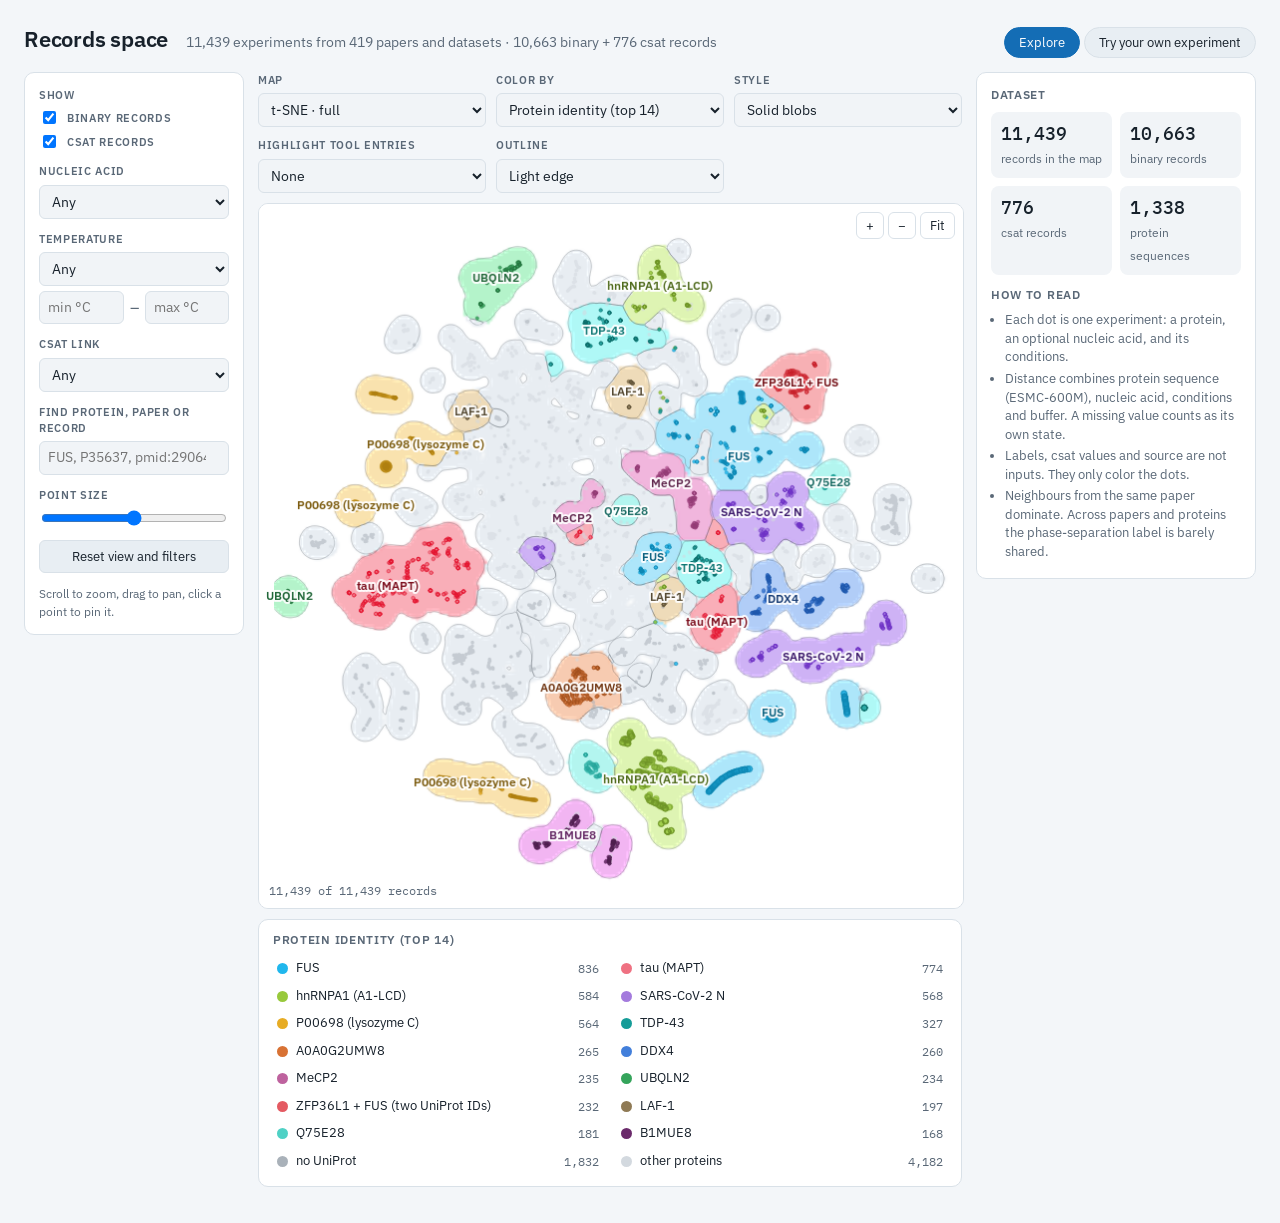
==== records_space/index.html @ c3fa4a7b "records_space: add the protein universe view Proteins that the tools mention but that have no record" ====
<!doctype html>
<html lang="en">
<head>
<meta charset="utf-8">
<meta name="viewport" content="width=device-width, initial-scale=1, viewport-fit=cover">
<title>Records Space Explorer</title>
<meta name="claude:viewport-fit-sides" content="cover">
<link rel="stylesheet" href="https://fonts.googleapis.com/css2?family=IBM+Plex+Mono:wght@400;500&family=IBM+Plex+Sans:wght@400;500;600&display=swap">
<style>
/* Layout: control rail | square map stage | record card. Rail and card stack under the map on narrow screens. */
:root{
  --bg:#F3F6F9; --panel:#FFFFFF; --ink:#17212B; --mute:#5A6877; --line:#D9E1E8; --accent:#146DB5; --accent-ink:#FFFFFF;
  --chip:#E8EEF3; --neutral:#D3D9DF; --neutral2:#A9B1B9; --missing:#2B2D42; --canvas:#FFFFFF; --mid:#F1F4F7;
  --font-ui:"IBM Plex Sans", system-ui, -apple-system, "Segoe UI", sans-serif;
  --font-data:"IBM Plex Mono", ui-monospace, SFMono-Regular, Menlo, monospace;
}
@media (prefers-color-scheme: dark){
  :root:not([data-theme="light"]){
    --bg:#0D1217; --panel:#151C24; --ink:#E6ECF2; --mute:#93A1B0; --line:#26313C; --accent:#4DB4F2; --accent-ink:#08131C;
    --chip:#1C2530; --neutral:#3A4652; --neutral2:#6B7A89; --missing:#E8ECF1; --canvas:#10161D; --mid:#222C37; color-scheme:dark;
  }
}
:root[data-theme="dark"]{
  --bg:#0D1217; --panel:#151C24; --ink:#E6ECF2; --mute:#93A1B0; --line:#26313C; --accent:#4DB4F2; --accent-ink:#08131C;
  --chip:#1C2530; --neutral:#3A4652; --neutral2:#6B7A89; --missing:#E8ECF1; --canvas:#10161D; --mid:#222C37; color-scheme:dark;
}
body{ background:var(--bg); color:var(--ink); font-family:var(--font-ui); line-height:1.45; }
.app{ max-width:1500px; margin-inline:auto; padding-block:16px 28px; padding-left:max(16px, env(safe-area-inset-left, 0px)); padding-right:max(16px, env(safe-area-inset-right, 0px)); }
.top{ display:flex; flex-wrap:wrap; align-items:baseline; gap:4px 18px; margin-bottom:14px; }
h1{ margin:0; font-size:1.35rem; font-weight:600; letter-spacing:-0.01em; }
.sub{ margin:0; color:var(--mute); font-size:0.86rem; min-width:0; }
.layout{ display:grid; gap:14px; grid-template-columns:minmax(0,1fr); grid-template-areas:"stage" "card" "rail"; align-items:start; }
.stage{ grid-area:stage; } .card{ grid-area:card; } .rail{ grid-area:rail; }
@media (min-width:760px){ .layout{ grid-template-columns:220px minmax(0,1fr); grid-template-areas:"rail stage" "card card"; } }
@media (min-width:960px){ .layout{ grid-template-columns:220px minmax(0,1fr) 280px; grid-template-areas:"rail stage card"; } .card{ position:sticky; top:12px; max-height:calc(100vh - 24px); overflow:auto; } }
.toolbar{ display:grid; grid-template-columns:repeat(auto-fit, minmax(200px, 1fr)); gap:10px; }
.rail, .card{ background:var(--panel); border:1px solid var(--line); border-radius:10px; padding:14px; min-width:0; }
.rail{ display:flex; flex-direction:column; gap:12px; }
.grp{ display:flex; flex-direction:column; gap:5px; min-width:0; }
.grp > label, .lab{ font-size:0.7rem; font-weight:600; letter-spacing:0.06em; text-transform:uppercase; color:var(--mute); }
select, input[type=search], input[type=number]{ font:inherit; font-size:0.85rem; color:var(--ink); background:var(--mid); border:1px solid var(--line); border-radius:6px; padding:6px 8px; min-width:0; width:100%; }
select:focus-visible, input:focus-visible, button:focus-visible{ outline:2px solid var(--accent); outline-offset:1px; }
.chk{ display:flex; gap:8px; align-items:center; font-size:0.85rem; }
.range{ display:flex; align-items:center; gap:6px; color:var(--mute); }
button{ font:inherit; font-size:0.82rem; color:var(--ink); background:var(--chip); border:1px solid var(--line); border-radius:6px; padding:6px 10px; cursor:pointer; }
button:hover{ border-color:var(--accent); }
button.primary{ background:var(--accent); color:var(--accent-ink); border-color:var(--accent); }
.hint{ margin:0; color:var(--mute); font-size:0.76rem; }
.stage{ min-width:0; display:flex; flex-direction:column; gap:10px; }
.canvas-wrap{ position:relative; width:min(100%, 82vh); aspect-ratio:1 / 1; margin-inline:auto; background:var(--canvas); border:1px solid var(--line); border-radius:10px; overflow:hidden; touch-action:none; }
canvas{ position:absolute; inset:0; width:100%; height:100%; display:block; cursor:crosshair; }
.zoom{ position:absolute; right:8px; top:8px; display:flex; gap:4px; }
.zoom button{ padding:3px 9px; background:var(--panel); }
.count{ position:absolute; left:10px; bottom:8px; font-family:var(--font-data); font-size:0.72rem; color:var(--mute); pointer-events:none; }
.legend{ background:var(--panel); border:1px solid var(--line); border-radius:10px; padding:12px 14px; min-width:0; }
.legend h2, .card h2{ margin:0 0 8px; font-size:0.72rem; font-weight:600; letter-spacing:0.06em; text-transform:uppercase; color:var(--mute); }
.lg-items{ display:grid; grid-template-columns:repeat(auto-fill, minmax(230px, 1fr)); gap:3px 14px; }
.lg{ display:flex; align-items:center; gap:8px; text-align:left; background:none; border:0; padding:3px 4px; border-radius:5px; font-size:0.8rem; min-width:0; }
.lg i{ width:11px; height:11px; border-radius:50%; flex:none; }
.lg span{ flex:1; min-width:0; overflow-wrap:anywhere; }
.lg b{ font-family:var(--font-data); font-weight:400; color:var(--mute); font-size:0.74rem; }
.lg.off{ opacity:0.35; }
.bar{ display:flex; flex-direction:column; gap:4px; max-width:420px; }
.bar canvas{ position:static; height:12px; width:100%; border-radius:3px; cursor:default; }
.bar .ticks{ display:flex; justify-content:space-between; font-family:var(--font-data); font-size:0.72rem; color:var(--mute); }
.chips{ display:flex; flex-wrap:wrap; gap:4px 14px; margin-top:8px; }
.card h3{ margin:0; font-size:1.02rem; font-weight:600; overflow-wrap:anywhere; }
.card .muted{ color:var(--mute); font-size:0.8rem; overflow-wrap:anywhere; }
.kv{ display:grid; grid-template-columns:auto 1fr; gap:4px 12px; margin:10px 0 0; font-size:0.82rem; }
.kv dt{ color:var(--mute); }
.kv dd{ margin:0; font-family:var(--font-data); font-size:0.78rem; overflow-wrap:anywhere; min-width:0; }
.acts{ display:flex; flex-wrap:wrap; gap:6px; margin-top:12px; }
.tag{ display:inline-block; font-size:0.72rem; padding:1px 7px; border-radius:99px; background:var(--chip); border:1px solid var(--line); margin-right:4px; }
.stats{ display:grid; grid-template-columns:1fr 1fr; gap:8px; margin:6px 0 12px; }
.stat{ background:var(--mid); border-radius:8px; padding:8px 10px; }
.stat b{ display:block; font-family:var(--font-data); font-size:1.15rem; font-weight:500; }
.stat span{ font-size:0.72rem; color:var(--mute); }
.card ul{ margin:8px 0 0; padding-left:1.1em; font-size:0.8rem; color:var(--mute); }
.card li{ margin:3px 0; }
/* ---- Try your own experiment ---- */
[hidden]{ display:none !important; }
.count{ max-width:calc(100% - 20px); }
.modes{ display:flex; gap:4px; margin-left:auto; }
.mode{ padding:5px 14px; border-radius:99px; }
.mode.on{ background:var(--accent); color:var(--accent-ink); border-color:var(--accent); }
.try{ grid-area:rail; background:var(--panel); border:1px solid var(--line); border-radius:10px; padding:14px; min-width:0; font-size:0.85rem; }
.layout.try-mode{ grid-template-areas:"rail" "stage" "card"; }
@media (min-width:760px){ .layout.try-mode{ grid-template-columns:minmax(300px,350px) minmax(0,1fr); grid-template-areas:"rail stage" "card card"; } }
@media (min-width:1240px){ .layout.try-mode{ grid-template-columns:minmax(320px,350px) minmax(0,1fr) 320px; grid-template-areas:"rail stage card"; } }
.try h4{ margin:0; font-size:0.7rem; font-weight:600; letter-spacing:0.06em; text-transform:uppercase; color:var(--mute); }
.tsec{ display:flex; flex-direction:column; gap:9px; min-width:0; }
.tsec + .tsec{ margin-top:14px; padding-top:14px; border-top:1px solid var(--line); }
.try textarea, .try input[type=text]{ font:inherit; font-size:0.84rem; color:var(--ink); background:var(--mid); border:1px solid var(--line); border-radius:6px; padding:6px 8px; width:100%; min-width:0; box-sizing:border-box; }
.try textarea{ resize:vertical; }
.try input:disabled{ opacity:0.45; }
.try .muted{ margin:0; color:var(--mute); font-size:0.78rem; overflow-wrap:anywhere; }
.try .chk{ align-items:flex-start; font-size:0.8rem; }
.try .chk input{ margin-top:2px; flex:none; }
.seqinfo{ display:flex; flex-direction:column; gap:3px; }
.fld{ display:flex; flex-direction:column; gap:3px; min-width:0; }
.fld > label{ font-size:0.72rem; font-weight:500; color:var(--mute); }
.fg2{ display:grid; grid-template-columns:repeat(2,minmax(0,1fr)); gap:9px 10px; }
.fg3{ display:grid; grid-template-columns:repeat(3,minmax(0,1fr)); gap:9px 10px; }
.inl{ display:flex; gap:6px; align-items:center; }
.inl input{ flex:1; min-width:0; }
.found{ display:flex; flex-wrap:wrap; gap:4px; }
.fchip{ font-size:0.72rem; padding:1px 7px; border-radius:99px; background:var(--chip); border:1px solid var(--line); overflow-wrap:anywhere; }
.readbox{ display:flex; flex-direction:column; gap:4px; }
.chips2{ display:flex; flex-wrap:wrap; gap:4px; align-items:center; margin-top:6px; }
.chip{ font-size:0.72rem; padding:3px 9px; border-radius:99px; }
.chip.on{ background:var(--accent); color:var(--accent-ink); border-color:var(--accent); }
details.more{ font-size:0.8rem; }
details.more > summary{ cursor:pointer; color:var(--mute); font-size:0.78rem; }
details.more > :not(summary){ margin-top:8px; }
details.more ul{ margin:8px 0 0; padding-left:1.1em; color:var(--mute); }
.tres{ display:flex; flex-direction:column; gap:10px; }
.tres h2{ margin:0; }
.verdict{ padding:8px 10px; border-radius:8px; border:1px solid var(--line); background:var(--mid); font-size:0.8rem; border-left-width:4px; }
.verdict.good{ border-left-color:#35A45B; } .verdict.moderate{ border-left-color:#E7AC24; } .verdict.poor{ border-left-color:#E45A62; }
.nlist{ display:flex; flex-direction:column; gap:4px; }
.nbr{ display:flex; flex-direction:column; align-items:stretch; gap:1px; text-align:left; padding:6px 8px; border-radius:8px; background:var(--mid); border:1px solid transparent; }
.nbr:hover{ border-color:var(--accent); }
.nbr .l1{ display:flex; align-items:center; gap:7px; min-width:0; }
.nbr .l1 b{ font-family:var(--font-data); font-weight:500; color:var(--mute); font-size:0.74rem; width:1.2em; flex:none; }
.nbr .nm{ flex:1; min-width:0; font-weight:500; font-size:0.82rem; overflow:hidden; text-overflow:ellipsis; white-space:nowrap; }
.nbr .l2{ font-family:var(--font-data); font-size:0.7rem; color:var(--mute); overflow-wrap:anywhere; padding-left:calc(1.2em + 7px); }
.pill{ font-size:0.66rem; font-weight:600; padding:1px 7px; border-radius:99px; color:#fff; flex:none; }
.pill.ps{ background:#6B2A6B; } .pill.nps{ background:#008DB8; } .pill.csat{ background:#E7AC24; color:#17212B; } .pill.oth{ background:#6B7A89; }
.sbar{ display:flex; height:10px; border-radius:99px; overflow:hidden; background:var(--chip); }
.sbar i{ display:block; min-width:4px; } .sbar .ps{ background:#6B2A6B; } .sbar .nps{ background:#008DB8; } .sbar .oth{ background:#A9B1B9; }
.warn{ margin:0; background:var(--mid); border-left:4px solid #E7AC24; padding:6px 8px; border-radius:6px; font-size:0.78rem; }
.hlnote{ display:flex; flex-wrap:wrap; align-items:center; gap:4px 10px; background:var(--panel); border:1px solid var(--line); border-radius:10px; padding:8px 12px; font-size:0.8rem; }
.hlnote.light{ border-style:dashed; }
.hlnote i{ width:12px; height:12px; border-radius:50%; flex:none; }
.hlnote p{ flex-basis:100%; margin:0; color:var(--mute); font-size:0.76rem; }
.badge{ font-size:0.68rem; padding:1px 8px; border-radius:99px; border:1px dashed var(--neutral2); color:var(--mute); }
.tsec .sidenote{ float:right; font-size:0.68rem; font-weight:400; letter-spacing:0; text-transform:none; color:var(--mute); font-style:italic; }
.tsec.hl{ border-left:4px solid var(--hl); padding-left:10px; }
.tsec.hl.light{ border-left-color:color-mix(in srgb, var(--hl) 35%, transparent); background:color-mix(in srgb, var(--hl) 6%, transparent); }
.tsec.nocond{ border-left:4px dashed var(--line); padding-left:10px; }
.tsec.nocond .fld, .tsec.nocond .readbox, .tsec.nocond textarea{ opacity:0.6; }
.tsec.nocond:focus-within .fld, .tsec.nocond:focus-within textarea{ opacity:1; }
.entryrow{ display:flex; flex-direction:column; gap:6px; }
.entryinfo{ font-size:0.78rem; color:var(--mute); padding:6px 8px; border-left:4px solid var(--hl, var(--line)); background:var(--mid); border-radius:6px; }
.glyphkey{ display:flex; flex-wrap:wrap; gap:4px 18px; padding:2px 6px; font-size:0.76rem; color:var(--mute); }
.glyphkey span{ display:inline-flex; align-items:center; gap:6px; }
.glyphkey i{ width:11px; height:11px; border-radius:50%; box-sizing:border-box; flex:none; }
.g-fill{ background:var(--accent); border:1px solid var(--canvas); } .g-ring{ border:1.5px solid var(--neutral2); }
.hlnote button{ font-size:0.74rem; padding:2px 9px; }
</style>
</head>
<body>


<div class="app">
  <header class="top">
    <h1>Records space</h1>
    <p class="sub" id="sub"></p>
    <div class="modes" role="group" aria-label="Mode">
      <button id="modeExplore" class="mode on" type="button" aria-pressed="true">Explore</button>
      <button id="modeTry" class="mode" type="button" aria-pressed="false">Try your own experiment</button>
    </div>
  </header>
  <div class="layout" id="layout">
    <aside class="rail" id="rail" aria-label="Controls">
      <div class="grp"><span class="lab">Show</span>
        <label class="chk"><input type="checkbox" id="showBin" checked> Binary records</label>
        <label class="chk"><input type="checkbox" id="showCsat" checked> csat records</label>
      </div>
      <div class="grp"><label for="fNA">Nucleic acid</label>
        <select id="fNA"><option value="any">Any</option><option value="none">None</option><option value="RNA">RNA</option><option value="DNA">DNA</option></select></div>
      <div class="grp"><label for="fTS">Temperature</label>
        <select id="fTS"><option value="any">Any</option><option value="measured">Measured</option><option value="room temp. only">Room temperature only</option><option value="missing">Missing</option></select>
        <div class="range"><input id="tMin" type="number" step="1" placeholder="min °C" aria-label="Minimum temperature"><span>–</span><input id="tMax" type="number" step="1" placeholder="max °C" aria-label="Maximum temperature"></div></div>
      <div class="grp"><label for="fCsat">csat link</label>
        <select id="fCsat"><option value="any">Any</option><option value="csat record">csat record</option><option value="binary, identical sequence to a csat protein">Binary, identical sequence</option><option value="binary, same UniProt as a csat protein">Binary, same UniProt</option><option value="no csat">No csat</option></select></div>
      <div class="grp"><label for="fText">Find protein, paper or record</label><input id="fText" type="search" placeholder="FUS, P35637, pmid:29064502"></div>
      <div class="grp"><label for="psize">Point size</label><input id="psize" type="range" min="1" max="6" step="0.5" value="3.5"></div>
      <button id="reset" type="button">Reset view and filters</button>
      <p class="hint">Scroll to zoom, drag to pan, click a point to pin it.</p>
    </aside>
    <aside class="try" id="tryPane" hidden aria-label="Try your own experiment"></aside>
    <main class="stage">
      <div class="toolbar">
        <div class="grp"><label for="lens">Map</label><select id="lens"></select></div>
        <div class="grp"><label for="colorby">Color by</label><select id="colorby"></select></div>
        <div class="grp"><label for="mapstyle">Style</label><select id="mapstyle"><option value="solid">Solid blobs</option><option value="glow">Soft glow</option><option value="dots">Dots only</option></select></div>
        <div class="grp"><label for="hl">Highlight tool entries</label><select id="hl"></select></div>
        <div class="grp"><label for="outline">Outline</label><select id="outline"><option value="none">None</option><option value="light" selected>Light edge</option><option value="colored">Colored edge</option><option value="dashed">Dashed edge</option><option value="rings">Contour rings</option><option value="silhouette">Whole-map outline</option><option value="halo">Soft halo</option></select></div>
      </div>
      <div class="canvas-wrap" id="wrap">
        <canvas id="cv" aria-label="Scatter plot of records"></canvas>
        <div class="zoom"><button id="zin" type="button" aria-label="Zoom in">+</button><button id="zout" type="button" aria-label="Zoom out">−</button><button id="zfit" type="button">Fit</button></div>
        <div class="count" id="count"></div>
      </div>
      <div class="hlnote" id="hlnote" hidden></div>
      <div class="glyphkey" id="glyphkey" hidden><span><i class="g-fill"></i> protein with conditions (a record)</span><span><i class="g-ring"></i> protein without conditions (tool entry only)</span></div>
      <section class="legend" id="legend" aria-label="Legend"></section>
    </main>
    <section class="card" id="card" aria-live="polite"></section>
  </div>
</div>

<script>/* 实验条件解析器（浏览器 / node 通用，不联网）。
 *
 * 第一层：把数据集构造时用的 Python 解析引擎（condition_phase/scripts/world_model/prepare_llpsdb_p0.py）逐函数移植过来，
 *         数值约定、单位表、PEG 分档、状态码都与数据集一致（norm / parse_amount / concentration_um / parse_salts / parse_ph /
 *         parse_temperature / parse_crowders / parse_nucleic / parse_solutes）。
 * 第二层：自由文本 → 各"栏"的路由（数据集的输入是表格的分栏，用户给的是一段话）：找出温度、pH、盐、拥挤剂、蛋白浓度、核酸、缓冲液与添加剂，
 *         把每一项还原成"数值 + 单位"的小片段，再交给第一层的函数。
 * 输出的状态沿用数据集：obs 有数值 / zero 明确为无 / rt 只写室温（记 22 °C）/ miss 缺失。
 */
(function (root, factory) {
  if (typeof module === "object" && module.exports) module.exports = factory();
  else root.CondParser = factory();
})(typeof self !== "undefined" ? self : this, function () {
  "use strict";

  // ------------------------------------------------------------------ 常量（与 Python 一致）
  const FIELDS = ["Conc", "pH", "temp", "MgCl2", "NaCl", "KCl", "PEG300-1k", "PEG3k-6k", "PEG8k-20k", "Ficoll", "Dextran -40", "Dextran 70-", "Glycerol"];
  const SHORT = ["conc", "pH", "temp", "MgCl2", "NaCl", "KCl", "PEG1k", "PEG6k", "PEG20k", "Ficoll", "Dex40", "Dex70", "Glycerol"];
  const AA = "ACDEFGHIKLMNPQRSTVWY";
  const RESIDUE_MASS = { A: 71.0788, R: 156.1875, N: 114.1038, D: 115.0886, C: 103.1388, E: 129.1155, Q: 128.1307, G: 57.0519, H: 137.1411, I: 113.1594, L: 113.1594, K: 128.1741,
    M: 131.1926, F: 147.1766, P: 97.1167, S: 87.0782, T: 101.1051, W: 186.2132, Y: 163.1760, V: 99.1326 };
  const MOLAR_TO_UM = { m: 1e6, mm: 1e3, um: 1.0, nm: 1e-3, pm: 1e-6 };
  const MOLAR_TO_MM = {}; for (const k in MOLAR_TO_UM) MOLAR_TO_MM[k] = MOLAR_TO_UM[k] / 1e3;
  const MASS_TO_MG_ML = { "g/l": 1.0, "mg/ml": 1.0, "ug/ul": 1.0, "ug/ml": 1e-3, "ng/ul": 1e-3, "mg/l": 1e-3, "ng/ml": 1e-6 };
  const SALT_ALIASES = { nacl: "NaCl", kcl: "KCl", mgcl2: "MgCl2", licl: "LiCl", nh4cl: "NH4Cl", kglu: "KGlu", kglutamate: "KGlu", "k-glutamate": "KGlu", potassiumglutamate: "KGlu",
    naglu: "NaGlu", sodiumglutamate: "NaGlu", koac: "KOAc", potassiumacetate: "KOAc", naoac: "NaOAc", sodiumacetate: "NaOAc", mgoac: "MgOAc", "mg(oac)2": "MgOAc",
    kscn: "KSCN", nascn: "NaSCN", nabr: "NaBr", kbr: "KBr", nai: "NaI", cacl2: "CaCl2", zncl2: "ZnCl2", mncl2: "MnCl2", nicl2: "NiCl2",
    "(nh4)2so4": "(NH4)2SO4", na2so4: "Na2SO4", k2so4: "K2SO4", mgso4: "MgSO4" };
  const NUM = "(?:\\d+(?:\\.\\d+)?|\\.\\d+)";
  const CONC_UNIT = "(mg/ml|ug/ul|ug/ml|ng/ul|ng/ml|mg/l|g/l|pm|nm|um|mm|m|%)";
  const REPL = [["µ", "u"], ["μ", "u"], ["℃", "C"], ["°C", "C"], ["˚C", "C"], ["° C", "C"], ["＞", ">"], ["＜", "<"], ["–", "-"], ["—", "-"], ["－", "-"],
    ["\u00a0", " "], ["\u2009", " "], ["\u202f", " "], ["≤", "<="], ["≥", ">="], ["％", "%"], ["；", ";"], ["，", ","]];
  const NAME_CLASSES = [["polyU", /poly\s*-?\(?\s*r?u\)?(?![a-z])|polyu/i], ["polyA", /poly\s*-?\(?\s*r?a\)?(?![a-z])|polya/i], ["polyC", /polyc|poly\s*-?\(?\s*r?c\)?(?![a-z])/i], ["polyG", /polyg|poly\s*-?\(?\s*r?g\)?(?![a-z])/i], ["tRNA", /trna/i], ["rRNA", /rrna/i],
    ["total_RNA", /total rna/i], ["mRNA", /mrna/i], ["G4", /quadruplex|g4|telomer/i], ["ssDNA", /ssdna|single.?strand/i], ["dsDNA", /dsdna|double.?strand|bp\b/i],
    ["plasmid_or_long_DNA", /plasmid|lambda|601/i], ["methylated", /methyl|5me/i]];
  // 缓冲液 / 添加剂词表（与 rs01_build_inputs.py 同一套）
  const BUF = [["Tris", /\btris\b|tris-|trizma|tris\(|\btris(?=[\s,(])/i], ["HEPES", /hepes/i], ["phosphate", /phosphate|\bpbs\b|\bdpbs\b|\bnapi\b|na2hpo4|nah2po4|kh2po4|k2hpo4|\bpi\b/i],
    ["goodsMES", /\bmes\b|\bmops\b|pipes|\bmes-/i], ["citrate", /citrate/i], ["acetate", /acetate|\bnaac\b|\boac\b/i], ["imidazole", /imidazole/i],
    ["other_buf", /glycine|borate|\bcaps\b|\bches\b|bicine|bis-?tris|cacodylate|ammonium bicarbonate/i]];
  const ADD = [["reducing", /\bdtt\b|tcep|\bbme\b|mercaptoethanol|2-me\b|beta-?me\b/i], ["chelator", /edta|egta/i], ["glycerol", /glycerol/i],
    ["nucleotide", /\batp\b|\badp\b|\bgtp\b|\bamp\b|camp|nadh|\bfad\b|accoa|acetyl-?coa/i], ["denaturant", /urea|guanidin|gdm|gdn|tmao|trimethylamine|betaine|sorbitol|trehalose|sucrose/i],
    ["hexanediol", /hexane?diol|hexanodiol/i], ["detergent", /triton|np-?40|tween|\bsds\b|chaps|brij|igepal/i], ["protein_add", /\bbsa\b|albumin|lysozyme|\btev\b/i],
    ["polyanion", /heparin|\bpar\b|poly\(|polyp\b|polyu\b|polya\b|dextran sulfate/i], ["metal", /zncl|znso|cacl|mncl|mgso|cucl|fecl|zinc|calcium/i],
    ["dye_probe", /thioflavin|hoechst|dapi|fluorescein|alexa|\bcy3\b|\bcy5\b|nile red/i]];

  // ------------------------------------------------------------------ 第一层：Python 引擎的移植
  function norm(text) {
    let s = text == null ? "" : String(text);
    for (const [a, b] of REPL) s = s.split(a).join(b);
    return s.replace(/\s+/g, " ").trim();
  }
  function isBlank(text) {
    return ["", "-", "nan", "none", "na", "n/a", "unknow", "unknown", "-;-"].includes(norm(text).toLowerCase());
  }
  function emptyValue(raw, unit) {
    return { raw: raw == null ? null : String(raw), unit, value: null, lower: null, upper: null, values: null, status: "missing" };
  }
  function parseAmount(text, unitPattern) {
    const s = norm(text).toLowerCase();
    const u = unitPattern || CONC_UNIT;
    let m = new RegExp("^(<=|>=|<|>)\\s*(" + NUM + ")\\s*" + u + "(?![a-z])(.*)$").exec(s);
    if (m) {
      const v = parseFloat(m[2]);
      const [lo, hi] = m[1].startsWith(">") ? [v, null] : [null, v];
      return { kind: "open_bound", lower: lo, upper: hi, unit: m[3], rest: m[4] };
    }
    m = new RegExp("^(" + NUM + ")\\s*" + u + "?\\s*(?:-|to)\\s*(" + NUM + ")\\s*" + u + "(?![a-z])(.*)$").exec(s);
    if (m && (m[2] === undefined || m[2] === m[4])) {
      const lo = parseFloat(m[1]), hi = parseFloat(m[3]);
      if (lo <= hi) return { kind: "interval", lower: lo, upper: hi, unit: m[4], rest: m[5] };
      return null;
    }
    m = new RegExp("^((?:" + NUM + "\\s*(?:,|or|and|/)\\s*)+" + NUM + ")\\s*" + u + "(?![a-z])(.*)$").exec(s);
    if (m) {
      const vals = Array.from(new Set((m[1].match(new RegExp(NUM, "g")) || []).map(parseFloat))).sort((a, b) => a - b);
      return { kind: "discrete_set", values: vals, unit: m[2], rest: m[3] };
    }
    m = new RegExp("^(" + NUM + ")\\s*(?:±\\s*" + NUM + "\\s*)?" + u + "(?![a-z])(.*)$").exec(s);
    if (m) return { kind: "numeric", value: parseFloat(m[1]), unit: m[2], rest: m[3] };
    return null;
  }
  const STATUS_OF = { numeric: "source_numeric", interval: "interval", discrete_set: "discrete_set", open_bound: "ambiguous_open_bound" };
  function amountToField(amount, factor, raw, unit) {
    const sc = (x) => (x == null ? null : x * factor);
    return { raw, unit, value: sc(amount.value), lower: sc(amount.lower), upper: sc(amount.upper), values: amount.values == null ? null : amount.values.map((v) => v * factor), status: STATUS_OF[amount.kind] };
  }
  function molWeight(seq) {
    if (!seq) return null;
    let m = 18.015;
    for (const c of seq) { if (!(c in RESIDUE_MASS)) return null; m += RESIDUE_MASS[c]; }
    return m;
  }
  function concentrationUM(amount, raw, mw) {
    const unit = amount.unit;
    if (unit in MOLAR_TO_UM) return amountToField(amount, MOLAR_TO_UM[unit], raw, "uM");
    const mass = unit in MASS_TO_MG_ML ? MASS_TO_MG_ML[unit] : (unit === "%" ? 10.0 : null);
    if (mass != null && mw) {
      const out = amountToField(amount, (mass / mw) * 1e6, raw, "uM");
      out.status += "+mass_converted_by_sequence_mw";
      return out;
    }
    const out = amountToField(amount, mass || 1.0, raw, mass ? "mg/ml" : unit);
    out.status += "+mass_unit_unconverted";
    return out;
  }
  function splitPieces(text) {
    return norm(text).replace(/\],/g, "]\u0001").split(/[;|\u0001]/).map((p) => p.trim()).filter((p) => p && !isBlank(p));
  }
  function parseSolutes(text, mws, nucleicCount) {
    const proteinConc = [], other = [], issues = [];
    for (const piece of splitPieces(text)) {
      const amount = parseAmount(piece);
      const bracket = /\[([^\]]+)\]/.exec(piece);
      if (bracket && amount == null) { issues.push({ field: "solute", piece, reason: "protein_amount_unparsed" }); proteinConc.push(null); continue; }
      if (amount == null) { issues.push({ field: "solute", piece, reason: "unparsed" }); continue; }
      if (bracket) proteinConc.push([piece, amount, bracket[1]]);
      else other.push([piece, amount, amount.rest.replace(/^[ ,]+|[ ,]+$/g, "")]);
    }
    if (!proteinConc.length && mws.length && other.length) {
      for (const [p, a] of other.slice(0, mws.length)) proteinConc.push([p, a, null]);
      other.splice(0, mws.length);
      issues.push({ field: "solute", reason: "protein_conc_unbracketed_assigned_by_order" });
    }
    const concs = mws.map((mw, i) => {
      const item = proteinConc[i];
      if (!item) { const v = emptyValue(isBlank(text) ? null : String(text), "uM"); v.status = isBlank(text) ? "missing" : "unparsed"; return v; }
      return concentrationUM(item[1], item[0], mw);
    });
    const nucleic = [], extra = [];
    other.forEach(([piece, amount, name], j) => {
      const f = Object.assign(concentrationUM(amount, piece, null), { name });
      (j < nucleicCount ? nucleic : extra).push(f);
    });
    return { concs, nucleic, extra, issues };
  }
  function canonicalSalt(name) {
    let key = name.toLowerCase().replace(/\s+/g, "");
    if (!key.startsWith("(")) key = key.replace(/\(.*?\)$/, "");
    key = key.replace(/₂/g, "2").replace(/₄/g, "4");
    return SALT_ALIASES[key] || null;
  }
  function parseSalts(text) {
    const fields = { NaCl: null, KCl: null, MgCl2: null }, others = [], issues = [];
    for (let piece of norm(text).split(/[;,|]/)) {
      piece = piece.replace(/\(.*?\)/g, "").trim();
      if (!piece || isBlank(piece)) continue;
      let amount;
      const m = new RegExp("^(" + NUM + ")\\s*(m|mm|um|nm)\\s*(?:or)\\s*(" + NUM + ")\\s*(m|mm|um|nm)\\s+(.*)$").exec(norm(piece).toLowerCase());
      if (m && m[2] === m[4]) amount = { kind: "discrete_set", values: Array.from(new Set([parseFloat(m[1]), parseFloat(m[3])])).sort((a, b) => a - b), unit: m[2], rest: m[5] };
      else amount = parseAmount(piece, "(m|mm|um|nm)");
      if (amount == null) { issues.push({ field: "salt", piece, reason: "unparsed" }); continue; }
      const name = amount.rest.trim();
      const salt = canonicalSalt(name);
      const value = amountToField(amount, MOLAR_TO_MM[amount.unit], piece, "mM");
      if (salt in fields) {
        if (fields[salt] != null) issues.push({ field: salt, piece, reason: "salt_listed_twice" });
        fields[salt] = value;
      } else others.push(Object.assign(value, { name: salt || name, recognized: salt != null }));
    }
    return { fields, others, issues };
  }
  function parsePh(bufferText) {
    const raw = isBlank(bufferText) ? null : String(bufferText);
    const out = emptyValue(raw, "pH");
    if (raw == null) return out;
    const s = norm(raw);
    const hits = []; const rx = new RegExp("p\\s*h\\s*[:=]?\\s*(" + NUM + ")(?:\\s*-\\s*(" + NUM + "))?", "gi");
    let mm; while ((mm = rx.exec(s))) hits.push([parseFloat(mm[1]), mm[2] ? parseFloat(mm[2]) : null]);
    const vals = hits.filter(([a, b]) => a > 0 && a <= 14 && (b == null || (b > 0 && b <= 14)));
    if (!vals.length) {
      const m = new RegExp("(tris(?:-hcl)?|hepes(?:-koh|-naoh)?|pipes(?:/koh)?|mops|mes|bis-tris|citrate|phosphate|acetate)\\s*,?\\s*(" + NUM + ")(?![\\d.])(?!\\s*(?:mm|m\\b|%|um|nm))", "i").exec(s);
      if (m && parseFloat(m[2]) >= 3 && parseFloat(m[2]) <= 11) { out.value = parseFloat(m[2]); out.status = "inferred_from_buffer_number"; }
      else if (/\bpbs\b/i.test(s)) out.status = "missing_pbs_unspecified";
      return out;
    }
    if (vals.length === 1 && vals[0][1] == null) { out.value = vals[0][0]; out.status = "source_numeric"; }
    else if (vals.length === 1) { out.lower = Math.min(vals[0][0], vals[0][1]); out.upper = Math.max(vals[0][0], vals[0][1]); out.status = "interval"; }
    else {
      const flat = Array.from(new Set(vals.flatMap((p) => p.filter((x) => x != null)))).sort((a, b) => a - b);
      out.lower = flat[0]; out.upper = flat[flat.length - 1]; out.values = flat;
      out.status = vals.every(([, b]) => b == null) ? "discrete_set" : "interval";
    }
    return out;
  }
  function parseTemperature(text) {
    const raw = isBlank(text) ? null : String(text);
    const out = emptyValue(raw, "degC");
    if (raw == null) return out;
    const s = norm(raw);
    const sCore = s.replace(/\(.*?\)/g, "").trim();
    if (/^(?:rt|r\.t\.|room temperature|room temp)$/i.test(sCore)) { out.status = "room_temperature_unspecified"; return out; }
    const kelvin = /\d\s*K\b/.test(sCore);
    const shift = kelvin ? -273.15 : 0.0;
    const core = sCore.replace(/\s*[CK]\b/g, "");
    let m;
    if ((m = new RegExp("^(<=|>=|<|>)\\s*(" + NUM + ")$").exec(core))) {
      const v = parseFloat(m[2]) + shift;
      out.lower = m[1].startsWith(">") ? v : null; out.upper = m[1].startsWith("<") ? v : null; out.status = "ambiguous_open_bound";
    } else if ((m = new RegExp("^(-?" + NUM + ")\\s*-{1,2}\\s*(-?" + NUM + ")$").exec(core)) && parseFloat(m[1]) <= parseFloat(m[2])) {
      out.lower = parseFloat(m[1]) + shift; out.upper = parseFloat(m[2]) + shift; out.status = "interval";
    } else if ((m = new RegExp("^(" + NUM + ")\\s*(?:±\\s*" + NUM + ")?$").exec(core))) {
      out.value = parseFloat(m[1]) + shift; out.status = "source_numeric";
    } else if (new RegExp("^(" + NUM + ")(?:\\s*(?:,|and|/)\\s*" + NUM + ")+$").test(core)) {
      const vals = Array.from(new Set((core.match(new RegExp(NUM, "g")) || []).map((x) => parseFloat(x) + shift))).sort((a, b) => a - b);
      if (vals.length === 1) { out.value = vals[0]; out.status = "source_numeric"; }
      else { out.values = vals; out.lower = vals[0]; out.upper = vals[vals.length - 1]; out.status = "discrete_set"; }
    } else out.status = "unparsed";
    return out;
  }
  function pegBin(mw) {
    if (mw == null) return null;
    if (mw <= 1000) return "PEG300-1k";
    if (mw <= 6000) return "PEG3k-6k";
    if (mw <= 20000) return "PEG8k-20k";
    return null;
  }
  function parseCrowders(textsWithSource) {
    const fields = {}; for (const k of FIELDS.slice(6)) fields[k] = null;
    const others = [], issues = [];
    for (const [text, source] of textsWithSource) {
      for (let piece of norm(text).split(/[;|]|,(?![^()]*\))/)) {
        piece = piece.trim();
        if (!piece || isBlank(piece)) continue;
        const low = piece.toLowerCase();
        let agent = null, m;
        if (/peg|polyethylene glycol/.test(low)) {
          m = new RegExp("(?:peg|polyethylene glycol)\\s*-?\\s*(" + NUM + ")\\s*(k|kda)?").exec(low);
          let mw = null;
          if (m) mw = parseFloat(m[1]) * (m[2] || parseFloat(m[1]) < 100 ? 1000 : 1);
          agent = pegBin(mw) || (mw == null ? "PEG_mw_unspecified" : "PEG_" + Math.trunc(mw));
        } else if (low.includes("ficoll")) agent = "Ficoll";
        else if (low.includes("dextran")) {
          m = new RegExp("dextran\\s*(?:t-?\\s*)?(" + NUM + ")\\s*(k|kda)?").exec(low);
          const mw = !m ? null : parseFloat(m[1]) * (m[2] || parseFloat(m[1]) < 1000 ? 1000 : 1);
          agent = mw == null ? null : (mw <= 40000 ? "Dextran -40" : mw >= 70000 ? "Dextran 70-" : null);
          agent = agent || "Dextran_mw_unspecified";
        } else if (low.includes("glycerol")) agent = "Glycerol";
        if (agent == null) { if (source === "Crowding agent") others.push({ raw: piece, source_column: source, name: "other_crowder" }); continue; }
        let amount = parseAmount(low.replace(/\((?:w\/v|v\/v|w\/w)\)/g, ""), "(%|mg/ml|g/l|mm|um)");
        if (amount == null && (m = new RegExp("(" + NUM + ")\\s*(%|mg/ml|g/l)").exec(low))) amount = { kind: "numeric", value: parseFloat(m[1]), unit: m[2], rest: "" };
        let value;
        if (amount == null) { value = emptyValue(piece, "percent_basis_unspecified"); value.status = "present_amount_unparsed"; }
        else if (["%", "mg/ml", "g/l"].includes(amount.unit)) {
          value = amountToField(amount, amount.unit === "%" ? 1.0 : 0.1, piece, "percent_basis_unspecified");
          if (amount.unit !== "%") value.status += "+mass_per_volume_to_percent";
        } else { value = amountToField(amount, 1.0, piece, amount.unit); value.status += "+unit_not_percent"; }
        if (agent in fields) {
          if (fields[agent] != null) { issues.push({ field: agent, piece, reason: "listed_twice_kept_first" }); continue; }
          fields[agent] = value;
        } else others.push(Object.assign(value, { name: agent }));
      }
    }
    return { fields, others, issues };
  }
  function parseNucleicPiece(piece) {
    if (!piece) return null;
    const p = norm(piece);
    let m = /([ACGTU]{8,})/.exec(p.replace(/ /g, ""));
    const seq = m ? m[1] : null;
    m = new RegExp("(" + NUM + ")\\s*-?\\s*(nt|bp|mer)\\b", "i").exec(p);
    const length = m ? parseFloat(m[1]) : null;
    m = /poly\s*-?\(?r?\s*([ACGUT])\)?(?![a-z])/i.exec(p);
    const homopolymer = m ? m[1].toUpperCase() : null;
    return { raw: p, sequence: seq, length, homopolymer, identity_key: seq || (homopolymer ? "poly" + homopolymer : p.toLowerCase()) };
  }

  // 数据集里把一个字段变成模型用的数值（与 s10_build_main_table.val 同口径）
  function fieldValue(name, f) {
    if (!f) return NaN;
    if ((f.status || "").startsWith("room_temperature")) return 22.0;
    if (!["uM", "mM", "pH", "degC", "percent_basis_unspecified", "mg/ml"].includes(f.unit) || f.unit === "mg/ml") return NaN;
    let x;
    if (f.value != null) x = f.value;
    else if (f.values && f.values.length) { const v = f.values.slice().sort((a, b) => a - b), n = v.length; x = n % 2 ? v[(n - 1) / 2] : (v[n / 2 - 1] + v[n / 2]) / 2; }
    else if (f.lower != null && f.upper != null) x = (f.lower + f.upper) / 2;
    else x = f.lower != null ? f.lower : (f.upper != null ? f.upper : NaN);
    if (name === "Conc" && !Number.isNaN(x)) return Math.log10(Math.max(x, 1e-4));
    return x;
  }
  function stateOf(status, v) {
    if (v == null || Number.isNaN(v)) return "miss";
    if ((status || "").startsWith("absent_from_reported")) return "zero";
    if (status === "room_temperature_unspecified") return "rt";
    return "obs";
  }

  // ------------------------------------------------------------------ 第二层：自由文本路由
  const SALT_NAMES = "nacl|kcl|mgcl2|licl|nh4cl|k-?glutamate|kglu|sodium glutamate|naglu|koac|potassium acetate|naoac|sodium acetate|mg\\(oac\\)2|mgoac|kscn|nascn|nabr|kbr|nai|cacl2|zncl2|mncl2|nicl2|\\(nh4\\)2so4|na2so4|k2so4|mgso4|potassium glutamate";
  const SYNONYMS = [[/sodium chloride/gi, "NaCl"], [/potassium chloride/gi, "KCl"], [/magnesium chloride/gi, "MgCl2"], [/calcium chloride/gi, "CaCl2"], [/ammonium sulfate|ammonium sulphate/gi, "(NH4)2SO4"],
    [/MgCl₂/g, "MgCl2"], [/CaCl₂/g, "CaCl2"], [/degrees? ?c(?:elsius)?\b/gi, " C"], [/deg ?c\b/gi, " C"], [/\bmicromolar\b/gi, "uM"], [/\bmillimolar\b/gi, "mM"], [/\bnanomolar\b/gi, "nM"]];
  const AMT = "(?:(?:<=|>=|<|>)\\s*)?" + NUM + "(?:\\s*(?:-|to)\\s*" + NUM + ")?";
  const RE_TEMP = new RegExp("(^|[^\\w.\\-])((?:(?:<=|>=|<|>)\\s*)?-?" + NUM + "(?:\\s*[CK]?\\s*(?:-|to)\\s*-?" + NUM + ")?)\\s*([CK])(?![A-Za-z])", "g");
  const RE_RT = /\b(?:rt|r\.t\.|room temp(?:erature)?|ambient(?: temp(?:erature)?)?)\b/i;
  const RE_CROWD_KW = "(?:peg|polyethylene glycol)\\s*-?\\s*" + NUM + "?\\s*(?:k|kda)?|ficoll\\s*-?\\s*\\d*|dextran\\s*(?:t-?\\s*)?\\d*\\s*(?:k|kda)?|glycerol";
  const UNIT_SEP = "(?:\\s*(?:mm|um|nm|m)(?=\\s*(?:-|to|or)\\s*[\\d.]))?";     // 区间里第一个数后面的单位，只在后面紧跟分隔符时才吃掉
  const SAMT = "(?:(?:<=|>=|<|>)\\s*)?" + NUM + UNIT_SEP + "(?:\\s*(?:-|to|or)\\s*" + NUM + UNIT_SEP + ")*";
  const AMT_C = "(?:(?:<=|>=|<|>)\\s*)?" + NUM + "(?:\\s*(?:%|mg/ml|g/l)?\\s*(?:-|to)\\s*" + NUM + ")?\\s*(?:%|mg/ml|g/l)(?:\\s*[\\(\\[]?(?:w/v|v/v|w/w|wt|vol)[\\)\\]]?)?";
  const NA_KW = "poly\\s*-?\\(?[ACGUTacgut]\\)?(?![a-z])|trna|rrna|mrna|total rna|ssdna|dsdna|g-?quadruplex|\\bg4\\b|plasmid|oligo(?:nucleotide)?|aptamer|\\brna\\b|\\bdna\\b";

  function preprocess(text) {
    let s = norm(text);
    for (const [rx, to] of SYNONYMS) s = s.replace(rx, to);
    return norm(s);
  }
  function numOrNull(x) { return x == null || Number.isNaN(x) ? null : x; }

  function parseExperiment(rawText, opts) {
    opts = Object.assign({ unmentionedSalts: "unknown", unmentionedCrowders: "zero", expandPBS: true, mw: null, proteinName: "" }, opts || {});
    let text = preprocess(rawText);
    const pname = (opts.proteinName || "").trim();
    if (pname.length >= 2) text = norm(text.split(new RegExp(pname.replace(/[.*+?^${}()|[\]\\]/g, "\\$&"), "ig")).join("PROTEIN"));
    const found = [];      // [{kind, text}]
    const claimed = [];    // [start, end] 已被某一项占用的片段
    const claim = (s, e, kind, shown) => { claimed.push([s, e]); found.push({ kind, text: shown != null ? shown : text.slice(s, e).trim() }); };
    const isClaimed = (s, e) => claimed.some(([a, b]) => s < b && e > a);
    const res = { text, fields: {}, buffer: {}, additive: {}, na: null, found, notes: [], unmatched: [] };

    // ---- 温度
    let tField = emptyValue(null, "degC"), m, rx;
    RE_TEMP.lastIndex = 0;
    while ((m = RE_TEMP.exec(text))) {
      const s = m.index + m[1].length, e = m.index + m[0].length;
      if (m[3] === "K") { const kv = (m[2].match(new RegExp(NUM, "g")) || []).map(parseFloat); if (!kv.length || kv.some((x) => x < 150 || x > 400)) continue; }
      tField = parseTemperature(m[2] + " " + m[3]); claim(s, e, "temperature", text.slice(s, e)); break;
    }
    if (tField.status === "missing") { const r = RE_RT.exec(text); if (r) { tField = parseTemperature("RT"); claim(r.index, r.index + r[0].length, "temperature", r[0]); } }

    // ---- pH 与缓冲液文本
    const mPh = new RegExp("p\\s*h\\s*[:=]?\\s*(" + NUM + ")(?:\\s*-\\s*(" + NUM + "))?", "i").exec(text);
    let phField = parsePh(text);
    if (mPh) claim(mPh.index, mPh.index + mPh[0].length, "pH", mPh[0]);
    else if (phField.status === "inferred_from_buffer_number") found.push({ kind: "pH", text: "inferred from buffer number" });

    // ---- 盐：找盐名，向左 / 向右取相邻的"数值 + 摩尔单位"
    const saltPieces = [];
    rx = new RegExp("(^|[^A-Za-z0-9])(" + SALT_NAMES + ")(?![A-Za-z0-9])", "gi");
    while ((m = rx.exec(text))) {
      const s = m.index + m[1].length, e = m.index + m[0].length, saltName = m[2];
      const left = new RegExp("(" + SAMT + ")\\s*(mm|um|nm|m)\\s*$", "i").exec(text.slice(0, s));
      let piece = null, a0 = s, a1 = e;
      if (left) { piece = left[1] + " " + left[2] + " " + saltName; a0 = s - left[0].length; }
      else {
        const right = new RegExp("^\\s*(?:[:=]|at)?\\s*(" + SAMT + ")\\s*(mm|um|nm|m)(?![a-z])", "i").exec(text.slice(e));
        if (right) { piece = right[1] + " " + right[2] + " " + saltName; a1 = e + right[0].length; }
      }
      if (piece && !isClaimed(a0, a1)) { saltPieces.push(piece); claim(a0, a1, "salt", piece); }
    }
    let saltFields = { NaCl: null, KCl: null, MgCl2: null }, saltOthers = [];
    if (/\bpbs\b|\bdpbs\b/i.test(text) && opts.expandPBS && !saltPieces.some((p) => /nacl/i.test(p))) {
      const pbs = "137 mM NaCl; 2.7 mM KCl";
      const r = parseSalts(pbs); saltFields = r.fields; res.notes.push("PBS expanded to 137 mM NaCl + 2.7 mM KCl (standard 1x composition; assumed).");
      found.push({ kind: "salt", text: "PBS → 137 mM NaCl, 2.7 mM KCl (assumed)" });
    }
    if (saltPieces.length) { const r = parseSalts(saltPieces.join("; ")); for (const k of ["NaCl", "KCl", "MgCl2"]) if (r.fields[k]) saltFields[k] = r.fields[k]; saltOthers = r.others; }
    const saltReported = saltPieces.length > 0 || saltFields.NaCl != null || /\b(?:no|without|zero) salt\b|salt-free/i.test(text) || opts.unmentionedSalts === "zero";
    res.saltsOther = saltOthers;

    // ---- 拥挤剂
    const crowdPieces = [];
    const clauses = [];
    rx = new RegExp("(" + AMT_C + ")\\s*(?:[\\(\\[]?(?:w/v|v/v|w/w)[\\)\\]]?\\s*)?(?:of\\s+)?(" + RE_CROWD_KW + ")(?![a-z])", "gi");
    while ((m = rx.exec(text))) {
      const s = m.index, e = s + m[0].length;
      if (isClaimed(s, e)) continue;
      clauses.push([s, e]); crowdPieces.push(m[1].replace(/\s*[\(\[]?(?:w\/v|v\/v|w\/w|wt|vol)[\)\]]?/gi, "") + " " + m[2]);
    }
    rx = new RegExp("(" + RE_CROWD_KW + ")(?![a-z])\\s*(?:[:=(]|at)?\\s*(" + AMT_C + ")", "gi");
    while ((m = rx.exec(text))) {
      const s = m.index, e = s + m[0].length;
      if (isClaimed(s, e) || clauses.some(([a, b]) => s < b && e > a)) continue;
      clauses.push([s, e]); crowdPieces.push(m[2].replace(/\s*[\(\[]?(?:w\/v|v\/v|w\/w|wt|vol)[\)\]]?/gi, "") + " " + m[1]);
    }
    for (const [s, e] of clauses) claim(s, e, "crowder", text.slice(s, e));
    const cr = parseCrowders([[crowdPieces.join("; "), "Crowding agent"]]);
    const crowdReported = crowdPieces.length > 0 || /\b(?:no|without|zero) (?:crowder|crowding|peg|ficoll|dextran|glycerol)\b/i.test(text) || opts.unmentionedCrowders === "zero";

    // ---- 核酸
    let na = null; const c0 = claimed.length;
    rx = new RegExp("(" + NA_KW + ")", "gi");
    const naHits = []; while ((m = rx.exec(text))) naHits.push([m.index, m.index + m[0].length, m[0]]);
    if (naHits.length) {
      const s0 = Math.max(0, naHits[0][0] - 70), e0 = Math.min(text.length, naHits[naHits.length - 1][1] + 70);
      // 用逗号 / 分号切出含核酸关键词的从句
      const parts = []; let pos = 0;
      for (const seg of text.split(/[;]|,(?![^()]*\))/)) { const a = text.indexOf(seg, pos); pos = a + seg.length; parts.push([a, a + seg.length, seg]); }
      const segs = parts.filter(([a, b]) => naHits.some(([x, y]) => x >= a && y <= b));
      const seg = segs.length ? segs.map((p) => p[2]).join(" ") : text.slice(s0, e0);
      const hit = naHits[0][2];
      const kind = /\bdna\b|dsdna|ssdna|plasmid|oligo/i.test(seg) && !/\brna\b|polyu|poly\(?a\)?|trna|rrna|mrna/i.test(seg) ? "DNA" : "RNA";
      const piece = parseNucleicPiece(seg);
      const mConc = new RegExp("(" + AMT + ")\\s*(um|nm|pm|mm|ug/ml|ng/ul|ng/ml|mg/ml|ug/ul|g/l|mg/l)(?![a-z])", "i").exec(seg);
      const mLen = new RegExp("(" + NUM + ")\\s*-?\\s*(nt|bp|mer|kb|kbp)\\b", "i").exec(seg);
      let length = piece.length;
      if (mLen && /^kb/i.test(mLen[2])) length = parseFloat(mLen[1]) * 1000; else if (mLen) length = parseFloat(mLen[1]);
      const mRatio = new RegExp("(" + NUM + ")\\s*:\\s*(" + NUM + ")").exec(seg);
      const names = NAME_CLASSES.filter(([, r]) => r.test(seg)).map(([k]) => k);
      let conc = null, concNote = "";
      if (mConc) {
        const am = parseAmount(mConc[1] + " " + mConc[2]);
        if (am) {
          const f = concentrationUM(am, mConc[0], null);
          if (f.status.includes("mass_unit_unconverted")) {
            // 质量单位：核酸的长度已知时按平均每个核苷酸（碱基对）质量换算（数据集没有换算；这里换算并标记）
            const perNt = kind === "DNA" ? (names.includes("ssDNA") ? 330 : 650) : 340;
            const massUgMl = fieldValue("x", Object.assign({}, f, { unit: "uM" })) * 1; // f 里 value 以 mg/ml 单位保存
            if (length && !Number.isNaN(massUgMl)) { const ugml = massUgMl * 1000; conc = ugml / (length * perNt) * 1000; concNote = "mass concentration converted with length × " + perNt + " g/mol per " + (kind === "DNA" && !names.includes("ssDNA") ? "bp" : "nt") + " (not done in the dataset)"; }
            else concNote = "mass concentration without length: left unknown (as in the dataset)";
          } else { const v = fieldValue("x", f); conc = Number.isNaN(v) ? null : v; }
        }
      }
      na = { kind, names, length: length || null, concUM: conc, concNote, sequence: piece.sequence, ratio: mRatio ? parseFloat(mRatio[1]) / parseFloat(mRatio[2]) : null, rawText: seg.trim(), hit };
      const base = Math.max(0, text.indexOf(seg.trim()));
      const claimIn = (sub, kind) => { if (!sub) return; const i = text.indexOf(sub, base); if (i >= 0 && !isClaimed(i, i + sub.length)) claim(i, i + sub.length, kind, sub); };
      for (const [a, b, shown] of naHits) if (a >= base && b <= base + seg.trim().length + 1 && !isClaimed(a, b)) claim(a, b, "nucleic acid", shown);
      claimIn(mConc && mConc[0], "nucleic acid amount"); claimIn(mLen && mLen[0], "nucleic acid length"); claimIn(mRatio && mRatio[0], "nucleic acid ratio");
    }
    res.na = na; const naSpans = claimed.slice(c0);

    // ---- 蛋白浓度
    let conc = emptyValue(null, "uM");
    const nm = (opts.proteinName || "").trim().replace(/[.*+?^${}()|[\]\\]/g, "\\$&");
    const cue = "(?:protein|peptide|conc(?:entration)?(?: of protein)?|idr|lcd|domain|construct" + (nm ? "|" + nm : "") + ")";
    const PU = "(?:um|nm|pm|mm|mg/ml|ug/ml|g/l)";
    const AM_P = "(?:(?:<=|>=|<|>)\\s*)?" + NUM + "(?:\\s*" + PU + ")?(?:\\s*(?:-|to)\\s*" + NUM + ")?\\s*" + PU;
    const pats = [new RegExp("\\[?" + cue + "\\]?\\s*(?:conc(?:entration)?)?\\s*(?:[:=(]|at|of|is)?\\s*(" + AM_P + ")(?![a-z/])", "ig"), new RegExp("(" + AM_P + ")(?![a-z/])\\s*(?:of\\s+)?\\[?" + cue + "\\]?", "ig")];
    outer: for (const p of pats) {
      p.lastIndex = 0;
      while ((m = p.exec(text))) {
        const s = m.index, e = s + m[0].length;
        if (isClaimed(s, e) && !/protein|conc/i.test(m[0])) continue;
        const am = parseAmount(m[1]);
        if (am) { conc = concentrationUM(am, m[1], opts.mw); claim(s, e, "protein concentration", m[0]); break outer; }
      }
    }
    if (conc.status === "missing") {
      // 没有明确的"protein"提示：取未被占用的、微摩尔到纳摩尔量级的唯一数值
      const cands = []; rx = new RegExp("(" + AMT + ")\\s*(um|nm|pm)(?![a-z/])", "ig");
      while ((m = rx.exec(text))) { const s = m.index, e = s + m[0].length; if (!isClaimed(s, e)) cands.push([s, e, m[1] + " " + m[2]]); }
      if (cands.length === 1) { const am = parseAmount(cands[0][2]); if (am) { conc = concentrationUM(am, cands[0][2], opts.mw); claim(cands[0][0], cands[0][1], "protein concentration", cands[0][2]); res.notes.push("Protein concentration taken from the only free amount in µM/nM; check it."); } }
    }

    // ---- 缓冲液与添加剂（词表与 rs01 相同）
    const famHits = (list, kind) => list.filter(([, r]) => r.test(text)).map(([k, r]) => {
      const mm = r.exec(text);
      if (mm && naSpans.some(([x, y]) => mm.index < y && mm.index + mm[0].length > x)) return null;   // 核酸名里的 poly( 不是添加剂
      if (mm) {
        let a = mm.index; let b = mm.index + mm[0].length;
        const left = new RegExp("(" + AMT + ")\\s*(?:mM|M|uM|nM|%|mg/ml|ug/ml)\\s*(?:(?:sodium|potassium)\\s+)?$", "i").exec(text.slice(0, a));
        if (left) a -= left[0].length;
        const tail = /^\s*-?\s*hcl(?![a-z])/i.exec(text.slice(b)); if (tail && kind === "buffer") b += tail[0].length;
        if (!isClaimed(a, b)) claim(a, b, kind, text.slice(a, b).trim());
      }
      return k;
    }).filter(Boolean);
    const bufFam = famHits(BUF, "buffer");
    const addFam = famHits(ADD, "additive");
    const hasBufText = /\bbuffer(?:ed)?\b/i.test(text) || mPh != null || bufFam.length > 0;
    const bufState = bufFam.length ? "obs" : (hasBufText ? "other" : "miss");
    const addState = addFam.length ? "obs" : (hasBufText ? "none" : "miss");
    res.buffer = { families: bufFam, state: bufState };
    res.additive = { families: addFam, state: addState };

    // ---- 汇总 13 个字段（值 + 状态），与数据集同一套语义
    const F = {};
    const put = (short, name, f) => { const v = fieldValue(name, f); F[short] = { value: Number.isNaN(v) ? null : v, state: stateOf(f && f.status, v), status: f ? f.status : "missing", raw: f ? f.raw : null, lower: f ? f.lower : null, upper: f ? f.upper : null }; };
    put("conc", "Conc", conc);
    put("pH", "pH", phField);
    put("temp", "temp", tField);
    for (const k of ["MgCl2", "NaCl", "KCl"]) {
      let f = saltFields[k];
      if (!f) { f = emptyValue(null, "mM"); if (saltReported) { f.value = 0.0; f.status = "absent_from_reported_salts"; } }
      put(k, k, f);
    }
    const crowdMap = { "PEG300-1k": "PEG1k", "PEG3k-6k": "PEG6k", "PEG8k-20k": "PEG20k", Ficoll: "Ficoll", "Dextran -40": "Dex40", "Dextran 70-": "Dex70", Glycerol: "Glycerol" };
    for (const k of FIELDS.slice(6)) {
      let f = cr.fields[k];
      if (!f) { f = emptyValue(null, "percent_basis_unspecified"); if (crowdReported) { f.value = 0.0; f.status = "absent_from_reported_crowders"; } }
      put(crowdMap[k], k, f);
    }
    res.fields = F;
    res.crowdOthers = cr.others;
    // 没认出的文字：去掉已占用的片段后剩下的非空白
    let rest = text; claimed.slice().sort((a, b) => b[0] - a[0]).forEach(([s, e]) => { rest = rest.slice(0, s) + " " + rest.slice(e); });
    res.unmatched = rest.split(/[;,]/).map((x) => x.trim()).filter((x) => x && !/^(?:and|at|in|with|the|of|buffer|protein)$/i.test(x) && !/^[\s\-–]+$/.test(x));
    return res;
  }

  return { norm, isBlank, parseAmount, concentrationUM, parseSolutes, parseSalts, parsePh, parseTemperature, parseCrowders, parseNucleicPiece, pegBin, molWeight, fieldValue, stateOf,
    parseExperiment, preprocess, FIELDS, SHORT, BUF, ADD, NAME_CLASSES, AA, RESIDUE_MASS };
});
</script>
<script>/* records 空间的浏览器端实现：序列处理、新序列的近似嵌入、与全部记录的距离（复现 rslib.py）、近邻与定位。
 * 不联网；所有输入只在本页面里处理。 */
(function (root, factory) {
  if (typeof module === "object" && module.exports) module.exports = factory();
  else root.RecordsSpace = factory();
})(typeof self !== "undefined" ? self : this, function () {
  "use strict";
  const AA = "ACDEFGHIKLMNPQRSTVWY";
  const AA_IDX = {}; for (let i = 0; i < 20; i++) AA_IDX[AA[i]] = i;
  const RESIDUE_MASS = { A: 71.0788, R: 156.1875, N: 114.1038, D: 115.0886, C: 103.1388, E: 129.1155, Q: 128.1307, G: 57.0519, H: 137.1411, I: 113.1594, L: 113.1594, K: 128.1741,
    M: 131.1926, F: 147.1766, P: 97.1167, S: 87.0782, T: 101.1051, W: 186.2132, Y: 163.1760, V: 99.1326 };
  const SK_K = 5, SK_THR = Math.floor(4294967296 / 8);

  // ------------------------------------------------------------------ 序列
  function cleanSequence(text) {
    let t = String(text || "");
    t = t.split("\n").filter((l) => !l.trim().startsWith(">")).join("");
    const raw = t.toUpperCase().replace(/[^A-Z*]/g, "").replace(/\*/g, "");
    let seq = "", bad = 0;
    for (const c of raw) { if (c in AA_IDX) seq += c; else bad++; }
    return { seq, nonstandard: bad, rawLength: raw.length };
  }
  function fnv1a32(str, basis) {
    let h = (basis == null ? 2166136261 : basis) >>> 0;
    for (let i = 0; i < str.length; i++) { h ^= str.charCodeAt(i); h = Math.imul(h, 16777619) >>> 0; }
    return h >>> 0;
  }
  function sketch(seq) {
    const set = new Set();
    for (let i = 0; i + SK_K <= seq.length; i++) { const h = fnv1a32(seq.substr(i, SK_K)); if (h < SK_THR) set.add(h); }
    return Array.from(set).sort((a, b) => a - b);
  }
  function comp24(seq) {
    const n = seq.length, cnt = new Float64Array(20);
    for (const c of seq) cnt[AA_IDX[c]]++;
    const f = (a) => cnt[AA_IDX[a]];
    const out = [Math.log(n)];
    for (let i = 0; i < 20; i++) out.push(cnt[i] / n);
    out.push((f("K") + f("R") - f("D") - f("E")) / n, (f("K") + f("R") + f("D") + f("E")) / n, (f("F") + f("W") + f("Y")) / n);
    return out;
  }
  function dimer400(seq) {
    const v = new Float64Array(400);
    for (let i = 0; i + 1 < seq.length; i++) v[AA_IDX[seq[i]] * 20 + AA_IDX[seq[i + 1]]]++;
    const d = Math.max(seq.length - 1, 1);
    for (let i = 0; i < 400; i++) v[i] /= d;
    return v;
  }
  function molWeight(seq) { let m = 18.015; for (const c of seq) m += RESIDUE_MASS[c]; return m; }
  function normalize(v) { let s = 0; for (const x of v) s += x * x; s = Math.sqrt(s) + 1e-9; return Float32Array.from(v, (x) => x / s); }

  // ------------------------------------------------------------------ 数据装载
  function views(buf, meta) {
    const T = { float32: Float32Array, int16: Int16Array, uint32: Uint32Array, int32: Int32Array, "<f4": Float32Array, "<i2": Int16Array, "<u4": Uint32Array, "<i4": Int32Array };
    const out = {};
    for (const a of meta.arrays) out[a.name] = new T[a.dtype](buf, a.offset, a.shape.reduce((x, y) => x * y, 1));
    return out;
  }
  function popcount(x) { x = x - ((x >> 1) & 0x55555555); x = (x & 0x33333333) + ((x >> 2) & 0x33333333); return ((((x + (x >> 4)) & 0x0f0f0f0f) * 0x01010101) >>> 24); }
  function jaccard(a, b) { const u = popcount(a | b); return u > 0 ? 1 - popcount(a & b) / u : 0; }

  class Space {
    constructor(d) {
      this.params = d.params; this.N = d.recordsMeta.n; this.M = d.seqsMeta.m;
      this.rec = views(d.recordsBuf, d.recordsMeta);
      this.sq = views(d.seqsBuf, d.seqsMeta);
      this.seqMeta = d.seqsMeta.seqs; this.approx = d.approx; this.coverage = d.coverage;
      this.zdim = this.sq.zn.length / this.M;
      this.inv = new Map();
      for (let s = 0; s < this.M; s++) for (let k = this.sq.sk_off[s]; k < this.sq.sk_off[s + 1]; k++) { const h = this.sq.sk_all[k]; let l = this.inv.get(h); if (!l) this.inv.set(h, (l = [])); l.push(s); }
    }
    zn(i) { return this.sq.zn.subarray(i * this.zdim, (i + 1) * this.zdim); }

    // ---- 新序列：精确匹配 / k-mer 相似 / 近似嵌入
    analyzeSequence(seqText) {
      const { seq, nonstandard } = cleanSequence(seqText);
      if (seq.length < 10) return { seq, nonstandard, tooShort: true };
      const h1 = fnv1a32(seq), h2 = fnv1a32(seq, 0x9747b28c);
      let exact = -1;
      for (let s = 0; s < this.M; s++) if (this.sq.h1[s] === h1 && this.sq.h2[s] === h2 && this.seqMeta[s].length === seq.length) { exact = s; break; }
      const q = sketch(seq), counts = new Map();
      for (const h of q) { const l = this.inv.get(h); if (l) for (const s of l) counts.set(s, (counts.get(s) || 0) + 1); }
      const sims = [];
      for (const [s, c] of counts) {
        const ks = this.sq.sk_off[s + 1] - this.sq.sk_off[s];
        sims.push({ s, shared: c, containQ: c / q.length, containK: c / ks, jaccard: c / (q.length + ks - c) });
      }
      sims.sort((a, b) => Math.max(b.containQ, b.containK) - Math.max(a.containQ, a.containK));
      const best = sims[0] || null;
      let cls = "novel";
      if (exact >= 0) cls = "exact";
      else if (best && (best.containQ >= 0.5 || best.containK >= 0.5 || best.jaccard >= 0.3) && q.length >= 8) cls = "variant";
      else if (best && best.shared >= 3 && Math.max(best.containQ, best.containK) >= 0.1) cls = "related";
      return { seq, nonstandard, length: seq.length, mw: molWeight(seq), comp: comp24(seq), sketchSize: q.length, exact, best, sims: sims.slice(0, 5), cls, similarSeqs: sims.filter((x) => x.containQ >= 0.5 || x.containK >= 0.5 || x.jaccard >= 0.3).map((x) => x.s) };
    }
    approxZ(seq) {
      const A = this.approx;
      let x = comp24(seq);
      if (A.feature === "comp24+dimer") x = x.concat(Array.from(dimer400(seq)));
      const F = A.W.length, D = A.b.length, z = new Float64Array(D);
      for (let j = 0; j < D; j++) z[j] = A.b[j];
      for (let f = 0; f < F; f++) { const v = (x[f] - A.mean[f]) / A.std[f], row = A.W[f]; for (let j = 0; j < D; j++) z[j] += v * row[j]; }
      return normalize(z);
    }

    // ---- 距离：复现 rslib.py（四个透镜）
    distances(q) {
      const N = this.N, R = this.rec, P = this.params, LAM = P.lam, W = P.block_w, PEN = P.temp_state_pen, scP = P.scales.P;
      const out = { full: new Float32Array(N), prot: new Float32Array(N), cond: new Float32Array(N), fullM: new Float32Array(N) };
      const hasQ = q.zn != null, zd = this.zdim, Zn = this.sq.zn;
      const nS = P.salt.length, nC = P.crowd.length;
      const qNA = q.naCls > 0;
      for (let j = 0; j < N; j++) {
        // ---- P
        const pj = R.pidx[j], hasJ = pj >= 0;
        let dP, oP, cP;
        if (hasQ && hasJ) {
          let dot = 0; const off = pj * zd; for (let t = 0; t < zd; t++) dot += q.zn[t] * Zn[off + t];
          const S = Math.max(0, 1 - dot); dP = Math.min(S / scP, 1); oP = dP; cP = 1;
        } else if (hasQ !== hasJ) { dP = LAM; oP = 0; cP = 0; } else { dP = 0; oP = 0; cP = 0; }
        // ---- C：5 个维度
        let sumP = 0, num = 0, den = 0;
        const scal = (a, b) => { const oa = !Number.isNaN(a), ob = !Number.isNaN(b); if (oa && ob) { const d = Math.min(Math.abs(a - b), 1); return [d, d, 1]; } if (oa !== ob) return [LAM, 0, 0]; return [0, 0, 0]; };
        let r = scal(q.conc, R.conc[j]); sumP += r[0]; num += r[1] * r[2]; den += r[2];
        r = scal(q.pH, R.pH[j]); sumP += r[0]; num += r[1] * r[2]; den += r[2];
        r = scal(q.temp, R.temp[j]);
        { const pen = r[2] && q.tempCode !== R.temp_code[j] ? PEN : 0; const p = Math.min(r[0] + pen, 1), o = Math.min(r[1] + pen, 1); sumP += p; num += o * r[2]; den += r[2]; }
        { let sp = 0, so = 0, any = 0; for (let t = 0; t < nS; t++) { const rr = scal(q.salt[t], R.salt[j * nS + t]); sp += rr[0]; so += rr[1]; any = any || rr[2]; } sumP += Math.min(sp, 1); num += Math.min(so, 1) * any; den += any; }
        { let sp = 0, so = 0, any = 0; for (let t = 0; t < nC; t++) { const rr = scal(q.crowd[t], R.crowd[j * nC + t]); sp += rr[0]; so += rr[1]; any = any || rr[2]; } sumP += Math.min(sp, 1); num += Math.min(so, 1) * any; den += any; }
        const dC = sumP / 5, oC = den > 0 ? num / den : 0.5, cC = den / 5;
        // ---- N
        const cj = R.na_cls[j];
        let dN, oN, cN;
        if (!qNA && cj === 0) { dN = 0; oN = 0; cN = 1; }
        else if (qNA !== (cj > 0)) { dN = 1; oN = 1; cN = 1; }
        else {
          let sp = 0, nu = 0, de = 0;
          const dcls = q.naCls !== cj ? 1 : 0; sp += dcls; nu += dcls; de += 1;
          const dn = jaccard(q.naFlags, R.na_flags[j]); sp += dn; nu += dn; de += 1;
          for (const [qa, ra] of [[q.naLen, R.na_len[j]], [q.naConc, R.na_conc[j]], [q.naRatio, R.na_ratio[j]]]) { const rr = scal(qa, ra); sp += rr[0]; nu += rr[1] * rr[2]; de += rr[2]; }
          for (const [qa, ra, n] of [[q.naSeq, R.na_seq, 4], [q.naFold, R.na_fold, 2]]) {
            const oq = !Number.isNaN(qa[0]), orr = !Number.isNaN(ra[j * n]);
            if (oq && orr) { let d2 = 0; for (let t = 0; t < n; t++) { const df = qa[t] - ra[j * n + t]; d2 += df * df; } const d = Math.min(Math.sqrt(d2), 1); sp += d; nu += d; de += 1; }
            else if (oq !== orr) sp += LAM;
          }
          dN = sp / 7; oN = nu / de; cN = de / 7;
        }
        // ---- B
        const setDim = (qm, qo, rm, ro) => { const bo = qo && ro; if (bo) { const d = jaccard(qm, rm); return [d, d, 1]; } if (qo !== ro) return [LAM, 0, 0]; return [0, 0, 0]; };
        const b1 = setDim(q.buf, q.bufObs, R.buf[j], R.buf_obs[j] === 1), b2 = setDim(q.add, q.addObs, R.add[j], R.add_obs[j] === 1);
        const dB = (b1[0] + b2[0]) / 2, deB = b1[2] + b2[2], oB = deB > 0 ? (b1[1] * b1[2] + b2[1] * b2[2]) / deB : 0.5, cB = deB / 2;
        // ---- 透镜
        out.full[j] = W.P * dP + W.N * dN + W.C * dC + W.B * dB;
        out.prot[j] = dP;
        out.cond[j] = (W.N * dN + W.C * dC + W.B * dB) / (W.N + W.C + W.B);
        const nm = W.P * cP * oP + W.N * cN * oN + W.C * cC * oC + W.B * cB * oB, dm = W.P * cP + W.N * cN + W.C * cC + W.B * cB;
        out.fullM[j] = dm > 0 ? nm / dm : 0.5;
      }
      return out;
    }
    queryOfRecord(i) {
      const R = this.rec, P = this.params, nS = P.salt.length, nC = P.crowd.length;
      return { zn: R.pidx[i] >= 0 ? this.zn(R.pidx[i]) : null, conc: R.conc[i], pH: R.pH[i], temp: R.temp[i], tempCode: R.temp_code[i],
        salt: Array.from(R.salt.subarray(i * nS, (i + 1) * nS)), crowd: Array.from(R.crowd.subarray(i * nC, (i + 1) * nC)),
        naCls: R.na_cls[i], naFlags: R.na_flags[i], naLen: R.na_len[i], naConc: R.na_conc[i], naRatio: R.na_ratio[i],
        naSeq: Array.from(R.na_seq.subarray(i * 4, i * 4 + 4)), naFold: Array.from(R.na_fold.subarray(i * 2, i * 2 + 2)),
        buf: R.buf[i], bufObs: R.buf_obs[i] === 1, add: R.add[i], addObs: R.add_obs[i] === 1 };
    }
    // 由解析结果构造查询向量（与 rslib.build_inputs 的缩放一致）
    buildQuery(spec) {
      const P = this.params, S = P.scales, NaN_ = NaN;
      const sc = (x, s) => (x == null || Number.isNaN(x) ? NaN_ : x / s);
      const pos = (x, s) => (x == null ? NaN_ : Math.log10(1 + Math.max(x, 0)) / s);
      const f = spec.fields;
      const q = { zn: spec.zn || null, conc: sc(f.conc.value, S.conc), pH: sc(f.pH.value, S.pH), temp: sc(f.temp.value, S.temp), tempCode: f.temp.state === "rt" ? 1 : (f.temp.state === "miss" ? 2 : 0) };
      q.salt = P.salt.map((k) => (f[k].state === "miss" ? NaN_ : pos(f[k].value, S[k])));
      q.crowd = P.crowd.map((k) => (f[k].state === "miss" ? NaN_ : pos(f[k].value, S[k])));
      const na = spec.na;
      q.naCls = na ? (na.kind === "DNA" ? 2 : 1) : 0;
      q.naFlags = 0; if (na) P.na_flags.forEach((k, i) => { if (na.names.includes(k)) q.naFlags |= 1 << i; });
      q.naLen = na && na.length ? Math.log10(na.length) / S.na_len : NaN_;
      q.naConc = na && na.concUM ? Math.log10(na.concUM) / S.na_conc : NaN_;
      let ratio = NaN_;
      if (na && na.ratioLog10 != null) ratio = na.ratioLog10 / S.na_ratio;
      q.naRatio = ratio;
      q.naSeq = [NaN_, NaN_, NaN_, NaN_]; q.naFold = [NaN_, NaN_];
      if (na && na.seqFeatures) {
        const nn = P.na_norm.na_seq, v = na.seqFeatures;
        q.naSeq = v.map((x, i) => (x - nn.mu[i]) / nn.sd[i] / nn.sc);
      }
      const mask = (list, fam) => { let m = 0; list.forEach((k, i) => { if (fam.includes(k)) m |= 1 << i; }); return m; };
      const bf = spec.buffer.families.slice(); if (spec.buffer.state === "other" && !bf.includes("other_buf")) bf.push("other_buf");
      q.buf = mask(P.buf, bf); q.bufObs = spec.buffer.state !== "miss";
      q.add = mask(P.add, spec.additive.families); q.addObs = spec.additive.state !== "miss";
      return q;
    }
    // k 个最近邻（可排除一组记录）
    nearest(dist, k, exclude) {
      const N = this.N, idx = [];
      for (let j = 0; j < N; j++) { if (exclude && exclude[j]) continue; idx.push(j); }
      idx.sort((a, b) => dist[a] - dist[b] || a - b);
      return idx.slice(0, k);
    }
    // 排除同一蛋白与同源簇：返回长度 N 的 0/1 数组
    excludeMask(seqIdxList) {
      const mask = new Uint8Array(this.N); if (!seqIdxList.length) return mask;
      const set = new Set(seqIdxList), clusters = new Set(seqIdxList.map((s) => this.seqMeta[s].c30).filter(Boolean));
      for (let j = 0; j < this.N; j++) { const pj = this.rec.pidx[j]; if (pj >= 0 && (set.has(pj) || (this.seqMeta[pj].c30 && clusters.has(this.seqMeta[pj].c30)))) mask[j] = 1; }
      return mask;
    }
    coverageLevel(lens, meanDist, unseen) {
      const c = this.coverage[lens], q = this.coverage.quantile_levels, arr = unseen ? c.unseen_mean15 : c.plain_mean15;
      let pct = 1; for (let i = 0; i < q.length; i++) { if (meanDist <= arr[i]) { pct = q[i]; break; } if (i === q.length - 1) pct = 1; }
      return { pct, arr, q };
    }
  }
  return { Space, cleanSequence, fnv1a32, sketch, comp24, dimer400, molWeight, normalize, popcount, jaccard, views };
});
</script>
<script>/* "试新实验"面板（简化版）：左边一个短表单，结果显示在右侧卡片里。
 * 条件可以用一句话快速填表（CondParser 解析后把值填进各个框），也可以直接手填；空着 = 未知。
 * 依赖：CondParser、RecordsSpace；主页面通过 ctx 提供数据、元素工具和地图回调。 */
function initTryPanel(ctx) {
  "use strict";
  const { D, I, SP, CP, $, el, showRecord, fmt } = ctx;
  const BUF = [["", "—"], ["Tris", "Tris"], ["HEPES", "HEPES"], ["phosphate", "phosphate / PBS"], ["goodsMES", "MES / MOPS / PIPES"], ["citrate", "citrate"], ["acetate", "acetate"], ["imidazole", "imidazole"], ["other_buf", "other"]];
  const CROWD = [["", "—"], ["none", "none"], ["PEG1k", "PEG 300–1000"], ["PEG6k", "PEG 3000–6000"], ["PEG20k", "PEG 8000–20000"], ["Ficoll", "Ficoll"], ["Dex40", "Dextran ≤ 40 k"], ["Dex70", "Dextran ≥ 70 k"], ["Glycerol", "Glycerol"]];
  const CROWD_KEYS = ["PEG1k", "PEG6k", "PEG20k", "Ficoll", "Dex40", "Dex70", "Glycerol"];
  const NA_KIND = [["none", "none"], ["RNA", "RNA"], ["DNA", "DNA"]];
  const NA_TYPE = [["", "not given"], ["polyU", "polyU"], ["polyA", "polyA"], ["polyC", "polyC"], ["polyG", "polyG"], ["tRNA", "tRNA"], ["total_RNA", "total RNA"], ["mRNA", "mRNA"], ["G4", "G-quadruplex"], ["ssDNA", "ssDNA"], ["dsDNA", "dsDNA"], ["plasmid_or_long_DNA", "plasmid / long DNA"]];
  const ADD_LAB = { reducing: "DTT / TCEP / BME", chelator: "EDTA / EGTA", glycerol: "glycerol", nucleotide: "ATP / NTP", denaturant: "urea / GdnHCl / TMAO", hexanediol: "1,6-hexanediol", detergent: "detergent", protein_add: "BSA / other protein", polyanion: "heparin / polyanion", metal: "metal ion", dye_probe: "dye / probe" };
  const blank = () => ({ temp: "", rt: false, pH: "", conc: "", buf: "", NaCl: "", KCl: "", MgCl2: "", crowd: "", pct: "", na: "none", naType: "", naLen: "", naConc: "" });
  const TOOLS = D.tools ? D.tools.list : [], ENTRIES = D.tools ? D.tools.entries : {}, UV = ctx.UV || null;
  const uniCount = (ti) => { let n = 0; if (UV) for (let k = 0; k < UV.n; k++) if (UV.has(k, ti)) n++; return n; };
  const T = { entry: null, condEdited: false, seq: "", text: "", unseen: false, approx: false, dirty: false, seqInfo: null, zn: null, similar: [], exactIdx: -1, result: null, add: new Set(), f: blank() };
  const examples = D.space.exampleDefs, exacts = examples.filter((e) => e.zn_exact);
  const root = $("tryPane"), out = el("div", "tres"), X = {};
  let seqDirty = true, textDirty = false, timer = null;

  // ---------------------------------------------------------------- 界面
  const mkSelect = (id, opts) => { const s = el("select"); s.id = id; for (const [v, t] of opts) { const o = el("option", null, t); o.value = v; s.appendChild(o); } return s; };
  const mkText = (id, ph) => { const i = el("input"); i.type = "text"; i.inputMode = "decimal"; i.id = id; i.placeholder = ph || ""; i.autocomplete = "off"; i.spellcheck = false; return i; };
  const field = (text, child, id) => { const d = el("div", "fld"), l = el("label", null, text); if (id) l.htmlFor = id; d.append(l, child); return d; };
  const sec = (title) => { const s = el("section", "tsec"); if (title) s.appendChild(el("h4", null, title)); root.appendChild(s); return s; };
  root.textContent = "";

  let s = sec("1 · Protein"); const secP = s;
  X.ex = mkSelect("exSel", [["", "Start from an example…"]]); X.ex.setAttribute("aria-label", "Example experiment");
  { const groups = {}; for (const ex of examples) (groups[ex.group] = groups[ex.group] || []).push(ex);
    for (const g of Object.keys(groups)) { const og = document.createElement("optgroup"); og.label = g; for (const ex of groups[g]) { const o = el("option", null, ex.title); o.value = ex.id; og.appendChild(o); } X.ex.appendChild(og); } }
  X.exNote = el("p", "muted");
  X.seq = el("textarea"); X.seq.id = "tSeq"; X.seq.rows = 3; X.seq.spellcheck = false; X.seq.placeholder = "Paste an amino-acid sequence (FASTA is fine)";
  X.seqInfo = el("div", "seqinfo");
  const unLab = el("label", "chk"); X.unseen = el("input"); X.unseen.type = "checkbox"; X.unseen.id = "tUnseen";
  unLab.append(X.unseen, document.createTextNode(" Leave this protein and its relatives out (treat as unseen)"));
  X.tool = mkSelect("tToolSel", [["", "Or load an entry from a tool…"]]); X.tool.setAttribute("aria-label", "Tool");
  { const groups = {}; for (const t of TOOLS) (groups[t.group] = groups[t.group] || []).push(t);
    for (const g of Object.keys(groups)) { const og = document.createElement("optgroup"); og.label = g; for (const t of groups[g]) { const o = el("option", null, t.label + " (" + (t.n_ent + (t.kind === "prot" ? uniCount(TOOLS.indexOf(t)) : 0)).toLocaleString("en-US") + (t.kind === "prot" ? " proteins)" : " entries)")); o.value = t.id; og.appendChild(o); } X.tool.appendChild(og); } }
  X.entry = el("input"); X.entry.type = "text"; X.entry.id = "tEntry"; X.entry.autocomplete = "off"; X.entry.spellcheck = false; X.entry.placeholder = "Type to search this tool's entries"; X.entry.setAttribute("list", "tEntryList"); X.entry.hidden = true;
  X.entryList = el("datalist"); X.entryList.id = "tEntryList"; X.entryNote = el("p", "muted");
  X.entryRow = el("div", "entryrow"); X.entryRow.append(X.tool, X.entry, X.entryList, X.entryNote);
  s.append(X.ex, X.exNote, X.entryRow, X.seq, X.seqInfo, unLab);

  s = sec("2 · Conditions"); const secC = s;
  X.text = el("textarea"); X.text.id = "tText"; X.text.rows = 2; X.text.spellcheck = false;
  X.text.placeholder = "Quick fill: describe it in words, e.g. 20 mM Tris pH 7.5, 150 mM NaCl, 25 °C, 20 µM protein, 1 mM DTT";
  X.read = el("div", "readbox");
  s.append(X.text, X.read);
  X.temp = mkText("f_temp", "25"); X.rt = el("button", "chip"); X.rt.type = "button"; X.rt.textContent = "RT"; X.rt.title = "Room temperature only (no number given)";
  const tw = el("div", "inl"); tw.append(X.temp, X.rt);
  X.pH = mkText("f_pH", "7.5"); X.conc = mkText("f_conc", "20"); X.buf = mkSelect("f_buf", BUF);
  const g1 = el("div", "fg2"); g1.append(field("Temperature (°C)", tw, "f_temp"), field("pH", X.pH, "f_pH"), field("Protein (µM)", X.conc, "f_conc"), field("Buffer", X.buf, "f_buf")); s.appendChild(g1);
  X.NaCl = mkText("f_NaCl", "150"); X.KCl = mkText("f_KCl", ""); X.MgCl2 = mkText("f_MgCl2", "");
  const g2 = el("div", "fg3"); g2.append(field("NaCl (mM)", X.NaCl, "f_NaCl"), field("KCl (mM)", X.KCl, "f_KCl"), field("MgCl₂ (mM)", X.MgCl2, "f_MgCl2")); s.appendChild(g2);
  X.crowd = mkSelect("f_crowd", CROWD); X.pct = mkText("f_pct", "10");
  const g3 = el("div", "fg2"); g3.append(field("Crowder", X.crowd, "f_crowd"), field("Crowder (%)", X.pct, "f_pct")); s.appendChild(g3);
  X.na = mkSelect("f_na", NA_KIND); X.naType = mkSelect("f_naType", NA_TYPE); X.naLen = mkText("f_naLen", "20"); X.naConc = mkText("f_naConc", "10");
  X.naTypeF = field("NA type", X.naType, "f_naType");
  const g4 = el("div", "fg2"); g4.append(field("Nucleic acid", X.na, "f_na"), X.naTypeF); s.appendChild(g4);
  X.naMore = el("div", "fg2"); X.naMore.append(field("NA length (nt / bp)", X.naLen, "f_naLen"), field("NA conc. (µM)", X.naConc, "f_naConc")); s.appendChild(X.naMore);
  const det = el("details", "more"); X.addSum = el("summary", null, "Additives (optional)"); det.appendChild(X.addSum);
  const chips = el("div", "chips2"); X.chips = {};
  for (const k of Object.keys(ADD_LAB)) {
    const b = el("button", "chip"); b.type = "button"; b.textContent = ADD_LAB[k];
    b.addEventListener("click", () => { if (T.add.has(k)) T.add.delete(k); else T.add.add(k); T.dirty = true; markEdited(); syncChips(); later(150); });
    chips.appendChild(b); X.chips[k] = b;
  }
  det.appendChild(chips); s.appendChild(det);
  s.appendChild(el("p", "muted", "Leave a box empty if unknown. Once any salt is given, empty salts count as none."));

  s = sec("");
  const adv = el("details", "more"); adv.appendChild(el("summary", null, "Advanced"));
  const apxLab = el("label", "chk"); X.approx = el("input"); X.approx.type = "checkbox"; X.approx.id = "tApprox";
  apxLab.append(X.approx, document.createTextNode(" Use the in-browser approximation even where an exact embedding is built in"));
  X.req = el("button", null, "Copy request for an exact ESMC placement"); X.req.type = "button";
  adv.append(apxLab, X.req); s.appendChild(adv);
  X.clear = el("button", null, "Clear all"); X.clear.type = "button"; s.appendChild(X.clear);

  // ---------------------------------------------------------------- 小工具
  const num = (v) => { const x = parseFloat(String(v).replace(",", ".")); return Number.isFinite(x) ? x : null; };
  const sig = (v) => (v == null || Number.isNaN(v) ? "" : String(Number(Number(v).toPrecision(4))));
  const wilson = (k, n) => { if (!n) return [0, 1]; const z = 1.96, p = k / n, d = 1 + z * z / n, c = p + z * z / (2 * n), a = z * Math.sqrt(p * (1 - p) / n + z * z / (4 * n * n)); return [(c - a) / d, (c + a) / d]; };
  const exactZ = (seq) => { const e = exacts.find((x) => x.sequence === seq); return e ? { zn: Float32Array.from(e.zn_exact) } : null; };
  const seqName = (i) => { const m = SP.seqMeta[i]; return (m.name && m.name !== "unnamed" ? m.name : "unnamed construct") + (m.uniprot ? ", " + m.uniprot : "") + ", " + m.n_records + (m.n_records === 1 ? " record" : " records"); };
  const share = (b) => Math.round(100 * Math.max(b.containQ, b.containK)) + "%";
  const later = (ms) => { clearTimeout(timer); timer = setTimeout(flush, ms || 250); };

  // ---------------------------------------------------------------- 序列
  function sequenceStep() {
    const box = X.seqInfo; box.textContent = "";
    T.zn = null; T.similar = []; T.exactIdx = -1; T.seqInfo = null;
    if (T.entry && T.entry.u >= 0) {
      const k = T.entry.u, tl = TOOLS[T.entry.tool], zd = SP.zdim, z = new Float32Array(zd); let n = 0;
      for (let t = 0; t < zd; t++) { z[t] = UV.zn[k * zd + t] / 127; n += z[t] * z[t]; }
      n = Math.sqrt(n) || 1; for (let t = 0; t < zd; t++) z[t] /= n;
      T.zn = z; T.seqInfo = { cls: "novel", length: UV.len[k], mw: null, seq: null, exact: -1, similarSeqs: [] };
      const ns = SP.seqMeta[UV.nn[k]], nname = ns ? (ns.name && ns.name !== "unnamed" ? ns.name : (ns.uniprot || "unnamed construct")) : "";
      box.appendChild(el("p", "muted", (UV.name[k] || UV.acc[k]) + " (" + UV.acc[k] + ") · " + UV.len[k] + " aa · from a " + tl.label + " entry."));
      box.appendChild(el("p", "muted", "No record in this map has this protein. Protein part: its ESMC embedding stored in this page (8-bit)" + (ns ? "; the closest protein with records is " + nname + " (cosine " + (UV.nncos[k] / 100).toFixed(2) + ")." : ".")));
      return;
    }
    if (T.entry) {
      const p = SP.rec.pidx[T.entry.rec], tl = TOOLS[T.entry.tool];
      if (p >= 0) {
        const m = SP.seqMeta[p];
        T.zn = SP.zn(p); T.seqInfo = { cls: "exact", length: m.length, mw: null, seq: null, exact: p, similarSeqs: [] }; T.similar = [p]; T.exactIdx = p;
        box.appendChild(el("p", "muted", I.name[T.entry.rec] + (I.uni[T.entry.rec] ? " (" + I.uni[T.entry.rec] + ")" : "") + " · " + m.length + " aa · from a " + tl.label + " entry."));
        box.appendChild(el("p", "muted", "Protein part: the dataset's exact ESMC embedding. The sequence itself is not stored in this page."));
      } else box.appendChild(el("p", "muted", "This entry has no sequence in the dataset: the protein part stays unknown."));
      return;
    }
    if (!T.seq.trim()) { box.appendChild(el("p", "muted", "No sequence: the protein part of the distance stays unknown.")); return; }
    const a = SP.analyzeSequence(T.seq);
    if (a.tooShort) { box.appendChild(el("p", "muted", "Fewer than 10 standard residues: the sequence is not used.")); return; }
    T.seqInfo = a;
    const ex = exactZ(a.seq);
    let status, how, approx = false;
    if (a.cls === "exact") status = "In the dataset: identical sequence (" + seqName(a.exact) + ")";
    else if (a.cls === "variant") status = "Close variant of " + seqName(a.best.s) + " (" + share(a.best) + " of 5-mers shared)";
    else if (a.cls === "related") status = "Related to " + seqName(a.best.s) + " (a few shared 5-mers)";
    else status = "New protein: no similar sequence in the dataset";
    if (a.cls === "exact") { T.zn = SP.zn(a.exact); how = "exact ESMC embedding"; }
    else if (ex && !T.approx) { T.zn = ex.zn; how = "exact ESMC embedding (computed in Colab)"; }
    else if (a.cls === "variant" && !T.approx) { T.zn = SP.zn(a.best.s); how = "ESMC embedding of the closest known construct"; }
    else { T.zn = SP.approxZ(a.seq); how = "approximate embedding (rough)"; approx = true; }
    box.appendChild(el("p", "muted", a.length + " aa · " + (a.mw / 1000).toFixed(1) + " kDa" + (a.nonstandard ? " · " + a.nonstandard + " symbols dropped" : "")));
    box.appendChild(el("p", "muted", status + ". Protein part: " + how + "."));
    if (approx) {
      const A = SP.approx.eval;
      box.appendChild(el("p", "warn", "No ESMC model runs in the browser, so this is a rough stand-in. On held-out homology clusters it recovers " + Math.round(100 * A.overlap_mean) + "% of the 15 nearest sequences (chance " + (100 * A.random_overlap).toFixed(1) + "%), and about " + Math.round(100 * (1 - A.placement_full_lens.overlap_mean)) + "% of the nearest records change once conditions are added."));
    }
    if (ex && T.approx) { let d = 0; for (let t = 0; t < T.zn.length; t++) d += T.zn[t] * ex.zn[t]; box.appendChild(el("p", "muted", "Approximation vs exact for this example: cosine " + d.toFixed(2) + ".")); }
    T.similar = (a.cls === "exact" ? [a.exact] : []).concat(a.similarSeqs || []); T.exactIdx = a.exact;
  }

  // ---------------------------------------------------------------- 条件：表单 <-> 解析结果
  function syncChips() { for (const k in X.chips) X.chips[k].classList.toggle("on", T.add.has(k)); X.addSum.textContent = "Additives (optional)" + (T.add.size ? " — " + T.add.size + " selected" : ""); }
  function writeForm() {
    const f = T.f;
    for (const k of ["temp", "pH", "conc", "NaCl", "KCl", "MgCl2", "pct", "naLen", "naConc"]) X[k].value = f[k];
    for (const k of ["buf", "crowd", "na", "naType"]) X[k].value = f[k];
    X.rt.classList.toggle("on", f.rt); X.temp.disabled = f.rt;
    X.pct.disabled = f.crowd === "" || f.crowd === "none";
    const na = f.na !== "none"; X.naTypeF.hidden = !na; X.naMore.hidden = !na;
    syncChips();
  }
  function showRead(P) {
    X.read.textContent = "";
    if (!P) return;
    if (P.found.length) { const w = el("div", "found"); for (const f of P.found) w.appendChild(el("span", "fchip", f.kind + ": " + f.text)); X.read.appendChild(w); }
    const notes = P.notes.slice();
    if (P.fields.conc.status && P.fields.conc.status.includes("mass_unit_unconverted")) notes.push("Protein concentration in mg/mL needs a sequence to become µM.");
    if (P.unmatched.length) notes.push("Not recognised: " + P.unmatched.join(" · "));
    for (const n of notes) X.read.appendChild(el("p", "muted", n));
  }
  function fillFromText() {
    if (!T.text.trim()) { showRead(null); return; }
    const P = CP.parseExperiment(T.text, { mw: T.seqInfo ? T.seqInfo.mw : null, unmentionedSalts: "unknown", unmentionedCrowders: "zero", expandPBS: true });
    const F = P.fields, f = T.f = blank();
    f.conc = F.conc.state === "obs" ? sig(Math.pow(10, F.conc.value)) : "";
    f.pH = F.pH.state === "obs" ? sig(F.pH.value) : "";
    if (F.temp.state === "rt") f.rt = true; else if (F.temp.state === "obs") f.temp = sig(F.temp.value);
    for (const k of ["NaCl", "KCl", "MgCl2"]) if (F[k].state === "obs" && F[k].value > 0) f[k] = sig(F[k].value);
    if (!f.NaCl && !f.KCl && !f.MgCl2 && ["NaCl", "KCl", "MgCl2"].some((k) => F[k].state === "zero")) f.NaCl = "0";
    const cr = CROWD_KEYS.find((k) => F[k].state === "obs" && F[k].value > 0);
    if (cr) { f.crowd = cr; f.pct = sig(F[cr].value); } else if (CROWD_KEYS.every((k) => F[k].state === "zero")) f.crowd = "none";
    f.buf = P.buffer.families.find((k) => BUF.some((b) => b[0] === k)) || "";
    T.add = new Set(P.additive.families.filter((k) => ADD_LAB[k]));
    const pn = P.na;
    if (pn) { f.na = pn.kind; f.naType = pn.names.find((n) => NA_TYPE.some((t) => t[0] === n)) || ""; f.naLen = sig(pn.length); f.naConc = sig(pn.concUM); }
    T.dirty = false; writeForm(); showRead(P);
  }
  // 表单 -> 距离用的查询（空着 = 缺失；给了任何一种盐，其余盐记 0；拥挤剂选了"none"全部记 0）
  function buildSpec() {
    const f = T.f, F = {}, miss = { value: null, state: "miss" };
    const obs = (x, tf) => (x == null ? miss : { value: tf ? tf(x) : x, state: "obs" });
    F.conc = obs(num(f.conc), (x) => Math.log10(Math.max(x, 1e-4)));
    F.pH = obs(num(f.pH));
    F.temp = f.rt ? { value: 22, state: "rt" } : obs(num(f.temp));
    const salts = ["NaCl", "KCl", "MgCl2"], given = salts.some((k) => num(f[k]) != null);
    for (const k of salts) F[k] = num(f[k]) != null ? obs(num(f[k])) : (given ? { value: 0, state: "zero" } : miss);
    for (const k of CROWD_KEYS) F[k] = f.crowd === "" ? miss : (f.crowd === k ? obs(num(f.pct)) : { value: 0, state: "zero" });
    const buffer = { families: f.buf ? [f.buf] : [], state: f.buf ? "obs" : "miss" }, af = Array.from(T.add);
    const additive = { families: af, state: af.length ? "obs" : (f.buf ? "none" : "miss") };
    let na = null;
    if (f.na !== "none") {
      const len = num(f.naLen), conc = num(f.naConc), cp = F.conc.state === "obs" ? Math.pow(10, F.conc.value) : null;
      na = { kind: f.na, names: f.naType ? [f.naType] : [], length: len, concUM: conc, ratioLog10: conc && cp ? Math.log10(conc / cp) : null, seqFeatures: null };
    }
    return { fields: F, buffer, additive, na, zn: T.zn };
  }
  const isEmpty = () => { const f = T.f; return !T.entry && !T.seq.trim() && !T.text.trim() && !T.add.size && f.na === "none" && !f.rt && ["temp", "pH", "conc", "buf", "NaCl", "KCl", "MgCl2", "crowd", "pct"].every((k) => f[k] === ""); };

  // ---------------------------------------------------------------- 距离与结果
  function compute() {
    const spec = buildSpec(), q = SP.buildQuery(spec), dist = SP.distances(q);
    let exclude = T.unseen ? SP.excludeMask(T.similar.concat(T.exactIdx >= 0 ? [T.exactIdx] : [])) : null;
    if (T.entry && T.entry.rec >= 0) { exclude = exclude || new Uint8Array(SP.N); exclude[T.entry.rec] = 1; }
    const nn = {}; for (const lens of ["full", "prot", "cond", "fullM"]) nn[lens] = SP.nearest(dist[lens], 15, exclude);
    const mean15 = (lens) => nn[lens].reduce((a, j) => a + dist[lens][j], 0) / nn[lens].length;
    const cls = T.seqInfo ? T.seqInfo.cls : "none";
    const novel = T.unseen || cls === "novel" || cls === "related" || cls === "none";
    const m15 = { full: mean15("full"), fullM: mean15("fullM") };
    T.result = { dist, nn, m15, covFull: SP.coverageLevel("full", m15.full, novel), covM: SP.coverageLevel("fullM", m15.fullM, novel), novel, spec, cls };
  }
  const QUANT_TXT = (p) => (p <= 0.25 ? "a well-covered region" : p <= 0.5 ? "typical coverage" : p <= 0.9 ? "less covered than most records" : p <= 0.99 ? "sparsely covered (beyond the 90th percentile)" : "outside what the dataset covers (beyond the 99th percentile)");
  function showEmpty() {
    out.textContent = ""; out.appendChild(el("h2", null, "Nearest records"));
    out.appendChild(el("p", "muted", "Pick an example, or paste a sequence and fill in the conditions. The nearest records, a coverage check and the position on the map appear here."));
  }
  function showResult() {
    const R = T.result; out.textContent = "";
    out.appendChild(el("h2", null, "Nearest records"));
    const verdict = R.covFull.pct <= 0.5 ? "good" : R.covFull.pct <= 0.9 ? "moderate" : "poor";
    const v = el("div", "verdict " + verdict);
    v.append(el("b", null, "Coverage: " + verdict + ". "), document.createTextNode("The 15 nearest records are at mean distance " + R.m15.full.toFixed(3) + ": " + QUANT_TXT(R.covFull.pct) + "."));
    out.appendChild(v);
    if (T.entry) out.appendChild(entryInfo());
    const list = el("div", "nlist");
    R.nn.full.slice(0, 8).forEach((j, r) => {
      const b = el("button", "nbr"); b.type = "button";
      const lab = I.csat[j] ? ["csat", "csat"] : I.lab[j] === "phase separation" ? ["PS", "ps"] : I.lab[j] === "no phase separation" ? ["no PS", "nps"] : [I.lab[j], "oth"];
      const l1 = el("div", "l1"); l1.append(el("b", null, String(r + 1)), el("span", "nm", nm(j)), el("span", "pill " + lab[1], lab[0]));
      const bits = [I.T[j] != null ? I.T[j] + " °C" : (I.tstate[j] === "room temp. only" ? "RT" : null), I.pH[j] != null ? "pH " + I.pH[j] : null, I.NaCl[j] != null ? fmt(I.NaCl[j]) + " mM NaCl" : null, I.paper[j], "d " + R.dist.full[j].toFixed(3)].filter(Boolean);
      b.append(l1, el("div", "l2", bits.join(" · "))); b.addEventListener("click", () => showRecord(j)); list.appendChild(b);
    });
    out.appendChild(list);
    const nn = R.nn.full, pos = nn.filter((j) => I.lab[j] === "phase separation").length, neg = nn.filter((j) => I.lab[j] === "no phase separation").length, oth = nn.length - pos - neg;
    const papers = new Set(nn.map((j) => I.paper[j])), prots = new Set(nn.map((j) => I.name[j]));
    const bar = el("div", "sbar"); [[pos, "ps"], [neg, "nps"], [oth, "oth"]].forEach(([n, c]) => { if (n) { const i = el("i", c); i.style.flex = String(n); bar.appendChild(i); } });
    out.appendChild(bar);
    const [lo, hi] = wilson(pos, pos + neg);
    out.appendChild(el("p", "muted", "Of the 15 nearest: " + pos + " phase-separating, " + neg + " not" + (oth ? ", " + oth + " csat" : "") + (pos + neg ? " (" + Math.round(100 * pos / (pos + neg)) + "% PS, 95% interval " + Math.round(100 * lo) + "–" + Math.round(100 * hi) + "%)" : "") + " · " + papers.size + " paper(s), " + prots.size + " protein(s)."));
    out.appendChild(el("p", "warn", "Not a prediction. Neighbours from the same paper share the label (AUROC 0.84); neighbours from other papers and proteins barely do (0.50 with protein similarity, 0.59 with conditions only)."));
    const at = (c, p) => c.arr[c.q.indexOf(p)].toFixed(3);
    const dt = el("details", "more"); dt.appendChild(el("summary", null, "How to read this"));
    const ul = el("ul"); [
      "The star on the map is the distance-weighted centre of the 8 nearest records; rings mark the 15 nearest. It is not a fitted coordinate: t-SNE and UMAP cannot place a new point exactly.",
      "Coverage compares the mean distance to your 15 nearest records with " + (R.novel ? "records that lose their own protein and homology cluster" : "the dataset's own records") + ": median " + at(R.covFull, 0.5) + ", 90th percentile " + at(R.covFull, 0.9) + ", 99th " + at(R.covFull, 0.99) + ". With missing values ignored your mean distance is " + R.m15.fullM.toFixed(3) + " (median " + at(R.covM, 0.5) + ").",
      "An empty box is unknown and counts as its own state, not as zero."].forEach((t) => ul.appendChild(el("li", null, t)));
    dt.appendChild(ul); out.appendChild(dt);
  }
  function refreshAll() {
    try {
      if (isEmpty()) { showEmpty(); T.result = null; ctx.setTryResult(null); return; }
      compute(); showResult(); ctx.setTryResult(T.result);
    } catch (e) {
      console.error(e); out.textContent = ""; out.appendChild(el("p", "warn", "Something went wrong while reading this input: " + e.message)); T.result = null; ctx.setTryResult(null);
    }
  }
  function flush() {
    clearTimeout(timer);
    try {
      if (seqDirty) { sequenceStep(); seqDirty = false; if (T.text.trim() && !T.dirty) textDirty = true; }
      if (textDirty) { fillFromText(); textDirty = false; }
    } catch (e) { console.error(e); }
    refreshAll();
  }

  // ---------------------------------------------------------------- 工具条目：载入与高亮
  let entryMap = new Map();
  const nm = (j) => (I.name[j] && I.name[j] !== "unnamed" ? I.name[j] : (I.uni[j] || "unnamed"));
  const tagOf = (j, tl) => {
    if (tl.kind === "prot") return I.uni[j] || "";
    const p = I.rid[j].split(":").slice(1).join(":");
    return /^\d+$/.test(p) ? "row " + p + " · " + I.paper[j] : (p.length > 26 ? p.slice(0, 25) + "…" : p);
  };
  const labShort = (j) => (I.csat[j] ? "csat" : I.lab[j] === "phase separation" ? "PS" : I.lab[j] === "no phase separation" ? "no PS" : "");
  const condBits = (j) => [I.T[j] != null ? I.T[j] + " °C" : null, I.pH[j] != null ? "pH " + I.pH[j] : null].filter(Boolean).join(" ");
  const uniText = (k) => (UV.name[k] || UV.acc[k]) + " · " + UV.acc[k];
  const entryText = (j, tl) => nm(j) + " · " + tagOf(j, tl) + (tl.kind === "prot" ? "" : " · " + labShort(j) + (condBits(j) ? " · " + condBits(j) : ""));
  const recLabel = (j) => { if (I.csat[j]) { const y = D.cont.y_csat.vals[j]; return "csat" + (y != null ? " " + fmt(Math.pow(10, y)) + " µM" : "") + " (" + I.csat[j] + ")"; } return I.lab[j]; };
  function fillEntryList(tid) {
    X.entryList.textContent = ""; entryMap = new Map(); X.entry.value = ""; X.entryNote.textContent = "";
    const tl = TOOLS.find((t) => t.id === tid); X.entry.hidden = !tl;
    if (!tl) return;
    const frag = document.createDocumentFragment();
    for (const j of ENTRIES[tid]) { let txt = entryText(j, tl); if (entryMap.has(txt)) txt += " #" + j; entryMap.set(txt, { rec: j }); const o = document.createElement("option"); o.value = txt; frag.appendChild(o); }
    let nU = 0;
    if (UV && tl.kind === "prot") {
      const ti = TOOLS.indexOf(tl);
      for (let k = 0; k < UV.n; k++) { if (!UV.has(k, ti)) continue; let txt = uniText(k); if (entryMap.has(txt)) txt += " #u" + k; entryMap.set(txt, { u: k }); const o = document.createElement("option"); o.value = txt; frag.appendChild(o); nU++; }
    }
    X.entryList.appendChild(frag);
    X.entryNote.textContent = tl.kind === "prot" ? "Proteins only: choosing one fills the protein and leaves the conditions empty." + (nU ? " " + nU.toLocaleString("en-US") + " of them have no record in this map (their embeddings are stored in this page)." : "") : "Choosing an entry fills the protein and its conditions.";
  }
  function setTool(id) { X.tool.value = id || ""; fillEntryList(id || ""); }
  // 记录 -> 表单：把 records.bin 里缩放过的数值还原成毫摩尔、百分比等（数据集序列不放进页面，蛋白用它的嵌入）
  function formFromRecord(j) {
    const R = SP.rec, P = SP.params, Sc = P.scales, f = blank(), fin = Number.isFinite;
    if (fin(R.conc[j])) f.conc = sig(Math.pow(10, R.conc[j] * Sc.conc));
    if (fin(R.pH[j])) f.pH = sig(R.pH[j] * Sc.pH);
    if (R.temp_code[j] === 1) f.rt = true; else if (fin(R.temp[j])) f.temp = sig(R.temp[j] * Sc.temp);
    const nS = P.salt.length, nC = P.crowd.length, sv = P.salt.map((k, t) => R.salt[j * nS + t]);
    P.salt.forEach((k, t) => { if (fin(sv[t])) { const x = Math.pow(10, sv[t] * Sc[k]) - 1; if (x > 1e-6) f[k] = sig(x); } });
    if (!f.NaCl && !f.KCl && !f.MgCl2 && sv.some(fin)) f.NaCl = "0";
    const cv = P.crowd.map((k, t) => R.crowd[j * nC + t]);
    if (cv.some(fin)) {
      let hit = -1; cv.forEach((v, t) => { if (hit < 0 && fin(v) && Math.pow(10, v * Sc[P.crowd[t]]) - 1 > 1e-6) hit = t; });
      if (hit >= 0) { f.crowd = P.crowd[hit]; f.pct = sig(Math.pow(10, cv[hit] * Sc[P.crowd[hit]]) - 1); } else f.crowd = "none";
    }
    const bits = (mask, names) => names.filter((_, i) => (mask >> i) & 1);
    if (R.buf_obs[j] === 1) f.buf = bits(R.buf[j], P.buf).find((k) => BUF.some((b) => b[0] === k)) || "";
    if (R.na_cls[j] > 0) {
      f.na = R.na_cls[j] === 2 ? "DNA" : "RNA"; f.naType = bits(R.na_flags[j], P.na_flags).find((k) => NA_TYPE.some((t) => t[0] === k)) || "";
      if (fin(R.na_len[j])) f.naLen = sig(Math.pow(10, R.na_len[j] * Sc.na_len));
      if (fin(R.na_conc[j])) f.naConc = sig(Math.pow(10, R.na_conc[j] * Sc.na_conc));
    }
    return f;
  }
  const addFromRecord = (j) => new Set(SP.rec.add_obs[j] === 1 ? SP.params.add.filter((_, i) => (SP.rec.add[j] >> i) & 1).filter((k) => ADD_LAB[k]) : []);
  function highlightSections() {
    for (const sc of [secP, secC]) { sc.classList.remove("hl", "light", "nocond"); sc.style.removeProperty("--hl"); const old = sc.querySelector(".sidenote"); if (old) old.remove(); }
    if (!T.entry) return;
    const tl = TOOLS[T.entry.tool], note = (sc, txt) => sc.querySelector("h4").appendChild(el("span", "sidenote", txt));
    secP.classList.add("hl"); secP.style.setProperty("--hl", tl.color);
    if (tl.kind === "prot") { secP.classList.add("light"); note(secP, "from " + tl.label); secC.classList.add("nocond"); note(secC, "no conditions in this tool's entries"); }
    else { note(secP, "from a " + tl.label + " entry"); secC.classList.add("hl"); secC.style.setProperty("--hl", tl.color); note(secC, "from the same entry"); }
  }
  function markEdited() {
    if (!T.entry || T.condEdited) return;
    T.condEdited = true;
    if (TOOLS[T.entry.tool].kind !== "prot") { secC.classList.remove("hl"); const n = secC.querySelector(".sidenote"); if (n) n.textContent = "edited after loading the entry"; }
  }
  function entryInfo() {
    const j = T.entry.rec, tl = TOOLS[T.entry.tool], d = el("div", "entryinfo");
    d.style.setProperty("--hl", tl.color);
    if (T.entry.u >= 0) { d.append(el("b", null, tl.label + ": "), document.createTextNode("a protein-level entry with no conditions, and no record in this map has this protein. The neighbours are found from the protein alone; every condition counts as unknown, so they show which neighbourhood of the dataset it resembles, nothing more.")); return d; }
    if (tl.kind === "prot") d.append(el("b", null, tl.label + ": "), document.createTextNode("a protein-level entry with no conditions. The neighbours are found from the protein alone; every condition counts as unknown."));
    else d.append(el("b", null, "Entry from " + tl.label + ": "), document.createTextNode("dataset label " + recLabel(j) + " · " + I.paper[j] + ". This record itself is left out of the neighbours."));
    return d;
  }
  function loadEntry(j, ti) {
    const tl = TOOLS[ti]; if (!tl) return;
    T.entry = { rec: j, tool: ti }; T.condEdited = false;
    X.ex.value = ""; X.exNote.textContent = ""; T.seq = ""; X.seq.value = ""; T.text = ""; X.text.value = ""; showRead(null);
    T.f = tl.kind === "prot" ? blank() : formFromRecord(j); T.add = tl.kind === "prot" ? new Set() : addFromRecord(j);
    T.dirty = false; seqDirty = true; textDirty = false;
    writeForm(); highlightSections(); flush();
  }
  function loadUniverse(k, ti) {
    if (!UV || k < 0 || k >= UV.n) return;
    if (ti == null || ti < 0 || !UV.has(k, ti)) ti = TOOLS.findIndex((tl, i) => tl.kind === "prot" && UV.has(k, i));
    const tl = TOOLS[ti]; if (!tl) return;
    T.entry = { rec: -1, u: k, tool: ti }; T.condEdited = false;
    X.ex.value = ""; X.exNote.textContent = ""; T.seq = ""; X.seq.value = ""; T.text = ""; X.text.value = ""; showRead(null);
    T.f = blank(); T.add = new Set(); T.dirty = false; seqDirty = true; textDirty = false;
    X.tool.value = tl.id; fillEntryList(tl.id); X.entry.value = uniText(k);
    writeForm(); highlightSections(); flush();
  }
  function dropEntry() { if (!T.entry) return; T.entry = null; X.entry.value = ""; highlightSections(); }

  // ---------------------------------------------------------------- 事件
  X.tool.addEventListener("change", () => { ctx.setHighlight(X.tool.value, true); fillEntryList(X.tool.value); });
  X.entry.addEventListener("input", () => { const e = entryMap.get(X.entry.value); if (!e) return; const ti = TOOLS.findIndex((t) => t.id === X.tool.value); if (e.u != null) loadUniverse(e.u, ti); else loadEntry(e.rec, ti); });
  X.seq.addEventListener("input", () => { dropEntry(); T.seq = X.seq.value; seqDirty = true; later(350); });
  X.text.addEventListener("input", () => { T.text = X.text.value; textDirty = true; later(450); });
  X.unseen.addEventListener("change", () => { T.unseen = X.unseen.checked; flush(); });
  X.approx.addEventListener("change", () => { T.approx = X.approx.checked; seqDirty = true; flush(); });
  for (const k of ["temp", "pH", "conc", "NaCl", "KCl", "MgCl2", "pct", "naLen", "naConc"]) X[k].addEventListener("input", () => { T.f[k] = X[k].value; T.dirty = true; markEdited(); later(250); });
  for (const k of ["buf", "crowd", "na", "naType"]) X[k].addEventListener("change", () => { T.f[k] = X[k].value; T.dirty = true; markEdited(); writeForm(); flush(); });
  X.rt.addEventListener("click", () => { T.f.rt = !T.f.rt; if (T.f.rt) { T.f.temp = ""; X.temp.value = ""; } T.dirty = true; markEdited(); writeForm(); flush(); });
  function loadExample(id) {
    const ex = examples.find((e) => e.id === id); if (!ex) return;
    X.ex.value = id; X.exNote.textContent = ex.note || "";
    T.seq = ex.sequence || ""; X.seq.value = T.seq; T.text = ex.text || ""; X.text.value = T.text;
    T.unseen = !!ex.unseen; X.unseen.checked = T.unseen;
    dropEntry(); T.f = blank(); T.add = new Set(); T.dirty = false; seqDirty = true; textDirty = !!T.text.trim();
    writeForm(); showRead(null); flush();
  }
  X.ex.addEventListener("change", () => { if (X.ex.value) loadExample(X.ex.value); });
  X.clear.addEventListener("click", () => {
    X.ex.value = ""; X.exNote.textContent = ""; T.seq = ""; X.seq.value = ""; T.text = ""; X.text.value = ""; T.unseen = false; X.unseen.checked = false;
    dropEntry(); T.f = blank(); T.add = new Set(); T.dirty = false; seqDirty = true; textDirty = false; writeForm(); showRead(null); flush();
  });
  X.req.addEventListener("click", () => {
    const f = Object.fromEntries(Object.entries(T.f).filter(([, v]) => v !== "" && v !== false && v !== "none"));
    const req = "Please place this experiment in the records space with an exact ESMC-600M embedding.\nSequence:\n" + (T.seqInfo ? T.seqInfo.seq : "(none)") + "\nConditions: " + JSON.stringify(f) + (T.add.size ? "\nAdditives: " + Array.from(T.add).join(", ") : "") + (T.text ? "\nOriginal text: " + T.text : "");
    const done = () => { X.req.textContent = "Copied. Paste it to Claude."; setTimeout(() => { X.req.textContent = "Copy request for an exact ESMC placement"; }, 2500); };
    const fallback = (t) => { const ta = document.createElement("textarea"); ta.value = t; ta.style.position = "fixed"; ta.style.opacity = "0"; document.body.appendChild(ta); ta.select(); try { document.execCommand("copy"); done(); } catch (e2) { X.req.textContent = "Copy failed"; } document.body.removeChild(ta); };
    try { navigator.clipboard.writeText(req).then(done, () => fallback(req)); } catch (e) { fallback(req); }
  });
  writeForm(); fillEntryList(""); flush();
  return { load: loadExample, state: T, refresh: flush, resultEl: out, setTool, loadEntry, loadUniverse };
}
</script>
<script>
const DATA = {"n":11439,"emb":{"tsne_full":[[0.2856,0.8321,0.3768,0.5925,0.5938,0.5402,0.7338,0.5945,0.7319,0.5845,0.731,0.3218,0.3214,0.2676,0.3758,0.6247,0.5657,0.5581,0.5578,0.2634,0.571,0.2852,0.4498,0.4512,0.9345,0.3061,0.1429,0.4034,0.2935,0.2958,0.3175,0.2952,0.2966,0.3185,0.3177,0.2975,0.2962,0.3001,0.2968,0.2969,0.2929,0.2958,0.2953,0.3185,0.2996,0.2976,0.3015,0.2931,0.2978,0.2982,0.3099,0.2929,0.2927,0.2972,0.2967,0.3089,0.2974,0.2947,0.2957,0.2939,0.2967,0.3175,0.2954,0.2962,0.2793,0.2807,0.2945,0.296,0.3236,0.2836,0.2812,0.4465,0.581,0.5832,0.5847,0.5848,0.5882,0.5476,0.5883,0.5776,0.5788,0.5871,0.5803,0.5805,0.5791,0.5821,0.5791,0.5847,0.4939,0.4904,0.3586,0.4011,0.5779,0.5939,0.5887,0.378,0.3998,0.4022,0.4947,0.2253,0.2252,0.464,0.4395,0.7421,0.4092,0.5418,0.5417,0.3512,0.516,0.516,0.3271,0.4434,0.3758,0.5417,0.4853,0.4465,0.3092,0.5145,0.7314,0.6087,0.4918,0.4881,0.5149,0.3478,0.4601,0.4602,0.46,0.459,0.4599,0.4593,0.462,0.4936,0.4586,0.5489,0.6587,0.6844,0.6324,0.4911,0.495,0.3824,0.7034,0.3809,0.5063,0.3437,0.4125,0.4499,0.978,0.9801,0.4018,0.1923,0.1931,0.5964,0.4494,0.3938,0.3806,0.3911,0.4608,0.271,0.5094,0.5201,0.8125,0.2963,0.2966,0.2966,0.2966,0.1994,0.4278,0.5886,0.8169,0.5453,0.3584,0.3582,0.3581,0.3559,0.3257,0.3273,0.4506,0.2278,0.3268,0.5062,0.5116,0.334,0.3666,0.4248,0.4264,0.2718,0.2696,0.2833,0.4005,0.4005,0.6276,0.4197,0.4196,0.5895,0.548,0.2609,0.2654,0.4945,0.5528,0.6701,0.3077,0.3077,0.3076,0.2942,0.34,0.6525,0.4819,0.4337,0.4308,0.4308,0.4307,0.392,0.3975,0.0827,0.3881,0.4065,0.5487,0.5441,0.595,0.5954,0.5957,0.6033,0.6005,0.6015,0.5362,0.534,0.3469,0.3469,0.3508,0.3509,0.2859,0.2072,0.3909,0.4126,0.5476,0.5486,0.4601,0.303,0.3027,0.3468,0.3375,0.3392,0.3376,0.3394,0.2304,0.4764,0.4734,0.5222,0.3275,0.2895,0.5876,0.76,0.3761,0.3688,0.3659,0.3661,0.3692,0.369,0.3551,0.395,0.3468,0.3571,0.3593,0.3418,0.5774,0.5773,0.487,0.4841,0.3653,0.4432,0.1292,0.6129,0.606,0.5548,0.3922,0.3771,0.4107,0.6853,0.627,0.5387,0.3343,0.4128,0.5355,0.268,0.3196,0.3092,0.2721,0.2694,0.2662,0.2783,0.2931,0.2937,0.2937,0.2937,0.4176,0.361,0.3617,0.3612,0.417,0.288,0.2824,0.353,0.5767,0.5901,0.4143,0.4141,0.3947,0.29,0.3637,0.3638,0.6074,0.6073,0.4301,0.5282,0.6174,0.3344,0.3344,0.6292,0.5017,0.5567,0.5744,0.5593,0.3376,0.3451,0.3434,0.3435,0.5928,0.2875,0.2942,0.294,0.2936,0.2813,0.581,0.3806,0.3816,0.3798,0.3781,0.3789,0.3784,0.3778,0.3811,0.3835,0.5945,0.5853,0.5939,0.7419,0.5795,0.731,0.579,0.58,0.6863,0.5658,0.5432,0.6677,0.6678,0.655,0.5442,0.5869,0.5744,0.5859,0.593,0.5944,0.6486,0.6151,0.6142,0.6151,0.6151,0.6151,0.6142,0.7167,0.7203,0.7211,0.5842,0.72,0.7202,0.7219,0.7227,0.7211,0.6634,0.6715,0.6714,0.6017,0.7291,0.5376,0.5966,0.7405,0.7314,0.7348,0.5989,0.5989,0.7394,0.579,0.579,0.5401,0.5659,0.559,0.5964,0.5964,0.3217,0.3216,0.6085,0.4866,0.3755,0.3786,0.3758,0.3786,0.3891,0.3891,0.389,0.3762,0.4593,0.4594,0.4203,0.6303,0.6208,0.6203,0.6204,0.6199,0.6306,0.6305,0.6305,0.6306,0.6305,0.6401,0.6434,0.6444,0.6401,0.6398,0.6401,0.6325,0.4976,0.4976,0.6306,0.5021,0.5023,0.5022,0.5071,0.4981,0.5024,0.5575,0.5582,0.5582,0.558,0.5581,0.5578,0.5578,0.5577,0.571,0.5691,0.5695,0.571,0.5697,0.5697,0.5727,0.5756,0.5758,0.5758,0.5758,0.5758,0.5704,0.2836,0.2815,0.2855,0.2867,0.2862,0.6444,0.6503,0.6701,0.6444,0.2287,0.2289,0.2289,0.2331,0.2331,0.2359,0.4541,0.454,0.4541,0.2358,0.2573,0.2206,0.2208,0.2261,0.6401,0.4498,0.4498,0.4498,0.4512,0.4513,0.3059,0.3143,0.3251,0.3061,0.3055,0.3061,0.4632,0.1427,0.1431,0.1429,0.1461,0.1452,0.6611,0.4038,0.6611,0.4035,0.4092,0.4098,0.4105,0.4092,0.4109,0.4621,0.2958,0.2947,0.2957,0.2947,0.2953,0.296,0.2956,0.3186,0.3237,0.3331,0.4815,0.3354,0.4466,0.4466,0.4466,0.4311,0.4613,0.4918,0.4951,0.4951,0.5737,0.5872,0.586,0.5873,0.5863,0.5853,0.6134,0.0706,0.0651,0.0741,0.0714,0.071,0.0693,0.0662,0.0668,0.0666,0.0685,0.0681,0.0676,0.402,0.4,0.4022,0.4048,0.4058,0.4852,0.2256,0.3283,0.3282,0.3283,0.464,0.3705,0.4395,0.3347,0.3403,0.412,0.2304,0.2305,0.4035,0.4092,0.41,0.4102,0.4115,0.4113,0.3706,0.5418,0.5418,0.5418,0.5418,0.5417,0.5417,0.5417,0.5417,0.5113,0.5115,0.3758,0.3758,0.3757,0.3758,0.4054,0.5372,0.5418,0.5417,0.4466,0.7312,0.5445,0.5845,0.5834,0.581,0.5832,0.5847,0.5848,0.5882,0.5788,0.5883,0.5776,0.5788,0.5871,0.5803,0.5805,0.5791,0.5821,0.5791,0.5847,0.5779,0.6486,0.6486,0.6486,0.721,0.7205,0.721,0.7219,0.722,0.723,0.6632,0.3372,0.3213,0.6204,0.6204,0.6204,0.6406,0.6391,0.6403,0.4498,0.463,0.4465,0.0699,0.4022,0.4022,0.4023,0.4023,0.4393,0.5371,0.5373,0.5158,0.4465,0.4465,0.7303,0.5198,0.5201,0.8212,0.5217,0.5193,0.8193,0.5601,0.5664,0.5518,0.389,0.5531,0.5998,0.5998,0.4931,0.4917,0.4241,0.4242,0.4242,0.4923,0.4906,0.7674,0.5149,0.7639,0.3478,0.7524,0.7685,0.4976,0.4596,0.4886,0.4882,0.4578,0.462,0.4936,0.463,0.6845,0.6845,0.6845,0.6845,0.6845,0.6846,0.6846,0.6846,0.6846,0.6846,0.4941,0.4216,0.4941,0.4216,0.4941,0.4941,0.4941,0.4941,0.4941,0.4911,0.4908,0.4022,0.4914,0.491,0.4947,0.5241,0.4623,0.4623,0.7656,0.4644,0.7652,0.7668,0.8105,0.8135,0.8136,0.8099,0.2902,0.2703,0.5355,0.5356,0.5356,0.5404,0.541,0.5404,0.4891,0.565,0.6817,0.3798,0.3786,0.3798,0.7059,0.7032,0.7032,0.7023,0.7032,0.3043,0.3043,0.3043,0.3043,0.3663,0.5053,0.5041,0.4105,0.4106,0.4189,0.4809,0.4199,0.4228,0.4593,0.4592,0.419,0.4228,0.636,0.6412,0.6356,0.6355,0.6354,0.6356,0.6412,0.639,0.6375,0.4966,0.3436,0.3436,0.467,0.4506,0.4506,0.4506,0.4006,0.3704,0.4124,0.4125,0.4124,0.5582,0.9781,0.9799,0.967,0.9808,0.3188,0.3621,0.3215,0.3632,0.3193,0.3632,0.3192,0.3632,0.3174,0.3632,0.316,0.3613,0.3148,0.3613,0.3149,0.3632,0.3613,0.3316,0.3316,0.3316,0.3316,0.3316,0.3316,0.3316,0.3316,0.3316,0.3316,0.3316,0.3316,0.3434,0.3433,0.1978,0.1978,0.4025,0.4025,0.389,0.389,0.3891,0.3891,0.4219,0.422,0.4219,0.4219,0.4219,0.4219,0.4219,0.4219,0.6539,0.1962,0.1968,0.1929,0.1928,0.1941,0.1796,0.1794,0.1794,0.1794,0.5964,0.5492,0.5495,0.5495,0.5496,0.5497,0.5496,0.4494,0.3939,0.3936,0.3939,0.3939,0.394,0.6829,0.6817,0.6817,0.6822,0.681,0.1752,0.173,0.1756,0.1718,0.1756,0.1713,0.1756,0.1762,0.1786,0.4481,0.4497,0.186,0.1847,0.1757,0.1911,0.4482,0.1893,0.1896,0.1713,0.1718,0.271,0.271,0.271,0.5141,0.8125,0.7527,0.7528,0.7527,0.4181,0.5886,0.5886,0.5886,0.7679,0.6141,0.4653,0.5463,0.5429,0.5451,0.5458,0.5455,0.3584,0.3582,0.3581,0.3585,0.3584,0.3583,0.3581,0.3598,0.3581,0.3605,0.358,0.361,0.5464,0.5647,0.5935,0.5935,0.5937,0.593,0.5935,0.5899,0.5898,0.5898,0.5924,0.5923,0.5923,0.5877,0.5878,0.4694,0.4694,0.6593,0.6593,0.2135,0.6591,0.6591,0.6594,0.2136,0.5916,0.5916,0.5915,0.5915,0.592,0.4181,0.4186,0.421,0.4181,0.6116,0.6098,0.6115,0.6096,0.6116,0.6098,0.6116,0.6098,0.611,0.6112,0.611,0.6096,0.3549,0.3252,0.3252,0.3252,0.3262,0.3262,0.3231,0.3249,0.3239,0.3241,0.3234,0.3273,0.3264,0.3272,0.3301,0.3299,0.3296,0.3272,0.4537,0.2312,0.2274,0.228,0.2278,0.3268,0.3268,0.3268,0.5118,0.4504,0.6579,0.658,0.658,0.658,0.4975,0.4975,0.4975,0.5594,0.4264,0.4264,0.4265,0.4268,0.2715,0.2763,0.276,0.2686,0.2685,0.2874,0.2886,0.3305,0.2818,0.3306,0.2819,0.2804,0.2882,0.2803,0.2825,0.2825,0.2717,0.451,0.438,0.4352,0.4352,0.4374,0.4352,0.3987,0.3987,0.3989,0.3989,0.3987,0.3988,0.3989,0.399,0.4007,0.4009,0.2034,0.198,0.5825,0.5808,0.5824,0.5808,0.5894,0.5778,0.4181,0.2608,0.2879,0.288,0.4945,0.2738,0.2733,0.2715,0.67,0.6712,0.6702,0.3076,0.31,0.3013,0.3013,0.3396,0.3396,0.3396,0.3397,0.3396,0.3396,0.421,0.4184,0.421,0.4184,0.3451,0.6525,0.4602,0.5963,0.4335,0.5667,0.3823,0.3424,0.4131,0.4136,0.493,0.4936,0.3874,0.3874,0.5689,0.569,0.3976,0.7307,0.7252,0.7248,0.7234,0.7248,0.7222,0.7275,0.7273,0.73,0.7275,0.7328,0.7328,0.7244,0.7244,0.3757,0.3757,0.3757,0.3757,0.3757,0.3757,0.0826,0.4065,0.4065,0.4065,0.5472,0.5472,0.5473,0.5488,0.5487,0.3469,0.536,0.5362,0.194,0.1793,0.1926,0.1796,0.1917,0.1793,0.1915,0.1793,0.534,0.534,0.5341,0.5342,0.2982,0.2982,0.5339,0.5327,0.284,0.2982,0.5342,0.533,0.5339,0.3469,0.3469,0.4596,0.4596,0.3508,0.3553,0.3509,0.3554,0.3554,0.3511,0.3416,0.3898,0.3898,0.6811,0.681,0.6806,0.6813,0.6797,0.6772,0.6777,0.6773,0.6817,0.6819,0.6816,0.6814,0.6813,0.6301,0.6259,0.6257,0.6542,0.6549,0.6549,0.6527,0.6527,0.6542,0.6541,0.3009,0.6365,0.2592,0.4848,0.6554,0.6539,0.6498,0.6489,0.6489,0.2072,0.4806,0.489,0.4906,0.4787,0.3909,0.3929,0.3934,0.3936,0.3939,0.3942,0.3909,0.3912,0.3934,0.3932,0.3936,0.2906,0.2932,0.2905,0.2906,0.2905,0.3031,0.3031,0.3032,0.2902,0.2902,0.2791,0.2791,0.2792,0.2902,0.2933,0.2874,0.2912,0.2795,0.548,0.5644,0.5645,0.5644,0.5644,0.5644,0.5644,0.5645,0.5645,0.5645,0.5645,0.5644,0.5486,0.5486,0.5487,0.4599,0.3031,0.303,0.303,0.303,0.303,0.303,0.6243,0.2017,0.2083,0.2065,0.2069,0.2033,0.2062,0.2036,0.2035,0.2031,0.1995,0.1892,0.3371,0.3356,0.3366,0.3355,0.3353,0.3352,0.3372,0.3376,0.3403,0.4008,0.3375,0.3373,0.337,0.3391,0.3371,0.3376,0.3377,0.231,0.2309,0.2262,0.4763,0.4734,0.4756,0.3615,0.4603,0.4324,0.5207,0.7613,0.7607,0.7604,0.7604,0.7604,0.7605,0.7601,0.7601,0.7601,0.7557,0.7556,0.2231,0.3686,0.3719,0.3688,0.372,0.3659,0.3695,0.3661,0.3696,0.3692,0.3721,0.369,0.3721,0.3551,0.3559,0.3559,0.395,0.4498,0.3514,0.3538,0.3534,0.3535,0.3535,0.354,0.3579,0.3593,0.3593,0.3594,0.5523,0.5523,0.5516,0.3417,0.3418,0.3418,0.3418,0.3418,0.3417,0.5785,0.5786,0.5785,0.5785,0.5773,0.5785,0.5781,0.5785,0.4993,0.512,0.5113,0.3766,0.5116,0.486,0.4829,0.4869,0.4869,0.484,0.2726,0.2695,0.3653,0.3653,0.3653,0.3653,0.3654,0.3653,0.4433,0.4433,0.4433,0.4433,0.5142,0.375,0.3747,0.3747,0.3753,0.1292,0.1292,0.1292,0.1292,0.1288,0.1291,0.1293,0.1265,0.1167,0.1394,0.1395,0.1167,0.1167,0.6126,0.5999,0.6062,0.5952,0.5934,0.5952,0.5953,0.5951,0.5955,0.5956,0.5958,0.5935,0.5956,0.5956,0.5981,0.5977,0.719,0.6007,0.6026,0.6026,0.6026,0.6046,0.599,0.6082,0.6142,0.6142,0.6142,0.6141,0.5546,0.555,0.5548,0.5549,0.3921,0.3933,0.393,0.3939,0.3948,0.2405,0.2405,0.2709,0.2388,0.2391,0.2717,0.2724,0.2359,0.2393,0.2713,0.2713,0.2713,0.2713,0.2713,0.2405,0.2405,0.2405,0.2405,0.2405,0.453,0.453,0.2706,0.2706,0.2703,0.2703,0.2809,0.2809,0.2804,0.2804,0.2764,0.2764,0.2734,0.2804,0.2804,0.2763,0.2763,0.2728,0.6818,0.6821,0.6817,0.6819,0.6817,0.3983,0.3982,0.4534,0.4539,0.3771,0.3794,0.3784,0.4087,0.4105,0.4079,0.431,0.6827,0.6847,0.6842,0.6895,0.6879,0.6882,0.6879,0.6882,0.6896,0.69,0.69,0.6901,0.694,0.5549,0.5566,0.5593,0.5593,0.5593,0.5593,0.5593,0.5593,0.5588,0.6233,0.6243,0.4567,0.6245,0.627,0.54,0.54,0.5386,0.5388,0.5393,0.5394,0.5396,0.5401,0.5386,0.4732,0.4747,0.4751,0.7822,0.7793,0.7793,0.7809,0.7783,0.7849,0.2896,0.2922,0.2943,0.2922,0.2933,0.2944,0.3194,0.3194,0.2923,0.2932,0.295,0.2946,0.2945,0.2945,0.2941,0.2942,0.2945,0.2943,0.2945,0.2705,0.4614,0.4611,0.3898,0.39,0.4276,0.3908,0.3855,0.3886,0.4174,0.4193,0.4187,0.4226,0.4778,0.4194,0.1977,0.7697,0.7238,0.3618,0.3619,0.3619,0.3618,0.3618,0.3618,0.4168,0.4169,0.4168,0.4168,0.4167,0.4167,0.2284,0.2284,0.2284,0.2284,0.2284,0.618,0.5833,0.6181,0.6293,0.4461,0.4362,0.4435,0.4357,0.4416,0.347,0.347,0.5667,0.5666,0.5667,0.4143,0.7529,0.7547,0.7554,0.7548,0.7555,0.7555,0.7549,0.3938,0.3986,0.3995,0.7304,0.7285,0.7284,0.7285,0.7287,0.7284,0.3985,0.6297,0.6297,0.6297,0.6297,0.6297,0.627,0.627,0.5642,0.6248,0.6247,0.6247,0.2599,0.2599,0.2577,0.2546,0.2599,0.2546,0.2599,0.6278,0.6279,0.4301,0.4301,0.4301,0.2835,0.4301,0.4301,0.395,0.7197,0.7162,0.7155,0.1691,0.6651,0.6642,0.6635,0.6635,0.6636,0.6652,0.6651,0.6638,0.5537,0.6318,0.483,0.3118,0.3532,0.6309,0.6196,0.6176,0.6479,0.5569,0.5558,0.6286,0.5572,0.5554,0.5567,0.5567,0.5567,0.5567,0.655,0.6347,0.6347,0.554,0.5552,0.2859,0.2701,0.2595,0.2702,0.2701,0.2731,0.6481,0.5017,0.4471,0.5567,0.5568,0.5567,0.3889,0.6764,0.6733,0.675,0.6738,0.3887,0.3884,0.3882,0.3886,0.3874,0.3881,0.3876,0.3879,0.3872,0.4705,0.5746,0.5558,0.5142,0.5142,0.1516,0.1516,0.1516,0.1516,0.1701,0.1701,0.1701,0.1701,0.138,0.1532,0.6172,0.4609,0.4609,0.6165,0.4598,0.555,0.6172,0.547,0.5471,0.6172,0.6165,0.4608,0.4383,0.4383,0.4408,0.441,0.5542,0.5475,0.5473,0.5228,0.5228,0.5228,0.5204,0.5204,0.7406,0.5291,0.5199,0.496,0.5188,0.4961,0.3424,0.3423,0.6845,0.3426,0.5767,0.6843,0.5416,0.5767,0.5504,0.5938,0.5934,0.4747,0.4744,0.48,0.4788,0.4748,0.4745,0.4799,0.4784,0.4749,0.4724,0.474,0.5262,0.5266,0.5289,0.529,0.4693,0.4693,0.4701,0.4183,0.2871,0.2845,0.2787,0.2847,0.2796,0.4824,0.6578,0.6578,0.6578,0.6578,0.6578,0.6578,0.6578,0.6578,0.6578,0.6578,0.3075,0.4008,0.4007,0.4023,0.4021,0.3989,0.399,0.4006,0.4008,0.4704,0.4701,0.4819,0.4706,0.4784,0.2608,0.4943,0.4945,0.4945,0.4945,0.5758,0.2608,0.262,0.2608,0.2608,0.2608,0.2607,0.2607,0.2607,0.2607,0.2607,0.2607,0.2607,0.2607,0.2607,0.2607,0.3416,0.3396,0.3396,0.3396,0.3396,0.3396,0.3396,0.3417,0.2879,0.3013,0.3017,0.4602,0.4602,0.4602,0.4602,0.4602,0.4602,0.5563,0.2937,0.6701,0.67,0.6701,0.67,0.6701,0.6701,0.6701,0.6701,0.67,0.6526,0.6525,0.6525,0.6525,0.6525,0.6525,0.6525,0.6525,0.6525,0.6525,0.6525,0.4512,0.5883,0.5883,0.5883,0.5893,0.5826,0.5806,0.5826,0.5821,0.5795,0.5806,0.5804,0.5808,0.5801,0.5788,0.5798,0.5778,0.5563,0.1291,0.1265,0.1293,0.528,0.6305,0.3529,0.288,0.288,0.288,0.2884,0.288,0.288,0.288,0.288,0.288,0.271,0.271,0.271,0.271,0.3822,0.3812,0.3826,0.3822,0.3927,0.393,0.3937,0.3928,0.3927,0.3044,0.3044,0.3043,0.3043,0.7061,0.7072,0.7034,0.7034,0.7034,0.7034,0.7034,0.7034,0.7034,0.7034,0.7034,0.7034,0.7034,0.7034,0.7034,0.5052,0.504,0.5055,0.5039,0.5047,0.5035,0.1929,0.1794,0.1796,0.1794,0.1794,0.1936,0.1793,0.1925,0.1796,0.1917,0.1793,0.1915,0.1793,0.1924,0.1924,0.1793,0.1907,0.1793,0.1793,0.1793,0.1793,0.1776,0.1916,0.1928,0.1941,0.5964,0.5964,0.5964,0.4494,0.5227,0.5204,0.5203,0.5202,0.5201,0.6556,0.5966,0.5936,0.5938,0.5932,0.5935,0.5187,0.5567,0.5567,0.5567,0.7199,0.7197,0.7198,0.5204,0.5227,0.5227,0.5568,0.6813,0.6813,0.6808,0.6832,0.6817,0.6828,0.6815,0.6816,0.557,0.7793,0.7816,0.7822,0.7809,0.7816,0.7285,0.5804,0.756,0.2813,0.2857,0.2866,0.581,0.5788,0.3806,0.3816,0.3798,0.3863,0.3834,0.3834,0.3834,0.3781,0.3789,0.3784,0.3778,0.3811,0.3836,0.679,0.67,0.6718,0.5966,0.7362,0.7364,0.6704,0.6728,0.6278,0.6278,0.6666,0.6278,0.6666,0.6653,0.6644,0.6629,0.6279,0.716,0.7159,0.6796,0.6811,0.6799,0.6661,0.7186,0.6794,0.5916,0.5916,0.5916,0.596,0.6726,0.6678,0.6278,0.5933,0.5933,0.5948,0.5947,0.5947,0.6135,0.6151,0.6142,0.6142,0.6142,0.6151,0.6151,0.6142,0.7167,0.7167,0.7167,0.718,0.7167,0.6235,0.6016,0.6684,0.6365,0.6697,0.6132,0.6151,0.6632,0.6486,0.6486,0.6486,0.6553,0.655,0.6486,0.6486,0.6488,0.6486,0.5799,0.5802,0.58,0.5802,0.5463,0.5652,0.5647,0.5647,0.5652,0.5647,0.5647,0.565,0.553,0.5467,0.5763,0.5447,0.5463,0.552,0.552,0.5521,0.5525,0.5802,0.6693,0.6634,0.587,0.5871,0.5657,0.561,0.5658,0.7202,0.7199,0.5962,0.7204,0.7209,0.7167,0.6729,0.7211,0.7218,0.5936,0.72,0.6279,0.5916,0.5951,0.5945,0.595,0.7202,0.6728,0.7209,0.7167,0.5934,0.5935,0.5916,0.594,0.6726,0.6688,0.6697,0.6726,0.6728,0.6688,0.6697,0.7212,0.7216,0.7225,0.7218,0.7222,0.6728,0.5916,0.7167,0.6714,0.7201,0.5714,0.5682,0.6805,0.6837,0.7876,0.7884,0.6586,0.6553,0.655,0.6553,0.655,0.6486,0.756,0.7557,0.3931,0.3911,0.3911,0.3909,0.3909,0.3909,0.3909,0.3924,0.3924,0.3924,0.3929,0.3942,0.3898,0.3927,0.393,0.3922,0.7832,0.727,0.7252,0.7302,0.7278,0.7252,0.7235,0.7241,0.7313,0.7305,0.73,0.7252,0.7278,0.729,0.7278,0.73,0.7303,0.7301,0.7278,0.7303,0.7278,0.7252,0.7262,0.7262,0.7262,0.7301,0.7278,0.7252,0.7313,0.73,0.7323,0.7697,0.7696,0.7696,0.7665,0.7665,0.7659,0.7659,0.767,0.767,0.7674,0.7674,0.7662,0.7662,0.7662,0.7662,0.7662,0.7662,0.7662,0.7662,0.7662,0.7724,0.7627,0.7627,0.7662,0.7662,0.7722,0.2309,0.2309,0.5313,0.5311,0.5394,0.5393,0.539,0.5396,0.5388,0.5388,0.6026,0.7686,0.7685,0.5367,0.5369,0.5369,0.5369,0.537,0.5369,0.7226,0.5392,0.781,0.781,0.781,0.7819,0.7819,0.7849,0.7849,0.781,0.781,0.781,0.3947,0.6498,0.649,0.649,0.6409,0.6071,0.6072,0.6072,0.606,0.6409,0.6409,0.6409,0.5807,0.5807,0.5807,0.5807,0.5807,0.5807,0.5811,0.7283,0.6037,0.6823,0.6821,0.6821,0.6823,0.6823,0.6822,0.6821,0.6026,0.3912,0.3943,0.6012,0.6022,0.6256,0.6397,0.6306,0.6401,0.5623,0.5624,0.5544,0.5543,0.5547,0.5544,0.5543,0.5544,0.5543,0.5778,0.5782,0.5781,0.4949,0.4918,0.4918,0.4917,0.4919,0.4918,0.4917,0.488,0.4879,0.4879,0.488,0.488,0.4878,0.4907,0.4881,0.4872,0.6579,0.6587,0.6587,0.6587,0.6599,0.6599,0.6599,0.6843,0.6844,0.6844,0.6844,0.6843,0.6854,0.6592,0.6582,0.6608,0.6608,0.6608,0.6608,0.6608,0.6833,0.6844,0.6844,0.6844,0.6844,0.4941,0.4942,0.4918,0.4951,0.494,0.5489,0.5489,0.5489,0.5489,0.5489,0.5489,0.5488,0.5488,0.3613,0.5737,0.5886,0.4589,0.5886,0.5939,0.5939,0.6131,0.6482,0.5887,0.5888,0.6119,0.6134,0.6481,0.586,0.5868,0.5865,0.378,0.3778,0.3777,0.3988,0.3986,0.0654,0.0706,0.0651,0.0741,0.071,0.0693,0.0662,0.0668,0.0666,0.0685,0.0681,0.0676,0.6403,0.6374,0.6393,0.6381,0.6311,0.638,0.631,0.6382,0.6311,0.6306,0.6383,0.6382,0.6311,0.6306,0.6384,0.6204,0.6203,0.6401,0.6204,0.6398,0.6204,0.6325,0.6393,0.6313,0.6383,0.6312,0.6359,0.6352,0.6343,0.6353,0.6351,0.635,0.6352,0.6412,0.64,0.6397,0.6399,0.6346,0.6347,0.6346,0.6208,0.6164,0.6164,0.6019,0.6021,0.4106,0.6424,0.4106,0.6424,0.4105,0.4105,0.6424,0.648,0.467,0.3437,0.467,0.4644,0.4646,0.7668,0.7645,0.7668,0.7652,0.7667,0.5658,0.8038,0.8038,0.8039,0.8039,0.8039,0.8039,0.8057,0.8098,0.803,0.8028,0.804,0.8037,0.8101,0.8132,0.8136,0.8099,0.8065,0.8065,0.8054,0.8025,0.8038,0.5583,0.5579,0.5576,0.5578,0.5577,0.5578,0.5658,0.571,0.571,0.5727,0.5756,0.5758,0.5761,0.5758,0.5705,0.5697,0.5704,0.5695,0.5697,0.2405,0.2709,0.2397,0.2686,0.2709,0.2355,0.2712,0.2713,0.2713,0.2405,0.2405,0.2702,0.2702,0.1957,0.1979,0.1929,0.1692,0.1751,0.1758,0.1691,0.1757,0.1691,0.1757,0.1889,0.189,0.1915,0.1915,0.1889,0.189,0.1915,0.1915,0.1888,0.189,0.1916,0.1917,0.1665,0.1642,0.1935,0.1899,0.175,0.1711,0.1718,0.2192,0.219,0.2135,0.2135,0.2136,0.2135,0.2057,0.2055,0.2052,0.4494,0.3935,0.3935,0.3936,0.4683,0.4634,0.4638,0.4634,0.4638,0.4638,0.4653,0.4635,0.4632,0.4644,0.4673,0.4673,0.4641,0.4659,0.4666,0.4671,0.4673,0.4672,0.4667,0.4673,0.4308,0.5486,0.5486,0.5487,0.2734,0.2701,0.2701,0.27,0.2688,0.2687,0.2701,0.2726,0.2724,0.2733,0.2726,0.2723,0.2726,0.2726,0.2726,0.2726,0.2701,0.2726,0.2724,0.2696,0.2696,0.2595,0.2587,0.2439,0.2508,0.2508,0.2706,0.27,0.27,0.2564,0.2706,0.27,0.27,0.3376,0.3401,0.3372,0.3356,0.3396,0.3375,0.4617,0.462,0.4619,0.4614,0.4608,0.4611,0.4614,0.4618,0.4617,0.4611,0.4618,0.4617,0.4618,0.4617,0.4622,0.4623,0.4622,0.4617,0.4616,0.4617,0.4618,0.4617,0.4617,0.4671,0.4668,0.5142,0.5142,0.5142,0.5142,0.5142,0.5142,0.6243,0.6243,0.6271,0.6271,0.6271,0.6271,0.6271,0.6542,0.6549,0.6549,0.6542,0.6542,0.6351,0.6352,0.6536,0.6536,0.6516,0.6515,0.6541,0.6554,0.493,0.493,0.493,0.493,0.493,0.493,0.493,0.493,0.3554,0.3554,0.3554,0.3554,0.3509,0.3509,0.3509,0.2739,0.2892,0.2797,0.2886,0.276,0.272,0.2716,0.2711,0.271,0.2845,0.2735,0.2735,0.2735,0.2735,0.2732,0.2717,0.3812,0.2963,0.2963,0.2963,0.2963,0.2963,0.2963,0.2966,0.2966,0.2966,0.2966,0.7365,0.7362,0.7364,0.7362,0.7364,0.7348,0.7347,0.7348,0.5682,0.5682,0.7362,0.7364,0.7364,0.7367,0.6728,0.6728,0.6728,0.7368,0.737,0.7362,0.7365,0.1994,0.1994,0.1995,0.4609,0.461,0.4608,0.2873,0.1764,0.1914,0.1759,0.4494,0.4498,0.8125,0.6822,0.6822,0.6829,0.6826,0.6826,0.681,0.681,0.6817,0.6811,0.6811,0.681,0.681,0.6817,0.6811,0.6811,0.5651,0.5651,0.5652,0.5453,0.5455,0.5455,0.5455,0.5431,0.543,0.5429,0.5433,0.5429,0.5435,0.5435,0.5435,0.5425,0.5458,0.5451,0.3579,0.3585,0.3579,0.3584,0.3579,0.3583,0.5886,0.5886,0.5886,0.5886,0.5886,0.5887,0.5887,0.5887,0.5431,0.542,0.5887,0.5923,0.5923,0.5923,0.5913,0.5883,0.5883,0.6593,0.6593,0.3551,0.3554,0.3559,0.5217,0.5207,0.831,0.823,0.823,0.8306,0.8306,0.8305,0.8305,0.8305,0.8305,0.8305,0.8305,0.8306,0.8305,0.8305,0.8305,0.8232,0.8228,0.823,0.823,0.8306,0.8305,0.8305,0.8305,0.8305,0.5216,0.5216,0.5209,0.823,0.823,0.823,0.8233,0.6007,0.6002,0.6008,0.6008,0.6002,0.6062,0.6062,0.6006,0.5936,0.5938,0.5936,0.7418,0.4443,0.5354,0.5356,0.5504,0.5502,0.5357,0.5428,0.5733,0.5592,0.5608,0.5607,0.5606,0.5606,0.5673,0.5595,0.5596,0.5745,0.5944,0.5944,0.5941,0.5719,0.579,0.5797,0.5791,0.579,0.579,0.5741,0.5402,0.5501,0.5402,0.5408,0.5408,0.5408,0.5673,0.5702,0.5503,0.5503,0.5503,0.5905,0.7282,0.4126,0.4127,0.7297,0.731,0.6562,0.6862,0.7332,0.7331,0.7342,0.7334,0.7318,0.7315,0.7529,0.7526,0.7522,0.733,0.7448,0.7395,0.7432,0.7432,0.3762,0.3752,0.3686,0.3686,0.3686,0.3686,0.3686,0.3686,0.5543,0.5534,0.554,0.5542,0.5121,0.5117,0.5121,0.3661,0.3677,0.3618,0.3616,0.3616,0.3618,0.3618,0.3618,0.3618,0.3619,0.3619,0.3934,0.3922,0.3935,0.3946,0.3944,0.5787,0.5787,0.5786,0.5786,0.5788,0.5786,0.3774,0.3783,0.3793,0.5234,0.525,0.525,0.525,0.525,0.5191,0.5235,0.5233,0.519,0.5232,0.5213,0.5242,0.5242,0.5242,0.5242,0.522,0.521,0.5218,0.4135,0.3727,0.3708,0.3828,0.3937,0.3911,0.3906,0.3415,0.3708,0.4119,0.4773,0.4767,0.4769,0.4775,0.4769,0.4375,0.4384,0.4388,0.4391,0.4782,0.4767,0.4771,0.4771,0.477,0.4467,0.4469,0.4408,0.4409,0.4417,0.4419,0.4413,0.4413,0.4419,0.4419,0.4419,0.4423,0.4414,0.4418,0.4422,0.4414,0.4424,0.4414,0.4424,0.4417,0.4418,0.4421,0.4411,0.536,0.5362,0.369,0.3716,0.389,0.3896,0.3986,0.3897,0.3893,0.3983,0.3981,0.3962,0.3962,0.3949,0.3913,0.3913,0.3913,0.3913,0.3986,0.3898,0.4176,0.4176,0.4174,0.4176,0.1289,0.1288,0.1292,0.1292,0.1292,0.1292,0.1292,0.1292,0.1167,0.1167,0.1167,0.1395,0.1167,0.1167,0.1167,0.1292,0.1292,0.1292,0.4862,0.486,0.4836,0.4867,0.4867,0.486,0.6889,0.6895,0.6935,0.6894,0.6894,0.6895,0.689,0.6898,0.6935,0.6937,0.6895,0.6895,0.6894,0.69,0.6895,0.6901,0.6938,0.69,0.6936,0.6853,0.4312,0.0826,0.3418,0.3637,0.2806,0.2897,0.2262,0.2259,0.2262,0.203,0.2024,0.2022,0.2018,0.2069,0.2017,0.2017,0.2022,0.2017,0.2081,0.2065,0.2069,0.1971,0.1996,0.1997,0.3469,0.2071,0.4603,0.5476,0.5476,0.3881,0.5548,0.3874,0.3024,0.3009,0.4143,0.4168,0.4168,0.4167,0.4169,0.4169,0.4169,0.4763,0.4763,0.4768,0.4763,0.4736,0.4735,0.473,0.3614,0.3614,0.3614,0.4561,0.4554,0.4551,0.4531,0.4553,0.4566,0.4585,0.4436,0.2933,0.2938,0.2938,0.2938,0.2938,0.2939,0.2938,0.2938,0.3343,0.4829,0.4829,0.4816,0.4841,0.4834,0.4841,0.4829,0.3659,0.3675,0.655,0.2136,0.2136,0.2136,0.2135,0.2312,0.2312,0.2312,0.2576,0.2577,0.255,0.2599,0.1689,0.1508,0.1614,0.1531,0.1398,0.1408,0.138,0.1402,0.14,0.2563,0.2543,0.2539,0.2564,0.2564,0.2566,0.2564,0.2212,0.2211,0.2196,0.2205,0.2207,0.2207,0.2265,0.2261,0.2058,0.2592,0.6401,0.1931,0.193,0.285,0.285,0.2815,0.2862,0.2862,0.2861,0.2853,0.2867,0.2862,0.2866,0.2866,0.2866,0.2863,0.2359,0.225,0.2292,0.2292,0.2292,0.2283,0.2289,0.2289,0.2311,0.2331,0.2331,0.2286,0.2359,0.2304,0.2359,0.2348,0.1957,0.1979,0.1929,0.2312,0.2312,0.2312,0.2312,0.1508,0.1614,0.1531,0.1398,0.1408,0.1402,0.14,0.2564,0.2359,0.2359,0.2359,0.2359,0.454,0.454,0.4541,0.4541,0.6433,0.6407,0.6409,0.6445,0.6456,0.6503,0.6405,0.6716,0.6695,0.6699,0.6557,0.6476,0.6474,0.6554,0.6611,0.6403,0.4533,0.4498,0.4498,0.4497,0.9346,0.31,0.3008,0.3058,0.3073,0.3484,0.3258,0.3439,0.3238,0.3416,0.3258,0.3489,0.3258,0.3506,0.3259,0.3433,0.3258,0.3531,0.3258,0.3354,0.3258,0.3506,0.3258,0.3449,0.3258,0.3444,0.3258,0.6347,0.6347,0.6347,0.6336,0.5572,0.5572,0.5567,0.5572,0.5554,0.5567,0.5567,0.5572,0.554,0.554,0.5552,0.5552,0.4831,0.4831,0.4831,0.4831,0.4831,0.4819,0.3459,0.2879,0.2872,0.5017,0.5019,0.1508,0.1398,0.1408,0.1402,0.14,0.1398,0.1531,0.1614,0.4022,0.4027,0.4023,0.4023,0.4058,0.4058,0.2254,0.2255,0.4451,0.4454,0.4395,0.4252,0.4259,0.4226,0.426,0.4224,0.4261,0.4223,0.4252,0.4257,0.4227,0.4252,0.4259,0.4223,0.4252,0.4259,0.4223,0.4252,0.4259,0.4222,0.4252,0.4254,0.4225,0.7414,0.7421,0.3819,0.382,0.386,0.381,0.3802,0.3815,0.3814,0.3815,0.3805,0.381,0.3809,0.3816,0.2305,0.4092,0.5417,0.5395,0.5661,0.7564,0.7589,0.7589,0.7589,0.7537,0.7533,0.7562,0.7563,0.7563,0.7563,0.7563,0.7587,0.6026,0.5264,0.5264,0.6004,0.6014,0.6015,0.595,0.5957,0.5954,0.6004,0.6014,0.6015,0.595,0.5957,0.5954,0.677,0.648,0.3644,0.5666,0.1907,0.6026,0.4514,0.4515,0.5593,0.5593,0.5593,0.5593,0.3889,0.7285,0.7286,0.7286,0.7279,0.7285,0.7304,0.7285,0.7286,0.6254,0.6254,0.7757,0.5567,0.5577,0.606,0.6046,0.6046,0.608,0.6063,0.6082,0.5368,0.5368,0.5368,0.5369,0.5369,0.5369,0.5369,0.5378,0.5377,0.5376,0.3755,0.6834,0.6836,0.6835,0.6835,0.6834,0.6834,0.6834,0.6834,0.6769,0.6771,0.677,0.6771,0.7587,0.7586,0.7587,0.7586,0.7585,0.7585,0.7584,0.5386,0.5382,0.5387,0.5391,0.6035,0.6032,0.6034,0.6032,0.6033,0.6033,0.6016,0.595,0.5954,0.5947,0.5951,0.595,0.595,0.595,0.5416,0.3516,0.516,0.516,0.516,0.516,0.5161,0.5161,0.516,0.516,0.516,0.5223,0.5176,0.5142,0.516,0.516,0.518,0.5146,0.5185,0.5213,0.5143,0.5112,0.3758,0.4853,0.4853,0.3533,0.3532,0.4629,0.4566,0.4565,0.2221,0.2221,0.1399,0.2548,0.2599,0.2577,0.2548,0.2599,0.2577,0.27,0.1402,0.14,0.1408,0.1398,0.1532,0.1614,0.1508,0.2599,0.2548,0.5142,0.5142,0.3347,0.6636,0.676,0.6765,0.6762,0.6743,0.6743,0.6744,0.6753,0.6752,0.6753,0.6763,0.6765,0.6651,0.6635,0.6638,0.6652,0.6636,0.6636,0.4544,0.4546,0.4544,0.4611,0.4611,0.6556,0.5967,0.5934,0.5939,0.5933,0.5936,0.557,0.5568,0.5568,0.6385,0.6174,0.6175,0.6763,0.675,0.675,0.675,0.3524,0.3525,0.6479,0.6403,0.648,0.5636,0.6394,0.5204,0.5227,0.5258,0.2742,0.2752,0.595,0.6592,0.6591,0.6594,0.6593,0.6383,0.8145,0.5878,0.589,0.589,0.589,0.5899,0.5898,0.5898,0.5928,0.5928,0.5935,0.5936,0.5939,0.5939,0.6594,0.6594,0.6594,0.5382,0.4263,0.4264,0.4264,0.2278,0.2278,0.228,0.2279,0.2284,0.2284,0.2284,0.2284,0.2284,0.6114,0.6116,0.6116,0.611,0.6112,0.611,0.7396,0.2871,0.334,0.3341,0.334,0.5831,0.583,0.583,0.3268,0.3268,0.3268,0.3267,0.3268,0.3548,0.3546,0.3545,0.3889,0.3554,0.3554,0.5062,0.5062,0.3272,0.3272,0.3666,0.3666,0.3666,0.3666,0.4498,0.4975,0.3235,0.3256,0.3246,0.3256,0.3255,0.3243,0.4248,0.4248,0.4248,0.4249,0.4248,0.4249,0.2844,0.2787,0.2842,0.2841,0.2844,0.2784,0.2841,0.2757,0.2844,0.2783,0.2835,0.2833,0.284,0.2836,0.2828,0.2828,0.2778,0.2753,0.272,0.2738,0.2718,0.2718,0.2717,0.3469,0.5547,0.5547,0.4433,0.4433,0.4434,0.4433,0.4433,0.4433,0.4432,0.4433,0.444,0.4433,0.2676,0.2718,0.2703,0.2704,0.266,0.2662,0.2704,0.2737,0.2722,0.2728,0.2702,0.273,0.2717,0.2748,0.2752,0.2741,0.2751,0.2777,0.2685,0.2697,0.2777,0.2709,0.2716,0.2805,0.3194,0.3194,0.2708,0.2831,0.2705,0.2729,0.2702,0.2729,0.27,0.2729,0.2742,0.3195,0.2679,0.2804,0.2703,0.2904,0.3395,0.3395,0.3379,0.3371,0.2824,0.2824,0.2824,0.2824,0.2814,0.2806,0.0827,0.2734,0.2728,0.4529,0.4529,0.2809,0.2809,0.358,0.3594,0.1892,0.3579,0.3593,0.3595,0.1892,0.3753,0.3755,0.1892,0.3755,0.1892,0.1892,0.1897,0.1893,0.1892,0.1891,0.1892,0.1896,0.1905,0.1882,0.1886,0.1886,0.6815,0.6811,0.6808,0.6808,0.6812,0.6815,0.6806,0.358,0.3593,0.3908,0.7816,0.7793,0.7814,0.7793,0.7809,0.7809,0.7819,0.7812,0.7783,0.7634,0.7633,0.5564,0.7669,0.7285,0.7284,0.4174,0.4174,0.417,0.5761,0.5761,0.3031,0.303,0.303,0.303,0.303,0.303,0.303,0.3653,0.3653,0.3692,0.3716,0.3688,0.3714,0.395,0.3952,0.2933,0.2874,0.2902,0.2923,0.2923,0.2961,0.2966,0.2966,0.2904,0.2923,0.2923,0.2923,0.2923,0.3028,0.303,0.2964,0.2964,0.2964,0.2964,0.2964,0.2923,0.2923,0.2923,0.2923,0.2923,0.2923,0.2874,0.2878,0.288,0.2878,0.2878,0.2792,0.2796,0.2809,0.2828,0.2847,0.2867,0.2878,0.2796,0.2809,0.2828,0.2847,0.2867,0.2878,0.2878,0.288,0.2878,0.2878,0.2923,0.2969,0.2923,0.2921,0.2878,0.2895,0.2915,0.2884,0.5743,0.6431,0.6343,0.6382,0.6384,0.6386,0.6401,0.6386,0.1428,0.1427,0.1429,0.1431,0.1431,0.1428,0.1433,0.1429,0.1431,0.1304,0.4037,0.4035,0.4092,0.6611,0.6569,0.6611,0.6611,0.6611,0.6611,0.6608,0.4092,0.2804,0.2903,0.2771,0.2808,0.2694,0.2698,0.2738,0.3195,0.3194,0.2698,0.2808,0.3198,0.3197,0.2694,0.266,0.2783,0.2785,0.2761,0.2894,0.2707,0.279,0.3195,0.3194,0.2658,0.2808,0.3196,0.3194,0.2697,0.2891,0.3194,0.3193,0.2725,0.288,0.2855,0.3244,0.2968,0.3092,0.3088,0.2856,0.3093,0.2855,0.2855,0.3236,0.2833,0.2809,0.3339,0.3341,0.3341,0.4466,0.4465,0.4466,0.4465,0.4913,0.4913,0.402,0.4002,0.402,0.4026,0.4022,0.4022,0.4048,0.4044,0.4278,0.5241,0.5024,0.5001,0.5475,0.5788,0.5476,0.5476,0.5624,0.5623,0.5612,0.6315,0.6326,0.6327,0.6334,0.6325,0.6085,0.3213,0.3215,0.2668,0.4922,0.4923,0.5839,0.5979,0.389,0.389,0.3887,0.3757,0.3759,0.389,0.389,0.3747,0.3758,0.4967,0.4661,0.4659,0.4658,0.4832,0.4829,0.4976,0.5834,0.4873,0.498,0.5021,0.493,0.4936,0.4936,0.4936,0.4931,0.4967,0.4847,0.5718,0.5582,0.5582,0.4979,0.4132,0.5608,0.5948,0.5951,0.595,0.5644,0.3117,0.3118,0.4301,0.4301,0.4301,0.347,0.5438,0.5438,0.3341,0.3345,0.3343,0.3425,0.3427,0.3424,0.3424,0.3399,0.3375,0.338,0.3345,0.3438,0.338,0.3377,0.3378,0.338,0.3379,0.5486,0.5473,0.6166,0.5653,0.5653,0.5655,0.6844,0.6279,0.4198,0.4203,0.5532,0.5537,0.5532,0.5537,0.5541,0.5542,0.5624,0.5475,0.5557,0.2822,0.2804,0.2805,0.2807,0.4956,0.4959,0.4959,0.4959,0.496,0.4961,0.4977,0.4705,0.4831,0.4831,0.389,0.5282,0.3889,0.3872,0.3889,0.3881,0.5666,0.5665,0.5615,0.5667,0.5667,0.5667,0.5515,0.5648,0.5692,0.5695,0.5696,0.5729,0.5685,0.5691,0.573,0.5685,0.5691,0.573,0.6729,0.6729,0.6263,0.6267,0.6244,0.6245,0.6142,0.6141,0.6142,0.6141,0.5341,0.5341,0.5341,0.5326,0.5341,0.5342,0.2982,0.2982,0.3638,0.3638,0.2847,0.2846,0.3092,0.3092,0.2765,0.2805,0.2808,0.7625,0.7599,0.7598,0.7601,0.7587,0.7603,0.7604,0.7604,0.7604,0.7601,0.7601,0.2897,0.29,0.2897,0.29,0.29,0.29,0.29,0.4465,0.4465,0.4465,0.4464,0.4465,0.4465,0.3809,0.3809,0.3809,0.4498,0.9778,0.978,0.9791,0.9796,0.9659,0.4126,0.4125,0.4007,0.4007,0.4007,0.4007,0.295,0.2954,0.2942,0.2938,0.2942,0.2927,0.2923,0.2926,0.2924,0.2919,0.2923,0.2923,0.2915,0.2912,0.2914,0.2911,0.2911,0.2908,0.291,0.2909,0.2907,0.2909,0.5133,0.5133,0.5136,0.5138,0.5136,0.5139,0.5138,0.5136,0.5139,0.5139,0.5135,0.5139,0.584,0.5841,0.5837,0.5839,0.5842,0.5837,0.5838,0.5842,0.5837,0.2981,0.2982,0.2986,0.2981,0.2979,0.2982,0.2979,0.2977,0.2981,0.2964,0.2856,0.2863,0.2861,0.2856,0.2863,0.286,0.2857,0.2863,0.2858,0.2841,0.2862,0.2842,0.283,0.2861,0.2835,0.2824,0.2861,0.2832,0.5309,0.532,0.5303,0.5307,0.5319,0.5304,0.5306,0.5319,0.5305,0.5308,0.5322,0.5307,0.5311,0.5323,0.5308,0.5315,0.5323,0.531,0.5207,0.5296,0.5217,0.5218,0.5296,0.5224,0.523,0.5297,0.5231,0.5247,0.5301,0.5248,0.5251,0.5302,0.5252,0.5252,0.5302,0.5253,0.5207,0.5294,0.5216,0.5217,0.5295,0.5222,0.5226,0.5295,0.5228,0.5243,0.5299,0.5244,0.5246,0.53,0.5247,0.5248,0.53,0.5249,0.5845,0.5894,0.5838,0.584,0.5894,0.5839,0.584,0.5894,0.5839,0.5843,0.5894,0.5842,0.5846,0.5895,0.5845,0.5853,0.5895,0.5845,0.3845,0.3856,0.3847,0.3842,0.3851,0.3853,0.3841,0.3836,0.3843,0.3847,0.3841,0.3834,0.3845,0.3846,0.3834,0.5457,0.5444,0.5455,0.5444,0.5455,0.5456,0.5443,0.5453,0.5443,0.5453,0.5441,0.5454,0.5441,0.5452,0.5441,0.5452,0.7919,0.7887,0.7906,0.792,0.7904,0.7886,0.7885,0.7918,0.7885,0.7884,0.7883,0.7917,0.7883,0.788,0.7916,0.788,0.7876,0.7914,0.7881,0.7832,0.7878,0.7875,0.7833,0.7874,0.7874,0.7833,0.7872,0.7872,0.7832,0.7871,0.7872,0.7831,0.787,0.7344,0.7342,0.7343,0.7341,0.734,0.734,0.7337,0.7339,0.7337,0.7338,0.7338,0.7338,0.7339,0.7339,0.734,0.7339,0.4892,0.4896,0.4872,0.4893,0.4896,0.4872,0.4894,0.4896,0.4872,0.4896,0.4896,0.4872,0.4897,0.4872,0.267,0.267,0.267,0.267,0.267,0.2669,0.267,0.267,0.2669,0.2669,0.2669,0.2669,0.2669,0.2669,0.4932,0.4934,0.4933,0.4935,0.4936,0.4935,0.4937,0.4938,0.4936,0.4938,0.4939,0.4938,0.4939,0.494,0.3752,0.3756,0.3727,0.375,0.3756,0.3728,0.3749,0.3755,0.3727,0.3751,0.3755,0.3727,0.498,0.4981,0.4981,0.4981,0.4982,0.4982,0.4982,0.498,0.4982,0.4981,0.4979,0.5023,0.5022,0.5021,0.5022,0.5023,0.5023,0.5024,0.5023,0.2574,0.2571,0.2573,0.2575,0.2572,0.2573,0.2573,0.2575,0.2573,0.2575,0.2573,0.2576,0.2574,0.2576,0.9213,0.9217,0.9228,0.9213,0.9209,0.9215,0.9224,0.9205,0.9211,0.922,0.9198,0.9203,0.9212,0.9184,0.9193,0.9199,0.9171,0.9184,0.9187,0.9119,0.9102,0.9132,0.9097,0.9089,0.9104,0.9089,0.9085,0.9096,0.9072,0.9077,0.908,0.9067,0.9075,0.9076,0.906,0.9072,0.9069,0.9055,0.9069,0.9063,0.9052,0.9068,0.9061,0.9046,0.9067,0.9056,0.9041,0.9065,0.9052,0.9039,0.9065,0.9051,0.9036,0.9064,0.9049,0.9214,0.9235,0.9245,0.921,0.9233,0.9243,0.9201,0.9228,0.924,0.9181,0.9213,0.923,0.9121,0.9154,0.9197,0.9114,0.9147,0.9192,0.9098,0.9135,0.9182,0.9089,0.9129,0.9177,0.9238,0.9238,0.925,0.92,0.9234,0.9249,0.9152,0.9227,0.9244,0.9105,0.9198,0.9228,0.9097,0.9182,0.9219,0.9095,0.9172,0.9212,0.9091,0.9161,0.9205,0.909,0.9157,0.9203,0.924,0.9239,0.9253,0.9241,0.9227,0.9245,0.9229,0.9217,0.9239,0.921,0.9202,0.923,0.9197,0.9191,0.9226,0.9191,0.9185,0.9223,0.9182,0.9177,0.9219,0.921,0.9208,0.9236,0.9199,0.9198,0.9232,0.9188,0.9187,0.9227,0.9184,0.9184,0.9227,0.9322,0.9308,0.9287,0.9322,0.9307,0.9283,0.3061,0.3062,0.306,0.3061,0.306,0.306,0.3061,0.3064,0.3065,0.3063,0.3063,0.3064,0.3063,0.3156,0.3156,0.3149,0.3149,0.3136,0.3138,0.3135,0.3378,0.3378,0.3377,0.3377,0.3378,0.3376,0.3368,0.3373,0.3365,0.134,0.1333,0.1341,0.1333,0.1341,0.1343,0.1336,0.1341,0.1343,0.1337,0.1353,0.1349,0.1343,0.1356,0.1351,0.1345,0.137,0.1356,0.135,0.1376,0.1358,0.1352,0.1377,0.1359,0.1353,0.1377,0.1359,0.1353,0.1377,0.136,0.1353,0.1362,0.1352,0.1363,0.3325,0.3325,0.3319,0.4839,0.4837,0.4819,0.4819,0.4818,0.4819,0.4818,0.4819,0.4819,0.4818,0.482,0.4819,0.4819,0.482,0.482,0.4819,0.482,0.4819,0.482,0.482,0.482,0.4821,0.3324,0.3324,0.3319,0.4943,0.4944,0.4939,0.4925,0.494,0.4944,0.4939,0.4926,0.494,0.4945,0.4927,0.4928,0.4946,0.4919,0.4929,0.4949,0.4919,0.4928,0.495,0.4919,0.363,0.3644,0.3631,0.3647,0.3633,0.3618,0.3641,0.365,0.364,0.362,0.3658,0.3653,0.3655,0.3623,0.3662,0.3657,0.3664,0.3626,0.3672,0.366,0.3665,0.3627,0.3672,0.3629,0.3672,0.363,0.3673,0.363,0.0545,0.0563,0.0547,0.0568,0.0551,0.0579,0.0558,0.0596,0.0608,0.0534,0.0629,0.0615,0.0651,0.0535,0.0637,0.0635,0.0644,0.0535,0.0548,0.0533,0.0553,0.0563,0.0551,0.0533,0.0558,0.0567,0.0571,0.0533,0.0579,0.0579,0.0596,0.0534,0.0617,0.0534,0.0638,0.0535,0.064,0.0535,0.3324,0.333,0.3332,0.3325,0.3323,0.3329,0.3331,0.3323,0.3322,0.3328,0.333,0.3322,0.3321,0.3321,0.3291,0.3293,0.3292,0.3293,0.3292,0.3292,0.3293,0.329,0.3292,0.4089,0.4094,0.4096,0.4032,0.4083,0.4089,0.4091,0.4032,0.4082,0.4087,0.4089,0.4032,0.4082,0.4084,0.4087,0.4031,0.4071,0.4022,0.4069,0.4023,0.4068,0.4023,0.4023,0.4068,0.4022,0.4023,0.2354,0.2355,0.2335,0.2335,0.2338,0.2335,0.2335,0.2335,0.2335,0.2335,0.2338,0.2335,0.2335,0.2336,0.2337,0.2336,0.2339,0.2336,0.2339,0.2336,0.2336,0.2337,0.3271,0.3271,0.3271,0.3271,0.3271,0.3271,0.3271,0.3271,0.3271,0.3271,0.3271,0.3271,0.3271,0.3271,0.3271,0.3271,0.3271,0.3271,0.4238,0.4273,0.4978,0.4033,0.432,0.4981,0.3982,0.4353,0.4994,0.3911,0.4409,0.5042,0.3872,0.447,0.5065,0.3858,0.4481,0.5063,0.3842,0.4481,0.5066,0.4578,0.4577,0.4835,0.46,0.4604,0.484,0.4603,0.4607,0.4842,0.4607,0.4611,0.4843,0.4609,0.4613,0.4844,0.4612,0.4616,0.4845,0.4613,0.4616,0.4846,0.4697,0.4674,0.4769,0.471,0.4677,0.4768,0.4721,0.4677,0.4768,0.4724,0.4677,0.4768,0.4724,0.4678,0.4768,0.4718,0.4678,0.4768,0.4716,0.4678,0.4768,0.4079,0.4277,0.4977,0.4054,0.4297,0.4971,0.4033,0.4321,0.4975,0.3905,0.4427,0.5022,0.3898,0.4448,0.5028,0.3889,0.4467,0.5034,0.3876,0.4484,0.5039,0.4071,0.428,0.4976,0.4048,0.43,0.4972,0.4035,0.4317,0.4975,0.3911,0.4416,0.5015,0.3894,0.4457,0.5032,0.3889,0.4472,0.5038,0.3883,0.4489,0.504,0.408,0.4278,0.4977,0.4048,0.4304,0.4971,0.4033,0.4321,0.4975,0.3923,0.441,0.5008,0.3886,0.4476,0.5034,0.3877,0.4487,0.5037,0.3874,0.449,0.5037,0.4379,0.4342,0.498,0.4464,0.4411,0.5001,0.4466,0.4415,0.5003,0.4477,0.4428,0.5008,0.4499,0.4465,0.5016,0.4511,0.4488,0.5021,0.4518,0.45,0.5025,0.4062,0.4293,0.4973,0.4041,0.4311,0.4974,0.4009,0.4338,0.498,0.3933,0.4412,0.5008,0.3888,0.4468,0.5029,0.3883,0.4477,0.5032,0.3868,0.4494,0.5036,0.4048,0.4307,0.4973,0.4033,0.4322,0.4975,0.4005,0.4343,0.4982,0.3926,0.4417,0.5012,0.3903,0.4444,0.5023,0.388,0.4479,0.5033,0.3874,0.4491,0.5035,0.4056,0.4297,0.4971,0.4032,0.4318,0.4975,0.4018,0.4332,0.4978,0.3925,0.4417,0.5012,0.3897,0.4453,0.5025,0.3881,0.447,0.503,0.3862,0.4489,0.5035,0.4921,0.4295,0.497,0.4931,0.4308,0.4971,0.4962,0.4337,0.498,0.5084,0.4419,0.5032,0.5096,0.4451,0.5047,0.5098,0.4472,0.5053,0.5101,0.4485,0.5052,0.403,0.4314,0.4978,0.394,0.4394,0.5018,0.3929,0.44,0.5026,0.3904,0.4421,0.5047,0.3888,0.4438,0.5057,0.3873,0.4458,0.5062,0.4237,0.4268,0.4985,0.4056,0.429,0.4996,0.4002,0.4336,0.4997,0.3989,0.4341,0.5001,0.3855,0.4511,0.5038,0.385,0.4511,0.5039,0.384,0.451,0.504,0.9243,0.9256,0.9248,0.9244,0.9257,0.9241,0.9239,0.9254,0.9232,0.9223,0.9244,0.9212,0.92,0.9189,0.9184,0.493,0.4954,0.4933,0.4957,0.4937,0.4963,0.4948,0.4947,0.4948,0.497,0.4942,0.4941,0.4942,0.4965,0.4937,0.4936,0.4938,0.4964,0.4975,0.4974,0.4976,0.5001,0.499,0.4988,0.4992,0.5016,0.5009,0.5004,0.5012,0.5031,0.5021,0.5015,0.5024,0.5039,0.503,0.5021,0.5032,0.5043,0.5041,0.5028,0.5042,0.5048,0.5018,0.5019,0.5021,0.5017,0.5018,0.502,0.5016,0.5015,0.5017,0.5019,0.5017,0.5016,0.5017,0.5019,0.5018,0.5018,0.5019,0.502,0.5019,0.5019,0.502,0.5021,0.7356,0.7329,0.7213,0.7335,0.7334,0.72,0.732,0.734,0.719,0.731,0.7345,0.7183,0.7205,0.7352,0.7176,0.7356,0.7323,0.7181,0.7335,0.7336,0.7165,0.7326,0.7336,0.7165,0.7314,0.7346,0.7154,0.7304,0.7352,0.7146,0.7283,0.7356,0.7137,0.7354,0.7333,0.715,0.7351,0.7342,0.7142,0.7347,0.7347,0.7135,0.7337,0.7348,0.7131,0.7328,0.735,0.7122,0.7315,0.7352,0.7116,0.7352,0.7354,0.7103,0.7352,0.7354,0.7102,0.7353,0.7354,0.71,0.7352,0.7355,0.7098,0.7351,0.7355,0.7097,0.7356,0.7329,0.7213,0.7335,0.7334,0.72,0.7322,0.734,0.719,0.732,0.734,0.7189,0.731,0.7345,0.7183,0.7202,0.7352,0.7176,0.7354,0.7333,0.715,0.7351,0.7342,0.7142,0.7347,0.7347,0.7135,0.7337,0.7348,0.7131,0.7328,0.735,0.7122,0.7315,0.7352,0.7116,0.7362,0.7341,0.7189,0.736,0.7346,0.7182,0.734,0.7355,0.7174,0.522,0.5239,0.5203,0.5219,0.5239,0.5203,0.5218,0.5239,0.5204,0.5219,0.5239,0.5205,0.522,0.524,0.5206,0.5216,0.5241,0.5208,0.5217,0.5241,0.5208,0.8186,0.8172,0.8188,0.8174,0.8192,0.8188,0.8176,0.8183,0.8195,0.8182,0.8179,0.8182,0.8199,0.818,0.8186,0.8202,0.8184,0.8191,0.8206,0.819,0.8194,0.8209,0.8197,0.8212,0.5717,0.5684,0.5714,0.5682,0.571,0.5679,0.5741,0.5695,0.5738,0.5694,0.5735,0.5693,0.5732,0.5692,0.573,0.5691,0.5729,0.569,0.5727,0.5689,0.5757,0.5704,0.575,0.5702,0.574,0.57,0.5736,0.5698,0.5797,0.5793,0.5793,0.5792,0.579,0.5785,0.5783,0.5788,0.5771,0.5774,0.577,0.5782,0.5759,0.5762,0.5769,0.5936,0.5935,0.5935,0.5935,0.5935,0.5935,0.5934,0.5933,0.5933,0.5932,0.5933,0.5932,0.5714,0.5746,0.5696,0.5707,0.5741,0.5695,0.5704,0.5738,0.5694,0.5702,0.5734,0.5693,0.57,0.5732,0.5692,0.7995,0.7984,0.8464,0.8061,0.7973,0.846,0.8085,0.7956,0.845,0.8077,0.7929,0.8442,0.8052,0.7924,0.8441,0.7918,0.792,0.8441,0.808,0.7981,0.8466,0.81,0.7968,0.8461,0.8108,0.7953,0.8452,0.81,0.7926,0.8445,0.8088,0.7923,0.8445,0.8065,0.7919,0.8444,0.8088,0.7992,0.8474,0.8116,0.7974,0.847,0.8132,0.7959,0.846,0.8125,0.7922,0.8449,0.8087,0.7915,0.8448,0.8063,0.7915,0.8448,0.8114,0.7996,0.8479,0.8134,0.7992,0.8479,0.8145,0.7983,0.8477,0.8134,0.7911,0.8449,0.8114,0.7909,0.8449,0.8087,0.7908,0.8449,0.8104,0.7999,0.849,0.8143,0.7992,0.8489,0.8497,0.7982,0.8489,0.8442,0.7901,0.8453,0.8126,0.79,0.8453,0.8066,0.7898,0.8452,0.8016,0.7945,0.8526,0.8023,0.7935,0.8524,0.8018,0.7924,0.8521,0.8032,0.7911,0.851,0.8028,0.7909,0.8507,0.8021,0.7907,0.8504,0.7961,0.7955,0.8521,0.7989,0.7949,0.8519,0.8003,0.7946,0.8519,0.8006,0.7914,0.8502,0.7987,0.7911,0.8499,0.7911,0.791,0.8499,0.6002,0.5999,0.6007,0.6008,0.6007,0.6006,0.6006,0.6009,0.6002,0.6002,0.6005,0.6005,0.6008,0.6009,0.4397,0.4487,0.4417,0.4486,0.442,0.4482,0.4435,0.4478,0.4447,0.4455,0.4476,0.4377,0.4499,0.4391,0.4491,0.4405,0.4485,0.4422,0.4479,0.4443,0.4453,0.4477,0.4355,0.4523,0.4366,0.4502,0.4386,0.4486,0.4418,0.4478,0.4448,0.4458,0.4475,0.4386,0.4499,0.4391,0.4493,0.4401,0.4488,0.4413,0.4484,0.4438,0.4481,0.4506,0.438,0.4483,0.4493,0.4399,0.4471,0.4489,0.4411,0.4458,0.4483,0.4428,0.4447,0.4481,0.4438,0.4478,0.453,0.4361,0.4489,0.4507,0.4379,0.4473,0.4496,0.4395,0.4459,0.4491,0.4405,0.4443,0.4485,0.4421,0.4485,0.4533,0.4358,0.4492,0.4515,0.4372,0.4474,0.4504,0.4384,0.4459,0.4496,0.4395,0.4442,0.3636,0.3639,0.3641,0.3641,0.3643,0.3644,0.3645,0.4553,0.4553,0.4553,0.4552,0.4553,0.4552,0.4552,0.4552,0.4552,0.4552,0.4552,0.4552,0.4553,0.4552,0.4552,0.645,0.6397,0.6442,0.6465,0.643,0.64,0.6425,0.647,0.6419,0.6403,0.6424,0.6477,0.6419,0.6406,0.6431,0.6486,0.6426,0.6409,0.6438,0.6495,0.6434,0.6412,0.6446,0.6505,0.6438,0.6414,0.6466,0.6514,0.645,0.6416,0.6572,0.6425,0.6427,0.6445,0.6579,0.6439,0.6454,0.6442,0.6583,0.644,0.6462,0.6461,0.6591,0.6471,0.6494,0.6484,0.6595,0.6491,0.6505,0.6537,0.6603,0.6541,0.6543,0.6537,0.6605,0.654,0.6543,0.6554,0.6608,0.6554,0.6563,0.661,0.657,0.6612,0.6433,0.6371,0.6439,0.6376,0.6442,0.6383,0.6428,0.6453,0.6421,0.6394,0.6427,0.6467,0.6422,0.6407,0.6433,0.6479,0.643,0.6418,0.644,0.6492,0.6437,0.6427,0.6453,0.6509,0.6448,0.6437,0.6334,0.6337,0.6335,0.6336,0.6403,0.6403,0.6404,0.6403,0.6401,0.6401,0.6403,0.6401,0.6402,0.6402,0.6403,0.6403,0.6403,0.6328,0.6322,0.6347,0.6343,0.6345,0.6341,0.6328,0.635,0.6346,0.6349,0.6349,0.6345,0.6329,0.6351,0.635,0.635,0.7667,0.7668,0.7654,0.7653,0.7655,0.7651,0.7652,0.8039,0.8059,0.8057,0.8057,0.8062,0.8061,0.8061,0.8131,0.8155,0.8132,0.8131,0.8154,0.8131,0.8132,0.8131,0.8154,0.8131,0.8132,0.8155,0.8132,0.8132,0.8155,0.8133,0.8134,0.8133,0.8134,0.8134,0.8136,0.6784,0.6791,0.6784,0.6791,0.6783,0.6791,0.6782,0.6791,0.678,0.6788,0.6779,0.6774,0.678,0.6773,0.6772,0.6762,0.6765,0.6761,0.676,0.6706,0.6703,0.6707,0.6706,0.5609,0.5609,0.561,0.5609,0.561,0.5612,0.5611,0.5612,0.5612,0.5617,0.5617,0.5618,0.5619,0.5648,0.5647,0.5649,0.5657,0.6835,0.6841,0.6835,0.684,0.6835,0.6837,0.6839,0.6834,0.6834,0.6835,0.6836,0.6835,0.6832,0.6817,0.6817,0.6815,0.6813,0.3058,0.3884,0.2792,0.3061,0.3877,0.2791,0.3062,0.3871,0.279,0.2916,0.3865,0.279,0.2886,0.386,0.2789,0.2872,0.3854,0.2788,0.2857,0.3849,0.2787,0.2843,0.3838,0.2782,0.2834,0.3833,0.278,0.2826,0.3828,0.2777,0.2821,0.3819,0.2769,0.282,0.381,0.2761,0.285,0.3797,0.2746,0.2856,0.3775,0.2722,0.2882,0.3755,0.2699,0.3094,0.3736,0.2678,0.3095,0.3718,0.2659,0.3123,0.3701,0.2641,0.3146,0.3683,0.2623,0.3157,0.3666,0.2605,0.3197,0.3649,0.2588,0.3214,0.3631,0.257,0.3253,0.3613,0.2552,0.3266,0.3596,0.2535,0.328,0.358,0.2518,0.3288,0.3566,0.2504,0.3305,0.3554,0.2492,0.3318,0.3543,0.2481,0.3328,0.3533,0.247,0.3343,0.3525,0.2462,0.3356,0.3518,0.2455,0.3362,0.3512,0.2449,0.3372,0.3507,0.2444,0.338,0.3503,0.244,0.3386,0.35,0.2437,0.2339,0.1137,0.1638,0.2311,0.1135,0.159,0.225,0.1136,0.1658,0.2188,0.1231,0.1599,0.2145,0.1245,0.1679,0.2096,0.1202,0.1638,0.2072,0.1169,0.1627,0.2055,0.1167,0.1714,0.204,0.1201,0.162,0.2022,0.1202,0.1662,0.2019,0.1141,0.159,0.2008,0.1214,0.1662,0.2008,0.1178,0.1599,0.2006,0.1207,0.1607,0.2009,0.1225,0.159,0.2022,0.1216,0.1686,0.2027,0.1177,0.1601,0.204,0.118,0.1714,0.2055,0.1204,0.1624,0.2063,0.1175,0.1626,0.2079,0.1156,0.1696,0.2097,0.117,0.1638,0.2131,0.1195,0.1687,0.2168,0.1241,0.1709,0.2262,0.1201,0.1666,0.229,0.1206,0.1651,0.2325,0.1254,0.1618,0.2339,0.1191,0.1715,0.2343,0.1152,0.1699,0.2342,0.119,0.1648,0.232,0.1252,0.1634,0.2231,0.1158,0.1681,0.2182,0.1199,0.159,0.2147,0.1242,0.162,0.2123,0.1253,0.1659,0.2084,0.1228,0.1687,0.2107,0.126,0.1667,0.2066,0.1225,0.1651,0.2062,0.1211,0.1713,0.2066,0.122,0.1664,0.2066,0.1258,0.1653,0.2068,0.123,0.1631,0.2084,0.1231,0.1703,0.2131,0.1157,0.1607,0.2152,0.1154,0.1679,0.2158,0.1153,0.1642,0.219,0.1169,0.163,0.2243,0.1252,0.1633,0.228,0.1239,0.1654,0.2295,0.122,0.1682,0.2314,0.1223,0.1702,0.2332,0.1199,0.1682,0.228,0.1162,0.1609,0.306,0.3887,0.2793,0.3059,0.3871,0.279,0.3063,0.3857,0.2789,0.307,0.3843,0.2784,0.3076,0.3831,0.2778,0.3082,0.3819,0.2769,0.3088,0.3808,0.2758,0.3094,0.3797,0.2746,0.3099,0.3786,0.2733,0.3104,0.3775,0.2722,0.311,0.3765,0.271,0.3115,0.3755,0.2699,0.3119,0.3745,0.2688,0.3121,0.3736,0.2678,0.3124,0.3727,0.2668,0.3133,0.3718,0.2659,0.3139,0.3709,0.265,0.3142,0.37,0.2641,0.3147,0.3692,0.2632,0.3153,0.3683,0.2623,0.3168,0.3674,0.2614,0.3173,0.3666,0.2605,0.3175,0.3657,0.2597,0.3176,0.3649,0.2588,0.3179,0.3639,0.2579,0.3185,0.3631,0.257,0.3191,0.3622,0.2561,0.3195,0.3613,0.2552,0.3209,0.3604,0.2543,0.322,0.3588,0.2526,0.3226,0.358,0.2518,0.3226,0.3573,0.2511,0.3232,0.3566,0.2504,0.3235,0.356,0.2498,0.3237,0.3554,0.2492,0.3237,0.3548,0.2486,0.3237,0.3543,0.2481,0.324,0.3538,0.2475,0.3239,0.3533,0.247,0.3242,0.3525,0.2462,0.3244,0.3518,0.2455,0.3245,0.3512,0.2449,0.3245,0.3507,0.2444,0.3244,0.3503,0.244,0.3246,0.35,0.2437,0.2347,0.1182,0.1596,0.2332,0.1234,0.1645,0.2309,0.1262,0.1664,0.225,0.1206,0.1593,0.2229,0.1193,0.1714,0.2214,0.1218,0.1647,0.2211,0.1175,0.1634,0.221,0.1188,0.168,0.2208,0.1185,0.1678,0.2205,0.1188,0.1607,0.2205,0.1208,0.1606,0.2217,0.1192,0.1621,0.2229,0.1178,0.1656,0.2238,0.1137,0.1704,0.2245,0.1226,0.1684,0.2253,0.1141,0.1667,0.2259,0.115,0.1701,0.2267,0.1255,0.1642,0.228,0.1132,0.166,0.2291,0.1247,0.1625,0.2303,0.1136,0.1618,0.2308,0.117,0.1632,0.2315,0.1211,0.1674,0.2319,0.1142,0.1674,0.2324,0.1173,0.1658,0.233,0.1168,0.1687,0.2335,0.1229,0.1709,0.1711,0.1746,0.1422,0.1693,0.1754,0.143,0.1675,0.176,0.1436,0.1662,0.1764,0.1442,0.1651,0.1768,0.1447,0.164,0.1771,0.1452,0.1634,0.1773,0.1457,0.1626,0.1776,0.1461,0.1621,0.1778,0.1465,0.1614,0.178,0.1469,0.1608,0.1782,0.1472,0.1601,0.1784,0.1475,0.1594,0.1786,0.1478,0.1585,0.1788,0.1481,0.1579,0.1789,0.1484,0.1572,0.1791,0.1487,0.1563,0.1792,0.1489,0.1556,0.1793,0.1491,0.1549,0.1794,0.1493,0.1537,0.1794,0.1495,0.1531,0.1795,0.1496,0.1523,0.1796,0.1496,0.1516,0.1796,0.1497,0.151,0.1797,0.1497,0.1506,0.1797,0.1497,0.4305,0.4305,0.4305,0.9765,0.9778,0.9766,0.9778,0.977,0.9778,0.9767,0.9771,0.9779,0.9767,0.9776,0.9772,0.9768,0.978,0.9776,0.9767,0.9767,0.9657,0.9655,0.9656,0.9657,0.9658,0.9656,0.9657,0.9657,0.9659,0.9657,0.9658,0.9659,0.9658,0.966,0.9658,0.9659,0.9657,0.9658,0.9657,0.2965,0.2965,0.0192,0.2984,0.0195,0.3017,0.0198,0.307,0.307,0.0202,0.3146,0.3146,0.0208,0.3255,0.3258,0.0213,0.3358,0.3354,0.022,0.344,0.3441,0.0226,0.3509,0.3522,0.0231,0.3565,0.3571,0.0235,0.3613,0.3613,0.0239,0.364,0.364,0.0241,0.2965,0.2965,0.0192,0.2983,0.2984,0.0195,0.3017,0.0198,0.3071,0.3069,0.0202,0.3147,0.3146,0.0208,0.3244,0.3258,0.0214,0.3358,0.3353,0.022,0.3442,0.3442,0.0226,0.3522,0.3523,0.0231,0.3571,0.3572,0.0235,0.3613,0.0239,0.364,0.364,0.0241,0.2965,0.2965,0.0192,0.2983,0.2984,0.0195,0.3017,0.3017,0.0198,0.3075,0.3069,0.0202,0.3149,0.3146,0.0208,0.3235,0.3258,0.0213,0.3361,0.3353,0.022,0.3433,0.3442,0.0226,0.3504,0.3523,0.0231,0.3563,0.3572,0.0235,0.361,0.3613,0.0239,0.364,0.364,0.0241,0.2964,0.2965,0.0192,0.2983,0.2984,0.0195,0.3017,0.3017,0.0198,0.3079,0.3069,0.0202,0.3153,0.3146,0.0208,0.3233,0.3258,0.0214,0.336,0.3354,0.022,0.3438,0.3442,0.0226,0.3516,0.3523,0.0231,0.3571,0.3572,0.0235,0.3613,0.3613,0.0239,0.364,0.364,0.0241,0.1982,0.1967,0.1977,0.1972,0.1978,0.1968,0.1973,0.1968,0.1973,0.1969,0.1968,0.1965,0.1967,0.197,0.1966,0.1964,0.1968,0.197,0.1966,0.1973,0.1982,0.1967,0.197,0.197,0.1978,0.1968,0.1969,0.1968,0.1973,0.1969,0.1968,0.1965,0.1967,0.197,0.1966,0.1964,0.1968,0.197,0.1966,0.2262,0.221,0.2232,0.221,0.2258,0.2234,0.2229,0.2208,0.2252,0.2235,0.2225,0.2206,0.2247,0.223,0.2221,0.2203,0.2243,0.2225,0.222,0.2202,0.2242,0.2224,0.2219,0.2201,0.2241,0.2223,0.2222,0.22,0.224,0.2224,0.222,0.2198,0.2239,0.2223,0.223,0.2197,0.2239,0.6579,0.6687,0.6687,0.6684,0.6568,0.6599,0.6604,0.6668,0.6558,0.6574,0.6578,0.6646,0.6541,0.6552,0.6554,0.6619,0.6532,0.6537,0.6537,0.6598,0.6528,0.6525,0.6525,0.6586,0.6539,0.6657,0.6521,0.6609,0.6611,0.6616,0.6513,0.6594,0.6596,0.6598,0.6556,0.6668,0.6669,0.6667,0.6545,0.666,0.6661,0.6662,0.6659,0.653,0.6549,0.6552,0.6619,0.6524,0.6613,0.6616,0.662,0.6523,0.6612,0.6615,0.6619,0.661,0.6684,0.6684,0.668,0.6605,0.6641,0.6645,0.6668,0.6605,0.6629,0.663,0.666,0.6604,0.6628,0.6631,0.6656,0.6594,0.6612,0.6614,0.664,0.6581,0.6597,0.6599,0.662,0.657,0.6572,0.6574,0.6605,0.6548,0.6659,0.6523,0.6595,0.6597,0.6601,0.6502,0.6569,0.657,0.657,0.4494,0.4495,0.4494,0.4494,0.4495,0.4494,0.4494,0.4495,0.4494,0.4494,0.4495,0.3944,0.3939,0.3938,0.3928,0.3937,0.3936,0.3935,0.3934,0.3259,0.3252,0.3261,0.3255,0.3264,0.3264,0.3262,0.3259,0.3269,0.3269,0.3267,0.3264,0.3268,0.3263,0.3268,0.3261,0.4535,0.4535,0.4535,0.4535,0.4535,0.4536,0.4536,0.4534,0.4534,0.4535,0.4533,0.4534,0.4534,0.4533,0.4534,0.2312,0.2312,0.2312,0.231,0.231,0.3466,0.3466,0.3514,0.3514,0.3466,0.3466,0.3514,0.3514,0.3466,0.3466,0.3514,0.3514,0.3466,0.3466,0.3514,0.3514,0.3466,0.3466,0.352,0.352,0.3466,0.3466,0.352,0.352,0.3466,0.3466,0.352,0.352,0.3466,0.3466,0.3514,0.3514,0.5606,0.5591,0.5607,0.5597,0.4249,0.4249,0.2726,0.2726,0.2726,0.2726,0.273,0.273,0.273,0.273,0.2734,0.2734,0.2734,0.2734,0.2739,0.2739,0.2739,0.2747,0.2747,0.2747,0.2753,0.2753,0.2753,0.4577,0.445,0.454,0.4569,0.4532,0.4452,0.4542,0.4562,0.4531,0.4437,0.453,0.4549,0.4518,0.4421,0.4518,0.4537,0.4505,0.4413,0.4404,0.4539,0.4404,0.4405,0.4368,0.4385,0.4367,0.4383,0.4357,0.4374,0.4349,0.4365,0.4345,0.436,0.4341,0.4358,0.4562,0.4577,0.4553,0.4455,0.4551,0.4569,0.454,0.4452,0.4523,0.4576,0.4515,0.4465,0.4511,0.4582,0.4506,0.4473,0.4498,0.4587,0.4495,0.4476,0.4514,0.4534,0.4504,0.4411,0.4518,0.4537,0.4505,0.4413,0.4458,0.454,0.4451,0.442,0.4443,0.4544,0.444,0.4425,0.4435,0.4547,0.4432,0.4426,0.4394,0.437,0.4389,0.439,0.439,0.439,0.439,0.439,0.439,0.457,0.4539,0.5794,0.5795,0.5795,0.5796,0.5798,0.5799,0.58,0.5799,0.58,0.58,0.58,0.5801,0.2658,0.2654,0.2658,0.2654,0.2654,0.2655,0.2659,0.2655,0.2656,0.2656,0.3053,0.3053,0.3057,0.3056,0.3056,0.3056,0.3056,0.3056,0.3056,0.3056,0.3056,0.3056,0.3056,0.2584,0.2584,0.258,0.258,0.2575,0.2575,0.2572,0.2572,0.2569,0.2569,0.2565,0.2565,0.2594,0.2584,0.2584,0.258,0.258,0.2575,0.2575,0.2572,0.2572,0.2565,0.2565,0.4399,0.4398,0.4443,0.4445,0.446,0.4442,0.4443,0.4443,0.4448,0.4434,0.4448,0.4456,0.4432,0.4443,0.4451,0.443,0.4441,0.4449,0.4429,0.4442,0.445,0.433,0.4398,0.4448,0.4335,0.4445,0.4447,0.4336,0.4338,0.4408,0.4441,0.4408,0.4437,0.4407,0.4435,0.434,0.4391,0.4389,0.4435,0.434,0.436,0.433,0.4111,0.4111,0.4113,0.4113,0.4115,0.4115,0.4115,0.4115,0.4115,0.4115,0.4115,0.4115,0.4117,0.4117,0.4117,0.4117,0.4118,0.4118,0.4118,0.4118,0.3619,0.3619,0.3627,0.3627,0.3627,0.3638,0.3638,0.3638,0.3638,0.3653,0.3653,0.3653,0.3653,0.3682,0.3682,0.3682,0.3682,0.3696,0.3696,0.3696,0.3703,0.3703,0.3703,0.4012,0.4012,0.4005,0.4005,0.3997,0.3997,0.3997,0.3997,0.3985,0.3985,0.3985,0.3985,0.3972,0.3972,0.3972,0.3972,0.3963,0.3963,0.3963,0.3963,0.3943,0.3943,0.3943,0.3943,0.3881,0.3881,0.3877,0.3877,0.3871,0.3871,0.3871,0.3863,0.3863,0.3863,0.3863,0.3848,0.3848,0.3848,0.3848,0.3841,0.3841,0.3841,0.3841,0.3837,0.3837,0.3837,0.3837,0.3596,0.3596,0.3603,0.3603,0.3613,0.3613,0.3613,0.3613,0.3626,0.3626,0.3626,0.3626,0.3641,0.3641,0.3641,0.3641,0.365,0.365,0.365,0.365,0.3671,0.3671,0.3671,0.3671,0.3415,0.3415,0.3415,0.3415,0.3415,0.3415,0.3415,0.3415,0.3415,0.3415,0.3415,0.3415,0.3415,0.3415,0.3415,0.3415,0.3415,0.3415,0.3416,0.3416,0.3416,0.3416,0.5507,0.5492,0.5484,0.5489,0.5486,0.5484,0.5488,0.5488,0.5484,0.5489,0.5488,0.549,0.5488,0.5485,0.1908,0.1979,0.1934,0.1914,0.1971,0.1948,0.1917,0.1974,0.1962,0.1918,0.1977,0.1967,0.1918,0.1979,0.1972,0.1917,0.198,0.4938,0.4982,0.4965,0.4918,0.4932,0.498,0.4962,0.4909,0.4955,0.492,0.4897,0.4897,0.4884,0.4875,0.4982,0.4938,0.4918,0.498,0.4909,0.4955,0.4897,0.4897,0.4884,0.4875,0.4806,0.4806,0.4806,0.4806,0.4806,0.4806,0.4806,0.4806,0.4806,0.4984,0.4937,0.4917,0.4982,0.4906,0.4954,0.4891,0.489,0.4881,0.4872,0.498,0.4937,0.4923,0.4977,0.493,0.4915,0.4948,0.4905,0.4906,0.4895,0.4889,0.4788,0.4786,0.4788,0.4786,0.4788,0.4786,0.4786,0.4788,0.4787,0.4786,0.4787,0.4786,0.2092,0.2114,0.2083,0.2097,0.2101,0.2107,0.208,0.209,0.2095,0.2104,0.2077,0.2092,0.2097,0.2102,0.2075,0.2083,0.2087,0.2099,0.2073,0.2084,0.209,0.2095,0.2072,0.2084,0.2088,0.2093,0.2071,0.2084,0.2089,0.2093,0.3467,0.3467,0.3467,0.3467,0.3467,0.3468,0.3468,0.3468,0.3469,0.3468,0.3468,0.3468,0.3469,0.3469,0.5126,0.5103,0.5126,0.5117,0.5108,0.5126,0.5117,0.511,0.5126,0.5117,0.511,0.5127,0.5117,0.5109,0.5045,0.4979,0.505,0.4985,0.5052,0.5015,0.4991,0.5056,0.5023,0.4997,0.5059,0.5027,0.5,0.5043,0.4975,0.5049,0.4981,0.5051,0.5016,0.4988,0.5054,0.5021,0.4996,0.5057,0.5023,0.4999,0.5041,0.4978,0.5047,0.4983,0.505,0.4989,0.5053,0.4994,0.5057,0.5025,0.4996,0.5551,0.5551,0.5559,0.5559,0.1871,0.1871,0.1899,0.1899,0.1899,0.1936,0.1936,0.1973,0.1973,0.1325,0.1325,0.1201,0.1201,0.1862,0.1862,0.1864,0.1864,0.1864,0.1864,0.1864,0.1883,0.1883,0.1883,0.1883,0.1928,0.1928,0.1928,0.1928,0.1369,0.1369,0.1369,0.1369,0.1369,0.1212,0.1212,0.1212,0.1212,0.1749,0.1749,0.1748,0.1748,0.1748,0.1748,0.1748,0.1748,0.1748,0.1748,0.1748,0.1746,0.1746,0.1746,0.1746,0.1746,0.1746,0.1746,0.1746,0.1463,0.1463,0.1453,0.1453,0.1453,0.1453,0.1441,0.1441,0.1441,0.1441,0.1441,0.1424,0.1424,0.1424,0.1424,0.1424,0.1364,0.1364,0.1364,0.1364,0.1364,0.1331,0.1331,0.1331,0.1331,0.1331,0.1414,0.1414,0.1402,0.1402,0.1385,0.1385,0.1365,0.1365,0.1329,0.1329,0.1314,0.1314,0.187,0.187,0.1896,0.1896,0.193,0.193,0.193,0.193,0.1969,0.1969,0.1969,0.1969,0.1329,0.1329,0.1329,0.1329,0.1202,0.1202,0.1202,0.1202,0.1872,0.1872,0.1903,0.1903,0.194,0.194,0.194,0.194,0.1977,0.1977,0.1977,0.1977,0.1321,0.1321,0.1321,0.1321,0.1201,0.1201,0.1201,0.1201,0.1873,0.1873,0.1905,0.1905,0.1905,0.1905,0.1942,0.1942,0.1942,0.1942,0.198,0.198,0.198,0.198,0.1318,0.1318,0.1318,0.1202,0.1202,0.1202,0.1862,0.1862,0.1864,0.1864,0.1864,0.1883,0.1883,0.1928,0.1928,0.1928,0.1369,0.1369,0.1369,0.1369,0.1212,0.1212,0.1212,0.1212,0.1865,0.1865,0.1873,0.1873,0.1894,0.1894,0.1894,0.1937,0.1937,0.1937,0.1937,0.1364,0.1364,0.1364,0.1364,0.12,0.12,0.12,0.12,0.1865,0.1865,0.1877,0.1877,0.1897,0.1897,0.1897,0.1897,0.1897,0.1938,0.1938,0.1364,0.1364,0.1364,0.1189,0.1189,0.1189,0.1928,0.1369,0.1414,0.1414,0.1401,0.1401,0.1384,0.1384,0.1384,0.1384,0.1384,0.1364,0.1364,0.1364,0.1364,0.1364,0.133,0.133,0.133,0.133,0.133,0.1315,0.1315,0.1315,0.1315,0.1315,0.1415,0.1415,0.1402,0.1402,0.1386,0.1386,0.1365,0.1365,0.1329,0.1329,0.1313,0.1313,0.6058,0.6139,0.6078,0.607,0.6139,0.6064,0.607,0.6139,0.6064,0.6069,0.6139,0.6063,0.6068,0.6139,0.6064,0.6068,0.6139,0.6066,0.6068,0.6056,0.2364,0.2655,0.2656,0.2367,0.2659,0.237,0.2669,0.2381,0.268,0.2388,0.2653,0.2362,0.2655,0.2365,0.2666,0.2378,0.2672,0.2383,0.2676,0.2386,0.4148,0.411,0.4122,0.412,0.4147,0.4126,0.4125,0.412,0.4146,0.4132,0.4125,0.412,0.4146,0.4131,0.4124,0.4119,0.4146,0.4131,0.413,0.4118,0.4146,0.4136,0.4083,0.4117,0.4096,0.4117,0.4123,0.4124,0.4096,0.4124,0.4124,0.4096,0.4123,0.4123,0.4096,0.4123,0.4123,0.4095,0.4123,0.5566,0.5586,0.5585,0.5585,0.5587,0.5591,0.5572,0.557,0.5569,0.5568,0.5574,0.5574,0.5574,0.6218,0.6255,0.6246,0.6253,0.6238,0.6219,0.6245,0.625,0.6237,0.6219,0.6236,0.6248,0.623,0.6219,0.6235,0.6247,0.6229,0.6218,0.4758,0.4758,0.4755,0.4759,0.4759,0.4758,0.4757,0.4761,0.4759,0.4759,0.4763,0.4762,0.4761,0.3258,0.3249,0.3258,0.3228,0.3219,0.3231,0.3231,0.321,0.3204,0.3215,0.3212,0.3199,0.3194,0.3205,0.3202,0.3187,0.3189,0.32,0.3192,0.3258,0.3248,0.3258,0.322,0.3218,0.3228,0.3227,0.3204,0.3204,0.3211,0.3209,0.3194,0.3195,0.3201,0.3198,0.319,0.3195,0.3188,0.3188,0.3185,0.4129,0.4129,0.4129,0.4128,0.4129,0.4129,0.4129,0.4129,0.4129,0.4129,0.4129,0.4129,0.4129,0.4129,0.4129,0.4129,0.4129,0.4129,0.7782,0.7807,0.7807,0.3852,0.3882,0.3875,0.3883,0.386,0.3888,0.3892,0.3872,0.3888,0.3896,0.3904,0.3882,0.39,0.3915,0.389,0.3925,0.3851,0.3865,0.3872,0.3881,0.3859,0.3874,0.3891,0.387,0.3905,0.3882,0.3916,0.389,0.3925,0.7681,0.7683,0.768,0.7677,0.7675,0.7671,0.7671,0.7232,0.7238,0.7239,0.7225,0.7227,0.7229,0.7233,0.7238,0.7239,0.7226,0.7228,0.723,0.7234,0.7238,0.7239,0.7226,0.7228,0.723,0.7234,0.7238,0.7239,0.5813,0.5813,0.5815,0.5817,0.5798,0.5802,0.5804,0.5784,0.579,0.5772,0.5777,0.5859,0.5861,0.5863,0.5851,0.5857,0.5842,0.5848,0.5861,0.5865,0.6241,0.6242,0.6245,0.6236,0.6238,0.6239,0.6229,0.6234,0.6242,0.6246,0.5823,0.5823,0.5828,0.5809,0.581,0.5812,0.5814,0.5794,0.5797,0.58,0.5828,0.5833,0.6235,0.6238,0.6242,0.6248,0.6207,0.6216,0.6222,0.6176,0.6186,0.624,0.6252,0.5754,0.5754,0.5752,0.5752,0.5745,0.5746,0.5736,0.5735,0.573,0.5728,0.5756,0.5754,0.5754,0.5755,0.5754,0.5754,0.5755,0.5755,0.5754,0.5754,0.5753,0.5715,0.5715,0.5713,0.5711,0.571,0.5708,0.5705,0.5703,0.57,0.57,0.6217,0.6226,0.6204,0.6212,0.6188,0.6192,0.6194,0.6178,0.6184,0.6235,0.6247,0.6208,0.6211,0.6214,0.6221,0.6177,0.6187,0.619,0.6162,0.6171,0.6234,0.6247,0.6206,0.621,0.6214,0.622,0.6176,0.6186,0.6188,0.6158,0.6168,0.6242,0.624,0.6234,0.6253,0.6245,0.6269,0.6266,0.6263,0.6261,0.628,0.6274,0.6224,0.6216,0.6237,0.6234,0.6228,0.6252,0.6249,0.6256,0.6246,0.6268,0.6263,0.6261,0.6265,0.6217,0.6209,0.6229,0.6227,0.6224,0.622,0.6246,0.6237,0.6259,0.625,0.4421,0.441,0.347,0.3469,0.6294,0.6344,0.634,0.6298,0.6335,0.6302,0.6333,0.6304,0.6332,0.6592,0.6614,0.6603,0.6594,0.6617,0.6606,0.6596,0.662,0.6612,0.6595,0.6618,0.6612,0.6349,0.633,0.6337,0.6348,0.6328,0.6335,0.6347,0.6326,0.6331,0.6349,0.6328,0.6332,0.6297,0.6297,0.6289,0.6279,0.6297,0.6297,0.6297,0.6297,0.6289,0.6289,0.6279,0.6279,0.6297,0.6297,0.6297,0.6297,0.6289,0.6289,0.6279,0.6279,0.1176,0.1341,0.1345,0.1502,0.1111,0.1411,0.1466,0.1553,0.1106,0.1444,0.1491,0.156,0.1103,0.1465,0.1512,0.1564,0.1101,0.1529,0.155,0.1097,0.1586,0.1593,0.1605,0.1176,0.1341,0.1345,0.1502,0.1111,0.1411,0.1466,0.1553,0.1106,0.1444,0.1491,0.156,0.1103,0.1466,0.1512,0.1564,0.1101,0.1529,0.155,0.1097,0.1586,0.1593,0.1605,0.1176,0.1341,0.1345,0.1502,0.1111,0.1411,0.1466,0.1553,0.1106,0.1444,0.1491,0.156,0.1103,0.1466,0.1512,0.1564,0.1101,0.1529,0.155,0.1097,0.1586,0.1593,0.1605,0.1176,0.1341,0.1345,0.1502,0.1111,0.1411,0.1466,0.1553,0.1106,0.1444,0.1491,0.156,0.1103,0.1465,0.1512,0.1564,0.1101,0.1529,0.155,0.1097,0.1586,0.1593,0.1605,0.1307,0.1731,0.1321,0.1298,0.1728,0.1402,0.148,0.1283,0.1725,0.1457,0.1459,0.1282,0.1726,0.1466,0.1464,0.1282,0.1728,0.1468,0.1307,0.1731,0.1321,0.1298,0.1728,0.1402,0.148,0.1283,0.1725,0.1457,0.1459,0.1282,0.1726,0.1466,0.1464,0.1282,0.1728,0.1468,0.1307,0.1731,0.1321,0.1298,0.1728,0.1402,0.148,0.1283,0.1725,0.1457,0.1459,0.1282,0.1726,0.1466,0.1464,0.1282,0.1728,0.1468,0.1307,0.1731,0.1321,0.1298,0.1728,0.1402,0.148,0.1283,0.1725,0.1457,0.1459,0.1282,0.1726,0.1466,0.1464,0.1282,0.1728,0.1468,0.5215,0.5226,0.5227,0.5215,0.5227,0.5227,0.5216,0.5227,0.5215,0.5227,0.5215,0.5227,0.3431,0.3438,0.3444,0.3428,0.3434,0.3441,0.3427,0.3435,0.3438,0.3439,0.3425,0.3436,0.3438,0.3425,0.3438,0.4271,0.4399,0.4395,0.4394,0.4448,0.4447,0.4431,0.4494,0.4487,0.4487,0.4516,0.4503,0.4505,0.4525,0.4274,0.4268,0.4263,0.4463,0.4463,0.4458,0.4542,0.4546,0.4607,0.456,0.4564,0.4614,0.459,0.4615,0.4618,0.4275,0.4265,0.4265,0.4468,0.4466,0.4462,0.4547,0.4586,0.4608,0.4559,0.429,0.4285,0.4287,0.4489,0.4487,0.4487,0.4563,0.4611,0.4628,0.4565,0.464,0.4293,0.429,0.4294,0.449,0.4489,0.4488,0.4563,0.4622,0.4627,0.4298,0.4299,0.4301,0.4493,0.449,0.4489,0.4563,0.4621,0.4629,0.4355,0.4324,0.4323,0.4512,0.4495,0.4493,0.4563,0.4379,0.4505,0.4494,0.4494,0.4553,0.4538,0.4344,0.4322,0.4321,0.4518,0.45,0.4498,0.4583,0.4641,0.4646,0.4592,0.4314,0.4322,0.4324,0.4385,0.4378,0.4368,0.4476,0.4473,0.4466,0.4528,0.4526,0.4548,0.4562,0.4563,0.458,0.4321,0.4323,0.4332,0.4404,0.4403,0.4388,0.4544,0.4547,0.4604,0.457,0.4577,0.4613,0.459,0.4609,0.4615,0.4324,0.433,0.4335,0.4406,0.4402,0.4392,0.4549,0.457,0.4606,0.4573,0.4614,0.4616,0.4341,0.435,0.4355,0.4421,0.442,0.4422,0.4582,0.4618,0.4642,0.4581,0.4343,0.4353,0.4358,0.4423,0.4422,0.4425,0.4583,0.463,0.4643,0.4346,0.4358,0.4363,0.4427,0.4426,0.443,0.4584,0.463,0.4647,0.4387,0.4386,0.4385,0.4456,0.4446,0.4444,0.4578,0.4651,0.4653,0.4402,0.4407,0.4405,0.4458,0.4451,0.4451,0.4563,0.4375,0.4378,0.4378,0.4461,0.4448,0.4447,0.4595,0.4664,0.467,0.4605,0.4686,0.4685,0.4554,0.4537,0.453,0.453,0.4519,0.4514,0.4512,0.4494,0.449,0.4487,0.4473,0.4469,0.4466,0.439,0.4503,0.4487,0.4486,0.4467,0.4464,0.4462,0.4444,0.4395,0.4691,0.4699,0.4701,0.4701,0.4711,0.4714,0.472,0.4736,0.4738,0.4688,0.4695,0.4698,0.47,0.4708,0.4713,0.4722,0.4736,0.4741,0.4727,0.4745,0.4747,0.4739,0.4735,0.4735,0.4764,0.4757,0.4757,0.4782,0.4777,0.4776,0.4738,0.4735,0.4735,0.4766,0.4759,0.4759,0.4782,0.4779,0.4778,0.4786,0.4781,0.4781,0.2889,0.2722,0.2793,0.2888,0.2874,0.2704,0.2894,0.2688,0.2898,0.2686,0.2898,0.2686,0.2696,0.2873,0.2705,0.2873,0.2706,0.2874,0.2705,0.2789,0.2872,0.2706,0.2877,0.27,0.2873,0.2706,0.2873,0.2707,0.2804,0.2748,0.2807,0.2746,0.2793,0.2757,0.2793,0.2757,0.2885,0.2698,0.2882,0.2699,0.2877,0.2703,0.2886,0.2697,0.2876,0.2704,0.2888,0.2696,0.2638,0.2637,0.2637,0.2636,0.2637,0.2636,0.2636,0.2636,0.2636,0.2635,0.2636,0.2635,0.2895,0.2682,0.2697,0.2815,0.2766,0.2819,0.2766,0.2829,0.2764,0.2856,0.2762,0.286,0.276,0.2857,0.2759,0.3413,0.6944,0.6943,0.6943,0.6944,0.6943,0.0836,0.4243,0.4241,0.4241,0.3487,0.3459,0.3496,0.4193,0.4193,0.3514,0.3951,0.3937,0.2248,0.2248,0.204,0.2074,0.2074,0.2074,0.4553,0.4174,0.4174,0.3889,0.5872,0.5874,0.5741,0.727,0.7269,0.3009,0.3293,0.3293,0.4295,0.4156,0.3324,0.3323,0.3316,0.3316,0.3312,0.3313,0.3313,0.3314,0.3316,0.3315,0.3277,0.3479,0.3478,0.4837,0.3772,0.3772,0.3772,0.6159,0.5973,0.7617,0.7609,0.3805,0.3793,0.3806,0.5973,0.5974,0.5973,0.6767,0.5974,0.5976,0.6797,0.6799,0.5974,0.5864,0.5602,0.5973,0.5973,0.5973,0.5955,0.528,0.5282,0.5278,0.5272,0.528,0.5279,0.527,0.5273,0.528,0.5278,0.527,0.5283,0.552,0.3271,0.3302,0.3279,0.3245,0.3284,0.3269,0.3252,0.3541,0.3511,0.3517,0.3577,0.3519,0.3496,0.3581,0.3483,0.5058,0.5062,0.5058,0.5058,0.5063,0.5058,0.5244,0.5246,0.5238,0.5245,0.5245,0.5238,0.5251,0.5252,0.5245,0.5251,0.5252,0.5244,0.5041,0.5048,0.5056,0.505,0.5048,0.5056,0.505,0.5042,0.5046,0.5046,0.5042,0.5041,0.4886,0.4886,0.4793,0.4898,0.4884,0.4898,0.4884,0.491,0.4898,0.4891,0.491,0.4898,0.4891,0.4986,0.4981,0.4987,0.4986,0.4982,0.4987,0.4995,0.4991,0.4994,0.4994,0.4992,0.4994,0.4996,0.4991,0.4995,0.4995,0.4993,0.4995,0.4796,0.4806,0.4796,0.4793,0.4806,0.4797,0.4793,0.4806,0.4797,0.4793,0.4806,0.4204,0.5731,0.5329,0.5732,0.5732,0.5732,0.5731,0.5731,0.5733,0.5733,0.5735,0.5731,0.5731,0.573,0.3964,0.397,0.3968,0.3968,0.3646,0.3638,0.3648,0.5799,0.5799,0.58,0.3022,0.3022,0.3022,0.3022,0.58,0.5801,0.5801,0.3022,0.3022,0.3022,0.3021,0.5801,0.5802,0.3942,0.5237,0.5237,0.5248,0.5248,0.5034,0.5037,0.4939,0.4939,0.3973,0.3973,0.465,0.4651,0.4651,0.4651,0.4216,0.5278,0.5274,0.5278,0.5575,0.4762,0.4767,0.4763,0.4762,0.4762,0.4762,0.4762,0.4762,0.4768,0.4771,0.4776,0.4779,0.4781,0.4781,0.4762,0.4762,0.4762,0.4762,0.4761,0.476,0.5839,0.6087,0.6084,0.3279,0.365,0.3277,0.3288,0.3276,0.5181,0.5199,0.5174,0.52,0.5182,0.5194,0.5202,0.5205,0.5178,0.3973,0.3971,0.3218,0.3831,0.3833,0.3835,0.3833,0.3829,0.3585,0.3218,0.3218,0.4661,0.4678,0.5001,0.4998,0.4998,0.3339,0.334,0.334,0.334,0.3341,0.3341,0.334,0.3317,0.3352,0.3346,0.3342,0.334,0.3341,0.3341,0.3309,0.332,0.5975,0.2258,0.2258,0.2247,0.2269,0.2324,0.2324,0.2324,0.2251,0.2264,0.2083,0.2083,0.2079,0.2107,0.2873,0.2513,0.2512,0.2409,0.2513,0.2324,0.2513,0.4699,0.2415,0.2056,0.2055,0.4503,0.1918,0.243,0.243,0.2428,0.2428,0.2084,0.2084,0.2083,0.2083,0.2084,0.2084,0.2422,0.2422,0.2421,0.2421,0.2079,0.2079,0.2079,0.2107,0.2107,0.2107,0.5737,0.573,0.4977,0.4852,0.4851,0.485,0.485,0.623,0.623,0.623,0.4655,0.4657,0.4657,0.4666,0.4666,0.4655,0.4653,0.4655,0.4656,0.4664,0.4648,0.4654,0.4655,0.4656,0.4647,0.4649,0.4649,0.4648,0.4649,0.4654,0.4655,0.4656,0.4697,0.4695,0.4851,0.6231,0.6231,0.6231,0.623,0.3422,0.3422,0.5733,0.5315,0.3463,0.3452,0.3464,0.3473,0.5466,0.5464,0.5465,0.5463,0.4432,0.3532,0.3557,0.3523,0.3533,0.3526,0.3522,0.3546,0.3521,0.3531,0.3527,0.3548,0.3525,0.3542,0.3519,0.3517,0.3524,0.3518,0.3526,0.3504,0.3581,0.3508,0.3591,0.3536,0.3575,0.3505,0.3493,0.3512,0.3456,0.349,0.3512,0.3467,0.3584,0.3505,0.3468,0.3574,0.3493,0.3303,0.3281,0.3279,0.3446,0.3405,0.3308,0.3325,0.3393,0.3474,0.3237,0.3238,0.3201,0.3473,0.3452,0.3274,0.3274,0.3266,0.3276,0.3274,0.3365,0.0836,0.0836,0.0835,0.6587,0.7201,0.5267,0.5267,0.5267,0.7238,0.7238,0.7237,0.7243,0.7242,0.7236,0.6128,0.6129,0.6137,0.6138,0.6138,0.6134,0.6138,0.6138,0.6136,0.6132,0.6137,0.6137,0.6135,0.6131,0.6135,0.6133,0.6129,0.6665,0.6665,0.6665,0.6664,0.6664,0.6657,0.6658,0.6658,0.6657,0.6655,0.6649,0.665,0.665,0.6648,0.6648,0.6643,0.6643,0.6642,0.6642,0.6642,0.6638,0.6639,0.6639,0.6639,0.6638,0.7477,0.7477,0.7476,0.7476,0.7476,0.7476,0.7476,0.7476,0.7476,0.7384,0.7383,0.7383,0.7383,0.7383,0.7383,0.7383,0.7383,0.7383,0.7383,0.7276,0.7275,0.7275,0.7275,0.7275,0.7275,0.7275,0.7274,0.7274,0.7274,0.7482,0.7482,0.7482,0.7481,0.7481,0.7481,0.7481,0.748,0.748,0.748,0.668,0.6908,0.6911,0.6915,0.6918,0.6922,0.6924,0.6844,0.6871,0.6872,0.6873,0.6895,0.6894,0.6894,0.6895,0.6906,0.6905,0.6905,0.6905,0.685,0.685,0.685,0.6851,0.6852,0.6822,0.6828,0.683,0.6831,0.6832,0.6808,0.6814,0.6817,0.6819,0.682,0.68,0.6805,0.6808,0.6811,0.6812,0.6795,0.68,0.6803,0.6805,0.6806,0.6871,0.6679,0.7486,0.7486,0.7486,0.7486,0.7485,0.7485,0.7485,0.7485,0.7485,0.7486,0.616,0.6162,0.616,0.4629,0.4633,0.4656,0.4678,0.4629,0.4636,0.4671,0.4704,0.4639,0.465,0.4707,0.4726,0.4627,0.4647,0.4658,0.4721,0.4734,0.4741,0.4777,0.4629,0.4651,0.4663,0.4729,0.4742,0.475,0.4783,0.4633,0.4658,0.467,0.4739,0.4752,0.476,0.4789,0.4642,0.4669,0.4682,0.4752,0.4764,0.4771,0.4796,0.4671,0.4683,0.475,0.4765,0.4658,0.4688,0.4701,0.4766,0.4776,0.4782,0.4804,0.4704,0.4716,0.4768,0.4779,0.4696,0.4719,0.4732,0.4778,0.4825,0.4828,0.4838,0.4768,0.4784,0.4792,0.4825,0.4828,0.4837,0.4775,0.479,0.4821,0.4786,0.48,0.4807,0.4825,0.4829,0.4831,0.4838,0.4621,0.4623,0.4623,0.4624,0.4624,0.4667,0.4685,0.4622,0.4623,0.4623,0.4624,0.4624,0.4688,0.4622,0.4623,0.4624,0.4624,0.4746,0.5719,0.5719,0.5719,0.8833,0.8831,0.883,0.8824,0.8824,0.8827,0.8823,0.8822,0.8825,0.8822,0.8822,0.8824,0.8804,0.8803,0.8806,0.8814,0.8803,0.8803,0.8806,0.8813,0.8801,0.8801,0.8804,0.8811,0.5722,0.5722,0.5722,0.5722,0.5722,0.5722,0.5722,0.5722,0.5401,0.5396,0.5393,0.5391,0.5389,0.5387,0.5385,0.5425,0.5415,0.5411,0.5407,0.5403,0.54,0.5397,0.5436,0.5427,0.5422,0.5418,0.5413,0.541,0.5404,0.5461,0.545,0.5445,0.5441,0.5436,0.5432,0.5434,0.5463,0.5455,0.545,0.5447,0.5442,0.5439,0.5466,0.5461,0.5457,0.5454,0.545,0.5446,0.5191,0.5188,0.5188,0.5188,0.519,0.5191,0.5193,0.5167,0.5165,0.5165,0.5166,0.5168,0.5169,0.517,0.5147,0.5148,0.5148,0.5149,0.5151,0.5152,0.5112,0.5114,0.5114,0.5115,0.5115,0.5116,0.5116,0.5101,0.5102,0.5103,0.5104,0.5104,0.5104,0.5103,0.509,0.5092,0.5092,0.5092,0.5092,0.5091,0.5089,0.6786,0.6787,0.6786,0.6786,0.6786,0.6786,0.6803,0.6803,0.6803,0.6803,0.527,0.5269,0.5268,0.5268,0.5268,0.5268,0.5268,0.6633,0.6919,0.6972,0.6978,0.6985,0.6922,0.6921,0.6918,0.6915,0.6928,0.6927,0.6925,0.6924,0.6925,0.6928,0.693,0.6931,0.6934,0.6934,0.6934,0.6932,0.6931,0.6932,0.6935,0.6936,0.6937,0.694,0.6942,0.6943,0.6943,0.6945,0.6945,0.6945,0.6944,0.6945,0.6946,0.6947,0.6947,0.695,0.695,0.695,0.6962,0.6963,0.6964,0.6966,0.6969,0.697,0.697,0.6971,0.6968,0.6966,0.6965,0.6687,0.6687,0.6687,0.6687,0.5455,0.5455,0.5445,0.5446,0.5445,0.5445,0.5444,0.5444,0.5443,0.5443,0.5445,0.5443,0.8761,0.8709,0.8707,0.8783,0.8782,0.8782,0.8781,0.8777,0.8777,0.8838,0.8837,0.8837,0.8837,0.8838,0.8838,0.8838,0.8838,0.8838,0.8838,0.6701,0.6701,0.8677,0.8678,0.8678,0.8678,0.8675,0.8678,0.868,0.8678,0.8676,0.8649,0.8647,0.8647,0.8647,0.6702,0.8775,0.8725,0.8721,0.8718,0.8718,0.8715,0.8713,0.8715,0.8714,0.8712,0.8712,0.8711,0.8711,0.8711,0.871,0.8709,0.8709,0.871,0.871,0.871,0.871,0.8711,0.871,0.9077,0.9077,0.9077,0.9077,0.9077,0.9076,0.9026,0.903,0.9025,0.9026,0.9045,0.9032,0.9026,0.9026,0.9046,0.9033,0.9027,0.9025,0.9049,0.9035,0.9028,0.9051,0.9036,0.9028,0.9024,0.7241,0.724,0.7193,0.7193,0.7193,0.7205,0.7204,0.6664,0.6664,0.5076,0.5075,0.6756,0.6756,0.6756,0.6756,0.6756,0.6756,0.8723,0.8747,0.8731,0.8733,0.8732,0.873,0.8724,0.8724,0.8724,0.8723,0.8723,0.8724,0.8724,0.8741,0.8739,0.8737,0.8735,0.5207,0.7846,0.785,0.7856,0.7968,0.7968,0.7969,0.795,0.8418,0.8419,0.8418,0.8407,0.8409,0.8418,0.8414,0.8411,0.8408,0.8406,0.8408,0.8408,0.8404,0.8406,0.8406,0.8394,0.8396,0.8395,0.839,0.8392,0.8391,0.8403,0.8406,0.8405,0.785,0.7853,0.786,0.7971,0.7971,0.7957,0.785,0.7853,0.7859,0.8019,0.8016,0.7993,0.8023,0.8019,0.7999,0.7962,0.7963,0.7949,0.7924,0.7938,0.7964,0.7968,0.7952,0.7923,0.7936,0.7961,0.7962,0.7946,0.7919,0.7929,0.7944,0.7942,0.7931,0.7913,0.7916,0.7921,0.792,0.7914,0.7906,0.7905,0.7905,0.7905,0.7904,0.79,0.7897,0.7896,0.7899,0.7899,0.7915,0.792,0.7929,0.7927,0.7919,0.7965,0.7965,0.7951,0.7971,0.7971,0.7957,0.8018,0.8016,0.7992,0.8023,0.8019,0.7998,0.7976,0.7974,0.7957,0.8083,0.8088,0.8088,0.8084,0.8087,0.8087,0.8084,0.8086,0.8087,0.6195,0.6173,0.6194,0.6169,0.2328,0.2327,0.9077,0.8682,0.8682,0.8682,0.8683,0.8684,0.8685,0.8677,0.8678,0.8679,0.8679,0.868,0.8674,0.8675,0.8676,0.8676,0.8676,0.8669,0.8671,0.8672,0.8673,0.8673,0.9043,0.9154,0.9149,0.9146,0.9144,0.9142,0.9142,0.9149,0.9144,0.914,0.9137,0.9134,0.9133,0.914,0.9135,0.9133,0.913,0.9127,0.9125,0.9129,0.9125,0.9124,0.9122,0.912,0.9119,0.9115,0.9115,0.9115,0.9114,0.9112,0.9119,0.9118,0.9117,0.9117,0.9117,0.9116,0.909,0.9091,0.9091,0.909,0.909,0.909,0.7446,0.7447,0.7448,0.7447,0.7446,0.7447,0.7448,0.7446,0.7447,0.7448,0.7446,0.7447,0.7448,0.7446,0.7447,0.7448,0.7445,0.7446,0.7447,0.7399,0.74,0.7396,0.7398,0.74,0.7351,0.7351,0.735,0.735,0.7115,0.7109,0.723,0.7239,0.7243,0.7218,0.7226,0.7231,0.7221,0.7211,0.721,0.7202,0.7229,0.7241,0.7209,0.7205,0.7242,0.7212,0.7207,0.7205,0.7203,0.7231,0.7239,0.7244,0.722,0.7228,0.7214,0.7223,0.7231,0.723,0.7241,0.7241,0.724,0.724,0.7238,0.6701,0.6613,0.6613,0.6613,0.6613,0.6613,0.6613,0.7076,0.7079,0.8417,0.8413,0.7009,0.7363,0.6142,0.7105,0.7104,0.7103,0.7106,0.7105,0.7104,0.7105,0.7105,0.7104,0.7105,0.7106,0.7106,0.7106,0.8095,0.8098,0.8099,0.81,0.81,0.8144,0.8144,0.8144,0.8145,0.8145,0.7892,0.7894,0.7899,0.7904,0.7907,0.7911,0.7916,0.7921,0.7909,0.7911,0.7911,0.7913,0.7915,0.7929,0.7937,0.7947,0.7915,0.7919,0.7923,0.7925,0.7938,0.7912,0.7916,0.792,0.7922,0.7935,0.7752,0.7747,0.7742,0.7738,0.7704,0.7798,0.7809,0.7813,0.7823,0.7828,0.769,0.7652,0.7649,0.7653,0.7652,0.7724,0.77,0.7702,0.7707,0.7703,0.7705,0.7674,0.7675,0.7681,0.7677,0.77,0.7655,0.7655,0.7658,0.7654,0.7824,0.7839,0.785,0.7877,0.7881,0.7826,0.7842,0.7856,0.7887,0.7892,0.7901,0.7916,0.7926,0.7941,0.7945,0.8038,0.8037,0.8036,0.8036,0.8036,0.7515,0.7502,0.7492,0.7473,0.7464,0.7512,0.7497,0.7487,0.7468,0.746,0.748,0.7454,0.744,0.7427,0.7423,0.749,0.747,0.7458,0.7443,0.7436,0.748,0.7453,0.744,0.7427,0.7423,0.7484,0.7455,0.7441,0.7428,0.7424,0.7509,0.7495,0.7485,0.7466,0.7457,0.7812,0.7827,0.784,0.7872,0.7876,0.8027,0.8027,0.8026,0.8025,0.8024,0.7793,0.7804,0.7809,0.7817,0.7821,0.7969,0.7987,0.7993,0.7998,0.8,0.7668,0.7624,0.7614,0.7615,0.7624,0.7744,0.7731,0.7732,0.7738,0.7735,0.8026,0.8025,0.8025,0.8024,0.8023,0.7672,0.7625,0.7623,0.7623,0.7624,0.7666,0.7597,0.7599,0.7599,0.7597,0.7686,0.7638,0.7637,0.7639,0.7637,0.7761,0.776,0.776,0.7766,0.7766,0.7711,0.7678,0.7678,0.7683,0.768,0.7704,0.7671,0.7672,0.7677,0.7673,0.7724,0.7684,0.7683,0.7689,0.7683,0.7779,0.7787,0.7787,0.7787,0.7791,0.7723,0.7702,0.7704,0.771,0.7705,0.7876,0.7893,0.7904,0.7924,0.7929,0.7904,0.7917,0.7926,0.7941,0.7946,0.77,0.7661,0.7659,0.7664,0.7662,0.7844,0.7861,0.7874,0.7901,0.7907,0.7956,0.7976,0.7983,0.799,0.7993,0.7732,0.7708,0.771,0.7715,0.771,0.7739,0.7719,0.7721,0.7726,0.7722,0.7806,0.7818,0.7825,0.7838,0.7843,0.7768,0.6193,0.6192,0.6191,0.6191,0.6191,0.6191,0.6191,0.6191,0.6191,0.8329,0.8327,0.8329,0.8365,0.8364,0.8363,0.8362,0.8363,0.8362,0.8359,0.8439,0.8438,0.8436,0.8436,0.8436,0.8435,0.8435,0.84,0.8399,0.8398,0.8397,0.8396,0.8394,0.8394,0.8402,0.8401,0.8399,0.8398,0.8397,0.8395,0.8395,0.837,0.837,0.8369,0.8368,0.8367,0.8366,0.8365,0.8498,0.8497,0.8495,0.8494,0.8498,0.8497,0.8495,0.8494,0.8496,0.8496,0.8496,0.8496,0.8496,0.8495,0.8496,0.8496,0.8495,0.8087,0.4097,0.4095,0.4097,0.4095,0.4231,0.4276,0.4613,0.4614,0.4614,0.4614,0.3721,0.3919,0.7467,0.7466,0.7465,0.7429,0.7428,0.3627,0.3906,0.3901,0.3901,0.3906,0.3906,0.3907,0.3895,0.3896,0.3907,0.3907,0.3907,0.3907,0.3598,0.3597,0.36,0.36,0.4133,0.4232,0.4238,0.4236,0.4236,0.4236,0.4238,0.4234,0.4234,0.4234,0.4131,0.4229,0.4229,0.4106,0.4106,0.4229,0.4229,0.4232,0.4232,0.4238,0.4131,0.4132,0.4133,0.4133,0.4234,0.4133,0.4131,0.4229,0.4234,0.4124,0.4225,0.4224,0.4225,0.4225,0.4225,0.379,0.4328,0.4327,0.3909,0.3908,0.3909,0.3907,0.3905,0.3909,0.3907,0.3909,0.39,0.39,0.39,0.39,0.3942,0.394,0.5599,0.5598,0.5598,0.5598,0.5598,0.5599,0.56,0.5599,0.5599,0.5599,0.5599,0.3694,0.3694,0.3667,0.3667,0.3667,0.3667,0.366,0.3726,0.3726,0.3725,0.3726,0.3726,0.3726,0.3774,0.3774,0.3774,0.3774,0.3775,0.5808,0.5134,0.5142,0.5142,0.5142,0.5142,0.5142,0.5142,0.5156,0.5156,0.5156,0.5156,0.5156,0.5156,0.5156,0.5156,0.5156,0.5156,0.5156,0.5156,0.5142,0.5155,0.5142,0.5142,0.5142,0.5142,0.4424,0.4438,0.4438,0.4424,0.4439,0.4424,0.4439,0.4439,0.4423,0.4423,0.3681,0.3681,0.3681,0.3681,0.368,0.439,0.4387,0.4387,0.4431,0.4429,0.439,0.439,0.443,0.443,0.439,0.439,0.4429,0.715,0.3151,0.3151,0.3151,0.3151,0.3151,0.3151,0.3151,0.3151,0.3184,0.3153,0.3464,0.3464,0.3198,0.6653,0.6653,0.6653,0.6653,0.6653,0.6652,0.6652,0.6693,0.6701,0.6701,0.6701,0.67,0.67,0.67,0.3752,0.3752,0.3752,0.3752,0.3752,0.3752,0.3752,0.3752,0.3752,0.4813,0.3924,0.4814,0.4823,0.4824,0.4823,0.4824,0.4027,0.4027,0.4263,0.4095,0.4257,0.403,0.403,0.5759,0.576,0.576,0.576,0.5358,0.5358,0.5763,0.5763,0.5786,0.5786,0.5786,0.5786,0.5786,0.5786,0.5786,0.5786,0.5786,0.5763,0.5763,0.5763,0.5763,0.5763,0.5763,0.5763,0.5763,0.4008,0.4008,0.4008,0.3765,0.3772,0.3698,0.3699,0.3697,0.3701,0.7186,0.4911,0.491,0.7191,0.3355,0.3331,0.3331,0.4914,0.7162,0.333,0.4914,0.7165,0.3332,0.4911,0.7191,0.4914,0.7162,0.3892,0.4667,0.4668,0.4669,0.4667,0.4667,0.4706,0.4706,0.4706,0.4706,0.4706,0.4706,0.4706,0.4706,0.4667,0.4667,0.4667,0.4667,0.5285,0.5285,0.5284,0.5285,0.5285,0.5285,0.493,0.493,0.4932,0.4931,0.4941,0.4941,0.4941,0.4941,0.4941,0.5318,0.3556,0.4865,0.5318,0.3556,0.4865,0.3609,0.3609,0.353,0.353,0.3551,0.3552,0.3535,0.3532,0.3552,0.3545,0.3545,0.3545,0.3546,0.3042,0.3047,0.3042,0.3042,0.3042,0.3042,0.3042,0.3043,0.3056,0.3053,0.4756,0.4758,0.4758,0.4748,0.4756,0.4757,0.4757,0.4748,0.5207,0.5207,0.5207,0.5208,0.3642,0.3642,0.3426,0.3425,0.3375,0.3422,0.3385,0.343,0.343,0.3429,0.3377,0.3427,0.3431,0.346,0.3429,0.3878,0.3884,0.3879,0.3881,0.3872,0.3882,0.388,0.3929,0.3931,0.3929,0.3929,0.3803,0.3853,0.5407,0.5477,0.5518,0.5518,0.5556,0.5655,0.5733,0.594,0.5518,0.5413,0.542,0.5435,0.5476,0.5519,0.556,0.5614,0.5638,0.5656,0.5698,0.5733,0.576,0.5794,0.542,0.5519,0.556,0.5638,0.5698,0.5733,0.5996,0.6046,0.605,0.6053,0.6054,0.6055,0.6057,0.6059,0.607,0.6073,0.6084,0.6084,0.5463,0.5468,0.5475,0.5459,0.5498,0.551,0.5751,0.5783,0.5394,0.5555,0.5655,0.5288,0.5278,0.5278,0.5273,0.5273,0.5273,0.5273,0.5288,0.5278,0.527,0.5276,0.5276,0.5266,0.5268,0.5268,0.5414,0.5472,0.5472,0.556,0.556,0.5597,0.5733,0.5414,0.5472,0.556,0.556,0.5801,0.5826,0.5869,0.5939,0.5944,0.5946,0.5418,0.5435,0.5463,0.5558,0.5567,0.5573,0.5577,0.56,0.542,0.5741,0.5788,0.5835,0.5741,0.5877,0.5528,0.554,0.5551,0.5563,0.5574,0.5584,0.5596,0.5605,0.5618,0.5897,0.5937,0.5972,0.5528,0.5563,0.5584,0.5875,0.5933,0.5992,0.6032,0.6053,0.6056,0.6058,0.6061,0.6069,0.6071,0.6077,0.5418,0.5442,0.548,0.5523,0.5573,0.5629,0.566,0.5718,0.5803,0.5418,0.5523,0.566,0.566,0.5718,0.5675,0.5879,0.594,0.5952,0.5957,0.5966,0.5966,0.5973,0.5997,0.6006,0.6017,0.6018,0.6027,0.547,0.5476,0.5487,0.5501,0.5513,0.5522,0.5467,0.547,0.5472,0.5481,0.5501,0.5825,0.5828,0.5834,0.5835,0.5836,0.5505,0.5569,0.5766,0.5497,0.5549,0.5608,0.5769,0.5495,0.5524,0.5559,0.5833,0.5837,0.5838,0.5841,0.5842,0.5848,0.5849,0.5553,0.5558,0.5574,0.5646,0.5671,0.5553,0.5756,0.5776,0.5777,0.5777,0.5781,0.5782,0.5778,0.5548,0.5559,0.5571,0.5409,0.5479,0.5562,0.5396,0.556,0.5646,0.5541,0.5576,0.5672,0.5569,0.5589,0.5616,0.5644,0.5656,0.5668,0.5668,0.568,0.5702,0.5724,0.5724,0.5737,0.5737,0.5749,0.5762,0.5772,0.5782,0.5791,0.5578,0.5702,0.5775,0.5862,0.5864,0.5876,0.5569,0.5582,0.559,0.56,0.56,0.5664,0.5569,0.5728,0.5749,0.5795,0.5799,0.5807,0.5809,0.5813,0.5807,0.5807,0.5818,0.5631,0.5644,0.5644,0.5666,0.5459,0.5487,0.552,0.5549,0.5467,0.5489,0.5514,0.5535,0.5709,0.5711,0.5715,0.5407,0.5407,0.546,0.546,0.5535,0.5733,0.5254,0.5254,0.5254,0.5241,0.5241,0.5232,0.5195,0.5177,0.5168,0.5259,0.5259,0.5253,0.5253,0.5247,0.5239,0.5232,0.5213,0.5196,0.5184,0.567,0.5676,0.5682,0.5689,0.5693,0.6092,0.6097,0.5314,0.5314,0.5314,0.5311,0.5305,0.5297,0.529,0.5286,0.5286,0.5302,0.5302,0.5302,0.5297,0.5292,0.5292,0.5287,0.5282,0.5281,0.528,0.5704,0.5707,0.571,0.5714,0.5718,0.5247,0.5233,0.5212,0.5191,0.5178,0.517,0.5167,0.5244,0.5233,0.5227,0.522,0.522,0.5213,0.5207,0.5195,0.5727,0.5736,0.5751,0.5765,0.5765,0.5778,0.5788,0.5727,0.5727,0.5789,0.5942,0.5944,0.5951,0.5954,0.5967,0.6085,0.5645,0.5654,0.5666,0.5681,0.5699,0.572,0.5732,0.5645,0.5681,0.5998,0.5333,0.5333,0.5333,0.5332,0.5332,0.5333,0.5333,0.5333,0.5748,0.5748,0.5748,0.5802,0.5802,0.5802,0.5749,0.5749,0.5749,0.5808,0.5808,0.5808,0.5814,0.5814,0.5814,0.5838,0.5838,0.5838,0.5838,0.5838,0.5838,0.5845,0.5845,0.5845,0.5845,0.5845,0.5845,0.5845,0.5845,0.5892,0.5892,0.5892,0.5849,0.5849,0.5849,0.5852,0.5852,0.5852,0.5897,0.5897,0.5897,0.8511,0.8512,0.851,0.8504,0.8491,0.8469,0.8466,0.8512,0.8511,0.8504,0.8491,0.8481,0.8475,0.8469,0.8466,0.877,0.877,0.877,0.877,0.877,0.877,0.877,0.877,0.877,0.877,0.877,0.877,0.877,0.877,0.8723,0.8723,0.8723,0.8723,0.8723,0.8723,0.8723,0.8723,0.8723,0.8723,0.8723,0.8723,0.8723,0.8723,0.7391,0.7325,0.7432,0.7432,0.7364,0.7349,0.7325,0.7442,0.7442,0.7329,0.7298,0.7391,0.7325,0.7389,0.7432,0.7395,0.7374,0.7349,0.7373,0.7364,0.7344,0.7373,0.7374,0.7391,0.7392,0.7391,0.7432,0.7329,0.7391,0.7395,0.7373,0.7344,0.7373,0.7373,0.7373,0.7369,0.7391,0.7432,0.7369,0.7373,0.7349,0.7442,0.7389,0.741,0.7391,0.7392,0.7059,0.7028,0.6991,0.6941,0.6866,0.6769,0.665,0.7059,0.7028,0.6991,0.6941,0.6866,0.6769,0.665,0.7059,0.7028,0.6866,0.6769,0.665,0.6556,0.6489,0.7059,0.7028,0.6866,0.6769,0.665,0.6602,0.6541,0.8474,0.8474,0.8475,0.8475,0.8475,0.8476,0.8476,0.8476,0.8477,0.8477,0.8478,0.8478,0.8479,0.8479,0.848,0.8481,0.8482,0.8483,0.8484,0.8484,0.8485,0.8486,0.8487,0.8488,0.849,0.8491,0.8492,0.8493,0.8494,0.8496,0.8497,0.8498,0.8499,0.85,0.8501,0.8502,0.8503,0.8504,0.8505,0.8506,0.8507,0.8508,0.8509,0.8509,0.851,0.851,0.8511,0.8511,0.8511,0.8511,0.7464,0.7464,0.7464,0.7464,0.7464,0.7464,0.7432,0.7464,0.7464,0.7464,0.741,0.7389,0.7464,0.7464,0.7329,0.7329,0.7374,0.7391,0.7329,0.7464,0.7464,0.7464,0.7464,0.7464,0.7464,0.7464,0.7464,0.7464,0.7464,0.7329,0.741,0.7349,0.7432,0.7349,0.7464,0.7464,0.7464,0.7464,0.7464,0.7349,0.7329,0.7349,0.7432,0.7349,0.7389,0.7329,0.7432,0.7432,0.7349,0.7391,0.7464,0.7464,0.7464,0.7464,0.7464,0.7464,0.7464,0.7464,0.7464,0.7464,0.7464,0.7464,0.7464,0.7464,0.7464,0.7464,0.7391,0.7329,0.7391,0.7349,0.7432,0.7464,0.7464,0.7464,0.7464,0.7464,0.7464,0.7464,0.7464,0.7464,0.7464,0.7464,0.7373,0.7373,0.7344,0.7432,0.7329,0.7432,0.7391,0.7329,0.7349,0.741,0.7329,0.7329,0.7432,0.7349,0.7349,0.7349,0.7349,0.7,0.6997,0.6994,0.6991,0.6987,0.6983,0.6979,0.6973,0.6968,0.6962,0.6956,0.6949,0.6941,0.6934,0.6925,0.6916,0.6904,0.6893,0.6882,0.6871,0.6859,0.6848,0.6834,0.6819,0.6803,0.6788,0.6772,0.6755,0.6737,0.6717,0.6695,0.6675,0.6659,0.6643,0.6628,0.6613,0.6597,0.6582,0.6567,0.6554,0.6541,0.6529,0.6517,0.6507,0.6497,0.6488,0.6481,0.6474,0.6469,0.6464,0.6837,0.683,0.6822,0.6814,0.6806,0.6798,0.679,0.6781,0.6772,0.6763,0.6753,0.6743,0.6732,0.6719,0.6706,0.6693,0.668,0.6669,0.6659,0.6649,0.664,0.663,0.6621,0.6611,0.6601,0.659,0.6581,0.6571,0.6562,0.6553,0.6545,0.6537,0.6529,0.6521,0.6514,0.6506,0.65,0.6494,0.6488,0.6483,0.6478,0.6474,0.647,0.6467,0.6464,0.6461,0.6459,0.6457,0.6455,0.6454],[0.2823,0.3811,0.1513,0.3188,0.5253,0.1322,0.146,0.3195,0.148,0.2672,0.1492,0.3088,0.3085,0.2728,0.1515,0.5076,0.5982,0.6128,0.6148,0.2714,0.7139,0.512,0.3286,0.3245,0.4161,0.125,0.4699,0.4649,0.6698,0.6727,0.6633,0.6714,0.672,0.6582,0.6624,0.6723,0.6718,0.6729,0.6722,0.6717,0.6694,0.6726,0.6713,0.659,0.6727,0.6724,0.6732,0.6693,0.6726,0.6725,0.6942,0.6928,0.6926,0.6926,0.6921,0.6936,0.6927,0.6918,0.6906,0.6923,0.6918,0.665,0.6872,0.6915,0.6196,0.6826,0.6906,0.6908,0.6662,0.6854,0.6833,0.1209,0.2682,0.2638,0.2648,0.2651,0.2824,0.1328,0.2825,0.2646,0.2652,0.2797,0.2668,0.2669,0.2647,0.2699,0.2654,0.2672,0.3559,0.3562,0.5303,0.463,0.2645,0.3166,0.3243,0.2603,0.6276,0.6275,0.6032,0.6299,0.6286,0.5134,0.2684,0.4459,0.4634,0.6797,0.6793,0.6498,0.6388,0.6388,0.6339,0.6705,0.5941,0.6813,0.7267,0.4212,0.6933,0.4494,0.5631,0.5237,0.4152,0.4028,0.4494,0.3786,0.399,0.399,0.3989,0.3987,0.3989,0.3988,0.3996,0.4189,0.4673,0.4059,0.7195,0.7302,0.6572,0.4687,0.4655,0.264,0.5423,0.6012,0.6478,0.3375,0.3918,0.3312,0.5337,0.5345,0.4665,0.1639,0.1638,0.5115,0.6542,0.6644,0.6654,0.6652,0.4714,0.3334,0.6458,0.6479,0.3894,0.3268,0.3237,0.3236,0.3234,0.1829,0.392,0.4544,0.5102,0.5876,0.446,0.4444,0.4436,0.5172,0.4235,0.5702,0.5286,0.3744,0.3213,0.4632,0.434,0.3568,0.5758,0.6103,0.0844,0.4089,0.4116,0.4295,0.3342,0.3344,0.5916,0.2533,0.2533,0.6631,0.1257,0.1735,0.1792,0.1228,0.5783,0.6976,0.3784,0.3783,0.3784,0.4373,0.5154,0.704,0.6038,0.5557,0.5592,0.5591,0.5591,0.7847,0.5007,0.4859,0.3286,0.3838,0.446,0.4506,0.6344,0.6367,0.6368,0.635,0.6326,0.6344,0.4305,0.4998,0.3126,0.3126,0.3667,0.3668,0.2773,0.1858,0.2197,0.509,0.1328,0.4272,0.4709,0.1431,0.1436,0.4748,0.4126,0.4158,0.4125,0.416,0.4263,0.4288,0.431,0.4673,0.2059,0.2752,0.5516,0.4927,0.3554,0.3524,0.3546,0.3547,0.3523,0.352,0.356,0.4721,0.3401,0.1944,0.1983,0.3437,0.5755,0.5759,0.3902,0.3889,0.3913,0.5016,0.7014,0.1993,0.2096,0.5758,0.5708,0.487,0.3012,0.4996,0.2455,0.3695,0.4623,0.1703,0.6957,0.6581,0.6556,0.6906,0.6529,0.658,0.6592,0.6523,0.6351,0.6338,0.6339,0.6339,0.3942,0.645,0.6464,0.6463,0.4184,0.3475,0.3463,0.1912,0.6486,0.6585,0.4968,0.4968,0.235,0.3276,0.6888,0.6888,0.6347,0.6348,0.4727,0.5408,0.5987,0.0705,0.0705,0.3348,0.4206,0.1704,0.5477,0.0868,0.2306,0.2348,0.2352,0.2352,0.661,0.7213,0.6923,0.6925,0.6943,0.2834,0.5698,0.5738,0.5741,0.5732,0.573,0.5734,0.5733,0.5727,0.5769,0.578,0.3197,0.3194,0.5253,0.3038,0.4982,0.2936,0.5463,0.4982,0.1643,0.5983,0.5244,0.3598,0.3597,0.2895,0.5182,0.4868,0.2646,0.3205,0.3236,0.324,0.283,0.324,0.3224,0.324,0.324,0.324,0.3224,0.3413,0.3547,0.354,0.4937,0.3552,0.3556,0.3542,0.3549,0.354,0.3316,0.3352,0.3358,0.3218,0.2923,0.1355,0.5237,0.301,0.1486,0.1431,0.5218,0.5218,0.2991,0.5455,0.5459,0.1324,0.5982,0.0787,0.5136,0.5139,0.3088,0.3085,0.5004,0.2321,0.1517,0.1485,0.1515,0.1485,0.1645,0.1645,0.1644,0.1511,0.499,0.4987,0.3938,0.5016,0.5115,0.5106,0.5106,0.5106,0.5382,0.5383,0.5383,0.5382,0.5383,0.5337,0.5355,0.5347,0.5338,0.534,0.5338,0.523,0.1384,0.1384,0.4998,0.1765,0.1766,0.1766,0.1764,0.1786,0.1766,0.1801,0.181,0.181,0.6133,0.6126,0.6148,0.615,0.6151,0.7139,0.7138,0.714,0.7141,0.7152,0.7152,0.7133,0.7146,0.7149,0.7149,0.7149,0.7149,0.7148,0.514,0.5133,0.5134,0.5129,0.5099,0.6036,0.606,0.5907,0.6034,0.4822,0.4823,0.4823,0.4807,0.4807,0.4933,0.4641,0.4642,0.4643,0.4933,0.4961,0.5163,0.5158,0.5124,0.5879,0.3286,0.3286,0.3286,0.3245,0.3245,0.1249,0.0848,0.081,0.125,0.1247,0.1247,0.4807,0.4705,0.4699,0.4705,0.468,0.4727,0.4426,0.4645,0.4426,0.4641,0.4633,0.4637,0.464,0.4628,0.4583,0.4727,0.6736,0.6704,0.6724,0.6748,0.6892,0.6868,0.6893,0.6647,0.6662,0.3575,0.3013,0.3596,0.1209,0.121,0.1209,0.3921,0.1385,0.3566,0.3563,0.3563,0.2575,0.487,0.3199,0.487,0.3251,0.322,0.3259,0.4799,0.4834,0.4783,0.4768,0.4798,0.4801,0.4809,0.4808,0.4808,0.4803,0.4804,0.4806,0.6268,0.6258,0.6275,0.6304,0.6329,0.6046,0.6307,0.206,0.206,0.206,0.5134,0.2921,0.2684,0.2966,0.6791,0.5109,0.2418,0.2418,0.4648,0.4633,0.4637,0.4639,0.4567,0.4641,0.5135,0.6797,0.6797,0.6797,0.6797,0.6793,0.6793,0.6793,0.6793,0.6444,0.6445,0.5937,0.5941,0.5939,0.5941,0.5066,0.6874,0.6813,0.6813,0.4212,0.1489,0.5226,0.2672,0.2693,0.2682,0.2638,0.2648,0.2651,0.2824,0.2647,0.2825,0.2646,0.2652,0.2797,0.2668,0.2669,0.2647,0.2699,0.2654,0.2672,0.2645,0.283,0.283,0.283,0.3543,0.3546,0.3543,0.3553,0.3559,0.3553,0.3317,0.3388,0.3085,0.5107,0.5107,0.5108,0.5326,0.5343,0.5329,0.3286,0.4806,0.1209,0.48,0.6275,0.6275,0.6276,0.6276,0.2684,0.687,0.6867,0.6403,0.4212,0.4212,0.5635,0.4359,0.4343,0.3937,0.4357,0.4332,0.3938,0.086,0.0715,0.6305,0.1644,0.6283,0.046,0.0448,0.4146,0.4022,0.4996,0.4994,0.4994,0.4138,0.4085,0.5336,0.4493,0.5356,0.3785,0.5599,0.5352,0.1382,0.3989,0.4188,0.4192,0.3985,0.3996,0.4189,0.3999,0.7295,0.7296,0.7296,0.7297,0.7295,0.7291,0.7292,0.7292,0.7292,0.7291,0.4867,0.3844,0.4866,0.3843,0.4866,0.4867,0.4866,0.4866,0.4866,0.4684,0.469,0.6243,0.4683,0.469,0.4658,0.451,0.3037,0.3037,0.5334,0.3018,0.5334,0.5334,0.5104,0.5066,0.5084,0.5107,0.3483,0.3463,0.1293,0.1295,0.1295,0.1315,0.1323,0.1324,0.1535,0.4936,0.3682,0.2619,0.2617,0.262,0.5442,0.5421,0.5421,0.5414,0.5421,0.2704,0.2704,0.2704,0.2704,0.597,0.6485,0.6495,0.2147,0.2147,0.3943,0.4899,0.3935,0.3893,0.4991,0.4994,0.3944,0.3892,0.5088,0.5303,0.5198,0.5195,0.5193,0.5198,0.5263,0.522,0.5209,0.1668,0.3372,0.3372,0.2923,0.2767,0.2767,0.2767,0.4593,0.2923,0.3919,0.3919,0.3918,0.6228,0.5339,0.5328,0.5275,0.5348,0.0806,0.0631,0.0809,0.0634,0.0805,0.0633,0.0806,0.0633,0.081,0.0633,0.0814,0.0633,0.0811,0.0633,0.0811,0.0634,0.0633,0.1047,0.1047,0.1047,0.1047,0.1047,0.1047,0.1047,0.1047,0.1047,0.1047,0.1047,0.1047,0.0742,0.0743,0.5109,0.5109,0.4685,0.4692,0.1644,0.1644,0.1645,0.1645,0.5071,0.507,0.5071,0.507,0.5071,0.5071,0.507,0.5069,0.612,0.1635,0.1632,0.1639,0.1638,0.1636,0.182,0.1832,0.1801,0.1801,0.5115,0.1296,0.1293,0.1298,0.129,0.1291,0.1292,0.6543,0.6643,0.6644,0.6643,0.6643,0.6643,0.3133,0.3131,0.3131,0.3087,0.3095,0.5171,0.5433,0.5501,0.5426,0.5499,0.5436,0.5508,0.5509,0.5531,0.4711,0.4697,0.5547,0.5546,0.5501,0.5471,0.4709,0.5541,0.5531,0.5381,0.5371,0.3334,0.3334,0.3334,0.4295,0.3894,0.56,0.56,0.5601,0.4629,0.4545,0.4545,0.4545,0.5316,0.5633,0.2958,0.5864,0.5883,0.5922,0.5949,0.5947,0.446,0.4444,0.4436,0.4461,0.445,0.4444,0.4438,0.4508,0.4441,0.452,0.4434,0.4528,0.5226,0.5021,0.7307,0.7303,0.7301,0.7281,0.7308,0.7319,0.7316,0.7315,0.7273,0.727,0.7267,0.729,0.7287,0.4718,0.4718,0.4653,0.4653,0.5046,0.4654,0.4654,0.4653,0.5044,0.7242,0.7242,0.7237,0.7237,0.725,0.3916,0.3939,0.3903,0.3916,0.565,0.5663,0.5645,0.5656,0.565,0.5663,0.565,0.5663,0.5647,0.5645,0.5646,0.5655,0.5165,0.4215,0.4215,0.4215,0.4207,0.4207,0.419,0.4216,0.4232,0.4217,0.4232,0.5702,0.5695,0.5703,0.5692,0.5693,0.5693,0.5703,0.5291,0.5513,0.3753,0.374,0.3744,0.3213,0.3214,0.3214,0.434,0.3322,0.2849,0.2849,0.2849,0.2849,0.1377,0.1378,0.1378,0.1807,0.0844,0.0845,0.0842,0.0845,0.4084,0.4154,0.4156,0.4175,0.4116,0.4114,0.412,0.3837,0.4326,0.3837,0.4328,0.4083,0.4106,0.4083,0.4307,0.4307,0.4218,0.2424,0.2462,0.2507,0.25,0.2462,0.25,0.3337,0.3333,0.3338,0.3334,0.3333,0.3337,0.3334,0.3339,0.3344,0.3351,0.5072,0.5106,0.6817,0.6834,0.6816,0.6819,0.6631,0.6872,0.4629,0.1738,0.5184,0.518,0.1227,0.3472,0.3474,0.3469,0.6979,0.6958,0.6976,0.3785,0.3758,0.385,0.385,0.5154,0.5154,0.5154,0.5155,0.5155,0.5155,0.3106,0.3137,0.3106,0.3137,0.5152,0.704,0.5951,0.5113,0.5557,0.4962,0.7748,0.7466,0.8082,0.8089,0.1511,0.1513,0.5886,0.5887,0.4818,0.4817,0.5008,0.4677,0.4694,0.4679,0.4688,0.4679,0.4623,0.466,0.4658,0.4651,0.466,0.4613,0.4613,0.4668,0.4668,0.5935,0.5935,0.5935,0.5935,0.5935,0.5935,0.4859,0.3838,0.3838,0.3838,0.4477,0.4477,0.4476,0.4458,0.4458,0.3203,0.4306,0.4305,0.1635,0.1799,0.1565,0.1818,0.164,0.1798,0.1568,0.1798,0.4999,0.4998,0.4998,0.4997,0.1832,0.1832,0.4989,0.5009,0.3531,0.183,0.4998,0.5007,0.4998,0.3129,0.3126,0.5252,0.5258,0.3669,0.332,0.3666,0.3313,0.3316,0.3679,0.3483,0.489,0.4889,0.4313,0.4312,0.4322,0.4332,0.4337,0.4308,0.4301,0.4303,0.4314,0.4313,0.4314,0.4315,0.4312,0.5017,0.5061,0.5064,0.5263,0.5239,0.5239,0.5211,0.5211,0.5263,0.5268,0.2995,0.3542,0.4888,0.1343,0.5262,0.5282,0.5106,0.5101,0.5101,0.1858,0.4944,0.502,0.4986,0.4835,0.2197,0.2202,0.2194,0.2188,0.2186,0.2185,0.2197,0.219,0.2194,0.2187,0.2197,0.2001,0.2009,0.2003,0.1999,0.1997,0.2184,0.2184,0.2183,0.1998,0.2,0.2178,0.2178,0.2176,0.2,0.2117,0.2119,0.224,0.2174,0.1327,0.1499,0.1499,0.1499,0.1499,0.1499,0.1499,0.1499,0.1499,0.1499,0.1499,0.1499,0.4272,0.4272,0.4271,0.4708,0.143,0.1431,0.1432,0.1431,0.1431,0.1431,0.488,0.4242,0.4193,0.4195,0.4195,0.4245,0.421,0.4207,0.4208,0.4213,0.4261,0.4163,0.4135,0.4129,0.4133,0.4112,0.4118,0.4116,0.4123,0.4125,0.4086,0.4201,0.4126,0.4128,0.4135,0.4157,0.4135,0.4125,0.4124,0.4262,0.4262,0.4278,0.4288,0.4309,0.4296,0.6141,0.4969,0.5537,0.4674,0.4934,0.4924,0.493,0.493,0.493,0.493,0.4928,0.4928,0.4928,0.4883,0.4883,0.4817,0.3525,0.3572,0.3524,0.3572,0.3547,0.3593,0.3547,0.3592,0.3523,0.3571,0.352,0.3571,0.356,0.3556,0.3556,0.4721,0.3289,0.198,0.2024,0.2023,0.2023,0.2025,0.2022,0.1949,0.1979,0.1978,0.1979,0.5044,0.5045,0.5045,0.3439,0.3437,0.3437,0.3437,0.3437,0.3439,0.5719,0.5716,0.5718,0.5718,0.5759,0.5716,0.5733,0.5718,0.1054,0.0947,0.1002,0.4854,0.1008,0.393,0.392,0.3906,0.3905,0.3892,0.5178,0.5107,0.3913,0.3913,0.3913,0.3912,0.3914,0.3914,0.4952,0.4955,0.4953,0.4953,0.1495,0.1542,0.1543,0.1543,0.1548,0.7014,0.7014,0.7014,0.7014,0.6994,0.6943,0.6918,0.6962,0.7036,0.6892,0.6891,0.7036,0.7036,0.1991,0.2017,0.2042,0.1901,0.1941,0.1902,0.1901,0.1904,0.1901,0.1902,0.1904,0.1936,0.1898,0.1899,0.1974,0.1974,0.4127,0.2,0.2074,0.2074,0.2074,0.2053,0.2038,0.2073,0.2263,0.2264,0.2264,0.2262,0.576,0.5757,0.5752,0.5756,0.5716,0.5705,0.5725,0.5715,0.568,0.4903,0.4903,0.559,0.4956,0.4958,0.5609,0.5614,0.5036,0.4975,0.5679,0.5679,0.5679,0.5679,0.5679,0.4903,0.4903,0.4903,0.4903,0.4903,0.4642,0.4642,0.5592,0.5592,0.5595,0.5595,0.5526,0.5526,0.5529,0.5529,0.5557,0.5557,0.5578,0.5528,0.5528,0.5553,0.5553,0.5565,0.4602,0.4602,0.4602,0.4602,0.4602,0.4874,0.4874,0.5224,0.5235,0.487,0.4867,0.4866,0.301,0.3011,0.3008,0.4664,0.4985,0.4991,0.499,0.5028,0.5005,0.5006,0.5012,0.5013,0.5037,0.5033,0.503,0.504,0.5019,0.2037,0.2046,0.203,0.203,0.203,0.203,0.203,0.203,0.2041,0.246,0.245,0.4591,0.2434,0.2455,0.3667,0.3666,0.3693,0.369,0.3683,0.3681,0.3677,0.3668,0.3694,0.4074,0.4118,0.4116,0.4543,0.4532,0.4532,0.456,0.4547,0.4591,0.6417,0.642,0.6412,0.6393,0.6413,0.6408,0.6541,0.6544,0.644,0.6421,0.6426,0.6416,0.6407,0.6429,0.6418,0.6409,0.6429,0.6417,0.6407,0.6198,0.1541,0.1538,0.4191,0.422,0.4499,0.4225,0.4183,0.4144,0.3943,0.3931,0.3938,0.3918,0.4865,0.3931,0.5111,0.3977,0.4125,0.6477,0.6479,0.6482,0.6471,0.6471,0.6468,0.4189,0.4187,0.4188,0.4183,0.4187,0.4187,0.3735,0.3735,0.3735,0.3735,0.3735,0.4263,0.369,0.4266,0.4493,0.4458,0.4464,0.4409,0.4467,0.4447,0.1935,0.1934,0.517,0.517,0.5171,0.4968,0.4224,0.4175,0.4181,0.4176,0.4183,0.4185,0.418,0.4969,0.5019,0.5027,0.448,0.4469,0.4469,0.447,0.447,0.4471,0.5017,0.5023,0.5023,0.5023,0.5023,0.5023,0.5047,0.5047,0.7113,0.2429,0.2431,0.2431,0.4753,0.4753,0.4752,0.4762,0.4753,0.4762,0.4753,0.5916,0.5916,0.4729,0.4729,0.4728,0.3544,0.4728,0.4728,0.4956,0.4429,0.3413,0.3413,0.5222,0.5605,0.5638,0.5671,0.567,0.5662,0.5602,0.5604,0.5657,0.5027,0.333,0.1463,0.4566,0.3942,0.3274,0.3254,0.3251,0.2871,0.6257,0.6275,0.3587,0.6267,0.6264,0.6243,0.6243,0.6243,0.6243,0.3586,0.3629,0.3629,0.6265,0.6245,0.2852,0.507,0.4994,0.5079,0.507,0.5119,0.5964,0.4206,0.0916,0.1704,0.1707,0.1707,0.489,0.425,0.4237,0.4228,0.4222,0.489,0.4889,0.4888,0.4892,0.4884,0.489,0.4889,0.4888,0.4887,0.5983,0.5475,0.0901,0.1495,0.1495,0.5235,0.5235,0.5235,0.5235,0.51,0.51,0.51,0.51,0.5313,0.5582,0.4956,0.1369,0.1369,0.494,0.1383,0.547,0.4956,0.523,0.5232,0.4952,0.4939,0.1366,0.5222,0.5222,0.5232,0.5233,0.5461,0.1328,0.5262,0.3864,0.3864,0.3864,0.3935,0.3935,0.4461,0.3725,0.3877,0.4022,0.3872,0.4022,0.229,0.2285,0.3572,0.2287,0.4977,0.3574,0.13,0.4978,0.5222,0.6599,0.661,0.6661,0.6661,0.708,0.7091,0.6661,0.6661,0.7081,0.7094,0.7231,0.716,0.7177,0.7026,0.7022,0.701,0.7009,0.7133,0.7134,0.7135,0.6878,0.7205,0.4275,0.4167,0.4273,0.4161,0.2976,0.285,0.285,0.285,0.285,0.285,0.285,0.285,0.285,0.285,0.285,0.3786,0.3349,0.335,0.3336,0.3332,0.3334,0.3339,0.3344,0.335,0.5989,0.599,0.6038,0.5989,0.6021,0.174,0.1244,0.1229,0.1229,0.1229,0.6898,0.1738,0.1752,0.1738,0.1738,0.1738,0.1736,0.1736,0.1736,0.1736,0.1736,0.1736,0.1736,0.1736,0.1736,0.1736,0.5121,0.5154,0.5154,0.5154,0.5154,0.5155,0.5154,0.5135,0.5181,0.385,0.3846,0.5951,0.5951,0.5951,0.5951,0.5951,0.5951,0.18,0.437,0.6976,0.6978,0.6976,0.6978,0.6977,0.6977,0.6977,0.6976,0.6978,0.7039,0.704,0.704,0.704,0.704,0.704,0.704,0.704,0.704,0.704,0.704,0.2426,0.6588,0.6587,0.6586,0.6628,0.682,0.6834,0.682,0.6812,0.6805,0.6795,0.6795,0.6819,0.6838,0.6827,0.6838,0.6872,0.18,0.6943,0.6962,0.6918,0.5408,0.3271,0.1892,0.3475,0.3475,0.3475,0.3476,0.3475,0.3475,0.3475,0.3475,0.3475,0.3334,0.3334,0.3334,0.3333,0.2645,0.2647,0.2641,0.2639,0.259,0.2586,0.2583,0.259,0.259,0.2703,0.2703,0.2704,0.2704,0.5444,0.5453,0.5423,0.5422,0.5422,0.5422,0.5422,0.5422,0.5422,0.5422,0.5422,0.5422,0.5422,0.5422,0.5422,0.6486,0.6495,0.6483,0.6495,0.649,0.6498,0.1639,0.1807,0.1814,0.1801,0.1801,0.1636,0.1798,0.1565,0.1817,0.164,0.1798,0.1568,0.1798,0.1637,0.1637,0.18,0.157,0.18,0.18,0.18,0.1799,0.1822,0.1567,0.1638,0.1636,0.5115,0.5114,0.5116,0.6542,0.3862,0.3878,0.3878,0.3878,0.3878,0.2804,0.6602,0.6599,0.6599,0.661,0.66,0.3872,0.1705,0.1704,0.1704,0.4429,0.4429,0.4429,0.3935,0.3862,0.3863,0.1707,0.4218,0.422,0.4216,0.4227,0.4222,0.421,0.4222,0.4223,0.4448,0.4532,0.4556,0.4543,0.456,0.4556,0.447,0.6495,0.4886,0.2838,0.2821,0.2945,0.5698,0.5717,0.5738,0.5741,0.5732,0.571,0.5744,0.5744,0.5744,0.573,0.5734,0.5733,0.5727,0.5769,0.578,0.381,0.3704,0.3759,0.3211,0.3458,0.3458,0.3336,0.3632,0.3597,0.3597,0.3593,0.3597,0.3593,0.3591,0.3589,0.3587,0.3369,0.3413,0.3413,0.3542,0.3519,0.3538,0.3593,0.3526,0.3538,0.319,0.319,0.319,0.3184,0.3545,0.3598,0.3598,0.3201,0.3201,0.3207,0.3208,0.3208,0.321,0.324,0.3224,0.3224,0.3223,0.324,0.324,0.3224,0.3413,0.3413,0.3413,0.3406,0.3415,0.3596,0.3217,0.3598,0.3542,0.3605,0.3203,0.324,0.3317,0.283,0.283,0.283,0.2893,0.2895,0.283,0.283,0.2829,0.283,0.4982,0.4984,0.4982,0.4984,0.5224,0.4971,0.5021,0.5021,0.501,0.5021,0.5021,0.4966,0.5035,0.5256,0.4976,0.5223,0.5224,0.5048,0.5046,0.5047,0.5046,0.4967,0.3322,0.3316,0.4869,0.487,0.4919,0.4864,0.5984,0.3558,0.3555,0.3207,0.3554,0.3542,0.3414,0.3547,0.3563,0.3544,0.3198,0.356,0.3369,0.319,0.3198,0.3223,0.3201,0.3559,0.3632,0.3542,0.3413,0.3231,0.3213,0.3191,0.3217,0.3545,0.36,0.3604,0.3545,0.3547,0.36,0.3603,0.3566,0.3562,0.3548,0.3563,0.3557,0.3632,0.319,0.3413,0.3358,0.3591,0.4991,0.4904,0.3668,0.376,0.3414,0.3403,0.2845,0.2893,0.2895,0.2894,0.2895,0.283,0.4885,0.4882,0.22,0.2203,0.2203,0.2197,0.2197,0.2197,0.2197,0.2203,0.2186,0.2185,0.2181,0.2184,0.217,0.2183,0.2184,0.2161,0.4535,0.4608,0.4694,0.4656,0.4687,0.4699,0.4694,0.4601,0.4657,0.4667,0.4652,0.4694,0.4692,0.4655,0.4692,0.4651,0.4657,0.4654,0.4664,0.4657,0.4687,0.4699,0.4758,0.4758,0.4758,0.4653,0.4692,0.4694,0.4657,0.4651,0.469,0.3977,0.3983,0.3983,0.404,0.404,0.4039,0.4039,0.4024,0.4024,0.4022,0.4022,0.4042,0.4042,0.4042,0.4042,0.4042,0.4042,0.4042,0.4042,0.4042,0.4057,0.41,0.41,0.4042,0.4042,0.4032,0.4262,0.4262,0.3715,0.3716,0.3682,0.3684,0.3692,0.3729,0.3695,0.3695,0.2074,0.4105,0.4103,0.1768,0.1765,0.1765,0.1765,0.1765,0.1765,0.4621,0.3732,0.4531,0.4531,0.4531,0.4551,0.455,0.4601,0.4601,0.4531,0.4531,0.4531,0.235,0.5106,0.51,0.51,0.597,0.21,0.2102,0.2102,0.2092,0.5969,0.5968,0.5968,0.6496,0.6496,0.6496,0.6496,0.6496,0.6496,0.6497,0.4475,0.2084,0.4601,0.4602,0.4602,0.4601,0.4601,0.4601,0.4602,0.2074,0.219,0.2197,0.2081,0.2073,0.5065,0.534,0.5382,0.5337,0.5497,0.5496,0.5462,0.5461,0.5468,0.5462,0.5461,0.5462,0.5461,0.2642,0.2651,0.2647,0.4123,0.4152,0.4152,0.4151,0.4152,0.4151,0.4152,0.4029,0.4029,0.4026,0.4027,0.4028,0.403,0.4043,0.4028,0.4034,0.7201,0.7195,0.7195,0.7195,0.72,0.72,0.72,0.7305,0.7304,0.7304,0.7304,0.7306,0.7313,0.7185,0.7189,0.7148,0.7148,0.7148,0.7148,0.7148,0.733,0.7303,0.7302,0.7303,0.7304,0.3546,0.3562,0.3566,0.3563,0.3603,0.4059,0.4059,0.4059,0.4059,0.4059,0.406,0.406,0.406,0.5308,0.2575,0.3911,0.4676,0.391,0.3166,0.3164,0.3197,0.2827,0.3243,0.3247,0.3213,0.3259,0.2826,0.3239,0.3252,0.3248,0.2603,0.2601,0.2601,0.2563,0.2562,0.4811,0.4799,0.4834,0.4783,0.4798,0.4801,0.4809,0.4808,0.4808,0.4803,0.4804,0.4806,0.5329,0.5071,0.5342,0.5343,0.5259,0.5343,0.5259,0.5342,0.5258,0.5382,0.5342,0.5343,0.5258,0.5383,0.5342,0.5106,0.5108,0.5338,0.5107,0.534,0.5106,0.523,0.5342,0.5249,0.5342,0.5258,0.5088,0.5198,0.5206,0.5201,0.5197,0.5196,0.5193,0.5253,0.5227,0.5223,0.5216,0.5037,0.5037,0.5048,0.5113,0.5204,0.5204,0.5183,0.5183,0.2147,0.506,0.2147,0.506,0.2147,0.2147,0.506,0.5074,0.2923,0.3375,0.2923,0.3019,0.3015,0.5338,0.535,0.5337,0.5334,0.5337,0.5983,0.5151,0.5151,0.5152,0.5152,0.5152,0.5152,0.5125,0.5108,0.51,0.5099,0.5103,0.5103,0.5107,0.5062,0.5084,0.5107,0.5048,0.5048,0.5036,0.5119,0.5151,0.6122,0.614,0.6155,0.615,0.6157,0.615,0.6303,0.7141,0.7141,0.7133,0.7146,0.7149,0.7151,0.7149,0.7143,0.7152,0.7148,0.714,0.7152,0.4903,0.559,0.4915,0.5613,0.559,0.5048,0.5607,0.5679,0.5679,0.4903,0.4903,0.5575,0.5575,0.5311,0.5095,0.5321,0.5483,0.5536,0.5541,0.548,0.5541,0.5478,0.5543,0.5422,0.5421,0.545,0.5448,0.542,0.5419,0.5446,0.5444,0.5418,0.5418,0.5444,0.5441,0.5509,0.5571,0.545,0.5465,0.5562,0.5372,0.5368,0.5202,0.5203,0.5047,0.5047,0.5047,0.5047,0.5062,0.5063,0.5064,0.6542,0.6645,0.6645,0.6644,0.5463,0.5396,0.5399,0.5398,0.5398,0.5399,0.5433,0.5401,0.5399,0.5414,0.5466,0.5466,0.5401,0.5445,0.5454,0.5461,0.5465,0.5464,0.5456,0.547,0.5591,0.4272,0.4272,0.4271,0.5127,0.507,0.507,0.507,0.514,0.5138,0.5069,0.5177,0.5181,0.5181,0.5178,0.5182,0.5177,0.5177,0.5177,0.5177,0.5071,0.5177,0.5177,0.5579,0.5579,0.4995,0.4898,0.498,0.4807,0.4808,0.5592,0.5577,0.5577,0.5643,0.5592,0.5576,0.5576,0.4124,0.4087,0.4125,0.4113,0.4156,0.4126,0.1544,0.1542,0.1542,0.1541,0.1541,0.1538,0.154,0.154,0.154,0.1538,0.1518,0.1513,0.1515,0.1517,0.1514,0.1517,0.1519,0.1517,0.1517,0.1513,0.1515,0.1517,0.1517,0.1537,0.1536,0.1495,0.1495,0.1495,0.1495,0.1495,0.1495,0.488,0.488,0.5047,0.5047,0.5047,0.5047,0.5047,0.5263,0.5239,0.5239,0.5265,0.5265,0.518,0.5179,0.5216,0.5216,0.5233,0.5232,0.5268,0.5262,0.1511,0.1511,0.1511,0.1511,0.1512,0.1511,0.1511,0.1511,0.3312,0.3316,0.3316,0.3316,0.3668,0.3666,0.3666,0.6466,0.6448,0.6476,0.6438,0.6477,0.6192,0.6192,0.6192,0.6192,0.646,0.6194,0.6194,0.6194,0.6194,0.6193,0.6191,0.6704,0.3268,0.3268,0.3268,0.3268,0.3268,0.3268,0.3237,0.3237,0.3237,0.3234,0.3457,0.3458,0.3458,0.3458,0.3458,0.3459,0.3459,0.3459,0.4905,0.4905,0.3458,0.3458,0.3457,0.3458,0.3632,0.3632,0.3632,0.3457,0.3458,0.3458,0.3458,0.1829,0.1829,0.183,0.4715,0.4715,0.4715,0.5112,0.5541,0.5456,0.5541,0.4699,0.4694,0.3894,0.3088,0.3088,0.3133,0.3102,0.3101,0.3096,0.3096,0.3131,0.3109,0.3108,0.3096,0.3096,0.3131,0.3108,0.3108,0.4971,0.4971,0.4974,0.5876,0.5876,0.5876,0.5876,0.5885,0.5883,0.5885,0.5885,0.5886,0.5885,0.5885,0.5885,0.5887,0.5949,0.5924,0.4415,0.4461,0.4418,0.445,0.4418,0.4444,0.4544,0.4544,0.4544,0.4544,0.4544,0.4544,0.4544,0.4544,0.5845,0.5853,0.7267,0.7258,0.7258,0.7258,0.7255,0.7246,0.7246,0.4653,0.4653,0.356,0.3561,0.3556,0.4347,0.4337,0.3819,0.3908,0.3904,0.3821,0.382,0.3821,0.3822,0.3822,0.3822,0.3822,0.3822,0.3821,0.3821,0.3821,0.3822,0.3902,0.3908,0.3905,0.3904,0.3821,0.3822,0.3822,0.3822,0.3822,0.4346,0.4348,0.4336,0.3905,0.3905,0.3905,0.3901,0.0463,0.0448,0.0452,0.045,0.0452,0.0475,0.0474,0.0423,0.5254,0.5253,0.5254,0.3039,0.0927,0.1292,0.1295,0.129,0.1291,0.1294,0.1291,0.2567,0.0789,0.0857,0.0858,0.086,0.086,0.0712,0.0866,0.0865,0.0771,0.1186,0.1185,0.1161,0.1623,0.5459,0.546,0.5455,0.5455,0.5459,0.5477,0.1323,0.1293,0.1323,0.1328,0.1328,0.1328,0.0712,0.0678,0.1289,0.129,0.129,0.1122,0.292,0.509,0.5088,0.1503,0.149,0.1694,0.1645,0.1447,0.1451,0.1429,0.1429,0.1475,0.1476,0.5599,0.5599,0.5598,0.5584,0.5588,0.5607,0.5501,0.5501,0.3555,0.3553,0.3525,0.3525,0.3525,0.3525,0.3525,0.3525,0.5461,0.5437,0.5446,0.546,0.0948,0.1008,0.0948,0.3547,0.3581,0.6468,0.6472,0.6472,0.6469,0.6468,0.6469,0.6477,0.6479,0.6482,0.5698,0.5707,0.5697,0.568,0.5683,0.5718,0.5718,0.5718,0.5718,0.5717,0.5718,0.487,0.4866,0.4867,0.4678,0.4659,0.4659,0.4659,0.4659,0.4695,0.4704,0.4707,0.4699,0.4713,0.467,0.4656,0.4656,0.4656,0.4656,0.4674,0.4673,0.4674,0.8087,0.7805,0.7801,0.7724,0.7844,0.7849,0.7844,0.7481,0.7681,0.8072,0.4063,0.4082,0.4067,0.4063,0.4066,0.4458,0.4452,0.445,0.4448,0.4055,0.4066,0.4064,0.4065,0.4065,0.4476,0.4478,0.4434,0.4434,0.4447,0.4446,0.4431,0.4431,0.4446,0.4446,0.4446,0.4435,0.4431,0.4447,0.4433,0.4431,0.4435,0.443,0.4438,0.4447,0.4447,0.4445,0.4432,0.4306,0.4305,0.352,0.3551,0.4886,0.4887,0.5018,0.4889,0.4887,0.4874,0.4874,0.5003,0.5002,0.4955,0.4869,0.4869,0.4869,0.4869,0.5018,0.4888,0.3942,0.3942,0.3942,0.3942,0.7004,0.6994,0.7014,0.7014,0.7014,0.7014,0.7014,0.7014,0.7036,0.7036,0.7036,0.6891,0.7036,0.7036,0.7036,0.7014,0.7014,0.7014,0.393,0.393,0.3946,0.3905,0.3916,0.3928,0.501,0.5022,0.5006,0.5027,0.5024,0.5024,0.5011,0.5027,0.5006,0.5017,0.5011,0.5017,0.5037,0.5028,0.5011,0.5029,0.5018,0.5027,0.5006,0.4996,0.4658,0.4859,0.3437,0.6888,0.6517,0.6402,0.4278,0.4279,0.4278,0.4214,0.4228,0.4229,0.4239,0.4319,0.4242,0.4242,0.4255,0.4242,0.4193,0.4195,0.4193,0.4254,0.4257,0.426,0.3125,0.1858,0.1394,0.1328,0.1328,0.3286,0.5758,0.5887,0.3001,0.2995,0.4968,0.4188,0.4189,0.4188,0.4184,0.4183,0.4183,0.429,0.429,0.4284,0.4289,0.4309,0.431,0.4312,0.6142,0.6141,0.6141,0.5372,0.5382,0.5387,0.5412,0.5381,0.5381,0.5337,0.5568,0.6346,0.6284,0.6285,0.6283,0.6284,0.6286,0.6287,0.6286,0.4623,0.392,0.392,0.394,0.3893,0.3903,0.3893,0.3918,0.3547,0.3581,0.3586,0.5044,0.5044,0.5044,0.5047,0.5513,0.5513,0.5513,0.4741,0.4752,0.4761,0.4753,0.5227,0.524,0.5588,0.5582,0.5253,0.5266,0.5313,0.5259,0.5256,0.5643,0.5552,0.5557,0.5641,0.5643,0.5643,0.5644,0.5152,0.5153,0.5198,0.5166,0.5162,0.5161,0.5119,0.5124,0.5061,0.4888,0.5879,0.5558,0.5557,0.5138,0.5138,0.5133,0.5131,0.5129,0.5131,0.5135,0.5131,0.5102,0.5109,0.5113,0.5131,0.5129,0.4933,0.4815,0.4823,0.4823,0.4823,0.4822,0.4823,0.4823,0.4835,0.4807,0.4807,0.4822,0.4933,0.4945,0.4933,0.4932,0.5311,0.5095,0.5321,0.5513,0.5513,0.5513,0.5513,0.524,0.5588,0.5582,0.5253,0.5266,0.5259,0.5256,0.5643,0.4933,0.4933,0.4933,0.4933,0.4642,0.4642,0.4643,0.4638,0.6028,0.6068,0.6068,0.6038,0.6038,0.6058,0.607,0.595,0.591,0.5909,0.6064,0.6044,0.6044,0.6053,0.6095,0.5877,0.3391,0.3286,0.3286,0.3288,0.416,0.1273,0.146,0.1249,0.129,0.0718,0.0862,0.0767,0.0902,0.0745,0.0863,0.071,0.0863,0.0695,0.0861,0.0744,0.0862,0.0687,0.0862,0.0777,0.0863,0.0696,0.0863,0.0731,0.0862,0.0734,0.0863,0.3629,0.3629,0.3629,0.3313,0.6268,0.6269,0.628,0.6267,0.6264,0.6243,0.6243,0.6268,0.6265,0.6265,0.6245,0.6245,0.6041,0.6041,0.6041,0.6041,0.6041,0.6038,0.2264,0.7223,0.7208,0.4205,0.4207,0.524,0.5253,0.5266,0.5259,0.5256,0.5253,0.5582,0.5588,0.6274,0.6281,0.6276,0.6276,0.6329,0.6329,0.6302,0.6277,0.2675,0.2676,0.2684,0.51,0.5115,0.5077,0.5119,0.5077,0.5122,0.5075,0.5101,0.5107,0.508,0.5101,0.5115,0.5077,0.5101,0.5116,0.5075,0.5101,0.5117,0.5071,0.5101,0.5103,0.5079,0.4461,0.4459,0.6686,0.6686,0.6677,0.6689,0.6641,0.6676,0.6676,0.6676,0.6676,0.6673,0.6697,0.6672,0.2418,0.4629,0.6798,0.3736,0.6303,0.4196,0.4208,0.4208,0.4208,0.4222,0.4226,0.4192,0.4192,0.4194,0.4196,0.4194,0.4207,0.2074,0.2405,0.2405,0.6326,0.6343,0.6341,0.6344,0.6368,0.6367,0.6326,0.6343,0.6341,0.6344,0.6368,0.6367,0.4303,0.5076,0.6884,0.7125,0.4148,0.2074,0.3239,0.324,0.203,0.203,0.203,0.203,0.2214,0.4469,0.4424,0.4422,0.4476,0.447,0.448,0.447,0.447,0.4866,0.4866,0.4513,0.2006,0.2037,0.2044,0.2053,0.2053,0.2066,0.2047,0.2077,0.1771,0.1771,0.1771,0.1769,0.1769,0.1769,0.1768,0.1787,0.1784,0.1776,0.1542,0.4598,0.4597,0.4598,0.4598,0.4598,0.4598,0.4598,0.4598,0.4307,0.4306,0.4307,0.4303,0.4017,0.4017,0.4017,0.4017,0.4017,0.4017,0.4017,0.3694,0.3697,0.3694,0.3711,0.6352,0.635,0.6352,0.635,0.6352,0.6352,0.6342,0.6344,0.6367,0.6392,0.6392,0.6391,0.6391,0.6391,0.6794,0.6497,0.6387,0.6389,0.6391,0.6394,0.6388,0.6389,0.6388,0.639,0.6391,0.6436,0.6413,0.6425,0.6392,0.6394,0.6419,0.643,0.6436,0.644,0.6431,0.6447,0.5941,0.7267,0.7267,0.3941,0.3942,0.3999,0.4135,0.4135,0.4814,0.4813,0.5254,0.4761,0.4753,0.4752,0.4761,0.4753,0.4741,0.507,0.5259,0.5256,0.5266,0.5253,0.5582,0.5588,0.524,0.4753,0.4762,0.1495,0.1495,0.0707,0.5662,0.4243,0.4238,0.4244,0.424,0.4246,0.4226,0.4234,0.424,0.4243,0.4248,0.4247,0.5604,0.5671,0.5657,0.5602,0.5662,0.5662,0.3207,0.3205,0.3207,0.5953,0.5953,0.2803,0.6602,0.6609,0.6599,0.6609,0.6599,0.4448,0.1707,0.1707,0.5896,0.5987,0.5987,0.4352,0.4373,0.4373,0.4373,0.2256,0.2255,0.5966,0.5881,0.2883,0.6297,0.5904,0.3935,0.3862,0.3878,0.6193,0.6193,0.639,0.4653,0.4654,0.4653,0.4653,0.5887,0.5087,0.7284,0.7294,0.729,0.7287,0.7319,0.7316,0.7315,0.7277,0.7275,0.7303,0.7301,0.7268,0.7268,0.4653,0.4653,0.4653,0.4992,0.0844,0.0844,0.0843,0.3744,0.3744,0.374,0.3742,0.3735,0.3735,0.3735,0.3735,0.3735,0.5644,0.565,0.565,0.5647,0.5645,0.5646,0.5629,0.4113,0.3568,0.3568,0.3569,0.486,0.486,0.486,0.3216,0.3216,0.3216,0.3216,0.3213,0.5164,0.5163,0.5163,0.4671,0.5165,0.5165,0.4632,0.4632,0.5703,0.5703,0.5758,0.5758,0.5758,0.5758,0.5286,0.1378,0.4232,0.4228,0.423,0.4229,0.4233,0.423,0.6104,0.6104,0.6103,0.6103,0.6103,0.6102,0.4276,0.4167,0.4282,0.4283,0.4277,0.4167,0.4283,0.4157,0.4277,0.4166,0.4293,0.4295,0.4284,0.4292,0.4303,0.4303,0.4088,0.4157,0.4114,0.4161,0.4214,0.4214,0.4218,0.4749,0.5759,0.5759,0.4955,0.4955,0.4952,0.4954,0.4954,0.4951,0.5013,0.5026,0.5041,0.4957,0.6525,0.6499,0.6507,0.6507,0.6475,0.6472,0.6529,0.6514,0.652,0.6518,0.6531,0.6517,0.6529,0.6514,0.6513,0.6516,0.6513,0.6197,0.6487,0.647,0.6197,0.6194,0.6194,0.6519,0.6544,0.6546,0.6575,0.651,0.6198,0.62,0.6198,0.62,0.6198,0.62,0.6567,0.6552,0.6585,0.6525,0.658,0.6362,0.416,0.416,0.4154,0.4135,0.3463,0.3463,0.3463,0.3463,0.3465,0.3471,0.4859,0.5578,0.5565,0.4642,0.4642,0.5526,0.5526,0.1949,0.1979,0.4163,0.1949,0.198,0.1981,0.4163,0.1542,0.1542,0.4163,0.1542,0.4163,0.4163,0.4158,0.4163,0.4164,0.4164,0.4163,0.4159,0.4151,0.4192,0.4174,0.4172,0.4323,0.4325,0.4321,0.4323,0.4324,0.4327,0.4315,0.195,0.1979,0.214,0.4556,0.4532,0.4557,0.4532,0.4569,0.456,0.455,0.4559,0.4547,0.401,0.4077,0.162,0.4081,0.447,0.4472,0.3946,0.394,0.3936,0.6485,0.6485,0.1429,0.1431,0.1431,0.1431,0.1431,0.1431,0.1431,0.3913,0.3913,0.3523,0.3551,0.3524,0.3552,0.4722,0.4722,0.2117,0.2119,0.2048,0.2115,0.2115,0.2048,0.2064,0.2064,0.2013,0.2115,0.2115,0.2115,0.2115,0.2186,0.2185,0.2202,0.2202,0.2202,0.2202,0.2202,0.2115,0.2115,0.2115,0.2115,0.2115,0.2115,0.2065,0.2121,0.2051,0.2121,0.2121,0.2176,0.2173,0.2164,0.215,0.2139,0.2128,0.2121,0.2173,0.2164,0.215,0.2139,0.2128,0.2121,0.2121,0.2051,0.2121,0.2121,0.2115,0.212,0.2115,0.2164,0.2121,0.2174,0.2239,0.2121,0.5607,0.6552,0.6677,0.6549,0.6552,0.6556,0.6575,0.6554,0.4705,0.4704,0.4699,0.4707,0.4706,0.4705,0.4695,0.4699,0.4681,0.4748,0.4647,0.4641,0.4634,0.4426,0.4436,0.4426,0.4426,0.4426,0.4426,0.4426,0.4631,0.6532,0.6415,0.6567,0.6548,0.6583,0.654,0.6516,0.655,0.6549,0.6578,0.6535,0.6561,0.656,0.658,0.6594,0.6604,0.6604,0.6526,0.6382,0.6545,0.6513,0.6551,0.6547,0.6593,0.6551,0.6551,0.6543,0.6517,0.6442,0.6542,0.6537,0.6478,0.6446,0.6868,0.6667,0.6923,0.6935,0.6937,0.6869,0.6934,0.6868,0.6868,0.6662,0.6851,0.6831,0.3569,0.3567,0.3553,0.121,0.1209,0.1209,0.1209,0.4683,0.4683,0.6271,0.6262,0.6272,0.628,0.6275,0.6275,0.6304,0.6299,0.392,0.4509,0.108,0.1066,0.1328,0.2647,0.1328,0.1328,0.5498,0.5496,0.5493,0.6577,0.6566,0.6569,0.6598,0.6579,0.5004,0.3081,0.3084,0.2727,0.2293,0.2311,0.5508,0.6602,0.1644,0.1644,0.1642,0.1517,0.1516,0.1644,0.1644,0.1515,0.1517,0.167,0.1525,0.1526,0.1527,0.1463,0.1463,0.1383,0.2693,0.1484,0.1789,0.1765,0.1511,0.1513,0.1513,0.1513,0.1512,0.1187,0.1341,0.1629,0.181,0.181,0.179,0.1703,0.5489,0.639,0.6391,0.639,0.1499,0.4565,0.4566,0.4728,0.4727,0.4729,0.3204,0.4508,0.4508,0.2305,0.2305,0.2306,0.2275,0.2341,0.2282,0.2279,0.2265,0.2305,0.2307,0.2306,0.227,0.2308,0.2309,0.2309,0.2308,0.2308,0.446,0.4476,0.5989,0.4963,0.4963,0.4969,0.3575,0.337,0.6889,0.6898,0.5434,0.5443,0.5434,0.5443,0.546,0.5461,0.5498,0.1328,0.0902,0.2812,0.2914,0.2914,0.2914,0.4024,0.4024,0.4023,0.4023,0.4023,0.4022,0.4038,0.5983,0.604,0.604,0.4894,0.5408,0.4182,0.4193,0.4209,0.4148,0.517,0.4955,0.4951,0.5172,0.5174,0.5171,0.5046,0.5046,0.4931,0.4932,0.4935,0.4928,0.4932,0.4934,0.4929,0.4932,0.4934,0.4929,0.3391,0.339,0.2426,0.2453,0.2435,0.2434,0.2264,0.2262,0.2264,0.2261,0.4998,0.4997,0.4997,0.5011,0.4998,0.4998,0.1832,0.1832,0.6888,0.6888,0.6862,0.6861,0.6908,0.6902,0.651,0.653,0.6535,0.4941,0.4927,0.4937,0.4927,0.4933,0.4929,0.493,0.493,0.493,0.4928,0.4928,0.3276,0.3276,0.3276,0.3276,0.3276,0.3276,0.3276,0.4212,0.4212,0.4213,0.421,0.4212,0.4212,0.6012,0.6012,0.6012,0.3287,0.5329,0.5337,0.5332,0.533,0.5298,0.3918,0.3918,0.3938,0.3938,0.3938,0.3938,0.2797,0.2822,0.281,0.2801,0.2828,0.2826,0.2808,0.2835,0.2828,0.2809,0.2833,0.2837,0.2836,0.2812,0.284,0.2841,0.2839,0.2814,0.2842,0.2831,0.2813,0.2843,0.2581,0.2582,0.2583,0.2582,0.2581,0.2582,0.2582,0.2581,0.2582,0.2582,0.2581,0.2582,0.5542,0.554,0.5547,0.5545,0.5541,0.5548,0.5548,0.5541,0.5549,0.2786,0.2785,0.2793,0.2791,0.2786,0.2795,0.279,0.2786,0.2796,0.2789,0.2823,0.2944,0.2844,0.2836,0.2944,0.2846,0.2845,0.2944,0.2848,0.2849,0.2943,0.2851,0.2845,0.2943,0.2851,0.2839,0.2943,0.285,0.2586,0.2427,0.2586,0.2582,0.2428,0.2583,0.258,0.2428,0.258,0.2571,0.2432,0.2571,0.2567,0.2433,0.2569,0.2563,0.2434,0.2569,0.257,0.2411,0.2575,0.257,0.2412,0.2573,0.2569,0.2412,0.2571,0.2557,0.2415,0.2559,0.255,0.2416,0.2556,0.254,0.2417,0.2555,0.2569,0.241,0.2575,0.2569,0.2411,0.2572,0.2568,0.2412,0.2569,0.2557,0.2414,0.2558,0.2549,0.2415,0.2554,0.2539,0.2416,0.2553,0.5563,0.5573,0.5569,0.5569,0.5574,0.5571,0.5573,0.5575,0.5574,0.5575,0.5577,0.5577,0.5577,0.5577,0.5578,0.5575,0.5578,0.5579,0.5743,0.5771,0.5752,0.5744,0.5763,0.5771,0.5753,0.5745,0.5764,0.5772,0.5765,0.5744,0.5773,0.5776,0.5742,0.5216,0.5197,0.5214,0.5197,0.5214,0.5218,0.5201,0.5216,0.5201,0.5216,0.52,0.5217,0.52,0.5215,0.52,0.5215,0.3416,0.3445,0.3418,0.3414,0.3418,0.3442,0.3424,0.3414,0.3429,0.3441,0.3436,0.3413,0.344,0.3435,0.341,0.3438,0.3436,0.3406,0.3418,0.3413,0.3414,0.3411,0.3411,0.3407,0.341,0.341,0.3406,0.3409,0.3409,0.3404,0.3407,0.3409,0.3403,0.1441,0.1441,0.1444,0.1443,0.1449,0.1447,0.1453,0.1453,0.1456,0.1456,0.1457,0.1457,0.1458,0.1458,0.1459,0.1459,0.2287,0.2291,0.2269,0.2289,0.2291,0.227,0.2291,0.2292,0.227,0.2291,0.2292,0.227,0.2292,0.227,0.2728,0.2728,0.2728,0.2728,0.2728,0.2728,0.2728,0.2728,0.2728,0.2728,0.2728,0.2728,0.2728,0.2728,0.2297,0.2298,0.2297,0.2297,0.2298,0.2298,0.2297,0.2298,0.2297,0.2297,0.2298,0.2297,0.2296,0.2297,0.1516,0.1516,0.1501,0.1517,0.1517,0.1501,0.1516,0.1516,0.1501,0.1516,0.1516,0.1501,0.1789,0.1782,0.1786,0.1788,0.1784,0.1781,0.1786,0.1789,0.1783,0.1785,0.179,0.1765,0.1764,0.1764,0.1766,0.1766,0.1767,0.1766,0.1767,0.4928,0.4952,0.4965,0.4928,0.4951,0.4964,0.4951,0.4927,0.4961,0.4965,0.4951,0.4927,0.4962,0.4966,0.4366,0.4343,0.4514,0.4371,0.4407,0.4337,0.4515,0.4439,0.4332,0.4515,0.4462,0.4323,0.4516,0.4487,0.4311,0.452,0.4504,0.4302,0.4526,0.4553,0.4188,0.4568,0.4567,0.4169,0.4585,0.4568,0.4166,0.4588,0.4569,0.4162,0.4592,0.457,0.4161,0.4593,0.4572,0.416,0.4594,0.4574,0.4159,0.4595,0.4575,0.4159,0.4595,0.4576,0.4158,0.4596,0.4576,0.4158,0.4596,0.4577,0.4158,0.4597,0.4576,0.4157,0.4598,0.4368,0.432,0.454,0.4401,0.4316,0.4541,0.4455,0.4297,0.4552,0.4493,0.4269,0.4574,0.4552,0.4202,0.462,0.4558,0.4193,0.4627,0.4567,0.4179,0.4635,0.4568,0.4175,0.4637,0.4292,0.4292,0.4561,0.432,0.4275,0.4575,0.4309,0.4249,0.4596,0.4287,0.4209,0.4622,0.4284,0.4196,0.4632,0.4281,0.4185,0.4641,0.428,0.4174,0.4648,0.4279,0.4169,0.4651,0.4233,0.4234,0.4605,0.417,0.4202,0.4626,0.4131,0.419,0.4633,0.4114,0.4177,0.4643,0.4106,0.4167,0.465,0.4103,0.4162,0.4653,0.4102,0.4155,0.4658,0.4161,0.4165,0.4649,0.4149,0.4156,0.4656,0.4134,0.4149,0.4662,0.4139,0.4145,0.4666,0.4158,0.4162,0.4664,0.4156,0.4157,0.467,0.125,0.1252,0.1249,0.1251,0.1249,0.1249,0.125,0.1253,0.1255,0.1252,0.1251,0.1254,0.1251,0.0938,0.0936,0.0929,0.0922,0.0898,0.0908,0.0879,0.09,0.09,0.0899,0.0887,0.089,0.0884,0.085,0.0862,0.0839,0.4786,0.4695,0.4785,0.4696,0.4776,0.4782,0.4698,0.4776,0.4781,0.4698,0.4762,0.4779,0.4699,0.4761,0.4778,0.4699,0.4742,0.4777,0.4699,0.4723,0.4776,0.4699,0.4723,0.4776,0.4699,0.4723,0.4777,0.4698,0.4722,0.4777,0.4698,0.4781,0.4692,0.4782,0.3588,0.3587,0.3596,0.3046,0.3045,0.3017,0.3017,0.3018,0.3025,0.3017,0.3016,0.3024,0.3017,0.3015,0.3023,0.3016,0.3014,0.3023,0.3015,0.3014,0.3016,0.3022,0.3015,0.3013,0.3022,0.3588,0.3588,0.3597,0.3524,0.3521,0.353,0.3538,0.3532,0.3523,0.354,0.354,0.3547,0.3526,0.3546,0.3549,0.3528,0.3552,0.3556,0.3533,0.3558,0.3557,0.3534,0.3559,0.5234,0.5231,0.5244,0.524,0.5254,0.5261,0.525,0.5249,0.5263,0.5272,0.526,0.5259,0.527,0.5283,0.5271,0.527,0.528,0.5293,0.5284,0.528,0.529,0.5301,0.53,0.5307,0.5305,0.5311,0.5308,0.5315,0.4802,0.4845,0.4801,0.4845,0.4796,0.4846,0.4789,0.4845,0.4792,0.4712,0.4808,0.4841,0.481,0.4711,0.4838,0.4839,0.4871,0.4711,0.4815,0.4717,0.483,0.4845,0.4814,0.4716,0.4829,0.4844,0.4828,0.4714,0.4844,0.4845,0.4844,0.4713,0.484,0.4712,0.4837,0.4711,0.4846,0.4711,0.2967,0.2968,0.2969,0.2942,0.2965,0.2967,0.2967,0.2944,0.2965,0.2967,0.2968,0.2943,0.2966,0.2941,0.2951,0.2929,0.295,0.293,0.2949,0.293,0.293,0.2949,0.2929,0.5163,0.5152,0.5147,0.5162,0.5164,0.5154,0.5147,0.5166,0.5166,0.5156,0.515,0.5168,0.5167,0.5163,0.5158,0.5169,0.5184,0.5178,0.5183,0.5179,0.5183,0.518,0.5179,0.5185,0.5181,0.518,0.2351,0.2374,0.2376,0.2377,0.2361,0.2376,0.2377,0.2377,0.2374,0.2376,0.2361,0.2373,0.2376,0.2376,0.2368,0.2375,0.2361,0.2376,0.236,0.2375,0.2375,0.2375,0.6338,0.6338,0.6337,0.6338,0.6338,0.6337,0.6338,0.6338,0.6338,0.6337,0.6338,0.6338,0.6338,0.6337,0.6338,0.6338,0.6338,0.6337,0.9168,0.9145,0.9574,0.926,0.909,0.9508,0.9266,0.9041,0.9451,0.9268,0.8929,0.9338,0.9267,0.885,0.9229,0.926,0.884,0.9214,0.9247,0.8832,0.9207,0.9151,0.9154,0.9292,0.913,0.9132,0.9273,0.9127,0.9128,0.9272,0.9122,0.9123,0.9269,0.9119,0.9121,0.9267,0.9117,0.9118,0.9265,0.9117,0.9118,0.9265,0.9196,0.9181,0.9237,0.9202,0.9181,0.9235,0.9207,0.9179,0.9234,0.9207,0.9178,0.9233,0.9207,0.9176,0.9233,0.9204,0.9176,0.9232,0.9202,0.9176,0.9232,0.9279,0.9146,0.9577,0.9302,0.9125,0.9549,0.9314,0.9097,0.9513,0.9338,0.8949,0.9335,0.9334,0.8922,0.9302,0.9328,0.8899,0.9272,0.93,0.8881,0.9247,0.9294,0.9141,0.957,0.9311,0.9121,0.9544,0.9317,0.9101,0.9519,0.9345,0.8967,0.9356,0.9342,0.8909,0.9287,0.9337,0.8892,0.9263,0.9333,0.8876,0.924,0.928,0.9146,0.9577,0.9304,0.9117,0.9539,0.9312,0.9098,0.9514,0.9335,0.8984,0.9373,0.9328,0.8894,0.9262,0.9315,0.8883,0.9247,0.9289,0.888,0.9242,0.9075,0.9078,0.9487,0.901,0.8993,0.9378,0.9008,0.8987,0.9371,0.9,0.8967,0.9346,0.8978,0.8921,0.9287,0.8955,0.89,0.9256,0.8938,0.8885,0.9238,0.9274,0.9129,0.9555,0.9276,0.9108,0.9528,0.9276,0.9078,0.9488,0.9285,0.8981,0.9369,0.929,0.8905,0.9275,0.9289,0.8895,0.9261,0.9276,0.8875,0.9235,0.9272,0.9112,0.9533,0.9274,0.9097,0.9513,0.9271,0.9071,0.948,0.9281,0.8972,0.9358,0.9283,0.8931,0.931,0.9282,0.8894,0.9259,0.9282,0.8881,0.9242,0.9278,0.9125,0.9549,0.928,0.9101,0.9518,0.9279,0.9086,0.9498,0.9289,0.8972,0.9358,0.9289,0.8921,0.9297,0.9279,0.8902,0.9271,0.9272,0.8883,0.9244,0.955,0.9126,0.9551,0.9535,0.9109,0.953,0.9476,0.9074,0.9485,0.9324,0.8943,0.9338,0.9289,0.8894,0.9282,0.9273,0.8873,0.9252,0.9266,0.8864,0.9236,0.9271,0.9097,0.9517,0.9272,0.8978,0.938,0.9272,0.8963,0.9365,0.9271,0.8913,0.9319,0.9269,0.8886,0.9287,0.9266,0.8866,0.9255,0.9168,0.9145,0.9576,0.9244,0.91,0.9535,0.926,0.9054,0.9472,0.9261,0.9045,0.9461,0.9258,0.8834,0.9193,0.9254,0.8833,0.9192,0.9245,0.8829,0.9189,0.4259,0.4586,0.4223,0.4222,0.4613,0.4205,0.4207,0.4624,0.4144,0.418,0.464,0.4117,0.411,0.4105,0.4102,0.6071,0.6083,0.6064,0.6079,0.6052,0.6071,0.6032,0.6032,0.6033,0.6054,0.6036,0.6035,0.6037,0.6055,0.6037,0.6036,0.6038,0.6057,0.6006,0.6005,0.6006,0.6025,0.5991,0.599,0.5991,0.6008,0.5971,0.597,0.5971,0.5989,0.5959,0.5956,0.5959,0.5977,0.5958,0.5954,0.596,0.5974,0.596,0.5951,0.5961,0.5972,0.5854,0.5853,0.5856,0.5846,0.5845,0.5847,0.5838,0.5838,0.5837,0.5838,0.5831,0.5831,0.583,0.583,0.5824,0.5824,0.5824,0.5823,0.5819,0.5819,0.5819,0.5818,0.5623,0.5283,0.5856,0.5634,0.5296,0.5847,0.5643,0.5307,0.5839,0.5656,0.5313,0.5834,0.5788,0.532,0.5826,0.5587,0.5315,0.586,0.5604,0.5331,0.5847,0.5618,0.5331,0.5847,0.5631,0.5341,0.5837,0.5647,0.5348,0.5835,0.5679,0.5356,0.5834,0.5528,0.5347,0.5854,0.5545,0.5354,0.5847,0.5555,0.536,0.5843,0.5577,0.5364,0.5843,0.5588,0.5372,0.5844,0.5605,0.5378,0.5845,0.5455,0.5395,0.5847,0.5455,0.5396,0.5848,0.5466,0.5398,0.5848,0.5488,0.54,0.5849,0.5496,0.5401,0.5849,0.5623,0.5283,0.5856,0.5634,0.5296,0.5847,0.5641,0.5306,0.5839,0.5643,0.5307,0.5839,0.5656,0.5313,0.5834,0.5793,0.532,0.5826,0.5528,0.5347,0.5854,0.5545,0.5354,0.5847,0.5555,0.536,0.5843,0.5577,0.5364,0.5843,0.5588,0.5372,0.5844,0.5605,0.5378,0.5845,0.5523,0.5308,0.5838,0.5544,0.5315,0.5832,0.5602,0.5322,0.5825,0.4329,0.4322,0.4339,0.433,0.4322,0.4339,0.4332,0.4323,0.4339,0.4336,0.4323,0.434,0.4343,0.4325,0.4344,0.4347,0.4325,0.4347,0.4347,0.4325,0.4347,0.3994,0.3991,0.3991,0.3987,0.3987,0.3986,0.3983,0.3976,0.3982,0.3976,0.3976,0.397,0.3977,0.397,0.3964,0.3971,0.3964,0.3957,0.3963,0.3957,0.3951,0.3958,0.3945,0.3954,0.0796,0.0626,0.0797,0.0625,0.0798,0.0624,0.0791,0.0633,0.079,0.0633,0.0789,0.0634,0.079,0.0633,0.079,0.0632,0.0791,0.0631,0.0792,0.063,0.0774,0.0618,0.0772,0.062,0.0771,0.0623,0.0771,0.0623,0.0845,0.0816,0.0844,0.0848,0.0833,0.0816,0.083,0.0849,0.0811,0.0811,0.0826,0.0851,0.0804,0.0805,0.0852,0.1106,0.1106,0.1108,0.1108,0.1108,0.1107,0.1109,0.1111,0.1109,0.1112,0.1109,0.1112,0.0716,0.0793,0.0631,0.07,0.0791,0.0633,0.0694,0.0789,0.0634,0.0689,0.0789,0.0634,0.0677,0.0789,0.0633,0.5822,0.5821,0.5515,0.5723,0.5822,0.5507,0.5683,0.5827,0.5496,0.5673,0.5827,0.5475,0.5704,0.5825,0.547,0.5832,0.5824,0.5466,0.5708,0.5817,0.5512,0.5674,0.582,0.5504,0.566,0.5824,0.5493,0.5652,0.5822,0.547,0.566,0.5821,0.5468,0.5682,0.582,0.5464,0.5712,0.5813,0.5521,0.5664,0.5813,0.5507,0.5643,0.5817,0.5496,0.5635,0.5815,0.5465,0.5655,0.5813,0.5458,0.5677,0.5813,0.5458,0.5685,0.581,0.5524,0.5657,0.581,0.5521,0.564,0.5809,0.5514,0.5628,0.5811,0.5454,0.5637,0.581,0.5452,0.5649,0.5809,0.5451,0.57,0.5802,0.5526,0.5644,0.5801,0.552,0.553,0.5798,0.5513,0.5426,0.58,0.5441,0.5627,0.58,0.544,0.5649,0.58,0.5439,0.5643,0.5731,0.5469,0.5637,0.5729,0.5459,0.5641,0.5729,0.5449,0.563,0.5735,0.5437,0.5635,0.5737,0.5435,0.5639,0.5739,0.5433,0.5726,0.5736,0.5478,0.5687,0.5733,0.5471,0.5672,0.5732,0.5468,0.5667,0.574,0.5441,0.5678,0.5742,0.5438,0.5729,0.5741,0.5437,0.0457,0.0459,0.0458,0.0457,0.0459,0.046,0.0465,0.0461,0.0457,0.0448,0.0457,0.0448,0.0457,0.0449,0.1013,0.0658,0.0998,0.0654,0.0996,0.0638,0.0991,0.0626,0.0991,0.0992,0.0618,0.1032,0.0687,0.1019,0.0671,0.1005,0.0652,0.0995,0.063,0.0991,0.0991,0.0619,0.1058,0.0708,0.1044,0.0692,0.1023,0.0656,0.0997,0.0625,0.0991,0.0992,0.0615,0.1023,0.0687,0.1019,0.0676,0.101,0.0662,0.1,0.0645,0.099,0.0635,0.0699,0.1029,0.0753,0.0678,0.1011,0.0815,0.0664,0.1001,0.0884,0.0645,0.0993,0.0933,0.0635,0.099,0.0623,0.0709,0.105,0.075,0.07,0.103,0.0811,0.0683,0.1015,0.0874,0.0671,0.1006,0.0929,0.0652,0.0995,0.0652,0.071,0.1053,0.0749,0.0706,0.1038,0.0806,0.0695,0.1026,0.0869,0.0683,0.1015,0.0927,0.5264,0.5276,0.5286,0.5295,0.5302,0.5307,0.5312,0.3419,0.3419,0.3419,0.3418,0.3419,0.3418,0.3418,0.3418,0.3418,0.3417,0.3418,0.3417,0.3418,0.3417,0.3418,0.7241,0.7483,0.7258,0.7235,0.7281,0.7484,0.7326,0.7235,0.7355,0.7484,0.7366,0.7235,0.739,0.7484,0.7376,0.7234,0.7399,0.7484,0.7383,0.7233,0.7407,0.7484,0.7389,0.7233,0.7414,0.7485,0.7374,0.7235,0.7396,0.7486,0.7464,0.7491,0.7492,0.7469,0.7459,0.7461,0.7466,0.7442,0.7456,0.7436,0.7449,0.7382,0.745,0.738,0.738,0.7361,0.7448,0.736,0.7358,0.7244,0.7443,0.7243,0.7244,0.7231,0.7441,0.7232,0.7232,0.722,0.7439,0.7221,0.7214,0.7438,0.7208,0.7437,0.746,0.7354,0.7441,0.7344,0.7419,0.7333,0.7368,0.7397,0.7357,0.7316,0.7329,0.7372,0.7317,0.7292,0.7299,0.7346,0.729,0.7271,0.7266,0.7312,0.7261,0.7255,0.7248,0.7269,0.7246,0.7242,0.6672,0.6671,0.6672,0.6671,0.6594,0.6596,0.6601,0.6598,0.6588,0.6589,0.6593,0.6591,0.6592,0.6578,0.6581,0.6584,0.6587,0.6608,0.6601,0.6621,0.6617,0.6618,0.6603,0.6591,0.6611,0.6607,0.6609,0.661,0.6599,0.6584,0.6607,0.6604,0.6605,0.5336,0.5334,0.5337,0.5336,0.5334,0.5337,0.5334,0.5102,0.5125,0.5126,0.5126,0.5125,0.5126,0.5126,0.5032,0.4992,0.5035,0.5038,0.4993,0.5039,0.5036,0.504,0.4993,0.5042,0.5038,0.4993,0.5037,0.5039,0.4992,0.5037,0.5034,0.5038,0.5034,0.5034,0.5028,0.3835,0.3831,0.3833,0.3828,0.3829,0.3824,0.3825,0.3818,0.3817,0.3812,0.3819,0.381,0.3805,0.3811,0.3813,0.3799,0.3792,0.38,0.3802,0.3617,0.3614,0.362,0.3624,0.4862,0.4865,0.4865,0.4867,0.4864,0.4871,0.4871,0.487,0.4868,0.4883,0.4884,0.4882,0.4879,0.4938,0.4938,0.4937,0.4932,0.3774,0.3765,0.3769,0.376,0.377,0.3756,0.3752,0.376,0.3761,0.3736,0.3735,0.3739,0.3744,0.3682,0.3682,0.3682,0.3681,0.8491,0.8631,0.8426,0.8466,0.8631,0.8419,0.8435,0.863,0.8413,0.8369,0.8629,0.8407,0.8362,0.8629,0.84,0.8357,0.8628,0.8393,0.8352,0.8628,0.8387,0.8345,0.8627,0.8375,0.8344,0.8626,0.837,0.8343,0.8626,0.8366,0.8339,0.8624,0.8358,0.8334,0.8623,0.8352,0.8326,0.8622,0.8345,0.832,0.8619,0.8336,0.8314,0.8616,0.8329,0.832,0.8613,0.8323,0.8316,0.861,0.8319,0.8324,0.8607,0.8315,0.8335,0.8604,0.8312,0.8336,0.86,0.8309,0.8353,0.8597,0.8307,0.8365,0.8593,0.8304,0.8388,0.859,0.8302,0.8394,0.8586,0.83,0.8402,0.8583,0.8298,0.8407,0.8579,0.8297,0.8417,0.8576,0.8295,0.8426,0.8574,0.8294,0.8433,0.8571,0.8293,0.8444,0.8569,0.8293,0.8453,0.8567,0.8292,0.8457,0.8565,0.8291,0.8463,0.8564,0.8291,0.8469,0.8563,0.8291,0.8473,0.8562,0.829,0.3462,0.4246,0.3694,0.3422,0.4254,0.3655,0.3363,0.4274,0.3676,0.3319,0.4302,0.3706,0.3295,0.4296,0.3692,0.3271,0.4263,0.3636,0.3262,0.4238,0.3675,0.3257,0.4235,0.366,0.3253,0.4282,0.3721,0.325,0.4198,0.3731,0.325,0.4231,0.367,0.3248,0.4315,0.3655,0.3248,0.431,0.3634,0.3248,0.4258,0.3651,0.3248,0.428,0.3684,0.325,0.4235,0.3616,0.3251,0.4267,0.3633,0.3253,0.4223,0.3682,0.3257,0.4308,0.3723,0.3259,0.4277,0.3649,0.3264,0.4296,0.3623,0.3271,0.426,0.3698,0.3287,0.4248,0.3668,0.3307,0.4211,0.3696,0.3374,0.4283,0.3729,0.3399,0.424,0.3705,0.344,0.423,0.3617,0.3462,0.422,0.3666,0.3469,0.4208,0.3692,0.3467,0.4189,0.3732,0.3433,0.426,0.3673,0.3348,0.4207,0.3724,0.3315,0.4225,0.365,0.3296,0.421,0.3667,0.3283,0.428,0.3676,0.3266,0.4196,0.3722,0.3276,0.4263,0.3646,0.326,0.424,0.3633,0.3258,0.4193,0.3655,0.326,0.4268,0.3704,0.326,0.424,0.3704,0.3261,0.4201,0.3728,0.3266,0.4227,0.3631,0.3287,0.4278,0.3626,0.3298,0.4254,0.361,0.3301,0.4209,0.3604,0.332,0.4197,0.3609,0.3358,0.4222,0.3692,0.339,0.4246,0.3636,0.3404,0.4283,0.365,0.3426,0.4303,0.3708,0.3451,0.4315,0.3645,0.339,0.4306,0.3715,0.8528,0.8632,0.843,0.8492,0.863,0.8413,0.8468,0.8629,0.8397,0.8447,0.8627,0.8381,0.8431,0.8626,0.8368,0.842,0.8624,0.8358,0.8407,0.8623,0.8351,0.8398,0.8622,0.8345,0.8389,0.862,0.834,0.8379,0.8619,0.8336,0.8369,0.8617,0.8332,0.8362,0.8616,0.8329,0.8355,0.8614,0.8326,0.8346,0.8613,0.8323,0.8343,0.8611,0.8321,0.8345,0.861,0.8319,0.8344,0.8608,0.8317,0.8341,0.8607,0.8315,0.834,0.8605,0.8314,0.834,0.8604,0.8312,0.8344,0.8602,0.8311,0.8343,0.86,0.8309,0.8342,0.8599,0.8308,0.8341,0.8597,0.8307,0.834,0.8595,0.8305,0.8341,0.8593,0.8304,0.8341,0.8592,0.8303,0.834,0.859,0.8302,0.8342,0.8588,0.8301,0.8342,0.8584,0.8299,0.8344,0.8583,0.8298,0.8339,0.8581,0.8298,0.8344,0.8579,0.8297,0.8344,0.8578,0.8296,0.8341,0.8576,0.8295,0.8338,0.8575,0.8295,0.8334,0.8574,0.8294,0.8334,0.8573,0.8294,0.8331,0.8571,0.8293,0.8328,0.8569,0.8293,0.8326,0.8567,0.8292,0.8323,0.8565,0.8291,0.8319,0.8564,0.8291,0.8313,0.8563,0.8291,0.8314,0.8562,0.829,0.3476,0.4219,0.3671,0.3451,0.4264,0.3662,0.342,0.4246,0.364,0.3363,0.4249,0.369,0.3347,0.4312,0.3683,0.3336,0.4222,0.3659,0.3334,0.4193,0.3612,0.3333,0.4254,0.3719,0.3332,0.4313,0.362,0.333,0.419,0.3702,0.333,0.4217,0.3693,0.3338,0.4282,0.3678,0.3347,0.4279,0.3605,0.3354,0.423,0.3634,0.3359,0.4256,0.3666,0.3366,0.4224,0.3606,0.3371,0.4298,0.3709,0.3378,0.4275,0.3731,0.339,0.4254,0.3675,0.34,0.4293,0.365,0.3413,0.4274,0.3616,0.3419,0.4258,0.3646,0.3427,0.4193,0.3695,0.3431,0.4284,0.3685,0.3439,0.4237,0.361,0.3448,0.4307,0.3666,0.3455,0.4311,0.3643,0.2632,0.2639,0.2577,0.2628,0.264,0.2577,0.2624,0.2641,0.2578,0.2621,0.2642,0.2578,0.2618,0.2642,0.2579,0.2616,0.2643,0.2579,0.2615,0.2643,0.258,0.2613,0.2643,0.258,0.2612,0.2644,0.2581,0.261,0.2644,0.2581,0.2609,0.2644,0.2581,0.2607,0.2645,0.2582,0.2605,0.2645,0.2582,0.2603,0.2645,0.2582,0.2602,0.2646,0.2583,0.26,0.2646,0.2583,0.2598,0.2646,0.2583,0.2596,0.2646,0.2583,0.2594,0.2646,0.2583,0.2591,0.2646,0.2583,0.259,0.2647,0.2583,0.2588,0.2647,0.2582,0.2585,0.2647,0.2582,0.2584,0.2647,0.2581,0.2582,0.2647,0.2579,0.6065,0.6065,0.6065,0.5352,0.5329,0.5352,0.5331,0.5346,0.5333,0.5353,0.5348,0.5335,0.5354,0.5343,0.5351,0.5356,0.5338,0.5346,0.5358,0.536,0.5314,0.532,0.5329,0.532,0.5315,0.5325,0.5329,0.532,0.5315,0.5325,0.533,0.5316,0.5331,0.5315,0.5332,0.5316,0.5334,0.5317,0.5335,0.0852,0.0852,0.5519,0.0855,0.5526,0.0859,0.5537,0.0865,0.0865,0.5552,0.0875,0.0876,0.557,0.0857,0.0862,0.559,0.0822,0.0838,0.561,0.0771,0.0791,0.563,0.0742,0.075,0.5648,0.0714,0.0717,0.5663,0.0685,0.0689,0.5674,0.0664,0.0667,0.5681,0.0852,0.0852,0.5519,0.0855,0.0855,0.5526,0.0859,0.5537,0.0862,0.0865,0.5552,0.0856,0.0875,0.557,0.0846,0.0863,0.559,0.082,0.0837,0.561,0.0785,0.0791,0.563,0.075,0.075,0.5648,0.0718,0.0718,0.5663,0.0689,0.5674,0.0666,0.0668,0.5681,0.0852,0.0852,0.5519,0.0855,0.0855,0.5527,0.0859,0.0859,0.5537,0.086,0.0865,0.5552,0.0851,0.0875,0.557,0.0829,0.0863,0.559,0.0792,0.0837,0.561,0.0756,0.079,0.563,0.074,0.075,0.5648,0.0712,0.0718,0.5663,0.0678,0.0689,0.5674,0.0657,0.0668,0.5681,0.0852,0.0852,0.5519,0.0855,0.0855,0.5526,0.0859,0.0859,0.5537,0.0858,0.0865,0.5552,0.0844,0.0876,0.557,0.0824,0.0862,0.559,0.0796,0.0837,0.561,0.0767,0.0791,0.563,0.0746,0.075,0.5648,0.0717,0.0718,0.5663,0.0688,0.0689,0.5674,0.0664,0.0668,0.5681,0.5323,0.5161,0.5303,0.5304,0.5324,0.516,0.5287,0.5287,0.5326,0.5157,0.5246,0.5243,0.5329,0.5154,0.5212,0.524,0.5334,0.5156,0.5211,0.5249,0.5323,0.5161,0.5209,0.5248,0.5324,0.516,0.5211,0.5246,0.5326,0.5157,0.5212,0.5243,0.5329,0.5154,0.5212,0.524,0.5334,0.5156,0.5211,0.6245,0.6161,0.6184,0.6163,0.6245,0.6192,0.6197,0.6167,0.6246,0.6211,0.62,0.6169,0.6248,0.6215,0.6204,0.6172,0.625,0.6219,0.6205,0.6172,0.625,0.622,0.6206,0.6173,0.6251,0.622,0.6222,0.6173,0.6252,0.6228,0.6224,0.6172,0.6254,0.623,0.6249,0.6171,0.6257,0.6198,0.5999,0.5997,0.5991,0.619,0.606,0.6055,0.5978,0.6175,0.6072,0.6067,0.5983,0.6159,0.6086,0.608,0.5976,0.6143,0.6088,0.6082,0.5984,0.6135,0.6112,0.6106,0.599,0.6211,0.5918,0.6198,0.5909,0.5909,0.591,0.6192,0.5909,0.5909,0.5912,0.6201,0.5965,0.5962,0.5953,0.6207,0.5932,0.5931,0.5931,0.5923,0.6181,0.6067,0.6062,0.5936,0.6192,0.5917,0.5917,0.5919,0.6194,0.5914,0.5913,0.5915,0.6182,0.6036,0.6032,0.6026,0.6175,0.6098,0.6092,0.6026,0.6168,0.612,0.6114,0.6028,0.6166,0.6109,0.6104,0.6026,0.6159,0.6119,0.6114,0.6018,0.6149,0.6115,0.6112,0.6013,0.6143,0.6129,0.6126,0.6007,0.6218,0.5892,0.6205,0.5884,0.5884,0.5884,0.6191,0.588,0.5881,0.5881,0.6543,0.6542,0.6542,0.6543,0.6542,0.6543,0.6543,0.6542,0.6543,0.6543,0.6542,0.6641,0.6643,0.6644,0.6647,0.6644,0.6644,0.6645,0.6645,0.5724,0.5695,0.5721,0.5695,0.57,0.5719,0.5698,0.5695,0.5717,0.57,0.5698,0.5695,0.5719,0.5694,0.5721,0.5693,0.5284,0.5281,0.5285,0.5284,0.5282,0.5285,0.5286,0.5281,0.5283,0.5285,0.5281,0.5283,0.5285,0.5281,0.5284,0.5513,0.5513,0.5513,0.5513,0.5513,0.6066,0.6066,0.604,0.604,0.6066,0.6066,0.604,0.604,0.6066,0.6066,0.604,0.604,0.6066,0.6066,0.604,0.604,0.6066,0.6066,0.6038,0.6037,0.6066,0.6066,0.6037,0.6037,0.6066,0.6066,0.6038,0.6038,0.6066,0.6066,0.604,0.604,0.181,0.1807,0.1809,0.1807,0.6102,0.6103,0.4144,0.4144,0.4144,0.4144,0.4149,0.4149,0.4149,0.4149,0.4156,0.4156,0.4156,0.4156,0.4162,0.4162,0.4162,0.4159,0.4159,0.4159,0.4157,0.4157,0.4157,0.2566,0.2495,0.2546,0.2566,0.2536,0.2501,0.2577,0.2587,0.2568,0.2516,0.2602,0.2611,0.2595,0.2541,0.2621,0.2628,0.2615,0.2559,0.2565,0.2636,0.2564,0.2561,0.2456,0.2461,0.2459,0.2464,0.247,0.2475,0.2483,0.249,0.2495,0.2504,0.25,0.2512,0.2542,0.2556,0.2536,0.2496,0.2554,0.2566,0.2546,0.2501,0.2524,0.2562,0.2519,0.2502,0.2514,0.256,0.2513,0.2504,0.2508,0.2558,0.2507,0.2504,0.2631,0.2638,0.2627,0.2559,0.2621,0.2628,0.2615,0.2559,0.2607,0.2638,0.2603,0.2573,0.2599,0.2643,0.2597,0.258,0.2594,0.2647,0.2591,0.2583,0.2373,0.2399,0.238,0.2378,0.2377,0.2377,0.2376,0.2376,0.2376,0.2566,0.263,0.6835,0.6836,0.6836,0.6837,0.6838,0.6838,0.6838,0.6839,0.6839,0.6839,0.6839,0.6839,0.1797,0.1791,0.1798,0.1792,0.1792,0.1793,0.1798,0.1793,0.1794,0.1794,0.3807,0.3808,0.3804,0.3804,0.3805,0.3805,0.3804,0.3805,0.3805,0.3805,0.3804,0.3805,0.3805,0.3516,0.3516,0.3519,0.3519,0.3522,0.3522,0.3523,0.3523,0.3525,0.3525,0.3528,0.3528,0.3512,0.3516,0.3516,0.3519,0.3519,0.3522,0.3522,0.3523,0.3523,0.3528,0.3528,0.565,0.565,0.5616,0.5612,0.5605,0.561,0.5606,0.5603,0.5601,0.5591,0.5578,0.5576,0.5583,0.557,0.5568,0.5579,0.5567,0.5564,0.5574,0.5562,0.556,0.5611,0.565,0.5613,0.5566,0.5609,0.5606,0.5563,0.5559,0.557,0.5585,0.5565,0.5575,0.5563,0.5571,0.5558,0.556,0.5558,0.5565,0.5559,0.5557,0.5613,0.806,0.806,0.8064,0.8064,0.8066,0.8066,0.8066,0.8066,0.8067,0.8067,0.8067,0.8067,0.8069,0.8069,0.8069,0.8069,0.807,0.807,0.807,0.807,0.7806,0.7806,0.7807,0.7807,0.7807,0.7807,0.7807,0.7807,0.7807,0.7807,0.7807,0.7807,0.7807,0.7803,0.7803,0.7803,0.7803,0.7802,0.7802,0.7802,0.78,0.78,0.78,0.7811,0.7811,0.7815,0.7815,0.7822,0.7822,0.7822,0.7822,0.7828,0.7828,0.7828,0.7828,0.7835,0.7835,0.7835,0.7835,0.7838,0.7838,0.7838,0.7838,0.7842,0.7842,0.7842,0.7842,0.7651,0.7651,0.7656,0.7656,0.7664,0.7664,0.7664,0.7675,0.7675,0.7675,0.7675,0.7697,0.7697,0.7697,0.7697,0.7707,0.7707,0.7707,0.7707,0.7712,0.7712,0.7712,0.7712,0.7698,0.7698,0.7693,0.7693,0.7687,0.7687,0.7687,0.7687,0.7679,0.7679,0.7679,0.7679,0.7674,0.7674,0.7674,0.7674,0.7673,0.7673,0.7673,0.7673,0.7674,0.7674,0.7674,0.7674,0.7536,0.7536,0.7524,0.7524,0.7518,0.7518,0.7518,0.7511,0.7511,0.7511,0.7506,0.7506,0.7506,0.7506,0.7499,0.7499,0.7499,0.7499,0.7494,0.7494,0.7494,0.7494,0.4449,0.4421,0.4432,0.4459,0.446,0.4434,0.446,0.446,0.4434,0.446,0.446,0.4459,0.4458,0.4434,0.1644,0.1629,0.1636,0.1642,0.1631,0.1643,0.1649,0.1636,0.1645,0.1654,0.1638,0.1646,0.1657,0.164,0.1645,0.1659,0.164,0.5061,0.505,0.5057,0.5062,0.5059,0.505,0.5056,0.5058,0.5056,0.5056,0.5055,0.505,0.5049,0.5049,0.505,0.5061,0.5062,0.505,0.5058,0.5056,0.5055,0.505,0.5049,0.5049,0.4947,0.4948,0.4946,0.4948,0.4944,0.4947,0.4944,0.4947,0.4948,0.5034,0.5031,0.5031,0.5034,0.5029,0.503,0.5027,0.502,0.5024,0.5025,0.5009,0.499,0.499,0.5006,0.4987,0.4989,0.4991,0.4989,0.4986,0.4991,0.4991,0.4833,0.4834,0.4833,0.4833,0.4833,0.4834,0.4833,0.4835,0.4835,0.4834,0.4834,0.4833,0.4333,0.436,0.4338,0.4344,0.4348,0.4358,0.434,0.4346,0.4349,0.4359,0.4344,0.4353,0.4357,0.4363,0.4348,0.4361,0.4365,0.4368,0.4351,0.4368,0.4371,0.4372,0.4354,0.437,0.4373,0.4374,0.4355,0.4371,0.4374,0.4375,0.4749,0.4749,0.4749,0.4749,0.4749,0.4748,0.4748,0.4748,0.4748,0.4749,0.4749,0.4749,0.4749,0.4749,0.1041,0.102,0.1034,0.1017,0.1015,0.103,0.1014,0.1012,0.1027,0.1011,0.1009,0.1024,0.1008,0.1006,0.1156,0.1128,0.1144,0.1114,0.1134,0.1109,0.1103,0.1124,0.1094,0.109,0.1116,0.1083,0.1078,0.1157,0.1125,0.1145,0.1108,0.1133,0.1102,0.1095,0.1121,0.1087,0.1081,0.1113,0.1077,0.1072,0.1157,0.1131,0.1147,0.1117,0.1137,0.1106,0.1127,0.1094,0.112,0.1089,0.1083,0.1828,0.1829,0.1829,0.1829,0.7565,0.7565,0.7452,0.7452,0.7452,0.7266,0.7266,0.7039,0.7039,0.6627,0.6627,0.6772,0.6772,0.7562,0.7562,0.7444,0.7444,0.7444,0.7444,0.7444,0.7275,0.7275,0.7275,0.7275,0.7022,0.7022,0.7022,0.7022,0.6658,0.6658,0.6658,0.6658,0.6658,0.6821,0.6821,0.6821,0.6821,0.676,0.676,0.6759,0.6759,0.6759,0.6759,0.6759,0.6759,0.6759,0.6759,0.6759,0.6758,0.6758,0.6758,0.6758,0.6758,0.6758,0.6758,0.6758,0.7242,0.7242,0.7216,0.7216,0.7216,0.7216,0.7194,0.7194,0.7194,0.7194,0.7194,0.7168,0.7168,0.7168,0.7168,0.7168,0.7099,0.7099,0.7099,0.7099,0.7099,0.7063,0.7063,0.7063,0.7063,0.7063,0.7426,0.7426,0.745,0.745,0.7479,0.7479,0.7514,0.7514,0.7566,0.7566,0.7587,0.7587,0.7565,0.7565,0.7452,0.7452,0.7266,0.7266,0.7266,0.7266,0.7038,0.7038,0.7038,0.7038,0.6629,0.6629,0.6629,0.6629,0.6777,0.6777,0.6777,0.6777,0.7565,0.7565,0.7452,0.7452,0.7265,0.7265,0.7265,0.7265,0.7041,0.7041,0.7041,0.7041,0.6625,0.6625,0.6625,0.6625,0.6767,0.6767,0.6767,0.6767,0.7565,0.7565,0.7453,0.7453,0.7453,0.7453,0.7265,0.7265,0.7265,0.7265,0.7041,0.7041,0.7041,0.7041,0.6624,0.6624,0.6624,0.6765,0.6765,0.6765,0.7562,0.7562,0.7444,0.7444,0.7444,0.7275,0.7275,0.7022,0.7022,0.7022,0.6658,0.6658,0.6658,0.6658,0.6821,0.6821,0.6821,0.6821,0.7565,0.7565,0.7445,0.7445,0.7263,0.7263,0.7263,0.7032,0.7032,0.7032,0.7032,0.664,0.664,0.664,0.664,0.6808,0.6808,0.6808,0.6808,0.7566,0.7566,0.7441,0.7441,0.7254,0.7254,0.7254,0.7254,0.7254,0.7041,0.7041,0.6628,0.6627,0.6627,0.6803,0.6803,0.6803,0.7022,0.6658,0.7427,0.7427,0.7451,0.7451,0.748,0.748,0.748,0.748,0.748,0.7514,0.7514,0.7514,0.7514,0.7514,0.7566,0.7566,0.7566,0.7566,0.7566,0.7586,0.7586,0.7586,0.7586,0.7586,0.7424,0.7424,0.7448,0.7448,0.7478,0.7478,0.7513,0.7513,0.7567,0.7567,0.7589,0.7589,0.1979,0.2021,0.2035,0.2027,0.2021,0.2041,0.2028,0.2021,0.204,0.203,0.202,0.204,0.2031,0.202,0.2037,0.203,0.202,0.2034,0.2029,0.1979,0.495,0.5542,0.5543,0.4951,0.5544,0.4952,0.5551,0.4954,0.5559,0.4956,0.5539,0.4951,0.5542,0.495,0.5549,0.4954,0.5553,0.4955,0.5556,0.4955,0.2945,0.2952,0.2979,0.2975,0.2965,0.2986,0.2987,0.2976,0.2966,0.298,0.2987,0.2977,0.2966,0.2981,0.2988,0.2977,0.2966,0.2981,0.2981,0.2977,0.2965,0.2975,0.3079,0.3086,0.3073,0.3073,0.3071,0.3074,0.3072,0.3072,0.3073,0.3071,0.307,0.3072,0.307,0.307,0.3071,0.3069,0.3071,0.2024,0.2016,0.2018,0.202,0.2022,0.2026,0.203,0.2027,0.2025,0.2024,0.202,0.202,0.202,0.2403,0.2429,0.2431,0.2431,0.2422,0.2405,0.2433,0.2435,0.2424,0.2406,0.2426,0.2439,0.2419,0.2406,0.2427,0.244,0.2419,0.2406,0.4058,0.4056,0.4052,0.406,0.4057,0.4055,0.4054,0.4063,0.4057,0.4056,0.4065,0.406,0.4059,0.4722,0.4671,0.4729,0.4722,0.4667,0.4739,0.473,0.4711,0.467,0.474,0.4721,0.4711,0.4672,0.4739,0.4721,0.4682,0.4672,0.474,0.4711,0.4705,0.467,0.4714,0.4675,0.4667,0.4718,0.4707,0.4679,0.467,0.4718,0.4708,0.4681,0.4672,0.4718,0.4708,0.4672,0.4718,0.4681,0.472,0.4669,0.1703,0.1703,0.1703,0.1703,0.1703,0.1703,0.1703,0.1703,0.1703,0.1703,0.1703,0.1703,0.1703,0.1703,0.1703,0.1703,0.1703,0.1703,0.4537,0.4536,0.4536,0.4221,0.4248,0.4226,0.4233,0.4209,0.4236,0.4238,0.4193,0.4209,0.4217,0.4222,0.4179,0.4192,0.4207,0.417,0.42,0.4222,0.4239,0.4245,0.4249,0.421,0.4228,0.4239,0.4193,0.4224,0.4178,0.4208,0.4169,0.42,0.4058,0.406,0.4057,0.4055,0.4052,0.4047,0.4043,0.4125,0.4125,0.4125,0.4125,0.4125,0.4125,0.4125,0.4125,0.4125,0.4125,0.4125,0.4125,0.4124,0.4125,0.4125,0.4125,0.4125,0.4125,0.4124,0.4125,0.4125,0.3774,0.3777,0.3781,0.3785,0.3755,0.3764,0.3769,0.3738,0.3748,0.3731,0.3738,0.3738,0.3742,0.3744,0.3726,0.3733,0.3714,0.3721,0.3739,0.3744,0.4067,0.4067,0.4069,0.4064,0.4065,0.4065,0.4062,0.4062,0.4067,0.4069,0.3767,0.377,0.3777,0.3749,0.3754,0.3758,0.3761,0.3733,0.3741,0.3743,0.3769,0.3778,0.4134,0.4135,0.4136,0.4136,0.414,0.4141,0.414,0.4149,0.415,0.4132,0.4134,0.3798,0.3803,0.3808,0.3812,0.3786,0.3802,0.3773,0.3784,0.3767,0.3778,0.3899,0.3899,0.3899,0.3901,0.39,0.3901,0.39,0.3901,0.3901,0.3902,0.3902,0.3832,0.3835,0.3838,0.384,0.3828,0.3838,0.382,0.3832,0.3813,0.3827,0.4224,0.4222,0.4225,0.4223,0.4226,0.4225,0.4225,0.423,0.4228,0.4167,0.4164,0.4174,0.4171,0.4171,0.4173,0.4182,0.4179,0.4181,0.419,0.4188,0.414,0.4141,0.4147,0.4148,0.4148,0.4147,0.4156,0.4156,0.4155,0.4166,0.4164,0.4513,0.4513,0.4509,0.452,0.4515,0.4528,0.4527,0.4525,0.4522,0.4533,0.4529,0.4541,0.4538,0.4549,0.4548,0.4545,0.4554,0.4553,0.4556,0.4552,0.4562,0.4559,0.4559,0.4561,0.4557,0.4553,0.4565,0.4562,0.4561,0.456,0.4571,0.4568,0.4577,0.4575,0.4432,0.443,0.1936,0.1936,0.3608,0.3311,0.3313,0.3344,0.3315,0.3341,0.3317,0.334,0.332,0.3581,0.3584,0.3583,0.3581,0.3585,0.3583,0.3581,0.3585,0.3584,0.358,0.3584,0.3583,0.3311,0.3322,0.3315,0.3311,0.3323,0.3316,0.3312,0.3323,0.3319,0.3313,0.3325,0.3321,0.3602,0.3594,0.3586,0.3588,0.3602,0.3602,0.3594,0.3594,0.3586,0.3586,0.3588,0.3588,0.3602,0.3602,0.3594,0.3594,0.3586,0.3586,0.3588,0.3588,0.5582,0.5673,0.5679,0.586,0.5551,0.5663,0.5715,0.5866,0.5548,0.5657,0.571,0.5864,0.5547,0.5645,0.5707,0.5862,0.5546,0.5707,0.5726,0.5544,0.5702,0.572,0.5738,0.5582,0.5673,0.5679,0.586,0.5551,0.5663,0.5715,0.5866,0.5548,0.5657,0.571,0.5864,0.5547,0.5645,0.5707,0.5862,0.5546,0.5707,0.5726,0.5544,0.5702,0.572,0.5738,0.5582,0.5673,0.5679,0.586,0.5551,0.5663,0.5715,0.5866,0.5548,0.5657,0.571,0.5864,0.5547,0.5645,0.5707,0.5862,0.5546,0.5707,0.5726,0.5544,0.5702,0.572,0.5738,0.5582,0.5673,0.5679,0.586,0.5551,0.5663,0.5715,0.5866,0.5548,0.5657,0.571,0.5864,0.5547,0.5645,0.5707,0.5862,0.5546,0.5707,0.5726,0.5544,0.5702,0.572,0.5738,0.5723,0.5074,0.5701,0.575,0.5079,0.5601,0.5618,0.5808,0.5089,0.5525,0.5518,0.5811,0.5089,0.5477,0.5514,0.5815,0.5091,0.5476,0.5723,0.5074,0.5701,0.575,0.5079,0.5601,0.5618,0.5808,0.5088,0.5525,0.5518,0.5811,0.5089,0.5477,0.5514,0.5815,0.5091,0.5476,0.5723,0.5074,0.5701,0.575,0.5079,0.5601,0.5618,0.5808,0.5088,0.5525,0.5518,0.5811,0.5089,0.5477,0.5514,0.5815,0.5091,0.5476,0.5723,0.5074,0.5701,0.575,0.5079,0.5601,0.5618,0.5808,0.5088,0.5525,0.5518,0.5811,0.5089,0.5477,0.5514,0.5815,0.5091,0.5476,0.3863,0.386,0.3863,0.3863,0.3861,0.3862,0.3863,0.3863,0.3863,0.3862,0.3863,0.3861,0.2294,0.2296,0.2298,0.2294,0.2296,0.2298,0.2294,0.2296,0.2297,0.2298,0.2294,0.2297,0.2298,0.2294,0.2297,0.7013,0.6878,0.6861,0.6863,0.6759,0.675,0.6768,0.6713,0.6708,0.6693,0.6696,0.6691,0.6682,0.6695,0.7054,0.7063,0.71,0.6963,0.6964,0.698,0.6936,0.6934,0.6943,0.6818,0.6812,0.6811,0.6776,0.6774,0.6777,0.706,0.7092,0.7106,0.6971,0.6979,0.6989,0.6943,0.6947,0.6949,0.6828,0.7084,0.712,0.7131,0.7018,0.7038,0.7055,0.6997,0.6991,0.6989,0.6997,0.6985,0.7089,0.7126,0.7137,0.7024,0.7052,0.7063,0.7002,0.6993,0.6992,0.7098,0.7145,0.7147,0.7035,0.7061,0.7078,0.7013,0.7,0.6999,0.7207,0.7174,0.7173,0.7157,0.7161,0.7161,0.7137,0.7221,0.7185,0.7185,0.7186,0.7163,0.7189,0.7202,0.7175,0.7174,0.7129,0.7132,0.7131,0.7129,0.7128,0.7128,0.7131,0.6979,0.6968,0.6968,0.6906,0.6901,0.6911,0.6796,0.6789,0.6809,0.6751,0.6747,0.6756,0.6726,0.6725,0.6734,0.7023,0.7022,0.7018,0.6973,0.6975,0.6991,0.6896,0.6895,0.6899,0.6826,0.6824,0.6826,0.6772,0.6772,0.678,0.703,0.7032,0.7029,0.6983,0.6989,0.7,0.6901,0.6902,0.6903,0.6836,0.6835,0.6836,0.7064,0.7078,0.7094,0.7035,0.7048,0.7072,0.7039,0.7043,0.704,0.7038,0.7069,0.7092,0.7103,0.7041,0.7061,0.7081,0.7047,0.7049,0.705,0.7078,0.7101,0.7117,0.7052,0.7076,0.7096,0.7062,0.7059,0.7063,0.7192,0.7164,0.7161,0.7167,0.7165,0.716,0.7117,0.7093,0.7092,0.7207,0.7192,0.7187,0.7195,0.7189,0.7188,0.7154,0.7178,0.7155,0.7153,0.7133,0.7138,0.7137,0.7117,0.7115,0.7115,0.7123,0.7126,0.7126,0.6719,0.672,0.6717,0.6715,0.6741,0.6737,0.6733,0.676,0.6754,0.6751,0.6783,0.6775,0.6775,0.6894,0.6689,0.6708,0.6705,0.673,0.6725,0.6722,0.6751,0.6861,0.7379,0.738,0.738,0.7337,0.7341,0.7341,0.7296,0.7291,0.7293,0.7378,0.738,0.738,0.7333,0.7337,0.7337,0.7287,0.7279,0.7279,0.7274,0.7263,0.7265,0.7399,0.7394,0.7394,0.7363,0.7359,0.7358,0.7321,0.7308,0.7308,0.7401,0.7396,0.7395,0.736,0.7358,0.7355,0.7314,0.7298,0.7298,0.73,0.7284,0.7284,0.7283,0.7219,0.7186,0.7275,0.7297,0.7261,0.7302,0.7265,0.7297,0.7262,0.7291,0.7257,0.7249,0.7297,0.7261,0.73,0.7263,0.7297,0.7261,0.7186,0.7298,0.7262,0.7303,0.7267,0.7296,0.7259,0.7295,0.7258,0.7343,0.733,0.7341,0.7327,0.7345,0.7337,0.7345,0.7337,0.7287,0.7252,0.7293,0.7257,0.7291,0.7255,0.729,0.7256,0.7294,0.7258,0.7287,0.7253,0.7054,0.7064,0.7054,0.706,0.7054,0.7059,0.7054,0.7059,0.7053,0.7058,0.7052,0.7058,0.7278,0.7252,0.7271,0.7197,0.7193,0.7199,0.7194,0.7209,0.7195,0.7266,0.7196,0.7271,0.7198,0.727,0.7196,0.7403,0.5078,0.5077,0.5077,0.5077,0.5078,0.4862,0.0846,0.0845,0.0846,0.6987,0.6929,0.6968,0.3096,0.3096,0.6988,0.6645,0.6655,0.4282,0.4282,0.4254,0.4193,0.1859,0.186,0.4146,0.3129,0.3129,0.329,0.2837,0.2837,0.283,0.5507,0.5527,0.2993,0.6949,0.6949,0.5109,0.4212,0.3548,0.3546,0.3552,0.355,0.3544,0.3545,0.3547,0.3548,0.3551,0.355,0.4683,0.3784,0.3784,0.388,0.5971,0.5971,0.5971,0.599,0.3012,0.5331,0.5331,0.2615,0.2609,0.2615,0.3014,0.3031,0.3014,0.3504,0.3013,0.3013,0.349,0.3477,0.3013,0.4839,0.4846,0.3014,0.3014,0.3014,0.2996,0.6989,0.6985,0.6988,0.6965,0.699,0.6982,0.6967,0.6964,0.6981,0.6986,0.6966,0.6983,0.6307,0.6948,0.6948,0.6948,0.6682,0.6949,0.6947,0.6888,0.7043,0.7021,0.6987,0.7041,0.6983,0.6968,0.7031,0.6949,0.7035,0.7014,0.6974,0.7036,0.7014,0.6974,0.7001,0.7,0.6975,0.7004,0.6996,0.6978,0.6998,0.6998,0.6974,0.7002,0.6994,0.6977,0.7039,0.7041,0.7016,0.697,0.7041,0.7016,0.697,0.6969,0.7014,0.7014,0.6969,0.7038,0.7043,0.7043,0.6663,0.705,0.7023,0.705,0.7023,0.7049,0.704,0.7017,0.7049,0.704,0.7017,0.7037,0.7012,0.6968,0.7038,0.7012,0.6968,0.7036,0.7012,0.6967,0.7036,0.7012,0.6967,0.7037,0.7013,0.6967,0.7038,0.7013,0.6967,0.666,0.667,0.6661,0.6664,0.667,0.666,0.6663,0.6671,0.6661,0.6664,0.6671,0.69,0.282,0.1278,0.2821,0.2819,0.2822,0.282,0.2818,0.2825,0.2824,0.2828,0.282,0.2821,0.2819,0.6281,0.6282,0.6285,0.6281,0.643,0.6446,0.6427,0.5631,0.5632,0.5631,0.2909,0.291,0.291,0.291,0.5629,0.5629,0.5628,0.2908,0.2909,0.291,0.291,0.5628,0.5628,0.5716,0.4656,0.4656,0.4661,0.4661,0.65,0.6499,0.1257,0.1258,0.4992,0.4991,0.4822,0.4821,0.4822,0.4822,0.384,0.541,0.5412,0.541,0.6171,0.5898,0.5915,0.591,0.5905,0.5901,0.5897,0.5898,0.59,0.5885,0.588,0.5873,0.5869,0.5867,0.5865,0.59,0.5899,0.5897,0.5897,0.5897,0.5897,0.2831,0.5236,0.5236,0.6951,0.6425,0.6952,0.6952,0.6951,0.6388,0.6443,0.6429,0.6445,0.6435,0.6445,0.6444,0.6443,0.6433,0.6289,0.6292,0.3092,0.2633,0.2633,0.2632,0.2633,0.2631,0.5313,0.3094,0.3095,0.5382,0.5459,0.3616,0.3611,0.3611,0.5185,0.5183,0.5183,0.5183,0.5183,0.5183,0.5183,0.5189,0.5177,0.518,0.5182,0.5184,0.5183,0.5183,0.5182,0.5205,0.3013,0.5201,0.5201,0.5208,0.5209,0.5248,0.5248,0.5248,0.5205,0.5202,0.5667,0.5667,0.5671,0.5669,0.5166,0.5568,0.5568,0.5557,0.5568,0.5516,0.5568,0.4729,0.5003,0.5625,0.5623,0.4683,0.5557,0.5571,0.5571,0.557,0.5571,0.5667,0.5667,0.5667,0.5667,0.5667,0.5667,0.5571,0.5571,0.5571,0.5571,0.5671,0.5671,0.5671,0.5669,0.5669,0.5669,0.2838,0.2861,0.1744,0.1836,0.1836,0.1836,0.1835,0.5211,0.5212,0.5211,0.1868,0.1867,0.1867,0.1864,0.1864,0.1865,0.1866,0.1866,0.1866,0.1863,0.1856,0.185,0.1852,0.1852,0.1855,0.1856,0.1857,0.1856,0.1855,0.185,0.1852,0.1852,0.1875,0.1874,0.1835,0.5212,0.5212,0.5212,0.5212,0.3343,0.3343,0.283,0.1272,0.6974,0.6945,0.6989,0.6963,0.5966,0.5953,0.5964,0.5952,0.4959,0.6979,0.7074,0.7062,0.7068,0.7109,0.7108,0.7056,0.7043,0.7051,0.7049,0.7056,0.7047,0.7046,0.7033,0.7031,0.7038,0.7032,0.7083,0.7077,0.7041,0.6986,0.706,0.6981,0.7036,0.6968,0.6943,0.7061,0.6922,0.7004,0.6987,0.694,0.7041,0.6985,0.6941,0.7033,0.6945,0.6951,0.6957,0.6956,0.6915,0.6937,0.6948,0.6949,0.6937,0.6962,0.6674,0.6674,0.6675,0.7055,0.6943,0.4245,0.4245,0.4246,0.4245,0.4246,0.4177,0.4862,0.4862,0.4862,0.1687,0.2645,0.2788,0.2787,0.2786,0.2836,0.2836,0.2836,0.2837,0.2837,0.2836,0.1258,0.1259,0.1265,0.1266,0.1269,0.1266,0.127,0.1272,0.1274,0.1269,0.1269,0.1271,0.1271,0.1268,0.127,0.1269,0.1267,0.1668,0.1672,0.1674,0.1676,0.1677,0.1659,0.1663,0.1665,0.1671,0.1675,0.1657,0.166,0.1662,0.1673,0.1675,0.1659,0.1661,0.1667,0.1672,0.1674,0.166,0.1663,0.1667,0.1671,0.1672,0.3031,0.3031,0.303,0.303,0.303,0.303,0.303,0.303,0.303,0.2765,0.2765,0.2766,0.2766,0.2766,0.2766,0.2766,0.2766,0.2765,0.2765,0.284,0.284,0.284,0.2841,0.2841,0.2841,0.2841,0.2841,0.2841,0.2841,0.2986,0.2986,0.2986,0.2986,0.2985,0.2985,0.2985,0.2985,0.2985,0.2985,0.1677,0.1363,0.136,0.1355,0.135,0.1344,0.1341,0.1407,0.1393,0.139,0.1389,0.1379,0.1378,0.1377,0.1376,0.1371,0.137,0.1369,0.1368,0.1404,0.1407,0.1408,0.1409,0.1411,0.141,0.1416,0.1418,0.142,0.1421,0.1414,0.1419,0.1422,0.1425,0.1427,0.1419,0.1422,0.1425,0.1427,0.1429,0.1423,0.1424,0.1426,0.1429,0.143,0.1392,0.1677,0.2944,0.2944,0.2945,0.2945,0.2945,0.2945,0.2945,0.2945,0.2944,0.2944,0.1276,0.1276,0.1278,0.8108,0.8105,0.8083,0.8071,0.8126,0.8123,0.809,0.8077,0.8155,0.8152,0.8111,0.8103,0.8162,0.8155,0.8151,0.8106,0.8102,0.8101,0.8095,0.8169,0.8162,0.8158,0.8112,0.8109,0.8107,0.8101,0.8177,0.8172,0.8169,0.8122,0.8119,0.8117,0.8109,0.8189,0.8185,0.8183,0.8138,0.8134,0.8133,0.812,0.8194,0.8193,0.8154,0.8147,0.8206,0.8202,0.82,0.8159,0.8155,0.8152,0.8138,0.822,0.8218,0.8188,0.8182,0.823,0.8225,0.8222,0.8194,0.8256,0.8256,0.8256,0.8276,0.8274,0.8272,0.8262,0.8262,0.8261,0.8281,0.8279,0.827,0.8287,0.8285,0.8284,0.8277,0.8276,0.8275,0.8276,0.796,0.7959,0.7958,0.7958,0.7958,0.8076,0.8067,0.7958,0.7958,0.7958,0.7957,0.7957,0.8083,0.7958,0.7957,0.7957,0.7957,0.8098,0.7067,0.7067,0.7067,0.5015,0.5017,0.5019,0.5028,0.5021,0.5018,0.503,0.5023,0.502,0.5033,0.5026,0.5024,0.5016,0.501,0.5008,0.5002,0.5019,0.5012,0.5011,0.5005,0.5021,0.5014,0.5012,0.5007,0.6298,0.6298,0.6298,0.6298,0.6298,0.6298,0.6298,0.6298,0.3146,0.3148,0.3149,0.3148,0.3148,0.3147,0.3145,0.3173,0.3172,0.3171,0.3169,0.3167,0.3166,0.3164,0.3192,0.3191,0.319,0.3188,0.3186,0.3184,0.3182,0.3232,0.3229,0.3227,0.3226,0.3224,0.3223,0.3236,0.3245,0.3241,0.3239,0.3238,0.3237,0.3236,0.3256,0.3253,0.3252,0.3251,0.325,0.325,0.3069,0.3064,0.3062,0.306,0.3058,0.3057,0.3054,0.309,0.3081,0.3077,0.3074,0.307,0.3068,0.3064,0.3095,0.309,0.3086,0.3082,0.3078,0.3073,0.3143,0.3131,0.3123,0.3118,0.3112,0.3108,0.3103,0.3148,0.3139,0.3132,0.3128,0.3121,0.3117,0.3112,0.3152,0.3146,0.3142,0.3138,0.3132,0.3128,0.3123,0.1644,0.1644,0.1644,0.1644,0.1644,0.1644,0.1631,0.1631,0.1631,0.1631,0.278,0.278,0.2785,0.2785,0.2785,0.2785,0.2785,0.167,0.2715,0.2696,0.2699,0.2702,0.2563,0.2569,0.2577,0.2588,0.2567,0.2574,0.2583,0.2595,0.2618,0.2642,0.2656,0.267,0.2689,0.2567,0.2575,0.2585,0.2597,0.262,0.2644,0.2659,0.2672,0.2692,0.2706,0.2712,0.2717,0.2568,0.2575,0.2585,0.2598,0.2621,0.2646,0.266,0.2675,0.2708,0.2714,0.2719,0.2571,0.2577,0.2587,0.26,0.2623,0.2649,0.2664,0.2678,0.2708,0.2713,0.2718,0.1434,0.1434,0.1434,0.1434,0.6721,0.6721,0.673,0.673,0.673,0.673,0.6731,0.6731,0.6731,0.6731,0.6731,0.6732,0.3329,0.335,0.3351,0.3307,0.3307,0.3307,0.3307,0.3308,0.3308,0.3309,0.3309,0.3309,0.3309,0.3309,0.3309,0.3309,0.3309,0.3309,0.3309,0.1861,0.1861,0.3333,0.3335,0.3336,0.3336,0.3315,0.3304,0.3291,0.3291,0.3292,0.331,0.331,0.331,0.3309,0.1855,0.3306,0.3265,0.3268,0.3267,0.3261,0.3255,0.325,0.3268,0.3263,0.3256,0.325,0.3264,0.3256,0.3249,0.3263,0.3255,0.3248,0.3252,0.3246,0.3271,0.327,0.3268,0.3255,0.5865,0.5865,0.5865,0.5865,0.5865,0.5864,0.6006,0.6048,0.6029,0.6012,0.6071,0.6052,0.6034,0.6016,0.6073,0.6055,0.6038,0.6021,0.6077,0.606,0.6044,0.6079,0.6063,0.6047,0.6029,0.267,0.2669,0.266,0.266,0.266,0.2657,0.2657,0.1746,0.1746,0.3245,0.3246,0.1971,0.1971,0.1971,0.1971,0.1971,0.1971,0.4979,0.4972,0.5,0.5002,0.5003,0.5004,0.4979,0.4979,0.4979,0.4979,0.4978,0.4979,0.4976,0.4971,0.497,0.497,0.497,0.3038,0.6526,0.6503,0.6477,0.6523,0.6523,0.6584,0.6452,0.6419,0.641,0.6397,0.6423,0.6403,0.641,0.6411,0.6413,0.6417,0.6423,0.6415,0.6402,0.6424,0.6415,0.6401,0.6424,0.6415,0.6401,0.6425,0.6415,0.6401,0.6426,0.6416,0.64,0.6531,0.6509,0.6479,0.6583,0.6522,0.6453,0.6531,0.6509,0.6479,0.655,0.651,0.6454,0.6544,0.6508,0.6456,0.6585,0.6524,0.6458,0.6656,0.6638,0.6595,0.6534,0.6473,0.6653,0.663,0.6586,0.6524,0.6467,0.6649,0.6626,0.6581,0.6518,0.6467,0.6646,0.6622,0.6576,0.6514,0.6469,0.6643,0.6617,0.6569,0.651,0.647,0.664,0.6612,0.6563,0.6505,0.6469,0.6647,0.6624,0.6579,0.6515,0.6468,0.6585,0.6524,0.6456,0.6583,0.6523,0.6453,0.655,0.651,0.6454,0.6544,0.6508,0.6456,0.6587,0.6522,0.6448,0.6646,0.6644,0.6643,0.6653,0.6651,0.665,0.6661,0.6658,0.6657,0.1256,0.1278,0.1255,0.1276,0.4256,0.4256,0.5864,0.6393,0.6394,0.6394,0.6395,0.6396,0.6396,0.6392,0.6393,0.6393,0.6394,0.6395,0.6391,0.6391,0.6392,0.6393,0.6393,0.6388,0.6389,0.639,0.639,0.6391,0.607,0.6062,0.6066,0.6068,0.6071,0.6075,0.6078,0.6046,0.6051,0.6055,0.6059,0.6064,0.6069,0.6007,0.6015,0.6021,0.6026,0.6033,0.6038,0.598,0.5987,0.5993,0.5998,0.6006,0.6011,0.5954,0.5961,0.5966,0.5971,0.5983,0.5948,0.5952,0.5955,0.5958,0.5962,0.5965,0.5898,0.5899,0.59,0.5901,0.5901,0.5902,0.6339,0.6339,0.6338,0.6339,0.6339,0.6339,0.6338,0.6339,0.6339,0.6338,0.6339,0.6339,0.6339,0.6339,0.6339,0.6338,0.634,0.6339,0.6339,0.6367,0.6367,0.6369,0.6368,0.6367,0.6398,0.6398,0.6398,0.6399,0.6537,0.654,0.6486,0.6497,0.6507,0.6498,0.6508,0.6517,0.6514,0.6508,0.6511,0.6504,0.6523,0.6548,0.6492,0.6498,0.6548,0.649,0.6495,0.6498,0.6501,0.6485,0.6495,0.6504,0.6495,0.6505,0.6503,0.6512,0.6521,0.6506,0.6496,0.6439,0.644,0.644,0.6441,0.1862,0.1562,0.1562,0.156,0.156,0.1562,0.1562,0.6562,0.6561,0.4624,0.462,0.2706,0.2894,0.1331,0.6542,0.6543,0.6543,0.6542,0.6542,0.6543,0.6541,0.6541,0.6542,0.6542,0.6542,0.6542,0.6542,0.6502,0.6502,0.6502,0.6501,0.6501,0.6575,0.6575,0.6574,0.6573,0.6572,0.2792,0.2791,0.279,0.2789,0.2788,0.2787,0.2786,0.2785,0.2564,0.2562,0.256,0.2553,0.253,0.2478,0.2457,0.2428,0.2784,0.2783,0.2782,0.2782,0.2779,0.2786,0.2785,0.2784,0.2784,0.278,0.2616,0.2612,0.2607,0.2597,0.2301,0.252,0.2379,0.2359,0.2325,0.231,0.2559,0.2446,0.2394,0.2289,0.2251,0.2559,0.2448,0.2395,0.2283,0.2243,0.2558,0.245,0.2394,0.2286,0.2244,0.2568,0.2432,0.2374,0.2306,0.2258,0.2529,0.2437,0.2408,0.234,0.232,0.253,0.2443,0.2414,0.2344,0.2325,0.2509,0.2459,0.2434,0.24,0.2384,0.2165,0.2164,0.2164,0.2164,0.2165,0.252,0.2468,0.2442,0.2404,0.2389,0.252,0.247,0.2444,0.2407,0.2392,0.2523,0.2488,0.2466,0.2434,0.2416,0.2521,0.2481,0.2458,0.2424,0.2407,0.2523,0.2488,0.2466,0.2435,0.2417,0.2525,0.2487,0.2466,0.2433,0.2414,0.2521,0.2471,0.2445,0.2408,0.2393,0.2535,0.2439,0.2411,0.2334,0.2314,0.2139,0.2141,0.2141,0.2141,0.2141,0.2516,0.2372,0.2354,0.2326,0.2311,0.25,0.2469,0.2455,0.2438,0.2428,0.2549,0.2453,0.2412,0.2275,0.2249,0.2553,0.2444,0.24,0.2281,0.2247,0.2137,0.2139,0.214,0.214,0.2139,0.256,0.2434,0.2388,0.2297,0.2266,0.2566,0.2375,0.2356,0.2321,0.2305,0.2567,0.2431,0.2378,0.2303,0.2264,0.2551,0.2441,0.2408,0.2279,0.2256,0.256,0.2447,0.2393,0.2287,0.2245,0.2559,0.2449,0.2395,0.2286,0.2245,0.2568,0.2436,0.2374,0.2305,0.2252,0.2546,0.2439,0.2411,0.2289,0.2268,0.2555,0.2449,0.2395,0.2281,0.2241,0.2513,0.2453,0.2425,0.2382,0.2366,0.2508,0.2459,0.2434,0.2401,0.2386,0.2561,0.2444,0.2391,0.2291,0.225,0.2523,0.2447,0.2417,0.2356,0.2339,0.2506,0.2469,0.2451,0.2428,0.2418,0.2559,0.2446,0.2392,0.2286,0.2244,0.2557,0.2445,0.2396,0.2284,0.2247,0.2525,0.2395,0.2373,0.2327,0.231,0.262,0.1319,0.1319,0.1319,0.1318,0.1318,0.1318,0.1317,0.1317,0.1317,0.4465,0.4466,0.4465,0.4449,0.4444,0.4439,0.4432,0.4427,0.4423,0.442,0.4446,0.4444,0.4441,0.4438,0.4434,0.4426,0.4424,0.4459,0.4455,0.445,0.4445,0.4439,0.4425,0.4421,0.4458,0.4455,0.4449,0.4445,0.4439,0.4425,0.4421,0.4461,0.4457,0.4451,0.4446,0.4441,0.4427,0.4423,0.4647,0.4647,0.4647,0.4646,0.4647,0.4647,0.4647,0.4646,0.4647,0.4647,0.4647,0.4647,0.4647,0.4647,0.4647,0.4647,0.4647,0.6677,0.3603,0.3666,0.3603,0.3663,0.3584,0.3555,0.4473,0.4473,0.4473,0.4474,0.3101,0.3621,0.4088,0.4088,0.4088,0.4084,0.4083,0.4721,0.3638,0.3649,0.3649,0.3638,0.3638,0.3637,0.3663,0.3662,0.3637,0.3637,0.3637,0.3637,0.2934,0.2934,0.2935,0.2935,0.3546,0.3533,0.3524,0.3523,0.354,0.3539,0.3527,0.3536,0.3536,0.3536,0.3545,0.3531,0.3533,0.3582,0.3583,0.3531,0.3531,0.3533,0.3533,0.3524,0.3545,0.3545,0.3546,0.3546,0.3536,0.3546,0.3545,0.3533,0.3536,0.3542,0.5468,0.5467,0.5468,0.5468,0.5468,0.2675,0.5542,0.5545,0.4656,0.4656,0.4656,0.4656,0.4661,0.4656,0.4656,0.4656,0.4648,0.4648,0.4648,0.4648,0.4665,0.4665,0.4617,0.4616,0.4616,0.4617,0.4617,0.4618,0.4619,0.4618,0.4618,0.4619,0.4619,0.3029,0.3029,0.3017,0.3017,0.3017,0.3017,0.3006,0.3049,0.3049,0.3056,0.3049,0.3049,0.3049,0.3047,0.3047,0.3047,0.3047,0.3047,0.5072,0.5479,0.5487,0.5487,0.5487,0.5487,0.5487,0.5487,0.5473,0.5473,0.5473,0.5473,0.5473,0.5473,0.5473,0.5473,0.5473,0.5473,0.5473,0.5473,0.5481,0.5473,0.5481,0.5481,0.5481,0.5481,0.3876,0.3857,0.3857,0.3877,0.3856,0.3876,0.3857,0.3856,0.3877,0.3877,0.4717,0.4716,0.4716,0.4716,0.4714,0.3151,0.3151,0.3153,0.3116,0.3118,0.3151,0.3151,0.3118,0.3118,0.315,0.315,0.3118,0.46,0.2639,0.2639,0.2639,0.2639,0.2639,0.2639,0.2639,0.2639,0.2646,0.2639,0.2951,0.2951,0.2652,0.2026,0.2026,0.2026,0.2026,0.2026,0.2027,0.2027,0.1975,0.1976,0.1976,0.1976,0.1976,0.1976,0.1976,0.4038,0.4038,0.4038,0.4038,0.4038,0.4038,0.4038,0.4037,0.4038,0.4596,0.3616,0.4598,0.4625,0.462,0.4625,0.462,0.339,0.339,0.4506,0.3501,0.4505,0.3398,0.3398,0.4256,0.4253,0.4254,0.4253,0.6971,0.6971,0.425,0.425,0.4216,0.4216,0.4216,0.4216,0.4216,0.4216,0.4216,0.4216,0.4216,0.425,0.425,0.425,0.425,0.425,0.425,0.425,0.425,0.2564,0.2564,0.2564,0.3445,0.3438,0.4687,0.4686,0.4689,0.4685,0.5599,0.5325,0.5325,0.5596,0.2643,0.2626,0.2626,0.5326,0.5613,0.2625,0.5325,0.5611,0.2626,0.5325,0.5596,0.5326,0.5613,0.1651,0.6253,0.6252,0.625,0.6253,0.6253,0.6161,0.6162,0.6162,0.6162,0.6162,0.6162,0.6162,0.6162,0.6254,0.6254,0.6254,0.6254,0.3352,0.3352,0.3354,0.3352,0.3351,0.3351,0.4501,0.4503,0.4498,0.4501,0.4482,0.4482,0.4482,0.4482,0.4482,0.6931,0.3291,0.5142,0.693,0.3291,0.5142,0.26,0.2598,0.2671,0.2672,0.2644,0.2642,0.2679,0.2668,0.2643,0.2723,0.2725,0.2725,0.2726,0.5618,0.562,0.5618,0.5618,0.5618,0.5618,0.5619,0.5619,0.5621,0.562,0.1083,0.1084,0.1085,0.1083,0.1084,0.1084,0.1084,0.1081,0.1122,0.1122,0.1122,0.1122,0.3465,0.3465,0.2689,0.2689,0.2655,0.2688,0.2664,0.2688,0.2688,0.2688,0.2658,0.2692,0.2692,0.2687,0.269,0.2684,0.2694,0.2694,0.2693,0.2684,0.2684,0.2683,0.2672,0.2673,0.2672,0.2673,0.262,0.2662,0.8225,0.8245,0.8254,0.8254,0.827,0.8286,0.8268,0.8319,0.8254,0.8219,0.8219,0.8222,0.8239,0.8247,0.8265,0.8274,0.8278,0.8278,0.827,0.8263,0.8259,0.8255,0.8219,0.8247,0.8265,0.8278,0.827,0.8263,0.8306,0.8297,0.8297,0.8296,0.8296,0.8296,0.8295,0.8295,0.8293,0.8293,0.8298,0.8299,0.8424,0.8427,0.8432,0.8382,0.8395,0.8396,0.8314,0.8304,0.822,0.8265,0.8286,0.8216,0.8217,0.8217,0.8218,0.8218,0.8218,0.8218,0.8216,0.8217,0.8219,0.8218,0.8218,0.822,0.822,0.8219,0.8234,0.8255,0.8255,0.8284,0.8284,0.829,0.8268,0.8234,0.8255,0.8284,0.8284,0.8259,0.8261,0.8288,0.832,0.8321,0.8321,0.8273,0.828,0.8282,0.8308,0.8309,0.831,0.8311,0.8314,0.8306,0.8273,0.8268,0.8275,0.8273,0.8294,0.8029,0.8028,0.803,0.8034,0.8037,0.8036,0.8038,0.8039,0.8042,0.8177,0.8185,0.8196,0.8029,0.8034,0.8036,0.8175,0.8183,0.8204,0.8223,0.8235,0.8238,0.824,0.8243,0.8245,0.8246,0.8247,0.8209,0.8209,0.8223,0.8228,0.8247,0.8261,0.8268,0.8267,0.8264,0.8209,0.8228,0.8268,0.8268,0.8267,0.8268,0.8297,0.8319,0.832,0.832,0.8319,0.8319,0.8318,0.8315,0.8314,0.8313,0.8313,0.8311,0.8093,0.8099,0.8104,0.8109,0.8115,0.8119,0.8093,0.8093,0.8096,0.8101,0.8109,0.8199,0.8199,0.8198,0.8199,0.8199,0.8047,0.8063,0.8188,0.8054,0.8069,0.8074,0.8193,0.8057,0.8066,0.8073,0.8188,0.8188,0.8188,0.8189,0.8189,0.8189,0.8189,0.8598,0.8598,0.8593,0.8626,0.8639,0.8598,0.8701,0.871,0.871,0.871,0.8713,0.8713,0.8711,0.8583,0.8577,0.8567,0.8205,0.8223,0.8244,0.8257,0.8349,0.8329,0.8579,0.8551,0.8607,0.8631,0.8643,0.8656,0.8667,0.8672,0.8677,0.8677,0.8685,0.8699,0.871,0.871,0.8715,0.8715,0.872,0.8724,0.8729,0.8736,0.8742,0.8636,0.8699,0.873,0.8739,0.8738,0.8734,0.8632,0.8639,0.8643,0.8649,0.8649,0.8676,0.8632,0.8719,0.873,0.8748,0.8751,0.8755,0.8755,0.8756,0.8754,0.8755,0.8757,0.8665,0.8668,0.8668,0.8677,0.838,0.8386,0.8395,0.84,0.8391,0.8396,0.8402,0.8407,0.7929,0.7928,0.7925,0.8247,0.8247,0.8267,0.8267,0.8297,0.8275,0.779,0.779,0.779,0.779,0.779,0.7789,0.7781,0.7774,0.7772,0.7739,0.7739,0.7737,0.7737,0.7735,0.7731,0.7726,0.7723,0.7725,0.7729,0.7933,0.7929,0.7926,0.7923,0.7919,0.8238,0.8239,0.7685,0.7685,0.7685,0.7675,0.7662,0.7649,0.7638,0.7625,0.7619,0.7686,0.7686,0.7686,0.7678,0.7667,0.7667,0.7656,0.7647,0.7643,0.7641,0.795,0.794,0.7933,0.793,0.7928,0.7787,0.7784,0.7779,0.7774,0.777,0.7769,0.777,0.7737,0.7733,0.773,0.7728,0.7728,0.7726,0.7726,0.7727,0.8004,0.8004,0.8004,0.8007,0.8007,0.8014,0.8024,0.8004,0.8004,0.8025,0.8267,0.8269,0.8271,0.8272,0.8272,0.8279,0.8139,0.8142,0.8145,0.8148,0.8152,0.8153,0.8152,0.8139,0.8148,0.8245,0.8435,0.8437,0.8439,0.8443,0.8446,0.8435,0.8437,0.8438,0.8982,0.8982,0.8982,0.894,0.894,0.894,0.8982,0.8982,0.8982,0.8941,0.8941,0.8941,0.8947,0.8947,0.8947,0.9097,0.9097,0.9097,0.9097,0.9097,0.9097,0.9099,0.9099,0.9099,0.9099,0.9099,0.9099,0.9099,0.9099,0.9086,0.9086,0.9086,0.9101,0.9101,0.9101,0.9104,0.9104,0.9104,0.9086,0.9086,0.9086,0.7351,0.7341,0.7317,0.7273,0.7197,0.7054,0.7045,0.7351,0.7325,0.7273,0.7197,0.713,0.7093,0.7054,0.7045,0.7258,0.7258,0.7258,0.7258,0.7258,0.7257,0.7257,0.7258,0.7258,0.7258,0.7258,0.7258,0.7257,0.7257,0.7113,0.7113,0.7113,0.7113,0.7113,0.7113,0.7113,0.7113,0.7113,0.7113,0.7113,0.7113,0.7113,0.7113,0.7346,0.7304,0.7376,0.7376,0.7354,0.7394,0.7304,0.7416,0.7416,0.7345,0.7396,0.7346,0.7304,0.7383,0.7376,0.7402,0.7433,0.7394,0.7309,0.7354,0.729,0.7309,0.7433,0.7346,0.7415,0.7346,0.7376,0.7345,0.7346,0.7402,0.7309,0.729,0.7309,0.7309,0.7309,0.7276,0.7346,0.7376,0.7276,0.7309,0.7394,0.7416,0.7383,0.7425,0.7346,0.7415,0.8168,0.8172,0.8177,0.8187,0.8207,0.8244,0.8317,0.8168,0.8172,0.8177,0.8187,0.8207,0.8244,0.8317,0.8168,0.8172,0.8207,0.8244,0.8317,0.84,0.8471,0.8168,0.8172,0.8207,0.8244,0.8317,0.8357,0.8416,0.7087,0.7088,0.709,0.7092,0.7095,0.7097,0.71,0.7102,0.7105,0.7108,0.7112,0.7116,0.7119,0.7124,0.7128,0.7133,0.7138,0.7144,0.7149,0.7155,0.7161,0.7168,0.7174,0.7181,0.7188,0.7194,0.7201,0.7209,0.7215,0.7223,0.723,0.7237,0.7244,0.7251,0.7258,0.7264,0.727,0.7276,0.7282,0.7287,0.7293,0.7298,0.7303,0.7307,0.7312,0.7316,0.732,0.7323,0.7327,0.733,0.7286,0.7286,0.7286,0.7286,0.7286,0.7286,0.7376,0.7286,0.7286,0.7286,0.7425,0.7383,0.7286,0.7286,0.7345,0.7345,0.7433,0.7346,0.7345,0.7286,0.7286,0.7286,0.7286,0.7286,0.7286,0.7286,0.7286,0.7286,0.7286,0.7345,0.7425,0.7394,0.7376,0.7394,0.7286,0.7286,0.7286,0.7286,0.7286,0.7394,0.7345,0.7394,0.7376,0.7394,0.7383,0.7345,0.7376,0.7376,0.7394,0.7346,0.7286,0.7286,0.7286,0.7286,0.7286,0.7286,0.7286,0.7286,0.7286,0.7286,0.7286,0.7286,0.7286,0.7286,0.7286,0.7286,0.7346,0.7345,0.7346,0.7394,0.7376,0.7286,0.7286,0.7286,0.7286,0.7286,0.7286,0.7286,0.7286,0.7286,0.7286,0.7286,0.7309,0.7309,0.729,0.7376,0.7345,0.7376,0.7346,0.7345,0.7394,0.7425,0.7345,0.7345,0.7376,0.7394,0.7394,0.7394,0.7394,0.8175,0.8176,0.8176,0.8177,0.8177,0.8178,0.8179,0.818,0.818,0.8182,0.8183,0.8185,0.8186,0.8188,0.819,0.8193,0.8196,0.8199,0.8202,0.8205,0.8208,0.8212,0.8217,0.8222,0.8229,0.8236,0.8243,0.8252,0.8261,0.8273,0.8287,0.8299,0.831,0.8322,0.8333,0.8347,0.8361,0.8376,0.839,0.8403,0.8416,0.8428,0.844,0.8452,0.8462,0.8471,0.8479,0.8486,0.8493,0.8498,0.8216,0.8219,0.8221,0.8224,0.8228,0.8231,0.8235,0.8238,0.8243,0.8248,0.8253,0.8258,0.8265,0.8272,0.828,0.8288,0.8296,0.8303,0.831,0.8317,0.8324,0.8332,0.834,0.8348,0.8358,0.8368,0.8377,0.8386,0.8394,0.8403,0.8412,0.842,0.8428,0.8436,0.8444,0.8452,0.8459,0.8465,0.8471,0.8477,0.8482,0.8487,0.849,0.8495,0.8498,0.85,0.8503,0.8504,0.8506,0.8507]],"umap_full":[[0.4479,0.9751,0.3241,0.626,0.6237,0.5076,0.8266,0.6227,0.8263,0.4945,0.8263,0.4756,0.4761,0.6313,0.3241,0.6576,0.6398,0.3503,0.3501,0.6321,0.6276,0.6275,0.5464,0.5419,0.6941,0.5535,0.7263,0.5371,0.387,0.3861,0.6375,0.387,0.3868,0.6394,0.6371,0.3866,0.3867,0.382,0.385,0.3861,0.3867,0.3877,0.3874,0.6376,0.3819,0.3856,0.3822,0.3869,0.3847,0.3845,0.37,0.3795,0.3803,0.3795,0.3786,0.3727,0.3789,0.3775,0.3792,0.3814,0.3791,0.6344,0.3799,0.3798,0.3598,0.3791,0.3784,0.3779,0.6353,0.3755,0.3769,0.468,0.4959,0.4967,0.4978,0.4973,0.4967,0.5057,0.4961,0.5027,0.5023,0.4946,0.4993,0.4979,0.5018,0.497,0.5019,0.4942,0.5746,0.5742,0.403,0.5345,0.5024,0.623,0.6249,0.5194,0.2376,0.2363,0.7615,0.2872,0.2865,0.5382,0.563,0.7777,0.5317,0.7249,0.7257,0.2792,0.3013,0.2992,0.3077,0.4835,0.3357,0.7244,0.4568,0.4682,0.3726,0.5143,0.5941,0.6512,0.4961,0.4863,0.5155,0.475,0.4808,0.4785,0.4799,0.4804,0.4818,0.4827,0.4797,0.5005,0.5364,0.7087,0.6869,0.6062,0.7297,0.5169,0.5145,0.5199,0.3333,0.3324,0.3078,0.4731,0.4957,0.5481,0.9071,0.9061,0.536,0.3195,0.3202,0.637,0.4398,0.6723,0.6608,0.6708,0.5303,0.4698,0.3062,0.303,0.8147,0.243,0.243,0.2431,0.2436,0.4793,0.4878,0.5903,0.8195,0.3299,0.5174,0.5179,0.5159,0.4074,0.2953,0.5524,0.5469,0.6808,0.4757,0.5157,0.5092,0.4688,0.3455,0.5635,0.431,0.3631,0.3628,0.3765,0.5083,0.5089,0.6577,0.5601,0.549,0.3097,0.4934,0.2923,0.7948,0.4607,0.3313,0.5404,0.4177,0.4177,0.4182,0.5157,0.4132,0.903,0.552,0.5094,0.5058,0.5079,0.5069,0.65,0.5649,0.3015,0.5034,0.5034,0.5315,0.5307,0.6078,0.6042,0.6044,0.6113,0.611,0.6143,0.5153,0.4939,0.478,0.4785,0.4821,0.4814,0.4464,0.5054,0.5341,0.5735,0.5041,0.5675,0.5324,0.4375,0.4366,0.7113,0.4893,0.4874,0.4898,0.4864,0.327,0.4909,0.4939,0.5226,0.4868,0.4476,0.6174,0.7978,0.4682,0.4649,0.4757,0.4748,0.4645,0.4678,0.4769,0.5411,0.4745,0.552,0.5466,0.4733,0.6299,0.6301,0.4782,0.4786,0.4566,0.5727,0.1843,0.8655,0.8617,0.334,0.3403,0.5503,0.2188,0.6932,0.7559,0.4499,0.3479,0.1634,0.7248,0.3808,0.6395,0.366,0.3785,0.381,0.3809,0.3768,0.3597,0.3569,0.3582,0.3569,0.4927,0.2658,0.266,0.2663,0.4874,0.3584,0.355,0.5549,0.308,0.3126,0.5757,0.5754,0.5315,0.7558,0.6237,0.6224,0.614,0.6139,0.5292,0.6827,0.6645,0.4443,0.444,0.2057,0.5029,0.7773,0.6158,0.5312,0.5182,0.5213,0.5205,0.5199,0.3153,0.3905,0.3792,0.3798,0.3805,0.4517,0.6324,0.3444,0.3433,0.3448,0.3466,0.3459,0.3469,0.3486,0.3446,0.3442,0.6237,0.6256,0.6236,0.6036,0.6429,0.6087,0.6151,0.6409,0.8215,0.6361,0.2988,0.7004,0.7019,0.8183,0.2974,0.6362,0.5033,0.6247,0.6251,0.6251,0.8262,0.2201,0.2233,0.2207,0.2203,0.2196,0.2235,0.2669,0.7624,0.7615,0.6377,0.7623,0.7623,0.7643,0.7635,0.7617,0.6701,0.6813,0.6828,0.6215,0.5942,0.5021,0.6248,0.6,0.8268,0.8271,0.6309,0.6301,0.6007,0.6147,0.6142,0.5074,0.6324,0.5325,0.6353,0.634,0.4745,0.4752,0.658,0.564,0.3251,0.325,0.3242,0.3247,0.9151,0.9154,0.9153,0.3235,0.5218,0.5221,0.4896,0.6642,0.6522,0.6529,0.6529,0.6535,0.8531,0.8531,0.8531,0.8531,0.853,0.669,0.6705,0.6748,0.6684,0.6688,0.6688,0.6583,0.4554,0.4555,0.6639,0.4504,0.4497,0.4498,0.4482,0.4542,0.4499,0.7745,0.7746,0.7746,0.3497,0.3516,0.3499,0.3498,0.3506,0.6268,0.6287,0.626,0.6255,0.6287,0.6302,0.6284,0.371,0.3701,0.3695,0.3697,0.3696,0.6297,0.6286,0.627,0.6279,0.6279,0.6257,0.6728,0.6763,0.6678,0.674,0.3339,0.3332,0.3331,0.3316,0.3315,0.3739,0.5383,0.5395,0.5356,0.373,0.386,0.3924,0.3926,0.3872,0.6653,0.5465,0.5463,0.546,0.5433,0.5445,0.5535,0.4638,0.4569,0.5538,0.5537,0.554,0.5345,0.7259,0.7261,0.7256,0.7264,0.7248,0.7635,0.5354,0.7632,0.5365,0.5332,0.5313,0.5337,0.5323,0.5345,0.5338,0.3879,0.3883,0.3868,0.3849,0.3803,0.3825,0.3803,0.6359,0.6356,0.4663,0.7914,0.4679,0.4689,0.4672,0.4679,0.4785,0.4929,0.5734,0.5754,0.5759,0.5041,0.6342,0.6241,0.6342,0.6254,0.6261,0.2211,0.298,0.2889,0.2983,0.2947,0.2991,0.2983,0.2905,0.2906,0.2907,0.2972,0.2943,0.295,0.2362,0.2353,0.2362,0.2356,0.237,0.5539,0.288,0.4867,0.4854,0.4858,0.5378,0.4794,0.5657,0.4899,0.6186,0.5725,0.216,0.2163,0.5366,0.5313,0.5287,0.533,0.6147,0.5297,0.5201,0.7249,0.725,0.7249,0.7236,0.7258,0.7258,0.7258,0.7258,0.3045,0.3045,0.3353,0.3352,0.3346,0.3357,0.5629,0.7247,0.725,0.7247,0.4685,0.8264,0.2978,0.4948,0.494,0.495,0.4972,0.4984,0.4967,0.4968,0.5035,0.497,0.5025,0.5038,0.4945,0.4974,0.4959,0.5037,0.4967,0.5029,0.496,0.5026,0.826,0.8262,0.825,0.7626,0.7605,0.7624,0.7628,0.7637,0.7633,0.6712,0.4747,0.4763,0.6523,0.6519,0.6538,0.6672,0.6666,0.6669,0.5467,0.5349,0.4677,0.2959,0.2353,0.2357,0.2354,0.2354,0.565,0.7243,0.7242,0.2993,0.4679,0.4673,0.5946,0.5084,0.5095,0.8146,0.5105,0.5088,0.8152,0.5347,0.54,0.5138,0.9157,0.5157,0.8021,0.8037,0.4987,0.4892,0.5759,0.5755,0.5745,0.4951,0.4853,0.337,0.5123,0.3391,0.4758,0.6044,0.3377,0.4565,0.4804,0.4938,0.4914,0.4833,0.4799,0.4995,0.4769,0.6068,0.6069,0.6068,0.6078,0.6068,0.6065,0.6069,0.6075,0.6071,0.6073,0.4417,0.4896,0.4411,0.4896,0.4411,0.4417,0.4423,0.4418,0.4416,0.5158,0.5188,0.2397,0.5175,0.5176,0.5162,0.5156,0.4712,0.4779,0.3388,0.795,0.3388,0.338,0.8189,0.8221,0.8201,0.8184,0.3605,0.3735,0.5064,0.5058,0.5057,0.5099,0.5077,0.5086,0.4838,0.6464,0.6944,0.5183,0.5184,0.5179,0.3343,0.3329,0.3326,0.3322,0.3328,0.9048,0.9048,0.9047,0.9044,0.3454,0.3084,0.3105,0.5278,0.5281,0.4904,0.4481,0.4905,0.493,0.5204,0.517,0.4892,0.4927,0.6615,0.6664,0.6618,0.6606,0.6597,0.6588,0.6649,0.6617,0.6609,0.4577,0.4725,0.4719,0.7808,0.5646,0.5657,0.5638,0.5643,0.4833,0.498,0.4985,0.4954,0.5135,0.9066,0.9068,0.8921,0.907,0.4584,0.4183,0.4556,0.4176,0.4583,0.4174,0.4581,0.4172,0.4605,0.417,0.4623,0.4186,0.465,0.4197,0.4637,0.4166,0.4175,0.1374,0.1377,0.1378,0.1378,0.1372,0.1388,0.1379,0.1382,0.1379,0.1379,0.1379,0.1378,0.4382,0.4391,0.3708,0.3703,0.5347,0.5269,0.9157,0.9164,0.9158,0.9157,0.5787,0.5781,0.5797,0.5779,0.579,0.5792,0.5796,0.5801,0.6801,0.3223,0.3225,0.3186,0.3194,0.3224,0.2035,0.2039,0.2028,0.2037,0.6365,0.4961,0.4988,0.4993,0.4969,0.4987,0.4986,0.4396,0.6724,0.6736,0.6736,0.6728,0.6726,0.6606,0.6633,0.6626,0.6619,0.6628,0.3763,0.3855,0.3973,0.3877,0.3992,0.3955,0.4013,0.3975,0.3982,0.5287,0.5349,0.3929,0.3944,0.3953,0.3891,0.5329,0.3868,0.3879,0.3947,0.3929,0.4704,0.4706,0.4705,0.5057,0.8137,0.6028,0.6044,0.605,0.5238,0.5898,0.5901,0.5901,0.3389,0.6929,0.7889,0.3309,0.3294,0.3316,0.3332,0.3328,0.5196,0.5181,0.515,0.5173,0.517,0.5165,0.5137,0.5253,0.5157,0.5338,0.5148,0.5429,0.299,0.6376,0.6337,0.6331,0.6329,0.6347,0.6339,0.6328,0.6322,0.631,0.6347,0.636,0.6345,0.6325,0.6329,0.5332,0.5348,0.6463,0.6472,0.6421,0.6479,0.6476,0.6462,0.6421,0.6351,0.6358,0.6352,0.6351,0.6348,0.4931,0.4889,0.4922,0.4935,0.6912,0.6922,0.6923,0.6924,0.691,0.6918,0.6921,0.6919,0.6938,0.693,0.6935,0.6926,0.4098,0.2963,0.296,0.2954,0.2957,0.2955,0.2956,0.2948,0.2952,0.2955,0.2955,0.5524,0.5508,0.5524,0.5527,0.553,0.5527,0.5518,0.5453,0.3237,0.6809,0.6796,0.6807,0.4766,0.4761,0.478,0.5115,0.548,0.8164,0.8164,0.8167,0.8162,0.4586,0.4636,0.4595,0.7754,0.4327,0.4318,0.4323,0.4323,0.3611,0.3645,0.3647,0.3657,0.363,0.3697,0.376,0.4841,0.3746,0.4796,0.3762,0.3676,0.373,0.3672,0.3787,0.3772,0.3622,0.5641,0.5591,0.5582,0.5556,0.5559,0.5531,0.5063,0.5071,0.508,0.508,0.508,0.5069,0.507,0.5076,0.5097,0.5089,0.3752,0.371,0.2979,0.2963,0.2978,0.2969,0.3099,0.295,0.5229,0.2916,0.6269,0.6263,0.4602,0.3654,0.3675,0.3689,0.5399,0.5388,0.5406,0.4178,0.4245,0.4109,0.4122,0.4131,0.4126,0.4126,0.4126,0.4123,0.4123,0.2267,0.2257,0.2272,0.2265,0.4123,0.9033,0.7956,0.6353,0.509,0.644,0.6642,0.8654,0.3818,0.3811,0.4753,0.4752,0.349,0.347,0.6474,0.6487,0.5658,0.8027,0.807,0.8067,0.8049,0.8062,0.7995,0.8028,0.8029,0.8017,0.8028,0.799,0.8,0.8049,0.8038,0.3349,0.3345,0.3357,0.3357,0.3359,0.3354,0.3019,0.5026,0.5039,0.5035,0.53,0.5291,0.5302,0.5309,0.5302,0.5279,0.52,0.5176,0.3216,0.2032,0.3222,0.2035,0.3191,0.2032,0.3201,0.2031,0.4942,0.4942,0.494,0.4943,0.4904,0.4907,0.4937,0.4952,0.3585,0.49,0.4943,0.4958,0.4941,0.4811,0.4782,0.5453,0.5453,0.4811,0.4819,0.4807,0.4814,0.4817,0.4944,0.4742,0.5568,0.5578,0.5639,0.5636,0.5644,0.5644,0.5657,0.5667,0.5662,0.5667,0.5645,0.5633,0.5633,0.5638,0.5624,0.664,0.6591,0.6568,0.679,0.6782,0.6778,0.6731,0.6735,0.6781,0.6774,0.4646,0.354,0.3832,0.4647,0.6804,0.6769,0.6707,0.6663,0.668,0.5035,0.4422,0.4289,0.4291,0.526,0.5325,0.5299,0.5297,0.53,0.5303,0.5311,0.5324,0.5332,0.5296,0.5288,0.5295,0.2451,0.2448,0.2454,0.2454,0.2456,0.2428,0.2412,0.2413,0.2457,0.2463,0.2562,0.2561,0.2571,0.2468,0.2428,0.2522,0.2527,0.2554,0.5062,0.7728,0.773,0.7728,0.7731,0.7727,0.7725,0.7731,0.7729,0.7734,0.7731,0.7718,0.5683,0.5682,0.5677,0.5324,0.4382,0.4375,0.4381,0.4375,0.4373,0.4375,0.6555,0.3195,0.3163,0.3181,0.3155,0.319,0.3175,0.3186,0.319,0.318,0.3183,0.2571,0.4889,0.4874,0.4878,0.4876,0.4886,0.4887,0.4915,0.4891,0.4956,0.5121,0.4906,0.4892,0.4891,0.4884,0.4888,0.4895,0.4899,0.327,0.3277,0.322,0.4927,0.4939,0.4934,0.1556,0.5303,0.5123,0.5236,0.7983,0.7971,0.799,0.799,0.799,0.8001,0.7985,0.798,0.7985,0.7977,0.7976,0.3401,0.4641,0.4741,0.4659,0.4736,0.4753,0.4731,0.4736,0.4751,0.4632,0.4755,0.4684,0.4745,0.4755,0.4765,0.4766,0.5416,0.5467,0.5426,0.5323,0.5319,0.5322,0.5309,0.5336,0.5502,0.5487,0.5492,0.5478,0.6506,0.6495,0.6494,0.4736,0.4729,0.4735,0.4725,0.4715,0.4721,0.632,0.6329,0.6319,0.6324,0.6297,0.6329,0.633,0.6336,0.4563,0.465,0.4683,0.5457,0.4678,0.477,0.4764,0.4795,0.4776,0.4759,0.3791,0.3785,0.457,0.4577,0.458,0.4581,0.4583,0.4584,0.574,0.5742,0.5742,0.5747,0.5716,0.3264,0.3277,0.3272,0.3263,0.1847,0.184,0.1842,0.1843,0.1839,0.1842,0.185,0.1836,0.1839,0.1893,0.1922,0.1845,0.1836,0.8653,0.8601,0.8625,0.849,0.8479,0.8506,0.8516,0.8498,0.8515,0.8533,0.8515,0.8413,0.853,0.8501,0.8584,0.859,0.4386,0.8626,0.8628,0.8631,0.8641,0.862,0.862,0.8621,0.7712,0.7702,0.7706,0.7717,0.3335,0.3347,0.3354,0.3343,0.3406,0.3384,0.3399,0.3367,0.3393,0.3919,0.3921,0.345,0.3798,0.3789,0.3457,0.347,0.3792,0.3795,0.3421,0.3423,0.3424,0.3416,0.3405,0.3913,0.392,0.3913,0.392,0.3912,0.5379,0.5388,0.3473,0.346,0.3457,0.3452,0.3731,0.3726,0.3721,0.372,0.3578,0.3602,0.352,0.3716,0.3721,0.3592,0.3578,0.3525,0.5313,0.5315,0.5315,0.5313,0.5315,0.56,0.5602,0.5516,0.5425,0.5512,0.5519,0.5538,0.2213,0.2208,0.2206,0.5247,0.6908,0.6935,0.692,0.695,0.6948,0.695,0.6934,0.6946,0.6944,0.6948,0.6934,0.6937,0.6952,0.7667,0.7666,0.7661,0.7666,0.7663,0.7663,0.7663,0.7664,0.7665,0.7549,0.7594,0.7531,0.757,0.7558,0.4485,0.4472,0.4501,0.4513,0.4486,0.449,0.4476,0.4488,0.4502,0.4746,0.478,0.4762,0.7784,0.2277,0.2276,0.778,0.2281,0.7794,0.3661,0.3652,0.3601,0.3618,0.3621,0.3599,0.6388,0.6393,0.3638,0.3625,0.36,0.3594,0.359,0.3613,0.3611,0.3585,0.3631,0.3607,0.3584,0.3554,0.4884,0.4878,0.5092,0.5069,0.5425,0.5062,0.5071,0.5063,0.4904,0.4898,0.4897,0.488,0.525,0.4901,0.3709,0.3504,0.4419,0.2661,0.2659,0.2655,0.2659,0.2658,0.2661,0.4878,0.4879,0.4875,0.4863,0.4854,0.4862,0.6781,0.679,0.6791,0.679,0.679,0.3033,0.6238,0.3028,0.8886,0.5528,0.5512,0.5541,0.551,0.5543,0.5521,0.5542,0.6332,0.6334,0.6327,0.5758,0.7693,0.7604,0.7603,0.7592,0.7612,0.7612,0.7619,0.5596,0.5642,0.5652,0.7812,0.7797,0.7798,0.7779,0.7799,0.7789,0.5644,0.6656,0.664,0.664,0.6646,0.6646,0.6594,0.6596,0.6284,0.7581,0.7568,0.7578,0.3833,0.3835,0.3821,0.3819,0.3834,0.3819,0.3833,0.658,0.66,0.5271,0.528,0.5287,0.4955,0.5277,0.5287,0.56,0.7755,0.2684,0.2687,0.37,0.6524,0.6551,0.6591,0.6603,0.6569,0.6527,0.6536,0.6566,0.649,0.2056,0.477,0.3408,0.4759,0.2085,0.2131,0.2179,0.8252,0.5148,0.5158,0.3516,0.5155,0.5162,0.5144,0.5139,0.5154,0.5139,0.7083,0.3557,0.3574,0.5143,0.513,0.4479,0.3794,0.384,0.3808,0.3791,0.3801,0.6714,0.5031,0.4263,0.7772,0.7758,0.7776,0.556,0.5707,0.5701,0.571,0.5705,0.5561,0.5558,0.5548,0.5537,0.5541,0.5552,0.5553,0.5539,0.5562,0.5426,0.616,0.538,0.5716,0.5716,0.3597,0.3589,0.3595,0.3592,0.3611,0.3619,0.361,0.3609,0.3525,0.4055,0.6525,0.4928,0.4904,0.645,0.4881,0.612,0.6535,0.2985,0.298,0.654,0.6459,0.485,0.5419,0.6812,0.5442,0.537,0.6123,0.5053,0.2991,0.6686,0.6675,0.6686,0.6656,0.6667,0.7792,0.4598,0.6683,0.4979,0.6678,0.4976,0.5191,0.5178,0.6862,0.5208,0.6454,0.6916,0.5078,0.6452,0.2993,0.3148,0.3145,0.4853,0.4856,0.4682,0.4646,0.4843,0.4852,0.4688,0.4651,0.46,0.4684,0.4661,0.7227,0.7232,0.7237,0.7235,0.4659,0.466,0.467,0.3825,0.3889,0.3759,0.3636,0.377,0.3652,0.7931,0.8165,0.8154,0.8165,0.8149,0.8178,0.8162,0.816,0.8139,0.8164,0.8161,0.4171,0.5084,0.5087,0.5098,0.509,0.5074,0.5077,0.5088,0.5088,0.5431,0.542,0.5531,0.5454,0.5502,0.2912,0.4613,0.4621,0.4612,0.4611,0.2954,0.292,0.2925,0.2917,0.2922,0.2902,0.2914,0.2915,0.2925,0.2915,0.2915,0.2915,0.2915,0.2913,0.2912,0.2915,0.4152,0.4128,0.4126,0.4126,0.4139,0.4125,0.4115,0.4131,0.6271,0.4118,0.4143,0.7956,0.796,0.7958,0.7958,0.7957,0.7957,0.7726,0.3737,0.5398,0.541,0.5401,0.5387,0.5406,0.54,0.5398,0.5402,0.5391,0.9027,0.9033,0.9033,0.9033,0.9038,0.9033,0.9036,0.9031,0.9033,0.903,0.9031,0.5669,0.311,0.3129,0.3125,0.3094,0.2984,0.2975,0.2986,0.2974,0.2957,0.2988,0.2982,0.2971,0.2962,0.2973,0.2958,0.2948,0.7733,0.1837,0.1832,0.1851,0.6946,0.2105,0.6613,0.3581,0.3583,0.3583,0.3579,0.3581,0.3583,0.3579,0.3582,0.3585,0.471,0.4701,0.4708,0.4703,0.5193,0.5185,0.5219,0.5197,0.5269,0.5284,0.5302,0.527,0.5265,0.9048,0.9047,0.9047,0.9048,0.3344,0.336,0.3327,0.3331,0.3331,0.3334,0.3333,0.3333,0.334,0.3338,0.3338,0.3332,0.3332,0.3321,0.3322,0.3105,0.3095,0.3084,0.3112,0.3091,0.311,0.319,0.2006,0.2032,0.2037,0.2029,0.3209,0.2039,0.3233,0.2027,0.3195,0.2032,0.3207,0.2031,0.3204,0.3192,0.2028,0.321,0.2024,0.202,0.2027,0.2029,0.2029,0.3213,0.3201,0.3213,0.6361,0.6359,0.6343,0.439,0.6688,0.6684,0.6687,0.6671,0.6685,0.8163,0.3174,0.3146,0.315,0.3131,0.3144,0.6673,0.7767,0.7789,0.7785,0.7745,0.7762,0.7746,0.6668,0.6697,0.6689,0.776,0.5701,0.5697,0.5688,0.5672,0.5694,0.5686,0.5686,0.5694,0.5359,0.2272,0.7784,0.7774,0.7785,0.7783,0.7794,0.3094,0.7966,0.4479,0.4474,0.4548,0.6322,0.6323,0.345,0.3417,0.3447,0.3421,0.3418,0.3425,0.3424,0.3473,0.3444,0.3472,0.3473,0.3431,0.3445,0.7086,0.7024,0.7067,0.624,0.7532,0.7534,0.6769,0.6945,0.3521,0.3523,0.701,0.352,0.7016,0.7036,0.7041,0.7066,0.2055,0.2692,0.2686,0.6979,0.7598,0.7006,0.7026,0.7629,0.7021,0.6254,0.6259,0.6275,0.6235,0.6995,0.7016,0.3504,0.6261,0.6254,0.622,0.624,0.6242,0.2232,0.2219,0.2233,0.2243,0.2239,0.2201,0.2204,0.2235,0.2676,0.2676,0.2677,0.2682,0.2659,0.351,0.6202,0.7009,0.3528,0.7002,0.2228,0.2202,0.6718,0.8257,0.8262,0.826,0.8199,0.8202,0.8257,0.826,0.8263,0.8257,0.6405,0.6425,0.6411,0.6427,0.299,0.6425,0.6373,0.6361,0.6384,0.6351,0.6373,0.6425,0.6491,0.2991,0.644,0.2987,0.299,0.65,0.6489,0.6489,0.6483,0.6429,0.6665,0.669,0.6342,0.6326,0.6461,0.649,0.6372,0.7625,0.7625,0.6243,0.7613,0.7616,0.2676,0.6987,0.7623,0.7625,0.6237,0.7625,0.2071,0.625,0.6232,0.6242,0.6235,0.7625,0.6944,0.7618,0.2677,0.6247,0.6238,0.6255,0.6259,0.6997,0.6998,0.7008,0.699,0.6982,0.6997,0.7004,0.7624,0.7624,0.7631,0.7621,0.7628,0.6935,0.6266,0.2679,0.6829,0.7628,0.644,0.6471,0.6941,0.7019,0.6013,0.6008,0.815,0.8177,0.8184,0.818,0.819,0.826,0.7974,0.7975,0.5303,0.5333,0.5325,0.5331,0.533,0.5325,0.5334,0.5312,0.5304,0.5298,0.5307,0.5306,0.5318,0.53,0.5278,0.5305,0.7778,0.7998,0.808,0.801,0.8035,0.8083,0.8056,0.7944,0.8004,0.8015,0.8008,0.8074,0.8046,0.8009,0.802,0.8023,0.8014,0.8013,0.8029,0.8009,0.8051,0.8068,0.8083,0.8081,0.8074,0.8013,0.8043,0.8081,0.8,0.8018,0.8025,0.3517,0.3499,0.3495,0.3502,0.3508,0.3501,0.3504,0.3494,0.3493,0.3482,0.3498,0.3517,0.3519,0.3495,0.3518,0.3527,0.3518,0.3512,0.3512,0.3512,0.3513,0.3518,0.3528,0.3513,0.3495,0.3499,0.3273,0.3275,0.4581,0.4581,0.4496,0.4488,0.4488,0.4506,0.4497,0.4523,0.8636,0.3512,0.3543,0.7594,0.7605,0.7605,0.7602,0.7605,0.7608,0.7998,0.4506,0.2263,0.2263,0.2263,0.778,0.7775,0.7791,0.779,0.2263,0.2261,0.2262,0.5315,0.6714,0.6674,0.6675,0.6711,0.8626,0.8628,0.8628,0.8617,0.6714,0.6728,0.6713,0.3094,0.3096,0.3095,0.3095,0.3096,0.3093,0.3094,0.779,0.8623,0.5315,0.5318,0.5315,0.5314,0.5314,0.5316,0.5316,0.8645,0.5327,0.5295,0.8637,0.8631,0.659,0.6691,0.8531,0.6682,0.6174,0.618,0.6111,0.6117,0.6114,0.6115,0.61,0.6115,0.612,0.5035,0.5037,0.5039,0.4979,0.4971,0.4934,0.4945,0.4964,0.4969,0.4959,0.4855,0.4878,0.4857,0.4858,0.4863,0.4872,0.4869,0.4855,0.4861,0.6857,0.6883,0.6876,0.6869,0.6899,0.6889,0.6894,0.605,0.6053,0.6052,0.6063,0.6047,0.6049,0.6905,0.6858,0.6933,0.6937,0.6938,0.6935,0.6933,0.6049,0.6051,0.6052,0.6041,0.6051,0.5753,0.5753,0.5736,0.5766,0.5764,0.7087,0.7094,0.7086,0.7082,0.7087,0.7088,0.7084,0.7085,0.4034,0.5045,0.6299,0.5343,0.6373,0.6234,0.6231,0.2227,0.8252,0.6271,0.6242,0.2233,0.2211,0.8258,0.6253,0.625,0.6242,0.5187,0.5194,0.5155,0.5328,0.5376,0.2884,0.2987,0.2889,0.2995,0.2977,0.2977,0.2902,0.2906,0.2909,0.2979,0.2963,0.294,0.6676,0.6625,0.6688,0.6645,0.6578,0.6636,0.6571,0.6625,0.6531,0.8531,0.663,0.6641,0.6577,0.8532,0.6644,0.6533,0.654,0.6696,0.6516,0.6703,0.654,0.6583,0.6673,0.658,0.6639,0.6575,0.6614,0.6598,0.6571,0.6586,0.6599,0.6611,0.661,0.6642,0.6629,0.6615,0.661,0.6649,0.6645,0.6624,0.6522,0.6487,0.6494,0.6423,0.6431,0.5271,0.6653,0.5282,0.6656,0.5279,0.528,0.6659,0.6666,0.7797,0.4724,0.7811,0.8059,0.8016,0.3387,0.3376,0.3378,0.3384,0.339,0.6417,0.8198,0.8196,0.8199,0.8198,0.8198,0.8201,0.8167,0.8183,0.8183,0.8183,0.8184,0.8187,0.818,0.8219,0.8219,0.8192,0.8191,0.82,0.8203,0.8185,0.8201,0.3509,0.3495,0.3501,0.3506,0.3506,0.3511,0.5186,0.6271,0.6273,0.6278,0.3698,0.3698,0.3699,0.3701,0.6277,0.629,0.6289,0.6261,0.6289,0.3918,0.3446,0.3898,0.3449,0.3437,0.3823,0.344,0.3423,0.3423,0.3911,0.3925,0.3529,0.3521,0.3834,0.3709,0.3784,0.4019,0.4016,0.402,0.4025,0.4028,0.4039,0.4067,0.3937,0.3939,0.3949,0.3899,0.3942,0.3934,0.3909,0.3919,0.3941,0.3942,0.3908,0.3909,0.4054,0.405,0.3898,0.395,0.4012,0.4053,0.3972,0.393,0.3931,0.6419,0.6417,0.643,0.6422,0.3781,0.3774,0.377,0.4394,0.6728,0.6735,0.6724,0.5382,0.5361,0.5366,0.5379,0.5365,0.538,0.5383,0.5367,0.5368,0.5379,0.5407,0.5404,0.5355,0.5361,0.5383,0.5395,0.5405,0.5397,0.5387,0.542,0.5073,0.5675,0.5666,0.5675,0.3798,0.3779,0.3794,0.3796,0.3773,0.3767,0.3806,0.3785,0.3791,0.379,0.38,0.3807,0.3791,0.3792,0.379,0.3787,0.3797,0.3786,0.3787,0.3502,0.3501,0.3844,0.3846,0.3813,0.3809,0.3809,0.3459,0.3503,0.3503,0.3514,0.3454,0.3495,0.3505,0.4895,0.494,0.4888,0.4883,0.4872,0.4902,0.4884,0.4878,0.4888,0.4886,0.4895,0.4883,0.488,0.4879,0.4877,0.4887,0.4887,0.4891,0.4891,0.4889,0.4902,0.4894,0.4893,0.4889,0.4882,0.4893,0.4894,0.4886,0.4893,0.4878,0.488,0.5716,0.5716,0.5716,0.5716,0.5715,0.5716,0.6523,0.6554,0.6595,0.6577,0.6609,0.6605,0.6599,0.6787,0.6791,0.6775,0.6783,0.6799,0.6618,0.6627,0.6758,0.6764,0.6724,0.6712,0.6792,0.6784,0.4743,0.4767,0.4761,0.4745,0.4741,0.4747,0.4745,0.4748,0.4805,0.4835,0.4822,0.4829,0.4811,0.4811,0.4822,0.3762,0.3679,0.373,0.3681,0.3752,0.3577,0.3573,0.3572,0.3571,0.3721,0.3592,0.3589,0.3595,0.3589,0.3586,0.3567,0.663,0.2429,0.243,0.2428,0.243,0.2433,0.2429,0.2431,0.2431,0.2422,0.2429,0.7533,0.7523,0.7535,0.7532,0.7533,0.7548,0.754,0.7544,0.6454,0.6473,0.7532,0.7531,0.7539,0.7545,0.6948,0.6934,0.6939,0.7531,0.7531,0.7529,0.7534,0.4776,0.4778,0.4794,0.5315,0.5307,0.533,0.6275,0.4018,0.3891,0.4013,0.5337,0.5358,0.8157,0.6629,0.6628,0.6615,0.6618,0.6629,0.6632,0.6643,0.6627,0.6627,0.663,0.6629,0.6614,0.6625,0.6631,0.6627,0.6436,0.6427,0.6445,0.331,0.3309,0.3316,0.3319,0.3297,0.3297,0.3286,0.3285,0.3285,0.329,0.3288,0.3292,0.3296,0.3331,0.3316,0.5138,0.517,0.5135,0.5163,0.5149,0.5163,0.59,0.5906,0.5902,0.5909,0.5903,0.5884,0.5887,0.5881,0.3294,0.3299,0.6333,0.6349,0.6346,0.6342,0.634,0.6323,0.6333,0.6464,0.6464,0.4768,0.4768,0.4786,0.5091,0.5097,0.9754,0.8179,0.8181,0.9749,0.9748,0.9754,0.9759,0.9754,0.9754,0.9751,0.9754,0.9748,0.9755,0.9772,0.9755,0.8185,0.8196,0.8193,0.8208,0.9749,0.9756,0.9756,0.9755,0.9755,0.5092,0.5079,0.5116,0.8186,0.8182,0.819,0.8193,0.8018,0.8027,0.802,0.8017,0.8031,0.7989,0.801,0.8023,0.6226,0.6238,0.6219,0.6025,0.4229,0.5058,0.5061,0.4986,0.4985,0.5065,0.508,0.5033,0.5404,0.5364,0.5349,0.5368,0.536,0.5394,0.5305,0.5322,0.5434,0.7773,0.7781,0.782,0.7749,0.6131,0.6145,0.6138,0.6146,0.6121,0.6157,0.511,0.4967,0.5089,0.5081,0.5083,0.5089,0.5396,0.539,0.4984,0.499,0.4978,0.7836,0.5903,0.5725,0.5721,0.826,0.8262,0.5273,0.8201,0.8272,0.827,0.8288,0.8284,0.8266,0.8272,0.6057,0.6079,0.6033,0.5986,0.5989,0.5941,0.5948,0.5942,0.4675,0.4689,0.4645,0.4632,0.4627,0.4633,0.4632,0.4619,0.6112,0.6139,0.6123,0.6118,0.4648,0.4691,0.4646,0.4742,0.4737,0.2649,0.2643,0.2653,0.2653,0.2655,0.2645,0.265,0.2656,0.2649,0.3395,0.3411,0.3392,0.3386,0.3398,0.6329,0.6336,0.6325,0.6337,0.6321,0.6333,0.552,0.5523,0.5518,0.5247,0.5268,0.527,0.5274,0.5271,0.5291,0.5277,0.5267,0.5242,0.5279,0.5241,0.527,0.5262,0.5278,0.5264,0.5234,0.524,0.5241,0.3815,0.2121,0.2117,0.6684,0.649,0.6497,0.6532,0.8655,0.6662,0.3798,0.4735,0.4768,0.4742,0.4735,0.4742,0.5513,0.5524,0.5521,0.5529,0.4749,0.4728,0.4733,0.4748,0.4735,0.5524,0.5507,0.5554,0.5554,0.5546,0.5547,0.555,0.5547,0.5528,0.5547,0.5547,0.5534,0.5556,0.5537,0.5545,0.5549,0.5537,0.5547,0.5544,0.5552,0.5544,0.5546,0.5562,0.5172,0.516,0.4686,0.4721,0.5552,0.5568,0.5657,0.5564,0.5586,0.5617,0.561,0.5624,0.5609,0.5594,0.5578,0.5578,0.5576,0.5593,0.5637,0.5579,0.4903,0.4907,0.4898,0.4905,0.184,0.1832,0.1849,0.1837,0.1856,0.185,0.1843,0.1834,0.1838,0.183,0.1847,0.1916,0.184,0.1845,0.1846,0.1821,0.1838,0.1841,0.4797,0.4776,0.4779,0.4781,0.4769,0.4772,0.6958,0.6945,0.6965,0.6949,0.6938,0.696,0.6952,0.6944,0.6972,0.6954,0.6955,0.6954,0.6946,0.6937,0.6964,0.6946,0.6961,0.6949,0.6959,0.6925,0.5243,0.3015,0.4729,0.6221,0.3729,0.3647,0.3238,0.3224,0.3227,0.3179,0.3179,0.3182,0.3196,0.3146,0.3179,0.3202,0.3178,0.3186,0.3175,0.3161,0.3174,0.318,0.3187,0.3176,0.479,0.4992,0.4883,0.5053,0.5051,0.5036,0.3336,0.3504,0.471,0.4659,0.576,0.4879,0.4878,0.4869,0.4866,0.4853,0.4855,0.4939,0.4924,0.4918,0.4943,0.4943,0.497,0.4938,0.1565,0.1552,0.1559,0.5353,0.531,0.5266,0.5191,0.5325,0.5341,0.5408,0.5101,0.3582,0.3551,0.3523,0.3557,0.3545,0.3538,0.3535,0.3542,0.3509,0.477,0.478,0.476,0.4769,0.4772,0.476,0.4773,0.4768,0.4717,0.7099,0.6407,0.641,0.6415,0.6413,0.3249,0.3253,0.3251,0.3813,0.383,0.3819,0.3834,0.3954,0.3568,0.4069,0.4055,0.349,0.3525,0.3528,0.3511,0.3491,0.3529,0.3468,0.3486,0.3494,0.3506,0.3511,0.3513,0.3919,0.3914,0.3926,0.3932,0.3932,0.3919,0.3865,0.3888,0.3802,0.3835,0.6652,0.378,0.377,0.6276,0.6276,0.6258,0.6282,0.6277,0.6278,0.6275,0.628,0.627,0.6274,0.6276,0.6278,0.6279,0.3735,0.3346,0.3322,0.3323,0.3318,0.3343,0.3329,0.3322,0.332,0.3316,0.3311,0.3335,0.3738,0.3709,0.3741,0.3728,0.3837,0.3702,0.3798,0.3237,0.3254,0.3248,0.3251,0.3566,0.4075,0.4056,0.3499,0.3545,0.3518,0.3495,0.3522,0.3731,0.3742,0.3728,0.3738,0.5379,0.5379,0.5377,0.5389,0.6747,0.6759,0.6775,0.6752,0.6754,0.6757,0.6771,0.6687,0.6672,0.6667,0.6768,0.6754,0.6733,0.6746,0.675,0.6644,0.8273,0.5459,0.5462,0.547,0.6948,0.5533,0.437,0.5535,0.5534,0.4331,0.4536,0.4394,0.4549,0.4411,0.4532,0.4322,0.4538,0.43,0.4544,0.4377,0.4567,0.4254,0.4542,0.4465,0.4551,0.4296,0.453,0.4369,0.4525,0.4376,0.4536,0.3558,0.3562,0.3567,0.2052,0.5161,0.5163,0.5161,0.5161,0.5144,0.5134,0.5141,0.5153,0.5149,0.515,0.5155,0.5144,0.5534,0.5536,0.5537,0.5545,0.5525,0.552,0.5189,0.3927,0.3909,0.5026,0.5057,0.3585,0.3494,0.3542,0.3508,0.3494,0.3498,0.4059,0.4069,0.2363,0.2363,0.2345,0.2348,0.2362,0.236,0.2875,0.2856,0.5668,0.567,0.5644,0.5839,0.5827,0.5762,0.5838,0.5765,0.5838,0.5766,0.5844,0.5845,0.5763,0.5837,0.5851,0.5758,0.585,0.5854,0.5777,0.5857,0.5848,0.5777,0.5842,0.585,0.5768,0.7815,0.7774,0.6637,0.6642,0.6666,0.6631,0.6608,0.6641,0.6627,0.6626,0.662,0.6629,0.662,0.6639,0.2159,0.5313,0.7235,0.4501,0.5192,0.7637,0.7657,0.7654,0.7643,0.7696,0.7697,0.7636,0.7631,0.7629,0.7637,0.7641,0.7645,0.8624,0.5037,0.504,0.6113,0.6131,0.6124,0.6075,0.6044,0.6052,0.6103,0.613,0.6126,0.6075,0.6017,0.6044,0.5668,0.6663,0.6233,0.6268,0.2575,0.8629,0.5429,0.543,0.7667,0.7661,0.7656,0.7662,0.5322,0.78,0.78,0.7823,0.7789,0.7781,0.7801,0.7803,0.7791,0.6563,0.6561,0.2283,0.7681,0.767,0.8622,0.862,0.8627,0.8619,0.8616,0.8618,0.76,0.7592,0.7597,0.7609,0.7603,0.7598,0.7598,0.7609,0.7616,0.7621,0.3256,0.7294,0.7291,0.7295,0.7285,0.7292,0.7297,0.7297,0.7294,0.5668,0.5677,0.5661,0.5665,0.7492,0.7482,0.7496,0.7491,0.7497,0.7497,0.75,0.4479,0.4502,0.4496,0.45,0.612,0.6119,0.6116,0.6118,0.6123,0.6132,0.6137,0.6068,0.6049,0.6053,0.6052,0.6042,0.6032,0.6038,0.7257,0.2699,0.3004,0.3007,0.3003,0.3002,0.3013,0.301,0.3007,0.3004,0.3012,0.3034,0.3016,0.3031,0.3009,0.298,0.303,0.3035,0.303,0.3036,0.3033,0.3047,0.3352,0.4565,0.4552,0.4738,0.4764,0.4773,0.4701,0.4705,0.3403,0.3416,0.35,0.3833,0.3839,0.3821,0.3828,0.3836,0.3809,0.3796,0.3509,0.3488,0.3546,0.3495,0.4042,0.4059,0.3575,0.3833,0.3819,0.5716,0.5716,0.4425,0.6574,0.5704,0.5698,0.571,0.5698,0.5688,0.5721,0.5716,0.5709,0.5706,0.5685,0.5729,0.653,0.6595,0.6566,0.6525,0.6569,0.6573,0.5439,0.5404,0.5423,0.7955,0.7954,0.8192,0.3179,0.3153,0.3153,0.314,0.3149,0.5342,0.7759,0.7765,0.6647,0.6656,0.6667,0.564,0.5646,0.5649,0.5648,0.5207,0.5207,0.6738,0.6661,0.8237,0.5182,0.6682,0.6667,0.6688,0.6683,0.3589,0.3584,0.6043,0.6478,0.6482,0.6462,0.6465,0.6577,0.8201,0.6331,0.6318,0.633,0.6329,0.6335,0.633,0.6321,0.6342,0.6345,0.634,0.634,0.636,0.6347,0.6464,0.6457,0.646,0.4964,0.4327,0.4326,0.4325,0.681,0.6817,0.6795,0.6807,0.6777,0.6791,0.6788,0.679,0.6781,0.693,0.6916,0.6913,0.6932,0.6925,0.6932,0.5919,0.3666,0.4671,0.4659,0.4686,0.6411,0.6418,0.6432,0.4742,0.4759,0.4736,0.4767,0.4757,0.4086,0.4101,0.41,0.541,0.4091,0.4087,0.5156,0.5176,0.5533,0.5522,0.3456,0.3465,0.3473,0.3464,0.5466,0.4589,0.2954,0.2942,0.297,0.2953,0.2948,0.2953,0.5634,0.5636,0.5636,0.5635,0.5637,0.5636,0.376,0.3648,0.3768,0.3768,0.3777,0.3657,0.3761,0.3646,0.3764,0.3661,0.3766,0.3771,0.3776,0.375,0.3776,0.3783,0.3633,0.3651,0.3624,0.3623,0.365,0.3657,0.3652,0.7111,0.3336,0.3339,0.5746,0.5737,0.5744,0.5741,0.575,0.5744,0.5746,0.5721,0.5542,0.5739,0.3794,0.3771,0.3784,0.3787,0.3785,0.3777,0.3806,0.3788,0.3794,0.3783,0.3793,0.3775,0.3795,0.3767,0.3771,0.3786,0.3778,0.3579,0.3797,0.3767,0.3574,0.356,0.3566,0.376,0.6393,0.6392,0.3797,0.3731,0.3561,0.3586,0.3556,0.3604,0.3554,0.3582,0.3773,0.6395,0.3805,0.3723,0.3783,0.3606,0.4867,0.4872,0.4885,0.4884,0.355,0.355,0.354,0.3537,0.3559,0.359,0.3016,0.3524,0.3523,0.5402,0.5389,0.3739,0.3722,0.551,0.5478,0.2572,0.5513,0.5481,0.5481,0.2572,0.3263,0.3264,0.2574,0.3259,0.2572,0.2567,0.2573,0.258,0.2565,0.2567,0.257,0.2571,0.2578,0.2579,0.2574,0.2574,0.564,0.5622,0.5625,0.5641,0.5629,0.5627,0.5635,0.5508,0.5486,0.5328,0.7779,0.2276,0.7774,0.2275,0.7781,0.7788,0.7781,0.7757,0.2289,0.3507,0.3534,0.7687,0.3517,0.7788,0.7801,0.4908,0.4904,0.4893,0.3075,0.3071,0.4375,0.4375,0.4375,0.4375,0.4375,0.4369,0.4375,0.4575,0.4572,0.4627,0.472,0.4666,0.4707,0.5413,0.5402,0.2429,0.2509,0.2473,0.243,0.2434,0.2444,0.2436,0.2436,0.2446,0.2447,0.243,0.2429,0.2429,0.2413,0.2394,0.2428,0.243,0.2426,0.2431,0.2421,0.2424,0.2421,0.2431,0.2428,0.2426,0.2429,0.2486,0.2506,0.2494,0.2511,0.251,0.2559,0.2546,0.2551,0.2534,0.2535,0.2496,0.2516,0.2556,0.2535,0.2536,0.2533,0.2516,0.2509,0.2511,0.249,0.2516,0.2501,0.2422,0.2431,0.2418,0.2454,0.2512,0.2505,0.2485,0.25,0.6205,0.7246,0.729,0.7255,0.7247,0.7267,0.7256,0.726,0.726,0.7261,0.726,0.7256,0.726,0.7259,0.7258,0.7262,0.7275,0.2733,0.536,0.5365,0.5314,0.763,0.7699,0.7632,0.7623,0.7631,0.763,0.764,0.5308,0.3752,0.3649,0.3812,0.3774,0.3832,0.3797,0.3775,0.6394,0.641,0.3808,0.3753,0.6387,0.6386,0.3821,0.3817,0.3783,0.3785,0.3769,0.3638,0.3789,0.3756,0.64,0.6392,0.3835,0.3753,0.6396,0.64,0.3793,0.3691,0.6393,0.641,0.3779,0.3672,0.3731,0.6335,0.3782,0.3723,0.3736,0.3719,0.3714,0.371,0.3734,0.6358,0.3759,0.3755,0.4681,0.4692,0.4673,0.4681,0.4666,0.4685,0.4679,0.5168,0.5175,0.2375,0.2354,0.2352,0.2362,0.2338,0.2355,0.2343,0.2354,0.4883,0.5155,0.4568,0.4572,0.5055,0.5013,0.5042,0.5055,0.618,0.6145,0.6163,0.7304,0.7298,0.7302,0.733,0.73,0.6588,0.4754,0.4763,0.6322,0.2366,0.2367,0.6172,0.319,0.9153,0.9154,0.9158,0.3229,0.324,0.9155,0.9144,0.3245,0.3234,0.4549,0.4877,0.4867,0.4889,0.4795,0.4779,0.4564,0.4939,0.4845,0.4552,0.4509,0.475,0.4728,0.4737,0.4742,0.4746,0.4597,0.4669,0.7727,0.775,0.7745,0.4549,0.1642,0.6156,0.6054,0.605,0.6045,0.7724,0.3377,0.3389,0.5288,0.5294,0.5278,0.5247,0.5303,0.5301,0.5205,0.5193,0.5197,0.5175,0.5196,0.5182,0.5187,0.5187,0.5187,0.5187,0.5207,0.5196,0.5195,0.5196,0.5196,0.5198,0.5195,0.5314,0.5306,0.6617,0.6446,0.6453,0.6434,0.6919,0.2053,0.4488,0.4548,0.6118,0.6122,0.6121,0.612,0.6119,0.6107,0.6174,0.5053,0.5347,0.4483,0.4487,0.4486,0.449,0.4931,0.4971,0.497,0.4986,0.4973,0.4969,0.4945,0.5427,0.5536,0.5532,0.5572,0.6836,0.5075,0.5063,0.5074,0.5071,0.6327,0.6438,0.6447,0.6324,0.6295,0.6318,0.6489,0.6369,0.6486,0.6489,0.6495,0.6477,0.6486,0.6481,0.6462,0.647,0.6472,0.6454,0.6884,0.6881,0.7561,0.7568,0.7568,0.7572,0.7697,0.7717,0.7705,0.7715,0.4942,0.4943,0.4937,0.4949,0.4943,0.4948,0.4907,0.4892,0.6221,0.6222,0.3732,0.3742,0.3654,0.3643,0.374,0.3753,0.3763,0.7988,0.7985,0.7979,0.7979,0.7979,0.7997,0.7985,0.7998,0.7992,0.799,0.7982,0.7559,0.7558,0.7559,0.7558,0.756,0.7559,0.7557,0.4671,0.4682,0.4678,0.4674,0.4671,0.4682,0.335,0.3344,0.3348,0.5465,0.9065,0.9062,0.9068,0.9051,0.8908,0.4968,0.4974,0.5167,0.515,0.5153,0.5147,0.4437,0.4435,0.4458,0.4456,0.4445,0.4458,0.447,0.4443,0.4447,0.4475,0.4454,0.4451,0.443,0.4458,0.4453,0.4456,0.448,0.4461,0.4459,0.4454,0.4456,0.4464,0.8104,0.8112,0.8092,0.8117,0.811,0.8117,0.8108,0.8125,0.8108,0.8095,0.8105,0.8095,0.6172,0.6174,0.6182,0.6161,0.6167,0.6172,0.6168,0.6174,0.6174,0.4428,0.4424,0.4414,0.4427,0.4416,0.4395,0.4416,0.4398,0.4411,0.4413,0.4474,0.4521,0.4479,0.4469,0.4525,0.4481,0.4475,0.4534,0.4482,0.4474,0.4529,0.4478,0.4482,0.4547,0.4479,0.4479,0.4507,0.4477,0.8028,0.5035,0.8032,0.8031,0.5036,0.8043,0.8048,0.5028,0.8041,0.8037,0.5039,0.8054,0.8045,0.5048,0.8042,0.8041,0.5051,0.8049,0.8033,0.5034,0.8021,0.8028,0.503,0.8013,0.8027,0.5033,0.803,0.8024,0.503,0.8023,0.8033,0.5033,0.8039,0.8032,0.5032,0.8028,0.8015,0.5031,0.8001,0.8026,0.503,0.7999,0.8018,0.5028,0.8016,0.8015,0.5024,0.8013,0.8028,0.5031,0.8028,0.803,0.502,0.8026,0.6197,0.6207,0.6205,0.6202,0.6202,0.62,0.6211,0.6213,0.621,0.6202,0.6216,0.62,0.6202,0.621,0.6199,0.6193,0.621,0.6192,0.3412,0.3433,0.3425,0.3432,0.3422,0.3437,0.342,0.341,0.3435,0.3441,0.3422,0.343,0.3435,0.3447,0.3428,0.2985,0.298,0.2988,0.2978,0.2998,0.2985,0.2962,0.2977,0.2981,0.2997,0.2981,0.2988,0.2972,0.2978,0.298,0.2987,0.5984,0.6032,0.6006,0.6,0.6005,0.6037,0.6027,0.6,0.6025,0.6027,0.6024,0.599,0.6036,0.602,0.6,0.6026,0.6022,0.5999,0.6026,0.6013,0.6014,0.6021,0.5999,0.6011,0.6004,0.5992,0.6015,0.602,0.5992,0.6014,0.6014,0.6015,0.6017,0.8275,0.8271,0.8269,0.827,0.8274,0.8267,0.8279,0.8266,0.8263,0.8264,0.8252,0.8261,0.8241,0.8235,0.826,0.8262,0.5662,0.566,0.5678,0.566,0.5659,0.5679,0.5664,0.5658,0.5677,0.5653,0.5656,0.567,0.5668,0.5673,0.632,0.6322,0.6331,0.6315,0.6322,0.6314,0.6318,0.6322,0.6322,0.6319,0.6323,0.6323,0.6316,0.6322,0.2367,0.2363,0.2364,0.2367,0.2372,0.234,0.2364,0.236,0.2343,0.2359,0.2357,0.2356,0.2376,0.2349,0.3226,0.324,0.3256,0.3242,0.3227,0.3252,0.3239,0.3245,0.3255,0.3244,0.3235,0.3254,0.453,0.4526,0.4538,0.4522,0.4531,0.4538,0.4562,0.4549,0.4539,0.4537,0.4541,0.4488,0.4492,0.4507,0.4491,0.4496,0.4485,0.4496,0.4486,0.3841,0.3853,0.3868,0.3851,0.3855,0.3859,0.3855,0.3847,0.3861,0.3863,0.3864,0.3858,0.3859,0.3857,0.6805,0.6802,0.6893,0.6801,0.6816,0.6795,0.689,0.6832,0.6802,0.6897,0.6859,0.6807,0.6905,0.6857,0.6806,0.6898,0.6878,0.6811,0.6905,0.691,0.6843,0.6917,0.6915,0.6836,0.6935,0.6905,0.682,0.6924,0.69,0.6832,0.6927,0.691,0.6825,0.6921,0.6908,0.6824,0.6922,0.6903,0.6816,0.6914,0.6906,0.6807,0.6926,0.6912,0.6807,0.6919,0.6901,0.6818,0.6919,0.6908,0.6823,0.6919,0.6904,0.6815,0.6916,0.6791,0.6814,0.6929,0.6805,0.6794,0.693,0.6849,0.681,0.6949,0.6867,0.6827,0.6937,0.6899,0.6844,0.6974,0.6901,0.6862,0.6975,0.6918,0.6868,0.6982,0.6912,0.6864,0.6985,0.681,0.6835,0.6958,0.6825,0.6822,0.6957,0.6846,0.6856,0.6971,0.6848,0.6844,0.6996,0.6861,0.686,0.6995,0.6871,0.6878,0.7015,0.6869,0.6882,0.7011,0.6857,0.6882,0.7017,0.6873,0.6869,0.6994,0.6879,0.6883,0.701,0.6884,0.6875,0.7008,0.687,0.6885,0.7009,0.6909,0.6903,0.7013,0.691,0.6898,0.7019,0.6893,0.69,0.7008,0.6893,0.6911,0.7027,0.6908,0.6916,0.7015,0.6916,0.6906,0.7017,0.6911,0.6911,0.7021,0.6912,0.6926,0.6994,0.6922,0.6924,0.6991,0.5525,0.553,0.5535,0.5528,0.5536,0.5536,0.5534,0.5537,0.5536,0.5539,0.5538,0.5534,0.5538,0.4607,0.4617,0.4605,0.4642,0.4639,0.466,0.4653,0.4477,0.4485,0.4472,0.4479,0.449,0.4469,0.4474,0.4456,0.4463,0.2739,0.2713,0.2733,0.2704,0.2745,0.2749,0.2705,0.2737,0.2727,0.2717,0.2737,0.2746,0.2718,0.2752,0.2757,0.2716,0.2746,0.2744,0.2718,0.2732,0.2752,0.2719,0.2741,0.2769,0.2717,0.2741,0.2762,0.2719,0.2739,0.2753,0.2708,0.2753,0.2719,0.2761,0.4667,0.4644,0.466,0.791,0.7911,0.7913,0.7917,0.7916,0.7892,0.7917,0.7915,0.7895,0.7915,0.7921,0.7916,0.7918,0.793,0.79,0.792,0.7918,0.7921,0.7905,0.7919,0.793,0.7906,0.4656,0.4657,0.4651,0.5764,0.5765,0.576,0.5743,0.5751,0.5762,0.5765,0.5748,0.5765,0.5769,0.5748,0.5747,0.5764,0.5736,0.5745,0.5761,0.5736,0.5749,0.5769,0.5747,0.4085,0.407,0.4064,0.4072,0.4067,0.4061,0.41,0.4061,0.4054,0.4072,0.4058,0.4046,0.4047,0.4046,0.4052,0.4052,0.4047,0.404,0.4052,0.4048,0.4042,0.4041,0.404,0.404,0.4034,0.4033,0.4041,0.4034,0.2829,0.2831,0.2829,0.2836,0.2844,0.2841,0.2861,0.2852,0.2887,0.2746,0.2882,0.2854,0.2901,0.2735,0.2874,0.288,0.2895,0.2736,0.2833,0.2745,0.2834,0.2834,0.2837,0.2743,0.2825,0.2828,0.2847,0.2744,0.284,0.284,0.2861,0.2743,0.2865,0.2743,0.2882,0.2734,0.2887,0.2754,0.4835,0.4848,0.4857,0.485,0.4851,0.4853,0.4841,0.4853,0.4844,0.4846,0.485,0.4847,0.4836,0.4842,0.4844,0.4839,0.4827,0.4833,0.4862,0.483,0.4842,0.4833,0.4835,0.576,0.5776,0.5733,0.5725,0.574,0.5746,0.574,0.5729,0.5758,0.5749,0.5766,0.5727,0.5757,0.5758,0.5757,0.5743,0.574,0.571,0.5738,0.5722,0.5741,0.5721,0.5732,0.573,0.5725,0.5724,0.2137,0.2153,0.2167,0.2162,0.2145,0.2163,0.2162,0.2176,0.2163,0.217,0.2137,0.2181,0.2171,0.2165,0.2152,0.2161,0.2138,0.2158,0.213,0.2158,0.2158,0.2159,0.309,0.3091,0.3082,0.3084,0.3082,0.3081,0.3079,0.3081,0.3078,0.3094,0.3073,0.3079,0.3078,0.308,0.3078,0.3079,0.3078,0.3081,0.4642,0.4633,0.515,0.4635,0.4619,0.5175,0.4649,0.4594,0.5192,0.4619,0.4559,0.5211,0.4612,0.4548,0.5274,0.4612,0.4555,0.5272,0.4605,0.4545,0.5264,0.4715,0.4706,0.5133,0.4703,0.4721,0.5133,0.4718,0.4722,0.5129,0.4706,0.4729,0.5136,0.4737,0.4722,0.5132,0.4724,0.4704,0.5155,0.472,0.4709,0.5141,0.4859,0.4828,0.4999,0.4894,0.4825,0.4983,0.4907,0.4827,0.4991,0.4912,0.484,0.4985,0.4899,0.4817,0.4972,0.4905,0.4817,0.4992,0.4879,0.4833,0.5,0.4648,0.4644,0.5139,0.466,0.4645,0.5142,0.4644,0.4621,0.5177,0.4594,0.456,0.523,0.4582,0.4566,0.5227,0.459,0.4561,0.5245,0.4599,0.4563,0.5261,0.4652,0.4646,0.5134,0.4667,0.4635,0.513,0.4652,0.4622,0.5157,0.4597,0.4578,0.5203,0.458,0.4561,0.5234,0.4585,0.456,0.5252,0.4568,0.4564,0.5268,0.4641,0.4638,0.5146,0.466,0.4636,0.5149,0.4644,0.4619,0.5173,0.4591,0.4585,0.5205,0.4577,0.4572,0.5255,0.459,0.4562,0.526,0.4625,0.4564,0.5265,0.4614,0.4607,0.5187,0.4595,0.4615,0.5202,0.4596,0.4594,0.5197,0.4587,0.4585,0.5208,0.458,0.4581,0.5219,0.4582,0.4574,0.525,0.4583,0.4566,0.5253,0.4646,0.4649,0.5131,0.4638,0.4642,0.5147,0.4634,0.4611,0.517,0.4615,0.4597,0.5198,0.4621,0.4579,0.5246,0.4613,0.4575,0.5243,0.4625,0.4571,0.5282,0.4642,0.4636,0.5153,0.4644,0.4619,0.5164,0.4653,0.4615,0.5182,0.4623,0.4578,0.52,0.4611,0.4572,0.5224,0.4613,0.4558,0.5255,0.4618,0.4567,0.5264,0.4646,0.4645,0.5142,0.466,0.4622,0.5161,0.4643,0.4597,0.5168,0.4633,0.4584,0.5213,0.4597,0.4567,0.5239,0.4612,0.4565,0.5245,0.4611,0.4562,0.5258,0.5116,0.4637,0.5135,0.5151,0.463,0.5158,0.5186,0.4613,0.5177,0.5238,0.456,0.5233,0.5251,0.4557,0.5248,0.5257,0.4544,0.5272,0.5263,0.4563,0.5264,0.4644,0.4617,0.5166,0.4627,0.4577,0.5215,0.4621,0.4565,0.5224,0.4604,0.4538,0.5239,0.4609,0.4537,0.5254,0.461,0.4529,0.5265,0.4639,0.4639,0.5149,0.4628,0.4622,0.5159,0.4637,0.4598,0.5188,0.4633,0.4595,0.5194,0.4597,0.4543,0.5263,0.4608,0.4534,0.5272,0.4605,0.4528,0.5272,0.6853,0.6999,0.6911,0.6898,0.6994,0.6894,0.6882,0.7023,0.6897,0.6902,0.7014,0.6884,0.6914,0.6924,0.6899,0.7618,0.7627,0.7613,0.762,0.7615,0.7627,0.7615,0.7625,0.7599,0.7624,0.7595,0.7609,0.7596,0.7619,0.761,0.7604,0.7601,0.7622,0.7631,0.7615,0.7633,0.7643,0.7644,0.7628,0.7643,0.7639,0.7651,0.7648,0.7651,0.7649,0.7675,0.7664,0.766,0.7649,0.766,0.7651,0.7662,0.7663,0.7655,0.7665,0.7658,0.7668,0.2816,0.2819,0.2821,0.2793,0.2807,0.2816,0.2802,0.2807,0.2816,0.2819,0.2826,0.2816,0.2817,0.2816,0.2816,0.2808,0.2816,0.2815,0.2796,0.2824,0.2814,0.2813,0.592,0.5923,0.5774,0.5919,0.594,0.5767,0.5916,0.5938,0.5757,0.5915,0.5942,0.5752,0.5784,0.595,0.5736,0.593,0.5941,0.5759,0.5946,0.5951,0.5767,0.5935,0.5949,0.5752,0.5936,0.5962,0.5752,0.5925,0.5986,0.5756,0.5846,0.5981,0.5752,0.5959,0.596,0.5767,0.5944,0.5971,0.575,0.5948,0.5985,0.5758,0.5963,0.6002,0.5751,0.5974,0.6007,0.5735,0.5983,0.5999,0.5742,0.5984,0.6003,0.5731,0.5979,0.5998,0.5735,0.5988,0.6002,0.5735,0.597,0.5998,0.5732,0.597,0.6009,0.5725,0.5913,0.5922,0.5759,0.5928,0.5934,0.5761,0.5906,0.5934,0.5757,0.5927,0.5953,0.5759,0.5912,0.5951,0.574,0.578,0.5957,0.5754,0.5918,0.5945,0.574,0.5954,0.5955,0.5739,0.5961,0.5981,0.5742,0.5962,0.5989,0.5746,0.5967,0.6004,0.5737,0.5977,0.6002,0.5742,0.5956,0.5954,0.5745,0.5942,0.5953,0.5743,0.5949,0.5954,0.5752,0.5097,0.5116,0.5097,0.5112,0.5098,0.5076,0.5102,0.5121,0.5113,0.5105,0.5112,0.5094,0.5099,0.5126,0.5097,0.51,0.5109,0.5087,0.5081,0.5112,0.5084,0.8127,0.8125,0.8136,0.8119,0.8118,0.8115,0.8121,0.813,0.8122,0.8128,0.8119,0.8121,0.8129,0.8124,0.8143,0.8132,0.814,0.8135,0.8137,0.8135,0.8137,0.8159,0.8155,0.8137,0.5403,0.5393,0.5392,0.5418,0.5405,0.5394,0.5419,0.5385,0.5424,0.5395,0.5407,0.5392,0.5412,0.54,0.5405,0.54,0.5396,0.5391,0.5415,0.5391,0.5435,0.5399,0.5436,0.5398,0.5428,0.5397,0.5434,0.5397,0.5481,0.5468,0.5485,0.5501,0.5488,0.5466,0.5474,0.5484,0.5468,0.5458,0.545,0.5478,0.5448,0.545,0.5458,0.7869,0.7865,0.7868,0.7859,0.7865,0.7873,0.7871,0.7844,0.7862,0.7855,0.786,0.7855,0.5375,0.5436,0.5391,0.5382,0.5419,0.5394,0.5381,0.5415,0.5394,0.5396,0.5417,0.5395,0.5386,0.5415,0.5389,0.6446,0.6436,0.6847,0.6507,0.6419,0.6869,0.6537,0.6416,0.6867,0.6536,0.6458,0.6875,0.6509,0.6437,0.6885,0.6447,0.6444,0.688,0.6502,0.642,0.6862,0.6546,0.643,0.6862,0.6559,0.6426,0.6856,0.656,0.6459,0.687,0.6546,0.6454,0.6883,0.6528,0.6458,0.6884,0.6505,0.6421,0.6862,0.6568,0.6425,0.6834,0.6572,0.6424,0.6861,0.6571,0.6454,0.6862,0.6547,0.645,0.6868,0.6527,0.6468,0.6866,0.6545,0.6412,0.6867,0.6563,0.644,0.6862,0.6589,0.6428,0.6857,0.6584,0.6458,0.6872,0.6571,0.6459,0.6883,0.6556,0.6453,0.6869,0.6532,0.6436,0.6862,0.6569,0.644,0.6859,0.6846,0.6449,0.6857,0.6852,0.6435,0.6873,0.6587,0.6451,0.6866,0.6549,0.6445,0.6868,0.6526,0.6459,0.6884,0.6515,0.6458,0.6888,0.6515,0.6464,0.6879,0.6537,0.6461,0.688,0.652,0.6472,0.6893,0.6502,0.6465,0.6889,0.6456,0.6456,0.6876,0.6485,0.6471,0.6888,0.6501,0.6452,0.6867,0.6526,0.6471,0.6905,0.6496,0.6465,0.6883,0.6461,0.6459,0.6885,0.8015,0.8012,0.8018,0.802,0.8019,0.8021,0.8019,0.8009,0.8023,0.8026,0.804,0.803,0.8024,0.8043,0.4205,0.4171,0.4199,0.4177,0.4186,0.4194,0.4229,0.4202,0.4235,0.4243,0.4213,0.4188,0.4142,0.4207,0.415,0.4197,0.4171,0.4206,0.4202,0.4246,0.4251,0.4209,0.4171,0.4129,0.419,0.4137,0.4189,0.4156,0.4223,0.4209,0.4238,0.424,0.4214,0.4202,0.4138,0.4197,0.4153,0.4189,0.4155,0.4185,0.4176,0.423,0.4212,0.4139,0.4187,0.4159,0.4143,0.4202,0.42,0.4157,0.4208,0.4234,0.418,0.4212,0.4246,0.4196,0.4226,0.4215,0.4138,0.4186,0.4146,0.4139,0.4186,0.4183,0.4141,0.4212,0.4204,0.4142,0.4206,0.4238,0.4168,0.42,0.4176,0.4131,0.4192,0.4153,0.4136,0.4169,0.4177,0.4133,0.4182,0.4231,0.4116,0.4197,0.4223,0.4042,0.4047,0.4042,0.4038,0.4036,0.4037,0.4035,0.8291,0.8291,0.8292,0.829,0.829,0.8289,0.829,0.8288,0.8289,0.8288,0.8288,0.8288,0.8289,0.8287,0.8278,0.6773,0.663,0.6764,0.6811,0.6739,0.6622,0.6699,0.6786,0.6666,0.6612,0.6673,0.6794,0.6671,0.6607,0.6655,0.678,0.6644,0.6613,0.6659,0.6801,0.6648,0.6619,0.6659,0.6804,0.6638,0.661,0.6688,0.6813,0.665,0.6615,0.6676,0.6622,0.661,0.664,0.6676,0.6618,0.6641,0.664,0.6695,0.6623,0.6648,0.6676,0.6711,0.6681,0.6679,0.6708,0.6719,0.6702,0.6751,0.6808,0.6719,0.6808,0.6803,0.6805,0.6733,0.6836,0.6824,0.682,0.675,0.682,0.6837,0.675,0.6836,0.6755,0.6607,0.6674,0.6632,0.6684,0.6651,0.6684,0.6682,0.6662,0.6686,0.6703,0.6688,0.6669,0.6705,0.6719,0.6733,0.6677,0.6727,0.6742,0.6749,0.6697,0.6745,0.6752,0.6769,0.676,0.6761,0.676,0.7314,0.7308,0.7308,0.7306,0.7253,0.7251,0.7253,0.7256,0.7243,0.7238,0.7243,0.7247,0.7241,0.7254,0.7253,0.7254,0.7254,0.7318,0.7308,0.7323,0.7326,0.7325,0.7335,0.7311,0.7329,0.7321,0.7337,0.7326,0.733,0.7308,0.7323,0.7334,0.7313,0.3372,0.3379,0.3385,0.3385,0.3386,0.3383,0.3387,0.8183,0.8172,0.8157,0.8171,0.8155,0.8165,0.8167,0.8209,0.8243,0.8226,0.8231,0.8265,0.8214,0.8228,0.8222,0.8273,0.8245,0.8224,0.8246,0.822,0.8214,0.8254,0.8226,0.8226,0.8245,0.8226,0.8227,0.8232,0.7116,0.7093,0.7117,0.7106,0.7116,0.7119,0.7127,0.7108,0.71,0.7094,0.7125,0.71,0.7097,0.7106,0.7104,0.7099,0.7086,0.7077,0.7093,0.7007,0.7028,0.7008,0.7002,0.6497,0.6496,0.6481,0.6501,0.6495,0.6499,0.6512,0.6504,0.65,0.6497,0.6495,0.6505,0.6505,0.6479,0.6471,0.6471,0.65,0.7027,0.7022,0.7013,0.7017,0.7026,0.7006,0.7009,0.7014,0.7016,0.7007,0.6983,0.7004,0.701,0.6938,0.6951,0.6958,0.6953,0.4101,0.5731,0.4111,0.4203,0.5744,0.4096,0.4255,0.5738,0.4114,0.4251,0.5751,0.4116,0.418,0.574,0.4117,0.4168,0.5748,0.413,0.4165,0.5736,0.4101,0.4154,0.5728,0.4115,0.4152,0.5713,0.4126,0.4149,0.572,0.4141,0.4142,0.5725,0.4122,0.4151,0.5705,0.4131,0.4169,0.5695,0.4131,0.4195,0.5665,0.413,0.4239,0.5643,0.4131,0.4318,0.5616,0.413,0.4325,0.557,0.4124,0.433,0.5519,0.4122,0.4329,0.547,0.4124,0.4361,0.5414,0.4127,0.4395,0.5368,0.4126,0.443,0.5302,0.4152,0.4455,0.5255,0.4167,0.4461,0.5181,0.4201,0.4504,0.5111,0.4232,0.4512,0.5051,0.4256,0.4558,0.502,0.4287,0.4591,0.4998,0.4285,0.4609,0.4948,0.4305,0.4652,0.49,0.4333,0.4711,0.4859,0.4349,0.4742,0.4841,0.4378,0.4765,0.4814,0.4392,0.4796,0.4822,0.4401,0.4834,0.4837,0.4385,0.3964,0.0396,0.0269,0.3974,0.0413,0.0255,0.4072,0.0404,0.0259,0.412,0.0406,0.0264,0.4112,0.0406,0.0254,0.4124,0.0402,0.0271,0.4126,0.0414,0.0264,0.4123,0.0401,0.0267,0.412,0.0395,0.0252,0.4119,0.0409,0.0274,0.4118,0.0399,0.0254,0.4119,0.0402,0.0265,0.412,0.04,0.0273,0.4115,0.041,0.0256,0.4118,0.0406,0.0257,0.4119,0.0404,0.026,0.4116,0.0402,0.0261,0.4121,0.04,0.0263,0.4118,0.0415,0.0259,0.4127,0.0413,0.0263,0.4128,0.0409,0.0263,0.4125,0.0401,0.0278,0.4114,0.0398,0.0262,0.4112,0.0407,0.0279,0.405,0.0396,0.0282,0.3994,0.041,0.0258,0.3969,0.0404,0.0271,0.3973,0.0423,0.0252,0.3966,0.0386,0.0263,0.3948,0.0408,0.0267,0.3965,0.0411,0.0252,0.4073,0.0397,0.0246,0.4109,0.0434,0.0274,0.4112,0.0416,0.0256,0.4116,0.0406,0.0251,0.4127,0.042,0.0263,0.4124,0.0366,0.024,0.4116,0.0425,0.024,0.4127,0.0409,0.0262,0.4124,0.04,0.0268,0.4119,0.0419,0.0304,0.4125,0.0397,0.0245,0.4137,0.0425,0.0278,0.4117,0.0402,0.0267,0.4112,0.0365,0.0244,0.411,0.0417,0.0271,0.411,0.0401,0.0269,0.408,0.0424,0.0244,0.4004,0.0399,0.027,0.3994,0.0394,0.0264,0.3969,0.0385,0.026,0.3952,0.0415,0.0253,0.4008,0.0399,0.0282,0.4038,0.5727,0.411,0.4089,0.5753,0.4103,0.4213,0.5734,0.413,0.4257,0.5728,0.4118,0.4289,0.572,0.4122,0.4289,0.5725,0.4128,0.4306,0.5706,0.4135,0.4323,0.5694,0.4142,0.4326,0.569,0.412,0.4311,0.5665,0.4133,0.4325,0.5637,0.4133,0.4326,0.562,0.4132,0.4325,0.5627,0.4129,0.4327,0.5599,0.413,0.4336,0.5582,0.4126,0.4327,0.5563,0.4126,0.4336,0.5553,0.4124,0.4331,0.5518,0.4122,0.4343,0.5506,0.4122,0.4344,0.5471,0.4123,0.4362,0.5448,0.4126,0.4384,0.5425,0.4127,0.4377,0.5393,0.4115,0.4386,0.5365,0.4133,0.4402,0.5338,0.4142,0.4401,0.5301,0.4152,0.4417,0.5284,0.4163,0.4409,0.5254,0.4168,0.4447,0.522,0.4171,0.4461,0.5138,0.4219,0.4474,0.5109,0.4233,0.4474,0.5091,0.4244,0.4473,0.5054,0.4256,0.4465,0.5025,0.4263,0.4489,0.5011,0.4271,0.4487,0.4966,0.4274,0.4495,0.4979,0.4283,0.4501,0.4975,0.4302,0.4503,0.4946,0.4323,0.4504,0.4898,0.4336,0.4528,0.4863,0.4348,0.4525,0.4833,0.4372,0.4516,0.4803,0.4408,0.45,0.4824,0.4391,0.4505,0.4834,0.4392,0.3968,0.0418,0.0265,0.3961,0.0398,0.0273,0.3972,0.0399,0.0263,0.4072,0.0428,0.0228,0.4094,0.0405,0.0268,0.4104,0.0396,0.0283,0.4109,0.0424,0.0258,0.4107,0.0394,0.0275,0.4116,0.0396,0.028,0.4119,0.0425,0.0253,0.4113,0.041,0.0259,0.4101,0.0413,0.0294,0.4091,0.0402,0.0256,0.4078,0.039,0.0282,0.4075,0.0406,0.027,0.4062,0.0408,0.0299,0.4056,0.0431,0.03,0.4029,0.0415,0.0264,0.4015,0.0414,0.024,0.3989,0.0398,0.0278,0.3977,0.0389,0.0286,0.398,0.0409,0.0291,0.3967,0.0404,0.0265,0.3968,0.041,0.0265,0.3954,0.0403,0.0257,0.3947,0.0396,0.0259,0.3937,0.0379,0.0263,0.3553,0.3557,0.4275,0.355,0.3558,0.428,0.3546,0.3555,0.4278,0.3542,0.3561,0.4272,0.354,0.3558,0.4273,0.3538,0.3558,0.4294,0.3537,0.3558,0.4271,0.3533,0.3557,0.427,0.3534,0.3559,0.4271,0.3533,0.3559,0.4275,0.3521,0.3566,0.4282,0.3537,0.3557,0.4267,0.3528,0.3567,0.4272,0.3517,0.3557,0.4258,0.3521,0.3555,0.4264,0.3525,0.3556,0.4257,0.3524,0.3559,0.4254,0.4224,0.3545,0.4252,0.4224,0.3538,0.424,0.422,0.3547,0.4257,0.423,0.3537,0.4257,0.4234,0.3544,0.4247,0.4239,0.3543,0.4244,0.4227,0.3532,0.4246,0.424,0.3523,0.4235,0.5642,0.5638,0.5637,0.9088,0.9042,0.9076,0.906,0.9059,0.9054,0.9084,0.9073,0.9071,0.9078,0.9069,0.9084,0.9098,0.9066,0.9067,0.908,0.9081,0.8903,0.8905,0.8903,0.8897,0.8904,0.8897,0.8903,0.8905,0.8904,0.8903,0.8905,0.8905,0.8904,0.8898,0.8907,0.8907,0.8917,0.8917,0.8908,0.4029,0.4029,0.1575,0.4871,0.1591,0.4793,0.1607,0.471,0.4712,0.1621,0.4647,0.4664,0.1633,0.4558,0.4546,0.1662,0.4453,0.445,0.1672,0.4404,0.4408,0.1694,0.4327,0.4316,0.1705,0.4249,0.4257,0.1725,0.4181,0.4165,0.1748,0.4122,0.4126,0.1741,0.4026,0.4027,0.1592,0.4864,0.4863,0.1593,0.4801,0.1606,0.4711,0.4706,0.1621,0.4655,0.4654,0.1636,0.4551,0.4537,0.1657,0.4463,0.4467,0.1655,0.4399,0.4413,0.1682,0.4313,0.4325,0.1708,0.4254,0.4252,0.173,0.4178,0.1746,0.4128,0.4121,0.1739,0.4025,0.4026,0.1592,0.4865,0.4864,0.1587,0.4806,0.48,0.1604,0.47,0.4713,0.1619,0.4642,0.4646,0.1637,0.4556,0.4533,0.1652,0.4458,0.4477,0.166,0.4392,0.4406,0.1694,0.4334,0.4348,0.1722,0.4266,0.4255,0.1734,0.4195,0.4162,0.174,0.4135,0.4122,0.175,0.4032,0.4026,0.1588,0.4862,0.4868,0.1595,0.4787,0.4806,0.1608,0.4693,0.4709,0.1618,0.4637,0.4639,0.1636,0.4544,0.4567,0.1653,0.4462,0.4459,0.167,0.4378,0.4418,0.169,0.4325,0.4316,0.1708,0.4252,0.4247,0.1738,0.4174,0.4163,0.1755,0.4132,0.4126,0.1741,0.3835,0.3741,0.3844,0.3833,0.3854,0.3738,0.3843,0.3817,0.3841,0.373,0.3793,0.3795,0.3837,0.3726,0.3782,0.3792,0.3845,0.3733,0.3767,0.3794,0.3842,0.375,0.3767,0.3801,0.3844,0.3736,0.378,0.3786,0.3843,0.3724,0.3772,0.3784,0.3822,0.3746,0.3793,0.3796,0.3835,0.3749,0.3777,0.287,0.2952,0.294,0.2946,0.286,0.2927,0.293,0.2965,0.2858,0.2909,0.2928,0.2972,0.2859,0.2911,0.2907,0.2958,0.2868,0.2906,0.2916,0.2971,0.2869,0.2891,0.29,0.2965,0.2861,0.2907,0.2904,0.2976,0.2856,0.2896,0.2909,0.2965,0.287,0.2892,0.2892,0.2973,0.2857,0.6821,0.6741,0.674,0.6732,0.6832,0.6759,0.6762,0.6708,0.6817,0.6774,0.6796,0.672,0.6839,0.6789,0.6778,0.6718,0.6816,0.6766,0.6757,0.6729,0.6808,0.6777,0.6792,0.6738,0.6828,0.6673,0.6821,0.6659,0.6673,0.6669,0.6824,0.6686,0.666,0.666,0.6842,0.6704,0.6702,0.669,0.6848,0.6665,0.6666,0.6664,0.6665,0.6836,0.6782,0.6752,0.6676,0.6835,0.6655,0.6672,0.6668,0.6817,0.6649,0.6655,0.6642,0.6843,0.6761,0.6772,0.6742,0.6833,0.6769,0.6773,0.6728,0.6839,0.6824,0.679,0.6724,0.6816,0.6802,0.6762,0.6733,0.6845,0.6785,0.6781,0.6711,0.6813,0.6768,0.6766,0.6714,0.6813,0.6814,0.6789,0.6746,0.6825,0.6651,0.6814,0.6655,0.6677,0.6665,0.6791,0.6698,0.6683,0.6683,0.4418,0.4397,0.4401,0.44,0.4392,0.4403,0.4398,0.44,0.44,0.4392,0.4399,0.6726,0.6723,0.6725,0.6718,0.6725,0.6733,0.6706,0.6715,0.553,0.5501,0.5533,0.5516,0.5522,0.5532,0.5519,0.5505,0.5531,0.5522,0.552,0.5525,0.5537,0.552,0.5536,0.55,0.5448,0.5449,0.5481,0.5456,0.5471,0.5451,0.5457,0.5463,0.546,0.5458,0.5475,0.546,0.5474,0.546,0.5453,0.3226,0.3224,0.323,0.3226,0.3213,0.1454,0.1454,0.1454,0.1452,0.1454,0.1451,0.1447,0.1463,0.1451,0.1454,0.1452,0.1447,0.1453,0.1455,0.1454,0.1454,0.146,0.1444,0.1442,0.1454,0.1445,0.1462,0.1461,0.1444,0.1454,0.1459,0.1443,0.1453,0.1452,0.1444,0.146,0.1466,0.7745,0.7747,0.7752,0.7751,0.5637,0.5636,0.3612,0.3616,0.3617,0.3604,0.3601,0.3631,0.3617,0.362,0.3622,0.3615,0.3621,0.359,0.364,0.3634,0.3625,0.3642,0.3651,0.3647,0.3663,0.366,0.3649,0.5758,0.5633,0.5719,0.5733,0.5695,0.5629,0.5716,0.5743,0.5708,0.5634,0.5714,0.5728,0.5705,0.5644,0.5682,0.5713,0.568,0.5625,0.5633,0.5711,0.5641,0.564,0.5587,0.5577,0.5587,0.5581,0.556,0.5559,0.5579,0.5568,0.5565,0.5564,0.5571,0.5577,0.5722,0.5721,0.5719,0.5659,0.572,0.5727,0.5721,0.5632,0.5684,0.5734,0.5667,0.5646,0.5667,0.5733,0.567,0.5662,0.5673,0.5725,0.5672,0.5647,0.5719,0.5709,0.5691,0.5653,0.57,0.573,0.5702,0.565,0.5669,0.5697,0.5685,0.5654,0.5677,0.57,0.5661,0.5665,0.5645,0.5707,0.5671,0.5664,0.5533,0.5544,0.5532,0.5522,0.553,0.5522,0.5523,0.5531,0.5509,0.5723,0.572,0.2963,0.2952,0.2959,0.2961,0.2945,0.2952,0.2961,0.2969,0.2947,0.2947,0.295,0.2946,0.7948,0.795,0.795,0.7961,0.7952,0.7954,0.7949,0.7952,0.7952,0.7951,0.4146,0.4147,0.415,0.4145,0.4144,0.4147,0.4146,0.4148,0.4144,0.4147,0.415,0.4148,0.4147,0.3691,0.368,0.3676,0.3681,0.3673,0.367,0.3664,0.3675,0.3659,0.3655,0.3649,0.3641,0.3695,0.3683,0.3681,0.3668,0.3675,0.3671,0.3669,0.3667,0.3667,0.3648,0.3638,0.5087,0.5087,0.5072,0.5077,0.5089,0.5076,0.5083,0.5072,0.5076,0.5088,0.5094,0.5101,0.5098,0.5084,0.5107,0.5086,0.5073,0.511,0.5078,0.5096,0.5097,0.5083,0.5094,0.5081,0.5084,0.5078,0.5077,0.5096,0.5095,0.5082,0.5096,0.509,0.5094,0.5077,0.5094,0.5087,0.5077,0.5078,0.5103,0.509,0.5053,0.5086,0.3846,0.3846,0.3849,0.3841,0.3859,0.3851,0.385,0.3852,0.3851,0.3851,0.3851,0.3854,0.3797,0.3791,0.3796,0.3798,0.3796,0.3788,0.379,0.3794,0.6246,0.6245,0.6233,0.6243,0.6247,0.6236,0.6242,0.6243,0.6243,0.624,0.6251,0.623,0.6241,0.2113,0.2113,0.2113,0.2112,0.2108,0.2114,0.2114,0.2115,0.2115,0.2115,0.3494,0.3494,0.3487,0.3486,0.3476,0.3486,0.3488,0.3486,0.3493,0.3484,0.3494,0.3487,0.3512,0.3494,0.3504,0.3502,0.3516,0.3513,0.3515,0.3514,0.6489,0.6491,0.6481,0.6494,0.6467,0.6471,0.6473,0.647,0.6462,0.6464,0.6461,0.6457,0.6459,0.6463,0.6461,0.669,0.6691,0.6699,0.6691,0.6688,0.6688,0.6688,0.6688,0.6687,0.6687,0.6685,0.6682,0.6632,0.6632,0.6633,0.6626,0.6639,0.6633,0.664,0.6638,0.6657,0.6656,0.6653,0.6656,0.6663,0.6688,0.6666,0.666,0.6682,0.6673,0.6682,0.6674,0.6678,0.6686,0.6686,0.6679,0.7,0.7,0.7,0.7,0.7001,0.7005,0.7002,0.7002,0.7004,0.7004,0.7005,0.7006,0.7003,0.7005,0.8652,0.8653,0.8653,0.8653,0.8653,0.8654,0.8654,0.8654,0.532,0.5318,0.5306,0.5312,0.5311,0.5304,0.5332,0.5309,0.5294,0.5319,0.5319,0.5314,0.5311,0.5302,0.319,0.3229,0.3202,0.3191,0.3239,0.3215,0.3177,0.3227,0.3212,0.3184,0.3239,0.3234,0.3187,0.3225,0.3227,0.3164,0.3228,0.4269,0.4275,0.4252,0.4291,0.4264,0.426,0.4246,0.4285,0.4262,0.4253,0.4265,0.4271,0.4259,0.4276,0.4259,0.4267,0.4291,0.4272,0.4288,0.4262,0.4262,0.4261,0.4255,0.4282,0.4385,0.4407,0.4398,0.4416,0.4425,0.4424,0.4449,0.4418,0.4425,0.4286,0.4291,0.4305,0.4297,0.43,0.4271,0.4284,0.4291,0.4267,0.4296,0.428,0.43,0.4282,0.4293,0.4316,0.4291,0.4292,0.4285,0.4303,0.4294,0.4297,0.5264,0.5255,0.5251,0.5259,0.5275,0.5259,0.5283,0.5264,0.5255,0.5269,0.5268,0.5249,0.3141,0.3125,0.3135,0.3131,0.3131,0.3132,0.3118,0.3135,0.3127,0.3128,0.3123,0.3126,0.3118,0.3105,0.3114,0.3129,0.3114,0.3094,0.3126,0.3104,0.307,0.3101,0.3125,0.3106,0.3104,0.31,0.3112,0.3097,0.3085,0.3085,0.7115,0.7116,0.711,0.7114,0.7122,0.7116,0.7114,0.7113,0.7111,0.711,0.7111,0.7103,0.712,0.7109,0.4681,0.4664,0.469,0.4676,0.4679,0.4675,0.4683,0.4677,0.4697,0.4695,0.4675,0.4691,0.4709,0.4688,0.4601,0.457,0.4582,0.458,0.4597,0.4585,0.4561,0.4588,0.4587,0.4551,0.4598,0.4589,0.4568,0.4589,0.4572,0.4561,0.4561,0.4579,0.4555,0.4555,0.4574,0.4556,0.4549,0.4582,0.4564,0.4549,0.4589,0.4588,0.46,0.4553,0.4596,0.4557,0.4584,0.4558,0.4588,0.4579,0.4565,0.7692,0.7713,0.7716,0.7721,0.2645,0.2643,0.3625,0.3619,0.3621,0.3062,0.3062,0.4831,0.4831,0.3658,0.3658,0.2167,0.2168,0.268,0.268,0.3702,0.3708,0.3707,0.3701,0.3688,0.2583,0.2583,0.2583,0.2584,0.1676,0.1672,0.1673,0.168,0.2395,0.239,0.238,0.2388,0.2381,0.2057,0.2057,0.2058,0.2058,0.2574,0.2583,0.2576,0.2575,0.2573,0.2577,0.2572,0.2571,0.2582,0.2563,0.256,0.8639,0.8639,0.864,0.864,0.8662,0.8641,0.8641,0.8641,0.15,0.1499,0.1504,0.1503,0.1503,0.1503,0.1505,0.1502,0.1505,0.1505,0.1514,0.1507,0.1506,0.1506,0.1506,0.1507,0.2068,0.207,0.2071,0.2068,0.206,0.2071,0.2076,0.2072,0.207,0.2072,0.2783,0.2784,0.2733,0.2727,0.269,0.269,0.2188,0.218,0.238,0.2378,0.2041,0.2042,0.2641,0.2641,0.3628,0.3628,0.3064,0.3072,0.3066,0.3065,0.4831,0.4831,0.4831,0.4831,0.3657,0.3657,0.3657,0.3657,0.2168,0.2168,0.2168,0.2177,0.2639,0.264,0.3622,0.3621,0.3061,0.306,0.306,0.306,0.483,0.483,0.483,0.483,0.3661,0.3668,0.3662,0.3662,0.2167,0.219,0.2167,0.2158,0.2643,0.263,0.3609,0.3608,0.3619,0.3619,0.3057,0.3058,0.3053,0.3048,0.4817,0.483,0.483,0.4829,0.3692,0.3674,0.3664,0.217,0.2166,0.216,0.2692,0.2698,0.3698,0.3699,0.3699,0.2583,0.2583,0.1682,0.1682,0.1674,0.2387,0.2388,0.2384,0.2392,0.2062,0.206,0.206,0.2061,0.2672,0.268,0.3702,0.3697,0.2583,0.2576,0.258,0.1678,0.1673,0.1673,0.1664,0.2395,0.2395,0.2395,0.2395,0.2062,0.2064,0.206,0.2064,0.2664,0.2664,0.3686,0.3681,0.2579,0.2576,0.2578,0.2578,0.2578,0.167,0.167,0.2402,0.2406,0.2412,0.2058,0.2066,0.2078,0.1673,0.2384,0.2784,0.2802,0.2739,0.2739,0.2697,0.2697,0.2697,0.2699,0.2698,0.2178,0.2181,0.2182,0.2181,0.2187,0.2381,0.2379,0.238,0.238,0.238,0.2044,0.2041,0.2039,0.2041,0.204,0.278,0.278,0.2737,0.2742,0.2691,0.2682,0.2183,0.2182,0.2379,0.2375,0.2044,0.2041,0.8627,0.868,0.8619,0.8627,0.8667,0.8614,0.8629,0.8675,0.8627,0.8643,0.8686,0.8628,0.8632,0.8678,0.8636,0.8635,0.867,0.8643,0.8652,0.8615,0.3767,0.3511,0.3526,0.3778,0.3508,0.3785,0.3511,0.3788,0.3484,0.3796,0.3508,0.377,0.3508,0.378,0.351,0.3798,0.3503,0.3799,0.3505,0.3813,0.2179,0.2178,0.2166,0.2177,0.2189,0.2193,0.2188,0.2175,0.2207,0.2154,0.2183,0.2173,0.2174,0.2173,0.218,0.2185,0.2177,0.2176,0.2169,0.217,0.22,0.2198,0.2263,0.2277,0.2267,0.2255,0.2257,0.2267,0.2259,0.2277,0.2259,0.2254,0.2258,0.228,0.2255,0.2249,0.2263,0.225,0.2265,0.7671,0.7681,0.7676,0.7671,0.7667,0.7682,0.7666,0.7674,0.7658,0.7669,0.7677,0.7668,0.7677,0.7605,0.7592,0.7575,0.7584,0.7583,0.7608,0.7576,0.7585,0.7582,0.761,0.7582,0.7577,0.7588,0.7599,0.7585,0.7579,0.7584,0.7602,0.4726,0.4715,0.4706,0.4724,0.4723,0.4709,0.4715,0.4727,0.4714,0.4717,0.4731,0.4722,0.4739,0.3457,0.3457,0.3456,0.3436,0.3446,0.3448,0.3449,0.3445,0.3454,0.3437,0.3437,0.3444,0.3463,0.3463,0.3441,0.345,0.3454,0.3447,0.344,0.3455,0.3457,0.346,0.3474,0.3461,0.3433,0.3437,0.3444,0.3444,0.3444,0.3454,0.3437,0.3452,0.3446,0.3416,0.346,0.3434,0.3443,0.3441,0.3447,0.1638,0.1644,0.1631,0.1649,0.1655,0.1643,0.1637,0.1649,0.1641,0.164,0.1668,0.1639,0.1637,0.1637,0.1634,0.1635,0.163,0.1635,0.2278,0.2267,0.2263,0.5066,0.506,0.5069,0.507,0.5062,0.5071,0.5072,0.5081,0.5061,0.5063,0.5082,0.5076,0.5075,0.5077,0.5081,0.5078,0.5054,0.5059,0.5068,0.5066,0.5068,0.5057,0.5072,0.5082,0.5072,0.5077,0.5081,0.5084,0.5078,0.3498,0.3495,0.3494,0.349,0.3502,0.3493,0.3484,0.4403,0.4433,0.4427,0.4392,0.4389,0.4392,0.4395,0.4422,0.4422,0.4385,0.4388,0.4387,0.4402,0.442,0.4426,0.4391,0.4389,0.4392,0.4408,0.4413,0.443,0.6228,0.6227,0.6213,0.6194,0.6238,0.6237,0.6242,0.626,0.6251,0.627,0.6273,0.6225,0.6229,0.6222,0.6223,0.6228,0.6242,0.6233,0.6217,0.6225,0.3002,0.3004,0.2995,0.3014,0.3019,0.3005,0.3005,0.3015,0.3012,0.3015,0.621,0.6226,0.6212,0.6237,0.6215,0.6231,0.6234,0.6274,0.6259,0.6245,0.6213,0.621,0.2981,0.298,0.2985,0.2968,0.2987,0.2984,0.2984,0.2999,0.3018,0.2988,0.2984,0.6197,0.6217,0.6197,0.6216,0.6228,0.6216,0.6236,0.6231,0.6241,0.6254,0.6273,0.6275,0.6266,0.6275,0.6287,0.6271,0.6279,0.6273,0.6281,0.6273,0.6287,0.6218,0.6218,0.6222,0.6219,0.6212,0.6225,0.6217,0.6225,0.6223,0.625,0.3012,0.3014,0.3018,0.3027,0.3029,0.3047,0.3021,0.3026,0.3033,0.2989,0.2993,0.3009,0.3,0.2998,0.2998,0.3022,0.3004,0.2989,0.3017,0.3014,0.2984,0.2976,0.3001,0.2997,0.2994,0.2988,0.3012,0.2996,0.2992,0.3009,0.2988,0.89,0.8906,0.8898,0.889,0.8906,0.888,0.8898,0.8915,0.8908,0.8905,0.8906,0.8911,0.8919,0.8919,0.8915,0.8928,0.8923,0.8931,0.8923,0.894,0.8925,0.8942,0.8924,0.8924,0.8933,0.8927,0.8936,0.8933,0.8928,0.893,0.895,0.8921,0.8929,0.8944,0.5528,0.5579,0.5528,0.5539,0.3552,0.2045,0.205,0.2058,0.2063,0.2051,0.2061,0.2055,0.2058,0.708,0.7074,0.7077,0.7087,0.7082,0.7084,0.7086,0.7081,0.7083,0.708,0.707,0.7072,0.205,0.2069,0.207,0.2058,0.2048,0.2061,0.2059,0.2055,0.2057,0.2048,0.205,0.2058,0.3557,0.3542,0.3518,0.35,0.3552,0.3552,0.3526,0.3542,0.3534,0.3536,0.3498,0.35,0.3558,0.3551,0.3548,0.3535,0.3513,0.3533,0.35,0.35,0.4172,0.4209,0.4217,0.4307,0.4107,0.4148,0.4183,0.4361,0.4131,0.41,0.4167,0.4388,0.4124,0.41,0.4134,0.4386,0.413,0.4127,0.4124,0.4123,0.4102,0.4116,0.4132,0.4171,0.4211,0.4212,0.4299,0.4108,0.4161,0.4198,0.4378,0.4125,0.4113,0.4163,0.4385,0.4122,0.4103,0.4152,0.4391,0.413,0.4116,0.4127,0.412,0.4098,0.4109,0.4128,0.4156,0.4216,0.4226,0.4296,0.4121,0.4158,0.4189,0.4385,0.4134,0.4119,0.4174,0.4385,0.4141,0.4098,0.415,0.4385,0.413,0.4131,0.413,0.4149,0.4096,0.413,0.4134,0.4167,0.4211,0.4217,0.4298,0.4129,0.4157,0.4199,0.4381,0.4128,0.4127,0.4165,0.4385,0.413,0.4092,0.4122,0.4386,0.4132,0.4119,0.4124,0.413,0.4107,0.4122,0.4131,0.4265,0.3589,0.4249,0.426,0.3605,0.4126,0.409,0.4188,0.3657,0.4009,0.3986,0.4193,0.3649,0.3928,0.398,0.4191,0.3654,0.394,0.4259,0.3584,0.4245,0.4248,0.3603,0.4129,0.4058,0.4193,0.3649,0.4001,0.3997,0.4198,0.3649,0.3917,0.3993,0.4194,0.3648,0.3939,0.4264,0.3579,0.425,0.425,0.3581,0.4126,0.4057,0.4206,0.3648,0.399,0.4004,0.4195,0.3631,0.3942,0.3995,0.4208,0.3642,0.3942,0.4268,0.3585,0.4246,0.4237,0.3607,0.4131,0.4063,0.4194,0.3642,0.3999,0.3996,0.4195,0.3615,0.3931,0.399,0.4198,0.3632,0.3939,0.6695,0.6714,0.6703,0.6685,0.6693,0.6695,0.6682,0.669,0.669,0.669,0.6687,0.6691,0.521,0.518,0.5205,0.5194,0.5181,0.5194,0.52,0.5188,0.5215,0.5211,0.5181,0.5208,0.5206,0.5183,0.519,0.4614,0.4669,0.4712,0.4695,0.4795,0.481,0.477,0.4847,0.4862,0.4843,0.4855,0.4859,0.4855,0.487,0.4581,0.4593,0.4569,0.4655,0.4654,0.4662,0.4725,0.4728,0.4716,0.4782,0.4798,0.4796,0.4818,0.4817,0.4807,0.4586,0.4562,0.4568,0.4649,0.4647,0.4644,0.4708,0.4698,0.4707,0.4765,0.4557,0.4549,0.4553,0.4629,0.4651,0.461,0.4661,0.4665,0.4681,0.4661,0.4684,0.4567,0.4542,0.4547,0.4635,0.4622,0.4615,0.4651,0.4669,0.4664,0.4562,0.4543,0.4533,0.46,0.4616,0.461,0.463,0.4658,0.4672,0.4553,0.4516,0.4527,0.4593,0.4579,0.4585,0.4621,0.4559,0.4582,0.4561,0.4592,0.4601,0.4587,0.4544,0.4534,0.4518,0.4576,0.4596,0.456,0.4611,0.4619,0.4614,0.4627,0.4607,0.46,0.4612,0.4661,0.4671,0.4678,0.4755,0.4804,0.4766,0.4828,0.4825,0.4829,0.4842,0.4861,0.486,0.4579,0.4569,0.458,0.4635,0.4666,0.4599,0.4712,0.4711,0.473,0.4791,0.4781,0.4781,0.4818,0.4807,0.4803,0.4572,0.4566,0.456,0.4639,0.4636,0.4627,0.4692,0.4706,0.47,0.4762,0.4768,0.4772,0.4547,0.4551,0.4554,0.4591,0.4607,0.4589,0.4661,0.4673,0.4662,0.4687,0.4552,0.454,0.4533,0.458,0.4607,0.4608,0.467,0.4696,0.4671,0.4546,0.4531,0.4519,0.4588,0.4606,0.4571,0.4646,0.4666,0.466,0.455,0.453,0.4506,0.4575,0.4576,0.4576,0.4628,0.4623,0.4661,0.4519,0.4511,0.4507,0.4547,0.4565,0.4572,0.4599,0.4529,0.4512,0.4524,0.4579,0.4566,0.4569,0.4605,0.4636,0.4639,0.4627,0.4658,0.4628,0.4867,0.4859,0.4854,0.4865,0.4833,0.4862,0.4837,0.4822,0.4828,0.4828,0.4785,0.4798,0.4808,0.4686,0.4871,0.4846,0.4859,0.4836,0.4824,0.4853,0.4797,0.4688,0.4512,0.4505,0.4504,0.4508,0.451,0.4514,0.4544,0.454,0.4549,0.4508,0.4488,0.4489,0.4523,0.4512,0.4523,0.4549,0.455,0.4546,0.4555,0.4567,0.4564,0.4508,0.4509,0.45,0.4512,0.4517,0.453,0.4528,0.4552,0.4549,0.4528,0.451,0.4513,0.4538,0.4529,0.4501,0.4553,0.4537,0.4554,0.4558,0.4555,0.4574,0.3985,0.3829,0.385,0.3975,0.398,0.385,0.3984,0.3865,0.3998,0.3856,0.3981,0.3852,0.3834,0.3982,0.3849,0.3983,0.3853,0.3991,0.3853,0.3854,0.3972,0.3845,0.3979,0.3846,0.3998,0.3862,0.3991,0.3861,0.3955,0.3882,0.3962,0.3884,0.396,0.3884,0.3961,0.3885,0.3979,0.3842,0.3994,0.3845,0.3986,0.384,0.3985,0.3834,0.3971,0.3835,0.3985,0.3841,0.3742,0.3741,0.3731,0.3728,0.372,0.3723,0.3734,0.3724,0.3724,0.3713,0.3726,0.3721,0.3972,0.3825,0.384,0.3884,0.3848,0.389,0.3844,0.3909,0.3828,0.3956,0.3841,0.3966,0.3826,0.3974,0.3834,0.6196,0.6958,0.6959,0.6954,0.6955,0.6951,0.306,0.4346,0.4351,0.4331,0.6176,0.6173,0.6186,0.229,0.2253,0.6175,0.6704,0.67,0.3171,0.3172,0.3188,0.3171,0.4938,0.4976,0.4708,0.2243,0.2239,0.5055,0.4926,0.4936,0.4838,0.5945,0.5935,0.4674,0.6165,0.6163,0.5844,0.4876,0.4688,0.4678,0.4669,0.4683,0.4656,0.4667,0.467,0.4664,0.4663,0.4679,0.3443,0.4761,0.4752,0.4785,0.3353,0.3353,0.3373,0.66,0.6445,0.3391,0.3396,0.5178,0.5192,0.5182,0.6453,0.6462,0.6454,0.6996,0.6448,0.6439,0.702,0.6986,0.6434,0.6401,0.6501,0.6458,0.6462,0.6462,0.6451,0.7246,0.7238,0.7232,0.7252,0.7234,0.7248,0.7235,0.7247,0.7246,0.7237,0.7238,0.7238,0.5154,0.6147,0.6157,0.6154,0.6288,0.6159,0.6157,0.6206,0.6121,0.6141,0.6179,0.6138,0.6186,0.6186,0.6141,0.6183,0.4828,0.4815,0.4841,0.4825,0.4831,0.4823,0.722,0.7223,0.7223,0.7228,0.7231,0.7219,0.7231,0.7222,0.7234,0.7221,0.7234,0.723,0.4832,0.4828,0.4813,0.4813,0.4821,0.4804,0.4792,0.4834,0.4835,0.4831,0.4823,0.4848,0.4757,0.4749,0.4862,0.4768,0.4766,0.4762,0.4749,0.4789,0.4771,0.4758,0.478,0.4775,0.4752,0.4825,0.4817,0.4809,0.4832,0.4825,0.4807,0.4844,0.4819,0.4821,0.4833,0.4822,0.4804,0.4839,0.4821,0.4814,0.4842,0.4833,0.4808,0.4875,0.4853,0.4876,0.4871,0.4859,0.4869,0.4879,0.4853,0.4878,0.4875,0.4867,0.4599,0.4844,0.504,0.4846,0.4839,0.4839,0.4855,0.4851,0.4828,0.4843,0.4837,0.4859,0.4849,0.4855,0.2399,0.2387,0.2405,0.2402,0.2624,0.2655,0.2625,0.623,0.6217,0.622,0.4701,0.4694,0.4691,0.47,0.6219,0.6212,0.6231,0.4689,0.469,0.4689,0.4689,0.6215,0.6221,0.3385,0.5232,0.5234,0.5248,0.5248,0.312,0.3101,0.4667,0.4687,0.5634,0.5636,0.5291,0.5316,0.5291,0.5291,0.4827,0.6887,0.6971,0.6875,0.351,0.5412,0.5403,0.54,0.5399,0.54,0.5403,0.5411,0.5399,0.5395,0.5391,0.5388,0.5384,0.5376,0.5387,0.5405,0.5396,0.5411,0.541,0.5394,0.5399,0.4874,0.6468,0.6404,0.6152,0.2599,0.6157,0.6159,0.6152,0.302,0.3042,0.3032,0.3048,0.3037,0.3032,0.3035,0.3028,0.3023,0.2376,0.2378,0.4739,0.5199,0.5196,0.5197,0.5202,0.5188,0.4025,0.4734,0.4727,0.5335,0.539,0.5713,0.5727,0.5706,0.2612,0.2603,0.2603,0.2605,0.2601,0.2609,0.2594,0.2602,0.26,0.2601,0.2604,0.2602,0.2597,0.2601,0.2607,0.2619,0.6452,0.3877,0.3883,0.3879,0.3862,0.3752,0.3747,0.375,0.3892,0.3865,0.3699,0.3701,0.3717,0.367,0.6276,0.3487,0.3494,0.3455,0.3486,0.3287,0.3489,0.5283,0.3788,0.3776,0.3782,0.5377,0.3829,0.3483,0.3474,0.3494,0.3506,0.3699,0.3698,0.3703,0.3685,0.3697,0.3685,0.3534,0.349,0.3495,0.3506,0.3711,0.3716,0.3742,0.3682,0.3664,0.3684,0.4826,0.4797,0.4571,0.4672,0.468,0.4685,0.4664,0.6469,0.6468,0.6461,0.4687,0.4702,0.4698,0.4691,0.4687,0.4702,0.4683,0.4694,0.4717,0.4691,0.4687,0.4672,0.4673,0.4681,0.4681,0.4682,0.4681,0.4688,0.4681,0.4672,0.4678,0.4672,0.468,0.4684,0.4666,0.6453,0.6463,0.6466,0.6453,0.4701,0.4707,0.4844,0.4887,0.618,0.6175,0.6167,0.6186,0.3383,0.333,0.336,0.3337,0.5724,0.6192,0.6126,0.6116,0.6127,0.6127,0.6133,0.6145,0.612,0.6145,0.6121,0.6128,0.6124,0.6142,0.6131,0.6132,0.6128,0.6131,0.6139,0.6135,0.6132,0.618,0.6133,0.6181,0.6125,0.6194,0.6187,0.6123,0.6192,0.6165,0.6176,0.6176,0.6135,0.617,0.6179,0.613,0.6203,0.6167,0.6149,0.6157,0.6167,0.6166,0.6164,0.6165,0.6157,0.6178,0.6339,0.632,0.6265,0.6144,0.6177,0.295,0.2949,0.2948,0.2947,0.2937,0.4881,0.306,0.3067,0.3061,0.5262,0.3777,0.81,0.8105,0.81,0.5863,0.585,0.5857,0.5861,0.5851,0.5847,0.4001,0.3981,0.3998,0.4,0.4001,0.3997,0.4,0.3997,0.3996,0.3997,0.4,0.3997,0.3997,0.3994,0.4002,0.3997,0.3993,0.5218,0.5215,0.522,0.5215,0.522,0.5233,0.523,0.5231,0.523,0.523,0.5246,0.5241,0.5239,0.5233,0.5241,0.5254,0.5254,0.5236,0.5247,0.5248,0.5267,0.5275,0.5252,0.5267,0.5255,0.6051,0.6055,0.605,0.6051,0.6053,0.6055,0.6049,0.6062,0.6066,0.6145,0.6143,0.6155,0.6148,0.614,0.6143,0.614,0.615,0.615,0.6146,0.5874,0.5876,0.5878,0.5875,0.5865,0.5872,0.5871,0.5872,0.587,0.5864,0.5992,0.5995,0.5991,0.6001,0.5995,0.5991,0.5995,0.5995,0.5996,0.5994,0.5225,0.4657,0.4647,0.4652,0.4652,0.4647,0.4671,0.4723,0.4688,0.4684,0.4687,0.466,0.4667,0.4652,0.4647,0.4663,0.466,0.4659,0.4646,0.4723,0.4699,0.4732,0.4718,0.4737,0.4754,0.4748,0.4737,0.4752,0.4747,0.4759,0.4762,0.4752,0.4761,0.4771,0.4783,0.4766,0.4782,0.4786,0.4773,0.4779,0.4772,0.4776,0.4773,0.4777,0.4675,0.5202,0.5998,0.5992,0.6,0.6012,0.5999,0.5999,0.5992,0.5996,0.5996,0.5996,0.3989,0.3994,0.3988,0.4753,0.4748,0.4773,0.4794,0.4735,0.4739,0.4782,0.4804,0.4723,0.4736,0.4799,0.4802,0.4716,0.4744,0.474,0.4816,0.4827,0.4821,0.4852,0.4734,0.4717,0.4733,0.4824,0.4826,0.4826,0.484,0.4725,0.4724,0.4744,0.484,0.483,0.484,0.4854,0.4717,0.4739,0.4757,0.4835,0.4836,0.4832,0.4822,0.473,0.4741,0.4813,0.4835,0.4721,0.4758,0.4763,0.483,0.4825,0.4829,0.4843,0.4772,0.4778,0.4823,0.4828,0.4768,0.479,0.4794,0.4837,0.4846,0.485,0.4855,0.4818,0.4832,0.4835,0.4853,0.4862,0.4865,0.4829,0.4829,0.4865,0.4835,0.4832,0.4845,0.4859,0.4854,0.4855,0.486,0.1675,0.1676,0.1675,0.1676,0.1676,0.479,0.4816,0.1675,0.1675,0.1676,0.1676,0.1688,0.479,0.1677,0.1677,0.1678,0.1681,0.4824,0.6263,0.6267,0.6259,0.6472,0.647,0.6471,0.6456,0.6476,0.6471,0.6462,0.6462,0.647,0.6468,0.6464,0.6469,0.6502,0.6497,0.6495,0.6487,0.6492,0.6491,0.6488,0.6489,0.6504,0.6498,0.6496,0.6492,0.5244,0.5237,0.5237,0.5235,0.5237,0.523,0.5234,0.5234,0.2273,0.2274,0.2268,0.2258,0.2256,0.2255,0.2246,0.229,0.2278,0.2274,0.2281,0.2268,0.2257,0.2263,0.2299,0.2298,0.228,0.2278,0.228,0.2276,0.2277,0.2348,0.2339,0.233,0.2326,0.2325,0.232,0.2334,0.2339,0.2338,0.2343,0.2347,0.2335,0.2334,0.2341,0.2338,0.2338,0.2344,0.2327,0.2334,0.6882,0.6893,0.6888,0.6896,0.688,0.6869,0.6874,0.6906,0.6903,0.6898,0.6898,0.6873,0.6887,0.6892,0.6911,0.6913,0.6906,0.6902,0.6918,0.69,0.6979,0.6955,0.696,0.6961,0.6954,0.6951,0.6947,0.6967,0.6966,0.6961,0.6964,0.6964,0.6965,0.6959,0.6977,0.6981,0.6969,0.6973,0.6972,0.6968,0.6967,0.8171,0.8155,0.8168,0.8168,0.8166,0.8167,0.817,0.8172,0.8178,0.8174,0.8089,0.8093,0.8114,0.8088,0.8104,0.8093,0.81,0.5277,0.3751,0.3763,0.3757,0.3772,0.3646,0.3673,0.3664,0.3665,0.3656,0.3649,0.3667,0.3678,0.3705,0.3699,0.3719,0.3738,0.3734,0.3653,0.3664,0.3664,0.3674,0.3704,0.3708,0.3726,0.3725,0.3758,0.3762,0.3759,0.3763,0.3651,0.3667,0.3668,0.3687,0.3698,0.3725,0.373,0.3761,0.3762,0.3767,0.3762,0.3669,0.3678,0.3683,0.368,0.3722,0.3741,0.373,0.375,0.3769,0.3776,0.3766,0.4792,0.4799,0.4809,0.482,0.7837,0.7817,0.7852,0.7847,0.7845,0.7849,0.7843,0.7846,0.7836,0.784,0.7844,0.7842,0.6272,0.6284,0.6278,0.6274,0.6272,0.6275,0.6261,0.6263,0.6275,0.4371,0.4364,0.4375,0.4374,0.4375,0.4375,0.4375,0.4376,0.4376,0.4376,0.5275,0.5282,0.6287,0.6292,0.6294,0.6295,0.6297,0.6297,0.6309,0.6306,0.632,0.6293,0.6321,0.6299,0.6295,0.5293,0.627,0.6291,0.63,0.63,0.6283,0.6299,0.628,0.6288,0.6294,0.631,0.6303,0.6306,0.6295,0.6298,0.6294,0.6295,0.6294,0.6282,0.6279,0.6294,0.6289,0.6296,0.6302,0.8692,0.8697,0.8692,0.8686,0.8686,0.8684,0.8704,0.8707,0.8714,0.8705,0.8704,0.87,0.8712,0.8709,0.8706,0.8715,0.8724,0.8718,0.8706,0.8712,0.8709,0.8699,0.8707,0.8709,0.8708,0.6184,0.6178,0.3832,0.3825,0.3822,0.3853,0.3851,0.5232,0.5222,0.6966,0.6945,0.5267,0.5264,0.526,0.5267,0.5261,0.5265,0.6574,0.6554,0.6548,0.6546,0.6551,0.6554,0.6576,0.6575,0.6574,0.6579,0.658,0.6575,0.6573,0.6557,0.6565,0.6561,0.6563,0.6882,0.6074,0.6077,0.6071,0.6044,0.6033,0.6013,0.6101,0.5996,0.5996,0.6004,0.5994,0.5998,0.6006,0.5986,0.5995,0.599,0.5993,0.5994,0.5987,0.5994,0.5995,0.5998,0.5996,0.6004,0.6008,0.5994,0.5996,0.5997,0.5992,0.5993,0.5995,0.6041,0.6082,0.607,0.6025,0.6032,0.6075,0.6048,0.6068,0.607,0.6072,0.6078,0.6066,0.6044,0.6054,0.6079,0.6017,0.6041,0.6076,0.6011,0.6016,0.6016,0.6032,0.6082,0.601,0.5995,0.6025,0.6041,0.6091,0.6019,0.6018,0.6013,0.6039,0.608,0.6007,0.601,0.6041,0.6053,0.6075,0.6002,0.6038,0.6048,0.6057,0.6079,0.6023,0.6027,0.6061,0.6064,0.6093,0.6002,0.6004,0.6031,0.605,0.608,0.5998,0.6025,0.6073,0.5999,0.6015,0.6081,0.6044,0.6055,0.6077,0.6051,0.6035,0.6073,0.6015,0.603,0.6075,0.5996,0.6014,0.602,0.5989,0.6003,0.6005,0.6022,0.599,0.6016,0.3981,0.398,0.3987,0.3983,0.3311,0.3294,0.8694,0.7417,0.7409,0.7413,0.7408,0.7418,0.7418,0.742,0.7412,0.7425,0.7421,0.7421,0.7422,0.7422,0.7422,0.743,0.7422,0.7421,0.7422,0.7421,0.7423,0.7423,0.8705,0.867,0.8679,0.8653,0.8675,0.8664,0.8664,0.8677,0.8672,0.8665,0.8679,0.8658,0.8656,0.867,0.8676,0.8672,0.8669,0.8672,0.8677,0.8667,0.8687,0.8661,0.8668,0.8667,0.8666,0.8664,0.8658,0.8664,0.8656,0.8659,0.865,0.8659,0.8655,0.8643,0.8649,0.8657,0.8667,0.8674,0.8675,0.8671,0.8668,0.8684,0.5382,0.537,0.5382,0.5359,0.5381,0.5376,0.538,0.5381,0.5376,0.538,0.5376,0.5376,0.5376,0.5369,0.5363,0.5377,0.5392,0.5381,0.5382,0.5438,0.5443,0.5508,0.5504,0.5478,0.5572,0.5583,0.5582,0.5565,0.6001,0.6004,0.5655,0.5658,0.5664,0.5655,0.5663,0.5642,0.5663,0.5652,0.5655,0.5655,0.5659,0.5676,0.5655,0.5665,0.566,0.5649,0.5652,0.5651,0.5651,0.5641,0.5655,0.567,0.5632,0.5655,0.5651,0.5659,0.5673,0.5666,0.5648,0.5645,0.5643,0.5645,0.5666,0.5279,0.5211,0.5208,0.5175,0.5194,0.5212,0.5204,0.5995,0.5997,0.6121,0.6118,0.3772,0.5941,0.3973,0.6,0.5982,0.5989,0.6012,0.6011,0.6,0.6001,0.6001,0.6,0.6,0.6005,0.6006,0.6003,0.6001,0.6026,0.5996,0.6015,0.6017,0.6007,0.5998,0.6004,0.5992,0.5998,0.4556,0.4555,0.4557,0.4544,0.4546,0.4556,0.4568,0.4559,0.732,0.7317,0.7307,0.7329,0.7333,0.7365,0.7392,0.7403,0.4565,0.4555,0.4563,0.456,0.4566,0.4556,0.4559,0.455,0.456,0.457,0.723,0.7229,0.7235,0.7216,0.7284,0.7286,0.7347,0.7346,0.7353,0.734,0.7178,0.7198,0.7208,0.7224,0.7236,0.7197,0.7216,0.7247,0.7296,0.7304,0.7184,0.7215,0.722,0.7257,0.7248,0.7206,0.722,0.7248,0.7259,0.7279,0.7311,0.7345,0.7356,0.7386,0.7385,0.728,0.7335,0.7355,0.7368,0.7383,0.7352,0.7374,0.742,0.7421,0.7407,0.751,0.7526,0.7538,0.7536,0.7525,0.7122,0.7113,0.7108,0.7132,0.7149,0.7106,0.7102,0.7116,0.7139,0.7149,0.7074,0.7097,0.7082,0.7118,0.7141,0.7092,0.7098,0.7094,0.7111,0.7144,0.7081,0.7073,0.7085,0.709,0.7124,0.7093,0.709,0.7088,0.7122,0.7133,0.7114,0.7102,0.7113,0.7138,0.7152,0.729,0.7334,0.7352,0.7372,0.736,0.7539,0.754,0.7541,0.7555,0.7524,0.7291,0.7331,0.7341,0.735,0.7326,0.7366,0.7396,0.7394,0.7396,0.7403,0.7142,0.719,0.7212,0.7213,0.7226,0.7241,0.7271,0.7263,0.732,0.7317,0.7543,0.7546,0.7551,0.7551,0.7552,0.7167,0.7198,0.7221,0.7249,0.7233,0.7213,0.721,0.7244,0.7257,0.7284,0.7195,0.7209,0.7262,0.7261,0.728,0.7264,0.7296,0.7304,0.7329,0.7329,0.7182,0.7221,0.7232,0.7272,0.7269,0.7159,0.7207,0.7229,0.7248,0.7254,0.7224,0.724,0.7245,0.7285,0.7297,0.7268,0.7301,0.7304,0.7346,0.7342,0.7201,0.7236,0.7256,0.73,0.7276,0.7337,0.737,0.7403,0.7411,0.7403,0.7364,0.7408,0.7422,0.7425,0.7419,0.7189,0.721,0.7228,0.7265,0.7279,0.7307,0.7358,0.7369,0.74,0.7386,0.7325,0.7369,0.7402,0.7397,0.7358,0.7227,0.7251,0.727,0.7295,0.7308,0.7224,0.7262,0.7272,0.7306,0.7316,0.7298,0.7348,0.7349,0.7371,0.7356,0.7252,0.3942,0.393,0.3935,0.3941,0.3942,0.3938,0.3941,0.3935,0.3934,0.6092,0.6092,0.6084,0.6093,0.6099,0.6098,0.6096,0.6087,0.6087,0.6087,0.6083,0.6096,0.6079,0.6092,0.6093,0.6096,0.6098,0.6117,0.611,0.6108,0.6116,0.6118,0.6106,0.6102,0.6105,0.6115,0.6108,0.6121,0.6121,0.6108,0.6106,0.6096,0.6093,0.6086,0.6101,0.608,0.609,0.6092,0.6136,0.6129,0.6126,0.6127,0.6117,0.6129,0.6129,0.6127,0.6125,0.6123,0.6125,0.6116,0.6112,0.6123,0.6126,0.6125,0.6123,0.6009,0.5051,0.5228,0.5071,0.5177,0.744,0.7475,0.5305,0.5293,0.5317,0.5281,0.4994,0.4886,0.753,0.7537,0.7536,0.7516,0.75,0.5608,0.4884,0.4868,0.4878,0.4872,0.4857,0.4887,0.4902,0.4853,0.4887,0.4872,0.4893,0.4872,0.4826,0.4843,0.4878,0.4881,0.5057,0.7445,0.7444,0.744,0.7441,0.7446,0.7438,0.7439,0.7439,0.7436,0.5048,0.7436,0.7434,0.5012,0.5015,0.7436,0.7436,0.7443,0.7441,0.7439,0.5054,0.504,0.5048,0.5051,0.7443,0.5064,0.5059,0.7435,0.7436,0.5053,0.5134,0.5158,0.5137,0.5096,0.5112,0.516,0.51,0.5114,0.5433,0.5429,0.5416,0.5429,0.5419,0.542,0.5451,0.5432,0.5497,0.5476,0.5468,0.5467,0.5431,0.5444,0.4607,0.4612,0.4603,0.4616,0.4602,0.4611,0.4607,0.4611,0.461,0.4612,0.4613,0.4959,0.4953,0.496,0.4947,0.4948,0.4939,0.4952,0.498,0.4986,0.5001,0.4977,0.4974,0.4992,0.5086,0.5085,0.5086,0.5097,0.5112,0.6542,0.5797,0.5797,0.5797,0.5798,0.5798,0.5799,0.58,0.7149,0.7151,0.7161,0.7151,0.7143,0.715,0.7149,0.715,0.715,0.715,0.714,0.7152,0.5798,0.7156,0.5798,0.5798,0.5796,0.5796,0.4667,0.4612,0.4604,0.4662,0.4604,0.4654,0.4613,0.4606,0.466,0.4655,0.5706,0.5688,0.5698,0.5693,0.5664,0.536,0.5351,0.5348,0.5384,0.5391,0.536,0.5363,0.5383,0.5388,0.5359,0.536,0.5394,0.771,0.4968,0.4978,0.4972,0.4968,0.4981,0.4976,0.4967,0.4978,0.4989,0.4963,0.4815,0.4816,0.4989,0.5243,0.5238,0.5251,0.5257,0.5257,0.5231,0.5246,0.5287,0.5286,0.5282,0.5294,0.5284,0.5287,0.528,0.7133,0.7133,0.7132,0.7132,0.7134,0.7132,0.7124,0.7132,0.7132,0.5028,0.4881,0.5058,0.5217,0.518,0.5212,0.5186,0.5073,0.507,0.5372,0.5059,0.5217,0.5061,0.506,0.1409,0.1408,0.1408,0.1413,0.7249,0.727,0.1409,0.1409,0.6282,0.6281,0.6281,0.6282,0.6282,0.6282,0.6282,0.6282,0.6282,0.1403,0.141,0.141,0.1409,0.14,0.1419,0.1409,0.1407,0.532,0.5332,0.5353,0.4633,0.7709,0.5766,0.5767,0.575,0.5718,0.585,0.571,0.5718,0.5861,0.5049,0.5033,0.5059,0.5728,0.5838,0.5067,0.5735,0.5835,0.504,0.5707,0.5861,0.5737,0.584,0.9157,0.6177,0.6177,0.6189,0.6178,0.6168,0.6211,0.6214,0.6211,0.6212,0.622,0.6211,0.6219,0.6212,0.6177,0.6177,0.6177,0.6176,0.534,0.5349,0.5324,0.5322,0.5335,0.5328,0.5234,0.5248,0.5254,0.5247,0.5291,0.5274,0.5283,0.5287,0.5276,0.7249,0.4839,0.4288,0.7242,0.4849,0.4286,0.5134,0.5255,0.5058,0.5052,0.5133,0.5181,0.5057,0.5072,0.5144,0.501,0.4997,0.4999,0.4992,0.3255,0.3268,0.3261,0.3255,0.326,0.326,0.3256,0.3249,0.3281,0.3276,0.4569,0.4572,0.4568,0.4576,0.4556,0.4576,0.4571,0.4492,0.4704,0.4723,0.4725,0.4716,0.473,0.473,0.5016,0.5024,0.5076,0.5026,0.5018,0.5042,0.5038,0.5035,0.5034,0.5014,0.5028,0.5021,0.5031,0.5211,0.5222,0.5192,0.5209,0.5227,0.5215,0.5195,0.5238,0.5235,0.5248,0.5237,0.5177,0.5195,0.5677,0.5648,0.5641,0.5621,0.5599,0.5532,0.5436,0.5314,0.5655,0.5665,0.5658,0.5658,0.5668,0.5627,0.56,0.5567,0.5536,0.5497,0.5465,0.5442,0.5409,0.5383,0.567,0.5642,0.5593,0.5537,0.5468,0.5436,0.5295,0.5308,0.5318,0.5308,0.5315,0.5315,0.5313,0.5315,0.5311,0.5308,0.531,0.5308,0.5629,0.5628,0.5603,0.5653,0.5638,0.561,0.55,0.5419,0.5651,0.5608,0.5514,0.2224,0.2232,0.2232,0.2236,0.2237,0.2238,0.2238,0.2232,0.2231,0.2243,0.2234,0.2222,0.2249,0.2246,0.2255,0.5675,0.5672,0.5679,0.5626,0.5612,0.5588,0.5438,0.568,0.5668,0.5605,0.5603,0.5394,0.5357,0.5342,0.5306,0.5304,0.5293,0.5696,0.5693,0.5653,0.5626,0.5633,0.5619,0.5606,0.5608,0.5688,0.5447,0.5395,0.5356,0.5444,0.5339,0.5547,0.5524,0.5529,0.5507,0.5491,0.5475,0.545,0.5424,0.5397,0.5313,0.5317,0.5312,0.5545,0.5514,0.5476,0.5335,0.5309,0.5296,0.53,0.5315,0.53,0.5303,0.5307,0.5299,0.5291,0.5296,0.5681,0.5673,0.5657,0.5637,0.5578,0.5542,0.5513,0.5447,0.5401,0.567,0.5644,0.5522,0.5525,0.5449,0.5484,0.5347,0.5298,0.5307,0.529,0.5287,0.5296,0.5289,0.5286,0.528,0.5289,0.5296,0.5292,0.5591,0.5627,0.5589,0.5587,0.5561,0.5563,0.5616,0.5618,0.561,0.5625,0.5592,0.5373,0.5363,0.5362,0.5346,0.5327,0.5577,0.552,0.5421,0.5587,0.5528,0.5476,0.5405,0.5606,0.5572,0.5493,0.537,0.5361,0.5373,0.5356,0.5338,0.5343,0.5356,0.5699,0.5697,0.569,0.5626,0.5619,0.5704,0.5526,0.5514,0.5506,0.553,0.5504,0.5494,0.5508,0.5693,0.5695,0.5669,0.564,0.5645,0.5582,0.5687,0.5629,0.5583,0.5692,0.565,0.5572,0.5697,0.5691,0.5681,0.5658,0.5643,0.5634,0.5637,0.5609,0.5585,0.5558,0.5559,0.5538,0.5552,0.5534,0.5504,0.5499,0.5494,0.5483,0.5697,0.5596,0.5502,0.5424,0.5408,0.5398,0.5702,0.5706,0.5692,0.5684,0.5685,0.5631,0.57,0.5543,0.5523,0.5485,0.548,0.5468,0.5471,0.5461,0.5474,0.5473,0.5457,0.5672,0.5659,0.5659,0.5639,0.5664,0.563,0.5615,0.5571,0.5651,0.5641,0.5627,0.5594,0.5455,0.5447,0.5444,0.5693,0.5708,0.5673,0.5678,0.5667,0.541,0.5017,0.5022,0.5025,0.5019,0.5014,0.5034,0.5027,0.5,0.5018,0.4967,0.4976,0.4953,0.4963,0.4971,0.4971,0.4981,0.4972,0.4973,0.4968,0.5491,0.5467,0.5467,0.5457,0.5441,0.5298,0.5305,0.4866,0.4867,0.4867,0.4879,0.4882,0.4887,0.49,0.4932,0.4935,0.4863,0.4874,0.4857,0.4864,0.4878,0.4881,0.4883,0.4895,0.4893,0.4904,0.5499,0.5468,0.5466,0.5443,0.5442,0.5035,0.5012,0.5005,0.5008,0.5001,0.5009,0.5004,0.4968,0.4982,0.4965,0.4981,0.4983,0.4979,0.4975,0.498,0.5543,0.5506,0.5475,0.5459,0.5445,0.5412,0.5381,0.5552,0.555,0.5396,0.5323,0.5314,0.5302,0.5301,0.5289,0.5293,0.5622,0.5571,0.5526,0.5495,0.5459,0.542,0.5379,0.561,0.5493,0.5312,0.5508,0.549,0.5507,0.549,0.5443,0.552,0.5526,0.5509,0.8223,0.8224,0.8221,0.238,0.2381,0.238,0.8222,0.8222,0.8223,0.238,0.238,0.238,0.2382,0.238,0.238,0.8658,0.8667,0.8664,0.8667,0.866,0.866,0.866,0.866,0.866,0.8666,0.8658,0.8659,0.866,0.8653,0.84,0.8401,0.8399,0.8657,0.8657,0.8657,0.8655,0.8655,0.8655,0.8402,0.8401,0.8399,0.7617,0.7616,0.7619,0.7616,0.76,0.7532,0.7549,0.7616,0.761,0.7617,0.7601,0.7575,0.7529,0.7526,0.7527,0.6851,0.6851,0.685,0.6847,0.6843,0.6836,0.6842,0.685,0.6854,0.6868,0.6837,0.6843,0.684,0.6841,0.8074,0.8074,0.8074,0.8077,0.8076,0.8076,0.8073,0.8076,0.8063,0.8074,0.8076,0.8077,0.8075,0.8064,0.8782,0.8789,0.8783,0.8787,0.8793,0.879,0.8785,0.8783,0.8787,0.879,0.8782,0.8783,0.8787,0.8784,0.879,0.8784,0.8788,0.8783,0.8789,0.8782,0.8784,0.8784,0.8783,0.8789,0.8784,0.8791,0.8786,0.8777,0.879,0.8781,0.8778,0.875,0.8796,0.8766,0.8829,0.8792,0.8756,0.8818,0.8812,0.8799,0.8832,0.8791,0.8795,0.88,0.8772,0.8822,0.6565,0.6565,0.6599,0.6712,0.6806,0.6992,0.7162,0.6564,0.6565,0.6603,0.671,0.6816,0.6997,0.716,0.6556,0.6556,0.6816,0.6996,0.7159,0.7298,0.7398,0.6563,0.6567,0.6816,0.6997,0.7163,0.7241,0.7313,0.7517,0.753,0.7548,0.7527,0.7528,0.7536,0.7539,0.7545,0.7542,0.755,0.7554,0.7558,0.7563,0.756,0.7568,0.7576,0.7582,0.7582,0.7583,0.7591,0.7592,0.7593,0.7603,0.7596,0.7596,0.7599,0.7603,0.7602,0.7604,0.7606,0.7614,0.761,0.7613,0.7613,0.7615,0.7615,0.7619,0.7618,0.7619,0.7619,0.7619,0.762,0.7621,0.7628,0.7622,0.7619,0.7619,0.7617,0.7616,0.7616,0.8805,0.8792,0.8763,0.8774,0.8794,0.8825,0.8829,0.878,0.8815,0.8761,0.8831,0.8795,0.8757,0.8749,0.8819,0.8808,0.8796,0.8832,0.882,0.8799,0.8817,0.8797,0.8762,0.8807,0.8779,0.8798,0.8783,0.8765,0.8765,0.8819,0.8762,0.8787,0.8761,0.8823,0.8787,0.8804,0.8803,0.8785,0.8754,0.8761,0.8776,0.8785,0.8814,0.8804,0.8804,0.8768,0.8786,0.8798,0.877,0.878,0.8763,0.8797,0.879,0.8794,0.878,0.8769,0.8808,0.8804,0.8783,0.879,0.8808,0.875,0.8794,0.8759,0.8786,0.8784,0.8773,0.8803,0.875,0.8763,0.8767,0.8772,0.8764,0.8747,0.8818,0.8779,0.8796,0.8769,0.8764,0.8779,0.8757,0.875,0.8793,0.8801,0.8785,0.8774,0.8777,0.8742,0.8795,0.8788,0.879,0.8813,0.8793,0.8776,0.8788,0.8793,0.8763,0.8788,0.8769,0.6595,0.6595,0.6593,0.6603,0.6604,0.6619,0.6629,0.6633,0.6652,0.6663,0.6678,0.6689,0.6701,0.6708,0.6722,0.6755,0.6761,0.678,0.6799,0.6798,0.6821,0.6857,0.6895,0.6911,0.6932,0.6975,0.7,0.7018,0.7041,0.708,0.7096,0.7123,0.7148,0.7179,0.7206,0.7216,0.7241,0.7277,0.7287,0.7299,0.7322,0.7333,0.7354,0.7365,0.7387,0.7404,0.7419,0.7424,0.7439,0.7431,0.6888,0.6908,0.69,0.6933,0.6936,0.6944,0.6962,0.6976,0.6994,0.7021,0.7024,0.7032,0.7063,0.7062,0.7085,0.709,0.7121,0.7139,0.7149,0.716,0.7179,0.7201,0.7205,0.7231,0.7246,0.7257,0.7263,0.7288,0.7297,0.7301,0.7309,0.7329,0.7333,0.7348,0.7365,0.739,0.7383,0.7382,0.7404,0.7413,0.7423,0.7442,0.7429,0.7441,0.7433,0.7438,0.7453,0.7436,0.7449,0.7436],[0.3751,0.5694,0.1778,0.2694,0.3963,0.29,0.6327,0.2717,0.6316,0.2748,0.6311,0.3683,0.3708,0.1212,0.1778,0.4026,0.4268,0.5849,0.5855,0.1242,0.6771,0.2387,0.3942,0.3935,0.5023,0.0634,0.6516,0.4361,0.6373,0.6332,0.3526,0.6354,0.6343,0.3526,0.3536,0.635,0.6354,0.6349,0.6346,0.6349,0.6384,0.6336,0.6354,0.3533,0.6322,0.6348,0.6333,0.6368,0.6346,0.6337,0.6192,0.6228,0.6223,0.6225,0.6246,0.6199,0.6225,0.624,0.6232,0.6207,0.6248,0.3561,0.6269,0.624,0.6216,0.6408,0.6253,0.6257,0.3555,0.6338,0.6396,0.3065,0.2735,0.2716,0.2712,0.2724,0.2799,0.2969,0.2801,0.267,0.2664,0.2798,0.2687,0.2707,0.2673,0.2717,0.2673,0.273,0.2071,0.2084,0.3605,0.4301,0.2668,0.2742,0.2702,0.3504,0.496,0.4962,0.3935,0.4877,0.487,0.4711,0.3457,0.5712,0.4431,0.6048,0.6047,0.4859,0.6625,0.6629,0.8306,0.627,0.4566,0.6055,0.5977,0.4544,0.6208,0.4938,0.5238,0.4068,0.499,0.4985,0.5016,0.4426,0.4696,0.4708,0.4675,0.4682,0.4689,0.4688,0.4746,0.5011,0.451,0.4303,0.7422,0.9152,0.4536,0.4797,0.494,0.3492,0.7635,0.4627,0.6629,0.3863,0.4404,0.3949,0.6592,0.6584,0.4359,0.3044,0.3039,0.3944,0.6382,0.3233,0.3317,0.325,0.4573,0.4411,0.6618,0.658,0.1876,0.2837,0.2839,0.284,0.2846,0.38,0.4467,0.2387,0.5199,0.5721,0.4298,0.43,0.4283,0.3656,0.7762,0.7992,0.4767,0.0835,0.3656,0.4893,0.5047,0.4212,0.4392,0.2304,0.3217,0.3868,0.3865,0.3971,0.4014,0.4016,0.6226,0.3507,0.3464,0.3474,0.3043,0.1046,0.2749,0.2862,0.564,0.3577,0.4102,0.41,0.4108,0.4185,0.3846,0.2864,0.55,0.4539,0.457,0.456,0.4554,0.8009,0.4743,0.5414,0.3932,0.4442,0.5149,0.5119,0.5726,0.5736,0.5739,0.571,0.5709,0.5694,0.5121,0.2331,0.3426,0.3424,0.4189,0.4215,0.3742,0.3825,0.3252,0.4718,0.2984,0.2215,0.4554,0.0201,0.021,0.5568,0.5237,0.5266,0.5229,0.5275,0.3914,0.4856,0.482,0.4955,0.3385,0.3748,0.4118,0.6682,0.4075,0.4023,0.4125,0.4117,0.4038,0.401,0.4126,0.4357,0.3925,0.3896,0.3844,0.3896,0.4363,0.4362,0.494,0.4951,0.4422,0.4555,0.9038,0.386,0.3822,0.5676,0.4433,0.4531,0.4617,0.3428,0.3367,0.4757,0.3587,0.4294,0.6185,0.6503,0.3532,0.6225,0.6546,0.6522,0.6533,0.651,0.6442,0.6427,0.6424,0.6417,0.4401,0.4801,0.4803,0.48,0.4674,0.6907,0.6873,0.3973,0.6457,0.3492,0.4579,0.4647,0.3321,0.6798,0.3487,0.3473,0.5681,0.5682,0.4374,0.4081,0.6222,0.1225,0.1227,0.3661,0.5049,0.4841,0.412,0.2804,0.3752,0.3808,0.3798,0.3795,0.3492,0.6077,0.6231,0.6218,0.6188,0.3759,0.4383,0.4389,0.4417,0.4377,0.4345,0.4364,0.4346,0.4322,0.4432,0.4427,0.2726,0.2677,0.3959,0.3135,0.307,0.3035,0.4072,0.3064,0.6247,0.4247,0.6111,0.3847,0.387,0.3637,0.6095,0.2893,0.2658,0.2703,0.2729,0.2723,0.3751,0.3618,0.357,0.3613,0.3614,0.3623,0.3567,0.5237,0.6111,0.6094,0.2974,0.6117,0.6114,0.6097,0.6112,0.6096,0.3598,0.3724,0.3731,0.2729,0.3064,0.2963,0.4015,0.3068,0.6303,0.6324,0.3996,0.4005,0.301,0.4062,0.4057,0.2916,0.4246,0.2755,0.3949,0.3951,0.3699,0.3684,0.4014,0.3835,0.1788,0.1789,0.1779,0.1785,0.4927,0.4929,0.4928,0.1773,0.4636,0.4659,0.4407,0.409,0.399,0.3957,0.396,0.3949,0.6871,0.687,0.687,0.687,0.6871,0.4215,0.4219,0.4186,0.4234,0.4222,0.4231,0.4138,0.2962,0.2945,0.4046,0.3085,0.309,0.3087,0.3117,0.3052,0.3085,0.4903,0.4929,0.4912,0.5851,0.586,0.5853,0.5854,0.586,0.6762,0.6749,0.6758,0.6751,0.6791,0.6812,0.6758,0.4382,0.4369,0.4365,0.4365,0.4367,0.6799,0.2374,0.2391,0.2386,0.2384,0.2406,0.6372,0.6363,0.6479,0.6362,0.4778,0.4775,0.4774,0.4757,0.476,0.4659,0.4498,0.4482,0.4503,0.4665,0.4494,0.4887,0.4875,0.48,0.6311,0.3947,0.3951,0.3956,0.3939,0.3938,0.0634,0.1234,0.1197,0.0634,0.0632,0.063,0.4535,0.651,0.6515,0.6506,0.6511,0.6491,0.5342,0.436,0.5339,0.4344,0.4421,0.4427,0.4426,0.4404,0.4425,0.4566,0.6324,0.6365,0.6347,0.6378,0.6261,0.6276,0.6254,0.3535,0.3551,0.4199,0.5068,0.4202,0.3062,0.3061,0.3063,0.4596,0.3087,0.2078,0.2057,0.2052,0.2737,0.2862,0.2708,0.2864,0.2703,0.269,0.361,0.5411,0.5487,0.5411,0.5435,0.54,0.5405,0.5478,0.5477,0.5475,0.5416,0.5443,0.5437,0.4969,0.4976,0.4961,0.4958,0.4962,0.5526,0.4881,0.3397,0.3365,0.3379,0.4701,0.3782,0.3461,0.3653,0.3471,0.4734,0.619,0.6188,0.4362,0.4397,0.4437,0.4418,0.4141,0.444,0.4467,0.605,0.6046,0.6054,0.6027,0.6039,0.6036,0.6041,0.6045,0.6618,0.6619,0.4581,0.4568,0.4563,0.4566,0.4747,0.6133,0.6055,0.6051,0.4537,0.6313,0.612,0.2746,0.2771,0.2745,0.2706,0.2704,0.2741,0.2804,0.2679,0.2805,0.2672,0.2648,0.2799,0.2718,0.272,0.2654,0.2715,0.2666,0.2738,0.267,0.3749,0.3749,0.3739,0.611,0.6132,0.6108,0.6114,0.6125,0.6115,0.3633,0.3806,0.3701,0.3941,0.3947,0.3952,0.4203,0.4242,0.4229,0.3944,0.4549,0.3069,0.5417,0.4971,0.498,0.4965,0.4964,0.3456,0.6163,0.6159,0.6606,0.454,0.4545,0.5249,0.5101,0.5079,0.1878,0.5069,0.5067,0.1872,0.2795,0.2725,0.7523,0.4932,0.7543,0.4498,0.4518,0.4997,0.4949,0.4689,0.4698,0.4684,0.4988,0.4928,0.4144,0.5007,0.4165,0.4395,0.5278,0.4155,0.2948,0.4686,0.4954,0.4918,0.4684,0.4738,0.5002,0.4765,0.9159,0.916,0.9159,0.9168,0.9159,0.9157,0.916,0.9166,0.9162,0.9164,0.4528,0.4372,0.4526,0.4379,0.453,0.4537,0.4539,0.4534,0.4531,0.4796,0.4752,0.4986,0.4819,0.4764,0.4845,0.502,0.4267,0.4218,0.4158,0.5063,0.4159,0.4153,0.5179,0.5234,0.5203,0.5177,0.6925,0.7086,0.291,0.2924,0.2933,0.2901,0.2893,0.2885,0.3054,0.3056,0.3738,0.3502,0.3502,0.3504,0.7624,0.7634,0.7636,0.7645,0.7633,0.5991,0.599,0.5991,0.6001,0.4495,0.663,0.6642,0.3651,0.3659,0.4415,0.4501,0.4422,0.4443,0.4633,0.4594,0.4414,0.444,0.4066,0.4197,0.4144,0.4116,0.4134,0.4135,0.421,0.4184,0.4147,0.3032,0.3836,0.3834,0.4959,0.3521,0.3537,0.3534,0.3596,0.3793,0.4376,0.4391,0.4396,0.7528,0.6587,0.6589,0.6389,0.6592,0.1233,0.1278,0.1227,0.129,0.1246,0.1279,0.1237,0.1278,0.1252,0.129,0.1267,0.1275,0.1249,0.129,0.1247,0.1277,0.1279,0.6352,0.6355,0.6355,0.6356,0.6355,0.6364,0.6357,0.6358,0.6355,0.6356,0.6356,0.6356,0.1245,0.1241,0.4828,0.4827,0.4365,0.429,0.4932,0.4939,0.4933,0.4931,0.4676,0.4689,0.4677,0.467,0.4686,0.4696,0.4685,0.4699,0.6401,0.3016,0.3011,0.3057,0.3046,0.3018,0.3212,0.3213,0.3209,0.3218,0.3946,0.3039,0.302,0.3011,0.3031,0.3029,0.3034,0.6384,0.3227,0.3226,0.3224,0.3227,0.323,0.3564,0.3596,0.3587,0.3588,0.359,0.4915,0.5021,0.5104,0.5001,0.5115,0.5052,0.513,0.5131,0.5144,0.4545,0.4537,0.5131,0.5148,0.5122,0.5041,0.4508,0.5108,0.5083,0.4986,0.4987,0.4423,0.441,0.4411,0.5047,0.1884,0.5279,0.5274,0.5287,0.4517,0.2393,0.2392,0.2393,0.4159,0.4465,0.5,0.5716,0.5737,0.5762,0.5774,0.5777,0.4314,0.4282,0.4274,0.4286,0.4285,0.4283,0.4261,0.4374,0.4281,0.4435,0.4273,0.4493,0.6111,0.3024,0.7197,0.72,0.7205,0.7194,0.7199,0.7201,0.7196,0.7221,0.7202,0.7217,0.7201,0.7214,0.721,0.4562,0.4576,0.6103,0.6109,0.6309,0.6113,0.6112,0.6097,0.6309,0.7196,0.7203,0.7197,0.7197,0.7196,0.4435,0.4424,0.4433,0.4404,0.4452,0.4461,0.4454,0.4463,0.4447,0.4461,0.4444,0.4461,0.4475,0.4463,0.4463,0.4464,0.3699,0.7769,0.7755,0.7761,0.7759,0.7759,0.776,0.7769,0.7762,0.7761,0.7759,0.7992,0.8012,0.7994,0.7991,0.7989,0.7992,0.7999,0.4757,0.5152,0.0841,0.0821,0.0835,0.3682,0.3676,0.3658,0.5046,0.3946,0.3606,0.3603,0.3604,0.3599,0.292,0.296,0.2923,0.4893,0.3203,0.3205,0.3202,0.3202,0.3846,0.3877,0.3879,0.3885,0.3866,0.3908,0.3944,0.3963,0.3949,0.3937,0.3961,0.3903,0.3951,0.3901,0.3979,0.397,0.3858,0.3401,0.3416,0.3452,0.3452,0.3416,0.3477,0.4015,0.4004,0.4,0.3994,0.4002,0.3995,0.4021,0.4008,0.4008,0.4019,0.4805,0.4828,0.3461,0.3455,0.3463,0.3454,0.3473,0.3454,0.4521,0.1042,0.2393,0.2399,0.286,0.6975,0.699,0.7042,0.3568,0.3597,0.3575,0.411,0.4085,0.4072,0.408,0.3843,0.3843,0.3849,0.3858,0.3848,0.3853,0.4608,0.4612,0.46,0.4614,0.3798,0.2866,0.2525,0.3945,0.4561,0.3078,0.8059,0.521,0.1843,0.1856,0.3014,0.3025,0.4473,0.4465,0.3005,0.3006,0.4759,0.5687,0.5616,0.5614,0.5637,0.5621,0.5625,0.5663,0.5663,0.5694,0.5662,0.5703,0.5692,0.5627,0.5642,0.4582,0.4597,0.457,0.457,0.4567,0.4573,0.5408,0.4417,0.4447,0.4436,0.5136,0.5155,0.5137,0.5126,0.5118,0.5027,0.5122,0.5129,0.3028,0.3215,0.3015,0.3212,0.3046,0.3214,0.3036,0.3212,0.2333,0.233,0.2335,0.2332,0.2368,0.2361,0.233,0.2331,0.6877,0.2374,0.2332,0.2327,0.2331,0.3454,0.3427,0.4735,0.4763,0.4216,0.403,0.4187,0.4006,0.4021,0.4289,0.4096,0.4581,0.459,0.157,0.1575,0.1564,0.1564,0.1553,0.1541,0.1545,0.1542,0.1564,0.1576,0.1577,0.157,0.1584,0.4042,0.4031,0.4021,0.4108,0.4118,0.4119,0.4112,0.411,0.4109,0.4102,0.3726,0.8051,0.4476,0.3003,0.4141,0.4115,0.4087,0.4081,0.4078,0.3836,0.4486,0.4488,0.4483,0.4662,0.3233,0.3296,0.3292,0.3289,0.329,0.3286,0.3237,0.3227,0.3292,0.3294,0.3276,0.1602,0.1592,0.1606,0.1609,0.161,0.1542,0.1559,0.1554,0.1615,0.1629,0.18,0.1798,0.1807,0.1632,0.1555,0.1723,0.1731,0.1787,0.2969,0.4639,0.4637,0.4637,0.4634,0.4632,0.4637,0.464,0.4638,0.4636,0.4628,0.4639,0.2192,0.2202,0.2204,0.4558,0.0199,0.0201,0.0192,0.0201,0.0203,0.0201,0.4082,0.3788,0.3826,0.3803,0.3819,0.3796,0.3809,0.3795,0.3793,0.38,0.3807,0.6119,0.5246,0.5254,0.5254,0.525,0.5243,0.5243,0.5212,0.5237,0.5143,0.4487,0.5222,0.5237,0.5245,0.5255,0.5247,0.5233,0.5232,0.3919,0.3921,0.3877,0.4854,0.4812,0.4817,0.2865,0.4699,0.4579,0.4957,0.6678,0.6686,0.6678,0.6677,0.6677,0.6669,0.6689,0.6681,0.6676,0.6667,0.6668,0.4789,0.4027,0.4056,0.4025,0.406,0.4125,0.4071,0.4104,0.4085,0.4023,0.4057,0.4025,0.406,0.4135,0.4138,0.4142,0.4371,0.3955,0.3935,0.3834,0.3846,0.3843,0.3831,0.3837,0.3882,0.3842,0.3828,0.3842,0.3158,0.3143,0.314,0.3906,0.3913,0.3896,0.3912,0.3924,0.3904,0.4384,0.4388,0.4376,0.4395,0.4374,0.4386,0.439,0.4403,0.277,0.2742,0.2741,0.452,0.2739,0.4954,0.4957,0.4941,0.4952,0.4964,0.5398,0.5356,0.4424,0.4421,0.4417,0.443,0.4392,0.4427,0.4495,0.4501,0.4497,0.4511,0.9801,0.1801,0.1818,0.1789,0.1798,0.9031,0.9037,0.9035,0.9037,0.9053,0.9057,0.9069,0.9059,0.9035,0.9035,0.8996,0.904,0.9034,0.3866,0.3829,0.3843,0.3852,0.3825,0.3846,0.3848,0.3846,0.3849,0.3859,0.3854,0.3804,0.3853,0.3856,0.3851,0.3844,0.2253,0.3857,0.3815,0.3815,0.3801,0.3816,0.383,0.3836,0.3449,0.3444,0.3446,0.3451,0.5675,0.5683,0.5662,0.5664,0.4446,0.4452,0.4436,0.4479,0.4456,0.4643,0.4647,0.5293,0.4715,0.4704,0.5307,0.5321,0.4746,0.4701,0.53,0.5296,0.5282,0.5302,0.5293,0.4645,0.4642,0.465,0.4649,0.4647,0.4481,0.4471,0.5294,0.5293,0.5301,0.5294,0.5228,0.5227,0.5237,0.5241,0.5295,0.5281,0.5316,0.5233,0.5217,0.5287,0.5296,0.5334,0.1283,0.1285,0.1286,0.1284,0.1286,0.4613,0.4618,0.4767,0.4733,0.4547,0.4529,0.4549,0.4613,0.4609,0.4609,0.4252,0.3457,0.3423,0.3429,0.34,0.3415,0.3413,0.3423,0.3413,0.341,0.3403,0.3394,0.3396,0.341,0.5063,0.5036,0.5096,0.51,0.5094,0.5101,0.5102,0.51,0.5094,0.3404,0.3411,0.3424,0.3379,0.3367,0.4756,0.4743,0.4755,0.4761,0.4756,0.4756,0.4742,0.476,0.4758,0.4819,0.4803,0.4821,0.5799,0.6552,0.6551,0.5797,0.6557,0.5816,0.6457,0.6443,0.6418,0.6444,0.644,0.6423,0.3535,0.3536,0.6446,0.6431,0.6408,0.6417,0.6409,0.6427,0.642,0.6403,0.644,0.6425,0.6404,0.6191,0.3333,0.335,0.1761,0.1737,0.4309,0.1728,0.1745,0.176,0.4418,0.4419,0.4425,0.4463,0.4656,0.4417,0.4829,0.1192,0.2278,0.4796,0.4802,0.48,0.4799,0.4799,0.4786,0.4687,0.4676,0.4691,0.4667,0.4667,0.4672,0.0807,0.081,0.0816,0.0815,0.0816,0.241,0.4781,0.2413,0.3585,0.4232,0.424,0.4213,0.4246,0.4218,0.4037,0.4022,0.3087,0.3072,0.3094,0.46,0.5546,0.5493,0.5486,0.5492,0.5496,0.5501,0.5505,0.4657,0.4743,0.4744,0.5625,0.5601,0.5594,0.5593,0.5608,0.5599,0.4745,0.4035,0.4041,0.4033,0.4037,0.4045,0.4013,0.4015,0.678,0.3382,0.3373,0.3381,0.4348,0.4346,0.438,0.4437,0.4346,0.4413,0.4345,0.6205,0.6256,0.437,0.4367,0.4368,0.4285,0.4355,0.4362,0.4659,0.5545,0.5251,0.5252,0.4858,0.6206,0.625,0.6322,0.633,0.6274,0.62,0.6223,0.6272,0.3126,0.3658,0.2993,0.3671,0.4593,0.3644,0.3638,0.3625,0.372,0.754,0.7548,0.8043,0.7545,0.7532,0.754,0.7532,0.7549,0.7531,0.3925,0.8088,0.8104,0.7528,0.7549,0.3755,0.5327,0.4532,0.5324,0.533,0.5351,0.6409,0.5018,0.3048,0.4842,0.4849,0.483,0.4582,0.1501,0.1506,0.1498,0.1504,0.4563,0.457,0.4554,0.4559,0.4539,0.4558,0.456,0.457,0.4548,0.5409,0.4123,0.2834,0.9801,0.9801,0.5012,0.5012,0.5021,0.5025,0.4893,0.4892,0.4895,0.4898,0.5,0.5337,0.3987,0.309,0.3108,0.4009,0.3133,0.4328,0.3986,0.6115,0.6122,0.3992,0.4026,0.3121,0.4517,0.5152,0.4686,0.4685,0.4341,0.2962,0.6109,0.2204,0.2215,0.2204,0.2233,0.2222,0.5629,0.4699,0.2207,0.4936,0.2212,0.494,0.3787,0.3773,0.3821,0.3791,0.3087,0.3805,0.2922,0.3077,0.6108,0.3485,0.3481,0.6173,0.6193,0.601,0.601,0.6156,0.6175,0.6011,0.5997,0.5972,0.6012,0.598,0.6205,0.6212,0.621,0.6204,0.6046,0.6058,0.6041,0.1873,0.6083,0.3974,0.3861,0.3971,0.388,0.5078,0.3605,0.3593,0.3605,0.3588,0.3599,0.3599,0.36,0.3577,0.3604,0.36,0.4099,0.4014,0.4019,0.4027,0.4018,0.4004,0.4005,0.4012,0.4017,0.5396,0.5239,0.5503,0.5397,0.5469,0.1038,0.2891,0.288,0.2869,0.2877,0.3466,0.1046,0.1048,0.1042,0.1047,0.1027,0.1041,0.1041,0.1051,0.1041,0.1041,0.1041,0.1041,0.104,0.1037,0.1041,0.3867,0.3849,0.3845,0.3846,0.3839,0.385,0.3835,0.3836,0.2389,0.4092,0.4092,0.2524,0.2524,0.2523,0.2524,0.2521,0.2525,0.493,0.3938,0.3572,0.357,0.357,0.3559,0.3569,0.3571,0.3569,0.3578,0.3574,0.2864,0.2867,0.2867,0.2866,0.2871,0.2867,0.287,0.2864,0.2867,0.2864,0.2864,0.3385,0.3473,0.3483,0.3483,0.3461,0.3464,0.3449,0.3468,0.3472,0.3447,0.3464,0.3463,0.3452,0.3452,0.3469,0.3454,0.3452,0.4926,0.9071,0.9063,0.9068,0.4073,0.3629,0.3656,0.6903,0.6906,0.6907,0.69,0.6904,0.6906,0.6899,0.6904,0.6907,0.442,0.4424,0.4427,0.4427,0.3489,0.3498,0.3487,0.3493,0.3459,0.3452,0.3454,0.3465,0.3457,0.5992,0.5992,0.5992,0.6002,0.7623,0.7608,0.7644,0.7636,0.7635,0.7632,0.7634,0.763,0.7645,0.7628,0.7629,0.7635,0.7636,0.7643,0.7644,0.6644,0.6634,0.6632,0.6639,0.6632,0.6635,0.3051,0.3185,0.321,0.3217,0.321,0.3031,0.3222,0.3004,0.3205,0.3043,0.3214,0.3029,0.3212,0.3034,0.3047,0.3211,0.3028,0.3207,0.3201,0.3209,0.3211,0.3211,0.3024,0.3039,0.3026,0.3953,0.3945,0.3921,0.6391,0.2203,0.2207,0.2202,0.2219,0.2204,0.3608,0.3485,0.35,0.3486,0.3472,0.3482,0.2217,0.4845,0.4829,0.4835,0.5547,0.5561,0.5542,0.2221,0.2194,0.2202,0.484,0.1501,0.1511,0.152,0.1539,0.1514,0.1521,0.1521,0.1514,0.5156,0.6549,0.5802,0.5786,0.5801,0.5802,0.5599,0.6408,0.6659,0.375,0.3759,0.3704,0.4382,0.4398,0.4383,0.4393,0.4347,0.4447,0.4446,0.4438,0.4445,0.4346,0.4351,0.436,0.4333,0.4419,0.4428,0.3733,0.382,0.3765,0.2716,0.5917,0.5912,0.3671,0.3826,0.8051,0.8056,0.3872,0.8054,0.3864,0.3897,0.3899,0.3915,0.3663,0.526,0.5253,0.3848,0.6055,0.3885,0.3884,0.6109,0.3881,0.2688,0.2689,0.2672,0.2713,0.3855,0.3863,0.8034,0.2711,0.2733,0.2747,0.2723,0.2722,0.3571,0.3604,0.3568,0.3557,0.3566,0.3618,0.3616,0.3568,0.5246,0.5245,0.5244,0.525,0.523,0.8041,0.2714,0.3852,0.804,0.385,0.3581,0.3615,0.3642,0.3742,0.375,0.3751,0.3655,0.3656,0.3746,0.3752,0.3754,0.3749,0.3058,0.3079,0.306,0.3066,0.6109,0.306,0.3029,0.3022,0.3018,0.3008,0.3027,0.3058,0.3131,0.611,0.3069,0.6114,0.6108,0.314,0.313,0.3144,0.3131,0.3053,0.3557,0.3595,0.2855,0.2846,0.3064,0.2948,0.4279,0.6117,0.6116,0.2714,0.6102,0.6115,0.5248,0.3841,0.6119,0.6103,0.271,0.6119,0.3677,0.268,0.2715,0.2727,0.2718,0.6117,0.3829,0.6103,0.5241,0.2729,0.2729,0.2682,0.2752,0.3853,0.3858,0.3846,0.3846,0.3843,0.3842,0.3848,0.6122,0.6123,0.611,0.6127,0.6115,0.3821,0.2681,0.524,0.3735,0.6119,0.307,0.307,0.3776,0.3694,0.3764,0.3766,0.3589,0.3626,0.3633,0.3632,0.3634,0.3758,0.6666,0.6669,0.328,0.325,0.3237,0.3227,0.3242,0.3229,0.3224,0.3282,0.3284,0.3285,0.3284,0.3279,0.3252,0.3284,0.3289,0.327,0.5794,0.5663,0.5612,0.569,0.5662,0.5609,0.5634,0.5656,0.5705,0.5692,0.5701,0.5617,0.5649,0.5696,0.5677,0.5709,0.5693,0.5696,0.5669,0.5693,0.5652,0.562,0.5619,0.5619,0.5628,0.5698,0.5657,0.5609,0.5709,0.5704,0.5681,0.1179,0.1186,0.12,0.1208,0.1202,0.1211,0.1208,0.1201,0.1201,0.1205,0.1199,0.1195,0.1206,0.1217,0.1197,0.1185,0.1193,0.12,0.12,0.12,0.1199,0.1201,0.1189,0.12,0.1216,0.1214,0.3924,0.3928,0.4735,0.4714,0.4754,0.4755,0.4746,0.4766,0.4757,0.4782,0.3809,0.1197,0.1167,0.4775,0.4784,0.4781,0.4784,0.4784,0.4767,0.5606,0.4756,0.6532,0.6533,0.6533,0.5796,0.5789,0.581,0.5811,0.6534,0.6531,0.6533,0.3323,0.4083,0.4091,0.4086,0.6335,0.3827,0.383,0.3808,0.3829,0.633,0.6335,0.632,0.6407,0.6407,0.6406,0.6406,0.6408,0.6411,0.641,0.5594,0.3806,0.1285,0.1293,0.1287,0.1285,0.1284,0.1284,0.1285,0.3827,0.3237,0.3282,0.3815,0.3812,0.402,0.4252,0.687,0.4216,0.4264,0.4248,0.4325,0.4326,0.4331,0.433,0.4349,0.4334,0.4334,0.2666,0.2661,0.2656,0.4953,0.499,0.4966,0.4977,0.4989,0.4988,0.4997,0.4982,0.4983,0.4984,0.4978,0.498,0.497,0.4979,0.4993,0.4987,0.7426,0.7407,0.7415,0.7419,0.7403,0.7407,0.7401,0.9141,0.9144,0.9143,0.9154,0.9137,0.9139,0.7399,0.7426,0.7385,0.7384,0.7381,0.7383,0.7384,0.914,0.9142,0.9142,0.9132,0.9141,0.206,0.2064,0.2078,0.2046,0.2052,0.4304,0.4304,0.4304,0.431,0.4303,0.4303,0.4305,0.4301,0.3595,0.2736,0.4893,0.4551,0.4867,0.273,0.2723,0.3579,0.3759,0.2679,0.2714,0.3577,0.3611,0.3755,0.2697,0.2698,0.2702,0.3512,0.3512,0.3536,0.3476,0.3463,0.5494,0.5408,0.5492,0.54,0.5411,0.5414,0.5479,0.5474,0.5473,0.5411,0.5427,0.5448,0.4213,0.4046,0.4241,0.4277,0.4162,0.4274,0.4161,0.4284,0.4151,0.6871,0.4277,0.4283,0.4174,0.6871,0.4269,0.3957,0.3958,0.4219,0.3941,0.4208,0.3936,0.4139,0.4236,0.4146,0.4268,0.4181,0.4073,0.4121,0.4116,0.4126,0.4132,0.4146,0.4136,0.421,0.4186,0.417,0.4174,0.4064,0.4072,0.404,0.3988,0.4024,0.4026,0.3993,0.3996,0.3658,0.4031,0.3656,0.4037,0.3651,0.365,0.4029,0.4102,0.4954,0.3873,0.4969,0.5097,0.5085,0.4161,0.417,0.415,0.4157,0.4141,0.4266,0.5099,0.5098,0.5096,0.5095,0.5094,0.5096,0.5142,0.5173,0.5159,0.5152,0.5145,0.5152,0.5179,0.522,0.5222,0.5187,0.5175,0.5185,0.5194,0.5139,0.5091,0.585,0.5843,0.5856,0.5861,0.5859,0.5862,0.7584,0.6765,0.6767,0.6766,0.4373,0.4366,0.4368,0.4364,0.6776,0.6791,0.679,0.6759,0.6792,0.4644,0.5301,0.4657,0.5291,0.5291,0.4899,0.53,0.5305,0.5298,0.4651,0.4643,0.5348,0.5374,0.494,0.4789,0.4954,0.5069,0.5138,0.5115,0.5048,0.5107,0.5065,0.5142,0.5022,0.5003,0.5001,0.5005,0.5015,0.5008,0.5012,0.5014,0.5015,0.4989,0.5022,0.5018,0.5111,0.5229,0.5017,0.5055,0.5138,0.4988,0.496,0.4941,0.4939,0.6311,0.6311,0.631,0.6311,0.481,0.4801,0.4819,0.6383,0.3235,0.3246,0.3245,0.4909,0.4842,0.4856,0.4834,0.4855,0.4851,0.4874,0.4838,0.4856,0.4872,0.4922,0.4911,0.4862,0.4856,0.4896,0.4911,0.4906,0.4912,0.4891,0.4911,0.4577,0.2207,0.2217,0.2211,0.5361,0.5338,0.5322,0.5338,0.5317,0.5292,0.5317,0.5393,0.5376,0.5397,0.5402,0.5391,0.5391,0.5393,0.5394,0.5393,0.5329,0.5395,0.5396,0.5383,0.5379,0.4571,0.4461,0.4669,0.4524,0.4462,0.5293,0.5376,0.5377,0.5212,0.5295,0.5374,0.5367,0.5233,0.5158,0.5236,0.5247,0.5266,0.5229,0.3336,0.3353,0.3329,0.333,0.3314,0.3343,0.3318,0.3337,0.3339,0.3349,0.3207,0.3191,0.3202,0.3192,0.3175,0.3199,0.3196,0.3202,0.3193,0.3194,0.3189,0.3191,0.3192,0.3242,0.3228,0.9801,0.9801,0.9801,0.9801,0.9802,0.9801,0.4099,0.409,0.402,0.4001,0.4025,0.4011,0.4009,0.4111,0.4111,0.4112,0.4109,0.411,0.4113,0.4108,0.4116,0.4116,0.4112,0.4097,0.4107,0.4128,0.3019,0.3003,0.3021,0.3007,0.3022,0.3013,0.3018,0.3025,0.399,0.4024,0.4018,0.4032,0.4215,0.419,0.4172,0.6535,0.645,0.6491,0.6453,0.6511,0.6197,0.6198,0.6191,0.6192,0.6475,0.62,0.6204,0.62,0.6206,0.6202,0.6197,0.3307,0.2837,0.2838,0.2838,0.2837,0.2832,0.2837,0.2839,0.2839,0.2846,0.284,0.591,0.5904,0.5913,0.5912,0.5907,0.5949,0.5926,0.5935,0.306,0.3062,0.5915,0.5906,0.5924,0.5898,0.3825,0.3818,0.3819,0.5911,0.5911,0.5905,0.5913,0.3787,0.3809,0.3821,0.4562,0.4576,0.4554,0.2384,0.5145,0.5008,0.5144,0.4523,0.4517,0.1866,0.3586,0.3588,0.3567,0.3577,0.3582,0.3591,0.3602,0.3584,0.3586,0.3587,0.3592,0.3591,0.3586,0.3586,0.3589,0.3061,0.3048,0.3073,0.5726,0.5733,0.5729,0.5727,0.5747,0.5748,0.574,0.5736,0.574,0.5743,0.5742,0.5744,0.5745,0.5774,0.5762,0.4274,0.4291,0.4266,0.4274,0.4273,0.4283,0.2389,0.2384,0.2389,0.2398,0.2389,0.2398,0.2407,0.2398,0.5726,0.5738,0.7199,0.7193,0.7195,0.7191,0.7192,0.7184,0.7193,0.6102,0.61,0.4137,0.4121,0.4146,0.5086,0.508,0.5697,0.185,0.1849,0.5692,0.5692,0.5697,0.5702,0.5697,0.5697,0.5695,0.5697,0.5692,0.5698,0.5715,0.5698,0.1845,0.1836,0.1843,0.184,0.5692,0.5699,0.5699,0.5698,0.5698,0.5076,0.5075,0.5097,0.1846,0.1849,0.1842,0.184,0.4494,0.4505,0.4499,0.4494,0.4512,0.4482,0.4501,0.45,0.3945,0.3972,0.3958,0.3132,0.309,0.2899,0.2924,0.3022,0.3019,0.2925,0.2929,0.2819,0.2784,0.2816,0.2816,0.281,0.2805,0.2736,0.2802,0.2799,0.2799,0.464,0.4633,0.4644,0.4652,0.4052,0.4062,0.4053,0.406,0.4041,0.4101,0.2884,0.3047,0.2894,0.2888,0.2881,0.2887,0.273,0.269,0.3039,0.3029,0.303,0.4702,0.3086,0.4723,0.4729,0.6313,0.631,0.2124,0.6225,0.6329,0.6328,0.6317,0.6339,0.6316,0.6324,0.5317,0.5286,0.5261,0.5259,0.5235,0.5223,0.5219,0.5228,0.4059,0.4055,0.4024,0.4017,0.4014,0.4025,0.4021,0.4011,0.4343,0.4315,0.4317,0.4337,0.2735,0.2725,0.2742,0.4101,0.4077,0.4794,0.4785,0.4797,0.4799,0.4795,0.4788,0.4795,0.4799,0.4799,0.445,0.4443,0.4449,0.4461,0.4441,0.439,0.4387,0.4381,0.4389,0.4391,0.4391,0.4543,0.4538,0.4531,0.4965,0.4986,0.4992,0.4984,0.499,0.4919,0.4967,0.494,0.493,0.4956,0.4951,0.4976,0.4983,0.4986,0.498,0.4972,0.4955,0.4962,0.1845,0.2582,0.2577,0.8028,0.8005,0.8012,0.8026,0.521,0.8215,0.1871,0.4809,0.4795,0.4831,0.4808,0.482,0.4245,0.4222,0.4216,0.4222,0.4831,0.4822,0.4832,0.4807,0.4823,0.4247,0.4283,0.4198,0.4222,0.4216,0.4215,0.4207,0.4228,0.421,0.4214,0.4217,0.4227,0.4201,0.422,0.4208,0.4214,0.4198,0.4212,0.42,0.4214,0.4215,0.4213,0.4204,0.5119,0.5122,0.4011,0.405,0.4583,0.4577,0.4765,0.4579,0.4592,0.4627,0.4612,0.471,0.4698,0.4654,0.4579,0.4578,0.457,0.4596,0.4731,0.4601,0.442,0.4414,0.4416,0.4412,0.9047,0.9064,0.9043,0.9032,0.904,0.9027,0.9036,0.9042,0.9035,0.9043,0.9043,0.9001,0.9036,0.9041,0.9027,0.9014,0.9037,0.9035,0.4976,0.4962,0.4949,0.4949,0.4963,0.4967,0.3423,0.341,0.3408,0.3408,0.3415,0.3415,0.3411,0.3407,0.3426,0.341,0.3411,0.3405,0.3402,0.3389,0.3401,0.3404,0.3394,0.3402,0.3411,0.3432,0.4181,0.5409,0.3912,0.3464,0.6515,0.6466,0.3865,0.3894,0.3878,0.38,0.3803,0.38,0.3786,0.3844,0.379,0.3785,0.3803,0.3797,0.3812,0.3822,0.3809,0.3813,0.3797,0.3807,0.3413,0.3833,0.3136,0.2975,0.2976,0.3914,0.5675,0.4474,0.372,0.3731,0.4579,0.4695,0.4694,0.4666,0.4688,0.4673,0.4671,0.484,0.4829,0.4862,0.486,0.4806,0.4794,0.4812,0.2876,0.2863,0.287,0.4757,0.4744,0.4735,0.4727,0.4744,0.4761,0.4788,0.4667,0.6422,0.6407,0.6389,0.6407,0.6407,0.6406,0.6408,0.641,0.361,0.496,0.4973,0.4925,0.4967,0.4958,0.4947,0.496,0.4135,0.409,0.3931,0.6314,0.6317,0.6314,0.631,0.5136,0.5141,0.5138,0.4382,0.4368,0.4407,0.4346,0.5157,0.5005,0.5263,0.5315,0.4976,0.4995,0.5003,0.5001,0.4992,0.5221,0.5249,0.5224,0.5229,0.5228,0.5218,0.5249,0.4862,0.4866,0.4928,0.4889,0.489,0.4883,0.4774,0.4812,0.4801,0.4477,0.6311,0.5168,0.5146,0.2384,0.2383,0.2402,0.238,0.2386,0.2387,0.2386,0.2386,0.2391,0.2387,0.2386,0.2386,0.2389,0.465,0.4778,0.477,0.4775,0.4773,0.4784,0.4777,0.4771,0.4775,0.4757,0.4756,0.4777,0.4657,0.4689,0.4656,0.4664,0.4953,0.4807,0.4942,0.5152,0.5138,0.514,0.5142,0.5009,0.5277,0.532,0.497,0.5003,0.4994,0.4963,0.5234,0.4651,0.4662,0.4657,0.4654,0.452,0.449,0.4525,0.4506,0.6354,0.6356,0.6355,0.6362,0.6357,0.6385,0.6349,0.6447,0.6458,0.6488,0.6375,0.6366,0.6353,0.6397,0.6435,0.6308,0.3044,0.3953,0.3949,0.3953,0.5012,0.0633,0.0205,0.0633,0.0631,0.125,0.1194,0.1237,0.1187,0.1235,0.1182,0.125,0.1185,0.1254,0.119,0.1249,0.1182,0.1264,0.1181,0.1227,0.1183,0.1255,0.1186,0.1243,0.1173,0.124,0.1176,0.8088,0.8092,0.8097,0.3656,0.7553,0.7553,0.7555,0.7551,0.753,0.7526,0.7538,0.7543,0.7539,0.7537,0.7531,0.7545,0.5519,0.5526,0.5526,0.5536,0.5516,0.5495,0.3799,0.6072,0.6084,0.5019,0.5051,0.5019,0.4972,0.5,0.5005,0.4981,0.4982,0.5337,0.5274,0.4965,0.4962,0.4959,0.4964,0.4953,0.4955,0.4877,0.4859,0.3459,0.3461,0.3464,0.4548,0.456,0.4657,0.4549,0.4678,0.4556,0.4676,0.4547,0.4546,0.4659,0.4545,0.4556,0.4688,0.4534,0.4561,0.4676,0.4544,0.4549,0.4672,0.4544,0.4538,0.4653,0.5643,0.5706,0.3302,0.3298,0.328,0.3303,0.3323,0.3294,0.3309,0.3302,0.332,0.3313,0.3313,0.3301,0.6188,0.4396,0.6065,0.4764,0.7587,0.5509,0.5519,0.5495,0.5504,0.5548,0.554,0.5507,0.5507,0.5503,0.5508,0.551,0.5508,0.3806,0.7092,0.7091,0.5704,0.5702,0.5704,0.5732,0.5739,0.5731,0.5712,0.5701,0.5701,0.5728,0.5762,0.5738,0.154,0.4083,0.3499,0.6768,0.6119,0.3798,0.3959,0.3944,0.5098,0.5097,0.5085,0.5102,0.3224,0.5607,0.5601,0.5603,0.5597,0.5588,0.5602,0.5604,0.5593,0.4095,0.4091,0.6558,0.5055,0.507,0.3846,0.3831,0.3826,0.3836,0.3849,0.3834,0.4786,0.4776,0.4783,0.4776,0.4784,0.4781,0.4783,0.4811,0.4802,0.4808,0.1791,0.7016,0.7017,0.7016,0.7009,0.7016,0.702,0.7017,0.7016,0.1539,0.1531,0.1546,0.1542,0.5437,0.5422,0.5437,0.5442,0.5438,0.5442,0.5444,0.4752,0.4757,0.4761,0.4766,0.5699,0.5702,0.57,0.5702,0.5694,0.5688,0.5692,0.5735,0.5739,0.5737,0.5735,0.5745,0.5751,0.5751,0.6039,0.4826,0.6617,0.6635,0.6635,0.6635,0.6626,0.6625,0.6623,0.6634,0.6624,0.6572,0.6601,0.6615,0.6631,0.6648,0.66,0.6622,0.6607,0.6572,0.6611,0.6615,0.4569,0.5966,0.5956,0.4569,0.4641,0.4762,0.4781,0.4752,0.4805,0.4816,0.4985,0.4395,0.4341,0.4372,0.4416,0.4346,0.4373,0.5337,0.4992,0.498,0.5025,0.4979,0.5327,0.5263,0.5012,0.4342,0.4414,0.9801,0.9801,0.123,0.6275,0.1504,0.1509,0.1498,0.1509,0.1519,0.1488,0.1491,0.1497,0.15,0.1521,0.1478,0.6215,0.6325,0.6272,0.6207,0.6276,0.6279,0.3897,0.3893,0.389,0.2528,0.2528,0.3651,0.349,0.3488,0.3482,0.3482,0.3487,0.5136,0.4842,0.4835,0.6315,0.6188,0.6186,0.1565,0.156,0.1557,0.1558,0.3789,0.3792,0.6377,0.6335,0.3716,0.7573,0.6336,0.2223,0.2203,0.2208,0.6205,0.6208,0.5741,0.6116,0.6113,0.6098,0.6098,0.6306,0.5203,0.7208,0.7216,0.7205,0.7204,0.7202,0.7206,0.7213,0.72,0.7201,0.7199,0.7201,0.7214,0.72,0.6098,0.6096,0.61,0.2342,0.3208,0.3204,0.3206,0.0836,0.0844,0.082,0.0833,0.0802,0.0816,0.0813,0.0815,0.0805,0.4462,0.4449,0.4447,0.4464,0.4457,0.4466,0.5205,0.3889,0.4224,0.4224,0.4202,0.2928,0.2936,0.295,0.3646,0.366,0.363,0.3649,0.3668,0.3686,0.3697,0.3701,0.4399,0.3678,0.3672,0.4917,0.491,0.7988,0.7994,0.4386,0.4381,0.4372,0.4378,0.4761,0.294,0.7762,0.7754,0.7745,0.7762,0.7765,0.7761,0.231,0.2304,0.2304,0.2302,0.2302,0.2305,0.3972,0.3877,0.398,0.3978,0.3993,0.3885,0.3983,0.388,0.3974,0.3885,0.3974,0.3975,0.3988,0.3974,0.3971,0.3976,0.3867,0.3884,0.3861,0.3857,0.3884,0.3892,0.3889,0.5568,0.5671,0.5675,0.4493,0.4492,0.4496,0.4501,0.4499,0.4497,0.4548,0.4558,0.4676,0.4504,0.6547,0.6567,0.6548,0.6556,0.6566,0.6559,0.6552,0.6556,0.6541,0.6547,0.6563,0.6555,0.6554,0.6558,0.6545,0.6551,0.6556,0.6244,0.6567,0.6556,0.6222,0.6191,0.6192,0.6509,0.3537,0.3546,0.6535,0.651,0.6193,0.6201,0.6195,0.6228,0.6184,0.6197,0.6521,0.3537,0.6477,0.6505,0.6523,0.6451,0.5271,0.5265,0.5252,0.5252,0.6877,0.6875,0.6864,0.686,0.6885,0.6904,0.5411,0.5323,0.5335,0.4486,0.4477,0.522,0.5223,0.3883,0.3844,0.6121,0.3876,0.3842,0.3836,0.612,0.1798,0.1795,0.6121,0.1795,0.6122,0.6124,0.6116,0.6111,0.6125,0.6115,0.6122,0.6114,0.6124,0.6111,0.6117,0.6112,0.1569,0.1587,0.1564,0.1566,0.158,0.1584,0.1573,0.3871,0.3839,0.3243,0.5806,0.6552,0.5801,0.6552,0.5798,0.5798,0.5805,0.5823,0.6567,0.1194,0.1181,0.4752,0.1195,0.5599,0.5607,0.4406,0.4412,0.4423,0.6471,0.6481,0.0201,0.0201,0.0201,0.0201,0.0201,0.0207,0.0201,0.4427,0.4428,0.4027,0.4068,0.4007,0.4043,0.4367,0.4364,0.1555,0.1709,0.1641,0.1557,0.1556,0.1601,0.1584,0.1581,0.16,0.1573,0.1556,0.1553,0.1554,0.1552,0.1532,0.1552,0.1556,0.1552,0.1556,0.1543,0.1543,0.1544,0.1556,0.1551,0.1549,0.155,0.1654,0.1711,0.1677,0.1712,0.171,0.1794,0.1774,0.1785,0.1756,0.1754,0.1699,0.1708,0.1786,0.1766,0.1759,0.1752,0.172,0.1709,0.1713,0.1671,0.172,0.1704,0.1542,0.1557,0.1541,0.1603,0.1725,0.17,0.1643,0.1695,0.4134,0.4467,0.4521,0.4482,0.4475,0.4495,0.4476,0.4489,0.651,0.651,0.6511,0.6497,0.6507,0.6511,0.651,0.6514,0.6527,0.4358,0.4341,0.4345,0.4428,0.5342,0.5453,0.5339,0.533,0.5338,0.5339,0.5356,0.441,0.6516,0.6455,0.6515,0.6537,0.6546,0.6539,0.6533,0.3542,0.3549,0.6532,0.6516,0.3523,0.3535,0.6524,0.6515,0.6524,0.6516,0.6507,0.648,0.6546,0.6523,0.3539,0.3539,0.6511,0.6531,0.3536,0.3541,0.6549,0.6447,0.3536,0.3529,0.6527,0.6444,0.633,0.3574,0.6244,0.6206,0.6211,0.635,0.6202,0.6334,0.6347,0.3552,0.6352,0.6408,0.4207,0.4188,0.4225,0.3068,0.3053,0.3052,0.3075,0.4786,0.4779,0.4973,0.498,0.498,0.4965,0.4985,0.4969,0.4957,0.4959,0.4471,0.5024,0.2779,0.2768,0.296,0.268,0.2982,0.2966,0.427,0.4292,0.4264,0.4539,0.4534,0.4537,0.4562,0.4538,0.4021,0.3697,0.37,0.1227,0.535,0.5349,0.409,0.3487,0.4927,0.4928,0.4933,0.1766,0.1778,0.4928,0.4919,0.1781,0.1771,0.3031,0.3192,0.3189,0.3194,0.2985,0.3023,0.2954,0.2765,0.2909,0.3025,0.3084,0.3014,0.2999,0.3023,0.3028,0.3021,0.2863,0.2919,0.4775,0.4912,0.491,0.3056,0.4303,0.4263,0.5733,0.5742,0.5744,0.4638,0.3703,0.3672,0.4356,0.4363,0.4366,0.4965,0.5114,0.5115,0.3763,0.377,0.377,0.3784,0.3777,0.3788,0.3783,0.3773,0.3778,0.3778,0.377,0.379,0.3764,0.3775,0.3766,0.3771,0.377,0.514,0.5138,0.6188,0.3071,0.3073,0.3074,0.3809,0.3664,0.6317,0.6236,0.4322,0.4317,0.4324,0.4319,0.4333,0.4345,0.4258,0.2969,0.2879,0.3772,0.3746,0.3745,0.3745,0.4935,0.4934,0.4931,0.4901,0.4929,0.4933,0.4945,0.5409,0.5522,0.5529,0.4575,0.4077,0.1747,0.1734,0.1735,0.1749,0.3083,0.3059,0.3077,0.309,0.3099,0.3085,0.3125,0.3029,0.3085,0.3083,0.3067,0.3081,0.3069,0.3081,0.3081,0.3086,0.3085,0.307,0.3793,0.3793,0.3372,0.3376,0.3381,0.3382,0.3441,0.345,0.3444,0.3449,0.2331,0.2332,0.2334,0.2328,0.2333,0.2323,0.2363,0.2383,0.347,0.3467,0.6339,0.6354,0.6223,0.6217,0.6552,0.6536,0.654,0.6682,0.6689,0.6679,0.6681,0.6681,0.6687,0.6689,0.6687,0.6681,0.6672,0.6681,0.6797,0.6799,0.6799,0.6798,0.68,0.6797,0.6799,0.4562,0.4551,0.4544,0.4542,0.4535,0.4547,0.4594,0.4595,0.4603,0.3946,0.6586,0.6583,0.6589,0.6572,0.6371,0.44,0.4411,0.4225,0.4247,0.4234,0.4245,0.3721,0.3727,0.3743,0.3732,0.3738,0.3742,0.3752,0.3735,0.3731,0.375,0.3746,0.3745,0.3735,0.373,0.3745,0.3758,0.377,0.3744,0.3751,0.3748,0.373,0.3756,0.4221,0.4221,0.4205,0.4231,0.4223,0.4229,0.4218,0.4233,0.4224,0.421,0.4217,0.4213,0.4088,0.4081,0.4106,0.4095,0.4097,0.4095,0.4086,0.4084,0.4091,0.3715,0.3714,0.3714,0.3714,0.371,0.3695,0.371,0.3691,0.3707,0.3708,0.3749,0.3732,0.376,0.3744,0.3738,0.3762,0.3746,0.3718,0.3757,0.3761,0.372,0.3755,0.3757,0.3714,0.3757,0.376,0.3728,0.3751,0.4139,0.709,0.4136,0.4129,0.7088,0.4127,0.4123,0.7098,0.4126,0.4113,0.7081,0.4093,0.412,0.7078,0.4122,0.4102,0.7071,0.411,0.4186,0.7091,0.4175,0.4182,0.7093,0.4182,0.4167,0.71,0.4169,0.4156,0.7093,0.416,0.4156,0.7094,0.4149,0.4154,0.709,0.4156,0.4183,0.7089,0.4189,0.4169,0.7091,0.4169,0.4166,0.7096,0.4172,0.4157,0.7082,0.4171,0.4149,0.7094,0.4159,0.4156,0.7103,0.4155,0.4092,0.4136,0.409,0.4102,0.413,0.408,0.4099,0.4132,0.4088,0.4087,0.4136,0.4094,0.4094,0.4122,0.4092,0.4076,0.413,0.4083,0.4449,0.4433,0.4439,0.4431,0.4444,0.4426,0.4448,0.4453,0.4437,0.4429,0.4449,0.442,0.4434,0.4426,0.4443,0.6108,0.6108,0.6107,0.6106,0.6098,0.6113,0.613,0.612,0.611,0.6119,0.6113,0.6109,0.6103,0.612,0.611,0.6109,0.3751,0.3778,0.3762,0.3765,0.3763,0.3785,0.3773,0.3762,0.3763,0.3773,0.3772,0.3772,0.3787,0.3777,0.3763,0.3776,0.3773,0.3763,0.377,0.3785,0.3762,0.3753,0.3785,0.3763,0.3751,0.379,0.3759,0.3753,0.3791,0.3753,0.3758,0.379,0.3754,0.6329,0.6329,0.6324,0.6328,0.6326,0.6327,0.6339,0.6325,0.6333,0.6328,0.6342,0.6332,0.6355,0.6355,0.6335,0.6334,0.3853,0.3854,0.384,0.3853,0.3854,0.3838,0.385,0.3852,0.384,0.3853,0.3853,0.3842,0.3849,0.3843,0.1224,0.1225,0.1215,0.1229,0.1227,0.1235,0.1229,0.1226,0.1227,0.1229,0.1224,0.1222,0.1232,0.1224,0.5346,0.5351,0.535,0.5343,0.5363,0.5373,0.5348,0.5356,0.537,0.5344,0.5356,0.5357,0.5337,0.5366,0.1763,0.1777,0.1792,0.1778,0.1764,0.1789,0.1776,0.1782,0.1792,0.1781,0.1771,0.1791,0.305,0.3049,0.3042,0.3056,0.3043,0.3044,0.3025,0.3035,0.3043,0.3039,0.3042,0.3106,0.3086,0.3084,0.31,0.3088,0.3107,0.3086,0.3098,0.4476,0.4522,0.4508,0.4496,0.4498,0.4498,0.4493,0.4483,0.4505,0.4499,0.4511,0.4479,0.4491,0.4495,0.5065,0.5031,0.5166,0.5069,0.5087,0.5033,0.5171,0.5131,0.5034,0.518,0.5153,0.5031,0.5183,0.519,0.4993,0.5205,0.5205,0.4995,0.5209,0.5244,0.4954,0.5234,0.5248,0.4933,0.5267,0.5281,0.4918,0.5271,0.53,0.4909,0.5284,0.5301,0.4922,0.5295,0.5309,0.4924,0.5303,0.531,0.491,0.5304,0.5323,0.4901,0.5322,0.5325,0.4896,0.5317,0.5331,0.4915,0.5327,0.5319,0.4919,0.5322,0.5332,0.4902,0.5331,0.504,0.5005,0.5171,0.5091,0.5006,0.5169,0.5154,0.5,0.5172,0.5187,0.4985,0.5186,0.5229,0.4945,0.5217,0.5259,0.4937,0.5208,0.5279,0.4924,0.5213,0.5276,0.4926,0.5209,0.4998,0.4975,0.5175,0.5019,0.4991,0.517,0.5023,0.497,0.5172,0.501,0.4951,0.518,0.5011,0.4934,0.5194,0.5003,0.4937,0.5193,0.5021,0.4938,0.5187,0.5016,0.4936,0.5205,0.4958,0.4949,0.5163,0.4972,0.4947,0.5162,0.4973,0.4959,0.5178,0.4976,0.4957,0.5182,0.4936,0.4933,0.5177,0.4964,0.4928,0.5174,0.4957,0.4936,0.5181,0.4939,0.4929,0.5181,0.4938,0.493,0.5176,0.4923,0.4933,0.5177,0.4928,0.4927,0.5181,0.4965,0.4936,0.5142,0.4956,0.4932,0.5166,0.0643,0.0638,0.0634,0.064,0.0633,0.0633,0.0634,0.0631,0.0632,0.0629,0.063,0.0632,0.063,0.1221,0.1222,0.1206,0.1225,0.1221,0.1226,0.1228,0.1219,0.1231,0.1237,0.1212,0.1208,0.1216,0.1214,0.1183,0.1192,0.4349,0.4388,0.4354,0.4397,0.4346,0.4337,0.44,0.4345,0.436,0.4383,0.4356,0.4339,0.4387,0.4343,0.4331,0.4386,0.4362,0.4347,0.4387,0.4381,0.4338,0.4386,0.4368,0.4322,0.4388,0.4374,0.4327,0.4384,0.4372,0.4335,0.4396,0.4336,0.4387,0.4329,0.4217,0.4211,0.4205,0.5064,0.5065,0.5062,0.5067,0.5069,0.5044,0.5063,0.5065,0.505,0.5066,0.5066,0.5069,0.5067,0.5061,0.5053,0.5066,0.5069,0.5067,0.5055,0.5068,0.5067,0.5058,0.4218,0.4218,0.4231,0.2046,0.2037,0.2048,0.2069,0.2061,0.2047,0.2046,0.2064,0.2046,0.204,0.2064,0.2061,0.2044,0.2077,0.207,0.2049,0.208,0.2065,0.2043,0.2068,0.3651,0.3638,0.3635,0.3643,0.3636,0.3631,0.3667,0.3628,0.362,0.3638,0.3624,0.3614,0.3612,0.3605,0.3616,0.3618,0.3608,0.3601,0.3601,0.3593,0.3604,0.3598,0.3598,0.36,0.3593,0.3589,0.3597,0.3594,0.5548,0.554,0.5543,0.5541,0.5529,0.5534,0.5514,0.5522,0.5491,0.5585,0.5498,0.5521,0.5481,0.5593,0.5502,0.5499,0.5481,0.5588,0.5539,0.5585,0.5541,0.554,0.5535,0.5587,0.5547,0.5548,0.5527,0.5586,0.5535,0.5533,0.5513,0.5586,0.5512,0.5586,0.5492,0.5589,0.5486,0.5579,0.3622,0.3632,0.3631,0.361,0.3622,0.363,0.3652,0.3611,0.3618,0.363,0.3658,0.3608,0.3631,0.3614,0.3604,0.3595,0.3594,0.3589,0.3582,0.3608,0.3614,0.3612,0.36,0.479,0.4756,0.4774,0.4813,0.4796,0.4794,0.478,0.4806,0.4797,0.4802,0.4772,0.4818,0.4816,0.4801,0.4781,0.481,0.4802,0.4804,0.4803,0.4822,0.4814,0.4824,0.4817,0.4832,0.4827,0.4825,0.6209,0.6192,0.6185,0.6188,0.6204,0.6188,0.6187,0.6174,0.6192,0.6182,0.621,0.6217,0.6181,0.6188,0.6201,0.619,0.6208,0.6189,0.6218,0.6191,0.619,0.6191,0.8318,0.8319,0.8309,0.8313,0.831,0.8309,0.8308,0.8309,0.8307,0.8322,0.8301,0.8307,0.8306,0.8308,0.8306,0.8308,0.8304,0.8309,0.8742,0.8679,0.8634,0.8856,0.8641,0.8594,0.8932,0.8566,0.8554,0.8986,0.8452,0.8468,0.9005,0.8395,0.8373,0.8995,0.8387,0.8369,0.9007,0.8381,0.838,0.8538,0.856,0.8553,0.8502,0.8498,0.8494,0.8493,0.8497,0.8495,0.8489,0.8483,0.8475,0.8485,0.8487,0.8452,0.8477,0.8465,0.8452,0.8473,0.8472,0.8445,0.849,0.8491,0.8488,0.8487,0.8487,0.8491,0.8487,0.8482,0.8484,0.8489,0.8493,0.8486,0.8486,0.8486,0.8483,0.8487,0.848,0.8483,0.8486,0.8481,0.8468,0.8855,0.866,0.8622,0.8873,0.8668,0.8628,0.8908,0.8644,0.8593,0.8987,0.8463,0.8449,0.8987,0.8441,0.8435,0.8999,0.8412,0.8402,0.9,0.8399,0.8385,0.8878,0.8672,0.8633,0.8871,0.8662,0.8606,0.8906,0.8635,0.862,0.8974,0.8484,0.8486,0.8997,0.8422,0.8414,0.8999,0.8405,0.8399,0.9018,0.8399,0.8371,0.8836,0.8666,0.8622,0.8879,0.8651,0.8624,0.8905,0.8628,0.86,0.8988,0.8501,0.8492,0.9014,0.8411,0.8398,0.9003,0.8394,0.8385,0.902,0.8384,0.8376,0.8564,0.8581,0.8566,0.8487,0.854,0.8492,0.8481,0.8514,0.8496,0.8462,0.8478,0.848,0.8428,0.8436,0.8434,0.8434,0.8416,0.8394,0.8418,0.8401,0.8388,0.8859,0.867,0.8636,0.8863,0.8661,0.8625,0.8914,0.86,0.8591,0.8979,0.8524,0.8504,0.8994,0.8426,0.8403,0.9003,0.8419,0.8405,0.9002,0.8396,0.8359,0.8877,0.8653,0.8619,0.8887,0.8623,0.8612,0.8889,0.8602,0.8578,0.8976,0.8485,0.8494,0.9,0.8458,0.8439,0.9005,0.8393,0.8397,0.9009,0.8387,0.8377,0.8876,0.8674,0.8624,0.8877,0.8635,0.8608,0.8902,0.8606,0.8598,0.8962,0.8495,0.8479,0.8994,0.8436,0.8418,0.9009,0.8416,0.8405,0.9009,0.8399,0.8385,0.8627,0.8662,0.863,0.8612,0.8649,0.8616,0.857,0.8591,0.8587,0.8434,0.8456,0.8446,0.841,0.8421,0.8408,0.8399,0.8406,0.8382,0.8394,0.8393,0.8382,0.8878,0.8636,0.8607,0.8967,0.8504,0.848,0.8979,0.8473,0.8465,0.9001,0.844,0.8431,0.901,0.8399,0.8405,0.9007,0.8378,0.8397,0.8741,0.8673,0.8622,0.8839,0.8644,0.8611,0.8912,0.8597,0.8569,0.8938,0.8578,0.8547,0.9013,0.8386,0.8382,0.9003,0.8375,0.8375,0.8998,0.8369,0.8377,0.497,0.5163,0.4956,0.4953,0.5167,0.4948,0.4957,0.5155,0.4961,0.4956,0.5172,0.4948,0.4939,0.492,0.4943,0.3935,0.3927,0.394,0.3934,0.3936,0.3929,0.3936,0.3928,0.3954,0.3932,0.3958,0.3943,0.3956,0.3937,0.3942,0.3948,0.3951,0.3935,0.3923,0.394,0.3922,0.3919,0.3919,0.3905,0.3913,0.3915,0.3906,0.3905,0.3906,0.3905,0.3879,0.3889,0.3894,0.3905,0.3892,0.39,0.3891,0.389,0.3896,0.3886,0.3907,0.3883,0.2933,0.2932,0.2934,0.2911,0.2922,0.2934,0.2922,0.2925,0.2932,0.2932,0.2929,0.2937,0.2937,0.2938,0.2941,0.2949,0.2941,0.294,0.2961,0.2954,0.2945,0.2946,0.5209,0.535,0.5357,0.5211,0.5359,0.5359,0.5223,0.5363,0.5376,0.523,0.5367,0.539,0.5362,0.5379,0.5414,0.5211,0.537,0.5383,0.5228,0.5375,0.5389,0.5214,0.5389,0.54,0.5247,0.5385,0.5402,0.5236,0.5394,0.5406,0.5305,0.5387,0.5408,0.5269,0.5375,0.5382,0.5237,0.5376,0.5396,0.5235,0.5395,0.5429,0.5239,0.5398,0.5418,0.5249,0.538,0.5437,0.5257,0.5373,0.5424,0.5319,0.5362,0.5434,0.5309,0.5367,0.5432,0.5292,0.5377,0.5435,0.5261,0.536,0.5436,0.5269,0.5368,0.5444,0.5219,0.5349,0.5362,0.5205,0.5352,0.5374,0.5217,0.5358,0.5372,0.5206,0.5375,0.5374,0.5229,0.5375,0.5398,0.5371,0.5386,0.5397,0.5237,0.5397,0.5407,0.5238,0.5394,0.542,0.5246,0.5391,0.5424,0.5226,0.5383,0.5435,0.524,0.5381,0.5435,0.5255,0.5376,0.5428,0.5279,0.5368,0.5396,0.5236,0.5393,0.5395,0.5228,0.5379,0.5399,0.5097,0.5164,0.5094,0.5107,0.5174,0.5093,0.5099,0.5173,0.5083,0.5091,0.5166,0.5084,0.5088,0.5169,0.5085,0.508,0.5164,0.5082,0.5092,0.517,0.5081,0.1895,0.1898,0.1886,0.1904,0.1903,0.1907,0.1902,0.1892,0.19,0.1895,0.1902,0.1899,0.1892,0.1898,0.1879,0.1889,0.1882,0.1887,0.1883,0.1887,0.1886,0.1862,0.1869,0.1886,0.2806,0.2651,0.2831,0.267,0.2808,0.2641,0.279,0.2632,0.2783,0.2647,0.279,0.265,0.279,0.2652,0.2787,0.2637,0.2806,0.2647,0.2812,0.2649,0.2792,0.2655,0.2799,0.2655,0.279,0.2657,0.2795,0.2659,0.2819,0.2807,0.2818,0.2837,0.2823,0.281,0.2815,0.283,0.2806,0.2807,0.2801,0.2828,0.2803,0.2801,0.2813,0.465,0.4652,0.4659,0.4667,0.4653,0.465,0.465,0.4668,0.4653,0.4658,0.4657,0.4663,0.2707,0.2791,0.2641,0.2701,0.2799,0.2641,0.2726,0.2781,0.2645,0.2704,0.279,0.2641,0.2711,0.279,0.2641,0.5543,0.554,0.5885,0.5595,0.552,0.5881,0.562,0.5528,0.5872,0.5617,0.5516,0.5874,0.5587,0.5513,0.5883,0.5522,0.553,0.5876,0.561,0.553,0.5871,0.5626,0.5531,0.5871,0.564,0.555,0.586,0.564,0.5517,0.5866,0.5627,0.5525,0.5878,0.5609,0.5506,0.5881,0.5593,0.5533,0.5869,0.5648,0.5555,0.5855,0.565,0.5537,0.5868,0.5648,0.5517,0.5859,0.5626,0.5499,0.5862,0.5605,0.5507,0.5858,0.5628,0.5535,0.5873,0.564,0.5548,0.5867,0.566,0.5537,0.5865,0.5657,0.5514,0.5861,0.5648,0.5508,0.585,0.5635,0.5502,0.5859,0.5617,0.5537,0.5861,0.5643,0.5536,0.5862,0.5848,0.5543,0.5854,0.5849,0.5495,0.585,0.5664,0.5514,0.5856,0.5629,0.5501,0.5836,0.559,0.554,0.5874,0.5599,0.5536,0.5875,0.5603,0.5537,0.5863,0.5624,0.5532,0.5861,0.5608,0.5546,0.5876,0.5601,0.5534,0.5873,0.5539,0.554,0.5874,0.5565,0.5551,0.5881,0.5583,0.5535,0.5865,0.5609,0.5528,0.5887,0.5572,0.5531,0.587,0.553,0.5525,0.587,0.4509,0.4492,0.4495,0.4498,0.4495,0.4495,0.4489,0.4486,0.4502,0.4507,0.4519,0.451,0.4495,0.4519,0.3099,0.2874,0.3115,0.2883,0.3118,0.2848,0.3101,0.2831,0.3085,0.3078,0.2829,0.3125,0.2897,0.3134,0.2888,0.3107,0.2864,0.3106,0.284,0.3067,0.3071,0.2829,0.3136,0.2897,0.3133,0.2894,0.3119,0.288,0.3089,0.2833,0.308,0.3089,0.2824,0.3125,0.2891,0.3112,0.2896,0.3121,0.2883,0.3131,0.2858,0.3088,0.2819,0.2897,0.3113,0.2918,0.289,0.3102,0.2974,0.2876,0.3116,0.3047,0.2858,0.3091,0.3069,0.285,0.3087,0.2819,0.2888,0.3131,0.2897,0.2895,0.3115,0.2959,0.2897,0.3102,0.3043,0.2891,0.3111,0.3074,0.2871,0.3112,0.2861,0.2892,0.3119,0.2902,0.2896,0.3143,0.295,0.2902,0.3131,0.3037,0.2888,0.3115,0.3069,0.3624,0.3612,0.3603,0.3595,0.3595,0.3596,0.3596,0.3038,0.3038,0.3035,0.304,0.3038,0.3038,0.3038,0.3039,0.3039,0.3038,0.3038,0.3039,0.3038,0.3038,0.3028,0.7491,0.7473,0.7512,0.7488,0.7512,0.7466,0.7513,0.7477,0.7499,0.7456,0.749,0.7482,0.7495,0.7455,0.749,0.748,0.7468,0.7459,0.7475,0.7471,0.7476,0.7456,0.747,0.747,0.7465,0.7455,0.7485,0.7469,0.7473,0.7455,0.7429,0.7452,0.7451,0.7445,0.7416,0.7452,0.7435,0.7444,0.7415,0.7452,0.7455,0.7467,0.7422,0.7464,0.7475,0.747,0.7424,0.747,0.7459,0.7447,0.7419,0.7457,0.7455,0.7465,0.7425,0.7471,0.7443,0.7463,0.7415,0.7443,0.7435,0.7424,0.7435,0.7422,0.7461,0.7501,0.7451,0.7505,0.7473,0.7513,0.75,0.7468,0.7507,0.7511,0.7507,0.7474,0.7507,0.7513,0.7522,0.7493,0.7509,0.7521,0.7506,0.7482,0.7508,0.7515,0.7499,0.7474,0.7502,0.7505,0.4546,0.4536,0.4537,0.4535,0.4476,0.447,0.4473,0.4476,0.446,0.4457,0.4463,0.4465,0.446,0.4472,0.4473,0.4472,0.4472,0.4551,0.4543,0.455,0.4555,0.4554,0.4565,0.4547,0.4552,0.4557,0.456,0.4553,0.4559,0.4539,0.4547,0.456,0.4538,0.4143,0.4156,0.416,0.4154,0.4154,0.416,0.4157,0.5156,0.5142,0.5124,0.513,0.5126,0.5134,0.5136,0.5211,0.5243,0.5226,0.5233,0.5266,0.5215,0.5234,0.5224,0.5276,0.5246,0.5226,0.5246,0.5218,0.5213,0.5252,0.5225,0.5226,0.5244,0.5224,0.5228,0.5232,0.3705,0.3732,0.3707,0.3718,0.3706,0.3727,0.3691,0.373,0.3717,0.3726,0.3707,0.3718,0.372,0.3712,0.3712,0.3714,0.3731,0.3712,0.3721,0.3831,0.3841,0.3823,0.3834,0.2952,0.2948,0.2929,0.2943,0.2947,0.2946,0.2941,0.2962,0.2952,0.2972,0.2976,0.2965,0.2971,0.3051,0.306,0.3076,0.3045,0.3689,0.3692,0.3683,0.3696,0.3685,0.3683,0.3699,0.3698,0.3697,0.3698,0.3719,0.3715,0.3701,0.3769,0.3753,0.3756,0.3774,0.7311,0.7274,0.7619,0.7354,0.7267,0.7597,0.742,0.7268,0.7612,0.7494,0.7261,0.7608,0.7568,0.7274,0.7613,0.7582,0.7268,0.7607,0.7596,0.7279,0.7603,0.7604,0.7289,0.7633,0.7614,0.73,0.7628,0.7613,0.7293,0.764,0.7632,0.7293,0.7646,0.7623,0.7306,0.7649,0.762,0.7313,0.7659,0.7612,0.7328,0.7686,0.7553,0.7333,0.7715,0.7481,0.735,0.7737,0.7479,0.7364,0.7797,0.7449,0.7375,0.7837,0.7467,0.7376,0.7864,0.7451,0.7379,0.7896,0.7444,0.7374,0.7918,0.742,0.7372,0.7953,0.741,0.7368,0.7966,0.7413,0.7362,0.7983,0.74,0.7354,0.7996,0.7398,0.7355,0.8003,0.7398,0.7359,0.8011,0.7387,0.7352,0.8007,0.7388,0.7355,0.8001,0.738,0.7354,0.7992,0.7376,0.7357,0.7988,0.7372,0.7355,0.7977,0.7367,0.736,0.7962,0.7365,0.7362,0.796,0.7364,0.7366,0.7969,0.7299,0.5664,0.2821,0.7286,0.5655,0.2807,0.7215,0.5665,0.2827,0.7129,0.5663,0.2817,0.709,0.5667,0.2806,0.7021,0.5659,0.2821,0.6988,0.567,0.2816,0.6968,0.5657,0.2816,0.6951,0.5652,0.2803,0.6937,0.5665,0.2825,0.6931,0.5675,0.2826,0.6933,0.5666,0.2816,0.6931,0.5666,0.2812,0.6919,0.5656,0.2825,0.6928,0.5661,0.2821,0.6933,0.5659,0.2817,0.6932,0.5658,0.2822,0.6951,0.5657,0.2826,0.6951,0.5651,0.2811,0.6973,0.5659,0.2814,0.6999,0.5664,0.2816,0.702,0.5665,0.2802,0.7099,0.5671,0.2812,0.7106,0.5659,0.2821,0.723,0.5651,0.2799,0.7257,0.5654,0.2816,0.7293,0.5665,0.283,0.7283,0.5672,0.2804,0.7306,0.5681,0.2819,0.7316,0.5663,0.2813,0.7298,0.5657,0.28,0.7207,0.5671,0.2798,0.7121,0.5648,0.2808,0.7085,0.5673,0.2808,0.7068,0.5662,0.2819,0.7001,0.5677,0.2815,0.7036,0.5619,0.2792,0.6969,0.5691,0.2796,0.6972,0.5669,0.2815,0.6977,0.5669,0.2808,0.6966,0.5657,0.2856,0.6982,0.5674,0.2819,0.7004,0.5674,0.2818,0.7077,0.5666,0.2821,0.7091,0.562,0.283,0.7112,0.5657,0.2807,0.7138,0.5656,0.2808,0.7206,0.5643,0.283,0.7254,0.5664,0.284,0.7271,0.565,0.2818,0.7288,0.5684,0.2814,0.7311,0.5653,0.2818,0.7251,0.5669,0.2836,0.7313,0.7277,0.762,0.7332,0.7259,0.761,0.7363,0.7282,0.7625,0.7398,0.7286,0.7611,0.7417,0.7293,0.7629,0.7422,0.7288,0.7637,0.7429,0.7307,0.764,0.7435,0.7313,0.7667,0.744,0.7316,0.7653,0.7443,0.733,0.7685,0.745,0.7346,0.7702,0.7451,0.7351,0.7716,0.7445,0.7346,0.7736,0.7459,0.7354,0.7752,0.7459,0.7361,0.7772,0.7473,0.7367,0.7784,0.7464,0.737,0.7809,0.7458,0.7376,0.7831,0.7458,0.7372,0.7849,0.7454,0.7377,0.7865,0.7433,0.7377,0.7876,0.7449,0.7379,0.7895,0.7442,0.7375,0.7902,0.7441,0.7377,0.7924,0.7431,0.7376,0.7937,0.7434,0.7373,0.7951,0.7425,0.7371,0.7966,0.7432,0.737,0.7969,0.7414,0.7365,0.7976,0.7407,0.7361,0.7994,0.7403,0.7357,0.7995,0.74,0.7356,0.7994,0.74,0.7354,0.8003,0.7416,0.7356,0.8005,0.7398,0.7357,0.8004,0.7392,0.7356,0.8008,0.7389,0.7355,0.8006,0.7384,0.7354,0.8009,0.7382,0.7353,0.8005,0.7377,0.7356,0.7994,0.7364,0.7359,0.7989,0.7366,0.7357,0.7976,0.7376,0.7344,0.7954,0.7383,0.7358,0.7963,0.7378,0.7361,0.7962,0.7306,0.565,0.2809,0.7305,0.5677,0.2826,0.7282,0.5666,0.2816,0.7213,0.5677,0.28,0.7191,0.566,0.281,0.717,0.5664,0.2834,0.7155,0.5687,0.2812,0.7167,0.5661,0.2829,0.7151,0.5661,0.2799,0.7152,0.5678,0.2826,0.7156,0.5658,0.2813,0.7172,0.5679,0.2848,0.7197,0.5667,0.2823,0.7205,0.5646,0.2836,0.7209,0.5644,0.281,0.7218,0.5661,0.278,0.7223,0.5637,0.278,0.7241,0.5672,0.2826,0.7245,0.5674,0.2793,0.7259,0.5666,0.281,0.7281,0.5645,0.2797,0.7279,0.564,0.2847,0.7285,0.5664,0.2813,0.7294,0.5669,0.2817,0.7305,0.5661,0.2828,0.7309,0.5653,0.2811,0.7325,0.5636,0.2815,0.2453,0.2419,0.6641,0.2476,0.2429,0.6652,0.251,0.2421,0.6649,0.2528,0.2436,0.6642,0.2525,0.2409,0.6643,0.2537,0.2429,0.6666,0.2545,0.2412,0.6643,0.2553,0.2411,0.6641,0.256,0.2406,0.6645,0.2563,0.2394,0.6648,0.2581,0.2387,0.6652,0.2566,0.2393,0.6635,0.2581,0.2404,0.6639,0.2609,0.2393,0.6622,0.2602,0.2386,0.6632,0.2616,0.2381,0.6621,0.2638,0.238,0.662,0.6556,0.2372,0.6615,0.6562,0.237,0.6602,0.6572,0.2376,0.6618,0.6584,0.2356,0.6618,0.6594,0.2365,0.6609,0.6598,0.2372,0.6605,0.6591,0.2358,0.6609,0.6602,0.2352,0.6598,0.2291,0.2293,0.2299,0.661,0.6563,0.6599,0.6579,0.6581,0.6575,0.6606,0.6596,0.6592,0.6601,0.6591,0.6607,0.6621,0.6587,0.6587,0.6603,0.6604,0.6368,0.6373,0.6364,0.6359,0.6368,0.636,0.6364,0.6368,0.6368,0.6365,0.6364,0.6368,0.6364,0.6361,0.6367,0.6369,0.6363,0.6379,0.6367,0.0746,0.0746,0.5955,0.122,0.5938,0.1235,0.5923,0.1242,0.1238,0.5908,0.1224,0.1231,0.5894,0.1203,0.1177,0.5864,0.1211,0.1196,0.5852,0.1232,0.123,0.5827,0.1245,0.1244,0.5813,0.1256,0.1258,0.5792,0.1253,0.1251,0.5767,0.1235,0.1242,0.5773,0.0744,0.0745,0.5939,0.1222,0.122,0.5934,0.1233,0.5923,0.1256,0.1241,0.5908,0.1249,0.1229,0.5891,0.1194,0.1182,0.5868,0.1204,0.1206,0.5869,0.1242,0.122,0.5839,0.1244,0.1239,0.581,0.1267,0.1258,0.5785,0.1252,0.5767,0.1241,0.1234,0.5775,0.0742,0.0743,0.5938,0.122,0.1219,0.5943,0.1232,0.1234,0.5926,0.1242,0.1247,0.5909,0.1236,0.1239,0.589,0.1209,0.1175,0.5873,0.1219,0.1187,0.5864,0.1244,0.1233,0.5827,0.1245,0.1234,0.5795,0.1255,0.1256,0.5782,0.126,0.1251,0.5774,0.1247,0.1242,0.5764,0.0732,0.0743,0.5943,0.1221,0.1221,0.5935,0.1237,0.1233,0.592,0.1242,0.1239,0.5909,0.1238,0.1223,0.5891,0.1203,0.1182,0.5872,0.1218,0.1203,0.5853,0.1236,0.1226,0.583,0.1245,0.1245,0.581,0.1257,0.1256,0.5777,0.1254,0.1253,0.5759,0.1244,0.1239,0.5773,0.4934,0.4836,0.4916,0.4942,0.4948,0.4845,0.4924,0.4915,0.4942,0.4826,0.4887,0.4902,0.4922,0.4845,0.4865,0.4905,0.4927,0.4834,0.487,0.4889,0.4932,0.4855,0.4864,0.4887,0.4939,0.4839,0.4874,0.4883,0.4945,0.4832,0.4878,0.4887,0.4913,0.4832,0.4882,0.4893,0.4939,0.485,0.487,0.4869,0.4927,0.4919,0.4923,0.4864,0.4909,0.4912,0.494,0.486,0.4895,0.4905,0.4945,0.4869,0.4899,0.4891,0.4934,0.4865,0.4892,0.49,0.494,0.4872,0.4876,0.4889,0.4937,0.4862,0.4893,0.4891,0.4949,0.4858,0.4886,0.4894,0.4937,0.4867,0.4882,0.4882,0.4947,0.4856,0.6431,0.647,0.6467,0.6478,0.6418,0.6406,0.6435,0.6467,0.6406,0.6411,0.6416,0.6464,0.64,0.638,0.6385,0.644,0.6391,0.6371,0.6377,0.6427,0.6376,0.636,0.6363,0.6406,0.6417,0.6481,0.6421,0.6464,0.6441,0.6468,0.6408,0.6441,0.6456,0.6441,0.6429,0.6444,0.6453,0.6484,0.6425,0.6476,0.6491,0.649,0.6478,0.6394,0.6389,0.6401,0.6464,0.6397,0.6448,0.6454,0.6476,0.6386,0.644,0.6456,0.6484,0.6444,0.6459,0.6479,0.647,0.6443,0.6453,0.6463,0.6467,0.6429,0.6421,0.6431,0.6481,0.6446,0.6414,0.6462,0.6469,0.6427,0.6437,0.6421,0.647,0.6402,0.6415,0.6378,0.6454,0.6391,0.6369,0.6373,0.6411,0.6428,0.6478,0.642,0.6493,0.6464,0.6481,0.6405,0.6443,0.6435,0.6464,0.6365,0.6382,0.6381,0.6383,0.6387,0.6377,0.6385,0.6379,0.6378,0.6387,0.6383,0.3225,0.3228,0.3231,0.3244,0.3238,0.3225,0.3254,0.3242,0.7989,0.8021,0.7985,0.8004,0.7998,0.7986,0.8,0.8015,0.7987,0.7998,0.8001,0.7995,0.7981,0.8001,0.7984,0.802,0.4754,0.4759,0.4785,0.4757,0.4745,0.4758,0.4757,0.4759,0.4758,0.4773,0.4756,0.4756,0.476,0.4757,0.4752,0.5159,0.516,0.5157,0.5159,0.5173,0.2768,0.2768,0.2768,0.2766,0.2768,0.2765,0.2761,0.2777,0.2765,0.2768,0.2766,0.2761,0.2767,0.2769,0.2768,0.2768,0.2774,0.2758,0.2755,0.2768,0.2759,0.2776,0.2775,0.2758,0.2768,0.2773,0.2757,0.2767,0.2766,0.2758,0.2774,0.278,0.4893,0.4894,0.4893,0.4889,0.2304,0.2307,0.3848,0.3852,0.3853,0.3841,0.3835,0.3836,0.3852,0.3853,0.3856,0.385,0.3853,0.3828,0.3869,0.3865,0.3856,0.3873,0.3882,0.3882,0.3897,0.3893,0.3884,0.3387,0.3379,0.3399,0.3404,0.3394,0.339,0.3417,0.3423,0.3419,0.3389,0.3439,0.3447,0.3449,0.342,0.3462,0.3463,0.3447,0.3416,0.3443,0.346,0.3433,0.343,0.3419,0.3415,0.3424,0.3422,0.3415,0.3419,0.3444,0.3445,0.3448,0.3442,0.3464,0.3446,0.341,0.3408,0.3436,0.3381,0.3392,0.3408,0.3396,0.3387,0.3399,0.3395,0.3393,0.3384,0.3376,0.3404,0.3382,0.3377,0.3389,0.3402,0.339,0.3374,0.3453,0.3448,0.3447,0.3433,0.3468,0.3473,0.3455,0.3423,0.3439,0.3482,0.3448,0.3432,0.344,0.3453,0.3439,0.3423,0.3432,0.3451,0.3422,0.3418,0.34,0.3407,0.3401,0.3399,0.3402,0.3397,0.3399,0.3399,0.3388,0.3413,0.3474,0.3459,0.3449,0.3458,0.3458,0.3442,0.3447,0.3432,0.3456,0.3467,0.3447,0.3457,0.3469,0.2747,0.2751,0.2748,0.2764,0.2751,0.2753,0.2748,0.2751,0.2752,0.2751,0.4101,0.4103,0.4097,0.41,0.4092,0.4095,0.4095,0.4095,0.409,0.4093,0.4097,0.4097,0.4088,0.7061,0.7072,0.7069,0.7064,0.7076,0.7073,0.7082,0.7074,0.7086,0.7091,0.7094,0.7078,0.7081,0.7071,0.708,0.7061,0.7068,0.7074,0.7073,0.708,0.7079,0.7086,0.7098,0.4634,0.4644,0.4651,0.4644,0.4667,0.4662,0.4652,0.4653,0.4652,0.4659,0.4688,0.4666,0.4656,0.4663,0.466,0.4648,0.4699,0.4678,0.4666,0.4671,0.4666,0.4593,0.4637,0.4667,0.4593,0.4647,0.4658,0.4554,0.4551,0.4637,0.4684,0.4641,0.4674,0.4625,0.4668,0.4541,0.4611,0.4607,0.4673,0.4554,0.4549,0.4611,0.1798,0.1797,0.1795,0.1786,0.1784,0.1793,0.1794,0.1792,0.1797,0.1797,0.1797,0.1793,0.1871,0.1877,0.187,0.1872,0.1871,0.1883,0.188,0.1874,0.8546,0.8545,0.8559,0.8549,0.8546,0.8556,0.8551,0.855,0.8552,0.8551,0.8543,0.8562,0.8552,0.2573,0.2573,0.2572,0.2572,0.2568,0.2574,0.2574,0.2575,0.2576,0.2575,0.7394,0.7394,0.7391,0.7393,0.7385,0.7394,0.7399,0.7396,0.7399,0.7388,0.7397,0.7392,0.7407,0.7393,0.7401,0.7403,0.7405,0.7408,0.7405,0.7406,0.7998,0.8004,0.7994,0.8005,0.8191,0.8188,0.8187,0.8188,0.818,0.8182,0.8184,0.8176,0.8174,0.8177,0.8177,0.8033,0.8032,0.8042,0.8031,0.8028,0.8031,0.8028,0.8032,0.8027,0.8028,0.803,0.8027,0.8294,0.8295,0.8301,0.8299,0.8307,0.8314,0.8307,0.8316,0.8299,0.8297,0.8296,0.83,0.8273,0.8254,0.8277,0.8272,0.8252,0.8259,0.8251,0.8261,0.8251,0.8241,0.8261,0.8253,0.6885,0.6885,0.6892,0.6893,0.6895,0.6905,0.6896,0.6896,0.6898,0.6897,0.6894,0.6895,0.6897,0.6896,0.5211,0.5211,0.5212,0.5213,0.5209,0.5209,0.521,0.5211,0.5155,0.5162,0.5165,0.514,0.5142,0.5151,0.5143,0.514,0.5161,0.5145,0.5144,0.5143,0.5141,0.5152,0.3048,0.301,0.3037,0.3049,0.2998,0.3025,0.3062,0.3008,0.3025,0.3054,0.2994,0.3001,0.305,0.3009,0.3008,0.3075,0.3007,0.4463,0.4428,0.444,0.4479,0.4446,0.4439,0.4442,0.4482,0.4457,0.4465,0.4486,0.4499,0.4506,0.4515,0.4438,0.4461,0.4459,0.4449,0.4485,0.4458,0.4487,0.4477,0.4504,0.4516,0.4476,0.4481,0.4468,0.4483,0.4483,0.4484,0.4491,0.4483,0.4485,0.4456,0.446,0.4465,0.4446,0.447,0.4454,0.4481,0.4491,0.451,0.4508,0.447,0.4474,0.4482,0.4469,0.4474,0.449,0.4465,0.4489,0.4495,0.4489,0.4516,0.4655,0.4666,0.4654,0.4655,0.4652,0.4654,0.465,0.4676,0.4667,0.4638,0.4658,0.4666,0.3854,0.3883,0.3854,0.387,0.3874,0.3869,0.3869,0.3866,0.3869,0.3867,0.3852,0.3878,0.3873,0.3892,0.3856,0.3889,0.3883,0.389,0.3853,0.389,0.3921,0.389,0.3846,0.3902,0.3888,0.3891,0.3859,0.3899,0.3896,0.3904,0.557,0.5572,0.5565,0.5571,0.5578,0.5571,0.5567,0.5572,0.557,0.5568,0.5571,0.5561,0.5578,0.5569,0.275,0.2743,0.2747,0.2729,0.2723,0.2721,0.2738,0.2726,0.2726,0.2726,0.2723,0.2735,0.2704,0.2718,0.2775,0.2804,0.2787,0.2813,0.278,0.2802,0.2813,0.2775,0.2818,0.2789,0.2775,0.2784,0.2779,0.2776,0.2809,0.2773,0.2819,0.278,0.2793,0.2785,0.2767,0.2785,0.2779,0.2783,0.2779,0.2767,0.279,0.2816,0.277,0.2802,0.2772,0.2804,0.2759,0.2783,0.2775,0.2787,0.2778,0.4951,0.4923,0.494,0.4925,0.7445,0.7443,0.8944,0.8938,0.894,0.8721,0.8722,0.9808,0.9808,0.8525,0.8525,0.7912,0.7912,0.7478,0.7478,0.9028,0.9034,0.9028,0.9027,0.9014,0.8261,0.8261,0.8261,0.8262,0.8092,0.8089,0.8089,0.8096,0.8772,0.8779,0.8788,0.878,0.8783,0.9245,0.9245,0.9247,0.9246,0.2448,0.2456,0.2445,0.2447,0.2446,0.2441,0.2446,0.2446,0.2436,0.2456,0.2456,0.2417,0.2416,0.2416,0.2416,0.2395,0.2416,0.2416,0.2415,0.6919,0.6918,0.6924,0.6924,0.6924,0.6924,0.6927,0.6927,0.6927,0.6927,0.6936,0.6929,0.6929,0.6929,0.6929,0.6929,0.889,0.8889,0.8888,0.889,0.8894,0.8888,0.8885,0.8888,0.8888,0.8887,0.7099,0.7099,0.7052,0.7045,0.7016,0.7016,0.7375,0.7369,0.7273,0.727,0.703,0.7031,0.7442,0.7441,0.8947,0.8946,0.8722,0.8729,0.8722,0.8722,0.9807,0.9798,0.9807,0.9807,0.8526,0.8526,0.8526,0.8526,0.7911,0.7911,0.791,0.79,0.7443,0.744,0.8941,0.8941,0.8719,0.8718,0.8718,0.8718,0.9806,0.9806,0.9806,0.9806,0.853,0.8537,0.853,0.853,0.7915,0.7896,0.7914,0.7906,0.7444,0.7431,0.893,0.8926,0.8938,0.8938,0.8717,0.8715,0.8711,0.8707,0.9794,0.9807,0.9807,0.9806,0.856,0.8537,0.8534,0.7924,0.7916,0.7923,0.7489,0.7496,0.9024,0.9025,0.9024,0.8261,0.8261,0.8099,0.8097,0.809,0.878,0.8779,0.8786,0.8778,0.925,0.925,0.9249,0.9251,0.747,0.7478,0.9029,0.9022,0.8261,0.8253,0.8259,0.8096,0.8089,0.8088,0.808,0.8776,0.8776,0.8776,0.8776,0.9251,0.9252,0.9248,0.9253,0.7461,0.7462,0.9012,0.9007,0.8257,0.8255,0.8257,0.8257,0.8256,0.8085,0.8085,0.8771,0.8768,0.8761,0.9244,0.9253,0.9265,0.809,0.8786,0.7097,0.7116,0.7056,0.7056,0.7021,0.7023,0.7022,0.7024,0.7022,0.737,0.7368,0.7369,0.7368,0.7381,0.727,0.7269,0.7271,0.727,0.7269,0.7042,0.7031,0.7033,0.7031,0.7031,0.7094,0.7095,0.7055,0.7059,0.7018,0.701,0.7368,0.7368,0.7271,0.7277,0.7028,0.7031,0.3838,0.3886,0.3853,0.3853,0.3878,0.3837,0.3853,0.3885,0.3849,0.3864,0.3897,0.3851,0.3854,0.3888,0.3857,0.3857,0.3882,0.3862,0.3874,0.3823,0.4684,0.5359,0.5353,0.4688,0.5355,0.4689,0.537,0.4701,0.5348,0.4713,0.5352,0.4671,0.5343,0.468,0.537,0.4694,0.5373,0.4715,0.5383,0.472,0.4579,0.4586,0.4584,0.4588,0.4589,0.46,0.4599,0.4583,0.4571,0.4588,0.4597,0.4585,0.4582,0.4594,0.4596,0.4579,0.4586,0.4596,0.4595,0.4586,0.4601,0.4614,0.464,0.4631,0.4639,0.4623,0.4621,0.4622,0.4631,0.4627,0.4623,0.463,0.4617,0.4634,0.463,0.4612,0.4622,0.463,0.4625,0.5046,0.5057,0.5053,0.5073,0.5079,0.5072,0.5053,0.504,0.5055,0.5035,0.5048,0.5037,0.5046,0.3408,0.3373,0.3381,0.3379,0.3387,0.341,0.3383,0.338,0.3387,0.3409,0.3389,0.3372,0.3392,0.3406,0.3388,0.338,0.3385,0.3406,0.4815,0.4814,0.4821,0.4814,0.4825,0.4836,0.4836,0.4819,0.4817,0.483,0.4828,0.482,0.4838,0.3572,0.3597,0.3577,0.3559,0.3596,0.3568,0.3566,0.3566,0.3596,0.3554,0.3556,0.3561,0.3607,0.3543,0.356,0.3587,0.3591,0.356,0.3565,0.3588,0.3595,0.3584,0.3611,0.3603,0.3558,0.3561,0.3583,0.3608,0.356,0.3574,0.3578,0.3591,0.3551,0.3535,0.3599,0.3552,0.3579,0.3561,0.3588,0.4299,0.4304,0.4293,0.4306,0.4287,0.4299,0.4299,0.4305,0.4298,0.4299,0.433,0.4299,0.4297,0.4298,0.4298,0.4297,0.4294,0.4298,0.6556,0.6541,0.6537,0.174,0.1719,0.1732,0.1734,0.173,0.1734,0.1733,0.1752,0.1727,0.1729,0.1748,0.175,0.1745,0.1743,0.1757,0.1751,0.174,0.1723,0.173,0.1725,0.1739,0.1722,0.1734,0.1751,0.1736,0.1748,0.1746,0.1759,0.175,0.1212,0.1215,0.1216,0.1221,0.1209,0.1216,0.1228,0.2265,0.2289,0.2275,0.2257,0.2254,0.2256,0.2255,0.2281,0.2278,0.225,0.2255,0.2252,0.2264,0.2277,0.2283,0.2257,0.2255,0.2258,0.2268,0.227,0.2287,0.4806,0.4831,0.4846,0.4845,0.4808,0.4812,0.4815,0.4817,0.4821,0.4836,0.484,0.4775,0.4785,0.478,0.4762,0.4776,0.4783,0.4766,0.4754,0.4773,0.2476,0.2482,0.2488,0.2485,0.249,0.2481,0.2464,0.2465,0.2489,0.2492,0.4795,0.48,0.4798,0.4795,0.4777,0.4799,0.4802,0.4818,0.4818,0.4805,0.4789,0.4798,0.2444,0.2456,0.2455,0.2457,0.2445,0.2453,0.2438,0.2426,0.2405,0.2451,0.2457,0.4829,0.4858,0.4846,0.4858,0.4843,0.4855,0.4852,0.4853,0.4855,0.4841,0.4945,0.4934,0.4928,0.4941,0.4949,0.4945,0.4948,0.4959,0.4944,0.4936,0.4944,0.4889,0.4904,0.4906,0.4895,0.4905,0.4905,0.4885,0.4898,0.4907,0.4877,0.2432,0.2435,0.2427,0.2422,0.2412,0.2397,0.2422,0.2403,0.2409,0.2437,0.2449,0.2422,0.2434,0.2436,0.2437,0.2405,0.2421,0.2423,0.2403,0.2412,0.2449,0.2463,0.243,0.2437,0.2438,0.2444,0.2411,0.2414,0.2421,0.2412,0.2422,0.3574,0.3567,0.3576,0.3584,0.3567,0.3594,0.3576,0.3559,0.3565,0.3569,0.3568,0.3564,0.3555,0.3555,0.3559,0.3547,0.3551,0.3544,0.3551,0.3534,0.3549,0.3532,0.355,0.355,0.3542,0.3548,0.3539,0.3542,0.3547,0.3545,0.3525,0.3554,0.3545,0.3531,0.4215,0.4188,0.4098,0.4117,0.8083,0.364,0.365,0.3657,0.365,0.366,0.3653,0.3657,0.3654,0.3912,0.3918,0.3916,0.3922,0.3923,0.392,0.3922,0.3923,0.3927,0.3912,0.3913,0.3907,0.3648,0.3664,0.364,0.3649,0.3658,0.3651,0.365,0.3659,0.3659,0.3637,0.3657,0.3656,0.8087,0.8072,0.8047,0.8026,0.8083,0.8083,0.8056,0.8071,0.8063,0.8066,0.8023,0.8026,0.8089,0.8083,0.8078,0.8065,0.8043,0.8063,0.8025,0.8025,0.5123,0.521,0.5215,0.5338,0.4989,0.5287,0.533,0.5378,0.4974,0.5287,0.5317,0.539,0.4965,0.5307,0.5329,0.5388,0.4971,0.534,0.5373,0.4962,0.5379,0.5401,0.5388,0.5114,0.5204,0.5222,0.5332,0.4997,0.5282,0.5303,0.5383,0.4979,0.5299,0.5315,0.5388,0.498,0.5309,0.532,0.5395,0.4973,0.5353,0.5363,0.4962,0.5372,0.5397,0.5402,0.5107,0.5199,0.5228,0.5331,0.4983,0.5261,0.5313,0.5386,0.4972,0.5306,0.5333,0.5387,0.4966,0.5307,0.5339,0.5388,0.4975,0.5343,0.5362,0.495,0.5379,0.537,0.539,0.5115,0.5205,0.5219,0.5331,0.4976,0.528,0.5317,0.5384,0.498,0.529,0.5334,0.5391,0.4969,0.53,0.5348,0.5387,0.4985,0.5347,0.5353,0.4969,0.5375,0.5382,0.5394,0.5177,0.4902,0.517,0.5179,0.4929,0.5256,0.5315,0.5109,0.4847,0.5292,0.5281,0.5095,0.4864,0.5224,0.5267,0.5104,0.4851,0.5236,0.5175,0.4915,0.5176,0.5166,0.4897,0.527,0.5306,0.5116,0.4857,0.5286,0.5283,0.5113,0.4843,0.5218,0.5284,0.5099,0.4854,0.5226,0.5167,0.4892,0.5174,0.5169,0.4908,0.5245,0.5308,0.5104,0.4855,0.5277,0.5293,0.5097,0.4864,0.5239,0.528,0.5098,0.4851,0.5229,0.5171,0.4905,0.5173,0.5168,0.4898,0.5261,0.5306,0.5109,0.486,0.5289,0.5292,0.5105,0.4863,0.5232,0.5278,0.5116,0.4859,0.5231,0.2197,0.2177,0.2189,0.2205,0.2198,0.2195,0.2205,0.2201,0.2214,0.2202,0.2207,0.22,0.3809,0.3779,0.3794,0.3792,0.3801,0.3778,0.38,0.3779,0.3778,0.3803,0.3793,0.3803,0.381,0.38,0.3802,0.6283,0.6271,0.6264,0.6261,0.6275,0.6269,0.625,0.6273,0.6286,0.6259,0.6277,0.6279,0.6265,0.6293,0.627,0.6277,0.6257,0.6243,0.6244,0.6243,0.6239,0.6235,0.6192,0.6259,0.6262,0.6254,0.6268,0.6255,0.6255,0.6258,0.627,0.6273,0.6242,0.624,0.6222,0.6221,0.6193,0.6181,0.6248,0.6233,0.623,0.6209,0.6203,0.6195,0.6188,0.6171,0.613,0.6113,0.6169,0.6088,0.6248,0.6223,0.6217,0.6186,0.619,0.6165,0.6176,0.6118,0.6142,0.6247,0.6199,0.6184,0.6203,0.6152,0.615,0.6134,0.6123,0.6117,0.6202,0.6172,0.6173,0.6166,0.6138,0.6133,0.6148,0.6192,0.6162,0.6158,0.6132,0.6165,0.6135,0.6193,0.6156,0.6155,0.6153,0.6112,0.6107,0.612,0.6081,0.6077,0.6106,0.6305,0.6275,0.6259,0.6292,0.6293,0.6266,0.628,0.6293,0.6245,0.6288,0.6302,0.6267,0.6293,0.63,0.6275,0.6268,0.6276,0.624,0.6268,0.6267,0.6222,0.6248,0.625,0.6205,0.6267,0.6281,0.6248,0.6288,0.6258,0.6251,0.6258,0.625,0.6256,0.6247,0.6243,0.6231,0.623,0.6222,0.6186,0.6246,0.624,0.6244,0.6244,0.6214,0.6206,0.6216,0.625,0.6181,0.6196,0.6149,0.6131,0.6187,0.625,0.6232,0.6202,0.6254,0.6225,0.6169,0.6175,0.6151,0.613,0.6231,0.6226,0.6183,0.6225,0.6206,0.6187,0.6183,0.6146,0.6117,0.6218,0.6175,0.6166,0.6194,0.6172,0.6139,0.6143,0.6095,0.6084,0.6192,0.6196,0.6157,0.6178,0.6162,0.6156,0.6139,0.621,0.6142,0.6148,0.6183,0.6127,0.61,0.615,0.6076,0.6042,0.6109,0.6027,0.604,0.6301,0.6308,0.6302,0.6302,0.6287,0.6314,0.6289,0.6297,0.6292,0.6292,0.6293,0.6307,0.6293,0.6285,0.6265,0.6276,0.6262,0.6277,0.6262,0.6279,0.627,0.6253,0.6006,0.6,0.6,0.6008,0.5973,0.5979,0.5998,0.5967,0.5982,0.6006,0.6017,0.6005,0.6006,0.6001,0.5979,0.5981,0.5968,0.5973,0.5996,0.5955,0.5969,0.599,0.5999,0.5986,0.5989,0.5964,0.5953,0.5965,0.5954,0.5962,0.5977,0.601,0.5995,0.5985,0.5972,0.5932,0.5972,0.5956,0.5964,0.5996,0.596,0.5975,0.6058,0.598,0.605,0.606,0.6057,0.5955,0.605,0.5959,0.6065,0.5946,0.6055,0.5938,0.5942,0.6055,0.5958,0.6055,0.5953,0.6058,0.5956,0.6064,0.6045,0.5959,0.6055,0.5957,0.6069,0.5945,0.6069,0.5946,0.6029,0.5968,0.6034,0.5969,0.6019,0.5969,0.6026,0.5972,0.6055,0.5953,0.6051,0.5945,0.6047,0.5946,0.6056,0.5936,0.6046,0.5947,0.6065,0.5942,0.5924,0.5906,0.5911,0.59,0.5908,0.5898,0.5921,0.59,0.59,0.5897,0.5904,0.5898,0.6057,0.5918,0.5963,0.6082,0.6036,0.6065,0.604,0.6075,0.6044,0.6062,0.6029,0.6067,0.6034,0.6061,0.603,0.3497,0.3415,0.3411,0.3409,0.3411,0.3408,0.5386,0.321,0.3222,0.3216,0.3432,0.3438,0.3434,0.4631,0.462,0.3415,0.3224,0.3224,0.3898,0.3881,0.381,0.3826,0.3868,0.3864,0.466,0.4614,0.4616,0.3961,0.2845,0.2832,0.289,0.5315,0.5254,0.3738,0.3533,0.3534,0.4545,0.467,0.4249,0.4239,0.4249,0.4265,0.4257,0.424,0.4258,0.4261,0.4265,0.4253,0.3564,0.4384,0.4381,0.4951,0.4569,0.4569,0.4543,0.6154,0.2763,0.4155,0.4158,0.3512,0.3502,0.35,0.276,0.2759,0.2763,0.3876,0.2762,0.277,0.3834,0.3887,0.2759,0.2851,0.2938,0.2756,0.275,0.2766,0.2755,0.6199,0.621,0.6214,0.6224,0.6221,0.6231,0.622,0.6203,0.6205,0.6214,0.6219,0.6203,0.7537,0.354,0.3531,0.3558,0.357,0.3557,0.355,0.3564,0.3373,0.3417,0.3402,0.3386,0.3418,0.3436,0.3391,0.3438,0.5903,0.5906,0.5889,0.5904,0.5891,0.5902,0.6222,0.6203,0.6217,0.6211,0.6209,0.6222,0.6213,0.6207,0.6211,0.6202,0.6211,0.6209,0.5909,0.5892,0.5909,0.5912,0.5906,0.5903,0.5921,0.5898,0.5898,0.59,0.5917,0.5908,0.5934,0.593,0.6118,0.5935,0.5937,0.5937,0.5939,0.593,0.5933,0.5955,0.5932,0.5932,0.5957,0.591,0.5926,0.5923,0.5919,0.5919,0.5934,0.5915,0.5938,0.5955,0.594,0.5935,0.5961,0.5914,0.5924,0.5932,0.5943,0.5924,0.5954,0.6118,0.6092,0.6104,0.612,0.6095,0.6105,0.6115,0.6083,0.6103,0.6102,0.6092,0.6232,0.2881,0.2911,0.289,0.2886,0.2892,0.2875,0.2879,0.2889,0.2883,0.2889,0.2872,0.2875,0.2873,0.4945,0.4947,0.4933,0.4937,0.482,0.4804,0.4821,0.4204,0.4204,0.4231,0.375,0.3759,0.3748,0.3758,0.4218,0.4208,0.4206,0.3733,0.3745,0.3765,0.3747,0.4217,0.4223,0.446,0.4976,0.4968,0.4984,0.4981,0.6646,0.6635,0.2942,0.2961,0.4711,0.4726,0.4592,0.4591,0.4598,0.4606,0.4355,0.4092,0.4088,0.4097,0.5868,0.5449,0.5464,0.547,0.5469,0.5465,0.5458,0.5451,0.5464,0.5463,0.5472,0.5473,0.5472,0.548,0.5473,0.5459,0.5455,0.5452,0.5447,0.5461,0.5459,0.2872,0.403,0.4036,0.3555,0.4835,0.3579,0.3542,0.3564,0.6614,0.6588,0.66,0.6573,0.6594,0.658,0.6589,0.6553,0.6585,0.4953,0.4951,0.3718,0.3491,0.3488,0.3488,0.3489,0.349,0.3588,0.3725,0.3753,0.4893,0.49,0.2126,0.2109,0.2134,0.5837,0.5845,0.5849,0.5858,0.5849,0.584,0.5856,0.5843,0.5849,0.5848,0.5855,0.5848,0.5851,0.5848,0.584,0.5826,0.2762,0.4888,0.4881,0.4945,0.4912,0.4983,0.4982,0.4989,0.4902,0.4888,0.5069,0.5064,0.5072,0.5096,0.2387,0.522,0.5222,0.5182,0.5218,0.5132,0.5214,0.4526,0.4721,0.504,0.5041,0.4494,0.5118,0.5181,0.5206,0.5173,0.5156,0.507,0.5076,0.507,0.5064,0.5077,0.5079,0.5148,0.5173,0.5168,0.5165,0.5071,0.5063,0.5026,0.5085,0.51,0.5086,0.2906,0.2949,0.3047,0.3041,0.3033,0.3053,0.3071,0.3999,0.4014,0.4021,0.3305,0.3313,0.331,0.3298,0.3292,0.331,0.3304,0.3316,0.3332,0.3313,0.3287,0.3272,0.3278,0.3279,0.3267,0.3278,0.3285,0.328,0.3288,0.3269,0.3278,0.3267,0.3244,0.3255,0.3075,0.4016,0.4019,0.4019,0.4009,0.3754,0.3745,0.288,0.2959,0.3437,0.3427,0.3445,0.3447,0.5818,0.5769,0.5803,0.579,0.4525,0.3403,0.3377,0.3364,0.3381,0.3372,0.3382,0.3377,0.3387,0.3398,0.3377,0.3374,0.3379,0.3395,0.3394,0.3388,0.3384,0.3397,0.3388,0.339,0.3383,0.3404,0.3383,0.3421,0.3381,0.3428,0.3433,0.3379,0.3456,0.3428,0.3417,0.3437,0.3383,0.3411,0.3439,0.3372,0.3455,0.3523,0.3537,0.356,0.3451,0.3452,0.3533,0.351,0.3477,0.3445,0.3558,0.3555,0.3514,0.341,0.3431,0.7765,0.7766,0.7767,0.7769,0.7778,0.5258,0.5383,0.5383,0.5387,0.2108,0.2691,0.4138,0.4146,0.4138,0.3055,0.3057,0.3055,0.3054,0.3061,0.3065,0.2237,0.2256,0.2239,0.2236,0.2234,0.2237,0.2237,0.2241,0.2242,0.2236,0.2235,0.224,0.2238,0.2237,0.2241,0.2235,0.2228,0.2077,0.2087,0.2082,0.2088,0.2084,0.2089,0.2089,0.2083,0.2086,0.2078,0.2102,0.2091,0.2087,0.2081,0.2085,0.2108,0.2104,0.2088,0.2097,0.2096,0.2121,0.2128,0.2099,0.2112,0.2105,0.3155,0.3157,0.3156,0.3154,0.3155,0.3158,0.3154,0.3169,0.317,0.3022,0.3026,0.3026,0.3028,0.3027,0.3028,0.303,0.3034,0.3031,0.3024,0.305,0.305,0.3046,0.3047,0.3045,0.3046,0.3044,0.3045,0.3047,0.3044,0.3051,0.3055,0.305,0.3057,0.3059,0.3052,0.3066,0.306,0.3059,0.3059,0.2094,0.1929,0.1922,0.1925,0.1925,0.1924,0.1942,0.1974,0.1949,0.1947,0.1948,0.1929,0.1936,0.1925,0.1917,0.1933,0.1931,0.1931,0.1918,0.1972,0.1956,0.1983,0.1972,0.1989,0.1998,0.199,0.1979,0.1992,0.1983,0.2013,0.1999,0.1989,0.1996,0.2005,0.1997,0.2002,0.2013,0.2015,0.2007,0.2014,0.2003,0.2005,0.1999,0.2009,0.1941,0.208,0.2921,0.2932,0.2923,0.2932,0.2919,0.2923,0.2919,0.2918,0.2923,0.2918,0.2252,0.2245,0.2255,0.7679,0.767,0.7667,0.767,0.7683,0.7672,0.7669,0.7667,0.7692,0.7694,0.7694,0.7672,0.7692,0.7706,0.7697,0.7681,0.7667,0.7693,0.7717,0.7684,0.7685,0.7711,0.7693,0.7699,0.7696,0.7713,0.7696,0.7701,0.7712,0.7702,0.771,0.7724,0.7728,0.7696,0.7727,0.7733,0.7716,0.7706,0.7732,0.7747,0.7746,0.7747,0.7737,0.774,0.7724,0.7748,0.7771,0.7751,0.7748,0.7744,0.7751,0.7768,0.7785,0.7764,0.776,0.7763,0.7794,0.7791,0.7782,0.7828,0.783,0.7836,0.7828,0.7834,0.7828,0.7864,0.7821,0.7829,0.7846,0.7857,0.7866,0.7838,0.7853,0.7848,0.7856,0.7851,0.7847,0.7855,0.526,0.5261,0.5261,0.5261,0.5261,0.7651,0.7665,0.5261,0.5261,0.5262,0.5262,0.5274,0.7629,0.5262,0.5262,0.5263,0.5266,0.7691,0.6771,0.6774,0.6784,0.4867,0.4866,0.4865,0.4883,0.4864,0.4866,0.4875,0.4878,0.4867,0.4865,0.4879,0.4867,0.4842,0.4839,0.4842,0.4847,0.4846,0.4849,0.4848,0.4848,0.4831,0.4836,0.484,0.4845,0.7658,0.7648,0.7649,0.7646,0.7644,0.7642,0.7645,0.7644,0.4069,0.4068,0.4074,0.4083,0.4085,0.4085,0.4094,0.4051,0.4062,0.4067,0.4059,0.4073,0.4083,0.4076,0.4042,0.4043,0.406,0.4063,0.4062,0.4064,0.4062,0.3996,0.4004,0.4012,0.4017,0.4018,0.4022,0.4008,0.4005,0.4005,0.4001,0.3996,0.4008,0.401,0.4004,0.4004,0.4004,0.4,0.4018,0.4008,0.1686,0.1675,0.168,0.1671,0.1688,0.1698,0.1694,0.1664,0.1665,0.1671,0.1671,0.1696,0.1681,0.1677,0.1658,0.1656,0.1663,0.1667,0.1652,0.167,0.1591,0.1614,0.161,0.161,0.1616,0.1619,0.1623,0.1603,0.1604,0.1608,0.1607,0.1605,0.1606,0.1611,0.1593,0.1589,0.1599,0.1597,0.1597,0.1601,0.1603,0.6187,0.617,0.6183,0.6183,0.6179,0.6183,0.6177,0.618,0.6173,0.6181,0.4125,0.4126,0.4118,0.4134,0.4128,0.4132,0.413,0.2102,0.2768,0.2772,0.2775,0.2787,0.2674,0.2687,0.2698,0.2703,0.2691,0.268,0.2699,0.2714,0.2746,0.2762,0.2751,0.2777,0.278,0.2685,0.2698,0.27,0.2715,0.2743,0.2749,0.2758,0.2763,0.2773,0.2779,0.2782,0.2786,0.2691,0.2706,0.2711,0.2726,0.2735,0.2766,0.2757,0.276,0.2777,0.2784,0.2796,0.2706,0.2716,0.2721,0.2724,0.2756,0.2762,0.2765,0.2763,0.2777,0.2791,0.2777,0.2007,0.2005,0.2012,0.2014,0.3804,0.3816,0.379,0.3794,0.3796,0.3801,0.3797,0.3794,0.3803,0.3799,0.3798,0.3796,0.1559,0.1548,0.1554,0.1557,0.1559,0.1554,0.1568,0.1567,0.1557,0.9391,0.9384,0.9388,0.9388,0.9389,0.9389,0.9389,0.9393,0.9389,0.9389,0.218,0.2193,0.1543,0.1536,0.1535,0.1533,0.1533,0.1534,0.1521,0.1526,0.1512,0.1537,0.151,0.1531,0.1535,0.22,0.156,0.1533,0.1525,0.1524,0.1542,0.153,0.1552,0.1529,0.1524,0.152,0.1549,0.1522,0.1536,0.1551,0.1536,0.1538,0.1542,0.155,0.1557,0.1532,0.1539,0.1537,0.1529,0.4538,0.4539,0.453,0.4555,0.4557,0.4563,0.4657,0.4699,0.4704,0.4674,0.4703,0.4711,0.4699,0.4676,0.4708,0.4708,0.47,0.4694,0.4707,0.4707,0.4693,0.4701,0.4703,0.4699,0.4686,0.3017,0.3007,0.271,0.2711,0.2715,0.2664,0.2669,0.2088,0.2078,0.16,0.1621,0.2265,0.2267,0.2267,0.2263,0.2266,0.226,0.4745,0.4766,0.4774,0.4778,0.4771,0.4764,0.4737,0.4735,0.4743,0.4737,0.4732,0.4739,0.4746,0.4756,0.475,0.4751,0.4752,0.1688,0.8112,0.806,0.8061,0.8051,0.8063,0.8089,0.8027,0.6006,0.6004,0.5998,0.6004,0.5999,0.6014,0.6014,0.6002,0.5995,0.6004,0.6002,0.601,0.6002,0.6,0.6002,0.6004,0.5992,0.6001,0.6004,0.5995,0.5999,0.6004,0.5998,0.6002,0.8093,0.8072,0.806,0.8075,0.8061,0.8036,0.8086,0.8064,0.8065,0.8022,0.8003,0.8025,0.8047,0.8035,0.8011,0.8088,0.8052,0.8033,0.8117,0.811,0.8091,0.8052,0.8016,0.8123,0.8106,0.8079,0.8048,0.8037,0.8112,0.8118,0.8097,0.805,0.8037,0.8128,0.8136,0.81,0.8063,0.8043,0.8132,0.8131,0.809,0.8082,0.8047,0.8138,0.8123,0.8106,0.8071,0.8054,0.8132,0.814,0.8092,0.8063,0.8041,0.8096,0.8062,0.8034,0.809,0.8026,0.8028,0.8053,0.8035,0.8025,0.8042,0.8017,0.8028,0.8084,0.8063,0.8033,0.8011,0.7993,0.801,0.7999,0.8011,0.7992,0.8032,0.7995,0.7985,0.2266,0.2268,0.2266,0.2261,0.3953,0.3944,0.4539,0.1327,0.1335,0.1332,0.1336,0.1326,0.1327,0.1324,0.1332,0.1319,0.1324,0.1324,0.1322,0.1322,0.1322,0.1322,0.1323,0.1322,0.132,0.1321,0.1321,0.1322,0.4701,0.4672,0.4662,0.465,0.4678,0.4664,0.4665,0.4663,0.4667,0.466,0.4674,0.4703,0.468,0.464,0.4647,0.4649,0.466,0.4659,0.4646,0.4627,0.465,0.4628,0.4638,0.4631,0.4639,0.4617,0.4621,0.4618,0.4602,0.4612,0.4623,0.4603,0.4609,0.4612,0.4594,0.4614,0.4585,0.458,0.4574,0.4584,0.4574,0.4588,0.594,0.5936,0.5926,0.5913,0.5937,0.5932,0.5926,0.5939,0.5929,0.5929,0.5935,0.593,0.5928,0.5934,0.5921,0.5927,0.5949,0.5933,0.5928,0.5963,0.5965,0.5997,0.5997,0.5982,0.6032,0.6042,0.6037,0.6032,0.7307,0.7312,0.6073,0.6077,0.6072,0.6075,0.6083,0.6065,0.6084,0.6079,0.6078,0.6086,0.6083,0.6104,0.6082,0.6096,0.6086,0.608,0.6084,0.6083,0.608,0.6066,0.6078,0.6093,0.606,0.6082,0.6079,0.6085,0.6096,0.6085,0.6079,0.6074,0.6073,0.6074,0.6099,0.2215,0.2081,0.2077,0.2063,0.2074,0.2079,0.2069,0.7311,0.7311,0.6544,0.6468,0.2769,0.3047,0.228,0.7314,0.7289,0.7302,0.7322,0.7322,0.7313,0.7313,0.731,0.7313,0.7314,0.7314,0.7314,0.7314,0.8073,0.8084,0.8071,0.8069,0.8073,0.8039,0.8029,0.8032,0.8025,0.802,0.6976,0.6976,0.6978,0.6988,0.6967,0.6975,0.6967,0.6973,0.2403,0.2405,0.2391,0.2389,0.2405,0.2438,0.2445,0.2461,0.6968,0.6981,0.6982,0.6976,0.6967,0.6976,0.6975,0.6966,0.6975,0.696,0.2413,0.2415,0.2422,0.2417,0.265,0.244,0.2492,0.2503,0.2541,0.2572,0.2468,0.2532,0.256,0.2631,0.265,0.244,0.251,0.2568,0.2608,0.2639,0.2445,0.2511,0.2555,0.2625,0.2643,0.2469,0.2527,0.2565,0.259,0.2624,0.2426,0.2474,0.2497,0.2549,0.2553,0.243,0.2487,0.2509,0.2544,0.2578,0.2423,0.2439,0.247,0.2474,0.2499,0.2543,0.255,0.2549,0.2553,0.2554,0.251,0.2585,0.2614,0.263,0.2634,0.2544,0.2584,0.2606,0.2636,0.2648,0.2554,0.2602,0.2616,0.2621,0.2644,0.2568,0.2596,0.2616,0.2628,0.266,0.2579,0.2614,0.2627,0.2641,0.2639,0.256,0.2596,0.2626,0.2631,0.264,0.2536,0.2576,0.2606,0.264,0.2651,0.2431,0.2489,0.2511,0.2551,0.2584,0.2562,0.2569,0.2576,0.2567,0.258,0.246,0.2486,0.2516,0.2535,0.257,0.2427,0.2448,0.2462,0.2482,0.2503,0.2472,0.2523,0.257,0.2618,0.2636,0.2433,0.2504,0.2547,0.2602,0.2614,0.2567,0.2571,0.257,0.2572,0.2574,0.2483,0.2543,0.2585,0.2627,0.2649,0.2489,0.2551,0.258,0.2625,0.2625,0.2466,0.2535,0.2585,0.2626,0.2636,0.2444,0.2536,0.2563,0.2622,0.2619,0.2444,0.2508,0.2553,0.2615,0.2642,0.2444,0.2512,0.257,0.2648,0.265,0.2458,0.2502,0.2569,0.2606,0.2621,0.2446,0.249,0.2527,0.2586,0.2601,0.2443,0.251,0.2573,0.2621,0.2639,0.2404,0.2453,0.2457,0.2494,0.2505,0.2424,0.2438,0.2463,0.2475,0.249,0.2465,0.2531,0.2581,0.2645,0.2657,0.2418,0.2473,0.2496,0.2526,0.2547,0.2426,0.2464,0.2471,0.2493,0.2543,0.2454,0.2488,0.256,0.2619,0.2632,0.2437,0.25,0.2554,0.2627,0.2627,0.2457,0.2489,0.2516,0.2536,0.2557,0.2405,0.2333,0.2358,0.2338,0.2339,0.2333,0.2342,0.234,0.2348,0.2352,0.6337,0.6338,0.6326,0.6331,0.6338,0.6335,0.6337,0.6323,0.633,0.633,0.6317,0.6333,0.6313,0.6324,0.6331,0.6336,0.6333,0.6351,0.6344,0.6344,0.6352,0.6352,0.6346,0.6343,0.6343,0.6354,0.6341,0.636,0.6358,0.6347,0.6346,0.6327,0.6333,0.6322,0.6329,0.632,0.6328,0.6334,0.6568,0.6563,0.6559,0.6553,0.6575,0.6567,0.6565,0.6554,0.6559,0.6551,0.6562,0.6547,0.6555,0.6556,0.6557,0.6555,0.6554,0.8025,0.4095,0.4137,0.4115,0.4102,0.5212,0.5219,0.4549,0.4555,0.4518,0.4589,0.3966,0.4012,0.5438,0.5445,0.5427,0.5411,0.5398,0.4453,0.4012,0.4043,0.4038,0.4021,0.4011,0.4012,0.4045,0.4044,0.4021,0.4012,0.4015,0.4017,0.3744,0.3724,0.3744,0.3742,0.4155,0.5187,0.5183,0.5184,0.5195,0.5198,0.5189,0.5192,0.5196,0.5186,0.4144,0.5185,0.5186,0.409,0.411,0.5187,0.5183,0.5185,0.5189,0.5187,0.4137,0.4144,0.4158,0.4152,0.5188,0.4164,0.4138,0.5187,0.5193,0.4157,0.4537,0.4569,0.4562,0.4563,0.4537,0.3542,0.4577,0.4583,0.4395,0.4402,0.4411,0.4397,0.4398,0.4411,0.4397,0.4394,0.4396,0.44,0.4387,0.4392,0.4415,0.4406,0.3472,0.3477,0.3485,0.3478,0.3486,0.3479,0.3468,0.3474,0.3467,0.3478,0.3475,0.3838,0.3839,0.3815,0.3809,0.3811,0.3808,0.379,0.3858,0.3868,0.3885,0.387,0.385,0.3863,0.3889,0.3892,0.3889,0.3883,0.3912,0.3164,0.8937,0.8935,0.8936,0.8937,0.8936,0.8937,0.8939,0.4089,0.409,0.4077,0.4089,0.4081,0.4091,0.4083,0.4088,0.409,0.4087,0.4079,0.4094,0.8937,0.4091,0.8937,0.8937,0.8936,0.8938,0.4699,0.4696,0.4716,0.4694,0.4711,0.47,0.4706,0.4708,0.4687,0.4679,0.452,0.4504,0.4508,0.4516,0.4486,0.409,0.4091,0.4094,0.4066,0.4075,0.4096,0.4096,0.4071,0.4065,0.41,0.4088,0.4073,0.5395,0.3548,0.3547,0.3546,0.3546,0.3537,0.3531,0.3536,0.3535,0.3579,0.3537,0.3769,0.3736,0.3611,0.4132,0.4137,0.4124,0.414,0.4131,0.4142,0.4131,0.2294,0.2281,0.227,0.2286,0.2285,0.2286,0.2285,0.7779,0.7779,0.7778,0.7779,0.778,0.7778,0.777,0.7778,0.7779,0.472,0.4024,0.472,0.4782,0.482,0.4783,0.482,0.4049,0.4049,0.4352,0.4101,0.4278,0.4058,0.4051,0.4751,0.4751,0.475,0.4755,0.6207,0.6178,0.4751,0.4752,0.0794,0.0795,0.0795,0.0795,0.0795,0.0795,0.0795,0.0794,0.0794,0.4745,0.4753,0.4753,0.4752,0.4743,0.4746,0.4751,0.4749,0.3485,0.3505,0.3482,0.4011,0.4899,0.4519,0.4546,0.4529,0.4509,0.5212,0.4962,0.4943,0.5173,0.3641,0.3658,0.3689,0.499,0.5216,0.3686,0.5006,0.5202,0.3666,0.498,0.5166,0.5007,0.5198,0.4932,0.2125,0.2115,0.211,0.2126,0.2135,0.2058,0.2058,0.2061,0.206,0.2048,0.2059,0.2049,0.206,0.2124,0.2127,0.2125,0.2123,0.3887,0.3902,0.3885,0.3897,0.389,0.3888,0.4689,0.4703,0.4712,0.47,0.4744,0.4721,0.473,0.4745,0.4744,0.6185,0.3837,0.4478,0.6195,0.3841,0.4476,0.3527,0.3417,0.3644,0.3643,0.3629,0.3553,0.3651,0.3645,0.361,0.371,0.3688,0.3689,0.3707,0.5556,0.5567,0.5563,0.5551,0.5558,0.5561,0.5558,0.5546,0.555,0.5553,0.2914,0.2962,0.2981,0.2967,0.2971,0.2971,0.2967,0.2944,0.2784,0.2784,0.2791,0.28,0.3941,0.3929,0.3633,0.362,0.3621,0.3627,0.362,0.3644,0.3628,0.3643,0.3626,0.3623,0.364,0.3607,0.3631,0.3488,0.3504,0.3501,0.3494,0.3469,0.3486,0.3506,0.3486,0.3492,0.3466,0.3482,0.351,0.3471,0.6574,0.6569,0.6605,0.6617,0.6633,0.6697,0.6702,0.6825,0.6607,0.6586,0.6561,0.6558,0.6554,0.6596,0.6626,0.6647,0.6659,0.6664,0.6704,0.6698,0.6705,0.6711,0.6551,0.6584,0.6634,0.6666,0.6688,0.6705,0.6856,0.6933,0.6922,0.6934,0.6949,0.693,0.6942,0.6951,0.6938,0.6944,0.6945,0.6943,0.6596,0.6581,0.6622,0.6622,0.6648,0.6652,0.6705,0.6692,0.6557,0.6607,0.6686,0.5861,0.5852,0.5853,0.5848,0.5849,0.5849,0.5849,0.5854,0.5853,0.5845,0.5851,0.5863,0.5845,0.5846,0.5836,0.6564,0.6567,0.6577,0.6624,0.6622,0.6639,0.6712,0.6568,0.6567,0.663,0.6622,0.6715,0.673,0.6762,0.6813,0.6829,0.6845,0.6555,0.6546,0.6574,0.6606,0.6615,0.6613,0.6625,0.6643,0.6536,0.6676,0.6704,0.6739,0.6685,0.6757,0.6488,0.6497,0.6488,0.6501,0.6512,0.6533,0.656,0.6576,0.6604,0.6734,0.6766,0.6799,0.6488,0.6501,0.6534,0.6707,0.6761,0.6837,0.688,0.6892,0.6899,0.6908,0.6923,0.6928,0.6916,0.6918,0.6526,0.6547,0.6549,0.6591,0.6632,0.6678,0.6697,0.6728,0.6718,0.6543,0.6604,0.6719,0.6719,0.6731,0.6716,0.6764,0.6819,0.6817,0.6834,0.6852,0.6829,0.684,0.6856,0.6869,0.688,0.6893,0.689,0.6476,0.6463,0.6467,0.6477,0.6485,0.6509,0.6492,0.646,0.6473,0.6455,0.6459,0.6697,0.669,0.6701,0.6711,0.6706,0.6507,0.6536,0.6639,0.65,0.6524,0.659,0.6634,0.6507,0.6502,0.6526,0.6681,0.6696,0.6688,0.6697,0.6716,0.6719,0.67,0.6755,0.6771,0.677,0.6801,0.6844,0.676,0.7016,0.7023,0.7038,0.7017,0.7023,0.7018,0.7022,0.6737,0.6774,0.6759,0.6544,0.6532,0.6585,0.6653,0.6688,0.6732,0.6685,0.6729,0.6774,0.6809,0.6824,0.6845,0.6864,0.6884,0.6893,0.6892,0.6923,0.6963,0.6987,0.6992,0.701,0.6986,0.7006,0.7026,0.7022,0.7025,0.7023,0.6821,0.6958,0.702,0.7006,0.6991,0.6993,0.6813,0.6816,0.6819,0.6829,0.6839,0.6894,0.6812,0.7003,0.7012,0.7032,0.7035,0.705,0.7037,0.7038,0.704,0.7039,0.704,0.6858,0.6869,0.6871,0.689,0.6646,0.6647,0.6657,0.6685,0.6657,0.6659,0.6665,0.6681,0.6517,0.6535,0.6529,0.658,0.6585,0.6589,0.6568,0.6595,0.6728,0.6704,0.6701,0.6695,0.6705,0.6711,0.6697,0.671,0.6739,0.6728,0.674,0.6734,0.6748,0.6741,0.6729,0.6756,0.6732,0.674,0.6746,0.6753,0.65,0.6497,0.6493,0.6502,0.652,0.6915,0.6921,0.6818,0.6818,0.6818,0.6809,0.681,0.6813,0.6806,0.6816,0.6797,0.6823,0.6815,0.683,0.6825,0.6814,0.6812,0.6813,0.6806,0.6809,0.6802,0.6497,0.651,0.6508,0.652,0.6546,0.6686,0.67,0.6721,0.6722,0.6729,0.6744,0.6731,0.6738,0.6726,0.6735,0.6729,0.6726,0.6733,0.6737,0.6735,0.6538,0.6547,0.6577,0.6595,0.6608,0.661,0.6671,0.6534,0.6539,0.666,0.679,0.6804,0.6817,0.6831,0.685,0.6925,0.6578,0.6591,0.6603,0.6642,0.6675,0.6696,0.6728,0.6567,0.664,0.6837,0.6609,0.659,0.6612,0.666,0.6628,0.6604,0.6597,0.6621,0.7422,0.7424,0.7422,0.691,0.6911,0.691,0.7422,0.7422,0.7422,0.691,0.6911,0.6911,0.691,0.6911,0.6911,0.7782,0.7773,0.7775,0.7772,0.778,0.7779,0.778,0.778,0.778,0.7774,0.7781,0.7771,0.778,0.7787,0.7152,0.7152,0.7152,0.7782,0.7782,0.7782,0.7784,0.7784,0.7785,0.7152,0.7152,0.7155,0.7284,0.7283,0.7284,0.7347,0.7474,0.7635,0.7615,0.7273,0.7271,0.7345,0.7473,0.7571,0.7639,0.7641,0.7614,0.1218,0.1216,0.1216,0.122,0.1223,0.1228,0.1224,0.1215,0.1214,0.1199,0.123,0.1223,0.1226,0.1226,0.7253,0.7243,0.7252,0.7254,0.7256,0.7257,0.7253,0.7254,0.724,0.7252,0.7255,0.7256,0.7257,0.7268,0.9172,0.9174,0.9167,0.917,0.9176,0.9164,0.9165,0.9167,0.9168,0.9166,0.9175,0.917,0.9168,0.9173,0.9166,0.9171,0.9173,0.9174,0.9174,0.9173,0.9176,0.9168,0.9173,0.9177,0.9168,0.9166,0.9172,0.9171,0.9166,0.9163,0.9185,0.9209,0.9187,0.9176,0.9132,0.9167,0.9176,0.9202,0.9149,0.9156,0.9131,0.9163,0.9165,0.9212,0.9158,0.9184,0.8708,0.8709,0.872,0.8757,0.877,0.8725,0.8603,0.8709,0.8706,0.8721,0.8757,0.8767,0.8721,0.8605,0.8708,0.8701,0.8768,0.8723,0.8605,0.8491,0.8403,0.8709,0.8711,0.8768,0.8726,0.8603,0.8538,0.8479,0.765,0.764,0.7622,0.7642,0.7638,0.7632,0.7629,0.7618,0.7624,0.7611,0.7605,0.7597,0.7588,0.7592,0.7579,0.7567,0.7555,0.7553,0.7544,0.7532,0.7522,0.7511,0.7489,0.7497,0.7502,0.748,0.7469,0.7464,0.7452,0.7439,0.741,0.7408,0.7389,0.7378,0.7365,0.7373,0.7339,0.7329,0.7323,0.732,0.7309,0.7292,0.7281,0.7288,0.7272,0.7282,0.7274,0.7279,0.7271,0.7282,0.9186,0.9172,0.9197,0.9197,0.9163,0.9153,0.9204,0.9182,0.9163,0.9145,0.9214,0.9168,0.9203,0.9234,0.9211,0.9203,0.9196,0.9213,0.9143,0.9161,0.9146,0.9166,0.9134,0.9212,0.9162,0.9162,0.9151,0.9137,0.9167,0.914,0.9148,0.9135,0.9168,0.9131,0.9196,0.9167,0.9153,0.9155,0.9142,0.9198,0.9182,0.9184,0.9199,0.9157,0.9176,0.9153,0.9168,0.9137,0.9149,0.9165,0.9184,0.9131,0.9165,0.9193,0.9145,0.9166,0.9171,0.9142,0.9167,0.9166,0.9142,0.9182,0.9172,0.9209,0.9172,0.9157,0.9194,0.9156,0.919,0.9187,0.9185,0.9149,0.9154,0.9212,0.9209,0.9194,0.9155,0.9185,0.9218,0.9163,0.915,0.9203,0.9143,0.9145,0.9136,0.9165,0.9169,0.9206,0.9139,0.9176,0.9135,0.9182,0.9182,0.9172,0.9135,0.9182,0.9161,0.9177,0.9155,0.8719,0.8718,0.8717,0.8717,0.8724,0.8728,0.8732,0.8728,0.874,0.8743,0.8749,0.8752,0.8755,0.8758,0.876,0.8763,0.8766,0.8768,0.877,0.8769,0.8765,0.8763,0.8754,0.8751,0.8748,0.8732,0.8723,0.8712,0.8698,0.8671,0.8657,0.8635,0.8615,0.8588,0.8566,0.8558,0.8538,0.8508,0.85,0.849,0.8469,0.846,0.8441,0.8432,0.8412,0.8397,0.8383,0.8379,0.8366,0.8372,0.8758,0.8755,0.8755,0.8746,0.8748,0.8748,0.8737,0.8731,0.8724,0.8716,0.8711,0.8705,0.8685,0.8684,0.8668,0.8667,0.8638,0.8623,0.8614,0.8605,0.8589,0.857,0.8567,0.8545,0.8534,0.8525,0.8521,0.8499,0.8491,0.8488,0.8482,0.8464,0.846,0.8446,0.8433,0.8409,0.8416,0.8419,0.8397,0.839,0.838,0.8363,0.8374,0.8363,0.8371,0.8366,0.8352,0.8369,0.8355,0.8367]],"umap_prot":[[0.8886,0.6948,0.722,0.5836,0.7155,0.587,0.7612,0.2134,0.7253,0.6918,0.7305,0.7248,0.7264,0.6446,0.7184,0.7348,0.183,0.7031,0.6063,0.427,0.1106,0.4026,0.3667,0.3665,0.8898,0.363,0.1559,0.4925,0.5677,0.562,0.56,0.5686,0.561,0.4028,0.56,0.3758,0.559,0.5665,0.378,0.5729,0.5776,0.5634,0.5797,0.5691,0.5711,0.374,0.5644,0.4026,0.5882,0.5888,0.6438,0.5944,0.5877,0.589,0.5888,0.5898,0.5894,0.593,0.593,0.5969,0.5872,0.6263,0.6459,0.6457,0.6432,0.6424,0.6448,0.6455,0.5666,0.6271,0.5854,0.6869,0.354,0.4414,0.4415,0.4414,0.5518,0.5159,0.5526,0.5169,0.5869,0.6264,0.3701,0.3701,0.5924,0.4743,0.5928,0.6847,0.2281,0.2287,0.5184,0.6042,0.5161,0.2111,0.4247,0.4072,0.6961,0.697,0.7179,0.5662,0.8521,0.3828,0.2814,0.468,0.4931,0.6776,0.6776,0.5979,0.5118,0.5118,0.6468,0.7936,0.8335,0.5988,0.7314,0.4132,0.5941,0.5351,0.8593,0.7071,0.5161,0.6841,0.5363,0.4169,0.4144,0.4155,0.4146,0.4166,0.4149,0.4157,0.4113,0.5166,0.6049,0.4848,0.2412,0.4421,0.4014,0.5282,0.5402,0.4082,0.5159,0.8371,0.5055,0.5779,0.5083,0.3665,0.3348,0.3343,0.4813,0.2963,0.3002,0.6207,0.7924,0.6339,0.6256,0.633,0.6012,0.081,0.5094,0.5118,0.5154,0.4127,0.4122,0.411,0.4105,0.5401,0.489,0.5157,0.4501,0.5625,0.5083,0.5036,0.4999,0.4569,0.6744,0.8389,0.5572,0.2431,0.4043,0.5281,0.5159,0.9285,0.8175,0.5315,0.5438,0.3678,0.3684,0.4767,0.3276,0.3263,0.4323,0.7545,0.4062,0.7048,0.7813,0.5419,0.542,0.4336,0.5619,0.4249,0.3438,0.3444,0.3437,0.4819,0.6038,0.4421,0.3531,0.4554,0.4567,0.4567,0.4566,0.6415,0.1928,0.4321,0.3283,0.4912,0.7681,0.768,0.5984,0.6471,0.6461,0.4017,0.4076,0.4005,0.5158,0.622,0.406,0.4071,0.4148,0.4148,0.3011,0.5402,0.0235,0.4737,0.5151,0.2279,0.3803,0.5065,0.5066,0.3072,0.6686,0.6051,0.6683,0.6048,0.451,0.5737,0.5227,0.5411,0.5079,0.8866,0.601,0.5812,0.5872,0.5857,0.4928,0.4927,0.5878,0.5833,0.5824,0.4441,0.4098,0.6397,0.3821,0.478,0.597,0.5969,0.6604,0.6606,0.5475,0.5824,0.1415,0.5237,0.525,0.5611,0.8208,0.5173,0.8231,0.5087,0.5239,0.26,0.4149,0.6972,0.5604,0.5792,0.5688,0.59,0.375,0.5728,0.579,0.57,0.5621,0.5572,0.5581,0.5595,0.4932,0.3481,0.3465,0.5977,0.2917,0.3334,0.406,0.6396,0.5979,0.704,0.4728,0.465,0.408,0.3238,0.6014,0.6013,0.4045,0.4004,0.4965,0.7615,0.6587,0.6233,0.6212,0.2152,0.5141,0.6936,0.5277,0.4505,0.7547,0.7558,0.7544,0.7548,0.7048,0.5852,0.5912,0.5916,0.586,0.301,0.6019,0.8189,0.8187,0.8187,0.8199,0.8191,0.8191,0.8195,0.8203,0.8197,0.5835,0.4272,0.7105,0.7106,0.7208,0.7208,0.5261,0.721,0.7639,0.1899,0.8755,0.5575,0.5544,0.5546,0.8746,0.7188,0.5175,0.4258,0.5591,0.5593,0.5834,0.5834,0.5833,0.5833,0.5832,0.5831,0.5831,0.5594,0.583,0.5829,0.7204,0.5572,0.5579,0.448,0.4484,0.5571,0.7211,0.4251,0.424,0.5587,0.5269,0.6076,0.7104,0.7089,0.7327,0.764,0.7047,0.7055,0.7046,0.5261,0.5267,0.4491,0.5385,0.5874,0.6206,0.6207,0.7246,0.7276,0.7059,0.331,0.7117,0.7016,0.7122,0.701,0.7119,0.698,0.7123,0.6981,0.4939,0.4933,0.4885,0.7385,0.7389,0.6533,0.6575,0.6524,0.651,0.6509,0.4258,0.3849,0.3856,0.6576,0.657,0.6573,0.6572,0.6519,0.6444,0.6446,0.552,0.5521,0.7388,0.551,0.5509,0.5515,0.5516,0.552,0.5521,0.551,0.5511,0.5516,0.6067,0.6055,0.6063,0.6052,0.6066,0.1106,0.1116,0.1116,0.111,0.1102,0.1105,0.1094,0.1085,0.1097,0.1084,0.109,0.1094,0.1115,0.4027,0.4026,0.4026,0.4017,0.4027,0.4144,0.4132,0.4134,0.4132,0.7469,0.747,0.7469,0.7469,0.7468,0.7469,0.3793,0.38,0.3799,0.5811,0.7469,0.7468,0.7469,0.7469,0.7469,0.3665,0.3665,0.3666,0.3666,0.3666,0.363,0.3492,0.352,0.3633,0.3628,0.363,0.3747,0.1554,0.1558,0.1554,0.156,0.4858,0.4924,0.4922,0.4923,0.4923,0.492,0.4903,0.4832,0.4925,0.4944,0.2189,0.5594,0.4028,0.5602,0.5685,0.6269,0.6431,0.643,0.5666,0.5669,0.1987,0.198,0.54,0.6867,0.6875,0.6879,0.489,0.6084,0.2276,0.2277,0.2284,0.5163,0.8708,0.4275,0.8049,0.425,0.4271,0.4247,0.5267,0.5266,0.5264,0.5266,0.5182,0.5182,0.5182,0.5182,0.5154,0.5256,0.5174,0.518,0.6966,0.6963,0.6962,0.6974,0.6962,0.7171,0.336,0.5098,0.5118,0.5121,0.3827,0.2821,0.2817,0.4088,0.3824,0.4738,0.3719,0.3722,0.4924,0.4922,0.4914,0.4851,0.1847,0.4811,0.5201,0.6776,0.6776,0.6777,0.6778,0.6777,0.6787,0.6776,0.6766,0.513,0.5119,0.8327,0.8327,0.8324,0.8329,0.4812,0.598,0.5989,0.5992,0.4132,0.7332,0.8013,0.6906,0.5507,0.3537,0.4416,0.4415,0.4416,0.5518,0.5157,0.5518,0.5172,0.587,0.6271,0.37,0.3701,0.5922,0.4738,0.5933,0.6831,0.5166,0.5828,0.5828,0.5827,0.5827,0.5567,0.5552,0.4482,0.4479,0.4486,0.5826,0.4046,0.7272,0.7392,0.6444,0.6537,0.6564,0.6511,0.6573,0.3667,0.3748,0.6877,0.5057,0.6963,0.6957,0.6967,0.6963,0.2814,0.6777,0.6777,0.5127,0.4139,0.4132,0.8598,0.6949,0.6948,0.6951,0.6966,0.6906,0.6897,0.5875,0.6077,0.704,0.7139,0.606,0.7818,0.7819,0.5164,0.6842,0.4739,0.4736,0.474,0.5163,0.5119,0.9773,0.5366,0.9774,0.4176,0.5117,0.5115,0.5515,0.4165,0.4079,0.4078,0.3955,0.4113,0.5172,0.4107,0.3738,0.374,0.374,0.3739,0.3739,0.375,0.3749,0.375,0.3758,0.3751,0.4401,0.4036,0.4403,0.4066,0.4405,0.4401,0.4404,0.4402,0.4408,0.5273,0.5268,0.6958,0.5272,0.5273,0.54,0.536,0.2868,0.2872,0.9784,0.2872,0.9779,0.9776,0.9775,0.9773,0.9778,0.9773,0.3331,0.0811,0.5872,0.5866,0.5873,0.5877,0.5867,0.5871,0.752,0.733,0.4255,0.4066,0.4059,0.4067,0.5161,0.5159,0.5166,0.5173,0.5154,0.3667,0.367,0.3671,0.3669,0.8325,0.5049,0.5058,0.4032,0.4029,0.4939,0.2164,0.4902,0.4989,0.4935,0.4476,0.4932,0.4982,0.7388,0.7392,0.7405,0.7385,0.7388,0.739,0.7392,0.7401,0.7398,0.5504,0.5778,0.5777,0.5782,0.4922,0.4921,0.4938,0.4928,0.2815,0.5081,0.5079,0.5086,0.5533,0.3344,0.3343,0.3974,0.3345,0.3493,0.3495,0.3491,0.3501,0.351,0.3501,0.3248,0.3248,0.3249,0.3249,0.1899,0.1897,0.1875,0.1874,0.1875,0.188,0.4766,0.3491,0.3504,0.3501,0.3247,0.324,0.1902,0.1872,0.1876,0.6238,0.4761,0.3214,0.3245,0.3519,0.1873,0.7469,0.362,0.6291,0.6286,0.7113,0.7129,0.704,0.7053,0.4355,0.4357,0.4363,0.4368,0.4018,0.4018,0.4018,0.4017,0.4442,0.2962,0.2999,0.2966,0.3,0.3003,0.2964,0.2966,0.2962,0.2962,0.6199,0.5875,0.5866,0.5878,0.4495,0.4495,0.4495,0.7927,0.6332,0.6332,0.6331,0.6333,0.6332,0.7212,0.7207,0.7209,0.4249,0.4257,0.7469,0.7469,0.7468,0.7469,0.7468,0.7468,0.7469,0.7464,0.746,0.3739,0.3802,0.4022,0.4059,0.3655,0.7469,0.3723,0.4024,0.4059,0.7469,0.7468,0.0812,0.0813,0.0814,0.5164,0.5145,0.5131,0.5136,0.5117,0.516,0.517,0.5169,0.5165,0.9784,0.4498,0.4147,0.5617,0.5598,0.558,0.5528,0.5529,0.5081,0.5034,0.5003,0.5085,0.5038,0.4993,0.4954,0.4154,0.4957,0.3804,0.494,0.3726,0.8014,0.8746,0.5468,0.5471,0.5468,0.5468,0.5468,0.1095,0.109,0.1094,0.5443,0.5443,0.5443,0.1115,0.1105,0.3751,0.375,0.375,0.3746,0.7468,0.3751,0.3747,0.3746,0.7469,0.5467,0.5464,0.5443,0.5442,0.5443,0.4784,0.4925,0.49,0.4783,0.4505,0.4514,0.4497,0.4512,0.4495,0.4511,0.4498,0.4516,0.4509,0.4494,0.4504,0.4514,0.4944,0.6746,0.6749,0.675,0.675,0.6751,0.675,0.675,0.6754,0.6752,0.6749,0.8394,0.8391,0.8384,0.8384,0.8386,0.839,0.839,0.4862,0.7468,0.2434,0.2435,0.2423,0.4049,0.4049,0.4048,0.5161,0.3295,0.5577,0.5564,0.5562,0.5585,0.5518,0.5093,0.5106,0.5108,0.5433,0.5438,0.5436,0.5437,0.3675,0.3675,0.3675,0.3713,0.3691,0.3667,0.4761,0.4758,0.4759,0.4756,0.4756,0.3811,0.381,0.3811,0.4755,0.4762,0.3673,0.329,0.3289,0.3287,0.3286,0.3286,0.3293,0.3276,0.328,0.3262,0.3268,0.3278,0.3277,0.326,0.3267,0.3263,0.3276,0.7468,0.7467,0.1093,0.1086,0.1077,0.108,0.7049,0.1079,0.5161,0.542,0.4026,0.4024,0.4336,0.4067,0.4928,0.0773,0.4241,0.4248,0.4252,0.3437,0.4044,0.3435,0.3436,0.6032,0.6038,0.6039,0.6039,0.6038,0.6035,0.8186,0.8233,0.8179,0.8229,0.4957,0.2395,0.3532,0.6206,0.4566,0.8744,0.642,0.3349,0.4737,0.4857,0.5521,0.5508,0.8198,0.8201,0.719,0.9426,0.1928,0.1928,0.1929,0.1929,0.1929,0.1929,0.193,0.193,0.193,0.193,0.1931,0.1931,0.1931,0.1931,0.1932,0.8324,0.8315,0.8317,0.8318,0.8312,0.8316,0.4322,0.4897,0.4891,0.4894,0.7675,0.768,0.7681,0.7684,0.768,0.3956,0.5157,0.5161,0.2962,0.296,0.2964,0.2953,0.2968,0.2956,0.2963,0.2952,0.6219,0.6219,0.622,0.6219,0.4159,0.4156,0.6227,0.6217,0.4049,0.4158,0.6219,0.6219,0.6221,0.4068,0.4058,0.6754,0.5305,0.4146,0.324,0.4147,0.325,0.3243,0.5181,0.4768,0.1932,0.1932,0.1933,0.1933,0.1933,0.1933,0.1934,0.1934,0.1934,0.1935,0.473,0.4686,0.464,0.4728,0.2842,0.7397,0.7405,0.7398,0.6569,0.6575,0.6571,0.6575,0.6568,0.6573,0.6576,0.3011,0.5825,0.7467,0.5515,0.6571,0.6579,0.6578,0.6581,0.6574,0.5402,0.2153,0.2152,0.2159,0.3752,0.0229,0.0234,0.0232,0.0234,0.0235,0.0227,0.0231,0.0231,0.0225,0.0233,0.0234,0.0233,0.0238,0.0227,0.0226,0.0233,0.0226,0.022,0.0225,0.0235,0.0229,0.0227,0.0233,0.0228,0.0225,0.0245,0.0227,0.0225,0.0237,0.5156,0.5152,0.5156,0.5157,0.5156,0.5164,0.5159,0.5161,0.5156,0.5156,0.5153,0.5154,0.2266,0.2287,0.2273,0.3804,0.5066,0.5061,0.5065,0.5057,0.5064,0.5065,0.5121,0.256,0.4523,0.4529,0.4523,0.2568,0.4516,0.4503,0.4496,0.2577,0.4058,0.2568,0.6054,0.6684,0.605,0.6684,0.6051,0.6049,0.6685,0.67,0.6665,0.479,0.6683,0.6748,0.6049,0.6049,0.6052,0.6746,0.672,0.452,0.4516,0.4521,0.5739,0.5224,0.604,0.8479,0.4901,0.5177,0.5412,0.5813,0.5815,0.5808,0.5816,0.5811,0.5807,0.581,0.5805,0.5811,0.5816,0.5809,0.4058,0.5868,0.5876,0.5859,0.5861,0.4922,0.4928,0.4926,0.4922,0.5871,0.5872,0.5819,0.5833,0.5824,0.5826,0.5825,0.444,0.3671,0.6397,0.3813,0.3812,0.3821,0.3811,0.3812,0.6395,0.3819,0.3813,0.3813,0.8746,0.8748,0.873,0.4778,0.4781,0.4777,0.4781,0.4783,0.4785,0.6013,0.6006,0.5996,0.5999,0.5984,0.6002,0.6006,0.6007,0.3531,0.4311,0.4311,0.5223,0.4309,0.6607,0.6606,0.6603,0.6604,0.6606,0.4135,0.4135,0.5476,0.5475,0.5476,0.5475,0.5475,0.5476,0.5834,0.5834,0.5845,0.5838,0.4281,0.7145,0.7134,0.714,0.7127,0.1419,0.1417,0.1416,0.1442,0.1432,0.1438,0.1439,0.144,0.144,0.1434,0.1453,0.1446,0.1442,0.5234,0.5094,0.5252,0.5924,0.6577,0.5155,0.5925,0.5169,0.37,0.3539,0.551,0.5824,0.6835,0.6905,0.6269,0.6276,0.4739,0.3455,0.5229,0.5232,0.5239,0.523,0.5096,0.523,0.523,0.5097,0.5247,0.523,0.561,0.5591,0.5616,0.5621,0.8207,0.8201,0.8201,0.8205,0.8209,0.7467,0.7467,0.7468,0.7529,0.7511,0.7507,0.7504,0.7511,0.75,0.7497,0.7519,0.7477,0.7526,0.7521,0.7495,0.7544,0.754,0.7507,0.7517,0.38,0.3802,0.5819,0.5816,0.5816,0.5818,0.4033,0.4026,0.4059,0.4059,0.7471,0.7437,0.7484,0.4059,0.4059,0.7462,0.7465,0.7476,0.1935,0.1935,0.1936,0.1936,0.1944,0.1932,0.1956,0.4828,0.5552,0.5166,0.5255,0.5227,0.8154,0.8231,0.756,0.4674,0.5312,0.532,0.5343,0.506,0.5072,0.509,0.5073,0.5097,0.5049,0.5063,0.5059,0.5063,0.5059,0.5103,0.529,0.5234,0.5226,0.5237,0.5223,0.5236,0.523,0.5235,0.51,0.5277,0.3727,0.5235,0.5229,0.5338,0.5339,0.2601,0.2662,0.6867,0.6805,0.6787,0.5354,0.2596,0.2598,0.5341,0.5335,0.1939,0.1943,0.193,0.1941,0.1942,0.1954,0.5796,0.3778,0.3782,0.5588,0.3749,0.3749,0.5797,0.5795,0.3818,0.3808,0.3822,0.3813,0.3746,0.382,0.3826,0.3754,0.3837,0.3814,0.3754,0.5728,0.6003,0.6004,0.3956,0.3961,0.5312,0.3957,0.3957,0.3951,0.4929,0.494,0.4919,0.4899,0.3746,0.4926,0.7523,0.4783,0.3998,0.3476,0.3484,0.3482,0.3479,0.3478,0.348,0.2914,0.2917,0.2915,0.2917,0.2917,0.2916,0.2433,0.2431,0.2431,0.2431,0.2424,0.5343,0.5296,0.5342,0.5346,0.2601,0.5339,0.5304,0.5354,0.2655,0.6396,0.6396,0.7203,0.8742,0.7202,0.4747,0.1954,0.1951,0.1944,0.1955,0.1967,0.1943,0.1958,0.1965,0.1978,0.4647,0.1959,0.195,0.1961,0.4729,0.4647,0.2617,0.2616,0.7393,0.7391,0.7384,0.7385,0.7381,0.6444,0.6575,0.1101,0.5248,0.5217,0.5233,0.7511,0.5728,0.7481,0.7493,0.7509,0.5729,0.5728,0.4319,0.432,0.4966,0.4962,0.4966,0.4122,0.496,0.496,0.1972,0.1969,0.5823,0.5583,0.7494,0.3741,0.573,0.4031,0.4043,0.7537,0.3748,0.5279,0.5727,0.8746,0.2151,0.5517,0.4522,0.4147,0.2151,0.2149,0.2151,0.2151,0.606,0.6057,0.2149,0.6069,0.6054,0.6058,0.6054,0.606,0.6048,0.2142,0.2146,0.2141,0.6063,0.6056,0.8842,0.4352,0.5816,0.435,0.4357,0.4352,0.4352,0.514,0.6941,0.6941,0.6946,0.695,0.1969,0.1969,0.4746,0.466,0.4684,0.2846,0.473,0.4688,0.2652,0.4745,0.4685,0.4684,0.466,0.469,0.718,0.5277,0.4331,0.4276,0.4281,0.7507,0.4056,0.2954,0.2556,0.7534,0.4064,0.2961,0.2563,0.7491,0.5811,0.5322,0.4422,0.4421,0.5316,0.4422,0.6214,0.5318,0.8751,0.8012,0.532,0.5317,0.4423,0.4863,0.4867,0.4866,0.4867,0.621,0.5161,0.8748,0.6839,0.6839,0.6831,0.5167,0.5159,0.4739,0.4165,0.6835,0.6837,0.6834,0.6844,0.7553,0.7556,0.4253,0.7551,0.8749,0.4249,0.5867,0.8754,0.8746,0.7039,0.7048,0.6143,0.6145,0.2118,0.2138,0.6149,0.6146,0.2114,0.2142,0.7293,0.6399,0.6399,0.3932,0.3937,0.5611,0.5617,0.7249,0.7264,0.7246,0.4858,0.585,0.476,0.3676,0.4758,0.3676,0.9288,0.5576,0.577,0.5561,0.558,0.5587,0.5563,0.5576,0.5555,0.5874,0.5537,0.3434,0.3278,0.3263,0.326,0.3267,0.3261,0.3258,0.3259,0.3265,0.3533,0.3543,0.3531,0.3531,0.3532,0.5422,0.4335,0.4335,0.4337,0.4336,0.1082,0.5419,0.542,0.5419,0.5434,0.5421,0.5424,0.5421,0.5414,0.542,0.5421,0.5419,0.541,0.542,0.542,0.5416,0.6003,0.6041,0.6031,0.6041,0.6036,0.6035,0.604,0.6019,0.4032,0.3437,0.3436,0.3531,0.3532,0.3532,0.3531,0.3521,0.3531,0.4342,0.482,0.4243,0.4243,0.4244,0.4245,0.4247,0.4244,0.4246,0.4248,0.425,0.3738,0.2417,0.2387,0.2357,0.2373,0.2401,0.2388,0.241,0.2396,0.4418,0.442,0.2817,0.7039,0.7041,0.704,0.7053,0.11,0.1074,0.1089,0.1084,0.1081,0.1084,0.1094,0.1091,0.1083,0.1081,0.1078,0.1084,0.4335,0.1439,0.1446,0.1439,0.7601,0.2145,0.6398,0.3336,0.3333,0.3327,0.3345,0.3331,0.3339,0.3333,0.334,0.3333,0.0815,0.0815,0.0816,0.0817,0.4074,0.4083,0.4083,0.4082,0.4081,0.408,0.408,0.408,0.4069,0.3667,0.3671,0.3669,0.3669,0.516,0.5161,0.5163,0.5165,0.5174,0.5174,0.5168,0.5159,0.5171,0.5165,0.5165,0.516,0.5172,0.5163,0.5168,0.5055,0.5053,0.505,0.5058,0.5048,0.5055,0.2961,0.2965,0.2967,0.2958,0.2963,0.2956,0.2958,0.297,0.2954,0.2963,0.2957,0.2949,0.2949,0.2957,0.2963,0.2942,0.2959,0.2967,0.2943,0.2968,0.2954,0.2964,0.2958,0.3005,0.3009,0.6205,0.6206,0.6206,0.7916,0.6846,0.6838,0.6834,0.6848,0.6839,0.4257,0.19,0.7046,0.7041,0.705,0.7039,0.6838,0.6938,0.6945,0.6945,0.1975,0.1969,0.1949,0.5162,0.6841,0.6849,0.6944,0.2652,0.2846,0.468,0.1978,0.1972,0.1966,0.1983,0.197,0.768,0.1988,0.1985,0.1979,0.1991,0.1995,0.1979,0.5984,0.5805,0.8887,0.8886,0.8887,0.6003,0.601,0.8184,0.8203,0.8195,0.8191,0.8191,0.8189,0.8188,0.819,0.8202,0.82,0.8197,0.8203,0.82,0.5823,0.5822,0.5821,0.582,0.5819,0.5819,0.5818,0.5818,0.5817,0.5816,0.5815,0.5884,0.5892,0.5903,0.59,0.5895,0.5905,0.5888,0.5877,0.5887,0.5873,0.5875,0.589,0.589,0.5874,0.586,0.5876,0.5878,0.5884,0.5867,0.5907,0.5874,0.586,0.5874,0.5876,0.5875,0.5875,0.5883,0.5858,0.5862,0.5861,0.5849,0.5849,0.5849,0.5856,0.5854,0.5858,0.5852,0.5847,0.5849,0.5857,0.5857,0.5846,0.585,0.5856,0.5846,0.5844,0.584,0.5844,0.5849,0.5843,0.5827,0.5845,0.5839,0.583,0.5824,0.583,0.7213,0.7209,0.7208,0.7214,0.8754,0.8743,0.8754,0.8747,0.8758,0.8752,0.8758,0.8759,0.8751,0.875,0.8748,0.8749,0.8755,0.8745,0.8749,0.8744,0.8742,0.7197,0.7209,0.721,0.718,0.7187,0.7339,0.7339,0.1907,0.5842,0.5851,0.5828,0.581,0.5814,0.5824,0.5804,0.4481,0.4481,0.4485,0.5564,0.5735,0.5752,0.2167,0.5588,0.2179,0.5542,0.5553,0.5562,0.5562,0.5586,0.5567,0.5566,0.5586,0.5588,0.5581,0.5577,0.5553,0.5554,0.5554,0.5552,0.4482,0.4485,0.4488,0.4493,0.4487,0.5599,0.5609,0.5614,0.4249,0.4264,0.7171,0.7163,0.425,0.4254,0.184,0.1831,0.5565,0.5568,0.5574,0.5555,0.5546,0.574,0.581,0.5809,0.0241,0.0208,0.0229,0.0234,0.0251,0.0232,0.0215,0.024,0.0226,0.0224,0.0227,0.0192,0.0224,0.0242,0.0229,0.0234,0.2001,0.2009,0.1998,0.2001,0.1993,0.2015,0.2002,0.1995,0.2003,0.2004,0.2021,0.2002,0.1992,0.203,0.2016,0.2017,0.2009,0.2017,0.2014,0.202,0.2033,0.2032,0.2028,0.2014,0.2031,0.2027,0.2042,0.2018,0.2037,0.2039,0.2049,0.4788,0.4676,0.468,0.2077,0.2055,0.2631,0.2631,0.4635,0.4634,0.4647,0.4641,0.2035,0.2041,0.207,0.2029,0.2042,0.2047,0.2045,0.2063,0.2058,0.204,0.2071,0.2055,0.2045,0.2065,0.2065,0.4523,0.4509,0.4131,0.4132,0.6807,0.6866,0.2665,0.2594,0.2595,0.2604,0.5228,0.2057,0.2082,0.6007,0.7516,0.7514,0.7516,0.7515,0.7514,0.2065,0.2598,0.2067,0.2078,0.2079,0.207,0.2078,0.2057,0.2073,0.2076,0.207,0.2071,0.4072,0.656,0.6569,0.6574,0.4136,0.523,0.5243,0.5244,0.5232,0.4129,0.4136,0.4132,0.5979,0.5974,0.5973,0.5979,0.5964,0.5983,0.5972,0.209,0.5226,0.2077,0.2067,0.2086,0.2075,0.2103,0.2081,0.2094,0.5226,0.0224,0.0228,0.5236,0.5233,0.7385,0.6569,0.658,0.6582,0.6215,0.6215,0.6203,0.6216,0.6213,0.6217,0.6215,0.6215,0.6215,0.5873,0.4509,0.4477,0.5166,0.5162,0.5163,0.5155,0.5155,0.5178,0.5164,0.6854,0.6848,0.6842,0.6847,0.684,0.6843,0.6841,0.6841,0.6843,0.2406,0.2408,0.2412,0.2417,0.2416,0.241,0.2418,0.2408,0.2415,0.2418,0.2414,0.2415,0.241,0.2414,0.2415,0.2416,0.2414,0.2409,0.2417,0.242,0.2416,0.4437,0.442,0.4418,0.4422,0.2284,0.2282,0.2271,0.2276,0.5164,0.4845,0.4845,0.4844,0.4849,0.4847,0.5106,0.5129,0.5115,0.5177,0.5162,0.6034,0.6029,0.6024,0.2113,0.2103,0.2106,0.2112,0.4248,0.4247,0.4247,0.4247,0.4248,0.4255,0.4249,0.4251,0.407,0.4061,0.4062,0.4063,0.406,0.5267,0.5276,0.5272,0.5261,0.5174,0.5177,0.5179,0.5168,0.5148,0.5258,0.5183,0.5177,0.6575,0.658,0.6577,0.6509,0.6516,0.3861,0.3855,0.3854,0.3854,0.3853,0.3853,0.4258,0.4258,0.426,0.4259,0.7398,0.7393,0.6578,0.6535,0.6505,0.6443,0.6451,0.6446,0.6447,0.6511,0.6505,0.7393,0.7387,0.7392,0.7393,0.7394,0.7401,0.739,0.7397,0.7396,0.7395,0.7386,0.7408,0.7399,0.7401,0.7395,0.6592,0.6594,0.7393,0.7393,0.4036,0.6572,0.4035,0.6581,0.4032,0.4027,0.6585,0.7385,0.5777,0.5779,0.5779,0.2862,0.2871,0.9774,0.9771,0.9777,0.978,0.9772,0.1838,0.9786,0.9776,0.9767,0.9773,0.9771,0.9772,0.9769,0.9772,0.9776,0.9778,0.9781,0.9775,0.9773,0.9776,0.9779,0.9765,0.9786,0.976,0.5115,0.9771,0.9788,0.7049,0.6068,0.6062,0.6057,0.6054,0.6052,0.6053,0.112,0.1113,0.1093,0.1081,0.109,0.1083,0.109,0.1118,0.1103,0.1105,0.1108,0.1113,0.7499,0.7491,0.7493,0.749,0.7504,0.7507,0.7479,0.7482,0.7476,0.7488,0.7501,0.7478,0.75,0.7479,0.7482,0.7495,0.7477,0.749,0.7493,0.7486,0.7514,0.7496,0.7493,0.748,0.7485,0.7473,0.7497,0.7471,0.7486,0.7484,0.7478,0.7503,0.7495,0.7479,0.746,0.7484,0.7456,0.7474,0.7412,0.7446,0.7479,0.748,0.7456,0.746,0.7464,0.7453,0.7461,0.7466,0.7445,0.7476,0.7465,0.7921,0.6333,0.6334,0.6332,0.5171,0.514,0.5146,0.5177,0.5155,0.5135,0.5171,0.5155,0.5144,0.5149,0.5166,0.518,0.5156,0.5193,0.5178,0.5183,0.5173,0.5179,0.5186,0.5189,0.4558,0.2276,0.2276,0.2279,0.4353,0.4352,0.4353,0.4353,0.4352,0.435,0.4131,0.4136,0.4128,0.4135,0.4139,0.4132,0.4139,0.4135,0.4132,0.413,0.4135,0.4135,0.4137,0.5816,0.5824,0.5822,0.5813,0.5817,0.5816,0.5812,0.5819,0.5822,0.5817,0.4055,0.5816,0.5816,0.5816,0.6681,0.6658,0.6683,0.6687,0.6688,0.6686,0.6005,0.6006,0.6003,0.6003,0.6011,0.5999,0.601,0.6011,0.6012,0.6006,0.752,0.7517,0.7519,0.7514,0.7515,0.7521,0.7517,0.7524,0.7515,0.7518,0.7521,0.752,0.7519,0.4942,0.4936,0.4275,0.4281,0.4281,0.4281,0.4284,0.4285,0.5117,0.5121,0.7396,0.7388,0.7382,0.7386,0.7384,0.6586,0.6569,0.6582,0.6579,0.6574,0.6569,0.6578,0.657,0.6574,0.6579,0.658,0.6566,0.6569,0.5549,0.5557,0.5545,0.5557,0.5554,0.5559,0.5549,0.5545,0.3243,0.3239,0.3239,0.3239,0.4147,0.4147,0.4149,0.5887,0.5888,0.5887,0.5886,0.5887,0.5887,0.5888,0.5883,0.5887,0.5898,0.5886,0.5878,0.5881,0.589,0.5892,0.5881,0.2176,0.4126,0.4124,0.4119,0.4121,0.4119,0.413,0.4126,0.4124,0.4124,0.4107,0.5605,0.5608,0.5614,0.5597,0.5604,0.5598,0.5586,0.563,0.7167,0.7163,0.557,0.5571,0.5587,0.5582,0.5765,0.5553,0.5605,0.5513,0.5497,0.5498,0.5499,0.5402,0.5401,0.5401,0.6017,0.6028,0.6017,0.4022,0.7447,0.7465,0.3655,0.3807,0.3799,0.5144,0.4238,0.4247,0.7216,0.5816,0.5809,0.425,0.4248,0.7205,0.5804,0.5815,0.4247,0.4246,0.7213,0.5813,0.5822,0.8737,0.874,0.8017,0.5616,0.5618,0.5617,0.5629,0.5607,0.5605,0.5607,0.5607,0.5607,0.5606,0.5607,0.5607,0.5605,0.5528,0.5581,0.483,0.5082,0.4846,0.5037,0.4859,0.5007,0.5157,0.5158,0.5157,0.5163,0.5158,0.7265,0.7272,0.727,0.5621,0.56,0.1083,0.5468,0.5468,0.5472,0.546,0.1092,0.1099,0.3749,0.3758,0.5827,0.5826,0.5826,0.6949,0.6948,0.6946,0.695,0.6948,0.6943,0.6948,0.6948,0.6944,0.6946,0.6946,0.6945,0.6949,0.6947,0.6949,0.6944,0.6947,0.6948,0.6949,0.6942,0.694,0.6943,0.6949,0.695,0.695,0.695,0.6909,0.6868,0.69,0.6929,0.6891,0.6894,0.6929,0.7819,0.7816,0.782,0.7817,0.782,0.7818,0.7822,0.7013,0.7105,0.7102,0.7099,0.7102,0.6911,0.5868,0.5865,0.5865,0.5873,0.5853,0.5866,0.5866,0.5859,0.5867,0.5854,0.5867,0.5876,0.5855,0.5851,0.5863,0.5858,0.5862,0.5846,0.5871,0.588,0.526,0.5264,0.5259,0.5267,0.5264,0.5263,0.5912,0.5883,0.4494,0.449,0.4487,0.4494,0.4493,0.4494,0.4486,0.45,0.4493,0.6078,0.5263,0.4739,0.4736,0.7333,0.7334,0.7332,0.7337,0.7646,0.7644,0.7649,0.7637,0.7277,0.728,0.5136,0.5136,0.513,0.859,0.8593,0.8592,0.8592,0.8592,0.5861,0.5873,0.5864,0.5869,0.587,0.5868,0.5875,0.5865,0.6215,0.6215,0.6217,0.6215,0.4304,0.4305,0.4305,0.4926,0.4927,0.3475,0.348,0.3477,0.3481,0.3481,0.3478,0.3487,0.3478,0.3488,0.8206,0.8205,0.8201,0.8211,0.8211,0.6012,0.5995,0.6004,0.6006,0.6005,0.6003,0.518,0.5226,0.5247,0.5422,0.5424,0.5417,0.5418,0.5421,0.5428,0.5402,0.5411,0.9798,0.5401,0.5412,0.5424,0.5415,0.5422,0.5424,0.5418,0.5433,0.5424,0.4741,0.5631,0.563,0.6419,0.6412,0.6414,0.6413,0.3356,0.5603,0.4738,0.2626,0.267,0.3056,0.4616,0.2659,0.6796,0.6808,0.6871,0.6911,0.5314,0.26,0.26,0.2593,0.2597,0.2605,0.2595,0.2604,0.2589,0.2686,0.2627,0.263,0.2602,0.2652,0.2613,0.2601,0.2598,0.2614,0.2625,0.2633,0.2617,0.2637,0.2616,0.261,0.2612,0.2639,0.2612,0.2649,0.5159,0.5165,0.5833,0.5833,0.4686,0.4638,0.2846,0.2847,0.4732,0.2091,0.2102,0.2081,0.2095,0.2079,0.2093,0.2098,0.2103,0.2095,0.2117,0.2103,0.4931,0.4925,0.4931,0.4933,0.1438,0.1442,0.1439,0.1443,0.1439,0.1443,0.1444,0.1455,0.1445,0.1458,0.1448,0.1438,0.144,0.1437,0.145,0.1441,0.1439,0.1446,0.661,0.6607,0.6607,0.6607,0.6603,0.661,0.5059,0.5064,0.5056,0.506,0.5056,0.5066,0.5061,0.5051,0.5054,0.5054,0.5065,0.5062,0.5046,0.506,0.5055,0.5055,0.5057,0.5052,0.5058,0.5082,0.6289,0.4323,0.4782,0.6014,0.5625,0.5626,0.4514,0.4513,0.4514,0.2572,0.2578,0.258,0.2553,0.2572,0.2565,0.2561,0.2554,0.2568,0.4523,0.4523,0.4521,0.6601,0.2538,0.2554,0.4069,0.5401,0.6089,0.5154,0.5157,0.3289,0.5616,0.8205,0.3012,0.3012,0.4755,0.2915,0.2916,0.2929,0.2917,0.292,0.2918,0.5738,0.5739,0.5737,0.5737,0.5225,0.522,0.5218,0.8428,0.8481,0.8458,0.4928,0.4935,0.494,0.4954,0.4928,0.4938,0.8893,0.4528,0.562,0.5621,0.5623,0.5616,0.5571,0.5578,0.5574,0.5577,0.4151,0.66,0.6606,0.6596,0.6598,0.6608,0.6612,0.6606,0.4927,0.4926,0.2149,0.7478,0.7462,0.7437,0.745,0.7466,0.7454,0.7416,0.7436,0.7433,0.7432,0.7434,0.7428,0.7457,0.7454,0.7469,0.7424,0.7416,0.7453,0.743,0.7421,0.7423,0.7444,0.7439,0.7414,0.7431,0.7426,0.7412,0.7422,0.745,0.7406,0.7416,0.7409,0.7448,0.7426,0.7418,0.7443,0.7439,0.7448,0.4062,0.4059,0.403,0.4033,0.4027,0.4029,0.4028,0.4032,0.4027,0.4034,0.4022,0.4026,0.4031,0.4038,0.4035,0.7425,0.7429,0.7434,0.7418,0.7436,0.7433,0.7424,0.7394,0.7419,0.7417,0.7408,0.7419,0.7437,0.7432,0.7444,0.3725,0.3621,0.3624,0.3623,0.3622,0.3625,0.3622,0.3617,0.2969,0.2966,0.2966,0.2956,0.2968,0.2959,0.2968,0.2961,0.2967,0.2964,0.745,0.4062,0.3801,0.3799,0.3798,0.3801,0.414,0.4135,0.4134,0.4135,0.4135,0.4128,0.4136,0.4143,0.4119,0.4134,0.4435,0.4435,0.4444,0.4442,0.5609,0.7426,0.3665,0.366,0.3664,0.3665,0.8894,0.363,0.527,0.3636,0.3624,0.3504,0.35,0.3498,0.3261,0.1877,0.1867,0.3248,0.3248,0.3501,0.3499,0.6234,0.6239,0.3502,0.3506,0.4763,0.4764,0.3253,0.3248,0.1877,0.1878,0.19,0.1899,0.2148,0.2154,0.2148,0.2156,0.606,0.6051,0.6063,0.6046,0.6052,0.6065,0.6058,0.6068,0.6057,0.6062,0.6056,0.6073,0.7177,0.7177,0.7175,0.7179,0.718,0.3532,0.7545,0.5853,0.5853,0.5138,0.5139,0.4062,0.4057,0.4061,0.4062,0.406,0.4058,0.4057,0.406,0.6965,0.6956,0.6964,0.6973,0.6963,0.6963,0.5594,0.8521,0.2808,0.2813,0.2828,0.4356,0.4356,0.4355,0.4363,0.4363,0.4369,0.4368,0.4347,0.4347,0.4347,0.4017,0.4018,0.4013,0.4017,0.4012,0.4005,0.4018,0.4018,0.4017,0.4018,0.4018,0.4016,0.4774,0.474,0.6274,0.6286,0.6333,0.3996,0.6263,0.6266,0.6265,0.6266,0.5773,0.6255,0.389,0.6263,0.3723,0.4932,0.6775,0.2595,0.6051,0.2095,0.2098,0.2107,0.2085,0.2098,0.2126,0.212,0.2097,0.2117,0.2117,0.2115,0.2104,0.5229,0.8887,0.8888,0.4074,0.4011,0.4018,0.5982,0.646,0.6461,0.4075,0.4003,0.4019,0.5988,0.6461,0.6461,0.2101,0.7406,0.6013,0.1107,0.4518,0.5228,0.3665,0.3665,0.523,0.5222,0.5223,0.5221,0.0218,0.2127,0.2119,0.2104,0.2107,0.2116,0.2119,0.2104,0.2111,0.5123,0.5119,0.2124,0.5271,0.5206,0.5238,0.5233,0.5223,0.5232,0.523,0.521,0.6005,0.6,0.6006,0.7516,0.7518,0.7521,0.752,0.4941,0.4939,0.5512,0.7142,0.2114,0.2117,0.2123,0.2116,0.2116,0.2124,0.2122,0.2117,0.4684,0.2841,0.4731,0.2115,0.2132,0.2126,0.2135,0.211,0.212,0.2127,0.2112,0.4608,0.5318,0.26,0.2605,0.401,0.4008,0.4014,0.4012,0.4014,0.4013,0.4019,0.5987,0.646,0.6461,0.6461,0.6461,0.6462,0.6461,0.6777,0.5974,0.5123,0.5125,0.5129,0.5128,0.5131,0.5122,0.5128,0.5126,0.5124,0.5139,0.5124,0.5123,0.5126,0.5114,0.5118,0.5121,0.5129,0.512,0.512,0.5128,0.8332,0.7326,0.7323,0.4147,0.4147,0.4107,0.4133,0.4132,0.4054,0.4063,0.5811,0.5728,0.5728,0.5729,0.5727,0.5722,0.5729,0.4348,0.257,0.2565,0.255,0.2564,0.256,0.2561,0.2556,0.7402,0.7438,0.4281,0.4281,0.3491,0.7446,0.2112,0.2651,0.2846,0.4687,0.4692,0.468,0.4685,0.4688,0.4736,0.2117,0.2132,0.5278,0.4031,0.5727,0.3744,0.7396,0.7431,0.3665,0.367,0.3666,0.7164,0.7178,0.424,0.1903,0.7049,0.704,0.705,0.7041,0.768,0.6945,0.6944,0.7418,0.6594,0.6593,0.2099,0.2112,0.2132,0.2119,0.7553,0.7547,0.4352,0.5815,0.2149,0.6056,0.5816,0.5156,0.6836,0.5159,0.5879,0.5879,0.6461,0.3758,0.3747,0.3747,0.3748,0.7407,0.9777,0.1107,0.109,0.1076,0.1093,0.1068,0.1072,0.1101,0.5471,0.5468,0.5467,0.5468,0.5469,0.5475,0.3746,0.3753,0.3741,0.6231,0.5431,0.5439,0.5429,0.243,0.2431,0.2433,0.2426,0.2442,0.243,0.243,0.2431,0.2431,0.4497,0.4499,0.4499,0.4503,0.4495,0.4507,0.8593,0.3678,0.9283,0.9274,0.9281,0.7334,0.7335,0.7335,0.4048,0.4046,0.4034,0.4046,0.4046,0.4967,0.4954,0.4954,0.529,0.4562,0.4561,0.5279,0.5279,0.8391,0.8384,0.8174,0.8175,0.8174,0.8175,0.5576,0.5513,0.6751,0.6753,0.6758,0.675,0.675,0.6754,0.5314,0.5315,0.5314,0.5315,0.5315,0.5315,0.4755,0.3673,0.4761,0.4752,0.476,0.3672,0.4751,0.3678,0.4762,0.368,0.4761,0.4753,0.4755,0.4754,0.476,0.4758,0.3815,0.3675,0.3671,0.3673,0.366,0.3674,0.3683,0.3061,0.5624,0.5619,0.5839,0.5835,0.5839,0.5834,0.5843,0.5836,0.582,0.5822,0.5825,0.5835,0.3823,0.3819,0.3824,0.3822,0.3841,0.3835,0.3809,0.3823,0.3823,0.3825,0.382,0.3819,0.3755,0.3757,0.3739,0.3746,0.3748,0.3744,0.3828,0.3829,0.3731,0.3736,0.3742,0.5793,0.5799,0.5796,0.5727,0.5724,0.5727,0.5731,0.5727,0.5724,0.5726,0.5726,0.5682,0.5677,0.5679,0.5669,0.559,0.5621,0.6049,0.605,0.605,0.6051,0.4066,0.4072,0.4066,0.4061,0.4068,0.4068,0.4322,0.742,0.7435,0.38,0.38,0.4038,0.4039,0.6397,0.3809,0.2563,0.6396,0.3807,0.3812,0.257,0.7135,0.7144,0.2561,0.7139,0.2572,0.2553,0.4495,0.2587,0.259,0.2563,0.2571,0.4489,0.4523,0.6601,0.2542,0.2556,0.4687,0.464,0.2851,0.2846,0.473,0.4726,0.212,0.6395,0.3811,0.0232,0.2122,0.2104,0.2122,0.2133,0.2124,0.2127,0.2113,0.2119,0.2114,0.211,0.2121,0.6085,0.2109,0.284,0.463,0.4931,0.4927,0.4947,0.5984,0.5973,0.5061,0.5076,0.5058,0.5065,0.5065,0.5064,0.5065,0.5476,0.5476,0.5878,0.5874,0.5849,0.5857,0.4441,0.4441,0.0226,0.0241,0.0218,0.0222,0.0239,0.0227,0.0202,0.0225,0.0253,0.0236,0.0223,0.0208,0.0226,0.0232,0.0233,0.0238,0.0226,0.0233,0.0255,0.0247,0.0241,0.0225,0.0239,0.0224,0.022,0.0221,0.0218,0.0233,0.0238,0.0251,0.0223,0.0216,0.0242,0.0229,0.0251,0.0237,0.0216,0.0223,0.024,0.024,0.022,0.0216,0.0224,0.0234,0.0234,0.0228,0.0247,0.0222,0.0217,0.0221,0.0236,0.0244,0.024,0.0238,0.0238,0.0226,0.5955,0.4018,0.4075,0.4016,0.4018,0.4017,0.4023,0.4017,0.156,0.1564,0.1596,0.1598,0.1585,0.1585,0.1583,0.156,0.1554,0.1566,0.4925,0.4926,0.4924,0.4925,0.4926,0.4924,0.4924,0.4927,0.4924,0.4925,0.493,0.5694,0.5697,0.403,0.4028,0.5589,0.3772,0.3784,0.5728,0.5735,0.5724,0.5729,0.5722,0.5727,0.5724,0.5784,0.5685,0.5686,0.5711,0.3741,0.3746,0.3744,0.4026,0.4028,0.4027,0.402,0.5898,0.589,0.5892,0.59,0.5887,0.589,0.589,0.5899,0.5895,0.5898,0.5897,0.5888,0.5891,0.6456,0.6457,0.645,0.646,0.5664,0.6272,0.5851,0.9297,0.9289,0.9293,0.6883,0.6874,0.6876,0.6878,0.5273,0.5271,0.6963,0.6963,0.6963,0.6963,0.6962,0.6958,0.6963,0.6956,0.4896,0.5343,0.3535,0.3529,0.5178,0.515,0.5148,0.5145,0.6216,0.6215,0.6216,0.4015,0.4011,0.4009,0.4014,0.4018,0.7043,0.7265,0.7275,0.6426,0.6425,0.6427,0.1912,0.1916,0.7132,0.7133,0.7136,0.714,0.7132,0.7109,0.7075,0.714,0.7109,0.551,0.5519,0.5518,0.5509,0.5512,0.5511,0.5508,0.551,0.5513,0.5507,0.5528,0.5509,0.5489,0.5524,0.5509,0.5511,0.5519,0.5534,0.5499,0.5495,0.5514,0.5555,0.697,0.6216,0.6461,0.646,0.6457,0.5153,0.4519,0.4518,0.4962,0.4961,0.4953,0.408,0.7675,0.7679,0.7558,0.7553,0.7548,0.7558,0.7555,0.7556,0.7552,0.7554,0.7542,0.7554,0.7552,0.7553,0.7545,0.755,0.7555,0.7551,0.7562,0.768,0.768,0.6594,0.8719,0.8721,0.8714,0.4245,0.4483,0.7946,0.7822,0.6228,0.6214,0.621,0.6211,0.6204,0.6224,0.6214,0.5155,0.4307,0.8843,0.8843,0.8842,0.8844,0.6833,0.6851,0.6835,0.6833,0.6834,0.6829,0.5159,0.7182,0.7183,0.7187,0.212,0.7604,0.3957,0.3952,0.3956,0.3956,0.8748,0.8756,0.8752,0.8145,0.8151,0.8066,0.8734,0.8753,0.801,0.8011,0.8012,0.8012,0.8049,0.8048,0.8048,0.8048,0.8048,0.805,0.4248,0.4237,0.5269,0.5232,0.5256,0.5221,0.5209,0.5234,0.5214,0.5209,0.6219,0.6218,0.6218,0.6218,0.622,0.6227,0.4148,0.4156,0.6014,0.6014,0.6447,0.6446,0.5894,0.5906,0.3733,0.579,0.5725,0.5806,0.5808,0.5809,0.5808,0.5823,0.5811,0.5812,0.581,0.5808,0.5812,0.5812,0.3244,0.3233,0.3232,0.3238,0.3237,0.3231,0.3238,0.4133,0.4133,0.4131,0.4132,0.4139,0.4136,0.8366,0.8384,0.8384,0.3666,0.3348,0.334,0.3354,0.3347,0.3349,0.5078,0.5072,0.5079,0.5072,0.5084,0.5079,0.8888,0.889,0.8892,0.8885,0.8893,0.8886,0.8891,0.8884,0.8883,0.8891,0.8883,0.8884,0.8895,0.8888,0.8889,0.8883,0.8891,0.8894,0.8894,0.8888,0.8893,0.8884,0.8899,0.8894,0.8882,0.8867,0.8907,0.8876,0.8897,0.8872,0.8878,0.8884,0.8875,0.8885,0.6013,0.6003,0.601,0.6009,0.6,0.6006,0.601,0.6,0.601,0.8812,0.8812,0.8806,0.8807,0.8816,0.8816,0.8812,0.8801,0.8807,0.8805,0.8868,0.8883,0.8874,0.8904,0.8908,0.8887,0.8894,0.8885,0.8875,0.891,0.889,0.8892,0.8906,0.8847,0.8884,0.8892,0.8914,0.8872,0.8891,0.8857,0.8857,0.8864,0.8924,0.8888,0.8879,0.8881,0.889,0.8879,0.8897,0.89,0.8882,0.892,0.8873,0.8867,0.8859,0.8898,0.8888,0.8904,0.8882,0.8897,0.8873,0.89,0.8873,0.8891,0.8889,0.8895,0.8873,0.8921,0.8906,0.889,0.8866,0.8872,0.8891,0.8902,0.8875,0.8906,0.8904,0.8897,0.8878,0.8895,0.8913,0.8898,0.891,0.8875,0.8882,0.8898,0.8914,0.8898,0.8893,0.891,0.89,0.8908,0.6014,0.6017,0.6011,0.6003,0.6008,0.5997,0.6009,0.6025,0.6007,0.601,0.6017,0.6014,0.6013,0.602,0.6005,0.601,0.5996,0.6013,0.8198,0.819,0.8192,0.8194,0.8184,0.8182,0.8206,0.8192,0.8188,0.8187,0.8189,0.8173,0.8188,0.8191,0.8188,0.8758,0.8763,0.8744,0.8738,0.8749,0.8748,0.8753,0.8752,0.8761,0.8749,0.8749,0.8751,0.877,0.8749,0.8755,0.8749,0.1834,0.1834,0.1831,0.1839,0.1835,0.1837,0.1831,0.1841,0.1836,0.1838,0.1829,0.1832,0.1838,0.1835,0.1835,0.1835,0.1827,0.183,0.183,0.1844,0.1839,0.1839,0.1843,0.1832,0.1829,0.1841,0.1833,0.1835,0.1808,0.1819,0.184,0.1826,0.186,0.7645,0.7638,0.7647,0.7646,0.7641,0.7636,0.7641,0.764,0.7647,0.7644,0.7649,0.7647,0.7647,0.7645,0.764,0.7651,0.6418,0.6426,0.643,0.6422,0.6433,0.6434,0.6433,0.6426,0.6426,0.6423,0.6433,0.6419,0.6425,0.6427,0.6426,0.6439,0.6429,0.6424,0.6429,0.6426,0.6424,0.6425,0.6437,0.6438,0.6414,0.6436,0.6416,0.6427,0.6428,0.6434,0.6421,0.6419,0.6437,0.6446,0.6411,0.6435,0.6437,0.644,0.6426,0.643,0.6428,0.6421,0.7144,0.7129,0.7141,0.7141,0.7141,0.7137,0.7137,0.714,0.715,0.7145,0.7138,0.7138,0.552,0.5504,0.5524,0.5532,0.5517,0.5505,0.5509,0.5507,0.5501,0.5514,0.5513,0.5497,0.5493,0.5502,0.5523,0.5525,0.5499,0.5521,0.5518,0.7421,0.7422,0.742,0.7443,0.7432,0.7425,0.742,0.743,0.7429,0.7442,0.7442,0.7432,0.7431,0.7454,0.8895,0.8894,0.8893,0.8897,0.8897,0.8892,0.8894,0.8893,0.8893,0.8893,0.8897,0.8892,0.8895,0.8898,0.8895,0.889,0.8896,0.8897,0.89,0.8901,0.8902,0.8892,0.8899,0.8893,0.8892,0.8898,0.89,0.8899,0.8913,0.8899,0.8906,0.8888,0.8891,0.8924,0.8925,0.8885,0.8914,0.8897,0.8916,0.8897,0.8882,0.8881,0.8884,0.8932,0.8897,0.8869,0.8903,0.892,0.8907,0.889,0.8895,0.8856,0.8895,0.8906,0.8878,0.8884,0.8873,0.891,0.8899,0.887,0.8881,0.8887,0.8887,0.8914,0.8901,0.8912,0.8863,0.8874,0.8876,0.8908,0.8888,0.8871,0.8902,0.8883,0.8892,0.889,0.8911,0.8893,0.8895,0.8898,0.8861,0.8881,0.8897,0.8887,0.8915,0.8872,0.8863,0.8891,0.8892,0.8922,0.8901,0.8883,0.8866,0.8911,0.8891,0.8928,0.8885,0.8889,0.889,0.8877,0.8926,0.8915,0.8891,0.891,0.8906,0.889,0.8906,0.8867,0.8882,0.8893,0.8916,0.889,0.8898,0.8902,0.8913,0.8868,0.8894,0.8914,0.8908,0.8875,0.888,0.8911,0.8889,0.8904,0.8905,0.8912,0.8912,0.8902,0.8887,0.8881,0.8914,0.8889,0.8878,0.8909,0.8887,0.8908,0.8897,0.8915,0.8883,0.892,0.8872,0.8897,0.3625,0.363,0.3632,0.363,0.3628,0.3643,0.3628,0.3626,0.3638,0.363,0.3631,0.3631,0.363,0.349,0.3494,0.3501,0.3503,0.3494,0.3489,0.3502,0.3507,0.3494,0.3506,0.3501,0.3497,0.3496,0.3501,0.3494,0.3501,0.1555,0.1553,0.1559,0.1563,0.1558,0.156,0.1557,0.1557,0.1556,0.1553,0.1562,0.1558,0.1557,0.1567,0.1554,0.1557,0.1562,0.1553,0.1562,0.1561,0.1561,0.1567,0.1557,0.1557,0.1545,0.1548,0.1552,0.1553,0.1557,0.1563,0.1541,0.1551,0.156,0.1561,0.9288,0.9292,0.9292,0.9289,0.9287,0.9288,0.9293,0.9291,0.93,0.9293,0.9296,0.9296,0.9297,0.9285,0.9288,0.9293,0.9289,0.929,0.9294,0.9288,0.9291,0.929,0.9288,0.929,0.9287,0.9288,0.9285,0.9292,0.2273,0.2276,0.228,0.2281,0.2274,0.2275,0.2281,0.228,0.2279,0.2278,0.2278,0.2286,0.228,0.2285,0.2282,0.2281,0.2292,0.2293,0.2272,0.2286,0.5186,0.518,0.518,0.517,0.5178,0.5179,0.5177,0.5181,0.5172,0.5182,0.5175,0.5181,0.5179,0.5186,0.5178,0.5172,0.5191,0.5185,0.518,0.5181,0.5178,0.518,0.5171,0.5171,0.5182,0.5186,0.5176,0.5178,0.5042,0.5043,0.5036,0.5042,0.5038,0.5037,0.5043,0.5036,0.5035,0.5027,0.5039,0.5037,0.5036,0.5036,0.5035,0.5037,0.5031,0.5034,0.527,0.5267,0.5266,0.5267,0.5271,0.527,0.5268,0.5267,0.527,0.5268,0.5266,0.5256,0.5262,0.5263,0.5266,0.5265,0.5269,0.5269,0.5268,0.5261,0.4095,0.41,0.4098,0.4101,0.4099,0.4107,0.4102,0.4099,0.4095,0.4099,0.4098,0.4098,0.4099,0.41,0.728,0.7277,0.7286,0.7283,0.728,0.728,0.7275,0.7293,0.7282,0.478,0.4783,0.478,0.4782,0.4787,0.4781,0.478,0.478,0.4781,0.4777,0.4779,0.4786,0.478,0.4782,0.4781,0.4785,0.4655,0.4652,0.4648,0.4654,0.4653,0.4656,0.4657,0.4655,0.4655,0.4655,0.3725,0.3718,0.3728,0.3722,0.3721,0.3722,0.3729,0.3722,0.3723,0.3718,0.372,0.3721,0.3724,0.3723,0.3722,0.3722,0.3712,0.3721,0.3721,0.3715,0.3735,0.3727,0.6461,0.6467,0.6467,0.6467,0.6472,0.6469,0.6462,0.6467,0.6467,0.6468,0.6467,0.6468,0.6471,0.6468,0.6466,0.6474,0.6461,0.6468,0.5161,0.5143,0.5157,0.5164,0.514,0.5151,0.5144,0.5151,0.5146,0.5153,0.5139,0.515,0.5151,0.5159,0.5148,0.5161,0.5172,0.5155,0.5157,0.5159,0.5153,0.4818,0.4815,0.4822,0.4817,0.4816,0.4818,0.4821,0.4816,0.4808,0.4817,0.4815,0.4816,0.4817,0.4817,0.4809,0.4811,0.4818,0.4822,0.4811,0.4816,0.4819,0.3024,0.3017,0.3016,0.3014,0.3023,0.3022,0.3021,0.3027,0.3025,0.3023,0.3028,0.3026,0.303,0.3021,0.3029,0.3029,0.3032,0.3028,0.303,0.3023,0.3036,0.4928,0.4934,0.4925,0.4933,0.4935,0.4928,0.4931,0.4934,0.4936,0.4875,0.4873,0.4862,0.4874,0.4872,0.4876,0.4874,0.488,0.4884,0.4877,0.4877,0.4875,0.5028,0.5031,0.5022,0.5036,0.5028,0.5031,0.5029,0.5037,0.5029,0.4988,0.4976,0.4985,0.4982,0.4983,0.4992,0.4988,0.4977,0.4983,0.498,0.4986,0.4982,0.4956,0.4958,0.4963,0.495,0.4961,0.4955,0.4961,0.4961,0.496,0.4947,0.4971,0.4948,0.4955,0.4948,0.4969,0.4955,0.4951,0.4959,0.4956,0.4945,0.4957,0.483,0.4835,0.483,0.4832,0.4832,0.4829,0.4825,0.4828,0.4826,0.4827,0.4834,0.4835,0.4832,0.4828,0.4831,0.4827,0.4836,0.4834,0.4831,0.4844,0.4843,0.4839,0.4836,0.4833,0.4846,0.4842,0.4839,0.4844,0.4839,0.4839,0.4843,0.485,0.4842,0.4843,0.4843,0.4845,0.484,0.4849,0.4847,0.4855,0.4843,0.4852,0.4806,0.4813,0.4812,0.481,0.4809,0.4814,0.4807,0.4813,0.4819,0.4799,0.4801,0.4804,0.4799,0.4798,0.4812,0.4795,0.4797,0.4799,0.4805,0.4799,0.4801,0.4792,0.4788,0.4783,0.4788,0.48,0.478,0.4788,0.4795,0.4793,0.4787,0.4786,0.4776,0.4782,0.4786,0.4772,0.478,0.4775,0.4768,0.4778,0.4773,0.4777,0.5089,0.509,0.5086,0.509,0.5091,0.509,0.5078,0.5091,0.5081,0.5088,0.5081,0.5078,0.5069,0.5054,0.5056,0.5059,0.5062,0.5055,0.5052,0.5056,0.5048,0.5144,0.5142,0.5144,0.5141,0.5145,0.5139,0.5142,0.5133,0.5149,0.5115,0.5114,0.5111,0.5104,0.5106,0.5099,0.5107,0.5108,0.511,0.5162,0.5167,0.516,0.5164,0.5161,0.516,0.517,0.5165,0.5163,0.5169,0.518,0.5167,0.5177,0.517,0.5172,0.5169,0.5182,0.5169,0.517,0.5176,0.5174,0.8917,0.8929,0.8896,0.8889,0.8912,0.8871,0.8893,0.8901,0.8921,0.8885,0.8857,0.8915,0.8901,0.8913,0.8882,0.717,0.7172,0.718,0.7179,0.7178,0.7165,0.7178,0.7171,0.7175,0.7175,0.7172,0.7174,0.7172,0.7178,0.7174,0.7176,0.7181,0.7173,0.717,0.7175,0.7182,0.7178,0.7181,0.7172,0.7172,0.7156,0.7205,0.7189,0.7189,0.72,0.7167,0.7166,0.7188,0.7175,0.7176,0.7167,0.7161,0.7177,0.7175,0.7159,0.7163,0.7178,0.716,0.7188,0.7163,0.718,0.7192,0.7156,0.7167,0.7175,0.7179,0.7179,0.7199,0.7158,0.7168,0.7165,0.718,0.7169,0.7152,0.7179,0.7191,0.715,0.7166,0.7195,0.8593,0.8595,0.8593,0.8591,0.8594,0.8592,0.8593,0.8593,0.8591,0.8592,0.859,0.8592,0.859,0.8592,0.8592,0.8593,0.859,0.8588,0.8593,0.8591,0.8589,0.8589,0.8589,0.8567,0.8551,0.8557,0.8579,0.8569,0.8555,0.8594,0.8588,0.8579,0.8586,0.8553,0.8568,0.8558,0.8557,0.8542,0.8564,0.8551,0.8562,0.8564,0.8557,0.8556,0.8584,0.8541,0.854,0.8579,0.857,0.8556,0.8575,0.8581,0.8558,0.856,0.8559,0.8565,0.8563,0.8562,0.8606,0.8574,0.8544,0.8581,0.8584,0.857,0.8588,0.8585,0.8562,0.859,0.8565,0.8583,0.858,0.8595,0.8555,0.8586,0.8598,0.8573,0.8622,0.8571,0.8596,0.8575,0.8588,0.8598,0.8585,0.8583,0.8617,0.858,0.8561,0.8607,0.8581,0.8562,0.8611,0.8607,0.8597,0.8578,0.8588,0.8608,0.8608,0.8606,0.8622,0.8604,0.8606,0.8599,0.8597,0.8612,0.8606,0.8613,0.8613,0.8618,0.8589,0.8623,0.8595,0.6965,0.6926,0.696,0.6938,0.6966,0.6947,0.6927,0.6985,0.6963,0.6951,0.696,0.6976,0.6951,0.6976,0.6944,0.696,0.6954,0.6958,0.6969,0.6951,0.6977,0.6943,0.6942,0.6968,0.6955,0.6928,0.6972,0.6946,0.6945,0.6929,0.6932,0.6961,0.6997,0.6968,0.6948,0.6982,0.6961,0.6943,0.6953,0.698,0.6947,0.6972,0.6966,0.6909,0.6977,0.5861,0.5855,0.5893,0.5874,0.5893,0.5854,0.5865,0.5918,0.5851,0.589,0.5865,0.5868,0.5872,0.5866,0.5851,0.5885,0.5863,0.5879,0.5855,0.5845,0.5895,0.5874,0.5853,0.5868,0.5861,0.5834,0.5862,0.5832,0.5894,0.5855,0.5858,0.5858,0.582,0.5851,0.5864,0.5816,0.586,0.5863,0.5836,0.5855,0.5818,0.5876,0.5845,0.5876,0.5866,0.5891,0.5845,0.5831,0.5856,0.5861,0.5846,0.5846,0.5847,0.5844,0.5842,0.5925,0.5925,0.5907,0.5929,0.5924,0.5918,0.5923,0.592,0.5926,0.5927,0.5913,0.5941,0.5951,0.5924,0.593,0.8617,0.8609,0.857,0.8604,0.8614,0.8614,0.8609,0.856,0.8616,0.8597,0.8605,0.8603,0.8616,0.857,0.8618,0.8627,0.8622,0.8604,0.8595,0.8585,0.8607,0.8597,0.8615,0.8633,0.8609,0.8603,0.8603,0.8609,0.8615,0.8598,0.86,0.8593,0.8601,0.8605,0.8608,0.8632,0.8603,0.8643,0.8611,0.8597,0.857,0.8587,0.8601,0.8602,0.8626,0.8626,0.857,0.8603,0.8592,0.8613,0.8605,0.8592,0.8592,0.8569,0.8609,0.8612,0.859,0.8587,0.8605,0.8587,0.8552,0.8594,0.8587,0.8619,0.8598,0.8569,0.8587,0.8602,0.8591,0.8604,0.8571,0.8594,0.8559,0.8585,0.8579,0.8603,0.8588,0.8607,0.8565,0.8625,0.8598,0.8582,0.8583,0.8591,0.8566,0.8567,0.8605,0.8588,0.8577,0.8576,0.3461,0.3458,0.3456,0.3457,0.3458,0.3452,0.3459,0.3456,0.3455,0.3444,0.346,0.3458,0.3459,0.3455,0.3457,0.3456,0.3457,0.3458,0.3462,0.3456,0.3459,0.3456,0.3462,0.3463,0.3457,0.3458,0.3458,0.3457,0.3456,0.346,0.3464,0.3458,0.3452,0.3458,0.346,0.3444,0.7819,0.7822,0.7819,0.7819,0.781,0.782,0.782,0.782,0.782,0.782,0.7826,0.7817,0.7825,0.7819,0.69,0.691,0.691,0.6908,0.6905,0.6903,0.6907,0.6907,0.6901,0.6905,0.6904,0.6899,0.6905,0.6893,0.6905,0.6904,0.6894,0.6891,0.6898,0.6913,0.6897,0.6889,0.6944,0.6943,0.694,0.6942,0.6946,0.6944,0.6935,0.6946,0.6923,0.6927,0.6925,0.6956,0.6952,0.6952,0.6958,0.6964,0.6957,0.6946,0.6953,0.6964,0.6952,0.6912,0.6906,0.6914,0.6916,0.6898,0.6911,0.6919,0.6907,0.6901,0.6913,0.6908,0.6907,0.6905,0.6907,0.6895,0.6886,0.689,0.6883,0.689,0.6888,0.6895,0.6888,0.6889,0.6896,0.6882,0.6893,0.6888,0.6892,0.6871,0.6887,0.696,0.6955,0.6958,0.6956,0.6949,0.6957,0.6955,0.6962,0.6963,0.696,0.6957,0.6966,0.5186,0.5184,0.5177,0.5171,0.5181,0.5183,0.5179,0.3294,0.3295,0.3292,0.3297,0.3295,0.3297,0.3299,0.3295,0.3295,0.3294,0.3302,0.3296,0.329,0.3295,0.3296,0.2412,0.2407,0.2415,0.2417,0.2418,0.2408,0.2417,0.241,0.2382,0.2427,0.238,0.2408,0.2391,0.2425,0.2425,0.2393,0.2429,0.2395,0.2431,0.2406,0.2414,0.2421,0.242,0.2433,0.2386,0.24,0.2407,0.2415,0.2382,0.2407,0.2389,0.2408,0.2428,0.2412,0.2425,0.2413,0.2399,0.2398,0.2409,0.2412,0.2404,0.2426,0.2397,0.2425,0.2428,0.2398,0.2413,0.243,0.2399,0.2404,0.239,0.24,0.2418,0.2427,0.2381,0.2431,0.2417,0.2428,0.2423,0.242,0.2425,0.2391,0.2413,0.241,0.2396,0.2415,0.244,0.2425,0.2411,0.2425,0.2425,0.2402,0.2427,0.2424,0.2392,0.2417,0.2428,0.2431,0.2407,0.2402,0.2424,0.2407,0.2425,0.241,0.2416,0.2437,0.2414,0.2405,0.2424,0.2399,0.4075,0.4077,0.4078,0.4077,0.4031,0.402,0.4028,0.4027,0.4018,0.4026,0.4019,0.4013,0.4019,0.4001,0.4006,0.3998,0.4014,0.4026,0.4028,0.4021,0.4037,0.4026,0.4012,0.4015,0.4012,0.4004,0.4014,0.4,0.4005,0.3998,0.4006,0.4001,0.3998,0.9801,0.9779,0.978,0.9777,0.9797,0.9786,0.9794,0.9771,0.9776,0.9772,0.9787,0.9788,0.9785,0.9774,0.9756,0.9759,0.978,0.9775,0.9747,0.9773,0.9789,0.9783,0.9787,0.9768,0.978,0.9796,0.9771,0.978,0.9752,0.9774,0.9777,0.9773,0.9759,0.9796,0.9759,0.5784,0.5805,0.5814,0.5799,0.5801,0.5789,0.5782,0.5786,0.5797,0.5785,0.581,0.579,0.5799,0.5776,0.5778,0.5787,0.5785,0.5765,0.5777,0.5781,0.5782,0.5765,0.576,0.7336,0.7335,0.733,0.7329,0.7337,0.734,0.7334,0.7335,0.7338,0.7335,0.7343,0.7335,0.7325,0.7329,0.7328,0.7335,0.7336,0.4246,0.4249,0.4254,0.4254,0.4252,0.4246,0.4255,0.4252,0.4258,0.4255,0.425,0.4254,0.4255,0.4255,0.4266,0.4255,0.4265,0.0818,0.0819,0.082,0.082,0.0821,0.0822,0.0823,0.0824,0.0825,0.0826,0.0826,0.0827,0.0828,0.0828,0.0829,0.083,0.0831,0.0831,0.0832,0.0833,0.0834,0.0702,0.0709,0.0702,0.0704,0.0673,0.07,0.0683,0.0669,0.0674,0.0681,0.0677,0.0683,0.0681,0.0669,0.0665,0.0689,0.0679,0.0677,0.0658,0.066,0.0673,0.0678,0.0677,0.0673,0.0662,0.067,0.0679,0.0672,0.0662,0.0677,0.0676,0.0655,0.067,0.0634,0.0657,0.0658,0.0655,0.0658,0.0655,0.0636,0.0662,0.0634,0.0644,0.0656,0.0641,0.066,0.0673,0.0647,0.0647,0.0655,0.0651,0.064,0.0637,0.064,0.0628,0.0622,0.0647,0.0637,0.0637,0.0644,0.0639,0.0638,0.0635,0.066,0.0638,0.0651,0.0641,0.0644,0.0646,0.0641,0.0636,0.0642,0.0657,0.0626,0.0645,0.0639,0.0647,0.0636,0.0634,0.0646,0.0647,0.065,0.0662,0.0645,0.066,0.0649,0.0658,0.0656,0.0616,0.0662,0.0654,0.0657,0.0659,0.0649,0.0662,0.0655,0.0648,0.0645,0.0659,0.0642,0.0663,0.0663,0.0659,0.0642,0.0672,0.066,0.0652,0.0668,0.0668,0.0665,0.0657,0.0668,0.0665,0.067,0.0655,0.0679,0.067,0.0663,0.0671,0.0672,0.0663,0.0673,0.0675,0.0673,0.0671,0.0669,0.0673,0.0696,0.0682,0.0691,0.0691,0.0687,0.0692,0.0685,0.0691,0.0709,0.0686,0.0694,0.0692,0.0701,0.0694,0.0697,0.0695,0.0688,0.0703,0.0693,0.0698,0.0696,0.0706,0.0708,0.0713,0.0706,0.0712,0.0708,0.0704,0.071,0.0719,0.0715,0.0717,0.0724,0.0728,0.0718,0.0731,0.0736,0.0727,0.0714,0.0721,0.0714,0.073,0.0733,0.0734,0.0753,0.0725,0.0734,0.0744,0.0745,0.0744,0.0759,0.0758,0.0752,0.0753,0.0749,0.0744,0.0755,0.0756,0.0751,0.0757,0.0756,0.0756,0.0766,0.077,0.0763,0.0771,0.0765,0.0769,0.0779,0.076,0.0772,0.0778,0.0777,0.0787,0.0783,0.0771,0.0785,0.0795,0.08,0.0794,0.0791,0.0797,0.0787,0.0797,0.0802,0.0816,0.0801,0.0809,0.0813,0.0814,0.0825,0.0816,0.0801,0.0826,0.0813,0.081,0.0808,0.0819,0.0814,0.0797,0.0821,0.082,0.0819,0.0827,0.0835,0.0841,0.0846,0.0834,0.0824,0.0838,0.0847,0.0846,0.0852,0.0861,0.0852,0.0848,0.0855,0.085,0.0853,0.0849,0.0843,0.0877,0.0869,0.0862,0.0871,0.0867,0.0869,0.0873,0.0888,0.0868,0.0869,0.087,0.0878,0.0862,0.0889,0.0858,0.0877,0.0902,0.0886,0.0888,0.0881,0.0911,0.0882,0.0902,0.0907,0.0891,0.0896,0.0889,0.0913,0.0896,0.0903,0.0915,0.0918,0.0916,0.0919,0.0915,0.0925,0.091,0.0904,0.0953,0.0908,0.0915,0.0914,0.0925,0.0921,0.095,0.0917,0.094,0.0926,0.0926,0.0931,0.0944,0.0946,0.0939,0.0942,0.0934,0.0932,0.0938,0.0946,0.0946,0.0946,0.0927,0.0952,0.0974,0.0947,0.0952,0.0958,0.0952,0.0947,0.0956,0.0949,0.0959,0.0934,0.095,0.0971,0.0938,0.096,0.0972,0.0957,0.0951,0.0963,0.0967,0.0983,0.0958,0.0958,0.0974,0.0961,0.0989,0.0951,0.097,0.0975,0.0968,0.0952,0.0971,0.0958,0.0973,0.0957,0.0987,0.0981,0.0956,0.0961,0.0963,0.0964,0.099,0.0977,0.0981,0.0975,0.0982,0.0947,0.0969,0.0976,0.0955,0.0964,0.0964,0.0956,0.0976,0.0952,0.0955,0.0988,0.0964,0.0957,0.0967,0.0967,0.0974,0.0965,0.095,0.098,0.0962,0.0957,0.097,0.0969,0.0953,0.0965,0.0955,0.0944,0.0959,0.094,0.095,0.0948,0.0951,0.0964,0.0967,0.0952,0.0977,0.095,0.0948,0.0945,0.0941,0.0948,0.0944,0.0956,0.0948,0.0946,0.0947,0.0937,0.0938,0.094,0.093,0.0932,0.0929,0.0935,0.0941,0.0937,0.0908,0.0931,0.0933,0.0919,0.0935,0.093,0.0928,0.0926,0.0925,0.091,0.0916,0.0917,0.091,0.0919,0.09,0.0911,0.0941,0.0906,0.0916,0.0895,0.091,0.0916,0.0912,0.0903,0.0901,0.0881,0.0891,0.0898,0.0898,0.0887,0.0869,0.0904,0.0883,0.0892,0.0899,0.0885,0.0871,0.0882,0.09,0.0891,0.0864,0.0883,0.0862,0.0866,0.0874,0.088,0.0877,0.088,0.0867,0.0878,0.0865,0.0869,0.0866,0.0846,0.0892,0.0865,0.0844,0.0845,0.0857,0.0855,0.0857,0.0855,0.0855,0.085,0.0854,0.0858,0.0837,0.0836,0.0828,0.0826,0.0823,0.0848,0.0826,0.0818,0.0838,0.0842,0.083,0.0838,0.0827,0.0827,0.0823,0.082,0.0811,0.0805,0.0817,0.0808,0.0799,0.0801,0.0806,0.0801,0.0811,0.0797,0.0803,0.0804,0.0792,0.0776,0.0787,0.0788,0.0792,0.0787,0.0785,0.0806,0.0787,0.0776,0.0787,0.0755,0.0764,0.0797,0.0772,0.0766,0.078,0.0768,0.0782,0.0762,0.0762,0.076,0.0753,0.0764,0.0755,0.0766,0.0761,0.0758,0.0749,0.0754,0.5315,0.5315,0.5315,0.3353,0.3343,0.3344,0.3352,0.3349,0.3354,0.3356,0.335,0.3335,0.3355,0.3352,0.3359,0.3351,0.335,0.3356,0.3353,0.3348,0.3355,0.3362,0.335,0.3344,0.3346,0.3353,0.3338,0.3345,0.3341,0.3345,0.3348,0.3343,0.334,0.3344,0.3346,0.3343,0.335,0.3348,0.3342,0.3509,0.3507,0.3502,0.3496,0.3502,0.3488,0.3493,0.349,0.3498,0.3494,0.3498,0.3505,0.3481,0.3491,0.3502,0.3504,0.3507,0.3505,0.3503,0.3493,0.3493,0.3504,0.3488,0.3489,0.3503,0.3466,0.3495,0.3508,0.3506,0.3503,0.3485,0.3478,0.3492,0.3514,0.1881,0.1879,0.187,0.187,0.1876,0.1867,0.1869,0.187,0.1867,0.1875,0.1869,0.1868,0.1875,0.1875,0.1872,0.1868,0.1866,0.1867,0.1867,0.1873,0.1867,0.1874,0.1878,0.1871,0.1866,0.1871,0.1864,0.1871,0.186,0.1877,0.1879,0.1878,0.1853,0.1877,0.4769,0.476,0.4771,0.476,0.4765,0.4765,0.4765,0.476,0.4765,0.4756,0.4765,0.4767,0.4755,0.4764,0.4769,0.4766,0.4759,0.4764,0.4766,0.4761,0.4753,0.4758,0.4764,0.477,0.4756,0.4764,0.477,0.4757,0.4766,0.4758,0.4773,0.4758,0.4767,0.4756,0.4772,0.4763,0.6242,0.6237,0.6244,0.6235,0.624,0.6236,0.624,0.6225,0.6233,0.6238,0.6238,0.6238,0.6242,0.6239,0.6244,0.6234,0.6229,0.6233,0.6235,0.6245,0.6235,0.6237,0.6241,0.624,0.6234,0.624,0.6249,0.6242,0.6228,0.6227,0.6233,0.6238,0.6228,0.6242,0.6234,0.624,0.7438,0.7428,0.7444,0.7459,0.7443,0.745,0.742,0.743,0.7448,0.7436,0.7408,0.7412,0.7446,0.7437,0.745,0.7442,0.742,0.7432,0.7423,0.3619,0.3618,0.3619,0.3622,0.3623,0.3621,0.3622,0.3617,0.3616,0.3622,0.3632,0.3624,0.3622,0.3622,0.3628,0.3618,0.3616,0.363,0.3619,0.3619,0.8516,0.8518,0.8509,0.8516,0.8515,0.8518,0.8517,0.8518,0.8519,0.8528,0.8513,0.8518,0.8517,0.8519,0.8508,0.8522,0.8517,0.8511,0.8504,0.8519,0.8512,0.8508,0.8524,0.8515,0.8508,0.8502,0.8508,0.8528,0.8511,0.8516,0.8503,0.8517,0.8522,0.8504,0.8508,0.8527,0.8521,0.4441,0.4445,0.445,0.4436,0.4446,0.444,0.4441,0.444,0.4435,0.4446,0.4433,0.4441,0.4444,0.4449,0.4444,0.4444,0.4451,0.4444,0.4439,0.4441,0.4441,0.4432,0.4448,0.4434,0.444,0.4438,0.445,0.4437,0.4452,0.4423,0.444,0.4437,0.4438,0.4446,0.4442,0.4456,0.4439,0.4429,0.4438,0.4422,0.4439,0.4443,0.4434,0.4437,0.444,0.4439,0.4437,0.4454,0.445,0.443,0.4457,0.444,0.4434,0.4438,0.4437,0.5607,0.5607,0.561,0.5609,0.5613,0.5612,0.5615,0.561,0.561,0.5606,0.5611,0.5622,0.5612,0.5612,0.5613,0.5602,0.561,0.5616,0.5609,0.5608,0.5602,0.5617,0.5607,0.561,0.5602,0.5609,0.5605,0.5611,0.5605,0.5609,0.5614,0.5597,0.5608,0.5622,0.5597,0.5603,0.5609,0.5619,0.7932,0.7939,0.792,0.7928,0.7922,0.7938,0.7917,0.7942,0.7929,0.7933,0.7911,0.6336,0.6337,0.6331,0.6336,0.6331,0.6331,0.6336,0.6332,0.8386,0.8394,0.8385,0.8389,0.8392,0.8391,0.8387,0.8389,0.8384,0.8384,0.8385,0.8379,0.839,0.8384,0.8383,0.8381,0.5573,0.5573,0.5574,0.558,0.5573,0.5573,0.5578,0.5577,0.5576,0.5586,0.5582,0.5573,0.5575,0.5576,0.5579,0.747,0.7447,0.7436,0.3631,0.3623,0.8519,0.8507,0.8521,0.851,0.8512,0.8521,0.8514,0.8528,0.8522,0.8497,0.8526,0.8508,0.8508,0.8518,0.8516,0.8515,0.8521,0.852,0.8509,0.8489,0.8518,0.8515,0.8521,0.8496,0.8517,0.852,0.853,0.8516,0.8499,0.8504,0.8521,0.8517,0.5522,0.552,0.5102,0.5106,0.5315,0.5315,0.3672,0.3676,0.3689,0.3663,0.3675,0.3666,0.3671,0.3681,0.3663,0.3677,0.3678,0.3666,0.3689,0.3677,0.3675,0.3686,0.368,0.3675,0.366,0.367,0.3676,0.2815,0.2821,0.2825,0.2818,0.2822,0.2815,0.2819,0.2818,0.2817,0.2819,0.2817,0.2814,0.2825,0.2816,0.2815,0.2823,0.2828,0.2809,0.2824,0.2812,0.2813,0.282,0.3289,0.3289,0.3282,0.3287,0.3287,0.3286,0.3282,0.3284,0.3288,0.329,0.3283,0.3272,0.2822,0.2809,0.2815,0.2817,0.281,0.2806,0.282,0.2816,0.2812,0.2814,0.2818,0.2812,0.2809,0.2817,0.2823,0.2831,0.2836,0.2826,0.2814,0.2813,0.2809,0.284,0.2808,0.2812,0.2819,0.2809,0.2813,0.2834,0.2816,0.284,0.283,0.28,0.2822,0.2828,0.2825,0.2831,0.2826,0.2812,0.2832,0.2807,0.2799,0.3278,0.3267,0.3262,0.3279,0.3265,0.327,0.3267,0.3279,0.281,0.2832,0.1101,0.1086,0.108,0.1087,0.1082,0.1087,0.1081,0.1099,0.1071,0.1081,0.1078,0.1085,0.5419,0.542,0.542,0.5414,0.5421,0.542,0.542,0.5415,0.5413,0.542,0.3436,0.3436,0.3431,0.3441,0.3435,0.3434,0.3434,0.3435,0.3434,0.3435,0.3429,0.3433,0.3429,0.0849,0.0843,0.0835,0.0844,0.0843,0.084,0.0843,0.0844,0.0843,0.0843,0.0848,0.0847,0.0846,0.0837,0.0848,0.0845,0.0837,0.0842,0.0846,0.0843,0.0834,0.0839,0.0849,0.4567,0.4563,0.4567,0.4571,0.4568,0.4568,0.4561,0.4565,0.4569,0.4563,0.4565,0.4576,0.4571,0.456,0.4567,0.4574,0.457,0.4572,0.4563,0.456,0.457,0.4581,0.4572,0.458,0.4571,0.4568,0.4576,0.4573,0.4569,0.4557,0.4562,0.4554,0.4573,0.4561,0.4573,0.4569,0.4563,0.458,0.4561,0.4572,0.4561,0.4553,0.4732,0.4738,0.474,0.4732,0.4732,0.4743,0.4735,0.4738,0.4738,0.4742,0.4738,0.4742,0.4735,0.4732,0.4731,0.4738,0.4738,0.4737,0.474,0.4748,0.5633,0.5633,0.5632,0.565,0.5656,0.565,0.5645,0.566,0.5655,0.5664,0.5657,0.5652,0.5665,0.5662,0.5649,0.566,0.5668,0.5653,0.5656,0.5645,0.5656,0.5653,0.5671,0.6414,0.6403,0.6401,0.6402,0.6389,0.6399,0.6401,0.6391,0.6385,0.6393,0.6395,0.64,0.6401,0.6392,0.6398,0.6389,0.6399,0.64,0.6382,0.64,0.6389,0.6388,0.64,0.6395,0.6424,0.642,0.6422,0.6425,0.643,0.6434,0.6425,0.6424,0.6422,0.6426,0.6428,0.6425,0.6424,0.6421,0.6437,0.6429,0.6425,0.6425,0.6419,0.6433,0.6433,0.6429,0.6434,0.5611,0.5614,0.5622,0.5612,0.561,0.5614,0.5613,0.5625,0.5617,0.5619,0.5613,0.5619,0.5618,0.561,0.5615,0.5608,0.5608,0.5621,0.5615,0.5618,0.5614,0.5622,0.5608,0.561,0.3353,0.3361,0.3355,0.335,0.3354,0.3355,0.3357,0.3354,0.3356,0.3355,0.3355,0.3355,0.3349,0.3359,0.3348,0.3352,0.3351,0.3344,0.3355,0.3354,0.3343,0.3348,0.7679,0.7678,0.7681,0.768,0.7683,0.7673,0.7679,0.7683,0.768,0.7681,0.7687,0.7693,0.7694,0.768,0.2968,0.2976,0.2954,0.2965,0.295,0.2951,0.296,0.2961,0.296,0.2955,0.2986,0.296,0.2952,0.2944,0.2946,0.2969,0.296,0.2145,0.2159,0.2147,0.2156,0.2148,0.2154,0.2157,0.2141,0.2145,0.2148,0.2147,0.2144,0.2151,0.2154,0.2164,0.2149,0.2148,0.2156,0.2157,0.2147,0.2139,0.2141,0.2153,0.2135,0.2145,0.2155,0.2146,0.2143,0.2153,0.2146,0.2142,0.2159,0.2157,0.2158,0.2163,0.2158,0.2164,0.2164,0.2168,0.2169,0.2164,0.2172,0.2165,0.2169,0.2151,0.2166,0.2154,0.2155,0.2175,0.2151,0.2167,0.2174,0.216,0.2167,0.3758,0.3753,0.3748,0.3754,0.3753,0.3773,0.3757,0.3753,0.3746,0.3765,0.3764,0.3749,0.2567,0.2558,0.2572,0.2567,0.2565,0.2568,0.2561,0.2559,0.2565,0.2565,0.2558,0.2559,0.2568,0.2563,0.2564,0.2572,0.2564,0.2549,0.256,0.256,0.257,0.2557,0.2564,0.2576,0.2566,0.2572,0.2546,0.2565,0.2574,0.2576,0.3071,0.3071,0.3069,0.3071,0.3071,0.3071,0.3071,0.3071,0.3071,0.307,0.3078,0.3072,0.3072,0.307,0.4302,0.4303,0.4304,0.4306,0.4302,0.4305,0.4299,0.4301,0.4302,0.4307,0.4298,0.4304,0.4291,0.4298,0.4745,0.4742,0.4745,0.4744,0.4742,0.4744,0.4746,0.4744,0.4749,0.4744,0.4758,0.4749,0.4744,0.3535,0.3535,0.3535,0.3539,0.3535,0.3532,0.3535,0.3535,0.353,0.3534,0.3535,0.3533,0.3535,0.474,0.4743,0.4744,0.4746,0.4744,0.4747,0.4744,0.4749,0.4735,0.4731,0.4744,0.3542,0.3546,0.3536,0.3535,0.1822,0.1806,0.1804,0.1806,0.1805,0.1815,0.1826,0.181,0.1808,0.1806,0.18,0.1805,0.1804,0.2377,0.2385,0.2367,0.2374,0.2376,0.2378,0.2378,0.2368,0.2379,0.2378,0.2385,0.2375,0.2373,0.2376,0.2377,0.2376,0.2373,0.2376,0.238,0.2365,0.2373,0.2376,0.2374,0.2379,0.527,0.5273,0.5273,0.5273,0.5265,0.5272,0.5272,0.5274,0.5274,0.5267,0.5273,0.5268,0.5285,0.5285,0.5277,0.5272,0.5278,0.5282,0.5279,0.1403,0.1385,0.1398,0.14,0.1404,0.1401,0.1402,0.1385,0.14,0.1399,0.1383,0.1393,0.1395,0.1391,0.14,0.1395,0.139,0.1388,0.1392,0.1396,0.1393,0.1397,0.1395,0.1397,0.1394,0.1386,0.2255,0.225,0.2261,0.2264,0.2253,0.2259,0.2259,0.2261,0.2262,0.2251,0.227,0.2262,0.1812,0.1809,0.1812,0.1807,0.1815,0.1809,0.1808,0.1807,0.1811,0.1805,0.1819,0.1829,0.1824,0.181,0.1814,0.1818,0.182,0.1825,0.1819,0.1819,0.1796,0.1787,0.1793,0.1799,0.1789,0.1789,0.1784,0.1792,0.1773,0.1787,0.1794,0.1797,0.1816,0.1793,0.1799,0.1787,0.1796,0.1795,0.1791,0.1791,0.1785,0.1788,0.1788,0.1782,0.1773,0.1765,0.1786,0.178,0.1778,0.1785,0.1785,0.1781,0.1769,0.1773,0.1765,0.1761,0.1772,0.1759,0.1755,0.177,0.2376,0.2372,0.2377,0.238,0.2376,0.2385,0.2367,0.2376,0.238,0.2381,0.2381,0.2374,0.2371,0.2376,0.2382,0.2379,0.2376,0.2386,0.2682,0.2694,0.2692,0.27,0.2695,0.2691,0.2691,0.2694,0.2696,0.2688,0.2692,0.2687,0.2689,0.2691,0.2689,0.2698,0.2685,0.2689,0.2699,0.2684,0.2692,0.269,0.2686,0.2708,0.2695,0.2692,0.2688,0.2698,0.2689,0.269,0.2698,0.2692,0.2701,0.2692,0.2696,0.2698,0.2374,0.2382,0.2258,0.2259,0.2257,0.226,0.2259,0.2267,0.2265,0.2252,0.2272,0.2261,0.2257,0.2266,0.2258,0.227,0.226,0.2253,0.2253,0.2261,0.226,0.2267,0.2256,0.2262,0.2242,0.2274,0.2257,0.2252,0.2261,0.2257,0.2253,0.2257,0.2274,0.2253,0.2252,0.2256,0.2253,0.2255,0.5214,0.5223,0.5217,0.5229,0.5238,0.5225,0.5217,0.522,0.5229,0.5232,0.5201,0.5222,0.5235,0.5239,0.5216,0.5252,0.5215,0.5238,0.5228,0.5201,0.7445,0.746,0.7463,0.7458,0.7459,0.7454,0.7458,0.7434,0.7444,0.7439,0.747,0.7447,0.7431,0.7468,0.7463,0.7463,0.7455,0.7447,0.7473,0.7437,0.8233,0.8238,0.8223,0.8223,0.8233,0.8233,0.8224,0.8229,0.8237,0.823,0.8222,0.8239,0.8236,0.8228,0.8234,0.8216,0.8239,0.823,0.8221,0.8222,0.8223,0.8228,0.8227,0.8223,0.8238,0.8234,0.8229,0.823,0.8229,0.8226,0.8226,0.8231,0.8234,0.8233,0.8232,0.8229,0.8223,0.8229,0.8238,0.5241,0.5239,0.5236,0.5237,0.5232,0.5211,0.5258,0.5245,0.5258,0.5243,0.5237,0.5228,0.5223,0.5232,0.5208,0.5233,0.5226,0.5245,0.5235,0.5263,0.5244,0.5247,0.5226,0.5249,0.5237,0.5223,0.5225,0.5213,0.5239,0.5223,0.5242,0.2602,0.2599,0.2604,0.2604,0.2602,0.2596,0.2591,0.2589,0.2596,0.2582,0.2615,0.2596,0.2603,0.4142,0.415,0.4154,0.4152,0.4153,0.4151,0.4157,0.4155,0.4152,0.415,0.4156,0.4163,0.4152,0.4154,0.4161,0.4154,0.415,0.4152,0.4147,0.4154,0.4144,0.4149,0.4149,0.4153,0.4151,0.4154,0.416,0.4147,0.4155,0.4151,0.4154,0.4152,0.4149,0.4146,0.4156,0.4139,0.4155,0.4143,0.4153,0.6971,0.6974,0.6984,0.6968,0.697,0.697,0.6965,0.6969,0.6967,0.6969,0.697,0.697,0.6969,0.6969,0.6954,0.6969,0.6958,0.6967,0.2101,0.2106,0.2118,0.3956,0.3948,0.3953,0.3948,0.3956,0.3962,0.3954,0.3957,0.396,0.3958,0.3959,0.3955,0.3963,0.3954,0.3961,0.396,0.3959,0.3957,0.3945,0.3963,0.3953,0.3952,0.3954,0.3968,0.3953,0.395,0.3953,0.3953,0.3968,0.2104,0.2105,0.2117,0.2113,0.211,0.2104,0.2106,0.3984,0.3985,0.3985,0.3983,0.3982,0.3974,0.3975,0.3982,0.3983,0.5223,0.5235,0.5229,0.5229,0.5228,0.5225,0.5229,0.5228,0.5229,0.5229,0.5222,0.5223,0.2606,0.2582,0.2589,0.2622,0.2591,0.2582,0.2627,0.2597,0.258,0.2591,0.2595,0.5312,0.5318,0.5319,0.5322,0.5324,0.5317,0.5328,0.5323,0.5319,0.6909,0.6919,0.6903,0.6913,0.6913,0.6919,0.6911,0.6911,0.6918,0.6924,0.4614,0.4613,0.4611,0.4613,0.4614,0.4611,0.4613,0.4613,0.4613,0.462,0.4613,0.4613,0.6909,0.6905,0.6911,0.6909,0.6916,0.6905,0.6916,0.6906,0.6927,0.6916,0.6919,0.2594,0.2607,0.2591,0.2585,0.2578,0.2592,0.2591,0.2596,0.258,0.2595,0.2603,0.259,0.2578,0.2605,0.2606,0.2585,0.2608,0.2588,0.2582,0.2594,0.2588,0.26,0.2603,0.2589,0.2607,0.2615,0.2594,0.2615,0.2593,0.2586,0.2605,0.6789,0.6789,0.6784,0.6788,0.6788,0.6788,0.6778,0.6792,0.6784,0.681,0.6814,0.6809,0.6809,0.6802,0.6816,0.6812,0.683,0.6817,0.6819,0.6829,0.6915,0.6914,0.6908,0.6908,0.6905,0.6908,0.6915,0.6911,0.6914,0.6917,0.6918,0.6787,0.6788,0.6789,0.6782,0.6787,0.6796,0.6774,0.6781,0.6792,0.6785,0.6784,0.6843,0.6828,0.6821,0.6816,0.6838,0.6824,0.6826,0.6825,0.6826,0.6833,0.6829,0.6825,0.6821,0.6909,0.6913,0.6906,0.6906,0.6907,0.6905,0.6904,0.6911,0.6907,0.6903,0.2588,0.2618,0.6395,0.6396,0.2164,0.2164,0.2147,0.2153,0.2146,0.2158,0.2153,0.2137,0.2145,0.2157,0.2152,0.2151,0.2152,0.214,0.2141,0.2133,0.2164,0.216,0.2144,0.2144,0.2153,0.2133,0.2149,0.2143,0.2133,0.2139,0.2154,0.2129,0.2163,0.2143,0.2155,0.2148,0.2148,0.2143,0.2157,0.2159,0.2144,0.216,0.2157,0.2155,0.2145,0.2149,0.2151,0.2164,0.2162,0.214,0.2154,0.2143,0.2147,0.2144,0.2134,0.2159,0.2156,0.7446,0.7462,0.747,0.7472,0.747,0.7469,0.7471,0.75,0.748,0.7465,0.7473,0.7457,0.7492,0.7476,0.7476,0.7444,0.7505,0.7466,0.7462,0.7464,0.7486,0.748,0.7437,0.4069,0.4066,0.4052,0.4059,0.4059,0.4063,0.4067,0.4061,0.4068,0.4055,0.4063,0.4059,0.4061,0.4064,0.407,0.4046,0.4067,0.406,0.4054,0.4078,0.406,0.4045,0.4082,0.2958,0.2951,0.2954,0.2969,0.297,0.2961,0.2969,0.2963,0.2956,0.2964,0.2974,0.2963,0.2965,0.2959,0.2961,0.2964,0.2962,0.296,0.2974,0.2967,0.2962,0.2966,0.2969,0.2561,0.2565,0.2559,0.2568,0.2559,0.2564,0.2561,0.2563,0.2565,0.2566,0.2567,0.2553,0.2551,0.2562,0.2563,0.2564,0.2556,0.256,0.2556,0.2571,0.2555,0.2561,0.2566,0.7472,0.7508,0.748,0.7469,0.7489,0.7483,0.7494,0.7463,0.7519,0.7465,0.7494,0.7488,0.7507,0.7485,0.7488,0.7478,0.7487,0.7503,0.406,0.4068,0.4061,0.4063,0.4073,0.4055,0.4054,0.4053,0.4073,0.405,0.4063,0.4055,0.4056,0.407,0.4064,0.4055,0.4063,0.4067,0.2975,0.2973,0.2954,0.2971,0.2961,0.2962,0.2971,0.2974,0.2968,0.2944,0.2975,0.2956,0.2955,0.2957,0.2962,0.298,0.297,0.2952,0.2574,0.2562,0.2557,0.2562,0.2564,0.2564,0.2576,0.256,0.2573,0.2567,0.256,0.2552,0.2557,0.257,0.2566,0.256,0.256,0.2571,0.6836,0.6835,0.6841,0.6836,0.6829,0.6828,0.6842,0.6839,0.6814,0.6826,0.6835,0.6837,0.7556,0.7546,0.7551,0.7551,0.7544,0.7546,0.7542,0.7543,0.7548,0.7546,0.7561,0.7551,0.7549,0.7547,0.7547,0.7932,0.7934,0.794,0.7928,0.7935,0.7923,0.7923,0.7938,0.7934,0.7921,0.7929,0.7927,0.7932,0.7939,0.7819,0.7813,0.7813,0.7821,0.7819,0.7816,0.781,0.7812,0.7808,0.7804,0.7807,0.782,0.7799,0.7798,0.7801,0.782,0.7815,0.7837,0.7823,0.7822,0.7825,0.7827,0.7823,0.7816,0.782,0.2149,0.2141,0.2157,0.2155,0.2155,0.2155,0.2155,0.2149,0.2154,0.2151,0.2157,0.2177,0.2182,0.2174,0.2182,0.2187,0.218,0.2183,0.2178,0.2177,0.219,0.2181,0.2195,0.2196,0.219,0.2193,0.2199,0.2189,0.2202,0.6304,0.63,0.6306,0.6304,0.6295,0.6308,0.6304,0.6306,0.6312,0.6296,0.6305,0.6307,0.6302,0.7275,0.7269,0.7268,0.7282,0.7265,0.7266,0.7265,0.7264,0.7258,0.7261,0.7935,0.793,0.793,0.792,0.7928,0.7937,0.7925,0.7939,0.7928,0.792,0.7926,0.7929,0.7923,0.7932,0.7919,0.7811,0.781,0.7804,0.781,0.7806,0.7799,0.7813,0.7812,0.7805,0.7801,0.78,0.7803,0.7801,0.7809,0.7802,0.7821,0.7821,0.7823,0.7825,0.782,0.7828,0.7824,0.7822,0.7821,0.7831,0.7836,0.7827,0.2153,0.2143,0.2163,0.2167,0.2149,0.2166,0.2145,0.2159,0.2152,0.2171,0.2195,0.2195,0.2196,0.2191,0.2201,0.2204,0.2192,0.2189,0.2188,0.2194,0.2204,0.2203,0.2194,0.2194,0.2204,0.2188,0.2206,0.2195,0.6304,0.6295,0.6304,0.6312,0.6304,0.6304,0.6304,0.6306,0.6309,0.6302,0.6304,0.6304,0.6307,0.6292,0.6301,0.6304,0.7259,0.727,0.7264,0.7261,0.7269,0.7261,0.7272,0.7273,0.7265,0.7265,0.7265,0.7271,0.7938,0.7942,0.7917,0.7911,0.7946,0.7917,0.7933,0.7928,0.7936,0.7928,0.7926,0.7929,0.7924,0.7941,0.7956,0.7925,0.7932,0.7916,0.7937,0.7935,0.7943,0.794,0.7302,0.7311,0.7313,0.7299,0.7303,0.7307,0.7316,0.7314,0.7315,0.729,0.7299,0.7295,0.7281,0.7294,0.729,0.729,0.7291,0.7295,0.7289,0.73,0.729,0.7318,0.7311,0.7316,0.732,0.7318,0.7318,0.7321,0.7315,0.7331,0.7297,0.7287,0.7289,0.7287,0.7297,0.7296,0.73,0.7288,0.7278,0.7293,0.7286,0.7297,0.6063,0.6066,0.6067,0.6068,0.5912,0.5912,0.5961,0.5958,0.596,0.5959,0.5999,0.5998,0.6069,0.5904,0.5903,0.59,0.5903,0.59,0.59,0.5903,0.5895,0.5893,0.5898,0.5905,0.5907,0.5908,0.5906,0.59,0.5868,0.5867,0.5868,0.587,0.5861,0.5861,0.586,0.5859,0.6056,0.6061,0.5982,0.5974,0.5923,0.5944,0.6018,0.6017,0.5935,0.5928,0.6029,0.6036,0.6068,0.6071,0.6071,0.6069,0.6076,0.6084,0.6072,0.6074,0.6072,0.6081,0.6072,0.6074,0.5853,0.5855,0.5906,0.5869,0.5872,0.5881,0.5871,0.5873,0.5875,0.5875,0.5875,0.5874,0.5871,0.5874,0.5875,0.3362,0.5055,0.5058,0.5056,0.5045,0.5056,0.4322,0.5437,0.5437,0.5437,0.5595,0.5708,0.5794,0.8189,0.8177,0.5689,0.6321,0.6335,0.4511,0.4511,0.2564,0.4525,0.5401,0.5401,0.414,0.8227,0.8238,0.3283,0.5511,0.5518,0.4733,0.8613,0.8577,0.301,0.586,0.5859,0.4744,0.2916,0.929,0.9306,0.9295,0.9274,0.9282,0.9289,0.9296,0.9286,0.9287,0.9262,0.4159,0.4169,0.4179,0.6606,0.8334,0.833,0.8328,0.6593,0.2108,0.9781,0.9765,0.4066,0.4057,0.4064,0.5777,0.5753,0.576,0.576,0.5769,0.5757,0.5776,0.5763,0.5754,0.7194,0.7345,0.5717,0.5578,0.5599,0.4268,0.5613,0.5612,0.5613,0.5612,0.5612,0.5612,0.5612,0.5613,0.5615,0.5615,0.5619,0.5613,0.7046,0.6453,0.6446,0.6457,0.5896,0.5942,0.6456,0.6448,0.374,0.3739,0.579,0.5725,0.5729,0.5685,0.5608,0.5614,0.6399,0.6404,0.64,0.6399,0.6399,0.6399,0.3935,0.3931,0.3932,0.3932,0.3938,0.3932,0.3934,0.3934,0.3939,0.3928,0.394,0.394,0.6398,0.7303,0.7288,0.727,0.7277,0.729,0.7293,0.6401,0.6395,0.6391,0.6399,0.6397,0.2119,0.2116,0.6148,0.2123,0.2115,0.2133,0.2126,0.2145,0.215,0.2148,0.2156,0.2142,0.2149,0.7235,0.724,0.724,0.7239,0.7223,0.7231,0.7248,0.7245,0.724,0.7246,0.724,0.7252,0.7259,0.7263,0.726,0.7256,0.7253,0.726,0.6146,0.6147,0.6153,0.6148,0.6145,0.6153,0.6147,0.6147,0.6138,0.6144,0.6141,0.7826,0.5943,0.5864,0.585,0.517,0.5926,0.5143,0.5156,0.37,0.37,0.3536,0.4418,0.4414,0.4415,0.696,0.6962,0.6964,0.6963,0.3479,0.3479,0.3464,0.6008,0.6015,0.6016,0.8802,0.8806,0.8814,0.8799,0.6009,0.6027,0.6031,0.8811,0.8798,0.8806,0.8803,0.6006,0.6013,0.8201,0.5416,0.5415,0.5427,0.542,0.5056,0.5051,0.4335,0.4334,0.2112,0.2099,0.3747,0.3755,0.3736,0.375,0.4041,0.7607,0.7612,0.76,0.606,0.7184,0.717,0.7174,0.7157,0.7172,0.7159,0.7181,0.7182,0.7182,0.7177,0.7161,0.7191,0.7168,0.7189,0.7163,0.7198,0.7171,0.7167,0.7186,0.7187,0.6271,0.7068,0.707,0.5987,0.5979,0.5934,0.5874,0.5943,0.5123,0.5115,0.5126,0.5124,0.5129,0.5119,0.5127,0.5121,0.5114,0.6956,0.6959,0.7257,0.408,0.4081,0.408,0.4083,0.4079,0.5175,0.7276,0.7273,0.5185,0.5164,0.2281,0.2279,0.2283,0.6037,0.6044,0.6048,0.6033,0.6039,0.6044,0.6038,0.6023,0.6038,0.604,0.6038,0.6043,0.6039,0.6026,0.6002,0.4964,0.4248,0.7483,0.7506,0.7494,0.7477,0.747,0.7506,0.7497,0.749,0.7488,0.7499,0.7486,0.7499,0.7507,0.4033,0.7493,0.3721,0.3619,0.7507,0.3629,0.581,0.3751,0.5807,0.7473,0.7468,0.3798,0.4013,0.3623,0.361,0.3617,0.3615,0.4059,0.295,0.2571,0.4055,0.2964,0.2544,0.3624,0.3606,0.3623,0.3625,0.406,0.297,0.2566,0.407,0.2959,0.256,0.5498,0.5515,0.5517,0.5494,0.5517,0.5524,0.5555,0.6569,0.3853,0.4258,0.6018,0.5999,0.5998,0.6005,0.6013,0.6006,0.6011,0.6004,0.6004,0.601,0.7516,0.7517,0.7527,0.7513,0.7524,0.7522,0.7518,0.752,0.7512,0.7502,0.7524,0.7517,0.4942,0.4938,0.5503,0.6506,0.3855,0.3854,0.4257,0.5779,0.5778,0.6832,0.7819,0.5885,0.5891,0.56,0.562,0.5529,0.5575,0.553,0.5578,0.5842,0.4035,0.3813,0.3841,0.3828,0.3838,0.3833,0.3812,0.3815,0.3821,0.3831,0.3816,0.3816,0.3744,0.3749,0.3761,0.3757,0.3731,0.382,0.3817,0.5807,0.58,0.4032,0.4029,0.5728,0.5727,0.5722,0.568,0.5665,0.5708,0.5783,0.3742,0.5671,0.5687,0.3763,0.559,0.5591,0.6269,0.6273,0.6272,0.5644,0.6444,0.6422,0.6422,0.646,0.563,0.5669,0.5665,0.5669,0.5689,0.5888,0.6747,0.6752,0.675,0.6751,0.6744,0.6058,0.4321,0.4327,0.4322,0.7335,0.5751,0.8894,0.8896,0.8902,0.5261,0.5258,0.5262,0.5262,0.5259,0.5262,0.588,0.5862,0.5867,0.5878,0.5882,0.5864,0.5881,0.5883,0.5884,0.5824,0.5849,0.5898,0.5863,0.5839,0.5877,0.5872,0.5855,0.7338,0.7346,0.7339,0.7334,0.7334,0.7333,0.7335,0.7334,0.7342,0.7331,0.7337,0.7328,0.7334,0.7334,0.7323,0.7345,0.7338,0.7332,0.7348,0.734,0.7351,0.7339,0.7334,0.7323,0.7344,0.7098,0.7097,0.7107,0.7103,0.7097,0.7096,0.7099,0.7097,0.7105,0.72,0.7214,0.7205,0.7222,0.7212,0.7208,0.7206,0.721,0.7209,0.7222,0.5262,0.5263,0.5265,0.5261,0.5263,0.5258,0.5253,0.5263,0.5258,0.5265,0.7094,0.709,0.71,0.7094,0.7094,0.7097,0.7091,0.7099,0.7098,0.7095,0.7285,0.7638,0.7644,0.765,0.7655,0.7651,0.7648,0.7643,0.7646,0.7641,0.7655,0.7633,0.7645,0.7633,0.7658,0.7654,0.7646,0.7645,0.7645,0.7655,0.7664,0.7649,0.7629,0.7631,0.7661,0.7641,0.7644,0.764,0.7629,0.7653,0.7651,0.7636,0.7653,0.7639,0.764,0.7626,0.7636,0.766,0.7645,0.7645,0.7646,0.7648,0.7643,0.7662,0.7659,0.7281,0.7051,0.705,0.7051,0.7042,0.7052,0.705,0.7051,0.7057,0.705,0.7048,0.5855,0.5867,0.5868,0.6958,0.6945,0.6973,0.6976,0.6965,0.6947,0.6981,0.6969,0.6981,0.6928,0.6989,0.6987,0.6947,0.6961,0.694,0.7003,0.6954,0.695,0.6967,0.6946,0.6922,0.695,0.6982,0.692,0.6942,0.6976,0.6939,0.6924,0.6952,0.6942,0.695,0.6925,0.6956,0.6944,0.6977,0.6949,0.6927,0.6927,0.6951,0.693,0.6933,0.6962,0.6941,0.6962,0.6946,0.6944,0.6947,0.6934,0.6982,0.6932,0.6929,0.6957,0.6937,0.6928,0.6928,0.6943,0.6969,0.6934,0.6967,0.693,0.6967,0.6918,0.6964,0.6944,0.6947,0.6938,0.6931,0.6932,0.6937,0.6973,0.6965,0.6962,0.6931,0.6906,0.6946,0.693,0.6924,0.694,0.6921,0.695,0.6924,0.6938,0.6946,0.6925,0.6932,0.6952,0.6959,0.6937,0.6956,0.6939,0.6935,0.6941,0.6945,0.6956,0.6939,0.6936,0.1077,0.1086,0.1085,0.6032,0.6027,0.6032,0.6024,0.6037,0.6031,0.6031,0.6032,0.6033,0.6032,0.603,0.6037,0.6033,0.6037,0.6051,0.6037,0.6042,0.6041,0.6034,0.6031,0.6026,0.6038,0.6037,0.6037,0.6067,0.6051,0.607,0.6052,0.6053,0.6055,0.6067,0.6059,0.1985,0.1984,0.1981,0.1988,0.1985,0.1989,0.1992,0.1996,0.1975,0.1979,0.1986,0.198,0.1982,0.1986,0.1982,0.1978,0.1988,0.1982,0.1982,0.1992,0.1991,0.1979,0.1988,0.1987,0.1974,0.1985,0.1979,0.198,0.1981,0.1977,0.198,0.1972,0.1993,0.1981,0.1987,0.1986,0.1978,0.1982,0.1989,0.1971,0.9307,0.9292,0.9296,0.9291,0.9262,0.9278,0.9306,0.9292,0.9301,0.9287,0.929,0.9292,0.9278,0.9296,0.9302,0.9275,0.9279,0.929,0.9296,0.9273,0.9286,0.9285,0.9304,0.9286,0.931,0.9281,0.9308,0.9313,0.9283,0.9306,0.9293,0.9298,0.9279,0.9295,0.9299,0.9294,0.9309,0.9283,0.9299,0.929,0.9275,0.7335,0.7334,0.7328,0.7339,0.7337,0.7336,0.7634,0.7643,0.7637,0.765,0.8919,0.8881,0.888,0.8897,0.89,0.8895,0.8909,0.7337,0.1849,0.1835,0.1822,0.184,0.1824,0.1837,0.1811,0.1834,0.1837,0.185,0.184,0.186,0.1836,0.1845,0.1849,0.1831,0.1843,0.1847,0.1838,0.1846,0.1845,0.1815,0.1821,0.1838,0.1835,0.184,0.1827,0.1841,0.1833,0.1868,0.1833,0.1847,0.1834,0.1856,0.1848,0.1821,0.1822,0.1846,0.1826,0.1835,0.1802,0.1837,0.1848,0.1832,0.1835,0.1841,0.1837,0.1822,0.1815,0.1827,0.1825,0.7816,0.7825,0.7818,0.7809,0.5997,0.5987,0.6776,0.6777,0.6782,0.6774,0.6779,0.6772,0.6781,0.6774,0.6772,0.6779,0.9763,0.9773,0.9765,0.9787,0.9759,0.9771,0.9779,0.9771,0.977,0.5115,0.5116,0.5109,0.512,0.5115,0.5115,0.5113,0.5108,0.5115,0.5115,0.2862,0.2869,0.9759,0.975,0.9796,0.9797,0.9778,0.9769,0.9777,0.9771,0.9753,0.9784,0.9762,0.978,0.9774,0.2872,0.9762,0.9791,0.9758,0.976,0.9787,0.9808,0.9782,0.9759,0.9785,0.9763,0.9764,0.9798,0.9784,0.9795,0.9782,0.9789,0.9756,0.9792,0.9783,0.9781,0.9778,0.9762,0.9792,0.2096,0.2114,0.2096,0.2106,0.2098,0.2108,0.2109,0.2096,0.2098,0.2102,0.2101,0.2092,0.2085,0.2094,0.2085,0.2116,0.2092,0.2091,0.209,0.209,0.2095,0.209,0.2109,0.2113,0.2084,0.7216,0.7214,0.4261,0.4246,0.4249,0.575,0.5758,0.4335,0.4333,0.3427,0.3441,0.6298,0.6293,0.6292,0.6292,0.6302,0.6294,0.6036,0.6043,0.605,0.6042,0.6038,0.6045,0.6039,0.6045,0.6044,0.6043,0.6024,0.6043,0.6042,0.6022,0.6049,0.6039,0.604,0.4915,0.2077,0.2081,0.2091,0.2023,0.2078,0.2025,0.2026,0.202,0.2021,0.2018,0.2073,0.2083,0.2069,0.2074,0.2076,0.206,0.2166,0.2171,0.218,0.2846,0.2846,0.2846,0.472,0.4732,0.4736,0.4687,0.4686,0.4691,0.464,0.4642,0.4642,0.2081,0.2068,0.2071,0.2846,0.2846,0.2853,0.2027,0.2023,0.2025,0.4731,0.4731,0.4731,0.4692,0.4687,0.4688,0.202,0.2015,0.202,0.2062,0.2069,0.2058,0.2049,0.206,0.2048,0.2066,0.2058,0.2063,0.2027,0.203,0.2056,0.2045,0.2016,0.2029,0.205,0.2047,0.2032,0.2038,0.2036,0.2027,0.2028,0.2033,0.2033,0.2024,0.2025,0.2021,0.202,0.2029,0.2014,0.2022,0.2017,0.2021,0.2012,0.2019,0.2184,0.2173,0.2168,0.2846,0.2845,0.2846,0.4731,0.4736,0.4732,0.4688,0.4687,0.4686,0.4633,0.4641,0.4639,0.2008,0.2013,0.1995,0.2016,0.1991,0.2014,0.2015,0.2021,0.1992,0.5161,0.516,0.5142,0.5155,0.4514,0.4514,0.2012,0.2011,0.1987,0.1994,0.2002,0.1993,0.1982,0.1992,0.1971,0.1993,0.1985,0.1975,0.1991,0.1992,0.1978,0.1997,0.198,0.1965,0.1977,0.1971,0.1977,0.1982,0.1953,0.1974,0.196,0.1972,0.1969,0.1967,0.1952,0.197,0.1967,0.1958,0.1971,0.1957,0.197,0.1951,0.1949,0.194,0.1952,0.1954,0.196,0.1954,0.1944,0.1939,0.1948,0.1944,0.1953,0.1937,0.1942,0.1932,0.1944,0.1939,0.193,0.1934,0.1924,0.1917,0.1935,0.1922,0.1929,0.1932,0.1934,0.1915,0.1923,0.1926,0.1932,0.1924,0.193,0.192,0.1921,0.1928,0.192,0.1916,0.1917,0.1922,0.1933,0.1919,0.1922,0.1935,0.1921,0.1923,0.191,0.1917,0.1918,0.1901,0.1913,0.1918,0.1904,0.1915,0.1912,0.1917,0.1907,0.19,0.1905,0.1922,0.1894,0.1916,0.1907,0.1908,0.1915,0.1906,0.1899,0.1897,0.1919,0.1888,0.1912,0.1924,0.1914,0.1908,0.1912,0.1918,0.1912,0.1926,0.1907,0.1914,0.1915,0.1917,0.1917,0.1913,0.1913,0.1909,0.1917,0.1907,0.1912,0.1921,0.1925,0.191,0.1911,0.2869,0.6909,0.6911,0.6908,0.6906,0.6895,0.6923,0.1922,0.1917,0.4807,0.4973,0.1867,0.4884,0.6048,0.1915,0.1928,0.1908,0.1914,0.1924,0.1922,0.4687,0.4687,0.468,0.1931,0.1922,0.1914,0.1916,0.1946,0.1924,0.1929,0.1932,0.1922,0.1938,0.1932,0.192,0.1921,0.1928,0.9426,0.9426,0.9426,0.9425,0.9426,0.9425,0.9425,0.9426,0.9426,0.9425,0.9425,0.9426,0.9425,0.9424,0.9426,0.9427,0.9425,0.9426,0.9426,0.9426,0.9426,0.9424,0.9426,0.9426,0.9425,0.9427,0.9426,0.9424,0.9426,0.9426,0.9466,0.9456,0.949,0.9446,0.9447,0.9465,0.9467,0.9451,0.9457,0.9457,0.9432,0.9453,0.9464,0.9471,0.9456,0.9439,0.9435,0.9458,0.9451,0.9442,0.9457,0.9433,0.9462,0.9451,0.9447,0.9444,0.9431,0.9446,0.9404,0.9454,0.9435,0.9443,0.9453,0.945,0.9458,0.944,0.9444,0.9443,0.9448,0.9437,0.9444,0.945,0.9435,0.945,0.9439,0.9425,0.9429,0.9431,0.9457,0.9436,0.94,0.9419,0.9432,0.9423,0.9416,0.9419,0.9434,0.9418,0.9401,0.944,0.9419,0.9426,0.9408,0.9429,0.9394,0.9414,0.945,0.9415,0.9451,0.9413,0.94,0.9429,0.9417,0.9418,0.9428,0.9429,0.9392,0.9427,0.9379,0.9419,0.9414,0.9413,0.9399,0.9398,0.939,0.9429,0.9395,0.9394,0.9383,0.9409,0.9403,0.9393,0.9421,0.9389,0.9428,0.9409,0.9396,0.9401,0.9447,0.9405,0.9393,0.9373,0.9395,0.9388,0.9414,0.9391,0.9371,0.9393,0.9379,0.9396,0.9408,0.9382,0.9403,0.9379,0.9395,0.9392,0.9402,0.9387,0.9383,0.9398,0.9383,0.9403,0.9409,0.9395,0.9406,0.9428,0.9414,0.9403,0.9424,0.9386,0.9403,0.9397,0.9389,0.9412,0.9407,0.939,0.9394,0.9417,0.9404,0.9398,0.9397,0.9414,0.9413,0.9387,0.9433,0.941,0.9439,0.9433,0.9407,0.9443,0.9418,0.9406,0.9402,0.9407,0.9433,0.9414,0.9379,0.943,0.9399,0.9431,0.9454,0.9413,0.9393,0.9439,0.9448,0.9443,0.9434,0.9435,0.9432,0.943,0.9426,0.944,0.9417,0.9448,0.9418,0.9442,0.9469,0.9433,0.9438,0.9443,0.9421,0.9422,0.9457,0.9465,0.9437,0.9457,0.943,0.9459,0.9439,0.9461,0.9453,0.9454,0.94,0.9444,0.9437,0.9407,0.9434,0.9444,0.9458,0.9458,0.9438,0.944,0.4467,0.4467,0.4467,0.4468,0.4466,0.4458,0.4465,0.4465,0.4466,0.2957,0.2955,0.2959,0.2962,0.2953,0.2957,0.2954,0.2956,0.2958,0.2955,0.2956,0.2959,0.2959,0.2958,0.2959,0.2959,0.2955,0.2945,0.2953,0.2954,0.2962,0.2954,0.2961,0.2968,0.2958,0.2965,0.2955,0.2964,0.297,0.2963,0.2968,0.2958,0.2945,0.2959,0.2964,0.2965,0.2954,0.2962,0.5091,0.5091,0.5097,0.509,0.5098,0.5095,0.5096,0.5093,0.5092,0.5092,0.5102,0.5094,0.51,0.5094,0.5095,0.5096,0.5102,0.1938,0.4811,0.4809,0.481,0.4811,0.4809,0.4902,0.2664,0.266,0.2667,0.2671,0.4983,0.4724,0.1921,0.1924,0.1928,0.4894,0.4887,0.5097,0.4732,0.4725,0.4714,0.4727,0.4732,0.4724,0.4724,0.4725,0.4723,0.4724,0.4726,0.4724,0.3272,0.3273,0.3266,0.327,0.4781,0.4773,0.4777,0.4782,0.4773,0.477,0.4776,0.4771,0.4768,0.4785,0.4779,0.4783,0.4774,0.4781,0.479,0.4786,0.4781,0.4782,0.4794,0.4779,0.4783,0.4786,0.4781,0.4782,0.4794,0.4786,0.4782,0.479,0.4786,0.2891,0.5213,0.5202,0.52,0.5199,0.521,0.5796,0.5225,0.5214,0.554,0.5539,0.555,0.5543,0.5551,0.5535,0.5543,0.5536,0.5539,0.5543,0.5548,0.555,0.4832,0.4831,0.5007,0.5002,0.5007,0.5004,0.5005,0.5008,0.5007,0.5021,0.5006,0.5002,0.5008,0.3316,0.3316,0.3319,0.3312,0.3326,0.332,0.3326,0.3331,0.3323,0.3317,0.3328,0.3322,0.332,0.3312,0.3324,0.332,0.3319,0.3327,0.6306,0.7606,0.7609,0.7603,0.7606,0.7606,0.761,0.7615,0.7603,0.7602,0.7602,0.7606,0.7605,0.7614,0.7608,0.7602,0.7612,0.7602,0.7607,0.76,0.7605,0.7614,0.7606,0.7609,0.7607,0.7613,0.4668,0.4674,0.4674,0.4674,0.4674,0.4674,0.4674,0.4675,0.4682,0.4674,0.4841,0.484,0.4835,0.484,0.4839,0.5822,0.5825,0.5826,0.5826,0.5826,0.5818,0.5822,0.5825,0.5824,0.5826,0.5828,0.5815,0.5238,0.3297,0.3314,0.3302,0.3304,0.3307,0.331,0.3314,0.3296,0.3312,0.3308,0.33,0.3308,0.3292,0.6296,0.6295,0.6297,0.6287,0.6292,0.6296,0.6292,0.6299,0.6293,0.63,0.6289,0.6283,0.6292,0.6292,0.4971,0.4969,0.4971,0.4964,0.4971,0.4971,0.4971,0.4971,0.4971,0.4156,0.4722,0.4155,0.5265,0.529,0.5262,0.5281,0.497,0.4976,0.531,0.4979,0.5306,0.4978,0.4977,0.4155,0.4149,0.4146,0.4148,0.5611,0.5603,0.4149,0.4154,0.4147,0.4139,0.4149,0.4148,0.4151,0.415,0.4148,0.4149,0.4145,0.4148,0.4143,0.4149,0.415,0.4133,0.4148,0.4156,0.4148,0.4084,0.408,0.4071,0.2868,0.2868,0.5286,0.5289,0.5296,0.5287,0.8565,0.5424,0.5424,0.8593,0.408,0.4081,0.4081,0.5418,0.8589,0.4067,0.542,0.8599,0.4081,0.542,0.8575,0.5424,0.8574,0.7105,0.4986,0.5004,0.5097,0.4988,0.4986,0.4105,0.4106,0.4105,0.4105,0.4105,0.4105,0.4104,0.4104,0.4987,0.4986,0.4982,0.4986,0.3951,0.3967,0.2106,0.3961,0.3952,0.3962,0.5174,0.5176,0.5173,0.5181,0.5174,0.5173,0.5176,0.5175,0.5176,0.5614,0.4095,0.214,0.5614,0.4087,0.2143,0.2431,0.2436,0.2436,0.2431,0.2421,0.2437,0.2429,0.2427,0.2435,0.4986,0.4975,0.4979,0.4979,0.8383,0.8378,0.8401,0.8392,0.8383,0.838,0.8393,0.8388,0.8394,0.8388,0.4333,0.4332,0.4332,0.4333,0.4333,0.4333,0.4333,0.4325,0.4518,0.4517,0.4527,0.4519,0.5826,0.5825,0.4055,0.4063,0.4061,0.4067,0.4059,0.4058,0.4076,0.406,0.4042,0.4064,0.4069,0.4057,0.4054,0.4438,0.4441,0.4442,0.444,0.4441,0.4439,0.4441,0.444,0.4449,0.4436,0.444,0.4052,0.444,0.3008,0.3005,0.3007,0.3009,0.301,0.3006,0.3014,0.3009,0.3005,0.2927,0.2932,0.2929,0.2974,0.2981,0.2986,0.2977,0.299,0.2979,0.2981,0.2978,0.2986,0.2977,0.2972,0.2972,0.2989,0.299,0.297,0.2971,0.2976,0.2971,0.2968,0.2972,0.2975,0.2963,0.2983,0.2948,0.297,0.2974,0.2973,0.2965,0.3213,0.3213,0.3213,0.3202,0.3202,0.3201,0.3202,0.3208,0.3033,0.3028,0.3032,0.3043,0.3047,0.3044,0.3041,0.3042,0.3043,0.3042,0.3042,0.3045,0.3038,0.3044,0.3045,0.3044,0.305,0.304,0.2978,0.298,0.2982,0.2971,0.2978,0.2974,0.2972,0.2988,0.2974,0.2984,0.2985,0.2975,0.2984,0.2977,0.2981,0.2972,0.2984,0.2983,0.2978,0.298,0.2979,0.2992,0.2972,0.2995,0.2986,0.2982,0.3089,0.3091,0.3085,0.3092,0.3091,0.7947,0.7945,0.7945,0.7945,0.7945,0.795,0.7946,0.7953,0.7952,0.7942,0.7945,0.7946,0.7948,0.7946,0.7955,0.7945,0.794,0.7947,0.7944,0.7948,0.7951,0.7951,0.7938,0.7951,0.7949,0.7938,0.2885,0.2883,0.2896,0.2891,0.2887,0.2874,0.2891,0.2886,0.2888,0.288,0.2872,0.2888,0.2885,0.2891,0.289,0.2882,0.2884,0.2881,0.2883,0.2882,0.2882,0.2877,0.287,0.2877,0.2872,0.2877,0.2885,0.784,0.7837,0.7836,0.7839,0.7833,0.784,0.7836,0.7844,0.7848,0.7836,0.784,0.784,0.784,0.7833,0.7839,0.7836,0.7929,0.7927,0.7917,0.7858,0.7861,0.7859,0.7862,0.7843,0.7853,0.7843,0.7844,0.7841,0.7843,0.7841,0.7842,0.7844,0.785,0.6229,0.6234,0.6234,0.6237,0.6235,0.6225,0.6229,0.6229,0.6231,0.623,0.623,0.6234,0.6225,0.623,0.6236,0.6226,0.5363,0.5375,0.5366,0.6223,0.6224,0.6224,0.6225,0.6228,0.6228,0.7364,0.737,0.7364,0.7368,0.7373,0.7369,0.7365,0.7368,0.7364,0.7368,0.7359,0.7369,0.7367,0.737,0.7367,0.7363,0.7368,0.7367,0.736,0.737,0.7368,0.7368,0.737,0.7368,0.7453,0.7454,0.7453,0.7451,0.7454,0.7452,0.7443,0.7451,0.7451,0.7446,0.7454,0.7448,0.7459,0.7452,0.7454,0.7456,0.7448,0.7368,0.7368,0.7368,0.7373,0.3149,0.3155,0.3161,0.3155,0.3182,0.3182,0.3189,0.3183,0.6484,0.6478,0.6485,0.2981,0.2975,0.2984,0.2982,0.2973,0.2982,0.654,0.6539,0.6539,0.6533,0.6539,0.6538,0.6544,0.6539,0.654,0.7714,0.7712,0.7712,0.7712,0.7712,0.7714,0.7717,0.7715,0.7714,0.7713,0.649,0.6491,0.6489,0.649,0.6491,0.649,0.6489,0.4881,0.4877,0.4877,0.4877,0.487,0.4872,0.4882,0.4887,0.4877,0.4878,0.4883,0.4878,0.4878,0.488,0.4878,0.4876,0.4878,0.4885,0.4873,0.6468,0.6474,0.6481,0.6475,0.6474,0.6539,0.6547,0.6539,0.6538,0.654,0.6536,0.6537,0.7708,0.7713,0.771,0.7718,0.7724,0.7704,0.7719,0.7714,0.5385,0.5383,0.5378,0.5379,0.5385,0.5383,0.5383,0.5387,0.5383,0.5381,0.538,0.5386,0.5383,0.5381,0.5392,0.5378,0.3099,0.3109,0.3113,0.31,0.3093,0.3109,0.3102,0.3106,0.3106,0.3109,0.318,0.3169,0.3176,0.317,0.3169,0.317,0.3165,0.317,0.7449,0.7444,0.7446,0.7447,0.7445,0.7453,0.7445,0.745,0.745,0.7451,0.7451,0.7438,0.7444,0.7466,0.7446,0.746,0.745,0.7455,0.7444,0.7447,0.745,0.745,0.7457,0.7445,0.7438,0.7449,0.7457,0.7445,0.7453,0.7442,0.7447,0.7447,0.746,0.7446,0.7455,0.7452,0.7464,0.7463,0.7461,0.7433,0.7442,0.5745,0.5755,0.5736,0.5733,0.5752,0.5742,0.5733,0.5741,0.575,0.5738,0.5749,0.5729,0.5743,0.5728,0.5714,0.5499,0.5519,0.5502,0.551,0.5516,0.5512,0.5501,0.5517,0.5524,0.552,0.5533,0.5517,0.5499,0.5497,0.7238,0.7246,0.7245,0.7246,0.7235,0.7244,0.7255,0.7246,0.7237,0.7242,0.7235,0.7233,0.7218,0.7249,0.5743,0.5727,0.5717,0.5723,0.5703,0.5713,0.5705,0.5711,0.5704,0.5701,0.5697,0.5713,0.5704,0.5718,0.5712,0.5691,0.5711,0.5697,0.5701,0.5691,0.5686,0.5696,0.5699,0.5682,0.5689,0.5675,0.569,0.5686,0.5692,0.5693,0.5687,0.5678,0.568,0.5693,0.5656,0.5672,0.5672,0.5673,0.5674,0.5682,0.5658,0.5665,0.5684,0.5659,0.5672,0.5665,0.5655,0.5669,0.5675,0.5651,0.5654,0.5659,0.5662,0.5656,0.5639,0.565,0.5642,0.5642,0.5656,0.5652,0.5645,0.5662,0.5656,0.5652,0.5649,0.5659,0.5642,0.5651,0.5641,0.565,0.5654,0.5654,0.5652,0.5631,0.5655,0.5627,0.5642,0.5651,0.5648,0.5641,0.5634,0.5633,0.5636,0.5634,0.5642,0.5619,0.5642,0.5636,0.5615,0.5646,0.5648,0.5638,0.5626,0.5647,0.5637,0.5649,0.5639,0.563,0.5636,0.5646,0.5652,0.5628,0.5645,0.5655,0.5631,0.5646,0.5646,0.5641,0.5636,0.5638,0.5635,0.5634,0.5646,0.5652,0.5645,0.5639,0.5647,0.5629,0.5655,0.5633,0.5642,0.5631,0.5652,0.5638,0.5638,0.5644,0.564,0.566,0.5652,0.5651,0.5657,0.5658,0.5649,0.5647,0.5664,0.5664,0.5647,0.5655,0.5648,0.5658,0.5663,0.5661,0.5642,0.5673,0.5663,0.5657,0.5649,0.5662,0.5674,0.5643,0.5673,0.5669,0.566,0.5676,0.5671,0.5671,0.566,0.5684,0.567,0.5657,0.5677,0.5684,0.5674,0.5681,0.5682,0.5677,0.5677,0.5684,0.572,0.5694,0.5693,0.5682,0.5687,0.568,0.5697,0.5698,0.5691,0.5698,0.57,0.5686,0.5697,0.5697,0.5702,0.5691,0.5705,0.5715,0.5699,0.5712,0.571,0.5702,0.5711,0.5713,0.5716,0.5709,0.5719,0.5722,0.572,0.573,0.5716,0.5722,0.5734,0.5723,0.5729,0.5741,0.5733,0.574,0.5746,0.5738,0.574,0.5733,0.5736,0.5731,0.5743,0.5747,0.5749,0.5736,0.5738,0.575,0.5747,0.5748,0.5749,0.5749,0.5762,0.5727,0.5762,0.5777,0.5768,0.5776,0.5771,0.5774,0.5752,0.5797,0.5772,0.5782,0.5785,0.5778,0.5795,0.5771,0.5777,0.5783,0.5774,0.579,0.5775,0.5786,0.5784,0.5795,0.5802,0.5806,0.5811,0.5801,0.5822,0.5808,0.5797,0.5815,0.5829,0.5805,0.5801,0.5811,0.5812,0.5798,0.5811,0.5822,0.5839,0.5817,0.5824,0.5813,0.5817,0.5815,0.5842,0.5843,0.5826,0.5843,0.5833,0.5831,0.5833,0.5833,0.5829,0.5841,0.5825,0.5843,0.5853,0.5849,0.5837,0.5837,0.5853,0.5852,0.5852,0.5856,0.5854,0.5861,0.5848,0.5852,0.5866,0.5861,0.5857,0.5872,0.584,0.584,0.5874,0.5849,0.5869,0.586,0.5868,0.5855,0.5878,0.587,0.5858,0.5857,0.591,0.5868,0.586,0.5863,0.5883,0.5895,0.5893,0.5869,0.5891,0.5881,0.5893,0.5863,0.5897,0.5857,0.5855],[0.6113,0.2871,0.571,0.1143,0.579,0.1076,0.5889,0.1376,0.5707,0.6218,0.5599,0.5735,0.5748,0.6959,0.567,0.5815,0.2566,0.6865,0.3225,0.248,0.2467,0.7874,0.6193,0.6196,0.3676,0.7151,0.446,0.4403,0.3916,0.3819,0.3858,0.3921,0.3869,0.3541,0.3863,0.3563,0.3689,0.3713,0.3593,0.3531,0.3883,0.3802,0.3868,0.3667,0.3885,0.3538,0.3753,0.3542,0.5421,0.5428,0.4923,0.4374,0.4627,0.4404,0.4406,0.4414,0.4391,0.4383,0.4385,0.4357,0.4419,0.4094,0.495,0.4302,0.4916,0.4909,0.4299,0.4299,0.4375,0.4101,0.4425,0.6273,0.1603,0.5126,0.5125,0.5123,0.5315,0.258,0.5323,0.2578,0.107,0.6038,0.4714,0.4714,0.106,0.6684,0.1053,0.6255,0.1968,0.1961,0.3735,0.6501,0.2581,0.1382,0.2697,0.4087,0.8239,0.8245,0.9334,0.2686,0.4403,0.554,0.3644,0.4799,0.4407,0.4788,0.4788,0.4316,0.2243,0.224,0.496,0.8601,0.3283,0.6055,0.7972,0.6316,0.4382,0.4935,0.7166,0.5841,0.4602,0.6997,0.4974,0.5479,0.5467,0.5505,0.552,0.5444,0.5591,0.5453,0.5455,0.4688,0.6508,0.4549,0.8595,0.6171,0.1799,0.4681,0.499,0.4456,0.616,0.3215,0.2224,0.6972,0.5633,0.6195,0.4524,0.4529,0.4888,0.92,0.9233,0.5398,0.8615,0.4546,0.4473,0.4552,0.647,0.6773,0.2234,0.224,0.4605,0.4272,0.4277,0.4302,0.4349,0.2071,0.55,0.506,0.5724,0.5755,0.5636,0.5614,0.5597,0.7427,0.4323,0.3155,0.4766,0.5072,0.445,0.4881,0.4735,0.4587,0.4611,0.7166,0.6301,0.753,0.7504,0.3038,0.7135,0.7146,0.6476,0.4542,0.4452,0.4824,0.421,0.1954,0.1953,0.3924,0.5747,0.4287,0.5119,0.5123,0.5115,0.5382,0.3918,0.6169,0.5571,0.7456,0.744,0.7452,0.7446,0.8682,0.4673,0.6478,0.7127,0.5469,0.5329,0.533,0.6061,0.6597,0.6586,0.1804,0.1901,0.1789,0.4599,0.4709,0.4281,0.4296,0.5465,0.5467,0.4468,0.2072,0.4506,0.4792,0.2573,0.1968,0.5604,0.4077,0.4076,0.2497,0.4387,0.5768,0.4388,0.577,0.6307,0.6416,0.4814,0.5011,0.5334,0.6115,0.2073,0.755,0.7201,0.7186,0.6147,0.6147,0.7207,0.7165,0.7084,0.4567,0.4119,0.5245,0.3897,0.5568,0.2048,0.2049,0.7638,0.764,0.4444,0.7562,0.5926,0.0944,0.0932,0.5751,0.5547,0.479,0.5004,0.6886,0.0948,0.2301,0.7385,0.552,0.6154,0.3868,0.3931,0.4399,0.3589,0.3532,0.3872,0.389,0.3822,0.3898,0.3902,0.3878,0.5565,0.399,0.399,0.4342,0.5672,0.2982,0.4105,0.5244,0.6067,0.6857,0.4781,0.4807,0.4117,0.4897,0.4861,0.486,0.1846,0.1798,0.4968,0.6921,0.762,0.2522,0.2545,0.1376,0.4623,0.6197,0.318,0.2985,0.4559,0.4548,0.4541,0.4544,0.4824,0.422,0.4447,0.4392,0.4224,0.4468,0.2086,0.5528,0.5526,0.5525,0.5537,0.553,0.5529,0.5534,0.5542,0.5536,0.1143,0.246,0.5823,0.5831,0.4155,0.4156,0.3183,0.4153,0.5901,0.2618,0.5093,0.1062,0.107,0.1082,0.5084,0.4177,0.2587,0.246,0.1231,0.1191,0.1144,0.1144,0.1145,0.1146,0.1146,0.1146,0.1147,0.1187,0.1148,0.1148,0.416,0.1203,0.1225,0.3505,0.3512,0.1221,0.4152,0.2451,0.244,0.1182,0.3177,0.5193,0.5824,0.5836,0.5548,0.5909,0.5858,0.5862,0.5857,0.3182,0.3179,0.3011,0.3156,0.1069,0.5392,0.5392,0.574,0.5768,0.5844,0.3007,0.5623,0.5552,0.5622,0.5546,0.562,0.5525,0.5613,0.5526,0.4703,0.4705,0.5558,0.5846,0.5849,0.1064,0.1011,0.1077,0.6066,0.6066,0.499,0.4836,0.4837,0.1002,0.1008,0.1005,0.1006,0.1077,0.1195,0.1191,0.9186,0.9186,0.5848,0.9191,0.9193,0.919,0.9194,0.9197,0.9193,0.9195,0.9187,0.9189,0.3223,0.3235,0.3228,0.3223,0.3223,0.2466,0.2477,0.2477,0.2471,0.2463,0.2466,0.2456,0.2448,0.246,0.2447,0.2452,0.2457,0.2477,0.7874,0.7874,0.7874,0.7865,0.7874,0.8606,0.8618,0.8616,0.8617,0.1643,0.1643,0.1643,0.1643,0.1643,0.1643,0.5624,0.5617,0.5618,0.5876,0.1643,0.1643,0.1644,0.1644,0.1644,0.6195,0.6195,0.6195,0.6195,0.6193,0.7151,0.8573,0.8554,0.7157,0.7153,0.7154,0.4384,0.446,0.4461,0.4455,0.4456,0.6583,0.4401,0.4407,0.4406,0.4406,0.4407,0.4462,0.4665,0.4392,0.438,0.4825,0.3869,0.3543,0.3871,0.3668,0.4099,0.4915,0.4915,0.4375,0.4369,0.6152,0.6156,0.4804,0.6274,0.6266,0.6274,0.55,0.5202,0.197,0.1964,0.1964,0.2582,0.5086,0.2476,0.5291,0.2677,0.252,0.2696,0.7732,0.7731,0.7737,0.7731,0.7665,0.7666,0.7666,0.7664,0.7646,0.7723,0.7659,0.7665,0.8241,0.8238,0.8239,0.8226,0.8239,0.9326,0.3988,0.5353,0.5357,0.5353,0.5537,0.3637,0.3631,0.4005,0.3611,0.4781,0.5758,0.5756,0.4402,0.44,0.446,0.4658,0.2573,0.4684,0.3762,0.4788,0.4788,0.479,0.479,0.4788,0.4778,0.4787,0.4798,0.2233,0.224,0.3292,0.3292,0.3294,0.329,0.4624,0.6049,0.6054,0.6049,0.6316,0.5543,0.5345,0.6235,0.9201,0.1601,0.5127,0.5125,0.5124,0.5315,0.2574,0.5316,0.2587,0.1073,0.6031,0.4714,0.4713,0.1048,0.6689,0.1043,0.6252,0.2584,0.1148,0.1149,0.1149,0.1149,0.118,0.1235,0.3506,0.3504,0.3512,0.115,0.4445,0.5766,0.5853,0.1195,0.105,0.1013,0.6067,0.1004,0.6193,0.4383,0.6271,0.7593,0.8238,0.8233,0.8242,0.8238,0.3643,0.4788,0.4788,0.2245,0.6322,0.6316,0.7181,0.287,0.287,0.2864,0.2849,0.2883,0.2906,0.107,0.5194,0.6857,0.5625,0.323,0.4211,0.4212,0.4604,0.7002,0.4793,0.4795,0.4791,0.4602,0.5163,0.5929,0.4978,0.5925,0.548,0.5175,0.5172,0.919,0.5475,0.1902,0.1904,0.6895,0.5455,0.4679,0.5445,0.5356,0.5355,0.5355,0.5353,0.5355,0.5366,0.5366,0.5366,0.5372,0.5367,0.4879,0.4205,0.4877,0.4217,0.4882,0.4878,0.4878,0.4878,0.4878,0.4715,0.4723,0.8232,0.4717,0.472,0.499,0.4954,0.5776,0.5769,0.5933,0.5769,0.5923,0.5925,0.5926,0.593,0.5928,0.5929,0.2985,0.6774,0.1072,0.1075,0.1081,0.1079,0.1068,0.1077,0.6466,0.3686,0.2456,0.409,0.4095,0.4089,0.6162,0.616,0.6168,0.6184,0.6154,0.519,0.5193,0.5194,0.5192,0.3292,0.2223,0.2221,0.4245,0.4238,0.5571,0.4843,0.5551,0.5309,0.4709,0.4576,0.5565,0.5315,0.5854,0.5848,0.5841,0.5843,0.5853,0.585,0.5852,0.586,0.5858,0.9199,0.6972,0.6968,0.6975,0.6049,0.6029,0.601,0.6042,0.3643,0.5631,0.5637,0.5635,0.5644,0.4529,0.4531,0.4223,0.4528,0.8564,0.8574,0.8561,0.8573,0.856,0.857,0.3688,0.3688,0.3683,0.3683,0.4306,0.4308,0.428,0.4278,0.4293,0.4281,0.1869,0.8577,0.8566,0.8569,0.3688,0.3675,0.4309,0.4279,0.4283,0.251,0.1867,0.3703,0.3686,0.8548,0.4278,0.1644,0.2107,0.6014,0.6019,0.5613,0.5626,0.5567,0.558,0.4723,0.4725,0.4731,0.4737,0.5227,0.5233,0.5239,0.524,0.9635,0.9199,0.923,0.9203,0.9232,0.9235,0.9201,0.9203,0.9199,0.9199,0.5387,0.1072,0.1071,0.1083,0.2998,0.3014,0.301,0.8613,0.4553,0.4553,0.4554,0.4552,0.4554,0.4152,0.4151,0.4154,0.2449,0.2457,0.1644,0.1645,0.1645,0.1645,0.1646,0.1646,0.1646,0.1616,0.1612,0.4419,0.5615,0.7874,0.8085,0.2077,0.1622,0.4438,0.7876,0.8084,0.1645,0.1645,0.6774,0.6774,0.6775,0.4595,0.462,0.5184,0.5187,0.5176,0.4748,0.5053,0.5053,0.506,0.5933,0.5722,0.4225,0.5749,0.5766,0.5714,0.5647,0.5674,0.5631,0.5612,0.5597,0.5638,0.5616,0.5594,0.5575,0.7359,0.5576,0.5607,0.5566,0.4417,0.5345,0.5083,0.6742,0.6739,0.6742,0.6742,0.6742,0.2457,0.2452,0.2457,0.6763,0.6763,0.6763,0.2473,0.2466,0.438,0.438,0.438,0.437,0.1646,0.4379,0.4383,0.4384,0.1646,0.6743,0.6739,0.6763,0.6764,0.6763,0.5475,0.5563,0.5443,0.5472,0.5724,0.5705,0.5723,0.5704,0.5726,0.5708,0.5722,0.5702,0.5707,0.5728,0.5712,0.5705,0.4725,0.4322,0.4319,0.4318,0.4318,0.4318,0.4318,0.4318,0.4314,0.4316,0.4318,0.3158,0.3166,0.3155,0.3155,0.3161,0.3154,0.3161,0.4666,0.1646,0.5069,0.5075,0.5063,0.4449,0.4452,0.4452,0.4703,0.5566,0.1219,0.1204,0.1036,0.1218,0.9187,0.7674,0.77,0.77,0.6306,0.63,0.6301,0.6301,0.7527,0.7527,0.7527,0.7476,0.7496,0.7535,0.3031,0.3029,0.3032,0.303,0.3026,0.5589,0.559,0.559,0.3025,0.3033,0.7526,0.3025,0.3026,0.3028,0.3029,0.3029,0.3021,0.7135,0.7142,0.7149,0.7142,0.7132,0.7132,0.7135,0.7141,0.7145,0.713,0.1646,0.1645,0.2456,0.2449,0.2441,0.2443,0.4824,0.2442,0.475,0.1957,0.7873,0.7871,0.3926,0.4095,0.6149,0.6666,0.4287,0.4288,0.4282,0.5115,0.4264,0.5115,0.5115,0.3914,0.3919,0.3919,0.3919,0.3918,0.3919,0.4993,0.5008,0.4997,0.5004,0.4714,0.8573,0.5569,0.5393,0.7459,0.5083,0.8676,0.3994,0.5819,0.4684,0.9191,0.9197,0.5533,0.5536,0.4173,0.2628,0.4672,0.4671,0.4671,0.467,0.467,0.4669,0.4668,0.4668,0.4667,0.4667,0.4666,0.4665,0.4665,0.4665,0.4664,0.3294,0.3301,0.3298,0.3298,0.3304,0.3301,0.6477,0.5447,0.5439,0.5443,0.5335,0.533,0.5326,0.5328,0.533,0.6893,0.4599,0.4595,0.92,0.9197,0.9201,0.9189,0.9205,0.9193,0.92,0.9189,0.471,0.4708,0.4709,0.4709,0.4582,0.458,0.4719,0.4713,0.4169,0.4582,0.4709,0.4711,0.4709,0.4292,0.4287,0.3786,0.4783,0.5471,0.4898,0.5469,0.4888,0.4898,0.4799,0.5569,0.4664,0.4663,0.4664,0.4663,0.4663,0.4663,0.4662,0.4661,0.466,0.466,0.444,0.4164,0.4306,0.4438,0.4288,0.5857,0.584,0.5851,0.1008,0.1008,0.1002,0.1003,0.101,0.1004,0.1001,0.4468,0.115,0.1646,0.9191,0.1007,0.0998,0.1009,0.0997,0.1004,0.2071,0.4823,0.4828,0.4821,0.4378,0.4501,0.4501,0.4502,0.4501,0.4504,0.4503,0.4506,0.4505,0.4508,0.4506,0.4501,0.4501,0.4497,0.451,0.4508,0.4501,0.4499,0.45,0.4508,0.4499,0.4501,0.4504,0.45,0.4507,0.4499,0.4487,0.4504,0.4503,0.4506,0.2577,0.258,0.2577,0.2583,0.2581,0.259,0.2586,0.2572,0.2577,0.2578,0.2576,0.2575,0.1983,0.1977,0.1975,0.5604,0.4076,0.4081,0.4077,0.4085,0.4078,0.4077,0.4877,0.62,0.6316,0.6309,0.6315,0.6202,0.6309,0.6314,0.6319,0.6228,0.4284,0.6198,0.5763,0.4389,0.5769,0.4388,0.5767,0.5769,0.4387,0.4371,0.4374,0.3065,0.4389,0.4321,0.5769,0.5769,0.5768,0.4325,0.4348,0.6315,0.6309,0.6304,0.6414,0.4819,0.649,0.4393,0.4685,0.3739,0.5005,0.7551,0.7553,0.7547,0.7555,0.755,0.7546,0.7548,0.7544,0.7549,0.7555,0.7548,0.1405,0.7196,0.7202,0.7187,0.7189,0.6149,0.6141,0.6147,0.6152,0.7199,0.7199,0.7163,0.7169,0.7091,0.7094,0.7094,0.4567,0.6189,0.5245,0.3904,0.3901,0.3914,0.3902,0.3906,0.5246,0.3915,0.3905,0.3906,0.5083,0.5086,0.5084,0.5569,0.5566,0.5571,0.5566,0.557,0.5561,0.2086,0.2078,0.2069,0.2072,0.2062,0.2075,0.2078,0.2079,0.1594,0.5969,0.5971,0.4824,0.597,0.7641,0.764,0.7637,0.7638,0.7644,0.8614,0.8615,0.4445,0.4445,0.4445,0.4445,0.4445,0.4445,0.757,0.7571,0.7582,0.7575,0.3309,0.5629,0.562,0.5625,0.5614,0.5922,0.5923,0.5925,0.5893,0.5875,0.5877,0.5881,0.586,0.589,0.5901,0.5904,0.5889,0.5893,0.0945,0.0995,0.0955,0.1055,0.1022,0.2575,0.1055,0.2585,0.4713,0.1597,0.9195,0.1151,0.6247,0.6237,0.6032,0.6027,0.4798,0.5137,0.0951,0.0943,0.0952,0.094,0.0993,0.094,0.094,0.0994,0.0952,0.0943,0.5751,0.573,0.5751,0.575,0.5546,0.554,0.5541,0.5544,0.5548,0.1647,0.1648,0.1647,0.1628,0.1625,0.1614,0.1629,0.1624,0.1627,0.1639,0.1615,0.1611,0.1617,0.1625,0.1626,0.1615,0.1602,0.1608,0.1597,0.562,0.5615,0.5875,0.5879,0.5879,0.588,0.787,0.7873,0.8087,0.8085,0.1611,0.1609,0.1613,0.8086,0.8086,0.1613,0.1603,0.1613,0.4659,0.4659,0.4659,0.4658,0.4771,0.4748,0.4764,0.4655,0.4755,0.4807,0.4826,0.4823,0.4981,0.5002,0.455,0.6003,0.5094,0.4951,0.4968,0.6925,0.6912,0.6891,0.6912,0.6885,0.6935,0.6921,0.6925,0.6922,0.6926,0.099,0.096,0.0947,0.0941,0.0948,0.0955,0.0946,0.0947,0.0951,0.0992,0.0953,0.5746,0.0953,0.0947,0.4763,0.4787,0.2298,0.2319,0.3811,0.3778,0.3765,0.4758,0.23,0.2303,0.4758,0.4779,0.4758,0.4765,0.4749,0.4755,0.4762,0.4776,0.3867,0.3592,0.3595,0.3683,0.3584,0.359,0.3863,0.387,0.3606,0.3605,0.36,0.3607,0.3583,0.3607,0.3595,0.359,0.362,0.3604,0.3588,0.3522,0.5091,0.5099,0.6895,0.6898,0.4764,0.6893,0.6893,0.6899,0.5567,0.5552,0.5558,0.5502,0.4381,0.5546,0.1606,0.4503,0.5169,0.3992,0.3991,0.3995,0.3988,0.3991,0.3989,0.5676,0.567,0.5674,0.5672,0.5673,0.5671,0.5074,0.5071,0.5071,0.5071,0.5079,0.476,0.4529,0.4769,0.4765,0.2292,0.4764,0.4538,0.4755,0.2301,0.5245,0.5244,0.416,0.5088,0.4161,0.4768,0.476,0.4764,0.4766,0.4771,0.478,0.4763,0.4773,0.4773,0.4782,0.4293,0.4773,0.4787,0.4776,0.444,0.4291,0.4389,0.439,0.585,0.5877,0.5906,0.5901,0.5908,0.1195,0.1003,0.2462,0.0937,0.0965,0.0941,0.1606,0.5113,0.162,0.1603,0.1624,0.5113,0.5113,0.6474,0.6475,0.4968,0.497,0.4968,0.4336,0.497,0.4969,0.4786,0.4772,0.1151,0.1223,0.1605,0.4401,0.513,0.7913,0.8012,0.1592,0.4384,0.4847,0.511,0.5088,0.1375,0.9191,0.6318,0.5522,0.1378,0.1384,0.1378,0.1382,0.3235,0.3232,0.1381,0.3224,0.3238,0.3233,0.3238,0.3233,0.3244,0.1373,0.1382,0.1379,0.3228,0.3235,0.6078,0.6747,0.5878,0.6749,0.6752,0.6747,0.6747,0.4623,0.6189,0.6192,0.6186,0.6181,0.4769,0.4787,0.4455,0.4265,0.4219,0.4288,0.4444,0.4163,0.4362,0.4454,0.4167,0.4206,0.4264,0.4225,0.9325,0.3178,0.2542,0.3311,0.331,0.1614,0.141,0.8072,0.2949,0.1624,0.1409,0.8064,0.2944,0.1613,0.5863,0.5101,0.5126,0.5125,0.5105,0.5125,0.3647,0.5103,0.5085,0.5345,0.5103,0.5103,0.5125,0.4649,0.465,0.4649,0.4649,0.3653,0.2587,0.5086,0.6999,0.6999,0.7007,0.4594,0.4603,0.4791,0.5475,0.7003,0.7001,0.7004,0.6995,0.4552,0.4549,0.245,0.4554,0.5088,0.2449,0.1067,0.5084,0.5084,0.6858,0.4824,0.6939,0.6942,0.4551,0.4536,0.6939,0.6942,0.4547,0.4523,0.7994,0.5659,0.5658,0.6072,0.6071,0.6155,0.616,0.7289,0.7293,0.7285,0.4676,0.4217,0.3031,0.7527,0.3029,0.7526,0.4583,0.1211,0.1033,0.121,0.1185,0.1109,0.1033,0.1213,0.1188,0.1051,0.1234,0.5113,0.7132,0.715,0.7149,0.7143,0.7149,0.714,0.7151,0.7144,0.5569,0.5557,0.5569,0.5568,0.5569,0.1956,0.3925,0.3926,0.3925,0.3931,0.2445,0.1949,0.1953,0.1955,0.1944,0.1951,0.1954,0.1953,0.1946,0.1953,0.1954,0.195,0.196,0.1953,0.1953,0.1948,0.3931,0.3922,0.3912,0.3918,0.3921,0.3914,0.3921,0.3929,0.7883,0.5116,0.5115,0.5568,0.5568,0.5569,0.5569,0.5578,0.5569,0.3932,0.5377,0.4295,0.4292,0.4291,0.4292,0.4292,0.4291,0.4292,0.4292,0.4292,0.5353,0.8592,0.8583,0.856,0.8578,0.8589,0.8583,0.8592,0.8576,0.6165,0.6169,0.3642,0.6858,0.6857,0.6857,0.4829,0.2464,0.2437,0.2452,0.2447,0.2445,0.2451,0.2457,0.2454,0.2446,0.2445,0.2441,0.2447,0.3925,0.5877,0.5849,0.5871,0.6906,0.1376,0.5243,0.298,0.2983,0.299,0.2971,0.2985,0.2977,0.2983,0.2976,0.2983,0.6775,0.6775,0.6776,0.6776,0.4462,0.4464,0.4461,0.4459,0.4458,0.4457,0.446,0.4458,0.4465,0.519,0.5194,0.5193,0.5192,0.6159,0.6162,0.6162,0.6172,0.6177,0.6174,0.6171,0.6159,0.6174,0.6167,0.6166,0.6164,0.6174,0.6166,0.6171,0.2224,0.2223,0.2223,0.2223,0.2224,0.2224,0.9198,0.9201,0.9204,0.9195,0.92,0.9193,0.9195,0.9207,0.9192,0.9201,0.9195,0.9187,0.9186,0.9195,0.92,0.9179,0.9197,0.9205,0.918,0.9206,0.9192,0.9205,0.9196,0.9236,0.924,0.5394,0.5399,0.5394,0.8628,0.6991,0.7,0.7,0.699,0.6999,0.2457,0.2621,0.6851,0.6857,0.4824,0.6859,0.6999,0.6197,0.6189,0.6188,0.4782,0.4776,0.4776,0.4598,0.7003,0.6989,0.6188,0.4362,0.4288,0.4173,0.4775,0.4782,0.4782,0.4782,0.4789,0.5329,0.4768,0.4789,0.4797,0.4785,0.4782,0.4781,0.6062,0.7544,0.6114,0.6113,0.612,0.2074,0.2082,0.5523,0.5542,0.5534,0.553,0.553,0.5528,0.5527,0.5528,0.554,0.5539,0.5535,0.5541,0.5539,0.1152,0.1152,0.1152,0.1153,0.1153,0.1153,0.1153,0.1154,0.1154,0.1154,0.1155,0.1082,0.1042,0.104,0.1057,0.1061,0.1064,0.1058,0.1037,0.1051,0.1037,0.104,0.1035,0.104,0.1038,0.1024,0.1038,0.103,0.1022,0.1032,0.1034,0.1035,0.102,0.1032,0.1004,0.1003,0.1024,0.1024,0.101,0.1025,0.1005,0.1014,0.101,0.1004,0.1012,0.0996,0.1019,0.1016,0.1001,0.1004,0.1005,0.0996,0.1001,0.1001,0.1005,0.1003,0.1002,0.0993,0.0987,0.1006,0.0997,0.0982,0.0998,0.0992,0.098,0.0985,0.0981,0.4151,0.4154,0.4155,0.4146,0.5093,0.5095,0.5095,0.509,0.5087,0.5084,0.508,0.5077,0.5088,0.5096,0.509,0.5091,0.5092,0.5083,0.5086,0.5092,0.509,0.4168,0.4154,0.4153,0.4185,0.4178,0.3687,0.3679,0.2623,0.0994,0.0978,0.0989,0.0972,0.098,0.0974,0.097,0.3506,0.3506,0.351,0.1189,0.1008,0.0996,0.1379,0.1225,0.1387,0.1232,0.122,0.1218,0.1215,0.1198,0.1228,0.122,0.1183,0.1052,0.1053,0.1054,0.107,0.1078,0.1074,0.107,0.3508,0.3512,0.3514,0.352,0.3517,0.1152,0.1182,0.1182,0.2447,0.2479,0.4196,0.4204,0.245,0.2454,0.2555,0.2551,0.1209,0.1057,0.1041,0.1068,0.1061,0.1004,0.7549,0.7548,0.4493,0.448,0.4505,0.4509,0.4523,0.4502,0.4506,0.4494,0.45,0.451,0.4507,0.4535,0.4509,0.4503,0.4506,0.4493,0.478,0.4796,0.4788,0.4788,0.4787,0.4786,0.478,0.4776,0.478,0.4786,0.4792,0.4788,0.4776,0.4785,0.4784,0.4799,0.4784,0.4784,0.4786,0.4793,0.4786,0.4774,0.4801,0.4785,0.4792,0.4785,0.4781,0.4787,0.4792,0.4784,0.4766,0.4502,0.423,0.4221,0.4807,0.4803,0.4381,0.438,0.4376,0.4377,0.4387,0.4388,0.4783,0.478,0.4766,0.4782,0.4782,0.4771,0.4777,0.477,0.4771,0.4765,0.4768,0.477,0.4767,0.4738,0.4775,0.6297,0.6318,0.6311,0.6315,0.3779,0.3809,0.2322,0.2307,0.2289,0.2294,0.0941,0.4768,0.4759,0.5099,0.6463,0.6468,0.6464,0.6463,0.6462,0.4758,0.2299,0.4763,0.4753,0.4783,0.4761,0.4753,0.4747,0.4769,0.4765,0.4771,0.4762,0.411,0.1018,0.1001,0.1004,0.8614,0.0944,0.0947,0.0957,0.0947,0.8609,0.8616,0.8612,0.6065,0.6072,0.6073,0.6068,0.6081,0.6063,0.6075,0.4748,0.0939,0.4763,0.4762,0.4749,0.4745,0.4744,0.4744,0.4737,0.0941,0.451,0.4498,0.0945,0.0952,0.5845,0.1009,0.0998,0.0984,0.3647,0.3649,0.366,0.3648,0.365,0.3643,0.3645,0.3646,0.3646,0.1067,0.303,0.2955,0.4598,0.4601,0.4602,0.4593,0.4607,0.4606,0.4603,0.6983,0.699,0.6996,0.699,0.6998,0.6995,0.6997,0.6998,0.6996,0.8602,0.8592,0.8593,0.8599,0.8587,0.8597,0.86,0.8593,0.8598,0.8589,0.8593,0.8592,0.8591,0.8595,0.8591,0.8593,0.8599,0.8594,0.859,0.8594,0.8599,0.6153,0.6166,0.6169,0.6169,0.1963,0.1966,0.1976,0.1964,0.4595,0.4552,0.4549,0.4557,0.4554,0.4551,0.4608,0.4632,0.463,0.3728,0.2582,0.6492,0.649,0.6484,0.1383,0.1379,0.1387,0.1384,0.2697,0.2696,0.2696,0.2695,0.2696,0.2598,0.2681,0.2679,0.4093,0.4085,0.4085,0.4086,0.4084,0.7733,0.7741,0.7736,0.7726,0.7659,0.7662,0.7663,0.7652,0.7642,0.7724,0.7659,0.7662,0.1002,0.0997,0.1,0.6065,0.6073,0.4843,0.4837,0.4837,0.4837,0.4837,0.4836,0.499,0.499,0.499,0.499,0.586,0.5853,0.0999,0.1051,0.1091,0.1197,0.1186,0.1191,0.119,0.6067,0.6063,0.5852,0.586,0.5849,0.5852,0.5853,0.586,0.5841,0.5856,0.5855,0.5854,0.5845,0.5868,0.5849,0.5854,0.5854,0.0986,0.0984,0.5895,0.5896,0.4238,0.0984,0.4237,0.0999,0.4239,0.424,0.0992,0.585,0.6968,0.6972,0.6971,0.5782,0.5773,0.5931,0.5923,0.5926,0.593,0.593,0.2554,0.5937,0.5933,0.5918,0.5924,0.5933,0.5924,0.5921,0.5924,0.5927,0.5929,0.5922,0.5927,0.5921,0.5927,0.5922,0.5923,0.5943,0.5937,0.5172,0.5947,0.5913,0.6849,0.3221,0.3227,0.3232,0.3225,0.3245,0.3237,0.2481,0.2474,0.2456,0.2444,0.2453,0.2446,0.2453,0.2478,0.2464,0.2466,0.2469,0.2474,0.1606,0.1619,0.1591,0.1605,0.1612,0.1604,0.1595,0.1586,0.1591,0.1601,0.1577,0.1593,0.1594,0.1599,0.1568,0.1589,0.1595,0.16,0.1597,0.1573,0.1601,0.1581,0.1579,0.1588,0.1595,0.1587,0.1595,0.1586,0.1568,0.1569,0.1589,0.1581,0.1593,0.1603,0.1585,0.1562,0.1587,0.1576,0.1615,0.1575,0.1587,0.1584,0.1592,0.1591,0.1589,0.1592,0.1585,0.1582,0.1601,0.1579,0.1583,0.8618,0.4554,0.4556,0.4554,0.4931,0.4859,0.4859,0.4882,0.4861,0.4874,0.4925,0.4877,0.4865,0.4888,0.4945,0.494,0.4873,0.4939,0.4941,0.4945,0.4938,0.4941,0.4942,0.4923,0.744,0.1972,0.1972,0.197,0.6747,0.6747,0.6747,0.6747,0.6747,0.6748,0.8611,0.8616,0.8608,0.8615,0.8619,0.8617,0.862,0.8615,0.8618,0.861,0.8615,0.8615,0.8613,0.5879,0.5885,0.5875,0.5878,0.5879,0.5879,0.5883,0.5881,0.5883,0.5878,0.1416,0.5877,0.5878,0.5878,0.4393,0.4363,0.439,0.4387,0.4389,0.4387,0.5097,0.5098,0.5101,0.51,0.5103,0.5092,0.5103,0.5108,0.5105,0.5098,0.6461,0.6463,0.6466,0.6464,0.6466,0.6468,0.6464,0.6472,0.6464,0.6465,0.646,0.6467,0.6461,0.6522,0.6528,0.3308,0.331,0.331,0.331,0.3311,0.331,0.4877,0.488,0.5845,0.5881,0.5906,0.5912,0.5904,0.0991,0.0993,0.0995,0.0999,0.1002,0.1008,0.1001,0.1013,0.1001,0.1008,0.1008,0.1011,0.1003,0.9147,0.9129,0.9152,0.9135,0.9128,0.9139,0.9148,0.9159,0.4895,0.4897,0.4897,0.4897,0.5469,0.5468,0.5465,0.5428,0.5429,0.5427,0.5427,0.5427,0.5428,0.5426,0.5423,0.5427,0.5438,0.5426,0.5418,0.5422,0.543,0.5432,0.5421,0.4488,0.4279,0.4277,0.4267,0.4278,0.4277,0.4276,0.4279,0.4278,0.4278,0.4349,0.1197,0.1196,0.1203,0.1161,0.1165,0.1173,0.1244,0.116,0.4199,0.4203,0.1224,0.1226,0.1179,0.1179,0.0994,0.1141,0.1192,0.1143,0.1119,0.1045,0.1056,0.2065,0.2072,0.2071,0.6476,0.6486,0.6476,0.7874,0.1581,0.1574,0.2076,0.561,0.5617,0.4626,0.2438,0.2446,0.4147,0.0968,0.0978,0.245,0.2448,0.4159,0.0972,0.0967,0.2447,0.2446,0.415,0.0983,0.0989,0.5075,0.5069,0.5338,0.5745,0.5749,0.5748,0.5741,0.5755,0.5758,0.5756,0.5756,0.5755,0.5755,0.5756,0.5756,0.5757,0.5646,0.5714,0.5548,0.5635,0.5546,0.5615,0.5559,0.5603,0.5054,0.5056,0.506,0.5049,0.5059,0.5681,0.5674,0.5676,0.5751,0.5749,0.2446,0.6742,0.6742,0.6748,0.6749,0.2463,0.2462,0.4382,0.4377,0.7092,0.7094,0.7094,0.2866,0.2866,0.2868,0.2869,0.2868,0.2869,0.2871,0.2865,0.2865,0.2871,0.287,0.2867,0.2866,0.2867,0.2866,0.2872,0.2869,0.2869,0.2865,0.2868,0.287,0.2871,0.2866,0.2863,0.2864,0.2872,0.2899,0.2867,0.2872,0.2874,0.288,0.2889,0.2868,0.4215,0.4209,0.4213,0.4211,0.4214,0.4211,0.4209,0.6218,0.5823,0.5826,0.5829,0.5828,0.6245,0.1077,0.1077,0.1084,0.1086,0.1074,0.1082,0.1074,0.1085,0.1086,0.1087,0.1091,0.1082,0.1093,0.1074,0.1085,0.108,0.1111,0.1086,0.1071,0.1064,0.3189,0.3183,0.3182,0.3178,0.3183,0.3182,0.1045,0.1091,0.301,0.3006,0.3003,0.3009,0.301,0.3009,0.299,0.3014,0.3008,0.5193,0.3183,0.4791,0.4785,0.5542,0.5541,0.5544,0.555,0.5903,0.5906,0.5911,0.5913,0.5654,0.5637,0.5188,0.519,0.5185,0.7166,0.7165,0.7168,0.7169,0.7165,0.7188,0.72,0.7192,0.7196,0.7198,0.7196,0.7204,0.7192,0.3647,0.3647,0.3646,0.3648,0.597,0.597,0.5971,0.6147,0.6148,0.3996,0.3991,0.3991,0.3991,0.3991,0.3991,0.3991,0.3991,0.3997,0.5546,0.5544,0.5541,0.555,0.555,0.2084,0.2067,0.2076,0.2078,0.2079,0.2084,0.4806,0.4821,0.4832,0.5024,0.5025,0.5019,0.5019,0.502,0.4835,0.5022,0.5024,0.5911,0.5026,0.501,0.5009,0.5014,0.5017,0.5022,0.5017,0.4996,0.5021,0.5827,0.2716,0.2717,0.8678,0.8684,0.8683,0.8684,0.3989,0.2745,0.5823,0.2327,0.2307,0.249,0.3822,0.231,0.3777,0.3781,0.3814,0.3836,0.4522,0.2296,0.2299,0.2299,0.23,0.23,0.2291,0.2301,0.2286,0.2337,0.2315,0.2308,0.2294,0.2332,0.2286,0.2294,0.2305,0.2309,0.2302,0.2312,0.2311,0.2306,0.2329,0.2293,0.2295,0.2316,0.2294,0.2309,0.4601,0.4591,0.7165,0.7165,0.4164,0.431,0.4288,0.4288,0.444,0.4739,0.4728,0.4738,0.4731,0.4752,0.4728,0.4744,0.4732,0.4727,0.4733,0.474,0.5566,0.5567,0.5568,0.5567,0.5894,0.588,0.5896,0.589,0.5896,0.5894,0.5891,0.588,0.589,0.5885,0.5889,0.5898,0.5895,0.5899,0.5885,0.5895,0.59,0.589,0.7644,0.7641,0.7641,0.7641,0.7637,0.7644,0.6926,0.6921,0.6928,0.6925,0.6929,0.6918,0.6923,0.6934,0.6927,0.6931,0.6919,0.6923,0.6939,0.6925,0.693,0.6931,0.6928,0.6933,0.6926,0.6893,0.6013,0.6478,0.5573,0.4861,0.389,0.389,0.6309,0.6308,0.6309,0.6217,0.6228,0.6232,0.6216,0.6205,0.6199,0.6195,0.6188,0.6202,0.6315,0.6315,0.6313,0.7635,0.6261,0.6243,0.4293,0.2071,0.5211,0.2579,0.2583,0.7123,0.5749,0.5541,0.4469,0.4469,0.4758,0.5674,0.5674,0.5661,0.5672,0.5668,0.5671,0.6418,0.6416,0.6416,0.6416,0.4823,0.4822,0.482,0.4376,0.439,0.4383,0.4694,0.47,0.4701,0.4701,0.4702,0.4705,0.3688,0.7476,0.3817,0.3821,0.3816,0.3825,0.391,0.3899,0.3899,0.3899,0.7386,0.7634,0.764,0.7631,0.7632,0.7642,0.7646,0.764,0.6144,0.6144,0.1381,0.1565,0.1582,0.1573,0.1569,0.1612,0.1569,0.1576,0.1575,0.1598,0.1575,0.1585,0.1612,0.1593,0.1571,0.158,0.1616,0.1573,0.158,0.1602,0.1583,0.1588,0.1601,0.1588,0.16,0.1591,0.1569,0.1594,0.1603,0.16,0.1593,0.1622,0.1609,0.1602,0.1603,0.1601,0.1584,0.1611,0.1616,0.809,0.8085,0.7876,0.7867,0.7874,0.7873,0.7873,0.7878,0.7873,0.7864,0.7883,0.7873,0.7871,0.7864,0.7861,0.1603,0.1609,0.1623,0.1611,0.162,0.1609,0.1633,0.1595,0.1615,0.1641,0.1609,0.1612,0.1612,0.1635,0.1619,0.2008,0.2106,0.2108,0.2111,0.2106,0.2103,0.2106,0.2114,0.8057,0.8067,0.8067,0.8057,0.806,0.8066,0.8058,0.8062,0.8068,0.807,0.1626,0.1405,0.5615,0.5617,0.5619,0.5615,0.862,0.8615,0.8615,0.8615,0.8615,0.861,0.8613,0.8607,0.8614,0.8615,0.9641,0.9642,0.9633,0.9635,0.7935,0.1618,0.6196,0.62,0.6196,0.6196,0.3675,0.7152,0.5414,0.7145,0.716,0.8565,0.8568,0.857,0.3676,0.4281,0.4278,0.3683,0.3683,0.8572,0.8574,0.2513,0.2508,0.8568,0.8564,0.1871,0.1871,0.3686,0.3687,0.4284,0.4282,0.4305,0.4306,0.1383,0.1376,0.138,0.1386,0.3232,0.3243,0.3234,0.3238,0.3233,0.3231,0.3238,0.3247,0.3239,0.3242,0.3245,0.3254,0.9332,0.9332,0.9334,0.9338,0.9339,0.5569,0.4543,0.4221,0.4221,0.4619,0.4618,0.1402,0.1408,0.1406,0.1406,0.1404,0.1402,0.14,0.1406,0.8236,0.823,0.8235,0.8247,0.8238,0.8238,0.2748,0.4399,0.3633,0.3645,0.3652,0.4724,0.4725,0.4722,0.4731,0.4731,0.4736,0.4738,0.4715,0.4715,0.4719,0.5233,0.5232,0.5243,0.5239,0.5234,0.5225,0.5241,0.524,0.5239,0.5227,0.523,0.522,0.4878,0.4781,0.4499,0.4511,0.4552,0.3565,0.4479,0.4482,0.4486,0.4485,0.3904,0.4471,0.3591,0.4481,0.5753,0.4393,0.4786,0.229,0.3246,0.4721,0.4727,0.4728,0.4709,0.4731,0.473,0.4713,0.4736,0.4719,0.4727,0.4725,0.472,0.0944,0.6117,0.6119,0.1897,0.1796,0.1802,0.6063,0.6585,0.6586,0.1899,0.1786,0.1803,0.6057,0.6586,0.6586,0.473,0.5846,0.4862,0.2468,0.6313,0.0933,0.6195,0.6196,0.0951,0.0937,0.0945,0.0952,0.4495,0.4707,0.4701,0.4726,0.4719,0.4705,0.4717,0.4724,0.4704,0.4877,0.4875,0.4727,0.095,0.096,0.094,0.0949,0.0931,0.094,0.0942,0.0966,0.5098,0.5104,0.51,0.6462,0.6464,0.6458,0.6467,0.6524,0.6525,0.9193,0.5626,0.4699,0.4715,0.4706,0.471,0.4716,0.4719,0.4711,0.4696,0.4165,0.4294,0.4441,0.4685,0.4712,0.4704,0.4693,0.4687,0.4681,0.4663,0.4693,0.3826,0.4519,0.2299,0.2299,0.1796,0.1797,0.1799,0.1797,0.1799,0.18,0.1803,0.6058,0.6586,0.6586,0.6586,0.6586,0.6586,0.6585,0.4788,0.4328,0.2242,0.2237,0.2244,0.2239,0.2234,0.224,0.2247,0.2237,0.2241,0.2257,0.2241,0.2241,0.2243,0.2232,0.2243,0.2241,0.2245,0.2241,0.2242,0.2243,0.3288,0.796,0.7964,0.5522,0.5521,0.5445,0.6315,0.6315,0.1397,0.1403,0.5871,0.5114,0.5113,0.5114,0.5112,0.5111,0.5114,0.6744,0.2951,0.2942,0.2933,0.2947,0.2938,0.2943,0.2939,0.1634,0.162,0.3309,0.3309,0.8567,0.1626,0.4676,0.4363,0.4289,0.4288,0.4398,0.4214,0.4168,0.4162,0.4444,0.4664,0.4687,0.4845,0.7913,0.511,0.4389,0.1657,0.1625,0.6196,0.619,0.6195,0.9341,0.9327,0.2441,0.2625,0.4824,0.6857,0.4824,0.6856,0.5326,0.6188,0.619,0.1636,0.7627,0.7626,0.4656,0.4683,0.4673,0.4683,0.4555,0.4545,0.6747,0.5878,0.1376,0.3241,0.588,0.4594,0.7002,0.5087,0.542,0.5429,0.6586,0.4372,0.4383,0.4384,0.4381,0.163,0.592,0.2468,0.2453,0.2443,0.2456,0.2431,0.2435,0.2464,0.674,0.6742,0.6749,0.6744,0.6744,0.6735,0.4383,0.4376,0.4389,0.4696,0.6308,0.63,0.6309,0.5071,0.5072,0.5073,0.5067,0.5061,0.507,0.507,0.5071,0.5072,0.5724,0.5724,0.5724,0.5715,0.5726,0.5714,0.7166,0.7531,0.4597,0.4599,0.4589,0.3681,0.3682,0.3682,0.445,0.4448,0.4454,0.4454,0.445,0.4716,0.4698,0.4706,0.4782,0.7431,0.7425,0.4887,0.4884,0.3152,0.3154,0.4621,0.4619,0.4616,0.4633,0.4769,0.9191,0.4318,0.4315,0.431,0.4318,0.4318,0.4314,0.7166,0.7167,0.7166,0.7167,0.7167,0.7167,0.3026,0.753,0.3031,0.3023,0.303,0.7531,0.3022,0.7525,0.3032,0.7534,0.3031,0.3024,0.3026,0.3025,0.3031,0.3028,0.557,0.7528,0.7532,0.7531,0.7543,0.7528,0.7519,0.2491,0.5743,0.5749,0.7576,0.7572,0.7577,0.7571,0.758,0.7572,0.7558,0.756,0.7563,0.7572,0.3609,0.3611,0.3609,0.3618,0.3618,0.3611,0.3608,0.3608,0.3608,0.3612,0.3605,0.3607,0.3599,0.3592,0.3583,0.3589,0.3586,0.3587,0.3615,0.3614,0.3572,0.3573,0.3579,0.3871,0.3874,0.3867,0.3523,0.3525,0.3521,0.3519,0.3522,0.3523,0.3523,0.352,0.368,0.3925,0.3924,0.3932,0.369,0.3813,0.5768,0.5766,0.5769,0.5768,0.4093,0.4098,0.4094,0.4104,0.4095,0.4099,0.6476,0.1631,0.1644,0.5619,0.5618,0.7884,0.7887,0.5243,0.3908,0.6202,0.5244,0.3911,0.3905,0.6205,0.5621,0.563,0.6193,0.5623,0.6206,0.6188,0.632,0.6237,0.6241,0.62,0.6192,0.6331,0.6316,0.7635,0.6256,0.6239,0.4163,0.4307,0.4283,0.4288,0.4442,0.444,0.4669,0.5246,0.3905,0.4506,0.4686,0.4664,0.4676,0.4684,0.4674,0.4662,0.4664,0.4663,0.4652,0.4655,0.464,0.5204,0.4652,0.4294,0.4381,0.5566,0.5572,0.5575,0.6063,0.6072,0.4081,0.4097,0.4084,0.4077,0.4077,0.4079,0.4078,0.4444,0.4444,0.7206,0.7203,0.7178,0.7186,0.4568,0.4566,0.4505,0.4489,0.4515,0.4496,0.4511,0.4505,0.4528,0.4511,0.4516,0.4503,0.4495,0.4496,0.4515,0.4522,0.45,0.4503,0.4513,0.4501,0.449,0.4503,0.4493,0.4508,0.4495,0.4496,0.4492,0.4502,0.4492,0.4491,0.4495,0.449,0.4511,0.45,0.4511,0.4504,0.4481,0.4519,0.4478,0.4503,0.4512,0.4501,0.4524,0.4485,0.4511,0.4506,0.4506,0.449,0.4513,0.452,0.4515,0.4515,0.4518,0.4512,0.4494,0.4495,0.4499,0.4496,0.2057,0.1803,0.1898,0.1784,0.1807,0.1802,0.181,0.1799,0.446,0.4458,0.4472,0.4472,0.4455,0.4467,0.4473,0.446,0.4463,0.4467,0.4403,0.4403,0.4401,0.4403,0.44,0.4401,0.44,0.4401,0.4402,0.4402,0.4396,0.3914,0.3908,0.3539,0.354,0.369,0.3593,0.3594,0.3524,0.3516,0.3527,0.3523,0.3527,0.3523,0.3527,0.3878,0.3669,0.367,0.3888,0.3536,0.3534,0.3542,0.3542,0.3542,0.3541,0.3548,0.5434,0.5429,0.5431,0.5438,0.5426,0.5428,0.5428,0.5438,0.4397,0.4396,0.4397,0.4389,0.4384,0.4302,0.4302,0.4299,0.4308,0.4371,0.4101,0.4417,0.4589,0.4589,0.4591,0.6274,0.6266,0.6267,0.6262,0.4716,0.4707,0.8241,0.8238,0.8238,0.8238,0.8239,0.8234,0.8238,0.8245,0.5492,0.496,0.1598,0.1593,0.2599,0.2571,0.2584,0.2595,0.3646,0.3648,0.3647,0.1802,0.1795,0.1792,0.1806,0.18,0.5855,0.5761,0.5764,0.6983,0.6982,0.6985,0.2628,0.2632,0.5623,0.5622,0.5627,0.5627,0.5621,0.561,0.5602,0.5629,0.5606,0.9196,0.9191,0.9197,0.9187,0.9193,0.9194,0.9188,0.9202,0.9195,0.9187,0.9178,0.9197,0.9168,0.9178,0.9193,0.9181,0.919,0.9173,0.9182,0.9212,0.9192,0.9132,0.5517,0.3647,0.6586,0.6587,0.6582,0.259,0.6317,0.6315,0.497,0.497,0.4976,0.5409,0.5335,0.533,0.4551,0.4556,0.4527,0.4546,0.4558,0.4559,0.4554,0.4559,0.4564,0.4551,0.4554,0.4555,0.456,0.4533,0.4545,0.4553,0.4549,0.533,0.533,0.7627,0.5099,0.5079,0.5073,0.2444,0.3509,0.8632,0.7604,0.3661,0.365,0.3647,0.3647,0.364,0.364,0.3647,0.2581,0.2524,0.608,0.6078,0.6078,0.6079,0.7005,0.6987,0.6998,0.7004,0.6999,0.7009,0.5086,0.9324,0.9336,0.932,0.466,0.6909,0.6893,0.6898,0.6895,0.6894,0.5086,0.5083,0.5082,0.547,0.5471,0.5367,0.5083,0.5095,0.5351,0.5346,0.5347,0.5348,0.5292,0.5293,0.5292,0.5298,0.5296,0.5297,0.2448,0.2435,0.0947,0.0941,0.0962,0.094,0.0923,0.0953,0.092,0.0959,0.471,0.4711,0.4712,0.4711,0.471,0.4718,0.4572,0.458,0.4861,0.4863,0.4299,0.4299,0.4402,0.4403,0.3598,0.387,0.3529,0.7544,0.7547,0.7548,0.7546,0.7562,0.755,0.7551,0.7548,0.7546,0.755,0.7551,0.4899,0.4903,0.4903,0.4898,0.4899,0.4892,0.4898,0.6315,0.6316,0.6314,0.6315,0.6323,0.6319,0.3221,0.3165,0.3165,0.6195,0.4525,0.4533,0.4519,0.4526,0.4528,0.5627,0.5626,0.5633,0.5625,0.5636,0.5633,0.6121,0.6115,0.6117,0.6111,0.6116,0.6118,0.6114,0.6115,0.6111,0.6116,0.6122,0.6122,0.612,0.6121,0.612,0.6112,0.6121,0.6115,0.6109,0.6121,0.6113,0.6109,0.6124,0.6113,0.6109,0.6133,0.6139,0.6127,0.6139,0.6133,0.6122,0.6105,0.6107,0.6136,0.2077,0.2087,0.2083,0.2084,0.2072,0.2077,0.2082,0.2085,0.2082,0.6055,0.6054,0.6051,0.6048,0.6058,0.6057,0.6055,0.6047,0.6049,0.6047,0.6119,0.6113,0.6116,0.6113,0.6128,0.6115,0.6121,0.6116,0.6106,0.6107,0.6121,0.6092,0.609,0.6086,0.6114,0.611,0.6144,0.6119,0.612,0.6088,0.6088,0.6135,0.6131,0.6124,0.6128,0.6115,0.6122,0.6094,0.61,0.6111,0.611,0.6152,0.6102,0.6143,0.6086,0.6128,0.6131,0.611,0.6113,0.6127,0.6103,0.6134,0.61,0.6107,0.611,0.6102,0.6098,0.6076,0.6132,0.6119,0.6128,0.6132,0.6121,0.6126,0.6103,0.6096,0.6129,0.6114,0.6115,0.6091,0.6097,0.6113,0.6137,0.6135,0.6131,0.612,0.6089,0.6126,0.6128,0.6149,0.611,0.6116,0.2082,0.209,0.2084,0.2085,0.2085,0.2094,0.2082,0.2098,0.2091,0.2084,0.209,0.2087,0.2081,0.2075,0.2078,0.2082,0.2069,0.2085,0.5537,0.5528,0.5531,0.5533,0.5522,0.552,0.5545,0.5531,0.5536,0.5525,0.5528,0.5513,0.5527,0.553,0.5527,0.5095,0.5103,0.5086,0.5097,0.5087,0.5087,0.5082,0.5092,0.5099,0.5092,0.5087,0.5085,0.5108,0.5087,0.5085,0.5086,0.2552,0.2558,0.2549,0.2548,0.2556,0.2555,0.2554,0.2555,0.2552,0.2552,0.2561,0.2558,0.2553,0.2554,0.2553,0.2554,0.2546,0.2559,0.2549,0.256,0.255,0.255,0.2546,0.255,0.2558,0.2545,0.2551,0.255,0.2578,0.2537,0.2552,0.2552,0.2577,0.5909,0.5901,0.591,0.5908,0.5909,0.5915,0.5904,0.5907,0.591,0.5908,0.5901,0.5903,0.5911,0.5905,0.5912,0.5899,0.6976,0.6982,0.6979,0.6979,0.699,0.6975,0.6976,0.6982,0.6983,0.6986,0.6976,0.6976,0.6983,0.6981,0.6983,0.697,0.698,0.6985,0.6985,0.6982,0.6986,0.6982,0.6994,0.6981,0.6997,0.6992,0.6971,0.6982,0.6983,0.6973,0.6977,0.6987,0.699,0.699,0.6998,0.698,0.6992,0.697,0.6984,0.6989,0.6984,0.6989,0.563,0.5616,0.5627,0.5623,0.5624,0.562,0.5623,0.5626,0.5614,0.5623,0.5622,0.5624,0.9197,0.9178,0.9173,0.9173,0.9202,0.92,0.9211,0.9207,0.919,0.9199,0.9191,0.9208,0.921,0.9198,0.9184,0.9207,0.9171,0.9186,0.9197,0.1653,0.1626,0.165,0.1644,0.1646,0.164,0.1637,0.1594,0.1646,0.1624,0.1673,0.1637,0.1635,0.1645,0.3675,0.3678,0.3674,0.3675,0.3678,0.3679,0.3676,0.3678,0.3674,0.3676,0.3678,0.3672,0.3679,0.3674,0.3675,0.3678,0.3677,0.3678,0.3681,0.3671,0.3672,0.3679,0.3679,0.3674,0.3674,0.3677,0.3675,0.3679,0.3681,0.3668,0.3677,0.3676,0.3682,0.3705,0.367,0.367,0.366,0.3674,0.3668,0.3674,0.3661,0.3657,0.3658,0.3682,0.3669,0.3673,0.3643,0.3642,0.367,0.3673,0.3692,0.3629,0.3661,0.3657,0.3653,0.3669,0.3648,0.3658,0.3654,0.3707,0.3693,0.368,0.3656,0.3683,0.3688,0.3693,0.3648,0.3674,0.3654,0.366,0.365,0.3649,0.3696,0.3662,0.3664,0.369,0.3669,0.3666,0.3653,0.3666,0.37,0.3657,0.368,0.3665,0.3653,0.3664,0.3649,0.3673,0.3691,0.3653,0.3656,0.3682,0.3698,0.3663,0.3678,0.3707,0.3673,0.369,0.369,0.3695,0.3701,0.366,0.3683,0.3655,0.3685,0.3672,0.3661,0.3648,0.3685,0.3673,0.3698,0.3684,0.3677,0.366,0.3673,0.3676,0.3687,0.3649,0.3685,0.3668,0.3694,0.3692,0.3711,0.3666,0.3674,0.3668,0.3673,0.3669,0.3682,0.3681,0.3695,0.368,0.3665,0.3665,0.3706,0.3696,0.3667,0.3686,0.3665,0.3695,0.3653,0.3668,0.7156,0.7151,0.7153,0.7152,0.715,0.7138,0.7154,0.7156,0.7145,0.7151,0.7151,0.7151,0.715,0.8578,0.8574,0.8574,0.8566,0.8575,0.858,0.8567,0.8557,0.8574,0.8579,0.8575,0.8575,0.8573,0.8568,0.8576,0.8568,0.4463,0.4464,0.4461,0.4457,0.446,0.4457,0.446,0.446,0.4459,0.4456,0.4455,0.4459,0.4448,0.4449,0.4459,0.4459,0.4455,0.4463,0.4464,0.4457,0.4451,0.4449,0.4457,0.4457,0.4467,0.4467,0.4464,0.4454,0.4459,0.4453,0.4445,0.4471,0.4456,0.4455,0.4581,0.4585,0.4585,0.4582,0.4587,0.459,0.4585,0.4586,0.4577,0.4583,0.4592,0.4588,0.458,0.4585,0.4582,0.4587,0.4587,0.4593,0.4588,0.4586,0.4586,0.4591,0.4589,0.4584,0.4589,0.4568,0.458,0.4571,0.1977,0.1972,0.1968,0.1968,0.1962,0.1969,0.1969,0.1969,0.1967,0.197,0.1965,0.1963,0.1966,0.1964,0.1965,0.1966,0.1958,0.1954,0.1958,0.1971,0.3738,0.3731,0.3732,0.3722,0.373,0.3731,0.3728,0.3732,0.3724,0.3733,0.3732,0.3732,0.373,0.3733,0.3729,0.3724,0.3741,0.3736,0.3732,0.3734,0.3729,0.3732,0.3727,0.3722,0.3734,0.3737,0.3728,0.373,0.7584,0.7586,0.7577,0.7585,0.758,0.758,0.7585,0.7579,0.7582,0.7572,0.7582,0.758,0.7579,0.7579,0.7578,0.758,0.7574,0.7577,0.7726,0.7732,0.7731,0.7732,0.7736,0.7736,0.7733,0.7731,0.7733,0.7733,0.7731,0.772,0.7727,0.7728,0.7731,0.7731,0.7733,0.7735,0.7732,0.7726,0.396,0.3962,0.3967,0.3961,0.3966,0.3961,0.3963,0.3966,0.3964,0.3961,0.3966,0.3966,0.3966,0.3954,0.5758,0.5756,0.5767,0.5763,0.576,0.5759,0.5767,0.5773,0.5761,0.4895,0.4891,0.4893,0.4894,0.4892,0.4896,0.4894,0.4891,0.4893,0.4892,0.4894,0.49,0.4893,0.4897,0.4897,0.4898,0.4803,0.4805,0.4796,0.4804,0.4802,0.4803,0.4803,0.4803,0.4803,0.4803,0.5752,0.5758,0.5752,0.5754,0.5751,0.5755,0.5748,0.5754,0.5754,0.5759,0.5757,0.5755,0.5755,0.5754,0.5754,0.5754,0.5764,0.5762,0.5757,0.5762,0.5742,0.5749,0.4954,0.4959,0.4959,0.4959,0.4965,0.4962,0.4954,0.4959,0.4959,0.4959,0.496,0.496,0.4964,0.496,0.4958,0.4965,0.4954,0.4959,0.8502,0.8498,0.8497,0.8503,0.8497,0.8497,0.8505,0.8496,0.8493,0.8497,0.8508,0.8503,0.8497,0.8513,0.8506,0.8494,0.8515,0.85,0.8505,0.8502,0.8498,0.8283,0.8276,0.8284,0.8281,0.8279,0.8279,0.828,0.8277,0.8269,0.8274,0.8277,0.8276,0.8276,0.8277,0.8271,0.827,0.827,0.8276,0.8272,0.8277,0.8279,0.9252,0.9246,0.9245,0.9243,0.9252,0.9251,0.925,0.9254,0.9254,0.9251,0.9256,0.9254,0.9257,0.9249,0.9257,0.9258,0.9259,0.9256,0.9258,0.9251,0.9263,0.845,0.8454,0.8445,0.8449,0.8454,0.8453,0.8451,0.8453,0.8454,0.8444,0.8442,0.8435,0.8445,0.8442,0.8443,0.8449,0.8448,0.8456,0.8442,0.845,0.8443,0.8469,0.8469,0.8467,0.8476,0.8467,0.847,0.847,0.8472,0.8469,0.8463,0.846,0.8469,0.8456,0.8461,0.8465,0.8463,0.8446,0.8461,0.8458,0.8451,0.846,0.8462,0.8462,0.8456,0.8455,0.846,0.8458,0.8468,0.8461,0.8458,0.8461,0.846,0.846,0.8461,0.8469,0.8473,0.8463,0.8463,0.8468,0.846,0.8466,0.8467,0.8312,0.8322,0.8315,0.8308,0.8317,0.8312,0.8308,0.8315,0.8311,0.8332,0.8325,0.8327,0.8327,0.8318,0.8322,0.8321,0.8323,0.8317,0.8321,0.8333,0.8316,0.8377,0.837,0.8377,0.8385,0.8382,0.8377,0.8368,0.8368,0.8379,0.8397,0.8398,0.8394,0.8395,0.8401,0.8393,0.8389,0.8392,0.8395,0.8382,0.8398,0.8399,0.8424,0.8427,0.8438,0.8432,0.8438,0.8436,0.843,0.8427,0.8434,0.8423,0.8431,0.8421,0.8433,0.8434,0.8417,0.8433,0.8432,0.8432,0.8427,0.8431,0.8441,0.8435,0.8436,0.8442,0.8442,0.8436,0.8443,0.8439,0.8433,0.8431,0.8438,0.8437,0.8448,0.8443,0.8443,0.8449,0.8444,0.8452,0.8452,0.8453,0.8451,0.8449,0.8483,0.8487,0.8481,0.8482,0.849,0.8483,0.8479,0.8482,0.8484,0.8469,0.8478,0.8476,0.8467,0.8473,0.8475,0.8476,0.848,0.8475,0.847,0.8475,0.8472,0.8479,0.8481,0.848,0.848,0.8481,0.8486,0.8494,0.8473,0.8476,0.8481,0.8485,0.8487,0.8499,0.8482,0.8487,0.8488,0.8495,0.8489,0.8477,0.8471,0.8477,0.8478,0.8469,0.8476,0.8472,0.8476,0.8478,0.8468,0.8475,0.8471,0.8473,0.8472,0.8467,0.847,0.8481,0.8479,0.847,0.8457,0.8468,0.3663,0.369,0.3684,0.3682,0.3692,0.3705,0.3688,0.3682,0.3697,0.3684,0.3643,0.3678,0.3683,0.3684,0.3669,0.9336,0.9335,0.9328,0.9335,0.9328,0.9322,0.9337,0.9333,0.9333,0.9334,0.9334,0.9328,0.9333,0.9329,0.9333,0.9335,0.9338,0.9329,0.933,0.9327,0.9339,0.9327,0.9337,0.9328,0.9318,0.9342,0.9302,0.9344,0.9317,0.9345,0.935,0.9342,0.9344,0.9329,0.9332,0.9316,0.9338,0.9336,0.9325,0.9349,0.9322,0.9356,0.9356,0.9346,0.9346,0.9329,0.932,0.9336,0.9341,0.9333,0.9329,0.9329,0.9362,0.9321,0.9327,0.9345,0.9318,0.9326,0.9309,0.9328,0.9328,0.9357,0.9334,0.9352,0.7168,0.7167,0.7166,0.7167,0.7166,0.7164,0.7166,0.7164,0.7166,0.7166,0.7165,0.7165,0.7165,0.7163,0.7167,0.7164,0.7163,0.7165,0.7166,0.7167,0.7162,0.7164,0.7167,0.7173,0.7159,0.7179,0.717,0.7156,0.7195,0.7153,0.7178,0.7147,0.716,0.7142,0.7143,0.7186,0.7161,0.7207,0.7177,0.7162,0.7187,0.7184,0.7195,0.7186,0.7172,0.7195,0.7189,0.7158,0.7206,0.7175,0.7188,0.7165,0.7182,0.7189,0.72,0.7186,0.7197,0.72,0.722,0.7181,0.7206,0.7176,0.7192,0.7192,0.7204,0.7175,0.7206,0.7194,0.7181,0.7176,0.7193,0.7194,0.7209,0.7182,0.7192,0.7203,0.7202,0.7184,0.7201,0.7184,0.7209,0.7211,0.7235,0.7196,0.7198,0.7197,0.721,0.72,0.7199,0.7196,0.7212,0.7176,0.7199,0.7209,0.7191,0.7187,0.7165,0.7173,0.7203,0.7183,0.7201,0.7194,0.7203,0.717,0.7193,0.718,0.7167,0.7206,0.7192,0.7199,0.7161,0.2839,0.2882,0.2842,0.2875,0.285,0.2862,0.2885,0.2829,0.2869,0.2847,0.2845,0.284,0.2862,0.2837,0.2848,0.2893,0.2847,0.2843,0.284,0.2855,0.2839,0.2872,0.2844,0.2887,0.2856,0.2821,0.287,0.2843,0.2875,0.285,0.2892,0.2855,0.2882,0.2858,0.2867,0.2856,0.2874,0.2883,0.2854,0.2845,0.2844,0.2888,0.285,0.2823,0.2889,0.1069,0.1101,0.1065,0.108,0.1105,0.1102,0.1087,0.1106,0.1069,0.1078,0.1088,0.1054,0.1079,0.1094,0.1072,0.1057,0.1077,0.1076,0.109,0.1066,0.1103,0.1084,0.1097,0.1088,0.1107,0.1098,0.1087,0.1094,0.1097,0.1069,0.1076,0.1079,0.1067,0.1088,0.107,0.1102,0.1074,0.1093,0.1098,0.1099,0.1063,0.1112,0.1069,0.1112,0.1076,0.1071,0.1094,0.1089,0.1043,0.1088,0.1063,0.1088,0.1095,0.1086,0.1098,0.1031,0.1046,0.1056,0.1068,0.1053,0.1061,0.1052,0.1059,0.1059,0.1044,0.1059,0.104,0.1034,0.1048,0.1046,0.7179,0.7179,0.7204,0.7193,0.7188,0.7198,0.7172,0.7208,0.7174,0.717,0.7178,0.7183,0.7171,0.7149,0.7173,0.7177,0.7175,0.7181,0.7176,0.7168,0.7186,0.7168,0.7159,0.717,0.7177,0.7165,0.7166,0.7173,0.7173,0.7153,0.7138,0.7135,0.7155,0.7171,0.7158,0.7152,0.7138,0.7128,0.7166,0.7138,0.718,0.7157,0.7159,0.7164,0.7137,0.714,0.714,0.7154,0.716,0.7159,0.7155,0.716,0.716,0.7137,0.7139,0.7164,0.7151,0.7164,0.7149,0.7175,0.7127,0.7122,0.7157,0.7132,0.7151,0.7148,0.7176,0.7155,0.7161,0.7132,0.7185,0.7135,0.7124,0.7191,0.714,0.7156,0.7153,0.7148,0.7177,0.7156,0.7143,0.717,0.7142,0.7182,0.7165,0.7146,0.7161,0.7154,0.7131,0.7169,0.2455,0.2451,0.2453,0.2451,0.2457,0.2446,0.2456,0.245,0.2449,0.2463,0.2445,0.2451,0.2454,0.2454,0.2452,0.2448,0.2452,0.2452,0.2456,0.2458,0.2454,0.245,0.2456,0.2457,0.2451,0.2452,0.2452,0.2444,0.245,0.2449,0.2458,0.2452,0.2458,0.2453,0.245,0.2439,0.4212,0.4209,0.4212,0.4212,0.4222,0.4212,0.4213,0.4213,0.4213,0.4213,0.4219,0.4212,0.4218,0.4212,0.6242,0.6238,0.6233,0.6241,0.6237,0.6238,0.6233,0.6236,0.624,0.6241,0.6237,0.6243,0.6238,0.626,0.6238,0.6244,0.6245,0.6252,0.6244,0.6235,0.6247,0.6265,0.6184,0.6189,0.6189,0.6187,0.6185,0.6188,0.6194,0.6184,0.6213,0.621,0.6212,0.6168,0.6174,0.6173,0.6166,0.6158,0.6167,0.6179,0.617,0.6159,0.6171,0.6231,0.6235,0.6226,0.6213,0.6223,0.6231,0.6226,0.6235,0.623,0.6229,0.6218,0.623,0.623,0.6235,0.6246,0.6259,0.6254,0.6262,0.626,0.6256,0.625,0.6259,0.6264,0.6251,0.6263,0.6253,0.6258,0.6257,0.6276,0.6259,0.6163,0.617,0.6163,0.6167,0.6175,0.6165,0.6168,0.616,0.6159,0.6164,0.6165,0.6157,0.3737,0.3735,0.3734,0.3718,0.373,0.3735,0.373,0.5566,0.5566,0.5569,0.5568,0.5567,0.5564,0.557,0.5567,0.5567,0.5567,0.5563,0.5566,0.5572,0.5566,0.5565,0.8595,0.8589,0.8597,0.8592,0.8599,0.8589,0.8593,0.8581,0.8624,0.8581,0.8614,0.8608,0.8589,0.8611,0.8581,0.8576,0.8606,0.861,0.8604,0.8592,0.8591,0.8605,0.8585,0.8574,0.8568,0.8586,0.8594,0.8598,0.8565,0.8586,0.8603,0.8595,0.8586,0.8611,0.8585,0.8604,0.859,0.8616,0.8586,0.8594,0.8586,0.8584,0.858,0.8607,0.8607,0.858,0.8594,0.8612,0.8592,0.8584,0.8575,0.8583,0.8601,0.86,0.8624,0.8576,0.8598,0.8609,0.8583,0.8602,0.8575,0.8587,0.8604,0.8599,0.858,0.8581,0.8575,0.859,0.8592,0.8586,0.8608,0.8572,0.8607,0.8605,0.8576,0.8584,0.8608,0.8611,0.8589,0.8594,0.8605,0.8612,0.8611,0.8595,0.8609,0.8565,0.8597,0.8611,0.8563,0.8622,0.1899,0.1902,0.1904,0.1901,0.1818,0.1808,0.1816,0.1815,0.1804,0.1812,0.181,0.1799,0.1805,0.1782,0.1782,0.1791,0.1798,0.1813,0.1815,0.1809,0.1824,0.1814,0.1802,0.18,0.1798,0.1791,0.1799,0.1784,0.1789,0.1777,0.1789,0.1785,0.1781,0.5945,0.5928,0.5936,0.5921,0.5946,0.5919,0.5907,0.5934,0.5926,0.5917,0.5937,0.5917,0.5949,0.5918,0.593,0.594,0.5931,0.5926,0.5898,0.5935,0.594,0.5923,0.5939,0.5933,0.5932,0.591,0.5923,0.5935,0.5938,0.5917,0.5936,0.5925,0.5909,0.5933,0.5944,0.0969,0.098,0.0983,0.0966,0.0974,0.0975,0.0966,0.0959,0.0976,0.096,0.0979,0.0963,0.0972,0.0955,0.0958,0.0958,0.0967,0.096,0.0969,0.0966,0.0959,0.097,0.0961,0.3682,0.3682,0.3678,0.3676,0.3683,0.3686,0.3683,0.3682,0.3686,0.3677,0.369,0.3682,0.3692,0.3676,0.3675,0.3681,0.3682,0.2454,0.2449,0.2454,0.2454,0.2452,0.2446,0.2456,0.2452,0.2459,0.2456,0.2451,0.2455,0.2456,0.2456,0.2467,0.2456,0.2465,0.6776,0.6777,0.6777,0.6777,0.6778,0.6778,0.6779,0.6779,0.678,0.678,0.678,0.6781,0.6781,0.6781,0.6782,0.6782,0.6782,0.6782,0.6783,0.6783,0.6783,0.6722,0.6725,0.6723,0.6723,0.6715,0.6736,0.6719,0.6731,0.6736,0.6729,0.671,0.6737,0.6739,0.673,0.6745,0.6722,0.6723,0.6735,0.6741,0.6747,0.6748,0.6727,0.6731,0.674,0.6734,0.6748,0.6752,0.6724,0.6735,0.6741,0.6742,0.6745,0.6742,0.6758,0.6732,0.6736,0.6757,0.6748,0.6745,0.676,0.6753,0.6768,0.6734,0.6722,0.6766,0.6743,0.6747,0.6755,0.6753,0.6768,0.6759,0.6758,0.675,0.6757,0.6752,0.6752,0.6756,0.6777,0.678,0.6781,0.6779,0.6766,0.6775,0.6773,0.6774,0.6769,0.6777,0.6783,0.678,0.6766,0.6761,0.6792,0.677,0.6784,0.6799,0.6793,0.6782,0.6775,0.6771,0.679,0.6793,0.6806,0.6782,0.6804,0.6795,0.6801,0.6798,0.6803,0.6809,0.6808,0.6801,0.6795,0.6803,0.6795,0.6825,0.6808,0.68,0.6797,0.6816,0.6803,0.6818,0.6811,0.6817,0.6854,0.683,0.6811,0.6813,0.6828,0.6828,0.6823,0.6833,0.6825,0.6827,0.6835,0.6823,0.6843,0.6838,0.6843,0.6835,0.6827,0.6827,0.6834,0.6835,0.6832,0.6847,0.6839,0.6844,0.6862,0.6848,0.6867,0.6863,0.6853,0.685,0.6858,0.6857,0.6882,0.6851,0.6866,0.6855,0.6859,0.6853,0.6863,0.6862,0.6848,0.6864,0.6868,0.6866,0.6864,0.6874,0.6878,0.6869,0.6875,0.6883,0.6873,0.6866,0.6882,0.6876,0.6879,0.6877,0.6882,0.6886,0.6883,0.6885,0.6896,0.6885,0.6878,0.6888,0.6885,0.6894,0.6887,0.6897,0.6909,0.6877,0.6899,0.6896,0.6897,0.6898,0.6906,0.6907,0.6906,0.6904,0.6897,0.6897,0.6899,0.6906,0.6907,0.691,0.6915,0.6902,0.6908,0.691,0.6914,0.6906,0.6911,0.691,0.6919,0.6906,0.6915,0.691,0.6922,0.6917,0.6914,0.692,0.6908,0.6922,0.6926,0.6923,0.692,0.6917,0.6915,0.6932,0.6918,0.6923,0.6921,0.6927,0.6923,0.6934,0.6919,0.6917,0.6935,0.6941,0.6931,0.6926,0.6926,0.694,0.6928,0.6933,0.6926,0.6931,0.6936,0.6928,0.6931,0.6933,0.6945,0.6929,0.6939,0.6926,0.6937,0.6933,0.6928,0.6935,0.694,0.6935,0.6931,0.693,0.6935,0.6946,0.6935,0.6925,0.6944,0.693,0.6938,0.6932,0.6933,0.6943,0.6947,0.6948,0.6934,0.6931,0.6934,0.6926,0.6937,0.6942,0.6931,0.693,0.6927,0.6928,0.6932,0.6921,0.6938,0.693,0.6931,0.6935,0.6936,0.6939,0.6926,0.6914,0.6928,0.6939,0.692,0.6925,0.6925,0.6914,0.6922,0.6935,0.6934,0.6906,0.6926,0.6922,0.6923,0.6922,0.6925,0.6919,0.692,0.6931,0.692,0.6928,0.6911,0.6903,0.6916,0.69,0.6921,0.692,0.6911,0.6918,0.6908,0.6916,0.6916,0.6931,0.6937,0.6913,0.6916,0.6902,0.6917,0.6907,0.6899,0.6911,0.6914,0.6909,0.6906,0.691,0.689,0.6908,0.6913,0.6901,0.69,0.6894,0.6894,0.6899,0.6882,0.6904,0.689,0.6885,0.6881,0.6913,0.6896,0.6896,0.6893,0.6903,0.6879,0.6894,0.6859,0.6883,0.6862,0.6886,0.6873,0.6879,0.6876,0.6885,0.6883,0.6866,0.6868,0.6879,0.687,0.6878,0.686,0.6878,0.6877,0.687,0.6866,0.6864,0.6865,0.6876,0.6877,0.6856,0.6868,0.6858,0.6844,0.6863,0.687,0.6841,0.6868,0.685,0.6846,0.6864,0.6853,0.6852,0.6841,0.6854,0.6855,0.6844,0.6848,0.6826,0.6838,0.684,0.6847,0.6835,0.6853,0.6843,0.6846,0.6845,0.684,0.6841,0.6847,0.6834,0.6846,0.6833,0.685,0.6846,0.6841,0.6832,0.6824,0.6837,0.6842,0.6834,0.6815,0.6824,0.6834,0.6832,0.6828,0.6811,0.6836,0.6826,0.6822,0.6823,0.683,0.6827,0.6821,0.6818,0.6805,0.6815,0.6816,0.6812,0.6814,0.6815,0.6811,0.6838,0.6804,0.682,0.6807,0.6815,0.6814,0.6798,0.6807,0.68,0.6794,0.6807,0.6798,0.6792,0.6795,0.6787,0.6802,0.6788,0.6806,0.6815,0.6797,0.678,0.6793,0.6813,0.6794,0.6779,0.6799,0.6788,0.6808,0.6804,0.6798,0.6796,0.6792,0.6784,0.6774,0.6782,0.6787,0.6791,0.6792,0.6789,0.6797,0.6776,0.6783,0.6792,0.6779,0.6782,0.6771,0.679,0.6777,0.6781,0.6772,0.6782,0.6772,0.6772,0.6769,0.6776,0.6774,0.6769,0.6774,0.6775,0.6773,0.6761,0.6781,0.6767,0.6772,0.6768,0.6766,0.6772,0.6757,0.6771,0.6756,0.6758,0.6768,0.6758,0.6753,0.6772,0.6754,0.6755,0.6756,0.6746,0.6753,0.6752,0.6756,0.6746,0.6747,0.6754,0.6756,0.675,0.6754,0.677,0.677,0.677,0.6753,0.6749,0.6741,0.6752,0.6753,0.6754,0.676,0.6744,0.6762,0.6745,0.6754,0.6747,0.6749,0.6755,0.6749,0.6747,0.6741,0.7166,0.7166,0.7167,0.4521,0.4518,0.4529,0.4521,0.4524,0.4518,0.4517,0.4523,0.4538,0.452,0.4521,0.4514,0.4522,0.4523,0.4517,0.4529,0.4525,0.4531,0.4514,0.4523,0.453,0.4527,0.4521,0.4537,0.4531,0.4532,0.4522,0.4525,0.453,0.4525,0.453,0.4518,0.453,0.4523,0.4525,0.4531,0.858,0.8563,0.8561,0.8573,0.8567,0.8561,0.8576,0.8585,0.8571,0.8576,0.8568,0.8564,0.8546,0.8564,0.8567,0.8577,0.8562,0.8564,0.8567,0.8576,0.8564,0.8565,0.8581,0.858,0.8566,0.8592,0.8574,0.8561,0.8563,0.8566,0.858,0.8591,0.8581,0.8589,0.4285,0.4284,0.4281,0.4273,0.4272,0.4281,0.4273,0.4274,0.4284,0.4276,0.4274,0.428,0.4278,0.4269,0.4276,0.4272,0.4275,0.427,0.4282,0.4277,0.4274,0.4271,0.4267,0.4274,0.427,0.4274,0.4283,0.4273,0.4261,0.428,0.4257,0.4281,0.4256,0.4277,0.1875,0.1866,0.1877,0.1866,0.1871,0.1871,0.1871,0.1866,0.187,0.1863,0.1871,0.1873,0.1861,0.187,0.1876,0.1873,0.1875,0.187,0.1869,0.1868,0.1882,0.1865,0.1871,0.1877,0.1879,0.1871,0.1877,0.1876,0.1873,0.1866,0.188,0.1865,0.1873,0.1863,0.1879,0.187,0.2505,0.251,0.2504,0.2508,0.2507,0.2511,0.2512,0.252,0.2505,0.2509,0.2509,0.2509,0.2505,0.251,0.2515,0.2513,0.25,0.2513,0.2512,0.2502,0.2512,0.251,0.2506,0.2512,0.2508,0.2507,0.2498,0.2506,0.2498,0.2494,0.252,0.2509,0.2498,0.2506,0.2514,0.2508,0.1658,0.1648,0.1664,0.1665,0.1616,0.1687,0.1681,0.1636,0.1672,0.1646,0.1629,0.1624,0.1622,0.1617,0.165,0.1677,0.1659,0.1639,0.164,0.2111,0.2102,0.2108,0.2106,0.2104,0.2106,0.2106,0.2111,0.2101,0.2106,0.2096,0.2116,0.2106,0.2106,0.2114,0.2104,0.2112,0.2101,0.2104,0.2109,0.4398,0.4403,0.4391,0.4402,0.4396,0.4396,0.4399,0.4391,0.4402,0.4409,0.4401,0.4396,0.4398,0.4405,0.4405,0.4402,0.4397,0.4393,0.4389,0.4395,0.4401,0.4391,0.4406,0.4397,0.4394,0.4389,0.4391,0.4409,0.4391,0.4397,0.441,0.4411,0.4404,0.4397,0.4391,0.4409,0.4397,0.9636,0.9632,0.9627,0.9641,0.9631,0.9637,0.9636,0.9636,0.9642,0.963,0.9644,0.9636,0.9633,0.9628,0.9633,0.9633,0.9626,0.9633,0.9638,0.9636,0.9636,0.9645,0.9629,0.9643,0.9638,0.9639,0.9627,0.964,0.9625,0.9654,0.9637,0.9639,0.9639,0.9631,0.9635,0.962,0.9638,0.9648,0.9638,0.9654,0.9638,0.9634,0.9643,0.964,0.9637,0.9638,0.964,0.9623,0.9627,0.9647,0.962,0.9637,0.9643,0.9639,0.964,0.7938,0.7933,0.7936,0.7935,0.7939,0.7938,0.7941,0.7936,0.7936,0.7932,0.7937,0.7939,0.7938,0.7938,0.7939,0.7928,0.7937,0.7942,0.7935,0.7934,0.7929,0.7944,0.7929,0.7936,0.7928,0.7936,0.7931,0.7937,0.793,0.7935,0.793,0.7923,0.7938,0.7955,0.7923,0.7929,0.7935,0.7946,0.8608,0.8614,0.862,0.8613,0.8618,0.8603,0.8624,0.8608,0.8612,0.8619,0.862,0.4561,0.4557,0.4554,0.4555,0.4554,0.4553,0.455,0.4554,0.3158,0.3164,0.3159,0.3155,0.3152,0.3149,0.3157,0.3153,0.316,0.3159,0.3159,0.3166,0.3161,0.316,0.3162,0.3164,0.4767,0.4766,0.4768,0.4767,0.4767,0.4766,0.4773,0.4771,0.4766,0.4778,0.4776,0.4765,0.4768,0.4769,0.4773,0.1655,0.1666,0.1645,0.2116,0.2108,0.4401,0.4386,0.44,0.4392,0.4394,0.4396,0.44,0.4393,0.4405,0.4416,0.4389,0.4394,0.4406,0.4395,0.4398,0.4397,0.4404,0.4403,0.4405,0.4365,0.4397,0.4399,0.4403,0.4412,0.4411,0.4403,0.439,0.4399,0.4392,0.4386,0.4403,0.4397,0.9199,0.9198,0.7684,0.7696,0.7166,0.7166,0.7525,0.7527,0.7513,0.7524,0.7528,0.7534,0.7532,0.7543,0.7539,0.7526,0.7525,0.7537,0.7514,0.7531,0.7528,0.7516,0.7523,0.7529,0.7543,0.7523,0.7519,0.3645,0.3645,0.3635,0.3642,0.3645,0.3644,0.3639,0.3639,0.3644,0.3642,0.3639,0.3637,0.3642,0.3643,0.3639,0.3636,0.3653,0.3648,0.3636,0.3647,0.3637,0.3637,0.3026,0.3026,0.3033,0.3028,0.3027,0.3029,0.3033,0.3031,0.3027,0.3025,0.3032,0.3043,0.3634,0.3647,0.3641,0.364,0.3634,0.3651,0.3645,0.3645,0.3638,0.3634,0.3638,0.3633,0.3634,0.3646,0.3648,0.3644,0.366,0.3631,0.3638,0.3643,0.3628,0.3664,0.3632,0.3638,0.3631,0.3644,0.3632,0.3643,0.3641,0.3625,0.3654,0.3668,0.3646,0.3653,0.3626,0.3644,0.3637,0.3647,0.3626,0.3651,0.3622,0.3037,0.3048,0.3053,0.3035,0.305,0.3045,0.3048,0.3036,0.3636,0.3654,0.2464,0.2449,0.2443,0.245,0.2445,0.245,0.2444,0.2462,0.2434,0.2444,0.2441,0.2448,0.1951,0.1952,0.1952,0.1954,0.1952,0.1952,0.1952,0.1948,0.1959,0.1952,0.5114,0.5115,0.511,0.5114,0.5114,0.5113,0.5113,0.5114,0.5114,0.5114,0.5108,0.5112,0.5109,0.6619,0.6628,0.6616,0.6612,0.6624,0.6623,0.6618,0.6622,0.6619,0.6617,0.6626,0.6621,0.6617,0.6628,0.6608,0.6615,0.6613,0.6617,0.6616,0.6618,0.6604,0.6611,0.6616,0.7461,0.746,0.7465,0.7469,0.7457,0.7464,0.7479,0.7464,0.7467,0.7469,0.7467,0.7474,0.746,0.7457,0.7465,0.7475,0.7471,0.7474,0.7471,0.7459,0.7467,0.748,0.7472,0.7474,0.7465,0.7466,0.7473,0.7462,0.7471,0.7478,0.7461,0.7456,0.7472,0.7474,0.747,0.7467,0.7467,0.7451,0.7469,0.7476,0.7478,0.7458,0.5819,0.5825,0.5824,0.5829,0.582,0.5829,0.582,0.5824,0.5825,0.582,0.5826,0.5819,0.5827,0.583,0.5815,0.5822,0.5823,0.5824,0.5823,0.5813,0.2714,0.2714,0.2716,0.2698,0.2692,0.2698,0.2703,0.2687,0.2692,0.2684,0.2691,0.2696,0.2683,0.2686,0.2699,0.2687,0.268,0.2695,0.2692,0.2704,0.2692,0.2695,0.2677,0.8683,0.8693,0.8695,0.8694,0.8708,0.8697,0.8695,0.8705,0.8711,0.8703,0.8701,0.8696,0.8695,0.8704,0.8698,0.8707,0.8697,0.8696,0.8714,0.8696,0.8707,0.8708,0.8696,0.8701,0.8675,0.8677,0.8675,0.8672,0.8667,0.8663,0.8672,0.8674,0.8675,0.8671,0.8669,0.8673,0.8674,0.8677,0.866,0.8668,0.8672,0.8673,0.8679,0.8664,0.8664,0.8668,0.8664,0.2737,0.2734,0.2726,0.2735,0.2738,0.2733,0.2735,0.2722,0.2731,0.2729,0.2735,0.2729,0.2729,0.2738,0.2733,0.274,0.274,0.2726,0.2732,0.2729,0.2734,0.2726,0.274,0.2738,0.399,0.3997,0.3991,0.3984,0.399,0.399,0.3991,0.3991,0.3991,0.3993,0.399,0.399,0.3987,0.3999,0.3978,0.399,0.3989,0.398,0.399,0.399,0.401,0.3997,0.5331,0.5333,0.5329,0.533,0.5327,0.5335,0.5322,0.5333,0.5329,0.5329,0.5327,0.5317,0.532,0.5329,0.9206,0.9213,0.9191,0.9202,0.9187,0.9188,0.9197,0.9198,0.9198,0.9191,0.9223,0.9197,0.9189,0.9183,0.9183,0.9206,0.9197,0.4819,0.4823,0.4826,0.4832,0.4826,0.4832,0.482,0.4827,0.4832,0.4826,0.4827,0.4831,0.483,0.4834,0.4816,0.4839,0.4831,0.4823,0.4836,0.4808,0.4824,0.4829,0.4835,0.4848,0.4839,0.4841,0.4833,0.4817,0.4824,0.4818,0.4824,0.4824,0.483,0.483,0.4827,0.4832,0.485,0.4842,0.4839,0.4842,0.4827,0.4846,0.4837,0.4832,0.4818,0.4829,0.4819,0.4829,0.4808,0.4817,0.483,0.4839,0.4825,0.4833,0.4371,0.4377,0.4376,0.4372,0.4377,0.4361,0.4372,0.4377,0.4383,0.4364,0.4364,0.4371,0.62,0.6191,0.6189,0.6198,0.6184,0.6201,0.6203,0.6198,0.6198,0.6196,0.6189,0.6191,0.6192,0.6195,0.6202,0.6187,0.6199,0.618,0.6202,0.6185,0.6193,0.619,0.6196,0.6193,0.6196,0.6202,0.6178,0.6198,0.6191,0.6213,0.2497,0.2497,0.2495,0.2496,0.2496,0.2496,0.2496,0.2496,0.2496,0.2495,0.2503,0.2497,0.2495,0.2494,0.5974,0.5964,0.5971,0.5968,0.5973,0.5971,0.5975,0.5967,0.5971,0.5974,0.5976,0.597,0.5964,0.5965,0.6681,0.6684,0.6685,0.6687,0.6681,0.6682,0.668,0.6683,0.6677,0.6682,0.6669,0.6684,0.6682,0.1598,0.1598,0.1598,0.1599,0.1597,0.1595,0.1598,0.1598,0.1593,0.16,0.1598,0.1596,0.1598,0.6687,0.6681,0.6682,0.6681,0.6682,0.6679,0.6682,0.6688,0.6677,0.6695,0.6682,0.1606,0.1609,0.1599,0.16,0.48,0.4808,0.4805,0.4806,0.4808,0.4813,0.4799,0.481,0.4803,0.481,0.4813,0.4808,0.4808,0.7491,0.7481,0.7498,0.7486,0.7489,0.7488,0.7487,0.7486,0.7492,0.7487,0.7481,0.7487,0.7492,0.7489,0.7488,0.7489,0.7485,0.7489,0.7486,0.7499,0.7493,0.7489,0.7495,0.7488,0.5423,0.5421,0.542,0.542,0.5426,0.542,0.542,0.5422,0.5421,0.5414,0.542,0.5414,0.5427,0.5416,0.5422,0.5429,0.5421,0.5426,0.5422,0.594,0.596,0.5943,0.5944,0.594,0.5942,0.5942,0.596,0.5944,0.5944,0.5961,0.5951,0.5949,0.5954,0.5943,0.5949,0.5956,0.5956,0.5955,0.5949,0.5954,0.5949,0.595,0.5948,0.5949,0.5959,0.6819,0.6813,0.6825,0.6828,0.6816,0.6822,0.6823,0.6824,0.6825,0.6814,0.6834,0.6824,0.4802,0.4815,0.4812,0.4813,0.4819,0.4812,0.4824,0.4815,0.4815,0.4814,0.4814,0.4816,0.4808,0.4812,0.4815,0.4803,0.4834,0.482,0.4815,0.4821,0.4799,0.4801,0.4803,0.4806,0.4815,0.4801,0.4809,0.4816,0.4798,0.4809,0.482,0.4824,0.4845,0.4818,0.4811,0.4832,0.4818,0.4823,0.4822,0.4823,0.4797,0.4778,0.4792,0.48,0.4791,0.4784,0.4799,0.4787,0.4793,0.4791,0.4778,0.4792,0.4786,0.4796,0.4784,0.4777,0.479,0.4778,0.4773,0.4792,0.749,0.7486,0.7491,0.7485,0.7489,0.7499,0.7498,0.7489,0.7485,0.7487,0.7491,0.7492,0.7482,0.7489,0.7495,0.7493,0.749,0.7479,0.7078,0.7089,0.7087,0.7078,0.7089,0.7094,0.7086,0.7084,0.7092,0.7085,0.7088,0.7082,0.7084,0.7087,0.7086,0.7095,0.7093,0.7089,0.7079,0.7079,0.7086,0.7085,0.7092,0.7104,0.7091,0.7087,0.7085,0.7094,0.7093,0.7085,0.7081,0.7087,0.7092,0.7087,0.709,0.7094,0.7491,0.7496,0.6822,0.6823,0.6821,0.6824,0.6823,0.6831,0.6829,0.6816,0.6838,0.6825,0.6821,0.683,0.6822,0.6834,0.6824,0.6817,0.6817,0.6825,0.6825,0.6832,0.6821,0.6826,0.6807,0.6838,0.6821,0.6814,0.6824,0.6821,0.6816,0.682,0.6838,0.6817,0.6816,0.682,0.6816,0.6819,0.0962,0.0933,0.0926,0.0953,0.0936,0.094,0.0962,0.0932,0.0915,0.0951,0.0965,0.0937,0.0949,0.0948,0.0957,0.0944,0.0928,0.094,0.093,0.0929,0.1652,0.1649,0.1659,0.1664,0.1651,0.1661,0.1696,0.1676,0.1673,0.1675,0.1689,0.1668,0.1663,0.1637,0.1665,0.1688,0.168,0.1669,0.1681,0.1668,0.5007,0.5011,0.5,0.5013,0.5007,0.5006,0.4998,0.5004,0.5001,0.5004,0.5011,0.4996,0.5001,0.5002,0.5006,0.5017,0.5007,0.5004,0.4999,0.4995,0.4997,0.5003,0.5002,0.4997,0.5008,0.5008,0.5003,0.5004,0.5003,0.5,0.5009,0.5002,0.5011,0.5002,0.5,0.5003,0.4999,0.5003,0.5008,0.0956,0.0972,0.0946,0.0952,0.0943,0.0965,0.096,0.0941,0.0944,0.0951,0.0951,0.0942,0.0946,0.0948,0.0923,0.094,0.095,0.0942,0.0941,0.0963,0.0952,0.0933,0.0951,0.0928,0.0954,0.0937,0.095,0.0929,0.0929,0.0953,0.0934,0.2297,0.2303,0.2307,0.2302,0.23,0.2294,0.229,0.2281,0.2294,0.2307,0.2285,0.2325,0.231,0.7396,0.7388,0.7384,0.7385,0.738,0.7386,0.7379,0.7383,0.7386,0.7388,0.7382,0.7375,0.7386,0.7384,0.7377,0.7384,0.7384,0.7386,0.7391,0.7383,0.7394,0.7391,0.7388,0.7389,0.7387,0.7383,0.7378,0.7391,0.7383,0.7387,0.7383,0.7389,0.7389,0.7392,0.7393,0.7399,0.7381,0.7382,0.7384,0.5519,0.5521,0.5506,0.5516,0.5517,0.5517,0.5512,0.5517,0.5514,0.5516,0.5517,0.5516,0.5516,0.5515,0.5501,0.5516,0.5504,0.5515,0.466,0.4647,0.4651,0.6887,0.6886,0.6892,0.6889,0.6894,0.6891,0.6895,0.6886,0.689,0.6893,0.6897,0.689,0.6898,0.6896,0.6898,0.6898,0.6889,0.6894,0.6904,0.6901,0.689,0.689,0.6893,0.6907,0.6891,0.6889,0.6893,0.6898,0.6909,0.4666,0.4667,0.467,0.465,0.4654,0.4641,0.4637,0.5138,0.5142,0.5142,0.5139,0.5134,0.5129,0.5123,0.5137,0.5137,0.6419,0.6411,0.6414,0.6413,0.6415,0.6412,0.6414,0.6414,0.6413,0.6414,0.6421,0.6419,0.2303,0.229,0.2305,0.2319,0.2311,0.229,0.2275,0.2294,0.2323,0.2302,0.2295,0.4524,0.4516,0.4516,0.452,0.4512,0.4517,0.4509,0.4514,0.4517,0.3834,0.3842,0.3827,0.3836,0.3838,0.3843,0.3836,0.3836,0.3842,0.3836,0.382,0.3821,0.3818,0.382,0.382,0.3819,0.3819,0.382,0.3819,0.3823,0.382,0.382,0.3833,0.383,0.3836,0.3835,0.384,0.3831,0.3838,0.3831,0.3852,0.3841,0.3835,0.2294,0.2301,0.2312,0.2279,0.2281,0.2292,0.2308,0.2294,0.2294,0.2304,0.229,0.2278,0.2275,0.2294,0.2305,0.2281,0.2286,0.2286,0.2287,0.2292,0.2313,0.2303,0.2308,0.2288,0.2295,0.2316,0.2285,0.2279,0.2292,0.2296,0.2307,0.3767,0.3761,0.3764,0.3766,0.3766,0.3766,0.3758,0.377,0.3763,0.3783,0.3781,0.3781,0.3781,0.3773,0.3787,0.3786,0.3799,0.3789,0.3787,0.3799,0.3839,0.3835,0.3833,0.3831,0.3827,0.3841,0.3836,0.3834,0.3836,0.3839,0.3841,0.3765,0.3765,0.3759,0.376,0.3765,0.3758,0.3754,0.3761,0.377,0.3768,0.375,0.3812,0.3795,0.3792,0.3785,0.3805,0.3792,0.3794,0.3793,0.3794,0.38,0.3796,0.3795,0.3792,0.3832,0.3833,0.3843,0.3832,0.3832,0.3831,0.3829,0.3829,0.3827,0.3827,0.2283,0.2316,0.5247,0.5245,0.1374,0.1392,0.1381,0.1375,0.1376,0.1385,0.1384,0.1386,0.1376,0.139,0.1377,0.1374,0.1375,0.1378,0.1357,0.1383,0.1396,0.1366,0.1373,0.1366,0.1386,0.1396,0.1381,0.1385,0.1389,0.1367,0.1374,0.137,0.1379,0.1375,0.1391,0.1381,0.1381,0.1386,0.1389,0.1366,0.1375,0.1372,0.1389,0.1387,0.1376,0.138,0.1388,0.1379,0.1384,0.1371,0.1377,0.1389,0.1378,0.1375,0.1397,0.1367,0.1372,0.1673,0.1654,0.1646,0.1671,0.1667,0.1676,0.1679,0.1682,0.164,0.1649,0.1674,0.1662,0.1653,0.1673,0.1675,0.1667,0.1673,0.1651,0.1683,0.166,0.1668,0.1676,0.1643,0.1413,0.1401,0.1412,0.1408,0.1404,0.1407,0.14,0.14,0.1399,0.1411,0.1405,0.1407,0.1414,0.1402,0.1415,0.1421,0.14,0.1407,0.1413,0.1389,0.1407,0.1392,0.1384,0.8067,0.8053,0.8073,0.8056,0.8052,0.806,0.8056,0.8064,0.8069,0.8065,0.8072,0.8063,0.8061,0.806,0.8065,0.8071,0.8065,0.8066,0.8053,0.8068,0.8064,0.806,0.8069,0.2945,0.2949,0.2942,0.2953,0.2942,0.2947,0.2941,0.2946,0.2942,0.2948,0.295,0.294,0.2951,0.2944,0.2946,0.2943,0.2947,0.2944,0.2943,0.2952,0.2938,0.2944,0.294,0.1676,0.1638,0.1642,0.1674,0.1658,0.1667,0.1638,0.1671,0.1629,0.1674,0.1646,0.1653,0.1662,0.1657,0.1642,0.1648,0.1658,0.164,0.1408,0.1407,0.1406,0.1402,0.1407,0.1419,0.14,0.1412,0.1418,0.1409,0.141,0.1411,0.141,0.1397,0.1402,0.1413,0.1404,0.14,0.8059,0.8053,0.805,0.8071,0.806,0.8061,0.8056,0.8053,0.8058,0.808,0.8051,0.8071,0.8055,0.8063,0.8064,0.8069,0.807,0.8074,0.2956,0.295,0.2941,0.2945,0.2942,0.2946,0.2959,0.294,0.2956,0.2948,0.2946,0.2935,0.2949,0.2952,0.2939,0.2943,0.2937,0.294,0.7002,0.7002,0.7006,0.7001,0.7009,0.701,0.6997,0.7011,0.7024,0.699,0.7003,0.7002,0.4558,0.4551,0.4555,0.4554,0.4564,0.4545,0.4546,0.4551,0.4556,0.4562,0.4557,0.4555,0.4557,0.4559,0.4559,0.8605,0.8607,0.8611,0.8606,0.8601,0.8613,0.8613,0.8611,0.8614,0.8616,0.8608,0.8601,0.8604,0.8598,0.7607,0.7613,0.7613,0.7605,0.7607,0.761,0.7616,0.7614,0.7618,0.7622,0.7619,0.7606,0.7627,0.7628,0.7625,0.7606,0.7611,0.7589,0.7603,0.7603,0.7601,0.7599,0.7603,0.761,0.7605,0.4514,0.4512,0.4507,0.4513,0.4517,0.4513,0.4512,0.4517,0.4509,0.4514,0.4509,0.448,0.4476,0.4484,0.4475,0.4469,0.4477,0.4473,0.4479,0.4481,0.4466,0.4457,0.4461,0.4458,0.4464,0.4463,0.4459,0.4465,0.4452,0.8022,0.8017,0.8023,0.8021,0.8013,0.8016,0.8021,0.8016,0.8021,0.8015,0.8022,0.8018,0.8021,0.7314,0.7308,0.7307,0.7321,0.7304,0.7305,0.7303,0.7303,0.7297,0.73,0.8598,0.8606,0.8606,0.8587,0.8604,0.8594,0.86,0.8598,0.8601,0.8618,0.86,0.8606,0.8597,0.8605,0.8592,0.7615,0.7616,0.7622,0.7616,0.762,0.7627,0.7614,0.7617,0.7621,0.7625,0.7626,0.7624,0.7625,0.7617,0.7624,0.7605,0.7605,0.7603,0.7602,0.7606,0.7598,0.7602,0.7604,0.7605,0.7595,0.759,0.7599,0.4512,0.4508,0.4512,0.4505,0.4512,0.4497,0.4515,0.4506,0.4515,0.4498,0.4451,0.4457,0.4459,0.4459,0.4452,0.4447,0.4462,0.4465,0.4452,0.4459,0.4472,0.4452,0.4462,0.4462,0.4449,0.4466,0.4446,0.4461,0.802,0.8012,0.802,0.8028,0.8023,0.802,0.802,0.8014,0.8022,0.8019,0.802,0.8021,0.8024,0.8029,0.8017,0.802,0.7297,0.7309,0.7303,0.73,0.7308,0.73,0.7306,0.7312,0.7304,0.7304,0.7304,0.7309,0.8596,0.8592,0.8618,0.8625,0.8589,0.8618,0.8602,0.8595,0.8611,0.8606,0.8603,0.8605,0.861,0.8593,0.8579,0.8609,0.8602,0.8596,0.8612,0.8599,0.8593,0.8594,0.7985,0.7976,0.7974,0.7988,0.7984,0.798,0.797,0.7972,0.7972,0.7998,0.7989,0.7992,0.8006,0.7994,0.7997,0.7998,0.7996,0.7992,0.7999,0.7988,0.7997,0.7969,0.7976,0.797,0.7967,0.7969,0.7969,0.7966,0.7972,0.7956,0.7991,0.8,0.7999,0.8,0.7991,0.7992,0.7987,0.8,0.8009,0.7995,0.8002,0.799,0.4317,0.4315,0.4313,0.4313,0.445,0.4449,0.4303,0.4302,0.4282,0.4284,0.4292,0.4294,0.4313,0.4461,0.446,0.446,0.4461,0.445,0.4443,0.4446,0.4455,0.4443,0.4451,0.4444,0.4478,0.4477,0.4514,0.4507,0.4516,0.4516,0.4517,0.4516,0.4529,0.4527,0.4521,0.4529,0.4321,0.4318,0.4358,0.4361,0.4398,0.4377,0.4323,0.432,0.4417,0.4424,0.4321,0.4319,0.4314,0.4311,0.4312,0.4311,0.4308,0.4306,0.4313,0.4307,0.4314,0.431,0.4314,0.4313,0.4218,0.422,0.4443,0.4618,0.462,0.463,0.4619,0.4626,0.4624,0.4623,0.4624,0.4625,0.4622,0.4624,0.4624,0.3989,0.6929,0.6927,0.6929,0.694,0.6929,0.6477,0.6301,0.6301,0.6301,0.3865,0.389,0.387,0.4993,0.4984,0.3922,0.4544,0.4551,0.6306,0.6307,0.6198,0.6316,0.2072,0.2072,0.6322,0.5001,0.4996,0.713,0.5308,0.5315,0.6694,0.7175,0.7143,0.4468,0.4429,0.4429,0.4772,0.5673,0.4586,0.4603,0.458,0.4573,0.4595,0.46,0.458,0.4591,0.4582,0.4562,0.738,0.5479,0.5483,0.764,0.3284,0.3287,0.3294,0.7626,0.1388,0.592,0.5918,0.4087,0.4084,0.409,0.0952,0.0973,0.0962,0.0967,0.0965,0.0964,0.0966,0.0957,0.0964,0.4171,0.367,0.0996,0.1211,0.117,0.2469,0.6155,0.6156,0.6155,0.6156,0.6156,0.6157,0.6156,0.6154,0.6154,0.6156,0.6157,0.6156,0.6851,0.4301,0.4299,0.4292,0.4398,0.4378,0.4303,0.4309,0.359,0.3587,0.3868,0.3529,0.3531,0.3922,0.3872,0.3874,0.5659,0.5653,0.5659,0.5659,0.5659,0.5659,0.6072,0.6072,0.6072,0.6071,0.6066,0.6072,0.6072,0.6072,0.6072,0.6073,0.6078,0.6066,0.5659,0.7985,0.8,0.8018,0.8011,0.7997,0.7994,0.5652,0.5662,0.5667,0.5659,0.5661,0.4552,0.4549,0.6944,0.454,0.4543,0.4555,0.4549,0.4512,0.4528,0.4516,0.4523,0.4528,0.4524,0.7274,0.7279,0.7279,0.7278,0.7263,0.727,0.7287,0.7284,0.728,0.7285,0.728,0.7291,0.7298,0.7303,0.7299,0.7295,0.7292,0.7299,0.6943,0.6942,0.6949,0.6942,0.6942,0.6948,0.6943,0.6943,0.6948,0.6941,0.6937,0.76,0.1042,0.1077,0.1075,0.2585,0.104,0.2565,0.2576,0.4715,0.4714,0.1599,0.5139,0.5123,0.5127,0.8235,0.824,0.824,0.8238,0.3992,0.3991,0.3983,0.2091,0.2088,0.2089,0.6046,0.605,0.6057,0.6044,0.2083,0.2104,0.2105,0.6054,0.6042,0.605,0.6047,0.2079,0.2072,0.554,0.5014,0.5015,0.5025,0.5018,0.2224,0.223,0.3925,0.3925,0.4645,0.4644,0.4382,0.4374,0.4394,0.438,0.4209,0.6909,0.6905,0.6905,0.3229,0.9323,0.9337,0.9327,0.9351,0.9328,0.9348,0.9334,0.9327,0.9337,0.9338,0.9318,0.9316,0.9321,0.9333,0.9326,0.932,0.9345,0.9314,0.9342,0.932,0.6031,0.5846,0.5842,0.4344,0.4338,0.441,0.4624,0.4372,0.2241,0.2233,0.2244,0.2238,0.2243,0.2236,0.2247,0.2241,0.2249,0.8241,0.8234,0.5749,0.4459,0.446,0.4458,0.4465,0.4459,0.3735,0.5758,0.5767,0.4898,0.4929,0.1973,0.1969,0.1964,0.3919,0.3925,0.3909,0.3915,0.3919,0.3924,0.392,0.3925,0.3919,0.392,0.3919,0.3923,0.3919,0.3907,0.3936,0.4719,0.2694,0.1665,0.1679,0.1649,0.1674,0.1645,0.1653,0.1643,0.1665,0.1616,0.1636,0.1652,0.1646,0.162,0.7869,0.1623,0.2011,0.2109,0.1638,0.2112,0.5875,0.4379,0.5868,0.1624,0.1628,0.5623,0.7889,0.2107,0.2119,0.21,0.2109,0.1407,0.8074,0.2954,0.1412,0.8065,0.2962,0.2105,0.2123,0.2106,0.2104,0.1407,0.8053,0.2953,0.1397,0.8067,0.2943,0.9208,0.9201,0.919,0.9176,0.92,0.9204,0.9136,0.0997,0.4836,0.4989,0.5085,0.5105,0.5091,0.5098,0.5092,0.5098,0.5104,0.51,0.5096,0.5095,0.6462,0.6463,0.6453,0.6457,0.6456,0.6459,0.6463,0.6459,0.6466,0.6446,0.6456,0.6463,0.6523,0.6525,0.9203,0.6063,0.4838,0.4837,0.4991,0.6972,0.6968,0.6242,0.4211,0.5439,0.543,0.3861,0.3816,0.5649,0.5707,0.565,0.5712,0.7579,0.3541,0.3613,0.3596,0.3608,0.3612,0.3611,0.3601,0.3605,0.3608,0.3597,0.3605,0.3605,0.3591,0.3591,0.3599,0.3586,0.3575,0.3606,0.3599,0.3859,0.3865,0.3539,0.3541,0.3521,0.3523,0.3527,0.3683,0.3709,0.3887,0.3877,0.3541,0.3932,0.3933,0.3563,0.369,0.3687,0.41,0.41,0.4099,0.3756,0.493,0.4907,0.4905,0.4951,0.3795,0.4369,0.4372,0.4374,0.366,0.5427,0.4322,0.4316,0.4318,0.4317,0.4325,0.5776,0.6476,0.6483,0.6476,0.5542,0.0972,0.612,0.6123,0.612,0.3183,0.3177,0.3183,0.3173,0.3184,0.3181,0.1063,0.1097,0.1078,0.107,0.1065,0.1069,0.1058,0.1068,0.1091,0.1084,0.1098,0.108,0.1092,0.1069,0.1051,0.1044,0.1071,0.5541,0.5529,0.5536,0.5542,0.5541,0.5541,0.5535,0.554,0.5528,0.5537,0.5536,0.5545,0.5537,0.554,0.5553,0.5529,0.5537,0.5543,0.5529,0.5545,0.5523,0.5535,0.5539,0.5552,0.5531,0.5831,0.5829,0.5823,0.5833,0.5829,0.5831,0.5828,0.583,0.5823,0.4163,0.415,0.4159,0.4141,0.4152,0.4155,0.4157,0.4153,0.4154,0.4141,0.3183,0.3182,0.3184,0.3183,0.318,0.3186,0.3193,0.3183,0.3188,0.3187,0.5831,0.5822,0.5827,0.5831,0.5833,0.5821,0.5823,0.5828,0.5827,0.5832,0.563,0.5903,0.5906,0.5901,0.5893,0.5899,0.5908,0.5902,0.5903,0.5906,0.5914,0.5895,0.5904,0.589,0.5915,0.5912,0.5904,0.5904,0.5905,0.5894,0.5922,0.5901,0.588,0.5921,0.5894,0.5912,0.5906,0.5893,0.5923,0.5898,0.5899,0.5896,0.5912,0.5896,0.5898,0.5917,0.592,0.5893,0.5905,0.5898,0.5904,0.5905,0.5902,0.589,0.5895,0.5648,0.5854,0.5856,0.5854,0.5861,0.5853,0.5854,0.5853,0.5847,0.5856,0.5856,0.1093,0.1107,0.1062,0.2868,0.2842,0.284,0.2877,0.2848,0.2851,0.2897,0.2852,0.2895,0.2892,0.2834,0.2888,0.2887,0.2881,0.2864,0.291,0.2864,0.2874,0.2875,0.2877,0.2903,0.2842,0.2855,0.2914,0.2881,0.2887,0.2867,0.284,0.2863,0.2855,0.286,0.2884,0.2849,0.2867,0.2891,0.286,0.2848,0.289,0.2882,0.2865,0.2868,0.2857,0.2885,0.2869,0.2876,0.2878,0.2882,0.2875,0.291,0.2884,0.2884,0.2884,0.2863,0.288,0.2854,0.2865,0.2865,0.2885,0.2853,0.2883,0.2844,0.2861,0.2877,0.2869,0.287,0.2869,0.2855,0.2877,0.2888,0.2902,0.2852,0.2864,0.2863,0.2829,0.2865,0.2847,0.2884,0.2856,0.285,0.2883,0.2905,0.2878,0.2858,0.2841,0.2866,0.2852,0.2892,0.286,0.2878,0.2877,0.285,0.2879,0.2877,0.2862,0.2854,0.2863,0.244,0.2449,0.245,0.649,0.6486,0.6491,0.6483,0.6495,0.649,0.6489,0.6491,0.6492,0.6491,0.6489,0.6496,0.6492,0.6497,0.6484,0.6495,0.6501,0.6499,0.6492,0.649,0.6496,0.6496,0.6496,0.6495,0.3237,0.3238,0.322,0.3222,0.3225,0.3224,0.3223,0.323,0.6161,0.616,0.6158,0.6151,0.6152,0.6165,0.6152,0.6171,0.6151,0.6161,0.6154,0.6156,0.6158,0.6154,0.6158,0.6158,0.6152,0.6158,0.6158,0.6148,0.6166,0.6162,0.6153,0.6153,0.6166,0.6156,0.6161,0.616,0.6157,0.6164,0.6148,0.6169,0.6148,0.6159,0.6162,0.6155,0.6165,0.6158,0.6162,0.6146,0.4588,0.4598,0.4592,0.4588,0.4557,0.458,0.4603,0.4589,0.4587,0.4588,0.4596,0.4589,0.4592,0.4582,0.46,0.4569,0.4582,0.4587,0.4581,0.4604,0.4589,0.4583,0.4603,0.4584,0.4566,0.4588,0.4576,0.4565,0.4579,0.4585,0.4583,0.4592,0.4598,0.461,0.4593,0.4576,0.4556,0.4559,0.459,0.4585,0.4601,0.5538,0.554,0.5543,0.5536,0.5536,0.5542,0.5919,0.5909,0.5914,0.5917,0.6096,0.613,0.6125,0.6125,0.6126,0.6123,0.6108,0.5535,0.2561,0.2558,0.254,0.2565,0.2545,0.2553,0.2579,0.2552,0.2555,0.2535,0.2553,0.2534,0.2553,0.2568,0.2542,0.2547,0.2549,0.2574,0.2555,0.2561,0.2546,0.257,0.2537,0.2537,0.2552,0.2566,0.255,0.2557,0.255,0.2587,0.2541,0.2563,0.256,0.2538,0.2543,0.2545,0.2537,0.2563,0.2566,0.2556,0.2531,0.2568,0.2565,0.2554,0.2553,0.2545,0.2554,0.2544,0.2533,0.2546,0.2565,0.4216,0.4207,0.4211,0.4202,0.6047,0.6055,0.4788,0.4788,0.4792,0.4783,0.4785,0.479,0.4784,0.4785,0.4793,0.4791,0.5912,0.5932,0.5938,0.5915,0.5947,0.5935,0.5918,0.5931,0.5923,0.5172,0.5172,0.5165,0.5179,0.5172,0.5172,0.5173,0.5165,0.5174,0.5173,0.5783,0.5775,0.5944,0.5956,0.593,0.5902,0.5925,0.5915,0.5925,0.5934,0.5944,0.5917,0.5902,0.5924,0.5926,0.5768,0.5913,0.5947,0.5945,0.5914,0.5911,0.5906,0.5935,0.5924,0.5936,0.594,0.5936,0.5944,0.5941,0.5908,0.5919,0.5906,0.5897,0.593,0.5917,0.5933,0.5929,0.5916,0.5943,0.4627,0.4644,0.4634,0.4636,0.465,0.4647,0.4632,0.4631,0.4618,0.462,0.4634,0.4632,0.4628,0.4622,0.4607,0.4627,0.4617,0.4607,0.4622,0.4614,0.4612,0.4607,0.4624,0.4621,0.4611,0.4148,0.415,0.2462,0.2445,0.245,0.0979,0.097,0.3924,0.3921,0.5107,0.512,0.6012,0.6012,0.6013,0.6013,0.6003,0.6011,0.6498,0.6502,0.6509,0.6501,0.6496,0.6493,0.6497,0.6504,0.6504,0.6502,0.6483,0.6502,0.6499,0.648,0.6507,0.6498,0.6498,0.6038,0.46,0.4598,0.4607,0.4591,0.4618,0.4584,0.4587,0.4587,0.4586,0.4592,0.4621,0.4608,0.4607,0.4625,0.4603,0.4583,0.4872,0.4883,0.4886,0.4288,0.4288,0.4288,0.4432,0.4444,0.4448,0.4159,0.4162,0.4165,0.4305,0.4307,0.4309,0.461,0.4597,0.4593,0.4288,0.4288,0.4282,0.4584,0.4583,0.4585,0.4441,0.4442,0.4441,0.4156,0.4159,0.4163,0.4579,0.4571,0.4586,0.4596,0.4607,0.4591,0.4589,0.4589,0.4575,0.4609,0.4594,0.4587,0.4578,0.4581,0.4582,0.4593,0.4571,0.4581,0.4575,0.458,0.4587,0.4586,0.4586,0.4581,0.4585,0.4587,0.4569,0.4586,0.4575,0.4584,0.4576,0.4578,0.4581,0.457,0.4574,0.4566,0.4581,0.458,0.4884,0.488,0.4869,0.4288,0.4289,0.4288,0.4444,0.4448,0.4444,0.4156,0.416,0.4159,0.4303,0.4305,0.4305,0.4575,0.4567,0.4584,0.4578,0.4569,0.4572,0.4579,0.4577,0.4557,0.2584,0.2581,0.2564,0.257,0.6309,0.631,0.4587,0.4577,0.4585,0.4556,0.4579,0.457,0.458,0.4584,0.4585,0.4574,0.459,0.4587,0.4568,0.4566,0.457,0.4574,0.4566,0.4575,0.458,0.4581,0.4586,0.4578,0.458,0.458,0.4557,0.4582,0.458,0.4579,0.4589,0.4588,0.4592,0.4579,0.4567,0.4594,0.4581,0.4593,0.4593,0.4612,0.4588,0.4586,0.4586,0.4593,0.4576,0.4599,0.4585,0.4588,0.4584,0.4606,0.4597,0.4597,0.4598,0.4596,0.4606,0.4594,0.4609,0.4617,0.46,0.4603,0.46,0.4605,0.461,0.4619,0.4603,0.4615,0.4606,0.4616,0.4614,0.4615,0.4609,0.4611,0.4602,0.4622,0.4624,0.4618,0.4605,0.4616,0.4624,0.46,0.4622,0.4618,0.4633,0.4635,0.4624,0.4629,0.4626,0.4622,0.4644,0.4644,0.4647,0.4628,0.4634,0.4669,0.4635,0.4643,0.4656,0.463,0.4643,0.4646,0.4655,0.465,0.4659,0.4664,0.4652,0.4682,0.4667,0.4669,0.4649,0.4654,0.4666,0.466,0.4678,0.4666,0.4648,0.4656,0.4665,0.4674,0.4687,0.4673,0.4674,0.4668,0.4687,0.4683,0.4673,0.4686,0.4682,0.4677,0.4677,0.5775,0.6231,0.6236,0.6233,0.6235,0.6233,0.6221,0.4688,0.4685,0.5373,0.5981,0.2585,0.3449,0.5153,0.47,0.4687,0.4688,0.4692,0.4706,0.4705,0.4156,0.4161,0.4168,0.4705,0.4707,0.4703,0.4706,0.4689,0.47,0.4711,0.471,0.4703,0.4712,0.4722,0.4706,0.4722,0.4707,0.2625,0.2624,0.2626,0.2624,0.2625,0.2625,0.2624,0.2625,0.2625,0.2624,0.2625,0.2623,0.2624,0.2624,0.2624,0.2625,0.2623,0.2624,0.2622,0.2625,0.2622,0.2623,0.2623,0.2623,0.2622,0.2621,0.2622,0.2622,0.2621,0.2622,0.2621,0.2643,0.2628,0.2625,0.2637,0.2636,0.2624,0.2625,0.2643,0.2643,0.2637,0.2644,0.2657,0.2653,0.266,0.2644,0.2653,0.2671,0.2644,0.2639,0.2651,0.2648,0.2654,0.2652,0.2654,0.2667,0.2674,0.2655,0.2649,0.2665,0.2677,0.2651,0.2682,0.2665,0.2684,0.2652,0.2656,0.266,0.266,0.2644,0.2652,0.2685,0.2664,0.2676,0.2654,0.2659,0.2646,0.2664,0.2625,0.2655,0.267,0.2677,0.2649,0.2664,0.2661,0.2666,0.2675,0.2643,0.2668,0.2663,0.2669,0.265,0.2697,0.2657,0.2653,0.2676,0.2664,0.2649,0.2678,0.2656,0.2623,0.2648,0.2672,0.2638,0.2664,0.2688,0.2653,0.2661,0.2668,0.2653,0.266,0.2645,0.2646,0.2666,0.2674,0.2675,0.2626,0.2639,0.2671,0.2648,0.2645,0.2623,0.2635,0.2645,0.2654,0.2663,0.2629,0.2648,0.2671,0.2643,0.2635,0.2654,0.2626,0.2627,0.2648,0.262,0.2625,0.2655,0.261,0.2617,0.263,0.264,0.2633,0.2657,0.2616,0.2633,0.2629,0.2612,0.2607,0.2629,0.2637,0.2622,0.2634,0.2618,0.2626,0.2619,0.2632,0.2631,0.265,0.2634,0.2618,0.2632,0.2609,0.2607,0.2611,0.2604,0.2645,0.2608,0.2608,0.2587,0.2615,0.2623,0.2602,0.2595,0.261,0.263,0.2616,0.2587,0.2617,0.2605,0.2606,0.26,0.2646,0.2614,0.2606,0.259,0.2581,0.261,0.2637,0.2594,0.2575,0.259,0.2584,0.2612,0.2589,0.261,0.2629,0.2629,0.262,0.2623,0.2596,0.2601,0.261,0.2599,0.2643,0.2616,0.2596,0.262,0.2586,0.2602,0.261,0.2615,0.2589,0.2613,0.261,0.2639,0.261,0.2619,0.2606,0.2627,0.2612,0.2592,0.2594,0.2643,0.2624,0.2584,0.2628,0.2608,0.2649,0.2638,0.2623,0.2646,0.293,0.2929,0.293,0.293,0.2928,0.292,0.2922,0.2925,0.2927,0.7474,0.7468,0.7472,0.7469,0.7478,0.7474,0.7467,0.7475,0.7472,0.7476,0.7475,0.7471,0.7473,0.7472,0.7472,0.7473,0.7476,0.746,0.7467,0.7467,0.7469,0.7477,0.7475,0.7463,0.7472,0.7466,0.7469,0.7466,0.7461,0.7476,0.7481,0.7469,0.7485,0.7471,0.7477,0.7467,0.7469,0.7469,0.5637,0.5637,0.5644,0.5637,0.5645,0.5641,0.5642,0.5638,0.5637,0.5637,0.5646,0.5641,0.5645,0.5641,0.5642,0.5642,0.5646,0.4714,0.5374,0.5373,0.5375,0.5369,0.5371,0.444,0.231,0.2307,0.2308,0.2314,0.533,0.5438,0.4705,0.4704,0.4725,0.5449,0.5448,0.5602,0.5435,0.5438,0.5452,0.544,0.5445,0.5439,0.5442,0.5439,0.5439,0.5438,0.5439,0.5439,0.3043,0.3041,0.3048,0.3045,0.3051,0.3043,0.3047,0.3052,0.3043,0.304,0.3046,0.3041,0.3039,0.3055,0.3049,0.3053,0.3044,0.3051,0.306,0.3056,0.305,0.3052,0.3064,0.3049,0.3053,0.3056,0.3051,0.3052,0.3064,0.3056,0.3052,0.306,0.3055,0.5728,0.377,0.3757,0.3757,0.3755,0.3767,0.7018,0.3768,0.3758,0.4743,0.4744,0.4734,0.4741,0.4755,0.4736,0.4742,0.4736,0.4739,0.4742,0.4748,0.4748,0.4659,0.4659,0.4569,0.4565,0.4567,0.4563,0.4563,0.4565,0.4568,0.4577,0.4568,0.4565,0.4564,0.3,0.2999,0.2996,0.3004,0.299,0.2996,0.299,0.2994,0.2993,0.2999,0.2988,0.2994,0.2996,0.3004,0.2992,0.2996,0.2997,0.2989,0.4581,0.6912,0.6913,0.6908,0.6911,0.691,0.6912,0.6902,0.6907,0.6907,0.6916,0.6911,0.691,0.6918,0.6912,0.6916,0.6916,0.6906,0.6911,0.6913,0.6913,0.6916,0.6911,0.6909,0.6911,0.6917,0.6006,0.6,0.6,0.6001,0.5999,0.6,0.6,0.5999,0.5994,0.5999,0.4667,0.4669,0.4668,0.4668,0.4669,0.716,0.7163,0.7164,0.717,0.7168,0.7157,0.716,0.7164,0.716,0.7163,0.7166,0.7157,0.4855,0.3019,0.3002,0.3014,0.3012,0.3009,0.3005,0.3002,0.302,0.3004,0.3008,0.3016,0.3008,0.3023,0.6012,0.601,0.6008,0.6018,0.6013,0.6009,0.6013,0.6019,0.6013,0.6008,0.6009,0.6023,0.6013,0.6012,0.5982,0.5983,0.5981,0.5989,0.5982,0.5981,0.5984,0.5982,0.598,0.5465,0.5438,0.5475,0.4876,0.4897,0.4878,0.4889,0.5332,0.5326,0.4765,0.5323,0.4764,0.5325,0.5324,0.561,0.5599,0.5604,0.5606,0.6153,0.6154,0.5604,0.56,0.5605,0.5594,0.5606,0.5606,0.5601,0.5604,0.5604,0.5608,0.5607,0.5603,0.561,0.5602,0.5602,0.5589,0.5604,0.5614,0.5604,0.4284,0.4275,0.4283,0.5777,0.5777,0.4785,0.4785,0.4781,0.4781,0.7166,0.4825,0.4824,0.7165,0.4095,0.4085,0.408,0.4827,0.7147,0.4088,0.4824,0.7186,0.408,0.4822,0.7153,0.4823,0.7181,0.5613,0.2332,0.232,0.2256,0.2333,0.2332,0.6546,0.6546,0.6547,0.6547,0.6546,0.6547,0.6547,0.6548,0.2332,0.2332,0.2334,0.2331,0.69,0.6884,0.457,0.6898,0.6899,0.6887,0.4781,0.4777,0.4766,0.4773,0.4777,0.478,0.4778,0.4767,0.4777,0.6154,0.4112,0.482,0.6154,0.4109,0.4824,0.5072,0.5076,0.5076,0.5072,0.5084,0.5066,0.507,0.5077,0.5075,0.5316,0.532,0.5322,0.5322,0.3148,0.3144,0.3141,0.3149,0.3151,0.3148,0.315,0.3155,0.3162,0.3153,0.3918,0.3917,0.3921,0.3917,0.3918,0.3917,0.3917,0.391,0.3051,0.305,0.306,0.3052,0.7095,0.7101,0.4108,0.4091,0.4095,0.4082,0.4087,0.4088,0.4096,0.409,0.4072,0.4089,0.4097,0.4085,0.4078,0.4565,0.4567,0.4567,0.4567,0.4567,0.4565,0.4566,0.4568,0.4569,0.457,0.4567,0.4076,0.4568,0.6679,0.6676,0.6676,0.6679,0.6679,0.6681,0.6688,0.668,0.6678,0.6643,0.6635,0.664,0.6652,0.6653,0.6648,0.6652,0.6659,0.6651,0.665,0.6649,0.6657,0.6647,0.6674,0.6677,0.6681,0.6665,0.668,0.6668,0.6672,0.667,0.6671,0.6678,0.6667,0.667,0.6656,0.6695,0.6669,0.6668,0.666,0.6682,0.6622,0.6622,0.6622,0.6627,0.6627,0.6628,0.6628,0.6625,0.6755,0.6756,0.6755,0.6779,0.6783,0.6781,0.6782,0.6778,0.6787,0.6783,0.6785,0.6784,0.6776,0.6782,0.6785,0.6784,0.6795,0.6789,0.6624,0.6627,0.663,0.6632,0.6623,0.6629,0.6621,0.6617,0.6629,0.662,0.6612,0.6616,0.6623,0.6617,0.6629,0.6629,0.6624,0.6617,0.6611,0.662,0.6604,0.6612,0.6628,0.6608,0.6614,0.6605,0.6678,0.6678,0.6678,0.6677,0.668,0.3085,0.3083,0.3083,0.3082,0.3083,0.3088,0.3084,0.3091,0.3089,0.3079,0.3084,0.3083,0.3086,0.3084,0.3093,0.3083,0.3077,0.3085,0.3082,0.3085,0.3089,0.3089,0.3076,0.3088,0.3087,0.3076,0.6625,0.6632,0.6623,0.6628,0.6628,0.6624,0.6631,0.6627,0.6629,0.6629,0.6633,0.6629,0.6622,0.6634,0.6624,0.6625,0.6626,0.6626,0.6631,0.662,0.6627,0.6623,0.6614,0.6626,0.6623,0.6626,0.6629,0.2966,0.2962,0.2961,0.2964,0.2958,0.2966,0.2962,0.2969,0.2973,0.2962,0.2965,0.2966,0.2965,0.2958,0.2964,0.2962,0.3065,0.3062,0.3053,0.2985,0.2988,0.2987,0.2989,0.2968,0.2979,0.2968,0.297,0.2967,0.2969,0.2966,0.2968,0.297,0.2975,0.293,0.2925,0.2925,0.2922,0.2924,0.2934,0.293,0.293,0.2928,0.2929,0.2929,0.2927,0.2934,0.2929,0.2924,0.2933,0.3168,0.3158,0.3164,0.2936,0.2936,0.2936,0.2935,0.2931,0.2931,0.3329,0.3326,0.3326,0.3325,0.333,0.3326,0.3328,0.3324,0.3327,0.3325,0.3334,0.3324,0.3325,0.3323,0.3326,0.333,0.3326,0.3324,0.3332,0.3323,0.3325,0.3325,0.3327,0.3325,0.0364,0.0368,0.0367,0.0361,0.0369,0.0365,0.0358,0.0365,0.0365,0.037,0.0369,0.0363,0.0357,0.037,0.0362,0.0372,0.0369,0.3325,0.3325,0.3326,0.333,0.6655,0.6652,0.6649,0.665,0.6638,0.6638,0.6632,0.6637,0.3662,0.3656,0.3662,0.6617,0.6613,0.6615,0.6602,0.6611,0.661,0.5512,0.5513,0.5513,0.5519,0.5513,0.5512,0.5507,0.5512,0.5513,0.3874,0.3872,0.3872,0.3872,0.3872,0.3873,0.3876,0.3875,0.3874,0.3873,0.3667,0.3668,0.3667,0.3667,0.3668,0.3666,0.3667,0.3448,0.3449,0.3449,0.3449,0.3454,0.3444,0.3455,0.3441,0.3449,0.3449,0.3455,0.345,0.345,0.3453,0.3449,0.3456,0.345,0.3445,0.3444,0.3645,0.3652,0.3658,0.3652,0.3652,0.5513,0.5505,0.5512,0.5511,0.5512,0.5516,0.5514,0.3868,0.3872,0.3869,0.3878,0.3862,0.3863,0.3878,0.3872,0.3161,0.3157,0.3158,0.3158,0.3155,0.3156,0.3157,0.3151,0.3156,0.3157,0.3157,0.3161,0.3156,0.3157,0.3152,0.3155,0.6688,0.6684,0.6675,0.6687,0.6692,0.6679,0.6689,0.669,0.669,0.6685,0.6644,0.6647,0.6646,0.6648,0.6654,0.6648,0.6652,0.6651,0.0357,0.0372,0.0364,0.0361,0.036,0.0368,0.0355,0.0355,0.0363,0.0365,0.0365,0.0353,0.0356,0.0376,0.036,0.0373,0.0377,0.0352,0.0382,0.0356,0.0364,0.0363,0.0357,0.036,0.0351,0.0365,0.0371,0.0362,0.036,0.0372,0.0367,0.0361,0.0354,0.0363,0.0368,0.0373,0.0362,0.0378,0.0367,0.0346,0.0372,0.0973,0.0964,0.0964,0.0957,0.0958,0.097,0.0971,0.0965,0.097,0.0968,0.0963,0.0975,0.096,0.0962,0.0973,0.9181,0.9187,0.9181,0.9195,0.919,0.9194,0.9179,0.9198,0.9202,0.9185,0.9213,0.9189,0.9179,0.9178,0.5726,0.5729,0.5727,0.573,0.5725,0.5737,0.5728,0.5735,0.5731,0.5728,0.5719,0.5732,0.5728,0.5732,0.0971,0.0966,0.0971,0.0964,0.0969,0.0982,0.0975,0.0973,0.0982,0.0977,0.0982,0.0976,0.0985,0.0969,0.0972,0.0984,0.0973,0.0977,0.0986,0.0989,0.0983,0.0983,0.0975,0.099,0.0983,0.0987,0.098,0.0987,0.0976,0.0982,0.0984,0.0983,0.0967,0.0978,0.1013,0.0996,0.101,0.0989,0.0977,0.0993,0.1006,0.0994,0.0988,0.1011,0.1002,0.1008,0.0998,0.1004,0.1029,0.1016,0.1008,0.1009,0.1014,0.101,0.1031,0.101,0.1013,0.1021,0.1019,0.1003,0.1026,0.1006,0.1024,0.1018,0.1028,0.1036,0.1028,0.1023,0.1023,0.1058,0.1034,0.1023,0.1032,0.1054,0.103,0.1047,0.1028,0.1053,0.1041,0.1053,0.1049,0.1056,0.1057,0.106,0.1058,0.1066,0.1046,0.1056,0.1069,0.1061,0.1078,0.1071,0.1051,0.106,0.1078,0.1065,0.1069,0.1066,0.106,0.1078,0.1106,0.1075,0.1068,0.106,0.1081,0.1072,0.1076,0.1082,0.1086,0.1082,0.1082,0.1084,0.1107,0.1081,0.1108,0.1098,0.1112,0.1108,0.1102,0.1111,0.1107,0.1111,0.1108,0.1105,0.1107,0.11,0.1099,0.1101,0.111,0.1109,0.111,0.1119,0.1124,0.1116,0.1133,0.1117,0.1116,0.112,0.1124,0.1124,0.1124,0.1122,0.1133,0.1139,0.1141,0.1144,0.1131,0.1132,0.1132,0.114,0.1126,0.1143,0.1122,0.115,0.116,0.1149,0.1134,0.1152,0.1137,0.1143,0.1157,0.115,0.115,0.1148,0.1156,0.1161,0.1154,0.116,0.1171,0.1169,0.1181,0.116,0.1164,0.1164,0.1171,0.117,0.1168,0.1171,0.1166,0.1161,0.1163,0.1173,0.1167,0.1176,0.1178,0.117,0.117,0.118,0.1175,0.1173,0.1181,0.1173,0.1183,0.1183,0.1177,0.1188,0.118,0.1192,0.1183,0.1174,0.1192,0.1177,0.1184,0.1187,0.1185,0.1178,0.1193,0.1184,0.1188,0.1189,0.1194,0.1185,0.1197,0.1184,0.1182,0.1189,0.1195,0.118,0.1195,0.1192,0.1205,0.1191,0.1184,0.1206,0.119,0.1189,0.119,0.1194,0.1189,0.119,0.1191,0.12,0.1206,0.1191,0.1198,0.1195,0.1178,0.1188,0.1186,0.1192,0.1188,0.1198,0.12,0.1183,0.119,0.119,0.1187,0.1203,0.1186,0.1194,0.1187,0.1192,0.1185,0.1184,0.1202,0.1189,0.1196,0.1177,0.1176,0.1179,0.1195,0.118,0.119,0.118,0.1187,0.1194,0.1198,0.1176,0.1176,0.1173,0.1195,0.1178,0.1189,0.119,0.1167,0.1172,0.1181,0.1171,0.119,0.1194,0.1189,0.1164,0.1181,0.1181,0.1154,0.1159,0.1155,0.1184,0.1159,0.119,0.116,0.1167,0.1164,0.1153,0.1134,0.1177,0.1156,0.1135,0.1135,0.1145,0.1146,0.1144,0.1127,0.1143,0.1129,0.1137,0.1129,0.1138,0.1107,0.1127,0.1114,0.1149,0.1129,0.1144,0.113,0.1149,0.1114,0.1115,0.1122,0.1092,0.1078,0.1108,0.1129]],"umap_cond":[[0.6966,0.4298,0.4989,0.7607,0.6927,0.6929,0.3981,0.766,0.3988,0.7847,0.3984,0.523,0.5329,0.6982,0.5017,0.5149,0.4817,0.4816,0.4815,0.6919,0.5879,0.4214,0.613,0.5628,0.3939,0.4072,0.7108,0.606,0.3739,0.3736,0.4284,0.3745,0.3774,0.4251,0.429,0.3781,0.3768,0.3802,0.3764,0.3776,0.3738,0.3724,0.3745,0.4265,0.38,0.379,0.3839,0.3737,0.3776,0.378,0.4163,0.3806,0.38,0.3742,0.3743,0.413,0.3738,0.378,0.374,0.3785,0.3745,0.427,0.3787,0.3743,0.6741,0.3895,0.3783,0.3739,0.4444,0.5436,0.3906,0.4745,0.7845,0.7844,0.7844,0.784,0.7841,0.6464,0.7842,0.7838,0.785,0.7841,0.7846,0.7839,0.7845,0.7847,0.7841,0.7843,0.6864,0.6917,0.6047,0.6074,0.7845,0.7844,0.783,0.5727,0.6472,0.646,0.4637,0.4749,0.4748,0.629,0.6259,0.5469,0.6558,0.7502,0.7502,0.4733,0.4459,0.4463,0.4287,0.3961,0.604,0.7501,0.4682,0.5178,0.4179,0.525,0.5804,0.3822,0.5248,0.525,0.5783,0.5814,0.5313,0.5329,0.5222,0.521,0.5222,0.5219,0.5228,0.5218,0.6238,0.3694,0.4974,0.6879,0.6633,0.6828,0.6811,0.5649,0.7019,0.6954,0.4769,0.6507,0.6855,0.4921,0.4791,0.4794,0.6068,0.3392,0.3391,0.68,0.3515,0.4239,0.4283,0.4291,0.647,0.4867,0.4772,0.4862,0.4893,0.1605,0.1606,0.1604,0.1598,0.6026,0.696,0.5343,0.4164,0.5262,0.572,0.5705,0.5702,0.3872,0.4901,0.4301,0.7138,0.5844,0.5124,0.4287,0.7019,0.6338,0.5138,0.5146,0.6247,0.4871,0.4894,0.4864,0.5699,0.5695,0.5425,0.5424,0.5425,0.5454,0.6362,0.668,0.4195,0.6191,0.6311,0.434,0.4041,0.4047,0.4045,0.4358,0.6074,0.5541,0.4575,0.6336,0.6322,0.6318,0.6318,0.9733,0.6185,0.4379,0.6345,0.5866,0.607,0.5354,0.781,0.7811,0.7812,0.5469,0.781,0.7803,0.4574,0.4654,0.5313,0.5305,0.624,0.6218,0.6961,0.5964,0.5557,0.8096,0.6465,0.4937,0.6478,0.5413,0.5416,0.5662,0.7188,0.6782,0.7192,0.6779,0.5933,0.4052,0.4051,0.4018,0.6095,0.5995,0.5996,0.5119,0.654,0.7935,0.7925,0.7923,0.7937,0.793,0.6228,0.6078,0.6508,0.5108,0.5104,0.6493,0.7475,0.7474,0.5294,0.529,0.5871,0.4772,0.6378,0.6417,0.6458,0.5943,0.6438,0.3795,0.7259,0.4832,0.6533,0.5991,0.379,0.4553,0.4753,0.3907,0.4418,0.6751,0.393,0.3897,0.3911,0.5496,0.4827,0.4809,0.4813,0.4813,0.6796,0.6505,0.4355,0.4362,0.4084,0.4448,0.4867,0.7147,0.4912,0.552,0.5466,0.5475,0.5324,0.5498,0.4037,0.4038,0.5651,0.5647,0.4853,0.4558,0.5664,0.4228,0.4223,0.5709,0.5331,0.5721,0.6407,0.6405,0.6982,0.7115,0.6873,0.6883,0.5106,0.3684,0.3785,0.3791,0.3779,0.7003,0.6068,0.6162,0.6149,0.6158,0.6189,0.6177,0.6188,0.6196,0.6168,0.6186,0.7705,0.753,0.7017,0.4948,0.6925,0.4936,0.6962,0.71,0.5497,0.4817,0.5099,0.6171,0.6175,0.5444,0.5162,0.7577,0.762,0.7555,0.7557,0.7547,0.5466,0.5865,0.5934,0.5872,0.5869,0.5874,0.5924,0.5009,0.5254,0.5263,0.527,0.5259,0.5257,0.5231,0.5249,0.5246,0.4207,0.4171,0.4214,0.7609,0.4943,0.6951,0.7017,0.494,0.3972,0.3976,0.7024,0.6916,0.4934,0.601,0.7109,0.71,0.4816,0.4285,0.7014,0.6931,0.5281,0.5296,0.5295,0.4935,0.4979,0.4968,0.5012,0.5027,0.6835,0.6834,0.6834,0.5012,0.6838,0.685,0.6832,0.5202,0.5155,0.5134,0.5134,0.5134,0.4207,0.4203,0.4205,0.4209,0.4207,0.3982,0.4,0.4004,0.3984,0.3975,0.3977,0.4212,0.6524,0.6503,0.7595,0.4824,0.4823,0.4827,0.5894,0.4289,0.4824,0.5594,0.5568,0.5564,0.4816,0.4804,0.4827,0.4811,0.478,0.5876,0.586,0.5871,0.5874,0.5911,0.5911,0.5877,0.5818,0.579,0.5791,0.5782,0.5788,0.5908,0.392,0.3938,0.4257,0.4222,0.424,0.5733,0.577,0.5713,0.5737,0.6445,0.644,0.6445,0.6449,0.6449,0.6322,0.6326,0.636,0.6266,0.6327,0.4423,0.6063,0.5052,0.3799,0.611,0.6137,0.6141,0.6144,0.564,0.5625,0.4058,0.4047,0.4072,0.4087,0.4025,0.4085,0.4553,0.7113,0.711,0.7112,0.6133,0.7112,0.5575,0.6063,0.5578,0.6077,0.6567,0.6553,0.6553,0.6555,0.6563,0.6489,0.3752,0.3747,0.3743,0.3741,0.3749,0.3748,0.3752,0.4277,0.4464,0.6226,0.5188,0.6226,0.473,0.4711,0.4733,0.5278,0.6472,0.6909,0.6832,0.683,0.5875,0.7554,0.7562,0.7641,0.7564,0.7564,0.589,0.4172,0.4092,0.4194,0.4138,0.4159,0.4145,0.4126,0.4114,0.4113,0.4139,0.4139,0.4131,0.6548,0.3205,0.6445,0.6379,0.43,0.4726,0.4762,0.6292,0.6293,0.6293,0.629,0.7199,0.6257,0.6377,0.6386,0.6394,0.5489,0.5462,0.6064,0.656,0.6565,0.6558,0.6558,0.6567,0.656,0.7507,0.7507,0.7502,0.7502,0.751,0.7508,0.7502,0.7495,0.4771,0.476,0.646,0.6047,0.5915,0.6052,0.6448,0.4808,0.7508,0.7502,0.5178,0.3993,0.5098,0.7833,0.7846,0.7848,0.7843,0.7839,0.7837,0.7849,0.7851,0.7855,0.7851,0.7843,0.7836,0.7846,0.7853,0.7841,0.786,0.7855,0.7846,0.7848,0.5469,0.5467,0.5469,0.5263,0.5258,0.5275,0.5267,0.5274,0.5257,0.4192,0.6876,0.5337,0.5133,0.5138,0.5135,0.3973,0.3954,0.3969,0.6134,0.4546,0.4744,0.4161,0.6176,0.6175,0.6178,0.6173,0.621,0.4803,0.4805,0.4461,0.5176,0.5176,0.5795,0.6965,0.6964,0.4882,0.697,0.6971,0.4779,0.6369,0.3208,0.7054,0.7035,0.7044,0.3831,0.3818,0.5265,0.5262,0.5287,0.525,0.5329,0.5288,0.5278,0.5853,0.581,0.5809,0.5797,0.5805,0.5834,0.6525,0.5226,0.5228,0.5226,0.5216,0.5293,0.5294,0.5289,0.6887,0.6878,0.6862,0.6855,0.6855,0.6886,0.6881,0.6868,0.6861,0.6857,0.6811,0.6817,0.6811,0.6814,0.6812,0.6813,0.6817,0.6813,0.6813,0.683,0.6823,0.6829,0.6827,0.6829,0.6809,0.5221,0.5839,0.583,0.5825,0.4221,0.5838,0.5834,0.4183,0.4153,0.416,0.418,0.4731,0.4733,0.6954,0.6968,0.6961,0.6982,0.6011,0.7023,0.6998,0.6057,0.6079,0.563,0.569,0.5634,0.7111,0.6959,0.6958,0.7015,0.6961,0.3566,0.3568,0.3566,0.3567,0.5924,0.4786,0.4771,0.6698,0.6698,0.6841,0.6827,0.6842,0.685,0.684,0.6836,0.6841,0.6838,0.4991,0.3984,0.4226,0.4232,0.4226,0.4242,0.4518,0.4337,0.4283,0.5157,0.6188,0.6193,0.5289,0.6259,0.6262,0.6254,0.6051,0.6058,0.6853,0.685,0.6832,0.4916,0.4784,0.4799,0.4801,0.4792,0.4099,0.4466,0.4117,0.4476,0.4101,0.4469,0.4102,0.4468,0.409,0.4476,0.4075,0.4466,0.4069,0.4462,0.4061,0.4473,0.4458,0.4161,0.4171,0.4163,0.4165,0.4163,0.4163,0.4164,0.4157,0.4166,0.4161,0.4161,0.4162,0.4273,0.4272,0.6335,0.6333,0.6064,0.6129,0.6939,0.6946,0.7022,0.705,0.4381,0.4371,0.4373,0.4382,0.4384,0.4377,0.438,0.4382,0.5819,0.3371,0.337,0.3391,0.3393,0.3378,0.8126,0.8126,0.8131,0.8132,0.6803,0.606,0.5996,0.6006,0.5987,0.5982,0.5987,0.3529,0.4253,0.4246,0.4244,0.4251,0.4255,0.7266,0.581,0.5791,0.7267,0.5811,0.6394,0.6396,0.6405,0.6398,0.6406,0.6415,0.6396,0.6407,0.642,0.6413,0.6395,0.6415,0.6419,0.6408,0.6325,0.6321,0.6309,0.6325,0.6307,0.6225,0.4869,0.4867,0.4865,0.6945,0.4896,0.5817,0.5813,0.5814,0.6962,0.5339,0.5328,0.5333,0.6004,0.6004,0.4192,0.5296,0.5288,0.5255,0.5265,0.526,0.5711,0.5705,0.57,0.5713,0.5726,0.5714,0.5714,0.5716,0.5721,0.5716,0.573,0.5712,0.5127,0.4914,0.5527,0.554,0.5538,0.5548,0.554,0.5527,0.5535,0.5531,0.5551,0.5556,0.5555,0.5549,0.5557,0.6043,0.6036,0.5747,0.5748,0.6045,0.5227,0.5232,0.5554,0.6043,0.5554,0.5549,0.5554,0.5553,0.5751,0.6888,0.6887,0.6888,0.6896,0.6319,0.6322,0.6362,0.6362,0.6314,0.6314,0.6312,0.6318,0.6355,0.6359,0.6356,0.6353,0.3873,0.4903,0.4903,0.4898,0.4877,0.4857,0.551,0.4901,0.2013,0.4912,0.204,0.4296,0.4266,0.4311,0.4998,0.4997,0.5002,0.4309,0.2022,0.7537,0.5835,0.5863,0.5841,0.5098,0.5105,0.5089,0.7026,0.6838,0.5402,0.5401,0.5402,0.5402,0.6436,0.6476,0.6473,0.5343,0.6189,0.6116,0.6362,0.6255,0.4824,0.4919,0.4925,0.4883,0.4888,0.4287,0.4288,0.6329,0.4862,0.6334,0.4863,0.4865,0.4294,0.4871,0.4846,0.4842,0.4847,0.6321,0.6385,0.6302,0.6303,0.6375,0.6312,0.6329,0.6501,0.6327,0.6506,0.6555,0.6333,0.6552,0.6331,0.5698,0.5663,0.6558,0.6332,0.5462,0.5443,0.5463,0.5528,0.5455,0.5442,0.6961,0.6675,0.234,0.4604,0.6247,0.5229,0.5221,0.5225,0.4347,0.6009,0.4342,0.4046,0.4045,0.4922,0.4929,0.6092,0.6091,0.609,0.6086,0.608,0.6081,0.6088,0.6089,0.6095,0.6092,0.6092,0.5537,0.5474,0.6814,0.6332,0.6303,0.9701,0.969,0.9716,0.9689,0.6776,0.681,0.7176,0.6965,0.5346,0.5345,0.6125,0.5331,0.5288,0.5294,0.5296,0.5297,0.5339,0.5322,0.5317,0.5328,0.5313,0.5364,0.5369,0.5286,0.5292,0.6472,0.6486,0.6473,0.6473,0.6478,0.6484,0.4362,0.5859,0.5856,0.5871,0.5823,0.5829,0.5839,0.6062,0.6077,0.6073,0.4838,0.4572,0.3378,0.8136,0.3392,0.8131,0.3385,0.8137,0.3383,0.813,0.4655,0.4659,0.4657,0.4645,0.4645,0.4644,0.465,0.454,0.4513,0.4676,0.4644,0.4557,0.4686,0.64,0.5316,0.53,0.5304,0.6143,0.6155,0.6244,0.6247,0.6248,0.6198,0.6191,0.3792,0.3787,0.6136,0.6132,0.6109,0.6104,0.6107,0.6143,0.6136,0.6139,0.6133,0.613,0.613,0.6126,0.6138,0.5223,0.517,0.5173,0.4532,0.4499,0.4499,0.4485,0.4488,0.4524,0.453,0.4537,0.4534,0.4541,0.4537,0.4555,0.446,0.5755,0.5683,0.5694,0.5978,0.7051,0.7043,0.7047,0.7041,0.5556,0.5507,0.551,0.5502,0.5512,0.5516,0.5565,0.5562,0.551,0.5504,0.5506,0.8023,0.8056,0.8072,0.8044,0.8016,0.8081,0.8075,0.8064,0.8017,0.8013,0.7852,0.7848,0.7845,0.8016,0.8103,0.7997,0.4743,0.7878,0.6345,0.5648,0.5638,0.5652,0.5644,0.5648,0.5639,0.5652,0.5649,0.5609,0.5637,0.565,0.4937,0.4938,0.4936,0.6485,0.5417,0.5416,0.5405,0.5417,0.5416,0.5413,0.611,0.4618,0.4405,0.4625,0.4597,0.4599,0.4601,0.4639,0.4634,0.4639,0.4643,0.578,0.7183,0.6934,0.7108,0.5988,0.581,0.5975,0.7186,0.7175,0.7187,0.7181,0.7185,0.7188,0.7174,0.5275,0.7189,0.7182,0.7176,0.5919,0.5918,0.5266,0.4047,0.4048,0.4031,0.4031,0.4023,0.6079,0.4013,0.5125,0.5125,0.5023,0.5028,0.5023,0.5037,0.5107,0.5111,0.5114,0.5559,0.5533,0.6397,0.7922,0.6019,0.7928,0.6021,0.792,0.6018,0.793,0.6024,0.7928,0.6017,0.7932,0.6018,0.6246,0.7917,0.7926,0.6081,0.6083,0.6799,0.6791,0.6795,0.6798,0.6791,0.6796,0.512,0.5121,0.5123,0.512,0.4291,0.4261,0.426,0.6204,0.6491,0.6488,0.6492,0.6484,0.647,0.7476,0.7476,0.7482,0.7476,0.7473,0.7477,0.7478,0.7469,0.6266,0.6533,0.6196,0.6318,0.633,0.5289,0.5285,0.5284,0.53,0.5296,0.4181,0.609,0.5877,0.5871,0.5878,0.5872,0.3153,0.5859,0.581,0.5818,0.5818,0.5809,0.4172,0.4975,0.4982,0.4977,0.4979,0.6375,0.6388,0.6374,0.6385,0.638,0.638,0.6379,0.6377,0.6373,0.6367,0.9099,0.6376,0.6373,0.6434,0.6456,0.6449,0.6554,0.6553,0.6549,0.6566,0.6548,0.6553,0.654,0.6546,0.6547,0.6552,0.6557,0.6548,0.6548,0.6553,0.6477,0.641,0.6417,0.6418,0.6427,0.6416,0.6465,0.5637,0.5652,0.5632,0.5635,0.5996,0.5962,0.5954,0.5995,0.6316,0.5421,0.3481,0.5411,0.4635,0.4389,0.4383,0.9086,0.6216,0.6206,0.9079,0.9075,0.623,0.6208,0.9083,0.9097,0.9087,0.9088,0.9091,0.4383,0.4375,0.4385,0.4384,0.4374,0.9091,0.9095,0.9088,0.9087,0.9083,0.9084,0.9089,0.9094,0.9089,0.9087,0.9085,0.9093,0.9081,0.9085,0.9089,0.9089,0.9083,0.9085,0.3332,0.3333,0.3328,0.3332,0.3331,0.6371,0.6362,0.6334,0.6311,0.3791,0.3794,0.3793,0.726,0.7261,0.7268,0.4821,0.4846,0.4838,0.4832,0.4848,0.4829,0.4835,0.4833,0.4824,0.4848,0.4855,0.4857,0.4842,0.495,0.5653,0.5647,0.5601,0.5599,0.5595,0.5604,0.56,0.5605,0.5613,0.6528,0.6529,0.6527,0.6529,0.6536,0.5976,0.5969,0.5977,0.598,0.5984,0.599,0.5979,0.5977,0.5973,0.5269,0.5329,0.5334,0.5309,0.4391,0.4391,0.531,0.44,0.5317,0.5019,0.4989,0.4834,0.4906,0.4871,0.4828,0.441,0.441,0.5021,0.4921,0.4827,0.4827,0.4826,0.4859,0.4834,0.4839,0.4845,0.4835,0.4826,0.4111,0.292,0.2917,0.5864,0.5885,0.5895,0.5884,0.5858,0.5852,0.6851,0.6881,0.6883,0.6888,0.6881,0.6835,0.6321,0.3724,0.4312,0.4254,0.4236,0.4243,0.435,0.4357,0.4368,0.4074,0.4077,0.4076,0.5174,0.5165,0.5168,0.5863,0.5862,0.5863,0.5863,0.5862,0.7134,0.7134,0.7134,0.6339,0.6074,0.3676,0.3676,0.3683,0.3542,0.6048,0.61,0.5474,0.5472,0.5472,0.5471,0.5694,0.5719,0.5722,0.5692,0.5703,0.5707,0.5698,0.4645,0.6334,0.6419,0.5481,0.5538,0.5518,0.553,0.5516,0.5532,0.6406,0.5245,0.5249,0.5244,0.5251,0.5248,0.5289,0.5275,0.4045,0.6543,0.6533,0.6539,0.4696,0.47,0.4716,0.4798,0.4679,0.48,0.4691,0.5241,0.5241,0.4591,0.4601,0.4843,0.4566,0.5027,0.483,0.6375,0.5658,0.5013,0.5014,0.4252,0.7854,0.7854,0.7855,0.7854,0.7854,0.7854,0.7857,0.7854,0.4332,0.5707,0.5701,0.5826,0.5829,0.5747,0.5792,0.5861,0.5479,0.5704,0.5733,0.7423,0.5717,0.6301,0.4918,0.492,0.492,0.4929,0.5956,0.3155,0.3161,0.5967,0.3155,0.7137,0.4343,0.4335,0.4384,0.4344,0.4469,0.5703,0.526,0.4437,0.5724,0.5673,0.5712,0.3769,0.6096,0.6095,0.6091,0.6086,0.3776,0.3769,0.3778,0.3782,0.3762,0.3774,0.3774,0.3768,0.3774,0.6083,0.6404,0.6398,0.4165,0.4167,0.3741,0.3742,0.3741,0.3742,0.3691,0.369,0.3691,0.3692,0.6527,0.4178,0.7618,0.647,0.647,0.6471,0.7611,0.7602,0.7604,0.5165,0.5163,0.5168,0.6331,0.6331,0.7609,0.7592,0.6475,0.6337,0.7605,0.6476,0.7613,0.5889,0.5889,0.5883,0.5881,0.5871,0.5878,0.5863,0.5875,0.533,0.587,0.532,0.6972,0.6946,0.6971,0.6996,0.595,0.5972,0.5855,0.5925,0.515,0.5031,0.502,0.4098,0.4102,0.4095,0.4097,0.3966,0.3972,0.3962,0.3973,0.3949,0.3945,0.3948,0.395,0.3941,0.3949,0.395,0.3941,0.3947,0.3946,0.6919,0.3703,0.4932,0.4933,0.4935,0.4934,0.5611,0.5396,0.5397,0.5396,0.5398,0.5399,0.5391,0.5397,0.5388,0.5397,0.5398,0.4044,0.5663,0.5654,0.5622,0.5631,0.6557,0.6333,0.5691,0.5654,0.6348,0.1867,0.4584,0.6111,0.4814,0.6666,0.6207,0.6204,0.6223,0.6223,0.6046,0.667,0.4239,0.6664,0.667,0.6669,0.6669,0.6673,0.667,0.6674,0.6666,0.667,0.6663,0.6669,0.667,0.6669,0.6087,0.609,0.6094,0.609,0.6086,0.6095,0.6088,0.6093,0.4609,0.4931,0.4926,0.5477,0.5463,0.5464,0.546,0.5457,0.5463,0.5595,0.5761,0.4343,0.4349,0.4337,0.4342,0.4339,0.4338,0.4337,0.434,0.4348,0.5545,0.5548,0.5546,0.554,0.5548,0.5547,0.5545,0.5538,0.5547,0.5555,0.5545,0.6333,0.5426,0.5424,0.5419,0.5467,0.5453,0.5433,0.5464,0.5446,0.5512,0.5418,0.5419,0.5519,0.5439,0.5438,0.5427,0.5444,0.56,0.6388,0.6388,0.6382,0.4557,0.5764,0.5738,0.4447,0.444,0.4453,0.4671,0.4451,0.4453,0.4451,0.4452,0.4438,0.4867,0.4861,0.4861,0.4879,0.5664,0.5697,0.5639,0.5637,0.5519,0.5511,0.5503,0.5497,0.5507,0.3568,0.3574,0.3567,0.3568,0.6959,0.597,0.7021,0.7019,0.7007,0.7014,0.7019,0.7025,0.7015,0.7015,0.7017,0.702,0.7025,0.7019,0.7022,0.4769,0.398,0.4453,0.4244,0.475,0.4248,0.3412,0.813,0.8131,0.8131,0.8132,0.3383,0.8139,0.337,0.813,0.3384,0.8137,0.339,0.8137,0.3389,0.3399,0.8135,0.3387,0.8135,0.814,0.8135,0.8141,0.8139,0.3385,0.339,0.3382,0.6802,0.6803,0.6803,0.3526,0.5879,0.5869,0.5874,0.5871,0.5867,0.5046,0.5041,0.5045,0.5048,0.5061,0.5066,0.5865,0.5705,0.5738,0.5711,0.5657,0.5652,0.5657,0.5866,0.5884,0.5888,0.5683,0.6107,0.6105,0.6104,0.6103,0.6104,0.6102,0.6106,0.61,0.5384,0.4393,0.5313,0.5306,0.5307,0.5315,0.5531,0.5527,0.5557,0.6988,0.6963,0.4801,0.6062,0.748,0.6165,0.613,0.6158,0.5447,0.6087,0.6093,0.6091,0.6184,0.6178,0.6178,0.6192,0.6166,0.6175,0.5356,0.6068,0.5355,0.7654,0.8506,0.8504,0.4198,0.5825,0.7424,0.7424,0.6331,0.7422,0.6336,0.6324,0.629,0.6317,0.5716,0.5001,0.5021,0.5992,0.6948,0.6993,0.6338,0.5173,0.6893,0.7525,0.7535,0.7536,0.7742,0.5429,0.616,0.7423,0.7848,0.7846,0.7668,0.7652,0.7649,0.5932,0.5868,0.5934,0.5936,0.5926,0.5873,0.5879,0.5931,0.5011,0.5009,0.501,0.501,0.5023,0.479,0.7621,0.6158,0.4534,0.6102,0.5926,0.5878,0.4211,0.5467,0.5472,0.547,0.5453,0.5439,0.5463,0.5468,0.5467,0.5458,0.707,0.6004,0.7102,0.5997,0.5135,0.6295,0.4913,0.4918,0.5711,0.4923,0.4917,0.6325,0.4251,0.7603,0.5968,0.5101,0.5149,0.4259,0.4257,0.4285,0.4368,0.6941,0.4207,0.4209,0.7572,0.7671,0.5896,0.5366,0.4803,0.5268,0.5266,0.7669,0.5267,0.5231,0.5016,0.606,0.5269,0.5251,0.7692,0.5278,0.5694,0.7533,0.7649,0.7645,0.7652,0.527,0.5824,0.5249,0.5006,0.7558,0.759,0.7534,0.7595,0.5429,0.6133,0.6088,0.5428,0.6071,0.6131,0.6087,0.5276,0.5261,0.5251,0.5264,0.5245,0.5825,0.7532,0.5012,0.4192,0.5261,0.6795,0.5816,0.5844,0.5365,0.4793,0.4788,0.5397,0.5441,0.5441,0.5454,0.5427,0.5466,0.5561,0.5528,0.5514,0.5553,0.5559,0.5563,0.5563,0.5556,0.5551,0.5506,0.5508,0.5516,0.5513,0.552,0.5535,0.551,0.551,0.552,0.5304,0.5355,0.5288,0.5344,0.5318,0.5287,0.5291,0.5423,0.5348,0.5343,0.5335,0.5282,0.5327,0.5322,0.532,0.5334,0.5335,0.5339,0.5309,0.5345,0.5326,0.529,0.5284,0.5284,0.5272,0.5339,0.5319,0.5277,0.535,0.5332,0.5338,0.3715,0.3717,0.3712,0.371,0.3723,0.3718,0.3725,0.3707,0.3722,0.3725,0.3726,0.3713,0.371,0.3717,0.3721,0.371,0.3717,0.3706,0.3713,0.3716,0.3723,0.372,0.3725,0.3712,0.3723,0.3732,0.593,0.5913,0.5956,0.5953,0.598,0.5986,0.5974,0.5973,0.5986,0.5973,0.6413,0.3703,0.3711,0.3797,0.3798,0.3798,0.3797,0.3805,0.3802,0.5347,0.5905,0.4394,0.4385,0.4385,0.5319,0.531,0.5321,0.5315,0.4385,0.4386,0.4385,0.5321,0.5752,0.5725,0.5726,0.5638,0.6473,0.6478,0.6459,0.6466,0.5633,0.5637,0.5636,0.5532,0.552,0.5532,0.5531,0.5532,0.5529,0.5442,0.5507,0.642,0.3332,0.3335,0.3332,0.3333,0.3335,0.3334,0.3334,0.6412,0.5556,0.5511,0.6416,0.641,0.5174,0.3967,0.4205,0.3978,0.4412,0.6189,0.7616,0.7612,0.7609,0.7606,0.7617,0.7612,0.7614,0.7691,0.7618,0.7621,0.5314,0.533,0.5354,0.5321,0.5271,0.5313,0.5377,0.5329,0.5374,0.5328,0.5276,0.5324,0.5365,0.5279,0.5221,0.5224,0.4992,0.4981,0.4963,0.4985,0.4977,0.4984,0.4976,0.6856,0.688,0.6877,0.6868,0.6861,0.686,0.4975,0.4995,0.495,0.4949,0.4948,0.4946,0.4944,0.686,0.6857,0.6876,0.6868,0.6857,0.6885,0.6875,0.6925,0.684,0.6858,0.3689,0.3691,0.3697,0.3694,0.3695,0.3695,0.3691,0.3693,0.5023,0.5874,0.5642,0.624,0.5642,0.7843,0.7557,0.5946,0.5475,0.7845,0.7679,0.5933,0.5885,0.5468,0.7557,0.7673,0.756,0.5773,0.5758,0.5794,0.544,0.546,0.4114,0.4183,0.4093,0.4187,0.4158,0.4147,0.4118,0.4117,0.4118,0.4138,0.4148,0.4129,0.3967,0.5434,0.3952,0.3949,0.4272,0.3941,0.4262,0.3946,0.4251,0.4206,0.3946,0.3934,0.4254,0.4207,0.395,0.5135,0.5131,0.3977,0.5132,0.3969,0.5134,0.4216,0.3953,0.425,0.3945,0.4255,0.4992,0.4224,0.4263,0.423,0.4217,0.4224,0.4243,0.4542,0.4472,0.4449,0.4527,0.4565,0.4576,0.4558,0.5147,0.5219,0.5226,0.699,0.7023,0.6699,0.6698,0.6698,0.669,0.6699,0.6698,0.67,0.56,0.5284,0.6512,0.5283,0.4226,0.4176,0.5836,0.5815,0.5833,0.5834,0.5834,0.4797,0.4315,0.4312,0.4315,0.4313,0.4312,0.431,0.4229,0.4184,0.4237,0.4226,0.4223,0.4232,0.4194,0.4158,0.4152,0.4179,0.4199,0.4192,0.4195,0.4262,0.4314,0.4801,0.4803,0.4826,0.4778,0.4812,0.4813,0.5691,0.5874,0.5869,0.5877,0.5821,0.5786,0.5786,0.5789,0.589,0.591,0.5908,0.5871,0.5911,0.4384,0.9094,0.4381,0.9083,0.9074,0.6237,0.9074,0.9101,0.9077,0.4382,0.4386,0.909,0.9096,0.4851,0.6337,0.485,0.6442,0.6417,0.6416,0.6433,0.6408,0.6437,0.6399,0.6343,0.6343,0.6317,0.6325,0.6355,0.6347,0.6325,0.634,0.6351,0.6352,0.6326,0.6333,0.6444,0.4149,0.633,0.6346,0.6419,0.6374,0.6244,0.6116,0.6161,0.6045,0.6044,0.6043,0.6032,0.6449,0.6451,0.6441,0.3501,0.4228,0.4236,0.4227,0.6345,0.1858,0.1859,0.1866,0.1861,0.1867,0.1868,0.1866,0.1864,0.1865,0.1867,0.1852,0.187,0.1863,0.1865,0.1868,0.1862,0.1866,0.1861,0.1857,0.633,0.4937,0.4937,0.4938,0.4481,0.435,0.4357,0.434,0.6351,0.6346,0.4352,0.4181,0.4214,0.4177,0.4181,0.4203,0.4183,0.4182,0.4182,0.4179,0.4349,0.4181,0.4182,0.909,0.9106,0.4338,0.4604,0.625,0.4824,0.4824,0.9103,0.9086,0.9097,0.5668,0.9093,0.909,0.9083,0.7182,0.7171,0.7094,0.5798,0.6792,0.7191,0.3334,0.2946,0.2927,0.292,0.2929,0.2917,0.3336,0.2946,0.2923,0.2919,0.2924,0.3333,0.2967,0.292,0.3335,0.295,0.2922,0.2916,0.292,0.333,0.2957,0.292,0.292,0.294,0.2917,0.417,0.4172,0.4173,0.4172,0.4172,0.4175,0.6094,0.6115,0.5281,0.5285,0.5287,0.5279,0.5287,0.4537,0.4497,0.4491,0.4529,0.4528,0.4256,0.426,0.4489,0.4499,0.4519,0.4513,0.4519,0.4561,0.6775,0.6775,0.6774,0.6773,0.6766,0.678,0.6772,0.6772,0.6195,0.6249,0.6188,0.6184,0.6189,0.624,0.6232,0.5521,0.5019,0.5437,0.5015,0.5519,0.4114,0.4112,0.4107,0.4109,0.5291,0.675,0.675,0.6751,0.675,0.6751,0.4105,0.8083,0.1604,0.1604,0.1604,0.1604,0.1605,0.1598,0.1603,0.1605,0.1604,0.1605,0.8509,0.8504,0.8504,0.8504,0.8499,0.8502,0.8503,0.8503,0.5816,0.5819,0.8504,0.851,0.8504,0.8499,0.5826,0.5833,0.5815,0.8505,0.8505,0.8505,0.8507,0.6028,0.6027,0.6015,0.6468,0.6473,0.6494,0.4222,0.6429,0.6325,0.6415,0.6422,0.6315,0.4898,0.7268,0.7266,0.7267,0.7259,0.7266,0.5798,0.58,0.5799,0.5801,0.5801,0.5808,0.581,0.581,0.5808,0.5812,0.6298,0.6297,0.6296,0.526,0.4564,0.4564,0.4563,0.5269,0.5265,0.5263,0.527,0.5264,0.4562,0.4562,0.4563,0.4551,0.5247,0.5264,0.5716,0.5714,0.5722,0.5713,0.5715,0.5715,0.5341,0.5351,0.5335,0.5333,0.5328,0.5342,0.5332,0.5319,0.5406,0.5413,0.5751,0.5751,0.576,0.5752,0.5752,0.5554,0.5554,0.5754,0.5748,0.6207,0.6094,0.7925,0.6969,0.6962,0.4298,0.4828,0.4819,0.4306,0.4306,0.4295,0.4299,0.4299,0.4297,0.4291,0.4297,0.4304,0.43,0.4297,0.4297,0.4819,0.4816,0.4813,0.4814,0.4304,0.4297,0.4302,0.4299,0.4304,0.6968,0.6969,0.6971,0.4819,0.4815,0.481,0.4811,0.3829,0.3821,0.3819,0.381,0.3823,0.495,0.4927,0.3809,0.601,0.6931,0.6008,0.4941,0.4181,0.699,0.6966,0.5905,0.592,0.6959,0.596,0.5942,0.429,0.6355,0.6373,0.6393,0.6399,0.3207,0.641,0.64,0.3213,0.4909,0.4919,0.4934,0.5477,0.7089,0.357,0.6007,0.6003,0.7104,0.3209,0.693,0.5931,0.6917,0.601,0.6013,0.6015,0.3212,0.3201,0.5908,0.5909,0.5911,0.5173,0.5172,0.8105,0.811,0.3987,0.398,0.4938,0.5494,0.3977,0.3978,0.3978,0.3981,0.3979,0.3977,0.5827,0.5798,0.579,0.5837,0.581,0.6459,0.4897,0.4905,0.654,0.6547,0.7913,0.7922,0.7925,0.793,0.7927,0.7928,0.7618,0.5102,0.5171,0.76,0.6516,0.6333,0.6532,0.7931,0.6038,0.4359,0.4331,0.4345,0.4361,0.4355,0.4365,0.426,0.4241,0.4245,0.543,0.6432,0.5422,0.474,0.4802,0.7483,0.749,0.7482,0.7483,0.7482,0.7481,0.3794,0.3792,0.3797,0.4023,0.6101,0.6101,0.61,0.6086,0.4023,0.4024,0.4014,0.4017,0.4013,0.4025,0.6107,0.6097,0.6101,0.6097,0.4014,0.4014,0.4021,0.9707,0.971,0.9781,0.9765,0.9782,0.9747,0.9692,0.9773,0.97,0.9783,0.5351,0.5352,0.536,0.5331,0.5362,0.3685,0.3679,0.3676,0.3678,0.532,0.5326,0.5369,0.5354,0.5357,0.624,0.6234,0.3679,0.3678,0.3551,0.3541,0.3542,0.3542,0.3534,0.3538,0.3539,0.3542,0.3547,0.3551,0.3539,0.3542,0.3538,0.3541,0.3545,0.3534,0.3534,0.3537,0.3537,0.485,0.4568,0.7925,0.6048,0.3803,0.3793,0.6402,0.3805,0.3813,0.636,0.6365,0.4592,0.4586,0.6392,0.6041,0.6043,0.6045,0.6045,0.6365,0.3798,0.6822,0.6805,0.6841,0.681,0.6373,0.6387,0.6386,0.6372,0.6378,0.638,0.6373,0.638,0.6382,0.6389,0.6366,0.9094,0.6379,0.6388,0.6362,0.6374,0.6364,0.6378,0.5297,0.5292,0.5333,0.5295,0.5289,0.5296,0.4824,0.4859,0.4963,0.4854,0.4865,0.485,0.4838,0.4862,0.4949,0.4947,0.4839,0.4823,0.4852,0.4872,0.4834,0.4854,0.4945,0.4847,0.4964,0.483,0.4863,0.4377,0.6497,0.4041,0.5436,0.5018,0.4044,0.5273,0.5266,0.464,0.4635,0.465,0.4638,0.4401,0.4643,0.4625,0.4633,0.4639,0.4413,0.4633,0.4642,0.4635,0.4647,0.4646,0.5304,0.5975,0.5172,0.647,0.6468,0.6345,0.5951,0.6966,0.5246,0.4545,0.5491,0.4075,0.4074,0.5182,0.4075,0.5179,0.5167,0.4024,0.4037,0.5275,0.403,0.4029,0.403,0.5275,0.4038,0.4031,0.4033,0.1862,0.1861,0.1867,0.186,0.1857,0.1848,0.1852,0.1863,0.4812,0.4511,0.4516,0.4513,0.4506,0.452,0.4517,0.452,0.3791,0.5277,0.5292,0.5338,0.5296,0.5287,0.5288,0.5303,0.7931,0.6037,0.5957,0.6044,0.6044,0.6043,0.6045,0.7534,0.7533,0.7528,0.4743,0.4715,0.4809,0.4697,0.4178,0.3741,0.4147,0.418,0.6498,0.6514,0.6519,0.6509,0.6502,0.5642,0.203,0.5563,0.5656,0.5659,0.5691,0.5668,0.6073,0.6065,0.6105,0.607,0.5048,0.5039,0.3788,0.38,0.6445,0.4526,0.6105,0.624,0.6242,0.3825,0.3808,0.393,0.4231,0.4244,0.4244,0.4253,0.4205,0.4238,0.4238,0.4245,0.4244,0.4233,0.6323,0.6522,0.6449,0.6432,0.6445,0.642,0.6438,0.6443,0.6259,0.646,0.645,0.6407,0.6321,0.6328,0.6324,0.6325,0.485,0.6334,0.4853,0.7541,0.7534,0.7526,0.7534,0.3741,0.4147,0.4181,0.6505,0.6514,0.6514,0.6497,0.5654,0.6325,0.6323,0.6327,0.6325,0.6352,0.6366,0.6262,0.6417,0.5728,0.5744,0.5762,0.5757,0.5755,0.576,0.5748,0.5717,0.5708,0.5709,0.5779,0.5763,0.5747,0.5795,0.5777,0.5605,0.5333,0.613,0.6128,0.6077,0.3861,0.3822,0.5088,0.4056,0.5095,0.431,0.4045,0.4273,0.4075,0.4249,0.4044,0.4327,0.4042,0.433,0.4046,0.4276,0.4047,0.4372,0.4048,0.4207,0.4047,0.4331,0.4048,0.4286,0.4046,0.428,0.4044,0.3153,0.3154,0.3158,0.5739,0.5737,0.5734,0.5751,0.5723,0.6307,0.4927,0.4924,0.5727,0.597,0.5973,0.3151,0.3155,0.4574,0.4572,0.4569,0.4569,0.4577,0.4577,0.6851,0.2396,0.3697,0.5276,0.5271,0.3741,0.6499,0.6521,0.6508,0.6502,0.6499,0.419,0.4147,0.6451,0.6421,0.6173,0.6172,0.4294,0.4312,0.4739,0.4744,0.6272,0.6259,0.6249,0.755,0.7528,0.4398,0.7536,0.4393,0.7527,0.4389,0.7544,0.7541,0.439,0.756,0.7527,0.4393,0.7544,0.7535,0.4389,0.7544,0.7536,0.4382,0.7543,0.7544,0.44,0.5456,0.5469,0.8084,0.8084,0.8082,0.8084,0.4254,0.8084,0.8083,0.8084,0.8083,0.8084,0.8083,0.8082,0.5478,0.6559,0.7501,0.595,0.5663,0.57,0.5705,0.5692,0.5691,0.5658,0.566,0.5693,0.5702,0.5691,0.5697,0.5695,0.5695,0.6415,0.51,0.5103,0.7811,0.7806,0.7809,0.7818,0.7799,0.7812,0.7811,0.7817,0.7812,0.7812,0.7812,0.7812,0.6139,0.5626,0.5578,0.5661,0.5779,0.6414,0.5598,0.5613,0.5606,0.5604,0.5597,0.561,0.5569,0.5524,0.5579,0.5577,0.5514,0.5524,0.5482,0.5521,0.5529,0.542,0.5439,0.4393,0.5655,0.5671,0.6462,0.6419,0.6421,0.6459,0.6509,0.645,0.3796,0.3796,0.3797,0.3794,0.3793,0.3794,0.3796,0.3786,0.3795,0.3795,0.498,0.33,0.33,0.33,0.3301,0.3292,0.3299,0.33,0.3309,0.6146,0.6151,0.6147,0.6148,0.3664,0.3668,0.3662,0.366,0.366,0.3661,0.368,0.5988,0.597,0.5975,0.5973,0.5467,0.5471,0.5462,0.5474,0.5461,0.5456,0.7811,0.781,0.781,0.5473,0.5467,0.5454,0.5447,0.5457,0.7506,0.4663,0.4459,0.4464,0.4464,0.4469,0.4468,0.4467,0.4466,0.446,0.4459,0.4912,0.8901,0.4724,0.446,0.4454,0.9716,0.4724,0.5852,0.4609,0.4729,0.4772,0.605,0.4694,0.4682,0.5852,0.5814,0.5209,0.5265,0.5261,0.3222,0.3212,0.6499,0.4808,0.4693,0.4714,0.4801,0.4696,0.4742,0.4345,0.6508,0.6503,0.6514,0.65,0.418,0.4145,0.3732,0.4689,0.4805,0.4166,0.4169,0.4226,0.7847,0.609,0.6081,0.6098,0.6094,0.6085,0.609,0.6088,0.6087,0.6093,0.609,0.609,0.7856,0.7848,0.7855,0.7854,0.7854,0.7855,0.5473,0.5468,0.5468,0.5424,0.5426,0.5023,0.5031,0.5045,0.5049,0.5041,0.5054,0.5375,0.5678,0.5675,0.5257,0.568,0.5667,0.6179,0.623,0.6226,0.6225,0.5011,0.5008,0.5718,0.5637,0.547,0.5483,0.5686,0.5873,0.5886,0.5885,0.6749,0.6743,0.5453,0.5263,0.5228,0.5553,0.5762,0.5755,0.4166,0.5557,0.5547,0.5556,0.5554,0.554,0.5548,0.5552,0.5554,0.5556,0.5528,0.5542,0.5549,0.555,0.5554,0.5545,0.5542,0.6247,0.6239,0.6208,0.6253,0.5844,0.5851,0.5857,0.5845,0.5868,0.5862,0.5862,0.5863,0.5863,0.6358,0.6312,0.6315,0.6352,0.6354,0.6358,0.3873,0.4289,0.6337,0.6347,0.6346,0.6033,0.603,0.6023,0.514,0.5133,0.5141,0.5131,0.5117,0.3869,0.3872,0.3872,0.3873,0.3803,0.3815,0.4281,0.428,0.431,0.4314,0.5137,0.5137,0.514,0.5142,0.4979,0.6468,0.2017,0.4919,0.2017,0.5289,0.4932,0.2032,0.5149,0.5151,0.514,0.5155,0.5217,0.5137,0.4941,0.4934,0.4916,0.4923,0.4951,0.4943,0.4917,0.4927,0.4958,0.4948,0.4884,0.4861,0.4911,0.49,0.4848,0.4848,0.4889,0.4909,0.4881,0.4874,0.4851,0.4845,0.4847,0.566,0.5938,0.5935,0.5822,0.5807,0.5811,0.5809,0.5785,0.5792,0.4748,0.6928,0.1979,0.582,0.3905,0.5515,0.3949,0.3942,0.39,0.551,0.3902,0.5515,0.3943,0.5501,0.3898,0.5508,0.3924,0.5516,0.5506,0.5517,0.5514,0.6742,0.3933,0.5442,0.6735,0.4104,0.4116,0.5439,0.442,0.4414,0.393,0.5286,0.411,0.6757,0.4103,0.6751,0.4111,0.6752,0.3956,0.4411,0.3911,0.5437,0.3907,0.5016,0.6789,0.6786,0.688,0.7189,0.487,0.4865,0.4869,0.4867,0.4869,0.4653,0.4374,0.9101,0.909,0.9086,0.9093,0.9082,0.91,0.5126,0.5126,0.5786,0.512,0.5112,0.5122,0.5783,0.4982,0.4977,0.5785,0.4978,0.5764,0.579,0.5797,0.5794,0.5796,0.5805,0.5783,0.5802,0.5799,0.5796,0.5803,0.5802,0.611,0.6106,0.6114,0.6115,0.6107,0.6111,0.6121,0.5126,0.5127,0.5525,0.5312,0.4387,0.5311,0.4385,0.5322,0.531,0.5305,0.5304,0.4392,0.3716,0.372,0.5604,0.373,0.5525,0.5515,0.6842,0.6843,0.6841,0.7545,0.4871,0.5416,0.5415,0.5422,0.5417,0.5416,0.5416,0.5419,0.5874,0.588,0.7928,0.6035,0.7926,0.6036,0.6105,0.6076,0.8107,0.7994,0.8072,0.8103,0.8123,0.8052,0.8089,0.8088,0.8057,0.8106,0.8106,0.8108,0.8108,0.808,0.8088,0.8116,0.8123,0.8104,0.811,0.8114,0.8107,0.8107,0.8112,0.811,0.8103,0.8108,0.8003,0.7999,0.8005,0.8009,0.7995,0.7847,0.7869,0.7887,0.7937,0.7944,0.7983,0.7998,0.7871,0.7897,0.7936,0.7945,0.7982,0.7997,0.7995,0.8004,0.7991,0.8002,0.8106,0.8112,0.8112,0.8106,0.7999,0.8016,0.474,0.8055,0.547,0.5544,0.5549,0.5544,0.5557,0.5543,0.5547,0.5551,0.7112,0.7113,0.711,0.7112,0.7112,0.7112,0.7106,0.7109,0.7094,0.4559,0.6071,0.6102,0.6573,0.5565,0.5607,0.5572,0.5587,0.5576,0.5573,0.5572,0.6566,0.5437,0.5018,0.3957,0.5438,0.3897,0.3896,0.5517,0.4411,0.441,0.3897,0.5433,0.4391,0.4403,0.3897,0.3915,0.5457,0.5442,0.5519,0.5019,0.3908,0.5437,0.4408,0.4408,0.3911,0.5445,0.4417,0.4412,0.3895,0.5036,0.441,0.4406,0.3909,0.5042,0.5112,0.445,0.3736,0.4143,0.4135,0.5069,0.4148,0.4902,0.5008,0.4467,0.5519,0.3937,0.6318,0.6329,0.6154,0.4755,0.4748,0.473,0.4745,0.6818,0.6831,0.6505,0.3211,0.6487,0.6449,0.6168,0.6175,0.6374,0.6397,0.6963,0.5209,0.6207,0.6275,0.6484,0.7847,0.6469,0.6475,0.4552,0.4552,0.4344,0.6645,0.6638,0.6649,0.6662,0.6652,0.5295,0.5316,0.5289,0.6921,0.4944,0.5017,0.6963,0.4936,0.6831,0.6833,0.6836,0.5013,0.4999,0.6828,0.683,0.4934,0.4996,0.5156,0.3335,0.2946,0.2921,0.572,0.5734,0.6513,0.7857,0.5935,0.4287,0.4824,0.6775,0.682,0.6801,0.682,0.677,0.6232,0.4648,0.5472,0.5565,0.5561,0.4291,0.4563,0.6153,0.5473,0.5461,0.5454,0.565,0.5844,0.5799,0.4844,0.4832,0.4583,0.6073,0.5808,0.5809,0.699,0.6991,0.6982,0.6929,0.6944,0.6943,0.694,0.6845,0.7,0.6961,0.6991,0.6963,0.6957,0.6955,0.6959,0.6952,0.6956,0.6063,0.5836,0.4526,0.6337,0.6337,0.6294,0.5975,0.57,0.6926,0.6925,0.511,0.5167,0.5109,0.5166,0.7613,0.7607,0.4417,0.6478,0.6404,0.6821,0.6045,0.6072,0.6058,0.5265,0.5321,0.5335,0.5306,0.533,0.532,0.5277,0.6073,0.4577,0.4575,0.3775,0.4559,0.5858,0.5855,0.5879,0.5857,0.5469,0.6346,0.1852,0.5472,0.5484,0.5475,0.425,0.4778,0.61,0.6142,0.6155,0.5838,0.6096,0.6172,0.5843,0.6089,0.6169,0.5834,0.4257,0.4264,0.6526,0.6531,0.6527,0.6528,0.5645,0.5631,0.5647,0.562,0.4642,0.4655,0.4651,0.4547,0.4652,0.4646,0.4654,0.4656,0.4039,0.4038,0.5288,0.5344,0.6739,0.6739,0.5482,0.5441,0.5438,0.5101,0.5131,0.5082,0.5123,0.5087,0.5046,0.5043,0.5034,0.5026,0.5116,0.5113,0.5502,0.5506,0.5502,0.5506,0.5503,0.5505,0.5504,0.5175,0.5174,0.5176,0.4288,0.5173,0.5176,0.6944,0.6976,0.6947,0.6068,0.4789,0.4787,0.4791,0.479,0.4801,0.6842,0.6855,0.3616,0.3573,0.3576,0.3567,0.6035,0.6038,0.6026,0.6026,0.6025,0.6025,0.6014,0.6022,0.6016,0.6013,0.602,0.602,0.6015,0.6006,0.6004,0.6001,0.5998,0.6015,0.601,0.6003,0.6014,0.6009,0.5036,0.5029,0.5039,0.5037,0.504,0.5051,0.5046,0.5045,0.5033,0.5038,0.5033,0.5034,0.6951,0.6938,0.7007,0.697,0.695,0.7025,0.7,0.6957,0.7002,0.6044,0.6044,0.6047,0.6047,0.6053,0.6055,0.6039,0.6047,0.6045,0.6063,0.6971,0.4798,0.7122,0.7082,0.4802,0.7132,0.7141,0.4798,0.7145,0.7152,0.4802,0.7173,0.7102,0.4802,0.7167,0.7004,0.4801,0.716,0.5004,0.5125,0.5004,0.502,0.5121,0.5007,0.502,0.5131,0.5003,0.5016,0.5128,0.503,0.5028,0.5132,0.5006,0.5018,0.5111,0.5012,0.4974,0.5118,0.4979,0.4976,0.5133,0.498,0.4971,0.5127,0.4986,0.496,0.5137,0.4955,0.4958,0.5141,0.4967,0.4968,0.5125,0.4962,0.496,0.5125,0.4972,0.4972,0.5131,0.4973,0.4983,0.5136,0.4976,0.495,0.5133,0.4957,0.496,0.5137,0.4963,0.4952,0.5128,0.4965,0.7051,0.48,0.7169,0.7216,0.4795,0.7177,0.7099,0.48,0.7171,0.7105,0.4801,0.7163,0.7092,0.4799,0.7147,0.7026,0.48,0.714,0.6126,0.6167,0.6125,0.6118,0.6161,0.6172,0.6125,0.6103,0.6169,0.6185,0.617,0.6081,0.6173,0.617,0.6092,0.5127,0.512,0.5103,0.5103,0.5119,0.5107,0.5109,0.511,0.5107,0.5106,0.51,0.511,0.5109,0.511,0.5109,0.511,0.4775,0.48,0.4776,0.4784,0.4782,0.4799,0.4791,0.4776,0.4794,0.4798,0.4793,0.477,0.4802,0.4816,0.4767,0.48,0.4808,0.4765,0.4792,0.4789,0.4797,0.4794,0.479,0.4777,0.4789,0.479,0.4782,0.4808,0.479,0.4786,0.478,0.4789,0.4786,0.3966,0.3972,0.3966,0.3973,0.3974,0.3973,0.3984,0.3995,0.3975,0.3979,0.397,0.3978,0.3978,0.3978,0.3978,0.3979,0.4941,0.4932,0.5199,0.4941,0.494,0.5203,0.4934,0.494,0.5205,0.4935,0.4928,0.5205,0.494,0.5206,0.7049,0.703,0.6982,0.7061,0.7095,0.6977,0.7086,0.7117,0.7034,0.7069,0.7124,0.7091,0.7085,0.7122,0.4939,0.4929,0.494,0.4935,0.4957,0.4921,0.4946,0.493,0.4935,0.4947,0.4929,0.4935,0.4937,0.4936,0.4973,0.5012,0.5203,0.4941,0.4997,0.5204,0.4941,0.498,0.5205,0.4945,0.4984,0.5205,0.4295,0.4301,0.4289,0.4291,0.4291,0.429,0.4288,0.4293,0.429,0.429,0.4296,0.4837,0.4827,0.4831,0.4831,0.4822,0.4837,0.4822,0.483,0.4613,0.4435,0.4434,0.4622,0.443,0.4418,0.4429,0.4604,0.442,0.4413,0.4424,0.4617,0.4407,0.4415,0.3838,0.3819,0.3948,0.384,0.3862,0.3823,0.3949,0.3892,0.3817,0.395,0.3907,0.3803,0.3951,0.391,0.3782,0.3955,0.3928,0.3774,0.3935,0.3909,0.3726,0.3919,0.3883,0.3703,0.3898,0.3883,0.3694,0.391,0.3875,0.3693,0.3889,0.3863,0.3686,0.3878,0.3867,0.3675,0.3875,0.3863,0.3678,0.3867,0.3855,0.367,0.3865,0.3855,0.3675,0.3863,0.3854,0.3669,0.3864,0.3846,0.3672,0.3861,0.3859,0.3673,0.3863,0.3836,0.3787,0.3956,0.386,0.3797,0.3971,0.3899,0.3805,0.3973,0.3917,0.378,0.3971,0.3895,0.3746,0.3968,0.3897,0.373,0.3952,0.3903,0.3722,0.3954,0.3885,0.3724,0.3948,0.3796,0.3791,0.3979,0.3808,0.3786,0.3989,0.3791,0.3774,0.3992,0.3764,0.3758,0.3996,0.3747,0.3747,0.398,0.3739,0.3723,0.3985,0.3737,0.3729,0.3996,0.3752,0.3726,0.3978,0.3777,0.3767,0.4008,0.3761,0.376,0.4022,0.3746,0.3757,0.4007,0.3731,0.376,0.3997,0.3729,0.3744,0.4003,0.3733,0.3745,0.3984,0.3734,0.3742,0.3988,0.3736,0.3754,0.4019,0.3747,0.3759,0.4004,0.3738,0.3742,0.3985,0.3742,0.3743,0.3991,0.3791,0.3785,0.406,0.3793,0.3771,0.4012,0.4091,0.4096,0.4063,0.4105,0.4087,0.4076,0.4123,0.4203,0.4223,0.4219,0.4213,0.4245,0.4214,0.4105,0.4121,0.4087,0.4085,0.4058,0.4061,0.4064,0.4192,0.419,0.418,0.4207,0.4191,0.4216,0.4218,0.4207,0.4217,0.4533,0.4582,0.4539,0.4584,0.4551,0.454,0.4597,0.4533,0.4541,0.4582,0.455,0.4539,0.4587,0.4551,0.4539,0.4585,0.456,0.454,0.4595,0.4575,0.4533,0.4592,0.4568,0.4543,0.4588,0.4568,0.455,0.4587,0.4575,0.4542,0.4594,0.4542,0.4595,0.4543,0.6145,0.615,0.6111,0.5225,0.5259,0.5192,0.5196,0.5203,0.5215,0.5204,0.5195,0.521,0.5197,0.5187,0.5208,0.5194,0.5193,0.5187,0.5197,0.5192,0.5193,0.5214,0.5192,0.5183,0.52,0.6133,0.6141,0.6115,0.6821,0.6812,0.6849,0.6871,0.6842,0.6808,0.6859,0.6877,0.6858,0.6805,0.6884,0.6889,0.6796,0.6952,0.6921,0.6805,0.6972,0.6908,0.6799,0.6927,0.5053,0.5051,0.5049,0.5046,0.5047,0.5054,0.5057,0.5053,0.5038,0.5038,0.5039,0.5043,0.5027,0.5045,0.5038,0.5055,0.5028,0.5032,0.5034,0.5032,0.5022,0.5019,0.5031,0.5012,0.5027,0.5025,0.503,0.5021,0.4107,0.4079,0.41,0.408,0.4102,0.4084,0.4105,0.4086,0.4104,0.4277,0.4104,0.4092,0.4109,0.4273,0.409,0.4085,0.4085,0.4276,0.4101,0.4276,0.4094,0.4075,0.4098,0.4276,0.4088,0.4081,0.4084,0.4282,0.4074,0.4084,0.4085,0.429,0.4086,0.4278,0.4079,0.4266,0.408,0.4265,0.3532,0.3551,0.3548,0.7566,0.3525,0.3522,0.3531,0.7569,0.3514,0.351,0.3524,0.757,0.3496,0.757,0.3528,0.7567,0.3517,0.7569,0.3512,0.7571,0.7569,0.3494,0.757,0.3532,0.3528,0.3544,0.7566,0.3519,0.352,0.3529,0.7586,0.352,0.3509,0.3534,0.7571,0.3513,0.3499,0.3506,0.7571,0.3526,0.7568,0.3511,0.7573,0.3507,0.7572,0.757,0.3501,0.7581,0.7572,0.2426,0.6047,0.5862,0.5862,0.4626,0.5856,0.5856,0.587,0.5864,0.5862,0.4623,0.5872,0.5854,0.587,0.5861,0.5881,0.4641,0.5875,0.4654,0.5877,0.5883,0.5886,0.4291,0.4291,0.4299,0.429,0.4281,0.4297,0.4292,0.4292,0.4293,0.4297,0.4294,0.4292,0.4295,0.4299,0.4297,0.4293,0.4294,0.4297,0.2637,0.2588,0.2785,0.2705,0.2539,0.2789,0.2753,0.2468,0.2737,0.283,0.2392,0.2666,0.285,0.233,0.2596,0.2854,0.2311,0.257,0.2846,0.2315,0.2575,0.2618,0.2599,0.2781,0.2472,0.2478,0.2749,0.2451,0.2458,0.2728,0.2421,0.2409,0.2686,0.2394,0.2373,0.2654,0.2362,0.2333,0.2598,0.2372,0.2327,0.2588,0.2698,0.2589,0.2787,0.2723,0.2554,0.2811,0.2779,0.2484,0.2752,0.2819,0.2424,0.2697,0.2843,0.2346,0.2626,0.2851,0.2322,0.2574,0.2862,0.2313,0.2563,0.2697,0.2586,0.2781,0.2725,0.2587,0.2792,0.275,0.2534,0.2807,0.2823,0.2401,0.2674,0.283,0.2379,0.2655,0.2845,0.2346,0.2625,0.2862,0.2322,0.2588,0.2715,0.2598,0.2786,0.2737,0.2572,0.2793,0.2756,0.2532,0.2792,0.2843,0.2418,0.2693,0.2855,0.236,0.2643,0.2847,0.2345,0.2617,0.2836,0.232,0.2575,0.2701,0.258,0.2783,0.2731,0.2571,0.2794,0.2743,0.2533,0.2798,0.2818,0.2431,0.2715,0.2844,0.2333,0.2619,0.2853,0.2323,0.2577,0.2843,0.2313,0.2577,0.2479,0.2504,0.2772,0.2441,0.2442,0.2711,0.2445,0.2428,0.271,0.2416,0.2408,0.2681,0.2397,0.2364,0.2651,0.2374,0.2338,0.2616,0.2349,0.2318,0.2561,0.2705,0.2576,0.279,0.2712,0.2552,0.28,0.2735,0.2493,0.2764,0.2803,0.243,0.2703,0.2841,0.2358,0.263,0.2845,0.233,0.2608,0.2851,0.2313,0.2571,0.2712,0.2565,0.2797,0.2714,0.2533,0.2794,0.2739,0.2485,0.2753,0.2807,0.2428,0.2696,0.2828,0.2377,0.266,0.2851,0.2335,0.2615,0.2846,0.2298,0.2579,0.2708,0.2584,0.2794,0.2725,0.2545,0.2795,0.2725,0.2502,0.2775,0.2797,0.2415,0.2705,0.2844,0.2361,0.2654,0.2865,0.2358,0.262,0.2854,0.2311,0.2587,0.2789,0.2572,0.28,0.2794,0.2561,0.2796,0.2768,0.2487,0.2761,0.2659,0.241,0.2683,0.2625,0.2352,0.2643,0.2609,0.2332,0.2599,0.2586,0.2323,0.257,0.2722,0.2539,0.2794,0.2781,0.2436,0.2709,0.28,0.242,0.2696,0.2832,0.2385,0.2657,0.2862,0.2347,0.2637,0.2855,0.2343,0.2621,0.2616,0.2594,0.2788,0.2704,0.2562,0.2794,0.2739,0.2482,0.2763,0.2748,0.2483,0.2751,0.2857,0.2313,0.2571,0.2858,0.2302,0.2566,0.2845,0.2313,0.2556,0.3789,0.4,0.3762,0.3772,0.4001,0.3764,0.377,0.402,0.3732,0.3747,0.4009,0.3727,0.3712,0.3721,0.3725,0.4676,0.4663,0.4665,0.4645,0.4677,0.464,0.4642,0.4642,0.4636,0.4627,0.4627,0.464,0.4633,0.4634,0.4616,0.4625,0.4611,0.4623,0.4613,0.4613,0.46,0.4615,0.4597,0.4602,0.4594,0.4606,0.4593,0.4595,0.4593,0.4602,0.4589,0.4595,0.4592,0.4611,0.4596,0.4592,0.4604,0.4608,0.4619,0.4597,0.4602,0.4603,0.4534,0.4527,0.4533,0.4538,0.4518,0.4524,0.4527,0.4524,0.4527,0.452,0.4522,0.4534,0.4533,0.453,0.4533,0.4534,0.4537,0.4532,0.4537,0.4537,0.4538,0.4545,0.5832,0.6024,0.5653,0.5809,0.6039,0.5656,0.5788,0.6035,0.5658,0.5778,0.6027,0.566,0.5674,0.6035,0.5656,0.586,0.6018,0.565,0.584,0.6004,0.5653,0.5822,0.5996,0.5649,0.5802,0.5994,0.5663,0.5774,0.5984,0.5642,0.5713,0.5983,0.5644,0.5894,0.5989,0.5646,0.5871,0.5994,0.5648,0.587,0.5964,0.5645,0.5845,0.5981,0.5646,0.5833,0.5972,0.5647,0.5817,0.5966,0.5635,0.5935,0.5951,0.5624,0.5925,0.5937,0.5636,0.5907,0.594,0.5637,0.5915,0.596,0.5628,0.5886,0.5942,0.563,0.5825,0.603,0.5649,0.5813,0.6029,0.5653,0.5805,0.6027,0.5656,0.5802,0.6027,0.565,0.577,0.6037,0.5662,0.5676,0.6018,0.5677,0.589,0.5985,0.565,0.5874,0.5978,0.5646,0.5866,0.5981,0.565,0.5847,0.5973,0.5651,0.5828,0.5966,0.5642,0.582,0.596,0.5639,0.5926,0.6027,0.5656,0.589,0.6023,0.5661,0.5832,0.6016,0.5658,0.7009,0.4785,0.6953,0.6995,0.48,0.6966,0.699,0.4796,0.6955,0.6983,0.479,0.6971,0.6972,0.4798,0.698,0.6966,0.4798,0.6967,0.6966,0.4796,0.6975,0.4755,0.4757,0.4746,0.4765,0.475,0.4747,0.4769,0.4759,0.475,0.4769,0.4769,0.4757,0.4763,0.4765,0.4768,0.4753,0.4763,0.4775,0.4767,0.477,0.4769,0.4772,0.4791,0.4774,0.3229,0.3185,0.3223,0.3191,0.3221,0.3191,0.3206,0.319,0.3223,0.3193,0.3211,0.3199,0.3219,0.3194,0.3215,0.3194,0.3222,0.3205,0.3214,0.3194,0.3212,0.3188,0.3227,0.3182,0.3214,0.3184,0.3214,0.3189,0.3194,0.3197,0.3193,0.3196,0.3185,0.3182,0.3185,0.3201,0.3186,0.3184,0.319,0.3178,0.3187,0.3195,0.3201,0.505,0.5048,0.5035,0.5048,0.5045,0.5052,0.5048,0.5048,0.505,0.5034,0.5043,0.5038,0.3197,0.3203,0.3198,0.3203,0.3209,0.3194,0.3204,0.3225,0.3193,0.3199,0.3212,0.3193,0.32,0.3215,0.3195,0.6607,0.6603,0.5667,0.6595,0.6621,0.5682,0.6585,0.663,0.5692,0.6611,0.6631,0.5704,0.663,0.6653,0.5696,0.6646,0.6659,0.5708,0.6599,0.6611,0.5674,0.6585,0.6614,0.5683,0.6588,0.6637,0.5687,0.6579,0.6655,0.571,0.659,0.6653,0.5706,0.6606,0.6663,0.5706,0.659,0.661,0.5673,0.6582,0.661,0.5675,0.6575,0.662,0.5688,0.6569,0.6672,0.5715,0.6591,0.6668,0.5718,0.6604,0.6671,0.5708,0.6582,0.661,0.568,0.6577,0.662,0.5672,0.6573,0.6613,0.5682,0.6569,0.667,0.5715,0.6581,0.6658,0.5717,0.659,0.6671,0.5705,0.6586,0.6614,0.5684,0.6569,0.6628,0.5688,0.5684,0.6633,0.5702,0.5719,0.667,0.5717,0.6566,0.6657,0.5724,0.6589,0.6659,0.5726,0.6581,0.6631,0.5691,0.6571,0.6639,0.5704,0.6584,0.6657,0.5704,0.6585,0.665,0.5715,0.6576,0.6659,0.5718,0.6578,0.6658,0.5733,0.6614,0.6622,0.5678,0.6599,0.6618,0.5676,0.6593,0.6617,0.5684,0.6601,0.6663,0.5711,0.6625,0.6669,0.5713,0.6658,0.6676,0.5715,0.3829,0.3823,0.3823,0.3826,0.3824,0.3823,0.3821,0.3816,0.3824,0.382,0.3828,0.3816,0.3826,0.3814,0.6125,0.628,0.6148,0.629,0.6158,0.6303,0.6168,0.6319,0.6162,0.6155,0.6318,0.6106,0.626,0.6106,0.6271,0.6133,0.6293,0.6149,0.633,0.6169,0.6164,0.6322,0.6113,0.6255,0.6092,0.6257,0.6107,0.6288,0.6144,0.6328,0.6161,0.6159,0.6337,0.6109,0.6256,0.6112,0.6262,0.6126,0.6282,0.6145,0.6293,0.6168,0.6307,0.6247,0.6108,0.6241,0.627,0.6126,0.6236,0.6275,0.614,0.6195,0.6297,0.6159,0.6176,0.6313,0.6164,0.6329,0.6246,0.6097,0.6251,0.6249,0.6102,0.6224,0.6268,0.6119,0.6184,0.6269,0.613,0.6162,0.6283,0.6154,0.6289,0.6258,0.6113,0.6254,0.6251,0.6101,0.6236,0.6238,0.6101,0.6169,0.6262,0.6117,0.6159,0.5037,0.502,0.5026,0.5023,0.5027,0.502,0.5026,0.4305,0.4291,0.4293,0.4298,0.4296,0.4299,0.4296,0.4303,0.4297,0.4298,0.4301,0.4302,0.4303,0.4306,0.4299,0.5085,0.5089,0.5075,0.5069,0.5094,0.5085,0.5091,0.5067,0.5095,0.5079,0.5097,0.506,0.5094,0.5083,0.5093,0.5051,0.5097,0.5081,0.5087,0.5061,0.5092,0.508,0.5096,0.5044,0.509,0.5084,0.5074,0.5038,0.5086,0.5078,0.5054,0.5078,0.5082,0.5083,0.5042,0.5091,0.5083,0.5088,0.5035,0.5087,0.5078,0.5084,0.5045,0.5081,0.5082,0.5073,0.504,0.5067,0.5059,0.5031,0.5015,0.5037,0.5025,0.5017,0.5014,0.5011,0.5029,0.5016,0.5018,0.5009,0.5015,0.5025,0.5001,0.5016,0.5079,0.5104,0.5089,0.5108,0.5095,0.5106,0.5097,0.5091,0.5092,0.511,0.5092,0.508,0.51,0.512,0.5088,0.5078,0.509,0.5103,0.5084,0.5068,0.51,0.5091,0.5081,0.5042,0.508,0.5091,0.6657,0.6707,0.667,0.6685,0.5536,0.5537,0.5528,0.5537,0.5539,0.5537,0.5536,0.5558,0.5539,0.5532,0.5542,0.5541,0.5537,0.6667,0.6659,0.6708,0.6686,0.6696,0.6677,0.6658,0.6715,0.6693,0.6703,0.6709,0.6686,0.6658,0.6708,0.6706,0.671,0.5839,0.5835,0.5822,0.5822,0.5826,0.5819,0.5841,0.4235,0.4227,0.4243,0.4222,0.4223,0.4214,0.4246,0.4156,0.4141,0.415,0.4161,0.4136,0.4158,0.4159,0.4154,0.4143,0.4153,0.416,0.4136,0.4148,0.4151,0.4136,0.4137,0.4153,0.4148,0.4154,0.4153,0.4155,0.5341,0.5327,0.534,0.5341,0.5348,0.5332,0.5343,0.534,0.5333,0.5348,0.536,0.5341,0.535,0.5354,0.5341,0.534,0.5349,0.5345,0.5346,0.6118,0.6104,0.6126,0.6135,0.5365,0.5355,0.5374,0.5374,0.5366,0.5374,0.5369,0.5371,0.5364,0.5366,0.5374,0.5367,0.5361,0.6057,0.6058,0.6047,0.6082,0.5345,0.536,0.5341,0.5364,0.5333,0.5364,0.5371,0.5357,0.5343,0.5355,0.5367,0.5355,0.5336,0.6071,0.6071,0.6064,0.6117,0.3199,0.3252,0.3195,0.3226,0.3249,0.3185,0.3258,0.325,0.3187,0.3256,0.3244,0.3195,0.3227,0.3253,0.3198,0.3219,0.3263,0.3198,0.3215,0.3258,0.3182,0.3217,0.3269,0.3198,0.3216,0.3267,0.3196,0.3218,0.3271,0.3201,0.3222,0.3278,0.3203,0.3208,0.3288,0.322,0.3224,0.3302,0.3206,0.3232,0.3329,0.321,0.3268,0.3346,0.3216,0.3304,0.3374,0.3213,0.3307,0.3391,0.3209,0.3312,0.3417,0.3204,0.333,0.3449,0.3195,0.3328,0.3471,0.3191,0.3346,0.3486,0.3187,0.3355,0.3508,0.3184,0.3368,0.3513,0.3176,0.3375,0.3526,0.3173,0.3386,0.3524,0.3158,0.3386,0.3523,0.3158,0.3402,0.352,0.3159,0.3417,0.352,0.3164,0.3416,0.352,0.3142,0.343,0.3526,0.3128,0.345,0.3516,0.312,0.3462,0.3513,0.3109,0.3471,0.3515,0.3106,0.3482,0.3509,0.3107,0.3502,0.3511,0.3105,0.3176,0.3218,0.1356,0.3186,0.3214,0.1356,0.3097,0.3216,0.135,0.3005,0.3211,0.1363,0.2944,0.3209,0.1352,0.2894,0.3211,0.1359,0.2864,0.3214,0.1354,0.2839,0.3217,0.1349,0.2817,0.3209,0.1352,0.2809,0.3224,0.1361,0.2806,0.3211,0.1358,0.2795,0.3217,0.1345,0.2803,0.3223,0.1361,0.2804,0.3209,0.1359,0.2809,0.3214,0.1361,0.2809,0.3218,0.135,0.2801,0.3217,0.136,0.2821,0.3213,0.1363,0.284,0.3213,0.1368,0.2845,0.322,0.1359,0.2875,0.3204,0.135,0.289,0.3222,0.1357,0.2939,0.3217,0.1356,0.297,0.3216,0.1362,0.3116,0.321,0.1352,0.3153,0.3221,0.1355,0.3179,0.3203,0.1359,0.318,0.3227,0.1357,0.3173,0.3218,0.1352,0.3174,0.3211,0.1349,0.318,0.3196,0.1367,0.3077,0.3216,0.1341,0.2985,0.3204,0.1354,0.2944,0.3217,0.1345,0.2933,0.3201,0.1348,0.2876,0.3206,0.1337,0.2908,0.3219,0.1379,0.2859,0.3211,0.1362,0.2843,0.3191,0.1354,0.2846,0.3202,0.134,0.2853,0.3226,0.1368,0.2863,0.3234,0.1349,0.2876,0.3237,0.1348,0.2937,0.3229,0.1348,0.2955,0.3219,0.1379,0.2968,0.3185,0.1359,0.3008,0.3228,0.1364,0.3093,0.3206,0.1363,0.314,0.3213,0.1359,0.3158,0.3205,0.138,0.3179,0.3218,0.1369,0.3187,0.3231,0.1361,0.3145,0.3207,0.135,0.3203,0.3246,0.3194,0.3219,0.3248,0.3194,0.3242,0.3255,0.3197,0.3258,0.3269,0.3198,0.3276,0.327,0.3196,0.3277,0.3278,0.3202,0.3292,0.3291,0.3218,0.3289,0.3295,0.3203,0.3303,0.3307,0.321,0.3299,0.3323,0.3211,0.331,0.3336,0.3212,0.3298,0.3348,0.3213,0.3304,0.3354,0.3215,0.3307,0.3369,0.3214,0.3314,0.339,0.3211,0.3316,0.3392,0.3209,0.3326,0.3414,0.3206,0.3301,0.342,0.3203,0.3323,0.3436,0.32,0.3321,0.3444,0.3196,0.3338,0.3452,0.3195,0.3351,0.3465,0.3192,0.3343,0.3476,0.3189,0.334,0.3488,0.3187,0.3343,0.3494,0.3184,0.3355,0.3503,0.3181,0.3354,0.3507,0.3179,0.3352,0.3513,0.3177,0.3369,0.3526,0.317,0.3377,0.3523,0.3167,0.338,0.3524,0.3163,0.3382,0.3523,0.3166,0.3384,0.3523,0.3158,0.3382,0.3511,0.3155,0.3377,0.3521,0.3152,0.3386,0.3521,0.315,0.3392,0.3518,0.3157,0.3387,0.3519,0.3151,0.3386,0.3521,0.3142,0.3402,0.3517,0.3133,0.3403,0.3514,0.3115,0.3394,0.3513,0.3113,0.3388,0.3508,0.3098,0.3398,0.3517,0.3104,0.3413,0.3506,0.3107,0.3176,0.3226,0.1359,0.3199,0.3224,0.135,0.3174,0.3202,0.1355,0.3095,0.321,0.1349,0.3067,0.3212,0.1356,0.3037,0.3211,0.1356,0.3028,0.3214,0.1356,0.3028,0.3206,0.1349,0.3019,0.3224,0.1346,0.302,0.321,0.1348,0.3022,0.3187,0.1356,0.3038,0.3215,0.1345,0.3066,0.3214,0.1355,0.3077,0.3224,0.1351,0.3083,0.3226,0.1369,0.3105,0.3225,0.1352,0.3108,0.3213,0.1343,0.3113,0.3206,0.135,0.3144,0.3212,0.1342,0.3154,0.3223,0.1335,0.3173,0.324,0.133,0.3164,0.3208,0.135,0.3173,0.3206,0.1369,0.3183,0.3209,0.1358,0.318,0.3244,0.1356,0.3175,0.3188,0.1376,0.3181,0.3214,0.1357,0.3116,0.3109,0.3194,0.3125,0.311,0.321,0.313,0.311,0.3205,0.3134,0.3112,0.3199,0.3138,0.3112,0.3202,0.3144,0.3108,0.3214,0.3136,0.311,0.3197,0.3135,0.31,0.32,0.3137,0.3105,0.32,0.3137,0.3103,0.3192,0.314,0.3094,0.3189,0.3132,0.3099,0.3181,0.3144,0.3077,0.3186,0.3144,0.3099,0.3179,0.3146,0.3096,0.3174,0.3136,0.3095,0.3177,0.3136,0.3094,0.3176,0.3153,0.3096,0.3176,0.3149,0.3093,0.3174,0.3161,0.3093,0.3169,0.3161,0.3094,0.3174,0.3158,0.3087,0.3173,0.3175,0.3093,0.3171,0.3174,0.3089,0.3183,0.3181,0.3094,0.3181,0.4766,0.4768,0.4763,0.4726,0.4791,0.4724,0.4782,0.4734,0.4792,0.4721,0.4734,0.4798,0.4714,0.4764,0.4744,0.4702,0.4792,0.4765,0.4698,0.4704,0.4792,0.4771,0.4728,0.4774,0.4802,0.474,0.4716,0.4765,0.4788,0.4742,0.4704,0.4787,0.4714,0.4788,0.4705,0.4786,0.47,0.4784,0.4696,0.7761,0.7761,0.5785,0.607,0.5793,0.3969,0.5803,0.402,0.4029,0.582,0.406,0.406,0.5837,0.4044,0.4039,0.5857,0.4215,0.422,0.5888,0.4268,0.4267,0.5907,0.4327,0.4342,0.5935,0.4378,0.4382,0.5943,0.4452,0.4444,0.5953,0.4458,0.4458,0.5964,0.7761,0.7759,0.5786,0.6065,0.6064,0.579,0.3969,0.5798,0.4021,0.4016,0.5822,0.4059,0.4061,0.5837,0.4068,0.4047,0.5859,0.4202,0.4205,0.5884,0.4281,0.4271,0.5907,0.4349,0.4337,0.5933,0.4385,0.438,0.5943,0.4448,0.5953,0.4459,0.446,0.5963,0.7761,0.7761,0.5786,0.6066,0.6066,0.5793,0.3982,0.3971,0.5805,0.4028,0.4025,0.582,0.4059,0.4048,0.5851,0.4073,0.4046,0.587,0.423,0.4223,0.5888,0.4272,0.4268,0.5913,0.4339,0.4336,0.5929,0.4386,0.438,0.5938,0.4445,0.4452,0.5948,0.4472,0.4466,0.5954,0.777,0.7761,0.5786,0.6065,0.6064,0.5791,0.397,0.3971,0.5806,0.4028,0.4027,0.5817,0.4057,0.4057,0.5835,0.4105,0.4053,0.586,0.4226,0.422,0.5884,0.4287,0.4275,0.5917,0.434,0.4326,0.5928,0.4383,0.4382,0.5944,0.4453,0.4447,0.5952,0.4449,0.4469,0.5959,0.4856,0.4772,0.4851,0.4845,0.4867,0.4768,0.4833,0.4838,0.4859,0.4773,0.4812,0.4795,0.4864,0.4772,0.4792,0.4802,0.4864,0.4782,0.479,0.4822,0.4857,0.4774,0.4805,0.4805,0.4858,0.4771,0.4797,0.481,0.4858,0.4766,0.4797,0.4813,0.4858,0.4773,0.4792,0.4803,0.4857,0.4782,0.479,0.4752,0.483,0.4804,0.4819,0.4733,0.4811,0.481,0.4837,0.4749,0.4801,0.4811,0.4843,0.4739,0.4798,0.4808,0.4849,0.4749,0.4792,0.4802,0.4845,0.475,0.4792,0.4807,0.4839,0.4756,0.4791,0.4793,0.4838,0.4753,0.4787,0.4799,0.4841,0.4757,0.4792,0.4766,0.4838,0.4751,0.5854,0.5753,0.5754,0.5741,0.5855,0.5793,0.5795,0.5724,0.5856,0.5793,0.5792,0.573,0.5859,0.5797,0.5794,0.5717,0.5831,0.5779,0.5766,0.5705,0.5824,0.5802,0.5803,0.5731,0.5862,0.5689,0.5869,0.5675,0.5674,0.5669,0.5867,0.5676,0.5672,0.5671,0.5868,0.5756,0.5751,0.5715,0.5871,0.5719,0.5711,0.5701,0.5703,0.5855,0.5799,0.5785,0.5686,0.5866,0.5683,0.5681,0.5672,0.587,0.5686,0.5661,0.5678,0.587,0.5754,0.5763,0.5744,0.5859,0.58,0.5789,0.5724,0.5862,0.5817,0.579,0.5721,0.5856,0.5803,0.5786,0.5726,0.5848,0.5797,0.5787,0.5716,0.5833,0.5768,0.5772,0.5701,0.5817,0.5807,0.5799,0.5723,0.5877,0.5699,0.5877,0.5678,0.5662,0.5677,0.584,0.5669,0.5684,0.568,0.3521,0.35,0.3543,0.353,0.3498,0.3539,0.3523,0.3506,0.3529,0.3522,0.3507,0.4242,0.4254,0.4262,0.4233,0.4237,0.4238,0.4239,0.4247,0.3934,0.4267,0.3921,0.4261,0.4261,0.3867,0.4269,0.4259,0.3807,0.4271,0.4267,0.4263,0.3777,0.4271,0.3745,0.4277,0.2021,0.2017,0.1998,0.2025,0.2017,0.2023,0.2025,0.2023,0.2026,0.2021,0.2025,0.2027,0.2022,0.2023,0.2016,0.7541,0.7541,0.7554,0.7549,0.7543,0.2428,0.2423,0.4567,0.4565,0.2423,0.2437,0.4564,0.457,0.2429,0.2428,0.4558,0.457,0.2429,0.243,0.4564,0.457,0.2428,0.2434,0.4617,0.4614,0.2427,0.2428,0.4617,0.4608,0.2428,0.243,0.4613,0.4607,0.2429,0.2428,0.457,0.457,0.5312,0.5349,0.5316,0.5345,0.5162,0.5151,0.4883,0.4876,0.4888,0.4882,0.4881,0.4878,0.4875,0.488,0.4879,0.4882,0.4879,0.4879,0.4907,0.4889,0.4887,0.4897,0.4905,0.4901,0.4908,0.4916,0.4914,0.6383,0.637,0.6384,0.6376,0.6379,0.6375,0.6362,0.6377,0.6368,0.637,0.6336,0.6348,0.6337,0.6313,0.6317,0.6331,0.6314,0.6302,0.6287,0.6312,0.6303,0.6299,0.6379,0.6382,0.6376,0.6376,0.6369,0.6358,0.6334,0.6331,0.631,0.6304,0.6305,0.6304,0.6373,0.638,0.6381,0.6355,0.6382,0.6388,0.6382,0.6378,0.6401,0.6406,0.6381,0.6383,0.6391,0.6384,0.6386,0.6362,0.6373,0.6375,0.6368,0.6372,0.633,0.6318,0.6326,0.6315,0.6314,0.6332,0.6303,0.6302,0.63,0.6318,0.6303,0.6299,0.6308,0.6328,0.6313,0.6305,0.6326,0.6329,0.6305,0.6319,0.5187,0.64,0.5189,0.5188,0.519,0.5188,0.5188,0.519,0.5186,0.6381,0.6325,0.5428,0.5446,0.5437,0.5432,0.5419,0.5435,0.5436,0.5429,0.5432,0.542,0.5415,0.5425,0.5799,0.4152,0.581,0.4168,0.4142,0.4107,0.5802,0.4134,0.4108,0.4105,0.4162,0.4164,0.4168,0.4157,0.4154,0.4153,0.4147,0.4153,0.4149,0.4149,0.4146,0.4147,0.415,0.6938,0.6941,0.6929,0.6936,0.6934,0.6928,0.6922,0.6916,0.6905,0.6901,0.6905,0.6904,0.693,0.6942,0.6935,0.6935,0.6943,0.6946,0.693,0.6922,0.6922,0.6904,0.6905,0.1921,0.1897,0.193,0.1935,0.1912,0.1924,0.1929,0.192,0.1927,0.1897,0.1896,0.1884,0.1902,0.19,0.1883,0.1917,0.1899,0.1899,0.1928,0.1899,0.191,0.6262,0.1911,0.1929,0.6348,0.1929,0.1922,0.6315,0.6334,0.1929,0.1874,0.1923,0.1881,0.1968,0.1875,0.6335,0.1961,0.1982,0.1897,0.6338,0.6331,0.6224,0.8822,0.883,0.8877,0.8872,0.2244,0.2242,0.224,0.2252,0.2237,0.2249,0.2239,0.2246,0.9775,0.9785,0.9786,0.9779,0.9769,0.9782,0.9779,0.9788,0.8836,0.8816,0.8835,0.884,0.8836,0.8857,0.886,0.8863,0.8866,0.8877,0.8866,0.887,0.8872,0.2233,0.2246,0.2246,0.2247,0.9788,0.9783,0.9779,0.9778,0.9781,0.9787,0.8825,0.8819,0.8813,0.8823,0.8861,0.8861,0.8864,0.8865,0.8871,0.8874,0.8877,0.8869,0.2238,0.224,0.2245,0.2239,0.2245,0.2249,0.2247,0.2244,0.9783,0.978,0.9789,0.9785,0.882,0.8825,0.8831,0.8831,0.8865,0.8872,0.8858,0.8869,0.8873,0.8871,0.8871,0.2241,0.2244,0.224,0.224,0.9782,0.9783,0.978,0.978,0.9797,0.9785,0.9782,0.9779,0.8821,0.8832,0.8838,0.8842,0.8874,0.8869,0.8877,0.8875,0.887,0.8882,0.887,0.8873,0.2255,0.2236,0.2233,0.2245,0.2248,0.2246,0.225,0.2249,0.9776,0.9793,0.9781,0.9777,0.8829,0.8827,0.8877,0.8869,0.8883,0.8878,0.8882,0.225,0.2236,0.2239,0.2244,0.2248,0.2244,0.224,0.9785,0.9808,0.9786,0.9807,0.9794,0.9781,0.9777,0.9767,0.6192,0.2428,0.4582,0.6161,0.6077,0.4606,0.6141,0.6078,0.4602,0.6121,0.6073,0.6094,0.6061,0.4614,0.3383,0.337,0.3372,0.3381,0.3368,0.3367,0.3378,0.3365,0.3371,0.3374,0.3356,0.3365,0.3374,0.3366,0.3368,0.3365,0.3362,0.6973,0.7104,0.7048,0.713,0.6974,0.7104,0.7035,0.7136,0.7026,0.6929,0.719,0.7043,0.7212,0.7101,0.711,0.6968,0.7127,0.7115,0.7132,0.704,0.7186,0.705,0.7209,0.7102,0.7105,0.7132,0.7105,0.7141,0.7029,0.719,0.7047,0.7213,0.7089,0.7092,0.6973,0.7134,0.7106,0.7138,0.7025,0.7182,0.7046,0.7211,0.7094,0.7111,0.6972,0.7131,0.7104,0.6965,0.7143,0.7036,0.7186,0.7045,0.7215,0.7082,0.7108,0.7126,0.7104,0.7141,0.708,0.6939,0.7189,0.7011,0.7044,0.7215,0.7015,0.7103,0.7135,0.7142,0.7141,0.7133,0.7143,0.7137,0.7143,0.7149,0.7145,0.7146,0.7144,0.7146,0.7147,0.7147,0.7144,0.7156,0.715,0.7146,0.7134,0.7157,0.715,0.7145,0.7146,0.7159,0.7148,0.7154,0.7145,0.7152,0.7152,0.715,0.5655,0.5655,0.5647,0.5653,0.5656,0.5664,0.5659,0.5668,0.5668,0.5657,0.5661,0.5661,0.5656,0.5656,0.6328,0.6267,0.6376,0.6228,0.6268,0.6391,0.619,0.6273,0.6398,0.6203,0.628,0.6397,0.633,0.6272,0.6327,0.6257,0.6367,0.6273,0.6383,0.6202,0.6271,0.6393,0.6193,0.6267,0.6401,0.6333,0.6273,0.633,0.626,0.6374,0.6273,0.6391,0.6203,0.6269,0.6402,0.6192,0.6271,0.64,0.6328,0.6263,0.6336,0.6269,0.6377,0.6274,0.6401,0.6275,0.6396,0.6277,0.6398,0.6326,0.6272,0.564,0.5656,0.5622,0.5623,0.4315,0.4314,0.4336,0.434,0.4337,0.6398,0.6404,0.5334,0.5332,0.9101,0.9104,0.6388,0.6378,0.4318,0.4308,0.4342,0.4357,0.4359,0.4364,0.4351,0.6405,0.6399,0.6399,0.6397,0.5324,0.5339,0.5334,0.5329,0.9105,0.91,0.9104,0.9105,0.9111,0.6389,0.6383,0.639,0.6377,0.4308,0.4312,0.4353,0.436,0.6401,0.6404,0.64,0.5335,0.533,0.533,0.5335,0.9104,0.9103,0.9111,0.9105,0.6381,0.6372,0.6372,0.6374,0.4311,0.4317,0.4357,0.4366,0.4357,0.436,0.6407,0.6405,0.6413,0.6408,0.641,0.5337,0.5335,0.5335,0.533,0.5336,0.91,0.9106,0.9088,0.9099,0.9111,0.6385,0.6371,0.6361,0.6372,0.6379,0.4317,0.4308,0.4359,0.4378,0.6406,0.6406,0.5336,0.5341,0.9105,0.9111,0.6387,0.6373,0.4308,0.4302,0.4362,0.4358,0.6398,0.6407,0.6406,0.6404,0.5328,0.5323,0.5343,0.533,0.9109,0.9104,0.9101,0.9096,0.6378,0.6392,0.6373,0.6391,0.4324,0.4307,0.4358,0.4372,0.6403,0.6409,0.6414,0.6396,0.5328,0.5335,0.5331,0.5336,0.9105,0.9108,0.9109,0.9117,0.6393,0.6375,0.6388,0.6384,0.4322,0.4316,0.4368,0.4357,0.4353,0.4366,0.641,0.6411,0.64,0.6404,0.5339,0.5336,0.5317,0.5336,0.9105,0.9111,0.9102,0.6398,0.6373,0.6392,0.4311,0.4316,0.4369,0.4357,0.4375,0.6404,0.6406,0.5331,0.5334,0.5335,0.9115,0.9119,0.9099,0.9106,0.6381,0.6371,0.6381,0.6362,0.4306,0.4316,0.4372,0.436,0.6414,0.6412,0.6389,0.5339,0.5321,0.5341,0.5334,0.9112,0.9106,0.9089,0.9104,0.6365,0.6378,0.6399,0.6391,0.4318,0.4306,0.4355,0.4365,0.6394,0.6402,0.6407,0.6404,0.6394,0.5319,0.5331,0.9098,0.9103,0.9116,0.6375,0.6388,0.6399,0.5338,0.9102,0.4296,0.4305,0.4355,0.4352,0.6394,0.6412,0.6411,0.6416,0.6406,0.5334,0.5329,0.5343,0.5339,0.5328,0.9116,0.9102,0.91,0.9094,0.9113,0.6374,0.6382,0.6387,0.6374,0.6386,0.4298,0.4302,0.4364,0.4362,0.6401,0.6404,0.5338,0.5333,0.9117,0.9113,0.6373,0.6383,0.6509,0.6414,0.6452,0.6459,0.6399,0.6468,0.6452,0.6413,0.646,0.6452,0.6412,0.6464,0.6448,0.6413,0.6436,0.6457,0.6416,0.6452,0.646,0.653,0.6249,0.8982,0.8981,0.624,0.8976,0.6236,0.8985,0.6219,0.9029,0.6216,0.8981,0.6257,0.8977,0.625,0.8983,0.6241,0.8987,0.6216,0.9027,0.6224,0.7224,0.7239,0.7246,0.7238,0.7227,0.724,0.7255,0.7242,0.7222,0.7252,0.7251,0.7246,0.7212,0.7245,0.7255,0.7244,0.7222,0.7247,0.7246,0.7247,0.7219,0.7248,0.5581,0.5541,0.5578,0.5559,0.5546,0.5539,0.5579,0.5543,0.5539,0.5576,0.5539,0.5542,0.558,0.5541,0.5538,0.5585,0.5542,0.5639,0.5603,0.5611,0.5611,0.5612,0.5599,0.5656,0.5652,0.5635,0.564,0.5623,0.562,0.5618,0.6198,0.6541,0.6532,0.6549,0.6522,0.6199,0.6529,0.6539,0.652,0.6332,0.6512,0.6546,0.649,0.6342,0.6514,0.6535,0.6495,0.6342,0.5356,0.5367,0.5375,0.5351,0.538,0.5384,0.5377,0.5349,0.5373,0.5379,0.5344,0.538,0.5354,0.5357,0.5369,0.5353,0.5345,0.5377,0.535,0.5346,0.5346,0.5374,0.534,0.5338,0.5327,0.5387,0.5348,0.5337,0.5373,0.5373,0.5357,0.5345,0.5361,0.5375,0.536,0.537,0.5369,0.5348,0.5361,0.5369,0.5378,0.5349,0.5337,0.5363,0.5372,0.5352,0.5342,0.5367,0.5343,0.5367,0.5346,0.5367,0.4537,0.4553,0.4546,0.4564,0.4561,0.4561,0.454,0.4561,0.4557,0.4549,0.4547,0.4549,0.4561,0.4553,0.455,0.4563,0.4564,0.4559,0.4393,0.4389,0.4377,0.5864,0.5882,0.5869,0.5894,0.5852,0.5877,0.5879,0.584,0.5878,0.5886,0.5884,0.5853,0.5865,0.5878,0.5852,0.5872,0.5862,0.5867,0.5876,0.5871,0.5856,0.5879,0.5878,0.5853,0.5884,0.5849,0.5878,0.5844,0.5873,0.3705,0.3697,0.3707,0.3696,0.3698,0.3709,0.3708,0.4278,0.4308,0.4304,0.4285,0.4276,0.4281,0.4283,0.4307,0.43,0.4285,0.4282,0.428,0.4278,0.43,0.4303,0.4286,0.4277,0.428,0.4275,0.4292,0.4299,0.7188,0.7184,0.7169,0.7155,0.7389,0.7375,0.7384,0.7145,0.7156,0.7137,0.7165,0.7186,0.7169,0.7155,0.7384,0.7371,0.7146,0.715,0.7194,0.7152,0.7185,0.7185,0.7152,0.7383,0.7385,0.7385,0.7147,0.7133,0.7184,0.715,0.7175,0.7176,0.7154,0.7391,0.739,0.7389,0.7385,0.7145,0.7152,0.715,0.7204,0.7143,0.7185,0.718,0.7162,0.7169,0.7382,0.7385,0.7386,0.7146,0.7142,0.7186,0.7152,0.7192,0.7194,0.7186,0.7189,0.7224,0.7207,0.7176,0.7175,0.7166,0.7172,0.625,0.6255,0.6258,0.626,0.6259,0.6247,0.626,0.6272,0.6262,0.6281,0.6271,0.7184,0.7172,0.7186,0.719,0.7183,0.7186,0.7182,0.7182,0.7173,0.718,0.7186,0.7164,0.7385,0.7384,0.7144,0.7149,0.7154,0.7139,0.7157,0.7188,0.715,0.7384,0.7381,0.7384,0.7377,0.7146,0.7155,0.7145,0.7142,0.7159,0.7197,0.7151,0.7383,0.7389,0.7384,0.7384,0.7145,0.7147,0.715,0.714,0.7164,0.6257,0.6256,0.6257,0.6261,0.6266,0.6299,0.63,0.6299,0.6292,0.6333,0.6312,0.626,0.6247,0.6267,0.6267,0.6267,0.6308,0.6299,0.6306,0.6292,0.6328,0.6311,0.6316,0.6326,0.6244,0.6257,0.6257,0.6267,0.6267,0.6259,0.6305,0.6293,0.6331,0.6309,0.3551,0.3691,0.3669,0.3685,0.7457,0.5733,0.5739,0.5711,0.5743,0.5692,0.5728,0.5706,0.5729,0.6307,0.63,0.6306,0.6302,0.6311,0.6309,0.6311,0.6307,0.6322,0.6309,0.6304,0.632,0.5735,0.5721,0.5734,0.5732,0.5739,0.5734,0.5729,0.5731,0.5741,0.5729,0.5722,0.5711,0.7445,0.7444,0.7438,0.741,0.745,0.7452,0.7454,0.7445,0.7446,0.7438,0.7407,0.7408,0.7457,0.7449,0.7445,0.7445,0.7432,0.7439,0.7408,0.7409,0.6524,0.6534,0.6539,0.3346,0.6676,0.4098,0.8171,0.3344,0.6665,0.4108,0.8172,0.3342,0.6661,0.4126,0.8176,0.3329,0.665,0.8181,0.8183,0.6642,0.6603,0.6604,0.6607,0.6528,0.6536,0.6537,0.3346,0.667,0.4097,0.8171,0.3344,0.6666,0.4111,0.8172,0.3334,0.667,0.4134,0.817,0.334,0.6655,0.8181,0.8191,0.6645,0.6595,0.6605,0.6604,0.6524,0.6535,0.654,0.3346,0.6675,0.4093,0.817,0.334,0.6666,0.4103,0.8166,0.3341,0.6662,0.4133,0.8176,0.334,0.665,0.8197,0.8184,0.6646,0.6603,0.6597,0.6605,0.653,0.6538,0.654,0.3346,0.6668,0.4097,0.8171,0.3343,0.6673,0.4102,0.8174,0.3341,0.6657,0.4121,0.8177,0.334,0.6653,0.8182,0.8184,0.6648,0.6603,0.6604,0.6605,0.6276,0.3781,0.6274,0.6278,0.3783,0.408,0.4134,0.7846,0.3689,0.6265,0.6266,0.7855,0.3689,0.7141,0.6267,0.7858,0.3697,0.7141,0.6276,0.3781,0.6283,0.6279,0.378,0.4093,0.4137,0.7853,0.3694,0.6265,0.6266,0.7855,0.3695,0.7142,0.6273,0.7858,0.3704,0.7142,0.6275,0.3783,0.6274,0.6277,0.378,0.4094,0.414,0.7853,0.3691,0.6261,0.6264,0.7855,0.37,0.7141,0.6265,0.7858,0.3698,0.7141,0.6277,0.3788,0.6265,0.6277,0.3781,0.4092,0.414,0.7844,0.3685,0.6264,0.6272,0.7855,0.3693,0.7141,0.6267,0.7858,0.3698,0.7142,0.5858,0.5894,0.589,0.5856,0.5881,0.5891,0.5854,0.589,0.5859,0.5891,0.5857,0.5889,0.7007,0.7031,0.7144,0.7007,0.6957,0.717,0.7019,0.7201,0.7193,0.7176,0.7012,0.7202,0.7187,0.7011,0.7179,0.1916,0.3089,0.3046,0.3007,0.3999,0.4042,0.4113,0.4045,0.4055,0.4098,0.4052,0.4064,0.4079,0.4053,0.1916,0.1896,0.1793,0.3089,0.308,0.3013,0.3997,0.401,0.4113,0.4039,0.4057,0.4097,0.4053,0.4071,0.4082,0.1921,0.1806,0.1795,0.3091,0.3045,0.3012,0.3991,0.4068,0.4113,0.4045,0.1919,0.1811,0.1795,0.3097,0.3049,0.3012,0.3994,0.4075,0.4116,0.4018,0.4107,0.1917,0.1811,0.1795,0.309,0.3055,0.3008,0.3998,0.4093,0.4114,0.1919,0.1804,0.1794,0.3092,0.3055,0.3012,0.3994,0.4084,0.4116,0.1917,0.1806,0.1788,0.3092,0.3037,0.3014,0.3992,0.1917,0.3084,0.3031,0.3012,0.3991,0.4121,0.192,0.1798,0.1794,0.3089,0.3031,0.3012,0.3994,0.4098,0.4118,0.4028,0.6173,0.8061,0.8071,0.2857,0.2788,0.2719,0.4155,0.4117,0.4077,0.409,0.4073,0.3972,0.4061,0.4051,0.3996,0.6172,0.6187,0.8072,0.2857,0.2858,0.2719,0.4148,0.4148,0.4077,0.4088,0.408,0.3974,0.406,0.4041,0.4003,0.6171,0.8056,0.8066,0.286,0.2807,0.2714,0.4146,0.4111,0.4078,0.409,0.3997,0.3967,0.6173,0.8053,0.8071,0.2862,0.2804,0.272,0.4144,0.4107,0.4078,0.412,0.6173,0.8055,0.8072,0.2853,0.2788,0.272,0.4159,0.4104,0.4079,0.6173,0.8056,0.8071,0.285,0.2785,0.2716,0.4146,0.4097,0.4076,0.618,0.8056,0.8073,0.2857,0.2765,0.2719,0.4153,0.408,0.4079,0.6174,0.8055,0.8072,0.285,0.2757,0.2711,0.4148,0.6173,0.806,0.8071,0.2856,0.2753,0.2719,0.4151,0.4092,0.4072,0.4117,0.3975,0.3961,0.4063,0.4072,0.4057,0.4057,0.4088,0.4063,0.4057,0.4103,0.4045,0.4039,0.4146,0.4103,0.4084,0.2859,0.4073,0.4062,0.4072,0.402,0.4051,0.4077,0.4052,0.3037,0.6175,0.8076,0.8078,0.2858,0.2734,0.2715,0.4147,0.4075,0.4078,0.6175,0.8063,0.808,0.2854,0.274,0.2716,0.4148,0.4082,0.4077,0.4119,0.3957,0.3961,0.1916,0.1794,0.1791,0.3088,0.3001,0.3021,0.4001,0.4125,0.412,0.1915,0.1797,0.1782,0.3087,0.303,0.3011,0.3999,0.4113,0.4117,0.4037,0.41,0.4106,0.2305,0.726,0.3712,0.2309,0.2305,0.7285,0.2311,0.7285,0.2307,0.7289,0.2309,0.7288,0.7285,0.2299,0.7285,0.2313,0.728,0.2301,0.7293,0.3708,0.2299,0.7291,0.2305,0.729,0.2305,0.7286,0.231,0.7286,0.2303,0.7287,0.2296,0.7287,0.2303,0.7288,0.2299,0.7294,0.2291,0.7297,0.23,0.7282,0.2304,0.7276,0.2305,0.7297,0.2312,0.729,0.2305,0.7286,0.4853,0.4864,0.4872,0.4887,0.4871,0.4882,0.4894,0.4899,0.4884,0.4891,0.4891,0.4888,0.2297,0.7261,0.728,0.3714,0.3705,0.3712,0.3705,0.3692,0.3705,0.2344,0.3716,0.2332,0.3716,0.2341,0.3712,0.4681,0.5144,0.5196,0.521,0.5135,0.5216,0.5017,0.5137,0.5137,0.5136,0.4642,0.4689,0.465,0.4942,0.4938,0.4637,0.5207,0.5189,0.518,0.5209,0.4729,0.4727,0.5025,0.5028,0.5179,0.4936,0.4938,0.5056,0.5039,0.5044,0.5046,0.5238,0.5177,0.5095,0.4389,0.4397,0.5,0.5113,0.5247,0.5261,0.5191,0.5195,0.5166,0.5168,0.517,0.518,0.5196,0.5192,0.574,0.5275,0.5237,0.5302,0.5012,0.5008,0.5011,0.5044,0.5033,0.5254,0.5326,0.5588,0.5552,0.5588,0.5027,0.4978,0.5034,0.5194,0.5047,0.5042,0.5019,0.5161,0.5045,0.5049,0.527,0.5017,0.5024,0.5023,0.5013,0.156,0.7469,0.3468,0.5365,0.1562,0.5352,0.463,0.5365,0.536,0.3468,0.463,0.7458,0.5708,0.4261,0.4645,0.4296,0.4579,0.441,0.4262,0.4617,0.4323,0.455,0.464,0.4286,0.4636,0.465,0.4284,0.4689,0.7464,0.3468,0.5367,0.156,0.5353,0.463,0.7463,0.3468,0.5363,0.156,0.5354,0.463,0.7465,0.3468,0.5369,0.156,0.5364,0.463,0.1558,0.7464,0.347,0.5371,0.1565,0.5356,0.4625,0.537,0.5359,0.3468,0.463,0.7457,0.5354,0.3471,0.5361,0.7463,0.5371,0.156,0.4639,0.7464,0.5364,0.536,0.1558,0.3476,0.463,0.7465,0.3469,0.537,0.1555,0.5357,0.463,0.7465,0.3468,0.5379,0.1559,0.5358,0.463,0.7465,0.3467,0.5371,0.1559,0.5359,0.463,0.7462,0.5362,0.1559,0.3468,0.4624,0.7463,0.5356,0.5368,0.1565,0.347,0.463,0.4644,0.503,0.5018,0.5044,0.5042,0.504,0.5042,0.5037,0.5041,0.5035,0.5033,0.5039,0.5038,0.5038,0.5268,0.5264,0.5244,0.5256,0.5262,0.5243,0.5303,0.5213,0.523,0.5215,0.5161,0.5151,0.5159,0.5169,0.5196,0.5212,0.5223,0.5156,0.5152,0.5156,0.5157,0.5206,0.5228,0.4841,0.5138,0.5153,0.5138,0.5143,0.5144,0.4366,0.5189,0.5178,0.5147,0.5159,0.5275,0.5278,0.5257,0.5239,0.5339,0.4597,0.7452,0.4599,0.4963,0.5225,0.5037,0.7445,0.5246,0.5237,0.524,0.5249,0.5241,0.5241,0.5238,0.5248,0.5221,0.5215,0.5228,0.5235,0.5214,0.5235,0.5238,0.522,0.5239,0.5046,0.3848,0.3856,0.4306,0.5289,0.4256,0.439,0.4276,0.4539,0.4666,0.4582,0.4664,0.4591,0.4629,0.4679,0.4675,0.4585,0.512,0.5153,0.5244,0.5592,0.5604,0.5599,0.5591,0.5582,0.57,0.5229,0.5242,0.5199,0.502,0.5188,0.5244,0.5228,0.4948,0.4937,0.4941,0.4946,0.4942,0.4946,0.494,0.4936,0.4947,0.4941,0.4941,0.4945,0.4948,0.4944,0.4936,0.4938,0.504,0.5553,0.5561,0.5653,0.5049,0.5123,0.5131,0.513,0.5682,0.5062,0.7845,0.7845,0.7859,0.784,0.4657,0.5016,0.5014,0.4988,0.5021,0.4659,0.5025,0.5328,0.5203,0.5195,0.5195,0.5195,0.5186,0.5032,0.5032,0.5032,0.5029,0.7846,0.7849,0.7847,0.7843,0.7842,0.7837,0.5057,0.5066,0.505,0.5063,0.7848,0.785,0.784,0.784,0.784,0.7841,0.504,0.5052,0.5167,0.514,0.5138,0.5135,0.5149,0.5284,0.5276,0.5279,0.5269,0.5278,0.5276,0.5169,0.5164,0.5287,0.5274,0.5278,0.5281,0.5169,0.5277,0.518,0.5183,0.5181,0.5271,0.5275,0.5282,0.5278,0.5279,0.5188,0.5177,0.5174,0.5185,0.5176,0.5147,0.5278,0.5282,0.5283,0.5279,0.513,0.513,0.5035,0.5012,0.4651,0.4709,0.4643,0.4655,0.5024,0.5031,0.5033,0.5034,0.5282,0.4644,0.4265,0.4408,0.4349,0.4291,0.4383,0.4302,0.4419,0.4351,0.4381,0.4292,0.4377,0.4316,0.4434,0.4431,0.44,0.4431,0.4317,0.4644,0.4266,0.4645,0.4256,0.4642,0.4292,0.4648,0.4695,0.436,0.4682,0.4467,0.4636,0.4701,0.426,0.4642,0.47,0.4297,0.4672,0.4634,0.4277,0.4249,0.4695,0.4688,0.4641,0.4635,0.4697,0.4659,0.4578,0.4571,0.5167,0.4639,0.4701,0.492,0.4923,0.4954,0.5001,0.4953,0.5134,0.5022,0.5003,0.5017,0.4901,0.4541,0.3556,0.3558,0.3554,0.4544,0.4536,0.4536,0.4551,0.4552,0.4539,0.4544,0.4547,0.4556,0.4549,0.4561,0.4557,0.4561,0.4561,0.4563,0.4564,0.4558,0.456,0.4565,0.4565,0.456,0.4576,0.4568,0.5155,0.5156,0.5157,0.5157,0.5149,0.509,0.5097,0.5084,0.5087,0.5085,0.4992,0.5019,0.5024,0.5023,0.5025,0.4949,0.4955,0.497,0.4984,0.4983,0.4938,0.4934,0.4948,0.4951,0.4956,0.4784,0.4789,0.4791,0.4777,0.4784,0.4791,0.4799,0.4839,0.483,0.4783,0.4793,0.4784,0.4781,0.4784,0.4794,0.4796,0.4815,0.4824,0.4831,0.4816,0.4841,0.4846,0.4839,0.4822,0.4821,0.4823,0.4828,0.483,0.4825,0.4796,0.479,0.4787,0.4779,0.4787,0.4782,0.48,0.4817,0.4834,0.4827,0.5161,0.5177,0.5177,0.5165,0.5153,0.5172,0.5165,0.5127,0.5169,0.5163,0.5161,0.517,0.5161,0.5165,0.5167,0.517,0.5173,0.5182,0.5178,0.5146,0.5161,0.5174,0.5157,0.5151,0.5096,0.5084,0.5094,0.507,0.5059,0.5,0.5015,0.5021,0.5015,0.503,0.4956,0.4956,0.4966,0.4981,0.4982,0.495,0.4935,0.4949,0.4967,0.4952,0.5153,0.5149,0.4869,0.4883,0.4886,0.4901,0.4909,0.4908,0.4891,0.4894,0.4892,0.4893,0.6363,0.6354,0.6357,0.6926,0.6927,0.6929,0.6909,0.6937,0.6937,0.6907,0.6889,0.6935,0.6928,0.688,0.6888,0.6926,0.6932,0.6934,0.6877,0.6868,0.6872,0.6853,0.6933,0.6939,0.6934,0.6864,0.6858,0.6861,0.6851,0.6937,0.6928,0.6927,0.6864,0.6851,0.6852,0.6855,0.6937,0.6922,0.6916,0.6855,0.6855,0.685,0.6851,0.6909,0.691,0.6866,0.6853,0.6926,0.6904,0.6895,0.6845,0.6835,0.6837,0.6836,0.6903,0.6881,0.685,0.6834,0.6873,0.6876,0.6873,0.684,0.678,0.6771,0.6786,0.6821,0.6795,0.6805,0.6787,0.6769,0.6777,0.6809,0.6797,0.6768,0.6793,0.6797,0.6756,0.6776,0.6771,0.6763,0.6762,0.6487,0.6486,0.6475,0.6479,0.6482,0.6922,0.6906,0.6485,0.6473,0.6481,0.648,0.6487,0.6897,0.6494,0.649,0.6479,0.6494,0.6867,0.5351,0.535,0.535,0.3556,0.3563,0.3557,0.3558,0.3546,0.3547,0.3566,0.354,0.3546,0.3557,0.3547,0.3538,0.3557,0.3548,0.3542,0.3554,0.3564,0.3547,0.3546,0.3556,0.3561,0.3546,0.3547,0.3558,0.5122,0.5102,0.5094,0.5116,0.5119,0.5115,0.5109,0.5092,0.566,0.568,0.5683,0.5687,0.5689,0.5695,0.5698,0.5606,0.5614,0.5605,0.5614,0.5602,0.5608,0.5615,0.5577,0.5584,0.5584,0.5581,0.5562,0.5585,0.5581,0.5417,0.5432,0.5443,0.5459,0.5458,0.5468,0.5435,0.5403,0.5396,0.541,0.5411,0.5437,0.5442,0.5371,0.5376,0.5368,0.5376,0.5378,0.5382,0.5661,0.5671,0.5685,0.5688,0.5684,0.5691,0.5696,0.5611,0.5612,0.5611,0.5611,0.5607,0.561,0.5614,0.5573,0.5587,0.5569,0.5571,0.5585,0.5585,0.5406,0.5435,0.5446,0.5451,0.5456,0.5469,0.546,0.5398,0.5401,0.54,0.5424,0.543,0.5443,0.543,0.5373,0.5351,0.5374,0.5372,0.5365,0.5372,0.5393,0.4243,0.4244,0.4244,0.4243,0.4242,0.4242,0.4243,0.4243,0.4231,0.4243,0.4556,0.6437,0.4805,0.4796,0.481,0.4816,0.4823,0.4929,0.4306,0.4302,0.4318,0.4314,0.4363,0.437,0.4369,0.4357,0.4362,0.4371,0.4357,0.4356,0.4345,0.4333,0.4321,0.4319,0.4308,0.436,0.4358,0.436,0.4351,0.4348,0.4339,0.4326,0.432,0.429,0.4292,0.4286,0.4269,0.4359,0.4372,0.4356,0.4349,0.4339,0.4333,0.4325,0.4315,0.4289,0.4281,0.4287,0.436,0.4366,0.4353,0.4352,0.4335,0.4336,0.4323,0.4317,0.4294,0.4294,0.4303,0.5676,0.5664,0.5688,0.5673,0.4912,0.4917,0.4902,0.4897,0.4913,0.49,0.4917,0.49,0.4922,0.49,0.4874,0.4865,0.3494,0.4613,0.4608,0.3458,0.3457,0.3452,0.3458,0.3483,0.3484,0.3456,0.3455,0.3447,0.3454,0.346,0.3468,0.3472,0.3479,0.3475,0.3485,0.4753,0.4732,0.4722,0.4743,0.4741,0.4753,0.4711,0.469,0.469,0.4688,0.4687,0.4682,0.4698,0.47,0.4697,0.3488,0.3487,0.4682,0.469,0.4677,0.4679,0.4689,0.4673,0.4688,0.4679,0.468,0.4669,0.4672,0.4678,0.4668,0.4686,0.4666,0.4661,0.4666,0.4653,0.4684,0.468,0.4681,0.4672,0.4909,0.4906,0.489,0.4897,0.49,0.4902,0.4968,0.501,0.4996,0.498,0.5038,0.5007,0.5006,0.4982,0.5018,0.5018,0.5,0.4992,0.5019,0.5005,0.501,0.502,0.5013,0.5028,0.4997,0.5586,0.5584,0.5586,0.5584,0.5584,0.5585,0.5586,0.649,0.6701,0.4796,0.478,0.5644,0.5637,0.5645,0.5634,0.5649,0.5644,0.3392,0.3444,0.6561,0.6565,0.656,0.6558,0.3396,0.3395,0.3387,0.3393,0.3394,0.3397,0.3392,0.3413,0.3413,0.3411,0.3426,0.5143,0.3614,0.3593,0.3567,0.3607,0.3608,0.3678,0.3501,0.445,0.4457,0.4467,0.4442,0.4472,0.4453,0.4453,0.4463,0.4451,0.4441,0.4458,0.4476,0.4433,0.445,0.4469,0.4441,0.4465,0.4469,0.444,0.4452,0.4476,0.4441,0.4472,0.4472,0.3594,0.3589,0.3559,0.3671,0.3607,0.3502,0.3605,0.3578,0.357,0.3674,0.3607,0.3504,0.3677,0.3599,0.3502,0.3676,0.3603,0.3494,0.3691,0.37,0.3687,0.3612,0.3519,0.3697,0.3695,0.3677,0.3601,0.3504,0.3694,0.3687,0.3662,0.3598,0.3532,0.3705,0.3692,0.3658,0.3597,0.3536,0.3692,0.3677,0.3648,0.3585,0.355,0.3687,0.3651,0.3637,0.3598,0.3555,0.3703,0.3697,0.3656,0.3602,0.3532,0.3674,0.3601,0.3501,0.368,0.3611,0.3493,0.3686,0.3606,0.3486,0.3683,0.3596,0.3497,0.3684,0.3608,0.3502,0.3614,0.3597,0.3564,0.3609,0.3592,0.3581,0.3632,0.3603,0.3586,0.4469,0.4824,0.4463,0.482,0.6588,0.6545,0.489,0.4322,0.4314,0.4321,0.4324,0.4325,0.4326,0.4322,0.4311,0.4324,0.4339,0.4327,0.4323,0.4322,0.4324,0.4326,0.433,0.4317,0.4322,0.4322,0.4323,0.4324,0.5025,0.5002,0.5013,0.5013,0.5005,0.5028,0.5025,0.4991,0.4999,0.5007,0.5011,0.5007,0.501,0.4971,0.4974,0.4982,0.4975,0.4983,0.4988,0.4958,0.4959,0.4961,0.4965,0.496,0.4978,0.4953,0.4948,0.4944,0.4945,0.4942,0.494,0.4937,0.4952,0.4935,0.4958,0.4952,0.4916,0.4914,0.4916,0.4916,0.4917,0.4917,0.4598,0.4596,0.4597,0.4596,0.4598,0.4585,0.4595,0.4595,0.4602,0.4597,0.4604,0.46,0.4577,0.4599,0.4596,0.4597,0.4594,0.4576,0.4586,0.4654,0.4662,0.4666,0.4668,0.4649,0.471,0.4746,0.4718,0.4742,0.5675,0.5669,0.6545,0.6551,0.656,0.6538,0.6545,0.6563,0.6551,0.6533,0.654,0.6527,0.6559,0.664,0.6535,0.652,0.6607,0.6527,0.6523,0.6521,0.6525,0.6532,0.6548,0.6557,0.6517,0.6546,0.6537,0.6543,0.6557,0.6542,0.6546,0.6504,0.6498,0.649,0.6485,0.4644,0.5083,0.5063,0.5156,0.5171,0.5123,0.5127,0.5652,0.5646,0.3604,0.3595,0.5487,0.5483,0.548,0.5668,0.5668,0.5672,0.5667,0.5655,0.5666,0.5668,0.5675,0.5666,0.5667,0.5666,0.5664,0.5669,0.3617,0.3631,0.3626,0.3625,0.3632,0.3622,0.3628,0.3638,0.3633,0.3655,0.638,0.6379,0.6381,0.638,0.6379,0.6376,0.637,0.6361,0.6363,0.6374,0.6374,0.6371,0.6377,0.6413,0.6423,0.644,0.6379,0.6379,0.6377,0.6381,0.639,0.6371,0.6375,0.6374,0.6373,0.6382,0.6337,0.6338,0.6333,0.6333,0.6446,0.6375,0.6397,0.6421,0.6459,0.6473,0.6315,0.6347,0.6376,0.6423,0.6424,0.6319,0.6354,0.638,0.6426,0.6454,0.6307,0.6356,0.6376,0.6426,0.6432,0.6321,0.6368,0.6382,0.6427,0.6435,0.6351,0.6397,0.6436,0.6473,0.6463,0.6355,0.6405,0.6423,0.6456,0.6464,0.6371,0.6408,0.6428,0.6463,0.6472,0.337,0.3365,0.3362,0.3363,0.3365,0.6303,0.632,0.6339,0.6348,0.6382,0.6301,0.6309,0.6325,0.6354,0.6377,0.6313,0.6322,0.6334,0.6344,0.637,0.6304,0.6329,0.6334,0.6349,0.637,0.6308,0.6313,0.6326,0.6335,0.6358,0.6309,0.6308,0.6328,0.6348,0.6363,0.6311,0.6337,0.6333,0.6359,0.6357,0.6358,0.6394,0.642,0.6455,0.6465,0.3359,0.336,0.336,0.3358,0.3352,0.6365,0.6403,0.6438,0.6449,0.6468,0.6392,0.6399,0.6424,0.6448,0.6469,0.6319,0.6345,0.6372,0.6407,0.6426,0.6331,0.637,0.6387,0.6441,0.6448,0.3359,0.3359,0.3358,0.3358,0.3359,0.6324,0.6369,0.638,0.6416,0.6414,0.6338,0.6364,0.6376,0.6406,0.642,0.6321,0.6355,0.6379,0.6418,0.6436,0.6331,0.6381,0.6412,0.6441,0.6455,0.6322,0.6348,0.637,0.6428,0.6448,0.6308,0.6369,0.6377,0.6423,0.6459,0.6335,0.638,0.6386,0.6427,0.6459,0.6347,0.6401,0.6405,0.6454,0.6459,0.6322,0.6357,0.6379,0.6425,0.6451,0.6364,0.6405,0.6431,0.6455,0.6466,0.6383,0.6418,0.6443,0.6453,0.6458,0.6313,0.636,0.6378,0.6438,0.6447,0.6379,0.6395,0.6421,0.6451,0.6466,0.6372,0.6411,0.6441,0.645,0.6467,0.6322,0.6361,0.6389,0.6441,0.6457,0.6329,0.6371,0.6381,0.6445,0.6454,0.6364,0.6421,0.6438,0.6471,0.6466,0.65,0.5902,0.591,0.59,0.5907,0.591,0.5907,0.5907,0.5906,0.591,0.5452,0.5464,0.5461,0.545,0.5452,0.545,0.5446,0.5451,0.545,0.5449,0.5488,0.5472,0.5471,0.5474,0.5487,0.5483,0.5474,0.5454,0.5464,0.547,0.5468,0.5468,0.5471,0.5471,0.5457,0.5464,0.5464,0.5464,0.5465,0.5473,0.5453,0.5454,0.5454,0.5451,0.5462,0.5451,0.5454,0.5454,0.6463,0.6462,0.6465,0.6465,0.6462,0.6465,0.6464,0.6466,0.6472,0.6474,0.6467,0.6467,0.6466,0.6474,0.6466,0.6464,0.6464,0.3623,0.4888,0.7905,0.489,0.795,0.5502,0.5411,0.5948,0.5948,0.5909,0.5809,0.5954,0.5757,0.542,0.5415,0.5418,0.5423,0.5434,0.5412,0.5789,0.6144,0.6159,0.5793,0.5794,0.5797,0.3618,0.3631,0.5804,0.5796,0.5794,0.5796,0.5683,0.5668,0.5719,0.5721,0.6011,0.6971,0.6977,0.6974,0.6952,0.6967,0.6974,0.6967,0.696,0.6967,0.6014,0.6971,0.6962,0.4919,0.4914,0.6973,0.6971,0.6971,0.6971,0.6975,0.6011,0.6019,0.6013,0.6012,0.6968,0.6008,0.6004,0.6975,0.6964,0.6,0.57,0.5694,0.569,0.55,0.5492,0.5696,0.6479,0.6464,0.5884,0.5885,0.5883,0.5889,0.5883,0.5885,0.5883,0.5887,0.583,0.583,0.5847,0.5843,0.5883,0.5896,0.6218,0.5837,0.6162,0.6158,0.6154,0.6231,0.6259,0.6274,0.6271,0.6275,0.6275,0.6133,0.6138,0.4824,0.4823,0.4824,0.4825,0.5789,0.3889,0.389,0.3891,0.389,0.389,0.389,0.5657,0.5656,0.5653,0.5654,0.5673,0.682,0.4065,0.4065,0.4057,0.4066,0.4065,0.4065,0.4065,0.6309,0.6316,0.632,0.6322,0.6316,0.6315,0.6316,0.6314,0.6316,0.6316,0.6316,0.6316,0.4063,0.6316,0.4063,0.4064,0.4065,0.4058,0.5301,0.5689,0.5701,0.5294,0.5771,0.5302,0.5738,0.5722,0.531,0.5308,0.5406,0.5395,0.5401,0.5406,0.5413,0.6074,0.6334,0.6078,0.5271,0.5549,0.6077,0.6072,0.554,0.5534,0.6067,0.6059,0.555,0.5452,0.6246,0.6251,0.6247,0.6244,0.6247,0.6245,0.6245,0.6252,0.5422,0.6241,0.4337,0.4314,0.7949,0.489,0.4884,0.4866,0.4878,0.4893,0.4883,0.4882,0.539,0.5215,0.5227,0.5218,0.5228,0.5223,0.5221,0.4648,0.4652,0.4646,0.4643,0.4653,0.4637,0.4642,0.4641,0.4627,0.6227,0.6225,0.6219,0.6223,0.6224,0.6222,0.6231,0.5662,0.5654,0.5654,0.6008,0.6009,0.5667,0.5657,0.5151,0.5151,0.5145,0.5145,0.5146,0.5146,0.5158,0.5146,0.556,0.5558,0.5556,0.5557,0.5552,0.5559,0.5554,0.5554,0.5555,0.5144,0.5146,0.5147,0.5142,0.514,0.5146,0.5146,0.5146,0.5397,0.537,0.5378,0.5417,0.5452,0.5338,0.5357,0.5395,0.7941,0.6179,0.6183,0.6428,0.6429,0.6217,0.6859,0.6871,0.6861,0.6862,0.6862,0.6858,0.6848,0.6862,0.6422,0.6422,0.6863,0.6867,0.6819,0.5532,0.5532,0.5533,0.5533,0.5533,0.5533,0.5533,0.5535,0.5533,0.553,0.5533,0.5533,0.5533,0.5544,0.5532,0.5533,0.5533,0.5401,0.541,0.5407,0.5406,0.541,0.5404,0.6867,0.6868,0.6876,0.6891,0.4851,0.4852,0.4848,0.4835,0.4823,0.4554,0.4558,0.4546,0.4553,0.4556,0.4553,0.5715,0.6054,0.5415,0.5406,0.5474,0.5482,0.566,0.5433,0.5459,0.5665,0.4885,0.4888,0.5678,0.5798,0.6158,0.5795,0.5797,0.5799,0.5798,0.5814,0.5797,0.5938,0.5938,0.5945,0.5756,0.5737,0.576,0.5749,0.5739,0.5738,0.3755,0.4358,0.4369,0.4356,0.4341,0.6503,0.6504,0.5376,0.5369,0.6219,0.5381,0.6154,0.5393,0.5389,0.5382,0.627,0.5348,0.5391,0.5418,0.538,0.5638,0.5676,0.6118,0.5657,0.5651,0.5621,0.5613,0.5567,0.5559,0.5562,0.5554,0.5625,0.5643,0.0211,0.0629,0.1891,0.1892,0.1572,0.1558,0.2529,0.2797,0.1885,0.0211,0.0258,0.0299,0.0631,0.1895,0.1565,0.1683,0.1537,0.1557,0.2422,0.2536,0.2586,0.2597,0.026,0.1892,0.1578,0.1539,0.2421,0.2541,0.288,0.2937,0.2946,0.2948,0.2945,0.2943,0.2947,0.2948,0.2968,0.297,0.2964,0.2969,0.0211,0.0637,0.1555,0.0202,0.1895,0.1566,0.2529,0.2606,0.0213,0.1561,0.1549,0.0211,0.0298,0.0299,0.0634,0.0632,0.0638,0.0636,0.0212,0.0301,0.1898,0.0323,0.0303,0.1585,0.1878,0.1889,0.0212,0.0637,0.0627,0.1564,0.157,0.1684,0.2533,0.0211,0.0634,0.1566,0.156,0.2603,0.2627,0.2731,0.2806,0.2804,0.281,0.0203,0.0297,0.0635,0.1572,0.1574,0.1675,0.1683,0.1546,0.0213,0.2521,0.2598,0.2622,0.2526,0.2742,0.0214,0.0288,0.0637,0.1892,0.1559,0.1683,0.1554,0.2422,0.2531,0.2728,0.2784,0.2831,0.0209,0.1893,0.1681,0.2624,0.2786,0.2853,0.2895,0.2929,0.2932,0.2934,0.294,0.2953,0.2961,0.2962,0.0213,0.0287,0.0644,0.1891,0.1576,0.1684,0.1553,0.2531,0.2612,0.021,0.1893,0.1552,0.1551,0.2531,0.2391,0.273,0.279,0.2807,0.2824,0.2833,0.2832,0.2856,0.2877,0.2895,0.2908,0.2906,0.2913,0.0209,0.0296,0.0631,0.1899,0.1568,0.1683,0.0208,0.0203,0.0268,0.0331,0.1899,0.2606,0.2607,0.2617,0.2617,0.2615,0.0199,0.157,0.2531,0.0205,0.1892,0.156,0.2521,0.0204,0.0633,0.1565,0.2606,0.2616,0.2611,0.2617,0.2619,0.2623,0.2625,0.0205,0.0299,0.1894,0.1568,0.2531,0.0204,0.2728,0.2778,0.278,0.2782,0.2792,0.2787,0.2778,0.0197,0.0631,0.1571,0.0201,0.0646,0.1569,0.0197,0.1557,0.1552,0.0215,0.1563,0.2531,0.0205,0.0641,0.1569,0.1554,0.2417,0.2542,0.2531,0.2589,0.2611,0.2624,0.2626,0.2728,0.2726,0.2742,0.2774,0.2793,0.2802,0.2829,0.0303,0.2615,0.2788,0.2937,0.2943,0.2966,0.021,0.0638,0.1893,0.1566,0.1564,0.2525,0.02,0.2634,0.2736,0.2834,0.2829,0.2859,0.2864,0.287,0.2863,0.2859,0.2886,0.1684,0.1547,0.1549,0.2536,0.0203,0.063,0.1579,0.1549,0.02,0.0639,0.1576,0.1554,0.1684,0.1554,0.2531,0.0206,0.0202,0.064,0.0627,0.1571,0.2526,0.0215,0.0192,0.0206,0.0635,0.0635,0.1891,0.1553,0.2536,0.2598,0.0193,0.021,0.0308,0.0305,0.0636,0.1893,0.1567,0.1559,0.253,0.2598,0.0204,0.0641,0.1559,0.156,0.2525,0.296,0.2964,0.0211,0.0203,0.0195,0.0635,0.157,0.1556,0.2533,0.2624,0.2742,0.0213,0.0206,0.0213,0.0632,0.1564,0.1566,0.1549,0.2531,0.2587,0.2594,0.0199,0.0636,0.1568,0.1555,0.2527,0.0203,0.0632,0.1562,0.1556,0.2531,0.2597,0.2617,0.0201,0.0647,0.1894,0.1545,0.157,0.1684,0.155,0.2537,0.0205,0.0631,0.157,0.1545,0.1558,0.2531,0.2598,0.0207,0.0215,0.2598,0.2789,0.2788,0.2831,0.2844,0.2861,0.2958,0.0197,0.0641,0.1568,0.1561,0.2518,0.2612,0.2727,0.0207,0.1574,0.2879,0.0205,0.0635,0.1584,0.2528,0.2597,0.0211,0.0635,0.1893,0.3132,0.3131,0.3132,0.5879,0.5879,0.5879,0.3134,0.3132,0.3132,0.5878,0.5878,0.5878,0.5877,0.5878,0.5877,0.3053,0.3056,0.3052,0.3051,0.3053,0.3052,0.3054,0.3059,0.3059,0.306,0.3058,0.3059,0.3059,0.3051,0.1822,0.182,0.1823,0.3068,0.3066,0.3065,0.309,0.3086,0.3076,0.1821,0.1821,0.182,0.2802,0.2803,0.2799,0.2743,0.261,0.2233,0.2117,0.2801,0.2806,0.2739,0.2607,0.2429,0.2303,0.2223,0.2118,0.2813,0.2739,0.261,0.243,0.2299,0.2232,0.212,0.2817,0.2738,0.2607,0.2429,0.2299,0.2225,0.2123,0.2737,0.243,0.2256,0.2228,0.2142,0.212,0.2116,0.2738,0.2423,0.2255,0.223,0.214,0.212,0.2115,0.7974,0.7981,0.7979,0.7981,0.7981,0.7977,0.7973,0.7974,0.7981,0.7975,0.7973,0.7982,0.7978,0.7974,0.7974,0.7978,0.7986,0.7974,0.7982,0.7982,0.7983,0.7978,0.7972,0.7982,0.7982,0.7976,0.7977,0.7982,0.7984,0.7974,0.797,0.7965,0.7999,0.7982,0.7995,0.7974,0.7988,0.8002,0.7963,0.7977,0.7969,0.8004,0.799,0.7957,0.7963,0.7968,0.2024,0.2021,0.2059,0.2136,0.2204,0.2344,0.248,0.2025,0.203,0.206,0.2133,0.22,0.234,0.2476,0.2025,0.203,0.2206,0.234,0.247,0.2569,0.2666,0.2024,0.2026,0.2204,0.234,0.247,0.2525,0.2593,0.2296,0.2282,0.2288,0.2297,0.23,0.2311,0.2324,0.2331,0.2336,0.2371,0.2381,0.2373,0.24,0.2417,0.2424,0.2437,0.2453,0.2462,0.2486,0.2507,0.2534,0.2524,0.2554,0.2569,0.2588,0.2602,0.2611,0.2617,0.2632,0.2651,0.2659,0.2675,0.2686,0.2704,0.2709,0.2715,0.2741,0.2742,0.2747,0.2761,0.2761,0.2755,0.2772,0.2784,0.2797,0.279,0.2803,0.281,0.2808,0.2807,0.7989,0.7971,0.8008,0.7974,0.7976,0.7989,0.799,0.8003,0.7975,0.7981,0.7961,0.7952,0.7971,0.797,0.7965,0.801,0.8,0.7985,0.7973,0.7976,0.799,0.8008,0.7958,0.7975,0.797,0.7958,0.7977,0.7972,0.7971,0.7999,0.7983,0.7991,0.7975,0.7948,0.799,0.7974,0.798,0.7976,0.7993,0.7997,0.8005,0.7994,0.7959,0.7962,0.799,0.7987,0.7947,0.8003,0.7983,0.796,0.7979,0.7959,0.7994,0.7988,0.799,0.7974,0.7988,0.7989,0.7968,0.8002,0.7945,0.7989,0.7991,0.7996,0.7991,0.7974,0.7968,0.7968,0.7987,0.7994,0.798,0.7987,0.7961,0.7958,0.7958,0.7978,0.7989,0.8004,0.7962,0.7988,0.7975,0.7958,0.8001,0.7973,0.7994,0.7982,0.8011,0.7955,0.7992,0.7993,0.7969,0.7958,0.7968,0.798,0.7947,0.7988,0.7964,0.7987,0.7979,0.2047,0.2049,0.2059,0.2058,0.2053,0.2069,0.2077,0.2088,0.2092,0.2105,0.2111,0.2118,0.2127,0.213,0.2142,0.217,0.2159,0.2175,0.2189,0.2191,0.2215,0.2237,0.2268,0.2274,0.2303,0.2313,0.2344,0.2356,0.2372,0.2405,0.2419,0.2441,0.2462,0.2481,0.25,0.2507,0.2533,0.2542,0.2574,0.2575,0.2586,0.26,0.2612,0.2632,0.2646,0.2655,0.2671,0.2675,0.2682,0.2683,0.2267,0.2268,0.2272,0.2293,0.2299,0.2311,0.232,0.2326,0.2336,0.2354,0.2352,0.2368,0.2382,0.2396,0.2404,0.2418,0.2437,0.2458,0.2467,0.2469,0.2477,0.2494,0.2505,0.2508,0.2528,0.2541,0.2545,0.2566,0.2575,0.257,0.2581,0.2599,0.2598,0.2606,0.2632,0.2631,0.2637,0.2654,0.2662,0.2658,0.2673,0.2673,0.2679,0.2686,0.2683,0.2687,0.2689,0.2694,0.2688,0.2687],[0.4541,0.2359,0.7079,0.3491,0.4327,0.4323,0.7903,0.3487,0.7896,0.3473,0.79,0.45,0.4463,0.4574,0.7044,0.4586,0.3847,0.3848,0.3851,0.4485,0.74,0.4569,0.4015,0.6356,0.389,0.503,0.6041,0.4025,0.5589,0.5579,0.4123,0.559,0.5525,0.4105,0.4122,0.5508,0.554,0.5491,0.5541,0.5517,0.5589,0.5599,0.5592,0.403,0.5493,0.5499,0.5457,0.5592,0.5522,0.5511,0.4652,0.549,0.5492,0.5585,0.5582,0.4686,0.5591,0.5522,0.5582,0.5502,0.5579,0.411,0.5498,0.5579,0.6036,0.4537,0.5509,0.5581,0.4189,0.3508,0.4541,0.4396,0.3473,0.347,0.3475,0.3474,0.3468,0.3456,0.3476,0.3481,0.3481,0.3478,0.3473,0.3481,0.3473,0.3472,0.3474,0.3475,0.453,0.4492,0.3973,0.3994,0.3468,0.347,0.3457,0.3927,0.3928,0.3941,0.4127,0.5858,0.5843,0.3713,0.6956,0.683,0.3886,0.753,0.753,0.4075,0.4738,0.4738,0.8164,0.538,0.3477,0.7529,0.415,0.7794,0.4632,0.4192,0.4769,0.4873,0.2885,0.2888,0.457,0.4533,0.2906,0.291,0.2867,0.2858,0.2866,0.286,0.287,0.2862,0.4993,0.6511,0.6282,0.8145,0.5144,0.4374,0.4493,0.3959,0.3352,0.3412,0.5725,0.3921,0.6737,0.3707,0.7864,0.7865,0.4008,0.4228,0.4227,0.661,0.6092,0.4073,0.4113,0.4132,0.3931,0.4573,0.5717,0.457,0.7153,0.4756,0.4756,0.4757,0.4763,0.4962,0.455,0.3809,0.6959,0.3891,0.4227,0.4236,0.4223,0.6257,0.3826,0.4087,0.5039,0.2977,0.4492,0.3979,0.4528,0.5142,0.4517,0.4461,0.5268,0.8046,0.8064,0.8129,0.5092,0.5089,0.7022,0.7019,0.7021,0.6976,0.3524,0.247,0.3945,0.5179,0.5215,0.7108,0.6145,0.6154,0.6152,0.4547,0.402,0.6711,0.4595,0.3559,0.3558,0.3549,0.356,0.4665,0.3436,0.4112,0.3546,0.3492,0.3429,0.4863,0.7241,0.724,0.724,0.7106,0.724,0.7241,0.4596,0.4311,0.488,0.488,0.5023,0.5113,0.4608,0.4766,0.614,0.2968,0.3457,0.2178,0.3947,0.2486,0.249,0.4082,0.4166,0.4508,0.4163,0.4507,0.6761,0.2813,0.2814,0.732,0.329,0.4902,0.4901,0.4535,0.5298,0.4171,0.417,0.416,0.417,0.4162,0.5104,0.3977,0.3925,0.6347,0.6341,0.396,0.4298,0.4298,0.3228,0.3236,0.3819,0.5889,0.9107,0.7688,0.7743,0.4355,0.3441,0.6353,0.5336,0.4371,0.5302,0.6733,0.6387,0.5965,0.5878,0.4539,0.417,0.6044,0.4498,0.4543,0.454,0.3438,0.3987,0.4005,0.4006,0.4006,0.6781,0.5267,0.3974,0.3978,0.2852,0.4546,0.4179,0.687,0.3679,0.692,0.3792,0.3811,0.6475,0.3732,0.5975,0.5971,0.7231,0.7234,0.4322,0.5898,0.7033,0.4947,0.4963,0.3959,0.2965,0.7144,0.3923,0.3925,0.3388,0.4233,0.4338,0.434,0.7101,0.555,0.5501,0.5497,0.551,0.4277,0.342,0.3412,0.3378,0.3422,0.3436,0.3426,0.3436,0.344,0.3339,0.3323,0.3475,0.3514,0.4321,0.7167,0.4503,0.7159,0.4553,0.4679,0.6494,0.3853,0.4615,0.334,0.3349,0.6816,0.4589,0.3489,0.3489,0.3494,0.3491,0.3492,0.6493,0.3915,0.3968,0.3911,0.3909,0.3912,0.3958,0.4042,0.3315,0.3315,0.3325,0.3354,0.3357,0.3334,0.3319,0.331,0.3974,0.3974,0.3974,0.3498,0.7173,0.4316,0.4316,0.7163,0.7913,0.7908,0.4312,0.4331,0.716,0.4411,0.4685,0.4677,0.3849,0.6281,0.4306,0.4331,0.446,0.4481,0.4481,0.699,0.7025,0.702,0.7034,0.7056,0.4136,0.4136,0.4134,0.704,0.6713,0.6716,0.6706,0.457,0.4671,0.4738,0.4735,0.4735,0.3856,0.386,0.3862,0.3864,0.3865,0.5391,0.5383,0.5347,0.5376,0.5385,0.5384,0.3884,0.3915,0.3939,0.4631,0.3189,0.3188,0.3189,0.6791,0.6292,0.3188,0.7128,0.7065,0.7064,0.385,0.3835,0.3862,0.3855,0.3851,0.7398,0.7385,0.7395,0.7397,0.7403,0.7405,0.7399,0.7365,0.7345,0.7346,0.7338,0.7346,0.7405,0.5414,0.5406,0.454,0.4566,0.4281,0.6627,0.6618,0.654,0.6644,0.5456,0.5464,0.5462,0.5471,0.5477,0.4829,0.4829,0.4994,0.5097,0.4827,0.4036,0.3987,0.336,0.6373,0.6963,0.4008,0.4016,0.4011,0.6354,0.6359,0.4957,0.4965,0.5055,0.5042,0.4931,0.5039,0.5968,0.6045,0.6042,0.6044,0.6995,0.6044,0.6396,0.3979,0.639,0.4016,0.3879,0.389,0.3891,0.3891,0.3882,0.3947,0.5569,0.5574,0.558,0.5583,0.5583,0.558,0.5571,0.4117,0.4203,0.5252,0.6892,0.5254,0.4397,0.4392,0.4396,0.3263,0.3463,0.4481,0.4545,0.4542,0.3904,0.3492,0.3492,0.3485,0.3488,0.3488,0.3908,0.433,0.4359,0.4336,0.4332,0.4332,0.4331,0.4333,0.4344,0.4336,0.4328,0.4327,0.4329,0.3894,0.5732,0.3941,0.4017,0.623,0.5837,0.5864,0.3709,0.3712,0.3711,0.3711,0.5276,0.6952,0.3531,0.352,0.3521,0.6841,0.682,0.4005,0.3888,0.388,0.3889,0.3886,0.388,0.389,0.7536,0.7536,0.753,0.753,0.7539,0.7537,0.753,0.7523,0.572,0.572,0.3487,0.3476,0.3493,0.3463,0.3474,0.5711,0.7537,0.7529,0.7791,0.7892,0.4604,0.3484,0.3474,0.3476,0.3481,0.3469,0.3486,0.3474,0.347,0.347,0.3473,0.3477,0.3477,0.3474,0.3474,0.3468,0.3461,0.348,0.3476,0.3474,0.6491,0.6488,0.6491,0.3344,0.3352,0.3349,0.3342,0.3348,0.3319,0.3964,0.4538,0.4445,0.474,0.4741,0.4737,0.5378,0.5404,0.538,0.4011,0.5945,0.4395,0.4334,0.428,0.4278,0.4284,0.4284,0.6965,0.5715,0.5716,0.4746,0.7792,0.7792,0.4766,0.4599,0.4605,0.7089,0.4692,0.4684,0.7135,0.3919,0.5758,0.4347,0.4346,0.4346,0.4867,0.4871,0.3279,0.3283,0.3263,0.2889,0.2911,0.3277,0.3288,0.4488,0.4529,0.4536,0.4541,0.456,0.4513,0.3904,0.287,0.2869,0.2868,0.2863,0.2911,0.2912,0.2912,0.8137,0.8146,0.8161,0.8168,0.8167,0.8139,0.8143,0.8155,0.8163,0.8166,0.6621,0.6623,0.6624,0.6607,0.6603,0.6606,0.6598,0.6605,0.6606,0.4364,0.4366,0.4374,0.438,0.4377,0.4495,0.3328,0.4506,0.4516,0.4519,0.6998,0.4506,0.4512,0.6969,0.6945,0.6956,0.6966,0.5834,0.5842,0.3407,0.3399,0.3404,0.4322,0.4405,0.4522,0.4491,0.3471,0.345,0.3948,0.3977,0.3945,0.4184,0.3406,0.3404,0.3358,0.3402,0.4923,0.4922,0.4924,0.4924,0.396,0.4002,0.5712,0.7387,0.7387,0.6715,0.6704,0.6713,0.6721,0.6712,0.6706,0.6717,0.6705,0.4477,0.5352,0.3956,0.3945,0.3944,0.3983,0.3997,0.393,0.3943,0.4281,0.4267,0.4258,0.6963,0.6937,0.6941,0.6938,0.4039,0.4034,0.6736,0.6732,0.6733,0.3704,0.7859,0.7865,0.7865,0.7864,0.5005,0.5122,0.5022,0.513,0.501,0.5118,0.5011,0.5124,0.499,0.5124,0.4971,0.5105,0.4966,0.511,0.4964,0.5133,0.5111,0.4832,0.4832,0.4832,0.4833,0.4835,0.4836,0.4833,0.4823,0.4826,0.4832,0.4831,0.4831,0.4973,0.4974,0.4092,0.409,0.4011,0.4115,0.4493,0.4479,0.4323,0.4328,0.4329,0.4339,0.4335,0.433,0.4328,0.4336,0.4331,0.4333,0.6595,0.4241,0.4243,0.422,0.422,0.4237,0.58,0.58,0.5795,0.5795,0.6608,0.348,0.3489,0.3488,0.3488,0.3488,0.349,0.6092,0.4034,0.4078,0.4044,0.405,0.405,0.6282,0.5387,0.5402,0.6282,0.5385,0.4099,0.4159,0.4176,0.4159,0.4177,0.4182,0.4172,0.4183,0.4196,0.4197,0.4166,0.4195,0.4206,0.4186,0.429,0.4295,0.4291,0.4295,0.4125,0.4114,0.4568,0.4567,0.4568,0.3388,0.7147,0.4644,0.4636,0.4645,0.4546,0.3809,0.3796,0.381,0.454,0.4538,0.6969,0.3842,0.3844,0.3895,0.3886,0.3889,0.4226,0.4214,0.4231,0.4236,0.4247,0.4233,0.4217,0.4212,0.421,0.4217,0.4206,0.4213,0.4605,0.3687,0.4373,0.4367,0.4375,0.4411,0.4387,0.4375,0.4371,0.437,0.4413,0.4402,0.4394,0.4413,0.4402,0.4561,0.4556,0.6204,0.6208,0.4561,0.698,0.6976,0.7556,0.4566,0.7555,0.7563,0.7555,0.7557,0.6209,0.6724,0.6721,0.6725,0.6725,0.3958,0.3956,0.3933,0.3913,0.3959,0.3966,0.3952,0.3956,0.3896,0.3898,0.3897,0.3896,0.6258,0.3768,0.3762,0.3763,0.375,0.3715,0.691,0.3766,0.4564,0.3766,0.4578,0.4085,0.4089,0.4106,0.45,0.45,0.4495,0.4102,0.4581,0.5125,0.2992,0.2956,0.298,0.4563,0.4557,0.4539,0.4541,0.4369,0.7997,0.8,0.8,0.8,0.4045,0.3984,0.3987,0.6996,0.5399,0.5405,0.5484,0.5267,0.7939,0.8083,0.8087,0.8095,0.8066,0.627,0.6272,0.396,0.813,0.3972,0.813,0.8128,0.6273,0.8097,0.8169,0.8176,0.8166,0.699,0.6963,0.6945,0.695,0.6971,0.6957,0.4093,0.3915,0.4091,0.391,0.389,0.4086,0.3895,0.4088,0.5091,0.5099,0.3887,0.4091,0.6974,0.697,0.698,0.6968,0.6982,0.6976,0.455,0.2473,0.5815,0.4704,0.4991,0.4526,0.4524,0.4527,0.7103,0.4743,0.711,0.6154,0.615,0.7889,0.7888,0.3912,0.3908,0.3907,0.3925,0.3919,0.3922,0.3914,0.3912,0.3916,0.3917,0.391,0.6708,0.6694,0.4356,0.3561,0.3508,0.468,0.4686,0.4674,0.4684,0.679,0.4351,0.4321,0.4656,0.3057,0.3049,0.3373,0.6728,0.6678,0.6693,0.6695,0.669,0.6729,0.6715,0.6722,0.6722,0.6712,0.6751,0.6759,0.6684,0.6691,0.3498,0.3501,0.3497,0.3507,0.3495,0.3505,0.41,0.3492,0.3501,0.3491,0.4327,0.4324,0.4317,0.346,0.3448,0.3446,0.4322,0.458,0.4235,0.5791,0.423,0.5795,0.422,0.5794,0.4225,0.5798,0.4311,0.4317,0.4316,0.4305,0.4307,0.4305,0.4309,0.4564,0.4556,0.4305,0.43,0.458,0.4307,0.3518,0.4878,0.4881,0.4875,0.4302,0.429,0.4993,0.4992,0.4991,0.5172,0.5177,0.6382,0.6392,0.6809,0.6815,0.6837,0.6836,0.6854,0.6874,0.6882,0.6886,0.6823,0.6821,0.6815,0.683,0.6814,0.4551,0.4601,0.4572,0.4352,0.4275,0.4275,0.4259,0.4268,0.4349,0.4357,0.4359,0.4352,0.4369,0.4363,0.4241,0.4545,0.6944,0.6863,0.6881,0.476,0.4348,0.4343,0.4342,0.4338,0.6138,0.621,0.6202,0.6212,0.62,0.6197,0.6134,0.6133,0.6203,0.6214,0.621,0.3015,0.3001,0.2993,0.3017,0.2998,0.3012,0.3007,0.3018,0.301,0.2994,0.2988,0.2989,0.2995,0.2993,0.297,0.2952,0.5829,0.2982,0.3553,0.6802,0.6812,0.6805,0.6806,0.6805,0.681,0.6808,0.6802,0.6814,0.6806,0.6796,0.2179,0.2178,0.2175,0.3945,0.2489,0.249,0.2477,0.2489,0.2489,0.2485,0.3419,0.4132,0.4026,0.4119,0.4183,0.4177,0.4173,0.4139,0.4134,0.4135,0.4137,0.698,0.417,0.4318,0.4173,0.4757,0.4763,0.4769,0.4165,0.4176,0.4163,0.4168,0.4167,0.4165,0.4165,0.3272,0.4171,0.4166,0.4176,0.6768,0.6769,0.3317,0.2809,0.2809,0.279,0.2789,0.7315,0.3363,0.7323,0.4491,0.4518,0.4575,0.4579,0.4575,0.4579,0.4537,0.4538,0.4537,0.6868,0.6851,0.5461,0.4159,0.5188,0.4164,0.519,0.4153,0.5186,0.4166,0.5193,0.4164,0.5189,0.4168,0.519,0.5072,0.4157,0.4165,0.399,0.3999,0.6662,0.6653,0.6667,0.668,0.6668,0.6653,0.6393,0.64,0.6395,0.6391,0.402,0.3994,0.3997,0.4249,0.3966,0.3957,0.3967,0.3956,0.3961,0.4298,0.4298,0.4289,0.4297,0.4298,0.4298,0.43,0.429,0.5153,0.5295,0.5166,0.5222,0.5222,0.3028,0.3033,0.3213,0.3232,0.3226,0.5874,0.428,0.3809,0.3824,0.3813,0.3813,0.4269,0.3864,0.452,0.4516,0.4518,0.4469,0.4602,0.6924,0.6933,0.694,0.6937,0.9109,0.9118,0.911,0.9115,0.911,0.9111,0.9109,0.9111,0.9102,0.9136,0.4332,0.911,0.9101,0.7704,0.7734,0.7728,0.7748,0.7753,0.7747,0.7758,0.775,0.7742,0.7746,0.7748,0.7748,0.7748,0.775,0.7749,0.7749,0.7748,0.7725,0.7785,0.7778,0.7776,0.7765,0.7783,0.7725,0.4195,0.4203,0.4191,0.4169,0.4368,0.4359,0.4355,0.4363,0.3491,0.2497,0.6067,0.2506,0.4594,0.5921,0.5914,0.5597,0.5042,0.507,0.5599,0.5594,0.4998,0.5046,0.5602,0.5589,0.5597,0.5596,0.5596,0.5914,0.5907,0.5913,0.5916,0.5905,0.5597,0.5592,0.56,0.5597,0.5591,0.56,0.5601,0.5593,0.56,0.5592,0.5602,0.5594,0.5605,0.56,0.5604,0.5605,0.5596,0.5597,0.6848,0.6846,0.6852,0.6847,0.6848,0.404,0.4043,0.3695,0.3713,0.6356,0.6352,0.6352,0.5337,0.5338,0.5345,0.4377,0.4378,0.4371,0.4369,0.4317,0.4379,0.4373,0.4355,0.4364,0.4333,0.432,0.4329,0.4335,0.4296,0.7095,0.7104,0.7168,0.7175,0.7169,0.717,0.7166,0.7179,0.7172,0.5303,0.5301,0.5303,0.5293,0.5304,0.6746,0.6738,0.6736,0.6737,0.6749,0.6755,0.6736,0.6737,0.6737,0.3289,0.2927,0.2931,0.6447,0.3502,0.3502,0.6454,0.3495,0.6463,0.382,0.3842,0.3974,0.3913,0.3939,0.3981,0.4161,0.4159,0.3825,0.3897,0.398,0.398,0.3986,0.3956,0.397,0.3973,0.3954,0.3977,0.3983,0.4687,0.5426,0.5422,0.5868,0.589,0.5899,0.5891,0.5864,0.5844,0.6745,0.6729,0.6733,0.6734,0.6728,0.6717,0.4099,0.8578,0.5488,0.4041,0.4083,0.4112,0.4009,0.3993,0.3987,0.2839,0.2843,0.284,0.3364,0.3359,0.3362,0.2949,0.295,0.2951,0.2949,0.2949,0.6848,0.6848,0.6847,0.2963,0.5214,0.6993,0.6992,0.6986,0.7162,0.5202,0.522,0.3809,0.381,0.381,0.381,0.6917,0.6935,0.6937,0.6941,0.6923,0.6946,0.6932,0.412,0.354,0.35,0.6825,0.6741,0.682,0.6844,0.6842,0.6841,0.351,0.4552,0.455,0.456,0.4557,0.4561,0.4511,0.4517,0.597,0.5306,0.53,0.5303,0.583,0.5831,0.5834,0.5711,0.5841,0.5717,0.5821,0.7031,0.7034,0.4578,0.4582,0.4325,0.4601,0.4258,0.4324,0.496,0.712,0.4048,0.4058,0.6337,0.6583,0.6582,0.6583,0.6582,0.6583,0.6583,0.6585,0.6583,0.4087,0.3929,0.3925,0.3872,0.3863,0.3903,0.3926,0.3917,0.686,0.3953,0.3893,0.388,0.3906,0.3487,0.3698,0.3699,0.37,0.3694,0.4224,0.427,0.4263,0.4234,0.427,0.4469,0.3853,0.385,0.3859,0.3851,0.4269,0.6777,0.3296,0.5894,0.7148,0.7142,0.7143,0.6398,0.703,0.7043,0.7039,0.7045,0.6403,0.641,0.6399,0.6409,0.6416,0.6404,0.6403,0.641,0.6405,0.3426,0.3917,0.3913,0.4604,0.4601,0.6805,0.6804,0.6804,0.6804,0.429,0.429,0.429,0.4291,0.1619,0.6471,0.4618,0.3454,0.3459,0.3443,0.4624,0.4624,0.4626,0.4605,0.4607,0.46,0.356,0.3566,0.4622,0.4635,0.3447,0.3562,0.4623,0.3457,0.4628,0.679,0.6792,0.6791,0.6849,0.6844,0.6855,0.6809,0.6856,0.3336,0.6842,0.3347,0.4293,0.4311,0.4324,0.4273,0.478,0.4831,0.4754,0.4758,0.4542,0.7045,0.7038,0.3203,0.3205,0.3212,0.3205,0.3398,0.3405,0.3396,0.339,0.3399,0.3399,0.3405,0.34,0.3402,0.3402,0.34,0.3411,0.3407,0.3406,0.2935,0.5548,0.8084,0.8084,0.8082,0.8088,0.7174,0.7997,0.7999,0.8,0.7999,0.8,0.7993,0.7999,0.8009,0.7999,0.7999,0.615,0.5106,0.51,0.5069,0.5069,0.3889,0.4091,0.5084,0.509,0.3555,0.4464,0.4604,0.3368,0.4323,0.2483,0.5069,0.5084,0.5041,0.5034,0.3403,0.2478,0.3948,0.2485,0.2479,0.2479,0.248,0.2474,0.2476,0.2474,0.2483,0.2479,0.2483,0.2479,0.2479,0.2479,0.3914,0.3907,0.3911,0.3912,0.3911,0.3917,0.3922,0.3916,0.4657,0.7894,0.7988,0.6681,0.6693,0.6676,0.6671,0.6677,0.6693,0.7133,0.6977,0.7108,0.711,0.7106,0.7109,0.7108,0.7108,0.7107,0.7109,0.7115,0.6718,0.6714,0.6714,0.6718,0.6719,0.671,0.6708,0.6716,0.672,0.6721,0.6712,0.6977,0.7021,0.7025,0.7023,0.6984,0.6976,0.6962,0.6965,0.6996,0.694,0.7032,0.7021,0.6954,0.6965,0.6938,0.6964,0.695,0.7116,0.9118,0.9119,0.9112,0.5951,0.3896,0.6916,0.4536,0.4544,0.4542,0.414,0.454,0.4541,0.4541,0.4543,0.4552,0.4566,0.4569,0.4569,0.4563,0.396,0.4007,0.3953,0.3946,0.6662,0.6664,0.6626,0.6641,0.6657,0.492,0.4928,0.4918,0.4923,0.432,0.474,0.3352,0.3354,0.3366,0.3358,0.3354,0.3348,0.3357,0.3357,0.3355,0.3352,0.3348,0.3354,0.335,0.5719,0.5362,0.4176,0.3933,0.5753,0.4014,0.4205,0.5797,0.5796,0.5795,0.5795,0.4231,0.5789,0.424,0.5796,0.422,0.5791,0.4218,0.579,0.4221,0.421,0.5792,0.4223,0.5792,0.5787,0.5792,0.5786,0.5788,0.4226,0.4223,0.4234,0.6615,0.6615,0.6614,0.6088,0.6793,0.6851,0.6842,0.685,0.6853,0.7047,0.705,0.7056,0.7045,0.706,0.7066,0.684,0.7143,0.7149,0.7136,0.7121,0.7103,0.7114,0.6856,0.679,0.6786,0.7142,0.6984,0.6986,0.6985,0.6974,0.6972,0.6989,0.6992,0.6979,0.6752,0.3502,0.6456,0.6444,0.6456,0.6459,0.6827,0.6953,0.687,0.4273,0.4557,0.3678,0.3431,0.4298,0.3407,0.3374,0.3423,0.2527,0.336,0.335,0.3354,0.3434,0.3426,0.3428,0.3433,0.3344,0.3337,0.4877,0.3414,0.4837,0.3476,0.4489,0.4491,0.3991,0.3477,0.3878,0.3878,0.3557,0.3876,0.3567,0.352,0.3485,0.3471,0.3957,0.4065,0.4065,0.4897,0.3413,0.4476,0.3558,0.3364,0.6703,0.3505,0.3504,0.3504,0.3472,0.2507,0.3333,0.3876,0.3474,0.3475,0.3479,0.3479,0.3482,0.3953,0.3918,0.3967,0.3966,0.3963,0.391,0.3915,0.3965,0.4041,0.4042,0.4042,0.4036,0.4045,0.369,0.349,0.3335,0.4356,0.3342,0.3942,0.3912,0.3974,0.649,0.6493,0.6489,0.6834,0.6813,0.6481,0.6491,0.6492,0.6483,0.4641,0.44,0.4678,0.4395,0.4603,0.3533,0.369,0.369,0.3925,0.3684,0.3693,0.3543,0.4042,0.4624,0.4771,0.4613,0.462,0.3958,0.402,0.3999,0.4027,0.4284,0.3977,0.3978,0.3493,0.3469,0.3499,0.4872,0.3834,0.3337,0.3313,0.3479,0.3359,0.3307,0.4042,0.3358,0.333,0.3307,0.3477,0.3335,0.3964,0.3504,0.3482,0.3482,0.3484,0.3333,0.3476,0.3316,0.4036,0.3491,0.3495,0.3504,0.3494,0.2507,0.333,0.3357,0.2505,0.3342,0.3334,0.3354,0.3339,0.3354,0.3319,0.3358,0.3309,0.3477,0.3508,0.4042,0.3964,0.3321,0.6623,0.3473,0.3483,0.4873,0.6601,0.6596,0.7999,0.6838,0.6808,0.6842,0.6806,0.6492,0.6859,0.6853,0.6201,0.6132,0.6137,0.6134,0.6131,0.6136,0.6145,0.6213,0.6188,0.6197,0.6201,0.6193,0.6169,0.6201,0.6204,0.6191,0.6439,0.6741,0.6681,0.674,0.6717,0.6676,0.6687,0.6801,0.6746,0.6741,0.6728,0.667,0.6721,0.672,0.6714,0.6727,0.6739,0.6735,0.6714,0.674,0.6718,0.6684,0.6662,0.6662,0.6659,0.6735,0.6713,0.6674,0.675,0.6726,0.6729,0.8568,0.8567,0.8564,0.8563,0.8576,0.8571,0.8581,0.8578,0.8575,0.8579,0.8582,0.8571,0.8564,0.8573,0.8566,0.8567,0.8572,0.8561,0.8567,0.857,0.8578,0.8573,0.8577,0.8565,0.8577,0.8587,0.6763,0.6768,0.6752,0.6748,0.6732,0.6735,0.6725,0.6738,0.6729,0.6733,0.7785,0.8557,0.8569,0.7485,0.7486,0.7485,0.7485,0.7478,0.7494,0.6735,0.6776,0.352,0.3512,0.3512,0.646,0.6451,0.6469,0.646,0.3512,0.3513,0.3512,0.647,0.6951,0.691,0.6916,0.7053,0.774,0.7755,0.7748,0.7738,0.7045,0.7005,0.7008,0.6962,0.6951,0.6963,0.6971,0.6955,0.6962,0.6948,0.6816,0.7773,0.6847,0.6845,0.6847,0.6845,0.6845,0.6844,0.6845,0.7784,0.6137,0.6205,0.7779,0.7781,0.4578,0.5393,0.3862,0.5382,0.5892,0.515,0.4632,0.4626,0.4626,0.4631,0.462,0.4626,0.4628,0.3481,0.3494,0.3485,0.3335,0.291,0.291,0.2899,0.2899,0.2925,0.293,0.2909,0.2928,0.2906,0.2906,0.2934,0.2923,0.3292,0.2864,0.2869,0.6266,0.6274,0.6289,0.6266,0.6279,0.6272,0.6278,0.8167,0.8144,0.8147,0.8155,0.8162,0.8163,0.6296,0.6277,0.6327,0.633,0.6329,0.633,0.633,0.8164,0.8166,0.8148,0.8155,0.8166,0.4544,0.4518,0.4494,0.4538,0.4533,0.6513,0.6515,0.6509,0.6512,0.6511,0.651,0.6516,0.6511,0.3338,0.3907,0.713,0.4993,0.7118,0.347,0.349,0.3939,0.6487,0.3475,0.3478,0.3945,0.3918,0.6488,0.3486,0.3479,0.349,0.3926,0.3926,0.3915,0.656,0.6552,0.4344,0.4322,0.4357,0.4342,0.4332,0.4329,0.4343,0.4342,0.434,0.4334,0.432,0.4327,0.5382,0.3805,0.5405,0.541,0.3925,0.5416,0.3927,0.5411,0.3919,0.3857,0.541,0.5423,0.3926,0.3855,0.5406,0.4742,0.4733,0.5383,0.4744,0.5389,0.4736,0.388,0.5405,0.3917,0.5412,0.3924,0.4483,0.3946,0.4007,0.3946,0.3946,0.3941,0.3965,0.3973,0.3897,0.3894,0.3834,0.5895,0.591,0.5949,0.4666,0.4254,0.4239,0.4319,0.4363,0.7387,0.7387,0.7387,0.7379,0.7391,0.7388,0.7389,0.6933,0.6966,0.3921,0.6968,0.7003,0.696,0.4508,0.4541,0.4509,0.4509,0.4512,0.3828,0.6962,0.696,0.696,0.6963,0.6964,0.6963,0.7007,0.6969,0.6991,0.699,0.6989,0.6985,0.6981,0.6951,0.695,0.6966,0.6973,0.6967,0.6971,0.6986,0.6959,0.3831,0.3837,0.3853,0.386,0.3863,0.3857,0.6944,0.7398,0.7394,0.74,0.7366,0.7344,0.7345,0.7347,0.7403,0.7403,0.7406,0.7394,0.7404,0.5914,0.5604,0.5915,0.5594,0.5584,0.496,0.5603,0.5583,0.5608,0.5914,0.592,0.5599,0.5613,0.3485,0.4109,0.3479,0.4208,0.4203,0.4201,0.4213,0.4201,0.4229,0.4201,0.4268,0.4273,0.4305,0.4304,0.4264,0.428,0.4299,0.4301,0.4274,0.4266,0.4301,0.43,0.4233,0.6449,0.4304,0.4282,0.4199,0.4133,0.4135,0.4122,0.4141,0.456,0.456,0.4562,0.455,0.3933,0.3936,0.3925,0.6078,0.4101,0.4117,0.409,0.3569,0.4462,0.4457,0.4463,0.4459,0.4465,0.4466,0.4463,0.4451,0.4463,0.4465,0.445,0.4469,0.446,0.4463,0.4466,0.4459,0.4464,0.4458,0.4455,0.3561,0.2178,0.2177,0.2175,0.4258,0.3862,0.3869,0.3842,0.5129,0.5151,0.3865,0.5876,0.5857,0.5877,0.5874,0.5851,0.5876,0.5874,0.5876,0.5877,0.3857,0.5873,0.5875,0.5596,0.5619,0.3861,0.4178,0.5139,0.436,0.4355,0.5584,0.5601,0.5608,0.5112,0.5602,0.5605,0.5605,0.4169,0.4182,0.4173,0.477,0.4508,0.4162,0.6023,0.5462,0.5435,0.5425,0.5436,0.5423,0.6021,0.5462,0.5429,0.5425,0.5431,0.6022,0.5488,0.5425,0.6021,0.5466,0.5429,0.5424,0.5426,0.602,0.5477,0.5424,0.5426,0.5452,0.5423,0.4605,0.4606,0.4605,0.4604,0.4604,0.4607,0.3429,0.3415,0.4507,0.4501,0.4504,0.4505,0.4511,0.4347,0.4262,0.427,0.4366,0.4367,0.388,0.387,0.4286,0.4266,0.4332,0.4328,0.4369,0.4233,0.6792,0.6792,0.6796,0.6796,0.6802,0.6787,0.6796,0.6796,0.5169,0.5011,0.5174,0.5172,0.5164,0.4974,0.4956,0.3388,0.3818,0.3504,0.3815,0.3396,0.4692,0.469,0.4686,0.4683,0.3605,0.6045,0.6045,0.6044,0.6044,0.6046,0.4695,0.4372,0.4757,0.4757,0.4756,0.4756,0.4756,0.4762,0.4757,0.4754,0.4757,0.4757,0.4486,0.449,0.4491,0.449,0.4495,0.4491,0.4491,0.4491,0.3472,0.3472,0.449,0.4486,0.449,0.4496,0.348,0.347,0.3478,0.449,0.449,0.449,0.4487,0.4971,0.4962,0.4984,0.3941,0.3938,0.3939,0.4514,0.421,0.4297,0.4201,0.4208,0.4289,0.7145,0.6284,0.6282,0.6282,0.6274,0.6282,0.5397,0.5397,0.5395,0.5394,0.5396,0.5386,0.5384,0.5385,0.5387,0.5381,0.352,0.3524,0.352,0.3891,0.7289,0.7288,0.7289,0.3887,0.3901,0.3892,0.3885,0.3892,0.729,0.729,0.7291,0.3807,0.3897,0.3889,0.4215,0.4242,0.4218,0.4234,0.4204,0.4241,0.3819,0.3817,0.3802,0.3803,0.3807,0.3805,0.3803,0.3801,0.4574,0.4576,0.6208,0.6206,0.621,0.6208,0.6207,0.7557,0.7558,0.6207,0.6213,0.5181,0.5191,0.4166,0.4687,0.4647,0.2352,0.7052,0.7054,0.2364,0.2364,0.2349,0.2351,0.2353,0.2352,0.2346,0.2351,0.2362,0.2353,0.235,0.2351,0.7059,0.7055,0.7063,0.7059,0.2362,0.2351,0.2355,0.2349,0.2358,0.4681,0.4682,0.4685,0.707,0.7058,0.7062,0.7058,0.4872,0.4868,0.4868,0.4869,0.4868,0.6681,0.666,0.488,0.4402,0.4331,0.4404,0.7145,0.6406,0.3378,0.3402,0.3495,0.3494,0.3409,0.4763,0.3956,0.6269,0.3902,0.3916,0.3921,0.3912,0.5753,0.3921,0.3922,0.568,0.7146,0.7155,0.7146,0.6484,0.4679,0.4917,0.4401,0.4402,0.4682,0.5745,0.4344,0.3495,0.4351,0.4406,0.4396,0.4404,0.5751,0.5779,0.3493,0.3492,0.3496,0.6868,0.6865,0.2962,0.2966,0.7896,0.7903,0.7134,0.6476,0.7907,0.7905,0.7906,0.7903,0.7905,0.7906,0.4618,0.4556,0.4561,0.4752,0.4543,0.3928,0.7138,0.7146,0.5295,0.5303,0.4149,0.4168,0.416,0.4161,0.4163,0.4162,0.4627,0.4595,0.4598,0.4629,0.5282,0.5227,0.5297,0.4157,0.5207,0.3981,0.3948,0.3951,0.3973,0.3979,0.3966,0.4039,0.4083,0.4118,0.2505,0.3459,0.25,0.4554,0.4573,0.43,0.4309,0.4301,0.43,0.43,0.43,0.6353,0.6352,0.6342,0.7316,0.3275,0.3283,0.3282,0.3272,0.7315,0.7315,0.7323,0.732,0.7324,0.7316,0.3263,0.3277,0.3278,0.3272,0.7323,0.7323,0.7315,0.4677,0.468,0.4643,0.4644,0.4651,0.466,0.4684,0.4636,0.468,0.4631,0.2921,0.292,0.2919,0.292,0.2918,0.6984,0.699,0.6995,0.6991,0.2923,0.293,0.29,0.292,0.2913,0.4963,0.4958,0.699,0.6991,0.7153,0.7163,0.7163,0.7162,0.717,0.7167,0.7166,0.7162,0.7158,0.717,0.7166,0.7163,0.717,0.7164,0.7162,0.7156,0.717,0.7167,0.7167,0.431,0.458,0.4166,0.5209,0.6382,0.6381,0.3511,0.6367,0.6361,0.4043,0.4056,0.3191,0.3186,0.5022,0.4052,0.4039,0.4045,0.4051,0.3535,0.6377,0.6762,0.6769,0.6752,0.677,0.9115,0.9115,0.9116,0.9117,0.9115,0.911,0.9104,0.9106,0.9106,0.912,0.9093,0.4331,0.9109,0.9117,0.9128,0.9105,0.9095,0.9108,0.302,0.302,0.301,0.3216,0.312,0.3019,0.4376,0.4329,0.4302,0.434,0.4329,0.4333,0.438,0.4325,0.4305,0.4304,0.4378,0.4365,0.4348,0.4328,0.4373,0.4317,0.4299,0.4321,0.4304,0.4369,0.4311,0.4095,0.3961,0.5972,0.3504,0.3818,0.2804,0.3281,0.3314,0.4133,0.4133,0.4139,0.4134,0.4026,0.4125,0.412,0.4128,0.4128,0.404,0.413,0.413,0.4142,0.4141,0.4133,0.4881,0.4755,0.4607,0.3455,0.3457,0.3557,0.4363,0.4648,0.4552,0.4369,0.3776,0.2841,0.284,0.3351,0.284,0.3361,0.3359,0.2782,0.2796,0.3271,0.2789,0.2787,0.2788,0.3267,0.2786,0.2788,0.279,0.446,0.4461,0.4466,0.4458,0.4457,0.4447,0.445,0.4461,0.3995,0.4526,0.4526,0.4517,0.4519,0.4523,0.4514,0.4523,0.6384,0.3005,0.3029,0.301,0.3209,0.3127,0.3202,0.302,0.4166,0.5197,0.4231,0.4566,0.4574,0.4562,0.4562,0.5123,0.5121,0.5116,0.5824,0.5835,0.5718,0.5833,0.6408,0.6805,0.6449,0.647,0.1648,0.1633,0.1628,0.1637,0.1644,0.5085,0.4564,0.5026,0.5097,0.5105,0.5086,0.5106,0.4009,0.4027,0.4093,0.4008,0.335,0.3351,0.638,0.637,0.3941,0.4357,0.6964,0.4953,0.4963,0.5462,0.5455,0.5412,0.4556,0.4531,0.4538,0.4547,0.4563,0.4308,0.4398,0.4433,0.454,0.4545,0.4829,0.5327,0.5469,0.5474,0.5469,0.5467,0.547,0.5465,0.5581,0.5467,0.5473,0.5469,0.4822,0.4779,0.4828,0.4828,0.3485,0.4109,0.348,0.5122,0.5122,0.5114,0.5121,0.6804,0.6449,0.6469,0.1641,0.1633,0.1632,0.165,0.511,0.4831,0.4831,0.4829,0.4828,0.4975,0.4995,0.5101,0.5468,0.6692,0.6673,0.6644,0.6636,0.6631,0.6626,0.6684,0.6539,0.654,0.653,0.6609,0.6643,0.6636,0.6608,0.661,0.7122,0.293,0.4001,0.4008,0.4003,0.3869,0.4869,0.4282,0.4958,0.4291,0.4987,0.5091,0.4952,0.5043,0.4961,0.51,0.4996,0.5104,0.4994,0.5098,0.4972,0.5094,0.5027,0.5095,0.4956,0.5097,0.5009,0.51,0.4981,0.51,0.4977,0.5107,0.427,0.427,0.4273,0.3889,0.3893,0.3893,0.3893,0.3885,0.3495,0.3702,0.3699,0.39,0.4232,0.4233,0.4271,0.427,0.4596,0.4597,0.4596,0.4606,0.4598,0.4594,0.4399,0.5819,0.5541,0.3276,0.3255,0.6803,0.1647,0.1626,0.1639,0.1644,0.1646,0.6475,0.645,0.3932,0.3942,0.4284,0.4283,0.6233,0.6225,0.5835,0.5833,0.6953,0.6954,0.6955,0.5857,0.5861,0.4323,0.5867,0.4329,0.5876,0.4323,0.5863,0.5865,0.4324,0.5876,0.5876,0.4327,0.5863,0.5867,0.4342,0.5863,0.5868,0.4334,0.5862,0.5863,0.4322,0.6803,0.6836,0.4372,0.4372,0.4371,0.4372,0.4075,0.4371,0.4371,0.4372,0.4371,0.4372,0.4372,0.4365,0.685,0.3889,0.7529,0.6753,0.6963,0.694,0.6958,0.6949,0.6946,0.6903,0.6899,0.694,0.6947,0.694,0.6945,0.6931,0.6946,0.7777,0.7221,0.7224,0.724,0.7245,0.7242,0.7233,0.7252,0.724,0.7241,0.7235,0.724,0.724,0.724,0.724,0.6883,0.693,0.7081,0.7235,0.6972,0.7781,0.6383,0.6369,0.7173,0.7174,0.7176,0.7187,0.6146,0.6827,0.6893,0.6884,0.6838,0.6835,0.6824,0.6831,0.6833,0.6799,0.6811,0.3501,0.7107,0.7138,0.7729,0.7772,0.7773,0.7722,0.7744,0.774,0.7485,0.7486,0.7485,0.7486,0.7486,0.7486,0.7486,0.7479,0.7486,0.7485,0.6941,0.6996,0.6997,0.7,0.6998,0.6997,0.7,0.6998,0.701,0.6884,0.6887,0.6875,0.6892,0.8463,0.847,0.8458,0.8454,0.8452,0.8457,0.85,0.6749,0.675,0.6746,0.6745,0.7152,0.7112,0.7151,0.7096,0.715,0.7156,0.7239,0.724,0.724,0.7105,0.7129,0.7165,0.7165,0.7162,0.7531,0.4149,0.4732,0.4736,0.4736,0.4732,0.4732,0.4734,0.4732,0.4738,0.4736,0.3721,0.6455,0.5792,0.4733,0.4742,0.4684,0.5795,0.299,0.3224,0.5795,0.5719,0.3483,0.4159,0.4153,0.3874,0.3879,0.2854,0.3282,0.3283,0.5664,0.5676,0.1648,0.5711,0.5824,0.5831,0.5701,0.5833,0.5825,0.3856,0.1639,0.1643,0.1632,0.1646,0.6468,0.6452,0.6795,0.5836,0.5713,0.4604,0.46,0.496,0.6576,0.7038,0.7042,0.7033,0.7037,0.7048,0.7042,0.7045,0.7053,0.7044,0.7047,0.7043,0.6585,0.6576,0.6583,0.6583,0.6582,0.6583,0.4547,0.453,0.4546,0.6763,0.6757,0.7069,0.7072,0.7068,0.7068,0.7063,0.7076,0.6747,0.7143,0.7142,0.701,0.7021,0.7069,0.6894,0.6911,0.6912,0.691,0.7085,0.7071,0.683,0.7097,0.6884,0.6901,0.6963,0.6851,0.678,0.679,0.6041,0.6038,0.7165,0.6993,0.6974,0.7556,0.6217,0.6211,0.6964,0.4392,0.4411,0.4403,0.4394,0.4387,0.4371,0.4392,0.4405,0.4398,0.4359,0.4373,0.4385,0.4386,0.442,0.4397,0.4402,0.5263,0.5095,0.529,0.5489,0.2976,0.2968,0.2959,0.2975,0.2943,0.2951,0.2951,0.295,0.2949,0.3885,0.3965,0.3966,0.3896,0.3898,0.3898,0.6258,0.6272,0.5139,0.514,0.5137,0.4075,0.4093,0.4077,0.4408,0.4405,0.4402,0.4416,0.4435,0.6261,0.6257,0.6259,0.6254,0.6367,0.6346,0.403,0.4014,0.4106,0.4107,0.4501,0.4501,0.4511,0.451,0.4417,0.4001,0.456,0.3788,0.4558,0.4857,0.3835,0.4572,0.4455,0.4427,0.4471,0.4515,0.4572,0.4524,0.8091,0.8086,0.8087,0.8083,0.8093,0.8088,0.8081,0.8087,0.8082,0.8085,0.8097,0.8122,0.8082,0.8088,0.8162,0.8166,0.8068,0.8077,0.8061,0.8072,0.8158,0.8166,0.8166,0.4083,0.436,0.4352,0.4515,0.4532,0.4537,0.452,0.4503,0.4502,0.5873,0.2921,0.4551,0.4514,0.4542,0.3406,0.4475,0.4481,0.4541,0.3385,0.4533,0.3406,0.4478,0.3393,0.4538,0.338,0.4506,0.3412,0.3418,0.3386,0.3411,0.6038,0.4496,0.3499,0.6037,0.4694,0.4696,0.3503,0.4167,0.4164,0.4499,0.361,0.4688,0.6039,0.4693,0.6045,0.4685,0.6045,0.447,0.4166,0.454,0.3506,0.4526,0.3819,0.4509,0.4515,0.4138,0.4163,0.4184,0.4176,0.4175,0.4164,0.417,0.4133,0.412,0.5599,0.56,0.5611,0.5609,0.5603,0.5589,0.6396,0.6398,0.698,0.6391,0.6388,0.6394,0.698,0.6919,0.6946,0.698,0.6937,0.6957,0.6983,0.6983,0.6984,0.6987,0.6982,0.6981,0.6984,0.699,0.6986,0.6991,0.699,0.6842,0.6834,0.6835,0.6847,0.6848,0.6832,0.6841,0.6395,0.6398,0.618,0.6459,0.3505,0.6454,0.3506,0.6474,0.6452,0.645,0.6452,0.3499,0.8572,0.8574,0.6869,0.8585,0.684,0.6837,0.6751,0.6751,0.6752,0.5861,0.3684,0.2489,0.2488,0.2494,0.2491,0.2489,0.2488,0.2492,0.3815,0.3809,0.4163,0.5201,0.416,0.5196,0.3991,0.3951,0.2971,0.2949,0.2977,0.297,0.2988,0.2996,0.2979,0.298,0.2989,0.2969,0.2971,0.2969,0.2972,0.3034,0.3017,0.2975,0.2966,0.2975,0.2965,0.297,0.2968,0.2969,0.2964,0.2968,0.2963,0.2967,0.297,0.2955,0.298,0.296,0.2954,0.2989,0.2981,0.2973,0.2963,0.2957,0.2951,0.2954,0.2981,0.2967,0.2963,0.2955,0.2948,0.2948,0.2949,0.2986,0.2948,0.2953,0.2969,0.2966,0.2964,0.2952,0.2949,0.2951,0.5822,0.2954,0.381,0.4685,0.4681,0.4679,0.4677,0.4691,0.4694,0.4685,0.6044,0.6045,0.6042,0.6044,0.6043,0.6044,0.6038,0.604,0.6026,0.2642,0.4008,0.4027,0.3877,0.6406,0.7123,0.6396,0.6381,0.6391,0.6392,0.64,0.388,0.3508,0.3818,0.4466,0.3503,0.454,0.4542,0.3382,0.4163,0.4156,0.4541,0.351,0.4184,0.4169,0.4541,0.4543,0.3485,0.3503,0.3387,0.3823,0.4527,0.3502,0.4161,0.4161,0.4545,0.3496,0.4173,0.4159,0.4542,0.3805,0.4166,0.4155,0.4528,0.3803,0.374,0.4192,0.5593,0.4668,0.468,0.3782,0.467,0.3899,0.3826,0.4204,0.3396,0.455,0.5171,0.5199,0.4321,0.4389,0.4389,0.4399,0.4397,0.4372,0.4373,0.393,0.5728,0.3931,0.3946,0.4285,0.4278,0.403,0.4004,0.4535,0.3313,0.517,0.5151,0.3439,0.3476,0.3455,0.3449,0.5917,0.5959,0.5881,0.5151,0.5148,0.5148,0.5161,0.5155,0.4466,0.4472,0.4478,0.4489,0.7096,0.7306,0.4577,0.699,0.4151,0.4133,0.4529,0.7036,0.7035,0.4138,0.4138,0.6991,0.7023,0.4277,0.6022,0.5463,0.5429,0.3963,0.3895,0.3928,0.3475,0.3948,0.6303,0.3186,0.6793,0.4363,0.4345,0.4362,0.6798,0.4982,0.4122,0.649,0.7067,0.7063,0.6294,0.5977,0.5145,0.7113,0.7163,0.7163,0.6799,0.3872,0.3883,0.4339,0.4324,0.4594,0.3407,0.4337,0.4338,0.3378,0.3378,0.3385,0.4322,0.4309,0.4319,0.4317,0.4149,0.3375,0.3407,0.3378,0.4391,0.341,0.3412,0.3423,0.3415,0.3412,0.343,0.4313,0.5914,0.3548,0.3547,0.3516,0.477,0.3962,0.2936,0.2936,0.4604,0.4614,0.4611,0.461,0.4627,0.4623,0.5894,0.3445,0.3916,0.4379,0.4547,0.4535,0.4535,0.3366,0.334,0.3336,0.333,0.3345,0.3348,0.3369,0.3432,0.4596,0.4596,0.6404,0.5895,0.5848,0.5858,0.5884,0.5848,0.3812,0.357,0.445,0.3812,0.3801,0.3809,0.4009,0.4568,0.3343,0.3345,0.3347,0.4312,0.334,0.3344,0.4324,0.3343,0.3343,0.4316,0.394,0.3939,0.5294,0.5303,0.5299,0.5299,0.4181,0.4191,0.418,0.4184,0.4303,0.43,0.4313,0.4569,0.4313,0.4309,0.4309,0.4313,0.5975,0.5973,0.3608,0.3565,0.6052,0.6033,0.3452,0.3506,0.3503,0.4515,0.4512,0.4536,0.453,0.4531,0.4558,0.4568,0.4572,0.4578,0.4519,0.4539,0.3721,0.3719,0.3712,0.3723,0.3723,0.3722,0.3716,0.7795,0.7796,0.7791,0.7054,0.7796,0.7792,0.3417,0.3392,0.3414,0.3994,0.7869,0.7861,0.7864,0.7864,0.7866,0.675,0.6736,0.7065,0.7119,0.7117,0.7125,0.4938,0.4944,0.4949,0.4938,0.4946,0.4922,0.4925,0.494,0.4935,0.4925,0.4938,0.494,0.4938,0.4914,0.4935,0.4927,0.4927,0.4918,0.4939,0.4922,0.4903,0.4945,0.7321,0.7326,0.7328,0.7325,0.7317,0.7332,0.7331,0.7326,0.7336,0.7326,0.731,0.7318,0.457,0.4572,0.4551,0.4558,0.4572,0.4545,0.4552,0.4573,0.4551,0.4946,0.4942,0.4947,0.4959,0.4936,0.4956,0.4953,0.4947,0.4955,0.4935,0.4554,0.3672,0.4483,0.4525,0.3673,0.4474,0.4454,0.3667,0.4415,0.4206,0.3666,0.4202,0.4197,0.3665,0.4184,0.4292,0.3664,0.4182,0.7238,0.7196,0.7247,0.7227,0.7194,0.7244,0.7244,0.7191,0.725,0.7234,0.7191,0.7236,0.7228,0.7183,0.7242,0.7221,0.7188,0.7239,0.7275,0.7212,0.7288,0.7297,0.722,0.7285,0.7282,0.7214,0.73,0.727,0.7212,0.7272,0.7269,0.72,0.7272,0.7249,0.7201,0.7266,0.7278,0.7209,0.729,0.7286,0.721,0.7293,0.7296,0.7208,0.7296,0.7294,0.7205,0.728,0.7265,0.72,0.728,0.7236,0.7203,0.7274,0.4333,0.3669,0.4281,0.433,0.3676,0.4249,0.4174,0.3671,0.4192,0.4197,0.3665,0.4178,0.4219,0.3654,0.419,0.426,0.367,0.4191,0.3328,0.3321,0.333,0.3324,0.3335,0.3336,0.333,0.333,0.3336,0.3335,0.335,0.3347,0.3343,0.3348,0.3391,0.4609,0.4634,0.4615,0.4644,0.4609,0.4605,0.463,0.4598,0.4629,0.4606,0.4615,0.4609,0.4627,0.4606,0.4636,0.4594,0.6581,0.6607,0.6583,0.6591,0.659,0.6606,0.66,0.6583,0.6602,0.6604,0.6599,0.6577,0.6607,0.6623,0.6575,0.6606,0.6617,0.6573,0.6599,0.6597,0.6604,0.6601,0.6598,0.6586,0.6597,0.6601,0.6589,0.6614,0.6598,0.6593,0.6588,0.6597,0.6594,0.7918,0.7913,0.7917,0.7911,0.791,0.7911,0.7901,0.7889,0.791,0.7905,0.7915,0.7907,0.7909,0.7906,0.7907,0.7905,0.6997,0.6993,0.2622,0.6988,0.6982,0.2623,0.6984,0.6984,0.2621,0.6978,0.6992,0.2621,0.6992,0.2621,0.4643,0.4545,0.4587,0.4648,0.453,0.4577,0.4662,0.4513,0.4531,0.464,0.4515,0.4485,0.4658,0.448,0.7176,0.717,0.7186,0.717,0.7175,0.7178,0.7179,0.7158,0.7166,0.7171,0.7164,0.7158,0.7168,0.7158,0.7014,0.7026,0.2623,0.6999,0.7038,0.262,0.7002,0.7018,0.2621,0.701,0.7022,0.2622,0.6297,0.6277,0.6298,0.6293,0.6292,0.6293,0.6295,0.6293,0.6293,0.6292,0.6288,0.3194,0.3185,0.318,0.3191,0.3187,0.32,0.3188,0.3196,0.4137,0.4034,0.4034,0.4123,0.403,0.4036,0.4033,0.4095,0.4046,0.4034,0.4035,0.412,0.4037,0.4031,0.3878,0.3872,0.3938,0.3885,0.3899,0.3878,0.3943,0.3921,0.3874,0.3939,0.3919,0.3866,0.3944,0.3945,0.3859,0.3954,0.3952,0.386,0.3957,0.3996,0.3839,0.3982,0.3995,0.3846,0.4004,0.4002,0.3853,0.3996,0.4015,0.3857,0.4021,0.4027,0.3858,0.4028,0.4027,0.3864,0.4029,0.4028,0.3861,0.4039,0.4043,0.386,0.4043,0.4038,0.3867,0.4039,0.404,0.3871,0.4039,0.4043,0.3869,0.4044,0.4039,0.3875,0.4041,0.3886,0.3861,0.3943,0.3894,0.3857,0.3951,0.3928,0.3869,0.3948,0.3948,0.3849,0.3961,0.397,0.3821,0.3984,0.3985,0.3829,0.3992,0.399,0.3815,0.3998,0.4006,0.382,0.4,0.3853,0.3846,0.3947,0.3872,0.3845,0.3951,0.3866,0.3836,0.3964,0.3853,0.3813,0.3982,0.3844,0.3817,0.3992,0.3856,0.3825,0.3994,0.3853,0.3799,0.3999,0.3857,0.3796,0.3994,0.382,0.3821,0.397,0.3828,0.3816,0.3982,0.3822,0.3812,0.3976,0.3819,0.381,0.3988,0.3813,0.3793,0.3998,0.3817,0.3806,0.3998,0.3805,0.3801,0.4003,0.3795,0.3798,0.3984,0.3794,0.3812,0.3994,0.38,0.38,0.4,0.3796,0.3797,0.3994,0.382,0.3812,0.3999,0.3819,0.381,0.3988,0.4993,0.5,0.5061,0.5001,0.5039,0.5042,0.5024,0.4909,0.4935,0.4921,0.4903,0.4955,0.492,0.4909,0.4869,0.4925,0.4937,0.4959,0.4938,0.4942,0.4892,0.4899,0.486,0.4916,0.4915,0.4926,0.4915,0.491,0.4916,0.2664,0.2629,0.2659,0.263,0.2662,0.2658,0.2616,0.2666,0.2656,0.263,0.265,0.2657,0.2625,0.265,0.2657,0.2627,0.2644,0.2655,0.2616,0.2635,0.2662,0.262,0.2639,0.2654,0.2624,0.264,0.2646,0.2624,0.2634,0.2654,0.2617,0.2655,0.2618,0.2654,0.5284,0.5279,0.5289,0.692,0.6948,0.6884,0.6888,0.6895,0.6906,0.6895,0.6887,0.6902,0.6889,0.6893,0.6906,0.6884,0.6883,0.6888,0.6888,0.6883,0.6886,0.6909,0.6885,0.6875,0.6899,0.527,0.5275,0.529,0.4521,0.4524,0.4538,0.4561,0.4529,0.4527,0.4541,0.4549,0.4541,0.4525,0.4542,0.4546,0.4518,0.4581,0.4528,0.4517,0.4556,0.4515,0.4525,0.4486,0.3347,0.3345,0.334,0.334,0.3336,0.3322,0.334,0.333,0.3327,0.3334,0.3341,0.334,0.3346,0.3352,0.3342,0.3331,0.335,0.3343,0.3345,0.3341,0.3332,0.3343,0.334,0.3362,0.3338,0.3349,0.3341,0.3342,0.4394,0.4399,0.4391,0.4392,0.4385,0.4386,0.4371,0.4376,0.4354,0.4519,0.435,0.4362,0.4345,0.4522,0.4361,0.4364,0.4366,0.4523,0.4394,0.4502,0.4388,0.4395,0.4393,0.4516,0.4397,0.4393,0.4392,0.4519,0.4393,0.4386,0.4376,0.4509,0.4359,0.452,0.437,0.4508,0.4371,0.4526,0.6091,0.6098,0.6102,0.638,0.6093,0.6105,0.6112,0.6383,0.6086,0.6116,0.6113,0.6381,0.6077,0.6378,0.6088,0.6381,0.6084,0.6382,0.6084,0.6378,0.638,0.6072,0.6378,0.6093,0.609,0.6097,0.638,0.6083,0.6105,0.611,0.64,0.6092,0.6117,0.6124,0.6381,0.6092,0.609,0.6101,0.6379,0.6075,0.6382,0.6081,0.6387,0.6081,0.6376,0.6379,0.6079,0.6366,0.6375,0.3159,0.3523,0.3486,0.3488,0.3228,0.3486,0.3487,0.3489,0.3486,0.349,0.3223,0.3489,0.3474,0.349,0.3489,0.3492,0.3241,0.3493,0.3261,0.3495,0.35,0.3499,0.8168,0.8168,0.8167,0.8169,0.8178,0.8173,0.8169,0.8166,0.8168,0.8172,0.8168,0.8168,0.8167,0.8173,0.8172,0.8167,0.8169,0.8171,0.4507,0.4531,0.4084,0.448,0.4526,0.4025,0.4477,0.445,0.3937,0.4463,0.4378,0.3846,0.445,0.4302,0.3777,0.4444,0.4275,0.3752,0.4439,0.4288,0.3756,0.452,0.4538,0.4083,0.4426,0.446,0.3956,0.4413,0.4439,0.3922,0.4386,0.4394,0.3867,0.4355,0.4361,0.3833,0.4328,0.4306,0.3778,0.4335,0.4296,0.3769,0.4497,0.453,0.4078,0.4501,0.453,0.4058,0.4481,0.4467,0.3961,0.448,0.4407,0.3881,0.4469,0.4328,0.3805,0.4459,0.4292,0.3755,0.4446,0.4283,0.3745,0.4498,0.4535,0.4076,0.4488,0.4523,0.4071,0.4486,0.4528,0.4019,0.4481,0.4387,0.3855,0.4478,0.4368,0.3835,0.4475,0.4331,0.3804,0.4443,0.4293,0.3769,0.4494,0.4537,0.4079,0.4485,0.4525,0.4066,0.4484,0.4543,0.4032,0.4478,0.4402,0.3875,0.4465,0.4351,0.3822,0.4471,0.4324,0.3797,0.4476,0.429,0.3756,0.4497,0.4535,0.4077,0.4491,0.4526,0.4058,0.4496,0.4525,0.4026,0.4474,0.4414,0.3902,0.4467,0.4314,0.3799,0.4458,0.4292,0.3758,0.4458,0.4283,0.3758,0.445,0.4487,0.3992,0.4408,0.4423,0.3898,0.4399,0.4412,0.3896,0.4379,0.4394,0.3862,0.4358,0.4354,0.3829,0.4339,0.4315,0.3795,0.4313,0.4287,0.3742,0.4495,0.4527,0.4072,0.4498,0.4528,0.4046,0.4487,0.4476,0.3982,0.4467,0.4413,0.3888,0.4458,0.4348,0.3809,0.4444,0.431,0.3788,0.4448,0.4283,0.3753,0.4493,0.4516,0.4057,0.4484,0.4527,0.4033,0.4484,0.4467,0.3958,0.4471,0.4413,0.3879,0.4464,0.4364,0.384,0.445,0.4315,0.3794,0.4456,0.4267,0.376,0.4495,0.4524,0.4072,0.4495,0.4532,0.4037,0.4488,0.4489,0.4002,0.4478,0.4401,0.3888,0.4459,0.4349,0.3833,0.4437,0.4343,0.38,0.4444,0.4281,0.3768,0.4073,0.4526,0.4058,0.4049,0.4531,0.4054,0.3989,0.4472,0.397,0.3839,0.4396,0.3864,0.3805,0.4345,0.3822,0.3789,0.4305,0.3779,0.3767,0.4294,0.3752,0.4489,0.4533,0.4034,0.4483,0.442,0.3896,0.4463,0.4405,0.3877,0.4459,0.4376,0.3835,0.4441,0.4337,0.3816,0.4449,0.432,0.3801,0.4515,0.4536,0.4089,0.4493,0.4531,0.4053,0.4483,0.4468,0.3978,0.4484,0.4466,0.3958,0.4444,0.4283,0.3752,0.4443,0.4272,0.3747,0.4442,0.4284,0.3737,0.3839,0.3961,0.3813,0.3821,0.3965,0.3813,0.381,0.398,0.3801,0.3795,0.3982,0.3817,0.3815,0.3801,0.3812,0.4121,0.4121,0.4128,0.4125,0.4149,0.4122,0.4131,0.4128,0.4124,0.4111,0.4121,0.4132,0.4116,0.41,0.4129,0.4129,0.4117,0.4107,0.4079,0.4062,0.4063,0.4056,0.4035,0.404,0.4021,0.4028,0.4008,0.4007,0.4001,0.401,0.3989,0.3994,0.399,0.3986,0.399,0.3983,0.3993,0.3996,0.3975,0.3988,0.3986,0.3991,0.3848,0.3848,0.3847,0.3844,0.3849,0.3839,0.3832,0.3842,0.3832,0.3837,0.3835,0.3823,0.3825,0.3828,0.382,0.3822,0.382,0.382,0.382,0.3821,0.3817,0.3807,0.4772,0.4727,0.4784,0.4771,0.4739,0.4785,0.4776,0.4716,0.4786,0.4777,0.4722,0.4792,0.4806,0.4732,0.4799,0.475,0.4712,0.4805,0.475,0.4708,0.4817,0.4763,0.4698,0.4816,0.4767,0.4695,0.4817,0.4785,0.4695,0.4841,0.4807,0.4688,0.4827,0.4749,0.4698,0.4835,0.475,0.4678,0.4838,0.4746,0.4672,0.4842,0.4754,0.4671,0.4838,0.4748,0.4669,0.4849,0.4752,0.4664,0.4864,0.4707,0.4694,0.4862,0.4714,0.4678,0.4845,0.4729,0.467,0.4848,0.4731,0.4688,0.4857,0.4734,0.469,0.484,0.4783,0.4726,0.4785,0.4771,0.4722,0.4775,0.4771,0.4715,0.4784,0.4769,0.4729,0.4773,0.4787,0.4721,0.4792,0.4801,0.471,0.4799,0.4749,0.469,0.484,0.4753,0.469,0.4839,0.4755,0.4678,0.4845,0.4757,0.4673,0.4841,0.4753,0.4676,0.4856,0.4752,0.467,0.4851,0.4751,0.4721,0.4784,0.4768,0.4721,0.4793,0.4751,0.4711,0.4804,0.4683,0.3666,0.4633,0.4691,0.3677,0.4661,0.468,0.3675,0.464,0.4685,0.3665,0.4653,0.4691,0.3674,0.4598,0.4688,0.3675,0.4653,0.4686,0.3677,0.4615,0.7138,0.7135,0.7143,0.7141,0.7139,0.714,0.7139,0.7142,0.7139,0.7154,0.7141,0.7151,0.7132,0.7141,0.7141,0.7141,0.7146,0.7141,0.7133,0.7139,0.713,0.713,0.7127,0.7119,0.5666,0.5832,0.569,0.5829,0.5668,0.5833,0.5677,0.5822,0.5695,0.5821,0.5686,0.5811,0.5691,0.5823,0.5667,0.582,0.5663,0.5815,0.5677,0.5821,0.5678,0.5819,0.5697,0.5816,0.5681,0.5829,0.568,0.5824,0.5676,0.5687,0.5665,0.5673,0.5686,0.5689,0.5664,0.5673,0.5676,0.5698,0.5668,0.5653,0.5688,0.5678,0.567,0.6749,0.6747,0.6736,0.6749,0.6746,0.6754,0.6751,0.6751,0.6754,0.674,0.6749,0.676,0.5732,0.5683,0.5813,0.5758,0.5685,0.5823,0.576,0.5696,0.5826,0.5784,0.5684,0.5815,0.5784,0.5687,0.5824,0.4854,0.4856,0.2665,0.4801,0.4865,0.2651,0.4745,0.4859,0.2635,0.4771,0.4819,0.2615,0.4791,0.4826,0.2605,0.4814,0.4831,0.2613,0.4777,0.4872,0.2662,0.4747,0.4875,0.265,0.4744,0.4863,0.2643,0.4732,0.4831,0.261,0.4746,0.4825,0.2613,0.4771,0.4832,0.2599,0.4778,0.4889,0.2645,0.4744,0.488,0.2658,0.4732,0.4868,0.2641,0.472,0.4824,0.2602,0.4746,0.4838,0.2602,0.4762,0.4839,0.2608,0.4748,0.4878,0.2653,0.4732,0.4877,0.2663,0.4722,0.4879,0.2654,0.4718,0.4842,0.2613,0.4734,0.4831,0.2611,0.4744,0.4834,0.2604,0.4757,0.4884,0.2653,0.4723,0.488,0.2652,0.2659,0.4871,0.2639,0.2619,0.4857,0.2618,0.4719,0.4846,0.2608,0.4748,0.4848,0.261,0.4752,0.4874,0.2649,0.4735,0.4874,0.2649,0.4742,0.4861,0.2639,0.4737,0.4861,0.2623,0.4731,0.4859,0.2622,0.4736,0.4849,0.2604,0.4861,0.4881,0.2654,0.4794,0.4888,0.2657,0.477,0.487,0.265,0.4762,0.4837,0.2609,0.4785,0.484,0.2597,0.4822,0.4835,0.261,0.4866,0.4873,0.4871,0.4868,0.4872,0.4886,0.4875,0.4878,0.4867,0.4869,0.4864,0.4869,0.4871,0.4867,0.5449,0.5547,0.5426,0.5542,0.542,0.553,0.5396,0.5496,0.5379,0.5376,0.5509,0.5442,0.558,0.5462,0.5569,0.544,0.5536,0.5417,0.5506,0.5383,0.538,0.5501,0.5422,0.5586,0.5436,0.5582,0.5443,0.5544,0.5427,0.55,0.5386,0.5378,0.549,0.5447,0.5581,0.5454,0.5582,0.5452,0.5549,0.543,0.5537,0.5384,0.552,0.5588,0.5437,0.5541,0.5571,0.5443,0.5511,0.5562,0.5437,0.5467,0.5535,0.5415,0.543,0.5515,0.5403,0.5504,0.5591,0.5445,0.5557,0.5585,0.5448,0.551,0.5568,0.545,0.5471,0.5566,0.5444,0.542,0.5544,0.5419,0.5541,0.5582,0.5433,0.5559,0.5582,0.5435,0.552,0.5597,0.5451,0.5466,0.5576,0.5449,0.5431,0.3336,0.3319,0.3338,0.3337,0.334,0.3348,0.3342,0.6238,0.6238,0.624,0.6231,0.6229,0.6236,0.6238,0.6219,0.6234,0.6232,0.6237,0.623,0.6227,0.6229,0.6236,0.6237,0.6099,0.6251,0.6248,0.6219,0.61,0.6184,0.6249,0.6155,0.609,0.6156,0.6257,0.6143,0.6102,0.6156,0.6248,0.6143,0.6101,0.616,0.6235,0.6124,0.6096,0.6155,0.6243,0.6138,0.6097,0.6172,0.6252,0.6143,0.6087,0.6144,0.61,0.6102,0.6116,0.6161,0.6112,0.6125,0.6127,0.6168,0.6128,0.6135,0.6159,0.6171,0.6161,0.6162,0.6172,0.6182,0.6186,0.6199,0.6241,0.6192,0.6233,0.6232,0.6256,0.6199,0.6246,0.624,0.626,0.6189,0.6253,0.6248,0.6189,0.6258,0.6214,0.6105,0.6151,0.6127,0.6177,0.6142,0.6177,0.617,0.6131,0.6153,0.6191,0.6184,0.6169,0.6192,0.62,0.6207,0.6189,0.6209,0.6225,0.6233,0.621,0.6219,0.6235,0.6246,0.6228,0.624,0.6247,0.516,0.5177,0.5162,0.5168,0.4689,0.4689,0.4678,0.4689,0.4692,0.4689,0.4686,0.4704,0.4688,0.4704,0.4697,0.4692,0.4689,0.5165,0.5164,0.5177,0.5172,0.5174,0.5167,0.5162,0.518,0.5174,0.5177,0.5178,0.5171,0.5163,0.5177,0.5182,0.5178,0.451,0.4514,0.4525,0.4517,0.4522,0.4526,0.4553,0.7,0.7002,0.7015,0.6996,0.7,0.6989,0.6997,0.6945,0.6945,0.694,0.6949,0.6951,0.6949,0.6947,0.695,0.6945,0.6951,0.6948,0.6952,0.6943,0.6952,0.6955,0.6954,0.6948,0.6937,0.6947,0.6946,0.6931,0.4891,0.4908,0.4893,0.4895,0.4893,0.491,0.4891,0.4891,0.4894,0.4889,0.4898,0.4873,0.4882,0.4873,0.4875,0.4863,0.4861,0.4862,0.4869,0.3326,0.3342,0.33,0.331,0.4892,0.4885,0.4887,0.4871,0.4877,0.4868,0.4873,0.4871,0.4895,0.4862,0.4856,0.4858,0.4864,0.3478,0.3475,0.3471,0.3462,0.4891,0.4885,0.4895,0.4882,0.4905,0.4869,0.4873,0.4872,0.4883,0.4856,0.4858,0.4861,0.485,0.344,0.3443,0.34,0.3326,0.3104,0.2842,0.3436,0.317,0.2836,0.3427,0.3239,0.2835,0.3444,0.3315,0.2826,0.3435,0.3387,0.2833,0.3434,0.3402,0.2818,0.3437,0.3416,0.2822,0.3438,0.3418,0.281,0.3435,0.3425,0.2815,0.3448,0.3422,0.2812,0.3449,0.3418,0.2808,0.3449,0.3444,0.2799,0.3459,0.3428,0.2791,0.347,0.3422,0.2777,0.3505,0.3351,0.2771,0.3536,0.3286,0.2766,0.3555,0.3287,0.2769,0.3588,0.3277,0.2773,0.363,0.3258,0.2788,0.3678,0.3256,0.2797,0.3701,0.3232,0.2807,0.3729,0.3217,0.2833,0.3754,0.3203,0.2845,0.3778,0.3198,0.2883,0.3797,0.3176,0.2902,0.3838,0.3175,0.2934,0.3844,0.3156,0.2951,0.3852,0.3136,0.2966,0.3852,0.3128,0.2983,0.3885,0.3115,0.3004,0.3916,0.3085,0.3021,0.3933,0.3077,0.3032,0.3957,0.3065,0.3028,0.3961,0.3052,0.3034,0.3973,0.3019,0.3029,0.3961,0.3018,0.1015,0.2748,0.3031,0.1019,0.275,0.3092,0.1021,0.2754,0.3116,0.1022,0.275,0.3128,0.1026,0.2745,0.3128,0.1023,0.2751,0.313,0.102,0.2747,0.3123,0.1017,0.2741,0.3116,0.1005,0.2747,0.3112,0.1014,0.2741,0.311,0.1022,0.275,0.3106,0.102,0.2737,0.3111,0.1027,0.2752,0.311,0.1013,0.2754,0.3112,0.1018,0.2743,0.3111,0.1016,0.2743,0.3101,0.1024,0.2742,0.3116,0.1022,0.2757,0.3123,0.1015,0.274,0.3126,0.1017,0.2744,0.3128,0.1012,0.2744,0.3129,0.1011,0.2752,0.3129,0.1021,0.2748,0.3124,0.102,0.2749,0.3083,0.1022,0.2737,0.3057,0.1013,0.2751,0.3031,0.1031,0.2748,0.3017,0.1006,0.2748,0.3015,0.1015,0.2752,0.3008,0.1016,0.2743,0.3035,0.1002,0.2744,0.3097,0.1024,0.2748,0.3125,0.1028,0.2751,0.3128,0.1023,0.2738,0.3128,0.1033,0.275,0.3129,0.1012,0.2769,0.3129,0.1013,0.277,0.3132,0.101,0.2739,0.3125,0.1003,0.2749,0.3126,0.1029,0.2728,0.3128,0.1042,0.2735,0.313,0.1013,0.2739,0.3129,0.1042,0.2757,0.3129,0.1027,0.2735,0.3127,0.1014,0.2716,0.3125,0.1048,0.2749,0.3117,0.0998,0.2754,0.3093,0.1012,0.2752,0.3072,0.1019,0.2749,0.3054,0.1011,0.2731,0.3036,0.1024,0.2758,0.3015,0.0998,0.2753,0.3066,0.1012,0.2753,0.2993,0.2854,0.344,0.3094,0.2834,0.3429,0.3167,0.2825,0.3437,0.3194,0.281,0.3439,0.3212,0.2812,0.343,0.3237,0.2808,0.3443,0.3245,0.2797,0.3472,0.3256,0.2796,0.3478,0.3254,0.279,0.348,0.3259,0.2782,0.3498,0.3259,0.2776,0.3513,0.3273,0.2773,0.3526,0.326,0.2768,0.3552,0.3269,0.2768,0.3556,0.3269,0.2765,0.3583,0.3267,0.2769,0.3589,0.3271,0.2768,0.3616,0.3278,0.2772,0.3638,0.3261,0.2776,0.3647,0.3261,0.2782,0.367,0.3248,0.2783,0.3683,0.324,0.2793,0.3702,0.3238,0.2801,0.3717,0.3244,0.281,0.3729,0.324,0.2818,0.3744,0.3229,0.2828,0.3759,0.3227,0.2834,0.3766,0.3234,0.2845,0.3774,0.321,0.2866,0.3793,0.3201,0.289,0.3813,0.3196,0.2906,0.3828,0.3195,0.2914,0.3829,0.3194,0.2934,0.3845,0.3196,0.2942,0.3854,0.3184,0.2955,0.3859,0.3193,0.2965,0.3866,0.3186,0.2965,0.3859,0.3191,0.2978,0.3866,0.3187,0.2986,0.3887,0.3177,0.3011,0.391,0.3176,0.3022,0.3939,0.3186,0.3037,0.3949,0.3173,0.3038,0.3969,0.3212,0.3026,0.3963,0.3174,0.3039,0.3958,0.3002,0.1004,0.2753,0.2998,0.1008,0.2761,0.304,0.1034,0.2749,0.3095,0.1007,0.2739,0.3103,0.1016,0.2752,0.3109,0.1028,0.2746,0.3111,0.1008,0.2745,0.3112,0.1043,0.2739,0.3112,0.1029,0.2735,0.3114,0.1012,0.2751,0.3113,0.1048,0.2747,0.3108,0.102,0.2747,0.3103,0.1019,0.2745,0.3097,0.1029,0.2751,0.3096,0.1007,0.2759,0.3089,0.1031,0.2751,0.3089,0.1019,0.2742,0.309,0.1012,0.2753,0.3067,0.1021,0.2742,0.3057,0.1025,0.2754,0.3052,0.0992,0.277,0.304,0.1033,0.274,0.3045,0.1033,0.2759,0.3035,0.1023,0.2745,0.3032,0.0988,0.2746,0.3014,0.0991,0.2729,0.3014,0.1019,0.2754,0.5029,0.5054,0.4837,0.5009,0.5053,0.4823,0.4989,0.5052,0.4829,0.4975,0.5052,0.4831,0.4963,0.5053,0.4829,0.4969,0.5058,0.4818,0.4963,0.5057,0.4834,0.4955,0.5075,0.4832,0.495,0.5061,0.4832,0.4949,0.5065,0.4839,0.4935,0.5076,0.484,0.4935,0.5076,0.4839,0.4918,0.5094,0.4841,0.4917,0.5071,0.4851,0.4908,0.5076,0.4855,0.4917,0.5076,0.4852,0.4921,0.5082,0.4852,0.4896,0.5073,0.4851,0.4894,0.5079,0.485,0.4873,0.508,0.4856,0.4873,0.5079,0.4849,0.4872,0.5088,0.4853,0.4845,0.5081,0.4854,0.4845,0.5086,0.4858,0.4843,0.5081,0.4837,0.5806,0.5795,0.5799,0.7799,0.787,0.7797,0.7862,0.7809,0.787,0.7794,0.7807,0.7875,0.7787,0.7837,0.7817,0.7775,0.7866,0.7838,0.7771,0.7777,0.7872,0.7849,0.7801,0.7851,0.7882,0.7812,0.7789,0.784,0.7867,0.7816,0.7778,0.7863,0.7787,0.786,0.7777,0.786,0.7773,0.7857,0.7768,0.4381,0.4379,0.2174,0.2789,0.2172,0.4896,0.217,0.4924,0.4926,0.2165,0.4932,0.4934,0.2163,0.5098,0.5114,0.2158,0.4916,0.4913,0.2144,0.4949,0.4934,0.2133,0.4988,0.4977,0.2119,0.5,0.4992,0.2117,0.5121,0.5111,0.2108,0.5183,0.5181,0.2103,0.4379,0.4382,0.2174,0.2792,0.2793,0.2173,0.4897,0.2172,0.4925,0.4915,0.2163,0.4964,0.494,0.2162,0.5036,0.51,0.2155,0.4904,0.4906,0.2145,0.4944,0.4935,0.2134,0.4978,0.4975,0.2118,0.499,0.4991,0.2116,0.5102,0.2108,0.5187,0.5183,0.2101,0.4378,0.4379,0.2174,0.2793,0.2792,0.2172,0.4908,0.4896,0.2169,0.4929,0.4929,0.2166,0.4958,0.4925,0.2152,0.5053,0.5101,0.2148,0.4954,0.4918,0.214,0.4964,0.4936,0.2131,0.4982,0.4971,0.2124,0.5007,0.499,0.212,0.5102,0.5108,0.2115,0.5203,0.519,0.2099,0.437,0.4379,0.2175,0.2794,0.2792,0.2173,0.4895,0.4897,0.2167,0.4933,0.4924,0.2167,0.4968,0.4939,0.2164,0.5029,0.5093,0.2154,0.4932,0.491,0.2145,0.4961,0.4928,0.213,0.4984,0.496,0.2123,0.4994,0.4986,0.2114,0.5115,0.5108,0.2108,0.5189,0.5175,0.2104,0.3488,0.3413,0.3483,0.3478,0.3483,0.3403,0.3468,0.3475,0.3492,0.3416,0.3452,0.3438,0.3498,0.3412,0.3443,0.3448,0.3497,0.3423,0.344,0.3461,0.3483,0.3413,0.3447,0.3443,0.349,0.3411,0.344,0.345,0.3494,0.3405,0.3443,0.3455,0.3489,0.3413,0.3438,0.3447,0.3491,0.3422,0.3442,0.5848,0.5942,0.5928,0.5928,0.5844,0.5929,0.5932,0.5946,0.5855,0.5927,0.5932,0.5949,0.5855,0.5921,0.5928,0.5953,0.5863,0.5919,0.592,0.5944,0.5859,0.5916,0.5932,0.5946,0.587,0.5914,0.5918,0.5944,0.5872,0.5915,0.5928,0.5947,0.5875,0.5912,0.5889,0.5944,0.5878,0.6547,0.6522,0.6516,0.6519,0.6558,0.6567,0.6561,0.6529,0.6558,0.6589,0.658,0.6542,0.6562,0.6618,0.661,0.6556,0.6597,0.6628,0.663,0.6586,0.6601,0.6625,0.6615,0.6588,0.656,0.6555,0.6558,0.6605,0.6604,0.6584,0.6557,0.6613,0.6606,0.6601,0.6549,0.6549,0.6535,0.653,0.6556,0.6552,0.6537,0.6546,0.6546,0.6562,0.66,0.6605,0.6571,0.6558,0.6599,0.6593,0.658,0.6557,0.6598,0.6618,0.6586,0.6549,0.6523,0.6511,0.6521,0.6553,0.6571,0.6564,0.6535,0.6559,0.6585,0.6587,0.6538,0.6562,0.6596,0.6577,0.6544,0.6571,0.6608,0.661,0.6554,0.6588,0.6639,0.6625,0.6591,0.6601,0.662,0.6616,0.6583,0.6548,0.6559,0.6549,0.66,0.6594,0.6583,0.6576,0.6619,0.6612,0.6609,0.6087,0.6086,0.6067,0.6083,0.6096,0.607,0.6088,0.6078,0.6082,0.6087,0.6089,0.3967,0.4041,0.4061,0.4106,0.4075,0.4087,0.4106,0.4098,0.5418,0.3978,0.5416,0.4001,0.4019,0.5448,0.4038,0.4043,0.5488,0.4113,0.4091,0.409,0.552,0.4103,0.5569,0.4111,0.4578,0.4576,0.4563,0.4583,0.4576,0.458,0.4582,0.4582,0.4585,0.458,0.4582,0.4585,0.4581,0.4581,0.4577,0.5127,0.5128,0.514,0.5136,0.513,0.3161,0.3156,0.3166,0.3165,0.3156,0.317,0.3164,0.317,0.3162,0.3159,0.3157,0.3168,0.3162,0.3163,0.3164,0.3169,0.3161,0.3167,0.3218,0.3217,0.316,0.3161,0.3218,0.3213,0.3161,0.3163,0.3216,0.3213,0.3161,0.3161,0.3169,0.3169,0.6987,0.701,0.6997,0.6999,0.4425,0.4464,0.8066,0.8058,0.807,0.8063,0.8066,0.8064,0.8062,0.8068,0.8068,0.8061,0.8068,0.8063,0.8076,0.8073,0.8072,0.8073,0.8074,0.8068,0.808,0.8081,0.8073,0.7029,0.6938,0.7019,0.7033,0.7014,0.6935,0.7026,0.7039,0.7027,0.6928,0.7024,0.7038,0.7024,0.6919,0.7025,0.704,0.7019,0.6932,0.6947,0.7038,0.6945,0.6936,0.7007,0.6945,0.7007,0.6932,0.7023,0.6921,0.7007,0.6917,0.7013,0.6936,0.6991,0.694,0.7036,0.7052,0.7034,0.6955,0.7023,0.7044,0.7021,0.6931,0.6994,0.7018,0.6983,0.6953,0.6975,0.702,0.6983,0.6933,0.6965,0.7022,0.6966,0.6952,0.7034,0.7029,0.7028,0.6948,0.7022,0.7036,0.7018,0.6929,0.6958,0.7022,0.6958,0.6926,0.6948,0.7011,0.6958,0.6936,0.6948,0.7012,0.6934,0.6927,0.3683,0.7024,0.3687,0.3687,0.3684,0.3683,0.3682,0.3684,0.3684,0.7034,0.704,0.6966,0.6946,0.6949,0.6961,0.6976,0.6965,0.696,0.6968,0.696,0.6966,0.6952,0.6963,0.219,0.3952,0.2181,0.3953,0.3948,0.3948,0.2189,0.3945,0.3951,0.3951,0.6229,0.6229,0.6239,0.6229,0.6232,0.6231,0.6229,0.6227,0.6226,0.6226,0.6228,0.6229,0.6229,0.294,0.2943,0.2934,0.2932,0.2926,0.2922,0.2914,0.2908,0.2899,0.2895,0.2902,0.2902,0.2935,0.2942,0.2936,0.2931,0.2936,0.2937,0.2923,0.2914,0.2914,0.2901,0.2902,0.4519,0.4514,0.4526,0.4535,0.4512,0.4521,0.4527,0.452,0.4519,0.4492,0.4492,0.448,0.4495,0.4496,0.4478,0.4506,0.4494,0.4493,0.4516,0.4493,0.4502,0.3547,0.4515,0.4531,0.3527,0.453,0.4524,0.3537,0.356,0.4506,0.4476,0.4503,0.4481,0.4521,0.4479,0.3553,0.4532,0.4544,0.4496,0.3545,0.3559,0.3543,0.6551,0.6544,0.6497,0.6501,0.1904,0.1902,0.1901,0.1912,0.1897,0.191,0.19,0.1906,0.4641,0.464,0.465,0.4647,0.4656,0.4644,0.4646,0.4637,0.6538,0.6556,0.6539,0.6534,0.6538,0.6517,0.6514,0.651,0.6508,0.6497,0.6506,0.6504,0.6501,0.1894,0.1906,0.1907,0.1908,0.4651,0.4644,0.4642,0.4639,0.4644,0.465,0.6549,0.6555,0.6561,0.6551,0.6513,0.6513,0.651,0.6508,0.6503,0.6499,0.6497,0.6505,0.1899,0.19,0.1906,0.19,0.1905,0.1909,0.1908,0.1904,0.4643,0.4645,0.465,0.4649,0.6555,0.6549,0.6543,0.6543,0.6509,0.6501,0.6515,0.6504,0.6501,0.6503,0.6503,0.1902,0.1904,0.1901,0.1901,0.4646,0.4645,0.4654,0.4655,0.4644,0.4644,0.4645,0.4643,0.6553,0.6542,0.6536,0.6532,0.6499,0.6505,0.6496,0.6498,0.6504,0.6492,0.6504,0.6501,0.1915,0.1897,0.1893,0.1905,0.1909,0.1906,0.1911,0.191,0.464,0.4636,0.4646,0.4649,0.6545,0.6547,0.6496,0.6504,0.6491,0.6506,0.6492,0.1911,0.1896,0.1898,0.1905,0.1908,0.1905,0.19,0.4646,0.4621,0.4641,0.4624,0.4658,0.4646,0.4652,0.4643,0.3532,0.3161,0.3182,0.3362,0.34,0.3208,0.3386,0.3431,0.321,0.3409,0.3443,0.3405,0.3448,0.3217,0.4213,0.4243,0.4246,0.4217,0.4245,0.4248,0.4219,0.4246,0.424,0.4221,0.4253,0.4242,0.4217,0.4245,0.424,0.4204,0.4247,0.4574,0.4677,0.4607,0.4532,0.4546,0.4686,0.4542,0.4524,0.4474,0.4488,0.4379,0.4342,0.4329,0.4171,0.4681,0.457,0.4531,0.4686,0.4525,0.4465,0.4379,0.4346,0.433,0.4175,0.4682,0.4529,0.4678,0.4522,0.4472,0.4387,0.4342,0.4333,0.4159,0.4666,0.4592,0.454,0.4679,0.4526,0.4471,0.4382,0.4337,0.4332,0.4163,0.4684,0.4568,0.4537,0.4675,0.4552,0.4519,0.4469,0.4382,0.4337,0.4329,0.4177,0.468,0.4534,0.4675,0.4526,0.4643,0.4477,0.438,0.4397,0.4337,0.4328,0.433,0.417,0.5042,0.5051,0.5042,0.5036,0.5048,0.5057,0.5043,0.505,0.5045,0.5052,0.504,0.5047,0.5048,0.5051,0.5039,0.5053,0.5048,0.506,0.503,0.5056,0.505,0.5045,0.5039,0.5044,0.5053,0.5055,0.504,0.5048,0.505,0.5051,0.4079,0.4086,0.4094,0.4088,0.4096,0.4087,0.4093,0.4075,0.4098,0.4092,0.4087,0.4096,0.4088,0.4093,0.4839,0.5039,0.4996,0.5052,0.5099,0.5008,0.5101,0.5113,0.502,0.5155,0.5134,0.5028,0.5221,0.5155,0.4833,0.5031,0.4982,0.5087,0.4999,0.5104,0.5118,0.5016,0.5157,0.514,0.5028,0.5229,0.5159,0.4826,0.5026,0.4997,0.5094,0.5007,0.5097,0.5122,0.5017,0.5174,0.5135,0.503,0.5224,0.5158,0.4824,0.5018,0.4993,0.5099,0.5017,0.5122,0.502,0.5147,0.5032,0.5228,0.516,0.7105,0.7116,0.7097,0.7112,0.1289,0.1288,0.131,0.1314,0.131,0.0878,0.0876,0.1041,0.1038,0.4334,0.4329,0.9106,0.9108,0.1292,0.1282,0.1316,0.1331,0.1333,0.1338,0.1325,0.0875,0.0881,0.0881,0.0883,0.1029,0.1044,0.1039,0.1035,0.433,0.4334,0.4331,0.4327,0.4324,0.912,0.9105,0.912,0.9114,0.1282,0.1286,0.1327,0.1334,0.0879,0.0876,0.088,0.104,0.1034,0.1035,0.104,0.4332,0.4333,0.4337,0.4331,0.9107,0.9103,0.9097,0.9116,0.1284,0.1291,0.133,0.134,0.1331,0.1334,0.0873,0.0875,0.0867,0.0872,0.087,0.1043,0.1037,0.104,0.1035,0.1041,0.4336,0.4332,0.4342,0.4325,0.4323,0.9116,0.9105,0.912,0.9106,0.9101,0.1291,0.1282,0.1333,0.1352,0.0874,0.0874,0.104,0.1046,0.4331,0.4319,0.9103,0.9118,0.1282,0.1276,0.1336,0.1331,0.0882,0.0882,0.0874,0.0876,0.1033,0.1028,0.1048,0.1035,0.4326,0.4332,0.4334,0.4339,0.9109,0.9098,0.9104,0.9125,0.1297,0.1281,0.1331,0.1346,0.0877,0.0871,0.0865,0.087,0.1033,0.104,0.1035,0.1037,0.4331,0.4322,0.4339,0.4314,0.9124,0.9106,0.912,0.9115,0.1295,0.1289,0.1342,0.1331,0.1327,0.134,0.087,0.0869,0.0879,0.0875,0.1033,0.1041,0.1022,0.104,0.4321,0.4336,0.4323,0.9104,0.9121,0.912,0.1285,0.129,0.1342,0.1331,0.1348,0.0876,0.0874,0.1035,0.1038,0.1039,0.4322,0.4344,0.4323,0.433,0.9112,0.9099,0.9112,0.9106,0.128,0.129,0.1346,0.1334,0.0866,0.0868,0.0891,0.1039,0.1025,0.1042,0.1039,0.4325,0.433,0.4314,0.4341,0.9097,0.9101,0.9131,0.9109,0.1291,0.1279,0.1329,0.1339,0.0886,0.0878,0.088,0.0876,0.0886,0.1023,0.1041,0.4331,0.4332,0.432,0.9106,0.9116,0.909,0.1042,0.4327,0.127,0.1278,0.1328,0.1326,0.0871,0.0868,0.0869,0.0864,0.0874,0.1038,0.1033,0.1047,0.1044,0.1044,0.4336,0.4328,0.4335,0.4342,0.4322,0.9105,0.9113,0.9112,0.912,0.9117,0.1272,0.1276,0.1338,0.1336,0.0877,0.0876,0.1044,0.1038,0.433,0.4348,0.9117,0.9114,0.7738,0.767,0.7716,0.7714,0.7658,0.7729,0.7714,0.767,0.7722,0.7713,0.7663,0.7729,0.7711,0.767,0.7724,0.7718,0.7672,0.7704,0.7722,0.7754,0.4944,0.5641,0.5642,0.4986,0.5651,0.4987,0.5637,0.5005,0.5622,0.5031,0.5641,0.4948,0.5644,0.4972,0.5639,0.5007,0.5637,0.5013,0.5622,0.5025,0.5301,0.5312,0.532,0.5311,0.5302,0.5314,0.5329,0.5316,0.5298,0.5326,0.5326,0.5319,0.5289,0.532,0.533,0.5318,0.5299,0.5322,0.5321,0.5321,0.5298,0.5326,0.5051,0.5051,0.5047,0.505,0.5051,0.5052,0.505,0.5053,0.5055,0.5049,0.5049,0.5053,0.5047,0.5053,0.5054,0.5058,0.5052,0.7119,0.7123,0.7123,0.7117,0.7134,0.7169,0.712,0.7117,0.7116,0.711,0.7104,0.7117,0.7113,0.5109,0.529,0.5303,0.5282,0.5298,0.516,0.5296,0.5291,0.529,0.5231,0.5294,0.5289,0.5277,0.5232,0.5292,0.5291,0.5285,0.5216,0.2966,0.2954,0.2949,0.2959,0.2951,0.2952,0.2953,0.2947,0.2941,0.2946,0.2932,0.293,0.2938,0.5666,0.5673,0.566,0.5652,0.5679,0.5656,0.5653,0.565,0.5676,0.5646,0.5644,0.5632,0.569,0.5655,0.5642,0.5677,0.5677,0.5662,0.5653,0.5671,0.568,0.5666,0.5675,0.5672,0.5656,0.5668,0.5673,0.5681,0.5655,0.5644,0.5666,0.5674,0.5656,0.5647,0.5681,0.5648,0.5671,0.5654,0.5671,0.5956,0.5969,0.5953,0.5977,0.5974,0.5964,0.5962,0.5969,0.5959,0.5954,0.5956,0.5958,0.5962,0.5956,0.5959,0.5964,0.5954,0.5958,0.3499,0.3509,0.352,0.5871,0.589,0.5876,0.5901,0.5857,0.5884,0.5885,0.5844,0.5883,0.5891,0.5889,0.5856,0.5868,0.5883,0.5854,0.5877,0.5869,0.5874,0.5881,0.5879,0.5862,0.5886,0.5886,0.5857,0.589,0.5852,0.5883,0.5845,0.5879,0.8558,0.855,0.8561,0.855,0.8553,0.8567,0.8563,0.5452,0.5482,0.5481,0.5453,0.5442,0.5446,0.5458,0.5469,0.5476,0.5454,0.5448,0.5446,0.5459,0.5473,0.548,0.5453,0.5441,0.5448,0.5457,0.5465,0.5477,0.718,0.7171,0.7147,0.7133,0.703,0.7011,0.7008,0.6859,0.6873,0.685,0.689,0.7178,0.7147,0.7129,0.7027,0.7009,0.6859,0.6868,0.7188,0.7132,0.7176,0.7172,0.7125,0.7031,0.701,0.7004,0.686,0.6872,0.7178,0.7128,0.717,0.7162,0.7132,0.7021,0.702,0.7005,0.7008,0.6858,0.6867,0.6866,0.72,0.7131,0.7177,0.7167,0.7146,0.7143,0.7028,0.701,0.7006,0.6859,0.6859,0.718,0.713,0.7077,0.7061,0.7073,0.7062,0.7002,0.7023,0.6943,0.6946,0.6917,0.6935,0.3034,0.3042,0.3033,0.3023,0.3038,0.3052,0.3027,0.3016,0.3034,0.3016,0.3039,0.7029,0.7076,0.702,0.7029,0.7019,0.7009,0.7004,0.7009,0.6975,0.6982,0.7176,0.7141,0.7031,0.7008,0.6855,0.6867,0.6872,0.685,0.688,0.7179,0.7126,0.7027,0.7014,0.7011,0.7,0.6858,0.6869,0.6862,0.6856,0.6887,0.719,0.7128,0.7027,0.702,0.7011,0.701,0.6858,0.6858,0.6867,0.6851,0.6891,0.2938,0.2944,0.2958,0.2926,0.2959,0.2952,0.2963,0.2966,0.2968,0.2968,0.298,0.294,0.2955,0.2936,0.2937,0.296,0.297,0.2968,0.2958,0.298,0.2971,0.2982,0.2984,0.2968,0.2951,0.2959,0.2927,0.2935,0.2946,0.2955,0.296,0.2967,0.2968,0.2975,0.7154,0.6975,0.7002,0.6982,0.3902,0.3898,0.3895,0.3943,0.3906,0.3946,0.39,0.3942,0.3903,0.3476,0.3463,0.3475,0.3472,0.3475,0.3476,0.348,0.347,0.3482,0.3475,0.3464,0.3469,0.3887,0.3911,0.3908,0.3892,0.3896,0.39,0.389,0.3901,0.3913,0.3881,0.3906,0.3895,0.3891,0.3892,0.3889,0.3874,0.3896,0.3898,0.3903,0.3892,0.3896,0.3889,0.3872,0.3872,0.3903,0.3894,0.3893,0.3892,0.3882,0.3888,0.3872,0.3873,0.4271,0.4279,0.4283,0.2221,0.4045,0.6436,0.5227,0.2223,0.4055,0.6446,0.5226,0.2225,0.4056,0.645,0.5222,0.2238,0.4061,0.5218,0.5215,0.4073,0.2855,0.2852,0.2846,0.4272,0.4281,0.4285,0.2221,0.4053,0.6435,0.5229,0.2223,0.4054,0.6442,0.5226,0.2233,0.4047,0.6452,0.5229,0.2227,0.4065,0.5218,0.5208,0.4066,0.2861,0.2853,0.285,0.4271,0.4282,0.4286,0.2222,0.406,0.6434,0.5228,0.2227,0.4056,0.6441,0.5232,0.2226,0.4057,0.6455,0.5222,0.2227,0.406,0.5202,0.5215,0.4066,0.2854,0.2861,0.2852,0.4272,0.428,0.4285,0.2221,0.4051,0.6436,0.5228,0.2224,0.4045,0.6436,0.5225,0.2226,0.4064,0.6454,0.5222,0.2227,0.406,0.5219,0.5215,0.4063,0.2855,0.2853,0.2851,0.2297,0.7245,0.2296,0.2297,0.7245,0.6422,0.6449,0.5448,0.4294,0.2523,0.2526,0.5456,0.4298,0.25,0.2528,0.5458,0.4289,0.25,0.2297,0.7244,0.2289,0.2294,0.7244,0.6435,0.645,0.5456,0.4292,0.2523,0.2525,0.5456,0.4291,0.25,0.2533,0.5459,0.4282,0.2499,0.2298,0.7244,0.2297,0.2296,0.7244,0.6435,0.6455,0.5455,0.429,0.2518,0.2524,0.5455,0.429,0.25,0.2527,0.5459,0.4289,0.25,0.2297,0.7237,0.2285,0.2296,0.7242,0.6431,0.6454,0.5446,0.4298,0.2522,0.2531,0.5456,0.4292,0.25,0.2528,0.5458,0.4289,0.2499,0.6792,0.6789,0.6794,0.681,0.6793,0.6798,0.6804,0.6793,0.6797,0.6785,0.6801,0.679,0.4521,0.4521,0.448,0.4462,0.4484,0.4361,0.4399,0.4353,0.4327,0.4317,0.4369,0.4316,0.4295,0.436,0.4239,0.3563,0.6801,0.6878,0.6923,0.3176,0.3179,0.3138,0.3244,0.3251,0.3228,0.3265,0.3263,0.3243,0.3265,0.3563,0.3545,0.3455,0.6801,0.6817,0.6915,0.3176,0.3168,0.3141,0.3238,0.3264,0.3225,0.3264,0.3263,0.3258,0.3567,0.3467,0.3457,0.6794,0.6878,0.6918,0.3175,0.318,0.314,0.3244,0.3566,0.3471,0.3456,0.6794,0.6871,0.6916,0.3172,0.3176,0.3137,0.3206,0.3197,0.3563,0.3471,0.3457,0.6801,0.6868,0.6922,0.3175,0.3152,0.3139,0.3565,0.3465,0.3456,0.6798,0.6871,0.6916,0.3171,0.3167,0.3134,0.3563,0.3467,0.345,0.68,0.6891,0.6916,0.3163,0.3564,0.6808,0.6896,0.6918,0.317,0.3148,0.3567,0.3459,0.3456,0.6802,0.6895,0.6917,0.3166,0.3152,0.3139,0.3212,0.7838,0.4936,0.4924,0.2509,0.253,0.2553,0.3434,0.3454,0.3528,0.3363,0.3367,0.3386,0.3329,0.3334,0.3354,0.7837,0.7823,0.4923,0.2511,0.2508,0.2551,0.3427,0.3435,0.3526,0.3367,0.337,0.3387,0.3332,0.3343,0.3358,0.7837,0.4944,0.4929,0.2507,0.2522,0.2557,0.3429,0.3459,0.3525,0.3365,0.3377,0.3391,0.7837,0.4949,0.4923,0.2503,0.2526,0.2553,0.3439,0.3484,0.3526,0.3403,0.7837,0.4944,0.4924,0.2502,0.253,0.2553,0.343,0.3488,0.3525,0.7837,0.4944,0.4924,0.2515,0.2531,0.2557,0.3431,0.35,0.3529,0.7832,0.4932,0.4922,0.2508,0.2538,0.2553,0.3436,0.3529,0.3528,0.7837,0.4944,0.4924,0.2515,0.2539,0.2556,0.3428,0.7837,0.4938,0.4924,0.2509,0.2541,0.2553,0.3432,0.3515,0.3534,0.3397,0.3425,0.3404,0.3317,0.3336,0.3332,0.3328,0.3362,0.3352,0.3364,0.3386,0.3394,0.3397,0.3426,0.3429,0.3468,0.2508,0.3246,0.3255,0.3251,0.3212,0.3217,0.32,0.3174,0.6887,0.7835,0.4919,0.4917,0.2508,0.2547,0.2554,0.3433,0.3533,0.3534,0.7836,0.4937,0.4915,0.2509,0.2546,0.2554,0.3428,0.3529,0.3532,0.3406,0.3407,0.341,0.3563,0.3456,0.3453,0.6802,0.6927,0.6909,0.317,0.3128,0.3144,0.3562,0.3458,0.3444,0.6802,0.6897,0.6917,0.3171,0.3143,0.3145,0.3221,0.3204,0.3181,0.5827,0.7972,0.559,0.5826,0.583,0.7987,0.582,0.7986,0.5825,0.799,0.5824,0.7989,0.7986,0.5834,0.7986,0.5836,0.7982,0.5833,0.7994,0.5581,0.5826,0.7992,0.5836,0.7991,0.5829,0.7987,0.5833,0.7987,0.5828,0.7989,0.5823,0.7988,0.5829,0.7989,0.5833,0.7995,0.5842,0.7998,0.5833,0.7983,0.5829,0.7977,0.5828,0.7974,0.5821,0.7991,0.583,0.7987,0.5754,0.5751,0.5738,0.5744,0.574,0.5734,0.5741,0.5751,0.5736,0.5732,0.5738,0.5737,0.5835,0.7961,0.798,0.5552,0.561,0.5549,0.5609,0.5549,0.5615,0.5825,0.5627,0.5827,0.5623,0.5827,0.5614,0.464,0.4052,0.4058,0.4073,0.406,0.4084,0.4264,0.4127,0.4116,0.4169,0.4783,0.4661,0.4727,0.2884,0.2879,0.4795,0.4297,0.4309,0.4148,0.4136,0.456,0.4558,0.4257,0.4261,0.4147,0.289,0.2881,0.424,0.3089,0.3092,0.309,0.4295,0.4307,0.4107,0.5105,0.5103,0.4202,0.3934,0.4298,0.4289,0.4311,0.4308,0.4294,0.4298,0.4302,0.4293,0.4318,0.4309,0.3952,0.433,0.4329,0.3231,0.426,0.4267,0.426,0.4069,0.3081,0.4328,0.4339,0.3979,0.4038,0.3971,0.3072,0.2961,0.3054,0.4226,0.3096,0.3083,0.4253,0.4015,0.3081,0.3085,0.4084,0.3052,0.3061,0.3058,0.3048,0.4187,0.4825,0.7633,0.4226,0.4189,0.437,0.2177,0.4226,0.4361,0.7633,0.2177,0.4836,0.4012,0.5193,0.4792,0.5191,0.4268,0.5085,0.5199,0.4752,0.5172,0.492,0.4788,0.5195,0.4794,0.4706,0.5198,0.4637,0.483,0.7633,0.4218,0.4187,0.4369,0.2177,0.4832,0.7633,0.4223,0.4187,0.4375,0.2177,0.483,0.7633,0.4223,0.4187,0.4377,0.2176,0.4187,0.483,0.7631,0.4219,0.4182,0.437,0.2181,0.422,0.4371,0.7633,0.2176,0.4838,0.4365,0.7631,0.4364,0.483,0.4229,0.4187,0.2169,0.4831,0.4364,0.4228,0.4189,0.764,0.2177,0.4831,0.7633,0.4215,0.4192,0.4371,0.2176,0.4831,0.7634,0.4229,0.4187,0.4369,0.2176,0.4831,0.7633,0.4218,0.4187,0.4369,0.2176,0.4834,0.4228,0.4187,0.7633,0.2183,0.483,0.436,0.4227,0.4182,0.7631,0.2177,0.4601,0.3101,0.4254,0.3093,0.3091,0.3089,0.3091,0.3095,0.309,0.3095,0.3081,0.3087,0.3086,0.3089,0.4191,0.4176,0.4194,0.418,0.4206,0.4251,0.4228,0.4249,0.4246,0.4251,0.428,0.4276,0.4279,0.4268,0.4248,0.425,0.4253,0.4279,0.4276,0.4278,0.4286,0.4251,0.4251,0.4324,0.4283,0.4282,0.428,0.4275,0.4319,0.5156,0.4212,0.4236,0.4294,0.4286,0.4355,0.4348,0.433,0.4316,0.4243,0.4617,0.4822,0.4613,0.3905,0.4201,0.426,0.4825,0.4199,0.4216,0.4203,0.42,0.4214,0.417,0.4139,0.4096,0.4092,0.4089,0.41,0.4202,0.4228,0.4209,0.4204,0.42,0.4193,0.3094,0.4855,0.4858,0.5191,0.4219,0.5197,0.5109,0.5202,0.4677,0.4649,0.464,0.4656,0.4631,0.4638,0.4643,0.4628,0.464,0.4126,0.4148,0.4141,0.3966,0.3969,0.3976,0.3973,0.3966,0.4055,0.4144,0.4141,0.4242,0.4233,0.4239,0.4115,0.4136,0.2897,0.2887,0.2883,0.2891,0.288,0.2877,0.2883,0.2878,0.2884,0.2879,0.2881,0.2874,0.2873,0.2872,0.2876,0.2879,0.3088,0.3963,0.3965,0.4055,0.3105,0.4122,0.4125,0.4121,0.4107,0.3124,0.595,0.595,0.5936,0.5956,0.4725,0.4244,0.4245,0.4317,0.4251,0.4705,0.4233,0.4069,0.4239,0.4054,0.4056,0.4056,0.4048,0.4278,0.4283,0.4278,0.4282,0.595,0.5948,0.5949,0.5953,0.5954,0.5959,0.4287,0.4283,0.4297,0.4284,0.5947,0.5945,0.5956,0.5956,0.5956,0.5956,0.3088,0.3108,0.4222,0.3902,0.3917,0.3896,0.3988,0.4357,0.4348,0.4355,0.4094,0.4085,0.4087,0.406,0.4078,0.4083,0.4084,0.4088,0.4084,0.4053,0.4095,0.4028,0.4048,0.4055,0.4094,0.4091,0.4091,0.4095,0.4087,0.4052,0.4057,0.4058,0.4064,0.4074,0.3985,0.4353,0.4354,0.4357,0.435,0.4113,0.4128,0.3095,0.425,0.4712,0.4626,0.4782,0.4715,0.4079,0.4085,0.4075,0.4073,0.4265,0.4788,0.5198,0.508,0.5154,0.5196,0.5112,0.5184,0.5077,0.5147,0.5123,0.5195,0.5116,0.5182,0.5062,0.5063,0.5111,0.5064,0.5179,0.4797,0.5197,0.4796,0.5194,0.48,0.5192,0.4727,0.4636,0.5137,0.4651,0.5034,0.4785,0.464,0.5198,0.4793,0.4634,0.5192,0.4708,0.4808,0.5199,0.5195,0.4616,0.4644,0.4805,0.4805,0.4637,0.4692,0.4267,0.4261,0.4298,0.4799,0.4628,0.3924,0.3935,0.4118,0.4047,0.3996,0.4119,0.4264,0.4256,0.4264,0.546,0.5341,0.4711,0.4721,0.4717,0.5373,0.5358,0.5369,0.5369,0.5363,0.537,0.5373,0.5373,0.5376,0.5382,0.538,0.5378,0.5384,0.5384,0.5385,0.5383,0.5389,0.5387,0.5385,0.5384,0.5386,0.5377,0.5382,0.5427,0.5422,0.5425,0.5419,0.5425,0.5456,0.5456,0.5466,0.5464,0.5464,0.547,0.547,0.5478,0.548,0.548,0.5473,0.5474,0.5484,0.5482,0.5483,0.5475,0.5476,0.5484,0.5487,0.5485,0.5498,0.5506,0.5484,0.5402,0.5402,0.54,0.5401,0.5396,0.5415,0.5511,0.5497,0.5485,0.5407,0.5394,0.5393,0.5393,0.5404,0.5402,0.5415,0.5472,0.5466,0.5452,0.5436,0.5421,0.5439,0.5421,0.5431,0.5406,0.5422,0.5514,0.5498,0.549,0.5402,0.5387,0.5379,0.5398,0.5388,0.5403,0.5405,0.5409,0.5389,0.5388,0.5387,0.5413,0.5392,0.5402,0.5441,0.5402,0.5408,0.5411,0.5399,0.5393,0.5404,0.54,0.5396,0.5394,0.5385,0.5387,0.542,0.5417,0.5403,0.542,0.5423,0.5453,0.5465,0.5464,0.5473,0.5474,0.5464,0.5473,0.5485,0.5481,0.5481,0.5472,0.5478,0.5477,0.5485,0.5487,0.5479,0.5474,0.5474,0.5493,0.5489,0.5416,0.5434,0.5489,0.5486,0.5477,0.5469,0.5474,0.5469,0.5456,0.546,0.5461,0.5454,0.611,0.6122,0.6118,0.5693,0.5689,0.5674,0.5682,0.5692,0.5693,0.5691,0.5689,0.5701,0.5718,0.5681,0.5682,0.5705,0.5705,0.5706,0.5693,0.5693,0.5689,0.5706,0.5707,0.5716,0.5712,0.5695,0.5694,0.5703,0.5711,0.5708,0.5719,0.5717,0.5704,0.5715,0.5713,0.5711,0.5707,0.5725,0.5721,0.5715,0.5718,0.5715,0.5715,0.5719,0.5727,0.5725,0.5724,0.5731,0.5735,0.5735,0.5736,0.5742,0.5742,0.5726,0.5751,0.5766,0.5743,0.575,0.5761,0.5748,0.5752,0.5755,0.5774,0.5767,0.5771,0.5771,0.5783,0.5772,0.5775,0.578,0.5778,0.5778,0.578,0.5781,0.5782,0.5771,0.5793,0.5779,0.5784,0.5791,0.5778,0.5792,0.579,0.5776,0.5781,0.5789,0.568,0.568,0.5785,0.5778,0.578,0.5776,0.5785,0.5686,0.5788,0.5786,0.5773,0.5782,0.5691,0.5297,0.5292,0.5291,0.4718,0.4721,0.472,0.472,0.4716,0.4729,0.473,0.4706,0.4714,0.4723,0.4716,0.4707,0.4723,0.4715,0.4715,0.4718,0.4724,0.4715,0.4711,0.4718,0.4721,0.4714,0.4712,0.4722,0.5072,0.5081,0.5087,0.5095,0.5101,0.5097,0.51,0.5094,0.5512,0.5527,0.5519,0.5522,0.5523,0.5518,0.5528,0.5482,0.5483,0.5478,0.548,0.547,0.5471,0.5476,0.546,0.5459,0.5456,0.5451,0.5437,0.5453,0.5453,0.5349,0.5359,0.5367,0.538,0.5379,0.539,0.5364,0.5338,0.5328,0.5342,0.5341,0.5364,0.5369,0.5302,0.5307,0.5299,0.5308,0.531,0.5312,0.5513,0.5513,0.5525,0.552,0.5521,0.5521,0.5525,0.5488,0.5486,0.5481,0.5478,0.5474,0.5476,0.5475,0.5446,0.546,0.5443,0.5443,0.5454,0.5454,0.5339,0.5364,0.537,0.5373,0.538,0.5392,0.538,0.533,0.5335,0.5334,0.5353,0.5357,0.5367,0.5357,0.5301,0.5282,0.5305,0.5304,0.5296,0.5304,0.532,0.7624,0.7624,0.7625,0.7625,0.7623,0.7623,0.7624,0.7624,0.7613,0.7623,0.562,0.5855,0.5412,0.5386,0.54,0.5408,0.5387,0.5479,0.5711,0.5718,0.5715,0.5705,0.5645,0.5641,0.5647,0.5661,0.5646,0.5636,0.5652,0.5655,0.567,0.5684,0.5695,0.5698,0.5706,0.5647,0.5649,0.5647,0.5659,0.5666,0.5676,0.5693,0.5699,0.5726,0.5723,0.5728,0.5745,0.5645,0.5634,0.5655,0.5663,0.5672,0.5681,0.5694,0.5699,0.5724,0.5731,0.5723,0.5649,0.5642,0.5657,0.5658,0.5678,0.568,0.5692,0.5701,0.5724,0.5722,0.5713,0.5658,0.5652,0.566,0.5655,0.5453,0.5464,0.5453,0.5475,0.5464,0.5465,0.5439,0.5453,0.5474,0.5462,0.543,0.5423,0.4486,0.5385,0.5381,0.4508,0.451,0.4514,0.4509,0.4489,0.4492,0.4507,0.451,0.4518,0.4514,0.4506,0.4501,0.4501,0.4494,0.4495,0.4493,0.5361,0.5355,0.5338,0.5361,0.5366,0.5367,0.5313,0.5291,0.5289,0.5286,0.5287,0.5325,0.5309,0.5305,0.53,0.4492,0.4491,0.5269,0.5284,0.5269,0.5273,0.5276,0.5263,0.5283,0.5274,0.5267,0.5262,0.5263,0.5269,0.5256,0.5278,0.5257,0.5253,0.525,0.5244,0.5277,0.5276,0.5274,0.5264,0.503,0.5029,0.5032,0.502,0.502,0.5024,0.5094,0.5089,0.5101,0.5092,0.5063,0.5079,0.5093,0.5089,0.5075,0.5088,0.5098,0.5096,0.5073,0.5066,0.5088,0.5079,0.5077,0.5105,0.5091,0.791,0.7911,0.791,0.7911,0.7911,0.7911,0.791,0.585,0.5762,0.5376,0.534,0.5546,0.5558,0.5552,0.559,0.5589,0.5575,0.4708,0.4708,0.5849,0.5847,0.5841,0.5844,0.4708,0.4706,0.4705,0.4709,0.4706,0.4705,0.4705,0.4701,0.47,0.4701,0.4704,0.5425,0.518,0.5141,0.5169,0.5084,0.5077,0.5198,0.5145,0.6658,0.6653,0.6641,0.6667,0.6639,0.6656,0.6657,0.6647,0.6657,0.6667,0.665,0.6635,0.6675,0.6659,0.6642,0.6666,0.6643,0.6641,0.6668,0.6656,0.6634,0.6667,0.6637,0.6637,0.5202,0.5177,0.5177,0.5186,0.5076,0.5138,0.5199,0.5196,0.5177,0.5196,0.5073,0.5143,0.5194,0.5085,0.5142,0.5195,0.5078,0.5138,0.5203,0.5205,0.52,0.5054,0.5131,0.5203,0.5199,0.5192,0.507,0.5142,0.52,0.5194,0.5203,0.5084,0.5138,0.5207,0.5197,0.5185,0.5135,0.5151,0.52,0.519,0.5169,0.5137,0.5157,0.5196,0.5174,0.517,0.5135,0.5153,0.5204,0.5204,0.5176,0.5112,0.515,0.5187,0.5071,0.5144,0.5196,0.5067,0.5139,0.5203,0.5064,0.5148,0.5195,0.5062,0.5142,0.5196,0.507,0.5152,0.5119,0.5118,0.5131,0.5133,0.5126,0.5124,0.5149,0.5133,0.5141,0.6638,0.5425,0.6641,0.542,0.5814,0.5813,0.5024,0.2875,0.2883,0.2875,0.2874,0.2874,0.2874,0.2874,0.2861,0.2871,0.2859,0.2871,0.2877,0.2876,0.2876,0.2874,0.287,0.2888,0.2882,0.2887,0.288,0.2877,0.509,0.5048,0.5045,0.5046,0.5037,0.5048,0.5046,0.5038,0.504,0.5033,0.5037,0.5042,0.5043,0.5032,0.5031,0.5037,0.5026,0.5029,0.5036,0.5032,0.5015,0.5033,0.5027,0.5026,0.5035,0.5038,0.5028,0.5034,0.5025,0.5025,0.5027,0.5037,0.5023,0.5017,0.5023,0.5029,0.5044,0.5038,0.504,0.5032,0.5035,0.5046,0.5562,0.5569,0.5573,0.5571,0.5563,0.5564,0.5577,0.556,0.556,0.5567,0.5562,0.5564,0.5584,0.5554,0.5569,0.5577,0.5563,0.5559,0.5576,0.5543,0.5538,0.5542,0.5534,0.5549,0.5519,0.5491,0.552,0.551,0.5654,0.5652,0.5843,0.5846,0.5841,0.5846,0.584,0.5851,0.5852,0.5838,0.5837,0.5845,0.5846,0.5815,0.5855,0.5853,0.5827,0.5846,0.585,0.5844,0.5848,0.5841,0.5848,0.5839,0.5862,0.5849,0.5855,0.585,0.5845,0.5852,0.5845,0.5818,0.5815,0.5808,0.5811,0.5512,0.5454,0.5464,0.5443,0.5461,0.5448,0.5437,0.5626,0.5627,0.5173,0.5184,0.541,0.5406,0.5402,0.5645,0.5646,0.5643,0.5648,0.5638,0.5646,0.5649,0.5659,0.5645,0.5649,0.5648,0.5647,0.5654,0.5079,0.5084,0.5084,0.5085,0.5091,0.5078,0.5084,0.5082,0.5083,0.5085,0.594,0.5946,0.5941,0.5944,0.594,0.5943,0.595,0.5968,0.6097,0.6117,0.6108,0.6113,0.6119,0.6124,0.6136,0.6122,0.5952,0.5941,0.5949,0.5951,0.5997,0.5931,0.5947,0.5946,0.5945,0.5975,0.6156,0.6164,0.6182,0.618,0.6285,0.6163,0.6186,0.6208,0.6192,0.6209,0.6222,0.6256,0.6277,0.6307,0.6316,0.6192,0.6244,0.6263,0.6279,0.6274,0.6217,0.6252,0.6268,0.6299,0.6313,0.6215,0.6232,0.626,0.6275,0.6276,0.6162,0.6159,0.6171,0.6189,0.6187,0.6145,0.6155,0.6154,0.6188,0.6186,0.6113,0.6118,0.6126,0.6147,0.6172,0.5408,0.5403,0.54,0.5401,0.54,0.63,0.6334,0.635,0.6352,0.6339,0.6304,0.6332,0.6343,0.6345,0.6354,0.6319,0.6343,0.6347,0.6358,0.6362,0.6313,0.6338,0.6343,0.6348,0.6344,0.6329,0.6343,0.6364,0.6362,0.636,0.6315,0.6341,0.6353,0.636,0.6352,0.6294,0.6349,0.6354,0.6354,0.6359,0.6152,0.6164,0.6171,0.6188,0.6217,0.54,0.54,0.5399,0.5398,0.539,0.618,0.6187,0.6191,0.62,0.6216,0.613,0.6125,0.6135,0.6138,0.615,0.6238,0.6268,0.6315,0.6326,0.6317,0.6182,0.6224,0.6236,0.6252,0.6268,0.5399,0.5399,0.5398,0.5399,0.5397,0.6235,0.6251,0.6289,0.6308,0.6311,0.6228,0.6268,0.6278,0.6283,0.6298,0.6211,0.625,0.6274,0.6283,0.6297,0.6173,0.6198,0.6207,0.6233,0.6247,0.6204,0.6254,0.6274,0.6294,0.6303,0.6214,0.624,0.6277,0.6299,0.6304,0.6192,0.6226,0.6241,0.6274,0.628,0.6166,0.618,0.6209,0.6217,0.6233,0.6196,0.6234,0.6264,0.6285,0.6287,0.6128,0.6123,0.6138,0.6143,0.6158,0.6108,0.6117,0.6138,0.6139,0.615,0.6204,0.6252,0.6272,0.6302,0.6308,0.6138,0.6134,0.6154,0.6163,0.6163,0.6135,0.6142,0.6141,0.6152,0.6162,0.6192,0.6227,0.6241,0.6278,0.6272,0.6181,0.6216,0.6242,0.6275,0.6269,0.6148,0.6146,0.6175,0.6181,0.6188,0.5874,0.7146,0.7156,0.7154,0.7158,0.7157,0.7156,0.7157,0.7154,0.7159,0.5924,0.5923,0.5931,0.5928,0.5931,0.5929,0.5926,0.5931,0.5929,0.5924,0.596,0.5949,0.5944,0.595,0.5947,0.5953,0.5945,0.594,0.5939,0.5948,0.5946,0.5943,0.5953,0.5939,0.5934,0.5936,0.5941,0.594,0.594,0.5949,0.5959,0.5931,0.5933,0.5933,0.5942,0.5934,0.5935,0.5932,0.2663,0.2663,0.2663,0.2661,0.2664,0.2662,0.2661,0.2662,0.2654,0.2652,0.2659,0.2657,0.266,0.2653,0.266,0.2661,0.2662,0.5129,0.5734,0.1666,0.5725,0.1632,0.4607,0.6615,0.4901,0.4837,0.4916,0.5046,0.4908,0.5099,0.4592,0.4571,0.4588,0.4591,0.4602,0.3887,0.5134,0.517,0.5197,0.5122,0.5126,0.5129,0.7064,0.7049,0.5128,0.5128,0.5126,0.5126,0.4119,0.4137,0.4073,0.4066,0.5189,0.7578,0.7578,0.7576,0.756,0.7574,0.7575,0.7575,0.7569,0.7579,0.5188,0.7579,0.757,0.5713,0.5716,0.758,0.7579,0.7578,0.7577,0.7576,0.519,0.5195,0.5187,0.5192,0.7576,0.5188,0.518,0.7583,0.7572,0.5182,0.3944,0.3957,0.3951,0.3826,0.3814,0.3939,0.3433,0.3448,0.4117,0.4119,0.4125,0.4121,0.4127,0.412,0.412,0.4125,0.4093,0.4101,0.4098,0.41,0.4122,0.4126,0.3589,0.4294,0.3558,0.3571,0.3571,0.3614,0.3671,0.3699,0.3723,0.3699,0.3703,0.4017,0.4014,0.457,0.4568,0.4572,0.4569,0.4085,0.607,0.6068,0.6069,0.6069,0.6069,0.6069,0.6315,0.6315,0.631,0.6312,0.6295,0.4127,0.2384,0.2381,0.2389,0.238,0.2381,0.2381,0.2381,0.8473,0.8466,0.8462,0.846,0.8466,0.8467,0.8466,0.8468,0.8466,0.8466,0.8466,0.8466,0.2382,0.8466,0.2381,0.2381,0.2382,0.2388,0.3238,0.6808,0.6815,0.3267,0.6815,0.3246,0.6804,0.681,0.3259,0.3261,0.3883,0.3879,0.3879,0.3882,0.3889,0.4031,0.3968,0.4028,0.6991,0.6434,0.4042,0.4029,0.644,0.644,0.4025,0.4021,0.6432,0.6525,0.4631,0.4628,0.4629,0.463,0.463,0.4626,0.4631,0.4625,0.3864,0.4638,0.4032,0.4041,0.1636,0.4324,0.4324,0.4337,0.4329,0.432,0.4325,0.433,0.4656,0.5523,0.5527,0.552,0.5533,0.5524,0.5521,0.4701,0.4705,0.4702,0.4704,0.4717,0.4718,0.4701,0.4701,0.4713,0.4646,0.4652,0.4657,0.4651,0.4652,0.465,0.4659,0.5103,0.5101,0.5101,0.5201,0.5184,0.5106,0.5101,0.1965,0.1954,0.1958,0.1958,0.1959,0.1959,0.1971,0.1959,0.4555,0.4553,0.4551,0.4556,0.4559,0.4556,0.4554,0.456,0.4552,0.1957,0.1959,0.1959,0.1963,0.1954,0.1959,0.1959,0.1959,0.6576,0.6565,0.6568,0.2489,0.6838,0.3814,0.3869,0.3872,0.1642,0.3584,0.3586,0.3445,0.3457,0.3577,0.4871,0.4869,0.4877,0.4878,0.4876,0.4881,0.4892,0.4884,0.343,0.343,0.4883,0.4891,0.4369,0.1593,0.1592,0.1592,0.1592,0.1592,0.1592,0.1591,0.1586,0.1592,0.1593,0.1592,0.1592,0.1592,0.158,0.1591,0.1591,0.1591,0.4637,0.464,0.4641,0.464,0.4633,0.4636,0.4484,0.4484,0.4523,0.4534,0.708,0.7089,0.7139,0.7115,0.7121,0.5965,0.5969,0.5977,0.597,0.5967,0.5969,0.4002,0.6877,0.3889,0.3892,0.4591,0.4616,0.4065,0.3875,0.4596,0.4071,0.5732,0.573,0.4077,0.5124,0.5178,0.5122,0.5125,0.5125,0.5125,0.5138,0.5123,0.488,0.4931,0.4902,0.4345,0.4267,0.4078,0.4303,0.4295,0.4278,0.6426,0.3958,0.3945,0.3948,0.3924,0.3922,0.3917,0.3824,0.3828,0.3611,0.3849,0.3597,0.3847,0.3848,0.3848,0.354,0.3829,0.3823,0.3874,0.3834,0.3962,0.4002,0.3596,0.4029,0.3955,0.4007,0.3991,0.4574,0.4548,0.4564,0.4558,0.3954,0.3946,0.6543,0.595,0.7841,0.7838,0.7845,0.6922,0.7491,0.6515,0.783,0.6542,0.6522,0.651,0.5955,0.7842,0.7836,0.7607,0.6939,0.6915,0.7409,0.7481,0.7287,0.7204,0.6525,0.7837,0.7825,0.6936,0.741,0.7477,0.64,0.6336,0.6327,0.6324,0.6327,0.633,0.6326,0.6323,0.6302,0.63,0.6307,0.6302,0.655,0.5953,0.6925,0.6545,0.7839,0.7837,0.7488,0.7118,0.6541,0.7833,0.6921,0.6542,0.651,0.651,0.5957,0.5963,0.5953,0.5958,0.6543,0.6509,0.7831,0.6485,0.6505,0.7836,0.7837,0.7838,0.6542,0.5954,0.5969,0.7832,0.7842,0.7605,0.7488,0.6542,0.5958,0.7837,0.7831,0.7173,0.7035,0.6652,0.6509,0.6505,0.6493,0.6548,0.6507,0.5957,0.7842,0.7828,0.7625,0.7608,0.6911,0.654,0.7497,0.7201,0.7009,0.7482,0.6631,0.6541,0.6513,0.5955,0.7838,0.7844,0.7607,0.6917,0.741,0.7487,0.6661,0.6544,0.646,0.6545,0.7838,0.7607,0.7026,0.6546,0.6429,0.6384,0.6345,0.6341,0.634,0.6333,0.632,0.6309,0.6309,0.6539,0.6514,0.5967,0.7839,0.7826,0.7606,0.6917,0.7487,0.7108,0.6543,0.7837,0.6915,0.6919,0.7487,0.7391,0.6654,0.6536,0.6499,0.6472,0.6454,0.6454,0.6425,0.6403,0.6382,0.6369,0.6371,0.6361,0.6543,0.6509,0.5961,0.7833,0.7835,0.7607,0.6545,0.6549,0.6515,0.6466,0.7832,0.7201,0.7176,0.7073,0.7065,0.7061,0.6551,0.7833,0.7488,0.6543,0.7837,0.6909,0.7476,0.6549,0.5962,0.7838,0.7152,0.7103,0.7111,0.7068,0.7061,0.7027,0.7019,0.6552,0.6509,0.7837,0.6903,0.7489,0.6547,0.6659,0.6557,0.6553,0.6548,0.6527,0.6534,0.6551,0.6552,0.5961,0.7833,0.6551,0.5946,0.7835,0.6555,0.7836,0.6915,0.6537,0.7834,0.7487,0.6547,0.5951,0.7834,0.6917,0.7406,0.7497,0.749,0.728,0.7111,0.7014,0.7011,0.6659,0.666,0.6631,0.6564,0.6525,0.6505,0.646,0.6503,0.7107,0.6528,0.6336,0.6329,0.6305,0.6543,0.5954,0.7837,0.7837,0.7835,0.748,0.6552,0.699,0.6644,0.6461,0.646,0.6422,0.6418,0.6411,0.6421,0.6422,0.6394,0.7606,0.691,0.6919,0.7492,0.6549,0.5962,0.7824,0.6911,0.6554,0.5953,0.7827,0.6917,0.76,0.6917,0.7487,0.6546,0.6551,0.5952,0.5948,0.7841,0.7485,0.6538,0.6537,0.6544,0.5956,0.5956,0.7835,0.6916,0.7481,0.7204,0.6554,0.6549,0.6505,0.6507,0.5956,0.7837,0.7836,0.6922,0.7486,0.7203,0.6545,0.5951,0.7843,0.6923,0.7483,0.6308,0.6307,0.6548,0.6549,0.6533,0.5956,0.7829,0.6919,0.749,0.7025,0.6631,0.654,0.6552,0.654,0.596,0.7829,0.7837,0.6911,0.7487,0.7282,0.7234,0.655,0.5955,0.7834,0.6917,0.7481,0.6541,0.5959,0.784,0.6915,0.7488,0.7207,0.7072,0.6551,0.5968,0.7837,0.7856,0.7852,0.7605,0.6913,0.7481,0.6559,0.596,0.783,0.6914,0.6921,0.7487,0.7204,0.6546,0.6541,0.7201,0.6532,0.6531,0.6457,0.6442,0.6419,0.6313,0.6554,0.595,0.783,0.6909,0.7498,0.7111,0.6662,0.6546,0.691,0.6401,0.6548,0.5956,0.7849,0.7489,0.7203,0.6542,0.5956,0.7837,0.656,0.6561,0.656,0.7933,0.7933,0.7933,0.656,0.6559,0.6559,0.7933,0.7933,0.7933,0.7933,0.7933,0.7933,0.7344,0.7348,0.7344,0.7343,0.7345,0.7344,0.7346,0.7351,0.7351,0.7347,0.7351,0.7352,0.7351,0.7343,0.4808,0.4809,0.4809,0.7366,0.7358,0.7356,0.7381,0.7378,0.7366,0.4805,0.4808,0.4809,0.6003,0.6003,0.6006,0.604,0.6069,0.6175,0.6191,0.6003,0.6001,0.6042,0.6068,0.6132,0.6159,0.6172,0.619,0.5996,0.6041,0.6069,0.6132,0.6161,0.6176,0.619,0.5994,0.6042,0.6069,0.6132,0.6161,0.6176,0.6186,0.6043,0.6132,0.6171,0.6176,0.6187,0.619,0.6191,0.6043,0.6138,0.6172,0.6176,0.6187,0.619,0.6191,0.1607,0.1608,0.1607,0.161,0.1613,0.1611,0.1613,0.1614,0.161,0.1606,0.1605,0.1612,0.1611,0.1607,0.1613,0.161,0.1618,0.1606,0.1604,0.1606,0.161,0.161,0.1607,0.1616,0.1613,0.1608,0.1611,0.1613,0.1605,0.1603,0.1629,0.1611,0.163,0.1614,0.1613,0.1594,0.161,0.1626,0.1582,0.1608,0.162,0.1594,0.158,0.1579,0.1593,0.1625,0.522,0.5215,0.5245,0.5293,0.5332,0.5398,0.5443,0.5221,0.5224,0.5245,0.5291,0.5331,0.5395,0.544,0.522,0.5223,0.5335,0.5395,0.5435,0.5498,0.559,0.522,0.5221,0.5332,0.5395,0.5434,0.5467,0.5519,0.6161,0.6166,0.6164,0.6161,0.6161,0.6159,0.6156,0.6155,0.6154,0.6146,0.6144,0.6146,0.614,0.6137,0.6135,0.613,0.6124,0.6121,0.6113,0.6104,0.6095,0.6099,0.6089,0.6083,0.6076,0.6072,0.6069,0.6067,0.6063,0.606,0.6059,0.6055,0.6054,0.6053,0.6048,0.6051,0.6041,0.604,0.6037,0.6029,0.603,0.6037,0.6022,0.6015,0.6006,0.6011,0.6003,0.5996,0.5999,0.6001,0.1615,0.1615,0.1602,0.1622,0.1631,0.1617,0.1593,0.158,0.1603,0.1603,0.1589,0.1585,0.16,0.1611,0.16,0.1592,0.1614,0.1615,0.1597,0.1602,0.1626,0.1641,0.1637,0.1633,0.1607,0.1591,0.1607,0.1634,0.1607,0.1627,0.1604,0.1599,0.1614,0.1578,0.1604,0.1627,0.1613,0.1607,0.1608,0.1624,0.1632,0.1628,0.1632,0.163,0.1625,0.1618,0.1577,0.1634,0.1613,0.1631,0.1601,0.1625,0.1602,0.1631,0.1601,0.1606,0.1597,0.162,0.1627,0.1616,0.1583,0.1622,0.1595,0.1623,0.1623,0.1607,0.1598,0.1603,0.1596,0.1605,0.1626,0.1595,0.1597,0.1589,0.1597,0.1615,0.1618,0.1623,0.1594,0.1631,0.16,0.1634,0.1598,0.1613,0.1596,0.1606,0.1592,0.1633,0.1603,0.1597,0.1596,0.159,0.1586,0.1637,0.1569,0.1619,0.1592,0.1604,0.1627,0.5234,0.5237,0.5246,0.5244,0.5241,0.5251,0.5256,0.5263,0.5266,0.5274,0.5278,0.5282,0.5287,0.5289,0.5295,0.5315,0.5305,0.5316,0.5325,0.5326,0.5341,0.5347,0.536,0.536,0.5377,0.5383,0.5398,0.5399,0.5405,0.5413,0.5418,0.5425,0.5432,0.5443,0.5451,0.5454,0.5472,0.5476,0.5501,0.5502,0.5512,0.5524,0.5535,0.5555,0.5569,0.5577,0.5593,0.5598,0.5605,0.5606,0.5363,0.5359,0.5362,0.5372,0.5374,0.5382,0.5384,0.5389,0.5393,0.5401,0.5395,0.5403,0.5406,0.5411,0.5412,0.5417,0.5424,0.543,0.5434,0.5435,0.5439,0.5448,0.5454,0.5455,0.5469,0.5476,0.548,0.5495,0.5503,0.5499,0.5508,0.5524,0.5524,0.553,0.5555,0.5554,0.5559,0.5578,0.5584,0.5581,0.5595,0.5598,0.5602,0.5609,0.5608,0.5611,0.5612,0.5619,0.5611,0.5611]],"umap_fullM":[[0.7441,0.1541,0.913,0.6639,0.639,0.6313,0.6178,0.6666,0.5973,0.6526,0.5939,0.7231,0.7252,0.7746,0.9142,0.6275,0.5125,0.5376,0.5389,0.7719,0.5177,0.5004,0.6872,0.6849,0.7024,0.2176,0.3314,0.6524,0.3954,0.387,0.4461,0.3877,0.3841,0.4449,0.4457,0.3823,0.3865,0.3747,0.3898,0.3846,0.3942,0.3877,0.3891,0.4438,0.375,0.3817,0.3707,0.3935,0.3808,0.3782,0.3846,0.4674,0.4684,0.4659,0.4638,0.461,0.4657,0.4632,0.4642,0.4652,0.4639,0.4508,0.4568,0.4617,0.3759,0.4623,0.4607,0.4611,0.4505,0.4637,0.4653,0.6979,0.6541,0.6517,0.6519,0.6517,0.7047,0.6297,0.706,0.6469,0.6484,0.7053,0.6518,0.6514,0.6481,0.6523,0.6478,0.6528,0.6421,0.6445,0.6045,0.6566,0.6473,0.6674,0.6642,0.6959,0.2386,0.2397,0.6876,0.3451,0.3455,0.6329,0.4962,0.4514,0.6509,0.8542,0.5022,0.3512,0.7305,0.73,0.2129,0.37,0.5486,0.8519,0.4073,0.8681,0.4611,0.6142,0.4441,0.6313,0.6333,0.6465,0.6107,0.7124,0.6676,0.6667,0.6671,0.6663,0.6664,0.6665,0.6637,0.6288,0.6328,0.6794,0.581,0.1551,0.4508,0.6159,0.6178,0.6932,0.854,0.5482,0.7257,0.7345,0.6833,0.6877,0.4532,0.4531,0.6555,0.6605,0.6626,0.6285,0.3512,0.4015,0.4365,0.4017,0.6305,0.9101,0.7268,0.7272,0.5348,0.7345,0.7426,0.7437,0.7438,0.7229,0.6763,0.6354,0.5099,0.5614,0.6793,0.6822,0.6829,0.6028,0.3408,0.8373,0.6384,0.6235,0.7219,0.6255,0.6213,0.715,0.5624,0.6024,0.7876,0.5522,0.5511,0.5551,0.681,0.6807,0.486,0.3824,0.383,0.4833,0.6916,0.3292,0.4762,0.7143,0.5721,0.4253,0.8296,0.8294,0.8296,0.6792,0.6563,0.5891,0.6835,0.3307,0.3296,0.3301,0.33,0.6197,0.649,0.4791,0.694,0.6894,0.61,0.6102,0.4717,0.4709,0.4713,0.658,0.657,0.6592,0.6215,0.6628,0.6997,0.6971,0.7183,0.7187,0.7354,0.7231,0.3759,0.6746,0.6298,0.6348,0.6312,0.8858,0.8848,0.7875,0.6049,0.6042,0.6054,0.6033,0.688,0.6949,0.6957,0.6142,0.7046,0.7368,0.6491,0.5935,0.7409,0.7503,0.7274,0.729,0.7511,0.7487,0.7283,0.6508,0.7268,0.7204,0.7191,0.7317,0.655,0.6558,0.6492,0.6497,0.84,0.6568,0.03,0.374,0.3714,0.574,0.5599,0.6414,0.5612,0.6019,0.3135,0.587,0.7218,0.4654,0.5449,0.3936,0.4459,0.4588,0.3935,0.3941,0.3948,0.3905,0.3729,0.373,0.3713,0.3727,0.6798,0.4747,0.4734,0.4734,0.8729,0.4632,0.7058,0.7218,0.5537,0.4827,0.6748,0.6852,0.3805,0.9173,0.3868,0.3877,0.6571,0.656,0.6471,0.613,0.6944,0.2764,0.2757,0.7049,0.6277,0.5832,0.639,0.6205,0.7193,0.7201,0.7221,0.723,0.4849,0.4683,0.4649,0.4658,0.4669,0.744,0.6457,0.5585,0.56,0.5578,0.5552,0.5554,0.5554,0.5548,0.5616,0.5624,0.6645,0.6648,0.6388,0.6485,0.7167,0.3725,0.6446,0.7163,0.6165,0.5061,0.7125,0.7239,0.7241,0.3834,0.7153,0.7127,0.6472,0.6635,0.6633,0.6633,0.381,0.6903,0.685,0.6888,0.6891,0.6891,0.685,0.7475,0.1687,0.1692,0.7129,0.1695,0.1688,0.1702,0.1695,0.1695,0.7153,0.7183,0.7188,0.6724,0.5148,0.633,0.6397,0.6029,0.5951,0.63,0.6377,0.6365,0.8886,0.6439,0.6437,0.6308,0.4965,0.6152,0.6291,0.6317,0.7241,0.7234,0.7162,0.5148,0.9155,0.9134,0.914,0.9135,0.4186,0.4184,0.4185,0.9141,0.6371,0.6323,0.6824,0.619,0.6301,0.2663,0.2661,0.2662,0.6162,0.6168,0.617,0.6168,0.6169,0.6386,0.6374,0.6345,0.6376,0.6397,0.6376,0.6334,0.7209,0.7191,0.619,0.7253,0.7263,0.7259,0.5906,0.7214,0.7259,0.6004,0.6006,0.6002,0.5394,0.5376,0.5388,0.5391,0.5406,0.5192,0.5185,0.5195,0.5184,0.5158,0.5169,0.517,0.5114,0.5069,0.5083,0.5088,0.509,0.5173,0.5013,0.5006,0.5008,0.5007,0.5015,0.3721,0.3697,0.3733,0.3726,0.4871,0.4862,0.4874,0.4858,0.4859,0.4978,0.6317,0.6324,0.6333,0.4989,0.5063,0.5154,0.5138,0.512,0.5081,0.6878,0.6876,0.6875,0.6846,0.685,0.2174,0.2934,0.2865,0.2174,0.2175,0.2174,0.6303,0.3316,0.3302,0.332,0.3306,0.3313,0.5055,0.6536,0.5051,0.6551,0.6493,0.649,0.6467,0.6475,0.6463,0.6308,0.3881,0.3894,0.3885,0.391,0.4631,0.4588,0.4613,0.4487,0.4502,0.7129,0.7965,0.7129,0.6989,0.6992,0.6986,0.6706,0.6886,0.6439,0.6435,0.6435,0.6421,0.7117,0.6645,0.7106,0.6633,0.6634,0.6894,0.467,0.4611,0.4651,0.4652,0.4665,0.4668,0.4629,0.4636,0.4629,0.4664,0.466,0.4658,0.2389,0.2375,0.2392,0.239,0.2389,0.6833,0.3442,0.6997,0.6983,0.7011,0.6321,0.7288,0.4947,0.711,0.3755,0.6736,0.847,0.8461,0.653,0.6486,0.6471,0.6462,0.6461,0.6463,0.6441,0.855,0.8557,0.855,0.8554,0.5022,0.5021,0.5022,0.5021,0.7259,0.7262,0.5487,0.5486,0.5485,0.5481,0.6587,0.5461,0.8523,0.8517,0.8683,0.595,0.7122,0.6527,0.6536,0.6539,0.6514,0.6553,0.6529,0.705,0.6477,0.7051,0.6472,0.649,0.7022,0.6519,0.6521,0.647,0.652,0.6471,0.6529,0.6473,0.3804,0.3801,0.3801,0.1695,0.1698,0.1693,0.1683,0.1685,0.17,0.7165,0.7224,0.7237,0.2662,0.2662,0.2662,0.6376,0.64,0.6359,0.6875,0.631,0.6982,0.466,0.2386,0.2383,0.2388,0.238,0.4971,0.5464,0.544,0.7282,0.868,0.868,0.4444,0.6181,0.6202,0.5319,0.6187,0.6191,0.5329,0.6177,0.6113,0.5482,0.4193,0.5467,0.7581,0.7586,0.6306,0.6451,0.6763,0.6739,0.6747,0.6333,0.6434,0.457,0.6108,0.4571,0.7147,0.4407,0.4576,0.7183,0.6694,0.6332,0.6336,0.6667,0.6635,0.6295,0.6623,0.1569,0.1571,0.157,0.1571,0.1569,0.1574,0.1572,0.1573,0.1573,0.1573,0.6043,0.6875,0.6077,0.6865,0.6081,0.6073,0.6077,0.6078,0.6091,0.6176,0.6155,0.2395,0.6147,0.6144,0.6164,0.617,0.6929,0.7003,0.4555,0.5676,0.4563,0.4562,0.5125,0.5075,0.5064,0.5122,0.4639,0.7751,0.6294,0.6298,0.6283,0.6303,0.6313,0.6306,0.689,0.7276,0.7186,0.6948,0.693,0.6935,0.8526,0.8531,0.8536,0.8541,0.8547,0.9039,0.9039,0.9037,0.9043,0.7083,0.7263,0.7242,0.5806,0.5804,0.6814,0.6093,0.6812,0.6807,0.6379,0.6406,0.6817,0.6809,0.628,0.6369,0.6334,0.635,0.6335,0.6342,0.6377,0.6368,0.6362,0.7176,0.7328,0.7341,0.5864,0.5076,0.5082,0.5079,0.5092,0.7246,0.6839,0.6846,0.684,0.5458,0.4531,0.4535,0.4397,0.453,0.2888,0.2555,0.2865,0.254,0.2869,0.2538,0.2879,0.255,0.2894,0.2539,0.2905,0.2548,0.2917,0.2546,0.292,0.2534,0.2546,0.1861,0.1861,0.1861,0.1866,0.1861,0.1862,0.1861,0.1861,0.1861,0.186,0.1861,0.1859,0.2713,0.2707,0.5027,0.5043,0.6585,0.6657,0.4201,0.4198,0.4193,0.4197,0.6761,0.676,0.6776,0.6769,0.6765,0.6762,0.6772,0.6766,0.3668,0.6653,0.666,0.663,0.6619,0.663,0.6811,0.6826,0.6817,0.6826,0.6297,0.7571,0.7576,0.757,0.7576,0.7563,0.7572,0.3512,0.4008,0.4008,0.4005,0.4008,0.4002,0.3756,0.3768,0.3757,0.3795,0.3791,0.5241,0.5239,0.5219,0.5235,0.5223,0.5237,0.5209,0.5196,0.5185,0.6298,0.6329,0.515,0.5164,0.5213,0.5082,0.6324,0.5128,0.5107,0.5204,0.5205,0.91,0.91,0.91,0.6221,0.5346,0.442,0.4419,0.4417,0.6443,0.6336,0.6342,0.6329,0.4574,0.2563,0.5808,0.5645,0.5582,0.5554,0.5542,0.5544,0.6796,0.6827,0.6829,0.6804,0.6818,0.6823,0.6839,0.6725,0.685,0.6539,0.6837,0.6444,0.7148,0.716,0.5005,0.4992,0.5012,0.4999,0.5009,0.5036,0.5025,0.5025,0.5007,0.5012,0.5016,0.5062,0.5061,0.6366,0.6372,0.1892,0.1892,0.5118,0.1898,0.1892,0.1892,0.5108,0.501,0.5013,0.4997,0.5014,0.5001,0.682,0.6809,0.6805,0.6814,0.2562,0.2553,0.2566,0.2559,0.2561,0.2551,0.2563,0.2543,0.2577,0.2569,0.2568,0.256,0.6026,0.3429,0.3429,0.3422,0.3423,0.3425,0.3425,0.3423,0.342,0.3415,0.342,0.8379,0.8372,0.8376,0.8376,0.8378,0.8378,0.8376,0.64,0.5291,0.6235,0.6225,0.6245,0.7207,0.7209,0.719,0.6217,0.6876,0.3881,0.3894,0.3878,0.3898,0.7186,0.7157,0.7183,0.5962,0.7881,0.786,0.7853,0.7863,0.5504,0.5512,0.5515,0.5511,0.5508,0.5545,0.5588,0.6886,0.555,0.6896,0.5551,0.5535,0.5588,0.5523,0.5552,0.5552,0.5491,0.4882,0.4861,0.487,0.4842,0.4836,0.4835,0.6818,0.6818,0.682,0.6817,0.6817,0.6815,0.6816,0.6813,0.6808,0.6802,0.5105,0.5011,0.4997,0.4982,0.4986,0.4983,0.4834,0.4992,0.6451,0.329,0.5023,0.5024,0.7145,0.7125,0.7141,0.7686,0.4257,0.4262,0.425,0.8298,0.7089,0.8323,0.8323,0.6566,0.6576,0.6573,0.6582,0.6587,0.6585,0.6831,0.6802,0.683,0.6804,0.6029,0.5891,0.9064,0.6301,0.3306,0.7221,0.1961,0.3422,0.3156,0.3179,0.7111,0.7116,0.5717,0.5719,0.7307,0.7317,0.6479,0.466,0.46,0.4609,0.4611,0.4607,0.4593,0.464,0.4631,0.4656,0.4633,0.4661,0.4662,0.4612,0.4619,0.5488,0.5489,0.5488,0.5489,0.5493,0.5491,0.4785,0.6893,0.6899,0.6904,0.6103,0.6104,0.6099,0.6112,0.6111,0.7037,0.6203,0.6197,0.6633,0.6812,0.6662,0.6808,0.6599,0.6807,0.6591,0.6817,0.6627,0.663,0.6632,0.6624,0.7962,0.7981,0.6622,0.6677,0.4649,0.7936,0.663,0.6652,0.6621,0.7,0.6974,0.6405,0.6398,0.7187,0.7184,0.7196,0.7179,0.7175,0.7131,0.7219,0.6413,0.6408,0.4075,0.4078,0.3976,0.3974,0.3962,0.3824,0.3867,0.3842,0.4068,0.4065,0.4064,0.4058,0.4084,0.6188,0.6253,0.625,0.6255,0.6305,0.631,0.632,0.6313,0.6262,0.6254,0.7341,0.4118,0.5142,0.7106,0.6306,0.6239,0.6258,0.6275,0.6261,0.7231,0.6015,0.5909,0.5922,0.6228,0.3759,0.3812,0.381,0.3803,0.3801,0.3794,0.376,0.3753,0.3807,0.3806,0.3805,0.8081,0.8128,0.8101,0.8081,0.8071,0.816,0.8158,0.8157,0.8063,0.8085,0.8012,0.8036,0.8038,0.8085,0.821,0.8128,0.8071,0.804,0.6298,0.6121,0.6122,0.6118,0.6129,0.6123,0.612,0.611,0.6108,0.6115,0.612,0.6118,0.6343,0.6347,0.6351,0.6321,0.8858,0.8858,0.8848,0.8862,0.8858,0.8862,0.6307,0.6962,0.6934,0.6954,0.6961,0.6993,0.6964,0.6964,0.6983,0.6946,0.6952,0.7108,0.604,0.6037,0.6047,0.6047,0.6045,0.6037,0.6055,0.6049,0.6076,0.6488,0.6056,0.6049,0.6042,0.6032,0.6043,0.6064,0.6048,0.6882,0.6883,0.688,0.6953,0.696,0.7015,0.7004,0.6337,0.3323,0.6141,0.5922,0.5939,0.5923,0.5919,0.5923,0.5919,0.5932,0.5925,0.5932,0.5921,0.5921,0.4946,0.7501,0.7371,0.7502,0.7394,0.7276,0.7291,0.7286,0.7278,0.7519,0.7372,0.7472,0.7372,0.7278,0.73,0.73,0.6502,0.6875,0.7228,0.7203,0.721,0.721,0.7208,0.7207,0.7203,0.7192,0.7198,0.7192,0.7176,0.7195,0.718,0.7312,0.7316,0.7335,0.7321,0.7331,0.7322,0.6581,0.6579,0.6566,0.6596,0.6543,0.6588,0.6585,0.659,0.731,0.7385,0.7398,0.6395,0.7396,0.6522,0.6496,0.6495,0.6503,0.6485,0.5053,0.5017,0.84,0.841,0.8391,0.8399,0.8397,0.8399,0.6609,0.662,0.6611,0.6612,0.1845,0.9094,0.9096,0.9104,0.9105,0.0288,0.0291,0.0291,0.0289,0.0281,0.0276,0.0289,0.0265,0.0288,0.0356,0.0369,0.0287,0.0289,0.3742,0.3732,0.3732,0.3812,0.3788,0.3804,0.3816,0.3804,0.3809,0.3797,0.3805,0.3793,0.3805,0.3814,0.3738,0.3739,0.4499,0.3733,0.3684,0.3692,0.369,0.3693,0.3712,0.3705,0.3205,0.3219,0.3217,0.3208,0.5737,0.5767,0.5757,0.575,0.5611,0.5594,0.5602,0.56,0.5612,0.4912,0.4907,0.6997,0.5028,0.5034,0.7002,0.7022,0.5076,0.5027,0.5448,0.5444,0.5446,0.5451,0.5439,0.4905,0.4901,0.4898,0.4904,0.4904,0.6326,0.6326,0.6997,0.6986,0.6991,0.698,0.5183,0.519,0.5182,0.5187,0.6979,0.6978,0.6997,0.5181,0.5185,0.6986,0.6985,0.702,0.4701,0.4722,0.4682,0.4717,0.4676,0.6426,0.6435,0.6414,0.6369,0.6405,0.6414,0.6416,0.5606,0.5606,0.5613,0.6782,0.6239,0.603,0.6053,0.5968,0.5983,0.5974,0.5988,0.5979,0.5963,0.5961,0.5963,0.5956,0.5956,0.2764,0.2765,0.2731,0.2735,0.274,0.2736,0.272,0.2736,0.2735,0.3161,0.3154,0.3221,0.316,0.3134,0.5861,0.5859,0.5864,0.5866,0.5864,0.5848,0.5857,0.5854,0.5857,0.6583,0.6598,0.6581,0.4469,0.6108,0.6111,0.4459,0.611,0.4459,0.3782,0.3731,0.3709,0.3749,0.3705,0.3709,0.4456,0.4456,0.3727,0.3727,0.3691,0.3697,0.371,0.3707,0.3701,0.3704,0.3688,0.3708,0.3705,0.3838,0.696,0.6972,0.3164,0.3165,0.644,0.3178,0.3168,0.3154,0.6801,0.6804,0.6813,0.68,0.623,0.6816,0.5017,0.4317,0.9097,0.4719,0.471,0.4694,0.4739,0.4738,0.4741,0.8721,0.8729,0.8726,0.8729,0.8726,0.8726,0.6213,0.6216,0.6221,0.6221,0.622,0.3983,0.2799,0.4003,0.4109,0.7444,0.7442,0.7455,0.7436,0.7448,0.7259,0.7244,0.7156,0.7153,0.714,0.6757,0.4609,0.4401,0.4412,0.4401,0.4407,0.4435,0.4396,0.6448,0.6488,0.6509,0.4569,0.4602,0.4597,0.4629,0.4609,0.4613,0.6488,0.619,0.6183,0.6191,0.6191,0.6195,0.6253,0.6243,0.5127,0.3143,0.3136,0.3145,0.5118,0.5116,0.5105,0.5069,0.5115,0.5066,0.5124,0.4865,0.489,0.6475,0.6478,0.6476,0.7095,0.6447,0.6485,0.6445,0.4493,0.7465,0.7464,0.5196,0.4818,0.4895,0.4919,0.4919,0.4917,0.4815,0.4806,0.4917,0.7171,0.7079,0.701,0.7078,0.7056,0.7051,0.6948,0.6931,0.3814,0.5435,0.5465,0.4101,0.5465,0.5454,0.5447,0.5434,0.5442,0.5447,0.7325,0.4153,0.4158,0.5453,0.5443,0.7453,0.5011,0.5052,0.5006,0.5013,0.5032,0.373,0.6283,0.8124,0.5837,0.5846,0.5839,0.6402,0.3965,0.3953,0.3952,0.3951,0.64,0.6403,0.6393,0.6406,0.6402,0.6398,0.6395,0.6402,0.6397,0.6797,0.6378,0.6421,0.1844,0.1842,0.5266,0.5267,0.5265,0.5258,0.5321,0.5305,0.5313,0.5315,0.5155,0.526,0.622,0.6882,0.6883,0.6257,0.689,0.5089,0.6226,0.7147,0.7127,0.6239,0.6255,0.686,0.6491,0.6506,0.6436,0.6425,0.5102,0.6302,0.7145,0.8101,0.81,0.81,0.8109,0.8126,0.459,0.6488,0.8102,0.6437,0.8096,0.6421,0.7222,0.7234,0.7174,0.7225,0.7213,0.7184,0.6326,0.7198,0.7154,0.4846,0.4857,0.3631,0.3646,0.4059,0.4047,0.3636,0.3628,0.4061,0.4063,0.4131,0.4131,0.4151,0.5439,0.5454,0.5436,0.5445,0.4087,0.4072,0.4083,0.3287,0.4665,0.5553,0.5499,0.555,0.5522,0.547,0.3875,0.3882,0.3881,0.3884,0.3881,0.3879,0.387,0.3882,0.3879,0.3881,0.8299,0.6814,0.681,0.6805,0.6803,0.6823,0.6818,0.6802,0.6806,0.6812,0.6816,0.6823,0.6818,0.6802,0.3286,0.7174,0.7151,0.7141,0.7163,0.5018,0.3293,0.3295,0.3291,0.3291,0.3291,0.329,0.329,0.329,0.3282,0.3284,0.329,0.329,0.33,0.3291,0.3286,0.6602,0.6574,0.6578,0.6571,0.6569,0.6579,0.6578,0.6591,0.5028,0.8326,0.833,0.9062,0.9068,0.907,0.9064,0.9062,0.9064,0.5952,0.5555,0.4255,0.4255,0.4253,0.4254,0.4254,0.4255,0.4254,0.4256,0.4254,0.5891,0.5893,0.5892,0.5904,0.5892,0.5889,0.589,0.5892,0.5893,0.5891,0.5891,0.4913,0.48,0.4785,0.4781,0.4832,0.4983,0.4982,0.4987,0.4983,0.4982,0.4989,0.4983,0.4982,0.4981,0.4967,0.4989,0.4993,0.5965,0.0284,0.0276,0.0289,0.6135,0.7042,0.454,0.4632,0.4621,0.4634,0.4642,0.4631,0.4624,0.4634,0.4652,0.4632,0.91,0.91,0.91,0.91,0.6945,0.6931,0.6922,0.6913,0.6883,0.6878,0.6865,0.6878,0.6885,0.9037,0.9038,0.9039,0.9039,0.851,0.8522,0.8539,0.8541,0.8545,0.854,0.8541,0.8549,0.854,0.854,0.854,0.8542,0.8542,0.8538,0.8543,0.725,0.725,0.7257,0.7243,0.7243,0.7229,0.6635,0.6814,0.6812,0.6817,0.6817,0.6646,0.6809,0.6656,0.6813,0.6599,0.68,0.6591,0.6803,0.6609,0.6612,0.6806,0.6603,0.6816,0.6819,0.6812,0.6811,0.6818,0.6615,0.6625,0.6642,0.6288,0.6297,0.631,0.352,0.8094,0.8094,0.8098,0.8102,0.8127,0.3915,0.5281,0.4849,0.4851,0.4866,0.4856,0.8091,0.5837,0.5829,0.5837,0.4505,0.4484,0.4493,0.8129,0.8093,0.8093,0.5847,0.396,0.3964,0.3964,0.3942,0.3951,0.3968,0.3964,0.3969,0.5323,0.6111,0.4459,0.4465,0.4461,0.4459,0.4624,0.5516,0.5922,0.7452,0.7449,0.7459,0.6457,0.66,0.5584,0.5601,0.5576,0.5624,0.5641,0.5626,0.5626,0.5551,0.5562,0.5556,0.555,0.5612,0.5623,0.421,0.7147,0.7109,0.6658,0.8088,0.8078,0.7214,0.7189,0.4116,0.4116,0.7253,0.4109,0.7247,0.7277,0.7283,0.7328,0.705,0.7455,0.7466,0.7193,0.7134,0.7147,0.7263,0.1697,0.7141,0.6641,0.664,0.6643,0.6674,0.723,0.7246,0.4122,0.6658,0.6656,0.6675,0.666,0.6663,0.6856,0.6901,0.6858,0.6844,0.6849,0.6893,0.6889,0.685,0.7474,0.7467,0.7459,0.7462,0.7465,0.4095,0.6752,0.7227,0.4118,0.7211,0.6871,0.6902,0.7173,0.379,0.3803,0.3801,0.3843,0.3839,0.3802,0.3803,0.3809,0.3803,0.7166,0.7165,0.7161,0.7169,0.7144,0.7208,0.7156,0.7142,0.7185,0.7146,0.7156,0.7216,0.717,0.7152,0.7222,0.7148,0.715,0.7181,0.7177,0.719,0.7185,0.7171,0.7134,0.716,0.7149,0.7133,0.7262,0.7359,0.5021,0.1693,0.1692,0.665,0.1694,0.1694,0.7466,0.7216,0.1691,0.1697,0.6652,0.1691,0.7055,0.6643,0.6663,0.6658,0.6661,0.1682,0.7203,0.1699,0.7472,0.6645,0.6652,0.6632,0.6663,0.7224,0.7236,0.7221,0.7217,0.7218,0.7215,0.7225,0.169,0.1692,0.1692,0.168,0.1692,0.7202,0.6639,0.748,0.7181,0.1682,0.7204,0.7263,0.7175,0.4211,0.5355,0.5329,0.3876,0.3852,0.3828,0.3839,0.3833,0.3802,0.5927,0.5934,0.3792,0.3758,0.3757,0.376,0.3756,0.3759,0.3758,0.3796,0.3807,0.3801,0.38,0.3792,0.3752,0.3809,0.3805,0.3805,0.4471,0.4655,0.4604,0.4664,0.4633,0.4579,0.4609,0.4663,0.4669,0.4677,0.4655,0.4591,0.4635,0.4653,0.464,0.4644,0.4666,0.4663,0.464,0.4666,0.463,0.4594,0.4697,0.469,0.4703,0.4652,0.4632,0.4593,0.4662,0.465,0.4657,0.4313,0.4292,0.4309,0.4304,0.4313,0.4288,0.4287,0.4292,0.4292,0.4292,0.4306,0.4309,0.4307,0.4315,0.4313,0.431,0.4307,0.4302,0.4304,0.4315,0.4444,0.4375,0.4361,0.4299,0.4301,0.4393,0.6884,0.6884,0.5902,0.5908,0.586,0.5857,0.5858,0.589,0.5852,0.5864,0.3691,0.4576,0.4576,0.5864,0.5872,0.5864,0.5859,0.5863,0.5853,0.4598,0.5878,0.6107,0.6108,0.6106,0.4454,0.4465,0.4459,0.4458,0.6109,0.6108,0.6108,0.3787,0.6256,0.6278,0.6256,0.3732,0.3711,0.3714,0.3703,0.371,0.3718,0.371,0.3714,0.5517,0.5517,0.552,0.5504,0.5515,0.5516,0.5515,0.4613,0.3695,0.4728,0.4725,0.4728,0.4727,0.4722,0.4728,0.4725,0.3695,0.3759,0.3805,0.3698,0.368,0.6244,0.6399,0.6168,0.6383,0.4839,0.4828,0.5105,0.5102,0.5096,0.5096,0.5101,0.5091,0.5101,0.6464,0.647,0.646,0.6352,0.632,0.6325,0.6319,0.6329,0.6323,0.6338,0.646,0.6467,0.6474,0.6461,0.6458,0.6473,0.6436,0.6471,0.6474,0.5821,0.5807,0.5811,0.5811,0.5806,0.581,0.5803,0.155,0.1548,0.1534,0.1547,0.1546,0.1547,0.5784,0.5831,0.5761,0.5751,0.5755,0.5761,0.5757,0.1546,0.1558,0.1549,0.1551,0.155,0.6431,0.6435,0.6441,0.6436,0.6421,0.6791,0.6793,0.6797,0.679,0.6792,0.6786,0.6777,0.6786,0.6047,0.6418,0.5589,0.6298,0.5571,0.6649,0.6678,0.6851,0.38,0.6643,0.6639,0.685,0.6903,0.3804,0.6634,0.6632,0.6624,0.6981,0.6943,0.6967,0.6882,0.6881,0.4616,0.4672,0.4606,0.4653,0.4672,0.4658,0.4626,0.463,0.463,0.4656,0.4665,0.4647,0.6381,0.6237,0.6395,0.6412,0.6353,0.6412,0.6353,0.6415,0.6374,0.6168,0.641,0.6418,0.635,0.6169,0.6402,0.2659,0.2663,0.6384,0.2675,0.6385,0.2661,0.6331,0.6396,0.6346,0.6417,0.6361,0.6263,0.6335,0.6349,0.6339,0.6353,0.6339,0.6331,0.6377,0.6369,0.6362,0.6363,0.6194,0.6197,0.6212,0.6301,0.6338,0.6359,0.6324,0.6324,0.5813,0.624,0.5811,0.6243,0.58,0.5806,0.6234,0.6231,0.5868,0.7347,0.5871,0.5661,0.5672,0.4567,0.4565,0.4567,0.4563,0.4578,0.5089,0.5211,0.5207,0.5217,0.5214,0.5215,0.5231,0.5201,0.5131,0.5206,0.5211,0.5206,0.5214,0.5132,0.5084,0.5084,0.5126,0.521,0.5203,0.2938,0.5206,0.5211,0.5365,0.54,0.5395,0.5402,0.5394,0.5405,0.4732,0.519,0.5187,0.5162,0.5091,0.5089,0.5085,0.5094,0.5193,0.5158,0.5161,0.5188,0.5158,0.4907,0.6992,0.4907,0.6993,0.6993,0.5094,0.6997,0.5437,0.545,0.4896,0.4907,0.7039,0.7038,0.4989,0.5069,0.5023,0.5212,0.5195,0.5207,0.5232,0.5195,0.5247,0.5224,0.5085,0.5098,0.5079,0.5085,0.5087,0.5092,0.5076,0.506,0.5092,0.5073,0.5085,0.5064,0.5189,0.5184,0.5081,0.5101,0.5208,0.5306,0.5209,0.5164,0.5166,0.513,0.5133,0.5132,0.5112,0.5135,0.5127,0.5128,0.3498,0.4017,0.4023,0.4016,0.6256,0.6294,0.6283,0.6295,0.6292,0.6293,0.6283,0.6293,0.6292,0.6287,0.6268,0.627,0.6288,0.6263,0.6269,0.6267,0.627,0.6268,0.6273,0.6268,0.3306,0.6357,0.6356,0.6358,0.5033,0.5011,0.5008,0.5008,0.5024,0.5036,0.5012,0.5052,0.5045,0.5052,0.5053,0.5044,0.5053,0.5055,0.5065,0.5052,0.5012,0.5056,0.5052,0.7051,0.7053,0.5064,0.5094,0.5053,0.5036,0.5054,0.6993,0.7051,0.7046,0.6968,0.6985,0.7045,0.7067,0.6051,0.6065,0.605,0.6044,0.6026,0.6057,0.6966,0.6967,0.6955,0.6958,0.6958,0.6963,0.6967,0.6972,0.6966,0.6963,0.6891,0.6889,0.6904,0.6886,0.6896,0.6908,0.6895,0.6893,0.6899,0.6893,0.6891,0.6887,0.6892,0.6956,0.6974,0.1844,0.1844,0.1839,0.1843,0.1843,0.1843,0.6296,0.6295,0.6248,0.6266,0.6236,0.6238,0.6245,0.6259,0.631,0.6308,0.6255,0.6248,0.631,0.6327,0.6313,0.6315,0.6311,0.632,0.6255,0.63,0.7118,0.711,0.7117,0.7103,0.711,0.7111,0.7121,0.7118,0.7181,0.718,0.7168,0.7173,0.7198,0.7196,0.7213,0.3905,0.3751,0.3866,0.3761,0.3887,0.3797,0.3796,0.3808,0.3796,0.3815,0.3745,0.3727,0.3733,0.3738,0.3723,0.3793,0.4275,0.7344,0.7335,0.7361,0.7344,0.7337,0.7341,0.7435,0.7428,0.7431,0.7446,0.8086,0.8088,0.8082,0.8088,0.8077,0.8092,0.8089,0.809,0.7262,0.7258,0.8088,0.8082,0.8087,0.8083,0.7202,0.7199,0.7203,0.8088,0.8085,0.809,0.8082,0.7234,0.723,0.7253,0.6302,0.6296,0.6301,0.5009,0.5195,0.5082,0.5198,0.6326,0.6315,0.5329,0.3794,0.3803,0.3759,0.3785,0.3787,0.3795,0.3791,0.3754,0.3782,0.3787,0.3792,0.3791,0.3758,0.3767,0.3772,0.7224,0.7216,0.7213,0.5605,0.5616,0.5615,0.5621,0.5572,0.5567,0.5568,0.5581,0.5563,0.5569,0.5574,0.5554,0.5576,0.5532,0.5543,0.6825,0.6794,0.6837,0.6821,0.6827,0.6825,0.6356,0.6355,0.6363,0.6359,0.6363,0.6393,0.642,0.6409,0.5589,0.5581,0.504,0.5004,0.5003,0.4997,0.5005,0.5064,0.5061,0.1892,0.189,0.7295,0.7307,0.7305,0.6195,0.6202,0.1538,0.6175,0.6174,0.1535,0.1525,0.1539,0.1538,0.1529,0.1537,0.1547,0.1537,0.1535,0.1528,0.1536,0.154,0.6174,0.6176,0.6174,0.6174,0.1534,0.1536,0.1537,0.1546,0.1537,0.62,0.6185,0.619,0.6175,0.6174,0.6177,0.6176,0.7577,0.7579,0.7579,0.7582,0.7585,0.6066,0.6071,0.758,0.6404,0.639,0.6409,0.6487,0.6926,0.6297,0.6298,0.7569,0.7569,0.6298,0.6321,0.6401,0.6172,0.6186,0.62,0.6197,0.62,0.6121,0.6205,0.6176,0.6169,0.608,0.6073,0.6057,0.6085,0.6434,0.6443,0.6439,0.6456,0.6442,0.4799,0.6317,0.7571,0.6329,0.6322,0.6324,0.6314,0.612,0.6091,0.7571,0.7575,0.7565,0.6016,0.5155,0.6743,0.6746,0.5941,0.5935,0.5968,0.6156,0.6233,0.6206,0.6289,0.6279,0.5968,0.5983,0.4385,0.4414,0.4416,0.4412,0.4406,0.5987,0.4393,0.4403,0.7406,0.739,0.7507,0.7518,0.7506,0.7508,0.7503,0.7517,0.5105,0.5107,0.5094,0.5098,0.7399,0.74,0.7398,0.7278,0.7282,0.4752,0.4741,0.4735,0.4742,0.4747,0.4737,0.4719,0.4713,0.4693,0.5591,0.5602,0.5606,0.5603,0.5582,0.6596,0.6608,0.6599,0.6599,0.6593,0.66,0.6412,0.6409,0.6408,0.6134,0.6139,0.6136,0.6135,0.6136,0.613,0.6137,0.6123,0.6128,0.614,0.6137,0.6176,0.6158,0.6159,0.6173,0.6144,0.6132,0.6142,0.3166,0.4078,0.41,0.1952,0.6199,0.6193,0.6193,0.3421,0.3842,0.3191,0.658,0.6589,0.6576,0.6581,0.6569,0.7438,0.7427,0.7437,0.7434,0.6581,0.6572,0.6583,0.6581,0.6578,0.7445,0.7437,0.7435,0.7445,0.7442,0.7448,0.7428,0.7448,0.7451,0.7453,0.745,0.7458,0.7479,0.7457,0.7449,0.7459,0.7454,0.7452,0.745,0.7453,0.7467,0.7451,0.7452,0.62,0.6201,0.75,0.7366,0.6407,0.6406,0.649,0.6412,0.641,0.6435,0.6446,0.6476,0.6458,0.645,0.641,0.6405,0.6408,0.6407,0.6485,0.6414,0.6811,0.6811,0.679,0.6812,0.0286,0.0282,0.0285,0.0295,0.0292,0.0298,0.0307,0.0291,0.0287,0.0287,0.0281,0.0382,0.0287,0.0301,0.028,0.0296,0.0294,0.0285,0.6518,0.6513,0.6514,0.6494,0.6516,0.652,0.5982,0.5982,0.5959,0.5958,0.5971,0.5968,0.5973,0.5963,0.5968,0.5949,0.5964,0.5966,0.5958,0.5955,0.5962,0.5943,0.5956,0.5961,0.5958,0.6012,0.6797,0.479,0.7315,0.3868,0.3862,0.3768,0.6887,0.6873,0.6879,0.6939,0.6959,0.6953,0.6958,0.6878,0.6958,0.6968,0.6948,0.6967,0.6925,0.6964,0.6961,0.6983,0.6946,0.6956,0.6969,0.7225,0.6894,0.6295,0.6299,0.6938,0.5733,0.5718,0.7326,0.7335,0.6703,0.8726,0.8726,0.8732,0.8729,0.873,0.8728,0.6926,0.6967,0.6937,0.695,0.6955,0.6961,0.6952,0.7007,0.6975,0.7015,0.6353,0.6345,0.6327,0.6303,0.6352,0.6339,0.6351,0.3253,0.3735,0.3759,0.3757,0.3753,0.3741,0.3754,0.376,0.3751,0.7207,0.6513,0.6502,0.6528,0.6494,0.6504,0.6507,0.6506,0.7283,0.7279,0.7318,0.5105,0.5107,0.5101,0.5138,0.5284,0.5281,0.5285,0.506,0.5098,0.5075,0.5124,0.521,0.5255,0.5198,0.5272,0.5104,0.514,0.5151,0.5149,0.5111,0.6972,0.6974,0.6958,0.697,0.698,0.6973,0.6979,0.5145,0.5136,0.5161,0.5139,0.5156,0.5138,0.5116,0.511,0.5161,0.5143,0.5077,0.5133,0.5144,0.5003,0.5012,0.5015,0.5018,0.4998,0.501,0.5013,0.5015,0.5013,0.5014,0.5016,0.5009,0.501,0.4983,0.489,0.4859,0.4851,0.4867,0.4875,0.4866,0.4866,0.4842,0.4866,0.4849,0.4868,0.4967,0.501,0.4981,0.4966,0.4988,0.5069,0.5025,0.5293,0.5283,0.5282,0.5282,0.5246,0.5213,0.5271,0.5086,0.5142,0.5156,0.5118,0.6978,0.4961,0.4992,0.4962,0.4968,0.633,0.6329,0.6328,0.632,0.3722,0.3718,0.3695,0.3716,0.3719,0.3701,0.3703,0.3714,0.3738,0.374,0.3685,0.3714,0.3719,0.3703,0.367,0.505,0.6879,0.6884,0.6874,0.6882,0.7026,0.2176,0.8833,0.2175,0.2175,0.2645,0.2871,0.2706,0.2859,0.2732,0.2886,0.2649,0.2876,0.2641,0.2878,0.2696,0.2882,0.2602,0.2902,0.2787,0.2909,0.2625,0.287,0.2691,0.2902,0.2691,0.2894,0.4151,0.4162,0.415,0.7086,0.5464,0.5465,0.5478,0.5466,0.5451,0.5442,0.5448,0.546,0.545,0.5449,0.5437,0.5445,0.6852,0.6856,0.6854,0.6861,0.6855,0.6838,0.7234,0.4705,0.4667,0.6281,0.6258,0.5252,0.5108,0.5135,0.5149,0.5119,0.5106,0.5275,0.5204,0.2397,0.2391,0.2385,0.2375,0.239,0.2399,0.3453,0.3452,0.4979,0.4976,0.4964,0.666,0.6672,0.675,0.6687,0.6749,0.6688,0.6753,0.6666,0.6673,0.6747,0.6658,0.6682,0.6749,0.6663,0.669,0.6753,0.6666,0.6676,0.6754,0.6664,0.6665,0.6742,0.458,0.4498,0.4309,0.429,0.4293,0.4311,0.4415,0.4325,0.4322,0.4324,0.433,0.4323,0.4302,0.4346,0.8458,0.6493,0.8549,0.5884,0.4735,0.451,0.4582,0.4592,0.4594,0.4581,0.4596,0.4517,0.4517,0.4522,0.4505,0.451,0.4555,0.368,0.7426,0.7434,0.6568,0.6578,0.6576,0.4718,0.4715,0.4707,0.6562,0.6576,0.6574,0.4751,0.4714,0.471,0.3836,0.6231,0.3901,0.5121,0.7102,0.3682,0.6838,0.6848,0.2735,0.272,0.2735,0.2728,0.3758,0.4595,0.4552,0.4569,0.4593,0.4599,0.457,0.4609,0.459,0.629,0.6292,0.6112,0.2754,0.2753,0.3714,0.3686,0.3699,0.3714,0.3711,0.3698,0.586,0.5872,0.5865,0.5874,0.5873,0.5854,0.5864,0.5896,0.5892,0.5889,0.9107,0.4718,0.4688,0.4713,0.4719,0.472,0.4714,0.4722,0.4746,0.3837,0.3827,0.3832,0.3818,0.4329,0.4335,0.4323,0.4316,0.4331,0.4332,0.4323,0.5865,0.5877,0.5865,0.5864,0.6582,0.6583,0.6582,0.6573,0.6578,0.6579,0.6581,0.4736,0.4712,0.4697,0.4713,0.472,0.4707,0.472,0.5024,0.4727,0.7306,0.7304,0.7295,0.7298,0.7295,0.7304,0.7298,0.7298,0.7303,0.7282,0.7287,0.7281,0.7292,0.729,0.7281,0.7281,0.7284,0.7286,0.7273,0.7272,0.5487,0.407,0.4052,0.7036,0.705,0.6629,0.6602,0.6609,0.496,0.4935,0.5112,0.5061,0.5124,0.5094,0.5058,0.5117,0.5062,0.4995,0.515,0.5125,0.5135,0.5106,0.5266,0.52,0.5252,0.5117,0.5066,0.1844,0.1844,0.2741,0.4915,0.3951,0.3956,0.3955,0.3963,0.3961,0.3969,0.3961,0.3956,0.3951,0.3954,0.3968,0.4809,0.4907,0.492,0.481,0.4916,0.4913,0.6852,0.685,0.685,0.9064,0.9063,0.3899,0.5275,0.4851,0.485,0.4855,0.4864,0.5332,0.5867,0.5847,0.5093,0.6944,0.6945,0.3849,0.3796,0.3821,0.3828,0.7222,0.7238,0.3729,0.5055,0.382,0.4751,0.5083,0.8112,0.8089,0.8102,0.3746,0.3747,0.4713,0.1893,0.1892,0.1892,0.1888,0.5094,0.5089,0.5098,0.5026,0.5034,0.504,0.5019,0.5033,0.5029,0.497,0.5007,0.501,0.5004,0.5003,0.4988,0.1902,0.1895,0.1894,0.6622,0.7854,0.7862,0.7859,0.6236,0.6245,0.6225,0.6234,0.6221,0.6221,0.6221,0.6221,0.6221,0.2568,0.2561,0.2561,0.2567,0.2572,0.2568,0.4434,0.5526,0.7143,0.7147,0.7142,0.7141,0.7141,0.7167,0.7227,0.7232,0.722,0.7231,0.7216,0.6028,0.6034,0.6027,0.6523,0.6032,0.6029,0.6274,0.6254,0.8375,0.8376,0.5623,0.5621,0.5622,0.5614,0.6397,0.7182,0.3419,0.3419,0.3419,0.3421,0.3432,0.3418,0.6017,0.6021,0.6021,0.6024,0.6016,0.6022,0.5551,0.5498,0.5551,0.5551,0.555,0.5497,0.5552,0.5506,0.5544,0.5488,0.5548,0.5552,0.5552,0.5561,0.5553,0.555,0.5508,0.5505,0.5511,0.55,0.548,0.5491,0.5483,0.7871,0.575,0.5751,0.6608,0.6605,0.6611,0.6612,0.6608,0.6612,0.6577,0.6576,0.6481,0.6595,0.3946,0.3931,0.395,0.3955,0.3961,0.3968,0.3955,0.3919,0.3949,0.3934,0.396,0.3924,0.3919,0.3917,0.3921,0.3909,0.3914,0.3763,0.3927,0.3904,0.3745,0.3819,0.383,0.3881,0.4457,0.4453,0.3919,0.3851,0.3819,0.381,0.3825,0.381,0.381,0.3816,0.3922,0.4467,0.3937,0.3867,0.3914,0.3753,0.6032,0.6037,0.603,0.6049,0.7055,0.7044,0.7047,0.7061,0.7064,0.7089,0.4806,0.6993,0.7012,0.6305,0.6326,0.5181,0.5181,0.7198,0.7193,0.7118,0.7203,0.7193,0.7192,0.7111,0.9099,0.9107,0.7105,0.9103,0.7107,0.7121,0.7109,0.7103,0.71,0.711,0.7111,0.709,0.7105,0.7097,0.7097,0.7114,0.403,0.3972,0.3989,0.3966,0.4017,0.401,0.3998,0.7204,0.7193,0.3807,0.4459,0.6108,0.4458,0.6109,0.4464,0.4445,0.4461,0.4458,0.6111,0.4348,0.4357,0.5856,0.4469,0.4623,0.4599,0.6811,0.6808,0.6798,0.5544,0.5566,0.8861,0.8854,0.8868,0.8859,0.8858,0.8858,0.8857,0.8399,0.8398,0.7518,0.7376,0.7498,0.7384,0.6502,0.6495,0.821,0.8124,0.8117,0.8202,0.821,0.8139,0.8181,0.8186,0.8095,0.8204,0.8222,0.8209,0.8204,0.8171,0.8173,0.8211,0.8203,0.8201,0.8196,0.8203,0.8201,0.8213,0.8221,0.8195,0.8206,0.8203,0.8131,0.8119,0.8114,0.812,0.8117,0.8038,0.8065,0.8069,0.8088,0.8091,0.812,0.8116,0.807,0.8067,0.8089,0.8094,0.8115,0.8121,0.8114,0.8131,0.8127,0.813,0.8215,0.8198,0.8224,0.8191,0.8126,0.8167,0.8097,0.8138,0.7068,0.4522,0.4506,0.4518,0.4518,0.4524,0.4523,0.4519,0.331,0.3317,0.3305,0.3314,0.3317,0.3313,0.3317,0.3302,0.3317,0.3401,0.6524,0.6545,0.6497,0.5054,0.4686,0.5056,0.5056,0.5056,0.506,0.5053,0.6494,0.3887,0.3773,0.3912,0.3877,0.3942,0.3945,0.3928,0.4454,0.4456,0.3935,0.388,0.4467,0.4461,0.3948,0.3944,0.3915,0.3916,0.3911,0.3753,0.3946,0.3884,0.4453,0.4454,0.3952,0.389,0.4462,0.4458,0.3951,0.3769,0.4457,0.4465,0.3945,0.3758,0.4653,0.4528,0.4649,0.46,0.4597,0.4628,0.4605,0.4631,0.4632,0.4504,0.4631,0.4655,0.7151,0.7147,0.7135,0.6995,0.6982,0.6989,0.6993,0.6152,0.6153,0.2395,0.2382,0.2391,0.2397,0.2384,0.2384,0.2399,0.2393,0.6767,0.619,0.7329,0.7319,0.6299,0.6475,0.6301,0.6299,0.4855,0.4801,0.4927,0.4504,0.4509,0.4497,0.4487,0.4497,0.715,0.7226,0.7239,0.7741,0.5166,0.5142,0.6477,0.5293,0.4183,0.4187,0.4181,0.914,0.915,0.4183,0.4184,0.9123,0.9141,0.7183,0.695,0.692,0.6929,0.7025,0.7006,0.7198,0.6545,0.7026,0.7214,0.7253,0.7112,0.7113,0.7124,0.7116,0.7104,0.7226,0.7055,0.6053,0.6017,0.6016,0.722,0.4657,0.4947,0.4697,0.4718,0.4702,0.6121,0.7074,0.7066,0.647,0.6492,0.6463,0.7072,0.6099,0.609,0.7194,0.7201,0.7192,0.7228,0.7205,0.7225,0.723,0.724,0.7197,0.7191,0.72,0.7228,0.7188,0.7173,0.7189,0.7188,0.7181,0.6085,0.6101,0.693,0.7228,0.7237,0.7236,0.7181,0.7055,0.362,0.3777,0.51,0.5113,0.5112,0.5091,0.51,0.5106,0.4814,0.6299,0.6406,0.7449,0.745,0.7459,0.7444,0.6424,0.6424,0.6422,0.6423,0.6416,0.6418,0.6423,0.6798,0.6845,0.6858,0.6406,0.6121,0.3162,0.3162,0.3176,0.3154,0.7149,0.7225,0.7233,0.7095,0.7091,0.7099,0.7198,0.7134,0.727,0.7284,0.728,0.7267,0.7274,0.7272,0.7242,0.7272,0.7277,0.7261,0.7178,0.719,0.3145,0.3136,0.3147,0.3145,0.3208,0.3224,0.3216,0.3223,0.6625,0.6621,0.6625,0.6671,0.6621,0.6623,0.7979,0.7959,0.3877,0.3859,0.4601,0.4614,0.4609,0.4593,0.389,0.3876,0.3893,0.5924,0.5935,0.5939,0.5933,0.5935,0.5925,0.5932,0.5907,0.5937,0.5931,0.5932,0.9174,0.9174,0.9174,0.9174,0.9174,0.9177,0.9174,0.8682,0.8681,0.8679,0.8678,0.8682,0.8681,0.5495,0.5483,0.5483,0.6874,0.4534,0.4532,0.4532,0.4533,0.4412,0.6833,0.6834,0.6857,0.6856,0.685,0.6848,0.7361,0.7349,0.7348,0.7342,0.7362,0.7359,0.7369,0.7366,0.738,0.7361,0.7367,0.7377,0.7373,0.7386,0.7392,0.7386,0.7383,0.7392,0.7384,0.7389,0.7391,0.7384,0.7426,0.7432,0.7436,0.7443,0.7434,0.7431,0.7436,0.7451,0.743,0.7432,0.7433,0.7426,0.6479,0.6477,0.6478,0.6477,0.6476,0.6488,0.6471,0.6467,0.6485,0.7348,0.7346,0.7345,0.7356,0.7365,0.7362,0.7348,0.7342,0.7367,0.736,0.7437,0.7457,0.7452,0.7445,0.7459,0.7451,0.7456,0.7458,0.7444,0.7458,0.7468,0.7467,0.7476,0.7469,0.7468,0.7473,0.7472,0.7479,0.7354,0.7399,0.7335,0.7343,0.742,0.735,0.7342,0.7412,0.7327,0.7337,0.7411,0.7325,0.7328,0.7409,0.7327,0.7309,0.74,0.7321,0.7362,0.7415,0.7346,0.7344,0.7438,0.7349,0.7354,0.7442,0.7328,0.7304,0.7424,0.7298,0.7311,0.7427,0.7305,0.7316,0.7418,0.7302,0.7374,0.743,0.7346,0.7351,0.7427,0.7359,0.7333,0.7427,0.7333,0.7306,0.7426,0.7303,0.731,0.7427,0.7296,0.7322,0.7423,0.7296,0.6468,0.6489,0.6457,0.6445,0.6497,0.6453,0.6443,0.6497,0.6437,0.6445,0.6513,0.6455,0.645,0.6497,0.6458,0.6471,0.65,0.6461,0.5626,0.5613,0.5609,0.5629,0.5614,0.5607,0.5628,0.5604,0.5619,0.5617,0.5627,0.5625,0.5626,0.5621,0.5647,0.7139,0.7141,0.7142,0.7144,0.7145,0.7142,0.7153,0.7144,0.7147,0.7146,0.7158,0.7145,0.7157,0.7139,0.7149,0.714,0.5212,0.5405,0.5225,0.5199,0.5224,0.5413,0.535,0.5201,0.5382,0.5413,0.5416,0.5202,0.5423,0.5413,0.5211,0.5439,0.5411,0.5213,0.5366,0.5395,0.5374,0.5376,0.5391,0.5383,0.5389,0.5408,0.5382,0.539,0.5397,0.5393,0.5391,0.5391,0.5387,0.6277,0.6287,0.6255,0.6259,0.6228,0.6239,0.6205,0.6211,0.6157,0.6184,0.6132,0.6134,0.6129,0.6115,0.6126,0.6115,0.5143,0.5152,0.5145,0.515,0.5159,0.514,0.5149,0.5144,0.5144,0.5152,0.5152,0.5144,0.5163,0.5145,0.7743,0.7744,0.7753,0.7742,0.7745,0.7743,0.7739,0.7746,0.7744,0.7742,0.7744,0.7744,0.7742,0.775,0.5155,0.5167,0.5167,0.5182,0.5169,0.5168,0.5155,0.5168,0.5174,0.5155,0.5181,0.5179,0.5166,0.5177,0.9139,0.9141,0.9161,0.9138,0.9168,0.9134,0.914,0.9159,0.9143,0.9137,0.9143,0.915,0.7212,0.7226,0.7219,0.7199,0.7225,0.7233,0.7219,0.7218,0.7226,0.7226,0.7217,0.7244,0.725,0.7257,0.7254,0.7267,0.7256,0.7266,0.7241,0.5075,0.5053,0.5043,0.5076,0.5051,0.5048,0.5044,0.508,0.5065,0.5043,0.5059,0.5072,0.5066,0.5051,0.706,0.7066,0.7161,0.7074,0.711,0.7057,0.7175,0.7131,0.7046,0.717,0.716,0.7042,0.7162,0.7169,0.7033,0.719,0.7183,0.7018,0.7188,0.7242,0.6965,0.7225,0.7256,0.6932,0.7253,0.7253,0.6927,0.7248,0.7272,0.6926,0.727,0.7282,0.6919,0.7281,0.7277,0.6911,0.7283,0.728,0.6906,0.7287,0.7287,0.6902,0.7293,0.7298,0.6903,0.7297,0.7293,0.6902,0.7294,0.7295,0.6908,0.7302,0.73,0.6906,0.7314,0.7084,0.7035,0.7171,0.7104,0.704,0.7174,0.7146,0.7025,0.7177,0.7176,0.6983,0.7192,0.7221,0.6935,0.721,0.7251,0.6938,0.721,0.7254,0.6934,0.7232,0.7255,0.6919,0.7229,0.7018,0.7012,0.7174,0.7038,0.701,0.7174,0.7026,0.6983,0.7189,0.6985,0.6937,0.7201,0.7001,0.6919,0.7205,0.6976,0.6922,0.7212,0.6987,0.6915,0.7207,0.6984,0.6933,0.7215,0.697,0.6978,0.7188,0.6964,0.6965,0.7196,0.6935,0.693,0.7204,0.6934,0.6913,0.7198,0.6928,0.692,0.7208,0.6948,0.6928,0.7208,0.6936,0.6922,0.7214,0.6935,0.6943,0.7195,0.6922,0.6913,0.7206,0.692,0.6926,0.7203,0.6931,0.6909,0.7211,0.6972,0.698,0.7133,0.6977,0.6969,0.7133,0.2168,0.2155,0.2173,0.2177,0.2171,0.2162,0.2172,0.2173,0.2172,0.2182,0.2184,0.2174,0.2174,0.2914,0.2926,0.2916,0.2937,0.2936,0.2938,0.2942,0.2797,0.282,0.2811,0.2803,0.2809,0.2786,0.2794,0.2797,0.2781,0.3433,0.3391,0.3437,0.3381,0.3413,0.3421,0.3382,0.3416,0.342,0.3377,0.341,0.341,0.3383,0.3407,0.3417,0.3364,0.3375,0.3418,0.3371,0.3361,0.3421,0.3365,0.3359,0.3422,0.3369,0.3356,0.3419,0.3373,0.3351,0.3415,0.3381,0.3412,0.3362,0.3414,0.7133,0.7131,0.714,0.5479,0.548,0.5475,0.5466,0.548,0.5481,0.5491,0.55,0.5512,0.5499,0.5505,0.5507,0.5469,0.5468,0.5474,0.5464,0.5468,0.5467,0.5466,0.5467,0.5459,0.5452,0.7137,0.7132,0.7144,0.6457,0.6451,0.6439,0.6445,0.6449,0.6446,0.6447,0.6443,0.6439,0.6445,0.6444,0.6439,0.6439,0.6466,0.6445,0.6431,0.6434,0.6435,0.6437,0.6436,0.6036,0.6034,0.6034,0.6033,0.6058,0.605,0.6036,0.6035,0.6036,0.6056,0.602,0.6037,0.604,0.6046,0.6027,0.602,0.6034,0.6047,0.6042,0.6025,0.6035,0.6048,0.6036,0.6038,0.6036,0.6035,0.6031,0.6049,0.4573,0.455,0.456,0.4559,0.455,0.4562,0.4575,0.4577,0.4585,0.4456,0.4602,0.4585,0.4621,0.4451,0.4612,0.4604,0.4612,0.4452,0.4559,0.4464,0.4541,0.4554,0.4563,0.4452,0.4558,0.4557,0.4561,0.4453,0.4567,0.457,0.4574,0.4473,0.459,0.4449,0.461,0.4453,0.4604,0.4463,0.7057,0.7052,0.7054,0.7046,0.7045,0.7055,0.7055,0.705,0.7049,0.706,0.7055,0.7039,0.7041,0.7054,0.7033,0.7043,0.7053,0.7043,0.7046,0.7045,0.7035,0.7047,0.7041,0.674,0.6735,0.6735,0.6768,0.6746,0.6736,0.6737,0.677,0.6746,0.6729,0.6737,0.6761,0.6756,0.6744,0.6743,0.6775,0.6763,0.6785,0.6769,0.6789,0.6772,0.6795,0.6792,0.6772,0.679,0.6789,0.8466,0.846,0.8458,0.8456,0.8469,0.8458,0.845,0.8449,0.8461,0.8468,0.8478,0.847,0.846,0.846,0.8464,0.8456,0.8465,0.8467,0.8468,0.8461,0.8451,0.8464,0.214,0.2141,0.2133,0.2131,0.213,0.2133,0.2128,0.2118,0.2128,0.2131,0.2128,0.2129,0.2128,0.2131,0.213,0.2128,0.2119,0.2131,0.1949,0.1949,0.2341,0.1923,0.198,0.2319,0.19,0.2028,0.2269,0.1881,0.2129,0.2169,0.1866,0.219,0.2102,0.1858,0.2201,0.2098,0.1859,0.2198,0.2104,0.2052,0.203,0.2259,0.208,0.2073,0.2207,0.2074,0.2073,0.2178,0.2074,0.2089,0.2158,0.2083,0.2093,0.2157,0.2086,0.2103,0.2164,0.2096,0.2101,0.2137,0.2105,0.2091,0.2148,0.2117,0.2096,0.214,0.2126,0.2101,0.2141,0.2131,0.2112,0.2131,0.212,0.2096,0.2129,0.2119,0.2104,0.2141,0.2114,0.2104,0.2137,0.1931,0.1955,0.2327,0.1937,0.1953,0.2341,0.1936,0.1979,0.2313,0.1896,0.2116,0.2176,0.1901,0.2152,0.2158,0.1884,0.2175,0.2124,0.1874,0.2189,0.2097,0.1937,0.195,0.2333,0.1939,0.1942,0.2347,0.1933,0.1969,0.2316,0.19,0.2094,0.2198,0.1892,0.2156,0.2141,0.1891,0.2199,0.2117,0.1885,0.2191,0.2097,0.1947,0.196,0.2332,0.1942,0.1961,0.2339,0.1927,0.1983,0.2317,0.1914,0.2082,0.2221,0.187,0.2179,0.2108,0.1874,0.2182,0.2088,0.186,0.2218,0.2084,0.2035,0.2001,0.231,0.209,0.2085,0.2203,0.2079,0.2083,0.2212,0.2121,0.2101,0.2182,0.2142,0.2149,0.2141,0.2147,0.2183,0.2118,0.218,0.2188,0.2099,0.1932,0.1955,0.2336,0.1932,0.1967,0.2336,0.1916,0.2011,0.2302,0.1898,0.2075,0.22,0.1868,0.2169,0.2126,0.1876,0.2184,0.2124,0.1854,0.2202,0.2078,0.1922,0.1972,0.2333,0.1928,0.1981,0.2323,0.1915,0.2007,0.2294,0.1877,0.2092,0.2194,0.1872,0.2141,0.216,0.1868,0.2189,0.212,0.1865,0.2194,0.2078,0.1933,0.1954,0.2346,0.193,0.1971,0.2317,0.1921,0.1985,0.2301,0.1887,0.2098,0.2217,0.1879,0.2162,0.214,0.1865,0.217,0.2125,0.1865,0.2202,0.2092,0.2321,0.1956,0.2342,0.2318,0.195,0.2333,0.2288,0.2008,0.2307,0.2162,0.2122,0.2165,0.2135,0.2174,0.2133,0.2125,0.2204,0.2103,0.2118,0.2208,0.2085,0.193,0.196,0.2324,0.1889,0.2074,0.2207,0.1882,0.2094,0.2172,0.1876,0.2162,0.2161,0.1878,0.2173,0.2141,0.1858,0.2182,0.2137,0.1945,0.1953,0.2351,0.193,0.1962,0.2331,0.1912,0.2013,0.2283,0.1902,0.2026,0.2272,0.1861,0.219,0.2098,0.1869,0.2173,0.2107,0.188,0.2198,0.2082,0.697,0.7188,0.6962,0.6988,0.7188,0.6944,0.6965,0.7193,0.6947,0.6937,0.7199,0.6941,0.6935,0.693,0.6943,0.684,0.6835,0.6836,0.6852,0.6843,0.6866,0.6872,0.6867,0.6856,0.6893,0.6877,0.6863,0.6873,0.6886,0.6847,0.6844,0.6841,0.6871,0.6944,0.6939,0.6924,0.6932,0.696,0.6953,0.6966,0.6967,0.6996,0.7007,0.6994,0.6991,0.7005,0.701,0.7002,0.6996,0.7027,0.7,0.6995,0.7003,0.702,0.7003,0.701,0.702,0.6714,0.6713,0.67,0.6713,0.6699,0.6711,0.6714,0.6713,0.6714,0.6702,0.6708,0.6717,0.6719,0.6715,0.6717,0.6719,0.6724,0.6717,0.6719,0.6727,0.6729,0.6721,0.4412,0.4267,0.621,0.442,0.4255,0.6212,0.4443,0.4254,0.6217,0.4454,0.4242,0.622,0.6226,0.4247,0.6226,0.4393,0.4257,0.6223,0.442,0.4241,0.6248,0.444,0.4239,0.6238,0.4445,0.4215,0.6231,0.446,0.4238,0.6238,0.6218,0.423,0.6247,0.4343,0.4257,0.625,0.4368,0.4244,0.6232,0.4373,0.4222,0.626,0.4393,0.4208,0.6253,0.4418,0.4221,0.6259,0.4441,0.4226,0.6262,0.4277,0.4219,0.6267,0.4277,0.423,0.6268,0.4286,0.4226,0.6269,0.4299,0.4215,0.627,0.4335,0.4217,0.6266,0.4412,0.4277,0.6197,0.4446,0.4271,0.6205,0.4443,0.4257,0.6206,0.445,0.4258,0.621,0.4455,0.4252,0.6204,0.6222,0.4245,0.622,0.4338,0.4263,0.6253,0.4362,0.4238,0.6259,0.4377,0.4228,0.6242,0.4393,0.4223,0.6253,0.4419,0.4221,0.6259,0.4406,0.4231,0.6262,0.4321,0.4254,0.6217,0.4368,0.4245,0.6212,0.4412,0.4247,0.6233,0.6201,0.6218,0.6204,0.6219,0.6207,0.6194,0.6212,0.6211,0.6195,0.6201,0.6216,0.6181,0.6206,0.6198,0.6189,0.6192,0.6238,0.6174,0.6172,0.6209,0.619,0.5542,0.557,0.5535,0.5564,0.5512,0.5522,0.555,0.551,0.5445,0.5518,0.553,0.5471,0.54,0.5492,0.5448,0.5363,0.5449,0.5366,0.533,0.5382,0.532,0.5324,0.5323,0.532,0.62,0.6049,0.6186,0.6033,0.6193,0.6039,0.6181,0.6051,0.6169,0.6032,0.6176,0.6044,0.6174,0.6039,0.6184,0.6048,0.6188,0.6049,0.6188,0.6046,0.6168,0.6039,0.616,0.6041,0.6154,0.6045,0.6165,0.6037,0.622,0.6204,0.6226,0.6221,0.6215,0.6207,0.6206,0.6223,0.62,0.6209,0.621,0.6203,0.6202,0.622,0.6203,0.6085,0.6094,0.6083,0.6078,0.6077,0.6076,0.6016,0.604,0.6029,0.6035,0.6023,0.6037,0.6118,0.6177,0.6045,0.611,0.6177,0.604,0.6121,0.6175,0.6034,0.6103,0.6178,0.6033,0.6092,0.6152,0.6036,0.5842,0.5847,0.6062,0.5821,0.5862,0.6068,0.5789,0.5862,0.6086,0.5792,0.5859,0.6081,0.582,0.5847,0.6094,0.5863,0.5856,0.6111,0.5825,0.5854,0.6091,0.5766,0.5869,0.6073,0.5773,0.5853,0.6078,0.578,0.5857,0.6092,0.5783,0.5859,0.6092,0.5824,0.5855,0.609,0.5808,0.5838,0.606,0.5781,0.5878,0.6083,0.5759,0.5855,0.6081,0.576,0.5859,0.6095,0.5771,0.5873,0.6096,0.5798,0.5867,0.6115,0.577,0.5846,0.6066,0.5763,0.5844,0.6069,0.5764,0.585,0.6062,0.5757,0.5858,0.6101,0.5763,0.5866,0.6116,0.5784,0.5873,0.6108,0.5782,0.5844,0.607,0.576,0.5838,0.6071,0.6072,0.5862,0.6067,0.6104,0.5874,0.6108,0.5762,0.5866,0.6103,0.5791,0.5871,0.6104,0.5811,0.5869,0.6067,0.5793,0.5872,0.6062,0.5796,0.588,0.6062,0.5791,0.5885,0.6071,0.5791,0.5878,0.6076,0.5808,0.5892,0.6075,0.5855,0.5877,0.6068,0.5848,0.5871,0.607,0.5805,0.5876,0.6055,0.5817,0.5887,0.6079,0.5858,0.5866,0.607,0.587,0.5877,0.6078,0.7583,0.7585,0.7567,0.7568,0.7576,0.7578,0.7547,0.7572,0.7581,0.7595,0.7576,0.7586,0.7567,0.7578,0.8185,0.7984,0.8158,0.8006,0.8151,0.7973,0.814,0.7958,0.8134,0.8142,0.7963,0.8209,0.801,0.82,0.8002,0.8174,0.7994,0.8141,0.797,0.814,0.8118,0.7959,0.8194,0.8016,0.8209,0.8018,0.8196,0.7999,0.815,0.7964,0.8131,0.8138,0.7959,0.8197,0.8015,0.8199,0.8037,0.8178,0.8011,0.8164,0.7982,0.8141,0.7955,0.8027,0.8204,0.8031,0.8006,0.8179,0.8056,0.801,0.8159,0.8092,0.7983,0.8136,0.8135,0.7967,0.8142,0.796,0.8032,0.8216,0.8027,0.8039,0.82,0.8045,0.8015,0.8182,0.8113,0.801,0.8171,0.8138,0.8001,0.815,0.7995,0.8015,0.8218,0.803,0.8021,0.8231,0.8041,0.8013,0.8197,0.8094,0.801,0.8185,0.8133,0.6039,0.6039,0.6047,0.605,0.603,0.6055,0.6043,0.6878,0.6875,0.6878,0.6878,0.6879,0.6879,0.6873,0.688,0.6881,0.6889,0.688,0.688,0.6881,0.6881,0.688,0.5888,0.5798,0.59,0.5889,0.5887,0.5788,0.5876,0.5877,0.5853,0.5793,0.5847,0.5883,0.5838,0.5788,0.5833,0.5866,0.5829,0.5775,0.5832,0.5867,0.585,0.579,0.5822,0.5865,0.5816,0.5781,0.5845,0.5857,0.5835,0.5789,0.5816,0.5788,0.5794,0.5805,0.5818,0.5804,0.5801,0.5817,0.5826,0.5817,0.5815,0.5837,0.5824,0.5833,0.5836,0.5846,0.583,0.5848,0.5847,0.5856,0.5819,0.5856,0.5837,0.5849,0.5826,0.5847,0.5859,0.584,0.5829,0.5832,0.5834,0.5827,0.5831,0.5818,0.5808,0.5867,0.5817,0.5871,0.5826,0.5878,0.5867,0.583,0.5852,0.5888,0.5864,0.5847,0.5884,0.5916,0.5879,0.5855,0.5883,0.5912,0.5888,0.5861,0.5896,0.5914,0.5897,0.5854,0.5904,0.5916,0.45,0.4487,0.4487,0.4503,0.4525,0.4529,0.4534,0.453,0.4521,0.4538,0.4548,0.4529,0.4531,0.4523,0.4523,0.4525,0.4526,0.4488,0.4495,0.4472,0.4466,0.4467,0.4481,0.4485,0.4472,0.447,0.4472,0.4472,0.4478,0.4489,0.4474,0.4474,0.446,0.4568,0.4563,0.4567,0.456,0.4555,0.4566,0.4562,0.5203,0.519,0.5206,0.5208,0.5194,0.5202,0.5199,0.5049,0.5019,0.5042,0.5039,0.5015,0.5047,0.5043,0.5032,0.5002,0.5048,0.5027,0.5007,0.5062,0.503,0.5016,0.5058,0.5042,0.5029,0.5037,0.5054,0.5045,0.4209,0.4209,0.421,0.4206,0.4209,0.4223,0.4211,0.4213,0.4198,0.4206,0.4208,0.421,0.4209,0.4219,0.4212,0.4239,0.4214,0.4214,0.4214,0.7234,0.7228,0.7224,0.721,0.7359,0.7355,0.7368,0.7364,0.7354,0.7363,0.7364,0.7359,0.7368,0.7356,0.7344,0.7362,0.7356,0.7258,0.7267,0.7255,0.7266,0.4222,0.4213,0.4214,0.421,0.4212,0.421,0.4204,0.4214,0.4209,0.4201,0.4208,0.421,0.421,0.7177,0.7175,0.7178,0.7192,0.7946,0.8244,0.833,0.8012,0.827,0.8329,0.807,0.8267,0.8328,0.816,0.8262,0.8328,0.8256,0.8261,0.8338,0.8273,0.8264,0.8342,0.828,0.8269,0.8329,0.8295,0.8264,0.8323,0.83,0.8255,0.8336,0.8293,0.825,0.8336,0.8286,0.8232,0.8327,0.8292,0.8218,0.8329,0.8294,0.8194,0.8339,0.8278,0.8178,0.837,0.82,0.8159,0.837,0.8131,0.8125,0.838,0.8137,0.8106,0.8409,0.8108,0.8087,0.8441,0.8087,0.8063,0.8467,0.8088,0.8028,0.8493,0.8057,0.7999,0.8516,0.8038,0.7982,0.8535,0.8021,0.7961,0.8544,0.8015,0.795,0.8562,0.7996,0.7936,0.8575,0.801,0.7926,0.8586,0.7986,0.792,0.859,0.7976,0.7917,0.861,0.7977,0.7908,0.8615,0.7959,0.7888,0.8637,0.7934,0.7891,0.865,0.793,0.7882,0.8663,0.7921,0.7879,0.8674,0.7925,0.787,0.868,0.7912,0.7878,0.8671,0.7851,0.8777,0.9704,0.7858,0.8775,0.9708,0.7955,0.8775,0.9692,0.7995,0.877,0.9689,0.8003,0.8767,0.9706,0.8019,0.8775,0.9705,0.8021,0.8764,0.9703,0.8041,0.8769,0.9711,0.8069,0.8776,0.9698,0.8072,0.8777,0.9693,0.8084,0.878,0.9688,0.8081,0.8768,0.9697,0.809,0.877,0.9712,0.809,0.8774,0.9702,0.8069,0.878,0.9701,0.8073,0.8775,0.9705,0.8072,0.8773,0.9706,0.8059,0.8776,0.9689,0.8041,0.8779,0.9684,0.8028,0.8775,0.969,0.802,0.8779,0.9712,0.8019,0.8768,0.9694,0.801,0.8788,0.9695,0.8003,0.8773,0.9699,0.7931,0.8786,0.9695,0.7878,0.8777,0.9692,0.7854,0.8756,0.9705,0.7841,0.8756,0.9686,0.784,0.8777,0.9709,0.7848,0.8788,0.9681,0.7856,0.8761,0.9696,0.7968,0.8764,0.9709,0.7998,0.8772,0.9688,0.8007,0.8751,0.9709,0.801,0.8786,0.971,0.8022,0.8786,0.97,0.8016,0.8803,0.9688,0.8027,0.8779,0.9683,0.8034,0.8771,0.9703,0.8022,0.8781,0.972,0.8027,0.8767,0.9684,0.8019,0.877,0.972,0.8018,0.8756,0.9705,0.801,0.8745,0.97,0.8005,0.8774,0.9694,0.8009,0.8774,0.9701,0.7998,0.8784,0.9704,0.795,0.8757,0.9699,0.7888,0.8769,0.9714,0.7863,0.8759,0.9685,0.7866,0.8778,0.9663,0.7845,0.8763,0.9684,0.7873,0.8786,0.9698,0.7899,0.8248,0.8331,0.7932,0.8262,0.8317,0.8004,0.8267,0.8338,0.8033,0.8259,0.8329,0.8051,0.8245,0.8321,0.8058,0.8233,0.8327,0.8072,0.8216,0.8334,0.8077,0.8205,0.834,0.8081,0.8196,0.8334,0.8091,0.8186,0.8357,0.8097,0.8165,0.8367,0.811,0.8153,0.8372,0.8116,0.8137,0.8385,0.811,0.8138,0.8385,0.8104,0.812,0.8402,0.81,0.8106,0.8403,0.8096,0.8087,0.8429,0.8093,0.8091,0.8443,0.8089,0.8074,0.8456,0.8088,0.8059,0.8469,0.8087,0.8046,0.849,0.8103,0.8035,0.8495,0.808,0.8021,0.8507,0.8084,0.8011,0.8512,0.8084,0.7994,0.8534,0.8075,0.7984,0.8535,0.8055,0.7977,0.854,0.8059,0.7961,0.8548,0.8034,0.7958,0.8555,0.8008,0.7944,0.8558,0.8011,0.7937,0.8576,0.801,0.7934,0.8574,0.8012,0.7936,0.8585,0.8016,0.7924,0.8587,0.8016,0.7921,0.8595,0.8001,0.7918,0.8598,0.7997,0.7917,0.86,0.7998,0.7918,0.86,0.7998,0.7908,0.8617,0.7985,0.7894,0.8638,0.7972,0.7893,0.8657,0.7993,0.7883,0.8667,0.799,0.7872,0.8673,0.7998,0.7874,0.8678,0.7994,0.7879,0.8672,0.7871,0.8775,0.9695,0.7854,0.8759,0.9675,0.786,0.8796,0.9703,0.7945,0.877,0.9716,0.7968,0.8769,0.9699,0.798,0.8758,0.9696,0.7986,0.8784,0.9661,0.7987,0.877,0.9674,0.7997,0.8763,0.9689,0.7992,0.8787,0.969,0.8005,0.877,0.9695,0.7982,0.877,0.9697,0.797,0.8791,0.9714,0.797,0.8779,0.9701,0.7951,0.8786,0.9662,0.7943,0.8783,0.9693,0.7932,0.8755,0.9701,0.7906,0.878,0.9697,0.7896,0.8765,0.9735,0.7878,0.8764,0.9706,0.7859,0.8767,0.9707,0.7864,0.8792,0.969,0.7858,0.876,0.9721,0.7854,0.8776,0.9696,0.7856,0.8778,0.9683,0.7846,0.8801,0.9696,0.7847,0.8785,0.9725,0.2814,0.2783,0.3079,0.2842,0.2784,0.3093,0.2867,0.2788,0.309,0.2889,0.2794,0.3088,0.2892,0.2778,0.3084,0.2907,0.2781,0.3083,0.2906,0.2773,0.3081,0.2918,0.2774,0.3097,0.2931,0.2774,0.3096,0.2925,0.2758,0.3099,0.2942,0.2761,0.3086,0.2941,0.2746,0.3067,0.2953,0.2753,0.3076,0.2959,0.2743,0.3058,0.2972,0.2754,0.3061,0.2973,0.2743,0.3073,0.2972,0.2742,0.3044,0.2993,0.2739,0.3053,0.3003,0.2727,0.3049,0.3015,0.2742,0.3037,0.3021,0.2733,0.3037,0.3029,0.2731,0.3044,0.3051,0.273,0.3032,0.3039,0.2731,0.3045,0.3039,0.273,0.3051,0.6048,0.6054,0.6053,0.4527,0.4531,0.4525,0.4537,0.4522,0.4527,0.4525,0.4525,0.4533,0.4536,0.4525,0.4513,0.4524,0.4555,0.4525,0.4515,0.4524,0.4412,0.4398,0.4393,0.4399,0.4405,0.4395,0.4387,0.4392,0.4402,0.4393,0.439,0.4405,0.439,0.4405,0.4391,0.4399,0.4381,0.4399,0.4391,0.5875,0.5877,0.3225,0.2979,0.3226,0.2981,0.3233,0.2964,0.2961,0.3234,0.2939,0.2943,0.3256,0.2891,0.2872,0.3272,0.2769,0.2786,0.3294,0.2719,0.2727,0.3297,0.2653,0.2644,0.3312,0.2602,0.2594,0.333,0.2536,0.2514,0.3346,0.2507,0.251,0.334,0.5867,0.5876,0.3226,0.298,0.298,0.3222,0.2981,0.323,0.2962,0.2963,0.3245,0.2932,0.2949,0.3259,0.2877,0.2885,0.3272,0.2785,0.2792,0.3288,0.2725,0.272,0.3302,0.264,0.2644,0.3316,0.2599,0.2598,0.3327,0.2533,0.3329,0.251,0.2509,0.3341,0.5876,0.5876,0.3225,0.298,0.298,0.3226,0.2979,0.2978,0.3231,0.2971,0.2961,0.3243,0.2927,0.2938,0.3264,0.2852,0.2894,0.3269,0.2784,0.2794,0.3276,0.2713,0.2726,0.3306,0.2655,0.2638,0.3323,0.2596,0.2588,0.3332,0.2543,0.251,0.3342,0.2513,0.2503,0.334,0.5875,0.5876,0.3215,0.2981,0.298,0.3227,0.2978,0.2979,0.3235,0.2955,0.2971,0.3245,0.2925,0.2945,0.3257,0.2848,0.2895,0.3274,0.2767,0.2782,0.3293,0.2716,0.273,0.3305,0.2643,0.2641,0.3324,0.2593,0.2591,0.333,0.2531,0.2529,0.3339,0.2506,0.2515,0.3342,0.4966,0.4972,0.4972,0.4969,0.4956,0.4976,0.4963,0.4959,0.4958,0.4978,0.4953,0.4955,0.4974,0.4973,0.4965,0.4954,0.4982,0.4975,0.495,0.4942,0.4967,0.4977,0.495,0.4942,0.4965,0.4976,0.495,0.4949,0.4975,0.4982,0.4941,0.495,0.4967,0.4968,0.4949,0.4959,0.4997,0.498,0.4954,0.3446,0.3402,0.3419,0.3399,0.346,0.3421,0.3419,0.3406,0.3466,0.3421,0.3413,0.341,0.3451,0.3443,0.343,0.3397,0.3454,0.3432,0.3428,0.3406,0.3455,0.3448,0.342,0.3401,0.3446,0.3422,0.3435,0.3401,0.3456,0.3439,0.3438,0.3406,0.345,0.3442,0.3472,0.3407,0.3454,0.3641,0.3694,0.3708,0.3698,0.3638,0.3678,0.3664,0.3714,0.3645,0.3672,0.3679,0.373,0.3645,0.3696,0.368,0.3711,0.3683,0.3686,0.3675,0.3717,0.3684,0.3668,0.3682,0.3729,0.3634,0.3734,0.3644,0.3766,0.3757,0.3761,0.364,0.3743,0.3749,0.375,0.3624,0.371,0.3694,0.3731,0.3632,0.3731,0.3739,0.3731,0.375,0.3639,0.3679,0.3708,0.3744,0.3641,0.3748,0.3759,0.3748,0.3639,0.3761,0.3755,0.3746,0.3626,0.3657,0.3667,0.3683,0.3618,0.3652,0.3654,0.3698,0.3631,0.3639,0.3645,0.3671,0.3633,0.3655,0.3646,0.3679,0.3639,0.3652,0.3651,0.3701,0.3648,0.3677,0.3672,0.3693,0.3656,0.3666,0.3684,0.371,0.3614,0.3717,0.3628,0.3736,0.374,0.3733,0.3649,0.3722,0.3721,0.3728,0.3503,0.3497,0.3502,0.3514,0.3504,0.3511,0.3508,0.35,0.3519,0.3508,0.3477,0.3996,0.401,0.3996,0.4019,0.4014,0.4013,0.4016,0.4015,0.84,0.8389,0.8387,0.8378,0.8376,0.8386,0.8376,0.8374,0.8386,0.8369,0.8362,0.8373,0.8393,0.8369,0.8398,0.8374,0.6391,0.6401,0.639,0.6395,0.6401,0.6391,0.6393,0.6399,0.6398,0.6398,0.6396,0.6385,0.6391,0.64,0.6394,0.5299,0.5301,0.5295,0.5311,0.5298,0.476,0.4768,0.476,0.476,0.4753,0.4755,0.4759,0.4762,0.4779,0.4758,0.4769,0.4766,0.4769,0.4753,0.4759,0.4756,0.4759,0.4759,0.4763,0.4762,0.4757,0.4759,0.4779,0.4762,0.4745,0.4752,0.4757,0.476,0.4759,0.4759,0.4777,0.4755,0.5991,0.5952,0.5977,0.5939,0.6023,0.6019,0.5519,0.5524,0.552,0.5524,0.5512,0.5504,0.5512,0.5511,0.5495,0.5506,0.5506,0.5498,0.5489,0.5522,0.5488,0.5505,0.5499,0.5502,0.5506,0.5513,0.549,0.4982,0.4908,0.495,0.4978,0.4956,0.4885,0.4982,0.4992,0.4968,0.4902,0.498,0.5003,0.4975,0.491,0.4997,0.4998,0.4983,0.4921,0.4917,0.4999,0.4917,0.4916,0.4857,0.4855,0.4842,0.4828,0.4852,0.4861,0.4863,0.4852,0.4824,0.4854,0.4889,0.4875,0.4963,0.4957,0.494,0.4896,0.4966,0.4977,0.4967,0.4889,0.496,0.4989,0.4953,0.4905,0.4945,0.498,0.4942,0.4917,0.4921,0.4988,0.4937,0.4896,0.5013,0.5024,0.4997,0.4924,0.5024,0.5006,0.4994,0.4922,0.496,0.5001,0.4959,0.4917,0.4946,0.4989,0.494,0.4912,0.4933,0.4998,0.4938,0.4925,0.4781,0.4784,0.4761,0.4761,0.4758,0.4759,0.4762,0.4764,0.4761,0.4987,0.4987,0.4969,0.4981,0.4982,0.4995,0.4989,0.499,0.499,0.4979,0.498,0.4981,0.497,0.4961,0.476,0.4756,0.4763,0.4761,0.4772,0.4758,0.4758,0.4763,0.4764,0.4758,0.8304,0.8301,0.8298,0.83,0.8298,0.8296,0.8303,0.8298,0.8286,0.8292,0.8302,0.83,0.8297,0.7679,0.7694,0.7676,0.7664,0.7667,0.7661,0.7658,0.7657,0.7643,0.7641,0.7633,0.7632,0.7704,0.7681,0.7687,0.7673,0.7679,0.7667,0.7666,0.7656,0.7657,0.7633,0.7625,0.3258,0.3258,0.3242,0.3247,0.3253,0.3252,0.3242,0.3232,0.3237,0.3247,0.3234,0.3224,0.3247,0.3241,0.3235,0.3257,0.3248,0.3247,0.3244,0.3241,0.3233,0.3286,0.3258,0.3243,0.3294,0.3246,0.3242,0.3301,0.331,0.3258,0.324,0.3269,0.3259,0.3269,0.3263,0.3304,0.3271,0.3273,0.325,0.3307,0.3283,0.3288,0.3106,0.3104,0.3101,0.3113,0.3117,0.312,0.312,0.3119,0.3119,0.3127,0.3126,0.3123,0.3193,0.319,0.3196,0.3194,0.3202,0.3189,0.3189,0.3189,0.4777,0.4786,0.4777,0.4776,0.4776,0.4774,0.4776,0.4775,0.4774,0.4773,0.4774,0.4773,0.4775,0.4103,0.4105,0.4103,0.4104,0.4112,0.4103,0.4103,0.4084,0.4108,0.4102,0.6165,0.6156,0.6163,0.6141,0.6161,0.6148,0.6164,0.6164,0.6165,0.6172,0.6166,0.6172,0.6181,0.6177,0.6178,0.6174,0.6182,0.6184,0.6182,0.6192,0.62,0.6209,0.6208,0.6204,0.3492,0.3492,0.3486,0.3492,0.3492,0.3492,0.3489,0.3493,0.3494,0.3494,0.3493,0.1944,0.1946,0.1949,0.1947,0.1952,0.1949,0.1955,0.1947,0.195,0.1959,0.194,0.195,0.389,0.3884,0.3885,0.3885,0.3884,0.3882,0.3893,0.3879,0.3872,0.3871,0.3869,0.3879,0.3848,0.3856,0.3855,0.3855,0.3841,0.384,0.384,0.384,0.3837,0.3831,0.3831,0.3837,0.8843,0.8851,0.8854,0.8853,0.8855,0.8855,0.8856,0.8857,0.8858,0.8857,0.8858,0.8858,0.8858,0.8859,0.342,0.3421,0.3421,0.3421,0.3421,0.342,0.342,0.342,0.6082,0.6114,0.6114,0.6092,0.6106,0.6126,0.6096,0.6089,0.6135,0.6101,0.6094,0.6099,0.6098,0.6109,0.6596,0.6669,0.6628,0.6599,0.6668,0.6644,0.6595,0.6663,0.6656,0.6606,0.666,0.6663,0.6606,0.6669,0.666,0.6611,0.6691,0.5863,0.5898,0.5881,0.5862,0.5866,0.5905,0.5882,0.586,0.5891,0.5866,0.5853,0.5886,0.5867,0.5852,0.5886,0.5882,0.5858,0.5894,0.5857,0.5852,0.5859,0.5885,0.5867,0.5853,0.5995,0.5997,0.6,0.5998,0.6019,0.5999,0.602,0.6007,0.5999,0.591,0.5881,0.5882,0.5911,0.5884,0.5906,0.5876,0.5893,0.5901,0.5877,0.5905,0.5907,0.5896,0.5907,0.5913,0.5897,0.5923,0.5901,0.592,0.5904,0.5911,0.6193,0.6232,0.6204,0.6236,0.6239,0.6226,0.6237,0.6239,0.6222,0.6231,0.622,0.6248,0.6887,0.6852,0.6875,0.6863,0.6854,0.6824,0.6881,0.686,0.685,0.6825,0.6876,0.6851,0.6842,0.6837,0.6884,0.6851,0.6832,0.6839,0.6876,0.6838,0.683,0.6836,0.689,0.6834,0.6839,0.6831,0.6887,0.6816,0.6827,0.6823,0.7876,0.7877,0.788,0.7877,0.7875,0.7873,0.7874,0.7875,0.7864,0.7869,0.7863,0.7872,0.7872,0.7872,0.7371,0.7376,0.7412,0.7395,0.7397,0.7393,0.7401,0.7396,0.7418,0.7402,0.7392,0.7392,0.7407,0.7404,0.7284,0.7298,0.7299,0.7294,0.7299,0.7298,0.7297,0.7329,0.7287,0.7286,0.7318,0.7324,0.7313,0.7303,0.7284,0.7294,0.7278,0.7317,0.7289,0.7277,0.7323,0.7316,0.7304,0.7321,0.7335,0.7302,0.7294,0.7286,0.7281,0.7278,0.7299,0.7292,0.7334,0.729,0.7302,0.732,0.7309,0.6013,0.6,0.6025,0.6032,0.2787,0.2786,0.1959,0.1959,0.1959,0.2826,0.2815,0.1372,0.1362,0.2242,0.2242,0.2345,0.2345,0.2759,0.2758,0.1898,0.1897,0.1898,0.1898,0.1893,0.2238,0.2246,0.2261,0.2246,0.1156,0.1156,0.1156,0.1155,0.0722,0.0721,0.0721,0.0721,0.0709,0.049,0.049,0.049,0.0485,0.5779,0.5779,0.5772,0.5778,0.5779,0.5779,0.5771,0.5781,0.5791,0.578,0.5781,0.4479,0.4477,0.4477,0.4477,0.4478,0.4466,0.4476,0.4476,0.1459,0.146,0.1458,0.145,0.1459,0.1461,0.1458,0.1458,0.1462,0.1458,0.1458,0.1457,0.1457,0.1458,0.1457,0.1451,0.0617,0.0604,0.0605,0.0604,0.0603,0.0598,0.0608,0.0607,0.0608,0.0608,0.1461,0.1455,0.1419,0.1418,0.1382,0.1382,0.2458,0.2445,0.1753,0.1758,0.2076,0.2084,0.2797,0.2792,0.196,0.196,0.2816,0.2816,0.2816,0.2829,0.1361,0.1361,0.1361,0.1369,0.2242,0.2241,0.2241,0.2242,0.235,0.2344,0.2352,0.2344,0.2792,0.2783,0.1963,0.1963,0.2816,0.2815,0.2815,0.2815,0.1352,0.1359,0.1357,0.1359,0.2233,0.2243,0.2242,0.223,0.2341,0.2342,0.2341,0.2341,0.2795,0.2792,0.1964,0.1958,0.1965,0.1964,0.2813,0.2808,0.2813,0.2812,0.1354,0.1357,0.1357,0.1357,0.2242,0.2246,0.2242,0.2338,0.2331,0.2336,0.2759,0.2757,0.1895,0.1897,0.1907,0.2244,0.2246,0.1144,0.1154,0.1155,0.0722,0.072,0.0721,0.0724,0.049,0.0491,0.0491,0.0489,0.2765,0.2761,0.1902,0.1904,0.2251,0.225,0.2252,0.1158,0.1158,0.1158,0.1158,0.0727,0.0735,0.072,0.0728,0.0494,0.0495,0.0494,0.05,0.2768,0.2782,0.1915,0.1922,0.2264,0.2255,0.2256,0.2255,0.2255,0.1171,0.1165,0.0734,0.0736,0.0737,0.0503,0.05,0.05,0.1155,0.0725,0.1454,0.1454,0.1419,0.1423,0.1387,0.1386,0.1387,0.1378,0.1386,0.2462,0.2457,0.2457,0.2457,0.2458,0.1758,0.1759,0.1758,0.176,0.1768,0.2082,0.2081,0.2083,0.2081,0.2078,0.1451,0.1451,0.1423,0.1423,0.1384,0.1384,0.2457,0.2457,0.1746,0.1757,0.2087,0.2091,0.3718,0.3748,0.3708,0.3722,0.3757,0.3715,0.3707,0.3751,0.3727,0.3731,0.3766,0.3723,0.3726,0.3761,0.3728,0.372,0.3752,0.3719,0.3713,0.37,0.5011,0.7038,0.7031,0.5003,0.7029,0.5012,0.7028,0.5028,0.7039,0.503,0.7034,0.4997,0.7029,0.5001,0.7041,0.4992,0.7042,0.5016,0.7039,0.5023,0.5626,0.559,0.5597,0.5598,0.5621,0.5606,0.5603,0.558,0.563,0.5607,0.5606,0.5593,0.5625,0.5608,0.5607,0.5597,0.5622,0.561,0.5604,0.5598,0.5638,0.5622,0.6767,0.6783,0.6771,0.6785,0.679,0.6789,0.676,0.6788,0.6787,0.6764,0.6789,0.6791,0.6768,0.6779,0.679,0.6768,0.6775,0.2758,0.2756,0.2763,0.2749,0.2735,0.2738,0.2755,0.2764,0.2776,0.2767,0.2773,0.2771,0.2772,0.3137,0.3153,0.3143,0.3153,0.3137,0.3155,0.3164,0.3146,0.3142,0.3162,0.3134,0.3144,0.3146,0.3143,0.313,0.3135,0.3141,0.3141,0.6599,0.6583,0.6599,0.6605,0.6593,0.6586,0.6604,0.6591,0.6593,0.6583,0.6595,0.6603,0.6591,0.7251,0.7234,0.7247,0.7247,0.7258,0.7257,0.7246,0.7241,0.7257,0.7266,0.7254,0.7257,0.7252,0.7262,0.7259,0.7257,0.7265,0.7263,0.7259,0.7245,0.7247,0.7247,0.7239,0.7242,0.7246,0.7239,0.7245,0.7243,0.7254,0.7255,0.7255,0.7268,0.7266,0.7256,0.7275,0.727,0.7258,0.7268,0.7259,0.4653,0.4656,0.4651,0.4654,0.4656,0.4656,0.4651,0.4647,0.4655,0.4655,0.4649,0.4653,0.4655,0.4674,0.4641,0.4653,0.4652,0.4655,0.6104,0.6111,0.611,0.3159,0.3173,0.3153,0.317,0.3161,0.317,0.3161,0.317,0.3176,0.3193,0.3171,0.3162,0.3164,0.3169,0.3149,0.3167,0.3157,0.3138,0.3161,0.3173,0.3157,0.316,0.3174,0.3152,0.3172,0.3149,0.3168,0.3153,0.3168,0.4493,0.4426,0.4399,0.437,0.4346,0.4328,0.4314,0.9104,0.9098,0.9087,0.9105,0.9111,0.9107,0.9105,0.9088,0.9087,0.9105,0.9108,0.9107,0.9113,0.9098,0.9096,0.9104,0.9108,0.9107,0.9105,0.9098,0.9091,0.2791,0.2797,0.279,0.28,0.2786,0.2777,0.2802,0.2781,0.2793,0.2772,0.2797,0.2801,0.2813,0.281,0.2811,0.2808,0.2818,0.2806,0.2802,0.2805,0.389,0.3887,0.3905,0.388,0.3899,0.3889,0.3903,0.3901,0.3885,0.3897,0.2786,0.2789,0.2789,0.2783,0.2789,0.2789,0.2791,0.2792,0.2791,0.2795,0.279,0.2779,0.3919,0.3918,0.3947,0.3937,0.393,0.3928,0.3952,0.3922,0.3939,0.3929,0.3925,0.2772,0.2762,0.2755,0.2752,0.275,0.2763,0.2767,0.2765,0.2778,0.2751,0.2792,0.2785,0.2783,0.2797,0.2799,0.2797,0.2791,0.2796,0.2794,0.2788,0.279,0.2742,0.2751,0.2724,0.2749,0.2746,0.2741,0.2743,0.2732,0.276,0.2754,0.3947,0.3962,0.3976,0.3988,0.3971,0.3977,0.3978,0.3976,0.3979,0.3927,0.3925,0.3951,0.394,0.3949,0.3925,0.3953,0.3937,0.3948,0.3951,0.3969,0.3931,0.3941,0.3928,0.3926,0.3934,0.393,0.3947,0.3963,0.3953,0.3945,0.3946,0.415,0.4152,0.4152,0.4146,0.4147,0.4137,0.4146,0.4142,0.4136,0.413,0.4126,0.4157,0.416,0.416,0.4174,0.4165,0.4172,0.4165,0.4158,0.416,0.415,0.4157,0.4168,0.4155,0.4159,0.4164,0.4147,0.4156,0.4171,0.4167,0.4184,0.4171,0.4166,0.4166,0.7443,0.745,0.7288,0.7303,0.4154,0.7087,0.7081,0.7048,0.708,0.7056,0.708,0.7047,0.7081,0.7327,0.7322,0.7331,0.7329,0.7323,0.7323,0.7334,0.732,0.7319,0.7332,0.7317,0.7321,0.709,0.708,0.7073,0.709,0.707,0.709,0.7095,0.7082,0.7086,0.7078,0.7081,0.7092,0.4137,0.4132,0.4121,0.4076,0.4156,0.4146,0.4143,0.4148,0.412,0.4128,0.4082,0.4081,0.4138,0.4141,0.4142,0.4135,0.4135,0.4131,0.4083,0.4075,0.5474,0.5458,0.5462,0.5372,0.5518,0.5402,0.5384,0.5344,0.5519,0.5352,0.5349,0.5336,0.5516,0.5341,0.5322,0.5322,0.5535,0.5302,0.5284,0.5541,0.5255,0.5242,0.5231,0.548,0.5464,0.5454,0.538,0.5518,0.5412,0.5376,0.5339,0.5517,0.5357,0.5341,0.5337,0.5525,0.5329,0.5307,0.5327,0.5522,0.5293,0.5275,0.5537,0.5255,0.5239,0.5225,0.5481,0.546,0.5456,0.5388,0.5525,0.5414,0.5372,0.534,0.5518,0.5341,0.5342,0.5344,0.5529,0.5328,0.5314,0.533,0.5536,0.5295,0.5259,0.5535,0.5256,0.5248,0.5225,0.549,0.5466,0.5459,0.5373,0.5517,0.542,0.538,0.533,0.5511,0.5358,0.533,0.5335,0.5527,0.5332,0.5328,0.5336,0.5539,0.5293,0.5297,0.5533,0.5264,0.5251,0.5226,0.5519,0.5384,0.5517,0.5516,0.5374,0.5407,0.5266,0.5551,0.5358,0.5399,0.5396,0.5554,0.5352,0.5382,0.5387,0.5547,0.5364,0.5389,0.5518,0.5386,0.5508,0.5515,0.5392,0.5393,0.5277,0.5562,0.5357,0.5396,0.5386,0.5562,0.5353,0.5384,0.538,0.5542,0.5361,0.5362,0.5526,0.5404,0.5496,0.5514,0.5376,0.5412,0.5277,0.5554,0.5359,0.5388,0.5391,0.5553,0.5354,0.538,0.5371,0.5555,0.5354,0.5375,0.5517,0.5385,0.5502,0.5531,0.5369,0.5403,0.5271,0.5555,0.5377,0.5394,0.539,0.5556,0.5357,0.5384,0.5387,0.5556,0.5352,0.5378,0.8097,0.8094,0.8094,0.8096,0.8091,0.8092,0.8097,0.8091,0.809,0.8094,0.8097,0.8094,0.7223,0.723,0.7241,0.7221,0.723,0.7234,0.7227,0.724,0.7255,0.7241,0.7222,0.7238,0.7249,0.7225,0.7238,0.379,0.3771,0.3753,0.3765,0.3742,0.3729,0.3739,0.3734,0.3726,0.3741,0.3715,0.373,0.3725,0.3739,0.3811,0.3809,0.3817,0.3811,0.3822,0.3836,0.382,0.3821,0.384,0.3799,0.3779,0.3798,0.3772,0.3775,0.379,0.381,0.3802,0.3825,0.3807,0.3815,0.3826,0.3832,0.3856,0.3861,0.3782,0.3846,0.3848,0.384,0.3867,0.3867,0.3872,0.3871,0.3901,0.3937,0.3886,0.3945,0.3854,0.3842,0.386,0.3864,0.3869,0.3873,0.39,0.3917,0.3921,0.3852,0.3858,0.3866,0.3866,0.3873,0.3904,0.389,0.3921,0.3947,0.3885,0.3878,0.3894,0.3918,0.393,0.3916,0.3941,0.391,0.3923,0.3923,0.3916,0.3935,0.3945,0.39,0.3916,0.3919,0.3914,0.3966,0.3951,0.3941,0.4008,0.4005,0.3976,0.378,0.3756,0.3785,0.3793,0.3788,0.3773,0.3773,0.3741,0.3783,0.3753,0.3749,0.3766,0.3747,0.3755,0.3754,0.3809,0.3809,0.3809,0.3833,0.3836,0.384,0.3843,0.384,0.3862,0.3817,0.3791,0.3824,0.3778,0.3774,0.3791,0.381,0.3804,0.3784,0.3863,0.387,0.3844,0.3864,0.386,0.3876,0.3813,0.382,0.3824,0.3849,0.3853,0.3853,0.3895,0.3886,0.3892,0.392,0.3928,0.3935,0.3911,0.3846,0.3854,0.383,0.3897,0.3879,0.3875,0.3924,0.392,0.3966,0.3851,0.3834,0.3867,0.3899,0.3895,0.3903,0.3938,0.393,0.3956,0.3891,0.3876,0.3889,0.3931,0.3915,0.3935,0.3971,0.3985,0.3994,0.3909,0.3906,0.3894,0.3921,0.3916,0.3916,0.3958,0.3898,0.3915,0.3916,0.393,0.3965,0.397,0.3968,0.4018,0.4039,0.4008,0.4068,0.4062,0.3743,0.3728,0.3726,0.3723,0.3732,0.3732,0.3717,0.3743,0.3702,0.3722,0.375,0.3739,0.3754,0.3773,0.3721,0.3719,0.3745,0.3742,0.3722,0.3699,0.3737,0.377,0.4018,0.4021,0.4006,0.4043,0.4037,0.4043,0.4051,0.4084,0.4082,0.4009,0.4007,0.4004,0.4036,0.4039,0.4057,0.4072,0.4098,0.4079,0.4071,0.4117,0.4099,0.3996,0.3995,0.3994,0.4021,0.4021,0.4028,0.4031,0.4069,0.4065,0.4002,0.3993,0.4002,0.4024,0.403,0.4043,0.4058,0.4057,0.4081,0.4062,0.4083,0.4081,0.4807,0.476,0.4651,0.4803,0.4816,0.4854,0.4836,0.4851,0.4812,0.4837,0.4807,0.4843,0.4832,0.482,0.4862,0.4829,0.4855,0.4816,0.4853,0.463,0.4818,0.4859,0.4821,0.4857,0.4817,0.4868,0.4813,0.4854,0.4815,0.4845,0.482,0.4863,0.4829,0.4863,0.4829,0.4859,0.4819,0.4829,0.4814,0.4842,0.4818,0.484,0.4816,0.4834,0.4817,0.486,0.4812,0.4832,0.462,0.4627,0.4588,0.461,0.4586,0.4585,0.4584,0.459,0.4566,0.4583,0.4571,0.4592,0.4811,0.4828,0.4864,0.466,0.469,0.4653,0.4683,0.468,0.4693,0.478,0.4676,0.4765,0.4688,0.4781,0.4671,0.3446,0.5958,0.5952,0.5954,0.5959,0.5955,0.4812,0.7864,0.7856,0.7858,0.3804,0.3728,0.3773,0.6842,0.683,0.3811,0.4007,0.4036,0.6869,0.6861,0.6974,0.6968,0.7234,0.7235,0.6604,0.6814,0.6809,0.6874,0.7061,0.7081,0.7093,0.4318,0.4428,0.7376,0.4615,0.4616,0.6679,0.8723,0.716,0.7135,0.7123,0.7124,0.7114,0.7126,0.712,0.7118,0.7123,0.7127,0.7236,0.714,0.7161,0.6492,0.5489,0.5489,0.5503,0.6968,0.7075,0.4565,0.4601,0.6976,0.7019,0.6981,0.7104,0.7103,0.7102,0.711,0.7106,0.71,0.7127,0.7108,0.7106,0.7129,0.7331,0.7142,0.7118,0.7129,0.709,0.5454,0.545,0.545,0.5432,0.5449,0.5448,0.5439,0.544,0.5448,0.545,0.5434,0.545,0.7084,0.4612,0.4582,0.4609,0.4555,0.4636,0.4617,0.4611,0.3898,0.3848,0.3828,0.3859,0.382,0.3771,0.3864,0.3758,0.4151,0.4139,0.4081,0.4142,0.4143,0.4087,0.5444,0.5439,0.5435,0.5449,0.5431,0.5435,0.5445,0.5441,0.5433,0.5441,0.5443,0.5435,0.4121,0.4135,0.4119,0.4054,0.4149,0.4091,0.4047,0.4044,0.4128,0.4126,0.4062,0.4129,0.4063,0.4063,0.3631,0.408,0.4007,0.4072,0.3974,0.4058,0.4046,0.3967,0.4072,0.4076,0.3952,0.4103,0.408,0.4001,0.4105,0.4057,0.4012,0.4113,0.4088,0.3954,0.411,0.4074,0.3994,0.4086,0.4088,0.3968,0.4113,0.4074,0.3992,0.3612,0.3663,0.3623,0.3625,0.3676,0.361,0.3635,0.3668,0.3635,0.3643,0.3671,0.3778,0.7071,0.6266,0.71,0.7085,0.7107,0.71,0.7079,0.71,0.7093,0.7086,0.7095,0.7091,0.7084,0.2382,0.2385,0.2375,0.238,0.4748,0.4744,0.4737,0.6474,0.646,0.6447,0.7342,0.7321,0.7335,0.7364,0.6456,0.6466,0.6438,0.731,0.7345,0.7355,0.7359,0.6454,0.6449,0.56,0.6162,0.6159,0.6135,0.6151,0.7245,0.7231,0.7136,0.7133,0.6469,0.6465,0.631,0.6296,0.6299,0.6282,0.6963,0.6117,0.6111,0.6103,0.7087,0.679,0.6793,0.6797,0.6789,0.6787,0.6782,0.6799,0.6801,0.6803,0.6716,0.6713,0.6712,0.6713,0.6714,0.6814,0.6802,0.6795,0.6791,0.6804,0.6789,0.7085,0.6277,0.6257,0.4633,0.4741,0.4627,0.462,0.463,0.7306,0.7272,0.7291,0.728,0.7288,0.7281,0.7284,0.731,0.7282,0.2384,0.2372,0.7233,0.6942,0.7026,0.7048,0.6964,0.6965,0.7079,0.7238,0.7238,0.627,0.6269,0.6385,0.6403,0.6422,0.6686,0.6643,0.6645,0.6644,0.6643,0.6644,0.6647,0.6994,0.6626,0.6641,0.6639,0.6635,0.6641,0.664,0.701,0.7066,0.7073,0.7081,0.707,0.5192,0.7081,0.5054,0.5088,0.5084,0.707,0.7081,0.5214,0.5197,0.5236,0.5246,0.5019,0.6977,0.6984,0.5359,0.6984,0.5258,0.6972,0.6355,0.5054,0.5048,0.5045,0.633,0.5151,0.5433,0.5436,0.5428,0.5438,0.5231,0.5202,0.521,0.5188,0.518,0.5195,0.5428,0.5414,0.5409,0.5399,0.5217,0.5218,0.521,0.5239,0.5237,0.5231,0.7056,0.7041,0.7213,0.7168,0.7177,0.7178,0.7165,0.6332,0.6355,0.6349,0.6929,0.6928,0.6933,0.6926,0.6921,0.6925,0.6932,0.6945,0.6931,0.6909,0.69,0.6904,0.6912,0.6901,0.6895,0.6914,0.6907,0.6888,0.6904,0.6919,0.691,0.6912,0.6975,0.6959,0.7191,0.6334,0.6357,0.6355,0.6347,0.735,0.7367,0.7076,0.6296,0.3759,0.3745,0.3782,0.3747,0.5543,0.5558,0.5549,0.555,0.6576,0.3831,0.3953,0.3891,0.3916,0.3942,0.3938,0.3941,0.3882,0.3889,0.3897,0.392,0.3899,0.3882,0.3873,0.3856,0.3876,0.3864,0.3932,0.3877,0.3879,0.3803,0.3945,0.3844,0.3834,0.38,0.3764,0.3886,0.3729,0.3829,0.382,0.3746,0.3896,0.3807,0.3723,0.3882,0.3786,0.4612,0.4652,0.4651,0.3742,0.3791,0.4591,0.4579,0.4552,0.3764,0.451,0.4522,0.4495,0.3892,0.373,0.3416,0.3418,0.3409,0.3417,0.3414,0.6042,0.4817,0.4817,0.482,0.5974,0.3801,0.7423,0.7416,0.7408,0.517,0.5159,0.5168,0.5157,0.5175,0.5158,0.6073,0.607,0.6052,0.6041,0.6032,0.603,0.6028,0.6031,0.602,0.6021,0.6033,0.603,0.6023,0.6022,0.6029,0.6026,0.6028,0.5964,0.5966,0.5966,0.597,0.5964,0.5964,0.5966,0.596,0.5963,0.5966,0.5958,0.5955,0.5935,0.595,0.5972,0.5948,0.595,0.5935,0.5946,0.5947,0.5936,0.5929,0.594,0.5943,0.5955,0.6483,0.6486,0.6488,0.6493,0.6497,0.6489,0.6494,0.6489,0.6496,0.3726,0.3722,0.372,0.3727,0.3727,0.3727,0.3725,0.373,0.372,0.3728,0.5152,0.5149,0.516,0.515,0.5149,0.5151,0.5157,0.515,0.515,0.5147,0.603,0.6026,0.6028,0.6028,0.6029,0.6028,0.6026,0.6027,0.6026,0.6027,0.5968,0.6275,0.6287,0.6292,0.6285,0.6299,0.6287,0.6203,0.6235,0.6232,0.6225,0.6243,0.6269,0.6254,0.6257,0.6259,0.6272,0.6271,0.6272,0.6207,0.622,0.6218,0.6207,0.621,0.6166,0.6175,0.6172,0.618,0.618,0.6145,0.6139,0.6142,0.6146,0.6147,0.6132,0.6127,0.6128,0.6123,0.6129,0.6138,0.6118,0.6112,0.6121,0.6115,0.6225,0.5975,0.8888,0.8881,0.8887,0.8886,0.8887,0.8887,0.8886,0.8886,0.8885,0.8887,0.6067,0.6067,0.6055,0.53,0.531,0.5338,0.5328,0.5303,0.5317,0.5313,0.5329,0.5331,0.5326,0.5356,0.5381,0.5325,0.5324,0.5322,0.5372,0.5399,0.5373,0.5388,0.534,0.5333,0.5349,0.5393,0.5376,0.54,0.5391,0.5329,0.5341,0.5345,0.5399,0.5396,0.5401,0.5418,0.5355,0.5368,0.5386,0.5427,0.543,0.5435,0.5439,0.5371,0.5374,0.5459,0.5444,0.538,0.5393,0.5411,0.5443,0.5453,0.5472,0.5452,0.5425,0.5437,0.5457,0.5468,0.5413,0.5443,0.5451,0.5499,0.5569,0.5566,0.5568,0.5518,0.5537,0.5542,0.5561,0.5568,0.556,0.5528,0.5543,0.5566,0.5539,0.5555,0.5555,0.5564,0.5574,0.5569,0.5565,0.531,0.5306,0.5305,0.529,0.53,0.5325,0.5337,0.5308,0.5303,0.5309,0.5309,0.5312,0.5341,0.5307,0.5301,0.5282,0.5303,0.5355,0.5162,0.5164,0.5165,0.5562,0.5571,0.5567,0.557,0.5569,0.5567,0.557,0.557,0.5564,0.5565,0.5567,0.554,0.559,0.5596,0.5569,0.5586,0.5593,0.5591,0.5594,0.5588,0.559,0.5591,0.5604,0.5597,0.475,0.4749,0.4746,0.4746,0.4749,0.4761,0.4744,0.4736,0.8024,0.8048,0.8029,0.804,0.8039,0.8039,0.8038,0.8006,0.8023,0.8024,0.8032,0.8034,0.8043,0.803,0.7997,0.8003,0.8004,0.8001,0.8012,0.8015,0.8015,0.7976,0.7968,0.7976,0.7975,0.7976,0.7967,0.7969,0.7973,0.7976,0.7973,0.7985,0.7965,0.7961,0.7972,0.7982,0.7966,0.7971,0.7963,0.7971,0.5475,0.5485,0.5477,0.5468,0.546,0.5474,0.5476,0.5498,0.5492,0.551,0.55,0.5502,0.5514,0.5504,0.5498,0.5504,0.5504,0.5509,0.5505,0.5508,0.5477,0.5462,0.5463,0.5465,0.5452,0.5467,0.5466,0.5467,0.5463,0.5462,0.545,0.5459,0.5473,0.5465,0.5467,0.5458,0.546,0.5456,0.5458,0.5456,0.5447,0.6144,0.6146,0.6141,0.6157,0.6147,0.6144,0.6181,0.6167,0.6164,0.6176,0.7301,0.7348,0.7298,0.7278,0.7305,0.7299,0.7296,0.5919,0.537,0.5346,0.5349,0.5345,0.5194,0.5192,0.5206,0.5217,0.5201,0.5191,0.521,0.5209,0.5243,0.5273,0.5283,0.5307,0.5343,0.5212,0.5213,0.5206,0.5235,0.5243,0.5268,0.5295,0.5337,0.533,0.5369,0.538,0.5384,0.5223,0.5207,0.5217,0.5245,0.5248,0.5295,0.5301,0.533,0.5344,0.5385,0.5384,0.522,0.5227,0.5239,0.5248,0.5264,0.5294,0.5282,0.5329,0.5341,0.5348,0.537,0.6055,0.6052,0.6057,0.606,0.8498,0.851,0.8545,0.8547,0.8548,0.8547,0.5022,0.5022,0.5023,0.5021,0.8548,0.5022,0.521,0.5208,0.5198,0.5196,0.5207,0.5201,0.5203,0.5185,0.5207,0.2939,0.2931,0.2927,0.2929,0.2938,0.2936,0.2938,0.2941,0.2938,0.2939,0.5702,0.5688,0.5125,0.5127,0.5121,0.5111,0.5098,0.5105,0.5096,0.5092,0.5089,0.5097,0.5106,0.5093,0.5093,0.5653,0.5193,0.508,0.509,0.5096,0.5091,0.5081,0.5075,0.5098,0.5088,0.5084,0.5065,0.5078,0.5068,0.5055,0.5081,0.5055,0.5052,0.5059,0.5052,0.5092,0.5084,0.5071,0.5063,0.4595,0.4597,0.4591,0.4558,0.4555,0.4529,0.4493,0.4554,0.4511,0.4475,0.4558,0.4521,0.4513,0.4463,0.4589,0.4524,0.4507,0.4452,0.4567,0.4508,0.4488,0.4543,0.4526,0.4484,0.4338,0.3759,0.3769,0.3802,0.38,0.3801,0.38,0.3797,0.596,0.5957,0.8322,0.8317,0.5703,0.5701,0.5705,0.5697,0.5711,0.5697,0.5675,0.5649,0.5639,0.5624,0.5637,0.5641,0.5675,0.5678,0.5679,0.5673,0.5681,0.5684,0.5675,0.5658,0.5657,0.5657,0.5674,0.5078,0.4012,0.3977,0.3951,0.4008,0.4007,0.4069,0.3984,0.3834,0.3846,0.3856,0.3812,0.3832,0.3839,0.3847,0.3812,0.3818,0.3803,0.3812,0.382,0.3806,0.3816,0.3817,0.3802,0.3817,0.3822,0.3799,0.3821,0.3814,0.3807,0.3814,0.3816,0.4009,0.398,0.3961,0.4074,0.401,0.3978,0.4027,0.3983,0.3969,0.4072,0.4057,0.401,0.4061,0.4043,0.4019,0.4072,0.4014,0.395,0.4128,0.4115,0.4095,0.3995,0.3984,0.4125,0.412,0.4082,0.3999,0.3955,0.4125,0.4116,0.4092,0.4008,0.3989,0.4132,0.4118,0.4086,0.4021,0.3977,0.4125,0.4101,0.4068,0.3998,0.3965,0.4108,0.41,0.4066,0.3985,0.3955,0.4128,0.4137,0.4076,0.4018,0.3976,0.4075,0.4014,0.3974,0.409,0.4015,0.3967,0.4073,0.4045,0.401,0.4075,0.4049,0.4015,0.4057,0.3998,0.3977,0.3993,0.3972,0.3956,0.3973,0.3972,0.3979,0.398,0.3971,0.3971,0.6099,0.6096,0.6118,0.6093,0.6895,0.6894,0.4609,0.4534,0.4547,0.4562,0.457,0.455,0.4542,0.4525,0.4503,0.4506,0.4511,0.4491,0.4487,0.4505,0.4482,0.4413,0.4408,0.4466,0.445,0.4427,0.4383,0.4316,0.454,0.4529,0.4542,0.4528,0.4523,0.4509,0.453,0.4524,0.4502,0.4532,0.4517,0.4531,0.4529,0.4505,0.4476,0.4516,0.4512,0.4512,0.4497,0.4501,0.4499,0.4501,0.4506,0.4477,0.4499,0.4549,0.4526,0.4503,0.4518,0.4436,0.458,0.4573,0.464,0.4615,0.459,0.4569,0.457,0.4571,0.4562,0.4521,0.4527,0.4485,0.4857,0.4875,0.484,0.4866,0.4871,0.4871,0.4822,0.4867,0.4874,0.4826,0.4875,0.4877,0.4858,0.4883,0.4872,0.4842,0.4873,0.4874,0.4855,0.4733,0.4744,0.4753,0.4741,0.4725,0.4615,0.4573,0.4618,0.4618,0.4705,0.4674,0.4669,0.4644,0.464,0.4662,0.4652,0.4648,0.466,0.4662,0.4655,0.4673,0.465,0.462,0.4685,0.4696,0.4629,0.4678,0.4683,0.4699,0.4677,0.4668,0.465,0.4624,0.4664,0.4673,0.4672,0.4669,0.4633,0.4666,0.4633,0.4637,0.465,0.4645,0.4648,0.5685,0.586,0.5853,0.5863,0.5857,0.5853,0.5851,0.4643,0.4648,0.5275,0.5201,0.5358,0.5396,0.5931,0.4673,0.4658,0.4647,0.469,0.4661,0.4665,0.4695,0.4701,0.4682,0.4681,0.4683,0.468,0.4683,0.3927,0.3909,0.3908,0.3899,0.3891,0.3966,0.3963,0.3957,0.3967,0.3961,0.337,0.3377,0.3376,0.3379,0.338,0.3382,0.3373,0.3347,0.3343,0.3347,0.3347,0.3323,0.3303,0.326,0.3241,0.3207,0.3361,0.3388,0.3369,0.3338,0.3204,0.3373,0.3374,0.3355,0.334,0.3254,0.3357,0.3342,0.3341,0.3309,0.3132,0.3294,0.3262,0.3217,0.3195,0.3167,0.3267,0.3193,0.3159,0.3116,0.3098,0.3272,0.3201,0.3172,0.3118,0.3098,0.3295,0.3216,0.3173,0.3109,0.3079,0.3281,0.3207,0.3175,0.3135,0.3127,0.3274,0.3241,0.3221,0.3194,0.3162,0.3282,0.3229,0.3209,0.3171,0.3159,0.3273,0.3248,0.3227,0.3211,0.3196,0.3192,0.3183,0.3182,0.3171,0.3177,0.3212,0.3158,0.3153,0.3118,0.3102,0.3196,0.3163,0.3143,0.3119,0.3088,0.3182,0.3144,0.3137,0.3125,0.3112,0.3176,0.3142,0.3134,0.3103,0.3119,0.3186,0.3155,0.314,0.3118,0.3108,0.3188,0.3147,0.3145,0.3107,0.3112,0.3206,0.3178,0.3144,0.3117,0.3088,0.3284,0.3238,0.3214,0.3171,0.3137,0.3171,0.3165,0.3166,0.3167,0.3158,0.3293,0.3254,0.3225,0.3218,0.3186,0.3278,0.3254,0.3239,0.3227,0.3203,0.3241,0.3178,0.3144,0.3125,0.3081,0.3282,0.3223,0.3177,0.3137,0.3097,0.3171,0.3169,0.3166,0.3162,0.3165,0.3259,0.3179,0.3147,0.3116,0.3097,0.3264,0.32,0.3168,0.3127,0.3123,0.3258,0.3194,0.3164,0.3127,0.3095,0.3285,0.3205,0.3162,0.3149,0.3114,0.3274,0.3202,0.3151,0.3116,0.3072,0.3274,0.3191,0.3154,0.3106,0.3072,0.329,0.3209,0.3179,0.3144,0.3111,0.3304,0.3226,0.3203,0.3152,0.3124,0.3285,0.3196,0.3167,0.3114,0.3091,0.3277,0.3258,0.322,0.3204,0.3189,0.3288,0.3249,0.323,0.3199,0.32,0.326,0.3193,0.3161,0.3114,0.3092,0.3298,0.3238,0.3222,0.3181,0.3159,0.3274,0.3244,0.3221,0.321,0.3183,0.3277,0.3219,0.3182,0.3109,0.3094,0.3288,0.321,0.3172,0.3115,0.3093,0.3304,0.3259,0.3223,0.3186,0.3163,0.334,0.3991,0.3987,0.3985,0.3979,0.3991,0.3985,0.3989,0.3987,0.4003,0.6502,0.6493,0.6501,0.6506,0.6502,0.6502,0.6513,0.65,0.6507,0.6497,0.6483,0.649,0.648,0.6482,0.6481,0.6488,0.6488,0.648,0.6487,0.6488,0.6512,0.6492,0.6484,0.649,0.648,0.6486,0.6492,0.6496,0.6494,0.65,0.6497,0.6502,0.6501,0.6505,0.651,0.6501,0.6499,0.6491,0.5234,0.5239,0.5238,0.5239,0.5231,0.5232,0.5236,0.5231,0.5231,0.5234,0.5234,0.5232,0.5246,0.5237,0.5244,0.525,0.5236,0.4579,0.6867,0.7095,0.6891,0.7065,0.5255,0.5025,0.7421,0.7431,0.7433,0.7426,0.7062,0.7479,0.4589,0.4599,0.4639,0.5215,0.5226,0.7871,0.7486,0.7441,0.7442,0.7478,0.7481,0.7495,0.7483,0.7488,0.7481,0.7484,0.7488,0.7486,0.7267,0.7268,0.7247,0.7253,0.6922,0.441,0.441,0.4404,0.441,0.4409,0.4418,0.4412,0.441,0.4411,0.6921,0.4408,0.4409,0.6918,0.6905,0.4408,0.4407,0.4411,0.4403,0.441,0.6925,0.6928,0.6934,0.6933,0.4415,0.6928,0.693,0.441,0.4418,0.6931,0.7024,0.7031,0.7038,0.7027,0.7005,0.695,0.33,0.3326,0.6527,0.653,0.6515,0.6535,0.6531,0.6523,0.6522,0.6504,0.6526,0.6527,0.6528,0.6532,0.6494,0.6488,0.6036,0.6027,0.6041,0.6041,0.6036,0.6037,0.6051,0.6052,0.6043,0.6046,0.6045,0.7159,0.7154,0.7232,0.7239,0.7232,0.7235,0.7214,0.707,0.708,0.7075,0.7078,0.707,0.7076,0.7057,0.7057,0.7033,0.705,0.7053,0.704,0.3203,0.3194,0.3194,0.3194,0.3188,0.3194,0.3206,0.3198,0.3192,0.3198,0.3189,0.3207,0.3195,0.3198,0.3201,0.3197,0.3198,0.3201,0.3203,0.3209,0.3191,0.3204,0.3198,0.3198,0.3213,0.6686,0.5845,0.5836,0.6677,0.5857,0.6687,0.5858,0.5832,0.668,0.6674,0.6486,0.6491,0.6487,0.647,0.6485,0.5396,0.5396,0.5411,0.5372,0.5365,0.5396,0.5406,0.5367,0.5371,0.5396,0.5398,0.5365,0.4524,0.701,0.7018,0.7024,0.7003,0.702,0.7018,0.7019,0.7021,0.707,0.7018,0.7252,0.7247,0.7283,0.6822,0.6817,0.6806,0.6816,0.6816,0.6814,0.6817,0.5709,0.5723,0.5712,0.5699,0.5714,0.5713,0.5709,0.2485,0.2487,0.2485,0.2486,0.2485,0.2484,0.2486,0.2485,0.2486,0.6691,0.7475,0.6726,0.6256,0.627,0.6258,0.6264,0.6795,0.6777,0.6397,0.68,0.6406,0.6792,0.6792,0.6985,0.6998,0.7,0.7001,0.5445,0.5446,0.6999,0.6999,0.7423,0.7423,0.7423,0.7423,0.7424,0.7423,0.7423,0.7419,0.7423,0.6999,0.7007,0.701,0.6999,0.6999,0.6999,0.6998,0.7,0.6851,0.6869,0.687,0.6809,0.57,0.6974,0.6968,0.697,0.7057,0.4363,0.6053,0.6049,0.4362,0.7174,0.7209,0.7214,0.605,0.436,0.721,0.6042,0.4365,0.721,0.6061,0.4375,0.6036,0.4358,0.4196,0.744,0.7398,0.7323,0.7442,0.7441,0.6765,0.6763,0.6762,0.6761,0.6743,0.6756,0.6756,0.6753,0.7439,0.7439,0.7444,0.7454,0.5661,0.5664,0.4982,0.5664,0.5674,0.5669,0.6185,0.6182,0.6186,0.6185,0.6138,0.6151,0.6155,0.6152,0.6152,0.5449,0.7179,0.5909,0.546,0.7189,0.5897,0.7346,0.379,0.7326,0.7297,0.3808,0.3809,0.7309,0.7324,0.3838,0.7239,0.7208,0.7219,0.7229,0.5725,0.5727,0.5724,0.5721,0.5721,0.5728,0.5722,0.5723,0.5738,0.5726,0.7068,0.7031,0.7025,0.7044,0.7026,0.7019,0.7022,0.7034,0.6992,0.6985,0.6969,0.6986,0.7372,0.7374,0.7184,0.7152,0.7179,0.718,0.7152,0.7179,0.7162,0.7176,0.7184,0.7158,0.7157,0.721,0.7154,0.6936,0.6908,0.6925,0.6901,0.6918,0.6914,0.6897,0.6865,0.686,0.6865,0.6872,0.6942,0.6912,0.4646,0.465,0.4652,0.4633,0.4641,0.4695,0.4772,0.4716,0.4645,0.4668,0.4663,0.467,0.465,0.4642,0.4643,0.468,0.4709,0.4733,0.476,0.4772,0.4793,0.4788,0.4683,0.4646,0.4635,0.4721,0.4755,0.4761,0.4684,0.4616,0.4609,0.4606,0.4611,0.4613,0.4601,0.4601,0.4607,0.4598,0.4565,0.4594,0.466,0.4656,0.4682,0.464,0.4647,0.4633,0.4755,0.4793,0.4648,0.4649,0.4708,0.6945,0.6946,0.6952,0.6939,0.6942,0.694,0.6941,0.6947,0.6946,0.6937,0.6944,0.6944,0.6931,0.6938,0.6937,0.4652,0.464,0.4636,0.4618,0.4608,0.4656,0.479,0.4657,0.4652,0.462,0.461,0.4794,0.4777,0.475,0.4715,0.4735,0.4702,0.4635,0.4636,0.4619,0.4632,0.463,0.4647,0.465,0.468,0.4645,0.4781,0.4788,0.4782,0.4762,0.4758,0.4773,0.4765,0.4777,0.4784,0.4785,0.4802,0.4787,0.4815,0.4799,0.4795,0.4756,0.473,0.4755,0.4772,0.4792,0.4803,0.4762,0.4713,0.4672,0.4655,0.4646,0.4631,0.4637,0.463,0.4619,0.4638,0.4672,0.467,0.4635,0.4634,0.4674,0.471,0.4736,0.4783,0.4782,0.4686,0.4643,0.4736,0.4739,0.4768,0.4746,0.4762,0.4721,0.4708,0.4704,0.472,0.4693,0.4692,0.4669,0.4659,0.4642,0.4652,0.4643,0.4742,0.4737,0.4737,0.4743,0.4737,0.4725,0.4725,0.4753,0.4744,0.474,0.4744,0.4803,0.48,0.4812,0.4802,0.4802,0.4733,0.4767,0.4796,0.4745,0.4746,0.4769,0.4792,0.4724,0.4751,0.4762,0.4816,0.48,0.4802,0.4801,0.4794,0.4803,0.4803,0.4512,0.4511,0.4494,0.4512,0.4496,0.4508,0.431,0.4313,0.4294,0.4309,0.4318,0.4299,0.4306,0.4526,0.4502,0.4526,0.4671,0.4664,0.4673,0.4614,0.46,0.4637,0.4549,0.4566,0.4577,0.4425,0.4403,0.4413,0.4425,0.4423,0.4393,0.4408,0.4394,0.4358,0.4336,0.4331,0.4308,0.4313,0.4313,0.4308,0.4317,0.4321,0.433,0.4433,0.4368,0.4314,0.4384,0.4405,0.438,0.4382,0.4382,0.4381,0.4381,0.4379,0.4384,0.4378,0.4357,0.435,0.4351,0.4357,0.4362,0.4358,0.4369,0.4358,0.4361,0.4373,0.4428,0.4427,0.4444,0.4412,0.461,0.4637,0.4626,0.4692,0.4613,0.4612,0.4626,0.4663,0.4845,0.4871,0.4856,0.4624,0.464,0.4635,0.4638,0.4622,0.4801,0.5057,0.5044,0.5048,0.5052,0.5049,0.5038,0.5051,0.5062,0.5057,0.5094,0.509,0.5103,0.5099,0.5106,0.5098,0.5085,0.5091,0.51,0.509,0.4828,0.4855,0.4849,0.4845,0.4872,0.4633,0.4619,0.5175,0.5175,0.5181,0.5164,0.5161,0.5148,0.515,0.5107,0.5097,0.5171,0.5179,0.5186,0.518,0.5169,0.5147,0.5146,0.5127,0.5152,0.5137,0.4834,0.4852,0.4848,0.4861,0.485,0.5059,0.5039,0.5053,0.5053,0.5063,0.5042,0.5078,0.5098,0.5109,0.5103,0.5099,0.5101,0.5103,0.5081,0.5085,0.4775,0.4786,0.4804,0.4806,0.4808,0.4822,0.483,0.4773,0.4777,0.4805,0.4745,0.4719,0.4725,0.4701,0.4698,0.4619,0.4698,0.4684,0.47,0.4719,0.4738,0.4749,0.4765,0.4697,0.4717,0.4682,0.4646,0.4651,0.4659,0.4692,0.4718,0.466,0.4662,0.4666,0.8107,0.8105,0.81,0.4374,0.4369,0.4362,0.8107,0.8108,0.8107,0.4361,0.4345,0.4366,0.4348,0.4335,0.4344,0.4805,0.4798,0.4794,0.4804,0.4804,0.4804,0.481,0.4806,0.4807,0.4811,0.4806,0.4806,0.4802,0.4806,0.6295,0.6292,0.629,0.4812,0.4811,0.4801,0.4805,0.4805,0.4806,0.6292,0.6302,0.6291,0.7107,0.7111,0.7105,0.7109,0.711,0.7111,0.7114,0.7109,0.711,0.7106,0.7099,0.7106,0.7112,0.7109,0.7114,0.7042,0.7055,0.7052,0.7061,0.7039,0.7059,0.7061,0.7073,0.7066,0.7048,0.7041,0.7035,0.7053,0.7056,0.7107,0.7104,0.7106,0.7104,0.7103,0.7113,0.7103,0.7086,0.7093,0.7084,0.7082,0.7093,0.7109,0.7068,0.7121,0.7117,0.7111,0.7117,0.7113,0.7115,0.7123,0.7113,0.7121,0.7121,0.7122,0.7119,0.7115,0.7113,0.7122,0.7113,0.7122,0.7116,0.7116,0.7114,0.7117,0.7126,0.7122,0.7119,0.7123,0.7116,0.7128,0.7137,0.713,0.7143,0.712,0.707,0.7121,0.7087,0.7136,0.7141,0.7147,0.7108,0.7163,0.7127,0.7126,0.7115,0.7133,0.7066,0.7125,0.7088,0.7094,0.7122,0.7086,0.7127,0.7085,0.7111,0.7126,0.705,0.7108,0.7079,0.7172,0.712,0.7117,0.7128,0.7134,0.7062,0.709,0.706,0.7112,0.7096,0.7132,0.7099,0.7082,0.7112,0.7116,0.7065,0.7076,0.7112,0.7099,0.7152,0.7103,0.714,0.7137,0.7116,0.7156,0.7095,0.7159,0.7116,0.7067,0.7131,0.7103,0.7099,0.7097,0.7194,0.707,0.7104,0.7121,0.7138,0.7105,0.7102,0.7099,0.7149,0.7085,0.7106,0.7135,0.71,0.7076,0.7073,0.7144,0.7107,0.7099,0.7093,0.7129,0.7085,0.7111,0.7172,0.7147,0.7109,0.7135,0.7143,0.7104,0.7115,0.7115,0.7153,0.7166,0.7104,0.7166,0.7138,0.713,0.7076,0.7091,0.7098,0.7083,0.7129,0.7072,0.7062,0.7072,0.7079,0.7054,0.7075,0.7146,0.7112,0.7059,0.7114,0.7063,0.7094,0.7086,0.7122,0.7144,0.7088,0.7149,0.7081,0.7087,0.7156,0.7109,0.7118,0.7099,0.7083,0.7067,0.7073,0.7108,0.7061,0.7155,0.7075,0.7066,0.7097,0.7061,0.7066,0.7084,0.7089,0.705,0.7112,0.7101,0.7076,0.713,0.7101,0.707,0.7097,0.7071,0.7079,0.7104,0.7078,0.7081,0.712,0.7141,0.7101,0.7077,0.7077,0.7093,0.713,0.7101,0.7077,0.7053,0.7101,0.7097,0.7149,0.7071,0.7087,0.7116,0.7107,0.7076,0.7098,0.7112,0.7114,0.7125,0.7082,0.7109,0.7121,0.7101,0.7137,0.71,0.7107,0.7143,0.7135,0.7122,0.7115,0.7109,0.7135,0.7074,0.7117,0.7154,0.7138,0.7117,0.7133,0.7089,0.7092,0.7111,0.7164,0.7127,0.7138,0.7155,0.7149,0.7109,0.7109,0.7144,0.7106,0.7154,0.7109,0.7123,0.7146,0.716,0.7136,0.7101,0.7162,0.7116,0.7098,0.7162,0.7099,0.7118,0.7133,0.7093,0.7115,0.7132,0.7158,0.7065,0.7105,0.7108,0.7133,0.7184,0.7143,0.7095,0.7109,0.7078,0.7071,0.717,0.7119,0.7084,0.7084,0.7096,0.7116,0.7068,0.7182,0.7105,0.7146,0.7101,0.7106,0.7088,0.7136,0.7131,0.7128,0.7159,0.7103,0.7155,0.7146,0.7142,0.7108,0.7118,0.7088,0.7177,0.7137,0.7091,0.7073,0.7145,0.7107,0.7138,0.7138,0.7097,0.7125,0.7087,0.7138,0.7164,0.7082,0.7091,0.7115,0.7093,0.7121,0.7134,0.7133,0.707,0.7114,0.7106,0.7124,0.7144,0.7143,0.7098,0.714,0.712,0.712,0.7112,0.7139,0.7127,0.7131,0.7134,0.7124,0.712,0.7127,0.7119],[0.5266,0.6414,0.4402,0.3548,0.5678,0.4137,0.264,0.3521,0.2894,0.4019,0.2912,0.5506,0.5513,0.6717,0.4407,0.5527,0.5724,0.5834,0.5849,0.6746,0.709,0.6062,0.1806,0.1834,0.2524,0.6101,0.779,0.6784,0.583,0.5745,0.4034,0.5753,0.567,0.4015,0.4031,0.563,0.5702,0.5528,0.5702,0.5636,0.5833,0.5734,0.5767,0.3996,0.5528,0.5619,0.5494,0.5828,0.5647,0.563,0.561,0.4163,0.4144,0.4244,0.424,0.4207,0.4242,0.4204,0.4218,0.4176,0.4225,0.4097,0.425,0.4203,0.5645,0.4247,0.4216,0.4213,0.4051,0.4203,0.4247,0.6083,0.404,0.4007,0.4011,0.4013,0.8208,0.4214,0.8251,0.3987,0.3995,0.822,0.4025,0.402,0.4,0.4028,0.3996,0.4022,0.4846,0.4855,0.1521,0.6774,0.3993,0.3511,0.3534,0.8147,0.6467,0.648,0.3923,0.493,0.4957,0.6557,0.3053,0.2828,0.6695,0.5713,0.7972,0.4947,0.4209,0.4212,0.5423,0.4148,0.3266,0.5719,0.4364,0.3299,0.4209,0.6068,0.3614,0.5495,0.6115,0.6165,0.61,0.5948,0.6377,0.6351,0.6366,0.636,0.6356,0.6359,0.6357,0.6079,0.6741,0.4707,0.4799,0.5855,0.6289,0.6418,0.6176,0.8119,0.5113,0.3287,0.4233,0.5597,0.6158,0.1791,0.7612,0.761,0.68,0.4395,0.4394,0.5654,0.4326,0.6702,0.4053,0.6687,0.6694,0.2876,0.4233,0.4264,0.2005,0.5555,0.5495,0.552,0.5517,0.5197,0.6186,0.5997,0.6486,0.5712,0.6656,0.6643,0.6629,0.1556,0.2244,0.6761,0.6545,0.0298,0.5612,0.6096,0.6016,0.5965,0.6826,0.5351,0.5918,0.8235,0.8215,0.8025,0.5242,0.5232,0.6991,0.2954,0.296,0.3459,0.5762,0.1327,0.7419,0.6342,0.5682,0.7834,0.6405,0.641,0.6406,0.6466,0.7665,0.8376,0.3909,0.5627,0.5619,0.5623,0.5622,0.1168,0.6986,0.698,0.5389,0.6235,0.5739,0.5757,0.337,0.3357,0.3367,0.4629,0.4626,0.4641,0.5897,0.8018,0.5827,0.5831,0.5869,0.5885,0.5339,0.5092,0.2875,0.7479,0.4216,0.4902,0.6719,0.7017,0.7008,0.742,0.7034,0.7043,0.7029,0.7053,0.2981,0.7935,0.7954,0.6179,0.5727,0.5315,0.5788,0.4261,0.5777,0.5717,0.591,0.5888,0.5716,0.5719,0.5866,0.6841,0.5678,0.4666,0.4709,0.5649,0.5808,0.5807,0.6212,0.6222,0.2727,0.6829,0.4139,0.1519,0.1543,0.5736,0.6883,0.6918,0.2919,0.6024,0.646,0.6301,0.7019,0.8146,0.7341,0.5837,0.4028,0.4227,0.5809,0.5842,0.5843,0.574,0.5509,0.5489,0.5487,0.5487,0.611,0.3806,0.381,0.3826,0.2711,0.728,0.5712,0.4618,0.6058,0.3457,0.7507,0.7762,0.2957,0.4818,0.551,0.5496,0.464,0.4655,0.6724,0.5471,0.4057,0.4876,0.489,0.3457,0.6027,0.3009,0.578,0.4025,0.4928,0.4934,0.4954,0.4964,0.3463,0.4144,0.4187,0.4175,0.4158,0.5268,0.5764,0.6882,0.6872,0.6887,0.6905,0.6905,0.6904,0.6907,0.6856,0.6848,0.3542,0.3579,0.5677,0.5576,0.8112,0.2443,0.5804,0.8121,0.2739,0.5718,0.8006,0.764,0.7642,0.2166,0.7975,0.8146,0.3977,0.3546,0.3516,0.3548,0.1909,0.3482,0.3517,0.3485,0.3479,0.3486,0.3507,0.7725,0.5494,0.5482,0.8121,0.5487,0.5492,0.5472,0.5478,0.5483,0.8032,0.7654,0.7669,0.3521,0.7648,0.4177,0.5693,0.2324,0.29,0.2521,0.5669,0.5659,0.5916,0.5814,0.5794,0.4153,0.5685,0.397,0.5676,0.5666,0.5516,0.552,0.7916,0.1535,0.4391,0.4397,0.4406,0.4402,0.6585,0.6583,0.6584,0.4406,0.6593,0.6618,0.6085,0.5458,0.5503,0.3695,0.3691,0.3692,0.8564,0.8556,0.8556,0.8556,0.8555,0.5231,0.5227,0.526,0.5234,0.5216,0.5244,0.5442,0.6378,0.6352,0.5472,0.6537,0.6537,0.6543,0.2969,0.6527,0.6543,0.2964,0.295,0.2948,0.5863,0.5833,0.585,0.5852,0.5869,0.7083,0.7094,0.7073,0.7083,0.7067,0.707,0.7096,0.7142,0.7144,0.7139,0.7133,0.7131,0.705,0.6052,0.6028,0.6076,0.6079,0.6043,0.641,0.6433,0.6345,0.6428,0.4888,0.4887,0.4899,0.4912,0.491,0.4931,0.676,0.6763,0.674,0.4934,0.504,0.4833,0.4846,0.4875,0.4909,0.1797,0.1805,0.1801,0.1832,0.1829,0.6099,0.4934,0.4838,0.6099,0.61,0.6098,0.6712,0.7788,0.78,0.7785,0.7797,0.779,0.2772,0.6782,0.2769,0.6768,0.6714,0.6681,0.6744,0.6672,0.6647,0.6709,0.5737,0.5727,0.5742,0.5743,0.4204,0.4235,0.4214,0.4046,0.4043,0.5982,0.4655,0.5984,0.6095,0.6094,0.6079,0.625,0.5743,0.4829,0.4832,0.4832,0.4043,0.8144,0.3538,0.8176,0.3534,0.354,0.3482,0.6985,0.702,0.6997,0.6995,0.6983,0.6986,0.7009,0.7001,0.7001,0.6981,0.6981,0.6982,0.6468,0.6456,0.6474,0.6474,0.647,0.3931,0.4918,0.5733,0.5734,0.5721,0.6549,0.5399,0.3038,0.5566,0.5517,0.7439,0.4643,0.4649,0.6806,0.6705,0.6688,0.6711,0.5823,0.6707,0.6684,0.5707,0.5709,0.5706,0.5702,0.7972,0.7974,0.7973,0.7973,0.4219,0.4243,0.3259,0.3265,0.3265,0.3269,0.713,0.7347,0.5717,0.5721,0.3298,0.2898,0.7934,0.4019,0.4034,0.4036,0.4008,0.3999,0.4005,0.8216,0.399,0.8238,0.3992,0.4003,0.8186,0.4021,0.4023,0.3991,0.403,0.3989,0.4021,0.3991,0.19,0.1899,0.1898,0.5483,0.5483,0.5483,0.5487,0.5474,0.5486,0.7893,0.5575,0.5509,0.3692,0.3691,0.3691,0.525,0.5208,0.5263,0.1806,0.6709,0.6084,0.6992,0.6476,0.6477,0.6481,0.6474,0.3054,0.7356,0.7335,0.4225,0.33,0.33,0.3622,0.5962,0.5982,0.1998,0.5998,0.6,0.1985,0.3995,0.3914,0.5954,0.6591,0.5959,0.4519,0.4515,0.6106,0.6156,0.7421,0.7389,0.7358,0.6111,0.6178,0.4796,0.6067,0.4795,0.5918,0.3669,0.4778,0.639,0.6362,0.6147,0.6171,0.6389,0.6359,0.6084,0.6353,0.5867,0.5868,0.5867,0.5867,0.5868,0.5871,0.5868,0.5871,0.5872,0.587,0.6652,0.6029,0.6647,0.6041,0.6657,0.6648,0.6651,0.6649,0.6652,0.642,0.648,0.647,0.6363,0.6447,0.6313,0.6133,0.6217,0.611,0.4809,0.6171,0.4802,0.4801,0.6477,0.649,0.6481,0.649,0.7272,0.3017,0.4148,0.4151,0.4169,0.4138,0.4132,0.4129,0.5772,0.7984,0.7566,0.8128,0.8097,0.8116,0.5107,0.512,0.5117,0.5113,0.5126,0.552,0.5521,0.5514,0.5511,0.834,0.4228,0.4248,0.3255,0.3257,0.6093,0.6592,0.6095,0.6119,0.661,0.6589,0.6096,0.6118,0.5471,0.5281,0.5417,0.541,0.5408,0.5397,0.5301,0.5394,0.5382,0.6413,0.5572,0.5575,0.2809,0.2875,0.2879,0.2859,0.2889,0.5408,0.6171,0.6177,0.6165,0.5928,0.7612,0.7604,0.6685,0.761,0.4896,0.5034,0.4885,0.5051,0.4878,0.5054,0.489,0.5039,0.4897,0.505,0.4909,0.5037,0.4926,0.5033,0.4927,0.5055,0.5038,0.6863,0.6862,0.6862,0.6857,0.6862,0.6861,0.6862,0.6863,0.6862,0.6862,0.6862,0.6864,0.4897,0.4894,0.4808,0.4816,0.6752,0.6688,0.66,0.6596,0.6594,0.6591,0.7347,0.7354,0.7335,0.7342,0.7354,0.7349,0.7346,0.7347,0.6469,0.4415,0.4421,0.4389,0.4379,0.439,0.0877,0.0892,0.0881,0.089,0.5668,0.4298,0.4306,0.4304,0.4302,0.43,0.4303,0.4317,0.6705,0.6702,0.6705,0.6704,0.6711,0.239,0.238,0.2391,0.2333,0.234,0.4778,0.4625,0.4556,0.4649,0.4544,0.4584,0.4508,0.4516,0.4478,0.6703,0.6717,0.4545,0.452,0.455,0.4575,0.6708,0.4606,0.4595,0.473,0.4673,0.2876,0.2876,0.2877,0.5981,0.1974,0.3655,0.3674,0.3671,0.6618,0.5985,0.5985,0.5988,0.4807,0.5524,0.2818,0.5706,0.5707,0.5735,0.5759,0.575,0.6656,0.6626,0.6629,0.6632,0.661,0.6621,0.6618,0.6705,0.6608,0.6758,0.6624,0.6835,0.7968,0.802,0.7034,0.7028,0.7038,0.7031,0.7039,0.7043,0.704,0.7039,0.7032,0.7037,0.7042,0.7058,0.7061,0.677,0.6773,0.3533,0.3532,0.4845,0.3536,0.3531,0.3529,0.4884,0.705,0.7049,0.7028,0.7045,0.7037,0.6102,0.6089,0.615,0.6116,0.5527,0.5537,0.5525,0.5532,0.5529,0.554,0.5527,0.5547,0.5513,0.5519,0.5521,0.5531,0.1569,0.2263,0.2264,0.2257,0.226,0.226,0.2259,0.2257,0.2251,0.2248,0.2253,0.6755,0.6767,0.6759,0.6756,0.6757,0.6757,0.6759,0.6526,0.5062,0.0298,0.0305,0.0288,0.5636,0.5626,0.5636,0.6025,0.1772,0.2113,0.2101,0.2116,0.2095,0.6376,0.6325,0.6368,0.2897,0.5902,0.5924,0.5906,0.5921,0.8221,0.8224,0.8211,0.8219,0.8224,0.8177,0.8088,0.6333,0.803,0.6319,0.8019,0.8189,0.8125,0.8191,0.8017,0.8012,0.8205,0.3101,0.31,0.3073,0.3082,0.3098,0.31,0.5233,0.5225,0.5237,0.5216,0.522,0.5223,0.5223,0.5227,0.5236,0.5246,0.4851,0.479,0.7324,0.7366,0.7333,0.7362,0.3452,0.7355,0.6625,0.1322,0.6045,0.6057,0.6339,0.5721,0.576,0.2987,0.7832,0.7826,0.7835,0.6403,0.8322,0.6363,0.6363,0.7688,0.7677,0.7675,0.7681,0.7688,0.7683,0.5084,0.5086,0.5083,0.5091,0.1604,0.8377,0.4034,0.5658,0.5626,0.8042,0.5841,0.4843,0.4393,0.4412,0.6175,0.6184,0.6792,0.6784,0.7958,0.7961,0.6998,0.2671,0.2744,0.2728,0.2726,0.2732,0.2744,0.2692,0.2694,0.2666,0.2696,0.2532,0.2532,0.2728,0.2718,0.3259,0.3255,0.3257,0.3258,0.3251,0.3256,0.6983,0.6244,0.6218,0.6239,0.5758,0.5762,0.5767,0.5748,0.5748,0.5865,0.591,0.5867,0.4393,0.0875,0.4425,0.0874,0.4405,0.087,0.4402,0.0881,0.8016,0.8016,0.8016,0.8016,0.5973,0.597,0.8014,0.8019,0.7273,0.5987,0.8028,0.8017,0.8018,0.5784,0.5831,0.6582,0.6558,0.587,0.5816,0.5866,0.5793,0.5818,0.5889,0.5885,0.6978,0.6977,0.4941,0.4938,0.4946,0.4882,0.4894,0.4786,0.4807,0.4802,0.499,0.4987,0.496,0.5001,0.4938,0.5452,0.5515,0.5531,0.5323,0.5323,0.533,0.5377,0.5365,0.5317,0.5318,0.5383,0.1129,0.5031,0.6255,0.53,0.5315,0.5386,0.5414,0.5393,0.5097,0.6588,0.6674,0.6664,0.6606,0.2871,0.2966,0.2967,0.2965,0.2952,0.2936,0.2872,0.2864,0.2962,0.2961,0.2961,0.5966,0.5976,0.5966,0.5969,0.5976,0.6006,0.6006,0.601,0.5962,0.5948,0.5819,0.5836,0.5839,0.5947,0.6032,0.589,0.5888,0.5833,0.4208,0.3121,0.3117,0.3127,0.311,0.3136,0.3115,0.3133,0.313,0.3125,0.3123,0.3124,0.4906,0.49,0.4897,0.673,0.7017,0.7017,0.7017,0.7022,0.7017,0.7021,0.5522,0.3126,0.3109,0.3114,0.3115,0.3147,0.3118,0.3124,0.3133,0.3116,0.313,0.3161,0.7044,0.7024,0.7038,0.7038,0.7041,0.7048,0.7029,0.7036,0.698,0.6551,0.7028,0.7033,0.7045,0.7056,0.7043,0.7021,0.7035,0.2965,0.2981,0.3027,0.7981,0.7977,0.8123,0.8105,0.6615,0.5639,0.6195,0.4263,0.4264,0.4238,0.4232,0.4237,0.4235,0.4262,0.4264,0.4262,0.4241,0.4235,0.4888,0.5712,0.5814,0.5719,0.5794,0.5895,0.5824,0.5891,0.5861,0.5706,0.5805,0.5704,0.5798,0.5846,0.5874,0.587,0.6845,0.18,0.4709,0.4793,0.4811,0.4791,0.4817,0.4814,0.4682,0.4711,0.4715,0.471,0.8045,0.8029,0.8021,0.5653,0.5654,0.5654,0.5655,0.5659,0.566,0.5822,0.5818,0.5834,0.583,0.5791,0.5819,0.5823,0.5832,0.6308,0.6282,0.6259,0.6871,0.6271,0.6207,0.6221,0.6209,0.6211,0.6209,0.5941,0.5918,0.2727,0.2738,0.2736,0.2728,0.2737,0.2732,0.6806,0.68,0.6807,0.6812,0.7698,0.4349,0.4353,0.4362,0.4361,0.4151,0.4147,0.4146,0.4149,0.4166,0.4182,0.4183,0.4176,0.4136,0.4153,0.4119,0.4145,0.4143,0.1521,0.1565,0.1562,0.172,0.1725,0.1714,0.1721,0.172,0.1714,0.1694,0.1704,0.1739,0.1695,0.1712,0.1586,0.1594,0.2196,0.1568,0.1524,0.1533,0.1533,0.1528,0.1546,0.1533,0.6365,0.6353,0.6353,0.6359,0.5731,0.5746,0.5746,0.5735,0.6869,0.6886,0.688,0.6886,0.6879,0.5093,0.5088,0.4351,0.491,0.4915,0.4344,0.4361,0.4725,0.4919,0.4934,0.493,0.493,0.4934,0.4922,0.5103,0.5095,0.5107,0.51,0.5095,0.6751,0.6742,0.4332,0.4328,0.4327,0.4315,0.4699,0.4691,0.4702,0.4696,0.4345,0.4345,0.434,0.4701,0.4703,0.4349,0.435,0.4369,0.2086,0.207,0.2096,0.2083,0.2116,0.7007,0.701,0.6566,0.6516,0.6891,0.6935,0.6937,0.2912,0.293,0.2918,0.633,0.5644,0.6058,0.6034,0.5959,0.5997,0.5984,0.5997,0.5991,0.5966,0.5973,0.5957,0.5962,0.5956,0.7228,0.7226,0.726,0.7257,0.7252,0.7255,0.7271,0.7256,0.7256,0.6483,0.6464,0.6499,0.6447,0.646,0.63,0.6298,0.6287,0.6295,0.63,0.6313,0.6305,0.63,0.6296,0.6333,0.6394,0.636,0.2897,0.7498,0.7496,0.2901,0.7496,0.2911,0.5582,0.5532,0.5503,0.5534,0.55,0.5502,0.4,0.4011,0.554,0.5536,0.551,0.5494,0.5504,0.5517,0.5498,0.55,0.5496,0.5505,0.5495,0.5769,0.5746,0.5739,0.2877,0.2878,0.6739,0.2891,0.2855,0.2871,0.6112,0.6109,0.6105,0.6122,0.6603,0.6107,0.4778,0.222,0.3521,0.3821,0.3825,0.3811,0.381,0.3811,0.3804,0.2716,0.271,0.2712,0.271,0.2711,0.2711,0.0317,0.0314,0.0308,0.0309,0.031,0.7295,0.5879,0.7314,0.7409,0.4039,0.4045,0.4052,0.4054,0.4037,0.4566,0.4585,0.8134,0.8116,0.8207,0.7514,0.2235,0.2334,0.2324,0.234,0.2342,0.2313,0.2341,0.6981,0.7011,0.7032,0.2294,0.2237,0.2224,0.227,0.2249,0.2246,0.7019,0.5449,0.5465,0.5453,0.5453,0.5455,0.5522,0.5503,0.713,0.6462,0.645,0.6458,0.5068,0.5062,0.5021,0.4992,0.5062,0.4986,0.5072,0.698,0.6993,0.676,0.6738,0.6725,0.576,0.6712,0.6706,0.6978,0.2272,0.7731,0.7733,0.4787,0.2616,0.2738,0.2784,0.2785,0.2774,0.2581,0.2589,0.2774,0.8089,0.3436,0.8058,0.8226,0.8266,0.344,0.3475,0.3472,0.1943,0.5928,0.5964,0.1135,0.5963,0.5952,0.5934,0.5921,0.5928,0.5934,0.767,0.1074,0.1069,0.5956,0.5936,0.526,0.5943,0.5032,0.5939,0.5945,0.5941,0.6398,0.6055,0.5453,0.3016,0.3019,0.3015,0.6974,0.4776,0.4757,0.4737,0.4748,0.6974,0.696,0.6961,0.6971,0.6944,0.6967,0.6963,0.6969,0.6954,0.3806,0.577,0.5774,0.7699,0.77,0.4611,0.4602,0.4595,0.4597,0.4837,0.4836,0.4823,0.4834,0.4437,0.4369,0.5628,0.5751,0.5739,0.5671,0.5835,0.5714,0.5608,0.7998,0.7977,0.5607,0.5684,0.5748,0.6705,0.6721,0.6602,0.6555,0.5722,0.4214,0.8045,0.7144,0.7143,0.7144,0.7152,0.7168,0.227,0.3116,0.7145,0.6145,0.7139,0.6134,0.4979,0.4981,0.7548,0.4969,0.8048,0.7589,0.4133,0.8054,0.7991,0.3464,0.3464,0.4193,0.4184,0.4303,0.4316,0.4188,0.4194,0.4296,0.4298,0.4397,0.433,0.437,0.7322,0.7304,0.7339,0.7332,0.4267,0.4283,0.4273,0.439,0.4165,0.8021,0.8221,0.8024,0.8244,0.1153,0.2119,0.2125,0.2118,0.2105,0.2115,0.2114,0.2122,0.2111,0.2116,0.2108,0.6403,0.5241,0.5237,0.5213,0.522,0.5217,0.5228,0.5242,0.5245,0.3843,0.3836,0.39,0.3847,0.3836,0.1317,0.6337,0.6343,0.6342,0.6342,0.7297,0.1325,0.1328,0.1322,0.1322,0.1322,0.1321,0.1321,0.1321,0.1313,0.1335,0.1321,0.1321,0.131,0.1321,0.1317,0.7669,0.7676,0.7681,0.7679,0.7667,0.7679,0.7666,0.7671,0.605,0.6361,0.6361,0.4031,0.4039,0.4027,0.4033,0.4032,0.4034,0.2942,0.8004,0.7834,0.7834,0.7835,0.7834,0.7837,0.7835,0.7835,0.7834,0.7835,0.8375,0.8381,0.8379,0.8391,0.838,0.8377,0.8379,0.838,0.8382,0.8377,0.8378,0.3095,0.3468,0.3462,0.3461,0.3462,0.7359,0.7365,0.7362,0.7353,0.7359,0.7348,0.7349,0.7362,0.7379,0.7369,0.7367,0.7354,0.2939,0.4181,0.4165,0.4184,0.5475,0.3432,0.6295,0.7281,0.7294,0.7283,0.7287,0.7281,0.7274,0.7285,0.7264,0.7283,0.2876,0.2876,0.2876,0.2876,0.8146,0.8118,0.8114,0.8118,0.8053,0.8065,0.8042,0.8052,0.8057,0.5521,0.552,0.552,0.552,0.5095,0.5106,0.5114,0.5113,0.5118,0.5113,0.5114,0.5123,0.5113,0.5114,0.5113,0.5114,0.5114,0.5117,0.5114,0.423,0.4242,0.4232,0.4237,0.4234,0.4252,0.4379,0.0878,0.0876,0.0882,0.0881,0.4372,0.0872,0.4423,0.0877,0.4402,0.0863,0.4397,0.0866,0.4394,0.4404,0.087,0.4407,0.0879,0.0883,0.0876,0.0875,0.0882,0.4397,0.4393,0.4389,0.5666,0.5669,0.565,0.433,0.7137,0.7138,0.7142,0.7145,0.717,0.2062,0.3569,0.347,0.3461,0.3474,0.346,0.7135,0.3015,0.3015,0.3012,0.2257,0.2269,0.2281,0.7171,0.7137,0.7138,0.3009,0.4757,0.4769,0.4751,0.4826,0.478,0.48,0.4795,0.4782,0.1995,0.7496,0.2906,0.2902,0.2899,0.2906,0.2238,0.6089,0.4243,0.5247,0.5258,0.5267,0.5762,0.5819,0.6881,0.6873,0.689,0.6872,0.6856,0.686,0.686,0.6905,0.6898,0.6902,0.6905,0.6861,0.6855,0.3106,0.8129,0.8506,0.3527,0.1673,0.1683,0.7774,0.753,0.1127,0.1127,0.7656,0.1132,0.7663,0.7637,0.7639,0.7602,0.3466,0.7737,0.7739,0.7774,0.8538,0.8278,0.7665,0.5482,0.8458,0.3542,0.3546,0.3545,0.3556,0.7709,0.7631,0.1117,0.3526,0.3532,0.3517,0.3532,0.354,0.3515,0.3464,0.3514,0.3516,0.3516,0.3484,0.3487,0.3512,0.7735,0.773,0.7738,0.7745,0.7741,0.115,0.3516,0.7649,0.113,0.7652,0.3513,0.3476,0.7898,0.1888,0.1901,0.19,0.2171,0.2158,0.1899,0.1902,0.19,0.1904,0.8119,0.8133,0.8116,0.8095,0.7973,0.8021,0.8008,0.8029,0.8076,0.8018,0.8014,0.8022,0.8063,0.8017,0.8028,0.7934,0.7969,0.8022,0.8047,0.8004,0.8082,0.8095,0.8023,0.8018,0.8129,0.8145,0.7989,0.792,0.576,0.5487,0.5487,0.3535,0.5486,0.5485,0.7733,0.7691,0.5482,0.5476,0.3535,0.5489,0.3455,0.3546,0.3529,0.3535,0.3534,0.5497,0.7543,0.5489,0.7729,0.3533,0.353,0.3555,0.3525,0.7724,0.7639,0.7649,0.7749,0.7713,0.7634,0.7656,0.5481,0.5477,0.5474,0.5468,0.5474,0.7534,0.3559,0.7724,0.7668,0.5489,0.8043,0.7992,0.7565,0.3158,0.3554,0.3593,0.2105,0.2158,0.217,0.2177,0.2164,0.1904,0.4245,0.4255,0.2938,0.287,0.2868,0.2871,0.2864,0.2871,0.287,0.2938,0.2964,0.2951,0.2952,0.2935,0.286,0.2968,0.2964,0.2978,0.2902,0.2675,0.2739,0.2653,0.2708,0.2767,0.273,0.261,0.2644,0.2659,0.2662,0.2754,0.2711,0.2664,0.2702,0.2673,0.2644,0.2655,0.2691,0.2644,0.2714,0.2754,0.2646,0.2653,0.2642,0.2662,0.2709,0.275,0.2629,0.2658,0.2675,0.2219,0.2216,0.2218,0.2237,0.2221,0.2226,0.2226,0.2213,0.2217,0.2204,0.2211,0.2235,0.2232,0.2247,0.2238,0.2251,0.2233,0.2244,0.2232,0.2242,0.2319,0.2277,0.2272,0.2229,0.2224,0.2282,0.2969,0.2968,0.6263,0.6261,0.6301,0.6302,0.6296,0.6295,0.6291,0.6294,0.153,0.2308,0.231,0.3136,0.3131,0.3133,0.3134,0.3142,0.3143,0.2744,0.6298,0.7481,0.7479,0.748,0.2913,0.2901,0.2914,0.2913,0.7479,0.748,0.748,0.2981,0.5385,0.5398,0.5404,0.6434,0.1536,0.1538,0.1526,0.1536,0.6435,0.6442,0.6432,0.6089,0.6088,0.6098,0.6099,0.6088,0.6092,0.6088,0.2251,0.1531,0.2071,0.2068,0.2075,0.2065,0.2075,0.2058,0.2056,0.1536,0.2873,0.2961,0.1537,0.1519,0.5541,0.5208,0.8556,0.5229,0.5611,0.5609,0.5734,0.5722,0.5719,0.5721,0.5723,0.5727,0.5725,0.3975,0.3993,0.3989,0.6116,0.6113,0.6116,0.611,0.6119,0.6108,0.6114,0.6159,0.6168,0.6169,0.6163,0.6164,0.6153,0.6142,0.6169,0.6174,0.4824,0.4797,0.48,0.4799,0.4789,0.479,0.4778,0.5855,0.5853,0.5839,0.5852,0.5851,0.5853,0.4775,0.4828,0.4748,0.4735,0.4741,0.4746,0.4745,0.5852,0.5863,0.5854,0.5855,0.5856,0.4836,0.4834,0.4832,0.483,0.4846,0.471,0.4707,0.4716,0.4711,0.471,0.4724,0.4728,0.4718,0.1515,0.4044,0.2401,0.6704,0.2419,0.3534,0.3506,0.3517,0.1907,0.3532,0.353,0.3508,0.3473,0.1905,0.3533,0.3529,0.3522,0.8183,0.813,0.8156,0.8052,0.8054,0.7007,0.6997,0.7028,0.6997,0.6984,0.6991,0.7008,0.7007,0.7006,0.699,0.6979,0.6991,0.5244,0.5479,0.5217,0.5181,0.5456,0.519,0.5452,0.5187,0.5441,0.8556,0.5193,0.5185,0.545,0.8555,0.5201,0.3692,0.3692,0.5229,0.3685,0.5226,0.3692,0.5444,0.5212,0.5444,0.5184,0.5465,0.5481,0.5422,0.5431,0.5421,0.5402,0.5423,0.5415,0.5312,0.5364,0.5372,0.5377,0.5484,0.5466,0.5483,0.551,0.5465,0.5464,0.5536,0.5539,0.3255,0.545,0.3253,0.5451,0.3242,0.3256,0.5454,0.543,0.2811,0.5571,0.2805,0.6196,0.6196,0.4795,0.48,0.4797,0.48,0.4786,0.5735,0.6451,0.6452,0.6449,0.6447,0.6447,0.6436,0.6452,0.6489,0.6476,0.6482,0.6474,0.6484,0.6477,0.6503,0.6482,0.649,0.6533,0.6531,0.1825,0.6484,0.6452,0.5839,0.5861,0.5856,0.5857,0.5854,0.5869,0.3517,0.7075,0.7083,0.7105,0.7134,0.7139,0.7128,0.7142,0.7066,0.7067,0.7066,0.7087,0.7066,0.5092,0.4344,0.5092,0.434,0.4343,0.4602,0.4324,0.492,0.4931,0.5103,0.5093,0.438,0.4381,0.46,0.4819,0.4575,0.4501,0.4463,0.4445,0.45,0.4481,0.4503,0.4433,0.4577,0.4576,0.4577,0.4575,0.4587,0.4579,0.4575,0.4563,0.4597,0.4582,0.4577,0.4568,0.4481,0.4447,0.4549,0.4535,0.4452,0.4606,0.466,0.4715,0.4714,0.486,0.4865,0.4857,0.4853,0.4881,0.4883,0.4875,0.4315,0.6696,0.6689,0.6698,0.629,0.634,0.6319,0.6355,0.6324,0.6348,0.6341,0.6351,0.6341,0.6338,0.6317,0.6315,0.63,0.6349,0.6321,0.6318,0.6319,0.6323,0.6327,0.6302,0.5626,0.4891,0.4891,0.4891,0.5954,0.5952,0.5945,0.5944,0.5903,0.5901,0.5942,0.5949,0.5958,0.5959,0.5947,0.5956,0.5948,0.5941,0.5947,0.5946,0.5933,0.594,0.5943,0.4382,0.4383,0.5037,0.5008,0.4945,0.4946,0.4957,0.4341,0.4387,0.4383,0.4431,0.4328,0.4382,0.439,0.7032,0.7,0.7032,0.7042,0.706,0.7026,0.5752,0.5742,0.5757,0.5744,0.5745,0.5738,0.5746,0.5742,0.5743,0.5735,0.5747,0.5759,0.5744,0.5757,0.5749,0.5742,0.5741,0.5753,0.5748,0.5747,0.5746,0.5754,0.5758,0.5839,0.5845,0.7699,0.7699,0.7704,0.7699,0.7699,0.7699,0.5518,0.5517,0.5519,0.5514,0.5502,0.5495,0.551,0.5308,0.5334,0.5317,0.5319,0.5298,0.5438,0.5417,0.5367,0.5345,0.5395,0.5394,0.5319,0.5302,0.6195,0.6185,0.6181,0.6191,0.6186,0.6183,0.6178,0.6188,0.5812,0.5809,0.5804,0.5815,0.5879,0.5853,0.5854,0.5767,0.56,0.5698,0.5606,0.5757,0.5729,0.5747,0.5749,0.5755,0.5661,0.5675,0.569,0.5697,0.5687,0.5704,0.5743,0.4095,0.5552,0.5543,0.5544,0.5543,0.5548,0.5548,0.549,0.5494,0.5497,0.5511,0.1675,0.1674,0.1679,0.1673,0.1685,0.1669,0.1673,0.1672,0.7984,0.7988,0.1674,0.1679,0.1675,0.168,0.7544,0.7523,0.754,0.1674,0.1676,0.1672,0.1679,0.5194,0.52,0.5246,0.6705,0.6688,0.671,0.6072,0.4454,0.4577,0.4457,0.6713,0.6706,0.1968,0.2334,0.2325,0.2392,0.2339,0.2333,0.2337,0.2342,0.2396,0.2352,0.234,0.2341,0.2339,0.2388,0.2363,0.2362,0.8017,0.8031,0.8024,0.5707,0.5711,0.5712,0.5717,0.5709,0.5705,0.5709,0.5694,0.5706,0.5707,0.5708,0.5696,0.5704,0.5764,0.5743,0.6625,0.6643,0.6611,0.6608,0.6628,0.6622,0.5999,0.6001,0.6002,0.5997,0.6001,0.601,0.6005,0.601,0.5697,0.5683,0.7084,0.7042,0.7043,0.7052,0.7041,0.7121,0.7118,0.3533,0.3535,0.5858,0.5848,0.588,0.5997,0.5977,0.6419,0.8252,0.8253,0.6421,0.6432,0.6423,0.6422,0.6429,0.6421,0.6411,0.6422,0.6421,0.6429,0.6421,0.642,0.825,0.8249,0.8252,0.8252,0.642,0.642,0.6421,0.6413,0.6421,0.5989,0.5993,0.5996,0.8253,0.8252,0.8261,0.8253,0.4527,0.4527,0.4525,0.4525,0.4518,0.2797,0.2803,0.4522,0.5652,0.5674,0.5653,0.5578,0.5884,0.4147,0.4151,0.4299,0.4299,0.4152,0.4116,0.4064,0.394,0.3972,0.3985,0.3968,0.398,0.3914,0.4026,0.3988,0.3913,0.316,0.3162,0.3192,0.3112,0.5808,0.581,0.5795,0.5808,0.5805,0.5595,0.4142,0.43,0.4128,0.4129,0.4123,0.4135,0.391,0.3904,0.4304,0.4299,0.4293,0.3225,0.7643,0.7474,0.747,0.2912,0.2924,0.2891,0.2789,0.2588,0.2618,0.2532,0.254,0.2905,0.2898,0.3662,0.3699,0.3681,0.3602,0.3627,0.5983,0.3598,0.3597,0.5787,0.5793,0.5716,0.5708,0.5717,0.5718,0.5724,0.5713,0.5719,0.5734,0.5735,0.5717,0.6288,0.6269,0.6274,0.5903,0.5862,0.3804,0.3811,0.382,0.3807,0.3815,0.3817,0.3818,0.3821,0.3821,0.689,0.6878,0.6882,0.689,0.6908,0.5823,0.583,0.5826,0.5824,0.5822,0.5822,0.6903,0.691,0.6937,0.6176,0.6163,0.6166,0.6169,0.6164,0.6203,0.617,0.6176,0.6211,0.6161,0.6187,0.6175,0.6178,0.618,0.6177,0.6175,0.6181,0.6187,0.4403,0.8216,0.8197,0.5838,0.1166,0.1173,0.1174,0.483,0.8458,0.4416,0.6341,0.6371,0.6336,0.6341,0.6329,0.4047,0.4059,0.4052,0.4052,0.633,0.6334,0.6345,0.634,0.6337,0.4038,0.4047,0.4051,0.4037,0.4035,0.4039,0.4061,0.4037,0.4034,0.4032,0.4037,0.4051,0.4006,0.4028,0.4034,0.4032,0.4034,0.4036,0.4035,0.4035,0.4024,0.4032,0.4039,0.5913,0.588,0.571,0.5804,0.6964,0.6956,0.7011,0.6976,0.6967,0.7024,0.7043,0.6998,0.6987,0.7005,0.6991,0.6991,0.6996,0.6992,0.701,0.698,0.6097,0.6103,0.608,0.6098,0.415,0.4165,0.4152,0.4141,0.4146,0.4136,0.4162,0.4146,0.4145,0.4159,0.4142,0.4109,0.4145,0.4134,0.4135,0.414,0.4144,0.4141,0.622,0.6208,0.6228,0.6206,0.6205,0.6221,0.5962,0.5935,0.5962,0.5953,0.5964,0.5963,0.597,0.5953,0.5967,0.5955,0.5976,0.5965,0.5959,0.5953,0.5976,0.5948,0.5963,0.5961,0.5961,0.6026,0.6367,0.6981,0.5652,0.551,0.571,0.5562,0.3034,0.3029,0.3024,0.3104,0.3123,0.3126,0.3126,0.3083,0.3119,0.3131,0.3124,0.3129,0.311,0.3115,0.3111,0.3151,0.3127,0.313,0.5839,0.5079,0.5747,0.4224,0.422,0.539,0.5734,0.6793,0.5398,0.5383,0.7407,0.2712,0.2712,0.2705,0.271,0.2709,0.2709,0.7939,0.7981,0.7908,0.7956,0.7957,0.7969,0.7943,0.813,0.8081,0.8142,0.6472,0.647,0.6446,0.6451,0.6484,0.6452,0.6465,0.5573,0.5504,0.553,0.551,0.5526,0.5505,0.5519,0.551,0.5515,0.701,0.6237,0.6224,0.625,0.6224,0.6231,0.6237,0.6222,0.5895,0.5885,0.7674,0.487,0.4885,0.488,0.4866,0.5045,0.5044,0.5039,0.502,0.5033,0.498,0.5073,0.4485,0.4585,0.4461,0.4378,0.4373,0.4437,0.4438,0.4423,0.4395,0.4423,0.441,0.4429,0.4425,0.4417,0.4429,0.4422,0.4839,0.4853,0.4761,0.4845,0.4825,0.4836,0.4866,0.4894,0.4852,0.5036,0.4917,0.4624,0.4639,0.6056,0.6065,0.6037,0.6069,0.6082,0.6076,0.6071,0.6082,0.6048,0.6063,0.6058,0.6074,0.6073,0.4934,0.4871,0.4895,0.4903,0.489,0.4884,0.4891,0.4889,0.4906,0.4919,0.4911,0.4884,0.4948,0.4931,0.4935,0.494,0.4578,0.4831,0.4575,0.5064,0.5043,0.5044,0.5046,0.4586,0.4468,0.4357,0.4359,0.4446,0.4419,0.4381,0.443,0.495,0.4946,0.4934,0.4947,0.6757,0.6749,0.674,0.6755,0.6425,0.6424,0.6439,0.6423,0.6425,0.6428,0.6439,0.6367,0.634,0.6333,0.6447,0.6429,0.6421,0.6426,0.6445,0.4929,0.1683,0.181,0.1802,0.1793,0.2516,0.6097,0.6997,0.61,0.6099,0.4941,0.4841,0.4899,0.4843,0.4888,0.4845,0.4937,0.4845,0.494,0.4846,0.4907,0.4842,0.4979,0.4823,0.4876,0.4852,0.4954,0.4839,0.491,0.4845,0.4907,0.4835,0.1076,0.1063,0.1077,0.3424,0.5961,0.5961,0.5974,0.5965,0.5951,0.5931,0.5936,0.5956,0.5948,0.5955,0.5928,0.594,0.3932,0.3932,0.3928,0.3917,0.3939,0.3912,0.4973,0.4122,0.416,0.6068,0.601,0.4579,0.4376,0.4439,0.4418,0.4384,0.4379,0.4353,0.4459,0.6482,0.6473,0.6478,0.649,0.6471,0.6482,0.4931,0.4961,0.3057,0.3051,0.305,0.7321,0.7356,0.736,0.7368,0.736,0.7366,0.7368,0.733,0.7339,0.7356,0.7315,0.7362,0.7369,0.732,0.7364,0.7376,0.733,0.7356,0.7363,0.7322,0.7326,0.7355,0.2722,0.2851,0.4083,0.4096,0.4116,0.4073,0.4023,0.4069,0.4068,0.4069,0.4064,0.4062,0.4085,0.4049,0.465,0.6685,0.5704,0.6297,0.3509,0.2288,0.2247,0.226,0.2236,0.2241,0.2243,0.23,0.2286,0.2294,0.23,0.2299,0.2257,0.1535,0.2033,0.2027,0.463,0.4632,0.4635,0.3376,0.3368,0.3362,0.463,0.4636,0.4636,0.3409,0.337,0.3364,0.4785,0.5455,0.5493,0.71,0.3154,0.1524,0.1842,0.1832,0.7257,0.7272,0.7257,0.7264,0.2868,0.2218,0.2246,0.2239,0.2223,0.2246,0.2291,0.2234,0.2259,0.5536,0.5519,0.75,0.7237,0.7238,0.1543,0.1548,0.1539,0.1538,0.1544,0.1529,0.3141,0.3122,0.314,0.3139,0.3114,0.3147,0.3137,0.3076,0.3105,0.3112,0.4364,0.2182,0.219,0.2184,0.2183,0.2174,0.2182,0.2174,0.2166,0.4786,0.4781,0.4767,0.4793,0.2341,0.2336,0.2366,0.2348,0.2351,0.2347,0.2362,0.6292,0.6282,0.6294,0.6296,0.4633,0.4627,0.4635,0.4627,0.4638,0.4636,0.4629,0.3391,0.3365,0.3365,0.3357,0.3367,0.3364,0.3372,0.7982,0.3928,0.4196,0.4209,0.422,0.4215,0.4216,0.4206,0.4218,0.4218,0.4209,0.4273,0.424,0.4233,0.422,0.4225,0.4252,0.4243,0.4256,0.4267,0.4235,0.4238,0.3263,0.4372,0.4345,0.8254,0.8261,0.6331,0.6319,0.6321,0.482,0.4837,0.4382,0.4976,0.5074,0.5028,0.4994,0.5076,0.501,0.5933,0.4431,0.4365,0.444,0.438,0.436,0.4455,0.4584,0.5066,0.4967,0.7699,0.7699,0.4886,0.2774,0.4767,0.4762,0.4764,0.4745,0.4742,0.4762,0.4749,0.4754,0.4748,0.4769,0.4744,0.259,0.2789,0.2773,0.2572,0.2772,0.2775,0.1831,0.1833,0.1832,0.4035,0.4035,0.2094,0.3582,0.3458,0.3453,0.3463,0.3451,0.2021,0.2993,0.3015,0.4913,0.4059,0.4106,0.4803,0.4803,0.4795,0.4797,0.4976,0.498,0.6433,0.4964,0.1968,0.3507,0.4977,0.7156,0.7133,0.7147,0.5639,0.561,0.3363,0.3533,0.3532,0.3532,0.3528,0.4926,0.6494,0.7076,0.7047,0.7055,0.7066,0.7038,0.705,0.7049,0.7006,0.7043,0.704,0.7038,0.7041,0.7026,0.3542,0.3534,0.3534,0.8019,0.5926,0.5926,0.5926,0.0298,0.0288,0.0305,0.0298,0.0308,0.0308,0.0308,0.0308,0.0308,0.5521,0.5529,0.5529,0.5521,0.5518,0.552,0.3623,0.8204,0.5973,0.5967,0.5975,0.814,0.8148,0.8103,0.5601,0.5593,0.5588,0.5584,0.5605,0.1576,0.1568,0.1578,0.6861,0.1547,0.1554,0.6074,0.6051,0.676,0.6759,0.6826,0.6829,0.6834,0.6837,0.6539,0.637,0.2252,0.2253,0.2253,0.2254,0.2242,0.2251,0.5343,0.5346,0.5346,0.5353,0.5339,0.5348,0.802,0.8225,0.8027,0.8027,0.802,0.8228,0.8022,0.822,0.801,0.8232,0.8038,0.8023,0.8026,0.8045,0.8019,0.8009,0.8217,0.8222,0.8231,0.822,0.8213,0.8197,0.82,0.7421,0.5733,0.5744,0.6807,0.68,0.6803,0.6802,0.6807,0.6806,0.6836,0.6807,0.6642,0.6795,0.5804,0.5773,0.58,0.5815,0.5782,0.5743,0.5827,0.5757,0.5809,0.5786,0.5837,0.5777,0.5819,0.5767,0.5762,0.5766,0.5756,0.5584,0.5764,0.5712,0.5579,0.5755,0.5737,0.5701,0.4015,0.4016,0.5821,0.5655,0.5762,0.5609,0.5774,0.5621,0.5781,0.5618,0.5765,0.4018,0.5828,0.5694,0.5803,0.554,0.7054,0.7051,0.7054,0.7036,0.5705,0.5709,0.5706,0.5707,0.5713,0.5722,0.6982,0.4351,0.4359,0.6736,0.6726,0.4703,0.4676,0.4683,0.4703,0.3171,0.4671,0.4705,0.4713,0.3163,0.4355,0.4364,0.3159,0.4362,0.3155,0.3166,0.3169,0.3154,0.315,0.3156,0.3157,0.3166,0.3158,0.3169,0.3151,0.3163,0.5033,0.4961,0.4964,0.4969,0.5029,0.5003,0.4909,0.4669,0.4709,0.2954,0.2906,0.7497,0.2902,0.75,0.29,0.2892,0.2904,0.2901,0.7497,0.223,0.2253,0.3122,0.224,0.2245,0.2254,0.6098,0.6102,0.6086,0.6055,0.6038,0.7017,0.7015,0.7027,0.7018,0.7018,0.7018,0.7016,0.2729,0.2729,0.5723,0.5798,0.5715,0.5796,0.6826,0.6839,0.6032,0.5884,0.5955,0.6022,0.603,0.5965,0.6003,0.6012,0.5969,0.6027,0.6041,0.603,0.6026,0.6014,0.6012,0.603,0.6027,0.6023,0.6017,0.6026,0.6026,0.6035,0.6041,0.6038,0.6028,0.6023,0.5936,0.5883,0.5917,0.5881,0.5879,0.584,0.5847,0.5851,0.5857,0.5862,0.5885,0.5877,0.5851,0.5848,0.5859,0.5858,0.5878,0.5879,0.587,0.5919,0.5883,0.5883,0.6023,0.6014,0.6046,0.5991,0.5883,0.5944,0.5948,0.5872,0.8325,0.6316,0.6284,0.6305,0.6305,0.631,0.6315,0.6307,0.7794,0.7787,0.7799,0.779,0.7787,0.7791,0.7786,0.78,0.7787,0.7709,0.6788,0.6763,0.6704,0.2772,0.2405,0.2771,0.2773,0.2773,0.2763,0.277,0.6696,0.571,0.5568,0.5768,0.5687,0.5832,0.5819,0.5766,0.4012,0.4016,0.5832,0.5707,0.4035,0.4033,0.5841,0.5837,0.5722,0.5739,0.5783,0.5549,0.5831,0.572,0.4023,0.4013,0.5848,0.5705,0.402,0.4014,0.5816,0.5612,0.4016,0.4017,0.5806,0.5618,0.4178,0.4078,0.4232,0.4203,0.4191,0.4194,0.421,0.4194,0.4204,0.4048,0.421,0.426,0.5972,0.5973,0.5973,0.608,0.6091,0.6102,0.6085,0.641,0.6421,0.6466,0.6462,0.6472,0.6479,0.6476,0.6476,0.6483,0.6476,0.618,0.6126,0.6288,0.6303,0.4216,0.3991,0.4214,0.422,0.5628,0.5613,0.5652,0.6278,0.6292,0.6279,0.6271,0.6279,0.7912,0.5498,0.5506,0.6724,0.1504,0.1529,0.5807,0.3589,0.6584,0.6582,0.6579,0.4405,0.4414,0.6583,0.6583,0.4411,0.4406,0.6429,0.5827,0.5792,0.5796,0.8077,0.8068,0.637,0.4043,0.8117,0.653,0.6536,0.6175,0.6179,0.6188,0.6191,0.6184,0.6331,0.6198,0.2924,0.2965,0.2963,0.6527,0.8141,0.5641,0.3351,0.3371,0.3352,0.3134,0.8233,0.8212,0.6716,0.6732,0.6755,0.5842,0.5771,0.5776,0.4931,0.4944,0.4932,0.4971,0.4946,0.4969,0.4974,0.4949,0.4936,0.4926,0.4936,0.4965,0.492,0.4905,0.492,0.4921,0.4914,0.572,0.5764,0.4056,0.8004,0.8005,0.8,0.7568,0.3458,0.4321,0.4313,0.5725,0.5739,0.5729,0.5717,0.5724,0.5718,0.5618,0.4212,0.5764,0.526,0.5266,0.5271,0.5267,0.6142,0.6144,0.6131,0.6134,0.6135,0.6134,0.6141,0.3808,0.3934,0.3934,0.6986,0.5471,0.2868,0.2867,0.2888,0.2865,0.8098,0.803,0.801,0.8338,0.8329,0.832,0.804,0.8078,0.7988,0.7974,0.7982,0.7996,0.7993,0.7985,0.8017,0.7993,0.7988,0.7996,0.7557,0.7567,0.6463,0.6462,0.6461,0.6462,0.6365,0.6344,0.6355,0.6343,0.802,0.8016,0.802,0.8017,0.8022,0.8018,0.5971,0.5977,0.5499,0.5517,0.4212,0.4209,0.4204,0.4226,0.5737,0.5687,0.5702,0.4253,0.4261,0.4266,0.4265,0.4258,0.4243,0.4247,0.4224,0.4253,0.4259,0.4259,0.4819,0.482,0.4819,0.482,0.482,0.4828,0.482,0.3301,0.33,0.3301,0.3297,0.3297,0.33,0.3296,0.3286,0.3286,0.18,0.7613,0.7613,0.7609,0.7613,0.6676,0.6161,0.6166,0.6208,0.6234,0.6221,0.623,0.5321,0.5328,0.5337,0.5341,0.5315,0.533,0.5319,0.5319,0.531,0.5326,0.5311,0.5312,0.5322,0.5306,0.5309,0.5308,0.531,0.5301,0.5308,0.532,0.5299,0.5309,0.1931,0.1928,0.1925,0.1923,0.1931,0.1927,0.1924,0.1922,0.1927,0.193,0.1936,0.1931,0.58,0.58,0.5796,0.5809,0.5797,0.5775,0.5804,0.5798,0.5789,0.5316,0.5317,0.5307,0.5307,0.5303,0.5308,0.5315,0.5315,0.5307,0.5316,0.527,0.5267,0.526,0.5251,0.5265,0.5261,0.5246,0.5267,0.5263,0.5254,0.5256,0.5247,0.5241,0.5264,0.5242,0.5241,0.5278,0.5231,0.1991,0.2042,0.1989,0.2003,0.2067,0.2008,0.2013,0.2055,0.1999,0.2016,0.2059,0.2042,0.2017,0.206,0.2009,0.2035,0.2073,0.2021,0.195,0.2074,0.1949,0.1951,0.2067,0.1936,0.1952,0.2079,0.1954,0.1967,0.2075,0.1963,0.1963,0.2061,0.1967,0.1984,0.2073,0.1966,0.1931,0.2082,0.1947,0.1948,0.2068,0.1929,0.1944,0.2068,0.1947,0.1954,0.207,0.1962,0.196,0.2083,0.1955,0.1974,0.208,0.196,0.578,0.5728,0.577,0.5761,0.5725,0.5756,0.5751,0.5731,0.5764,0.5747,0.5705,0.5752,0.5758,0.5728,0.5744,0.5761,0.5709,0.5759,0.6891,0.686,0.6855,0.6856,0.686,0.6864,0.6853,0.6882,0.6856,0.6852,0.6844,0.6861,0.6845,0.6854,0.6855,0.7917,0.7891,0.7918,0.7873,0.7905,0.7926,0.7892,0.7904,0.7886,0.7913,0.7888,0.7906,0.7874,0.7897,0.7889,0.7902,0.3668,0.3613,0.3654,0.3679,0.3658,0.3612,0.3605,0.3679,0.3598,0.3612,0.3618,0.3681,0.3621,0.3607,0.367,0.3609,0.3602,0.3666,0.3578,0.3556,0.3565,0.3561,0.356,0.356,0.356,0.3541,0.3566,0.3568,0.3558,0.3556,0.356,0.3559,0.3562,0.2543,0.2532,0.2565,0.2562,0.2592,0.2582,0.2617,0.2609,0.2666,0.2636,0.2687,0.2698,0.2686,0.2697,0.2687,0.2686,0.1528,0.1518,0.1526,0.152,0.151,0.153,0.1522,0.1526,0.1528,0.1518,0.1517,0.1523,0.1507,0.1527,0.6722,0.6719,0.6722,0.6723,0.672,0.6722,0.6726,0.6721,0.6722,0.6725,0.6721,0.6723,0.6725,0.6717,0.1515,0.1504,0.1502,0.1487,0.1498,0.1501,0.1513,0.15,0.1493,0.1509,0.1487,0.1488,0.1499,0.1492,0.4406,0.4406,0.4429,0.4407,0.4431,0.4419,0.4408,0.4409,0.4412,0.4411,0.4408,0.4412,0.6516,0.6522,0.6525,0.6503,0.6535,0.6508,0.6521,0.6524,0.6525,0.6528,0.6521,0.6531,0.6534,0.6539,0.6538,0.6542,0.6543,0.6547,0.6549,0.5042,0.504,0.5035,0.5052,0.5028,0.5056,0.5026,0.5034,0.5051,0.5042,0.5034,0.5046,0.5052,0.5039,0.2614,0.2599,0.2557,0.2606,0.2602,0.2607,0.2558,0.2588,0.2607,0.255,0.2573,0.2609,0.2551,0.2576,0.2624,0.2553,0.2585,0.2618,0.2567,0.2586,0.264,0.2557,0.2586,0.2639,0.2568,0.2579,0.2654,0.2553,0.2594,0.265,0.2567,0.2595,0.2657,0.2569,0.2588,0.2673,0.2572,0.2592,0.2673,0.2573,0.2591,0.2675,0.2574,0.2597,0.2673,0.2572,0.2593,0.2674,0.2577,0.2601,0.2672,0.2574,0.2597,0.2678,0.2589,0.2617,0.2598,0.2528,0.2605,0.2587,0.2532,0.2583,0.259,0.2534,0.2573,0.2596,0.251,0.2579,0.2605,0.2495,0.2576,0.2603,0.2499,0.2575,0.2602,0.2508,0.258,0.261,0.2504,0.2594,0.2584,0.2518,0.2606,0.258,0.2511,0.2629,0.2579,0.2492,0.2625,0.2584,0.2473,0.2629,0.2586,0.2473,0.2632,0.2601,0.247,0.2631,0.2587,0.2464,0.2626,0.2596,0.247,0.2573,0.2564,0.2477,0.2566,0.2548,0.2469,0.2568,0.2572,0.2461,0.2602,0.2577,0.2459,0.2598,0.2578,0.246,0.2598,0.2573,0.2459,0.2605,0.2584,0.2456,0.2553,0.2589,0.2469,0.2578,0.2574,0.2456,0.2592,0.2581,0.2462,0.2583,0.2592,0.2447,0.2538,0.2552,0.2474,0.2544,0.2554,0.2478,0.6093,0.608,0.6098,0.6102,0.6096,0.6087,0.6097,0.6098,0.6097,0.6107,0.611,0.6098,0.61,0.4918,0.4928,0.4913,0.4938,0.4928,0.4922,0.494,0.4857,0.4851,0.4859,0.485,0.4852,0.4852,0.4849,0.4843,0.4849,0.7675,0.7722,0.7671,0.7731,0.7695,0.7688,0.773,0.7692,0.7688,0.7734,0.7698,0.7697,0.7729,0.77,0.7691,0.7748,0.7733,0.769,0.7739,0.7747,0.7686,0.7748,0.7748,0.7685,0.7742,0.7751,0.7687,0.7738,0.7756,0.7692,0.7732,0.7695,0.775,0.7692,0.5987,0.5992,0.5975,0.1195,0.1196,0.1238,0.1248,0.1238,0.1239,0.1239,0.1258,0.1266,0.124,0.123,0.123,0.1162,0.1158,0.1169,0.1154,0.1161,0.1139,0.115,0.1154,0.114,0.1136,0.5989,0.5999,0.5971,0.4808,0.4812,0.4827,0.4827,0.4817,0.4817,0.4822,0.4829,0.483,0.4818,0.4825,0.4831,0.4822,0.4862,0.4841,0.4813,0.484,0.4836,0.4823,0.4836,0.1533,0.1533,0.1536,0.1534,0.1517,0.1537,0.153,0.1525,0.1526,0.1513,0.1536,0.1519,0.1528,0.1517,0.1524,0.1507,0.1512,0.1515,0.1486,0.1506,0.1511,0.1511,0.1505,0.1503,0.1506,0.1526,0.1499,0.1506,0.7022,0.7048,0.7027,0.7045,0.7039,0.7044,0.7023,0.7035,0.7022,0.6971,0.7017,0.7034,0.7008,0.6971,0.7017,0.7021,0.7026,0.6969,0.7037,0.6977,0.7062,0.7044,0.7023,0.6972,0.7049,0.7045,0.7038,0.6971,0.7039,0.7048,0.7038,0.6991,0.7031,0.6968,0.7022,0.697,0.7022,0.6974,0.5473,0.5476,0.5473,0.5465,0.5472,0.5474,0.5479,0.5463,0.5474,0.5477,0.5479,0.5468,0.5488,0.5462,0.5448,0.5446,0.546,0.5445,0.5458,0.5451,0.5431,0.5452,0.5442,0.751,0.7508,0.7493,0.7536,0.7521,0.7508,0.7495,0.7548,0.7526,0.7503,0.751,0.7541,0.7539,0.7519,0.7515,0.7556,0.756,0.7587,0.7569,0.76,0.7575,0.7597,0.7598,0.7576,0.7597,0.7598,0.4663,0.4658,0.4658,0.4656,0.4665,0.4658,0.465,0.4667,0.4658,0.4668,0.4674,0.465,0.4658,0.4659,0.466,0.4664,0.4662,0.4663,0.4663,0.4659,0.4649,0.4662,0.5432,0.5432,0.5425,0.5425,0.5425,0.5425,0.5423,0.5412,0.5422,0.5424,0.5422,0.5423,0.5423,0.5424,0.5423,0.5423,0.5414,0.5422,0.4581,0.4534,0.4035,0.4694,0.4504,0.4015,0.4764,0.4479,0.3994,0.4805,0.4472,0.3954,0.4829,0.4472,0.3934,0.4838,0.4475,0.393,0.4831,0.448,0.3933,0.4392,0.4414,0.4051,0.4355,0.4352,0.4045,0.434,0.4355,0.4051,0.435,0.4341,0.4027,0.4338,0.435,0.4025,0.4359,0.4358,0.4028,0.4354,0.4363,0.4011,0.4247,0.4281,0.4142,0.4221,0.4282,0.4152,0.4198,0.4271,0.4153,0.4199,0.4254,0.4165,0.4217,0.4284,0.4167,0.422,0.4271,0.4152,0.4232,0.4269,0.4153,0.4693,0.4536,0.4028,0.471,0.452,0.4042,0.4727,0.4499,0.4013,0.4821,0.4461,0.3962,0.4833,0.4471,0.3962,0.4834,0.4472,0.3953,0.4852,0.4467,0.3929,0.4702,0.4524,0.4036,0.4711,0.4536,0.4042,0.4729,0.4504,0.4007,0.4812,0.447,0.3973,0.4833,0.4468,0.3949,0.483,0.4474,0.3938,0.4844,0.4467,0.393,0.4673,0.4528,0.4033,0.4723,0.4515,0.4033,0.4733,0.4492,0.4015,0.4803,0.4463,0.3983,0.4851,0.4465,0.3935,0.4837,0.4458,0.392,0.4851,0.4458,0.3923,0.4469,0.4468,0.4011,0.4452,0.4457,0.3975,0.446,0.4468,0.3977,0.4431,0.4447,0.3987,0.4455,0.4453,0.3959,0.4459,0.4453,0.3946,0.4451,0.4464,0.3939,0.47,0.4519,0.4035,0.4705,0.4509,0.4014,0.474,0.4478,0.4005,0.478,0.4461,0.3973,0.4833,0.4469,0.395,0.4824,0.4465,0.3948,0.4827,0.4473,0.3928,0.4696,0.4503,0.4027,0.4708,0.4496,0.4014,0.4739,0.4476,0.4004,0.4791,0.4476,0.3971,0.4809,0.4456,0.3963,0.481,0.4459,0.3936,0.4834,0.4464,0.3913,0.4698,0.4523,0.4043,0.4711,0.45,0.4017,0.4729,0.4481,0.4002,0.4813,0.447,0.3979,0.482,0.4485,0.3955,0.4844,0.447,0.3942,0.4837,0.4458,0.3932,0.4044,0.4523,0.4036,0.4026,0.4521,0.4026,0.3993,0.4487,0.4007,0.3945,0.4477,0.3956,0.3935,0.4476,0.3942,0.3918,0.4477,0.3927,0.3934,0.4473,0.3925,0.4702,0.451,0.4017,0.4777,0.4468,0.3971,0.4804,0.4471,0.3948,0.4816,0.4487,0.3954,0.4833,0.4482,0.3954,0.4841,0.4474,0.3951,0.4577,0.4527,0.4047,0.4678,0.4512,0.4021,0.4737,0.4488,0.3978,0.4762,0.4487,0.3988,0.4828,0.4478,0.3933,0.4824,0.4492,0.3929,0.4813,0.4478,0.3926,0.2568,0.2489,0.2568,0.2563,0.2481,0.2561,0.2544,0.2464,0.2574,0.2547,0.2463,0.2596,0.2591,0.26,0.2613,0.3926,0.3901,0.3949,0.3919,0.3941,0.3924,0.392,0.392,0.3922,0.3912,0.3941,0.393,0.3918,0.3936,0.394,0.3934,0.3932,0.3936,0.3926,0.393,0.3921,0.3919,0.3918,0.3918,0.3916,0.3914,0.3918,0.3914,0.3916,0.3911,0.3911,0.3906,0.3914,0.3908,0.3891,0.3907,0.3901,0.3906,0.3899,0.3912,0.3905,0.3897,0.2268,0.227,0.2284,0.2266,0.228,0.2269,0.2262,0.2261,0.2262,0.2273,0.2266,0.2259,0.2256,0.2259,0.2253,0.2254,0.2262,0.2257,0.2254,0.2248,0.2267,0.2256,0.3621,0.3593,0.1935,0.3638,0.3589,0.1938,0.3624,0.3587,0.1942,0.3617,0.3596,0.1943,0.1962,0.3576,0.195,0.361,0.3576,0.1946,0.3608,0.3563,0.197,0.3619,0.3559,0.1958,0.3612,0.3547,0.1951,0.36,0.3558,0.1959,0.1993,0.3548,0.1967,0.3596,0.3545,0.1969,0.3601,0.354,0.1951,0.3595,0.3537,0.1958,0.3606,0.3522,0.1971,0.3612,0.3531,0.1974,0.3615,0.3535,0.1977,0.3574,0.3525,0.1979,0.3564,0.3536,0.1981,0.3572,0.3536,0.1983,0.3563,0.3528,0.1982,0.3588,0.3526,0.198,0.3622,0.3602,0.1923,0.3627,0.3581,0.193,0.3623,0.3586,0.193,0.3621,0.3587,0.1933,0.3614,0.3588,0.1929,0.1953,0.3574,0.1947,0.3592,0.356,0.1973,0.3595,0.3547,0.1976,0.3601,0.3539,0.1959,0.3602,0.3535,0.1969,0.3594,0.3531,0.1975,0.3597,0.353,0.1976,0.3594,0.3583,0.194,0.3615,0.3581,0.1936,0.3614,0.3577,0.1957,0.5979,0.5885,0.5961,0.5966,0.5897,0.5974,0.5982,0.5893,0.5974,0.5977,0.5896,0.5969,0.5985,0.5909,0.5972,0.5994,0.5873,0.5958,0.6012,0.591,0.597,0.1841,0.1873,0.1833,0.1869,0.184,0.1844,0.1867,0.1877,0.1849,0.1885,0.1892,0.1936,0.1854,0.1924,0.1951,0.1881,0.1949,0.2017,0.1924,0.2009,0.2012,0.1942,0.1992,0.1943,0.3933,0.3896,0.3925,0.3896,0.3929,0.3898,0.3911,0.3883,0.3917,0.3891,0.3927,0.3887,0.3917,0.3892,0.3921,0.3894,0.3921,0.3902,0.3923,0.3892,0.3907,0.3887,0.3917,0.3887,0.3927,0.3888,0.3911,0.3887,0.3876,0.388,0.3875,0.3879,0.388,0.3885,0.3892,0.3884,0.3888,0.3891,0.3879,0.3897,0.39,0.388,0.3903,0.3288,0.3303,0.3295,0.3288,0.3285,0.3297,0.3262,0.3243,0.3251,0.324,0.3233,0.324,0.3912,0.3911,0.3894,0.3905,0.3923,0.3892,0.3912,0.3914,0.3898,0.3906,0.3916,0.3889,0.3913,0.392,0.3891,0.7687,0.7691,0.4587,0.7661,0.7698,0.4589,0.7624,0.7706,0.4574,0.7626,0.7708,0.4567,0.7658,0.7695,0.4557,0.7711,0.7706,0.4535,0.7663,0.7699,0.4558,0.7602,0.7712,0.459,0.7608,0.7699,0.4581,0.7614,0.7704,0.4573,0.7617,0.7709,0.4555,0.7662,0.7703,0.4544,0.7647,0.7687,0.4576,0.7615,0.7672,0.4582,0.7589,0.7698,0.4571,0.759,0.7707,0.4554,0.7605,0.7724,0.4548,0.7634,0.7717,0.4536,0.7605,0.7698,0.4566,0.7596,0.7694,0.4568,0.759,0.7697,0.458,0.7583,0.7709,0.4542,0.7593,0.7718,0.4526,0.7617,0.7736,0.4534,0.762,0.7697,0.4551,0.7589,0.769,0.4562,0.4566,0.7711,0.457,0.4535,0.7728,0.4526,0.7593,0.7722,0.453,0.7627,0.7724,0.4542,0.7645,0.771,0.4559,0.7626,0.7712,0.4551,0.7628,0.7722,0.4562,0.7623,0.7727,0.4538,0.7624,0.772,0.455,0.7643,0.7735,0.4547,0.7692,0.7716,0.4567,0.7685,0.7691,0.4564,0.7642,0.7715,0.4577,0.7655,0.7725,0.4553,0.7696,0.7723,0.4561,0.771,0.7718,0.4551,0.4522,0.4517,0.4533,0.4522,0.4522,0.4524,0.4502,0.4525,0.4521,0.4512,0.4523,0.4521,0.4534,0.4526,0.5443,0.5276,0.5464,0.5301,0.5464,0.5267,0.5486,0.5255,0.549,0.5485,0.5258,0.5436,0.5295,0.5429,0.529,0.5453,0.5284,0.5455,0.5249,0.5481,0.5512,0.5255,0.5448,0.5303,0.5438,0.5303,0.5437,0.5292,0.5466,0.5258,0.5496,0.5484,0.5254,0.5429,0.5301,0.543,0.5324,0.5445,0.53,0.5455,0.5275,0.5477,0.5264,0.5312,0.5438,0.5318,0.5308,0.5443,0.5353,0.5299,0.5457,0.543,0.5277,0.5477,0.5458,0.5262,0.5479,0.5256,0.5327,0.5429,0.531,0.532,0.5441,0.5339,0.5303,0.5444,0.5421,0.5298,0.5453,0.5457,0.5294,0.5464,0.5286,0.5303,0.5429,0.5299,0.5306,0.5416,0.5335,0.5297,0.5435,0.5394,0.5284,0.5446,0.5444,0.1525,0.1522,0.1509,0.1519,0.1527,0.1502,0.1511,0.164,0.1645,0.1643,0.1641,0.1642,0.1639,0.1649,0.1641,0.1637,0.163,0.1626,0.1642,0.1634,0.1643,0.1641,0.4908,0.5056,0.4925,0.4897,0.4946,0.5062,0.4972,0.4888,0.4997,0.5058,0.5,0.4906,0.5017,0.5073,0.4998,0.489,0.5027,0.5074,0.5013,0.4891,0.5015,0.5058,0.5015,0.489,0.5023,0.5068,0.4987,0.4875,0.5012,0.5057,0.4976,0.5053,0.5054,0.5039,0.4965,0.5051,0.5048,0.5029,0.4946,0.5034,0.5023,0.4995,0.4933,0.5003,0.4975,0.4973,0.4929,0.4966,0.4933,0.4888,0.4912,0.4863,0.4864,0.4868,0.4906,0.486,0.4872,0.484,0.4894,0.4848,0.4833,0.4899,0.4832,0.4868,0.5044,0.4992,0.5038,0.5021,0.5039,0.5001,0.4997,0.502,0.4999,0.4972,0.499,0.4983,0.4976,0.4975,0.4958,0.4979,0.4964,0.4955,0.4943,0.4942,0.4939,0.4934,0.4919,0.4921,0.4924,0.4924,0.6278,0.6263,0.6266,0.6284,0.6317,0.6319,0.6324,0.6322,0.6327,0.6332,0.634,0.6322,0.6325,0.6316,0.6316,0.6318,0.6319,0.6272,0.6276,0.6259,0.6249,0.6253,0.6267,0.6268,0.6259,0.6256,0.6259,0.626,0.6264,0.627,0.6263,0.6261,0.6247,0.4795,0.4796,0.48,0.4805,0.4799,0.4801,0.4801,0.6472,0.6466,0.6451,0.6455,0.6454,0.6459,0.6454,0.6482,0.6458,0.6465,0.6487,0.6466,0.6481,0.6475,0.6473,0.6472,0.6486,0.6462,0.6455,0.6505,0.646,0.6458,0.6503,0.6496,0.6488,0.6494,0.6509,0.6507,0.3096,0.3097,0.3097,0.3093,0.3096,0.3093,0.3102,0.309,0.3091,0.3096,0.31,0.3106,0.3103,0.3116,0.3105,0.313,0.3105,0.311,0.3107,0.7644,0.7645,0.7632,0.7621,0.7915,0.7913,0.7919,0.7913,0.792,0.7916,0.7913,0.7919,0.7906,0.7914,0.7923,0.7912,0.7915,0.799,0.7983,0.799,0.7986,0.3142,0.316,0.3153,0.3163,0.315,0.3171,0.3161,0.3172,0.3155,0.3179,0.3176,0.3165,0.3162,0.7562,0.7569,0.7578,0.7581,0.3132,0.4006,0.3269,0.3192,0.402,0.3261,0.3248,0.4026,0.327,0.3286,0.4025,0.3271,0.329,0.4026,0.3268,0.3292,0.403,0.3287,0.3298,0.4036,0.3278,0.3297,0.4035,0.3268,0.3299,0.4031,0.3271,0.33,0.4032,0.3284,0.3308,0.4025,0.3293,0.3323,0.4018,0.3304,0.3322,0.4004,0.332,0.332,0.4002,0.336,0.3322,0.3996,0.3374,0.3321,0.3973,0.3391,0.332,0.396,0.3421,0.3327,0.3944,0.3456,0.3337,0.3921,0.3491,0.3329,0.3884,0.3524,0.3352,0.3851,0.3553,0.3368,0.3824,0.3581,0.3398,0.3794,0.3596,0.3384,0.3766,0.3623,0.3406,0.3736,0.3643,0.3391,0.3703,0.3658,0.343,0.3688,0.3664,0.3463,0.3677,0.3685,0.345,0.3664,0.3694,0.3478,0.3623,0.3721,0.3516,0.3614,0.3739,0.3544,0.3611,0.3755,0.3553,0.3596,0.3768,0.3566,0.3589,0.3777,0.3598,0.3596,0.3765,0.3109,0.9771,0.2126,0.3096,0.9769,0.213,0.2963,0.9785,0.2116,0.2867,0.9778,0.2113,0.2803,0.9775,0.2129,0.2724,0.9783,0.2126,0.2692,0.9786,0.2113,0.2664,0.9781,0.2133,0.2622,0.9785,0.2124,0.2623,0.9785,0.2122,0.2605,0.9778,0.2117,0.2611,0.9776,0.212,0.2606,0.9786,0.2135,0.2603,0.9788,0.2126,0.2625,0.9771,0.2124,0.2623,0.9784,0.2128,0.2622,0.9781,0.212,0.2641,0.9776,0.2113,0.2659,0.9772,0.2106,0.268,0.9783,0.2115,0.2701,0.9775,0.2136,0.2724,0.9776,0.2118,0.2784,0.9764,0.2126,0.2822,0.978,0.2123,0.2996,0.9788,0.2128,0.3048,0.9776,0.2116,0.3112,0.9784,0.2114,0.311,0.9763,0.211,0.3103,0.9784,0.2111,0.3118,0.977,0.2104,0.311,0.9789,0.2117,0.2932,0.9774,0.2135,0.2842,0.9777,0.2109,0.2794,0.9797,0.2131,0.2777,0.9766,0.2131,0.2702,0.979,0.2122,0.2744,0.9807,0.211,0.2682,0.9784,0.2107,0.2675,0.9767,0.2124,0.2688,0.9757,0.2134,0.2683,0.9783,0.2105,0.2692,0.9775,0.2095,0.2707,0.9794,0.2126,0.2785,0.9795,0.2108,0.2805,0.9783,0.2114,0.2807,0.978,0.212,0.2863,0.9766,0.2117,0.2965,0.9782,0.2119,0.3038,0.9775,0.2134,0.3052,0.977,0.2116,0.3089,0.9791,0.215,0.3107,0.9769,0.2134,0.3047,0.9781,0.2119,0.3161,0.4008,0.3272,0.316,0.4024,0.3281,0.3209,0.4032,0.3273,0.3246,0.4025,0.3279,0.3267,0.4025,0.3278,0.3274,0.4024,0.329,0.3289,0.4017,0.3296,0.33,0.4012,0.3318,0.33,0.4012,0.3324,0.3313,0.401,0.3349,0.3322,0.3995,0.3364,0.3314,0.3988,0.3373,0.3339,0.3977,0.3392,0.3313,0.3982,0.3395,0.3327,0.3969,0.3414,0.3319,0.396,0.3411,0.3319,0.3948,0.3444,0.3325,0.3947,0.3459,0.3332,0.3932,0.3474,0.3331,0.3919,0.3492,0.3324,0.3905,0.3516,0.3328,0.3891,0.3526,0.3334,0.3875,0.3547,0.333,0.3862,0.3549,0.3331,0.3842,0.3576,0.3334,0.3828,0.3582,0.3343,0.3815,0.359,0.3351,0.3792,0.3601,0.3372,0.3782,0.3612,0.3399,0.3753,0.3622,0.3394,0.3736,0.3644,0.3397,0.3731,0.3643,0.3396,0.3713,0.3656,0.3391,0.3697,0.366,0.3396,0.3689,0.3668,0.34,0.3676,0.3673,0.3405,0.3677,0.3677,0.3408,0.3665,0.3675,0.3405,0.3656,0.3696,0.3416,0.3629,0.3723,0.3429,0.3615,0.3745,0.3411,0.3609,0.3759,0.3412,0.359,0.3767,0.3402,0.3595,0.3773,0.3408,0.3597,0.3765,0.3139,0.9788,0.2116,0.3114,0.9791,0.2095,0.3089,0.9774,0.2124,0.2975,0.9776,0.2124,0.2938,0.9785,0.2121,0.2906,0.9765,0.2117,0.2908,0.9795,0.2082,0.2898,0.9781,0.2094,0.2883,0.977,0.212,0.2897,0.976,0.2131,0.2883,0.9778,0.2131,0.2905,0.978,0.2119,0.2933,0.9799,0.2135,0.2933,0.977,0.2116,0.2959,0.9778,0.2154,0.2979,0.9781,0.2108,0.2987,0.9759,0.2129,0.302,0.9784,0.2119,0.3032,0.9771,0.2155,0.306,0.9772,0.2111,0.3089,0.976,0.2129,0.308,0.9799,0.2127,0.3103,0.9791,0.2156,0.3114,0.9781,0.2117,0.3106,0.9773,0.2143,0.3107,0.9808,0.212,0.3108,0.9768,0.2093,0.2378,0.2357,0.255,0.2398,0.2356,0.2558,0.2415,0.2354,0.2557,0.2429,0.2367,0.2554,0.2431,0.2354,0.255,0.2441,0.2357,0.2549,0.244,0.2351,0.2547,0.2449,0.2351,0.2561,0.2457,0.2352,0.2558,0.2452,0.2338,0.2555,0.2463,0.2342,0.2551,0.2463,0.2328,0.2531,0.2471,0.2336,0.2531,0.2475,0.2326,0.2533,0.2482,0.2339,0.2535,0.2482,0.2327,0.2548,0.2481,0.2327,0.2525,0.2495,0.2325,0.2529,0.2501,0.2315,0.2529,0.2509,0.2328,0.2519,0.2513,0.232,0.2517,0.2518,0.2319,0.2525,0.2536,0.2317,0.2514,0.2523,0.2318,0.2525,0.2523,0.2318,0.2533,0.5379,0.5412,0.5405,0.7607,0.7613,0.7606,0.7617,0.7601,0.7605,0.7603,0.7604,0.7612,0.7606,0.7612,0.7591,0.7604,0.7635,0.7606,0.7594,0.7604,0.667,0.6667,0.6668,0.6666,0.6664,0.6669,0.6674,0.6676,0.6667,0.6677,0.6667,0.6669,0.6666,0.6669,0.6665,0.6663,0.6656,0.6665,0.6664,0.0913,0.0913,0.7045,0.5156,0.7047,0.5094,0.706,0.4993,0.4981,0.7066,0.4935,0.4937,0.7095,0.4828,0.4819,0.7117,0.4843,0.4853,0.7148,0.4889,0.4883,0.7156,0.4923,0.4927,0.7173,0.496,0.4966,0.7194,0.5017,0.5026,0.7212,0.5066,0.5065,0.7205,0.0917,0.0913,0.7046,0.5147,0.5154,0.7044,0.5085,0.7056,0.4979,0.4986,0.7076,0.4923,0.4944,0.7099,0.4849,0.4835,0.7117,0.485,0.4845,0.714,0.4878,0.4884,0.716,0.4927,0.4925,0.7177,0.4958,0.4963,0.7192,0.502,0.7194,0.5065,0.5064,0.7206,0.0913,0.0913,0.7046,0.5156,0.5155,0.7048,0.5091,0.5079,0.7056,0.4991,0.4983,0.7075,0.4922,0.4931,0.7104,0.4846,0.483,0.7114,0.4862,0.485,0.7126,0.4894,0.4877,0.7162,0.4925,0.4931,0.7186,0.4963,0.497,0.7197,0.5014,0.5041,0.7207,0.5063,0.5069,0.7205,0.0913,0.0913,0.7036,0.5153,0.5161,0.7049,0.5081,0.5085,0.7062,0.4971,0.5001,0.7076,0.4917,0.4933,0.7095,0.4851,0.4845,0.712,0.487,0.4838,0.7147,0.4891,0.4881,0.7162,0.4927,0.493,0.7186,0.4965,0.4968,0.7193,0.502,0.5006,0.7204,0.5067,0.5058,0.7207,0.4591,0.4716,0.4603,0.4598,0.4599,0.4724,0.4613,0.4608,0.4585,0.473,0.4647,0.4653,0.4586,0.4735,0.4665,0.4646,0.4594,0.4728,0.4677,0.4641,0.4586,0.4711,0.4672,0.4636,0.4584,0.4726,0.4666,0.4642,0.459,0.4735,0.4657,0.4643,0.4592,0.4724,0.4669,0.4643,0.4584,0.4722,0.4671,0.4973,0.5041,0.5014,0.5044,0.4966,0.5015,0.5014,0.5044,0.4978,0.5012,0.5018,0.5047,0.4962,0.4993,0.5003,0.505,0.4958,0.4999,0.5012,0.5044,0.4967,0.4996,0.5013,0.5049,0.4969,0.5016,0.4995,0.5055,0.496,0.4993,0.4995,0.5046,0.4966,0.4988,0.4947,0.5044,0.4962,0.6479,0.6388,0.6361,0.6356,0.649,0.6424,0.6411,0.6357,0.6484,0.6447,0.6442,0.6358,0.6496,0.6451,0.6455,0.6376,0.6469,0.6448,0.6462,0.6393,0.6468,0.6473,0.6464,0.6395,0.6493,0.6345,0.6492,0.6335,0.6356,0.6353,0.6494,0.6381,0.636,0.6358,0.6496,0.6377,0.6384,0.6337,0.6497,0.6333,0.6334,0.6344,0.6343,0.6496,0.6466,0.6437,0.6356,0.6494,0.6354,0.6341,0.635,0.6495,0.634,0.6352,0.6339,0.6479,0.6418,0.6382,0.6375,0.646,0.6423,0.6427,0.637,0.6475,0.6454,0.644,0.6373,0.6473,0.6435,0.6435,0.6352,0.6474,0.6437,0.6445,0.6378,0.6474,0.6443,0.6449,0.6394,0.6467,0.6477,0.6441,0.6384,0.6501,0.6355,0.6497,0.6353,0.6348,0.633,0.6471,0.6377,0.637,0.6365,0.4311,0.4316,0.4324,0.4314,0.4313,0.4321,0.4315,0.4315,0.4324,0.4315,0.4283,0.6715,0.6704,0.6717,0.6693,0.6701,0.6699,0.6697,0.6694,0.6733,0.6755,0.6744,0.676,0.6761,0.6747,0.6761,0.6761,0.6747,0.6768,0.6787,0.6767,0.6741,0.677,0.6736,0.6765,0.6531,0.6541,0.6532,0.6535,0.6547,0.6545,0.6536,0.6541,0.6541,0.6536,0.6532,0.6524,0.6531,0.6531,0.6519,0.5072,0.5079,0.507,0.5083,0.508,0.9336,0.9341,0.9335,0.9336,0.9329,0.9331,0.9336,0.9338,0.9356,0.9334,0.9345,0.9343,0.9345,0.933,0.9335,0.9333,0.9336,0.9335,0.934,0.9339,0.9333,0.9335,0.9356,0.9339,0.9322,0.9329,0.9334,0.9338,0.9335,0.9335,0.9354,0.9332,0.2913,0.2913,0.2907,0.2918,0.5347,0.5347,0.8239,0.8247,0.8238,0.8245,0.8231,0.8242,0.8239,0.8237,0.8216,0.8226,0.8227,0.8219,0.8228,0.8196,0.8197,0.8216,0.8229,0.8214,0.8222,0.8218,0.8238,0.3108,0.3094,0.3103,0.3111,0.3109,0.3089,0.3099,0.3118,0.3094,0.3079,0.3085,0.3086,0.3079,0.306,0.3065,0.3077,0.307,0.3051,0.3051,0.3072,0.3044,0.3046,0.3106,0.3097,0.3124,0.3093,0.3107,0.3091,0.3093,0.3089,0.3101,0.3085,0.3084,0.3075,0.3102,0.3115,0.312,0.3081,0.3116,0.312,0.3117,0.3081,0.3119,0.3113,0.3105,0.3085,0.3098,0.3107,0.3092,0.3085,0.3105,0.31,0.3085,0.3085,0.3053,0.3095,0.3066,0.3042,0.307,0.3075,0.3062,0.304,0.3055,0.3061,0.3067,0.3059,0.3045,0.307,0.3059,0.3042,0.305,0.3071,0.3055,0.3052,0.3117,0.3116,0.3124,0.3103,0.3121,0.3121,0.312,0.3115,0.3119,0.3114,0.3062,0.7385,0.7373,0.7372,0.7386,0.7375,0.7374,0.737,0.7372,0.7371,0.7372,0.7383,0.7372,0.7417,0.7427,0.7417,0.742,0.7439,0.742,0.742,0.7422,0.7421,0.7422,0.6394,0.6397,0.6397,0.6396,0.6395,0.64,0.6395,0.6396,0.641,0.6404,0.6394,0.6395,0.6399,0.2973,0.2985,0.2968,0.2958,0.296,0.2954,0.2951,0.2951,0.2939,0.2936,0.293,0.2927,0.2995,0.2973,0.2977,0.2966,0.2971,0.2959,0.2959,0.2951,0.295,0.2928,0.2921,0.5581,0.5582,0.5566,0.5571,0.5576,0.5574,0.5566,0.5554,0.5561,0.5569,0.5556,0.5547,0.557,0.5562,0.5557,0.5578,0.557,0.5569,0.5566,0.5563,0.5556,0.561,0.5582,0.5565,0.5615,0.557,0.5565,0.5623,0.5629,0.558,0.5562,0.559,0.5578,0.559,0.5566,0.5621,0.5593,0.5594,0.5571,0.5625,0.5602,0.5611,0.4362,0.4355,0.4354,0.4365,0.4366,0.4368,0.4369,0.4369,0.4365,0.4372,0.4373,0.4368,0.4419,0.4419,0.4425,0.4419,0.4431,0.442,0.442,0.442,0.1275,0.1284,0.1272,0.1272,0.1271,0.1268,0.1268,0.1268,0.1268,0.1266,0.1266,0.1265,0.1266,0.8197,0.8196,0.8197,0.8196,0.8188,0.8197,0.8197,0.8206,0.819,0.8196,0.1192,0.1202,0.1193,0.12,0.1199,0.1212,0.12,0.1196,0.1201,0.1194,0.1197,0.1194,0.1186,0.119,0.1191,0.1194,0.1187,0.1184,0.1186,0.1176,0.1165,0.1156,0.1157,0.116,0.3253,0.3253,0.3258,0.3252,0.3252,0.3252,0.3254,0.325,0.3251,0.325,0.3251,0.5831,0.5834,0.5834,0.5836,0.5842,0.5837,0.5836,0.5835,0.5837,0.5846,0.5827,0.5837,0.8432,0.8437,0.8439,0.8439,0.844,0.8443,0.8432,0.8445,0.8452,0.8453,0.8455,0.8445,0.8474,0.8467,0.8467,0.8468,0.848,0.8481,0.848,0.848,0.8482,0.8488,0.8488,0.8482,0.6394,0.6386,0.6384,0.6385,0.6384,0.6384,0.6383,0.6383,0.6385,0.6383,0.6382,0.6383,0.6382,0.6382,0.4827,0.4834,0.4836,0.4835,0.4836,0.4836,0.4834,0.4836,0.5719,0.5734,0.5755,0.5754,0.5742,0.5752,0.5732,0.5731,0.5748,0.5745,0.5742,0.574,0.5743,0.5763,0.4399,0.4435,0.4391,0.4401,0.4426,0.4382,0.4393,0.4424,0.4404,0.4402,0.4422,0.4406,0.4411,0.4431,0.4415,0.4422,0.4438,0.6687,0.6625,0.664,0.6704,0.6691,0.6627,0.6654,0.6701,0.6655,0.6692,0.669,0.6687,0.6701,0.6712,0.6629,0.6669,0.67,0.6636,0.6705,0.6681,0.6698,0.6688,0.67,0.6709,0.6595,0.6592,0.659,0.6596,0.6583,0.6593,0.6587,0.6591,0.6595,0.6624,0.6669,0.6683,0.6624,0.6682,0.6656,0.6688,0.6689,0.668,0.6683,0.6653,0.6687,0.6678,0.6651,0.6654,0.6674,0.6654,0.6678,0.6669,0.6676,0.6674,0.656,0.6598,0.6569,0.6599,0.6596,0.6609,0.6608,0.6596,0.6604,0.6604,0.6628,0.661,0.3089,0.3066,0.3085,0.3086,0.3093,0.3061,0.3088,0.3078,0.3095,0.308,0.3092,0.3076,0.3072,0.3065,0.3095,0.3075,0.3082,0.3071,0.309,0.3074,0.307,0.3071,0.31,0.3064,0.3079,0.307,0.31,0.3089,0.3076,0.3071,0.7418,0.7417,0.7414,0.7418,0.7419,0.7419,0.742,0.7419,0.7428,0.7422,0.743,0.7419,0.7421,0.7421,0.6268,0.6283,0.6264,0.6272,0.6273,0.628,0.6271,0.6273,0.6265,0.6261,0.6276,0.6271,0.6264,0.6269,0.6297,0.6314,0.6296,0.6315,0.6301,0.6316,0.6317,0.6277,0.6323,0.6323,0.6283,0.6314,0.6309,0.6301,0.632,0.6309,0.633,0.6287,0.6319,0.6334,0.6289,0.6304,0.6308,0.6277,0.6283,0.6313,0.6304,0.6319,0.6305,0.6324,0.629,0.6318,0.627,0.6325,0.6282,0.6292,0.6307,0.3124,0.3155,0.314,0.3153,0.3046,0.3045,0.2636,0.2636,0.2636,0.1323,0.1313,0.4278,0.4289,0.2067,0.2066,0.2659,0.2658,0.3077,0.3078,0.2561,0.2561,0.2562,0.2561,0.2556,0.178,0.1772,0.1772,0.1773,0.3223,0.3223,0.3223,0.3223,0.3853,0.3854,0.3854,0.3854,0.3866,0.4445,0.4445,0.4445,0.4439,0.8704,0.8704,0.8711,0.8705,0.8704,0.8704,0.8713,0.8703,0.8697,0.8703,0.8703,0.117,0.1168,0.1168,0.1168,0.1168,0.1157,0.1168,0.1167,0.3002,0.3002,0.3002,0.3011,0.3002,0.3004,0.3001,0.3002,0.3007,0.3002,0.3003,0.3002,0.3002,0.3001,0.3002,0.3006,0.4102,0.4113,0.4115,0.4113,0.4114,0.4123,0.4116,0.4107,0.4116,0.4113,0.3858,0.3852,0.3808,0.3808,0.3764,0.3764,0.3158,0.3145,0.3166,0.3172,0.3068,0.306,0.3036,0.3041,0.2635,0.2636,0.1312,0.1311,0.1311,0.1298,0.4291,0.4291,0.4291,0.43,0.2065,0.2067,0.2067,0.2066,0.2652,0.2658,0.2649,0.2658,0.3041,0.3049,0.2642,0.2641,0.1309,0.1311,0.1311,0.1311,0.428,0.4288,0.429,0.4288,0.2058,0.2068,0.2066,0.2054,0.2661,0.266,0.2661,0.2661,0.3038,0.3041,0.2643,0.2637,0.2643,0.2643,0.1312,0.1316,0.1312,0.1307,0.4284,0.4287,0.4287,0.4288,0.2066,0.2071,0.2066,0.2664,0.2671,0.2666,0.3078,0.3079,0.2558,0.2561,0.2571,0.1774,0.1772,0.3235,0.3224,0.3223,0.3853,0.3855,0.3855,0.3852,0.4445,0.4449,0.4448,0.4446,0.3071,0.3074,0.2565,0.2567,0.1769,0.1768,0.1766,0.322,0.322,0.322,0.322,0.3847,0.384,0.3855,0.3848,0.4453,0.4453,0.4453,0.4449,0.3067,0.3052,0.2572,0.2581,0.1751,0.1761,0.176,0.176,0.176,0.3208,0.3213,0.3839,0.3838,0.3837,0.4463,0.4461,0.4459,0.3223,0.3851,0.3851,0.3851,0.3809,0.3813,0.3771,0.3768,0.377,0.3762,0.377,0.3162,0.3158,0.3158,0.3158,0.3158,0.3173,0.3173,0.3173,0.3173,0.3181,0.3061,0.3062,0.3061,0.3062,0.3065,0.3847,0.3847,0.3814,0.3814,0.3767,0.3766,0.3156,0.3156,0.3159,0.317,0.3057,0.3052,0.1523,0.1507,0.1534,0.1545,0.1503,0.1542,0.1527,0.1506,0.1539,0.1532,0.1489,0.1546,0.1546,0.1496,0.1553,0.1556,0.1504,0.1542,0.1552,0.153,0.4929,0.439,0.4393,0.4929,0.4399,0.4935,0.4373,0.4916,0.4381,0.4919,0.4387,0.4919,0.4388,0.4949,0.4386,0.49,0.4386,0.4929,0.4384,0.4904,0.2914,0.2884,0.2889,0.2896,0.2913,0.2903,0.2898,0.2879,0.292,0.2905,0.2901,0.289,0.2909,0.2904,0.2901,0.2895,0.2912,0.2904,0.2899,0.2894,0.2928,0.2915,0.5026,0.5039,0.5032,0.5043,0.505,0.5047,0.5022,0.5047,0.5043,0.5018,0.5046,0.5048,0.5022,0.5035,0.5046,0.5025,0.503,0.7233,0.7235,0.7228,0.7242,0.7256,0.7254,0.7236,0.7227,0.7215,0.7225,0.7218,0.722,0.722,0.6431,0.6477,0.6472,0.6453,0.646,0.6412,0.6477,0.6457,0.6453,0.6403,0.646,0.6464,0.6437,0.6418,0.6462,0.6455,0.6442,0.6423,0.6337,0.6351,0.6374,0.6341,0.6356,0.6354,0.6356,0.635,0.6357,0.6361,0.6337,0.6374,0.6357,0.7027,0.7055,0.7012,0.7019,0.706,0.7022,0.7013,0.7014,0.7057,0.7013,0.7006,0.7029,0.7051,0.7025,0.7022,0.7051,0.7057,0.7038,0.7031,0.7034,0.7041,0.7028,0.7035,0.7038,0.7009,0.7042,0.706,0.7061,0.7022,0.7031,0.7051,0.7046,0.702,0.7029,0.7074,0.7021,0.7049,0.7037,0.7052,0.8147,0.8142,0.8148,0.8145,0.8143,0.8143,0.815,0.8152,0.8145,0.8145,0.8151,0.8148,0.8151,0.8127,0.8159,0.8147,0.8149,0.8146,0.752,0.7493,0.7488,0.2876,0.2896,0.2874,0.2892,0.2873,0.2889,0.2894,0.2858,0.2888,0.2905,0.2879,0.2869,0.2877,0.2882,0.2856,0.2878,0.2876,0.2908,0.2906,0.29,0.2868,0.2883,0.2894,0.2854,0.2885,0.2871,0.2881,0.2862,0.2879,0.2329,0.2297,0.2283,0.2271,0.2251,0.2258,0.2242,0.3517,0.3521,0.3531,0.3507,0.351,0.3513,0.3515,0.353,0.3531,0.3514,0.3512,0.3513,0.3523,0.3519,0.3521,0.3515,0.3512,0.3513,0.3517,0.3519,0.3516,0.5893,0.5895,0.5899,0.5914,0.5891,0.5902,0.588,0.5886,0.5898,0.5915,0.5886,0.5871,0.5857,0.586,0.5861,0.5855,0.5857,0.5866,0.5867,0.5859,0.7197,0.7193,0.7211,0.7186,0.7205,0.7194,0.7211,0.7209,0.7192,0.7205,0.5895,0.5891,0.5895,0.5896,0.589,0.5892,0.589,0.589,0.5892,0.5886,0.5891,0.5904,0.7231,0.7229,0.7258,0.7249,0.7243,0.724,0.7265,0.7236,0.7253,0.724,0.7237,0.5921,0.5924,0.5925,0.5944,0.5948,0.5932,0.5917,0.593,0.5918,0.5939,0.6002,0.6005,0.5999,0.6019,0.6019,0.6017,0.6007,0.6015,0.6022,0.5994,0.6013,0.5965,0.5958,0.599,0.5965,0.5964,0.5965,0.5944,0.596,0.5958,0.5983,0.726,0.7276,0.729,0.7302,0.7285,0.7291,0.7292,0.729,0.7293,0.7239,0.7238,0.7265,0.7253,0.7262,0.7239,0.7266,0.7252,0.7262,0.7265,0.7283,0.7243,0.7253,0.7242,0.7239,0.7246,0.7243,0.7261,0.7278,0.7266,0.7259,0.726,0.745,0.7449,0.7451,0.7444,0.7447,0.7438,0.7447,0.7443,0.7437,0.7432,0.7427,0.7458,0.746,0.7461,0.7478,0.7468,0.7475,0.7469,0.7461,0.7463,0.7454,0.746,0.7472,0.7459,0.7465,0.7467,0.7487,0.7477,0.748,0.7473,0.7491,0.7476,0.7473,0.7471,0.4042,0.4035,0.4465,0.444,0.1074,0.3427,0.3427,0.3463,0.3428,0.3459,0.3429,0.3465,0.3429,0.761,0.7604,0.7614,0.7613,0.7602,0.7609,0.7596,0.7601,0.7602,0.7617,0.7603,0.7605,0.3424,0.3433,0.3439,0.3423,0.3441,0.3422,0.3416,0.3433,0.3431,0.3436,0.3434,0.3424,0.1091,0.1099,0.1111,0.1164,0.1072,0.1082,0.1086,0.1083,0.1113,0.1105,0.1157,0.1157,0.1089,0.1086,0.1089,0.1096,0.1098,0.1102,0.1157,0.1165,0.4346,0.4265,0.4262,0.4163,0.4475,0.4279,0.4224,0.4128,0.4477,0.4292,0.422,0.4122,0.4482,0.4314,0.4223,0.4118,0.4498,0.4228,0.4223,0.4508,0.4267,0.4247,0.4278,0.4339,0.4269,0.4265,0.4157,0.4471,0.427,0.4211,0.4128,0.4474,0.4279,0.4219,0.4125,0.4488,0.4306,0.4219,0.4131,0.4494,0.423,0.423,0.4497,0.4268,0.4259,0.4283,0.435,0.4266,0.4259,0.4163,0.4474,0.4273,0.4225,0.4127,0.447,0.4285,0.4215,0.4115,0.4493,0.4302,0.4225,0.4121,0.4505,0.4242,0.4229,0.4495,0.427,0.4259,0.4275,0.434,0.427,0.4259,0.4169,0.4472,0.4262,0.4229,0.4118,0.4464,0.4281,0.4236,0.4122,0.449,0.4324,0.4245,0.4122,0.4505,0.4232,0.4213,0.4492,0.4264,0.4261,0.4287,0.4206,0.4826,0.4216,0.4182,0.4826,0.431,0.4379,0.4086,0.4825,0.4437,0.4449,0.4082,0.4847,0.4507,0.445,0.4089,0.4826,0.4502,0.4206,0.4823,0.4217,0.4181,0.4838,0.4324,0.4376,0.4078,0.4824,0.4441,0.4445,0.4075,0.4829,0.4509,0.4438,0.4092,0.4831,0.4511,0.419,0.4803,0.4235,0.4182,0.4827,0.4316,0.4368,0.4084,0.4829,0.4434,0.4449,0.4082,0.4825,0.4506,0.4447,0.4071,0.4823,0.4506,0.4196,0.4814,0.4231,0.4171,0.482,0.4318,0.4377,0.4085,0.4797,0.4445,0.4455,0.408,0.4831,0.4509,0.4449,0.4077,0.4826,0.4509,0.7139,0.7138,0.7138,0.7139,0.7135,0.7136,0.714,0.7135,0.7135,0.7139,0.7141,0.7139,0.498,0.4963,0.4952,0.4975,0.4963,0.4962,0.4971,0.4947,0.4982,0.4956,0.497,0.496,0.4979,0.4967,0.4964,0.4275,0.4223,0.4239,0.4222,0.4142,0.4141,0.4173,0.4091,0.4097,0.4114,0.4073,0.4103,0.4096,0.4088,0.4294,0.4304,0.4316,0.4242,0.425,0.4256,0.4178,0.4175,0.4186,0.4125,0.4105,0.4137,0.4097,0.4105,0.4116,0.4331,0.432,0.4322,0.4259,0.4258,0.4258,0.4168,0.4206,0.4195,0.4114,0.4327,0.4333,0.4352,0.4251,0.427,0.4288,0.4203,0.4209,0.4224,0.4205,0.4224,0.4322,0.4357,0.4362,0.428,0.4282,0.4306,0.4225,0.4214,0.423,0.4327,0.4366,0.4334,0.4256,0.4256,0.4297,0.4234,0.4215,0.4249,0.4322,0.434,0.4345,0.4269,0.4288,0.4301,0.4252,0.4341,0.428,0.4297,0.4282,0.4244,0.4273,0.4341,0.4355,0.4361,0.4299,0.4317,0.4326,0.4262,0.4268,0.4263,0.4258,0.4284,0.429,0.4283,0.4238,0.4247,0.4233,0.4133,0.4126,0.416,0.4077,0.4072,0.4095,0.406,0.4069,0.409,0.4309,0.4322,0.4313,0.4232,0.423,0.4269,0.4163,0.4171,0.417,0.4112,0.4101,0.4099,0.4092,0.4078,0.41,0.4307,0.4318,0.4338,0.4242,0.4244,0.4277,0.4164,0.4173,0.4169,0.412,0.4108,0.4122,0.4317,0.4329,0.4348,0.4235,0.4242,0.4287,0.4194,0.4204,0.4201,0.4188,0.4318,0.4334,0.4346,0.4247,0.426,0.4261,0.4204,0.4195,0.4208,0.4305,0.4324,0.435,0.426,0.4269,0.4295,0.42,0.4211,0.421,0.4335,0.4361,0.4354,0.4272,0.4283,0.4297,0.4233,0.4243,0.4233,0.4318,0.4345,0.4347,0.4296,0.4309,0.4317,0.4261,0.4331,0.4351,0.4362,0.4286,0.4327,0.431,0.4257,0.4262,0.4249,0.4263,0.4269,0.4271,0.4076,0.4072,0.4087,0.4082,0.4082,0.4087,0.4079,0.4111,0.4112,0.4103,0.4124,0.413,0.4114,0.4208,0.4113,0.4073,0.41,0.4121,0.4125,0.4112,0.4138,0.4232,0.4443,0.4469,0.4446,0.4443,0.4441,0.4436,0.4424,0.4422,0.4389,0.4451,0.4447,0.4459,0.4438,0.4431,0.4454,0.4413,0.4406,0.4399,0.4399,0.438,0.4405,0.4441,0.4441,0.4461,0.4456,0.4438,0.4443,0.4442,0.4427,0.4415,0.4442,0.4443,0.4456,0.4457,0.4442,0.4444,0.4432,0.4409,0.4419,0.4416,0.4404,0.4406,0.4041,0.4196,0.4214,0.4047,0.4041,0.4194,0.401,0.4191,0.4034,0.4186,0.4038,0.418,0.4176,0.4043,0.4181,0.4029,0.4184,0.4041,0.4189,0.4219,0.4041,0.4189,0.4044,0.4181,0.4028,0.4196,0.4043,0.4193,0.4066,0.4146,0.4056,0.4159,0.4074,0.4131,0.4075,0.4144,0.4035,0.4176,0.4039,0.4178,0.4046,0.4176,0.4028,0.4187,0.4043,0.4172,0.4041,0.4177,0.4182,0.4136,0.4121,0.4115,0.4118,0.4096,0.4118,0.41,0.4096,0.4098,0.4098,0.4102,0.4042,0.417,0.4166,0.4176,0.4252,0.418,0.4244,0.4149,0.4262,0.4069,0.4255,0.4076,0.4257,0.4067,0.4252,0.4898,0.5959,0.596,0.5958,0.5961,0.5956,0.6982,0.594,0.5939,0.5941,0.5601,0.5513,0.5575,0.5093,0.5097,0.56,0.6705,0.6675,0.3039,0.304,0.3132,0.3099,0.5121,0.5153,0.6348,0.5118,0.5111,0.5316,0.8291,0.8308,0.8357,0.3596,0.3626,0.5354,0.4205,0.4209,0.7371,0.2717,0.5957,0.5976,0.5983,0.5979,0.5971,0.5951,0.5971,0.598,0.5996,0.5976,0.7011,0.5929,0.5908,0.6219,0.3267,0.3266,0.3273,0.4025,0.8339,0.4807,0.4837,0.8183,0.8247,0.8173,0.8486,0.8485,0.8489,0.8486,0.849,0.8492,0.8605,0.8486,0.849,0.8235,0.7937,0.8486,0.8522,0.8549,0.8324,0.7327,0.7331,0.7336,0.7323,0.7333,0.7334,0.7331,0.7333,0.7335,0.7325,0.7335,0.7334,0.8347,0.4207,0.424,0.4211,0.4093,0.4206,0.4206,0.4193,0.5723,0.5647,0.5603,0.5779,0.5608,0.557,0.5757,0.5544,0.4357,0.435,0.4381,0.4344,0.4378,0.4379,0.7323,0.7321,0.7325,0.7312,0.7314,0.7321,0.7327,0.7321,0.7325,0.7319,0.7324,0.7323,0.4319,0.4362,0.4391,0.4419,0.4366,0.4412,0.4441,0.4343,0.4329,0.4343,0.4356,0.4316,0.4311,0.4295,0.419,0.4296,0.4323,0.4287,0.4317,0.4281,0.432,0.4336,0.4299,0.4321,0.4333,0.4279,0.4277,0.4323,0.4276,0.4268,0.4321,0.4273,0.4278,0.4343,0.4291,0.428,0.4327,0.429,0.4273,0.4326,0.4281,0.4285,0.4327,0.4205,0.4213,0.4187,0.4191,0.4215,0.4206,0.418,0.4209,0.4179,0.4188,0.4215,0.4317,0.8355,0.4119,0.8352,0.8323,0.8333,0.8355,0.8319,0.8341,0.8344,0.8332,0.8345,0.8334,0.8334,0.6457,0.6464,0.6457,0.6457,0.3808,0.381,0.3815,0.5785,0.5773,0.5771,0.535,0.5357,0.5407,0.5356,0.5767,0.5776,0.5751,0.5378,0.535,0.5357,0.5363,0.5764,0.5759,0.6884,0.6158,0.6167,0.6152,0.615,0.4238,0.424,0.6331,0.6306,0.6953,0.6961,0.6705,0.6691,0.6692,0.6708,0.5927,0.5467,0.5458,0.5456,0.8278,0.3802,0.3813,0.3832,0.3813,0.3799,0.3792,0.3805,0.3803,0.3747,0.2287,0.2267,0.2262,0.2264,0.2261,0.38,0.3811,0.3799,0.3792,0.3808,0.3798,0.8308,0.554,0.5561,0.4191,0.3813,0.4203,0.4181,0.4197,0.4211,0.4268,0.4252,0.4266,0.4257,0.4262,0.4276,0.4284,0.4242,0.6467,0.6456,0.5512,0.8146,0.8249,0.8284,0.8165,0.8162,0.8321,0.5536,0.5544,0.6216,0.6333,0.4863,0.4855,0.4836,0.784,0.7785,0.7792,0.7791,0.7789,0.7793,0.7792,0.8189,0.7758,0.7783,0.7782,0.778,0.7783,0.7783,0.8202,0.8298,0.8326,0.8324,0.8347,0.4777,0.8327,0.4923,0.488,0.4882,0.8311,0.8327,0.4448,0.4445,0.4318,0.4604,0.6058,0.4416,0.4407,0.4997,0.4409,0.5047,0.4417,0.6743,0.4933,0.46,0.4592,0.6697,0.4633,0.4919,0.4917,0.493,0.493,0.4457,0.4452,0.4451,0.4446,0.4441,0.4456,0.4904,0.4885,0.4889,0.4874,0.4331,0.4329,0.4343,0.4605,0.4606,0.4611,0.8245,0.8174,0.6468,0.6459,0.6489,0.6484,0.649,0.5446,0.5471,0.5471,0.5881,0.5883,0.5886,0.5891,0.5894,0.5882,0.5877,0.5896,0.5882,0.5901,0.5871,0.59,0.5887,0.5891,0.5886,0.5891,0.5887,0.5892,0.5881,0.5905,0.5888,0.589,0.5963,0.5934,0.6503,0.5459,0.5469,0.5453,0.5473,0.5567,0.5602,0.8323,0.4182,0.565,0.5571,0.5604,0.5551,0.5761,0.5733,0.5765,0.5738,0.679,0.5624,0.5785,0.5707,0.5735,0.5746,0.5735,0.5767,0.5675,0.5693,0.5709,0.5756,0.5689,0.5736,0.5667,0.5666,0.5683,0.5671,0.5744,0.5674,0.5784,0.5604,0.5843,0.5628,0.573,0.559,0.5548,0.57,0.5494,0.5624,0.5619,0.5546,0.58,0.5603,0.5522,0.573,0.5565,0.4203,0.418,0.4193,0.5528,0.5519,0.4229,0.4247,0.4293,0.5572,0.4055,0.4066,0.4051,0.5694,0.5565,0.2252,0.2253,0.2242,0.2254,0.2246,0.7042,0.6986,0.6985,0.6984,0.2901,0.1898,0.1928,0.193,0.1919,0.7622,0.7633,0.7624,0.7636,0.7619,0.763,0.3283,0.3288,0.3248,0.3257,0.3251,0.3246,0.3246,0.3233,0.325,0.3252,0.3238,0.3235,0.3238,0.3256,0.3231,0.3237,0.3242,0.2906,0.2907,0.2912,0.2907,0.2907,0.291,0.2913,0.2911,0.2912,0.2917,0.2899,0.2887,0.2897,0.2895,0.2869,0.2913,0.2905,0.2901,0.2889,0.2911,0.2905,0.2906,0.292,0.2919,0.2905,0.5572,0.5578,0.5575,0.5566,0.5562,0.557,0.5568,0.5567,0.556,0.2441,0.2445,0.2449,0.244,0.2439,0.2443,0.2443,0.2438,0.2454,0.2439,0.7653,0.7651,0.766,0.7652,0.765,0.7647,0.7655,0.7647,0.7648,0.7654,0.232,0.232,0.2324,0.2324,0.2323,0.2322,0.2321,0.2323,0.2324,0.2323,0.2904,0.2545,0.2534,0.2528,0.2537,0.2523,0.2536,0.2622,0.2587,0.259,0.2596,0.2578,0.2552,0.2567,0.2564,0.2561,0.2549,0.2548,0.2547,0.2614,0.2619,0.2619,0.2602,0.2605,0.2649,0.2646,0.2647,0.2637,0.2652,0.2673,0.2679,0.2674,0.2677,0.2666,0.2675,0.2683,0.2681,0.2687,0.2673,0.2674,0.2692,0.2696,0.2683,0.2687,0.2597,0.2914,0.5918,0.5913,0.5917,0.5917,0.5916,0.5916,0.5915,0.5916,0.5914,0.5915,0.3175,0.3162,0.3183,0.1944,0.1939,0.1955,0.1984,0.1945,0.1939,0.1943,0.1999,0.1912,0.1925,0.1974,0.1968,0.1902,0.191,0.1911,0.1988,0.1997,0.1997,0.1984,0.1894,0.189,0.1887,0.1973,0.1985,0.199,0.199,0.1888,0.1889,0.1887,0.1969,0.1981,0.1978,0.1971,0.1875,0.1862,0.1868,0.1953,0.1962,0.1956,0.1966,0.1863,0.1861,0.1944,0.1947,0.1858,0.1866,0.1864,0.1926,0.1941,0.1965,0.195,0.1861,0.1874,0.1908,0.1921,0.1855,0.1863,0.1869,0.1905,0.1876,0.1874,0.1873,0.1844,0.1849,0.1855,0.1872,0.1881,0.1873,0.1837,0.1853,0.1866,0.1844,0.1853,0.1856,0.1865,0.1865,0.1865,0.1868,0.2006,0.2015,0.2015,0.2034,0.2014,0.1982,0.1975,0.2008,0.2016,0.2015,0.2016,0.2012,0.1986,0.2005,0.2021,0.2043,0.2025,0.2001,0.7091,0.7087,0.7098,0.2425,0.2414,0.2418,0.2416,0.2418,0.2417,0.2417,0.2416,0.242,0.2417,0.2418,0.2442,0.2402,0.2401,0.2421,0.2402,0.24,0.2401,0.24,0.2401,0.2401,0.2398,0.2389,0.2393,0.3502,0.3501,0.3505,0.3505,0.35,0.3522,0.3505,0.3508,0.4598,0.4574,0.4593,0.4583,0.4586,0.4583,0.4588,0.4614,0.4598,0.4597,0.4589,0.4588,0.4579,0.4592,0.4625,0.4617,0.4617,0.462,0.4609,0.4607,0.4607,0.4648,0.4656,0.4647,0.4647,0.4647,0.4656,0.4655,0.4651,0.4649,0.4652,0.4639,0.4659,0.4664,0.4651,0.4644,0.4659,0.4654,0.4661,0.4653,0.1249,0.1235,0.1244,0.126,0.1232,0.1245,0.1248,0.125,0.124,0.125,0.1254,0.1253,0.127,0.1257,0.1241,0.1249,0.1246,0.1256,0.1249,0.125,0.1163,0.1143,0.1152,0.1159,0.1151,0.1164,0.1159,0.1151,0.1148,0.1148,0.113,0.1145,0.116,0.1151,0.1141,0.1134,0.114,0.113,0.1138,0.1131,0.1121,0.2784,0.2785,0.2787,0.2796,0.2793,0.2785,0.2743,0.275,0.2747,0.2735,0.199,0.203,0.1984,0.1966,0.197,0.1963,0.1955,0.294,0.3581,0.3577,0.3579,0.3563,0.3682,0.3676,0.3668,0.366,0.367,0.3682,0.3666,0.3664,0.3642,0.3626,0.3619,0.3614,0.3598,0.3663,0.3663,0.3673,0.3644,0.3647,0.3629,0.361,0.359,0.3609,0.3597,0.3602,0.3603,0.3654,0.3666,0.366,0.3638,0.3638,0.3614,0.3607,0.3594,0.3588,0.3589,0.3609,0.3656,0.3648,0.3644,0.3634,0.3623,0.3606,0.3592,0.3585,0.3577,0.36,0.3595,0.2816,0.2817,0.2798,0.2802,0.5742,0.5727,0.5706,0.5706,0.57,0.5706,0.7972,0.7973,0.7972,0.7972,0.5706,0.7975,0.6493,0.6453,0.6456,0.654,0.654,0.6539,0.6549,0.6551,0.6552,0.1826,0.1833,0.1837,0.1834,0.1825,0.1824,0.1814,0.1821,0.1817,0.1822,0.6191,0.6196,0.6509,0.65,0.6503,0.6499,0.6543,0.6517,0.6533,0.6543,0.6544,0.6532,0.6524,0.6528,0.6521,0.6174,0.6542,0.657,0.6576,0.6586,0.658,0.66,0.6592,0.6573,0.6583,0.6596,0.6599,0.6589,0.6611,0.6604,0.6586,0.661,0.6597,0.6584,0.6589,0.6583,0.6576,0.6588,0.6597,0.2334,0.2311,0.2297,0.2293,0.2311,0.2313,0.23,0.2317,0.2319,0.2309,0.2302,0.2336,0.2337,0.2304,0.2314,0.2333,0.2332,0.2286,0.2295,0.2346,0.2326,0.2293,0.2349,0.2333,0.2257,0.239,0.2374,0.2326,0.2329,0.2322,0.2298,0.23,0.2942,0.2947,0.6369,0.6374,0.6227,0.6224,0.6229,0.6228,0.6245,0.6228,0.2358,0.2368,0.237,0.2383,0.237,0.2368,0.236,0.2359,0.2358,0.2361,0.2356,0.2355,0.2362,0.2368,0.2369,0.237,0.2359,0.2845,0.49,0.4879,0.4895,0.4926,0.4908,0.4933,0.4953,0.4796,0.4819,0.4793,0.478,0.4765,0.4792,0.4806,0.4799,0.4783,0.4781,0.4791,0.478,0.4786,0.4767,0.479,0.4769,0.4778,0.478,0.4792,0.478,0.4779,0.4781,0.4787,0.4785,0.4907,0.4897,0.4899,0.4942,0.4947,0.4963,0.4904,0.4891,0.4904,0.4987,0.5009,0.5027,0.5006,0.5022,0.502,0.4951,0.494,0.4974,0.4919,0.4931,0.494,0.4927,0.4946,0.4932,0.4929,0.4941,0.4931,0.496,0.4927,0.4924,0.4938,0.4931,0.4965,0.492,0.4925,0.491,0.4904,0.4931,0.4924,0.4925,0.4932,0.4905,0.4913,0.4938,0.493,0.4905,0.4891,0.4895,0.4927,0.4937,0.4921,0.4932,0.4947,0.4943,0.4944,0.4966,0.4927,0.4948,0.4969,0.4992,0.5005,0.5018,0.4994,0.501,0.5011,0.4956,0.4933,0.4969,0.4837,0.485,0.4858,0.4831,0.4841,0.4853,0.4828,0.4835,0.4846,0.3118,0.3141,0.3097,0.3141,0.2991,0.2982,0.2323,0.2314,0.2298,0.2311,0.2314,0.2298,0.2316,0.2331,0.2339,0.2331,0.2354,0.2362,0.2353,0.237,0.2346,0.2309,0.232,0.2336,0.2325,0.23,0.228,0.2243,0.2318,0.2237,0.2235,0.2222,0.2224,0.2199,0.2225,0.2252,0.2266,0.2237,0.223,0.2236,0.2228,0.2246,0.2238,0.2231,0.2241,0.2231,0.221,0.2256,0.2247,0.224,0.2246,0.226,0.2227,0.2275,0.2258,0.2253,0.2245,0.2286,0.2251,0.2248,0.2217,0.223,0.2226,0.2238,0.2266,0.2269,0.2238,0.224,0.2233,0.2239,0.2173,0.2191,0.2201,0.2195,0.2186,0.2195,0.2197,0.2185,0.2195,0.2194,0.2183,0.2193,0.22,0.2176,0.2193,0.2195,0.2186,0.2197,0.22,0.2164,0.2168,0.2178,0.2164,0.2166,0.2229,0.2232,0.2207,0.2196,0.2601,0.2639,0.2387,0.236,0.2349,0.2382,0.2363,0.2364,0.2378,0.2405,0.2378,0.2408,0.2369,0.2352,0.2415,0.2423,0.236,0.2408,0.2427,0.2444,0.2413,0.237,0.2366,0.2339,0.2385,0.2391,0.2393,0.2387,0.2345,0.2376,0.2349,0.2383,0.2412,0.2377,0.2373,0.6196,0.3009,0.3001,0.2991,0.2988,0.3007,0.3001,0.2647,0.2655,0.2764,0.2841,0.3564,0.3544,0.3144,0.2646,0.265,0.2662,0.2638,0.2659,0.2641,0.2647,0.2644,0.2657,0.2644,0.2656,0.2652,0.265,0.4876,0.4852,0.488,0.4843,0.4839,0.4789,0.4782,0.4776,0.4787,0.4784,0.363,0.3622,0.3628,0.3628,0.3633,0.3637,0.3641,0.363,0.3647,0.366,0.3652,0.3682,0.3695,0.3709,0.3725,0.3732,0.3633,0.3631,0.3624,0.3634,0.3695,0.3639,0.3641,0.3638,0.3638,0.3682,0.3592,0.3603,0.3598,0.3592,0.3624,0.3629,0.3646,0.3657,0.3689,0.3693,0.3534,0.3559,0.3567,0.358,0.3588,0.3551,0.3573,0.358,0.3621,0.3626,0.3534,0.3561,0.3556,0.3603,0.3608,0.3576,0.3575,0.3594,0.3616,0.3621,0.3653,0.3679,0.3693,0.3736,0.3719,0.3653,0.3646,0.3693,0.3712,0.3717,0.3703,0.3714,0.3735,0.3737,0.3752,0.3854,0.3844,0.3852,0.3851,0.3839,0.3481,0.3467,0.3451,0.3474,0.3495,0.347,0.3466,0.3473,0.3467,0.3486,0.3454,0.3445,0.3433,0.3452,0.3464,0.3449,0.3444,0.3452,0.3457,0.3467,0.3437,0.3432,0.3429,0.3439,0.3478,0.3465,0.3436,0.3449,0.3434,0.3472,0.3472,0.3477,0.3465,0.3469,0.349,0.3634,0.3648,0.3661,0.3701,0.3708,0.3865,0.3867,0.3853,0.3867,0.3852,0.365,0.3656,0.3663,0.3663,0.3701,0.37,0.3713,0.3722,0.373,0.3727,0.3529,0.3518,0.356,0.356,0.3556,0.358,0.3616,0.3601,0.3653,0.3652,0.3854,0.3861,0.3869,0.3872,0.3862,0.3532,0.3546,0.3559,0.3584,0.3572,0.3573,0.3584,0.359,0.3587,0.3608,0.3571,0.3575,0.358,0.361,0.3597,0.359,0.3613,0.3649,0.3681,0.3664,0.3559,0.3562,0.3581,0.3596,0.361,0.3544,0.3547,0.3572,0.3594,0.3602,0.3597,0.3606,0.3608,0.3633,0.3646,0.36,0.363,0.3658,0.3679,0.3689,0.3557,0.357,0.3595,0.3619,0.3625,0.3678,0.3701,0.3721,0.3763,0.3735,0.3713,0.3728,0.3737,0.3752,0.3735,0.3529,0.356,0.3567,0.3598,0.3607,0.3657,0.3694,0.3713,0.3744,0.3734,0.3692,0.3705,0.3739,0.3723,0.3735,0.3578,0.3577,0.3574,0.362,0.3629,0.3586,0.3591,0.3585,0.3638,0.3656,0.366,0.3677,0.368,0.3692,0.3703,0.3591,0.1965,0.1967,0.1973,0.1982,0.1974,0.1976,0.197,0.1972,0.1983,0.3118,0.3107,0.3117,0.3122,0.3117,0.3118,0.3123,0.3113,0.3122,0.3109,0.3098,0.3105,0.3095,0.3097,0.3096,0.3102,0.3102,0.3097,0.3102,0.3104,0.3129,0.3109,0.3099,0.3105,0.3096,0.3104,0.3108,0.3112,0.3108,0.3112,0.3116,0.3118,0.3118,0.3118,0.3126,0.3116,0.3113,0.3105,0.269,0.2695,0.2692,0.2692,0.2688,0.269,0.2693,0.2696,0.269,0.2692,0.269,0.2691,0.2684,0.2691,0.2698,0.2695,0.2691,0.254,0.6341,0.8336,0.6334,0.8289,0.2728,0.2729,0.4004,0.4015,0.402,0.4014,0.5298,0.5863,0.256,0.2577,0.2602,0.2683,0.2687,0.7422,0.5844,0.5832,0.5841,0.5842,0.5842,0.5824,0.5787,0.5794,0.5849,0.5853,0.5844,0.5848,0.5458,0.5436,0.5468,0.5482,0.6321,0.0549,0.0549,0.0543,0.0549,0.0549,0.0557,0.055,0.0549,0.055,0.6322,0.0546,0.0548,0.6293,0.631,0.0546,0.0546,0.0549,0.0541,0.0549,0.6313,0.6313,0.632,0.6329,0.0553,0.633,0.6321,0.0548,0.0556,0.632,0.8208,0.8226,0.8225,0.8223,0.8231,0.8122,0.5621,0.5645,0.6845,0.6858,0.6859,0.6867,0.6865,0.6852,0.6849,0.6874,0.6857,0.6878,0.6868,0.6881,0.6843,0.682,0.56,0.5592,0.5607,0.561,0.5608,0.5588,0.5601,0.5605,0.5586,0.5587,0.5582,0.5373,0.538,0.5474,0.5465,0.5474,0.5471,0.5449,0.531,0.5302,0.5301,0.5302,0.5298,0.5301,0.5252,0.5254,0.5232,0.5245,0.5251,0.8222,0.0837,0.0826,0.0827,0.0826,0.0821,0.0827,0.0839,0.0832,0.0826,0.0832,0.0823,0.0842,0.0828,0.0832,0.0835,0.0831,0.0832,0.0832,0.0836,0.0842,0.0825,0.0838,0.0831,0.0831,0.0832,0.6278,0.6224,0.6209,0.6287,0.623,0.6286,0.6219,0.6216,0.6288,0.6293,0.6873,0.6866,0.6857,0.6887,0.6869,0.2837,0.2832,0.2845,0.2817,0.2811,0.2833,0.2826,0.2813,0.2816,0.2833,0.2833,0.2813,0.2195,0.7905,0.7901,0.7911,0.7899,0.7913,0.7906,0.7898,0.7902,0.8203,0.7897,0.5582,0.5578,0.5522,0.6397,0.6383,0.6395,0.6382,0.6385,0.6388,0.6391,0.622,0.6234,0.6221,0.622,0.622,0.6224,0.6217,0.6863,0.6865,0.6863,0.6864,0.6864,0.6863,0.6864,0.6864,0.6864,0.6372,0.5869,0.6384,0.6393,0.6328,0.641,0.6322,0.5262,0.5257,0.6703,0.5294,0.6722,0.5273,0.5268,0.0442,0.0429,0.0426,0.0425,0.7337,0.7337,0.0428,0.0428,0.1245,0.1245,0.1245,0.1245,0.1245,0.1244,0.1245,0.1244,0.1245,0.0428,0.042,0.0416,0.0427,0.0427,0.0427,0.0426,0.0427,0.8019,0.8028,0.8026,0.6368,0.6201,0.796,0.7925,0.7955,0.8262,0.3644,0.6127,0.6117,0.3678,0.5616,0.5529,0.5513,0.6111,0.3616,0.5524,0.6123,0.3635,0.5556,0.611,0.3643,0.6123,0.3629,0.6592,0.43,0.4317,0.4315,0.4302,0.4305,0.3807,0.3794,0.38,0.3799,0.378,0.3795,0.3794,0.3787,0.4304,0.4299,0.4303,0.431,0.5895,0.5892,0.7019,0.5893,0.5893,0.589,0.6531,0.6521,0.6518,0.6508,0.649,0.65,0.6497,0.6495,0.6479,0.7339,0.577,0.6699,0.7352,0.578,0.6688,0.5787,0.2897,0.5747,0.5746,0.2907,0.2925,0.5736,0.5746,0.2911,0.5695,0.5718,0.5723,0.57,0.5572,0.5578,0.5572,0.5575,0.557,0.5568,0.5573,0.5572,0.5572,0.558,0.6413,0.644,0.6459,0.6434,0.6441,0.6447,0.6452,0.6438,0.6104,0.6096,0.6086,0.6097,0.5627,0.5634,0.5679,0.568,0.5678,0.5664,0.5681,0.5678,0.569,0.5696,0.5662,0.5686,0.5692,0.5712,0.5677,0.8119,0.8081,0.811,0.8065,0.8109,0.8096,0.808,0.8051,0.8046,0.8046,0.805,0.8137,0.8105,0.5781,0.5782,0.5749,0.5745,0.5693,0.5641,0.5573,0.542,0.5747,0.5789,0.5776,0.5807,0.5793,0.5748,0.5701,0.5687,0.5646,0.5625,0.5601,0.5574,0.5551,0.5539,0.5774,0.5758,0.5718,0.5659,0.5598,0.5571,0.539,0.5351,0.5346,0.5343,0.5341,0.533,0.534,0.5339,0.5318,0.5327,0.5354,0.5343,0.5733,0.5723,0.5665,0.5743,0.5717,0.567,0.5612,0.5566,0.5786,0.5716,0.5636,0.6895,0.6891,0.6884,0.6882,0.6885,0.6885,0.6882,0.6895,0.689,0.6883,0.6885,0.6885,0.6879,0.6884,0.6882,0.5775,0.578,0.5769,0.5722,0.5742,0.5694,0.5566,0.5784,0.5793,0.5725,0.5729,0.5529,0.5511,0.5471,0.5431,0.5442,0.5416,0.5793,0.5809,0.5747,0.5724,0.5717,0.5706,0.5734,0.5705,0.5781,0.5584,0.554,0.5502,0.5589,0.5475,0.5772,0.5758,0.5731,0.5708,0.5684,0.5693,0.566,0.564,0.5581,0.5477,0.5441,0.5396,0.576,0.5712,0.5671,0.5481,0.5442,0.5389,0.5357,0.5352,0.5342,0.5331,0.5333,0.5336,0.5345,0.5346,0.5804,0.5804,0.5795,0.5747,0.5714,0.5646,0.5628,0.5577,0.5535,0.581,0.5744,0.5641,0.565,0.5568,0.5618,0.5481,0.5432,0.5414,0.541,0.5424,0.5399,0.5396,0.5381,0.5366,0.535,0.5374,0.5358,0.5817,0.5815,0.5792,0.5797,0.5769,0.5764,0.5816,0.5814,0.5814,0.58,0.5794,0.5513,0.5511,0.5509,0.5506,0.5494,0.5763,0.5688,0.5586,0.5765,0.5728,0.5648,0.5571,0.5798,0.5767,0.5727,0.5511,0.5506,0.5505,0.5486,0.5492,0.5475,0.548,0.5626,0.5625,0.5593,0.5572,0.5545,0.5619,0.5478,0.5482,0.549,0.5473,0.5485,0.548,0.5485,0.5636,0.5602,0.5612,0.5787,0.5762,0.5712,0.5731,0.566,0.5622,0.5659,0.5629,0.5576,0.5527,0.5499,0.5517,0.553,0.553,0.5504,0.5527,0.551,0.5491,0.5479,0.549,0.5482,0.5474,0.5463,0.5464,0.5455,0.5453,0.5444,0.5539,0.5512,0.5453,0.5412,0.539,0.5419,0.5455,0.5455,0.5433,0.5454,0.5456,0.5462,0.5445,0.544,0.5439,0.5431,0.543,0.5427,0.5425,0.541,0.5414,0.5425,0.5415,0.5534,0.554,0.5547,0.552,0.5725,0.5712,0.5668,0.5633,0.5702,0.5694,0.566,0.5648,0.5726,0.571,0.5689,0.5773,0.5757,0.5769,0.5767,0.5745,0.5564,0.542,0.5415,0.5419,0.5431,0.5433,0.5439,0.5443,0.5442,0.544,0.5374,0.5389,0.5398,0.5409,0.5388,0.5404,0.5421,0.5412,0.5412,0.5434,0.5736,0.5718,0.5709,0.5711,0.5693,0.5332,0.5338,0.5494,0.5492,0.5496,0.549,0.5484,0.5471,0.5479,0.5466,0.5466,0.5486,0.5493,0.5486,0.5493,0.5479,0.5464,0.5471,0.5456,0.5488,0.5463,0.5736,0.5738,0.5725,0.5714,0.5691,0.5412,0.5436,0.5421,0.5439,0.5441,0.5456,0.5446,0.5386,0.5384,0.5383,0.5397,0.5394,0.54,0.5422,0.5421,0.5748,0.5733,0.5682,0.5649,0.5666,0.5623,0.5605,0.5738,0.5746,0.5577,0.5456,0.5434,0.5425,0.54,0.54,0.5337,0.5696,0.5671,0.5634,0.56,0.5582,0.5555,0.551,0.5719,0.5608,0.5385,0.5638,0.5613,0.5628,0.5595,0.5568,0.5635,0.5611,0.5617,0.622,0.6233,0.6235,0.5419,0.5432,0.5423,0.6229,0.6236,0.6234,0.5431,0.5412,0.5426,0.5417,0.5401,0.5415,0.0201,0.0195,0.0192,0.0201,0.0201,0.02,0.0207,0.0203,0.0204,0.0207,0.0203,0.0203,0.0199,0.0203,0.7844,0.7843,0.7844,0.021,0.0209,0.0199,0.0205,0.0205,0.0205,0.7846,0.7855,0.7845,0.8485,0.8484,0.8485,0.8483,0.8484,0.8478,0.8616,0.8484,0.8483,0.8483,0.848,0.8482,0.848,0.8484,0.8615,0.8106,0.8152,0.812,0.8164,0.8167,0.8203,0.8279,0.8095,0.8142,0.8105,0.8157,0.8152,0.8205,0.8281,0.8478,0.8474,0.8477,0.8474,0.8476,0.8615,0.8477,0.8305,0.8334,0.8361,0.8323,0.8368,0.8641,0.8347,0.8638,0.8641,0.864,0.8641,0.864,0.864,0.8643,0.864,0.8644,0.8641,0.8643,0.8646,0.8645,0.8644,0.8646,0.8647,0.8645,0.8647,0.8645,0.8646,0.8645,0.8647,0.8648,0.8647,0.8646,0.8651,0.8602,0.86,0.8593,0.8603,0.8504,0.8519,0.848,0.8495,0.8484,0.847,0.8515,0.8482,0.8492,0.8522,0.8478,0.8506,0.8516,0.8467,0.8483,0.8496,0.8632,0.8677,0.8628,0.8606,0.8615,0.8656,0.862,0.8619,0.8652,0.8605,0.8603,0.8639,0.8641,0.8635,0.8641,0.8669,0.8647,0.8597,0.8654,0.8661,0.864,0.8587,0.8658,0.8644,0.8625,0.8615,0.8656,0.8649,0.8631,0.8654,0.8631,0.8662,0.8622,0.8637,0.8638,0.8642,0.8586,0.8631,0.8616,0.8594,0.8638,0.8619,0.8637,0.861,0.8656,0.8646,0.8594,0.8611,0.8644,0.8646,0.8661,0.8588,0.8596,0.8628,0.8615,0.8632,0.8612,0.8636,0.8613,0.8651,0.8635,0.8627,0.8644,0.8617,0.8623,0.8619,0.8633,0.863,0.8636,0.8623,0.8663,0.8574,0.8593,0.8604,0.8605,0.8596,0.8595,0.8642,0.8539,0.8525,0.8511,0.85,0.8526,0.8491,0.8509,0.8508,0.8467,0.8483,0.8497,0.8472,0.8505,0.8493,0.8529,0.8486,0.85,0.8512,0.849,0.8491,0.8472,0.8495,0.8505,0.8489,0.8511,0.8529,0.8506,0.8503,0.8521,0.8498,0.8479,0.8508,0.8467,0.8495,0.8464,0.848,0.847,0.8473,0.8505,0.8458,0.8486,0.8444,0.8445,0.8464,0.8476,0.8477,0.8461,0.8489,0.8437,0.8472,0.848,0.8491,0.8489,0.8493,0.8494,0.8471,0.846,0.8464,0.8493,0.8458,0.8457,0.8454,0.8467,0.8462,0.8526,0.8482,0.8487,0.8459,0.8476,0.8467,0.8449,0.8474,0.8438,0.8488,0.8488,0.8457,0.8475,0.8466,0.8481,0.8473,0.8456,0.8451,0.848,0.8449,0.8427,0.8473,0.8479,0.8476,0.8486,0.8433,0.8465,0.8467,0.8454,0.8454,0.8489,0.8483,0.8446,0.8462,0.8442,0.8589,0.8591,0.8642,0.8605,0.8595,0.8607,0.864,0.8619,0.8596,0.8604,0.8607,0.8577,0.8627,0.863,0.8608,0.8695,0.8628,0.8638,0.8661,0.8626,0.8617,0.8635,0.8598,0.8609,0.8594,0.8661,0.8668,0.8624,0.8616,0.8631,0.8623,0.8578,0.8614,0.8625,0.8612,0.8665,0.8659,0.8611,0.8643,0.8669,0.8651,0.862,0.858,0.8588,0.862,0.8674,0.8624,0.8669,0.8631,0.8633,0.8621,0.8612,0.866,0.8648,0.8642,0.8627,0.8646,0.8671,0.8631,0.8652,0.8636,0.8624,0.8663,0.8623,0.8666,0.8596,0.8646,0.8632,0.8669,0.8641,0.8664,0.865,0.8662,0.8666,0.868,0.8666,0.8664,0.8642,0.8664,0.8689,0.8609,0.8684,0.8697,0.8663,0.8662,0.8675,0.8665,0.869,0.8683,0.8687,0.8696,0.8685,0.8685,0.8687,0.8724,0.869,0.8686,0.8703,0.8693,0.8675]],"umap_universe":[[0.7136,0.6165,0.617,0.5606,0.5047,0.6702,0.6846,0.5608,0.6859,0.7025,0.6858,0.76,0.754,0.7279,0.6175,0.5072,0.5142,0.4168,0.414,0.5546,0.4337,0.0469,0.6984,0.6978,0.5166,0.9425,0.6968,0.5191,0.3979,0.391,0.3904,0.3951,0.3922,0.4008,0.3915,0.3946,0.3955,0.3949,0.3947,0.3963,0.3969,0.3912,0.3933,0.3971,0.3945,0.3956,0.3933,0.3991,0.3941,0.3956,0.398,0.4029,0.4022,0.4036,0.4014,0.4013,0.4011,0.4024,0.4025,0.4045,0.3996,0.4022,0.3976,0.4011,0.398,0.399,0.3993,0.4007,0.4001,0.4055,0.3982,0.7008,0.6751,0.684,0.6966,0.6977,0.6396,0.6743,0.6367,0.674,0.669,0.6622,0.6744,0.6741,0.6723,0.6797,0.6708,0.7039,0.5894,0.5934,0.4648,0.5874,0.6736,0.5621,0.5551,0.8048,0.4006,0.3994,0.4905,0.4272,0.4274,0.5658,0.7183,0.5093,0.5185,0.437,0.4384,0.4245,0.4826,0.4856,0.3993,0.445,0.4438,0.4363,0.4442,0.6781,0.4045,0.6098,0.5796,0.5038,0.6123,0.5916,0.6023,0.6887,0.6834,0.6937,0.6858,0.6778,0.68,0.6774,0.6778,0.6081,0.5772,0.6358,0.9803,0.9801,0.4183,0.5948,0.6039,0.7742,0.5807,0.4461,0.4564,0.7482,0.5803,0.699,0.4649,0.4602,0.5995,0.1474,0.1473,0.5042,0.4463,0.4373,0.4266,0.4373,0.5718,0.7955,0.4606,0.4827,0.6171,0.85,0.842,0.8431,0.8311,0.4789,0.6622,0.6134,0.5108,0.5535,0.559,0.5793,0.5816,0.4584,0.6077,0.4551,0.5338,0.8004,0.7637,0.5951,0.5993,0.6927,0.4482,0.4444,0.443,0.6898,0.686,0.6566,0.3935,0.3936,0.4743,0.8301,0.7831,0.4229,0.6813,0.8381,0.8369,0.6838,0.5528,0.7289,0.6533,0.6535,0.6505,0.6419,0.4664,0.9789,0.4899,0.4604,0.4523,0.4498,0.4537,0.4272,0.3369,0.4754,0.7638,0.5716,0.6201,0.6166,0.4262,0.4221,0.4193,0.417,0.421,0.4158,0.6218,0.4777,0.7809,0.7744,0.6776,0.6747,0.7137,0.7731,0.8225,0.5087,0.673,0.6258,0.565,0.9409,0.9355,0.5686,0.6079,0.6078,0.6077,0.608,0.7344,0.5706,0.5429,0.5946,0.8326,0.5263,0.5189,0.5325,0.6466,0.6479,0.707,0.6984,0.6461,0.6463,0.6879,0.5032,0.8104,0.6249,0.8991,0.726,0.5092,0.5092,0.5879,0.5905,0.7014,0.5269,0.4994,0.6929,0.6926,0.555,0.4487,0.5544,0.5054,0.5853,0.6939,0.5958,0.6073,0.6181,0.4348,0.3952,0.394,0.4016,0.3931,0.3976,0.3973,0.3941,0.3924,0.3924,0.3921,0.3902,0.5829,0.4262,0.4246,0.4102,0.6503,0.7489,0.781,0.6232,0.456,0.4212,0.5107,0.5086,0.7657,0.8065,0.4053,0.4023,0.42,0.4146,0.5088,0.5573,0.6108,0.9457,0.9466,0.5635,0.6164,0.7037,0.5051,0.6704,0.8657,0.8664,0.8658,0.8659,0.425,0.4066,0.4011,0.4024,0.4063,0.7158,0.5163,0.4476,0.4463,0.4478,0.4472,0.446,0.4474,0.449,0.4439,0.4504,0.5594,0.5572,0.5034,0.5049,0.4811,0.4799,0.5048,0.4814,0.6862,0.5153,0.48,0.5595,0.5588,0.5575,0.4787,0.4818,0.6732,0.5549,0.5604,0.5636,0.5608,0.5624,0.5573,0.5638,0.5595,0.5585,0.5651,0.5626,0.5559,0.5629,0.4807,0.5617,0.5623,0.5562,0.5557,0.5608,0.4818,0.5498,0.5485,0.5621,0.5035,0.7107,0.5039,0.5026,0.6845,0.6833,0.5037,0.5024,0.5039,0.505,0.5066,0.6709,0.5103,0.6704,0.5032,0.5019,0.7587,0.7627,0.4903,0.7638,0.617,0.7083,0.6157,0.7047,0.617,0.6172,0.6169,0.616,0.4853,0.4881,0.5942,0.5059,0.5074,0.5075,0.5075,0.5076,0.5072,0.5067,0.5074,0.5061,0.5062,0.508,0.5067,0.5082,0.5078,0.5083,0.5063,0.5051,0.6789,0.6783,0.5073,0.6777,0.6791,0.6807,0.6756,0.6779,0.6766,0.6821,0.6778,0.6768,0.4144,0.4132,0.4127,0.4142,0.4158,0.4324,0.4339,0.4355,0.4303,0.4369,0.4326,0.4352,0.434,0.4354,0.437,0.4319,0.4384,0.4316,0.0456,0.0471,0.0487,0.0435,0.0501,0.0461,0.0448,0.0463,0.0479,0.0205,0.0193,0.0207,0.0223,0.0172,0.0237,0.5617,0.5604,0.5619,0.0217,0.0194,0.0184,0.025,0.0158,0.0228,0.6966,0.698,0.6985,0.6972,0.6984,0.9413,0.9492,0.9498,0.9421,0.9418,0.9424,0.5574,0.6955,0.697,0.6985,0.6934,0.6825,0.5179,0.5188,0.5176,0.5194,0.5209,0.521,0.5111,0.5214,0.5789,0.5639,0.3891,0.3996,0.3903,0.3959,0.4009,0.3968,0.3977,0.3988,0.4001,0.6968,0.6956,0.545,0.6996,0.701,0.7026,0.6609,0.7114,0.5882,0.5897,0.5912,0.6723,0.4782,0.5564,0.4771,0.5532,0.5545,0.5539,0.4827,0.4814,0.4829,0.4844,0.4826,0.4813,0.4828,0.4829,0.4825,0.4839,0.4827,0.4824,0.3993,0.4008,0.3982,0.4024,0.3996,0.4893,0.4233,0.8365,0.8369,0.8374,0.5645,0.717,0.7172,0.8026,0.3948,0.5094,0.6709,0.6696,0.5173,0.5187,0.5205,0.5084,0.5209,0.5209,0.4598,0.4358,0.4373,0.4388,0.4337,0.4372,0.4386,0.4402,0.4351,0.4814,0.4843,0.4425,0.444,0.4456,0.4404,0.5136,0.4351,0.4365,0.4381,0.6768,0.686,0.4796,0.7012,0.6834,0.6739,0.6828,0.6954,0.6964,0.6384,0.6745,0.6355,0.6727,0.672,0.661,0.6731,0.6728,0.671,0.6784,0.6695,0.7027,0.6738,0.5623,0.5555,0.5666,0.557,0.5601,0.559,0.555,0.556,0.5561,0.5598,0.7562,0.7528,0.5068,0.5084,0.5081,0.5098,0.5059,0.5046,0.6971,0.5562,0.6975,0.4832,0.3972,0.4038,0.4012,0.3961,0.7185,0.4403,0.4416,0.4828,0.678,0.6774,0.5785,0.6153,0.6167,0.6183,0.6172,0.6152,0.6139,0.6669,0.7096,0.4155,0.6162,0.4106,0.689,0.6877,0.611,0.5903,0.5074,0.5089,0.5105,0.6125,0.582,0.5781,0.6011,0.5769,0.6875,0.5759,0.5729,0.6742,0.6918,0.4218,0.4188,0.6914,0.6765,0.6068,0.6731,0.9792,0.9779,0.9794,0.981,0.9758,0.9785,0.9773,0.9787,0.9803,0.9752,0.4719,0.7866,0.4718,0.7824,0.4723,0.4721,0.4722,0.4726,0.4734,0.5937,0.5608,0.3995,0.5924,0.5595,0.5936,0.6038,0.6868,0.6896,0.5783,0.6884,0.5799,0.5748,0.5813,0.5771,0.5761,0.5827,0.7477,0.7943,0.6734,0.6691,0.6692,0.6681,0.6747,0.6655,0.707,0.4808,0.555,0.8035,0.805,0.8066,0.5794,0.5809,0.5812,0.5798,0.5807,0.7112,0.7106,0.7111,0.7099,0.4547,0.4551,0.4566,0.7967,0.7955,0.5827,0.5635,0.5916,0.4422,0.4852,0.4948,0.5814,0.441,0.509,0.5038,0.5104,0.5061,0.5051,0.5117,0.5024,0.5094,0.5089,0.6812,0.747,0.7471,0.7484,0.6943,0.6964,0.6948,0.693,0.72,0.5791,0.5806,0.5821,0.4256,0.4636,0.4651,0.7856,0.4596,0.948,0.9494,0.9494,0.9481,0.9505,0.9492,0.9497,0.9485,0.9495,0.9482,0.9499,0.9487,0.9493,0.9481,0.9493,0.9481,0.95,0.951,0.9496,0.9507,0.9499,0.9497,0.9501,0.9495,0.9495,0.9492,0.9488,0.9496,0.9492,0.9492,0.9501,0.0222,0.0206,0.6662,0.665,0.6168,0.6169,0.6172,0.6159,0.5083,0.5106,0.5095,0.5091,0.5092,0.5095,0.5091,0.509,0.0456,0.1461,0.1461,0.1476,0.1475,0.1491,0.1491,0.144,0.1506,0.1463,0.5029,0.6725,0.6719,0.6708,0.671,0.6704,0.67,0.4451,0.436,0.4375,0.4391,0.4339,0.4405,0.4805,0.482,0.4836,0.55,0.5516,0.0154,0.0265,0.0168,0.0197,0.0257,0.0135,0.0256,0.0192,0.0223,0.5423,0.562,0.0466,0.0453,0.0209,0.0211,0.541,0.0453,0.0441,0.0202,0.0156,0.7957,0.7973,0.7922,0.6158,0.6143,0.576,0.5709,0.5747,0.5589,0.6045,0.6032,0.6047,0.5734,0.5096,0.6965,0.5523,0.5534,0.5526,0.4282,0.4265,0.5578,0.5781,0.5804,0.5593,0.5795,0.5819,0.5813,0.5787,0.5788,0.566,0.581,0.562,0.4784,0.4802,0.436,0.4347,0.4362,0.4378,0.4326,0.4342,0.4332,0.4397,0.4344,0.4331,0.4346,0.4382,0.4289,0.556,0.5548,0.5562,0.5578,0.0282,0.5527,0.5592,0.5549,0.014,0.4392,0.4349,0.4362,0.431,0.4376,0.5947,0.5824,0.5931,0.5931,0.511,0.5063,0.5126,0.505,0.5075,0.5065,0.514,0.5081,0.5092,0.5108,0.5083,0.5029,0.4575,0.6065,0.6079,0.6095,0.6044,0.6109,0.6066,0.6056,0.6122,0.6078,0.6065,0.4539,0.4554,0.4569,0.4518,0.4584,0.4541,0.4531,0.5078,0.0223,0.7992,0.8007,0.8022,0.7625,0.7639,0.7655,0.6018,0.6987,0.5596,0.5602,0.5624,0.5584,0.6806,0.6817,0.6804,0.6791,0.4417,0.4432,0.4448,0.4452,0.6885,0.69,0.6916,0.6939,0.6993,0.6865,0.6554,0.6568,0.6584,0.6533,0.6598,0.5622,0.5609,0.5624,0.6555,0.6546,0.693,0.7224,0.7212,0.7226,0.7242,0.7191,0.7256,0.3923,0.3938,0.3924,0.3938,0.3936,0.3923,0.3935,0.3923,0.3937,0.3953,0.0246,0.0124,0.4305,0.4375,0.4369,0.4301,0.4217,0.4412,0.5577,0.8368,0.0458,0.0448,0.6825,0.7797,0.7563,0.7922,0.7276,0.7251,0.7238,0.652,0.7942,0.6535,0.6551,0.4652,0.4666,0.4682,0.4631,0.4696,0.4653,0.5372,0.4015,0.536,0.4003,0.4622,0.9799,0.4887,0.5044,0.4591,0.4817,0.4255,0.4229,0.516,0.5085,0.6738,0.6849,0.4454,0.4442,0.4817,0.4819,0.3356,0.3371,0.3386,0.3335,0.3401,0.3358,0.3348,0.3414,0.3321,0.3391,0.3385,0.3318,0.3428,0.3332,0.336,0.4426,0.4409,0.4414,0.4426,0.4431,0.4423,0.4741,0.5719,0.5696,0.5683,0.6188,0.6203,0.6218,0.619,0.6188,0.7211,0.6205,0.622,0.1453,0.1519,0.1426,0.1496,0.149,0.1423,0.1533,0.1437,0.4765,0.478,0.4795,0.4744,0.8102,0.8089,0.4758,0.481,0.7977,0.8123,0.4767,0.4757,0.4779,0.7796,0.7811,0.5454,0.5248,0.6764,0.8151,0.6778,0.8164,0.8138,0.6185,0.707,0.3421,0.3299,0.342,0.3365,0.332,0.3446,0.3303,0.3386,0.341,0.3288,0.3385,0.3377,0.3375,0.3372,0.3368,0.5021,0.5132,0.5035,0.5112,0.5069,0.5059,0.5125,0.5033,0.5103,0.5097,0.7124,0.5658,0.0284,0.6753,0.5029,0.514,0.5043,0.5071,0.5132,0.7718,0.562,0.5602,0.5624,0.56,0.8212,0.8227,0.8243,0.8191,0.8257,0.8214,0.8204,0.827,0.8178,0.8248,0.8242,0.8174,0.8285,0.8188,0.8216,0.8277,0.8155,0.8276,0.8221,0.8176,0.8302,0.8159,0.8243,0.8266,0.8144,0.8231,0.8218,0.8303,0.8191,0.6745,0.676,0.6709,0.6738,0.6725,0.6735,0.6722,0.6775,0.6732,0.6722,0.6788,0.6695,0.6245,0.626,0.6275,0.5637,0.9402,0.9396,0.9411,0.9427,0.9375,0.9441,0.511,0.7366,0.7349,0.7336,0.7351,0.7353,0.7333,0.7332,0.7343,0.7397,0.7878,0.7368,0.6066,0.6067,0.608,0.6081,0.6096,0.6045,0.6097,0.6079,0.628,0.6772,0.6046,0.603,0.6078,0.611,0.6067,0.6085,0.6078,0.7331,0.7346,0.7362,0.5694,0.5417,0.5467,0.4352,0.5122,0.4685,0.5937,0.5313,0.5327,0.5343,0.5292,0.5357,0.5314,0.5304,0.537,0.5278,0.5348,0.5342,0.0205,0.6454,0.6469,0.6466,0.6481,0.7058,0.7072,0.6971,0.6986,0.6448,0.6463,0.6451,0.6466,0.6866,0.6881,0.6897,0.5019,0.6977,0.6236,0.8979,0.8591,0.87,0.871,0.8993,0.6251,0.9009,0.8958,0.9023,0.4766,0.4832,0.4797,0.7248,0.7281,0.7262,0.7269,0.7298,0.7283,0.5174,0.5165,0.5171,0.5173,0.5079,0.5176,0.5151,0.5153,0.6753,0.6776,0.6764,0.5475,0.6744,0.5867,0.5893,0.5882,0.5897,0.5907,0.0427,0.0462,0.7002,0.7017,0.7032,0.7151,0.6981,0.7046,0.5275,0.5263,0.5277,0.5293,0.6769,0.6177,0.6193,0.6141,0.6207,0.4982,0.4996,0.5012,0.4961,0.4989,0.4982,0.4988,0.4991,0.5026,0.4983,0.4973,0.5039,0.4947,0.6917,0.6756,0.6942,0.6725,0.5082,0.6732,0.671,0.6742,0.6743,0.6769,0.6781,0.5536,0.703,0.7027,0.6624,0.6527,0.5104,0.6399,0.6931,0.6947,0.6896,0.6961,0.6744,0.6918,0.6908,0.6758,0.693,0.6974,0.5538,0.5543,0.5561,0.5541,0.4474,0.4489,0.4505,0.4453,0.4519,0.0171,0.0175,0.0286,0.0115,0.0256,0.0221,0.0128,0.0304,0.0137,0.0206,0.0275,0.0101,0.029,0.0186,0.0147,0.0311,0.0106,0.0244,0.0248,0.5595,0.5583,0.0201,0.0207,0.0207,0.0195,0.0469,0.0457,0.0455,0.0471,0.0225,0.0241,0.018,0.042,0.0485,0.019,0.0255,0.0194,0.3447,0.3334,0.3338,0.345,0.3279,0.342,0.3385,0.5115,0.5361,0.5515,0.5391,0.5364,0.5375,0.5066,0.8654,0.6607,0.5727,0.5826,0.5876,0.5807,0.5809,0.5814,0.5796,0.5802,0.5794,0.5809,0.5825,0.5811,0.5773,0.6734,0.6931,0.6882,0.6952,0.6946,0.6878,0.6989,0.6893,0.6921,0.6722,0.6919,0.5627,0.6981,0.6927,0.5393,0.5451,0.5946,0.5965,0.5978,0.5982,0.546,0.5416,0.596,0.5976,0.538,0.5438,0.3291,0.3467,0.33,0.3369,0.3438,0.3264,0.394,0.3934,0.3949,0.3938,0.3944,0.3931,0.3954,0.397,0.3973,0.3937,0.396,0.3925,0.3946,0.3975,0.3939,0.3961,0.399,0.3955,0.391,0.3946,0.7014,0.7047,0.6901,0.6916,0.5447,0.6916,0.6931,0.688,0.5816,0.5868,0.5868,0.6724,0.5606,0.5856,0.0101,0.5137,0.5083,0.425,0.4264,0.428,0.4229,0.4294,0.4251,0.697,0.6958,0.6972,0.6491,0.6988,0.6937,0.7971,0.8036,0.7994,0.7984,0.805,0.5401,0.5963,0.5395,0.5411,0.5925,0.5389,0.595,0.5359,0.5958,0.622,0.6234,0.4795,0.4796,0.4822,0.5095,0.3453,0.3349,0.3311,0.3475,0.3269,0.3408,0.3412,0.3264,0.348,0.3376,0.3309,0.3344,0.3467,0.3387,0.3364,0.3369,0.3357,0.5063,0.507,0.5079,0.5076,0.5087,0.5072,0.5062,0.4359,0.6942,0.6954,0.6859,0.0316,0.021,0.0146,0.018,0.0303,0.0217,0.0204,0.473,0.4711,0.5076,0.509,0.5014,0.7364,0.5106,0.5001,0.3248,0.3448,0.5657,0.5591,0.0085,0.545,0.0209,0.0464,0.0462,0.0285,0.5522,0.5458,0.0217,0.4789,0.5623,0.6841,0.6301,0.6845,0.5637,0.5653,0.5602,0.5667,0.4114,0.4102,0.5624,0.4116,0.4132,0.4081,0.4146,0.4103,0.4093,0.5614,0.568,0.5588,0.4159,0.4067,0.7143,0.0468,0.0209,0.0455,0.0462,0.047,0.0486,0.6151,0.7025,0.7039,0.7055,0.7004,0.3373,0.3281,0.3395,0.3377,0.3422,0.3356,0.3381,0.3394,0.3365,0.3382,0.3384,0.3398,0.3365,0.341,0.4883,0.5039,0.5438,0.6758,0.6757,0.021,0.0193,0.0211,0.0201,0.0117,0.0207,0.0198,0.0188,0.0331,0.0206,0.509,0.7045,0.7035,0.5078,0.7032,0.5032,0.5092,0.4779,0.4798,0.5108,0.5057,0.7047,0.5039,0.5026,0.5041,0.5057,0.502,0.6737,0.4845,0.592,0.5907,0.5922,0.614,0.6089,0.5053,0.6906,0.5938,0.5886,0.5952,0.5909,0.8644,0.8659,0.5464,0.8675,0.4752,0.553,0.6651,0.4822,0.4816,0.42,0.4237,0.4458,0.4437,0.4437,0.4442,0.4445,0.4425,0.4425,0.4429,0.4436,0.4433,0.442,0.4387,0.4375,0.4365,0.4367,0.4466,0.4448,0.4442,0.5171,0.4053,0.6611,0.6887,0.6519,0.6877,0.6914,0.5598,0.5602,0.5596,0.559,0.5619,0.5611,0.5614,0.5619,0.5614,0.5604,0.6499,0.3938,0.3954,0.3903,0.3968,0.3933,0.392,0.3935,0.3951,0.4901,0.4917,0.4866,0.4931,0.4888,0.8356,0.684,0.6855,0.6804,0.687,0.4316,0.8376,0.8383,0.8399,0.8347,0.8413,0.837,0.836,0.8426,0.8334,0.8403,0.8398,0.833,0.8441,0.8344,0.8372,0.5639,0.4643,0.4709,0.4617,0.4687,0.4681,0.4613,0.4878,0.0514,0.6565,0.6522,0.4878,0.4944,0.4852,0.4922,0.4916,0.4848,0.6827,0.6407,0.7291,0.7307,0.7255,0.7321,0.7278,0.7268,0.7334,0.7242,0.7312,0.9791,0.979,0.9798,0.9798,0.9798,0.9798,0.9797,0.9808,0.9804,0.9781,0.9788,0.7149,0.417,0.4185,0.4134,0.4231,0.4344,0.4404,0.4282,0.4403,0.4349,0.4304,0.443,0.4287,0.437,0.4394,0.4271,0.4431,0.6817,0.4969,0.4978,0.4975,0.5561,0.5658,0.6237,0.7492,0.7507,0.7456,0.7522,0.7479,0.7469,0.7535,0.7442,0.7512,0.7987,0.7944,0.7935,0.8,0.7729,0.7744,0.776,0.7708,0.7774,0.7731,0.7721,0.7787,0.7695,0.7086,0.7099,0.7094,0.7099,0.5825,0.5773,0.5839,0.5804,0.5805,0.5799,0.5814,0.5794,0.5791,0.5812,0.5805,0.5807,0.5806,0.5808,0.5821,0.4582,0.453,0.4596,0.4553,0.4543,0.4609,0.1465,0.1526,0.1404,0.1525,0.147,0.1425,0.1551,0.1408,0.1491,0.1515,0.1393,0.1552,0.1439,0.1443,0.1555,0.1384,0.1525,0.149,0.1396,0.1572,0.1405,0.1474,0.1543,0.144,0.1505,0.5058,0.506,0.5024,0.4465,0.5899,0.5965,0.5873,0.5943,0.5937,0.5537,0.518,0.4215,0.423,0.4252,0.4179,0.5869,0.7069,0.7026,0.7016,0.3494,0.3271,0.3386,0.6155,0.598,0.5883,0.7082,0.3352,0.337,0.3372,0.3442,0.3241,0.3483,0.3328,0.3313,0.6167,0.3493,0.324,0.3433,0.3403,0.3252,0.3507,0.4547,0.5274,0.7124,0.7139,0.7154,0.515,0.5162,0.4494,0.4442,0.4508,0.4465,0.4455,0.4521,0.4428,0.4461,0.4451,0.4517,0.4425,0.4495,0.4489,0.5603,0.5557,0.5683,0.5541,0.5624,0.5648,0.5525,0.5685,0.5572,0.5576,0.5687,0.5516,0.5657,0.5622,0.5529,0.5705,0.5538,0.5607,0.5676,0.5502,0.5691,0.5587,0.5548,0.5712,0.5507,0.5645,0.5649,0.5502,0.5718,0.5547,0.5581,0.5704,0.5486,0.5686,0.5611,0.5518,0.5732,0.5508,0.5624,0.568,0.5479,0.5721,0.5565,0.5551,0.573,0.5478,0.5671,0.5641,0.5489,0.5744,0.5519,0.5595,0.5711,0.5462,0.5714,0.5592,0.5518,0.5752,0.548,0.5647,0.5674,0.5464,0.5748,0.554,0.5561,0.574,0.5453,0.4829,0.4778,0.4844,0.4801,0.4749,0.4859,0.4763,0.4791,0.4852,0.473,0.4851,0.4796,0.4751,0.4877,0.4734,0.4817,0.4841,0.4719,0.4878,0.4765,0.4769,0.4809,0.4784,0.485,0.4806,0.4824,0.4795,0.481,0.514,0.5698,0.5625,0.5485,0.5766,0.5491,0.5615,0.5709,0.5564,0.558,0.5547,0.5588,0.559,0.5604,0.5617,0.5596,0.5617,0.5577,0.561,0.5626,0.5575,0.5594,0.5596,0.5563,0.562,0.5583,0.5598,0.5613,0.559,0.5606,0.5554,0.562,0.5548,0.5544,0.5559,0.5548,0.5563,0.5613,0.5601,0.5642,0.5487,0.5549,0.4819,0.4807,0.5552,0.5567,0.5141,0.5129,0.5628,0.5562,0.5628,0.5577,0.5567,0.562,0.5385,0.5289,0.8194,0.8233,0.8248,0.8306,0.8135,0.8276,0.8241,0.8148,0.8324,0.8156,0.8225,0.8294,0.812,0.8309,0.8206,0.8167,0.3282,0.3369,0.3358,0.3473,0.3224,0.3477,0.3354,0.328,0.3514,0.3242,0.3409,0.3437,0.3226,0.3511,0.3302,0.3324,0.3503,0.3215,0.3461,0.3387,0.3248,0.3529,0.3253,0.3378,0.3472,0.3206,0.3505,0.3331,0.3287,0.3528,0.3215,0.5125,0.3408,0.3395,0.3368,0.3355,0.3372,0.336,0.3388,0.3375,0.3386,0.3373,0.3435,0.3425,0.3218,0.3535,0.3274,0.3341,0.3505,0.3194,0.3489,0.3366,0.3251,0.3546,0.3225,0.3403,0.3463,0.731,0.7376,0.6783,0.6799,0.597,0.5966,0.5952,0.599,0.5948,0.5938,0.698,0.3194,0.3532,0.7034,0.7057,0.7072,0.7088,0.7071,0.7067,0.3303,0.6004,0.3301,0.3535,0.3191,0.3464,0.3406,0.3217,0.3556,0.3244,0.3364,0.3501,0.7645,0.501,0.5131,0.5076,0.0493,0.6926,0.693,0.6936,0.688,0.045,0.044,0.0449,0.4562,0.4578,0.4527,0.4592,0.4549,0.4539,0.4605,0.3177,0.7006,0.3518,0.334,0.326,0.3558,0.3198,0.3431,0.3448,0.6864,0.8331,0.8126,0.6944,0.6947,0.506,0.5031,0.5157,0.5014,0.5035,0.505,0.4999,0.5064,0.5022,0.5028,0.5015,0.5024,0.5011,0.6762,0.6709,0.6709,0.6112,0.6102,0.6168,0.6075,0.6145,0.6139,0.6072,0.5918,0.5934,0.5882,0.5948,0.5905,0.5895,0.5961,0.5869,0.6004,0.9805,0.9821,0.9769,0.9835,0.9792,0.9782,0.9848,0.9756,0.9825,0.982,0.9752,0.9863,0.9766,0.9794,0.9855,0.9733,0.9854,0.9799,0.9754,0.988,0.9737,0.9803,0.9818,0.9767,0.9833,0.5861,0.5926,0.5884,0.5874,0.6033,0.6346,0.636,0.6376,0.6352,0.6359,0.6243,0.6244,0.6231,0.4636,0.6754,0.5759,0.578,0.5767,0.5609,0.5623,0.5639,0.5588,0.5553,0.5569,0.5518,0.5583,0.5541,0.5531,0.5513,0.5518,0.8014,0.808,0.8037,0.8027,0.8093,0.4793,0.4859,0.4816,0.4806,0.4844,0.4792,0.4858,0.4817,0.4812,0.4827,0.4815,0.4811,0.5098,0.5072,0.5081,0.5055,0.5069,0.5049,0.5064,0.5048,0.5063,0.5079,0.5066,0.5062,0.5076,0.5077,0.5064,0.5056,0.5076,0.5065,0.5068,0.5071,0.5086,0.5066,0.5081,0.503,0.5074,0.509,0.5124,0.5002,0.5123,0.5068,0.5023,0.5149,0.5006,0.509,0.5113,0.4991,0.515,0.5038,0.5041,0.5153,0.4982,0.5078,0.5065,0.5062,0.5049,0.7969,0.5059,0.7985,0.5074,0.7934,0.7999,0.509,0.5123,0.75,0.7458,0.7473,0.6856,0.687,0.5804,0.5798,0.573,0.5841,0.5745,0.5129,0.5773,0.5833,0.5711,0.5832,0.5778,0.5733,0.5859,0.5716,0.5799,0.5823,0.57,0.586,0.5747,0.5751,0.5862,0.5691,0.5833,0.5798,0.5717,0.5704,0.588,0.42,0.4172,0.4129,0.4119,0.4185,0.4103,0.4092,0.4353,0.4286,0.4318,0.4322,0.4433,0.4262,0.4404,0.4396,0.43,0.4328,0.4389,0.4267,0.0107,0.0223,0.0279,0.0078,0.032,0.0164,0.015,0.0329,0.0077,0.0269,0.024,0.0088,0.0343,0.0118,0.0194,0.031,0.0061,0.0313,0.0191,0.0117,0.0351,0.0078,0.0245,0.0273,0.0063,0.0347,0.0138,0.016,0.0339,0.0052,0.0297,0.0224,0.0084,0.0365,0.009,0.0214,0.0308,0.0043,0.0341,0.0167,0.0124,0.0364,0.0052,0.0272,0.0261,0.0055,0.0372,0.011,0.0177,0.0342,0.0031,0.4481,0.4362,0.4352,0.4418,0.5931,0.5909,0.591,0.5821,0.5906,0.5875,0.587,0.5875,0.5897,0.5913,0.591,0.5914,0.59,0.5854,0.5879,0.5912,0.5922,0.5914,0.5887,0.5917,0.453,0.6224,0.629,0.6247,0.0435,0.05,0.0457,0.0447,0.0513,0.0421,0.0506,0.0414,0.0484,0.0478,0.041,0.0521,0.0424,0.0452,0.0513,0.0391,0.0464,0.048,0.0428,0.0225,0.0174,0.0239,0.0196,0.0186,0.0252,0.016,0.0195,0.0209,0.0225,0.0206,0.0188,0.0203,0.0219,0.6078,0.6324,0.6111,0.6068,0.6058,0.6124,0.7001,0.7016,0.7032,0.698,0.7046,0.7049,0.7065,0.7013,0.7079,0.7036,0.7036,0.7102,0.7059,0.7049,0.7115,0.7023,0.7093,0.7058,0.7073,0.7054,0.7069,0.7085,0.7033,0.6757,0.6765,0.6771,0.6787,0.6736,0.6801,0.6758,0.6748,0.5098,0.5113,0.5088,0.5058,0.5066,0.5064,0.5074,0.5121,0.4999,0.5159,0.5046,0.5049,0.5161,0.499,0.5131,0.5096,0.5003,0.5179,0.5012,0.508,0.6794,0.6799,0.6796,0.6794,0.6796,0.6773,0.6774,0.6776,0.8151,0.8153,0.8169,0.8117,0.6794,0.6743,0.6808,0.3947,0.3935,0.3938,0.3926,0.394,0.3956,0.3905,0.397,0.3927,0.3917,0.3983,0.3891,0.3961,0.3955,0.3925,0.3913,0.4347,0.8487,0.8502,0.8518,0.8466,0.8532,0.8489,0.8407,0.8422,0.8438,0.8298,0.5631,0.5624,0.5612,0.5624,0.5611,0.5611,0.5611,0.561,0.4828,0.4834,0.5608,0.5596,0.5619,0.5606,0.5635,0.5621,0.5644,0.5614,0.5601,0.5624,0.5611,0.4777,0.4791,0.4807,0.5705,0.572,0.5736,0.0471,0.021,0.0159,0.0196,0.5608,0.5622,0.6116,0.5477,0.5543,0.4807,0.5444,0.5742,0.5451,0.5521,0.4797,0.5568,0.5525,0.5515,0.5447,0.4863,0.5765,0.5453,0.4802,0.4801,0.4787,0.5537,0.5553,0.5502,0.5567,0.5522,0.5536,0.5552,0.5501,0.5566,0.5523,0.5514,0.5579,0.5487,0.427,0.5514,0.5963,0.5608,0.5968,0.5811,0.5958,0.5834,0.6121,0.6136,0.6151,0.61,0.6166,0.6835,0.6822,0.6837,0.5524,0.5557,0.4369,0.4339,0.4405,0.4313,0.4345,0.4275,0.4451,0.554,0.5605,0.6845,0.6911,0.6868,0.6132,0.6197,0.6154,0.6145,0.621,0.6118,0.6188,0.6182,0.6114,0.6225,0.6129,0.6157,0.6217,0.6095,0.6216,0.6162,0.6117,0.6242,0.61,0.6183,0.6207,0.6084,0.6244,0.6131,0.6135,0.6246,0.6168,0.6168,0.6164,0.6155,0.6155,0.6152,0.616,0.6892,0.6908,0.6856,0.6922,0.6879,0.6869,0.6935,0.7089,0.5065,0.5013,0.5079,0.5036,0.7043,0.6666,0.6694,0.6754,0.6632,0.6753,0.6699,0.6654,0.6779,0.6637,0.672,0.6744,0.6621,0.6781,0.6668,0.6672,0.6783,0.6612,0.6753,0.6719,0.6625,0.5014,0.508,0.5037,0.5027,0.5093,0.5001,0.6698,0.6695,0.6697,0.6711,0.6727,0.6676,0.6741,0.6698,0.6698,0.6691,0.6688,0.7084,0.5071,0.5119,0.5076,0.6875,0.6824,0.689,0.6859,0.6848,0.6864,0.6812,0.6878,0.6847,0.685,0.5697,0.5711,0.5747,0.5783,0.5798,0.5814,0.5762,0.5828,0.6484,0.6433,0.6499,0.6456,0.6446,0.6512,0.6419,0.6489,0.5012,0.5078,0.4985,0.5055,0.6754,0.675,0.6738,0.7002,0.695,0.4241,0.4307,0.4215,0.4285,0.4279,0.4211,0.4322,0.4226,0.4254,0.4476,0.4466,0.4532,0.444,0.451,0.516,0.5168,0.5183,0.5132,0.5158,0.5163,0.5495,0.5351,0.5379,0.5978,0.5966,0.598,0.5996,0.5945,0.5374,0.4993,0.498,0.5623,0.4992,0.5933,0.5934,0.5949,0.5964,0.5913,0.5979,0.5935,0.5957,0.5148,0.427,0.4258,0.4243,0.4259,0.4274,0.429,0.4216,0.4258,0.5112,0.5972,0.5966,0.5941,0.5948,0.5964,0.5447,0.5985,0.598,0.5967,0.5963,0.5911,0.5981,0.5975,0.5907,0.6018,0.5922,0.595,0.601,0.5952,0.5957,0.5961,0.5948,0.597,0.5954,0.5964,0.597,0.5954,0.5964,0.5961,0.5957,0.5966,0.5969,0.5957,0.5946,0.5961,0.5953,0.5968,0.6236,0.6184,0.6481,0.643,0.3365,0.3362,0.3368,0.3386,0.3403,0.3188,0.3556,0.3273,0.3321,0.3536,0.317,0.3495,0.3382,0.3221,0.3573,0.3215,0.5831,0.5847,0.5795,0.5861,0.4992,0.4976,0.5017,0.5011,0.4943,0.5054,0.4958,0.4986,0.5046,0.4924,0.5045,0.4991,0.4945,0.5071,0.4929,0.5012,0.5036,0.4913,0.5846,0.5912,0.5869,0.5859,0.5925,0.5832,0.5839,0.5796,0.5786,0.5852,0.576,0.583,0.5824,0.5756,0.5867,0.577,0.5798,0.5813,0.5829,0.5777,0.5843,0.58,0.579,0.5856,0.5764,0.5841,0.6401,0.4745,0.7285,0.4041,0.391,0.3897,0.7333,0.7323,0.7389,0.7401,0.7365,0.7361,0.7375,0.7384,0.7332,0.7398,0.7355,0.7345,0.7367,0.7315,0.7381,0.5767,0.7353,0.7447,0.7865,0.7729,0.7101,0.674,0.6753,0.7625,0.5553,0.4456,0.7139,0.7155,0.5109,0.7002,0.6959,0.6949,0.6505,0.6521,0.647,0.5708,0.5724,0.5673,0.5839,0.5432,0.5447,0.5396,0.4313,0.4317,0.4308,0.489,0.4856,0.4806,0.4631,0.4863,0.4879,0.5247,0.4592,0.3911,0.3926,0.3942,0.389,0.3911,0.3926,0.3942,0.3891,0.5962,0.5923,0.5872,0.5937,0.5894,0.5885,0.595,0.5858,0.7088,0.7037,0.5652,0.0326,0.0202,0.0087,0.0382,0.0061,0.0239,0.03,0.0031,0.0368,0.014,0.0137,0.0371,0.0027,0.0301,0.0243,0.0053,0.0392,0.0081,0.02,0.0338,0.0014,0.0355,0.0177,0.0097,0.0394,0.0034,0.0267,0.0285,0.0024,0.0393,0.011,0.0157,0.0372,0.0006,0.0331,0.0219,0.0058,0.0409,0.0457,0.0445,0.0422,0.0492,0.0486,0.0418,0.0529,0.0432,0.046,0.0521,0.0399,0.052,0.0465,0.042,0.0474,0.0051,0.0227,0.0327,0.0002,0.0382,0.0147,0.0112,0.0401,0.0009,0.0298,0.0264,0.0023,0.0414,0.0079,0.0202,0.0216,0.0194,0.0208,0.0224,0.0173,0.0238,0.0195,0.0186,0.0213,0.0229,0.0177,0.0243,0.02,0.019,0.0256,0.0164,0.0234,0.0228,0.02,0.0223,0.5635,0.5583,0.5649,0.5606,0.0512,0.0462,0.0457,0.0412,0.0538,0.0395,0.0479,0.0502,0.038,0.054,0.0443,0.0458,0.0474,0.0422,0.0466,0.0182,0.698,0.6985,0.6986,0.698,0.5154,0.9427,0.852,0.9406,0.9426,0.9459,0.9524,0.9482,0.9485,0.9511,0.946,0.9513,0.9461,0.9523,0.9472,0.9479,0.9494,0.9512,0.946,0.9502,0.9518,0.9515,0.9464,0.9511,0.946,0.9517,0.9466,0.5584,0.5695,0.5599,0.5627,0.4137,0.4131,0.4063,0.4174,0.4078,0.4106,0.4166,0.4044,0.4165,0.4111,0.4065,0.4191,0.4907,0.4923,0.4872,0.4937,0.4894,0.4891,0.8645,0.4068,0.4084,0.6166,0.6182,0.0172,0.0237,0.0194,0.0185,0.025,0.0158,0.0228,0.0222,0.4026,0.3984,0.3974,0.404,0.3947,0.4017,0.4257,0.43,0.7215,0.7172,0.7162,0.5094,0.5109,0.5124,0.5082,0.5097,0.5079,0.5093,0.5071,0.5085,0.5101,0.5083,0.5097,0.5113,0.5078,0.5093,0.5109,0.5077,0.5092,0.5108,0.5079,0.5094,0.511,0.5097,0.5092,0.4336,0.4337,0.4435,0.4219,0.4254,0.4294,0.4281,0.4283,0.411,0.4248,0.4244,0.4292,0.6711,0.5176,0.436,0.5888,0.4049,0.3391,0.3491,0.3166,0.3546,0.3311,0.3276,0.3564,0.3173,0.3462,0.3428,0.3187,0.3577,0.6971,0.7103,0.7169,0.4197,0.416,0.4185,0.4249,0.418,0.4209,0.4212,0.4176,0.4201,0.4264,0.4195,0.4223,0.3242,0.4994,0.401,0.4388,0.732,0.6848,0.6992,0.7008,0.7008,0.6895,0.6899,0.701,0.8264,0.3345,0.353,0.3153,0.3525,0.3354,0.3232,0.3584,0.3186,0.5128,0.5077,0.3421,0.6968,0.6839,0.698,0.6945,0.6852,0.7028,0.6861,0.693,0.7003,0.6993,0.7026,0.7087,0.7019,0.7089,0.7099,0.6745,0.6753,0.6719,0.6164,0.3474,0.3159,0.3572,0.3279,0.3297,0.3564,0.3151,0.3494,0.3379,0.3335,0.3351,0.3402,0.3193,0.3595,0.3211,0.3374,0.3519,0.3141,0.3554,0.5935,0.5951,0.6009,0.5955,0.4149,0.4215,0.4172,0.4162,0.4228,0.4136,0.4206,0.428,0.4239,0.4188,0.4253,0.421,0.42,0.4266,0.4374,0.4232,0.4844,0.4793,0.4858,0.4815,0.4805,0.4871,0.4779,0.4849,0.4843,0.4775,0.4886,0.479,0.4858,0.4874,0.4822,0.4888,0.4845,0.4835,0.4901,0.4809,0.447,0.4429,0.4444,0.686,0.6876,0.6719,0.6747,0.6813,0.0154,0.0265,0.0214,0.0219,0.0234,0.0183,0.0198,0.0212,0.0249,0.045,0.0203,0.0219,0.0167,0.0233,0.019,0.018,0.0246,0.0367,0.0,0.6746,0.676,0.9495,0.0361,0.3367,0.3367,0.34,0.3367,0.338,0.3385,0.3386,0.3382,0.3368,0.3323,0.3249,0.5445,0.0451,0.0205,0.551,0.0191,0.0069,0.6956,0.7022,0.6979,0.487,0.4885,0.5516,0.5167,0.4268,0.4244,0.4216,0.4202,0.6233,0.699,0.706,0.0421,0.6095,0.611,0.3591,0.316,0.3454,0.3452,0.8623,0.866,0.0491,0.023,0.5687,0.4132,0.0224,0.6182,0.5911,0.5792,0.3927,0.3943,0.4174,0.5513,0.5583,0.5577,0.5509,0.0023,0.5713,0.4333,0.4284,0.4353,0.4422,0.4248,0.4437,0.4333,0.4383,0.4377,0.4309,0.442,0.4323,0.4351,0.562,0.5524,0.5552,0.478,0.4397,0.4462,0.4429,0.7957,0.8027,0.8021,0.7953,0.8064,0.7968,0.7996,0.8056,0.7934,0.5097,0.5087,0.5153,0.508,0.5095,0.507,0.5785,0.6943,0.6967,0.6936,0.6967,0.481,0.4797,0.4812,0.7604,0.7669,0.7626,0.7617,0.7682,0.4599,0.4677,0.4642,0.5544,0.4572,0.4586,0.5938,0.5953,0.4597,0.4504,0.4483,0.4488,0.4482,0.4483,0.5326,0.684,0.608,0.61,0.6094,0.6026,0.6137,0.604,0.4432,0.4446,0.4462,0.4411,0.4476,0.4433,0.6589,0.6851,0.6583,0.6515,0.6626,0.6921,0.653,0.6915,0.6558,0.6847,0.6618,0.6496,0.6617,0.6563,0.6518,0.6643,0.5645,0.6958,0.6861,0.689,0.695,0.6828,0.6949,0.5673,0.5544,0.5531,0.5283,0.5242,0.5307,0.5264,0.5254,0.532,0.5257,0.5271,0.5287,0.5236,0.3939,0.4005,0.3962,0.3952,0.3983,0.3971,0.3904,0.3969,0.3926,0.3917,0.3982,0.389,0.3976,0.3933,0.3923,0.3989,0.3896,0.3966,0.3948,0.3936,0.3916,0.3904,0.3918,0.3919,0.3984,0.3941,0.3934,0.3948,0.3964,0.3913,0.3978,0.3935,0.3926,0.3991,0.396,0.3927,0.3942,0.3958,0.3926,0.3908,0.6092,0.6072,0.6058,0.6123,0.7812,0.7828,0.7776,0.7842,0.7799,0.7789,0.4756,0.0224,0.0181,0.5597,0.5613,0.0487,0.0436,0.6267,0.898,0.7411,0.6216,0.897,0.9036,0.7319,0.6154,0.622,0.7388,0.6128,0.7383,0.7315,0.733,0.7352,0.7349,0.7362,0.7426,0.7319,0.7338,0.5755,0.734,0.7434,0.3395,0.3377,0.3357,0.3347,0.3417,0.3374,0.3159,0.6281,0.8944,0.8268,0.3594,0.3246,0.3324,0.3559,0.3132,0.3526,0.3373,0.3204,0.3608,0.318,0.3407,0.7116,0.3502,0.3355,0.3379,0.5809,0.583,0.5807,0.4513,0.4583,0.9421,0.9398,0.9388,0.9454,0.9362,0.9432,0.9426,0.7004,0.6994,0.6479,0.6427,0.6496,0.6445,0.5034,0.505,0.8197,0.8263,0.8121,0.8336,0.8165,0.82,0.8323,0.8104,0.8304,0.8229,0.8137,0.8351,0.8127,0.8243,0.8298,0.8098,0.8339,0.8184,0.8169,0.8349,0.8097,0.8289,0.8259,0.8108,0.8363,0.8138,0.8214,0.8329,0.8081,0.8333,0.8211,0.8136,0.837,0.8098,0.8265,0.8293,0.8082,0.8367,0.8158,0.818,0.8359,0.8071,0.8317,0.8244,0.8104,0.8385,0.8109,0.8234,0.8328,0.8063,0.8361,0.8187,0.8143,0.8384,0.8071,0.8292,0.5357,0.42,0.4228,0.4125,0.4132,0.4181,0.4243,0.419,0.6954,0.6955,0.7041,0.6911,0.6901,0.6945,0.7066,0.7,0.6957,0.6947,0.5158,0.5223,0.5181,0.5171,0.5237,0.5144,0.5214,0.5208,0.514,0.5251,0.519,0.3966,0.3981,0.401,0.4026,0.3942,0.3965,0.3913,0.3951,0.3965,0.3981,0.393,0.3995,0.3953,0.3943,0.3957,0.3973,0.3989,0.3932,0.3944,0.3958,0.3974,0.3979,0.3994,0.4009,0.3958,0.3928,0.3943,0.3959,0.3907,0.3943,0.3958,0.3974,0.3922,0.4023,0.4038,0.4054,0.3992,0.3998,0.3999,0.4013,0.3981,0.3995,0.3998,0.4043,0.3969,0.6929,0.6945,0.6893,0.704,0.6998,0.6988,0.7053,0.5939,0.5955,0.3985,0.4051,0.3959,0.4028,0.4023,0.3955,0.4066,0.3969,0.6624,0.6022,0.6718,0.6783,0.6765,0.6747,0.6756,0.6702,0.5049,0.4981,0.5092,0.4169,0.4148,0.4138,0.4146,0.4174,0.489,0.7611,0.7615,0.7267,0.7282,0.7297,0.5183,0.517,0.617,0.6157,0.6198,0.6192,0.6172,0.6166,0.617,0.6157,0.6153,0.6786,0.674,0.6866,0.6724,0.6807,0.6831,0.6708,0.6868,0.6755,0.6759,0.687,0.6699,0.684,0.6805,0.6712,0.6888,0.6721,0.679,0.6859,0.6685,0.6874,0.6803,0.6168,0.4996,0.4244,0.4238,0.417,0.6759,0.6289,0.6303,0.5016,0.5055,0.512,0.7089,0.6154,0.6168,0.8652,0.8656,0.8664,0.8689,0.8646,0.8636,0.8702,0.861,0.868,0.8674,0.8606,0.8717,0.862,0.8676,0.8654,0.8668,0.8659,0.619,0.618,0.6126,0.4788,0.4775,0.479,0.5558,0.5552,0.443,0.4466,0.5021,0.5009,0.5038,0.5025,0.504,0.5024,0.5024,0.6704,0.5426,0.713,0.7145,0.7161,0.7109,0.5972,0.585,0.5971,0.5916,0.5871,0.5997,0.5779,0.49,0.4849,0.4915,0.3134,0.5575,0.6946,0.6903,0.6893,0.6959,0.4807,0.4881,0.471,0.4733,0.4582,0.4768,0.4785,0.4786,0.4792,0.478,0.4794,0.481,0.4796,0.4784,0.4798,0.4795,0.4783,0.4797,0.5461,0.5489,0.6955,0.6999,0.6944,0.6942,0.6825,0.7014,0.696,0.6914,0.4823,0.473,0.48,0.4794,0.4726,0.4837,0.8104,0.812,0.4025,0.4041,0.3997,0.3985,0.4003,0.4018,0.3918,0.396,0.3964,0.5317,0.5377,0.5255,0.5376,0.5322,0.5276,0.5402,0.526,0.5343,0.5367,0.5244,0.8052,0.8067,0.8083,0.8031,0.8097,0.8054,0.8044,0.677,0.676,0.6826,0.6734,0.678,0.6783,0.4448,0.4457,0.4445,0.6969,0.4667,0.4615,0.4681,0.4638,0.6971,0.577,0.5836,0.5793,0.5783,0.5849,0.5756,0.7126,0.7116,0.7182,0.7089,0.7159,0.7153,0.7086,0.7196,0.71,0.7128,0.7188,0.7066,0.7188,0.7133,0.7088,0.7214,0.7071,0.7154,0.7178,0.7056,0.7215,0.7102,0.7106,0.7218,0.7046,0.7188,0.7153,0.7059,0.7235,0.7068,0.7137,0.7206,0.7032,0.7221,0.5177,0.5192,0.5141,0.5207,0.5164,0.5154,0.522,0.5127,0.5197,0.7136,0.7123,0.7138,0.7153,0.7102,0.7168,0.7125,0.7115,0.7181,0.7088,0.7117,0.7079,0.7243,0.7037,0.7176,0.7179,0.7032,0.7248,0.7077,0.7112,0.7234,0.7016,0.7216,0.7141,0.7049,0.7262,0.7038,0.7154,0.721,0.7009,0.7251,0.7096,0.7081,0.7261,0.7008,0.7201,0.7171,0.702,0.7275,0.7049,0.7125,0.7241,0.6992,0.7245,0.7122,0.7048,0.7282,0.701,0.7177,0.7205,0.6994,0.7278,0.707,0.7092,0.7271,0.6983,0.7228,0.7155,0.7016,0.7297,0.7021,0.7146,0.724,0.6974,0.7273,0.7099,0.7055,0.7295,0.6983,0.7203,0.7192,0.6986,0.7303,0.7042,0.7109,0.7273,0.6962,0.7257,0.7134,0.7019,0.7314,0.6993,0.5191,0.5124,0.5234,0.5138,0.5166,0.5226,0.5104,0.5226,0.5171,0.5126,0.5252,0.5109,0.5192,0.5216,0.5094,0.5253,0.514,0.5144,0.4498,0.4492,0.4425,0.4535,0.4439,0.4467,0.4528,0.4406,0.4527,0.4472,0.4427,0.4553,0.441,0.4494,0.4517,0.4851,0.4816,0.4722,0.4898,0.4731,0.48,0.4869,0.4695,0.4884,0.478,0.4742,0.4906,0.47,0.4839,0.4843,0.4695,0.5143,0.5159,0.5108,0.5173,0.513,0.512,0.5186,0.5094,0.5164,0.5158,0.509,0.5201,0.5104,0.5133,0.5193,0.5071,0.5192,0.5138,0.5092,0.5218,0.5076,0.5159,0.5182,0.506,0.522,0.5107,0.5111,0.5222,0.5051,0.5192,0.5157,0.5064,0.524,0.6835,0.6825,0.6891,0.6799,0.6869,0.6863,0.6795,0.6906,0.6809,0.6837,0.6898,0.6776,0.6897,0.6843,0.6797,0.6923,0.7246,0.7312,0.7269,0.7259,0.7325,0.7232,0.7302,0.7296,0.7229,0.7339,0.7243,0.7271,0.7331,0.7209,0.7331,0.7276,0.7231,0.7357,0.7214,0.7297,0.7321,0.7198,0.7358,0.7245,0.7249,0.7361,0.7189,0.7331,0.7296,0.7202,0.7378,0.7211,0.728,0.7349,0.7175,0.7364,0.726,0.7221,0.7386,0.718,0.7319,0.7322,0.6124,0.6235,0.6138,0.6166,0.6227,0.6105,0.6226,0.6171,0.6126,0.6252,0.6109,0.6193,0.677,0.6731,0.6895,0.669,0.6828,0.6832,0.6685,0.6901,0.673,0.6764,0.6887,0.6669,0.6869,0.6794,0.6702,0.6915,0.6691,0.6807,0.6863,0.0257,0.0311,0.0,0.0408,0.0115,0.0134,0.0401,0.0,0.033,0.0239,0.0029,0.0431,0.0047,0.0211,0.5168,0.5184,0.5133,0.5198,0.5155,0.5146,0.5211,0.5119,0.5189,0.5183,0.5115,0.5226,0.513,0.5158,0.5218,0.5096,0.5217,0.5163,0.5118,0.5243,0.5101,0.5184,0.5208,0.5085,0.5245,0.5132,0.5136,0.5247,0.5076,0.5217,0.5183,0.5089,0.5265,0.5098,0.5167,0.5236,0.5062,0.5251,0.5147,0.5108,0.5273,0.5067,0.5205,0.5209,0.5062,0.5278,0.5107,0.5141,0.5264,0.5046,0.5246,0.5171,0.5079,0.5292,0.5068,0.5184,0.524,0.5039,0.5281,0.5125,0.5111,0.529,0.5038,0.5231,0.5201,0.505,0.5305,0.5079,0.5155,0.5271,0.5022,0.5274,0.5152,0.5078,0.5312,0.504,0.5207,0.5235,0.5024,0.5308,0.51,0.5121,0.53,0.5013,0.5258,0.5185,0.5045,0.5327,0.5051,0.5175,0.5269,0.5004,0.5302,0.5128,0.5085,0.5325,0.5013,0.5233,0.5222,0.5016,0.5333,0.5072,0.5139,0.5303,0.4992,0.5287,0.5164,0.5048,0.5344,0.5023,0.52,0.5261,0.4992,0.5329,0.5101,0.5099,0.5332,0.4989,0.5262,0.5204,0.5014,0.5354,0.5042,0.5161,0.5299,0.4975,0.5316,0.5138,0.5058,0.5355,0.4995,0.5229,0.5246,0.4985,0.5354,0.5071,0.5118,0.5333,0.4968,0.5292,0.518,0.5019,0.9443,0.9392,0.9457,0.9414,0.9404,0.947,0.9378,0.9448,0.9442,0.9374,0.9485,0.9389,0.9417,0.9472,0.9537,0.9445,0.9515,0.9509,0.9441,0.9552,0.9456,0.9484,0.9544,0.9422,0.9543,0.9489,0.9444,0.957,0.9427,0.7013,0.692,0.699,0.6984,0.6917,0.7027,0.6931,0.6959,0.702,0.6898,0.7019,0.6964,0.6919,0.7045,0.6902,0.6985,0.7009,0.6887,0.7046,0.6933,0.6937,0.7049,0.6878,0.7019,0.6984,0.689,0.7066,0.6899,0.6968,0.7037,0.6863,0.7052,0.6948,0.691,0.6959,0.6916,0.6906,0.6972,0.688,0.6949,0.6944,0.6876,0.6987,0.689,0.6918,0.6979,0.6857,0.6978,0.6923,0.6878,0.7004,0.6861,0.6945,0.6968,0.6846,0.7005,0.6893,0.6896,0.7008,0.6954,0.6969,0.6984,0.594,0.5847,0.5917,0.5911,0.5843,0.5954,0.5858,0.5886,0.5946,0.5824,0.5946,0.5891,0.5846,0.5972,0.5829,0.5912,0.5936,0.5813,0.5973,0.586,0.465,0.4666,0.4615,0.468,0.4637,0.4627,0.4693,0.4601,0.4671,0.4665,0.4597,0.4708,0.4612,0.464,0.47,0.4578,0.4699,0.4645,0.4599,0.4725,0.4583,0.4666,0.469,0.4567,0.4727,0.4614,0.4618,0.4729,0.4826,0.4814,0.4828,0.4844,0.4793,0.4858,0.4815,0.4806,0.4871,0.4779,0.4849,0.4843,0.4775,0.4886,0.479,0.4818,0.4878,0.4756,0.4872,0.4779,0.4849,0.4843,0.4776,0.4886,0.479,0.4818,0.4879,0.4757,0.4878,0.4823,0.4778,0.4904,0.4761,0.4844,0.4868,0.4746,0.4905,0.4792,0.7879,0.7866,0.7881,0.7896,0.7845,0.7911,0.7868,0.7858,0.7924,0.7831,0.7901,0.7895,0.7828,0.7938,0.7346,0.7333,0.7348,0.7364,0.7312,0.7378,0.7335,0.7325,0.7391,0.5094,0.5081,0.5096,0.5112,0.506,0.5126,0.5083,0.5073,0.5139,0.5047,0.5117,0.5111,0.5043,0.5154,0.5057,0.5085,0.5101,0.5089,0.5103,0.5119,0.5068,0.5133,0.509,0.5081,0.5146,0.5054,0.6727,0.6675,0.6741,0.6698,0.6688,0.6754,0.6662,0.6732,0.6726,0.6658,0.6769,0.6672,0.67,0.6761,0.6639,0.676,0.6705,0.666,0.6786,0.6643,0.6727,0.675,0.398,0.3995,0.401,0.3959,0.4025,0.3982,0.3972,0.4038,0.3945,0.4015,0.4009,0.3942,0.4052,0.3956,0.3984,0.4045,0.3922,0.4044,0.1469,0.1457,0.1472,0.1487,0.1436,0.1502,0.1459,0.1449,0.1515,0.1422,0.1492,0.1486,0.1418,0.1529,0.1433,0.1461,0.1521,0.1399,0.1521,0.1466,0.1421,0.1471,0.1459,0.1474,0.1489,0.1438,0.1504,0.1461,0.1451,0.1517,0.1424,0.1494,0.1488,0.142,0.1531,0.1435,0.1463,0.1523,0.1401,0.1523,0.1468,0.1423,0.1472,0.146,0.1474,0.149,0.1439,0.1504,0.1461,0.1451,0.1517,0.1425,0.1495,0.1489,0.1421,0.1532,0.1436,0.1464,0.1524,0.1402,0.1523,0.1469,0.1423,0.1464,0.1451,0.1466,0.1482,0.143,0.1496,0.1453,0.1443,0.1509,0.1417,0.1487,0.1481,0.1413,0.1524,0.1427,0.1455,0.1516,0.1394,0.1515,0.1461,0.1415,0.147,0.1458,0.1472,0.1488,0.1437,0.1502,0.1459,0.1449,0.1515,0.1423,0.1493,0.1487,0.1419,0.153,0.1434,0.1462,0.1522,0.14,0.1521,0.1467,0.1421,0.147,0.1458,0.1472,0.1488,0.1437,0.1502,0.1459,0.1449,0.1515,0.1423,0.1493,0.1487,0.1419,0.153,0.1434,0.1462,0.1522,0.14,0.1521,0.1467,0.1421,0.1471,0.1459,0.1473,0.1489,0.1438,0.1503,0.146,0.145,0.1516,0.1424,0.1494,0.1488,0.142,0.1531,0.1435,0.1463,0.1523,0.1401,0.1522,0.1468,0.1422,0.1475,0.1462,0.1477,0.1493,0.1441,0.1507,0.1464,0.1454,0.152,0.1428,0.1498,0.1492,0.1424,0.1535,0.1438,0.1466,0.1527,0.1405,0.1526,0.1472,0.1426,0.1465,0.1452,0.1467,0.1483,0.1432,0.1497,0.1454,0.1444,0.151,0.1418,0.1488,0.1482,0.1414,0.1525,0.1428,0.1457,0.1517,0.1395,0.1516,0.1462,0.1416,0.1471,0.1458,0.1473,0.1488,0.1437,0.1503,0.146,0.145,0.1516,0.1423,0.1493,0.1487,0.142,0.153,0.1434,0.1462,0.1523,0.14,0.1522,0.1467,0.1422,0.1463,0.1451,0.1465,0.1481,0.143,0.1495,0.1453,0.1443,0.1509,0.1416,0.1486,0.148,0.1412,0.1523,0.1427,0.1455,0.1515,0.1393,0.1514,0.146,0.1415,0.147,0.1457,0.1472,0.1488,0.1436,0.1502,0.1459,0.1449,0.1515,0.1423,0.1493,0.1487,0.1419,0.153,0.1433,0.1461,0.1522,0.14,0.1471,0.1458,0.1473,0.1489,0.1437,0.1503,0.146,0.145,0.1516,0.1424,0.1494,0.1488,0.142,0.1531,0.1434,0.1462,0.1523,0.1401,0.1522,0.1467,0.1422,0.537,0.5013,0.5188,0.5288,0.4963,0.5343,0.5108,0.5074,0.5362,0.497,0.5259,0.5226,0.4985,0.5375,0.504,0.4884,0.495,0.4858,0.4928,0.4922,0.4854,0.4965,0.4869,0.4897,0.4957,0.4835,0.4956,0.4902,0.4856,0.4982,0.484,0.4923,0.4947,0.4824,0.4984,0.4871,0.4875,0.4986,0.4815,0.4956,0.4921,0.4828,0.5004,0.4837,0.4906,0.4975,0.4801,0.499,0.4886,0.4847,0.5011,0.4806,0.4944,0.4948,0.4801,0.5017,0.4846,0.488,0.5003,0.4785,0.4985,0.491,0.4817,0.5031,0.4807,0.4923,0.4979,0.4778,0.502,0.4864,0.485,0.5029,0.4777,0.497,0.494,0.4788,0.5043,0.4818,0.4894,0.5775,0.5841,0.5749,0.5818,0.5813,0.5745,0.5856,0.5759,0.5787,0.5848,0.5726,0.5847,0.5792,0.5747,0.5873,0.573,0.5814,0.5837,0.5715,0.5874,0.5762,0.5765,0.5877,0.5706,0.5847,0.5812,0.5718,0.5894,0.5727,0.5796,0.5865,0.5691,0.588,0.5776,0.5738,0.5902,0.5697,0.5835,0.5839,0.5691,0.5907,0.5736,0.5771,0.5894,0.5675,0.5875,0.58,0.5708,0.5922,0.5698,0.5813,0.5869,0.5668,0.591,0.5755,0.574,0.592,0.5667,0.586,0.583,0.5679,0.5934,0.5709,0.5785,0.59,0.5651,0.5904,0.5781,0.5707,0.5941,0.5669,0.5836,0.5864,0.5653,0.5938,0.5729,0.5751,0.593,0.5642,0.5888,0.5815,0.5675,0.5956,0.568,0.5805,0.5899,0.5633,0.5932,0.5758,0.5714,0.5955,0.5642,0.5863,0.5852,0.5645,0.5962,0.5701,0.5768,0.5932,0.5621,0.5916,0.5793,0.5678,0.5973,0.5652,0.583,0.589,0.5621,0.5959,0.573,0.5728,0.6075,0.6216,0.6182,0.6088,0.6264,0.6097,0.6166,0.6235,0.6061,0.625,0.6146,0.6107,0.6272,0.6066,0.6204,0.6208,0.6061,0.6277,0.6106,0.614,0.6263,0.6045,0.6245,0.617,0.6078,0.6291,0.6067,0.6183,0.6239,0.6038,0.628,0.6124,0.611,0.6289,0.6037,0.623,0.62,0.6049,0.6304,0.6078,0.6154,0.627,0.6021,0.6273,0.6151,0.6801,0.6634,0.6703,0.6772,0.6598,0.6787,0.6683,0.6644,0.6808,0.6603,0.6741,0.6745,0.6598,0.6814,0.6643,0.6677,0.68,0.6582,0.6782,0.6707,0.6615,0.6828,0.6604,0.672,0.6776,0.6575,0.6817,0.6661,0.6647,0.6826,0.6574,0.6767,0.6737,0.6586,0.684,0.6615,0.6691,0.6807,0.6558,0.681,0.6688,0.6614,0.6848,0.6576,0.6743,0.6771,0.656,0.6844,0.6636,0.6657,0.6836,0.6549,0.6794,0.6721,0.6581,0.6686,0.67,0.6716,0.6665,0.673,0.6687,0.6677,0.6743,0.6651,0.6721,0.6715,0.6647,0.6758,0.6662,0.669,0.5962,0.5618,0.5891,0.5833,0.5644,0.5983,0.5672,0.5791,0.5928,0.5604,0.5945,0.5767,0.5687,0.5985,0.5625,0.5858,0.5876,0.5615,0.5983,0.5701,0.5748,0.5963,0.5597,0.5922,0.5809,0.5648,0.6,0.5642,0.5818,0.5918,0.5593,0.5973,0.5738,0.5703,0.5991,0.56,0.5889,0.5855,0.5614,0.6005,0.5669,0.5772,0.5957,0.558,0.5952,0.5781,0.5659,0.6011,0.5613,0.5848,0.5901,0.5586,0.5999,0.5706,0.5724,0.5992,0.5578,0.5921,0.583,0.562,0.6022,0.5638,0.5801,0.5946,0.5568,0.5982,0.575,0.5676,0.6018,0.5587,0.5881,0.588,0.5586,0.6022,0.5673,0.5751,0.5986,0.556,0.5953,0.58,0.5631,0.6035,0.5607,0.5834,0.5929,0.5561,0.6009,0.5716,0.5699,0.6019,0.5784,0.5771,0.5786,0.5802,0.575,0.5816,0.5773,0.5763,0.5829,0.5737,0.5807,0.5801,0.5733,0.5844,0.5747,0.5775,0.5836,0.5714,0.5835,0.578,0.5735,0.5861,0.5718,0.5802,0.5825,0.5703,0.5862,0.575,0.5753,0.5865,0.5694,0.5835,0.58,0.5707,0.5883,0.5715,0.6842,0.6912,0.6906,0.6839,0.6949,0.6853,0.6881,0.6942,0.682,0.6941,0.6886,0.6841,0.6967,0.6824,0.6991,0.7057,0.7014,0.7004,0.707,0.6978,0.7048,0.7042,0.6974,0.7085,0.6988,0.7038,0.7025,0.704,0.7056,0.7004,0.707,0.7027,0.7017,0.7083,0.6991,0.7061,0.703,0.7017,0.7032,0.7047,0.6996,0.7062,0.7019,0.7009,0.7075,0.6982,0.7052,0.7034,0.7021,0.7036,0.7052,0.7,0.7066,0.7023,0.7013,0.7079,0.6987,0.7016,0.7077,0.6955,0.7076,0.7022,0.6976,0.7102,0.6959,0.7043,0.7066,0.6944,0.7104,0.6991,0.6995,0.7106,0.7025,0.7013,0.7027,0.7043,0.6992,0.7057,0.7014,0.7004,0.707,0.6978,0.7048,0.7042,0.6974,0.7085,0.6989,0.7057,0.7051,0.6983,0.7094,0.6997,0.7025,0.7086,0.6964,0.7085,0.703,0.6985,0.7111,0.4558,0.4699,0.4664,0.4571,0.4747,0.458,0.4649,0.6976,0.6963,0.6978,0.6994,0.6942,0.7008,0.6965,0.6955,0.7021,0.6929,0.6999,0.6993,0.6925,0.7036,0.6939,0.9821,0.9844,0.9722,0.9881,0.9769,0.9772,0.9884,0.9713,0.9854,0.9819,0.9725,0.9901,0.9734,0.9803,0.9872,0.9698,0.9887,0.9783,0.9745,0.9909,0.9704,0.9842,0.9846,0.9699,0.9914,0.9743,0.9778,0.9901,0.9682,0.9882,0.9807,0.9715,0.9929,0.9705,0.982,0.9876,0.9675,0.9917,0.9762,0.9747,0.9927,0.9675,0.9867,0.9837,0.9686,0.9941,0.9716,0.9792,0.9907,0.9658,0.9911,0.9788,0.9714,0.9948,0.9676,0.9843,0.9871,0.966,0.9945,0.9736,0.9758,0.9937,0.9649,0.9895,0.9822,0.9682,0.9963,0.9687,0.9812,0.9906,0.964,0.9939,0.9765,0.9721,0.9962,0.9649,0.987,0.9859,0.9652,0.9969,0.9708,0.9775,0.9939,0.9628,0.9923,0.98,0.9685,0.998,0.9659,0.9837,0.4176,0.4242,0.4199,0.4189,0.4184,0.4199,0.4148,0.4214,0.4235,0.4113,0.4234,0.418,0.4134,0.4204,0.4111,0.4181,0.4175,0.4171,0.4161,0.4227,0.4134,0.4204,0.426,0.4118,0.4201,0.4224,0.4102,0.4262,0.4107,0.4218,0.4122,0.415,0.421,0.5782,0.5851,0.5677,0.5866,0.5762,0.5723,0.5888,0.5682,0.5821,0.5824,0.5677,0.5893,0.5722,0.5756,0.5879,0.5661,0.5861,0.5786,0.5694,0.5907,0.5683,0.5799,0.5855,0.5654,0.5896,0.574,0.5726,0.5906,0.5653,0.5846,0.5816,0.5665,0.592,0.5694,0.577,0.5673,0.5662,0.5456,0.5773,0.5511,0.5578,0.5743,0.5432,0.5727,0.5604,0.5488,0.5784,0.5462,0.564,0.5701,0.5432,0.5769,0.5541,0.5538,0.5772,0.5428,0.5702,0.5644,0.4826,0.4774,0.484,0.4797,0.4787,0.4853,0.4761,0.4831,0.4825,0.4757,0.4868,0.4771,0.4799,0.486,0.4738,0.4859,0.4804,0.5582,0.5539,0.5529,0.5595,0.5502,0.5572,0.5566,0.5499,0.5609,0.5513,0.5541,0.5602,0.548,0.5601,0.5546,0.5501,0.5627,0.7908,0.7978,0.7972,0.7904,0.8015,0.7919,0.7947,0.8007,0.7885,0.8006,0.7952,0.7907,0.8032,0.789,0.7973,0.7997,0.7874,0.8034,0.7921,0.7925,0.8036,0.7865,0.8006,0.7972,0.7878,0.8054,0.7887,0.7956,0.8025,0.7851,0.804,0.7936,0.7897,0.8062,0.7856,0.7994,0.7998,0.7851,0.8067,0.7896,0.793,0.8053,0.7835,0.8035,0.796,0.7868,0.8081,0.7857,0.7973,0.8029,0.7828,0.807,0.7914,0.79,0.808,0.7827,0.802,0.799,0.7839,0.8094,0.7868,0.7944,0.806,0.7811,0.8063,0.7941,0.7867,0.8101,0.7829,0.7996,0.8024,0.7813,0.8097,0.7889,0.791,0.8089,0.7802,0.8047,0.7974,0.7834,0.8116,0.784,0.7964,0.8059,0.7793,0.8091,0.7917,0.7874,0.8114,0.7802,0.8022,0.8011,0.7805,0.8122,0.7861,0.7928,0.8092,0.7781,0.8076,0.7953,0.7837,0.8133,0.7812,0.7989,0.805,0.7781,0.8118,0.789,0.7888,0.8121,0.7778,0.8051,0.7993,0.7803,0.8143,0.7831,0.795,0.8088,0.7764,0.8105,0.7927,0.7847,0.8144,0.7784,0.8018,0.8035,0.7774,0.8143,0.786,0.7907,0.8122,0.7757,0.8081,0.7969,0.7808,0.8159,0.7802,0.7977,0.8077,0.7752,0.8133,0.7897,0.7863,0.8151,0.7759,0.8048,0.8015,0.7774,0.8164,0.7829,0.7932,0.8117,0.774,0.8112,0.7941,0.7819,0.8171,0.7773,0.8008,0.8061,0.7746,0.8158,0.7865,0.7884,0.8151,0.7737,0.8081,0.7989,0.7779,0.8182,0.7798,0.7961,0.8106,0.7727,0.8141,0.791,0.7836,0.8178,0.7746,0.8041,0.8039,0.7746,0.8181,0.7832,0.791,0.8146,0.7719,0.8113,0.7959,0.7791,0.8195,0.7767,0.7993,0.8088,0.772,0.8169,0.7876,0.7858,0.8179,0.7723,0.8075,0.8012,0.7751,0.82,0.7799,0.7941,0.8134,0.7706,0.8145,0.7926,0.7808,0.8202,0.7738,0.8028,0.8066,0.7719,0.8194,0.784,0.7886,0.8174,0.7703,0.811,0.7981,0.7762,0.8215,0.7766,0.7975,0.8117,0.7697,0.8175,0.789,0.7831,0.8204,0.7712,0.8065,0.8038,0.7723,0.8215,0.7804,0.7918,0.8162,0.7687,0.8144,0.7946,0.778,0.8224,0.7734,0.8012,0.8094,0.7694,0.8202,0.7853,0.7859,0.82,0.769,0.8102,0.8005,0.7734,0.8232,0.7769,0.7953,0.8145,0.7676,0.8177,0.7908,0.7803,0.8228,0.7706,0.805,0.8065,0.7697,0.8226,0.7814,0.7892,0.819,0.7671,0.8139,0.7969,0.7751,0.8244,0.7735,0.7992,0.8123,0.7671,0.8207,0.7869,0.7831,0.8226,0.768,0.809,0.8032,0.7706,0.8246,0.7776,0.7929,0.8174,0.7658,0.8174,0.793,0.7773,0.825,0.7703,0.8032,0.8094,0.7673,0.8233,0.7828,0.7864,0.8218,0.7659,0.8129,0.7995,0.7722,0.826,0.7739,0.7969,0.8152,0.7651,0.8207,0.7888,0.7801,0.825,0.7675,0.8074,0.8061,0.768,0.8256,0.7787,0.7902,0.8203,0.7643,0.8168,0.7954,0.7744,0.8269,0.7705,0.8011,0.8124,0.765,0.8237,0.7846,0.7835,0.8243,0.7651,0.8116,0.8023,0.7694,0.8273,0.7748,0.7943,0.8182,0.7633,0.8204,0.7911,0.7771,0.8272,0.7673,0.8055,0.8091,0.7655,0.8263,0.7802,0.7873,0.8231,0.7632,0.8157,0.7982,0.7714,0.8285,0.771,0.7987,0.8155,0.7629,0.8237,0.7867,0.7804,0.8268,0.7646,0.8099,0.8053,0.7666,0.8284,0.776,0.7915,0.8211,0.7618,0.8197,0.7937,0.774,0.8291,0.7675,0.8032,0.8122,0.7631,0.8266,0.7821,0.7842,0.8257,0.7623,0.8143,0.8011,0.7685,0.8299,0.7719,0.796,0.8186,0.7611,0.8233,0.7891,0.7772,0.829,0.7644,0.8079,0.8085,0.764,0.8291,0.7776,0.7884,0.824,0.7606,0.8186,0.7966,0.7709,0.8308,0.7681,0.8007,0.8154,0.761,0.8266,0.7843,0.781,0.8283,0.7618,0.8125,0.8042,0.7656,0.8309,0.7732,0.793,0.8216,0.7595,0.8225,0.7918,0.774,0.831,0.7646,0.8055,0.8117,0.7616,0.8294,0.7795,0.7852,0.8268,0.7597,0.8171,0.7996,0.7679,0.8322,0.769,0.7979,0.8186,0.7591,0.8262,0.7868,0.7777,0.8306,0.7616,0.8104,0.8075,0.7629,0.8317,0.7748,0.7898,0.8246,0.7582,0.8214,0.7947,0.7708,0.8328,0.7652,0.8029,0.815,0.7594,0.8294,0.7818,0.7819,0.8294,0.7592,0.8153,0.8029,0.765,0.8333,0.7704,0.7948,0.8218,0.7575,0.8254,0.7896,0.7744,0.8327,0.7618,0.808,0.8109,0.7604,0.832,0.7768,0.7865,0.8275,0.7573,0.8199,0.7979,0.7677,0.8343,0.7662,0.8,0.8184,0.7574,0.829,0.7844,0.7785,0.8319,0.759,0.8131,0.8063,0.7621,0.8341,0.7721,0.7915,0.825,0.7561,0.8242,0.7926,0.771,0.8346,0.7624,0.8053,0.8143,0.758,0.8321,0.7792,0.7831,0.8303,0.7567,0.818,0.8012,0.7646,0.8355,0.7675,0.7968,0.8217,0.7556,0.8282,0.7873,0.775,0.8341,0.4713,0.4701,0.4715,0.4628,0.4694,0.4602,0.4672,0.4666,0.4598,0.4709,0.4612,0.4641,0.4701,0.4579,0.47,0.4646,0.46,0.4726,0.4584,0.4667,0.6958,0.6973,0.6989,0.6937,0.7003,0.696,0.695,0.7016,0.6924,0.6994,0.6988,0.692,0.7031,0.6934,0.6962,0.7023,0.6901,0.7022,0.6968,0.951,0.9534,0.9411,0.9571,0.9458,0.9462,0.9573,0.9402,0.9544,0.9509,0.9415,0.9591,0.9424,0.9493,0.9562,0.9388,0.9577,0.9473,0.9434,0.9599,0.9393,0.9532,0.9535,0.9388,0.9604,0.9433,0.9467,0.959,0.9372,0.9572,0.9497,0.9405,0.9618,0.9394,0.9525,0.9482,0.9472,0.9538,0.9446,0.9516,0.951,0.9442,0.9553,0.9457,0.9485,0.9545,0.9423,0.9544,0.949,0.9444,0.957,0.9428,0.9511,0.9535,0.9412,0.9572,0.9459,0.9463,0.9574,0.9403,0.9544,0.9509,0.9416,0.9592,0.9425,0.9494,0.9563,0.9389,0.9467,0.9532,0.9489,0.948,0.9545,0.9453,0.9523,0.9517,0.9449,0.956,0.9464,0.9492,0.9552,0.943,0.9551,0.9497,0.9452,0.9577,0.9435,0.9518,0.9542,0.9419,0.9579,0.9466,0.947,0.9581,0.941,0.9551,0.9517,0.9423,0.9599,0.9432,0.9501,0.957,0.9396,0.9585,0.9509,0.9458,0.9524,0.9481,0.9471,0.9537,0.9444,0.9514,0.9508,0.9441,0.9551,0.9455,0.9483,0.9544,0.9422,0.9543,0.9488,0.9443,0.9569,0.9426,0.9509,0.9533,0.9411,0.957,0.9457,0.9461,0.9573,0.9402,0.9543,0.9508,0.9414,0.959,0.9423,0.9492,0.9561,0.9387,0.0355,0.0,0.0391,0.0159,0.0086,0.0427,0.0,0.029,0.0289,0.0,0.0431,0.0082,0.016,0.0395,0.0,0.0363,0.0209,0.0041,0.0444,0.0251,0.0159,0.0229,0.0223,0.0155,0.0266,0.017,0.0198,0.0258,0.0136,0.0257,0.0203,0.0158,0.0284,0.0141,0.0224,0.0248,0.0125,0.0285,0.0172,0.4288,0.4302,0.4318,0.4267,0.4332,0.4289,0.428,0.4345,0.4253,0.4323,0.4317,0.4249,0.436,0.4264,0.4292,0.4352,0.423,0.4351,0.4297,0.4252,0.4378,0.4235,0.4318,0.4342,0.4219,0.4379,0.4266,0.427,0.4381,0.421,0.4351,0.4317,0.4223,0.4399,0.4232,0.4301,0.437,0.0488,0.0445,0.0435,0.0501,0.0409,0.0479,0.0473,0.0405,0.0516,0.0419,0.0447,0.0508,0.0386,0.0507,0.0452,0.0407,0.0533,0.039,0.0474,0.0497,0.0375,0.0534,0.0422,0.0425,0.0537,0.0366,0.0507,0.0472,0.0379,0.0555,0.0387,0.0456,0.0525,0.0351,0.054,0.0437,0.0398,0.0562,0.0357,0.0495,0.0499,0.0352,0.0567,0.0396,0.0431,0.0554,0.0335,0.0535,0.046,0.0368,0.0582,0.0358,0.0474,0.0529,0.0329,0.0453,0.0468,0.0483,0.0432,0.0498,0.0455,0.0445,0.0511,0.0418,0.0488,0.0482,0.0415,0.0525,0.0429,0.0457,0.0518,0.0396,0.0517,0.0462,0.0417,0.0543,0.04,0.0483,0.0507,0.0385,0.0544,0.0431,0.0435,0.0547,0.0376,0.0517,0.0482,0.0388,0.0564,0.0397,0.0466,0.0535,0.0361,0.4495,0.4452,0.4443,0.4508,0.4416,0.4486,0.448,0.4412,0.4523,0.4427,0.4455,0.4325,0.4395,0.4389,0.4322,0.4432,0.4336,0.4364,0.4425,0.4574,0.4568,0.4501,0.4611,0.4515,0.4543,0.4603,0.4481,0.4603,0.4548,0.4503,0.4629,0.4486,0.4569,0.4593,0.447,0.534,0.5356,0.5305,0.537,0.5327,0.5317,0.5383,0.5291,0.5361,0.5355,0.5287,0.5398,0.5302,0.533,0.539,0.0017,0.0243,0.0338,0.0176,0.0287,0.4196,0.4385,0.4281,0.4242,0.4407,0.4201,0.4339,0.4343,0.4196,0.4412,0.4241,0.4275,0.4398,0.418,0.438,0.4305,0.4213,0.4426,0.4202,0.4318,0.4374,0.4173,0.4415,0.4259,0.4245,0.4425,0.4172,0.4365,0.4335,0.4184,0.4439,0.4213,0.6662,0.6904,0.6804,0.6819,0.4423,0.4489,0.6895,0.6849,0.6975,0.6833,0.6916,0.6939,0.6817,0.6977,0.6864,0.6868,0.6979,0.6808,0.6949,0.6914,0.6821,0.6997,0.683,0.6898,0.6967,0.6794,0.6983,0.7228,0.7135,0.7205,0.7199,0.7132,0.7242,0.7146,0.7174,0.7235,0.7113,0.7234,0.7179,0.7134,0.726,0.7117,0.72,0.7224,0.7102,0.7261,0.7148,0.7152,0.7264,0.7213,0.7204,0.7269,0.7177,0.7247,0.7241,0.7173,0.7284,0.7188,0.7216,0.7276,0.7154,0.7093,0.7234,0.7199,0.7105,0.7281,0.7114,0.7183,0.7252,0.7078,0.7267,0.7163,0.7125,0.7289,0.7083,0.7222,0.7226,0.7078,0.7294,0.7123,0.7158,0.7281,0.7062,0.7262,0.7187,0.7095,0.7308,0.7085,0.72,0.7256,0.7055,0.7297,0.7142,0.7127,0.7307,0.7054,0.7247,0.7217,0.7066,0.7321,0.7096,0.7172,0.7275,0.7221,0.7176,0.7301,0.7159,0.7242,0.7266,0.7143,0.7287,0.7038,0.4294,0.4459,0.4253,0.4392,0.4395,0.4248,0.4464,0.4293,0.4327,0.445,0.4232,0.4432,0.8433,0.8311,0.8432,0.8377,0.8332,0.8458,0.8315,0.8399,0.8422,0.83,0.6512,0.6578,0.6486,0.6555,0.655,0.6482,0.6593,0.6496,0.6524,0.6585,0.6463,0.6584,0.6529,0.7977,0.7964,0.7979,0.7994,0.7943,0.8009,0.7966,0.7956,0.8022,0.7929,0.7999,0.7993,0.7926,0.8036,0.794,0.7968,0.8028,0.7906,0.8028,0.7973,0.7928,0.8054,0.7911,0.4596,0.4584,0.4598,0.4614,0.4563,0.4628,0.4585,0.4575,0.4641,0.4549,0.4619,0.4613,0.4545,0.4656,0.456,0.4588,0.4648,0.4526,0.4647,0.4593,0.4547,0.4673,0.4531,0.4614,0.4638,0.4515,0.4675,0.4562,0.4566,0.4677,0.4506,0.4647,0.4612,0.4519,0.4695,0.4528,0.4597,0.4666,0.4492,0.4681,0.4577,0.4607,0.51,0.5114,0.513,0.5079,0.5144,0.5102,0.5092,0.5158,0.5065,0.5135,0.5129,0.5061,0.5172,0.5076,0.5104,0.5164,0.5042,0.5164,0.5109,0.5064,0.4272,0.4288,0.4237,0.4302,0.4259,0.425,0.4315,0.4223,0.4293,0.4287,0.4219,0.433,0.4234,0.4262,0.4322,0.42,0.4321,0.4267,0.4222,0.4347,0.4205,0.4288,0.4312,0.4238,0.4304,0.4261,0.4251,0.4317,0.4225,0.4295,0.4289,0.4221,0.4332,0.4235,0.4263,0.4324,0.4202,0.4323,0.4268,0.4223,0.4349,0.4206,0.429,0.4313,0.4191,0.435,0.4238,0.4257,0.4273,0.4222,0.4287,0.4244,0.4235,0.43,0.4208,0.4278,0.4272,0.4204,0.4315,0.4219,0.4247,0.4307,0.4185,0.4306,0.4252,0.4207,0.4332,0.419,0.4273,0.4297,0.4246,0.426,0.4276,0.4225,0.429,0.4247,0.4237,0.4303,0.4211,0.4281,0.4275,0.4207,0.4318,0.4222,0.425,0.431,0.4188,0.4309,0.4255,0.4209,0.4335,0.4193,0.4276,0.43,0.4231,0.4247,0.4195,0.4261,0.4218,0.4208,0.4274,0.4182,0.4252,0.4246,0.4178,0.4289,0.4192,0.422,0.4281,0.4159,0.428,0.4225,0.418,0.4306,0.4163,0.4247,0.6246,0.6153,0.6223,0.6217,0.615,0.626,0.6164,0.6192,0.6252,0.613,0.6252,0.6197,0.6152,0.6278,0.1369,0.1558,0.1454,0.1416,0.158,0.1374,0.1513,0.1517,0.1369,0.1585,0.1414,0.1449,0.1572,0.1353,0.1553,0.1478,0.1386,0.556,0.5547,0.5562,0.5578,0.5526,0.5592,0.5549,0.5539,0.5605,0.5512,0.5582,0.5576,0.5509,0.5619,0.5523,0.5551,0.5612,0.549,0.5611,0.5556,0.5511,0.5637,0.5494,0.5578,0.5608,0.5622,0.5638,0.5587,0.5652,0.561,0.56,0.5666,0.5573,0.559,0.5604,0.562,0.5569,0.5634,0.5592,0.5582,0.5648,0.5555,0.5625,0.5612,0.5626,0.5642,0.5591,0.5656,0.5613,0.5603,0.5669,0.5577,0.5647,0.5641,0.5588,0.5602,0.5618,0.5567,0.5632,0.559,0.558,0.5646,0.5553,0.5623,0.5617,0.5549,0.7329,0.7357,0.7418,0.7296,0.7417,0.7362,0.7317,0.7443,0.73,0.7384,0.7407,0.7285,0.7444,0.7332,0.7335,0.7447,0.7276,0.7417,0.7382,0.7288,0.7464,0.7297,0.7366,0.7435,0.7261,0.745,0.7346,0.7308,0.7472,0.7267,0.5688,0.5704,0.5652,0.5718,0.5675,0.5665,0.5731,0.5639,0.5709,0.5703,0.5635,0.5746,0.5649,0.5678,0.6741,0.6756,0.6772,0.672,0.6786,0.6743,0.6733,0.6799,0.6707,0.6777,0.6771,0.6703,0.6814,0.6717,0.6758,0.6745,0.676,0.6776,0.6724,0.679,0.6747,0.6737,0.6803,0.6711,0.6781,0.6775,0.6707,0.6746,0.6734,0.6748,0.6764,0.6713,0.6778,0.6735,0.6725,0.6791,0.6699,0.6769,0.6763,0.6695,0.6756,0.6743,0.6758,0.6774,0.6722,0.6788,0.6745,0.6735,0.6801,0.6709,0.6779,0.674,0.673,0.6796,0.6704,0.4995,0.4983,0.4997,0.5013,0.4962,0.5027,0.4984,0.4974,0.504,0.4948,0.5018,0.5012,0.4944,0.4995,0.4982,0.4997,0.5013,0.4961,0.5027,0.4984,0.4974,0.504,0.4948,0.5018,0.5012,0.4944,0.5055,0.4958,0.4986,0.5047,0.4925,0.5046,0.4991,0.4946,0.5072,0.4929,0.5013,0.8517,0.8504,0.8519,0.8535,0.8483,0.8549,0.8506,0.8496,0.8562,0.847,0.854,0.8534,0.8466,0.8577,0.848,0.8509,0.8569,0.8447,0.8568,0.4996,0.4984,0.4998,0.5014,0.4963,0.5028,0.4985,0.4975,0.5041,0.4949,0.5019,0.5013,0.4945,0.5056,0.496,0.4988,0.5048,0.4926,0.5047,0.4993,0.4947,0.5073,0.4931,0.5014,0.5038,0.4915,0.4994,0.4981,0.4996,0.5012,0.496,0.5026,0.4983,0.4973,0.5039,0.4947,0.5016,0.5011,0.4988,0.4976,0.4991,0.5006,0.4955,0.5021,0.4978,0.4968,0.5034,0.4941,0.5011,0.5005,0.4938,0.5048,0.4952,0.498,0.504,0.4918,0.504,0.4985,0.4989,0.4976,0.4991,0.5007,0.4955,0.5021,0.4978,0.4968,0.5034,0.4942,0.5012,0.5006,0.4938,0.5049,0.4952,0.498,0.5041,0.4919,0.504,0.4986,0.4988,0.4975,0.499,0.5006,0.4954,0.502,0.4977,0.4967,0.5033,0.4941,0.5011,0.5005,0.4937,0.5048,0.4951,0.4979,0.504,0.4918,0.5039,0.4984,0.5036,0.4914,0.5074,0.4961,0.4964,0.5076,0.4905,0.5046,0.5011,0.4918,0.5094,0.4927,0.4995,0.5064,0.4891,0.5079,0.4976,0.4937,0.4983,0.497,0.4985,0.5001,0.4949,0.5015,0.4972,0.4962,0.5028,0.4936,0.5005,0.5,0.4932,0.5043,0.4946,0.4974,0.5035,0.4913,0.5034,0.499,0.4977,0.4992,0.5008,0.4956,0.5022,0.4979,0.4969,0.5035,0.4943,0.5012,0.5007,0.4939,0.505,0.4953,0.4981,0.5042,0.5101,0.4896,0.5,0.4988,0.5002,0.5018,0.4967,0.5032,0.4989,0.4979,0.5045,0.4953,0.5023,0.5017,0.4949,0.506,0.4964,0.4992,0.5052,0.493,0.5051,0.4997,0.4952,0.5077,0.4935,0.5018,0.4999,0.4986,0.5001,0.5017,0.4965,0.5031,0.4988,0.4978,0.5044,0.4952,0.5021,0.5016,0.691,0.6871,0.7035,0.683,0.6968,0.6972,0.6825,0.704,0.687,0.6904,0.7027,0.6809,0.7009,0.6934,0.6841,0.7055,0.6831,0.6947,0.7003,0.6802,0.0,0.0419,0.0125,0.0108,0.0428,0.0,0.0325,0.0262,0.0001,0.045,0.0048,0.0191,0.0384,0.0,0.0395,0.0176,0.0058,0.0452,0.0,0.0278,0.5041,0.5056,0.5072,0.502,0.5086,0.5043,0.5033,0.5099,0.5007,0.5077,0.5071,0.5003,0.5114,0.5017,0.5045,0.5106,0.4984,0.5105,0.505,0.5005,0.5131,0.4988,0.5072,0.5095,0.4973,0.5132,0.502,0.5023,0.5135,0.4964,0.5105,0.507,0.4977,0.5153,0.4985,0.5054,0.5123,0.4949,0.5138,0.7044,0.6888,0.6874,0.7053,0.6801,0.6993,0.696,0.6909,0.6974,0.6932,0.6964,0.6812,0.7067,0.6842,0.6918,0.7034,0.6785,0.7037,0.6915,0.6841,0.7075,0.6802,0.697,0.6997,0.6787,0.7071,0.6863,0.6884,0.7063,0.6776,0.7021,0.591,0.6036,0.5893,0.5976,0.6,0.5877,0.6037,0.5924,0.5928,0.6039,0.5868,0.601,0.5975,0.606,0.6075,0.6091,0.6039,0.6105,0.6062,0.6052,0.6118,0.6026,0.6096,0.609,0.6022,0.6133,0.6036,0.6064,0.6125,0.6003,0.6124,0.6069,0.595,0.5964,0.598,0.5929,0.5994,0.5951,0.5942,0.6007,0.5915,0.5985,0.5979,0.5911,0.6022,0.5926,0.5954,0.6014,0.5892,0.6013,0.5959,0.5914,0.6183,0.6199,0.6147,0.6213,0.617,0.616,0.6226,0.6134,0.6203,0.6198,0.613,0.6241,0.6144,0.6172,0.6233,0.6111,0.6232,0.6177,0.3582,0.3289,0.3272,0.6866,0.6936,0.693,0.6863,0.6973,0.6877,0.6905,0.6966,0.6844,0.6965,0.691,0.6865,0.6991,0.6848,0.6931,0.6955,0.6877,0.6864,0.6879,0.6895,0.6843,0.6909,0.6866,0.6856,0.6922,0.683,0.69,0.6894,0.6826,0.3592,0.3136,0.3488,0.3426,0.3164,0.3613,0.3212,0.5088,0.5075,0.509,0.5084,0.5071,0.5086,0.5101,0.505,0.5116,0.5087,0.5074,0.5089,0.5105,0.5053,0.5119,0.5087,0.5074,0.5089,0.5105,0.5053,0.5119,0.5881,0.6057,0.589,0.5959,0.6028,0.5854,0.6043,0.5939,0.59,0.6065,0.5859,0.5957,0.5945,0.5959,0.5975,0.5924,0.5989,0.5946,0.5937,0.6002,0.5967,0.5954,0.5969,0.5984,0.5933,0.5999,0.5956,0.5946,0.6012,0.5919,0.5956,0.5943,0.5958,0.5974,0.5922,0.5988,0.5945,0.5935,0.6001,0.5909,0.5979,0.5973,0.5955,0.5969,0.5985,0.5934,0.5999,0.5957,0.5947,0.6013,0.592,0.599,0.5984,0.5998,0.6001,0.5854,0.607,0.5899,0.5933,0.6056,0.5838,0.6038,0.5963,0.5871,0.6084,0.586,0.5976,0.6032,0.5831,0.6073,0.5917,0.5903,0.6083,0.583,0.6023,0.5993,0.5842,0.6097,0.5871,0.5947,0.6063,0.5814,0.6066,0.5944,0.5462,0.5478,0.5426,0.5492,0.5449,0.5439,0.5505,0.5413,0.5483,0.6,0.5949,0.6015,0.5972,0.5962,0.6028,0.5935,0.6005,0.5999,0.5932,0.6042,0.5996,0.5945,0.601,0.5967,0.5957,0.6023,0.5931,0.6001,0.5995,0.5927,0.6038,0.5477,0.5409,0.552,0.5423,0.5451,0.5512,0.539,0.5511,0.5456,0.5411,0.5537,0.5946,0.5974,0.6034,0.5912,0.6034,0.5979,0.5934,0.606,0.5917,0.6,0.6024,0.5901,0.6061,0.5942,0.597,0.603,0.5908,0.6029,0.5975,0.5929,0.6055,0.5913,0.5996,0.587,0.6104,0.625,0.6199,0.5565,0.5686,0.5632,0.5586,0.5712,0.557,0.5653,0.5677,0.5554,0.5714,0.5601,0.5605,0.5716,0.5545,0.5686,0.5651,0.5558,0.5734,0.5567,0.5636,0.5705,0.5531,0.572,0.5616,0.5577,0.5741,0.5536,0.5674,0.5678,0.5531,0.5747,0.5576,0.561,0.5733,0.5515,0.5715,0.564,0.5547,0.5761,0.5537,0.5653,0.5709,0.5508,0.575,0.5594,0.558,0.5759,0.5507,0.57,0.567,0.5518,0.5773,0.5548,0.0315,0.0,0.0444,0.009,0.0136,0.0423,0.0,0.0359,0.0231,0.0012,0.0465,0.0015,0.0225,0.0366,0.0,0.0425,0.014,0.0081,0.0454,0.0,0.0314,0.0288,0.0,0.0169,0.0197,0.0257,0.0135,0.0256,0.0202,0.0157,0.0282,0.014,0.0223,0.0247,0.0124,0.0284,0.0171,0.0175,0.0286,0.0115,0.0256,0.0222,0.0128,0.0304,0.0137,0.0206,0.016,0.0271,0.0174,0.0202,0.0263,0.0141,0.0262,0.0207,0.0162,0.0288,0.0145,0.0229,0.0252,0.013,0.0289,0.0177,0.018,0.0292,0.0121,0.0262,0.0227,0.0134,0.031,0.0154,0.0224,0.0218,0.015,0.0261,0.0164,0.0193,0.0253,0.0131,0.0252,0.0198,0.0152,0.0278,0.0136,0.0219,0.0242,0.012,0.028,0.0167,0.0171,0.0282,0.0111,0.0252,0.0465,0.0054,0.0167,0.0412,0.0,0.0394,0.0196,0.0029,0.0474,0.0,0.0262,0.0343,0.0,0.0452,0.0102,0.0109,0.045,0.0,0.0275,0.0101,0.029,0.0186,0.0147,0.0311,0.0106,0.0244,0.0248,0.0101,0.0317,0.0146,0.018,0.0303,0.0085,0.0285,0.021,0.0118,0.0142,0.0211,0.028,0.0106,0.0295,0.0191,0.0153,0.0317,0.0112,0.025,0.0254,0.0107,0.0322,0.0151,0.0186,0.0309,0.009,0.029,0.0217,0.0124,0.03,0.0133,0.0201,0.027,0.0097,0.0286,0.0182,0.0143,0.0307,0.0102,0.024,0.0244,0.0097,0.0312,0.0141,0.0176,0.5854,0.5938,0.5961,0.5839,0.5998,0.5886,0.5889,0.6001,0.583,0.5971,0.5936,0.5843,0.8648,0.8709,0.8587,0.8708,0.8653,0.8608,0.8734,0.8591,0.8675,0.8698,0.8576,0.8735,0.8623,0.8626,0.8738,0.4464,0.4451,0.4466,0.4482,0.443,0.4496,0.4453,0.4443,0.4509,0.4417,0.4487,0.4481,0.4413,0.4524,0.4454,0.4441,0.4456,0.4472,0.442,0.4486,0.4443,0.4433,0.4499,0.4407,0.4477,0.4471,0.4403,0.4514,0.4417,0.4476,0.4464,0.4478,0.4494,0.4443,0.4508,0.4465,0.4455,0.4521,0.4429,0.4455,0.4442,0.4457,0.4473,0.4421,0.4487,0.4444,0.4434,0.45,0.4408,0.4478,0.4441,0.4428,0.4443,0.4458,0.4407,0.4473,0.443,0.442,0.4486,0.4466,0.4453,0.4468,0.4484,0.4433,0.4498,0.4455,0.4445,0.4511,0.4454,0.4441,0.4456,0.4472,0.442,0.4486,0.4443,0.4461,0.4449,0.4463,0.4479,0.4428,0.4493,0.4464,0.4451,0.4466,0.4481,0.443,0.4496,0.4453,0.4443,0.4509,0.4416,0.4427,0.4455,0.4516,0.4394,0.4515,0.446,0.4415,0.4541,0.4398,0.4482,0.4505,0.4383,0.4543,0.443,0.4433,0.4445,0.4506,0.4384,0.4505,0.445,0.4405,0.4531,0.4388,0.4472,0.4495,0.4373,0.4532,0.442,0.4423,0.4535,0.4499,0.4493,0.4425,0.4536,0.4439,0.4468,0.4528,0.4406,0.4527,0.4473,0.4427,0.4553,0.4472,0.4404,0.4515,0.4418,0.4446,0.4507,0.4385,0.4506,0.4451,0.4406,0.4393,0.4463,0.4457,0.439,0.45,0.4404,0.4432,0.4493,0.437,0.4419,0.4489,0.4483,0.4415,0.4526,0.4429,0.4458,0.4518,0.4396,0.4433,0.4499,0.4407,0.4477,0.4471,0.4403,0.4514,0.4417,0.4445,0.445,0.444,0.4506,0.4414,0.4484,0.4478,0.441,0.4486,0.448,0.4413,0.4523,0.4427,0.4455,0.4516,0.4394,0.4515,0.446,0.4415,0.4541,0.4545,0.4374,0.4515,0.448,0.4387,0.4563,0.4396,0.4464,0.4533,0.436,0.4548,0.4445,0.4406,0.457,0.4365,0.4503,0.4507,0.436,0.4575,0.4404,0.4439,0.4562,0.4425,0.4413,0.4427,0.4443,0.4392,0.4457,0.4414,0.4405,0.447,0.4432,0.4419,0.4434,0.445,0.4398,0.4464,0.4421,0.4411,0.4477,0.4385,0.4454,0.4449,0.4378,0.4448,0.4442,0.4374,0.4485,0.4389,0.4417,0.4477,0.4355,0.4381,0.4492,0.4395,0.4423,0.4484,0.4362,0.4483,0.4428,0.4383,0.4509,0.4366,0.445,0.4057,0.4045,0.4059,0.4075,0.3996,0.3983,0.4078,0.4066,0.4095,0.4083,0.4078,0.4065,0.4024,0.4003,0.399,0.3997,0.3984,0.3997,0.3984,0.3999,0.3982,0.3969,0.3999,0.4013,0.4004,0.3992,0.3998,0.3985,0.3996,0.3984,0.4005,0.3992,0.4008,0.3996,0.401,0.4026,0.4046,0.4033,0.4044,0.4031,0.4017,0.4005,0.4063,0.4051,0.4014,0.4001,0.4058,0.4045,0.4089,0.4046,0.4036,0.4102,0.401,0.408,0.4074,0.4006,0.4117,0.4021,0.4049,0.4109,0.4032,0.4098,0.4029,0.4026,0.4013,0.4028,0.4044,0.3992,0.4058,0.4015,0.4005,0.4071,0.3979,0.4049,0.4043,0.4221,0.5799,0.5859,0.5834,0.5828,0.5737,0.4761,0.4419,0.4409,0.4475,0.3918,0.3947,0.3921,0.5374,0.539,0.3997,0.4303,0.4424,0.7297,0.7367,0.7405,0.7328,0.7716,0.7733,0.6804,0.4017,0.4033,0.764,0.6398,0.6369,0.6799,0.5563,0.5915,0.7103,0.3984,0.4,0.5125,0.7015,0.6837,0.6978,0.6943,0.6849,0.7025,0.6858,0.6927,0.6996,0.6933,0.6999,0.6024,0.6889,0.6905,0.5928,0.4427,0.4417,0.4483,0.6074,0.5653,0.5886,0.5637,0.8,0.807,0.8064,0.5454,0.5793,0.5482,0.5601,0.5739,0.5415,0.5756,0.5578,0.5498,0.482,0.4759,0.5569,0.5585,0.5616,0.556,0.4354,0.4353,0.4368,0.4383,0.4332,0.4398,0.4355,0.4369,0.4385,0.4333,0.4399,0.4356,0.4157,0.4009,0.4,0.3995,0.4003,0.4016,0.4029,0.3978,0.3933,0.3949,0.3975,0.3978,0.3994,0.3938,0.3909,0.3924,0.4408,0.4422,0.4438,0.4387,0.4452,0.4409,0.4375,0.439,0.4405,0.4354,0.442,0.4377,0.4362,0.4377,0.4393,0.4341,0.4407,0.4364,0.4421,0.4424,0.4439,0.4454,0.4403,0.4468,0.4426,0.4435,0.4451,0.44,0.4465,0.4423,0.4439,0.4455,0.446,0.4404,0.4469,0.4426,0.4416,0.4444,0.446,0.4408,0.4474,0.4431,0.4421,0.443,0.4444,0.446,0.4409,0.4474,0.4431,0.4454,0.4469,0.4484,0.4433,0.4499,0.4456,0.4436,0.4451,0.4466,0.4415,0.4481,0.4438,0.4476,0.4424,0.449,0.4447,0.4437,0.4439,0.4455,0.4404,0.4469,0.4426,0.4416,0.4454,0.6741,0.6863,0.6587,0.6758,0.6726,0.6763,0.6702,0.6758,0.6746,0.6774,0.6968,0.6979,0.6842,0.3997,0.4058,0.3936,0.4057,0.4314,0.4192,0.4233,0.5256,0.5084,0.5226,0.7158,0.7152,0.7085,0.7195,0.5191,0.5097,0.5273,0.7099,0.7127,0.7188,0.7066,0.5106,0.5175,0.4504,0.5936,0.5926,0.601,0.5968,0.4517,0.4587,0.6883,0.679,0.3354,0.3547,0.5576,0.5592,0.5541,0.5606,0.7854,0.5591,0.554,0.5605,0.4162,0.501,0.4761,0.5013,0.4891,0.4817,0.5051,0.4779,0.4946,0.4973,0.4763,0.5047,0.4839,0.486,0.5039,0.4752,0.4997,0.4924,0.4784,0.5065,0.479,0.664,0.5026,0.504,0.4033,0.409,0.4012,0.401,0.4011,0.4818,0.4878,0.4756,0.4879,0.4873,0.4805,0.4916,0.4819,0.4847,0.4011,0.3943,0.7598,0.7765,0.7759,0.7691,0.7802,0.7705,0.4718,0.7542,0.7558,0.5893,0.5918,0.6237,0.6303,0.621,0.4724,0.4628,0.4656,0.4716,0.4594,0.4715,0.4661,0.4866,0.4616,0.4741,0.4599,0.4682,0.4706,0.4583,0.5627,0.461,0.5531,0.0352,0.0255,0.0,0.0482,0.0019,0.0203,0.0395,0.0,0.0426,0.0158,0.0052,0.0478,0.0,0.0546,0.0189,0.0204,0.0116,0.0188,0.0257,0.0205,0.5612,0.0167,0.0172,0.0237,0.5562,0.0501,0.0223,0.0129,0.0305,0.0138,0.0331,0.0215,0.0299,0.0107,0.0123,0.008,0.0207,0.0276,0.0102,0.0291,0.0223,0.0337,0.028,0.0279,0.0113,0.0205,0.6748,0.6734,0.6913,0.6661,0.6854,0.6824,0.6791,0.5149,0.5081,0.5079,0.7059,0.6967,0.7037,0.7031,0.6963,0.7092,0.7,0.707,0.7064,0.6996,0.713,0.7033,0.7061,0.7122,0.7,0.7121,0.7066,0.7037,0.7103,0.7056,0.7046,0.7112,0.6759,0.6767,0.6781,0.5085,0.508,0.5079,0.5092,0.7449,0.7489,0.7041,0.6801,0.3887,0.3988,0.3906,0.3898,0.4284,0.5528,0.43,0.5544,0.5228,0.3975,0.4018,0.3925,0.3995,0.3985,0.4001,0.396,0.3954,0.3886,0.3997,0.3901,0.3929,0.396,0.3893,0.4003,0.3907,0.3935,0.395,0.3966,0.3932,0.3997,0.4024,0.3981,0.3899,0.3969,0.4009,0.3948,0.3937,0.3929,0.3971,0.3923,0.3907,0.3972,0.3934,0.394,0.3957,0.4024,0.4057,0.4073,0.3921,0.3967,0.3992,0.3983,0.3963,0.3899,0.3988,0.3985,0.4003,0.3938,0.3973,0.6069,0.6129,0.6007,0.6128,0.6074,0.6031,0.4772,0.472,0.4786,0.6847,0.5795,0.717,0.7231,0.6962,0.5065,0.4997,0.5108,0.5011,0.5039,0.51,0.6711,0.6805,0.654,0.6838,0.6664,0.6621,0.6861,0.6549,0.6769,0.6758,0.6552,0.6869,0.6607,0.6675,0.6839,0.6528,0.6823,0.6837,0.6903,0.681,0.688,0.6874,0.6807,0.6917,0.6821,0.6849,0.691,0.6788,0.6909,0.6854,0.6809,0.6935,0.6792,0.6875,0.6899,0.6777,0.6936,0.6823,0.6827,0.6939,0.6768,0.6909,0.5026,0.5092,0.5,0.507,0.5064,0.4996,0.5107,0.501,0.5038,0.4791,0.4857,0.4764,0.4834,0.4828,0.4761,0.4871,0.4775,0.4803,0.4863,0.4978,0.5099,0.5044,0.4999,0.5125,0.4982,0.5066,0.5089,0.4967,0.5127,0.5041,0.5057,0.5005,0.5071,0.5028,0.5018,0.5084,0.4992,0.5062,0.5056,0.6837,0.6781,0.6864,0.6887,0.6765,0.6925,0.6812,0.6816,0.6927,0.6756,0.6897,0.6862,0.6769,0.6945,0.6778,0.6846,0.6915,0.6742,0.6931,0.6827,0.6788,0.6952,0.6747,0.6885,0.6889,0.6742,0.6957,0.6786,0.6821,0.6944,0.6725,0.6925,0.685,0.6758,0.6972,0.6748,0.6864,0.6919,0.6719,0.6961,0.6805,0.679,0.697,0.6718,0.691,0.6861,0.5055,0.5003,0.5069,0.5026,0.5016,0.5082,0.499,0.5059,0.5054,0.4986,0.67,0.6584,0.688,0.6077,0.6311,0.6039,0.6206,0.6234,0.6023,0.6307,0.6099,0.612,0.6299,0.6012,0.6257,0.6184,0.6044,0.6326,0.605,0.6174,0.6269,0.6003,0.6301,0.6127,0.6084,0.6324,0.6012,0.6232,0.6221,0.6015,0.6332,0.6071,0.6138,0.6302,0.5991,0.6286,0.6163,0.6047,0.6343,0.6022,0.6199,0.626,0.5991,0.6328,0.61,0.6098,0.6331,0.5988,0.6261,0.6203,0.6013,0.6353,0.6041,0.616,0.6298,0.5974,0.6315,0.6137,0.6057,0.6354,0.5994,0.6228,0.6245,0.5984,0.6353,0.607,0.6117,0.6332,0.5967,0.6291,0.6179,0.6018,0.6369,0.6012,0.6187,0.6287,0.5962,0.6342,0.6107,0.6073,0.6361,0.5969,0.6258,0.6225,0.5984,0.6374,0.6039,0.6142,0.6327,0.595,0.6322,0.6151,0.6029,0.6381,0.5983,0.6218,0.6271,0.5956,0.6368,0.4357,0.4265,0.4478,0.5782,0.5798,0.5746,0.5812,0.5769,0.5759,0.5825,0.5733,0.5802,0.5797,0.5729,0.584,0.5774,0.5789,0.5738,0.5804,0.5761,0.5751,0.5817,0.5724,0.5794,0.5788,0.5721,0.5831,0.4156,0.4089,0.4199,0.4103,0.4131,0.4192,0.407,0.4191,0.697,0.6986,0.6935,0.7,0.6958,0.6948,0.7014,0.6921,0.6991,0.6985,0.6917,0.7028,0.6932,0.696,0.702,0.6898,0.7019,0.6965,0.692,0.7046,0.6903,0.6986,0.701,0.6887,0.7047,0.6934,0.6938,0.7049,0.6878,0.702,0.6985,0.6891,0.7067,0.69,0.6969,0.7038,0.6864,0.7053,0.6949,0.691,0.6822,0.7011,0.6907,0.6869,0.7033,0.6828,0.6966,0.697,0.6822,0.7038,0.6867,0.6902,0.7025,0.6806,0.7006,0.6931,0.6839,0.7053,0.6829,0.6944,0.7,0.6799,0.7041,0.6886,0.6871,0.7051,0.6798,0.6991,0.6961,0.681,0.7065,0.684,0.6916,0.7031,0.6782,0.7035,0.6912,0.6838,0.7072,0.68,0.6967,0.6847,0.6861,0.6877,0.6826,0.6891,0.6848,0.685,0.6864,0.688,0.6829,0.7299,0.7071,0.7069,0.7303,0.6959,0.7232,0.7174,0.6874,0.5073,0.5142,0.5211,0.5037,0.5226,0.5122,0.5083,0.5247,0.5042,0.518,0.5184,0.5037,0.5252,0.5082,0.5116,0.5239,0.5021,0.5221,0.5146,0.5053,0.5267,0.5043,0.5159,0.5214,0.5014,0.5256,0.51,0.5086,0.5265,0.5013,0.5205,0.5176,0.5024,0.5279,0.5054,0.513,0.5246,0.4997,0.5249,0.5127,0.5053,0.5287,0.5014,0.5181,0.5209,0.4999,0.5283,0.5074,0.5096,0.5275,0.4988,0.6907,0.6931,0.6809,0.6968,0.433,0.4395,0.435,0.4416,0.4323,0.4393,0.4364,0.443,0.4337,0.4407,0.4387,0.4401,0.5889,0.5767,0.5693,0.5927,0.5655,0.5822,0.585,0.5639,0.5923,0.5731,0.5747,0.5696,0.5761,0.5718,0.5709,0.5774,0.5682,0.5752,0.5746,0.6886,0.6835,0.5715,0.5736,0.5915,0.5628,0.5873,0.58,0.566,0.5942,0.5666,0.579,0.5885,0.5619,0.5918,0.6898,0.5743,0.57,0.594,0.5628,0.5848,0.5837,0.5631,0.5948,0.5687,0.5754,0.5918,0.5607,0.5902,0.5779,0.5663,0.5959,0.5638,0.5815,0.5876,0.5607,0.5944,0.5716,0.5714,0.3119,0.3558,0.3339,0.3221,0.3615,0.3151,0.3441,0.3479,0.3132,0.3607,0.3254,0.3299,0.3587,0.3116,0.3523,0.3394,0.3176,0.3628,0.3179,0.3388,0.353,0.311,0.3588,0.3303,0.3244,0.4771,0.4841,0.555,0.5428,0.5549,0.5435,0.5668,0.6836,0.6824,0.6484,0.661,0.6378,0.6366,0.6381,0.6396,0.6345,0.641,0.5735,0.5763,0.5824,0.5702,0.5823,0.5768,0.5723,0.5849,0.5706,0.5789,0.5813,0.5691,0.585,0.5737,0.5741,0.5853,0.5682,0.6955,0.3618,0.3125,0.3478,0.3366,0.3451,0.3353,0.3368,0.3384,0.3332,0.3398,0.3137,0.3628,0.3218,0.3331,0.3576,0.31,0.3371,0.3358,0.3373,0.3413,0.3321,0.3391,0.3364,0.343,0.3337,0.3344,0.3409,0.3366,0.3366,0.3353,0.3368,0.3557,0.3359,0.3193,0.3368,0.3355,0.337,0.3355,0.3345,0.3411,0.3379,0.3367,0.3381,0.338,0.3367,0.3382,0.3319,0.3389,0.3383,0.3638,0.3148,0.3425,0.3507,0.3107,0.3616,0.3266,0.3273,0.3614,0.3103,0.3515,0.3419,0.3147,0.3645,0.3182,0.3367,0.3559,0.309,0.359,0.3322,0.3216,0.3641,0.3119,0.3464,0.3479,0.3111,0.3639,0.3227,0.3305,0.3604,0.3085,0.3552,0.3383,0.3164,0.3657,0.3389,0.3337,0.3403,0.3385,0.3317,0.3428,0.3407,0.3401,0.3334,0.3356,0.3422,0.333,0.3383,0.3332,0.3398,0.3148,0.3405,0.3536,0.3085,0.362,0.3282,0.3244,0.3639,0.3094,0.6711,0.6777,0.6734,0.6724,0.7361,0.7293,0.3503,0.3446,0.312,0.3659,0.3189,0.3342,0.3588,0.3072,0.3587,0.3343,0.3187,0.3663,0.3116,0.3446,0.3508,0.3086,0.3647,0.3241,0.3277,0.3631,0.3073,0.3543,0.3408,0.3135,0.3673,0.3153,0.3382,0.3565,0.3064,0.3621,0.3302,0.3215,0.3663,0.3088,0.3488,0.3474,0.3093,0.3669,0.3201,0.3315,0.3616,0.3057,0.3581,0.3368,0.3157,0.3682,0.3118,0.3424,0.3538,0.3063,0.365,0.3259,0.3248,0.3657,0.3064,0.3529,0.3436,0.3107,0.3687,0.3161,0.3356,0.3595,0.3046,0.3617,0.3325,0.3184,0.3685,0.3086,0.3468,0.3504,0.3068,0.3676,0.3216,0.3286,0.3644,0.3045,0.3571,0.3395,0.3127,0.3699,0.3123,0.34,0.3568,0.3042,0.365,0.328,0.3217,0.3681,0.3059,0.3513,0.3466,0.308,0.3697,0.3173,0.3328,0.3625,0.3031,0.361,0.335,0.3154,0.3704,0.3088,0.3446,0.3536,0.3045,0.3679,0.3234,0.3255,0.3671,0.3036,0.3556,0.3424,0.3098,0.3712,0.3132,0.3373,0.3599,0.3024,0.3646,0.3304,0.3186,0.3703,0.3057,0.3492,0.3498,0.3054,0.3704,0.69,0.6935,0.7076,0.7041,0.6948,0.7124,0.6957,0.3189,0.3297,0.6302,0.7238,0.5134,0.4988,0.7075,0.3653,0.3019,0.3599,0.3379,0.3123,0.3721,0.34,0.3394,0.3326,0.3094,0.342,0.3567,0.3023,0.3679,0.3256,0.3223,0.3696,0.3031,0.3539,0.3456,0.307,0.3723,0.3145,0.4834,0.4822,0.4836,0.4852,0.4801,0.4866,0.4824,0.4814,0.488,0.4787,0.4857,0.4851,0.4783,0.4894,0.4798,0.4826,0.4886,0.4764,0.4885,0.4831,0.4786,0.4912,0.4769,0.4852,0.4876,0.4753,0.4913,0.48,0.4804,0.4915,0.4744,0.4886,0.4851,0.4757,0.4933,0.4766,0.4835,0.4904,0.473,0.4919,0.4815,0.4776,0.4941,0.4735,0.4874,0.4877,0.473,0.4946,0.4775,0.4809,0.4932,0.4714,0.4914,0.4839,0.4747,0.496,0.4736,0.4852,0.4908,0.4707,0.4949,0.4793,0.4779,0.4959,0.4706,0.4899,0.4869,0.4718,0.4973,0.4747,0.4823,0.4939,0.469,0.4942,0.482,0.4746,0.498,0.4708,0.4875,0.4903,0.4692,0.4976,0.4768,0.4789,0.4968,0.4681,0.4926,0.4853,0.4713,0.4995,0.4719,0.4843,0.4938,0.4672,0.4971,0.4796,0.4753,0.4993,0.4681,0.4901,0.489,0.4684,0.5001,0.474,0.4807,0.4971,0.466,0.4955,0.4832,0.4716,0.5012,0.4691,0.4868,0.4929,0.466,0.4997,0.4769,0.4767,0.5,0.4657,0.493,0.4872,0.4682,0.5022,0.471,0.4829,0.4967,0.4643,0.4984,0.4806,0.4726,0.5024,0.4663,0.4897,0.4914,0.4653,0.5022,0.4739,0.4786,0.5001,0.4636,0.496,0.4848,0.4687,0.5038,0.4681,0.4856,0.4957,0.4631,0.5012,0.4776,0.4742,0.503,0.4638,0.4927,0.4894,0.4653,0.5043,0.4708,0.4811,0.4996,0.4619,0.4991,0.482,0.4698,0.505,0.4652,0.4887,0.494,0.4625,0.5037,0.4745,0.4763,0.503,0.4616,0.496,0.4868,0.4658,0.5061,0.4677,0.484,0.4985,0.4606,0.502,0.4789,0.4715,0.5057,0.4626,0.492,0.4918,0.4625,0.506,0.4711,0.4789,0.5025,0.4598,0.4992,0.4838,0.467,0.5074,0.4646,0.4872,0.4967,0.4599,0.5048,0.4755,0.4737,0.5058,0.4602,0.4954,0.4891,0.463,0.5079,0.4678,0.482,0.5013,0.4585,0.5024,0.4805,0.4687,0.5081,0.4617,0.4907,0.4945,0.4598,0.5073,0.4719,0.4765,0.5053,0.4582,0.4989,0.486,0.6703,0.669,0.6705,0.6721,0.6669,0.6735,0.6692,0.6682,0.6748,0.6413,0.6414,0.64,0.6415,0.6431,0.6379,0.6445,0.6402,0.6392,0.6458,0.6365,0.6435,0.6429,0.6362,0.6472,0.6376,0.6404,0.6465,0.6343,0.6464,0.6409,0.6364,0.649,0.6347,0.643,0.6454,0.6332,0.6491,0.6379,0.6382,0.6494,0.6323,0.6464,0.6429,0.6335,0.6511,0.6344,0.6413,0.5802,0.579,0.5804,0.582,0.5769,0.5834,0.5791,0.5781,0.5847,0.5755,0.5825,0.5819,0.5751,0.5862,0.5766,0.5794,0.5854,0.3343,0.6414,0.6401,0.6416,0.6431,0.638,0.5139,0.616,0.6147,0.6162,0.6178,0.6724,0.5074,0.363,0.3008,0.3639,0.5431,0.5418,0.5827,0.5163,0.515,0.5165,0.5181,0.5129,0.5195,0.5152,0.5142,0.5208,0.5115,0.5185,0.5179,0.7148,0.7136,0.715,0.7166,0.6735,0.6722,0.6737,0.6787,0.6753,0.6701,0.6767,0.6724,0.6714,0.678,0.6775,0.6789,0.6805,0.6754,0.6688,0.6819,0.6776,0.6758,0.6752,0.6684,0.6766,0.6832,0.6795,0.6698,0.6726,0.6787,0.674,0.681,0.6665,0.6552,0.4622,0.4659,0.461,0.4624,0.464,0.7383,0.4639,0.4626,0.5407,0.5395,0.5409,0.5425,0.5348,0.5374,0.5439,0.5397,0.5387,0.5453,0.536,0.543,0.5132,0.5119,0.6265,0.6253,0.6267,0.6255,0.6242,0.6264,0.6251,0.6266,0.6282,0.6257,0.6272,0.7794,0.7781,0.7796,0.7812,0.776,0.7826,0.7783,0.7773,0.7839,0.7747,0.7816,0.7811,0.7743,0.7854,0.7757,0.7785,0.7846,0.7724,0.4648,0.5571,0.5559,0.5573,0.5589,0.5538,0.5603,0.556,0.555,0.5616,0.5524,0.5594,0.5588,0.552,0.5631,0.5534,0.5563,0.5623,0.5501,0.5622,0.5568,0.5522,0.5648,0.5506,0.5589,0.5612,0.6501,0.6488,0.6503,0.6519,0.6467,0.6533,0.649,0.648,0.6546,0.6454,0.5255,0.5242,0.5257,0.5273,0.5221,0.6454,0.6442,0.6457,0.6472,0.6421,0.6486,0.6444,0.6434,0.65,0.6407,0.6477,0.6471,0.5489,0.7716,0.7704,0.7718,0.7734,0.7683,0.7748,0.7706,0.7696,0.7762,0.7669,0.7739,0.7733,0.7665,0.6489,0.6477,0.6491,0.6507,0.6456,0.6521,0.6478,0.6468,0.6534,0.6442,0.6512,0.6506,0.6438,0.6549,0.7248,0.7236,0.7251,0.7266,0.7215,0.7281,0.7238,0.7228,0.7294,0.6668,0.4203,0.6655,0.562,0.5924,0.5607,0.5911,0.6466,0.6454,0.537,0.6469,0.5357,0.6484,0.6433,0.6397,0.6385,0.6399,0.6415,0.4349,0.4337,0.6364,0.6429,0.6386,0.6376,0.6442,0.635,0.642,0.6414,0.6346,0.6457,0.6361,0.6389,0.6449,0.6327,0.6448,0.6394,0.6348,0.6474,0.6332,0.7877,0.7865,0.788,0.6864,0.6852,0.5251,0.5238,0.5253,0.5269,0.5853,0.5482,0.547,0.5591,0.8067,0.8054,0.8069,0.5485,0.6041,0.8085,0.55,0.5639,0.8033,0.5449,0.5781,0.5514,0.5974,0.6169,0.4529,0.49,0.4973,0.4517,0.4531,0.4918,0.4922,0.491,0.4924,0.494,0.4889,0.4954,0.4911,0.4547,0.4496,0.4561,0.4518,0.7217,0.7204,0.4422,0.7219,0.7235,0.7183,0.5514,0.5594,0.5502,0.5582,0.5516,0.5532,0.5481,0.5546,0.5503,0.4364,0.81,0.4626,0.4351,0.8088,0.4613,0.8245,0.8233,0.8247,0.8245,0.8263,0.8212,0.8277,0.8234,0.8224,0.7621,0.7609,0.7623,0.7639,0.5575,0.5563,0.5577,0.5593,0.5542,0.5607,0.5564,0.5554,0.562,0.5528,0.6978,0.6965,0.698,0.6996,0.6944,0.701,0.6967,0.6957,0.5461,0.5448,0.5463,0.5479,0.8238,0.8225,0.7835,0.7823,0.7837,0.7853,0.7802,0.7867,0.7824,0.7814,0.788,0.7788,0.7858,0.7852,0.7784,0.7441,0.7429,0.7443,0.7459,0.7408,0.7473,0.743,0.742,0.7486,0.7394,0.7464,0.7997,0.7458,0.5048,0.5036,0.505,0.5066,0.5015,0.508,0.5037,0.5027,0.5093,0.5051,0.5038,0.5053,0.5069,0.5017,0.5083,0.504,0.503,0.5096,0.5004,0.5074,0.5068,0.5,0.5111,0.5014,0.5042,0.5103,0.4981,0.5102,0.5047,0.5002,0.5128,0.4985,0.5069,0.5092,0.497,0.5129,0.5017,0.502,0.5132,0.4961,0.5031,0.5018,0.5033,0.5027,0.5014,0.5029,0.5045,0.4993,0.5051,0.5039,0.5053,0.5082,0.5069,0.5084,0.51,0.5049,0.5114,0.5071,0.5061,0.5127,0.5035,0.5105,0.5099,0.5031,0.5142,0.5045,0.5064,0.5051,0.5066,0.5081,0.503,0.5096,0.5053,0.5043,0.5109,0.5016,0.5086,0.508,0.5013,0.5123,0.5027,0.5055,0.5116,0.5045,0.5032,0.5047,0.5063,0.5011,0.5077,0.5034,0.5024,0.5048,0.5038,0.5026,0.504,0.5056,0.5005,0.505,0.5038,0.5052,0.5068,0.5017,0.5082,0.5039,0.5029,0.5095,0.5003,0.5073,0.5067,0.4999,0.511,0.5014,0.5042,0.5102,0.498,0.5101,0.5047,0.5001,0.5127,0.4985,0.5068,0.5092,0.4969,0.5051,0.5039,0.5053,0.5069,0.5018,0.5083,0.5041,0.5031,0.5097,0.5004,0.5074,0.5068,0.5,0.5111,0.5015,0.5043,0.5103,0.4981,0.5102,0.5048,0.5003,0.5129,0.4986,0.5069,0.5093,0.497,0.513,0.5049,0.5036,0.5051,0.5067,0.5015,0.5081,0.5038,0.5028,0.5094,0.5001,0.5071,0.5065,0.4998,0.5108,0.5012,0.504,0.5056,0.5043,0.5058,0.5058,0.5045,0.506,0.5076,0.5069,0.5056,0.5071,0.5087,0.5035,0.5101,0.5058,0.5048,0.5114,0.5021,0.5059,0.5047,0.5062,0.5077,0.5026,0.5092,0.5049,0.5039,0.5105,0.5012,0.5082,0.5076,0.5008,0.5047,0.5034,0.5049,0.5061,0.5048,0.5063,0.5062,0.5049,0.5064,0.5048,0.5035,0.505,0.5078,0.5065,0.508,0.5096,0.5044,0.511,0.5067,0.5057,0.5123,0.503,0.51,0.5094,0.5027,0.5137,0.5041,0.5069,0.513,0.5008,0.5129,0.5074,0.5029,0.5155,0.5012,0.5095,0.505,0.5037,0.5052,0.5068,0.5016,0.5082,0.5039,0.5029,0.5095,0.5003,0.5073,0.5067,0.4999,0.511,0.5013,0.5042,0.5102,0.5069,0.5056,0.5071,0.5087,0.5025,0.5013,0.5027,0.5043,0.5019,0.5007,0.5021,0.5037,0.5083,0.5071,0.5085,0.5027,0.5014,0.5029,0.5045,0.4993,0.5059,0.5012,0.5,0.5014,0.503,0.4979,0.5044,0.5001,0.4991,0.5057,0.4984,0.4971,0.4986,0.5002,0.495,0.5016,0.4973,0.4963,0.5029,0.4937,0.509,0.5078,0.5092,0.5108,0.5057,0.5122,0.5079,0.4997,0.4984,0.4999,0.5015,0.4963,0.5029,0.4986,0.4976,0.5042,0.498,0.4968,0.4982,0.4998,0.4947,0.5012,0.4969,0.496,0.5025,0.4933,0.5085,0.5073,0.5087,0.5103,0.5052,0.5,0.4988,0.5002,0.5018,0.4967,0.5032,0.4989,0.4999,0.4987,0.5002,0.5017,0.4966,0.5032,0.4989,0.4979,0.5059,0.5046,0.5061,0.5076,0.5025,0.5091,0.5048,0.5038,0.5104,0.5011,0.5081,0.5075,0.5008,0.5118,0.5022,0.505,0.5038,0.5026,0.504,0.5056,0.5005,0.507,0.5027,0.5017,0.5083,0.4991,0.5047,0.5034,0.5049,0.5065,0.5013,0.5079,0.5036,0.5026,0.498,0.5101,0.5047,0.5001,0.5127,0.4985,0.5068,0.5091,0.4969,0.5129,0.5016,0.502,0.5131,0.496,0.5101,0.5066,0.4973,0.5149,0.4982,0.505,0.5119,0.4946,0.5135,0.5031,0.4992,0.5156,0.4951,0.5089,0.5093,0.4946,0.5161,0.499,0.5025,0.5148,0.493,0.5129,0.5054,0.4962,0.5176,0.4952,0.5068,0.5686,0.5425,0.5794,0.5511,0.5558,0.5773,0.5407,0.5732,0.562,0.5459,0.581,0.5453,0.5628,0.5728,0.5403,0.6673,0.6927,0.6702,0.6778,0.6894,0.6645,0.6897,0.6775,0.6701,0.6935,0.6663,0.683,0.6858,0.6647,-1,-1,-1,-1,-1,-1,-1,-1,-1,-1,-1,-1,-1,-1,0.5783,0.5548,0.5514,0.5802,0.541,0.5699,0.5666,0.5425,0.5815,0.548,0.5583,0.5768,0.5391,0.5762,0.5592,0.547,0.5822,0.5424,0.5659,0.5712,0.5397,0.5809,0.5516,0.5535,0.5802,0.5388,0.5731,0.564,0.543,0.5833,0.5448,0.5612,0.5756,0.5378,0.5792,0.556,0.5487,0.5829,0.5397,0.5691,0.569,0.5396,0.5832,0.5483,0.5561,0.5796,0.537,0.5764,0.561,0.5442,0.5845,0.5418,0.5644,0.5739,0.5371,0.582,0.5527,0.5509,0.5829,0.5374,0.5726,0.5663,0.5402,0.5851,0.545,0.5592,0.5785,0.5356,0.5796,0.5577,0.5459,0.5853,0.5389,0.5679,0.5717,0.537,0.5845,0.5491,0.5537,0.5824,0.5353,0.5761,0.5632,0.5413,0.5866,0.5417,0.5626,0.5768,0.5348,0.5826,0.5541,0.5482,0.5855,0.5363,0.5716,0.5689,0.5374,0.5866,0.5455,0.5569,0.5813,0.5338,0.5795,0.5597,0.543,0.5875,0.5385,0.5663,0.5745,0.5345,0.5853,0.5503,0.551,0.5851,0.534,0.5753,0.5656,0.5385,0.5883,0.542,0.5604,0.5796,0.5327,0.5827,0.5559,0.5453,0.5879,0.5356,0.5701,0.5716,0.5348,0.5877,0.5465,0.5543,0.5841,0.5322,0.579,0.562,0.5402,0.5894,0.5386,0.5643,0.5773,0.5322,0.5858,0.552,0.5482,0.5877,0.5331,0.5741,0.5683,0.5357,0.5896,0.5427,0.558,0.5825,0.5309,0.5825,0.5581,0.5424,0.5901,0.5354,0.5683,0.5745,0.5323,0.5884,0.5479,0.5515,0.5868,0.531,0.578,0.5646,0.5373,0.5911,0.539,0.562,0.5803,0.5302,0.5858,0.5539,0.5452,0.5901,0.5326,0.5725,0.5712,0.5331,0.5907,0.5438,0.5553,0.5854,0.5294,0.5819,0.5605,0.5394,0.592,0.5355,0.5662,0.5775,0.5301,0.5888,0.5496,0.5486,0.5894,0.5302,0.5767,0.5674,0.5345,0.5924,0.5399,0.5594,0.5833,0.5284,0.5855,0.5562,0.5422,0.5922,0.5324,0.5706,0.5742,0.5306,0.5914,0.5453,0.5524,0.5881,0.5282,0.5808,0.5633,0.5365,0.5936,0.5361,0.5638,0.5806,0.528,0.5888,0.5517,0.5455,0.5919,0.5296,0.575,0.5704,0.5317,0.5935,0.5411,0.5565,0.5862,0.5269,0.5847,0.5588,0.5391,0.5942,0.5326,0.5683,0.5773,0.5282,0.5917,0.5472,0.5493,0.5908,0.5274,0.5794,0.5662,0.5336,0.595,0.537,0.561,0.5837,0.5262,0.5884,0.5541,0.5423,0.5941,0.5295,0.573,0.5735,0.5291,0.5941,0.5427,0.5535,0.5891,0.5257,0.5836,0.5616,0.536,0.5959,0.5332,0.5658,0.5805,0.5261,0.5917,0.5494,0.5461,0.5933,0.5269,0.5776,0.5693,0.5307,0.596,0.5383,0.5581,0.5867,0.5246,0.5876,0.5568,0.5391,0.5961,0.5297,0.5706,0.5768,0.5267,0.5945,0.5446,0.5503,0.5919,0.5248,0.5822,0.5647,0.533,0.5973,0.5341,0.5629,0.5837,0.5242,0.5913],[0.7315,0.409,0.8747,0.1671,0.2376,0.2767,0.3196,0.167,0.3253,0.3028,0.3261,0.6875,0.6879,0.727,0.8743,0.2504,0.2151,0.2637,0.2711,0.182,0.2493,0.5331,0.9717,0.9713,0.3854,0.6587,0.3042,0.4537,0.2585,0.2581,0.2599,0.259,0.2588,0.2588,0.2587,0.2586,0.2586,0.2616,0.2605,0.2585,0.2592,0.2603,0.2582,0.267,0.2618,0.2615,0.2646,0.2598,0.2605,0.2584,0.2728,0.2982,0.2957,0.297,0.2939,0.2935,0.295,0.2954,0.294,0.2974,0.2928,0.2947,0.2846,0.2956,0.2859,0.291,0.2924,0.295,0.2867,0.301,0.2899,0.3034,0.3022,0.2844,0.2981,0.299,0.4185,0.2718,0.4254,0.2714,0.2778,0.3883,0.2914,0.2913,0.2749,0.3057,0.2759,0.3054,0.5441,0.5565,0.4665,0.4393,0.2715,0.165,0.1729,0.6512,0.2924,0.2927,0.3333,0.3235,0.3244,0.4148,0.7298,0.3477,0.4546,0.2432,0.2416,0.3169,0.2382,0.2365,0.2889,0.2561,0.3441,0.247,0.2539,0.9633,0.2985,0.4149,0.37,0.2506,0.4157,0.726,0.4096,0.439,0.4503,0.439,0.4385,0.4693,0.4374,0.4686,0.4467,0.4074,0.4307,0.4048,0.1645,0.1648,0.2562,0.7333,0.4073,0.649,0.3613,0.344,0.251,0.681,0.5363,0.9719,0.6073,0.6058,0.4416,0.1213,0.1212,0.256,0.2546,0.27,0.2722,0.2699,0.4186,0.5839,0.2479,0.2412,0.4064,0.5281,0.5388,0.5533,0.516,0.5869,0.5614,0.4077,0.2219,0.7241,0.5864,0.6198,0.6223,0.4598,0.3005,0.3597,0.4178,0.5907,0.6512,0.4067,0.4012,0.6423,0.337,0.3153,0.6155,0.5258,0.5354,0.579,0.6331,0.6326,0.3434,0.6835,0.6573,0.2566,0.3117,0.6364,0.6348,0.3334,0.7254,0.6126,0.4563,0.4565,0.4542,0.5167,0.4576,0.1659,0.339,0.4556,0.4623,0.462,0.4635,0.3236,0.3902,0.3441,0.5425,0.5407,0.405,0.4058,0.2557,0.2587,0.2586,0.2574,0.2547,0.257,0.4134,0.279,0.601,0.5994,0.4461,0.4484,0.7324,0.5191,0.6357,0.3471,0.2729,0.4066,0.4222,0.6585,0.6566,0.4509,0.3002,0.2998,0.3004,0.2998,0.5038,0.4129,0.3847,0.4036,0.5933,0.2173,0.21,0.4022,0.6063,0.6054,0.6132,0.6085,0.606,0.6089,0.6235,0.4068,0.6505,0.6974,0.6069,0.6366,0.2102,0.2121,0.725,0.7288,0.5324,0.395,0.6828,0.3755,0.3761,0.7219,0.3317,0.4201,0.6296,0.377,0.3761,0.7371,0.4486,0.8734,0.2446,0.2602,0.2583,0.2947,0.2593,0.2574,0.2592,0.2616,0.2584,0.2588,0.2587,0.2603,0.6248,0.3214,0.3209,0.3055,0.5803,0.6447,0.6052,0.6972,0.2458,0.2603,0.348,0.3459,0.6113,0.5621,0.2574,0.2568,0.256,0.2581,0.4292,0.4649,0.6942,0.6606,0.6602,0.1642,0.4044,0.3044,0.2027,0.2773,0.7099,0.711,0.7102,0.7104,0.2576,0.3,0.2957,0.2962,0.3012,0.7319,0.21,0.3333,0.3345,0.3309,0.336,0.3371,0.3336,0.3383,0.3354,0.3339,0.1683,0.1801,0.2388,0.2352,0.2805,0.2816,0.2038,0.2781,0.3198,0.2097,0.2813,0.1681,0.1686,0.1698,0.2825,0.2797,0.2745,0.1789,0.1681,0.1629,0.1647,0.1695,0.1665,0.1651,0.1711,0.1631,0.1688,0.1644,0.1691,0.1622,0.2807,0.166,0.1697,0.1717,0.173,0.167,0.2796,0.1821,0.1833,0.1651,0.205,0.3098,0.241,0.2421,0.3273,0.3208,0.2504,0.2515,0.248,0.2014,0.2062,0.2754,0.2069,0.2743,0.2585,0.2596,0.6886,0.6868,0.2669,0.6505,0.8748,0.5129,0.876,0.5159,0.8748,0.8744,0.8748,0.8756,0.4205,0.4173,0.6384,0.2515,0.248,0.2501,0.2485,0.25,0.2508,0.2515,0.2513,0.2506,0.252,0.2492,0.2504,0.2468,0.2498,0.2489,0.2474,0.2485,0.3199,0.3193,0.2506,0.321,0.3175,0.3222,0.3193,0.319,0.3201,0.3178,0.3239,0.3159,0.2643,0.2655,0.2723,0.2687,0.2735,0.2504,0.2469,0.2516,0.2487,0.2472,0.2533,0.2506,0.2518,0.2482,0.253,0.2501,0.2486,0.2453,0.5343,0.5307,0.5354,0.5325,0.5311,0.5324,0.5335,0.53,0.5347,0.5144,0.5155,0.512,0.5167,0.5138,0.5123,0.416,0.4172,0.4136,0.5156,0.5184,0.5104,0.516,0.5163,0.5095,0.9724,0.9715,0.9717,0.9729,0.9717,0.6599,0.6613,0.6616,0.6588,0.6586,0.6587,0.411,0.3053,0.3018,0.3065,0.3036,0.3149,0.4549,0.455,0.4562,0.4513,0.4561,0.4557,0.4033,0.4539,0.3729,0.4151,0.2611,0.2599,0.2598,0.2681,0.2959,0.2871,0.2921,0.2879,0.2838,0.6433,0.6445,0.407,0.3045,0.301,0.3057,0.5626,0.3084,0.5453,0.5417,0.5464,0.2727,0.2825,0.1766,0.2841,0.1757,0.1778,0.1741,0.3388,0.34,0.3364,0.3412,0.339,0.3401,0.3366,0.3391,0.339,0.3398,0.3387,0.3392,0.2935,0.29,0.2938,0.2947,0.2903,0.3344,0.3197,0.5849,0.5852,0.5854,0.4159,0.7309,0.7301,0.6633,0.2642,0.3472,0.3838,0.3849,0.4557,0.4522,0.4556,0.4086,0.2098,0.4967,0.4559,0.2444,0.2408,0.2456,0.2427,0.2427,0.2392,0.2439,0.241,0.2393,0.2376,0.3452,0.3417,0.3464,0.3435,0.3966,0.2481,0.2446,0.2493,0.9645,0.3237,0.2826,0.304,0.3215,0.3034,0.2856,0.2992,0.3002,0.4197,0.2714,0.4265,0.2725,0.279,0.3895,0.2925,0.2925,0.2761,0.3068,0.277,0.3065,0.2691,0.1725,0.1642,0.1658,0.1723,0.1671,0.1689,0.1729,0.1723,0.1725,0.1606,0.6419,0.689,0.2509,0.2483,0.2496,0.2516,0.2519,0.2486,0.9728,0.4122,0.3028,0.3386,0.2918,0.2903,0.295,0.2921,0.7274,0.2412,0.2395,0.2358,0.963,0.9627,0.3695,0.4101,0.4066,0.4113,0.411,0.408,0.4092,0.2761,0.3084,0.2649,0.8754,0.2705,0.3057,0.3068,0.4169,0.7271,0.3482,0.3447,0.3494,0.4133,0.4294,0.3801,0.4108,0.3813,0.4402,0.3881,0.3954,0.3218,0.4487,0.2569,0.2554,0.5701,0.4478,0.4085,0.4442,0.1657,0.1668,0.1633,0.168,0.1651,0.1664,0.1675,0.164,0.1687,0.1658,0.3958,0.6021,0.3958,0.6022,0.3957,0.3956,0.3955,0.3951,0.3962,0.732,0.4206,0.2964,0.7331,0.4218,0.4082,0.4093,0.3994,0.4001,0.3777,0.4013,0.3824,0.3795,0.3781,0.3841,0.3761,0.3818,0.6459,0.5851,0.2746,0.2807,0.2781,0.2727,0.2783,0.2786,0.3183,0.2809,0.178,0.6523,0.6488,0.6535,0.3624,0.3589,0.3616,0.3612,0.3613,0.7313,0.7317,0.7324,0.7312,0.5568,0.2522,0.2486,0.6003,0.6015,0.6298,0.427,0.6339,0.4428,0.4199,0.4127,0.631,0.444,0.2527,0.2498,0.2483,0.2544,0.2464,0.252,0.2523,0.2455,0.2558,0.315,0.6821,0.681,0.6786,0.5393,0.5404,0.5409,0.5404,0.7321,0.5374,0.5339,0.5386,0.26,0.6085,0.6049,0.6065,0.6058,0.6625,0.6589,0.6613,0.6625,0.6622,0.6633,0.6616,0.6627,0.6614,0.6625,0.6618,0.6629,0.6613,0.6624,0.6612,0.6624,0.6616,0.6636,0.6589,0.6598,0.6592,0.659,0.6594,0.6589,0.6589,0.6612,0.6628,0.6614,0.661,0.6612,0.662,0.5197,0.5145,0.4103,0.4114,0.8749,0.8749,0.8745,0.8757,0.3462,0.3444,0.3454,0.3457,0.3459,0.3456,0.3444,0.3448,0.532,0.1224,0.1224,0.1189,0.1189,0.1236,0.1236,0.1207,0.1192,0.1253,0.2572,0.2718,0.2821,0.2747,0.2763,0.2753,0.2755,0.2558,0.2711,0.2676,0.2723,0.2694,0.2679,0.2808,0.2772,0.282,0.1798,0.1845,0.5114,0.5131,0.5196,0.5078,0.5187,0.5147,0.5093,0.513,0.5158,0.4041,0.4186,0.5328,0.5317,0.5145,0.5169,0.4052,0.534,0.5328,0.5218,0.5085,0.5816,0.5863,0.5834,0.4075,0.4063,0.3866,0.3892,0.3892,0.4427,0.4116,0.4128,0.4092,0.382,0.223,0.5909,0.7252,0.7217,0.7187,0.2537,0.255,0.5875,0.6209,0.6235,0.584,0.6174,0.6199,0.6217,0.4559,0.6241,0.4244,0.6243,0.4108,0.2837,0.279,0.2516,0.2527,0.2492,0.2539,0.251,0.2547,0.2467,0.2523,0.2484,0.2496,0.246,0.2509,0.2512,0.4082,0.4093,0.4058,0.4105,0.5154,0.4076,0.4061,0.4122,0.5189,0.2495,0.2556,0.2508,0.2478,0.2464,0.5919,0.628,0.5471,0.5914,0.2195,0.2363,0.2242,0.2374,0.2213,0.2339,0.2198,0.2386,0.2282,0.2233,0.23,0.2357,0.4401,0.3016,0.2981,0.3028,0.2999,0.2984,0.3045,0.2965,0.3021,0.3,0.3012,0.3608,0.3573,0.362,0.3591,0.3576,0.3637,0.3557,0.4061,0.5064,0.5919,0.5883,0.593,0.6524,0.6488,0.6535,0.4022,0.972,0.1677,0.1673,0.1653,0.1688,0.3253,0.3212,0.3219,0.3231,0.6167,0.6131,0.6179,0.6154,0.5269,0.5234,0.5281,0.5459,0.5715,0.5252,0.5802,0.5766,0.5814,0.5784,0.577,0.4215,0.4227,0.4191,0.5831,0.575,0.5238,0.7307,0.7319,0.7283,0.7331,0.7301,0.7287,0.6343,0.6307,0.6337,0.6302,0.6328,0.6339,0.6327,0.6339,0.6303,0.6351,0.5216,0.5118,0.2526,0.2458,0.256,0.2477,0.2577,0.2493,0.4438,0.6376,0.5371,0.5291,0.3346,0.6064,0.5808,0.5843,0.6137,0.6077,0.6089,0.4575,0.6051,0.4539,0.4586,0.4587,0.4552,0.4599,0.457,0.4555,0.4616,0.654,0.6234,0.6552,0.6246,0.4401,0.165,0.3401,0.2536,0.4542,0.2837,0.3233,0.3198,0.4013,0.4013,0.3169,0.3186,0.3437,0.3448,0.2804,0.28,0.3914,0.3879,0.3926,0.3897,0.3882,0.3943,0.3863,0.3919,0.3922,0.3854,0.3956,0.3873,0.3889,0.3955,0.3837,0.3468,0.3466,0.3482,0.3458,0.3465,0.3469,0.3452,0.537,0.5414,0.5425,0.4062,0.4026,0.4073,0.4071,0.406,0.5838,0.4146,0.411,0.1173,0.1229,0.1232,0.1164,0.1266,0.1183,0.1199,0.1265,0.2802,0.2766,0.2814,0.2784,0.6168,0.6179,0.2779,0.277,0.6138,0.6151,0.2831,0.2751,0.2799,0.6021,0.5986,0.4018,0.3824,0.4472,0.5853,0.4437,0.6043,0.5865,0.4339,0.5947,0.3946,0.3905,0.3852,0.3977,0.3844,0.3913,0.3948,0.3823,0.3975,0.3877,0.3911,0.3906,0.3898,0.3923,0.3902,0.2474,0.2491,0.2556,0.2472,0.2533,0.2452,0.2509,0.2512,0.2444,0.2546,0.7336,0.1715,0.5107,0.3251,0.2463,0.2479,0.2544,0.2427,0.2536,0.5203,0.4224,0.4266,0.4261,0.4132,0.6368,0.6333,0.638,0.6351,0.6336,0.6397,0.6317,0.6373,0.6376,0.6308,0.6411,0.6327,0.6344,0.6409,0.6291,0.6401,0.636,0.6306,0.6431,0.6298,0.6367,0.6402,0.6277,0.6429,0.6331,0.6366,0.6378,0.632,0.6438,0.2694,0.2741,0.2712,0.2728,0.274,0.2728,0.274,0.2697,0.2758,0.2678,0.2734,0.2737,0.4077,0.4042,0.4089,0.4233,0.6573,0.6597,0.6561,0.6608,0.6579,0.6565,0.2554,0.5098,0.505,0.5061,0.5026,0.511,0.5055,0.5039,0.505,0.5081,0.598,0.5074,0.3009,0.3013,0.2974,0.2978,0.3021,0.2992,0.3025,0.3002,0.4247,0.5602,0.2996,0.3024,0.2991,0.2977,0.3038,0.3018,0.3003,0.5049,0.5014,0.5061,0.4141,0.3858,0.4282,0.3346,0.3942,0.4503,0.409,0.4034,0.3998,0.4045,0.4016,0.4002,0.4062,0.3982,0.4039,0.4042,0.3973,0.4076,0.5144,0.6074,0.6039,0.6066,0.6031,0.6143,0.6108,0.6097,0.6061,0.6071,0.6036,0.6101,0.6065,0.6246,0.6211,0.6258,0.408,0.9731,0.6985,0.608,0.6049,0.5933,0.6007,0.6045,0.695,0.6092,0.6063,0.6048,0.2808,0.2793,0.2795,0.6378,0.6388,0.6342,0.64,0.6356,0.6364,0.2096,0.2096,0.2094,0.2101,0.2113,0.2095,0.2096,0.2107,0.2998,0.2908,0.292,0.3929,0.2897,0.7261,0.7299,0.7226,0.7273,0.7264,0.5318,0.5324,0.5335,0.53,0.5347,0.5587,0.5318,0.5303,0.3936,0.3947,0.3912,0.3959,0.3183,0.8719,0.8766,0.8737,0.8722,0.684,0.6804,0.6852,0.6822,0.6834,0.6844,0.6832,0.6832,0.6808,0.6868,0.6788,0.6845,0.6848,0.3767,0.3777,0.3753,0.2725,0.2481,0.2725,0.2735,0.269,0.2889,0.3045,0.3134,0.1674,0.3049,0.3004,0.3859,0.4024,0.3473,0.4493,0.3731,0.3779,0.3749,0.3735,0.3789,0.3796,0.3715,0.3753,0.3765,0.3772,0.7231,0.7215,0.7199,0.7229,0.3329,0.3293,0.3341,0.3311,0.3297,0.5225,0.5059,0.5186,0.5167,0.5064,0.5238,0.5084,0.5135,0.5217,0.5042,0.522,0.5134,0.5079,0.5249,0.5052,0.5173,0.5195,0.5038,0.5249,0.4175,0.4187,0.514,0.5147,0.5146,0.5158,0.533,0.5342,0.5293,0.534,0.5134,0.5181,0.5142,0.5311,0.5296,0.5152,0.5137,0.5106,0.3866,0.3984,0.3818,0.3945,0.3926,0.3823,0.3997,0.4064,0.4107,0.4179,0.3837,0.3862,0.6576,0.6284,0.7103,0.501,0.3814,0.3831,0.3877,0.3664,0.3678,0.3678,0.369,0.3689,0.3675,0.364,0.3687,0.3659,0.3658,0.3798,0.3767,0.3775,0.3707,0.3809,0.3726,0.3742,0.3807,0.369,0.381,0.3779,0.4168,0.3799,0.3772,0.4063,0.4024,0.7383,0.7353,0.7339,0.7315,0.4106,0.4087,0.7348,0.7395,0.4075,0.4036,0.3843,0.3894,0.3976,0.38,0.3979,0.3893,0.2614,0.2616,0.2581,0.2576,0.2599,0.261,0.2578,0.2625,0.2609,0.2605,0.2621,0.2617,0.2575,0.2585,0.2582,0.2622,0.2633,0.2629,0.2593,0.257,0.3295,0.3286,0.5712,0.5727,0.4096,0.5677,0.5724,0.5695,0.626,0.6246,0.6271,0.5588,0.4116,0.6257,0.5094,0.3944,0.3466,0.3225,0.319,0.3237,0.3208,0.3193,0.3254,0.6369,0.6381,0.6345,0.5814,0.6393,0.6363,0.5901,0.5887,0.5947,0.5867,0.5924,0.4081,0.7342,0.4039,0.4087,0.7366,0.4093,0.7353,0.4057,0.7377,0.6983,0.6948,0.2819,0.2814,0.2793,0.3491,0.3838,0.4008,0.381,0.3932,0.3953,0.3797,0.4008,0.3853,0.3868,0.3896,0.4004,0.3786,0.3972,0.3887,0.3908,0.3902,0.3914,0.2439,0.2504,0.2506,0.2514,0.2522,0.2494,0.2496,0.2444,0.376,0.377,0.3758,0.5109,0.5149,0.5245,0.5027,0.5213,0.5155,0.5167,0.3445,0.3432,0.4304,0.4268,0.4297,0.5892,0.4315,0.4308,0.3918,0.3809,0.162,0.1692,0.5159,0.4022,0.5148,0.5326,0.5325,0.505,0.4036,0.3862,0.5154,0.2854,0.1654,0.3243,0.462,0.4397,0.1618,0.1666,0.1636,0.1622,0.2761,0.2773,0.1682,0.2737,0.2785,0.2756,0.2741,0.2802,0.2722,0.1602,0.1659,0.1662,0.2778,0.2781,0.7322,0.5331,0.5122,0.5343,0.5325,0.5307,0.5354,0.4056,0.3055,0.302,0.3067,0.3038,0.4026,0.3814,0.3906,0.389,0.3891,0.3914,0.3917,0.3917,0.3903,0.3918,0.3893,0.3899,0.3902,0.3903,0.3339,0.2038,0.1861,0.3174,0.3194,0.5267,0.5156,0.5147,0.514,0.5055,0.512,0.5159,0.5151,0.515,0.5146,0.2568,0.3037,0.3045,0.2579,0.3048,0.2019,0.2544,0.2774,0.2802,0.2591,0.2562,0.3013,0.5074,0.5086,0.505,0.5098,0.2031,0.2705,0.283,0.7253,0.7264,0.7229,0.4181,0.4151,0.3465,0.4499,0.7276,0.7247,0.7232,0.7293,0.7111,0.7075,0.1816,0.7123,0.2833,0.1801,0.2737,0.2765,0.2867,0.2615,0.2587,0.2554,0.257,0.2547,0.2537,0.2566,0.2581,0.2558,0.2549,0.2512,0.2505,0.2486,0.2452,0.2441,0.2419,0.2433,0.2526,0.2512,0.2523,0.399,0.3012,0.5807,0.5298,0.581,0.5218,0.6435,0.1653,0.1673,0.1681,0.1685,0.1656,0.1665,0.17,0.1668,0.1677,0.1677,0.4557,0.6304,0.6349,0.632,0.6305,0.6324,0.6336,0.63,0.6347,0.3366,0.3413,0.3384,0.3369,0.343,0.636,0.331,0.3358,0.3328,0.3314,0.2558,0.6368,0.634,0.6388,0.6358,0.6344,0.6404,0.6324,0.6381,0.6384,0.6316,0.6418,0.6335,0.6351,0.6416,0.6299,0.4447,0.4536,0.4592,0.4595,0.4527,0.463,0.4546,0.4555,0.5348,0.4543,0.4603,0.335,0.3406,0.3409,0.3341,0.3444,0.336,0.3375,0.5179,0.6102,0.6149,0.612,0.6105,0.6166,0.6086,0.6142,0.6145,0.6077,0.1658,0.1657,0.165,0.165,0.165,0.1651,0.1651,0.164,0.1644,0.1667,0.1659,0.7292,0.2613,0.2661,0.2631,0.2542,0.2441,0.255,0.2509,0.2456,0.258,0.2448,0.2517,0.2552,0.2427,0.2579,0.2481,0.247,0.3294,0.6856,0.6843,0.6843,0.466,0.1593,0.6985,0.6423,0.6471,0.6441,0.6427,0.6487,0.6407,0.6464,0.6467,0.6399,0.5819,0.588,0.58,0.5856,0.6502,0.6466,0.6514,0.6484,0.647,0.653,0.645,0.6507,0.651,0.7324,0.7336,0.7329,0.7324,0.3636,0.3607,0.3592,0.3612,0.3611,0.3627,0.3592,0.3625,0.3611,0.3621,0.361,0.3608,0.3605,0.361,0.3624,0.2533,0.2504,0.249,0.255,0.247,0.2527,0.1147,0.1256,0.1216,0.1162,0.1287,0.1154,0.1223,0.1258,0.1133,0.1285,0.1187,0.1176,0.1294,0.1128,0.1255,0.1236,0.1133,0.1307,0.1153,0.1204,0.1286,0.1111,0.1289,0.1207,0.1192,0.2564,0.2564,0.2576,0.2522,0.7213,0.7269,0.7272,0.7204,0.7307,0.1791,0.2118,0.2579,0.2627,0.2552,0.2597,0.7223,0.3023,0.3084,0.3004,0.3909,0.3984,0.3775,0.4137,0.724,0.7305,0.306,0.3914,0.3879,0.3905,0.4009,0.3873,0.3838,0.4029,0.3781,0.4044,0.3955,0.3948,0.3781,0.4036,0.3827,0.3879,0.247,0.3993,0.7327,0.7292,0.7339,0.2112,0.2107,0.3357,0.3327,0.3313,0.3373,0.3293,0.335,0.3353,0.34,0.332,0.3376,0.3379,0.3311,0.3413,0.1745,0.1613,0.1682,0.1717,0.1592,0.1743,0.1645,0.1635,0.1753,0.1587,0.1714,0.1695,0.1592,0.1766,0.1611,0.1663,0.1745,0.1569,0.1748,0.1661,0.1607,0.1777,0.1579,0.17,0.1722,0.1565,0.1777,0.1622,0.1637,0.1773,0.1555,0.1741,0.1686,0.1578,0.1795,0.1582,0.1678,0.1752,0.1544,0.1778,0.1642,0.1606,0.1797,0.1549,0.1724,0.1717,0.155,0.1805,0.1595,0.1648,0.1782,0.1529,0.1769,0.167,0.1574,0.1817,0.1553,0.1698,0.175,0.1527,0.1806,0.1618,0.1614,0.181,0.1523,0.1751,0.1703,0.2828,0.2799,0.2784,0.2845,0.2784,0.28,0.2865,0.2748,0.2857,0.2816,0.2763,0.2887,0.2755,0.2824,0.2859,0.2734,0.2886,0.2788,0.2777,0.2895,0.2729,0.2783,0.279,0.2776,0.2808,0.279,0.282,0.2785,0.2108,0.1543,0.1829,0.1567,0.1666,0.1784,0.1509,0.1797,0.1693,0.1741,0.1742,0.1683,0.1684,0.1649,0.1663,0.1691,0.1661,0.1701,0.1646,0.1693,0.1664,0.1677,0.1692,0.1671,0.1644,0.1693,0.1657,0.1705,0.1662,0.171,0.168,0.1666,0.1734,0.1741,0.1706,0.1737,0.1702,0.1644,0.1655,0.1628,0.1862,0.1793,0.2797,0.2808,0.1756,0.1803,0.2135,0.2146,0.1656,0.1675,0.1661,0.1726,0.1646,0.1696,0.4009,0.4074,0.6272,0.6342,0.6389,0.6399,0.638,0.6277,0.6452,0.6297,0.6349,0.6431,0.6255,0.6433,0.6347,0.6293,0.6463,0.6265,0.4014,0.3903,0.3761,0.4,0.3901,0.3805,0.4048,0.3785,0.393,0.3981,0.3758,0.4037,0.3849,0.3845,0.4041,0.3754,0.3982,0.3935,0.3774,0.406,0.3799,0.3897,0.4015,0.3741,0.4029,0.3879,0.381,0.4064,0.3757,0.3955,0.3972,0.3955,0.3896,0.3907,0.3903,0.3914,0.3902,0.3913,0.389,0.3901,0.3907,0.3918,0.3747,0.4063,0.3822,0.386,0.4047,0.3731,0.401,0.3915,0.3775,0.4079,0.377,0.3921,0.4009,0.3726,0.4056,0.5032,0.5017,0.9609,0.9657,0.7326,0.7351,0.7364,0.7351,0.7412,0.7332,0.3705,0.3853,0.3821,0.3297,0.3195,0.3159,0.3206,0.3161,0.3181,0.4074,0.7388,0.3732,0.3983,0.3955,0.3743,0.4086,0.3792,0.3881,0.4045,0.3712,0.404,0.6125,0.2495,0.2442,0.2566,0.5303,0.3829,0.3772,0.3757,0.3697,0.5364,0.5284,0.5336,0.2434,0.2481,0.2452,0.2438,0.2498,0.2418,0.2475,0.3891,0.3766,0.3781,0.4093,0.3742,0.3948,0.3997,0.3717,0.4082,0.3801,0.6386,0.6408,0.3729,0.3676,0.2517,0.2434,0.2503,0.2538,0.1995,0.2042,0.2013,0.1999,0.2059,0.2004,0.2015,0.2013,0.2024,0.2754,0.2778,0.277,0.4198,0.4117,0.4174,0.4177,0.4109,0.4211,0.4128,0.7236,0.7283,0.7254,0.7239,0.73,0.722,0.7276,0.7279,0.448,0.1621,0.1669,0.1639,0.1625,0.1686,0.1605,0.1662,0.1665,0.1597,0.1699,0.1616,0.1632,0.1697,0.158,0.1689,0.1648,0.1595,0.1719,0.1587,0.1656,0.1691,0.1624,0.1671,0.1642,0.1627,0.5435,0.5421,0.5481,0.5401,0.4155,0.4059,0.4024,0.4071,0.4072,0.4049,0.4073,0.4107,0.4118,0.4676,0.2739,0.4318,0.4248,0.426,0.1662,0.1626,0.1674,0.1644,0.1705,0.1753,0.1723,0.1709,0.177,0.176,0.1776,0.1772,0.6506,0.6492,0.6552,0.6472,0.6528,0.3382,0.3368,0.3428,0.3348,0.3413,0.3384,0.337,0.3402,0.3402,0.3409,0.3399,0.3403,0.2413,0.2504,0.2497,0.2526,0.2491,0.2531,0.2496,0.2517,0.2482,0.2515,0.2526,0.2525,0.249,0.2506,0.2517,0.252,0.2499,0.2509,0.2507,0.2501,0.2459,0.245,0.2497,0.2468,0.2484,0.2531,0.2548,0.2507,0.2453,0.2578,0.2445,0.2514,0.2549,0.2424,0.2576,0.2478,0.2467,0.2585,0.2419,0.2546,0.2528,0.2502,0.2514,0.2503,0.2514,0.5979,0.2515,0.6027,0.248,0.5997,0.5983,0.2527,0.2424,0.6833,0.6821,0.6786,0.4005,0.397,0.3752,0.3855,0.3771,0.3788,0.3853,0.2163,0.3736,0.3845,0.3804,0.375,0.3875,0.3743,0.3811,0.3847,0.3721,0.3873,0.3775,0.3765,0.3883,0.3716,0.3844,0.3825,0.3721,0.3896,0.3965,0.3741,0.3793,0.2617,0.2691,0.2751,0.2671,0.2728,0.2781,0.2731,0.2547,0.2463,0.2588,0.2422,0.2549,0.253,0.2427,0.248,0.2545,0.2428,0.2537,0.2496,0.5225,0.5017,0.525,0.5114,0.5079,0.527,0.5022,0.5196,0.5189,0.5023,0.5277,0.5068,0.5121,0.5255,0.5002,0.5241,0.5142,0.5047,0.5289,0.5026,0.5171,0.5222,0.4999,0.5278,0.509,0.5087,0.5282,0.4995,0.5223,0.5176,0.5016,0.5301,0.504,0.5139,0.5256,0.4982,0.527,0.512,0.5051,0.5305,0.4998,0.5196,0.5213,0.4988,0.5304,0.5063,0.5102,0.5288,0.4973,0.5252,0.5156,0.2569,0.274,0.266,0.2716,0.3864,0.3841,0.3838,0.3839,0.3846,0.3795,0.3854,0.3832,0.381,0.3826,0.3854,0.3873,0.384,0.3825,0.383,0.3852,0.3855,0.3843,0.3829,0.3855,0.4629,0.406,0.4045,0.4106,0.5325,0.5311,0.5371,0.5291,0.5348,0.5351,0.534,0.5343,0.5275,0.5378,0.5294,0.5311,0.5376,0.5259,0.5368,0.5327,0.53,0.5348,0.5318,0.517,0.514,0.5126,0.5186,0.5106,0.5163,0.5166,0.5159,0.5123,0.517,0.5144,0.5152,0.5116,0.5164,0.3002,0.4278,0.2982,0.3042,0.2962,0.3018,0.3307,0.3271,0.3319,0.3289,0.3275,0.3262,0.3309,0.328,0.3265,0.3326,0.3177,0.3163,0.3223,0.3143,0.32,0.3202,0.3134,0.3173,0.3137,0.3193,0.3157,0.3205,0.3175,0.323,0.3233,0.3159,0.3206,0.3177,0.3162,0.3223,0.3143,0.2566,0.253,0.2599,0.2516,0.2518,0.2526,0.2534,0.2565,0.2467,0.2456,0.2574,0.2408,0.2535,0.2516,0.2413,0.2587,0.2433,0.2484,0.2566,0.239,0.3195,0.3213,0.32,0.3204,0.3207,0.3204,0.3183,0.319,0.6055,0.5829,0.5877,0.5847,0.4484,0.4455,0.444,0.26,0.2611,0.2594,0.2605,0.257,0.2617,0.2588,0.2573,0.2634,0.2554,0.261,0.2613,0.2545,0.2648,0.2569,0.2581,0.2607,0.5292,0.5257,0.5304,0.5275,0.526,0.5321,0.5399,0.5364,0.5411,0.5171,0.1635,0.1644,0.1656,0.1645,0.1656,0.1653,0.1666,0.1668,0.2785,0.279,0.1677,0.1688,0.165,0.1662,0.166,0.1656,0.1626,0.166,0.1672,0.1648,0.166,0.588,0.5845,0.5892,0.4198,0.4162,0.421,0.5306,0.5154,0.5124,0.5156,0.4198,0.4163,0.4039,0.1782,0.1838,0.2836,0.1648,0.1578,0.1841,0.1773,0.2756,0.1832,0.1526,0.1875,0.1792,0.2813,0.1724,0.174,0.281,0.281,0.2829,0.7217,0.7264,0.7235,0.722,0.7228,0.7193,0.724,0.7211,0.7197,0.7257,0.7177,0.7233,0.7236,0.2549,0.7198,0.6396,0.5887,0.6403,0.6221,0.6397,0.6247,0.4089,0.4053,0.41,0.4071,0.4057,0.3283,0.3294,0.3259,0.7281,0.7168,0.2601,0.2476,0.2532,0.2535,0.2505,0.2447,0.2498,0.4042,0.4098,0.6229,0.6215,0.6275,0.4084,0.4069,0.413,0.405,0.4106,0.4109,0.4041,0.4144,0.406,0.4077,0.4142,0.4025,0.4134,0.4093,0.4039,0.4164,0.4032,0.41,0.4135,0.401,0.4162,0.4064,0.4054,0.4171,0.4005,0.4132,0.4079,0.4079,0.4078,0.4091,0.4091,0.4089,0.4121,0.3033,0.308,0.3051,0.3036,0.3097,0.3017,0.3073,0.3138,0.24,0.237,0.2356,0.2417,0.3052,0.2819,0.2701,0.2811,0.277,0.2716,0.2841,0.2708,0.2777,0.2812,0.2687,0.2839,0.2741,0.273,0.2848,0.2682,0.2809,0.279,0.2687,0.2862,0.2707,0.2032,0.2018,0.2079,0.1998,0.2055,0.2058,0.2744,0.2759,0.2766,0.273,0.2778,0.2748,0.2734,0.2795,0.2775,0.2764,0.2767,0.3095,0.199,0.345,0.3511,0.3285,0.3255,0.3241,0.3279,0.3172,0.322,0.319,0.3176,0.3264,0.3249,0.3903,0.3868,0.3878,0.3712,0.3676,0.3724,0.3694,0.368,0.6086,0.6057,0.6042,0.6103,0.6023,0.6079,0.6082,0.6014,0.1979,0.2036,0.2039,0.197,0.2903,0.2885,0.2896,0.6109,0.6079,0.3174,0.323,0.3233,0.3165,0.3268,0.3184,0.3201,0.3266,0.3149,0.3358,0.3277,0.3334,0.3337,0.3269,0.2113,0.2072,0.2119,0.209,0.2106,0.2107,0.412,0.3873,0.3848,0.3999,0.4011,0.3975,0.4023,0.3993,0.3971,0.2374,0.2385,0.389,0.2392,0.4058,0.4048,0.4012,0.406,0.403,0.4016,0.4067,0.4037,0.4024,0.3233,0.3245,0.3245,0.3248,0.3212,0.326,0.3209,0.3219,0.4125,0.7376,0.7361,0.7384,0.7358,0.7366,0.4118,0.7291,0.7315,0.7337,0.7348,0.7391,0.7323,0.7425,0.7342,0.7358,0.7424,0.7306,0.7415,0.7374,0.7366,0.7374,0.7364,0.7364,0.7366,0.7373,0.7377,0.7359,0.7378,0.736,0.7365,0.7367,0.7365,0.7356,0.7373,0.7384,0.7375,0.7377,0.4158,0.4129,0.6113,0.6083,0.3918,0.391,0.3902,0.3926,0.3935,0.3824,0.3838,0.4077,0.3709,0.4013,0.3934,0.3745,0.4105,0.3762,0.3906,0.4038,0.6224,0.6272,0.6242,0.6228,0.6828,0.6846,0.678,0.6882,0.6799,0.6815,0.688,0.6763,0.6872,0.6831,0.6777,0.6902,0.677,0.6839,0.6874,0.6749,0.6901,0.6802,0.7244,0.7229,0.729,0.721,0.7266,0.7269,0.3644,0.3704,0.3624,0.368,0.3683,0.3615,0.3718,0.3634,0.3651,0.3716,0.367,0.3635,0.3682,0.3653,0.3639,0.3699,0.3619,0.3675,0.3678,0.3782,0.4479,0.341,0.6367,0.2585,0.2605,0.2616,0.5078,0.4998,0.5054,0.5085,0.5058,0.5064,0.5089,0.5122,0.5092,0.5078,0.5139,0.5058,0.5073,0.5044,0.5029,0.7203,0.5165,0.5246,0.5992,0.5181,0.3095,0.2704,0.2752,0.5437,0.7195,0.3413,0.7301,0.7348,0.3456,0.6349,0.6409,0.6329,0.5779,0.5826,0.5797,0.4105,0.4153,0.4123,0.4236,0.3823,0.387,0.3841,0.3325,0.3329,0.3327,0.4147,0.4172,0.4213,0.4412,0.4174,0.4167,0.3836,0.4568,0.2596,0.256,0.2608,0.2578,0.2599,0.2564,0.2611,0.2582,0.4529,0.7311,0.7282,0.7267,0.7328,0.7248,0.7304,0.7307,0.6155,0.6126,0.1696,0.5016,0.532,0.5011,0.5162,0.5251,0.4967,0.5298,0.5094,0.5062,0.5315,0.4973,0.5224,0.5197,0.4984,0.5327,0.5033,0.5122,0.5287,0.4954,0.5281,0.5132,0.5023,0.5335,0.4983,0.5189,0.5238,0.4958,0.5323,0.5065,0.5079,0.5318,0.495,0.5255,0.5175,0.4986,0.5346,0.5003,0.5148,0.5321,0.5332,0.5351,0.5282,0.5385,0.5302,0.5318,0.5383,0.5266,0.5375,0.5334,0.528,0.5405,0.5273,0.5336,0.5279,0.4939,0.531,0.5104,0.5036,0.5344,0.4956,0.5219,0.522,0.4954,0.5347,0.5034,0.5102,0.5316,0.514,0.5153,0.5156,0.5121,0.5168,0.5139,0.5124,0.5185,0.5105,0.5123,0.517,0.5141,0.5127,0.5187,0.5107,0.5164,0.5166,0.5098,0.5201,0.514,0.5168,0.4184,0.4154,0.414,0.42,0.5273,0.5325,0.5398,0.5266,0.5334,0.5369,0.5244,0.5396,0.5298,0.5288,0.5332,0.5296,0.5344,0.5314,0.5328,0.4931,0.9689,0.9718,0.9718,0.9715,0.3866,0.6563,0.6295,0.6598,0.6587,0.6607,0.6593,0.6653,0.661,0.6636,0.6607,0.6637,0.6608,0.6645,0.6616,0.6623,0.6588,0.6636,0.6607,0.6593,0.664,0.6639,0.661,0.6636,0.6607,0.6641,0.6612,0.1613,0.1629,0.1694,0.1577,0.2713,0.2815,0.2732,0.2748,0.2813,0.2696,0.2805,0.2764,0.2711,0.2835,0.2703,0.2772,0.3309,0.3356,0.3327,0.3312,0.3373,0.3388,0.7113,0.2976,0.3024,0.402,0.4068,0.5138,0.5124,0.5184,0.5104,0.5161,0.5164,0.5096,0.5198,0.2906,0.2967,0.2887,0.2943,0.2946,0.2878,0.3222,0.3279,0.7278,0.7338,0.7258,0.3455,0.342,0.3467,0.3465,0.343,0.3469,0.3433,0.3473,0.3438,0.3485,0.3467,0.3432,0.3479,0.3456,0.342,0.3467,0.346,0.3424,0.3471,0.347,0.3435,0.3482,0.3466,0.3473,0.2669,0.2672,0.2658,0.2644,0.2734,0.2713,0.2719,0.2725,0.2677,0.2732,0.2625,0.2747,0.3814,0.4538,0.2473,0.7374,0.2807,0.3698,0.4068,0.3863,0.3795,0.4102,0.3715,0.3978,0.3979,0.3713,0.4106,0.3792,0.3861,0.3828,0.731,0.7295,0.2559,0.2546,0.2538,0.2569,0.2598,0.2599,0.2523,0.2593,0.2586,0.2533,0.2562,0.2564,0.4075,0.2444,0.2579,0.2442,0.5067,0.373,0.9695,0.9743,0.3719,0.3837,0.3671,0.3798,0.6251,0.3689,0.4044,0.3907,0.3753,0.4119,0.3733,0.3936,0.4024,0.2577,0.2548,0.3689,0.3744,0.3779,0.3676,0.385,0.3696,0.3747,0.3829,0.3653,0.3336,0.3255,0.3246,0.3237,0.3154,0.3185,0.3161,0.3241,0.3244,0.3202,0.8783,0.4096,0.3831,0.3813,0.4106,0.3691,0.401,0.3955,0.3716,0.3882,0.3897,0.3905,0.4125,0.3761,0.3888,0.4066,0.3674,0.4075,0.3877,0.3767,0.7369,0.7359,0.7321,0.7446,0.2557,0.2542,0.2603,0.2523,0.2579,0.2582,0.2514,0.2581,0.2611,0.2582,0.2567,0.2628,0.2548,0.2604,0.2456,0.318,0.2405,0.2376,0.2361,0.2422,0.2342,0.2398,0.2401,0.2333,0.2435,0.2352,0.2368,0.2434,0.2341,0.2388,0.2359,0.2344,0.2405,0.2325,0.2381,0.2384,0.342,0.255,0.2515,0.4361,0.4409,0.4454,0.9627,0.9613,0.5115,0.5131,0.5154,0.5131,0.5179,0.5149,0.516,0.5125,0.5135,0.5337,0.5116,0.5163,0.5134,0.5119,0.518,0.51,0.5156,0.5285,0.5148,0.3186,0.315,0.6616,0.4994,0.3906,0.3879,0.3882,0.3883,0.388,0.391,0.387,0.3928,0.3928,0.4129,0.3704,0.3873,0.5338,0.5165,0.4048,0.536,0.4974,0.9713,0.9699,0.9759,0.335,0.3315,0.1774,0.213,0.2599,0.2583,0.257,0.2643,0.403,0.3063,0.2995,0.5177,0.6953,0.6918,0.3968,0.4005,0.3686,0.4121,0.7093,0.7078,0.5282,0.5098,0.1686,0.2682,0.52,0.4144,0.7187,0.4377,0.2545,0.2593,0.2607,0.4101,0.4033,0.4135,0.4052,0.5265,0.3875,0.2567,0.258,0.2404,0.2583,0.2497,0.2442,0.2612,0.2467,0.257,0.2486,0.2503,0.2568,0.245,0.4068,0.4134,0.4016,0.2786,0.6149,0.6135,0.6158,0.5927,0.5858,0.5961,0.5878,0.5894,0.5959,0.5842,0.5951,0.591,0.2259,0.2179,0.2235,0.2293,0.2244,0.2312,0.374,0.5274,0.6433,0.6428,0.6419,0.2801,0.2813,0.2777,0.6506,0.6492,0.6552,0.6472,0.6529,0.4411,0.4345,0.4372,0.4165,0.4609,0.4574,0.4078,0.4043,0.3613,0.3616,0.3376,0.3374,0.338,0.3366,0.419,0.3148,0.2976,0.2956,0.3059,0.2975,0.2992,0.3057,0.3164,0.3129,0.3176,0.3147,0.3133,0.3193,0.5742,0.5277,0.5844,0.5761,0.5777,0.5209,0.5842,0.5312,0.5725,0.5228,0.5834,0.5793,0.5739,0.5864,0.5732,0.5801,0.4294,0.5245,0.531,0.5193,0.5302,0.5261,0.5207,0.4521,0.7236,0.7248,0.3946,0.393,0.3916,0.3976,0.3896,0.3952,0.3962,0.3926,0.3974,0.3944,0.2603,0.2589,0.2649,0.2569,0.2625,0.2637,0.26,0.2585,0.2646,0.2566,0.2622,0.2625,0.2578,0.2639,0.2559,0.2615,0.2618,0.255,0.2614,0.2625,0.2596,0.2607,0.2572,0.2596,0.2582,0.2642,0.2581,0.2546,0.2593,0.2564,0.2549,0.261,0.253,0.2586,0.262,0.2594,0.2559,0.2606,0.2588,0.2571,0.2987,0.301,0.2958,0.3014,0.6028,0.6075,0.6046,0.6032,0.6092,0.6012,0.3417,0.511,0.5171,0.4151,0.4199,0.5354,0.5325,0.6997,0.6109,0.5115,0.6968,0.6029,0.6085,0.5118,0.8703,0.8759,0.505,0.8762,0.5152,0.5069,0.5061,0.507,0.5075,0.51,0.5085,0.505,0.509,0.7215,0.5177,0.5258,0.393,0.3874,0.3943,0.3863,0.3891,0.3952,0.3798,0.6953,0.6088,0.6462,0.3838,0.4103,0.3671,0.4043,0.3927,0.3724,0.4141,0.3729,0.3919,0.4052,0.3664,0.306,0.4104,0.3913,0.3898,0.6264,0.6242,0.6191,0.2478,0.2409,0.658,0.6625,0.6545,0.6602,0.6604,0.6536,0.6639,0.5364,0.5284,0.6083,0.6054,0.6078,0.6049,0.4044,0.4092,0.636,0.6346,0.6307,0.6322,0.6458,0.624,0.6426,0.6372,0.6263,0.648,0.6268,0.6363,0.6438,0.623,0.6463,0.6327,0.6292,0.6483,0.6235,0.6409,0.6402,0.6236,0.649,0.6281,0.6334,0.6468,0.6215,0.6455,0.6355,0.626,0.6502,0.6239,0.6384,0.6436,0.6212,0.6492,0.6303,0.63,0.6496,0.6209,0.6436,0.6389,0.6229,0.6514,0.6253,0.6352,0.6469,0.6195,0.6483,0.6333,0.6264,0.6518,0.6211,0.6409,0.6426,0.6201,0.1946,0.2616,0.257,0.2564,0.2533,0.2577,0.2549,0.255,0.3031,0.3025,0.3045,0.3079,0.31,0.3045,0.3072,0.3021,0.3082,0.3002,0.4531,0.4517,0.4577,0.4497,0.4554,0.4557,0.4489,0.4591,0.4508,0.4524,0.4539,0.2596,0.2561,0.2564,0.2611,0.2598,0.2628,0.2599,0.2597,0.2561,0.2609,0.2579,0.2565,0.2626,0.2545,0.2603,0.2646,0.2693,0.2629,0.2626,0.2591,0.2638,0.2609,0.2574,0.2621,0.2592,0.2616,0.2581,0.2628,0.2599,0.2595,0.256,0.2607,0.2578,0.2982,0.2946,0.2994,0.2939,0.2962,0.2968,0.2932,0.2935,0.2962,0.2857,0.3022,0.2911,0.6399,0.6447,0.6417,0.3013,0.3074,0.2994,0.305,0.7296,0.7343,0.2884,0.294,0.2943,0.2875,0.2977,0.2894,0.291,0.2976,0.559,0.4092,0.3016,0.3002,0.2669,0.269,0.2752,0.2723,0.2073,0.199,0.2006,0.2589,0.261,0.253,0.2614,0.2497,0.2681,0.6889,0.688,0.7281,0.7246,0.7293,0.2075,0.2087,0.8748,0.876,0.8694,0.8796,0.8724,0.8752,0.8747,0.876,0.8763,0.3273,0.3141,0.3209,0.3244,0.3119,0.3271,0.3173,0.3163,0.328,0.3114,0.3241,0.3223,0.3119,0.3294,0.3139,0.3191,0.3273,0.3097,0.3275,0.3189,0.3135,0.3197,0.8745,0.2071,0.2539,0.2641,0.2558,0.2771,0.4632,0.4596,0.4273,0.4286,0.4272,0.4423,0.4069,0.4034,0.7097,0.7101,0.7108,0.7079,0.7139,0.7059,0.7116,0.7119,0.7051,0.7153,0.707,0.7086,0.7151,0.712,0.7098,0.7112,0.7104,0.409,0.401,0.6965,0.282,0.2832,0.2796,0.1808,0.1734,0.254,0.2547,0.2009,0.202,0.2018,0.203,0.1995,0.1954,0.2014,0.2722,0.1872,0.7334,0.7299,0.7346,0.7317,0.7297,0.7256,0.7202,0.7327,0.7194,0.7263,0.4389,0.3362,0.3333,0.3318,0.3844,0.4625,0.568,0.5741,0.5661,0.5717,0.2816,0.2856,0.2837,0.2931,0.3182,0.2883,0.2807,0.2834,0.2823,0.2834,0.2799,0.2846,0.2819,0.2831,0.2795,0.282,0.2832,0.2796,0.1874,0.1756,0.3755,0.3832,0.3736,0.3781,0.3746,0.3691,0.3776,0.3772,0.2807,0.281,0.2742,0.2844,0.2761,0.2777,0.6144,0.6191,0.2544,0.2591,0.294,0.2952,0.2958,0.2923,0.2605,0.2604,0.2586,0.3957,0.4066,0.4025,0.3971,0.4096,0.3964,0.4033,0.4068,0.3943,0.4094,0.3996,0.5632,0.5597,0.5644,0.5615,0.5601,0.5661,0.5581,0.9673,0.9593,0.965,0.9653,0.963,0.9631,0.3452,0.3437,0.3448,0.9679,0.6097,0.6067,0.6053,0.6113,0.568,0.5357,0.5342,0.5403,0.5323,0.5379,0.5382,0.7356,0.7276,0.7332,0.7335,0.7267,0.7369,0.7286,0.7302,0.7368,0.725,0.7359,0.7318,0.7265,0.739,0.7257,0.7326,0.7361,0.7236,0.7388,0.729,0.7279,0.7397,0.7231,0.7358,0.7339,0.7236,0.741,0.7256,0.7307,0.7389,0.7213,0.7392,0.7306,0.7251,0.2072,0.2119,0.209,0.2075,0.2136,0.2056,0.2112,0.2115,0.2047,0.7326,0.7338,0.7302,0.735,0.732,0.7306,0.7367,0.7286,0.7343,0.7346,0.7421,0.7223,0.7345,0.7366,0.721,0.7421,0.7266,0.7281,0.7417,0.7199,0.7385,0.733,0.7222,0.7439,0.7227,0.7322,0.7397,0.7188,0.7422,0.7286,0.7251,0.7442,0.7194,0.7368,0.7361,0.7194,0.7449,0.724,0.7292,0.7427,0.7174,0.7413,0.7314,0.7218,0.7461,0.7198,0.7343,0.7394,0.7171,0.745,0.7262,0.7258,0.7454,0.7167,0.7395,0.7348,0.7187,0.7473,0.7212,0.731,0.7428,0.7154,0.7442,0.7292,0.7223,0.7477,0.717,0.7368,0.7385,0.716,0.7476,0.7235,0.7273,0.746,0.7144,0.7423,0.7328,0.7188,0.7492,0.7183,0.7334,0.7422,0.2149,0.2066,0.2083,0.2148,0.203,0.2139,0.2099,0.2045,0.217,0.2037,0.2106,0.2141,0.2016,0.2168,0.207,0.2059,0.2177,0.2011,0.3284,0.3387,0.3304,0.332,0.3385,0.3268,0.3377,0.3336,0.3282,0.3407,0.3275,0.3344,0.3379,0.3254,0.3405,0.2734,0.2908,0.2754,0.2805,0.2887,0.2711,0.289,0.2804,0.2749,0.2919,0.2721,0.2843,0.2864,0.2708,0.2919,0.2764,0.2111,0.2158,0.2129,0.2114,0.2175,0.2095,0.2151,0.2154,0.2086,0.2189,0.2105,0.2122,0.2187,0.2069,0.2179,0.2138,0.2084,0.2209,0.2076,0.2145,0.218,0.2055,0.2207,0.2109,0.2098,0.2216,0.205,0.2177,0.2158,0.2055,0.223,0.2075,0.2127,0.3236,0.3156,0.3213,0.3216,0.3147,0.325,0.3167,0.3183,0.3248,0.3131,0.324,0.3199,0.3145,0.327,0.3138,0.3207,0.7264,0.7249,0.731,0.723,0.7286,0.7289,0.7221,0.7323,0.724,0.7256,0.7322,0.7204,0.7313,0.7272,0.7219,0.7344,0.7211,0.728,0.7315,0.719,0.7342,0.7244,0.7233,0.7351,0.7185,0.7312,0.7293,0.719,0.7364,0.721,0.7261,0.7343,0.7168,0.7346,0.726,0.7205,0.7375,0.7177,0.7299,0.732,0.7164,0.7375,0.8713,0.8729,0.8795,0.8677,0.8786,0.8746,0.8692,0.8817,0.8684,0.8753,0.8788,0.8663,0.3305,0.3107,0.3228,0.325,0.3093,0.3305,0.315,0.3165,0.3301,0.3083,0.3269,0.3214,0.3106,0.3323,0.311,0.3205,0.328,0.3072,0.3306,0.493,0.5337,0.5072,0.5055,0.5347,0.4932,0.5252,0.5197,0.4957,0.5367,0.5002,0.5129,0.5308,0.4916,0.383,0.3877,0.3848,0.3834,0.3894,0.3814,0.3871,0.3874,0.3805,0.3908,0.3825,0.3841,0.3906,0.3789,0.3898,0.3857,0.3803,0.3928,0.3796,0.3865,0.39,0.3775,0.3926,0.3828,0.3818,0.3936,0.3769,0.3897,0.3878,0.3775,0.3949,0.3794,0.3846,0.3928,0.3752,0.3931,0.3844,0.379,0.396,0.3762,0.3883,0.3905,0.3748,0.396,0.3805,0.382,0.3956,0.3738,0.3924,0.3869,0.3761,0.3978,0.3765,0.3861,0.3935,0.3727,0.3961,0.3825,0.3789,0.398,0.3732,0.3907,0.39,0.3733,0.3988,0.3778,0.3831,0.3965,0.3712,0.3952,0.3853,0.3757,0.4,0.3736,0.3881,0.3933,0.371,0.3989,0.3801,0.3797,0.3993,0.3706,0.3934,0.3886,0.3726,0.4012,0.375,0.3849,0.3967,0.3692,0.398,0.3831,0.3761,0.4015,0.3709,0.3907,0.3923,0.3699,0.4015,0.3773,0.3812,0.3998,0.3683,0.3962,0.3867,0.3726,0.4031,0.3722,0.3872,0.3961,0.3677,0.4008,0.3804,0.3772,0.4025,0.3683,0.3935,0.3907,0.3694,0.4037,0.3744,0.3833,0.3997,0.3664,0.3991,0.3842,0.3733,0.4045,0.3693,0.39,0.3949,0.3668,0.4034,0.3775,0.379,0.4029,0.366,0.3965,0.3885,0.3696,0.4056,0.3714,0.6611,0.6581,0.6567,0.6628,0.6547,0.6604,0.6607,0.6539,0.6641,0.6558,0.6574,0.6639,0.6522,0.6573,0.663,0.6633,0.6564,0.6667,0.6584,0.66,0.6665,0.6548,0.6657,0.6616,0.6562,0.6687,0.6555,0.6623,0.6659,0.3058,0.3061,0.2993,0.3096,0.3012,0.3029,0.3094,0.2976,0.3086,0.3045,0.2991,0.3116,0.2983,0.3052,0.3087,0.2962,0.3114,0.3016,0.3005,0.3123,0.2957,0.3084,0.3065,0.2962,0.3137,0.2982,0.3034,0.3116,0.294,0.3118,0.3032,0.2978,0.3148,0.295,0.6403,0.6463,0.6383,0.644,0.6443,0.6374,0.6477,0.6394,0.641,0.6475,0.6358,0.6467,0.6426,0.6372,0.6497,0.6365,0.6434,0.6469,0.6344,0.6495,0.6397,0.6387,0.6505,0.6338,0.6466,0.643,0.6395,0.6442,0.5458,0.5461,0.5392,0.5495,0.5412,0.5428,0.5493,0.5376,0.5485,0.5444,0.539,0.5515,0.5383,0.5451,0.5487,0.5362,0.5513,0.5415,0.5405,0.5523,0.4641,0.4688,0.4659,0.4644,0.4705,0.4625,0.4681,0.4684,0.4616,0.4718,0.4635,0.4652,0.4717,0.4599,0.4709,0.4668,0.4614,0.4739,0.4606,0.4675,0.471,0.4585,0.4737,0.4639,0.4628,0.4746,0.458,0.4707,0.3393,0.3404,0.3369,0.3416,0.3387,0.3372,0.3433,0.3353,0.3409,0.3412,0.3344,0.3447,0.3363,0.338,0.3445,0.3328,0.3437,0.3396,0.3405,0.3408,0.334,0.3442,0.3359,0.3375,0.344,0.3323,0.3432,0.3391,0.3337,0.3462,0.333,0.3399,0.3434,0.3309,0.3461,0.3362,0.3352,0.347,0.6759,0.677,0.6735,0.6782,0.6753,0.6739,0.6799,0.6719,0.6775,0.6778,0.671,0.6813,0.6729,0.6746,0.6885,0.6896,0.6861,0.6908,0.6879,0.6864,0.6925,0.6845,0.6901,0.346,0.3472,0.3436,0.3484,0.3455,0.344,0.3501,0.3421,0.3477,0.348,0.3412,0.3514,0.3431,0.3447,0.3512,0.3395,0.3475,0.3486,0.3451,0.3498,0.3469,0.3455,0.3515,0.3435,0.3491,0.3494,0.3861,0.3832,0.3817,0.3878,0.3798,0.3854,0.3857,0.3789,0.3892,0.3808,0.3825,0.389,0.3773,0.3882,0.3841,0.3787,0.3912,0.3779,0.3848,0.3883,0.3758,0.391,0.29,0.2865,0.2912,0.2883,0.2868,0.2929,0.2849,0.2905,0.2908,0.284,0.2942,0.2859,0.2875,0.2941,0.2823,0.2932,0.2891,0.2838,0.1205,0.1217,0.1182,0.1229,0.12,0.1185,0.1246,0.1166,0.1222,0.1225,0.1157,0.1259,0.1176,0.1192,0.1257,0.114,0.1249,0.1208,0.1155,0.1279,0.1147,0.1209,0.1221,0.1185,0.1233,0.1204,0.1189,0.125,0.117,0.1226,0.1229,0.1161,0.1263,0.118,0.1196,0.1261,0.1144,0.1253,0.1212,0.1159,0.1283,0.1151,0.121,0.1222,0.1187,0.1234,0.1205,0.119,0.1251,0.1171,0.1227,0.123,0.1162,0.1264,0.1181,0.1197,0.1263,0.1145,0.1254,0.1213,0.116,0.1285,0.1152,0.1202,0.1213,0.1178,0.1225,0.1196,0.1181,0.1242,0.1162,0.1218,0.1221,0.1153,0.1256,0.1172,0.1189,0.1254,0.1137,0.1246,0.1205,0.1151,0.1276,0.1143,0.1208,0.1219,0.1184,0.1231,0.1202,0.1188,0.1248,0.1168,0.1224,0.1227,0.1159,0.1262,0.1178,0.1195,0.126,0.1143,0.1252,0.1211,0.1157,0.1282,0.115,0.1208,0.122,0.1184,0.1231,0.1202,0.1188,0.1248,0.1168,0.1225,0.1228,0.1159,0.1262,0.1179,0.1195,0.126,0.1143,0.1252,0.1211,0.1157,0.1282,0.115,0.1209,0.122,0.1185,0.1232,0.1203,0.1189,0.1249,0.1169,0.1225,0.1228,0.116,0.1263,0.1179,0.1196,0.1261,0.1144,0.1253,0.1212,0.1158,0.1283,0.1151,0.1213,0.1224,0.1189,0.1236,0.1207,0.1192,0.1253,0.1173,0.1229,0.1232,0.1164,0.1267,0.1183,0.12,0.1265,0.1147,0.1257,0.1216,0.1162,0.1287,0.1154,0.1203,0.1214,0.1179,0.1226,0.1197,0.1182,0.1243,0.1163,0.1219,0.1222,0.1154,0.1257,0.1173,0.119,0.1255,0.1137,0.1247,0.1206,0.1152,0.1277,0.1144,0.1208,0.122,0.1184,0.1232,0.1202,0.1188,0.1248,0.1168,0.1225,0.1228,0.116,0.1262,0.1179,0.1195,0.126,0.1143,0.1252,0.1211,0.1157,0.1282,0.115,0.1201,0.1213,0.1177,0.1224,0.1195,0.1181,0.1241,0.1161,0.1218,0.122,0.1152,0.1255,0.1172,0.1188,0.1253,0.1136,0.1245,0.1204,0.115,0.1275,0.1143,0.1207,0.1219,0.1183,0.1231,0.1202,0.1187,0.1248,0.1168,0.1224,0.1227,0.1159,0.1261,0.1178,0.1194,0.1259,0.1142,0.1251,0.121,0.1209,0.122,0.1185,0.1232,0.1203,0.1188,0.1249,0.1169,0.1225,0.1228,0.116,0.1262,0.1179,0.1196,0.1261,0.1143,0.1252,0.1212,0.1158,0.1283,0.115,0.3858,0.3989,0.365,0.402,0.3814,0.3746,0.4054,0.3667,0.393,0.3931,0.3665,0.4057,0.3744,0.3812,0.4027,0.3293,0.3349,0.3352,0.3284,0.3387,0.3303,0.332,0.3385,0.3267,0.3377,0.3336,0.3282,0.3407,0.3274,0.3343,0.3378,0.3253,0.3405,0.3307,0.3296,0.3414,0.3248,0.3375,0.3356,0.3253,0.3428,0.3273,0.3325,0.3407,0.3231,0.3409,0.3323,0.3269,0.3439,0.3241,0.3362,0.3384,0.3227,0.3438,0.3283,0.3298,0.3434,0.3216,0.3402,0.3348,0.3239,0.3456,0.3244,0.3339,0.3414,0.3206,0.3439,0.3303,0.3268,0.3459,0.3211,0.3385,0.3378,0.3212,0.3466,0.3257,0.331,0.3444,0.3191,0.366,0.3717,0.372,0.3651,0.3754,0.3671,0.3687,0.3752,0.3635,0.3744,0.3703,0.3649,0.3774,0.3642,0.3711,0.3746,0.3621,0.3772,0.3674,0.3664,0.3782,0.3616,0.3743,0.3724,0.3621,0.3795,0.364,0.3692,0.3774,0.3598,0.3777,0.369,0.3636,0.3806,0.3608,0.3729,0.3751,0.3594,0.3806,0.3651,0.3666,0.3802,0.3584,0.377,0.3715,0.3607,0.3824,0.3611,0.3707,0.3781,0.3573,0.3807,0.3671,0.3635,0.3826,0.3578,0.3753,0.3746,0.3579,0.3834,0.3624,0.3677,0.3811,0.3558,0.3798,0.3699,0.3603,0.3846,0.3582,0.3727,0.3779,0.3556,0.3835,0.3647,0.3643,0.3839,0.3552,0.378,0.3732,0.3572,0.3858,0.3596,0.3695,0.3813,0.3538,0.3826,0.3677,0.3607,0.3861,0.3555,0.3753,0.3769,0.3545,0.3861,0.3619,0.3658,0.3844,0.3529,0.3808,0.3713,0.3572,0.3877,0.3568,0.3718,0.3807,0.3523,0.3854,0.365,0.3619,0.3871,0.3529,0.4114,0.401,0.4185,0.403,0.4082,0.4164,0.3988,0.4166,0.408,0.4026,0.4196,0.3998,0.4119,0.4141,0.3984,0.4195,0.404,0.4056,0.4191,0.3974,0.4159,0.4105,0.3997,0.4214,0.4001,0.4096,0.4171,0.3963,0.4197,0.4061,0.4025,0.4216,0.3968,0.4143,0.4135,0.3969,0.4224,0.4014,0.4067,0.4201,0.3948,0.4188,0.4088,0.3993,0.4235,0.2759,0.2841,0.2665,0.2843,0.2757,0.2703,0.2873,0.2675,0.2796,0.2818,0.2661,0.2872,0.2717,0.2732,0.2868,0.265,0.2836,0.2782,0.2673,0.289,0.2678,0.2773,0.2848,0.264,0.2873,0.2737,0.2702,0.2893,0.2645,0.2819,0.2812,0.2646,0.29,0.2691,0.2744,0.2878,0.2625,0.2865,0.2765,0.267,0.2912,0.2649,0.2794,0.2846,0.2622,0.2902,0.2713,0.271,0.2906,0.2619,0.2846,0.2799,0.2639,0.2924,0.2663,0.2756,0.272,0.2768,0.2738,0.2724,0.2785,0.2704,0.2761,0.2764,0.2696,0.2798,0.2715,0.2731,0.2796,0.2679,0.3781,0.3753,0.354,0.3883,0.359,0.3679,0.3843,0.351,0.3837,0.3689,0.3579,0.3891,0.3539,0.3746,0.3795,0.3514,0.388,0.3621,0.3636,0.3875,0.3506,0.3811,0.3731,0.3542,0.3902,0.356,0.3704,0.3835,0.3496,0.3866,0.366,0.3592,0.39,0.3513,0.3776,0.3777,0.3511,0.3903,0.359,0.3658,0.3873,0.3487,0.3842,0.3705,0.3551,0.3917,0.353,0.3733,0.3822,0.3487,0.3893,0.3629,0.3611,0.3904,0.3489,0.3808,0.3753,0.3513,0.3923,0.3558,0.3686,0.3864,0.3472,0.3873,0.3675,0.3565,0.3926,0.3502,0.3766,0.3802,0.3483,0.3918,0.3596,0.3635,0.3901,0.3468,0.3841,0.3725,0.3522,0.3939,0.3527,0.3717,0.385,0.3462,0.3902,0.3641,0.3585,0.393,0.3476,0.38,0.3701,0.3712,0.3677,0.3724,0.3695,0.368,0.3741,0.3661,0.3717,0.372,0.3652,0.3755,0.3671,0.3688,0.3753,0.3635,0.3745,0.3704,0.365,0.3775,0.3642,0.3711,0.3746,0.3621,0.3773,0.3675,0.3664,0.3782,0.3616,0.3743,0.3725,0.3621,0.3796,0.3641,0.3693,0.3775,0.3076,0.3008,0.311,0.3027,0.3043,0.3109,0.2991,0.31,0.3059,0.3006,0.3131,0.2998,0.3067,0.3102,0.3022,0.3008,0.3069,0.2988,0.3045,0.3048,0.298,0.3082,0.2999,0.3015,0.308,0.3021,0.3032,0.2997,0.3044,0.3015,0.3,0.3061,0.2981,0.3037,0.304,0.2972,0.3024,0.3035,0.3,0.3047,0.3018,0.3003,0.3064,0.2984,0.304,0.3043,0.2975,0.3035,0.3046,0.3011,0.3058,0.3029,0.3014,0.3075,0.2995,0.3051,0.3054,0.2963,0.3072,0.3031,0.2977,0.3102,0.297,0.3039,0.3074,0.2949,0.3101,0.3002,0.2992,0.311,0.2944,0.3071,0.3033,0.3044,0.3009,0.3056,0.3027,0.3012,0.3073,0.2993,0.3049,0.3052,0.2984,0.3087,0.3003,0.302,0.3085,0.2986,0.3089,0.3005,0.3022,0.3087,0.2969,0.3079,0.3038,0.2984,0.3109,0.2976,0.3045,0.4688,0.4585,0.4759,0.4605,0.4656,0.4739,0.4563,0.9708,0.9719,0.9684,0.9731,0.9702,0.9687,0.9748,0.9668,0.9724,0.9727,0.9659,0.9761,0.9678,0.9694,0.976,0.1566,0.1718,0.162,0.1609,0.1727,0.1561,0.1688,0.1669,0.1566,0.174,0.1586,0.1637,0.1719,0.1543,0.1722,0.1636,0.1581,0.1751,0.1553,0.1675,0.1696,0.154,0.1751,0.1596,0.1611,0.1747,0.1529,0.1715,0.166,0.1552,0.1769,0.1556,0.1652,0.1726,0.1518,0.1752,0.1616,0.158,0.1772,0.1524,0.1698,0.1691,0.1524,0.1779,0.157,0.1622,0.1757,0.1504,0.1743,0.1644,0.1548,0.1791,0.1528,0.1673,0.1724,0.1501,0.178,0.1592,0.1588,0.1784,0.1497,0.1725,0.1678,0.1517,0.1803,0.1541,0.164,0.1758,0.1483,0.1772,0.1622,0.1553,0.1807,0.15,0.1698,0.1714,0.149,0.1806,0.1564,0.1603,0.179,0.1474,0.1753,0.1658,0.1517,0.1822,0.1513,0.1664,0.1752,0.1469,0.2541,0.2527,0.2587,0.2507,0.2553,0.26,0.2571,0.2557,0.2606,0.2565,0.2512,0.2636,0.2504,0.2586,0.2589,0.2521,0.2624,0.2617,0.2537,0.2594,0.2597,0.2528,0.2573,0.2608,0.2483,0.2635,0.2537,0.2526,0.254,0.2557,0.2622,0.2505,0.2614,0.3699,0.3878,0.3791,0.3737,0.3907,0.3709,0.383,0.3852,0.3695,0.3907,0.3752,0.3767,0.3903,0.3685,0.3871,0.3816,0.3708,0.3925,0.3712,0.3807,0.3882,0.3674,0.3908,0.3772,0.3736,0.3927,0.3679,0.3854,0.3846,0.368,0.3935,0.3725,0.3778,0.3912,0.3659,0.1516,0.1832,0.159,0.1629,0.1815,0.15,0.1779,0.1684,0.1543,0.1848,0.1539,0.1689,0.1778,0.1494,0.1825,0.1621,0.159,0.1842,0.15,0.1752,0.1724,0.1511,0.1854,0.2832,0.2803,0.2788,0.2849,0.2769,0.2825,0.2828,0.276,0.2862,0.2779,0.2795,0.2861,0.2743,0.2852,0.2811,0.2758,0.2883,0.1759,0.182,0.174,0.1796,0.1799,0.1731,0.1833,0.175,0.1766,0.1832,0.1714,0.1823,0.1782,0.1729,0.1854,0.1721,0.179,0.5859,0.5791,0.5893,0.581,0.5826,0.5892,0.5774,0.5883,0.5842,0.5789,0.5913,0.5781,0.585,0.5885,0.576,0.5912,0.5814,0.5803,0.5921,0.5755,0.5882,0.5863,0.576,0.5934,0.578,0.5831,0.5913,0.5737,0.5916,0.583,0.5775,0.5945,0.5747,0.5869,0.589,0.5734,0.5945,0.579,0.5805,0.5941,0.5723,0.5909,0.5854,0.5746,0.5963,0.575,0.5846,0.5921,0.5712,0.5946,0.581,0.5775,0.5966,0.5718,0.5892,0.5885,0.5718,0.5973,0.5764,0.5816,0.5951,0.5698,0.5937,0.5838,0.5742,0.5985,0.5722,0.5867,0.5918,0.5695,0.5974,0.5786,0.5782,0.5978,0.5691,0.5919,0.5872,0.5711,0.5997,0.5736,0.5834,0.5952,0.5678,0.5966,0.5816,0.5747,0.6001,0.5694,0.5892,0.5909,0.5684,0.6,0.5759,0.5797,0.5984,0.5668,0.5947,0.5852,0.5712,0.6016,0.5707,0.5858,0.5946,0.5663,0.5993,0.579,0.5758,0.6011,0.5668,0.592,0.5892,0.568,0.6023,0.5729,0.5818,0.5982,0.5649,0.5977,0.5828,0.5718,0.603,0.5679,0.5885,0.5934,0.5654,0.6019,0.5761,0.5775,0.6014,0.5646,0.595,0.5871,0.5682,0.6042,0.5699,0.5843,0.5975,0.5635,0.6005,0.5799,0.5732,0.6039,0.5652,0.5915,0.5916,0.565,0.6043,0.5729,0.5798,0.6012,0.5626,0.5981,0.5844,0.569,0.6056,0.567,0.5873,0.5961,0.5626,0.6033,0.5768,0.575,0.6043,0.5628,0.5947,0.5892,0.5653,0.6062,0.5698,0.5825,0.6003,0.5611,0.6012,0.5814,0.5704,0.6066,0.5641,0.5905,0.5942,0.5623,0.6058,0.5735,0.5775,0.604,0.5608,0.598,0.5864,0.5661,0.6078,0.5666,0.5856,0.5989,0.5601,0.6041,0.5781,0.5724,0.6069,0.5616,0.5939,0.5917,0.5625,0.6079,0.5701,0.5804,0.6032,0.5591,0.6013,0.5832,0.5676,0.6089,0.5635,0.5891,0.5969,0.5597,0.6068,0.5745,0.5749,0.6068,0.5593,0.5975,0.5887,0.5633,0.6097,0.5667,0.5836,0.6017,0.558,0.6045,0.5797,0.5696,0.6094,0.5607,0.5927,0.5943,0.5598,0.6092,0.5709,0.5779,0.606,0.5574,0.601,0.5854,0.5647,0.6109,0.5634,0.5872,0.5997,0.5573,0.6074,0.576,0.5722,0.6094,0.5582,0.5965,0.5913,0.5605,0.6112,0.5672,0.5813,0.6046,0.5561,0.6044,0.5817,0.5667,0.6116,0.5603,0.5911,0.5971,0.5573,0.6101,0.5721,0.5752,0.6087,0.5561,0.6002,0.5878,0.5619,0.6127,0.5637,0.5851,0.6026,0.5552,0.6076,0.5778,0.5693,0.6118,0.5575,0.595,0.5941,0.5579,0.6123,0.5682,0.5787,0.6074,0.5545,0.6039,0.584,0.5638,0.6136,0.5603,0.5891,0.6001,0.555,0.6106,0.5737,0.5724,0.6113,0.5551,0.5991,0.5905,0.5591,0.6141,0.5644,0.5826,0.6055,0.5534,0.6074,0.5799,0.5663,0.614,0.5572,0.5933,0.597,0.5553,0.6131,0.5696,0.5759,0.6102,0.5532,0.603,0.5866,0.5609,0.6153,0.5607,0.5868,0.6031,0.5529,0.6107,0.5756,0.5694,0.6138,0.5545,0.5975,0.5934,0.5564,0.6152,0.5655,0.5799,0.6085,0.5518,0.6068,0.5824,0.5633,0.616,0.5573,0.5911,0.6,0.553,0.6135,0.5713,0.573,0.6129,0.5523,0.6018,0.5894,0.558,0.6168,0.5615,0.5842,0.6061,0.551,0.6104,0.5779,0.5663,0.616,0.5543,0.5956,0.5965,0.5538,0.616,0.5669,0.577,0.6113,0.5505,0.6059,0.5851,0.5603,0.6177,0.5578,0.5887,0.6031,0.5508,0.6136,0.5733,0.5699,0.6154,0.5517,0.6001,0.5924,0.5552,0.6179,0.5627,0.5814,0.6091,0.5494,0.6097,0.5805,0.5632,0.6181,0.5544,0.5934,0.5996,0.5513,0.6164,0.5687,0.5739,0.6141,0.5496,0.6045,0.588,0.5573,0.6192,0.5586,0.586,0.6063,0.5489,0.6133,0.5757,0.5667,0.6177,0.5514,0.5981,0.5956,0.5525,0.6187,0.5642,0.5783,0.6121,0.5481,0.6087,0.5833,0.56,0.6199,0.5549,0.5909,0.6029,0.5491,0.6164,0.5709,0.5706,0.6167,0.549,0.6028,0.5912,0.5544,0.6203,0.5598,0.5831,0.6094,0.5472,0.6126,0.5784,0.5634,0.6198,0.5516,0.5958,0.5989,0.55,0.6191,0.5661,0.5751,0.6149,0.5471,0.6073,0.5864,0.5569,0.6214,0.5558,0.5881,0.6061,0.5471,0.6161,0.5734,0.5673,0.6191,0.5487,0.6007,0.5945,0.5516,0.6212,0.5614,0.5799,0.6125,0.5459,0.6116,0.5813,0.5601,0.6217,0.5521,0.5932,0.6023,0.5476,0.6192,0.5683,0.5717,0.6177,0.5464,0.6055,0.5897,0.5539,0.6226,0.557,0.585,0.6094,0.5453,0.6155,0.5761,0.5639,0.6213,0.5488,0.5983,0.5979,0.5489,0.6217,0.5634,0.5765,0.6155,0.5448,0.6101,0.5845,0.5569,0.6233,0.5529,0.5903,0.6057,0.5455,0.6189,0.5709,0.5683,0.6202,0.5461,0.6034,0.5931,0.5509,0.6235,0.5586,0.5817,0.6126,0.5438,0.6144,0.5792,0.5605,0.6234,0.5493,0.5957,0.2938,0.2949,0.2914,0.6033,0.609,0.6093,0.6025,0.6127,0.6044,0.606,0.6125,0.6008,0.6117,0.6076,0.6022,0.6147,0.6015,0.6084,0.6119,0.5994,0.5691,0.5656,0.5703,0.5674,0.5659,0.572,0.564,0.5696,0.5699,0.5631,0.5734,0.565,0.5667,0.5732,0.5615,0.5724,0.5683,0.5629,0.5754,0.6534,0.6685,0.6587,0.6577,0.6695,0.6528,0.6656,0.6637,0.6533,0.6708,0.6553,0.6605,0.6687,0.6511,0.669,0.6603,0.6549,0.6719,0.6521,0.6642,0.6664,0.6507,0.6719,0.6564,0.6579,0.6715,0.6497,0.6683,0.6628,0.652,0.6737,0.6524,0.662,0.6694,0.6592,0.6653,0.6573,0.6629,0.6632,0.6564,0.6667,0.6583,0.66,0.6665,0.6548,0.6657,0.6616,0.6562,0.6687,0.6554,0.6623,0.6658,0.6533,0.6685,0.6587,0.6576,0.6694,0.6528,0.6655,0.6637,0.6533,0.6708,0.6553,0.6605,0.6687,0.6511,0.6689,0.6603,0.6611,0.6596,0.6657,0.6577,0.6633,0.6636,0.6568,0.667,0.6587,0.6603,0.6668,0.6551,0.666,0.6619,0.6566,0.669,0.6558,0.6627,0.6662,0.6537,0.6689,0.6591,0.658,0.6698,0.6532,0.6659,0.664,0.6537,0.6711,0.6557,0.6608,0.669,0.6514,0.6693,0.6607,0.6552,0.6635,0.6606,0.6591,0.6652,0.6572,0.6628,0.6631,0.6563,0.6665,0.6582,0.6598,0.6664,0.6546,0.6655,0.6614,0.6561,0.6686,0.6553,0.6622,0.6657,0.6532,0.6684,0.6586,0.6575,0.6693,0.6527,0.6654,0.6635,0.6532,0.6706,0.6552,0.6603,0.6685,0.651,0.6688,0.6602,0.5316,0.5118,0.5008,0.537,0.4946,0.5209,0.5246,0.4927,0.5362,0.5039,0.5079,0.5345,0.4912,0.5285,0.5168,0.4965,0.5382,0.497,0.5161,0.5161,0.5164,0.5096,0.5199,0.5115,0.5132,0.5197,0.508,0.5189,0.5148,0.5094,0.5219,0.5087,0.5155,0.519,0.5065,0.5217,0.5119,0.5109,0.5226,0.329,0.3255,0.3302,0.3273,0.3258,0.3319,0.3239,0.3295,0.3298,0.323,0.3333,0.3249,0.3266,0.3331,0.3214,0.3323,0.3282,0.3228,0.3353,0.322,0.3289,0.3324,0.3199,0.3351,0.3253,0.3243,0.336,0.3194,0.3321,0.3303,0.3199,0.3374,0.3219,0.3271,0.3353,0.3177,0.3355,0.53,0.5361,0.528,0.5337,0.534,0.5272,0.5374,0.5291,0.5307,0.5372,0.5255,0.5364,0.5323,0.5269,0.5394,0.5262,0.5331,0.5366,0.5241,0.5393,0.5295,0.5284,0.5402,0.5236,0.5363,0.5344,0.5241,0.5415,0.5261,0.5312,0.5394,0.5218,0.5397,0.5311,0.5256,0.5426,0.5228,0.5349,0.5371,0.5215,0.5426,0.5271,0.5286,0.5422,0.5204,0.539,0.5335,0.5227,0.5444,0.5231,0.5327,0.5401,0.5193,0.5427,0.5291,0.5339,0.5304,0.5351,0.5322,0.5308,0.5368,0.5288,0.5344,0.5347,0.5279,0.5382,0.5298,0.5315,0.538,0.5263,0.5372,0.5331,0.5277,0.5402,0.527,0.5338,0.5374,0.5248,0.54,0.5302,0.5292,0.5409,0.5243,0.5371,0.5352,0.5248,0.5423,0.5268,0.532,0.5402,0.5226,0.5405,0.5318,0.2526,0.2586,0.2506,0.2563,0.2566,0.2497,0.26,0.2517,0.2533,0.2598,0.2481,0.2719,0.2651,0.2754,0.267,0.2687,0.2752,0.2634,0.2744,0.3548,0.3651,0.3567,0.3584,0.3649,0.3531,0.3641,0.36,0.3546,0.3671,0.3538,0.3607,0.3642,0.3517,0.3669,0.3571,0.4154,0.4202,0.4172,0.4158,0.4219,0.4138,0.4195,0.4198,0.413,0.4232,0.4149,0.4165,0.423,0.4113,0.4222,0.5293,0.4906,0.5345,0.506,0.5187,0.3269,0.3215,0.3385,0.3187,0.3308,0.333,0.3173,0.3384,0.3229,0.3245,0.338,0.3163,0.3348,0.3294,0.3186,0.3403,0.319,0.3285,0.336,0.3152,0.3385,0.325,0.3214,0.3405,0.3157,0.3332,0.3324,0.3158,0.3413,0.3203,0.3256,0.339,0.317,0.3134,0.3223,0.3188,0.3113,0.3169,0.5332,0.52,0.5268,0.5303,0.5178,0.533,0.5232,0.5222,0.5339,0.5173,0.5301,0.5282,0.5178,0.5353,0.5198,0.525,0.5332,0.5156,0.5335,0.5248,0.5194,0.7314,0.7317,0.7249,0.7352,0.7268,0.7285,0.735,0.7233,0.7342,0.7301,0.7247,0.7372,0.724,0.7308,0.7343,0.7218,0.737,0.7272,0.7262,0.7379,0.7213,0.7341,0.7347,0.7267,0.7324,0.7327,0.7259,0.7361,0.7278,0.7294,0.7359,0.7242,0.7351,0.731,0.7322,0.7218,0.7393,0.7238,0.729,0.7372,0.7196,0.7375,0.7288,0.7234,0.7404,0.7206,0.7327,0.7349,0.7192,0.7404,0.7249,0.7264,0.74,0.7182,0.7368,0.7313,0.7205,0.7422,0.7209,0.7304,0.7379,0.7171,0.7405,0.7269,0.7233,0.7424,0.7176,0.7351,0.7343,0.7177,0.7432,0.7222,0.7275,0.7409,0.7156,0.7256,0.7381,0.7249,0.7318,0.7353,0.7228,0.738,0.7281,0.7396,0.7297,0.2414,0.2536,0.2557,0.2401,0.2612,0.2457,0.2472,0.2608,0.239,0.2576,0.2521,0.2413,0.6408,0.6367,0.6313,0.6438,0.6306,0.6375,0.641,0.6285,0.6436,0.6338,0.4523,0.458,0.4583,0.4514,0.4617,0.4534,0.455,0.4615,0.4498,0.4607,0.4566,0.4512,0.4637,0.579,0.5802,0.5767,0.5814,0.5785,0.577,0.5831,0.5751,0.5807,0.581,0.5742,0.5844,0.5761,0.5777,0.5843,0.5725,0.5834,0.5793,0.574,0.5865,0.5732,0.5801,0.5836,0.456,0.4572,0.4536,0.4584,0.4554,0.454,0.46,0.452,0.4577,0.458,0.4511,0.4614,0.4531,0.4547,0.4612,0.4495,0.4604,0.4563,0.4509,0.4634,0.4502,0.4571,0.4606,0.4481,0.4632,0.4534,0.4524,0.4642,0.4476,0.4603,0.4584,0.4481,0.4655,0.45,0.4552,0.4634,0.4458,0.4637,0.455,0.4496,0.4666,0.4533,0.4136,0.4101,0.4148,0.4119,0.4104,0.4165,0.4085,0.4141,0.4144,0.4076,0.4178,0.4095,0.4112,0.4177,0.4059,0.4168,0.4128,0.4074,0.4199,0.4066,0.3209,0.3257,0.3227,0.3213,0.3274,0.3193,0.325,0.3253,0.3185,0.3287,0.3204,0.322,0.3285,0.3168,0.3277,0.3236,0.3183,0.3307,0.3175,0.3244,0.3279,0.3154,0.3306,0.323,0.3216,0.3276,0.3196,0.3253,0.3256,0.3187,0.329,0.3207,0.3223,0.3288,0.3171,0.328,0.3239,0.3185,0.331,0.3178,0.3247,0.3282,0.3157,0.3308,0.321,0.32,0.3318,0.3209,0.3257,0.3227,0.3213,0.3273,0.3193,0.325,0.3253,0.3185,0.3287,0.3204,0.322,0.3285,0.3168,0.3277,0.3236,0.3182,0.3307,0.3175,0.3244,0.3279,0.3154,0.3305,0.323,0.3195,0.3242,0.3213,0.3198,0.3259,0.3179,0.3235,0.3238,0.317,0.3272,0.3189,0.3205,0.3271,0.3153,0.3262,0.3221,0.3168,0.3293,0.316,0.3229,0.3264,0.3139,0.3291,0.3174,0.3221,0.3192,0.3178,0.3238,0.3158,0.3214,0.3217,0.3149,0.3252,0.3168,0.3185,0.325,0.3133,0.3242,0.3201,0.3147,0.3272,0.314,0.3208,0.3244,0.3118,0.4067,0.407,0.4001,0.4104,0.4021,0.4037,0.4102,0.3985,0.4094,0.4053,0.3999,0.4124,0.3992,0.406,0.1203,0.1148,0.1318,0.1121,0.1242,0.1264,0.1107,0.1318,0.1163,0.1178,0.1314,0.1096,0.1282,0.1228,0.1119,0.1336,0.1124,0.4242,0.4253,0.4218,0.4265,0.4236,0.4222,0.4282,0.4202,0.4259,0.4261,0.4193,0.4296,0.4212,0.4229,0.4294,0.4177,0.4286,0.4245,0.4191,0.4316,0.4184,0.4252,0.4288,0.4162,0.4235,0.42,0.4247,0.4218,0.4204,0.4264,0.4184,0.424,0.4243,0.4277,0.4242,0.4289,0.426,0.4246,0.4306,0.4226,0.4282,0.4285,0.4217,0.4273,0.4237,0.4284,0.4255,0.4241,0.4301,0.4221,0.4278,0.4281,0.4212,0.4315,0.4143,0.4108,0.4155,0.4126,0.4111,0.4172,0.4092,0.4148,0.4151,0.4083,0.4186,0.4102,0.515,0.5033,0.5142,0.5101,0.5047,0.5172,0.504,0.5109,0.5144,0.5019,0.5171,0.5073,0.5062,0.518,0.5014,0.5141,0.5122,0.5019,0.5193,0.5039,0.509,0.5172,0.4996,0.5175,0.5089,0.5034,0.5204,0.5006,0.5127,0.5149,0.4486,0.4533,0.4504,0.4489,0.455,0.447,0.4526,0.4529,0.4461,0.4563,0.448,0.4496,0.4562,0.4444,0.2914,0.2879,0.2926,0.2897,0.2882,0.2943,0.2863,0.2919,0.2922,0.2854,0.2956,0.2873,0.2889,0.2955,0.3039,0.305,0.3015,0.3062,0.3033,0.3018,0.3079,0.2999,0.3055,0.3058,0.299,0.3092,0.3009,0.305,0.3061,0.3026,0.3073,0.3044,0.3029,0.309,0.301,0.3066,0.3069,0.3001,0.3104,0.302,0.3091,0.3102,0.3067,0.3114,0.3085,0.307,0.3131,0.3051,0.3107,0.311,0.3042,0.3062,0.2982,0.3039,0.3042,0.6828,0.684,0.6804,0.6851,0.6822,0.6808,0.6868,0.6788,0.6845,0.6848,0.6779,0.6882,0.6799,0.6826,0.6837,0.6802,0.6849,0.682,0.6805,0.6866,0.6786,0.6842,0.6845,0.6777,0.688,0.6796,0.6813,0.6878,0.6761,0.687,0.6829,0.6775,0.69,0.6767,0.6836,0.6871,0.6746,0.6292,0.6303,0.6268,0.6315,0.6286,0.6271,0.6332,0.6252,0.6308,0.6311,0.6243,0.6346,0.6262,0.6279,0.6344,0.6226,0.6336,0.6295,0.6241,0.6821,0.6833,0.6797,0.6845,0.6815,0.6801,0.6862,0.6781,0.6838,0.6841,0.6773,0.6875,0.6792,0.6808,0.6873,0.6756,0.6865,0.6824,0.6771,0.6895,0.6763,0.6832,0.6867,0.6742,0.6894,0.6796,0.6822,0.6834,0.6798,0.6846,0.6816,0.6802,0.6863,0.6782,0.6839,0.6842,0.6774,0.6876,0.6833,0.6844,0.6809,0.6856,0.6827,0.6812,0.6873,0.6793,0.6849,0.6852,0.6784,0.6886,0.6803,0.682,0.6885,0.6767,0.6877,0.6836,0.6782,0.6907,0.6833,0.6844,0.6809,0.6856,0.6827,0.6812,0.6873,0.6793,0.6849,0.6852,0.6784,0.6887,0.6803,0.682,0.6885,0.6768,0.6877,0.6836,0.6782,0.6907,0.6832,0.6843,0.6808,0.6855,0.6826,0.6811,0.6872,0.6792,0.6848,0.6851,0.6783,0.6885,0.6802,0.6818,0.6884,0.6766,0.6875,0.6835,0.6781,0.6906,0.6898,0.68,0.6789,0.6907,0.6741,0.6868,0.685,0.6746,0.6921,0.6766,0.6818,0.69,0.6724,0.6902,0.6816,0.6762,0.6932,0.6734,0.6839,0.685,0.6815,0.6862,0.6833,0.6818,0.6879,0.6799,0.6855,0.6858,0.679,0.6893,0.6809,0.6826,0.6891,0.6773,0.6883,0.6842,0.6788,0.6832,0.6844,0.6808,0.6855,0.6826,0.6812,0.6872,0.6792,0.6849,0.6852,0.6783,0.6886,0.6803,0.6819,0.6884,0.6767,0.6876,0.6855,0.6877,0.6815,0.6827,0.6791,0.6839,0.681,0.6795,0.6856,0.6776,0.6832,0.6835,0.6767,0.6869,0.6786,0.6802,0.6867,0.675,0.6859,0.6818,0.6765,0.6889,0.6757,0.6826,0.6861,0.6736,0.6817,0.6828,0.6793,0.684,0.6811,0.6797,0.6857,0.6777,0.6833,0.6836,0.6768,0.6871,0.3861,0.3663,0.3785,0.3806,0.365,0.3861,0.3706,0.3721,0.3857,0.3639,0.3825,0.377,0.3662,0.3879,0.3666,0.3762,0.3836,0.3628,0.3862,0.3726,0.5085,0.5028,0.5374,0.492,0.5244,0.5221,0.4929,0.5383,0.5005,0.5108,0.5336,0.4895,0.5317,0.5136,0.498,0.5393,0.494,0.5195,0.5273,0.4901,0.6308,0.6272,0.632,0.629,0.6276,0.6336,0.6256,0.6313,0.6316,0.6247,0.635,0.6267,0.6283,0.6348,0.6231,0.634,0.6299,0.6245,0.637,0.6238,0.6307,0.6342,0.6217,0.6368,0.627,0.626,0.6378,0.6212,0.6339,0.632,0.6217,0.6391,0.6236,0.6288,0.637,0.6194,0.6373,0.6287,0.6232,0.369,0.3882,0.3634,0.3808,0.3801,0.3634,0.3784,0.3754,0.374,0.38,0.3889,0.368,0.3732,0.3867,0.3614,0.3853,0.3754,0.3658,0.3901,0.3638,0.3783,0.3834,0.3611,0.389,0.3702,0.3698,0.3894,0.3607,0.3835,0.3788,0.3627,0.7313,0.7382,0.7417,0.7292,0.7444,0.7346,0.7335,0.7453,0.7287,0.7414,0.7395,0.7292,0.7466,0.4497,0.4462,0.4509,0.448,0.4466,0.4526,0.4446,0.4502,0.4505,0.4437,0.454,0.4456,0.4473,0.4538,0.4421,0.453,0.4489,0.4435,0.456,0.454,0.4505,0.4552,0.4523,0.4508,0.4569,0.4489,0.4545,0.4548,0.448,0.4582,0.4499,0.4515,0.4581,0.4463,0.4572,0.4531,0.4478,0.4603,0.447,0.871,0.8757,0.8728,0.8714,0.8774,0.8694,0.875,0.8753,0.8685,0.8788,0.8704,0.8721,0.8786,0.8669,0.8778,0.8737,0.8683,0.8808,0.3787,0.4133,0.3679,0.572,0.5652,0.5754,0.5671,0.5687,0.5753,0.5635,0.5744,0.5704,0.565,0.5775,0.5642,0.5711,0.5746,0.5621,0.5773,0.5707,0.5719,0.5683,0.5731,0.5701,0.5687,0.5747,0.5667,0.5724,0.5727,0.5658,0.5761,0.5678,0.4002,0.398,0.3688,0.4142,0.3764,0.3867,0.4095,0.3473,0.3485,0.3449,0.3455,0.3466,0.3431,0.3478,0.3449,0.3434,0.3456,0.3468,0.3432,0.348,0.345,0.3436,0.3455,0.3467,0.3431,0.3478,0.3449,0.3435,0.7312,0.7363,0.7445,0.7269,0.7448,0.7362,0.7307,0.7477,0.7279,0.7401,0.7422,0.7348,0.736,0.7324,0.7372,0.7343,0.7328,0.7389,0.7309,0.7365,0.7346,0.7357,0.7322,0.7369,0.734,0.7325,0.7386,0.7306,0.7362,0.7365,0.7359,0.7371,0.7335,0.7383,0.7353,0.7339,0.7399,0.7319,0.7376,0.7379,0.7311,0.7413,0.7349,0.7314,0.7361,0.7332,0.7317,0.7378,0.7298,0.7354,0.7357,0.7289,0.7391,0.7266,0.7477,0.7322,0.7337,0.7473,0.7255,0.7441,0.7386,0.7278,0.7495,0.7283,0.7378,0.7453,0.7244,0.7478,0.7342,0.7307,0.7498,0.725,0.7424,0.7417,0.725,0.7505,0.7296,0.7348,0.7483,0.723,0.7469,0.737,0.7274,0.7517,0.4082,0.413,0.41,0.4086,0.4147,0.4066,0.4123,0.4126,0.4058,0.7338,0.7309,0.7294,0.7355,0.7275,0.7331,0.7334,0.7266,0.7368,0.7285,0.7301,0.7363,0.7334,0.7319,0.738,0.73,0.7356,0.7359,0.7291,0.7393,0.731,0.7326,0.416,0.4077,0.4093,0.4158,0.4041,0.415,0.4109,0.4055,0.418,0.4048,0.4117,0.7367,0.7249,0.7358,0.7317,0.7264,0.7389,0.7256,0.7325,0.736,0.7235,0.7387,0.7289,0.7278,0.7391,0.7274,0.7383,0.7342,0.7289,0.7413,0.7281,0.735,0.7385,0.726,0.7254,0.7399,0.6995,0.6966,0.1645,0.1591,0.1716,0.1584,0.1653,0.1688,0.1563,0.1714,0.1616,0.1606,0.1724,0.1558,0.1685,0.1666,0.1563,0.1737,0.1582,0.1634,0.1716,0.154,0.1719,0.1633,0.1578,0.1748,0.155,0.1671,0.1693,0.1536,0.1748,0.1593,0.1608,0.1744,0.1526,0.1712,0.1657,0.1549,0.1766,0.1553,0.1649,0.1723,0.1515,0.1749,0.1613,0.1577,0.1768,0.152,0.1695,0.1688,0.1521,0.1776,0.1566,0.1619,0.1753,0.5372,0.5049,0.5053,0.5372,0.4897,0.5279,0.5192,0.4937,0.5401,0.4971,0.5141,0.5322,0.4884,0.5349,0.5101,0.5,0.5398,0.4911,0.5231,0.5248,0.4902,0.5396,0.5013,0.5196,0.5079,0.5188,0.5147,0.5093,0.5218,0.5086,0.5155,0.519,0.5065,0.5217,0.5118,0.5108,0.5226,0.506,0.5187,0.5168,0.5065,0.5239,0.5084,0.5136,0.5218,0.5042,0.5117,0.5134,0.5199,0.5082,0.5191,0.515,0.5096,0.5221,0.5089,0.5157,0.5193,0.5067,0.5219,0.5121,0.5111,0.5229,0.5062,0.519,0.5171,0.5067,0.5242,0.5087,0.5139,0.5159,0.5091,0.5193,0.511,0.5127,0.5192,0.5074,0.5184,0.5143,0.5089,0.5214,0.5081,0.515,0.5185,0.506,0.5212,0.5114,0.5103,0.5221,0.5055,0.5182,0.5163,0.506,0.5083,0.5364,0.4879,0.5314,0.5158,0.4951,0.5413,0.4938,0.5177,0.5301,0.4878,0.5378,0.5064,0.5026,0.5398,0.4886,0.5269,0.5217,0.5221,0.5135,0.508,0.525,0.5052,0.5173,0.5195,0.5039,0.525,0.5095,0.511,0.5246,0.5028,0.5214,0.5159,0.5051,0.5268,0.5055,0.5221,0.5045,0.5224,0.5137,0.5083,0.5253,0.5055,0.5176,0.5198,0.5041,0.5253,0.5098,0.5113,0.5249,0.5031,0.5217,0.5162,0.5054,0.5234,0.508,0.5132,0.5214,0.5038,0.5216,0.513,0.5076,0.5245,0.5048,0.5169,0.5191,0.5034,0.5245,0.509,0.5105,0.5241,0.5023,0.7298,0.7173,0.7325,0.7227,0.7216,0.7334,0.7168,0.7295,0.7276,0.7173,0.7348,0.7193,0.7034,0.7143,0.7102,0.7048,0.7173,0.7041,0.711,0.7145,0.702,0.7172,0.7073,0.7063,0.7181,0.7015,0.7142,0.2551,0.2562,0.2527,0.2574,0.2545,0.253,0.2591,0.2511,0.2567,0.257,0.2502,0.2604,0.2521,0.2538,0.2559,0.2571,0.2535,0.2583,0.2553,0.2539,0.26,0.2519,0.2576,0.2579,0.2511,0.2613,0.253,0.2546,0.2611,0.2555,0.2567,0.2531,0.2579,0.2549,0.2535,0.2595,0.2515,0.2572,0.2575,0.2548,0.2559,0.2524,0.2571,0.2542,0.2527,0.2588,0.2508,0.2564,0.2567,0.2499,0.2545,0.2557,0.2521,0.2569,0.2539,0.2525,0.2585,0.2505,0.2562,0.2521,0.2532,0.2497,0.2544,0.2515,0.25,0.2561,0.2481,0.2537,0.2535,0.2547,0.2511,0.2559,0.253,0.2515,0.2576,0.2537,0.2548,0.2513,0.256,0.2531,0.2516,0.2539,0.2551,0.2515,0.2563,0.2533,0.2519,0.258,0.2499,0.2556,0.2559,0.2603,0.2485,0.2595,0.2554,0.25,0.2625,0.2492,0.2561,0.2596,0.2471,0.2623,0.2525,0.2514,0.2632,0.2466,0.2494,0.2603,0.2562,0.2509,0.2633,0.2501,0.257,0.2605,0.248,0.2632,0.2534,0.2523,0.2641,0.2475,0.2602,0.2507,0.2609,0.2526,0.2542,0.2607,0.249,0.2599,0.2558,0.2504,0.2629,0.2497,0.2566,0.2602,0.2518,0.2535,0.26,0.2483,0.2592,0.2551,0.2497,0.2622,0.2489,0.2565,0.2497,0.2599,0.2516,0.2532,0.2597,0.248,0.2589,0.2548,0.254,0.2472,0.2574,0.2491,0.2507,0.2573,0.2455,0.2564,0.2524,0.2496,0.2552,0.2555,0.2487,0.2589,0.2506,0.2522,0.2587,0.247,0.2577,0.2497,0.2553,0.2556,0.2488,0.259,0.2507,0.2491,0.2593,0.251,0.2526,0.2591,0.2474,0.2583,0.2542,0.2489,0.2613,0.2481,0.255,0.2593,0.2574,0.2471,0.2645,0.2491,0.2543,0.2625,0.2449,0.2627,0.2541,0.2487,0.2656,0.2459,0.258,0.2602,0.2445,0.2656,0.2501,0.2516,0.2652,0.2434,0.262,0.2529,0.254,0.2505,0.2552,0.2523,0.2508,0.2569,0.2489,0.2545,0.2519,0.253,0.2495,0.2542,0.2513,0.2498,0.2559,0.2479,0.2535,0.2538,0.247,0.2572,0.2548,0.248,0.2583,0.2499,0.2516,0.2581,0.2464,0.2573,0.2532,0.2489,0.2505,0.2571,0.2453,0.2562,0.2521,0.2468,0.2593,0.246,0.2529,0.2564,0.2439,0.2997,0.3008,0.2973,0.302,0.2961,0.2972,0.3025,0.3037,0.3044,0.3055,0.3031,0.3043,0.2991,0.2954,0.2965,0.2946,0.2958,0.2948,0.296,0.2924,0.2926,0.2938,0.2968,0.2933,0.2944,0.2956,0.2947,0.2958,0.2952,0.2963,0.2966,0.2977,0.2962,0.2974,0.2938,0.2986,0.2981,0.2992,0.2991,0.3002,0.2957,0.2969,0.3014,0.3026,0.2968,0.298,0.3004,0.3015,0.2976,0.3037,0.2957,0.3013,0.3016,0.2948,0.3051,0.2967,0.2984,0.3049,0.2932,0.3041,0.2994,0.298,0.298,0.296,0.2971,0.2936,0.2983,0.2954,0.294,0.3,0.292,0.2976,0.2979,0.2911,0.3014,0.3208,0.3599,0.3708,0.361,0.3713,0.3667,0.3457,0.6195,0.6115,0.6172,0.2563,0.2594,0.2594,0.6516,0.6563,0.2608,0.2703,0.2649,0.5057,0.4989,0.4993,0.501,0.5193,0.5167,0.9584,0.621,0.6258,0.5402,0.4161,0.423,0.3033,0.3777,0.3485,0.7319,0.2875,0.2923,0.3503,0.6386,0.6447,0.6344,0.6518,0.6363,0.6415,0.6497,0.6321,0.65,0.6413,0.6399,0.4428,0.4366,0.4414,0.7239,0.3481,0.3401,0.3457,0.6936,0.163,0.3899,0.38,0.6531,0.6463,0.6566,0.1561,0.165,0.1814,0.1481,0.1808,0.166,0.155,0.1862,0.151,0.2773,0.275,0.1667,0.1717,0.162,0.1812,0.2445,0.243,0.2395,0.2442,0.2413,0.2398,0.2459,0.2409,0.2456,0.2427,0.2413,0.2473,0.2677,0.2926,0.2916,0.29,0.2964,0.2994,0.298,0.295,0.2569,0.2617,0.2568,0.255,0.2597,0.2602,0.26,0.2564,0.2498,0.2462,0.251,0.248,0.2466,0.2526,0.2463,0.2428,0.2475,0.2446,0.2431,0.2492,0.2452,0.2417,0.2464,0.2435,0.242,0.2481,0.2517,0.2523,0.2488,0.2535,0.2506,0.2491,0.2552,0.2481,0.2528,0.2499,0.2485,0.2545,0.2523,0.257,0.253,0.2541,0.2526,0.2587,0.2507,0.2513,0.2561,0.2531,0.2517,0.2577,0.2497,0.2534,0.2499,0.2546,0.2517,0.2502,0.2563,0.2537,0.2502,0.2549,0.252,0.2506,0.2566,0.2524,0.2488,0.2535,0.2506,0.2492,0.2552,0.2578,0.2548,0.2534,0.2594,0.2514,0.2546,0.2593,0.2564,0.255,0.261,0.253,0.2559,0.2773,0.2762,0.2879,0.2737,0.2782,0.2737,0.2709,0.2937,0.289,0.2973,0.2957,0.2966,0.282,0.2858,0.2967,0.2927,0.2873,0.3258,0.3217,0.3221,0.2138,0.2119,0.2016,0.7278,0.738,0.7297,0.7313,0.219,0.2036,0.2087,0.7378,0.7261,0.737,0.7329,0.217,0.1994,0.3371,0.4077,0.3996,0.3979,0.4039,0.253,0.2461,0.3351,0.3354,0.3654,0.4076,0.4087,0.4134,0.4105,0.409,0.6033,0.4672,0.4643,0.4629,0.2663,0.3431,0.3331,0.3236,0.3478,0.3215,0.336,0.3412,0.3188,0.3467,0.3279,0.3276,0.3472,0.3184,0.3412,0.3365,0.3205,0.349,0.3229,0.3328,0.3445,0.3906,0.2518,0.2482,0.2986,0.3067,0.2952,0.2969,0.2965,0.2316,0.2425,0.2385,0.2316,0.2418,0.2335,0.2351,0.2417,0.2299,0.2981,0.2897,0.6901,0.6442,0.6544,0.6461,0.6477,0.6542,0.4741,0.6855,0.6902,0.3857,0.3876,0.4026,0.4082,0.4085,0.4563,0.4628,0.4511,0.462,0.4579,0.4525,0.465,0.4566,0.4518,0.4586,0.4621,0.4496,0.4648,0.455,0.4459,0.4413,0.1689,0.491,0.5416,0.4977,0.5117,0.535,0.4865,0.5348,0.5121,0.4971,0.5421,0.4907,0.5215,0.5276,0.5341,0.5152,0.5165,0.5169,0.5151,0.5065,0.5168,0.4125,0.5134,0.509,0.5147,0.4169,0.531,0.524,0.5085,0.5137,0.5219,0.5151,0.5271,0.5209,0.5225,0.5058,0.5155,0.5043,0.5221,0.5135,0.5081,0.5017,0.5153,0.5046,0.5251,0.5228,0.5263,0.3325,0.3077,0.3252,0.3244,0.3078,0.3333,0.3209,0.2569,0.2491,0.2482,0.3312,0.3315,0.3247,0.3349,0.3266,0.3302,0.3305,0.3237,0.3339,0.3256,0.317,0.3235,0.3118,0.3227,0.3186,0.3132,0.3257,0.3155,0.3141,0.3222,0.3141,0.3198,0.3206,0.3209,0.3166,0.2538,0.2543,0.2529,0.2537,0.6804,0.6833,0.303,0.3129,0.2564,0.2564,0.2575,0.2592,0.2513,0.7163,0.256,0.721,0.3955,0.2582,0.2626,0.2629,0.256,0.2601,0.2649,0.2557,0.2659,0.2576,0.2592,0.2658,0.254,0.2653,0.2569,0.2586,0.2651,0.2533,0.259,0.2637,0.2562,0.2619,0.2577,0.2638,0.2589,0.2521,0.2602,0.2631,0.2627,0.2628,0.2568,0.2609,0.2577,0.2562,0.2598,0.2552,0.2562,0.2923,0.2986,0.3034,0.2658,0.274,0.2886,0.2835,0.2857,0.2615,0.285,0.2869,0.2843,0.2664,0.2584,0.294,0.3049,0.3008,0.2954,0.3079,0.3017,0.3464,0.3435,0.342,0.3301,0.1717,0.7139,0.7469,0.7266,0.2092,0.2009,0.2025,0.209,0.1973,0.2082,0.2605,0.2893,0.2743,0.2674,0.2928,0.2621,0.2819,0.2836,0.2611,0.2927,0.2686,0.2725,0.2911,0.2596,0.2875,0.278,0.2639,0.3221,0.3278,0.3281,0.3212,0.3315,0.3232,0.3248,0.3313,0.3196,0.3305,0.3264,0.321,0.3335,0.3203,0.3272,0.3307,0.3182,0.3333,0.3235,0.3225,0.3343,0.3177,0.3304,0.3285,0.3182,0.2336,0.2393,0.2396,0.2328,0.243,0.2347,0.2363,0.2428,0.2311,0.2765,0.2821,0.2824,0.2756,0.2858,0.2775,0.2791,0.2857,0.2739,0.2848,0.2041,0.1987,0.2112,0.198,0.2049,0.2084,0.1959,0.2111,0.2012,0.2002,0.2386,0.2433,0.2404,0.239,0.245,0.237,0.2427,0.2429,0.2361,0.2464,0.326,0.3242,0.3117,0.3268,0.317,0.316,0.3278,0.3112,0.3239,0.322,0.3117,0.3291,0.3136,0.3188,0.327,0.3094,0.3273,0.3186,0.3132,0.3302,0.3104,0.3225,0.3247,0.309,0.3302,0.3147,0.3162,0.3298,0.308,0.3266,0.3211,0.3103,0.332,0.3107,0.3203,0.3277,0.3069,0.3303,0.3167,0.3131,0.3322,0.3074,0.3249,0.3242,0.3075,0.3229,0.2527,0.2498,0.2484,0.2544,0.2464,0.252,0.2523,0.2455,0.2558,0.2474,0.2943,0.2634,0.2785,0.3972,0.4117,0.4169,0.3945,0.4225,0.4036,0.4033,0.4229,0.3942,0.4169,0.4122,0.3962,0.4247,0.3986,0.4085,0.4203,0.3928,0.4216,0.4066,0.3997,0.4251,0.3945,0.4142,0.4159,0.3934,0.425,0.4009,0.4048,0.4234,0.3919,0.4198,0.4103,0.3962,0.4267,0.3957,0.4108,0.4197,0.3913,0.4244,0.404,0.4008,0.4261,0.3919,0.4171,0.4143,0.393,0.4273,0.398,0.4068,0.4233,0.39,0.4227,0.4078,0.3969,0.4281,0.3929,0.4135,0.4184,0.3904,0.427,0.4011,0.4026,0.4265,0.3896,0.4201,0.4121,0.3932,0.4292,0.395,0.4094,0.4225,0.3886,0.4256,0.405,0.3982,0.429,0.3903,0.4166,0.4166,0.3901,0.4293,0.398,0.4048,0.4262,0.3877,0.4232,0.4095,0.394,0.4306,0.392,0.4123,0.4211,0.3877,0.4283,0.4019,0.4001,0.263,0.2417,0.2513,0.4224,0.4271,0.4242,0.4228,0.4288,0.4208,0.4265,0.4268,0.4199,0.4302,0.4219,0.4235,0.4283,0.433,0.4301,0.4286,0.4347,0.4267,0.4323,0.4326,0.4258,0.436,0.4277,0.4293,0.2765,0.2682,0.2698,0.2763,0.2646,0.2755,0.2714,0.266,0.6409,0.6457,0.6427,0.6413,0.6473,0.6393,0.645,0.6453,0.6385,0.6487,0.6404,0.642,0.6485,0.6368,0.6477,0.6436,0.6382,0.6507,0.6375,0.6444,0.6479,0.6354,0.6505,0.6407,0.6397,0.6515,0.6349,0.6476,0.6457,0.6354,0.6528,0.6373,0.6425,0.6507,0.6331,0.651,0.6424,0.6369,0.6539,0.6341,0.6413,0.6359,0.6529,0.6331,0.6452,0.6474,0.6317,0.6529,0.6374,0.6389,0.6525,0.6307,0.6493,0.6438,0.633,0.6547,0.6334,0.643,0.6504,0.6296,0.653,0.6394,0.6358,0.6549,0.6301,0.6476,0.6469,0.6302,0.6557,0.6347,0.64,0.6534,0.6281,0.6521,0.6422,0.6326,0.6569,0.6305,0.645,0.6502,0.6279,0.3291,0.3256,0.3303,0.3274,0.3259,0.332,0.3209,0.3174,0.3221,0.3192,0.7234,0.7487,0.7145,0.7396,0.7368,0.7156,0.7499,0.3356,0.2209,0.2033,0.2211,0.2125,0.2071,0.2241,0.2043,0.2164,0.2186,0.2029,0.224,0.2085,0.21,0.2236,0.2018,0.2204,0.215,0.2041,0.2258,0.2046,0.2141,0.2216,0.2008,0.2241,0.2105,0.207,0.2261,0.2013,0.2187,0.218,0.2014,0.2268,0.2059,0.2112,0.2246,0.1993,0.2233,0.2133,0.2038,0.228,0.2017,0.2162,0.2214,0.199,0.227,0.2081,0.2078,0.2274,0.1987,0.2214,0.2167,0.2977,0.3129,0.3031,0.302,0.2464,0.2449,0.2393,0.2449,0.2452,0.2384,0.2376,0.2432,0.2435,0.2367,0.2486,0.2469,0.3704,0.3947,0.3683,0.3828,0.388,0.3656,0.3936,0.3747,0.3744,0.393,0.3977,0.3948,0.3933,0.3994,0.3914,0.397,0.3973,0.3905,0.4008,0.4017,0.3988,0.394,0.3653,0.388,0.3833,0.3673,0.3958,0.3697,0.3796,0.3914,0.3639,0.3927,0.3778,0.3708,0.3977,0.3962,0.3656,0.3853,0.387,0.3646,0.3962,0.372,0.3759,0.3945,0.363,0.3909,0.3814,0.3673,0.3978,0.3668,0.3819,0.3908,0.3624,0.3955,0.3751,0.3719,0.3972,0.363,0.3895,0.3739,0.4152,0.3698,0.3954,0.4032,0.366,0.4131,0.3808,0.3812,0.4131,0.3656,0.4038,0.395,0.3696,0.416,0.373,0.3899,0.408,0.3643,0.4108,0.386,0.3759,0.4157,0.367,0.2816,0.2748,0.1865,0.1824,0.1771,0.1766,0.1485,0.331,0.3322,0.4505,0.4573,0.435,0.4362,0.4326,0.4374,0.4344,0.433,0.4359,0.4241,0.435,0.4309,0.4256,0.4381,0.4248,0.4317,0.4352,0.4227,0.4379,0.4281,0.427,0.4388,0.4222,0.4349,0.433,0.5412,0.399,0.4006,0.3661,0.3906,0.4155,0.3917,0.3882,0.3929,0.39,0.3885,0.3772,0.3842,0.4123,0.3637,0.4073,0.3917,0.391,0.3921,0.3886,0.3919,0.3922,0.3854,0.3871,0.3928,0.3931,0.39,0.3886,0.3947,0.39,0.3912,0.3876,0.371,0.4172,0.3697,0.3902,0.3913,0.3878,0.3946,0.3866,0.3922,0.3925,0.3936,0.3901,0.3905,0.3916,0.3881,0.3925,0.3857,0.3959,0.3935,0.406,0.3636,0.4137,0.3823,0.3785,0.4157,0.3645,0.4028,0.3976,0.3668,0.4175,0.3735,0.3876,0.4109,0.3624,0.4107,0.388,0.373,0.4179,0.3666,0.3974,0.4034,0.3636,0.4164,0.3784,0.3815,0.415,0.3624,0.4065,0.3941,0.3682,0.419,0.37,0.3914,0.3933,0.3904,0.389,0.3956,0.3873,0.3889,0.3863,0.3965,0.3882,0.3866,0.3923,0.3926,0.3924,0.3894,0.388,0.4089,0.3615,0.4139,0.3841,0.3756,0.4181,0.3638,0.4013,0.4004,0.2708,0.2693,0.2754,0.2674,0.5092,0.5008,0.3642,0.4186,0.3745,0.385,0.4137,0.3608,0.4102,0.3903,0.3701,0.4199,0.3666,0.3954,0.4064,0.3613,0.4169,0.38,0.3787,0.4176,0.3614,0.4054,0.3968,0.3654,0.4204,0.3707,0.3889,0.4119,0.3597,0.4137,0.3862,0.3726,0.4203,0.3635,0.3996,0.4033,0.3616,0.4194,0.3759,0.3822,0.4165,0.3595,0.4093,0.3929,0.3672,0.4216,0.367,0.3931,0.4094,0.3592,0.417,0.3819,0.3757,0.4201,0.3608,0.4038,0.3997,0.3627,0.4215,0.3718,0.3862,0.4148,0.3581,0.4131,0.3887,0.3696,0.4223,0.3636,0.3974,0.4063,0.3593,0.4198,0.3776,0.3793,0.4192,0.3586,0.4081,0.3957,0.3643,0.4231,0.3678,0.3905,0.4124,0.3573,0.4167,0.3842,0.3726,0.4223,0.3606,0.4019,0.4028,0.3601,0.4223,0.3732,0.3833,0.4176,0.3568,0.4122,0.3914,0.3666,0.424,0.3641,0.395,0.4094,0.3571,0.4199,0.3796,0.3762,0.4217,0.358,0.4064,0.3987,0.3615,0.4242,0.369,0.3877,0.4154,0.3557,0.416,0.3868,0.3695,0.4244,0.3607,0.3997,0.4059,0.3576,0.4227,0.375,0.3802,0.3973,0.3052,0.2949,0.3123,0.2969,0.302,0.3102,0.4204,0.3559,0.5048,0.5411,0.2121,0.2164,0.3285,0.4108,0.3943,0.3636,0.4255,0.3649,0.3923,0.3858,0.396,0.3877,0.4126,0.3552,0.4196,0.382,0.373,0.424,0.3577,0.4044,0.4019,0.3588,0.425,0.3705,0.3846,0.4184,0.2787,0.2798,0.2763,0.281,0.2781,0.2766,0.2827,0.2747,0.2803,0.2806,0.2738,0.2841,0.2757,0.2774,0.2839,0.2721,0.2831,0.279,0.2736,0.2861,0.2728,0.2797,0.2832,0.2707,0.2859,0.2761,0.275,0.2868,0.2702,0.2829,0.281,0.2707,0.2882,0.2727,0.2779,0.2861,0.2685,0.2863,0.2777,0.2723,0.2893,0.2695,0.2816,0.2838,0.2681,0.2892,0.2737,0.2752,0.2888,0.267,0.2856,0.2802,0.2693,0.291,0.2698,0.2793,0.2868,0.266,0.2893,0.2757,0.2722,0.2913,0.2665,0.2839,0.2832,0.2666,0.292,0.2711,0.2764,0.2898,0.2645,0.2885,0.2785,0.269,0.2932,0.2669,0.2814,0.2866,0.2642,0.2922,0.2733,0.273,0.2926,0.2639,0.2866,0.2819,0.2659,0.2944,0.2683,0.2782,0.2899,0.2625,0.2913,0.2763,0.2694,0.2948,0.2641,0.2839,0.2856,0.2631,0.2947,0.2706,0.2745,0.2931,0.2616,0.2895,0.28,0.2659,0.2963,0.2654,0.2805,0.2894,0.261,0.2941,0.2737,0.2705,0.2958,0.2616,0.2867,0.284,0.2627,0.297,0.2677,0.2765,0.293,0.2597,0.2924,0.2775,0.2666,0.2978,0.2626,0.2832,0.2881,0.2601,0.2967,0.2708,0.2722,0.2962,0.2593,0.2898,0.2818,0.2629,0.2989,0.2647,0.2791,0.2922,0.2583,0.2953,0.2747,0.2679,0.2987,0.26,0.2862,0.2863,0.2597,0.299,0.2677,0.2745,0.2959,0.2574,0.2929,0.2791,0.2637,0.3003,0.2617,0.282,0.2908,0.2573,0.298,0.2715,0.2698,0.299,0.2576,0.2895,0.284,0.26,0.301,0.2645,0.2772,0.2951,0.2559,0.2959,0.2761,0.2651,0.3013,0.2589,0.2852,0.2889,0.257,0.3005,0.2682,0.2722,0.2988,0.2555,0.2928,0.2812,0.2609,0.3025,0.2613,0.2804,0.2936,0.2549,0.2988,0.2728,0.2671,0.3017,0.2563,0.2887,0.2864,0.2572,0.3026,0.2648,0.2751,0.2979,0.2538,0.296,0.2779,0.2623,0.3036,0.2583,0.2838,0.2916,0.2544,0.3015,0.2693,0.2696,0.3015,0.254,0.2922,0.2835,0.258,0.3044,0.2802,0.2813,0.2778,0.2825,0.2796,0.2781,0.2842,0.2762,0.2818,0.4501,0.4503,0.4513,0.4477,0.4524,0.4495,0.4481,0.4541,0.4461,0.4518,0.4521,0.4452,0.4555,0.4472,0.4488,0.4553,0.4436,0.4545,0.4504,0.445,0.4575,0.4443,0.4511,0.4547,0.4422,0.4573,0.4475,0.4465,0.4583,0.4416,0.4544,0.4525,0.4421,0.4596,0.4441,0.4493,0.4575,0.4399,0.5291,0.5302,0.5267,0.5314,0.5285,0.5271,0.5331,0.5251,0.5307,0.531,0.5242,0.5345,0.5261,0.5278,0.5343,0.5226,0.5335,0.3544,0.5121,0.5133,0.5097,0.5145,0.5115,0.4949,0.4357,0.4368,0.4333,0.438,0.5801,0.5684,0.415,0.3896,0.3664,0.5338,0.5349,0.5119,0.5534,0.5545,0.551,0.5557,0.5528,0.5513,0.5574,0.5494,0.555,0.5553,0.5485,0.5587,0.7266,0.7278,0.7242,0.729,0.5434,0.5445,0.541,0.5466,0.5457,0.5428,0.5413,0.5474,0.5394,0.545,0.5477,0.5442,0.5489,0.546,0.5453,0.5445,0.5506,0.5385,0.5488,0.5404,0.5426,0.5482,0.5421,0.5486,0.5369,0.5478,0.5485,0.5417,0.5437,0.7868,0.4857,0.4919,0.4868,0.4833,0.488,0.6813,0.4566,0.4577,0.4146,0.4158,0.4122,0.417,0.4118,0.414,0.4126,0.4187,0.4106,0.4163,0.4166,0.4098,0.4079,0.409,0.3966,0.3978,0.3942,0.3948,0.396,0.3956,0.3967,0.3932,0.3979,0.3924,0.3972,0.6553,0.6564,0.6529,0.6576,0.6547,0.6532,0.6593,0.6513,0.6569,0.6572,0.6504,0.6606,0.6523,0.6539,0.6605,0.6487,0.6596,0.6555,0.28,0.4666,0.4677,0.4642,0.4689,0.466,0.4646,0.4706,0.4626,0.4682,0.4685,0.4617,0.472,0.4636,0.4653,0.4718,0.4601,0.471,0.4669,0.4615,0.474,0.4608,0.4676,0.4711,0.4586,0.4738,0.5048,0.5059,0.5024,0.5071,0.5042,0.5027,0.5088,0.5008,0.5064,0.5067,0.413,0.4141,0.4106,0.4153,0.4124,0.6185,0.6196,0.6161,0.6208,0.6179,0.6165,0.6225,0.6145,0.6201,0.6204,0.6136,0.6239,0.3812,0.668,0.6691,0.6656,0.6703,0.6674,0.6659,0.672,0.664,0.6696,0.6699,0.6631,0.6734,0.665,0.4292,0.4303,0.4268,0.4315,0.4286,0.4272,0.4332,0.4252,0.4308,0.4311,0.4243,0.4346,0.4262,0.4279,0.5464,0.5476,0.544,0.5488,0.5458,0.5444,0.5505,0.5424,0.5481,0.4439,0.5655,0.445,0.388,0.4031,0.3892,0.4042,0.6042,0.6053,0.3964,0.6018,0.3975,0.6065,0.6036,0.4466,0.4478,0.4442,0.449,0.2422,0.2452,0.446,0.4446,0.4507,0.4426,0.4483,0.4486,0.4418,0.452,0.4437,0.4453,0.4518,0.4401,0.451,0.4469,0.4415,0.454,0.4408,0.4477,0.4512,0.6128,0.614,0.6104,0.4013,0.4024,0.3862,0.3873,0.3838,0.3885,0.394,0.3919,0.3931,0.3562,0.6451,0.6463,0.6427,0.3895,0.3664,0.6475,0.3942,0.3893,0.6445,0.3913,0.3452,0.3899,0.3874,0.8749,0.2574,0.2447,0.2464,0.2585,0.255,0.3355,0.3353,0.3365,0.3329,0.3377,0.3347,0.3333,0.3393,0.2597,0.2568,0.2553,0.2614,0.5698,0.571,0.2596,0.5674,0.5722,0.5692,0.4372,0.4352,0.4383,0.4364,0.4348,0.4395,0.4366,0.4351,0.4412,0.2434,0.6256,0.3696,0.2445,0.6267,0.3708,0.6279,0.6291,0.6255,0.6293,0.6303,0.6273,0.6259,0.632,0.6239,0.5757,0.5769,0.5733,0.5781,0.7203,0.7214,0.7179,0.7226,0.7197,0.7182,0.7243,0.7163,0.7219,0.7222,0.3113,0.3124,0.3089,0.3136,0.3107,0.3093,0.3153,0.3073,0.733,0.7342,0.7306,0.7354,0.5418,0.5429,0.6317,0.6329,0.6293,0.6341,0.6311,0.6297,0.6357,0.6277,0.6334,0.6337,0.6269,0.6371,0.6288,0.616,0.6172,0.6136,0.6184,0.6154,0.614,0.6201,0.612,0.6177,0.618,0.6112,0.6482,0.6214,0.2025,0.2037,0.2001,0.2049,0.2019,0.2005,0.2066,0.1985,0.2042,0.2033,0.2044,0.2009,0.2056,0.2027,0.2013,0.2073,0.1993,0.2049,0.2052,0.1984,0.2087,0.2003,0.202,0.2085,0.1968,0.2077,0.2036,0.1982,0.2107,0.1975,0.2043,0.2078,0.1953,0.2105,0.2007,0.1997,0.2114,0.1948,0.2076,0.2057,0.2017,0.2029,0.1993,0.2033,0.2045,0.2009,0.2057,0.2027,0.2033,0.2045,0.2009,0.2052,0.2063,0.2028,0.2075,0.2046,0.2031,0.2092,0.2012,0.2068,0.2071,0.2003,0.2105,0.2022,0.2038,0.2104,0.2014,0.2026,0.199,0.2038,0.2008,0.1994,0.2054,0.1974,0.2031,0.2034,0.1965,0.2068,0.1985,0.2001,0.2066,0.1949,0.2058,0.2028,0.2039,0.2004,0.2051,0.2022,0.2008,0.2068,0.1988,0.2043,0.2037,0.2049,0.2013,0.206,0.2031,0.2039,0.205,0.2015,0.2062,0.2033,0.2018,0.2079,0.1999,0.2055,0.2058,0.199,0.2092,0.2009,0.2025,0.2091,0.1973,0.2082,0.2042,0.1988,0.2113,0.198,0.2049,0.2084,0.1959,0.2111,0.2013,0.203,0.2042,0.2006,0.2054,0.2024,0.201,0.207,0.199,0.2047,0.205,0.1982,0.2084,0.2001,0.2017,0.2082,0.1965,0.2074,0.2033,0.1979,0.2104,0.1972,0.2041,0.2076,0.1951,0.2102,0.2004,0.1994,0.2025,0.2037,0.2001,0.2049,0.2019,0.2005,0.2065,0.1985,0.2042,0.2045,0.1976,0.2079,0.1996,0.2012,0.2077,0.196,0.2031,0.2042,0.2007,0.203,0.2041,0.2006,0.2053,0.2047,0.2059,0.2023,0.2071,0.2041,0.2027,0.2087,0.2007,0.2064,0.2067,0.2031,0.2043,0.2007,0.2054,0.2025,0.2011,0.2071,0.1991,0.2048,0.2051,0.1982,0.2085,0.2002,0.2046,0.2058,0.2022,0.2036,0.2048,0.2012,0.2022,0.2033,0.1998,0.2045,0.2057,0.2022,0.2074,0.2086,0.205,0.2098,0.2068,0.2054,0.2115,0.2034,0.2091,0.2094,0.2026,0.2128,0.2045,0.2061,0.2126,0.2009,0.2118,0.2077,0.2023,0.2148,0.2016,0.2085,0.212,0.1995,0.2069,0.2081,0.2045,0.2093,0.2064,0.2049,0.211,0.203,0.2086,0.2089,0.2021,0.2123,0.204,0.2056,0.2121,0.2004,0.2113,0.2077,0.2088,0.2053,0.21,0.2024,0.2036,0.2,0.2048,0.2038,0.2049,0.2014,0.2061,0.2033,0.2044,0.2009,0.2032,0.2043,0.2008,0.2055,0.2026,0.2011,0.2076,0.2088,0.2052,0.21,0.207,0.2056,0.2116,0.2036,0.2093,0.2113,0.2124,0.2089,0.2136,0.2107,0.2092,0.2153,0.2073,0.2129,0.2132,0.205,0.2061,0.2026,0.2073,0.2044,0.2029,0.209,0.2119,0.2131,0.2095,0.2143,0.2113,0.2099,0.2159,0.2079,0.2136,0.2168,0.218,0.2144,0.2192,0.2162,0.2148,0.2208,0.2128,0.2185,0.2188,0.2038,0.2049,0.2014,0.2061,0.2032,0.2078,0.2089,0.2054,0.2101,0.2072,0.2058,0.2118,0.2088,0.21,0.2064,0.2112,0.2082,0.2068,0.2129,0.2048,0.2033,0.2045,0.2009,0.2057,0.2027,0.2013,0.2074,0.1994,0.205,0.2053,0.1985,0.2087,0.2004,0.202,0.2085,0.1968,0.203,0.2042,0.2006,0.2054,0.2024,0.201,0.2071,0.199,0.2047,0.205,0.2034,0.2046,0.2011,0.2058,0.2029,0.2014,0.2075,0.1995,0.2072,0.2019,0.2143,0.2011,0.208,0.2115,0.199,0.2142,0.2044,0.2033,0.2151,0.1985,0.2112,0.2093,0.199,0.2164,0.201,0.2061,0.2143,0.1967,0.2146,0.206,0.2005,0.2175,0.1977,0.2099,0.212,0.1964,0.2175,0.202,0.2035,0.2171,0.1953,0.2139,0.2084,0.1976,0.2193,0.198,0.2076,0.215,0.1942,0.1851,0.1592,0.1607,0.1846,0.1477,0.1782,0.1702,0.1513,0.1873,0.1531,0.1675,0.1806,0.1467,0.1837,0.1631,0.3123,0.3176,0.331,0.3057,0.3297,0.3197,0.3102,0.3344,0.3081,0.3226,0.3278,0.3054,0.3334,0.3145,-1,-1,-1,-1,-1,-1,-1,-1,-1,-1,-1,-1,-1,-1,0.1563,0.1871,0.1484,0.1747,0.1748,0.1482,0.1874,0.1561,0.1629,0.1844,0.1458,0.1813,0.1676,0.1522,0.1888,0.1501,0.1705,0.1793,0.1458,0.1864,0.16,0.1582,0.1875,0.146,0.1779,0.1724,0.1484,0.1894,0.1529,0.1657,0.1835,0.1443,0.1844,0.1646,0.1536,0.1897,0.1473,0.1737,0.1773,0.1454,0.1889,0.1567,0.1606,0.1872,0.1439,0.1812,0.1696,0.1493,0.191,0.1498,0.1688,0.1821,0.1433,0.1873,0.1612,0.1556,0.1901,0.1447,0.1771,0.1748,0.1456,0.1911,0.1533,0.1635,0.1864,0.1423,0.1845,0.1664,0.1507,0.192,0.1467,0.1722,0.1801,0.1429,0.19,0.1577,0.1581,0.1899,0.1425,0.1806,0.1719,0.1465,0.1928,0.1499,0.1668,0.1849,0.1411,0.1876,0.1629,0.1528,0.1926,0.1439,0.1759,0.1775,0.143,0.1924,0.1541,0.1611,0.1892,0.1406,0.1842,0.1686,0.1479,0.1941,0.1466,0.1704,0.1829,0.1405,0.1906,0.1591,0.1553,0.1925,0.1414,0.1796,0.1745,0.1437,0.1943,0.1504,0.1645,0.1878,0.1392,0.1876,0.1649,0.1499,0.1948,0.1435,0.1742,0.1803,0.1405,0.1932,0.1553,0.1584,0.1919,0.1393,0.1834,0.171,0.145,0.1958,0.1468,0.1682,0.1858,0.1384,0.1908,0.1609,0.1525,0.1949,0.1407,0.1782,0.1772,0.141,0.1955,0.1514,0.1619,0.1906,0.1376,0.1871,0.1672,0.147,0.1968,0.1435,0.1723,0.1832,0.1381,0.1937,0.1569,0.1556,0.1945,0.1383,0.1822,0.1737,0.1422,0.1973,0.1475,0.1658,0.1887,0.1365,0.1906,0.1631,0.1495,0.1972,0.1404,0.1764,0.1802,0.1385,0.1963,0.1527,0.1591,0.1934,0.1364,0.1862,0.1698,0.1441,0.1985,0.1439,0.17,0.1862,0.136,0.1938,0.1588,0.1526,0.1969,0.1377,0.1807,0.1766,0.1395,0.1984,0.1486,0.1631,0.1916,0.135,0.19,0.1655,0.1465,0.1992,0.1405,0.1743,0.1832,0.1362,0.1967,0.1544,0.1561,0.196,0.1354,0.1849,0.1726,0.1412,0.1999,0.1447,0.1674,0.1893,0.1342,0.1936,0.1611,0.1495,0.1992,0.1374,0.1788,0.1796,0.1369,0.1991,0.1501,0.1602,0.1945,0.1337,0.189,0.1683,0.1435,0.2009,0.1409,0.1719,0.1863,0.134,0.1968,0.1565,0.153,0.1985,0.1348,0.1833,0.1756,0.1384,0.201,0.1458,0.1645,0.1923,0.1326,0.1929,0.1637,0.1464,0.2012,0.1376,0.1766,0.1828,0.1345,0.1996,0.1519,0.1571,0.1972,0.1328,0.1877,0.1712,0.1405,0.2024,0.1418,0.1692,0.1894,0.1321,0.1965,0.1589,0.1498,0.2009,0.1346,0.1813,0.1788,0.1357,0.2018,0.1474,0.1615,0.1952,0.1313,0.1919,0.1665,0.1432,0.203,0.1381,0.174,0.186,0.1323,0.1996,0.1541,0.1538,0.1998,0.1321,0.186,0.1743,0.1376,0.2035,0.143,0.1662,0.1926,0.1304,0.1958,0.1616,0.1466]]},"emb_labels":{"tsne_full":"t-SNE · full","umap_full":"UMAP · full","umap_prot":"UMAP · protein only","umap_cond":"UMAP · nucleic acid + conditions","umap_fullM":"UMAP · full, observed-only (M−)","umap_universe":"Protein universe (UMAP)"},"cat":{"protein":{"levels":["FUS","tau (MAPT)","hnRNPA1 (A1-LCD)","SARS-CoV-2 N","P00698 (lysozyme C)","TDP-43","A0A0G2UMW8","DDX4","MeCP2","UBQLN2","ZFP36L1 + FUS (two UniProt IDs)","LAF-1","Q75E28","B1MUE8","no UniProt","other proteins"],"codes":[11,12,15,0,15,2,14,14,14,15,15,15,15,15,15,5,15,14,14,15,14,1,14,15,14,9,14,15,14,14,14,14,14,14,14,14,14,14,14,14,14,14,14,14,14,14,14,14,14,14,14,14,14,14,14,14,14,14,14,14,14,14,14,14,14,14,14,14,14,14,14,15,15,15,15,15,15,15,15,2,15,15,15,15,15,15,15,15,15,15,15,15,15,15,15,15,15,15,15,14,14,15,15,15,15,15,15,14,14,14,14,6,15,14,14,15,14,15,7,15,15,15,15,15,15,15,15,15,15,15,15,15,15,15,15,15,14,15,15,15,15,15,15,14,14,15,15,14,14,15,15,15,15,15,14,15,15,4,14,14,15,15,15,15,15,15,15,15,15,15,15,15,15,15,15,15,15,15,15,15,15,15,15,15,15,15,15,15,15,15,15,15,15,14,15,15,15,15,15,15,15,15,15,15,15,14,15,15,14,14,14,14,3,15,15,15,15,15,14,14,14,14,14,14,15,15,15,15,15,15,15,14,15,15,15,15,15,15,15,15,15,15,14,14,15,15,15,15,15,14,14,15,15,15,15,15,15,15,15,15,15,15,15,15,14,14,15,15,15,15,14,15,15,15,14,15,15,15,14,8,15,15,14,14,14,14,14,14,14,14,14,14,14,14,15,14,14,14,15,15,15,15,15,14,15,14,15,15,14,14,14,14,15,15,15,15,15,15,15,15,15,14,15,15,15,15,14,14,14,14,14,11,11,14,14,14,14,14,14,14,14,14,0,0,15,15,0,0,2,0,14,0,0,0,0,0,0,0,14,0,0,0,0,0,0,0,0,0,0,0,0,0,0,0,0,0,0,0,0,0,0,0,2,2,15,15,15,14,15,15,15,2,2,2,2,2,15,15,15,15,15,15,15,15,15,15,14,14,14,14,15,15,15,5,5,5,5,5,5,5,5,5,5,5,5,5,5,5,5,5,5,5,5,5,5,5,5,5,5,5,5,5,14,14,14,14,14,14,14,14,14,14,14,14,14,14,14,14,14,14,1,1,1,1,1,1,1,1,1,1,1,1,1,1,1,1,1,1,1,1,1,1,1,1,15,15,15,15,15,9,9,9,9,9,9,15,14,14,14,14,14,15,15,15,15,15,15,15,15,15,15,14,14,14,14,14,14,14,14,14,15,15,15,15,15,15,15,15,15,15,15,15,15,15,15,15,15,15,14,14,14,14,14,14,14,14,14,14,14,14,15,15,15,15,15,15,14,15,15,15,15,15,15,14,14,15,15,15,15,15,15,15,15,15,15,15,15,15,15,15,15,15,15,14,14,15,15,15,15,15,14,14,14,15,15,0,15,5,15,15,15,15,15,15,15,2,15,15,15,15,15,15,15,15,15,0,0,0,0,0,0,0,0,0,0,15,15,5,5,5,5,5,5,15,15,15,14,15,15,15,15,15,15,15,14,15,15,7,12,12,12,12,12,12,2,2,14,15,14,15,15,15,15,15,15,15,15,15,15,15,15,15,7,15,5,15,14,14,15,15,15,15,15,15,15,15,15,15,15,15,15,15,15,15,15,15,15,15,15,15,15,15,15,15,15,15,15,15,15,15,15,15,15,15,15,15,15,15,15,4,2,2,2,2,2,2,5,0,0,15,15,15,15,15,15,15,15,15,15,15,15,15,15,15,5,5,15,15,15,15,15,14,15,15,5,5,5,5,5,5,5,5,5,5,14,14,14,15,15,15,15,15,14,14,14,14,15,15,15,14,9,9,9,9,9,9,9,9,9,9,9,9,9,9,9,9,9,9,9,9,9,9,9,9,9,9,9,9,9,9,9,1,1,14,14,15,15,15,15,15,15,15,15,15,15,15,15,1,15,15,15,15,15,15,15,15,15,15,2,2,2,2,2,2,15,15,15,15,15,15,0,0,0,0,0,1,1,1,1,1,1,1,1,1,1,1,1,1,1,1,1,1,1,1,1,4,4,4,15,15,7,7,7,15,15,15,15,15,15,15,15,15,15,15,15,15,15,15,15,15,15,15,15,15,15,15,15,0,0,14,14,14,14,14,14,14,14,14,14,14,14,14,1,1,1,1,1,1,1,1,1,14,14,14,14,14,15,15,15,15,15,15,15,15,15,15,15,15,15,15,15,15,15,15,15,15,15,15,15,15,15,15,15,15,15,15,15,15,15,15,15,1,15,15,15,15,15,15,15,15,0,0,0,0,5,5,5,5,15,15,15,15,15,15,15,15,15,15,15,15,15,15,15,15,15,15,15,15,15,15,15,15,15,15,15,15,15,15,15,15,15,15,15,15,15,1,1,14,14,14,14,14,14,15,15,1,1,15,15,15,15,15,15,15,15,15,15,15,15,15,15,15,15,15,15,15,15,15,15,15,15,15,15,0,14,14,14,14,5,5,14,14,0,14,3,3,3,3,3,3,3,3,3,3,3,3,3,3,3,15,15,15,15,15,15,15,15,15,15,15,15,15,15,15,15,15,15,15,15,15,15,15,15,15,15,15,15,15,15,15,15,15,15,15,15,15,15,15,15,15,15,15,15,15,15,15,15,15,15,3,3,3,3,3,3,3,3,3,3,3,3,3,3,3,5,5,5,5,5,5,5,5,5,5,15,0,1,5,5,5,5,5,5,14,15,15,15,15,15,15,15,15,15,15,15,15,15,15,15,15,15,15,15,15,15,15,15,15,15,15,15,15,15,15,15,15,15,15,15,15,15,15,15,15,15,15,15,15,15,15,15,15,15,15,15,15,15,15,15,5,15,15,15,15,15,15,15,15,15,15,15,15,15,15,15,15,15,15,15,15,15,15,15,15,15,15,14,14,15,15,15,15,15,15,15,15,15,15,15,15,15,15,15,15,15,15,15,15,15,1,15,15,15,15,15,15,15,15,15,15,15,15,15,15,15,15,15,15,15,15,15,15,15,15,15,15,15,0,0,0,15,15,15,15,15,15,11,11,11,11,14,11,11,11,15,15,15,15,15,15,15,15,15,15,1,1,15,15,15,15,15,15,15,15,15,15,5,15,15,15,15,14,14,14,14,14,14,14,14,14,14,14,14,14,15,15,15,15,15,15,15,2,15,15,5,0,15,15,15,15,15,15,15,15,15,15,15,15,15,15,15,15,15,15,15,15,14,14,14,14,14,1,1,1,1,1,1,1,1,1,1,1,1,1,1,1,1,1,1,1,1,1,1,1,1,1,1,1,1,1,1,1,1,1,1,1,1,1,3,3,3,3,3,3,3,15,15,15,15,15,15,15,14,15,15,15,15,15,15,15,15,15,15,15,15,15,15,15,15,15,15,15,15,15,15,15,15,15,15,15,14,8,8,8,8,8,8,8,8,8,8,8,8,3,3,3,3,3,3,14,14,14,14,14,14,14,14,14,14,14,14,14,14,14,14,14,14,14,14,5,5,15,15,15,15,15,15,15,15,15,15,15,15,1,3,14,14,14,14,14,14,14,15,15,15,15,15,15,15,15,15,15,15,8,8,8,8,8,8,8,8,8,15,15,0,0,0,15,3,3,3,3,3,3,3,3,3,3,3,3,3,3,3,3,3,5,5,5,5,5,5,5,14,15,15,15,1,1,1,1,1,1,1,15,15,15,15,15,15,15,15,3,3,0,0,1,1,1,1,1,1,1,1,1,0,15,5,15,15,15,15,15,15,14,14,15,14,14,14,14,14,14,15,15,15,14,14,11,1,1,1,1,1,1,15,15,15,15,15,3,3,3,3,3,3,3,3,3,3,3,3,3,3,15,15,14,5,5,1,1,1,1,1,1,1,1,1,1,15,15,15,15,15,15,15,0,0,15,15,15,15,15,15,15,15,15,0,15,15,15,15,15,15,15,15,15,15,15,15,15,0,15,0,0,2,0,0,14,14,6,6,6,6,6,6,6,6,14,14,14,14,14,14,14,6,6,6,15,14,15,15,15,15,15,0,0,0,0,0,0,0,0,0,0,15,15,15,15,15,15,15,15,15,15,15,15,15,15,15,15,15,15,15,14,15,15,15,15,15,15,15,15,15,15,15,15,15,15,15,15,15,15,15,15,15,15,15,1,15,15,15,15,15,15,15,15,15,15,15,15,15,15,15,15,15,15,15,15,15,15,15,15,15,15,15,15,14,15,15,14,14,14,14,14,14,14,14,14,14,14,14,14,14,14,14,15,14,14,14,15,15,15,15,15,15,15,15,15,15,15,15,4,4,4,4,15,15,15,15,15,15,15,15,15,15,15,15,15,15,15,15,15,15,15,15,15,15,15,15,15,15,15,15,15,15,15,15,15,15,15,15,15,15,15,15,15,15,15,15,15,15,15,15,15,15,15,15,15,15,15,15,15,15,15,15,15,15,15,15,15,15,15,15,0,0,14,14,14,14,15,15,15,15,3,3,3,15,15,15,15,3,3,3,3,3,3,3,3,15,3,3,3,3,3,3,15,15,11,11,11,11,11,14,14,14,14,14,14,14,14,14,14,14,14,14,0,0,0,0,0,0,0,0,0,0,0,0,0,0,0,0,0,0,0,0,0,0,0,0,0,0,0,0,0,0,0,0,0,0,0,0,0,0,0,0,0,0,0,0,0,0,0,0,0,0,0,0,0,0,0,0,0,0,0,0,0,0,0,0,0,0,0,0,0,0,0,0,0,0,0,0,0,0,0,0,0,0,0,0,0,0,0,0,0,0,0,0,0,0,0,0,0,0,0,0,0,0,0,0,0,0,0,0,0,0,0,0,0,0,0,0,0,0,0,0,0,0,0,0,0,0,0,0,0,0,0,0,0,0,0,0,0,0,0,0,0,0,0,0,0,0,0,0,0,15,15,15,15,15,15,15,15,15,15,15,15,15,15,15,15,15,15,3,3,3,3,3,3,3,3,3,3,3,3,3,3,3,3,3,3,3,3,3,3,3,3,3,3,3,3,3,3,3,3,3,3,3,3,3,3,3,3,3,3,3,3,3,3,3,3,3,3,3,3,3,3,3,3,3,15,15,15,15,8,8,8,8,8,8,15,3,3,5,5,5,5,5,5,3,8,3,3,3,3,3,3,3,3,3,3,15,5,5,5,1,15,15,15,15,1,1,1,15,15,15,15,15,15,15,3,15,3,3,3,3,3,3,3,15,15,15,15,15,5,5,5,5,15,15,15,15,15,15,15,15,15,15,15,15,15,15,15,15,15,15,15,15,15,15,15,15,15,15,15,15,15,15,15,15,15,15,15,15,15,15,15,15,15,15,15,15,15,15,15,15,15,15,15,15,15,15,15,15,15,15,15,15,15,15,15,15,15,15,15,15,15,15,15,15,15,15,15,15,15,15,15,15,15,15,15,15,15,15,15,15,14,14,14,14,14,14,14,14,14,14,14,14,5,5,5,5,5,5,5,5,5,5,5,5,5,5,5,5,5,5,5,5,5,5,5,5,5,5,5,5,5,5,5,5,5,5,5,5,5,5,5,5,5,5,5,5,5,5,5,5,5,5,5,5,5,14,14,14,15,15,15,15,15,15,15,15,15,15,15,15,15,15,15,15,15,15,15,15,15,15,15,15,15,15,15,15,15,14,14,14,14,14,14,14,14,14,14,14,14,14,14,14,14,14,14,14,1,1,1,1,1,1,1,1,1,1,1,1,1,1,1,1,1,1,1,1,1,1,1,1,1,1,1,1,1,1,1,1,1,1,1,1,1,1,1,1,1,1,1,1,1,1,1,1,1,1,1,15,15,15,15,15,15,15,15,15,15,15,15,15,15,15,15,15,15,15,15,15,15,15,15,14,15,15,15,1,1,1,1,1,1,1,1,1,1,1,1,1,1,1,1,1,1,1,1,1,1,1,1,1,1,1,1,1,1,1,1,1,15,15,15,15,15,15,5,5,5,5,5,5,5,5,5,5,5,5,5,5,5,5,5,5,5,5,5,5,5,5,5,5,5,5,5,5,5,5,5,5,5,5,5,5,5,5,5,5,5,5,5,5,5,5,5,5,5,5,5,5,5,5,5,5,5,15,15,15,15,15,15,15,14,14,14,14,14,14,14,14,14,14,14,14,14,14,14,14,15,15,15,15,15,15,15,15,15,15,15,0,0,0,0,0,0,0,0,0,0,0,0,0,0,0,0,0,0,0,0,0,15,15,15,15,15,15,1,1,1,1,1,1,15,0,0,0,0,0,0,0,0,0,0,0,0,0,0,0,0,0,0,15,15,15,15,15,15,15,15,15,15,15,15,15,15,15,15,15,15,15,15,15,15,15,15,15,15,15,15,15,15,15,14,14,14,14,14,14,14,1,1,15,15,15,12,12,12,12,12,12,12,12,12,12,12,12,12,12,12,12,12,12,12,12,12,12,12,12,12,12,12,12,12,12,12,12,12,15,15,15,15,15,15,15,15,15,15,15,15,15,2,2,2,2,2,2,2,2,2,2,2,2,2,2,2,2,2,2,2,2,2,2,2,2,2,2,2,2,2,2,2,2,2,2,2,2,2,2,2,15,15,15,15,15,15,14,14,14,14,14,14,7,7,7,7,7,7,7,7,15,15,15,15,15,15,15,15,15,15,15,15,15,15,15,15,15,14,14,14,14,14,14,14,14,14,14,14,14,14,14,11,11,11,11,11,11,15,15,15,15,15,15,15,15,15,15,15,15,15,15,15,15,15,15,15,15,15,14,14,14,14,14,14,14,14,14,14,8,8,8,8,8,8,8,8,8,8,8,8,8,8,8,8,8,8,8,8,8,8,8,8,8,8,8,8,8,8,8,8,8,8,8,8,8,15,15,15,15,3,3,3,3,3,3,3,3,3,3,3,3,3,3,3,3,15,15,15,15,14,14,14,14,14,14,14,14,14,14,14,14,14,14,14,14,14,14,15,15,15,15,15,15,15,15,15,15,15,15,15,15,15,15,15,15,15,15,15,15,15,15,15,15,15,15,15,14,14,14,15,15,15,15,15,15,15,15,15,15,15,15,15,15,15,15,15,15,15,14,15,15,15,15,15,14,15,15,15,15,15,15,15,15,15,15,15,15,15,15,15,15,15,15,15,15,15,15,15,15,15,15,15,14,14,14,14,14,14,14,14,15,15,15,15,15,15,15,15,15,15,15,1,1,1,1,1,1,1,1,1,1,1,1,1,1,1,1,1,1,1,1,1,1,1,1,1,1,1,1,1,1,1,1,1,1,1,1,1,1,1,1,1,1,1,1,1,1,1,1,1,1,1,1,1,1,1,1,1,1,1,1,1,1,1,1,1,1,1,1,1,1,1,1,1,1,1,1,1,1,1,1,1,1,1,1,1,1,1,1,1,1,1,1,1,1,1,1,1,1,1,1,1,1,1,1,1,1,1,1,15,15,15,15,14,9,9,9,9,9,9,9,9,9,9,9,9,9,9,9,9,9,9,9,9,9,9,9,9,9,9,15,15,15,15,14,14,14,14,14,14,14,14,14,14,14,14,15,15,15,15,15,15,15,14,14,15,15,1,1,1,1,1,1,1,1,15,15,15,15,15,15,14,14,15,15,15,15,15,15,15,15,15,15,15,15,15,15,15,15,15,15,15,15,15,15,15,15,15,15,15,14,14,14,14,14,14,14,14,14,14,14,14,15,15,15,8,14,3,3,3,3,3,3,3,3,3,3,3,3,15,11,11,14,14,14,14,14,14,14,14,14,14,14,14,3,5,14,14,15,15,15,15,15,15,15,15,15,3,3,3,3,3,3,3,3,5,5,3,15,15,15,15,15,15,15,15,5,5,5,5,5,5,5,5,5,5,15,3,3,3,3,3,3,3,3,3,3,3,3,3,3,3,3,3,3,3,8,8,8,8,14,14,14,14,14,14,14,14,14,14,14,14,14,14,15,14,14,14,14,14,14,14,14,14,14,14,14,14,14,14,14,14,14,14,14,14,15,14,14,15,15,15,15,15,1,1,1,1,1,1,1,1,1,1,1,1,1,1,1,1,1,1,1,5,5,9,1,3,3,3,3,3,3,3,3,3,3,3,1,1,1,1,1,1,15,15,15,15,15,0,0,14,14,14,14,15,15,15,1,15,15,3,3,3,3,15,15,1,1,15,14,1,15,15,15,14,14,14,1,1,1,1,1,15,14,14,14,14,14,14,14,14,14,14,14,14,14,1,1,1,15,15,15,15,15,15,15,15,15,15,15,15,15,15,15,15,15,15,15,7,15,15,15,15,0,0,0,15,15,15,15,15,15,15,15,15,15,15,15,15,15,15,15,15,15,15,15,5,15,15,15,15,15,15,15,15,15,15,15,15,15,15,15,15,15,15,15,15,15,15,15,15,15,15,15,15,15,15,15,15,15,15,15,15,15,15,15,15,15,15,15,15,15,15,15,15,14,14,14,14,14,14,14,14,14,14,14,14,14,14,14,14,14,14,14,14,14,14,14,14,14,14,14,14,14,14,14,14,14,14,14,14,14,14,14,14,14,14,15,15,15,15,15,15,15,15,15,1,1,1,1,1,1,15,15,15,15,15,15,15,15,15,15,15,15,15,15,15,15,15,15,15,15,15,15,15,3,3,3,3,3,3,3,15,15,15,3,3,3,3,3,3,3,3,3,3,3,15,3,3,3,15,15,15,15,15,15,15,15,15,15,15,15,15,15,15,15,15,15,15,15,15,15,15,15,15,15,15,15,15,15,15,15,15,15,15,15,15,15,15,15,15,15,15,15,15,15,15,15,15,15,15,15,15,15,15,15,15,15,15,15,15,15,15,15,15,15,15,15,15,15,15,15,15,15,15,15,14,14,14,14,14,14,14,14,14,14,14,14,14,14,14,14,14,14,15,15,15,15,15,15,15,15,15,15,15,14,14,14,14,14,14,14,14,14,14,14,14,14,14,14,14,14,14,14,14,14,14,14,14,14,14,14,14,14,14,14,14,14,14,14,14,14,14,14,14,14,14,14,14,14,15,15,15,15,15,15,15,15,15,15,15,15,15,15,15,15,15,15,15,15,15,15,15,15,15,15,15,15,14,14,14,14,14,15,15,15,15,15,15,15,15,15,15,15,15,15,14,14,14,14,5,5,5,5,5,5,5,5,5,5,5,5,5,5,5,5,5,5,5,5,5,5,15,15,14,14,14,15,15,15,15,15,15,15,15,15,15,15,15,15,15,15,15,15,15,15,15,15,15,15,15,15,15,15,15,15,0,0,0,0,0,15,15,15,15,15,15,15,15,15,15,14,11,11,11,11,15,15,15,15,15,15,15,15,15,15,3,15,15,15,15,15,0,0,0,14,14,14,0,0,0,0,0,0,0,0,0,0,0,0,0,0,15,15,15,15,15,15,15,15,15,15,15,15,15,15,15,15,14,14,14,14,14,14,14,14,14,15,15,15,15,15,15,15,15,15,15,15,15,15,15,15,15,15,15,15,15,15,15,15,15,15,15,15,15,15,15,15,15,15,14,14,14,14,14,14,11,11,11,11,11,11,11,11,11,11,11,11,11,11,11,11,11,11,11,11,11,11,11,11,11,11,11,11,11,11,11,11,11,11,11,11,11,11,11,11,11,11,11,11,11,11,11,11,11,11,11,11,11,11,11,11,11,11,11,11,11,11,11,11,11,11,11,11,11,11,11,11,11,11,11,11,11,11,11,11,11,11,11,11,11,11,11,11,11,11,11,11,11,11,11,11,11,11,11,11,11,11,11,11,11,11,11,11,11,11,11,11,11,11,11,11,11,11,11,11,11,11,11,11,11,11,11,11,11,11,11,11,11,11,11,11,11,11,11,11,11,11,11,14,14,14,14,14,14,14,14,14,14,14,14,14,14,14,0,0,0,0,0,0,0,0,0,0,0,0,0,0,0,0,0,0,0,0,0,0,0,0,0,0,0,0,0,0,0,0,0,0,0,0,0,0,0,0,0,0,0,0,0,0,0,0,0,14,14,14,14,14,14,14,14,14,14,14,14,14,14,14,14,15,15,15,15,15,15,15,15,15,15,15,15,15,15,15,15,15,15,15,15,15,15,15,15,15,15,15,15,15,15,15,15,15,15,15,15,15,15,15,15,15,15,15,15,15,15,15,15,15,15,15,15,15,15,5,5,5,5,5,5,5,5,5,5,5,5,5,5,5,5,5,5,5,1,1,1,1,1,1,1,1,1,1,1,1,1,1,14,14,14,14,14,14,14,14,14,14,14,14,14,14,14,14,14,14,14,14,14,14,14,14,14,14,14,14,14,14,14,14,14,14,14,14,14,14,14,14,14,14,14,14,14,14,14,14,14,14,14,14,14,14,14,14,14,14,14,14,14,14,14,14,14,14,14,14,14,14,14,14,14,14,14,14,14,14,14,14,14,14,14,14,14,14,14,14,14,14,14,14,14,14,14,14,14,14,14,14,14,14,14,14,14,14,14,14,14,14,14,14,14,14,14,14,14,14,14,14,14,14,14,14,14,14,14,14,14,14,14,14,14,14,14,14,14,14,14,14,14,14,9,9,9,9,9,9,9,9,9,9,9,9,9,9,9,9,9,9,9,9,9,9,9,9,9,9,9,9,9,14,14,14,14,14,14,14,14,14,14,14,14,14,14,14,14,14,14,14,14,14,14,14,14,14,14,14,14,14,14,14,14,14,14,15,15,15,15,15,15,15,15,15,15,15,15,15,15,15,15,15,15,15,15,15,15,15,15,15,15,15,15,15,15,15,15,15,15,15,15,15,15,15,15,15,15,15,15,15,15,15,15,15,15,15,15,15,15,15,15,15,15,15,15,15,15,15,15,15,15,15,15,15,15,15,15,15,15,15,15,14,14,14,14,14,14,14,14,14,14,14,14,14,14,14,14,14,14,14,14,14,14,14,14,14,14,14,14,14,14,14,14,14,14,14,14,14,14,14,14,14,14,14,14,14,14,14,14,14,14,14,14,14,14,14,14,14,14,14,14,14,14,14,14,14,14,14,14,14,14,14,14,14,14,14,14,14,14,14,14,14,14,14,14,14,14,14,15,15,15,15,15,15,15,15,15,15,15,15,15,15,15,15,15,15,15,15,15,15,14,14,14,14,14,14,14,14,14,14,14,14,14,14,14,14,14,14,15,15,15,15,15,15,15,15,15,15,15,15,15,15,15,15,15,15,15,15,15,15,15,15,15,15,15,15,15,15,15,15,15,15,15,15,15,15,15,15,15,15,15,15,15,15,15,15,15,15,15,15,15,15,15,15,15,15,15,15,15,15,15,13,13,13,13,13,13,13,13,13,13,13,13,13,13,13,13,13,13,13,13,13,13,13,13,13,13,13,13,13,13,13,13,13,13,13,13,13,13,13,13,13,13,13,13,13,13,13,13,13,13,13,13,13,13,13,13,13,13,13,13,13,13,13,13,13,13,13,13,13,13,13,13,13,13,13,13,13,13,13,13,13,13,13,13,13,13,13,13,13,13,13,13,13,13,13,13,13,13,13,13,13,13,13,13,13,13,13,13,13,13,13,13,13,13,13,13,13,13,13,13,13,13,13,13,13,13,13,13,13,13,13,13,13,13,13,13,13,13,13,13,13,13,13,13,13,13,13,13,13,13,13,13,13,13,13,13,13,13,13,13,13,13,13,13,13,13,13,13,15,15,15,15,15,15,15,15,15,15,15,15,15,15,15,15,15,15,15,15,15,15,15,15,15,15,15,15,15,15,15,15,15,15,15,15,15,15,15,14,14,14,14,14,14,14,14,14,14,14,14,14,14,14,15,15,15,15,15,15,15,15,15,15,15,15,15,15,15,15,15,15,15,15,15,15,15,15,15,15,15,15,15,15,15,15,15,15,15,15,15,15,15,15,15,15,15,15,15,15,15,15,15,15,15,15,15,15,15,15,15,15,15,15,15,15,15,15,7,7,7,7,7,7,7,7,7,7,7,7,7,7,7,7,7,7,7,7,7,7,7,7,7,7,7,7,7,7,7,7,7,7,7,7,7,7,7,7,7,7,7,7,7,7,7,7,7,7,7,7,7,7,7,7,7,7,7,7,7,7,7,7,7,7,7,7,7,7,7,7,7,7,7,7,7,7,7,7,7,7,7,7,7,7,7,7,7,7,7,7,7,7,7,7,7,7,7,7,7,7,7,7,7,7,7,7,7,7,7,12,12,12,12,12,12,12,12,12,12,12,12,12,12,12,12,12,12,12,12,12,12,12,12,12,12,12,12,12,12,12,12,12,12,12,12,12,12,12,12,12,12,12,12,12,2,2,2,2,2,2,2,2,2,2,2,2,2,2,2,2,2,2,2,2,2,2,2,2,2,2,2,2,2,2,2,2,2,2,2,2,2,2,2,2,2,2,2,2,2,2,2,2,2,2,2,2,2,2,2,2,2,2,2,2,2,2,2,2,2,2,2,2,2,2,7,7,7,7,7,7,7,7,7,7,7,7,7,7,7,7,7,7,7,7,7,7,7,7,7,7,7,7,7,7,7,7,7,7,7,7,7,7,7,7,7,7,7,7,7,7,7,7,7,7,7,7,7,7,7,7,7,7,7,7,7,7,7,7,7,7,7,7,7,7,7,7,7,7,7,7,7,7,7,7,7,7,7,7,7,7,7,7,7,7,7,7,7,7,7,7,7,7,7,7,7,7,7,7,7,7,7,7,7,7,7,7,7,7,7,7,7,7,7,7,7,7,7,7,7,7,15,15,15,15,15,15,15,15,15,15,15,15,15,15,15,15,15,15,15,15,15,15,15,15,15,15,15,15,15,15,15,15,15,15,15,15,15,15,15,15,15,15,15,15,15,15,15,15,15,15,15,15,15,15,15,15,15,15,15,15,15,15,15,15,15,15,15,15,15,15,15,15,15,15,15,15,15,15,15,15,15,15,15,15,15,15,15,15,15,15,15,15,15,15,15,15,15,15,15,15,15,15,15,15,15,15,15,15,15,15,15,15,15,15,15,15,15,15,15,15,15,15,15,15,15,15,15,15,15,15,15,15,15,15,15,15,15,15,15,15,15,15,15,15,15,15,15,15,15,15,15,15,15,15,15,15,15,15,15,15,15,15,15,15,15,15,15,15,15,15,15,15,15,15,15,15,15,15,15,15,15,15,15,15,15,15,15,15,15,15,15,15,15,15,15,15,15,15,15,15,15,15,15,15,15,15,15,15,15,15,15,14,14,14,14,14,14,14,14,14,14,14,14,14,14,14,14,14,14,14,14,14,14,14,14,14,14,14,14,14,14,14,14,14,15,15,15,15,15,15,15,15,15,15,15,15,15,15,15,15,15,15,15,15,15,15,15,15,15,15,15,15,15,15,15,15,15,15,15,0,0,0,0,0,0,0,0,0,0,0,0,0,0,0,0,0,0,0,0,0,0,0,0,0,0,0,0,0,0,0,0,0,0,0,0,0,0,0,0,0,0,0,0,0,0,0,0,0,0,0,0,0,0,0,0,0,4,4,4,4,4,4,4,4,4,4,4,4,4,4,4,4,4,4,4,4,4,4,4,4,4,4,4,4,4,4,4,4,4,4,4,4,4,4,4,4,4,4,4,4,4,4,4,4,4,4,4,4,4,4,4,4,4,4,4,4,4,4,4,4,4,4,4,4,4,4,4,4,4,4,4,4,4,4,4,4,4,4,4,4,4,4,4,4,4,4,4,4,4,4,4,4,4,4,4,4,4,4,4,4,4,4,4,4,4,4,4,4,4,4,4,4,4,4,4,4,4,4,4,4,4,4,4,4,4,4,4,4,4,4,4,4,4,4,4,4,4,4,4,4,4,4,4,4,4,4,4,4,4,4,4,4,4,4,4,4,4,4,4,4,4,4,4,4,4,4,4,4,4,4,4,4,4,4,4,4,4,4,4,4,4,4,4,4,4,4,4,4,4,4,4,4,4,4,4,4,4,4,4,4,4,4,4,4,4,4,4,4,4,4,4,4,4,4,4,4,4,4,4,4,4,4,4,4,4,4,4,4,4,4,4,4,4,4,4,4,4,4,4,4,4,4,4,4,4,4,4,4,4,4,4,4,4,4,4,4,4,4,4,4,4,4,4,4,4,4,4,4,4,4,4,4,4,4,4,4,4,4,4,4,4,4,4,4,4,4,4,4,4,4,4,4,4,4,4,4,4,4,4,4,4,4,4,4,4,4,4,4,4,4,4,4,4,4,4,4,4,4,4,4,4,4,4,4,4,4,4,4,4,4,4,4,4,4,4,4,4,4,4,4,4,4,4,4,4,4,4,4,4,4,4,4,4,4,4,4,4,4,4,4,4,4,4,4,4,4,4,4,4,4,4,4,4,4,4,4,4,4,4,4,4,4,4,4,4,4,4,4,4,4,4,4,4,4,4,4,4,4,4,4,4,4,4,4,4,4,4,4,4,4,4,4,4,4,4,4,4,4,4,4,4,4,4,4,4,4,4,4,4,4,4,4,4,4,4,4,4,4,4,4,4,4,4,4,4,4,4,4,4,4,4,4,4,4,4,4,4,4,4,4,4,4,4,4,4,4,4,4,4,4,4,4,4,4,4,4,4,4,4,4,4,4,4,4,4,4,4,4,4,4,4,4,4,4,4,4,4,4,4,4,4,4,4,4,4,4,4,4,4,4,4,4,4,4,4,4,4,4,4,4,4,4,4,4,4,4,4,4,4,4,4,4,4,4,4,4,4,4,4,4,4,4,4,4,4,4,4,4,4,4,4,15,15,15,15,15,15,15,15,15,15,15,15,15,15,15,15,15,15,15,15,15,15,15,15,15,15,15,15,15,15,15,15,15,15,15,15,15,15,15,9,9,9,9,9,9,9,9,9,9,9,9,9,9,9,9,9,9,9,9,9,9,9,9,9,9,9,9,9,9,9,9,9,9,9,9,9,9,9,9,9,9,9,9,9,9,9,9,9,9,9,9,9,9,9,9,9,9,9,9,9,9,9,9,9,9,9,9,9,9,9,9,9,9,9,9,9,9,9,9,9,9,9,9,9,9,9,9,9,9,9,9,9,9,9,9,9,9,9,9,9,9,9,9,9,9,9,9,9,9,9,9,9,9,9,9,9,9,9,9,9,9,9,9,9,9,9,9,9,9,9,9,9,9,9,9,9,9,9,9,1,1,1,1,1,1,1,1,1,1,1,1,1,1,1,1,1,1,1,1,1,1,1,1,1,1,1,1,1,1,1,1,1,1,1,1,1,1,1,14,14,14,14,14,14,14,14,14,14,14,14,14,14,14,14,14,14,14,14,14,14,14,14,14,14,14,14,14,14,14,14,14,14,14,14,14,1,1,1,1,1,1,1,1,1,1,1,1,1,1,1,1,1,1,1,1,1,1,1,1,1,1,1,1,1,1,1,1,1,1,1,1,1,1,1,1,1,1,1,1,1,1,1,1,1,1,1,1,1,1,1,1,1,1,1,1,1,1,1,1,1,1,1,1,1,1,1,1,1,1,1,1,1,1,1,1,1,1,1,1,1,1,1,1,1,1,1,1,1,15,15,15,15,15,15,15,15,15,15,15,15,15,15,15,15,15,15,15,15,15,15,15,15,15,15,15,15,15,15,15,15,15,15,15,15,15,15,15,15,15,15,15,15,15,15,15,15,15,15,1,1,1,1,1,14,14,14,14,14,14,14,14,14,14,14,14,14,14,14,14,14,14,14,14,14,14,14,14,14,14,14,14,14,14,14,14,5,5,5,5,15,15,15,15,15,15,15,15,15,15,15,15,15,15,15,15,15,15,15,15,15,15,15,15,15,15,15,15,15,15,15,15,15,15,15,15,15,15,15,15,15,15,15,15,15,15,15,15,15,15,15,15,15,15,15,15,15,15,15,15,15,15,15,15,15,15,15,15,15,15,15,15,15,15,15,15,15,15,15,15,15,15,15,15,15,15,15,15,15,15,15,15,15,15,15,15,15,15,15,15,15,15,15,15,15,15,15,15,14,14,14,14,14,14,14,14,14,14,14,14,15,15,15,15,15,15,15,15,15,15,15,15,15,15,15,15,15,15,15,15,15,15,15,15,15,15,15,15,15,15,15,15,15,15,15,15,15,15,15,15,15,15,15,15,15,15,15,15,15,15,15,15,15,15,15,15,15,15,15,15,15,15,15,15,15,15,15,15,15,15,15,15,15,15,15,15,15,15,15,15,15,15,15,15,15,15,15,15,14,14,14,14,14,14,14,14,14,14,14,14,14,14,14,14,14,14,14,14,14,14,14,14,14,14,14,14,14,14,14,14,14,14,14,14,14,14,14,14,14,14,14,14,14,14,14,14,14,14,14,14,14,14,14,14,14,14,14,14,14,14,14,14,14,14,14,14,14,14,14,14,14,14,14,14,14,14,14,14,14,14,14,14,14,14,14,14,14,14,14,14,14,14,14,14,14,14,14,14,14,14,14,14,14,14,14,14,14,14,14,14,14,14,14,14,14,14,14,14,14,14,14,14,14,14,14,14,14,14,14,14,14,14,14,14,15,15,15,15,15,15,15,15,15,15,15,15,15,15,15,15,15,15,15,15,15,15,15,15,15,15,15,15,15,15,15,15,15,15,15,15,15,15,15,15,15,15,15,15,15,15,15,15,15,15,15,15,15,15,15,15,15,15,15,15,15,15,15,15,15,15,15,15,15,15,15,15,15,15,15,15,15,15,15,15,15,15,15,15,15,15,15,15,15,15,15,15,15,15,15,15,15,15,15,15,15,15,15,15,15,15,15,15,15,15,15,15,15,15,15,15,15,15,15,15,15,15,15,15,15,15,15,15,15,15,15,15,15,15,15,15,15,15,15,15,15,15,15,15,15,15,15,15,15,15,15,15,15,15,15,15,15,15,15,15,15,15,15,15,15,15,15,15,15,15,15,15,15,15,15,15,15,15,15,15,15,15,15,15,15,15,15,15,15,15,15,15,15,15,15,15,14,14,14,14,14,14,14,14,14,14,14,14,14,14,14,14,14,14,14,14,14,14,14,14,14,14,14,14,14,14,14,14,14,14,14,14,14,14,14,14,14,14,14,14,14,14,14,14,14,14,14,14,14,14,14,14,14,14,14,14,14,14,14,14,14,14,14,14,14,14,14,14,14,14,14,14,14,14,14,14,14,14,14,14,14,14,14,14,14,14,14,14,14,14,14,14,14,14,14,14,14,14,14,14,14,14,14,14,14,14,14,14,14,14,14,14,14,14,14,14,14,14,14,14,14,14,14,14,14,14,14,14,14,14,14,14,14,14,14,14,14,14,14,14,14,14,14,14,14,14,14,14,14,14,14,14,14,14,14,14,14,14,14,14,14,14,14,14,14,14,14,14,14,14,14,14,14,14,14,14,14,14,14,14,14,14,14,14,14,14,14,14,14,14,14,14,14,14,14,14,14,14,14,14,14,14,14,14,14,14,14,14,14,14,14,14,14,14,14,14,14,14,14,14,14,14,14,14,14,14,14,14,14,14,14,14,14,14,14,14,14,14,14,14,14,14,15,15,15,15,15,15,15,15,15,15,15,15,15,15,15,15,15,15,15,15,1,1,1,1,1,1,1,1,1,1,1,1,1,1,1,1,1,1,1,1,15,15,15,15,15,15,15,15,15,15,15,15,15,15,15,15,15,15,15,15,15,15,15,15,15,15,15,15,15,15,15,15,15,15,15,15,15,15,15,15,15,15,15,15,15,15,15,15,15,15,15,15,15,15,15,15,15,15,15,15,15,15,15,15,15,15,15,15,15,15,8,8,8,8,8,8,8,8,8,8,8,8,8,15,15,15,15,15,15,15,15,15,15,15,15,15,15,15,15,15,15,15,15,15,15,15,15,15,15,15,15,15,15,15,15,15,15,15,15,15,15,15,15,15,15,15,15,15,15,15,15,15,15,15,15,15,15,15,15,15,3,3,3,15,15,15,15,15,15,15,15,15,15,15,15,15,15,15,15,15,15,15,15,15,15,15,15,15,15,15,15,15,3,3,3,3,3,3,3,14,14,14,14,14,14,14,14,14,14,14,14,14,14,14,14,14,14,14,14,14,8,8,8,8,8,8,8,8,8,8,8,8,8,8,8,8,8,8,8,8,8,8,8,8,8,8,8,8,8,8,8,8,8,8,8,8,8,8,8,8,8,8,8,8,8,8,8,8,8,8,8,8,8,8,8,8,8,8,8,8,8,8,8,8,8,8,8,8,8,8,8,8,8,8,8,8,8,8,8,8,8,8,8,8,8,8,8,8,8,8,8,8,8,8,8,8,8,8,8,8,8,8,8,8,8,8,8,8,8,8,8,8,8,8,8,8,8,8,8,8,8,8,8,8,8,8,8,8,8,8,8,8,8,8,8,8,8,8,8,8,8,8,8,8,8,8,8,8,8,8,8,15,15,15,15,15,15,15,15,15,15,15,15,15,15,15,15,15,15,15,15,15,15,15,15,15,15,15,15,15,15,15,15,15,15,15,15,15,15,15,15,15,15,15,15,15,15,15,15,15,15,15,15,15,15,15,1,1,1,1,1,1,1,1,1,1,1,1,1,1,1,1,1,1,1,1,1,1,1,1,1,1,1,1,1,1,1,1,1,1,1,1,1,1,1,1,1,1,1,1,1,1,1,1,1,1,1,1,1,1,1,1,1,1,1,1,1,1,1,1,1,1,1,1,1,1,1,1,1,1,1,1,1,1,1,1,1,1,1,1,1,1,1,1,1,1,1,1,1,1,1,1,1,1,1,1,1,1,1,1,1,1,1,1,1,1,1,1,1,1,1,1,1,1,1,1,1,1,1,1,1,1,1,1,1,1,1,1,1,1,1,1,1,1,1,1,1,1,1,1,1,1,1,1,1,1,1,1,1,1,1,1,1,1,1,1,1,1,1,1,15,15,15,15,15,15,15,15,15,15,15,15,15,15,15,15,15,15,15,15,15,15,15,15,15,15,15,6,6,6,6,6,6,6,6,6,6,6,6,6,6,6,6,6,6,6,6,6,6,6,6,6,6,6,6,6,6,6,6,6,6,6,6,6,6,6,6,6,6,6,6,6,6,6,6,6,6,6,6,6,6,6,6,6,6,6,6,6,6,6,6,6,6,6,6,6,6,6,6,6,6,6,6,6,6,6,6,6,6,6,6,6,6,6,6,6,6,6,6,6,6,6,6,6,6,6,6,6,6,6,6,6,6,6,6,6,6,6,6,6,6,6,6,6,6,6,6,6,6,6,6,6,6,6,6,6,6,6,6,6,6,6,6,6,6,6,6,6,6,6,6,6,6,6,6,6,6,6,6,6,6,6,6,6,6,6,6,6,6,6,6,6,6,6,6,6,6,6,6,6,6,6,6,6,6,6,6,6,6,6,6,6,6,6,6,6,6,6,6,6,6,6,6,6,6,6,6,6,6,6,6,6,6,6,6,6,6,6,14,14,14,14,14,14,14,14,14,14,14,14,14,14,14,14,14,14,14,14,14,14,14,14,14,14,14,14,14,14,14,14,14,14,14,14,14,14,14,14,14,14,14,14,14,14,14,14,14,14,14,14,14,14,14,14,14,14,14,14,14,14,14,14,14,14,14,14,14,14,14,14,14,14,14,14,14,14,14,14,14,14,14,14,14,14,14,14,14,14,14,14,14,14,14,14,14,14,14,14,14,14,14,14,14,14,14,14,14,14,14,14,14,14,14,14,14,14,15,15,15,15,15,15,15,15,15,14,14,14,15,15,14,15,15,15,15,15,15,14,14,15,15,15,15,15,15,15,7,7,15,14,14,15,15,15,15,15,15,15,15,15,15,15,15,15,15,15,15,15,15,15,15,15,15,15,15,15,15,0,0,0,0,0,0,0,0,0,0,0,0,0,0,0,14,14,14,14,14,14,14,14,14,14,14,14,14,14,14,14,14,14,14,14,14,14,14,14,14,14,14,14,14,14,14,14,14,14,14,14,14,14,14,14,14,14,14,14,14,14,14,14,14,14,14,14,14,14,14,14,14,14,6,6,6,6,6,6,6,6,6,6,6,6,6,6,6,6,6,6,6,6,6,6,6,6,6,6,6,6,6,6,6,6,6,6,6,6,6,6,6,6,6,6,15,15,2,15,2,15,15,15,15,15,15,15,15,15,15,15,15,15,14,14,14,11,11,11,11,11,11,11,11,11,11,11,11,11,11,11,11,14,15,15,15,15,15,15,15,15,3,3,15,15,15,15,15,15,15,15,14,15,15,15,15,15,15,15,15,15,15,15,15,15,15,15,15,15,15,15,15,15,15,15,14,14,14,14,14,14,14,14,14,14,14,14,14,14,15,15,15,15,15,15,15,15,15,15,15,15,15,15,15,15,15,15,15,15,15,15,15,15,15,15,15,15,15,15,15,15,15,1,1,1,1,1,1,1,1,1,1,1,1,1,1,1,1,1,1,1,1,1,1,1,1,1,1,1,1,1,1,1,1,1,1,1,1,1,1,1,1,1,1,1,1,1,1,5,5,5,5,5,5,5,5,5,5,5,5,5,5,5,5,5,5,5,5,5,5,5,5,5,5,5,5,5,5,5,5,5,5,5,5,5,5,5,14,14,15,15,14,14,14,14,15,15,15,15,15,14,14,14,14,14,14,14,14,14,14,14,14,14,14,14,14,14,14,14,14,14,14,14,14,14,14,14,14,14,14,14,14,14,14,14,14,14,14,14,14,14,14,14,14,14,14,14,14,14,14,15,15,15,15,15,15,15,15,15,15,0,11,11,11,2,2,2,2,2,2,2,2,2,2,2,2,2,2,2,2,2,2,2,2,2,2,2,15,15,15,15,15,15,15,15,15,15,15,15,15,15,15,15,15,15,15,15,15,15,15,15,15,15,15,15,15,15,15,15,15,15,0,0,0,0,0,0,0,0,0,0,2,2,2,2,2,2,2,2,2,2,15,15,15,15,15,15,15,15,15,15,15,15,15,15,15,15,15,15,15,15,15,15,15,15,15,15,15,15,15,15,15,15,15,15,15,15,15,15,15,15,15,15,15,15,15,15,15,15,15,15,15,15,15,15,15,15,15,15,15,15,15,15,15,15,15,15,2,2,2,12,12,12,12,12,12,12,12,12,12,12,12,12,12,12,12,12,12,12,12,12,12,12,12,12,12,12,12,12,12,12,12,12,12,12,12,12,12,12,12,12,12,12,12,12,12,12,12,12,12,12,12,12,12,12,12,12,12,12,12,12,12,12,12,12,12,12,12,12,12,12,12,12,12,12,12,12,12,12,12,12,12,12,12,12,12,12,12,12,12,12,12,12,12,12,12,14,14,14,15,15,15,15,15,15,15,15,15,15,15,15,15,15,15,15,15,15,15,15,15,15,15,15,14,14,14,14,14,14,14,14,15,15,15,15,15,15,15,15,15,15,15,15,15,15,15,15,15,15,15,15,15,15,15,15,15,15,15,15,15,15,15,15,15,15,15,15,15,15,15,15,15,15,15,15,15,15,15,15,15,15,15,15,15,15,15,15,15,15,15,15,15,15,15,15,15,15,15,15,15,15,15,15,15,15,15,15,15,15,15,15,15,15,15,15,15,15,15,15,15,15,15,11,11,11,11,11,11,11,15,0,0,0,0,0,0,0,0,0,0,0,0,0,0,0,0,0,0,0,0,0,0,0,0,0,0,0,0,0,0,0,0,0,0,0,0,0,0,0,0,0,0,0,0,0,0,0,0,0,0,0,15,15,15,15,14,14,15,15,15,15,15,15,15,15,15,15,15,15,15,15,15,15,15,15,15,15,15,15,15,15,15,15,15,15,15,15,15,15,15,15,15,15,15,15,15,15,15,15,15,15,15,15,15,15,15,15,15,15,15,15,15,15,15,15,15,15,15,15,15,15,15,15,15,15,3,3,3,3,3,3,3,3,3,3,3,3,3,3,3,3,3,3,3,3,3,3,3,3,3,0,0,0,0,0,0,0,15,15,15,15,15,15,15,15,15,15,15,15,15,15,15,15,15,15,15,15,15,15,15,15,15,15,15,15,3,3,3,3,3,3,3,3,3,3,3,3,3,3,3,3,3,3,3,3,3,3,3,3,3,3,3,3,3,3,3,3,3,3,3,3,3,3,3,3,3,3,3,3,3,3,3,3,3,3,3,3,3,3,3,3,3,3,3,3,3,3,3,3,3,3,3,3,3,3,3,3,3,3,3,3,3,3,3,3,3,3,3,3,3,3,3,3,3,3,3,3,3,3,3,3,3,3,3,3,3,3,3,3,3,3,3,3,15,15,15,15,15,15,3,3,3,3,3,3,3,3,3,3,3,3,3,3,3,3,3,3,3,3,3,3,3,3,3,3,3,3,3,3,3,3,3,3,3,3,3,3,3,3,3,3,3,3,3,3,3,3,3,3,3,3,3,3,3,3,3,3,3,3,3,3,3,3,3,3,3,3,3,3,3,3,3,3,3,3,3,3,3,3,3,3,3,3,3,3,3,3,3,3,3,3,3,3,3,3,3,3,3,3,3,3,3,3,3,3,3,3,3,3,3,3,3,3,3,3,3,3,3,3,3,3,3,3,3,3,3,15,15,15,15,15,15,15,3,3,15,15,15,15,15,3,3,3,3,3,3,3,3,3,3,3,3,3,3,3,3,3,3,3,3,3,3,3,10,10,10,10,10,10,10,10,10,10,10,10,10,10,10,10,10,10,10,10,10,10,10,10,10,10,10,10,10,10,10,10,10,10,10,10,10,10,10,10,10,10,10,10,10,10,10,10,10,10,10,10,10,10,10,10,10,10,10,10,10,10,10,10,10,10,10,10,10,10,10,10,10,10,10,10,10,10,10,10,10,10,10,10,10,10,10,10,10,10,10,10,10,10,10,10,10,10,10,10,10,10,10,10,10,10,10,10,10,10,10,10,10,10,10,10,10,10,10,10,10,10,10,10,10,10,10,10,10,10,10,10,10,10,10,10,10,10,10,10,10,10,10,10,10,10,10,10,10,10,10,10,10,10,10,10,10,10,10,10,10,10,10,10,10,10,10,10,10,10,10,10,10,10,10,10,10,10,10,10,10,10,10,10,10,10,10,10,10,10,10,10,10,10,10,10,10,10,10,10,10,10,10,10,10,10,10,10,10,10,10,10,10,10,10,10,10,10,10,10,10,10,10,10,10,10,10,10,10,10,10,10,15,15,15,15,15,15,15,15,15,15,15,15,15,15,15,15,15,15,15,15,15,15,15,15,15,15,15,15,15,15,15,15,15,15,15,15,15,15,15,15,15,15,15,15,15,15,15,15,15,15,15,15,15,15,15,15,15,15,15,15,15,15,15,15,3,15,15,15,15,15,15,15,15,15,15,15,15,3,3,3,15,15,15,15,15,15,15,15,15,15,15,15,15,15,15,15,15,15,15,15,15,15,15,15,15,15,15,15,15,15,15,15,15,15,15,15,15,15,15,15,15,15,15,15,15,15,15,15,15,15,15,15,15,15,15,15,15,15,15,15,15,15,15,15,15,15,15,15,15,15,15,15,15,15,15,15,15,15,15,15,15,15,15,15,15,15,15,15,15,15,15,15,15,15,15,15,15,15,15,15,15,15,15,15,15,15,15,15,15,15,15,15,15,15,15,15,15,15,15,15,15,15,15,15,15,15,15,15,15,15,15,15,15,15,15,15,15,15,15,15,15,15,15,15,15,15,15,15,15,15,15,15,15,15,15,15,15,15,15,15,15,15,15,15,15,15,15,15,15,15,15,15,15,15,15,15,15,15,15,15,15,15,15,15,15,15,15,15,15,15,15,15,15,15,15,15,15,15,15,15,15,15,15,15,15,15,15,15,15,15,15,15,15,15,15,15,15,15,15,15,15,15,15,15,15,15,15,15,15,15,15,15,15,15,15,15,15,15,7,15,15,7,15,15,15,15,7,15,15,7,15,15,7,15,7,15,15,15,15,15,15,15,15,15,15,15,15,15,15,15,15,15,15,15,15,15,15,15,15,15,15,15,15,15,15,15,15,15,15,15,15,15,15,15,15,15,15,15,15,15,15,15,15,15,15,15,15,15,15,15,15,15,15,15,15,15,15,15,15,15,15,15,15,15,15,15,15,15,15,15,15,15,15,15,15,15,15,15,15,15,15,15,15,15,15,15,15,15,15,15,15,15,15,15,15,15,15,2,2,2,2,2,2,2,2,2,2,2,2,2,2,2,2,2,2,2,2,2,2,2,2,2,2,2,2,2,2,2,2,2,2,2,2,2,2,2,2,2,2,2,2,2,2,2,2,2,2,2,2,2,2,2,2,2,2,2,2,2,2,2,2,2,2,2,2,2,2,2,2,2,2,2,2,2,2,2,2,2,2,2,2,2,2,2,2,2,2,2,2,2,2,2,2,2,2,2,2,2,2,2,2,2,2,2,2,2,2,2,2,2,2,2,2,2,2,2,2,2,2,2,2,2,2,2,2,2,2,2,2,2,2,2,2,2,2,2,2,2,2,2,2,2,2,2,2,2,2,2,2,2,2,2,2,2,2,2,2,2,2,2,2,2,2,2,2,2,2,2,2,2,2,2,2,2,2,2,2,2,2,2,2,2,2,2,2,2,2,2,2,2,2,2,2,2,2,2,2,2,2,2,2,2,2,2,2,2,2,2,2,2,2,2,2,2,2,2,2,2,2,2,2,2,2,2,2,2,2,2,2,2,2,2,2,2,2,2,2,2,2,2,2,2,2,2,2,2,2,2,2,2,2,2,2,2,2,2,2,2,2,2,2,2,2,2,2,2,2,2,2,2,2,2,2,2,2,2,2,2,2,2,2,2,2,2,2,2,2,2,2,2,2,2,2,2,2,2,2,2,2,2,2,2,2,2,2,2,2,2,2,2,2,2,2,2,2,2,2,2,2,2,2,2,2,2,2,2,2,2,2,2,2,2,2,2,2,2,2,2,2,2,2,2,2,2,2,2,2,2,2,2,2,2,2,2,2,2,2,2,2,2,2,2,2,2,2,2,2,2,2,2,2,2,2,2,2,2,2,2,2,2,2,2,2,2,2,2,2,2,2,2,2,2,2,2,2,2,2,2,2,2,2,2,2,2,2,2,2,0,0,0,0,0,0,0,0,0,0,0,0,0,0,0,5,5,5,5,5,5,5,5,5,5,5,5,5,5,14,14,14,14,14,14,14,14,14,14,14,14,14,14,0,0,0,0,0,0,0,0,0,0,0,0,0,0,0,0,0,0,0,0,0,0,0,0,0,0,0,0,0,0,0,0,0,0,0,0,0,0,0,0,0,0,0,0,0,0,0,0,0,0,0,0,0,0,0,0,0,0,0,0,0,0,0,0,0,0,0,0,0,0,0,0,0,0,0,0,0,0,0,0,0,0,0,0,0,0,0,0,0,0,0,0,0,0,0,0,0,0,0,0,0,0,0,0,0,0,0,0,0,0,0,0,0,0,0,0,0,0,0,0,0,0,0,0,0,0,0,0,0,0,0,0,0,0,0,0,0,0,0,0,0,0,0,0,0,0,0,0,0,0,0,0,0,0,0,0,0,0,0,0,0,0,0,0,0,0,0,0,0,0,0,0,0,0,0,0,0,0,0,0,0,0,0,0,0,0,0,0,0,0,0,0,0,0,0,0,0,0,0,0,0,0,0,0,0,0,0,0,0,0,0,0,0,0,0,0,0,0,0,0,0,0,0,0,0,0,0,0,0,0,0,0,0,0,0,0,0,0,0,0,0,0,0,0,0,0,0,0,0,0,0,0,0,0,0,0,0,0,0,0,0,0,0,0,0,0,0,0,0,0,0,0,0,0,0,0,0,0,0,0,0,0,0,0,0,0,0,0,0,0,0,0,0,0,0,0,0,0,0,0,0,0,0,0,0,0,0,0,0,0,0,0,0,0,0,0,0,0,0,0,0,0,0],"label":"Protein identity (top 14)"},"na_class":{"levels":["none","RNA","DNA"],"codes":[0,1,1,0,0,0,1,0,1,0,1,0,0,0,1,0,0,0,0,0,1,0,0,2,0,0,0,0,0,0,0,0,0,0,0,0,0,0,0,0,0,0,0,0,0,0,0,0,0,0,0,0,0,0,0,0,0,0,0,0,0,0,0,0,0,0,0,0,0,0,0,0,0,0,0,0,0,0,0,0,0,0,0,0,0,0,0,0,0,0,0,0,0,0,0,0,0,0,0,0,0,0,1,1,0,1,1,0,0,0,0,0,0,1,0,0,0,0,0,0,0,0,0,0,0,0,0,0,0,0,0,0,0,0,2,2,2,0,0,0,0,0,0,0,0,0,2,2,0,0,0,0,0,0,0,0,0,0,0,0,1,0,0,0,0,0,0,0,1,0,0,0,0,0,0,0,0,0,0,0,0,0,0,0,0,2,2,2,0,0,1,1,1,1,0,0,0,0,0,2,0,0,0,0,0,2,0,0,0,0,0,0,0,0,0,0,0,0,1,1,1,1,1,1,0,0,0,0,0,0,0,0,2,0,0,0,0,0,0,0,0,0,0,0,1,0,0,0,0,0,0,0,0,0,0,0,0,0,0,0,0,2,2,0,0,0,0,0,0,0,0,1,1,0,0,0,0,0,0,2,0,0,0,0,0,0,0,0,0,0,0,0,0,0,0,0,0,0,0,0,0,2,0,1,0,0,2,0,0,0,1,1,0,0,1,0,0,0,0,2,0,0,0,0,0,0,1,0,0,0,0,0,0,0,0,0,0,0,0,0,0,0,0,0,0,1,0,1,0,0,1,0,0,0,0,1,0,0,0,0,0,0,1,0,0,0,0,0,0,0,0,0,0,0,0,0,0,0,0,0,0,0,1,0,0,1,1,1,0,0,1,0,0,0,0,0,0,0,0,0,0,1,1,1,1,1,0,0,0,1,0,0,0,0,0,0,0,0,0,0,0,0,0,0,0,0,0,0,0,0,0,0,0,0,0,0,1,0,0,1,1,1,0,0,0,0,0,1,1,1,1,1,1,1,1,1,1,1,1,1,0,0,0,0,0,1,1,1,1,0,0,0,0,0,0,0,0,0,0,0,0,0,0,1,0,0,0,2,2,0,0,0,0,0,0,0,0,0,0,1,0,1,0,1,0,0,0,0,0,0,0,0,0,0,0,0,0,0,0,0,0,1,0,0,0,0,0,0,0,0,0,0,0,0,0,0,0,0,0,0,0,0,0,0,0,0,0,0,0,0,0,0,0,0,0,0,0,0,0,0,0,0,1,0,0,0,1,1,0,0,0,0,0,0,0,1,1,1,1,1,1,1,1,0,0,0,0,0,0,0,0,1,1,0,1,0,0,0,0,0,0,0,0,0,0,0,0,0,0,0,0,0,0,0,0,1,1,1,0,0,0,0,0,0,0,0,0,0,0,0,0,0,0,0,0,0,0,0,0,0,0,1,0,0,0,0,0,0,0,0,1,0,0,1,0,0,0,0,0,0,0,0,0,0,0,0,0,0,0,0,0,0,0,0,0,0,0,0,0,0,0,0,2,2,2,2,2,2,2,2,2,2,0,0,0,0,0,0,0,0,0,0,0,0,0,0,0,0,0,0,0,1,0,0,1,1,1,1,0,0,0,0,0,0,0,0,0,0,0,0,0,0,0,0,0,0,0,0,0,0,0,0,0,0,2,2,0,0,0,0,0,0,0,0,0,0,0,0,0,0,0,0,0,0,0,0,1,1,1,1,0,0,0,0,0,0,2,2,2,2,0,0,0,0,0,0,0,0,0,0,0,0,0,0,0,0,0,0,0,0,0,0,0,0,0,0,0,0,0,0,0,0,0,0,0,0,0,0,0,0,0,0,0,0,0,0,0,1,0,0,0,0,0,0,0,0,0,0,0,0,0,0,0,0,0,0,0,0,0,0,1,2,2,1,2,0,0,0,0,0,0,0,0,0,0,0,0,0,0,0,0,0,0,0,0,0,0,0,0,1,0,0,0,0,0,0,0,0,0,1,0,0,0,0,0,0,0,0,0,0,0,0,0,0,0,0,0,0,0,1,1,1,1,1,1,1,1,1,1,1,1,1,0,0,1,1,0,1,1,1,0,1,1,1,1,1,0,0,0,0,0,0,0,0,0,0,0,0,0,0,0,0,0,0,0,0,0,0,1,0,0,0,0,0,0,0,0,0,0,0,0,0,0,0,0,0,0,0,0,0,1,1,1,1,0,0,0,1,0,0,0,0,2,2,2,2,2,0,0,0,2,0,2,2,0,2,2,2,2,1,1,1,1,1,1,0,0,0,0,0,0,0,0,0,0,0,0,1,1,1,1,1,1,0,0,0,0,0,0,0,0,2,0,2,0,0,1,1,0,0,0,0,0,0,0,0,0,0,0,2,2,0,0,0,0,0,0,0,0,0,0,0,0,0,0,1,1,1,1,1,1,1,1,1,1,1,1,1,1,0,0,0,0,0,0,0,0,0,0,0,0,0,0,0,0,0,0,0,0,0,0,0,0,0,0,0,0,0,0,0,0,0,0,0,0,0,0,0,0,0,0,0,0,0,0,0,0,0,0,0,0,1,1,1,1,1,1,1,1,1,1,1,1,1,0,0,0,0,0,0,0,0,0,0,0,0,0,0,0,0,2,2,2,0,0,0,0,0,2,2,2,2,2,2,2,2,2,2,2,0,0,0,0,0,0,0,0,0,0,0,0,0,0,0,0,0,0,0,1,1,1,1,1,1,1,1,1,1,1,0,0,0,0,0,0,0,0,0,0,0,0,0,0,0,0,0,0,0,0,0,2,0,0,0,0,0,0,0,0,0,0,0,0,0,0,0,0,0,1,1,0,0,0,0,0,0,0,0,0,0,0,0,0,0,0,0,0,1,1,0,0,0,0,0,0,0,0,0,0,0,0,0,0,0,0,0,0,0,0,0,0,0,0,2,2,2,2,0,0,0,0,0,0,0,0,0,0,0,0,0,0,0,0,0,0,0,0,0,0,0,0,0,0,0,0,0,0,0,0,0,0,0,0,0,0,0,0,1,1,1,1,0,0,0,0,0,0,0,0,0,0,0,0,0,1,1,1,1,1,1,1,1,1,1,1,1,1,1,1,1,1,1,1,1,1,1,1,1,0,0,0,0,0,0,0,0,0,0,0,0,0,0,0,0,0,0,0,0,0,0,0,0,0,0,0,0,0,0,0,0,0,0,0,0,0,0,0,0,0,0,0,0,0,0,0,0,0,0,1,1,1,1,1,0,0,0,0,0,0,0,0,0,0,0,0,0,0,0,0,0,0,0,0,0,0,0,0,1,1,1,1,1,1,1,1,1,0,0,0,0,0,2,2,2,2,2,2,2,2,2,0,0,0,1,1,1,1,1,1,0,0,0,0,0,0,0,0,0,0,0,0,0,0,0,0,0,0,0,0,0,0,0,0,0,0,0,0,0,0,0,0,0,0,0,1,1,0,0,0,0,0,0,0,0,0,0,0,0,0,0,0,0,0,2,2,2,2,0,0,0,0,0,0,0,0,0,0,0,1,1,1,1,1,1,1,0,0,0,1,1,1,1,1,1,0,0,0,0,0,0,0,0,0,0,0,0,0,0,0,0,0,0,0,1,1,0,0,0,0,0,0,0,1,0,0,0,1,1,1,1,1,1,1,1,0,0,0,0,0,0,0,0,1,0,0,0,0,0,0,0,0,0,0,0,0,0,0,0,0,0,0,0,0,1,0,0,2,1,2,0,1,1,1,1,0,0,0,0,0,0,0,0,0,0,0,0,0,0,0,0,0,0,0,0,0,0,0,0,0,0,0,0,0,0,0,0,0,0,0,0,0,0,0,0,0,0,0,1,1,1,1,1,1,1,1,0,2,0,0,0,0,0,0,0,0,0,0,1,1,0,0,0,0,0,0,0,0,0,0,0,0,0,0,0,0,0,0,0,0,2,2,2,2,1,1,1,1,1,1,1,1,1,1,1,0,0,0,0,0,0,0,0,0,0,0,0,0,0,0,0,0,0,0,0,0,0,0,0,0,0,0,0,0,0,0,0,0,0,0,0,0,0,0,0,0,0,0,0,1,1,2,2,2,2,2,2,1,2,2,2,2,2,2,2,2,2,2,2,2,2,2,2,2,2,2,2,2,2,1,1,1,1,1,1,1,1,1,1,1,1,1,1,1,1,1,1,0,0,0,0,0,2,0,0,0,0,0,0,0,0,0,0,0,0,0,0,0,0,0,2,2,2,2,2,0,0,0,0,0,0,0,0,0,0,0,0,0,0,0,0,0,0,0,0,0,0,0,0,0,0,0,0,0,0,0,0,0,0,0,0,0,0,0,0,0,0,0,0,0,0,0,0,0,0,0,0,0,0,1,1,1,1,1,1,1,1,1,1,1,2,2,2,2,1,1,1,1,1,1,1,1,1,1,1,1,1,1,1,2,1,1,1,1,1,1,2,1,0,0,0,0,0,0,0,0,0,0,0,0,0,0,0,0,0,0,0,0,0,0,0,0,0,0,0,0,0,0,0,0,0,0,0,0,0,0,0,0,0,0,0,0,0,0,0,0,0,0,0,0,0,0,0,0,0,0,0,0,0,0,0,0,0,0,0,0,0,0,0,0,0,0,0,0,1,1,1,1,1,1,1,1,1,0,0,0,0,0,0,0,0,0,0,0,0,0,0,0,0,0,0,0,0,0,0,0,0,0,0,0,0,0,0,0,0,0,0,0,0,0,0,0,0,0,0,0,0,0,0,0,0,0,0,0,0,0,0,0,0,0,0,0,0,0,0,0,0,0,0,0,0,0,0,0,0,0,0,1,1,1,1,1,1,1,1,1,1,2,2,2,2,2,2,2,2,2,2,2,2,2,2,2,2,1,1,1,1,1,1,1,1,1,1,1,1,1,1,1,1,1,1,1,1,1,1,1,1,1,1,1,1,1,1,1,1,1,1,1,1,1,1,1,1,1,1,1,1,1,1,1,1,1,1,1,1,1,1,1,1,1,1,1,2,2,2,2,2,2,2,2,1,1,1,1,1,1,1,1,1,1,2,1,1,1,1,1,1,1,1,1,1,2,2,2,2,1,1,1,1,1,2,1,1,1,1,1,1,1,1,1,1,1,1,1,1,1,1,1,1,1,2,2,1,1,0,0,0,0,0,0,0,0,0,0,0,0,0,0,0,0,0,0,0,0,0,0,0,0,0,0,0,0,0,0,0,0,2,2,2,2,2,2,2,2,2,2,2,2,1,2,2,2,2,2,2,2,2,2,2,2,2,0,0,0,0,0,0,0,0,0,0,0,0,0,0,0,1,0,1,0,0,0,1,0,0,0,0,1,0,0,0,0,0,0,2,2,0,0,0,0,0,0,0,0,0,0,0,0,0,0,0,0,0,0,0,0,0,0,0,0,0,0,0,0,0,0,0,0,0,0,0,0,0,0,0,0,0,0,0,0,0,0,0,0,0,0,0,0,0,0,0,0,0,2,2,2,2,2,2,2,1,1,0,1,1,1,0,0,0,0,0,0,1,1,1,1,1,1,1,1,1,1,1,1,1,1,1,1,1,1,1,1,1,0,0,0,0,0,0,1,1,1,1,1,1,1,1,1,1,1,1,1,0,0,0,0,0,0,0,0,0,0,0,0,0,0,0,0,0,0,0,0,0,0,0,0,0,0,0,0,0,0,0,0,0,0,0,0,0,0,0,0,0,0,0,0,0,0,0,0,0,0,0,0,0,0,0,0,0,0,0,0,0,0,0,0,0,0,0,0,0,0,0,0,0,0,0,0,0,0,0,0,0,0,0,0,0,0,0,0,0,0,0,0,0,0,0,0,0,0,0,0,0,0,0,0,0,0,0,0,0,0,0,0,0,0,0,0,0,0,0,0,0,0,0,0,0,0,0,0,0,0,0,0,0,0,0,0,0,0,0,0,0,0,0,0,0,0,0,0,0,0,0,0,0,0,0,0,0,0,0,0,0,0,0,0,0,0,0,0,0,0,0,0,0,0,0,0,0,0,0,0,0,0,0,0,0,0,0,0,0,0,0,0,0,0,0,0,0,0,0,0,0,0,0,0,0,0,0,0,0,0,0,0,0,0,0,0,0,0,0,0,0,0,0,0,0,0,0,0,0,0,0,0,0,0,0,0,0,0,0,0,0,0,0,0,1,1,1,1,1,1,2,2,2,2,2,2,2,2,2,2,0,0,0,0,0,0,0,0,0,0,0,0,0,0,0,0,0,0,0,0,0,0,0,0,0,0,0,0,0,0,0,0,1,1,1,1,1,1,1,1,1,1,1,0,0,0,0,0,1,1,1,1,1,1,1,1,1,1,1,1,1,1,1,1,1,1,1,1,1,1,1,1,0,0,0,1,1,1,1,0,0,0,0,0,1,1,0,0,0,0,1,0,0,0,0,0,0,0,0,0,0,0,0,0,0,0,0,0,1,1,1,1,0,0,0,0,0,0,0,0,0,0,0,0,0,0,0,0,0,1,1,0,0,1,1,1,1,1,1,1,1,1,1,0,0,0,0,0,0,2,2,0,0,0,0,0,0,0,0,0,0,0,0,0,0,0,0,0,0,0,0,0,0,0,0,0,0,0,0,0,0,0,0,0,0,0,0,0,0,0,0,0,0,0,0,0,0,0,0,0,0,0,0,0,0,0,0,0,0,0,0,0,0,0,0,0,0,0,0,0,0,0,0,0,0,0,0,0,0,0,0,0,0,0,0,0,0,0,0,0,0,0,0,0,0,0,0,0,0,0,0,0,0,0,0,0,0,0,0,0,0,0,0,0,0,0,0,0,0,0,0,0,0,0,0,0,0,0,0,0,0,0,0,0,0,0,0,0,0,0,0,0,0,0,0,0,0,0,0,0,0,0,0,0,0,0,0,0,0,0,0,0,0,0,0,0,0,0,0,0,0,0,0,0,0,0,0,0,0,0,0,0,0,0,0,0,0,0,0,0,0,0,0,0,0,0,0,0,0,0,0,0,0,0,0,0,0,0,0,0,0,0,0,0,0,0,0,0,0,0,0,0,0,0,0,0,0,0,0,0,0,0,0,0,0,0,0,0,0,0,0,0,0,0,0,0,0,0,0,0,0,0,0,0,0,0,0,0,0,0,0,0,0,0,0,0,0,0,0,0,0,0,0,0,0,0,0,0,0,0,0,0,0,0,0,0,0,0,0,1,0,0,0,0,0,0,0,0,0,0,0,0,0,0,0,0,0,0,0,0,0,0,0,0,0,0,0,0,0,0,0,0,0,0,0,0,0,0,0,0,0,0,0,0,0,0,0,0,0,0,0,0,0,0,1,1,1,1,1,1,1,1,1,1,1,1,1,1,1,1,0,0,0,0,0,0,0,0,0,0,0,0,0,0,0,0,0,0,0,0,0,0,0,0,0,0,0,0,0,0,0,0,0,0,0,0,0,0,0,0,0,0,0,0,0,0,0,0,0,0,0,0,0,0,0,0,0,0,0,0,0,0,0,0,0,0,0,0,0,0,0,0,0,0,1,1,1,0,0,0,0,0,0,0,0,0,0,0,0,0,0,0,0,0,0,0,0,0,0,1,1,0,0,0,0,0,0,0,0,0,0,0,0,1,0,1,2,1,1,1,1,1,1,1,1,1,1,1,1,1,1,1,1,1,1,1,1,1,1,1,1,1,1,1,1,1,1,1,1,2,1,2,2,1,1,1,1,1,1,1,1,1,1,1,1,1,1,1,1,1,1,1,1,1,1,1,1,1,1,1,1,1,1,1,1,1,1,1,1,1,1,1,1,1,1,1,1,1,1,1,1,1,1,1,1,1,1,2,2,2,2,1,1,1,1,1,1,1,1,1,1,1,1,1,1,1,0,0,0,0,0,0,0,0,0,0,0,0,0,0,0,0,0,0,0,0,0,0,0,0,0,0,0,0,0,0,0,0,0,0,0,0,0,0,0,0,0,0,0,0,0,0,0,0,0,0,0,1,1,1,1,1,1,1,1,1,1,1,1,1,1,1,1,1,1,2,1,2,2,2,1,1,1,1,1,1,2,1,1,1,1,1,1,1,1,1,1,1,1,1,1,1,1,1,1,1,0,0,1,1,1,1,1,1,1,1,1,1,1,1,1,1,1,1,1,1,1,1,1,1,1,0,0,0,0,0,0,0,0,0,0,0,0,0,0,0,0,0,0,0,0,0,0,0,0,0,0,0,0,0,0,0,0,0,0,0,0,0,0,0,0,0,0,0,0,0,0,0,0,0,0,0,0,0,0,0,0,0,0,0,0,2,2,2,2,2,2,2,2,2,2,2,2,2,2,2,2,2,2,2,2,2,2,2,0,0,0,0,0,0,0,0,0,0,0,0,0,0,0,0,0,0,0,0,0,0,0,0,0,0,0,0,0,0,0,0,0,0,0,0,0,0,0,0,0,0,0,0,0,0,0,0,0,0,0,0,0,0,0,0,0,0,0,0,0,0,0,0,0,0,0,0,0,0,2,2,2,2,2,2,2,1,1,2,1,2,2,2,2,2,2,2,2,2,2,2,2,1,1,1,1,1,1,1,2,2,2,1,1,1,1,1,1,1,1,1,1,1,1,1,1,1,0,0,0,0,0,0,0,0,0,0,0,0,0,0,0,0,0,0,0,0,0,0,0,0,0,0,0,0,0,0,0,0,0,0,0,0,0,0,0,0,0,0,0,0,0,0,0,0,0,0,0,0,0,0,0,0,0,0,0,0,0,0,0,0,0,0,0,0,0,0,0,0,0,0,0,0,0,2,2,2,2,2,2,2,0,0,0,0,0,0,0,0,0,0,0,0,0,1,1,1,1,1,1,1,0,0,0,0,0,0,0,0,0,0,0,0,0,0,0,0,0,0,0,0,0,0,0,0,0,0,0,0,0,0,0,0,0,0,0,0,0,0,0,0,0,0,0,0,0,0,0,0,0,0,0,0,0,0,0,0,0,0,0,0,0,0,0,0,0,0,0,0,0,0,0,0,0,0,2,2,2,2,2,0,0,0,0,1,1,0,1,0,0,0,1,1,0,0,1,1,0,0,0,0,0,0,0,0,0,0,0,0,0,0,0,0,0,0,1,1,1,0,0,0,1,1,1,1,0,0,0,0,0,0,0,0,0,0,0,0,0,0,0,0,0,0,0,0,0,0,0,0,0,0,0,0,0,0,0,0,0,0,0,0,0,0,0,0,0,0,0,0,0,0,0,0,0,0,0,0,0,0,0,0,0,0,0,0,0,0,0,0,0,0,0,0,0,0,0,0,0,0,0,0,0,0,0,0,0,0,0,0,0,0,0,0,0,0,0,0,0,0,0,0,0,0,0,0,0,0,0,0,0,0,0,0,0,0,0,0,0,0,0,0,0,0,0,0,0,0,0,0,0,0,0,0,0,0,2,0,0,0,0,0,0,2,2,2,2,2,0,0,0,0,0,0,0,0,0,0,0,0,0,0,0,0,0,0,0,0,0,0,0,0,0,0,0,0,1,1,1,1,1,1,1,1,1,1,1,1,0,0,0,0,0,0,0,0,0,0,0,0,0,0,0,0,0,0,0,0,0,0,0,0,0,0,0,0,0,0,0,0,0,0,0,0,0,1,1,1,1,1,1,1,1,1,1,1,1,1,1,1,1,1,1,1,1,1,1,1,1,1,1,1,1,1,1,1,1,1,1,1,1,1,1,1,1,1,1,1,1,1,1,1,1,1,1,1,1,1,1,0,0,0,0,0,0,0,0,0,0,0,0,0,0,0,0,0,0,0,0,0,0,0,0,0,0,0,0,0,0,0,0,0,0,0,0,0,0,0,0,0,0,0,0,0,0,0,0,0,1,1,1,1,1,1,1,1,1,1,1,1,1,1,1,1,1,1,1,1,1,1,1,1,1,1,1,1,1,1,1,1,1,1,1,1,1,1,1,1,1,1,1,1,1,1,1,1,1,1,1,1,1,1,1,1,1,1,1,1,1,1,1,0,0,0,0,0,0,0,0,0,0,0,0,0,0,1,1,1,1,1,1,1,1,1,1,1,1,1,1,1,1,1,1,1,1,1,1,1,1,1,1,0,0,0,0,0,0,0,0,0,0,0,0,0,0,0,0,0,0,0,0,0,0,0,0,0,0,0,0,0,0,0,0,0,0,0,0,0,0,0,0,0,0,0,0,0,0,0,0,0,0,0,0,0,0,0,0,0,0,0,0,0,0,0,0,0,0,0,0,0,0,0,0,0,0,0,0,0,0,0,0,0,0,0,0,0,0,0,0,0,0,0,0,0,0,0,0,0,0,0,0,0,0,0,0,0,0,0,0,0,0,0,0,0,0,0,0,0,0,0,0,0,0,0,0,0,0,0,0,0,0,0,0,0,0,0,0,0,0,0,0,0,0,0,0,0,0,0,0,0,0,0,0,0,0,0,0,0,0,0,0,0,0,0,0,0,0,0,0,0,0,0,0,0,0,0,0,0,0,0,0,0,0,0,0,0,0,0,0,0,0,0,0,0,0,0,0,0,0,0,0,0,0,0,0,0,0,0,0,0,0,0,0,0,0,0,0,0,0,0,0,0,0,0,0,0,0,0,0,0,0,0,0,0,0,0,0,0,0,0,0,0,1,1,1,1,1,1,1,1,1,1,1,1,1,1,1,1,1,1,1,1,1,1,0,0,0,0,0,0,0,0,0,0,0,0,0,0,0,0,0,0,0,0,0,0,0,0,0,0,0,0,0,0,0,0,0,0,0,0,0,0,0,0,0,0,0,0,0,0,0,0,0,0,0,0,0,0,0,0,0,0,0,0,0,0,0,0,0,0,0,0,0,0,0,0,0,0,0,0,0,0,0,0,0,0,0,0,0,0,0,0,0,0,0,0,0,0,0,0,0,0,0,0,0,0,0,0,0,0,0,0,0,0,0,0,0,0,0,0,0,0,0,0,0,0,0,0,0,0,0,0,0,0,0,0,0,0,0,0,0,0,0,0,0,0,0,0,0,0,0,0,0,0,0,0,0,0,0,0,0,0,0,0,0,0,0,0,0,0,0,0,0,0,0,0,0,0,0,0,0,0,0,0,0,0,0,0,0,0,0,0,0,0,0,0,0,0,0,0,0,0,0,0,0,0,0,0,0,0,0,0,0,0,0,0,0,0,0,0,0,0,0,0,0,0,0,0,0,0,0,0,0,0,0,0,0,0,0,0,0,0,0,0,0,0,0,0,0,0,0,0,0,0,0,0,0,0,0,0,0,0,0,0,0,0,0,0,0,0,0,0,0,0,0,0,0,0,0,0,0,0,0,0,0,0,0,0,0,0,0,0,0,0,0,0,0,0,0,0,0,0,0,0,0,0,0,0,0,0,0,0,0,0,0,0,0,0,0,0,0,0,0,0,0,0,0,0,0,0,0,0,0,0,0,0,0,0,0,0,0,0,0,0,0,0,0,0,0,0,0,0,0,0,0,0,0,0,0,0,0,0,0,0,0,0,0,0,0,0,0,0,0,0,0,0,0,0,0,0,0,0,0,0,0,0,0,0,0,0,0,0,0,0,0,0,0,0,0,0,0,0,0,0,0,0,0,0,0,0,0,0,0,0,0,0,0,0,0,0,0,0,0,0,0,0,0,0,0,0,0,0,0,0,0,0,0,0,0,0,0,0,0,0,0,0,0,0,0,0,0,0,0,0,0,0,0,0,0,0,0,0,0,0,0,0,0,0,0,0,0,0,0,0,0,0,0,0,0,0,0,0,0,0,0,0,0,0,0,0,0,0,0,0,0,0,0,0,0,0,0,0,0,0,0,0,0,0,0,0,0,0,0,0,0,0,0,0,0,0,0,0,0,0,0,0,0,0,0,0,0,0,0,0,0,0,0,0,0,0,0,0,0,0,0,0,0,0,0,0,0,0,0,0,0,0,0,0,0,0,0,0,0,0,0,0,0,0,0,0,0,0,0,0,0,0,0,0,0,0,0,0,0,0,0,0,0,0,0,0,0,0,0,0,0,0,0,0,0,0,0,0,0,0,0,0,0,0,0,0,0,0,0,0,0,0,0,0,0,0,0,0,0,0,0,0,0,0,0,0,0,0,0,0,0,0,0,0,0,0,0,0,0,0,0,0,0,0,0,0,0,0,0,0,0,0,0,0,0,0,0,0,0,1,1,1,1,1,1,1,1,1,1,1,1,1,1,1,1,1,1,1,1,1,1,1,1,0,0,0,0,0,0,0,0,0,0,0,0,0,0,0,0,0,0,0,0,0,0,0,0,0,0,0,0,0,0,0,0,0,0,0,0,0,0,0,0,0,0,0,1,1,1,1,1,1,1,1,1,1,1,1,0,0,0,0,0,0,0,0,0,0,0,0,0,0,0,0,0,0,0,0,0,0,0,0,0,0,0,0,0,0,0,0,0,0,0,0,0,0,0,0,0,0,0,0,0,0,0,0,0,0,0,0,0,0,0,0,0,0,0,0,0,0,0,0,0,0,0,0,0,0,0,0,0,0,0,0,0,0,0,0,0,0,0,0,0,0,0,0,0,0,0,0,0,0,0,0,0,0,0,0,0,0,0,0,0,0,0,0,0,0,0,0,0,0,0,0,0,0,0,0,0,0,0,0,0,0,0,0,0,0,0,0,0,0,0,0,0,0,0,0,0,0,0,0,0,0,0,0,0,0,0,0,0,0,0,0,0,0,0,0,0,0,0,0,0,0,0,0,0,0,0,0,0,0,0,0,0,0,0,0,0,0,0,0,0,0,0,0,0,0,0,0,0,0,0,0,0,0,0,0,0,0,0,0,0,0,0,0,0,0,0,0,0,0,0,0,0,0,0,0,0,0,0,0,0,0,0,0,0,0,0,0,0,0,0,0,0,0,0,0,0,0,0,0,0,0,0,0,0,0,0,0,0,0,0,0,0,0,0,0,0,0,2,2,2,2,2,2,2,2,2,2,2,2,2,2,2,2,2,2,2,2,2,2,2,2,2,2,2,2,2,2,2,2,2,2,2,2,2,2,2,2,2,2,2,2,2,2,2,2,2,2,2,2,2,2,2,2,2,2,2,2,2,2,2,2,2,2,2,2,2,2,2,2,2,2,2,2,2,2,2,2,2,2,2,2,2,2,2,2,2,2,2,2,2,2,2,2,2,2,2,2,2,2,2,2,2,2,2,2,2,2,2,2,2,2,2,2,2,2,2,2,2,2,2,0,0,0,0,0,0,0,1,1,1,1,1,1,1,1,1,1,1,1,1,1,1,1,1,1,1,1,1,1,1,1,1,1,1,1,0,0,0,0,0,0,0,0,0,0,0,0,0,0,0,0,0,0,0,0,0,0,0,0,0,0,0,0,0,0,0,0,0,0,0,0,0,0,0,0,0,0,0,0,0,0,0,0,0,0,0,0,0,0,0,0,0,0,0,0,0,0,0,0,0,0,0,0,0,0,0,0,0,0,0,0,0,0,0,0,0,0,0,0,0,0,0,0,0,0,0,0,0,0,0,0,0,0,0,0,0,0,0,0,0,0,0,0,0,0,0,0,0,0,0,0,0,0,0,0,0,0,0,0,0,0,0,0,0,0,0,0,0,0,0,0,0,0,0,0,0,0,0,0,0,0,0,0,0,0,0,0,0,0,0,0,0,0,0,0,0,0,0,0,0,0,0,0,0,0,0,0,0,0,0,0,0,0,0,0,0,0,0,0,0,0,0,0,0,0,0,0,0,0,0,0,0,0,0,0,0,0,0,0,0,0,0,0,0,0,0,0,0,0,0,0,0,0,0,0,0,0,0,0,0,0,0,0,0,0,0,0,0,0,0,0,0,0,0,0,0,0,0,0,0,0,0,0,0,0,0,0,0,0,0,0,0,0,0,0,0,0,0,0,0,0,0,0,0,0,0,0,0,0,0,0,0,0,0,0,0,0,0,0,0,0,0,0,0,0,0,0,0,0,0,0,0,0,0,0,0,0,0,0,0,0,0,0,0,0,0,0,0,0,0,0,0,0,0,0,0,0,0,0,0,0,0,0,0,0,0,0,0,0,0,0,0,0,0,0,0,0,0,0,0,0,0,0,0,0,0,0,0,0,0,0,0,0,0,0,0,0,0,0,0,0,0,0,0,0,0,0,0,0,0,0,0,0,0,0,0,0,0,0,0,0,0,0,0,0,0,0,0,0,0,0,0,0,0,0,0,0,0,0,0,0,0,0,0,0,0,0,0,0,0,0,0,0,0,0,0,0,0,0,0,0,0,0,0,0,0,0,0,0,0,0,0,0,0,0,0,0,0,0,0,0,0,0,0,0,0,0,0,0,0,0,0,0,0,0,0,0,0,0,0,0,0,0,0,0,0,0,0,0,0,0,0,0,0,0,0,0,0,0,0,0,0,0,0,0,0,0,0,0,0,0,0,0,0,0,0,0,0,0,0,0,0,0,0,0,0,0,0,0,0,0,0,0,0,0,0,0,0,0,0,0,0,0,0,0,0,0,0,0,0,0,0,0,0,0,0,0,0,0,0,0,0,0,0,0,0,0,0,0,0,0,0,0,0,0,0,0,0,0,0,0,0,0,0,0,0,0,0,0,0,0,0,0,0,0,0,0,0,0,0,0,0,0,0,0,0,0,0,0,0,0,0,0,0,0,0,0,0,0,0,0,0,0,0,0,0,0,0,0,0,2,2,2,2,2,2,2,2,2,2,2,2,2,2,2,2,2,2,2,2,2,2,2,2,2,2,2,2,2,2,2,2,2,2,2,2,0,0,0,0,0,0,0,0,0,0,0,0,0,0,0,0,0,0,0,0,0,0,0,0,0,0,0,0,0,0,0,0,0,0,0,0,0,0,0,0,0,0,0,0,0,0,0,0,0,0,0,0,0,0,0,0,0,0,0,0,0,0,0,0,0,0,0,0,0,0,0,0,0,0,0,0,0,0,0,0,0,0,0,0,0,0,0,0,0,0,0,0,0,0,0,0,0,0,0,0,0,0,0,0,0,0,0,0,0,0,0,0,0,0,0,0,0,0,0,0,0,0,0,0,0,0,0,0,0,0,0,0,0,0,0,0,0,0,0,0,0,0,0,0,0,0,0,0,0,0,0,0,0,0,0,0,0,0,0,0,0,0,0,0,0,0,0,0,0,0,0,0,0,0,0,0,0,0,0,0,0,0,0,0,0,0,0,0,0,0,0,0,0,0,0,0,0,0,0,0,0,0,0,0,0,0,0,0,0,0,0,0,0,0,0,0,1,1,1,1,1,1,1,1,1,1,1,1,1,1,1,1,1,1,1,1,1,1,1,1,1,1,1,1,1,1,1,1,1,1,1,1,1,1,1,1,1,1,1,1,1,1,1,1,1,1,1,1,1,1,1,1,1,1,1,1,1,1,1,1,1,1,1,1,1,1,1,1,1,1,1,1,1,1,1,1,1,1,1,1,1,1,1,1,1,1,1,1,1,0,0,0,0,0,0,0,0,0,0,0,0,0,0,0,0,0,0,0,0,0,0,0,0,0,0,0,0,0,0,0,0,0,0,0,0,0,0,0,0,0,0,0,0,0,0,0,0,0,0,0,0,0,0,0,0,0,0,0,0,0,0,0,0,0,0,0,0,0,0,0,0,0,0,0,0,0,0,0,0,0,0,0,0,0,0,0,1,1,1,1,0,0,2,2,2,2,2,2,2,2,2,2,2,2,2,2,2,2,2,2,2,2,2,1,1,1,1,1,1,1,1,1,1,1,1,1,1,1,1,1,1,1,1,1,1,1,1,1,1,1,1,1,1,1,1,1,1,1,1,1,1,1,1,1,1,1,1,1,1,1,1,1,1,1,1,1,1,1,1,1,1,1,1,1,1,1,1,1,1,1,1,1,1,1,1,1,1,1,1,1,1,1,1,1,1,1,1,1,1,1,1,1,1,1,1,1,1,1,1,1,0,0,0,0,0,0,0,0,0,0,0,0,0,0,0,0,0,0,0,0,0,0,0,0,0,0,0,0,0,0,0,0,0,0,0,0,0,0,0,0,0,0,0,0,0,0,0,0,0,0,0,0,0,0,0,0,0,0,0,0,0,0,0,0,0,0,0,0,0,0,0,0,0,0,0,0,0,0,0,0,0,0,0,0,0,0,0,0,0,0,0,0,0,0,0,0,0,0,0,0,0,0,0,0,0,0,0,0,0,0,0,0,0,0,0,0,0,0,0,0,0,0,0,0,0,0,0,0,0,0,0,0,0,0,0,0,0,0,0,0,0,0,0,0,0,0,0,0,0,0,0,0,0,0,0,0,0,0,0,0,0,0,0,0,0,0,0,0,0,0,0,0,0,0,0,0,0,0,0,0,0,0,0,0,0,0,0,0,0,0,0,0,0,0,0,0,0,0,0,0,0,0,0,0,0,0,0,0,0,0,0,0,0,0,0,0,0,0,0,0,0,0,0,0,0,0,0,0,0,0,0,0,0,0,0,0,0,0,0,0,0,0,0,0,0,0,0,0,0,0,0,0,0,0,0,0,0,0,0,0,0,0,0,0,0,0,0,0,0,0,0,0,0,0,0,0,0,0,0,0,0,0,0,0,0,0,0,0,0,0,0,0,0,0,0,0,0,0,0,0,0,0,0,0,0,0,0,0,0,0,0,0,0,0,0,0,0,0,0,0,0,0,0,0,0,0,0,0,0,0,0,0,0,0,0,0,0,0,0,0,0,0,0,0,0,0,0,0,0,0,0,0,0,0,0,0,0,0,0,0,0,0,0,0,0,0,0,0,0,0,0,0,0,0,0,0,0,0,0,0,0,0,0,0,0,0,0,0,0,0,0,0,0,0,0,0,0,0,0,0,0,0,0,0,0,0,0,0,0,0,0,0,0,0,0,0,1,1,1,1,0,0,0,0,0,0,0,0,0,0,0,0,0,0,0,0,0,0,0,0,0,0,0,0,0,0,0,0,0,0,0,0,0,0,0,0,0,0,0,0,0,0,0,0,0,0,0,0,0,0,0,0,0,0,0,0,0,0,0,0,0,0,0,0,0,0,0,0,0,0,0,0,0,0,0,0,0,0,0,0,0,0,0,0,0,0,0,0,0,0,0,0,0,0,0,0,0,0,0,0,0,0,0,0,0,0,0,0,0,0,0,0,0,0,0,0,0,0,0,0,0,0,0,0,0,0,0,0,0,0,0,0,0,0,0,0,0,0,0,0,0,0,0,0,0,0,0,0,0,0,0,0,0,0,0,0,0,0,0,0,0,0,0,0,0,0,0,0,0,0,0,0,0,0,0,0,0,0,0,0,0,0,0,0,0,0,0,0,0,0,0,0,0,0,0,0,0,0,0,0,0,0,0,0,0,0,0,0,0,0,0,0,0,0,0,0,0,0,0,0,0,0,0,0,0,0,0,0,0,0,0,0,0,0,0,0,0,0,0,0,0,0,0,0,0,0,1,1,1,1,1,1,1,1,1,1,1,1,1,1,1,1,1,1,1,1,0,0,0,0,0,0,0,0,0,0,0,0,0,0,0,0,0,0,0,0,0,0,0,0,0,0,0,0,0,0,0,0,0,0,0,0,0,0,0,0,0,0,0,0,0,0,0,0,0,0,0,0,0,0,0,0,0,0,0,1,1,1,1,1,1,1,1,1,1,1,1,1,0,0,0,0,0,0,0,0,0,0,0,0,0,0,0,0,0,0,0,0,0,0,0,0,0,0,0,0,0,0,0,0,0,0,0,0,0,0,0,0,0,0,0,0,0,0,0,0,0,0,0,0,0,0,0,0,0,0,0,0,0,0,0,0,0,0,0,0,0,0,0,0,0,0,0,0,0,0,0,0,0,0,0,0,0,0,0,0,1,1,1,0,0,0,0,0,0,0,0,0,0,0,0,0,0,0,0,0,0,0,0,0,0,0,0,0,0,0,0,0,1,1,1,1,1,1,1,1,1,1,1,1,1,1,1,1,1,1,1,1,1,1,1,1,1,1,1,1,2,2,2,2,2,2,2,2,2,2,2,2,2,2,2,2,2,2,2,2,2,2,2,2,2,2,2,2,2,2,2,2,2,2,2,2,2,2,2,2,2,2,2,2,2,2,2,2,2,2,2,2,2,2,2,2,2,2,2,2,2,2,2,2,2,2,2,2,2,2,2,2,2,2,2,2,2,2,2,2,2,2,2,2,2,2,2,2,2,2,2,2,2,2,2,2,2,2,2,2,2,2,2,2,2,2,2,2,2,2,2,2,2,2,2,2,2,2,2,2,2,2,2,2,2,2,2,2,2,2,2,2,2,2,2,2,2,2,2,2,2,2,2,2,2,2,2,2,2,0,0,0,0,0,0,0,0,0,0,0,0,0,0,0,0,0,0,0,0,0,0,0,0,0,0,0,0,0,0,0,0,0,0,0,0,0,0,0,0,0,0,0,0,0,0,0,0,0,0,0,0,0,0,0,0,0,0,0,0,0,0,0,0,0,0,0,0,0,0,0,0,0,0,0,0,0,0,0,0,0,0,0,0,0,0,0,0,0,0,0,0,0,0,0,0,0,0,0,0,0,0,0,0,0,0,0,0,0,0,0,0,0,0,0,0,0,0,0,0,0,0,0,0,0,0,0,0,0,0,0,0,0,0,0,0,0,0,0,0,0,0,0,0,0,0,0,0,0,0,0,0,0,0,0,0,0,0,0,0,0,0,0,0,0,0,0,0,0,0,0,0,0,0,0,0,0,0,0,0,0,0,0,0,0,0,0,0,0,0,0,0,0,0,0,0,0,0,0,0,0,0,0,0,0,0,0,0,0,0,0,0,0,0,0,0,0,0,0,0,0,1,1,1,1,1,1,1,1,1,1,1,1,0,0,0,0,0,0,0,0,0,0,0,0,0,0,0,0,0,0,0,0,0,0,0,0,0,0,0,0,0,0,0,0,0,0,0,0,0,0,0,0,0,0,0,0,0,0,0,0,0,0,0,0,0,0,0,0,0,0,0,0,0,0,0,0,0,0,0,0,0,0,0,0,0,0,0,0,0,0,0,0,0,0,0,0,0,0,0,0,0,0,0,0,0,0,0,0,0,0,0,0,0,0,0,0,0,0,0,0,0,0,0,0,0,0,0,0,0,0,0,0,0,0,0,0,0,0,0,0,0,0,0,0,0,0,0,0,0,0,0,0,0,0,0,0,0,0,0,0,0,0,0,0,0,0,0,0,0,0,0,0,0,0,0,0,0,0,0,0,0,0,0,0,0,0,0,0,0,0,0,0,0,0,0,0,0,0,0,0,0,0,0,0,0,0,0,0,0,0,0,0,0,0,0,0,0,0,0,0,0,0,0,0,0,0,0,0,0,0,0,0,0,0,0,0,0,0,0,0,0,0,0,0,0,0,0,0,0,0,0,0,0,0,0,0,0,0,0,0,0,0,0,0,0,0,0,0,0,0,0,0,0,0,0,0,0,0,0,0,0,0,0,0,0,0,0,0,0,0,0,0,0,0,0,0,0,0,0,0,0,0,0,0,0,0,0,0,0,0,0,0,0,0,0,0,0,0,0,0,0,0,0,0,0,0,0,0,0,0,0,0,0,0,0,0,0,0,0,0,0,0,0,0,0,0,0,0,0,0,0,0,0,0,0,0,0,0,0,0,0,0,0,0,0,0,0,0,0,0,0,0,0,0,0,0,0,0,0,0,0,0,0,0,0,0,0,0,0,0,0,0,0,0,0,0,0,0,0,0,0,0,0,0,0,0,0,0,0,0,0,0,0,0,0,0,0,0,0,0,0,0,0,0,0,0,0,0,0,0,0,0,0,0,0,0,0,0,0,0,0,0,0,0,0,0,0,0,0,0,0,0,0,0,0,0,0,0,0,0,0,0,0,0,0,0,0,0,0,0,0,0,0,0,0,0,0,0,0,0,0,0,0,0,0,0,0,0,0,0,0,0,0,0,0,0,0,0,0,0,0,0,0,0,0,0,0,0,0,0,0,0,0,0,0,0,0,0,0,0,0,0,0,0,0,0,0,0,0,0,0,0,0,0,0,0,0,0,0,0,0,0,0,0,0,0,0,0,0,0,0,0,0,0,0,0,0,0,0,0,0,0,0,0,0,0,0,0,0,0,0,0,0,0,0,0,0,0,0,0,0,0,0,0,0,0,0,0,0,0,0,0,0,0,0,0,0,0,0,0,0,0,0,0,0,0,0,0,0,0,0,0,0,0,0,0,0,0,0,0,0,0,0,0,0,0,0,0,0,0,0,0,0,0,0,0,0,0,0,0,0,0,0,0,0,0,0,0,0,0,0,0,0,0,0,0,0,0,0,0,0,0,0,0,0,0,0,0,0,0,0,0,0,0,0,0,0,0,0,0,0,0,0,0,0,0,0,0,0,0,0,0,0,0,0,0,0,0,0,0,0,0,0,0,0,0,0,0,0,0,0,0,0,0,0,0,0,0,0,0,0,0,0,0,0,0,0,0,0,0,0,0,0,0,0,0,0,0,0,0,0,0,0,0,0,0,0,0,0,0,0,0,0,0,0,0,0,0,0,0,0,0,0,0,0,0,0,0,0,0,0,0,0,0,0,0,0,0,0,0,0,0,0,0,0,0,0,0,0,0,0,0,0,0,0,0,0,0,0,0,0,0,0,0,0,0,0,0,0,0,0,0,0,0,0,0,1,1,1,1,1,1,1,1,1,1,1,1,1,1,1,1,1,1,1,1,1,1,1,1,1,1,1,1,1,1,1,1,1,1,1,1,1,1,1,1,1,1,1,1,1,1,1,1,1,1,1,1,1,1,1,1,1,1,1,1,1,1,1,1,1,1,1,1,1,1,1,1,1,1,1,1,1,1,1,1,1,1,1,1,1,1,1,1,1,1,1,1,1,1,1,1,1,1,1,1,1,1,1,1,1,1,1,1,1,1,1,1,1,1,1,1,1,1,1,1,1,1,1,1,1,1,1,1,1,1,1,1,1,1,1,1,1,1,1,1,1,1,1,1,1,1,1,1,1,1,1,1,1,1,1,1,1,1,1,1,1,1,1,1,1,1,1,1,1,1,1,1,1,1,1,1,1,1,1,1,1,1,1,1,1,1,1,1,1,1,1,1,1,1,1,1,1,1,1,1,1,1,1,1,1,1,1,1,1,1,1,1,1,1,1,1,1,1,1,1,1,1,1,1,1,1,1,1,1,1,1,1,1,1,1,1,1,1,1,1,1,1,1,1,1,1,1,1,1,1,1,1,1,1,1,1,1,1,1,1,1,1,1,1,1,1,1,1,1,1,1,1,1,1,1,1,1,1,1,1,1,1,1,1,1,1,1,1,1,1,1,1,1,1,1,1,1,1,1,1,1,1,1,1,1,1,1,1,1,1,1,1,1,1,1,1,1,1,1,1,1,1,1,1,1,1,1,1,1,1,1,1,1,1,1,1,1,1,1,1,1,1,1,1,1,1,1,1,1,1,1,1,1,1,1,1,1,1,1,1,1,1,1,1,1,1,1,1,1,1,1,1,1,1,1,1,1,1,1,1,1,1,1,1,1,1,1,1,1,1,1,1,1,1,1,1,1,1,1,1,1,1,1,1,1,1,1,1,1,1,1,1,1,1,1,1,1,1,1,1,1,1,1,1,1,1,1,1,1,1,1,1,1,1,1,1,1,1,1,1,1,1,1,1,1,1,1,1,1,1,1,1,1,1,1,1,1,1,1,1,1,1,1,1,1,1,1,1,1,1,1,1,1,1,1,1,1,1,1,1,1,1,1,1,1,1,1,1,1,1,1,1,1,1,1,1,1,1,1,1,1,1,1,1,1,1,1,1,1,1,1,1,1,1,1,1,1,1,1,1,1,1,1,1,1,1,1,1,1,1,1,1,1,1,1,1,1,1,1,1,1,1,1,1,1,1,1,1,1,1,1,1,1,1,1,1,1,1,1,1,1,1,1,1,1,1,1,1,1,1,1,1,1,1,1,1,1,1,1,1,1,1,1,1,1,1,1,1,1,1,1,1,1,1,1,1,1,1,1,1,1,1,1,1,1,1,1,1,1,1,1,1,1,1,1,1,1,1,1,1,1,1,1,1,1,1,1,1,1,1,1,1,1,1,1,1,1,1,1,1,1,1,1,1,1,1,1,1,1,1,1,1,1,1,1,1,1,1,1,1,1,1,1,1,1,1,1,1,1,1,1,1,1,1,1,1,1,1,1,1,1,1,1,1,1,1,1,1,1,1,1,1,1,1,1,1,1,1,1,1,1,1,1,1,1,1,1,1,1,1,1,1,1,1,1,1,1,1,1,1,1,1,1,1,1,1,1,1,1,1,1,1,1,1,1,1,1,1,1,1,1,1,1,1,1,1,1,1,1,1,1,1,1,1,1,1,1,1,1,1,1,1,1,1,1,1,1,1,1,1,1,1,1,1,1,1,1,1,1,1,1,1,1,1,1,1,1,1,1,1,1,1,1,1,1,1,1,1,1,1,1,1,1,1,1,1,1,1,1,1,1,1,1,1,1,1,1,1,1,1,1,1,1,1,1,1,1,1,1,1,1,1,1,1,1,1,1,1,1,1,1,1,1,1,1,1,1,1,1,1,1,1,1,1,1,1,1,1,1,1,1,1,1,1,1,1,1,1,1,1,1,1,1,1,1,1,1,1,1,1,1,1,1,1,1,1,1,1,1,1,1,1,1,1,1,1,1,1,1,1,1,1,1,1,1,1,1,1,1,1,1,1,1,1,1,1,1,1,1,1,1,1,1,1,1,1,1,1,1,1,1,1,1,1,1,1,1,1,1,1,1,1,1,1,1,1,1,1,1,1,1,1,1,1,1,1,1,1,1,1,1,1,1,1,1,1,1,1,1,1,1,1,1,1,1,1,1,1,1,1,1,1,1,1,1,1,1,1,1,1,1,1,1,1,1,1,1,1,1,1,1,1,1,1,1,1,1,1,1,1,1,1,1,1,1,1,1,1,1,1,1,1,1,1,1,1,1,1,1,1,1,1,1,1,1,1,1,1,1,1,1,1,1,1,1,1,1,1,1,1,1,1,1,1,1,1,1,1,1,1,1,1,1,1,1,1,1,1,1,1,1,1,1,1,1,1,1,1,1,1,1,1,1,1,1,1,1,1,1,1,1,1,1,1,1,1,1,1,1,1,1,1,1,1,1,1,1,1,1,1,1,1,1,1,1,1,1,1,1,1,1,1,1,1,1,1,1,1,1,1,1,1,1,1,1,1,1,1,1,1,1,0,0,0,0,2,2,0,0,0,0,0,0,1,1,1,1,1,0,0,0,0,0,0,0,0,0,0,0,0,0,0,0,0,0,0,2,2,2,2,2,2,2,2,2,0,2,2,0,0,2,2,2,2,2,0,0,0,0,2,0,0,2,2,0,0,0,0,0,0,0,0,0,0,0,0,0,0,0,0,0,0,0,0,0,0,0,0,0,0,0,0,0,0,0,0,0,0,0,0,0,0,0,0,0,0,0,0,0,0,0,2,2,2,2,1,0,0,0,0,0,0,0,0,0,0,0,0,0,0,0,0,0,0,0,0,0,0,0,0,0,0,0,1,1,0,1,0,1,1,0,0,0,0,0,0,0,0,0,0,1,1,0,0,1,1,0,0,1,2,0,0,0,0,0,0,0,0,0,0,0,0,0,0,0,0,0,0,0,0,1,1,1,1,1,1,1,0,0,0,0,0,0,0,0,0,0,0,0,0,0,0,0,0,0,0,0,0,0,0,0,0,0,0,0,0,0,0,2,2,2,2,2,2,2,2,2,0,0,0,0,0,0,0,0,2,2,2,0,1,0,0,0,0,0,0,0,0,0,0,0,0,0,0,0,0,0,0,0,0,0,0,0,0,0,0,0,0,0,0,0,0,0,0,0,0,0,0,0,1,1,1,1,1,1,0,0,0,0,1,1,1,1,1,0,0,0,0,0,0,0,2,0,0,2,2,0,0,2,0,0,0,0,0,0,0,0,0,0,0,0,0,0,0,0,0,0,0,0,0,0,0,0,0,0,0,0,0,0,0,0,0,0,0,0,0,0,0,0,0,0,0,0,0,0,0,0,2,2,2,2,0,0,0,0,0,0,0,0,0,0,0,0,0,0,0,0,0,0,0,0,0,0,0,0,0,0,0,0,0,0,0,0,0,0,0,0,0,0,0,0,0,0,0,0,0,0,0,0,0,0,0,0,0,0,0,0,0,0,0,0,0,0,0,0,0,0,0,0,0,0,0,0,0,0,0,0,0,0,0,0,0,0,0,0,0,0,0,0,0,0,0,0,0,0,0,0,0,0,0,0,0,0,0,0,0,0,0,0,0,0,0,0,0,0,0,0,0,0,0,0,0,0,0,0,0,0,0,0,0,0,0,0,0,0,0,0,0,0,0,0,0,0,0,0,0,0,0,0,0,0,0,0,0,0,0,0,0,0,0,0,0,0,0,0,0,0,0,0,0,0,0,0,0,0,0,0,0,0,0,0,0,0,0,0,0,0,0,0,0,0,0,0,0,0,0,0,0,0,0,0,0,0,0,0,0,0,0,0,0,0,0,0,0,0,0,0,0,0,0,0,0,0,0,0,0,0,0,0,0,0,0,0,0,0,0,0,0,0,0,0,0,0,0,0,0,0,0,0,0,0,0,0,0,0,0,0,0,0,0,0,0,0,0,0,0,0,0,0,0,0,0,0,0,0,0,0,0,0,0,0,0,0,0,0,0,0,0,0,0,0,0,0,0,0,0,0,0,0,0,0,0,0,0,0,0,0,0,0,0,0,0,0,0,0,0,0,0,0,0,0,0,0,0,0,0,0,0,0,0,0,0,0,0,0,0,0,0,0,0,0,0,0,0,0,0,0,0,0,0,0,0,0,0,0,0,0,0,0,0,0,0,0,0,0,0,0,0,0,0,0,0,0,0,0,0,0,0,0,0,0,0,0,0,0,0,0,0,0,0,0,0,0,0,0,0,0,0,0,0,0,0,0,0,0,0,0,0,0,0,0,0,0,0,0,0,0,0,0,0,0,0,0,0,0,0,0,0,0,0,0,0,0,0,0,0,0,0,0,0,0,0,0,0,0,0,0,0,0,0,0,0,0,0,0,0,0,0,0,0,0,0,0,0,0,0,0,0,0,0,0,0,0,0,0,0,0,0,0,0,0,0,0,0,0,0,0,0,0,0,0,0,0,0,0,0,0,0,0,0,0,0,0,0,0,0,0,0,0,0,0,0,0,0,0,0,0,0,0,0,0,0,0,0,0,0,0,0,0,0,0,0,0,0,0,0,0,0,0,0,0,0,0,0,0,0,0,0,0,0,0,0,0,0,0,0,0,0,0,0,0,0,0,0,0,0,0,0,0,0,0,0,0,0,0,0,0,0,0,0,0,0,0,0,0,0,0,0,0,0,0,0,0,0,0,0,0,0,0,0,0,0,0,0,0,0,0,0,0,0,0,0,0,0,0,0,0,0,0,0,0,0,0,0,0,0,0,0,0,0,0,0,0,0,0,0,0,0,0,0,0,0,0,0,0,0,0,0,0,0,0,0,0,0,0,0,0,0,0,0,0,0,0,0,0,0,0,0,0,0,0,0,0,0,0,0,0,0,0,0,0,0,0,0,0,0,0,0,0,0,0,0,0,0,0,0,0,0,0,0,0,0,0,0,0,0,0,0,0,0,0,0,0,0,0,0,0,0,0,0,0,0,0,0,0,0,0,0,0,0,0,0,0,0,0,0,0,0,0,0,0,0,0,0,0,0,0,0,0,0,0,0,0,0,0,0,0,0,0,0,0,0,0,0,0,0,0,0,0,0,0,0,0,0,0,0,0,0,0],"label":"Nucleic acid class"},"construct":{"levels":["full length / wild type","truncation / domain","point mutant","fusion tag"],"codes":[0,0,0,0,1,0,3,3,3,0,0,0,0,0,0,1,1,0,0,1,0,1,3,0,0,0,1,0,0,0,0,0,0,0,0,0,0,0,0,0,0,0,0,0,0,0,0,0,0,0,0,0,0,0,0,0,0,0,0,0,0,0,0,0,0,0,0,0,0,0,0,0,0,0,0,0,0,0,0,0,0,0,0,0,0,0,0,0,0,0,0,0,0,0,0,0,1,1,1,2,2,1,0,2,0,1,1,2,0,0,0,0,1,0,0,0,0,1,1,1,1,1,2,0,0,0,0,0,0,0,0,1,0,0,0,0,0,2,1,0,1,1,0,3,0,0,0,3,3,0,0,1,1,0,0,0,1,0,0,0,1,0,0,0,0,0,0,1,1,1,0,0,0,0,1,1,1,1,0,1,1,0,0,0,0,0,0,0,0,0,0,0,0,0,0,1,1,0,1,1,0,0,0,2,0,3,1,0,3,3,3,3,0,0,0,0,0,0,0,0,0,0,0,0,1,1,1,1,0,0,0,1,0,0,0,1,1,0,0,0,0,0,3,3,0,1,1,0,0,3,3,0,0,0,0,0,0,0,0,0,0,0,0,0,0,0,1,1,0,0,3,0,0,1,3,1,0,1,2,0,0,0,0,0,0,0,0,0,0,0,0,0,0,0,1,0,0,0,0,0,0,0,0,0,2,2,0,0,0,0,0,0,0,1,0,1,1,2,1,0,1,3,0,0,0,0,0,0,0,0,0,1,1,1,1,1,1,1,1,1,1,1,0,1,1,1,1,1,1,1,2,1,1,2,2,2,1,1,3,1,2,2,0,0,0,0,0,0,0,2,0,0,1,2,2,2,2,2,1,1,1,2,1,1,1,1,0,3,1,1,1,1,1,1,1,0,1,1,0,1,1,1,1,1,1,1,1,2,2,2,1,2,1,1,1,2,2,1,2,2,2,2,2,1,1,1,2,2,2,2,0,2,1,0,0,0,0,1,1,0,0,0,0,0,0,0,0,0,0,0,0,0,0,0,0,0,0,0,0,0,1,1,1,1,1,2,2,2,2,0,0,0,0,0,0,1,1,1,2,0,0,0,0,0,0,2,2,2,0,0,1,1,1,1,1,1,1,1,1,1,1,0,2,2,0,0,1,1,1,1,2,0,0,0,0,0,0,0,0,0,1,1,1,0,0,0,0,1,0,0,0,0,1,1,1,2,2,0,2,2,2,2,2,2,2,2,2,2,2,2,1,1,1,1,1,1,1,2,2,2,1,0,2,1,3,0,1,1,0,0,1,1,1,0,0,1,1,1,1,1,1,1,1,0,0,1,1,1,1,1,0,0,0,0,0,2,0,0,0,0,0,0,0,0,0,0,0,0,0,0,0,0,0,0,0,0,0,0,0,2,2,2,2,2,0,1,0,2,2,2,1,2,1,0,1,0,2,1,1,1,1,0,1,1,0,2,2,1,0,0,0,1,1,1,0,1,0,0,0,0,0,1,1,0,0,0,1,2,1,2,1,0,2,2,0,0,0,0,0,0,1,2,1,1,1,1,1,1,1,1,1,1,1,1,1,2,2,2,2,2,2,1,1,1,1,1,1,2,0,1,1,1,1,1,1,1,1,1,0,0,0,0,2,0,0,0,1,2,1,0,0,0,1,1,2,2,2,2,2,2,0,1,0,0,1,1,0,1,2,0,1,0,0,0,1,1,1,1,1,1,1,1,1,0,3,2,3,1,2,2,1,0,0,0,0,0,0,0,1,3,1,1,2,2,2,2,2,2,2,2,2,2,2,2,2,2,2,1,2,2,2,2,2,2,2,2,2,2,2,2,2,0,2,3,3,2,2,2,2,2,2,2,2,2,2,2,2,2,0,0,0,0,0,0,0,0,0,1,0,0,2,1,1,1,1,0,0,0,0,0,1,1,1,1,1,0,0,0,0,0,0,0,1,1,1,1,1,1,1,1,1,1,1,0,0,0,0,0,1,1,2,2,2,0,2,2,2,1,1,0,1,1,1,2,2,0,0,0,0,0,0,1,1,1,1,1,1,2,1,2,2,2,2,2,0,0,0,2,2,2,0,0,1,1,1,1,0,1,1,1,0,2,2,2,2,2,1,0,0,1,1,2,1,2,1,2,1,2,2,2,2,2,1,1,1,1,1,1,1,1,1,1,1,1,1,1,1,1,1,1,1,0,1,1,1,0,0,0,2,0,0,2,2,2,0,2,2,2,0,0,0,1,0,0,0,1,0,0,0,0,0,0,0,1,1,1,0,0,0,1,1,1,1,1,1,0,0,0,0,1,1,1,1,1,1,0,0,0,0,0,0,0,0,0,1,1,1,0,0,0,0,1,1,1,0,1,0,0,0,0,0,0,0,0,0,0,0,0,1,2,1,1,1,1,3,1,1,1,0,0,3,3,1,3,0,0,0,0,0,0,0,0,0,0,0,0,0,0,0,0,2,2,2,2,2,0,2,1,1,0,0,0,1,1,1,1,1,0,0,0,0,0,0,0,0,1,1,1,1,0,0,2,1,1,2,1,1,2,1,1,1,1,0,1,0,1,1,1,0,0,2,0,0,0,0,0,0,0,0,1,1,1,2,2,1,1,1,1,1,1,1,1,1,1,0,0,0,0,1,1,1,1,1,1,1,1,1,1,0,0,0,0,0,0,0,0,0,0,0,0,0,0,0,0,0,0,0,0,0,0,0,0,0,1,1,0,0,0,0,0,2,2,2,2,0,0,0,0,0,1,1,1,1,1,0,0,0,0,0,1,1,1,1,1,1,1,1,1,1,1,1,0,0,0,0,0,0,0,1,1,0,0,0,0,0,0,3,3,0,0,0,1,1,2,2,1,0,2,0,0,0,0,0,0,0,0,0,0,0,1,0,0,0,0,0,0,0,0,0,0,0,0,0,0,0,0,0,0,0,0,0,0,0,0,0,0,0,1,1,2,0,2,0,2,2,2,1,1,1,1,0,2,2,1,0,1,1,1,2,1,1,1,1,1,2,2,0,0,0,1,0,0,0,0,0,0,2,0,0,0,0,3,3,3,3,3,3,3,3,3,3,3,3,3,0,1,1,0,0,0,0,0,0,0,0,0,0,0,0,0,0,0,0,0,0,0,1,0,0,1,1,0,1,1,1,2,3,3,3,3,3,0,0,0,0,0,0,0,0,0,0,0,0,0,0,0,0,0,0,0,1,1,2,2,2,2,1,1,1,1,1,1,1,1,1,1,1,1,0,0,0,1,1,0,0,0,0,2,1,1,0,0,3,1,1,1,1,1,2,2,2,2,1,1,1,2,1,1,1,0,0,0,0,0,0,0,1,1,1,2,2,1,1,0,1,1,1,1,1,0,0,1,1,0,0,0,0,0,0,0,0,0,0,0,0,0,0,0,0,0,0,0,0,0,0,0,0,0,0,1,1,0,1,1,0,0,0,1,0,1,1,1,0,0,1,2,0,0,0,0,0,0,1,1,1,0,1,1,1,1,1,1,1,1,1,1,1,0,1,1,1,2,0,0,1,1,1,2,0,0,0,0,0,0,0,0,0,1,0,0,0,1,1,1,1,1,2,2,2,2,2,2,0,2,2,2,0,2,0,0,0,1,1,0,1,0,0,1,0,0,1,0,0,0,2,0,1,1,1,1,0,1,1,1,1,2,0,0,0,0,0,0,0,0,0,0,0,0,0,0,0,0,0,0,0,0,0,0,2,2,2,2,2,2,1,0,0,0,0,0,0,1,1,1,1,1,1,1,1,1,1,1,1,1,1,3,1,2,0,1,2,2,0,1,2,2,0,1,1,0,1,1,0,1,1,1,2,1,1,0,1,1,1,1,1,2,1,1,1,1,1,1,0,0,1,1,1,1,0,0,1,0,1,1,0,1,1,0,0,1,1,1,1,1,1,1,1,0,0,0,0,0,0,0,2,2,2,1,0,0,0,0,0,0,0,2,2,2,2,2,2,2,2,2,0,1,0,0,0,2,2,2,2,1,1,1,1,1,1,0,0,0,0,0,2,1,1,1,1,1,1,1,1,1,1,1,1,1,1,1,0,0,0,0,0,0,0,1,0,0,1,1,1,1,1,1,0,2,1,1,1,1,1,1,1,1,1,1,0,2,2,2,2,2,2,2,0,0,0,0,0,0,0,0,0,0,0,0,0,0,0,0,0,0,0,0,3,3,3,1,0,1,0,0,0,0,0,0,0,0,0,0,0,0,0,0,0,0,0,0,0,0,0,0,0,2,2,2,1,1,1,2,2,2,2,2,2,2,2,2,2,2,2,0,0,0,0,0,0,0,0,0,0,0,0,0,0,0,0,0,0,0,0,0,0,0,0,0,0,0,0,0,0,0,2,2,2,1,1,1,1,1,1,1,1,0,0,0,0,1,0,0,0,0,0,0,1,1,1,0,1,1,1,0,0,0,0,0,0,0,0,0,0,0,0,0,0,0,0,0,1,1,1,1,1,1,1,1,1,1,1,1,1,1,1,0,0,0,0,0,0,0,0,0,0,0,0,0,0,0,0,0,0,0,0,0,0,0,0,0,0,0,0,0,0,0,0,0,0,0,0,0,0,0,0,0,0,0,0,0,0,0,0,0,0,0,0,0,0,0,0,0,0,0,0,0,0,0,0,0,0,0,1,1,1,1,1,1,1,1,1,1,1,1,1,1,1,1,1,1,1,1,1,1,1,1,1,2,2,2,1,0,0,0,0,0,0,0,2,2,2,2,2,2,2,2,2,2,2,2,2,2,2,2,2,2,2,2,2,2,2,2,2,2,2,2,2,1,1,1,1,1,1,1,1,1,1,1,2,2,2,2,2,2,0,0,0,1,1,0,0,0,0,0,0,0,0,0,0,0,0,0,0,2,0,0,0,0,0,0,0,0,0,0,0,0,0,0,0,0,0,0,0,0,0,0,0,0,0,0,0,0,0,1,1,1,1,1,1,1,1,1,1,1,0,0,0,0,0,0,0,0,0,0,0,0,0,0,0,0,0,0,0,1,1,1,0,0,0,0,0,0,1,1,1,1,2,2,0,0,0,0,0,0,0,0,0,0,0,0,0,1,1,1,2,0,2,2,0,2,2,2,0,0,0,0,0,0,0,0,0,0,0,0,1,1,1,1,0,0,0,1,0,1,1,1,1,1,1,1,1,1,2,2,2,2,0,0,0,1,1,1,1,1,1,1,1,1,1,1,1,1,1,1,1,0,0,0,0,0,0,0,0,0,0,0,0,0,0,0,0,0,0,0,0,0,0,0,0,0,0,0,0,0,1,0,0,0,2,2,1,1,1,0,0,0,1,1,0,0,0,0,0,0,0,0,0,0,1,0,0,0,0,0,0,2,2,2,2,2,2,2,2,2,2,2,2,1,1,2,2,2,2,2,2,2,2,2,2,2,2,2,2,2,2,2,2,2,2,2,2,2,2,1,1,1,1,1,1,1,1,1,1,1,1,1,1,1,2,2,1,1,1,1,1,1,1,1,1,1,3,2,2,0,0,1,1,1,1,1,1,1,1,1,1,1,1,1,1,1,1,1,1,1,1,1,1,1,1,2,1,1,0,0,0,0,0,0,0,0,0,0,0,0,0,0,0,0,0,0,0,0,0,0,0,0,0,0,0,0,0,0,0,0,0,0,0,0,0,0,0,0,0,0,0,0,0,0,0,0,0,0,0,0,0,0,0,0,0,0,0,0,0,0,0,0,0,0,0,0,0,0,1,0,0,0,1,1,1,1,1,1,1,1,1,1,1,1,1,1,1,1,1,1,1,1,3,1,1,1,2,2,2,2,2,2,2,2,2,2,2,2,2,2,2,2,2,2,2,2,2,2,2,2,2,2,2,2,2,2,2,2,2,1,1,0,0,0,0,1,1,1,1,1,1,1,1,1,1,1,1,1,1,1,1,1,2,2,2,2,2,2,1,1,2,2,2,2,2,2,1,1,1,2,2,2,2,1,1,1,1,1,1,1,1,1,1,1,1,1,2,2,2,2,2,2,2,2,1,1,1,1,0,0,0,0,0,0,0,0,0,0,0,0,0,0,0,0,0,0,0,1,0,0,0,0,0,0,0,0,0,0,1,1,1,1,1,2,2,2,2,2,2,2,2,2,2,2,1,1,1,1,1,0,0,0,1,1,1,1,1,1,1,1,1,1,1,1,1,0,0,1,1,1,0,0,1,1,1,0,0,2,2,2,1,1,1,1,1,1,1,1,1,1,1,1,1,2,1,1,0,1,0,1,0,1,1,1,1,1,0,0,0,1,1,2,2,2,2,2,0,0,1,1,0,0,0,0,0,0,0,0,0,0,0,0,0,0,0,0,0,0,0,0,0,0,0,0,0,0,0,0,0,2,2,2,2,2,2,1,0,0,0,0,0,0,0,1,1,1,1,1,0,0,0,0,0,0,0,0,0,0,0,0,0,0,0,0,0,0,0,0,0,1,1,1,1,1,1,2,2,1,1,1,1,1,1,1,1,1,1,1,0,0,0,0,0,0,3,3,3,3,3,3,2,2,2,1,1,1,1,1,0,0,0,0,0,0,0,0,1,1,1,1,1,2,2,0,0,0,0,0,0,0,0,0,0,0,3,3,3,3,3,1,1,1,1,1,2,1,1,1,1,1,1,1,1,1,1,1,2,2,1,0,0,0,0,0,2,2,1,3,3,3,3,3,2,1,3,0,1,1,1,1,1,1,1,1,1,1,0,0,0,0,0,0,0,0,2,2,2,2,2,2,2,2,2,2,2,2,2,2,2,2,2,2,2,1,1,0,0,1,1,1,1,1,0,0,0,0,0,0,0,0,0,0,0,1,1,1,1,3,3,3,3,3,3,3,3,3,3,3,3,3,3,3,3,3,3,1,1,1,1,1,1,1,1,1,1,1,1,1,1,1,1,2,2,2,2,2,2,2,2,2,1,0,0,2,0,0,0,0,0,0,1,1,1,1,1,1,1,1,1,1,1,1,1,1,1,1,1,1,2,2,0,1,3,0,0,1,1,1,1,0,0,0,1,1,1,0,1,1,1,0,2,2,1,1,1,1,1,1,1,0,0,0,0,0,0,0,0,0,1,1,1,1,1,1,1,1,0,0,0,0,0,0,0,0,0,0,0,0,0,0,0,0,0,0,0,0,0,0,0,0,0,0,0,0,0,0,0,0,0,0,0,0,0,0,0,0,0,0,0,1,1,1,1,1,1,1,1,1,1,1,1,1,0,0,0,0,0,0,0,0,0,0,0,0,0,0,2,2,2,2,2,2,2,2,2,2,2,2,2,2,2,2,2,2,2,2,1,1,1,1,1,2,1,2,2,2,2,2,2,2,2,2,2,2,2,2,0,0,2,2,1,0,0,1,1,1,1,1,1,1,2,2,2,2,2,2,2,2,2,2,2,2,2,2,2,2,2,2,0,0,0,2,0,0,0,0,0,0,0,0,0,0,0,0,1,1,1,1,1,1,0,0,0,1,1,1,1,1,1,1,1,1,1,1,1,1,1,1,1,3,2,0,0,0,2,2,2,2,2,2,2,2,2,2,2,2,2,2,2,2,2,2,2,2,2,2,2,2,0,0,0,0,0,0,0,0,0,0,0,0,1,1,1,0,0,0,0,0,0,0,0,0,0,0,0,0,0,0,0,0,0,0,0,0,0,0,0,0,0,0,0,0,0,1,0,0,1,0,0,0,0,0,0,0,0,0,0,0,0,0,0,0,0,1,1,0,1,0,0,0,0,0,0,0,1,1,1,1,1,2,2,1,1,0,0,0,0,0,0,0,0,0,0,1,1,1,0,0,0,0,0,0,0,0,1,1,0,0,0,0,0,0,0,0,0,0,0,0,0,0,0,0,1,2,0,0,0,0,0,0,0,0,0,0,0,0,0,0,0,0,0,0,0,0,1,0,0,0,0,2,0,0,1,1,1,1,1,1,2,2,1,2,2,2,2,2,2,2,2,0,0,1,1,1,0,1,1,1,1,1,1,1,1,1,0,0,1,1,1,1,0,0,0,0,0,1,1,1,1,0,0,0,0,0,0,0,0,0,0,0,0,0,0,0,0,2,2,0,0,2,1,1,2,0,0,0,1,1,1,1,0,1,0,0,0,0,0,0,0,2,2,2,2,2,2,1,1,1,1,0,0,2,1,1,1,1,1,1,1,1,1,1,1,1,2,2,2,0,0,1,1,1,0,0,0,0,0,0,0,0,0,0,0,0,0,0,1,1,1,1,1,2,2,2,1,0,1,1,1,1,1,1,0,0,0,0,0,0,0,0,0,0,0,0,0,0,0,0,0,0,0,0,0,0,1,0,0,0,0,0,0,0,1,1,0,0,0,0,0,0,0,0,0,0,0,0,0,0,0,0,0,0,0,0,0,0,0,0,0,0,0,0,0,0,0,0,0,0,0,0,0,0,0,0,0,0,0,0,0,0,0,0,0,0,3,3,0,0,0,0,0,0,0,0,0,1,1,1,1,1,1,0,0,1,0,0,0,1,0,0,1,0,1,1,1,1,1,1,1,1,1,1,1,1,1,1,1,2,1,2,0,0,0,0,0,0,0,0,0,0,0,0,0,0,0,1,0,1,1,1,1,1,0,0,1,0,0,0,0,0,0,0,0,0,0,0,0,0,0,1,1,0,0,0,0,0,0,0,0,0,0,0,0,0,0,0,0,0,0,0,0,0,0,0,0,0,0,0,0,0,0,0,0,0,0,0,0,0,0,0,0,0,0,0,0,0,0,0,0,0,0,0,0,0,0,3,0,0,0,0,0,0,0,1,1,1,1,1,1,1,1,1,1,0,0,0,0,0,0,0,0,0,0,1,0,0,0,0,0,0,0,0,0,0,0,0,0,0,0,0,0,0,0,0,0,0,0,0,0,0,0,0,0,0,0,0,0,0,0,0,0,0,0,0,0,0,0,0,0,0,0,0,0,0,0,0,1,1,1,1,1,1,1,1,1,1,0,2,0,0,0,0,2,2,1,1,1,0,0,0,0,0,1,2,1,0,0,0,1,1,0,0,0,0,0,2,1,2,2,0,0,0,0,0,0,0,0,0,0,0,0,0,0,0,0,0,0,0,0,0,2,0,1,0,0,0,0,0,0,1,0,0,1,0,0,1,1,1,0,0,0,0,0,0,0,0,0,0,2,2,2,2,0,0,0,1,1,1,1,2,1,1,2,2,2,2,2,1,1,2,3,0,0,0,0,1,1,1,1,1,1,2,1,1,1,0,1,0,0,0,0,1,1,1,3,3,3,2,1,2,2,2,2,2,2,2,2,2,2,1,1,1,0,2,2,0,0,1,0,1,1,1,1,1,1,0,0,0,0,0,0,0,0,0,0,0,0,0,0,0,0,0,0,0,0,0,0,0,0,0,0,0,0,0,0,0,0,0,2,2,1,2,2,0,0,0,0,0,1,0,0,0,0,0,0,0,0,0,0,0,0,0,0,0,0,0,0,0,0,0,0,0,0,0,0,0,0,0,0,0,0,0,0,0,0,0,0,0,0,1,1,1,1,1,1,1,1,1,1,1,1,1,1,1,1,1,1,1,0,0,0,0,0,0,0,0,0,0,0,0,0,0,0,0,0,0,0,0,0,0,0,0,0,0,0,0,0,0,0,0,0,0,0,0,0,0,0,0,0,0,0,0,0,0,0,0,0,0,0,0,0,0,0,0,0,0,0,0,0,0,0,0,0,0,0,0,0,0,0,0,1,1,1,1,1,1,1,1,1,1,1,1,1,1,1,1,1,1,1,1,1,1,1,1,1,1,1,1,1,1,1,1,1,1,1,1,1,1,1,1,1,1,1,1,1,1,1,1,1,1,1,1,1,1,1,1,1,1,1,1,1,1,1,1,1,1,1,1,1,1,1,1,1,1,1,1,1,1,1,1,1,1,3,3,3,3,3,3,3,3,3,3,3,3,3,3,3,3,0,0,0,0,0,0,0,0,0,0,0,0,0,0,0,0,0,0,0,0,0,0,0,0,0,0,0,0,0,0,0,0,0,0,0,0,0,0,0,0,0,0,0,0,0,0,0,0,0,0,0,0,0,0,0,0,0,0,0,0,0,0,0,0,0,0,0,0,0,0,0,0,0,0,0,0,0,0,0,0,0,0,0,0,0,0,0,0,0,0,0,0,0,0,0,0,0,0,0,0,0,0,0,0,0,0,0,0,0,0,0,0,0,0,0,0,0,0,0,0,0,0,0,0,0,0,0,0,0,0,0,0,0,0,0,0,0,0,0,0,0,0,0,0,0,0,0,0,0,0,0,0,0,0,0,0,0,0,0,0,0,0,0,0,0,0,0,0,0,0,0,0,0,0,0,0,0,0,0,0,0,0,0,0,0,0,0,0,0,0,0,0,0,0,0,0,0,0,0,0,0,0,0,0,0,0,0,0,0,0,0,0,0,0,0,0,0,0,0,0,0,0,0,0,0,0,0,0,0,0,0,0,0,0,0,0,0,0,0,0,0,0,1,1,1,1,1,1,1,1,1,1,1,1,1,1,1,1,1,1,1,1,1,1,1,1,1,1,1,1,1,1,1,1,1,1,1,1,1,1,1,1,1,1,1,1,1,1,1,1,1,1,0,0,0,0,0,0,0,0,0,0,0,0,0,0,0,0,0,0,0,0,0,0,0,0,0,1,1,1,0,0,0,0,0,0,0,0,0,0,0,0,0,0,0,0,0,0,0,0,0,0,0,0,0,0,0,0,0,0,0,0,0,0,0,0,0,0,0,0,0,0,0,0,0,0,0,0,0,0,0,0,0,0,0,0,0,0,0,0,0,0,0,0,0,0,2,2,2,2,2,2,2,2,2,2,2,2,2,2,2,2,2,2,2,2,3,3,3,3,3,3,3,3,3,3,3,3,3,3,3,3,3,3,3,3,3,3,3,3,3,3,3,3,3,3,3,3,3,3,3,3,3,3,3,3,3,3,3,3,3,3,3,3,3,1,1,1,1,1,1,1,1,1,1,1,1,1,1,1,1,1,1,1,1,1,1,0,0,0,0,0,0,0,0,0,0,0,0,0,0,0,0,0,0,0,0,0,0,0,0,0,0,0,0,0,0,0,0,0,0,0,0,0,0,0,0,0,0,0,0,0,0,0,0,0,0,0,0,0,0,0,0,0,0,0,0,0,0,0,0,0,0,0,0,0,0,0,0,0,0,0,0,0,0,0,0,0,0,0,0,0,0,0,0,0,0,0,0,0,0,0,0,0,0,0,0,0,0,2,2,2,2,2,2,2,2,2,2,2,2,2,2,2,2,2,2,2,2,2,2,2,2,2,2,2,2,2,2,2,2,2,2,2,2,2,2,2,2,2,2,2,2,2,2,2,2,2,2,2,2,2,2,2,2,2,2,2,2,2,2,2,2,2,2,2,2,2,2,2,2,2,2,2,2,2,2,2,2,2,2,2,2,2,2,2,2,2,2,2,2,2,2,2,2,2,2,2,2,2,2,2,2,2,2,2,2,2,2,2,2,2,2,2,2,2,2,2,2,2,2,2,2,2,2,2,2,2,2,2,2,2,2,2,2,2,2,2,2,2,2,2,2,2,2,2,0,0,0,0,0,0,0,0,0,0,0,0,0,0,0,0,0,0,0,0,0,0,0,0,0,0,0,0,0,0,0,0,0,0,0,0,0,0,0,0,0,0,0,0,0,0,0,0,0,0,0,0,0,0,1,1,1,1,1,1,1,1,1,1,1,1,1,1,1,1,1,1,1,1,1,1,1,1,1,1,1,1,1,1,1,1,1,1,1,1,1,1,1,1,1,1,1,1,1,1,1,1,1,1,1,1,1,1,1,1,1,1,1,1,1,1,1,1,1,1,1,1,1,1,1,1,1,1,1,1,1,1,1,1,1,1,1,1,1,1,1,1,1,1,1,1,1,1,1,1,1,1,1,1,1,1,1,1,1,1,1,1,1,1,1,1,1,1,1,1,1,1,1,1,1,1,1,1,1,1,1,1,1,1,1,1,1,1,1,1,1,1,1,1,1,1,1,1,1,1,1,1,1,1,1,1,1,1,1,1,1,1,1,1,1,1,1,1,1,1,1,1,1,1,1,1,1,1,1,0,0,0,0,0,0,0,0,0,0,0,0,0,0,0,0,0,0,0,0,0,0,0,0,0,0,0,0,0,0,0,0,0,0,0,0,0,0,0,0,0,0,0,0,0,0,0,0,0,0,0,0,0,0,0,0,0,0,0,0,0,0,0,0,0,0,0,0,0,0,0,0,0,0,0,0,0,0,0,0,0,0,0,0,0,0,0,0,0,0,0,0,0,0,0,0,0,0,0,0,2,2,2,2,2,2,2,2,2,2,2,2,2,2,2,1,1,1,1,1,1,1,1,1,1,1,1,1,1,1,1,1,1,1,1,1,1,1,1,1,1,1,1,1,1,1,1,1,1,1,1,1,1,1,1,1,1,1,1,1,1,1,1,1,1,1,1,1,1,1,1,1,1,1,1,1,1,1,1,1,1,1,1,1,1,1,1,1,1,1,1,1,1,1,1,1,1,1,1,1,1,1,1,1,1,2,2,2,2,2,2,2,2,2,2,2,2,2,2,2,2,2,2,2,2,2,2,2,2,2,2,2,2,2,2,2,2,2,2,2,2,0,0,0,0,0,0,0,0,0,0,0,0,0,0,0,0,0,0,0,0,0,0,0,0,0,2,2,2,2,2,2,2,2,2,2,2,2,2,2,2,2,2,2,2,2,2,2,2,2,2,2,2,2,2,2,2,2,0,0,0,0,0,0,0,0,0,0,0,0,0,0,0,2,2,2,2,2,2,2,2,2,2,2,2,2,2,2,2,2,2,2,2,2,2,2,2,2,2,2,0,0,0,0,0,0,0,0,0,0,0,0,0,0,0,0,0,0,0,0,0,0,0,0,0,0,0,0,0,0,0,0,0,0,0,0,0,0,0,0,0,0,0,0,0,0,0,0,0,0,0,0,0,0,0,0,0,0,0,0,0,0,0,0,0,0,0,0,0,0,0,0,0,0,0,0,0,0,0,0,0,0,0,0,0,0,0,0,0,0,0,0,0,0,0,0,0,0,0,0,0,0,0,0,0,0,0,0,0,0,0,0,0,0,0,0,0,0,0,0,0,0,0,0,0,0,0,0,0,0,0,0,0,0,0,0,0,0,0,0,0,0,0,0,0,1,1,1,1,1,1,1,1,1,1,1,1,1,1,1,1,1,1,1,1,1,1,1,1,1,1,1,1,1,1,1,1,1,1,1,0,0,0,0,0,0,0,0,0,0,0,0,0,0,0,0,0,0,0,0,0,0,0,2,2,2,2,2,2,2,2,2,2,2,2,2,2,2,2,2,1,1,1,1,1,1,1,1,1,1,1,1,1,1,1,1,1,0,0,0,0,0,0,0,0,0,0,0,0,0,0,0,0,0,0,0,0,0,0,0,0,0,0,0,0,0,0,0,0,0,0,0,0,0,0,0,0,0,0,0,0,0,0,0,0,0,0,0,0,0,0,0,0,0,0,0,0,0,0,0,0,0,0,0,0,0,0,0,0,0,0,0,0,0,0,0,0,0,0,0,0,0,0,0,0,0,0,0,0,0,0,0,0,0,0,0,0,0,0,0,0,0,0,0,0,0,0,0,0,0,0,0,0,0,0,0,0,0,0,0,0,0,0,0,0,0,0,0,0,0,0,0,0,0,0,0,0,0,0,0,0,0,0,0,0,0,0,0,0,0,0,0,0,0,0,0,0,0,0,0,0,0,0,0,0,0,0,0,0,0,0,0,0,0,0,0,0,0,0,0,0,0,0,0,0,0,0,0,0,0,0,0,0,0,0,0,0,0,0,0,0,0,0,0,0,0,0,0,0,0,0,0,0,0,0,0,0,0,0,0,0,0,0,0,0,0,0,0,0,0,0,0,0,0,0,0,0,0,0,0,0,0,0,0,0,0,0,0,0,0,0,0,0,0,0,0,0,0,0,0,0,0,0,0,0,0,0,0,0,0,0,0,0,0,0,0,0,0,0,0,0,0,0,0,0,0,0,0,0,0,0,0,0,0,0,0,0,0,0,0,0,0,0,0,0,0,0,0,0,0,0,0,0,0,0,0,0,0,0,0,0,0,0,0,0,0,0,0,0,0,0,0,0,0,0,0,0,0,0,0,0,0,0,0,0,0,0,0,0,0,0,0,0,0,0,0,0,0,0,0,0,0,0,0,0,0,0,0,0,0,0,0,0,0,0,0,0,0,0,0,0,0,0,0,0,0,0,0,0,0,0,0,0,0,0,0,0,0,0,0,0,0,0,0,0,0,0,0,0,0,0,0,0,0,0,0,0,0,0,0,0,0,0,0,0,0,0,0,0,0,0,0,0,0,0,0,0,0,0,0,0,0,0,0,0,0,0,0,0,0,0,0,0,0,0,0,0,0,0,0,0,0,0,0,0,0,0,0,0,0,0,0,0,0,0,0,0,0,0,0,0,0,0,0,0,0,0,0,0,0,0,0,0,0,0,0,0,0,0,0,0,0,0,0,0,0,0,0,0,0,0,0,0,0,0,0,0,0,0,0,0,0,0,0,0,0,0,0,0,0,0,0,0,0,0,0,0,0,0,0,0,0,0,0,0,0,0,0,0,0,0,0,0,0,0,0,0,0,0,0,0,0,0,0,0,0,0,0,0,0,0,0,1,1,1,1,1,1,1,1,1,1,1,1,1,1,1,1,1,1,1,1,1,1,1,1,1,1,1,1,1,1,1,1,1,1,1,1,1,1,1,1,1,1,1,1,1,1,1,1,1,1,1,1,1,2,2,2,2,2,2,2,2,2,2,2,2,2,2,2,2,2,2,2,2,2,2,2,2,2,2,2,2,2,2,2,2,2,2,2,2,2,2,2,2,2,2,2,2,2,2,2,2,2,2,2,2,2,2,2,2,2,2,2,2,2,2,2,2,2,2,2,2,2,2,2,2,2,2,2,2,2,2,2,2,2,2,2,2,2,2,2,2,2,2,2,2,2,2,2,2,2,2,2,2,2,2,2,2,2,2,0,0,0,0,0,0,0,0,0,0,0,0,0,0,0,0,0,0,0,2,2,2,2,2,2,2,2,2,2,2,2,2,2,2,2,2,2,2,2,2,2,2,2,2,2,2,2,2,2,2,2,2,2,2,2,2,2,2,2,2,2,2,2,2,2,2,2,2,2,2,2,2,2,2,2,2,2,2,2,2,2,2,2,2,2,2,2,2,2,2,2,2,2,2,2,2,2,2,2,2,2,2,2,2,2,2,2,2,2,2,2,2,2,2,2,2,2,2,2,2,2,2,2,2,2,2,2,2,2,2,2,2,2,2,2,2,2,2,2,2,2,2,2,2,2,2,2,2,2,2,2,2,2,2,2,2,2,2,2,2,2,2,2,2,2,2,2,2,2,1,1,1,1,1,1,1,1,1,1,1,0,0,0,0,0,0,0,0,1,1,1,1,1,1,1,1,1,1,1,1,1,1,1,1,1,1,1,1,1,1,1,1,1,1,1,1,1,1,1,0,0,0,2,2,2,2,2,2,2,2,2,2,2,2,2,2,2,2,2,2,2,2,2,2,2,2,2,2,2,2,2,2,2,2,2,2,0,0,2,2,0,0,0,0,0,0,0,0,0,0,0,0,0,0,0,0,0,0,0,0,0,0,0,0,0,0,0,0,0,0,0,0,0,0,0,0,0,0,0,0,0,0,0,0,0,1,1,1,1,1,1,1,1,1,1,1,1,0,0,0,0,0,0,0,0,0,0,0,0,0,0,0,0,0,0,0,0,0,0,0,0,0,0,0,0,0,0,0,0,0,0,0,0,0,0,0,0,0,1,1,1,1,1,1,1,1,0,0,0,0,0,0,0,0,0,0,0,0,0,0,1,1,1,1,1,1,1,1,1,1,0,0,0,0,0,0,0,0,0,0,0,0,0,0,0,0,0,0,0,0,0,0,0,0,0,0,0,0,0,0,0,0,0,0,0,0,1,1,1,1,1,1,1,1,1,1,1,1,1,1,1,1,1,1,1,1,1,1,1,1,1,1,1,1,1,1,1,1,1,1,1,1,1,1,1,1,1,0,0,0,0,0,0,0,0,0,0,0,0,0,0,0,0,0,0,0,0,0,3,3,3,3,3,3,3,3,3,3,3,3,3,3,3,3,3,3,3,3,3,3,3,3,3,3,3,3,3,3,3,3,3,3,3,3,3,3,3,3,3,3,3,3,3,3,3,3,3,3,3,3,3,3,3,3,3,3,3,3,3,3,3,3,3,3,3,3,3,3,3,3,3,3,3,3,3,3,3,3,3,3,3,3,3,3,3,3,3,3,3,3,3,3,1,1,1,1,1,1,1,1,1,1,1,1,1,1,1,1,1,1,1,1,1,1,0,0,0,0,0,0,0,0,0,0,0,0,0,0,0,0,0,0,0,0,0,0,0,0,0,0,0,0,0,0,0,1,1,1,1,1,1,1,1,1,1,1,1,1,1,1,1,1,1,1,1,1,1,1,1,1,1,1,1,1,1,1,1,1,1,1,1,1,1,1,1,1,1,1,1,1,1,1,1,1,1,1,1,1,1,1,1,1,1,1,1,1,1,1,1,1,1,1,1,1,1,1,1,1,1,1,1,1,1,1,1,1,1,1,1,1,1,1,1,1,1,1,1,1,1,1,1,0,0,0,0,0,0,0,0,0,0,0,0,0,0,1,1,1,1,1,1,1,1,1,1,1,1,1,1,2,2,2,2,2,2,2,2,2,2,2,2,2,2,2,2,2,2,2,2,2,2,2,2,2,2,2,2,2,2,2,2,2,2,2,2,2,0,0,0,0,3,3,3,3,3,3,3,3,3,3,3,3,3,3,3,3,3,3,3,3,3,3,3,3,3,3,3,3,3,3,3,3,3,3,3,3,3,2,2,2,2,2,2,2,2,2,2,2,2,2,2,2,2,2,2,2,3,3,3,3,3,3,3,3,3,3,3,3,3,3,3,3,3,3,3,3,3,3,3,3,3,3,3,3,3,3,3,3,3,3,3,3,3,3,2,2,2,2,2,2,2,2,2,2,2,2,2,2,2,2,2,2,2,2,2,2,2,2,2,2,2,2,2,2,2,2,2,2,2,2,2,2,2,2,2,2,2,2,2,2,2,2,2,2,2,2,2,2,2,2,2,2,2,2,2,2,2,2,2,2,2,2,2,2,2,2,2,2,2,2,2,2,2,2,2,2,2,2,2,2,2,2,2,2,2,2,2,2,2,2,2,2,2,2,2,2,2,2,2,2,2,2,2,2,2,2,2,2,2,2,2,2,2,2,2,2,2,2,2,2,2,2,2,2,2,2,2,2,2,2,2,2,2,2,2,2,2,2,2,2,2,2,2,2,2,2,0,0,0,0,0,0,0,0,0,0,0,0,0,0,0,0,0,0,0,0,0,0,0,0,0,0,0,0,0,0,0,0,0,0,0,0,0,0,0,0,0,0,0,0,0,0,0,0,0,0,0,0,0,0,0,0,0,0,0,0,0,0,0,0,0,0,0,0,0,0,0,0,0,0,0,0,0,0,0,0,0,0,0,0,0,2,2,2,2,0,0,0,0,0,0,0,0,0,0,0,0,0,0,0,0,0,0,0,0,0,0,0,0,0,0,0,0,0,0,0,0,0,0,0,0,0,0,0,0,0,0,0,0,0,0,0,0,0,0,0,0,0,1,1,1,1,1,1,1,1,1,1,1,1,1,1,1,1,1,1,1,1,0,0,0,0,0,0,0,0,0,0,0,0,0,0,0,0,0,0,0,0,0,0,0,0,0,0,0,0,0,0,0,0,0,0,0,0,0,1,1,1,1,1,1,1,1,1,1,1,1,1,0,0,0,0,0,0,0,2,2,2,2,2,2,2,2,2,2,2,2,2,2,2,2,2,2,2,2,2,0,0,0,0,0,0,0,0,0,0,0,1,1,1,1,1,1,1,1,1,1,1,1,1,1,1,1,1,1,1,1,1,1,1,1,1,1,1,1,1,1,1,1,1,1,1,1,1,1,1,1,1,1,0,0,0,0,0,0,0,0,0,0,0,0,0,0,0,0,0,0,0,0,0,0,0,0,0,0,0,0,0,0,0,1,1,1,1,1,1,1,1,1,1,1,1,1,1,1,1,1,1,1,1,1,1,1,1,1,1,1,1,1,1,1,1,1,1,1,1,1,1,1,1,1,1,1,1,1,1,1,1,1,1,1,1,1,1,1,1,1,1,1,1,1,1,1,1,1,0,0,0,0,0,0,0,0,0,0,0,0,0,0,0,0,0,0,0,0,0,0,0,0,0,0,0,0,0,0,0,0,0,0,0,0,0,0,0,0,0,0,0,0,0,0,0,0,0,0,0,0,0,0,0,0,0,0,0,0,0,0,0,0,0,0,0,0,0,0,0,0,0,0,0,0,0,0,0,0,1,1,1,1,1,1,1,1,1,1,1,1,1,1,1,1,1,1,1,1,1,1,1,2,2,2,2,2,2,2,2,2,2,2,2,2,2,2,2,2,2,2,2,2,2,2,2,2,2,2,2,2,2,2,2,2,2,2,2,2,2,2,2,2,2,2,2,2,2,0,0,0,0,0,0,0,0,0,0,0,0,0,0,0,0,0,0,1,1,1,1,1,1,1,1,1,1,1,1,1,1,1,1,1,1,2,2,2,2,2,2,2,2,2,2,2,2,2,2,2,2,2,2,2,2,2,2,2,2,2,2,2,2,2,2,2,2,2,2,2,2,1,1,1,1,1,1,1,1,1,1,1,1,0,0,0,0,0,0,0,0,0,0,0,0,0,0,0,1,1,1,1,1,1,1,1,1,1,1,1,1,1,1,1,1,1,1,1,1,1,1,1,1,1,1,1,1,1,1,1,1,1,1,1,1,1,1,1,1,1,1,1,1,1,1,1,1,1,1,1,1,1,1,1,1,1,1,1,1,1,1,1,1,1,1,1,1,1,1,1,1,1,1,1,1,1,1,1,1,1,1,1,1,1,1,1,1,1,1,1,1,1,1,1,1,1,1,1,1,1,1,1,1,1,1,1,1,1,1,1,1,1,1,1,1,1,1,1,1,1,1,1,1,1,1,1,1,1,1,1,1,1,1,1,1,1,1,1,1,1,1,1,1,1,1,1,1,1,1,1,1,1,1,1,1,1,1,1,1,1,1,1,1,1,1,1,1,1,1,1,1,1,1,1,1,1,1,1,1,1,1,1,1,1,1,1,1,1,1,1,1,1,1,1,1,1,1,1,1,1,1,1,1,1,1,1,1,1,1,0,0,0,0,0,0,0,0,0,0,0,0,0,0,0,0,0,0,0,0,0,0,0,0,0,0,0,0,0,0,0,0,0,0,0,0,0,0,0,0,0,0,0,0,0,0,0,0,0,0,0,0,0,0,0,0,0,0,0,0,0,0,0,0,0,0,0,0,0,0,3,3,3,3,3,3,3,3,0,0,0,0,0,0,0,0,0,0,0,0,0,0,0,0,0,0,0,0,0,0,0,0,0,0,0,0,0,0,0,0,0,0,0,0,0,0,0,0,0,0,0,0,0,0,0,0,0,0,0,0,0,0,0,0,0,0,0,0,0,0,0,0,0,0,0,0,0,0,0,0,0,0,0,0,0,0,0,0,0,0,0,0,0,0,0,0,0,0,0,0,0,0,0,0,0,0,0,0,0,0,0,0,0,0,0,0,0,0,0,0,0,0,0,0,0,0,0,0,0,0,0,0,0,0,0,0,0,0,0,0,0,0,0,0,0,0,0,0,0,0,0,0,0,0,0,0,0,0,0,0,0,0,0,0,0,0,0,0,0,0,0,0,0,0,0,0,0,0,0,0,0,0,0,0,0,0,0,0,0,0,0,0,0,0,0,0,0,0,0,0,0,0,0,0,0,0,0,0,0,0,0,0,0,0,0,0,0,0,0,0,0,0,0,0,0,0,0,0,0,0,0,0,0,0,0,0,0,0,0,0,0,0,0,0,0,0,0,0,0,0,0,0,0,0,0,0,0,0,0,0,0,0,0,0,0,0,0,0,0,0,0,0,0,0,0,0,0,0,0,0,0,0,0,0,0,0,0,0,0,0,0,0,0,0,0,0,0,0,0,0,0,0,0,0,0,0,0,0,0,0,0,0,0,0,0,0,0,0,0,0,0,0,0,0,0,0,0,0,0,0,0,0,0,0,0,0,0,0,0,0,0,0,0,0,0,0,0,0,0,0,0,0,0,0,0,0,0,0,0,0,0,0,0,0,0,0,0,0,0,0,0,0,0,0,0,0,0,0,0,0,0,0,0,0,0,0,0,0,0,0,0,0,0,0,0,0,0,0,0,0,0,0,0,0,0,0,0,0,0,0,0,0,0,0,0,0,0,0,0,0,0,0,0,0,0,0,0,0,0,0,0,0,0,0,0,0,0,0,0,0,0,0,0,0,0,0,0,0,0,0,0,0,0,0,0,0,0,0,0,0,0,0,0,0,0,0,0,0,0,0,0,0,0,0,0,0,0,0,0,0,0,0,0,0,0,0,0,0,0,0,0,0,0,0,0,0,0,0,0,0,0,0,0,0,0,0,0,0,0,0,0,0,0,0,0,0,0,0,0,0,0,0,0,0,0,0,0,0,0,0,0,0,0,0,0,0,0,0,0,0,0,0,0,0,0,0,0,0,0,0,0,0,0,0,0,0,0,0,0,0,0,0,0,0,0,0,0,0,0,0,0,0,0,0,0,0,0,0,0,0,0,0,0,0,0,0,0,0,0,0,0,0,0,0,0,0,0,0,0,0,0,0,0,0,0,0,0,0,0,0,0,0,0,0,0,0,0,0,0,0,0,0,0,0,0,0,0,0,0,0,0,0,0,0,0,0,0,0,0,0,0,0,0,0,0,0,0,0,0,0,0,0,0,0,0,0,0,0,0,0,0,0,0,0,0,0,0,0,0,0,0,0,0,0,0,0,0,0,0,0,0,0,0,0,0,0,0,0,0,0,0,0,0,0,0,0,0,0,0,0,0,0,0,0,0,0,0,0,0,0,0,0,0,0,0,0,0,0,0,0,0,0,0,0,0,0,0,0,0,0,0,0,0,0,0,0,0,0,0,0,0,0,0,0,0,0,0,0,0,0,0,0,0,0,0,0,0,0,0,0,0,0,0,0,0,0,0,0,0,0,0,0,0,0,0,0,0,0,0,0,0,0,0,0,0,0,0,0,0,0,0,0,0,0,0,0,0,0,0,0,0,0,0,0,0,0,0,0,0,0,0,0,0,0,0,0,0,0,0,0,0,0,0,0,0,0,0,0,0,0,0,0,0,0,0,0,0,0,0,0,0,0,0,0,0,0,0,0,0,0,0,0,0,0,0,0,0,0,0,0,0,0,0,0,0,0,0,0,0,0,0,0,0,0,0,0,0,0,0,0,0,0,0,0,0,0,0,0,0,0,0,0,0,0,0,0,0,0,0,0,0,0,0,0,0,0,0,0,0,0,0,0,0,0,0,0,0,0,0,0,0,0,0,0,0,0,0,0,0,0,0,0,0,0,0,0,0,0,0,0,0,0,0,0,0,0,0,0,0,0,0,0,0,0,0,0,0,0,0,0,0,0,0,0,0,0,0,0,0,0,0,0,0,0,0,0,0,0,0,0,0,0,0,0,0,0,0,0,0,0,0,0,0,0,0,0,0,0,0,0,0,0,0,0,0,0,0,0,0,0,0,0,0,0,0,0,0,0,0,0,0,0,0,0,0,0,0,0,0,0,0,0,0,0,0,0,0,0,0,0,0,0,0,0,0,0,0,0,0,0,0,0,0,0,0,0,0,0,0,0,0,0,0,0,0,0,0,0,0,0,0,0,0,0,0,0,0,0,0,0,0,0,0,0,0,0,0,0,0,0,0,0,0,0,0,0,0,0,0,0,0,0,0,0,0,0,0,0,0,0,0,0,0,0,0,0,0,0,0,0,0,0,0,0,0,0,0,0,0,0,0,0,0,0,0,0,0,0,0,0,0,0,0,0,0,0,0,0,0,0,0,0,0,0,0,0,0,0,0,0,0,0,0,0,0,0,0,0,0,0,0,0,0,0,0,0,0,0,0,0,0,0,0,0,0,0,0,0,0,0,0,0,0,0,0,0,0,0,0,0,0,0,0,0,0,0,0,0,0,0,0,0,0,0,0,0,0,0,0,0,0,0,0,0,0,0,0,0,0,0,0,0,0,0,0,0,0,0,0,0,0,0,0,0,0,0,0,0,0,0,0,0,0,0,0,0,0,0,0,0,0,0,0,0,0,0,0,0,0,0,0,0,0,0,0,0,0,0,0,0,0,0,0,0,0,0,0,0,0,0,0,0,0,0,0,0,0,0,0,0,0,0,0,0,0,0,0,0,0,0,0,0,0,0,0,0,0,0,0,0,0,0,0,0,0,0,0,0,0,0,0,0,0,0,0,0,0,0,0,0,0,0,0,0,0,0,0,0,0,0,0,0,0,0,0,0,0,0,0,0,0,0,0,0,0,0,0,0,0,0,0,0,0,0,0,0,0,0,0,0,0,0,0,0,0,0,0,0,0,0,0,0,0,0,0,0,0,0,0,0,0,0,0,0,0,0,0,0,0,0,0,0,0,0,0,0,0,0,0,0,0,0,0,0,0,0,0,0,0,0,0,0,0,0,0,0,0,0,0,0,0,0,0,0,0,0,0,0,0,0,0,0,0,0,0,0,0,0,0,0,0,0,0,0,0,0,0,0,0,0,0,0,0,0,0,0,0,0,0,0,0,0,0,0,0,0,0,0,0,0,0,0,0,0,0,0,0,0,0,0,0,0,0,0,0,0,0,0,0,0,0,0,0,0,0,0,0,0,0,0,0,0,0,0,0,0,0,0,0,0,0,0,0,0,0,0,0,0,0,0,0,0,0,0,0,0,0,0,0,0,0,0,0,0,0,0,0,0,0,0,0,0,0,0,0,0,0,0,0,0,0,0,0,0,0,0,0,0,0,0,0,0,0,0,0,0,0,0,0,0,0,0,0,0,0,0,0,0,0,0,0,0,0,0,0,0,0,0,0,0,0,0,0,0,0,0,0,0,0,0,0,0,0,0,0,0,0,0,0,0,0,0,0,0,0,0,0,0,0,0,0,0,0,0,0,0,0,0,0,0,0,0,0,0,0,0,0,0,0,0,0,0,0,0,0,0,0,0,0,0,0,0,0,0,0,2,2,2,2,0,0,0,2,0,0,0,0,0,0,0,0,0,0,0,0,0,0,0,2,2,2,2,2,2,2,2,2,0,0,0,0,0,0,0,0,0,0,0,0,0,0,0,0,0,0,0,0,0,0,0,0,0,0,0,0,0,0,0,2,2,0,0,0,0,2,2,0,0,0,0,0,0,2,0,0,0,0,0,0,0,0,0,0,0,0,0,0,2,2,2,2,2,2,2,2,2,2,2,2,2,2,2,2,2,2,2,2,2,2,2,0,0,0,0,0,0,0,0,0,0,0,0,2,2,2,0,0,0,0,0,2,2,2,2,2,2,2,0,0,0,2,2,2,2,2,2,0,0,0,0,0,0,0,0,0,0,0,0,0,0,0,0,0,0,0,0,0,0,0,0,0,0,0,0,0,0,0,2,2,2,2,0,2,0,0,0,0,2,0,0,0,0,0,0,0,0,0,0,0,0,0,0,0,0,0,2,2,2,2,0,2,0,2,2,0,0,0,0,0,0,0,0,0,0,0,0,0,0,0,0,0,0,0,0,0,0,0,0,0,0,2,2,0,2,2,2,2,2,2,2,2,2,2,2,2,2,2,0,0,0,0,0,0,0,0,0,0,0,0,0,0,0,0,0,0,0,0,0,2,2,2,0,2,2,2,2,2,0,0,2,2,0,0,0,0,0,0,0,0,0,0,0,0,0,0,0,0,0,0,0,2,0,0,2,2,0,0,0,0,0,0,0,0,0,0,0,0,0,0,0,0,0,0,0,0,0,0,0,0,0,0,2,2,2,2,2,2,2,2,2,2,2,2,2,2,2,2,2,2,2,2,2,2,2,2,2,2,2,2,2,2,2,2,2,2,2,2,2,2,2,2,2,2,2,2,2,2,2,2,2,2,2,2,2,2,2,2,2,2,2,2,2,2,2,2,2,2,2,2,2,2,2,2,2,2,2,2,2,2,2,2,2,2,2,2,2,2,2,2,2,2,2,2,2,2,2,2,2,2,2,2,2,2,2,2,2,2,2,2,2,2,2,2,2,2,2,2,2,2,2,2,2,2,2,2,2,2,2,2,2,2,2,2,2,2,2,2,2,2,2,2,2,2,2,2,2,2,2,2,2,2,2,2,2,2,2,2,2,2,2,2,2,2,2,2,2,2,2,2,2,2,2,2,2,2,2,2,2,2,2,2,2,2,2,2,2,2,2,2,2,2,2,2,2,2,2,2,2,2,2,2,2,2,2,2,2,2,2,2,2,2,2,2,2,2,2,2,2,2,2,2,2,2,2,2,2,2,2,2,2,2,2,2,2,2,2,2,2,2,2,2,2,2,2,2,2,2,2,2,2,2,2,2,2,2,2,2,2,2,2,2,2,2,2,2,2,2,2,2,2,2,2,2,2,2,2,2,2,2,2,2,2,2,2,2,2,2,2,2,2,2,2,2,2,2,2,2,2,2,2,2,2,2,2,2,2,2,2,2,2,2,2,2,2,2,2,2,2,2,2,2,2,2,2,2,2,2,2,2,2,2,2,2,2,2,2,2,2,2,2,2,2,2,2,2,2,2,2,2,2,2,2,2,2,2,2,2,2,2,2,2,2,2,2,2,2,2,2,2,2,2,2,2,2,2,2,2,2,2,2,2,2,2,2,2,2,2,2,2,2,2,2,2,2,2,2,2,2,2,2,2,2,2,2,2,2,2,2,2,2,2,3,3,3,3,3,3,3,3,3,3,3,3,3,3,3,3,3,3,3,3,3,3,3,3,3,3,3,3,3,0,0,0,0,0,0,0,0,0,0,0,0,0,0,3,3,3,3,3,3,3,3,3,3,3,3,3,3,3,3,3,3,3,3,3,3,3,3,3,3,3,3,3,3,3,3,3,3,3,3,3,3,3,3,3,3,3,3,3,3,3,3,3,3,3,3,3,3,3,3,3,3,3,3,3,3,3,3,3,3,3,3,3,3,3,3,3,3,3,3,3,3,3,3,3,3,3,3,3,3,3,3,3,3,3,3,3,3,3,3,3,3,3,3,3,3,3,3,3,3,3,3,3,3,3,3,3,3,3,3,3,3,3,3,3,3,3,3,3,3,3,3,3,3,3,3,3,3,3,3,3,3,3,3,3,3,3,3,3,3,3,3,3,3,3,3,3,3,3,3,3,3,3,3,3,3,3,3,3,3,3,3,3,3,3,3,3,3,3,3,3,3,3,3,3,3,3,3,3,3,3,3,3,3,3,3,3,3,3,3,3,3,3,3,3,3,3,3,3,3,3,3,3,3,3,3,3,3,3,3,3,3,3,3,3,3,3,3,3,3,3,3,3,3,3,3,3,3,3,3,3,3,3,3,3,3,3,3,3,3,3,3,3,3,3,3,3,3,3,3,3,3,3,3,3,3,3,3,3,3,3,3,3,3,3,3,3,3,3,3,3,3,3,3,3,3,3,3,3,3,3,3,3,3,3,3,3,3,3,3,3,3,3,3,3,3,3,3,3,3,3,3,3,3,3,3,3,3,3,3,3,3,3,3,3,3,3],"label":"Construct type"},"temp_band":{"levels":["≤ 10 °C","10–20 °C","20–30 °C","30–40 °C","> 40 °C","room temp. only","missing"],"codes":[5,5,5,5,5,5,5,5,5,5,5,5,5,5,5,2,5,5,5,5,3,3,5,5,6,2,4,5,4,4,4,4,4,3,4,4,4,3,4,4,4,4,4,2,3,4,2,4,4,4,4,2,3,4,4,4,4,4,4,3,4,4,3,4,0,4,4,4,4,4,4,5,5,5,5,5,5,5,5,5,5,5,5,5,5,5,5,5,5,5,5,5,5,5,5,5,5,5,5,2,2,5,0,2,5,5,5,5,0,0,5,1,2,5,5,0,3,5,3,2,5,5,4,0,5,5,5,5,5,5,5,5,5,3,2,2,5,5,5,5,5,5,1,5,2,5,5,5,5,0,0,5,5,2,4,4,5,5,5,5,5,2,2,2,2,1,5,2,5,5,5,5,5,3,5,3,5,0,1,0,5,5,2,5,2,5,5,5,5,5,5,5,5,5,5,2,2,5,5,0,3,5,5,5,5,5,5,5,5,5,5,2,4,2,5,0,2,2,5,5,5,5,5,5,5,2,5,5,5,5,5,0,2,2,5,5,5,5,5,5,5,5,5,5,5,5,5,1,1,1,1,2,5,5,5,5,5,5,5,5,5,5,5,5,2,2,5,5,5,5,2,5,5,5,5,5,5,5,5,5,5,5,5,4,3,4,4,4,4,4,2,5,5,5,5,5,5,5,5,5,5,5,5,5,5,5,5,5,2,2,2,2,5,5,5,3,3,5,5,5,5,5,5,5,5,5,5,3,3,3,3,5,1,3,3,3,4,4,4,4,3,2,5,5,5,5,5,5,5,5,2,5,2,2,2,2,0,5,5,5,5,5,5,5,5,5,5,5,5,2,5,5,5,5,5,5,5,5,2,2,2,5,5,5,5,5,5,5,5,5,5,5,5,5,5,2,5,5,5,5,5,5,5,5,5,5,5,5,5,5,5,1,5,2,2,2,2,2,0,0,0,0,0,0,0,0,0,0,0,1,2,2,5,5,5,5,5,5,5,2,2,2,5,0,5,5,5,3,3,3,3,3,3,3,3,3,3,3,3,3,0,1,0,4,3,5,2,3,5,0,0,0,0,0,5,5,5,5,5,5,5,5,5,5,5,5,5,5,5,2,2,2,2,1,2,5,2,4,2,4,3,5,5,5,5,5,5,5,5,5,5,4,4,4,4,4,4,4,4,4,2,2,2,5,5,5,5,5,5,5,5,5,5,5,5,5,5,5,1,0,3,6,1,0,0,0,0,0,0,0,5,5,5,2,2,5,2,5,5,5,5,0,0,5,5,5,0,0,5,5,5,5,5,5,5,5,5,5,5,5,5,5,5,1,1,5,2,0,2,5,5,5,5,0,5,2,5,5,5,5,5,5,5,5,5,5,5,5,5,5,5,5,5,5,5,5,5,5,5,5,5,5,5,5,2,5,5,2,2,2,1,0,1,5,5,5,0,5,5,5,5,0,5,5,1,0,0,3,5,5,5,5,5,5,2,5,5,5,5,2,4,5,5,5,5,5,5,5,5,5,5,3,2,0,5,5,5,5,5,5,5,5,2,2,2,2,2,2,2,2,2,2,5,5,5,0,0,0,0,0,0,5,5,5,5,5,5,0,0,0,0,0,0,0,5,5,5,5,5,5,5,5,5,5,5,5,5,2,2,5,5,5,5,5,5,5,5,5,5,5,5,2,1,4,5,5,5,5,5,5,5,5,5,5,2,2,2,2,2,3,2,2,2,2,5,5,5,5,5,5,5,5,2,2,2,5,5,5,2,5,2,4,2,4,2,4,2,4,2,4,2,4,2,4,2,4,4,2,2,2,2,2,2,2,2,2,2,2,2,3,3,5,5,5,5,5,5,5,5,5,5,5,5,5,5,5,5,1,1,1,0,0,0,2,3,0,0,5,2,1,1,1,1,1,5,2,3,2,2,2,2,2,2,2,2,3,3,3,3,3,3,3,3,3,3,3,3,3,3,5,5,5,5,3,3,5,5,5,5,5,2,2,2,5,2,2,2,5,5,5,5,5,5,5,5,5,5,5,5,5,5,5,5,5,5,5,5,5,5,5,5,5,5,5,5,5,5,5,5,5,5,5,5,5,5,5,5,5,5,5,5,5,5,5,5,5,5,5,5,5,2,2,2,2,2,2,2,2,2,2,2,2,3,5,5,5,5,5,5,5,5,5,5,3,3,3,3,3,3,3,5,3,0,1,0,1,1,1,5,5,5,5,5,5,5,5,5,5,2,2,0,2,5,5,5,5,5,5,5,5,5,5,5,5,5,5,5,5,5,5,5,5,5,5,5,5,5,5,5,5,5,5,5,5,5,5,5,5,5,5,5,5,3,5,2,0,3,5,5,5,5,0,0,0,2,5,3,3,5,5,5,5,5,5,5,5,5,5,5,5,2,5,5,5,2,2,2,2,5,5,5,5,4,4,2,3,3,3,3,3,3,3,3,3,3,2,2,3,3,5,5,5,5,5,5,1,0,0,0,2,2,2,2,2,2,5,5,0,0,1,1,0,0,0,0,1,2,2,2,2,2,2,5,5,5,2,6,5,5,5,5,5,5,5,5,5,5,5,5,5,5,5,5,5,5,5,5,5,5,5,5,5,5,5,5,5,5,5,5,5,5,5,5,5,5,5,5,5,5,5,5,5,5,0,5,5,5,5,2,2,2,2,2,2,2,2,2,2,2,2,3,2,2,2,2,2,2,2,2,2,2,2,2,2,2,2,2,5,5,5,5,5,5,5,5,5,5,5,5,5,5,5,5,5,5,5,5,5,5,2,5,5,5,5,5,5,5,5,5,5,5,5,5,5,0,3,0,5,5,5,5,5,5,5,5,5,5,5,5,5,5,5,5,5,5,1,1,1,2,2,3,3,3,3,2,2,2,2,2,0,5,6,5,6,5,6,5,6,5,6,5,6,5,5,5,5,5,5,5,5,5,5,5,5,5,5,5,2,1,1,5,5,5,5,5,5,2,2,2,2,4,2,1,2,5,5,5,5,5,5,5,5,5,5,5,5,5,5,5,5,5,5,6,5,5,5,3,5,5,5,2,2,2,2,2,2,2,2,2,2,2,2,2,2,5,5,5,5,5,5,5,5,5,5,5,5,5,5,5,5,5,5,5,5,5,5,5,5,5,5,5,5,5,5,5,5,5,5,5,5,5,5,5,5,5,5,5,5,5,5,3,3,3,3,3,5,5,5,5,5,5,5,5,5,5,5,5,5,5,5,5,5,5,5,5,5,5,5,5,5,5,5,5,5,5,5,5,5,5,5,5,5,5,5,5,5,5,5,5,5,5,5,5,5,5,5,5,5,5,5,5,5,5,5,5,5,5,5,5,5,5,5,5,5,5,5,5,5,5,5,5,5,5,3,3,3,3,3,3,3,3,2,2,2,2,2,2,3,3,2,2,2,2,2,2,2,2,2,4,5,5,5,5,5,5,5,5,5,5,5,5,5,5,5,5,5,2,2,3,5,5,5,5,5,5,5,5,5,1,1,1,1,1,5,5,5,5,5,5,5,5,5,5,5,5,5,5,5,5,5,5,5,5,5,5,5,5,5,5,5,5,5,5,5,5,5,5,5,5,5,5,5,1,5,5,5,5,5,5,5,5,5,5,5,5,5,5,5,5,5,5,5,5,5,5,2,2,2,2,2,2,2,2,2,2,5,5,5,5,5,5,5,5,5,5,5,5,5,5,5,5,5,5,5,5,5,5,5,5,5,5,5,5,5,5,5,5,5,5,1,1,1,1,1,1,1,1,1,1,1,1,1,1,2,5,5,3,3,3,3,3,3,3,3,3,3,3,3,5,5,5,5,5,5,5,5,5,5,5,5,5,5,5,5,5,5,5,5,5,5,5,5,5,5,5,5,5,5,5,5,5,5,1,1,2,2,5,5,5,5,5,5,5,5,5,5,5,5,5,5,5,5,5,5,5,5,5,5,3,5,5,5,5,5,5,5,5,5,5,5,5,5,5,5,5,5,5,5,5,5,5,5,5,5,5,5,2,2,2,5,5,5,5,3,2,2,2,2,2,2,2,2,2,2,2,2,2,2,2,5,5,5,5,5,5,5,5,3,3,5,5,2,5,5,5,2,5,5,0,0,0,0,0,0,0,0,0,5,5,5,5,5,5,5,5,5,5,5,5,5,5,5,5,5,5,5,5,5,5,5,5,5,5,5,3,5,2,2,2,5,5,5,5,5,5,5,5,5,5,5,5,5,5,5,5,5,5,5,5,5,5,5,5,5,5,5,5,5,5,6,5,5,5,5,5,5,5,5,5,5,5,5,5,1,1,1,1,1,4,0,0,1,0,0,0,0,1,1,0,0,0,0,0,0,0,0,0,0,0,0,6,0,0,0,5,5,5,5,5,5,5,5,5,5,5,5,5,5,5,5,5,5,5,5,5,5,5,5,5,5,1,1,1,6,1,1,1,1,2,3,3,3,3,3,5,5,2,5,5,2,1,1,3,3,3,2,2,2,2,4,4,4,4,3,2,2,2,2,5,6,6,2,0,5,5,5,5,5,5,5,5,5,5,5,1,5,5,5,5,5,5,5,5,5,2,2,5,5,5,5,5,5,5,5,5,5,5,5,5,5,2,2,2,5,5,2,5,2,5,2,5,5,2,5,5,5,2,2,5,5,5,5,5,5,5,5,5,5,5,5,5,5,5,5,2,5,0,2,5,0,6,1,5,5,2,2,5,5,0,2,0,5,5,5,5,5,5,2,5,5,5,5,5,5,5,5,5,5,0,5,2,5,5,5,5,2,2,2,2,2,2,2,5,5,5,5,5,0,5,2,2,5,5,0,0,2,2,5,5,2,2,2,2,5,2,2,2,2,2,2,2,2,2,2,2,2,2,2,2,2,2,2,3,3,3,3,3,3,3,3,3,3,3,3,3,3,3,3,3,3,3,3,3,3,3,3,3,3,3,3,3,3,3,5,5,5,5,5,5,5,5,5,5,5,5,5,5,5,5,5,5,5,5,5,5,5,5,5,5,5,5,5,5,5,5,5,5,5,5,5,5,5,5,5,5,5,5,5,3,5,3,3,3,3,3,3,3,3,3,3,5,5,5,5,5,5,5,5,5,5,5,5,5,5,5,5,5,5,5,2,5,5,5,5,5,5,5,5,5,2,2,5,5,5,0,0,0,5,5,5,5,5,5,5,5,5,5,5,5,5,5,5,5,5,5,5,5,5,5,5,5,5,5,5,5,2,2,2,2,3,3,3,2,2,2,2,2,2,2,2,2,2,2,2,2,2,2,2,2,2,5,5,5,5,5,3,3,1,4,2,1,3,3,5,5,5,5,5,5,5,5,5,5,5,5,5,5,5,5,5,5,5,5,5,5,0,1,0,3,1,0,0,0,0,0,0,0,1,5,0,0,0,0,0,0,0,0,0,0,0,0,0,2,2,0,2,0,2,1,0,0,0,0,2,2,2,2,2,2,3,2,2,2,3,5,5,5,2,5,5,5,5,5,5,5,5,5,5,5,2,5,5,5,0,5,0,0,0,0,0,0,0,0,0,0,0,0,0,5,0,0,0,0,5,5,5,5,0,0,0,0,0,0,0,5,5,5,5,5,3,3,3,3,3,3,3,3,3,3,3,3,5,5,5,5,5,5,5,3,3,5,5,5,5,5,5,5,3,3,3,3,3,3,3,5,5,5,5,5,5,5,5,5,5,5,5,3,3,5,2,4,3,3,5,5,5,5,5,5,5,5,5,5,3,3,3,5,5,5,5,5,5,5,5,5,5,5,5,5,5,5,5,5,5,5,5,5,5,5,5,5,5,5,5,5,5,5,5,5,3,5,5,5,5,5,5,5,5,5,5,5,5,5,5,5,5,5,5,5,5,5,5,5,5,5,5,3,5,5,5,5,5,5,5,5,5,5,5,5,5,5,5,5,5,5,5,5,5,5,5,5,5,5,5,3,3,3,3,3,3,2,2,5,5,5,5,5,5,5,5,5,5,5,5,5,5,5,5,5,5,5,5,5,5,5,5,5,5,5,5,5,5,5,5,5,4,3,4,3,4,4,4,4,4,4,4,4,4,4,4,4,4,2,2,2,2,2,2,2,2,2,2,6,6,6,6,6,5,5,5,0,0,6,6,6,6,0,0,0,6,6,6,6,1,1,1,5,5,5,3,3,5,3,3,5,5,2,2,2,2,2,2,2,2,2,2,2,2,2,2,2,5,5,5,5,5,5,5,5,5,5,5,5,5,5,5,5,5,5,5,5,5,5,5,5,2,2,2,2,2,2,2,2,5,5,5,5,5,5,5,5,5,5,5,5,6,5,5,5,5,5,5,5,5,5,5,5,5,5,5,5,5,5,5,5,5,5,5,5,5,5,5,5,5,5,5,5,5,5,5,2,4,3,4,3,2,4,4,5,5,5,5,2,5,5,0,0,5,1,5,0,0,0,0,0,5,5,5,0,5,5,5,5,5,5,5,5,5,5,5,0,5,5,5,5,5,2,0,0,0,0,0,2,2,5,5,5,2,5,5,5,5,5,5,0,2,2,2,2,5,2,2,5,5,5,5,5,5,5,5,5,2,5,5,5,5,5,5,5,5,5,5,5,5,5,2,2,3,5,5,5,5,5,1,0,0,0,1,0,5,5,5,1,1,1,1,1,1,1,1,1,1,1,1,1,1,1,1,1,1,2,2,2,2,2,2,2,2,2,2,5,5,5,5,5,5,5,5,5,5,5,5,5,5,5,5,5,5,5,5,5,5,5,5,5,5,5,5,5,5,5,5,5,5,5,5,5,5,5,5,5,5,5,5,5,5,5,5,3,3,5,5,5,5,5,5,5,5,5,5,5,2,2,2,2,2,2,2,2,2,2,2,2,2,2,2,2,2,2,5,5,4,5,5,5,5,5,5,5,5,5,5,5,5,5,5,5,5,5,5,5,5,5,5,5,5,1,5,2,4,3,5,5,5,5,5,5,5,5,5,5,5,5,5,5,5,5,5,5,5,0,5,5,5,5,5,5,5,5,5,5,5,5,5,5,5,3,3,3,5,3,3,3,5,5,5,5,5,5,5,5,5,5,5,1,1,5,2,1,5,5,5,5,5,5,4,5,5,5,5,5,5,5,5,5,5,5,3,3,3,0,5,5,5,2,3,3,3,3,3,3,3,3,5,5,5,5,5,5,5,5,5,5,5,5,5,5,5,5,5,5,5,5,3,3,1,3,3,3,1,4,3,3,3,3,3,5,0,0,0,0,0,0,0,0,0,0,0,5,5,5,5,5,5,5,3,3,3,3,3,3,3,3,3,3,3,5,5,5,5,5,5,5,5,0,5,5,5,5,5,2,5,3,3,3,2,5,5,1,1,5,5,5,5,5,6,3,3,2,3,4,2,3,2,3,2,4,2,4,2,3,2,4,2,3,2,4,2,4,2,4,2,5,5,5,5,5,5,5,5,5,5,5,5,5,5,5,5,5,5,5,5,5,5,5,2,3,5,5,3,3,3,3,3,3,3,3,5,2,5,5,2,2,2,2,5,5,0,5,5,5,5,5,5,5,5,5,5,5,5,5,5,5,5,5,5,5,5,5,5,2,2,4,4,4,4,3,4,4,4,4,4,4,4,0,5,5,5,5,5,5,5,5,5,5,5,5,5,5,5,5,5,2,2,5,5,5,5,5,5,5,5,5,5,5,5,5,5,2,2,5,5,5,5,5,5,5,5,2,5,5,5,5,5,5,5,5,2,2,3,5,5,5,5,5,5,5,5,5,5,5,5,5,5,5,5,5,5,5,5,5,5,5,5,5,5,5,5,5,5,5,5,5,5,5,5,5,5,5,5,5,5,5,5,5,5,5,5,5,5,5,5,5,5,5,5,5,5,0,0,1,1,0,0,0,1,1,5,1,1,0,1,1,1,1,1,1,1,2,5,5,5,5,5,5,5,0,0,3,5,5,5,5,5,0,5,3,3,3,3,3,3,3,5,5,3,3,3,2,1,1,1,1,1,1,1,1,1,1,1,2,2,2,2,2,2,0,0,0,2,2,5,5,5,5,5,5,2,5,5,5,5,5,5,5,5,5,5,5,5,5,5,5,5,5,5,5,3,3,5,5,5,5,5,5,5,5,5,5,5,5,5,5,5,5,5,5,5,5,5,5,5,2,5,2,1,0,0,1,0,1,1,1,1,1,2,2,2,2,2,2,3,5,5,5,5,5,5,5,5,5,5,5,5,3,3,3,3,2,3,2,2,3,3,2,2,2,2,5,5,5,5,5,5,5,5,5,5,5,5,5,5,5,5,5,5,5,5,5,5,5,5,5,5,5,5,5,5,5,5,5,5,5,5,5,5,5,5,5,5,0,5,5,5,5,5,5,5,4,4,4,4,4,4,4,4,4,4,4,4,4,4,4,4,4,1,4,4,1,4,4,4,2,2,4,4,4,4,4,4,4,4,4,3,4,4,4,3,5,5,5,5,5,5,5,5,5,5,2,5,5,5,5,5,5,5,5,5,5,5,5,5,5,5,5,5,5,5,5,5,5,5,5,5,5,5,5,5,5,5,5,5,5,5,5,5,5,2,3,3,3,3,3,3,3,3,3,5,5,5,5,5,5,5,5,5,5,5,5,5,5,5,5,5,5,5,5,5,5,5,5,5,5,2,2,2,2,2,3,3,3,2,2,2,2,2,2,2,2,2,2,2,2,2,2,2,2,2,2,2,2,2,2,2,2,2,2,2,2,2,2,2,2,2,2,2,2,2,2,2,2,2,2,2,2,2,2,2,2,5,4,5,5,5,5,5,5,3,3,4,3,3,3,4,4,4,2,5,5,5,5,5,5,5,5,5,5,5,4,3,4,4,4,4,4,2,2,4,4,4,4,4,4,4,4,4,3,4,4,3,2,4,4,3,2,4,3,2,1,4,3,3,3,4,4,4,3,4,2,3,4,4,4,5,5,5,5,5,5,5,5,5,5,5,5,2,5,5,2,2,5,0,5,5,5,5,5,5,5,5,5,5,5,5,5,5,5,5,5,5,5,5,5,5,5,5,5,5,5,5,5,5,5,2,5,5,5,5,5,2,5,5,5,5,5,5,5,5,5,5,5,5,2,2,5,5,5,5,5,5,5,5,5,5,5,5,2,2,2,5,5,5,5,5,5,5,5,5,5,5,5,5,5,5,5,5,2,2,5,5,5,5,0,5,5,5,2,5,2,5,5,5,5,5,5,5,5,5,5,5,5,5,5,5,5,5,2,5,5,6,5,5,5,5,5,5,5,5,5,5,5,6,5,2,2,2,2,2,2,2,2,2,2,0,0,5,5,5,5,5,5,5,5,2,2,2,5,2,2,2,6,2,2,4,4,4,3,4,4,4,4,2,2,2,2,3,3,3,3,2,2,5,5,5,5,5,5,5,0,0,0,0,0,0,5,5,5,5,5,5,5,5,2,2,2,6,6,6,6,1,1,1,1,1,1,1,1,1,1,1,1,1,1,1,1,1,1,1,1,1,1,1,1,1,1,1,1,1,1,1,1,1,1,5,5,5,5,5,5,5,5,5,1,1,1,1,1,1,1,1,1,1,5,5,5,5,5,5,5,5,5,5,5,5,5,5,5,5,5,5,5,5,5,5,5,5,5,5,5,5,5,5,5,5,5,5,5,5,5,5,5,5,5,5,5,5,5,5,5,5,5,5,5,5,5,5,5,5,5,5,5,5,5,5,5,5,5,5,5,5,5,5,5,5,5,5,5,5,5,5,5,5,5,5,5,5,5,5,5,5,5,5,2,2,2,2,2,2,2,2,2,2,2,2,2,2,2,1,0,1,0,1,1,0,1,0,1,0,1,0,1,0,1,0,3,1,0,1,3,2,0,2,3,3,0,3,3,0,3,3,0,2,2,2,2,2,2,2,2,2,2,2,2,2,2,2,5,5,5,5,5,5,5,5,5,5,5,5,5,5,5,5,5,5,5,5,5,5,5,5,5,5,5,5,5,5,5,5,5,5,5,5,5,5,5,5,5,5,5,5,5,5,5,5,5,5,5,5,5,5,5,5,5,5,5,5,5,5,5,5,5,5,5,5,5,5,5,5,5,5,5,5,5,5,5,5,5,5,5,5,5,5,5,5,5,5,5,5,5,5,5,5,5,5,5,5,5,5,5,0,0,2,0,1,0,2,1,0,2,1,0,2,1,0,2,2,0,2,2,0,2,2,0,2,2,0,2,2,0,2,2,0,2,2,0,2,2,0,2,2,0,2,2,0,2,1,0,2,1,0,2,1,0,2,0,0,2,1,0,2,1,0,2,1,0,2,2,0,2,2,0,2,2,0,2,2,0,2,0,0,2,0,0,2,0,0,2,1,0,2,1,0,2,1,0,2,1,0,2,1,0,2,0,0,2,0,0,2,0,0,2,0,0,2,0,0,2,0,0,2,0,0,2,0,0,2,0,0,2,0,0,2,0,0,2,0,0,2,0,0,2,2,2,2,2,2,2,2,3,3,3,3,3,3,2,2,2,2,2,2,2,3,3,3,3,3,3,3,3,3,2,2,2,2,2,2,2,2,2,2,3,3,3,3,3,3,3,3,3,3,3,3,4,4,4,4,4,4,4,4,4,4,4,4,2,2,2,2,2,2,2,2,2,2,2,2,2,2,2,2,2,2,2,2,2,2,2,2,2,2,2,2,5,5,5,5,5,5,5,5,5,5,5,5,5,5,5,5,5,5,5,5,5,5,5,5,5,5,5,5,5,5,5,5,5,5,5,5,5,5,5,5,5,5,5,5,5,5,5,5,0,0,0,0,0,0,0,0,0,0,0,0,0,0,0,0,0,0,0,0,0,0,0,0,0,0,0,0,0,0,0,0,0,0,0,0,0,0,5,5,5,5,5,5,5,5,5,5,5,5,5,5,5,5,5,5,5,5,5,5,5,5,5,5,5,5,5,5,5,5,5,5,5,5,5,5,5,5,5,5,5,5,5,5,5,5,5,0,0,0,0,0,0,0,0,0,0,0,0,0,0,0,0,0,0,0,0,0,0,5,5,5,5,5,5,5,5,5,5,5,5,5,5,5,5,5,5,0,0,0,0,0,0,0,0,0,0,0,0,0,0,0,0,0,0,0,0,0,0,0,0,0,0,0,0,0,0,0,0,0,0,0,0,0,0,0,0,0,0,0,0,0,0,0,0,0,0,0,0,0,0,0,0,0,0,0,0,0,0,0,0,0,0,0,0,0,0,0,0,0,0,0,0,0,0,0,0,0,0,0,0,0,0,0,0,0,0,0,0,0,0,0,0,0,0,0,0,0,0,0,0,0,0,0,0,0,0,0,0,0,0,0,0,0,0,0,0,0,0,0,0,0,0,0,0,0,0,0,0,0,0,0,0,0,0,0,0,0,0,0,0,0,0,0,0,0,0,0,0,0,0,0,0,0,0,0,0,0,0,0,0,0,0,0,0,0,0,0,0,0,0,0,0,0,0,0,0,0,0,0,0,0,0,0,0,0,0,0,0,0,0,0,0,0,0,0,0,0,0,0,0,0,0,0,0,0,0,0,0,0,0,0,0,0,0,0,0,0,0,0,0,0,0,0,0,0,0,0,0,0,0,0,0,0,0,0,0,0,0,0,0,0,0,0,0,0,0,0,0,0,0,0,0,0,0,0,0,0,0,0,0,0,0,0,0,0,0,0,2,0,0,2,0,0,2,0,0,2,0,0,0,0,5,5,5,5,5,5,5,5,5,5,5,5,5,5,5,5,5,5,5,5,5,5,5,5,5,5,5,5,5,5,5,5,5,5,5,5,5,5,5,5,5,5,5,5,5,5,5,5,5,5,5,5,5,5,5,5,5,5,5,5,5,5,5,5,2,0,4,3,0,4,3,0,4,4,0,4,4,0,4,2,0,4,2,0,4,3,0,4,3,0,4,4,0,4,4,0,4,1,0,4,1,0,4,2,0,4,2,0,4,2,0,4,3,0,4,0,0,4,0,0,4,1,0,4,1,0,4,1,0,4,2,0,4,3,0,4,3,0,4,3,0,4,4,0,4,4,0,4,1,0,4,1,0,4,2,0,4,2,0,4,2,0,4,3,0,4,1,0,4,1,0,4,2,0,4,5,5,5,5,5,5,5,5,5,5,5,5,5,5,5,5,5,5,5,5,5,5,5,5,5,5,5,5,5,5,5,5,5,5,5,5,5,5,5,5,5,5,5,5,5,0,3,0,3,0,3,0,3,0,3,0,3,0,3,0,3,0,3,0,3,0,3,0,3,0,3,0,3,0,0,0,0,0,0,0,0,0,0,0,0,0,0,0,0,0,0,0,0,0,0,0,0,0,0,0,1,0,3,2,0,3,2,0,3,2,0,3,2,0,3,0,0,4,1,0,4,2,0,4,2,0,4,1,0,4,0,0,4,1,0,4,2,0,4,3,0,4,3,0,4,2,0,4,1,0,4,1,0,4,3,0,4,4,0,4,4,0,4,2,0,4,1,0,4,2,0,4,3,0,4,4,0,4,4,0,4,3,0,4,2,0,4,2,0,4,4,0,4,4,0,4,4,0,4,4,0,4,2,0,4,2,0,4,2,0,4,2,0,4,3,0,4,2,0,4,2,0,4,0,0,4,1,0,4,1,0,4,1,0,4,1,0,4,0,0,4,2,2,2,2,2,2,2,2,2,4,2,4,2,4,2,0,2,0,2,0,2,0,2,2,0,2,0,2,0,2,0,2,0,2,2,0,2,0,2,0,2,0,2,0,2,2,0,2,0,2,0,2,0,2,0,2,0,0,2,0,0,2,1,0,2,1,0,2,2,0,2,0,0,2,0,0,2,1,0,2,1,0,2,2,0,2,0,0,2,0,0,2,1,0,2,1,0,2,2,5,5,5,5,5,5,5,2,2,2,2,2,2,2,2,2,2,2,2,2,2,2,2,2,2,2,2,2,2,2,2,2,2,2,2,2,2,2,2,2,2,2,2,2,2,2,2,2,2,2,2,2,2,2,2,2,2,2,2,2,2,2,2,2,2,2,2,2,2,2,2,2,2,2,2,2,2,2,2,2,2,2,2,2,2,2,2,2,2,2,2,2,2,2,2,2,2,2,2,2,2,2,2,2,2,2,2,2,2,2,2,2,5,5,5,5,5,5,5,5,5,5,5,5,5,5,5,5,5,5,5,5,5,5,5,5,5,5,5,5,5,5,5,5,5,0,0,0,0,0,0,0,0,0,0,0,0,0,0,5,5,5,5,5,5,5,5,5,5,5,5,5,5,5,5,5,5,5,5,5,2,2,2,2,2,2,2,2,2,2,2,2,2,2,2,2,2,2,2,2,2,2,2,2,2,2,2,2,2,2,2,2,2,2,2,2,2,2,2,2,2,2,2,2,2,2,2,2,2,2,2,2,2,2,2,2,2,2,0,4,2,0,4,3,0,4,3,0,4,4,0,4,4,0,4,4,0,4,4,0,4,4,0,4,4,0,4,4,0,4,4,0,4,4,0,4,4,0,4,4,0,4,4,0,4,4,0,4,3,0,4,3,0,4,3,0,4,3,0,4,3,0,4,3,0,4,3,0,4,2,0,4,2,0,4,2,0,4,2,0,4,2,0,4,1,0,4,1,0,4,1,0,4,1,0,4,1,0,4,0,0,4,1,0,4,2,0,4,2,0,4,3,0,4,3,0,4,3,0,4,3,0,4,3,0,4,4,0,4,4,0,4,4,0,4,4,0,4,4,0,4,4,0,4,4,0,4,4,0,4,4,0,4,4,0,4,3,0,4,3,0,4,3,0,4,3,0,4,3,0,4,3,0,4,2,0,4,2,0,4,1,0,4,1,0,4,1,0,4,1,0,4,1,0,4,2,0,4,3,0,4,3,0,4,3,0,4,3,0,4,3,0,4,3,0,4,3,0,4,3,0,4,3,0,4,3,0,4,3,0,4,3,0,4,3,0,4,3,0,4,3,0,4,2,0,4,2,0,4,2,0,4,1,0,4,1,0,4,2,0,4,1,0,4,1,0,4,2,0,4,2,0,4,3,0,4,3,0,4,3,0,4,3,0,4,3,0,4,3,0,4,3,0,4,3,0,4,3,0,4,3,0,4,3,0,4,3,0,4,3,0,4,3,0,4,3,0,4,3,0,4,3,0,4,3,0,4,3,0,4,3,0,4,3,0,4,3,0,4,3,0,4,3,0,4,3,0,4,3,0,4,3,0,4,3,0,4,3,0,4,3,0,4,3,0,4,3,0,4,3,0,4,3,0,4,3,0,4,3,0,4,3,0,4,3,0,4,3,0,4,3,0,4,3,0,4,1,0,4,1,0,4,2,0,4,2,0,4,2,0,4,2,0,4,2,0,4,2,0,4,2,0,4,2,0,4,2,0,4,2,0,4,2,0,4,2,0,4,2,0,4,2,0,4,2,0,4,2,0,4,2,0,4,2,0,4,2,0,4,2,0,4,1,0,4,1,0,4,1,0,4,1,0,4,1,0,4,1,0,4,1,0,4,1,0,4,2,0,4,2,0,4,2,0,4,2,0,4,2,0,4,2,0,4,3,0,4,3,0,4,3,0,4,3,0,4,3,0,4,3,0,4,3,0,4,3,0,4,3,0,4,4,0,4,4,0,4,4,0,4,4,0,4,4,0,4,4,0,4,4,0,4,0,0,0,5,5,5,5,5,5,5,5,5,5,5,5,5,5,5,5,5,5,5,5,5,5,5,5,5,5,5,5,5,5,5,5,5,5,5,5,0,0,0,0,0,1,1,1,1,1,2,2,2,2,2,2,3,3,3,3,3,3,4,4,4,4,4,4,4,4,4,4,4,4,0,0,0,0,0,0,1,1,1,1,1,2,2,2,2,2,2,3,3,3,3,3,3,4,4,4,4,4,4,4,4,4,4,4,0,0,0,0,0,0,1,1,1,1,1,1,2,2,2,2,2,2,3,3,3,3,3,3,4,4,4,4,4,4,4,4,4,4,4,4,0,0,0,0,0,0,1,1,1,1,1,1,2,2,2,2,2,2,3,3,3,3,3,3,4,4,4,4,4,4,4,4,4,4,4,4,5,5,5,5,5,5,5,5,5,5,5,5,5,5,5,5,5,5,5,5,5,5,5,5,5,5,5,5,5,5,5,5,5,5,5,5,5,5,5,5,5,5,5,5,5,5,5,5,5,5,5,5,5,5,5,5,5,5,5,5,5,5,5,5,5,5,5,5,5,5,5,5,5,5,5,5,0,2,2,2,0,1,2,2,0,1,1,2,0,1,1,2,0,1,1,2,0,1,1,2,0,2,0,2,2,2,0,2,2,2,0,2,2,2,0,2,2,2,2,0,1,1,2,0,2,2,2,0,2,2,2,0,2,2,2,0,1,2,2,0,1,1,2,0,1,1,2,0,1,1,2,0,1,1,2,0,1,1,2,0,3,0,2,2,2,0,2,2,2,5,5,5,5,5,5,5,5,5,5,5,0,2,2,4,2,3,3,3,0,0,1,1,2,2,2,2,3,3,3,3,4,4,4,4,5,5,5,5,5,5,5,5,5,5,5,5,5,5,5,3,3,3,3,3,2,2,2,2,2,2,2,2,2,2,2,2,2,2,2,2,2,2,2,2,2,2,2,2,2,2,2,2,2,2,2,2,5,5,5,5,5,5,5,5,5,5,5,5,5,5,5,5,5,5,5,5,5,5,5,5,5,5,5,5,5,5,5,5,5,5,5,5,5,5,5,5,5,5,5,5,5,5,5,5,5,5,5,5,5,5,5,5,5,5,5,5,5,5,5,5,5,5,5,5,5,5,5,5,5,5,5,5,5,5,5,5,5,5,5,5,5,5,5,5,5,5,5,5,5,5,5,5,5,5,5,5,5,5,5,5,5,5,5,5,5,5,5,5,5,5,5,5,5,5,5,5,5,5,5,5,2,2,2,2,2,2,2,2,2,2,5,5,5,5,5,5,5,5,5,5,5,5,5,5,5,5,5,5,5,5,5,5,5,5,5,5,5,5,5,5,5,5,5,5,5,5,5,5,5,5,5,5,5,5,5,5,5,5,5,5,5,5,5,5,5,5,5,5,5,5,5,5,5,5,5,5,5,5,5,5,5,5,5,5,5,5,5,5,2,2,2,2,2,2,2,2,2,2,2,2,2,2,2,2,2,2,2,2,2,2,2,2,2,2,2,2,2,2,2,2,2,2,2,2,2,2,2,2,2,2,2,2,2,2,2,2,2,2,2,2,2,2,2,2,2,2,2,2,2,2,2,2,2,2,2,2,2,2,2,2,2,2,2,2,2,2,2,2,2,2,2,2,2,2,2,2,2,2,2,2,2,2,2,2,2,2,2,2,2,2,2,2,2,2,2,2,2,2,2,2,2,2,2,2,2,2,2,2,2,2,2,2,2,2,2,2,2,2,2,2,2,2,2,2,2,2,2,2,2,2,2,2,2,2,2,2,2,2,0,1,0,0,1,0,0,1,1,0,1,1,0,1,1,0,1,5,5,5,5,5,5,5,5,5,5,5,5,5,5,5,5,5,5,5,5,5,5,5,5,5,5,5,5,5,5,5,5,5,5,5,5,5,5,5,5,5,5,5,5,5,5,5,5,5,5,5,5,5,5,5,5,5,5,5,5,5,5,5,5,5,5,5,5,5,5,5,5,5,5,5,5,5,5,5,5,5,5,5,5,5,5,5,5,5,5,5,5,5,5,5,5,5,5,5,5,5,5,5,5,5,5,5,5,5,5,5,5,5,5,5,5,5,5,5,5,5,5,5,5,5,5,5,5,5,5,5,5,5,5,5,5,5,5,5,5,5,5,5,5,5,5,5,5,5,5,5,5,5,5,5,5,5,5,5,5,5,5,5,5,5,2,2,2,2,2,2,2,2,2,2,2,2,2,2,2,2,2,2,2,2,2,2,2,2,2,2,2,2,2,2,2,2,2,2,2,2,2,2,2,2,2,2,2,2,2,2,2,2,2,2,2,2,2,2,2,2,2,2,2,2,2,2,2,2,2,2,2,2,2,2,2,2,2,2,2,2,2,2,2,2,2,2,2,2,2,2,2,2,2,2,2,2,2,2,2,2,2,2,2,2,2,2,2,2,2,2,2,2,2,2,2,2,2,2,2,2,2,2,2,2,2,2,2,2,2,2,2,2,2,2,2,2,2,2,2,2,2,2,2,2,2,2,2,2,2,2,2,2,2,2,2,2,2,2,2,2,2,2,2,2,2,2,2,2,2,2,2,2,2,2,2,2,2,2,2,2,2,2,2,2,2,2,2,2,2,2,2,2,2,2,2,2,2,2,2,2,2,2,2,2,2,2,2,2,2,2,2,2,2,2,2,2,2,2,2,2,2,2,2,2,2,2,2,2,2,2,2,2,2,2,2,2,2,2,2,2,2,2,2,2,2,2,2,2,2,2,5,5,5,5,5,5,5,5,5,5,5,5,5,5,5,5,5,5,5,5,5,5,5,5,5,5,5,5,5,5,5,5,5,5,5,5,5,5,5,5,5,5,5,5,5,5,5,5,5,5,5,5,5,5,5,5,5,5,5,5,5,5,5,5,5,5,5,5,5,5,5,5,5,5,5,5,5,5,5,5,5,5,5,5,5,5,5,5,5,5,5,5,5,5,5,5,5,5,5,5,5,5,5,5,5,5,5,5,5,5,5,5,5,5,5,5,5,5,5,5,5,5,5,5,5,5,5,5,5,5,5,5,5,5,5,5,5,5,5,5,5,5,5,5,5,5,5,5,5,5,5,5,5,5,5,5,5,5,5,5,5,5,5,5,5,5,5,5,5,5,5,5,5,5,5,5,5,5,5,5,3,3,3,5,5,5,5,5,5,5,5,5,5,5,5,5,5,5,5,5,5,5,5,5,5,5,5,5,5,5,5,5,5,5,5,5,5,5,5,5,5,5,5,5,5,5,5,5,5,5,5,5,5,5,5,5,5,5,5,5,5,5,5,5,5,5,5,5,5,5,5,5,5,5,5,5,5,5,5,5,5,5,5,5,5,5,5,5,5,5,5,5,5,5,5,5,5,5,5,5,5,5,5,5,5,5,5,5,5,5,5,5,5,5,5,5,5,5,5,5,5,5,5,5,5,5,5,5,5,5,5,5,5,5,5,5,5,5,5,5,5,5,5,5,5,5,5,5,5,5,5,5,5,5,5,5,5,5,5,5,5,5,5,5,5,5,5,5,5,5,5,5,5,5,5,5,5,5,5,5,5,5,5,5,5,5,5,5,5,5,5,5,5,5,5,5,5,5,5,5,5,5,5,5,5,5,5,5,5,5,5,5,5,5,5,5,5,5,5,5,5,5,5,5,5,5,5,5,5,5,5,5,5,5,5,5,5,5,5,5,5,5,5,5,5,5,5,5,5,5,5,5,5,5,5,5,5,5,5,5,5,5,5,5,5,5,3,3,3,3,3,3,3,3,3,3,3,3,3,3,3,3,3,3,3,3,3,3,3,3,3,3,3,3,3,3,3,3,3,3,3,3,3,3,3,3,3,3,3,3,3,3,3,3,3,3,3,3,3,3,3,3,3,3,3,3,3,3,3,3,3,3,3,3,3,3,3,3,3,3,3,3,3,3,3,3,3,3,3,3,3,3,3,3,3,3,3,3,3,3,3,3,3,3,3,3,3,3,3,3,3,3,3,3,3,3,3,3,3,3,3,3,3,3,3,3,3,3,3,3,3,3,3,3,3,3,3,3,3,3,3,3,3,3,3,3,3,3,3,3,3,3,3,3,3,3,3,3,3,3,3,3,3,3,3,3,3,3,3,3,5,5,5,5,5,5,5,5,5,5,5,5,5,5,5,5,5,5,5,5,5,5,5,5,5,5,5,5,5,5,5,5,5,5,5,5,5,5,5,5,5,5,5,5,5,5,5,5,5,5,5,5,5,5,5,5,5,5,5,5,5,5,5,5,5,5,5,5,5,5,5,5,5,5,5,5,5,5,5,5,5,5,5,5,5,5,5,5,5,5,5,5,5,5,5,5,5,5,5,5,5,5,5,5,5,5,5,5,5,5,5,5,5,5,5,5,5,5,5,5,5,5,5,5,5,5,5,5,5,5,5,5,5,5,5,5,5,5,5,5,5,5,5,5,5,5,5,5,5,5,5,5,5,5,5,5,5,5,5,5,5,5,5,5,5,5,5,5,5,5,5,5,5,5,5,5,5,5,5,5,5,5,5,5,5,5,5,5,5,5,5,5,5,5,5,5,5,5,5,5,5,5,5,5,5,5,5,5,5,5,5,5,5,5,5,5,5,5,5,5,5,5,5,5,5,5,5,5,5,5,5,5,5,5,5,5,5,5,5,5,5,5,5,5,5,5,5,5,5,5,5,5,5,5,5,5,5,5,5,5,5,5,5,5,5,5,5,5,5,5,5,5,5,5,5,5,5,5,5,5,0,4,4,0,0,4,0,4,0,4,0,4,4,0,4,0,4,0,4,4,0,4,0,4,0,4,0,4,0,4,0,4,0,4,0,4,0,4,0,4,0,4,0,4,0,4,0,4,4,4,4,4,4,4,4,4,4,4,4,4,0,4,4,3,4,3,4,3,4,1,4,1,4,1,4,2,5,5,5,5,5,1,2,5,2,3,2,3,5,5,3,1,4,5,5,5,5,0,0,5,5,5,5,5,5,5,0,3,5,4,4,5,5,5,5,2,2,2,2,2,2,2,2,5,0,3,5,2,2,2,5,5,0,5,5,5,5,5,5,5,5,5,5,2,5,5,5,2,5,5,5,5,5,5,5,5,5,5,5,5,5,5,5,5,5,4,3,4,4,4,4,3,4,4,3,4,3,3,4,3,5,5,5,5,5,5,5,5,5,5,5,5,5,5,5,5,5,5,5,5,5,5,5,5,5,5,5,5,5,5,5,5,5,5,5,5,5,5,5,5,5,5,5,5,5,5,5,5,5,5,5,5,5,5,5,5,5,5,5,5,5,5,5,5,5,5,5,5,5,5,5,5,5,5,5,5,5,5,5,5,5,5,5,5,5,5,5,5,2,5,5,5,5,5,5,5,1,1,1,1,5,5,5,1,1,1,1,5,5,5,1,1,1,1,3,4,5,5,3,3,0,0,0,0,5,5,5,5,5,5,5,5,5,5,5,5,5,5,5,5,5,5,5,5,5,5,5,5,5,5,2,2,4,5,4,4,4,0,1,1,1,1,1,1,1,1,5,2,5,5,5,5,5,5,5,5,5,5,5,5,5,5,5,5,5,5,5,5,5,5,5,5,5,5,5,5,5,5,5,5,5,5,5,5,5,5,5,5,3,3,3,3,3,5,5,3,5,3,5,5,5,5,5,5,5,3,3,3,3,3,3,3,3,3,3,3,3,3,3,3,3,3,3,3,3,5,5,5,5,5,5,5,0,0,0,5,5,5,5,5,5,5,5,5,5,5,5,5,5,5,5,5,5,5,5,5,5,5,5,5,0,0,0,0,5,5,5,5,3,3,3,3,5,5,5,5,5,3,4,4,4,4,4,4,4,4,4,4,4,4,4,4,4,4,4,3,4,3,4,3,4,3,3,4,2,4,3,3,4,3,3,4,3,3,4,4,2,3,3,3,2,3,3,4,3,3,3,5,5,5,5,5,5,2,2,1,5,0,1,1,1,0,0,0,0,0,0,0,0,0,0,0,0,0,0,0,0,0,0,0,0,0,0,0,5,5,5,5,5,5,5,5,5,5,5,5,5,5,5,5,5,5,5,5,5,5,5,5,5,5,5,5,5,5,5,5,5,5,5,5,5,5,5,5,5,5,5,5,5,5,5,5,5,5,5,5,5,5,5,5,5,5,5,5,5,5,5,5,5,5,5,5,5,5,5,5,5,5,5,5,5,5,5,5,5,5,5,5,5,5,5,5,5,5,5,5,5,5,5,5,5,5,5,5,5,5,5,5,5,5,5,5,5,5,5,5,5,5,5,5,5,5,5,5,5,5,5,5,5,5,5,5,5,5,5,5,5,5,5,5,5,5,5,5,5,5,5,5,5,5,5,5,5,5,5,5,5,5,5,5,5,5,5,5,5,5,5,5,5,5,5,5,5,5,5,5,5,5,5,5,5,5,5,5,5,5,5,5,5,5,5,5,5,5,5,5,5,5,5,5,5,5,5,5,5,5,5,5,5,5,5,5,5,5,5,5,5,5,5,5,5,5,5,3,3,3,5,5,5,5,5,5,5,5,5,5,5,5,5,5,5,5,5,5,5,5,5,5,5,5,5,5,5,5,5,5,5,5,2,2,2,2,2,2,2,2,2,2,2,2,2,2,2,2,2,2,2,2,2,2,2,2,2,2,2,2,2,2,2,2,2,2,2,2,2,2,2,2,2,2,2,2,2,2,2,2,2,2,2,2,2,2,2,2,2,2,2,2,2,2,2,2,2,2,2,2,2,2,2,2,2,2,2,2,2,2,2,2,2,2,2,2,2,2,2,2,2,2,2,5,5,5,5,5,5,5,5,2,2,2,2,0,0,0,1,0,0,0,1,1,1,1,2,2,0,0,0,1,1,1,1,2,2,2,2,3,0,0,0,1,1,1,1,2,2,2,3,0,0,0,1,1,1,1,2,2,2,3,4,4,2,2,5,5,5,5,5,5,5,5,5,5,5,5,0,0,0,0,0,0,0,0,0,0,0,0,0,0,0,0,0,0,0,5,5,5,5,5,5,5,5,5,5,5,5,5,5,5,0,0,5,5,5,5,5,5,5,5,5,5,5,5,5,5,5,5,5,5,5,5,5,5,5,5,5,5,5,5,5,5,5,5,5,5,5,5,5,5,5,5,5,5,5,5,5,5,5,2,2,2,2,2,2,2,5,5,5,5,2,2,2,2,2,2,5,5,5,5,5,5,5,5,5,5,5,5,5,5,5,5,5,5,5,5,5,5,5,5,5,5,5,5,5,5,5,5,5,5,5,5,5,5,5,5,5,5,5,5,5,5,5,5,5,5,5,5,5,5,5,5,5,5,5,5,5,5,5,5,5,5,5,5,5,5,5,5,5,5,5,5,5,5,5,5,5,5,5,5,5,5,5,5,5,5,5,5,5,5,5,5,5,5,5,5,5,5,5,5,5,5,5,5,5,5,5,5,5,5,5,5,5,2,2,2,2,2,2,3,3,3,5,5,5,5,5,5,5,5,5,5,5,5,5,5,5,5,5,5,5,5,5,5,5,5,5,5,5,5,5,5,5,5,5,5,5,5,5,5,5,5,5,5,5,5,5,5,5,5,5,5,5,5,5,5,5,5,5,5,5,5,5,5,5,5,5,5,5,5,5,5,5,5,5,5,5,5,5,5,5,5,5,5,5,5,5,5,5,5,5,5,5,5,5,5,5,5,5,5,3,3,5,5,5,5,5,5,5,5,5,5,5,5,5,5,5,5,5,5,5,5,5,5,5,5,5,5,5,5,5,5,5,5,5,2,5,5,5,5,5,5,3,3,5,5,2,2,2,3,3,3,3,3,3,3,3,3,3,3,3,3,5,5,5,5,5,1,1,1,1,1,5,5,5,5,5,5,5,5,5,5,5,5,5,5,5,5,5,5,5,5,5,5,5,5,5,5,5,5,5,5,5,5,5,5,5,5,5,5,5,5,5,5,5,5,5,5,5,5,5,5,5,5,5,5,5,5,5,5,5,5,5,5,5,5,5,5,5,5,5,5,5,5,5,5,5,5,5,5,5,5,5,5,5,5,5,5,5,5,5,5,5,5,5,5,5,5,5,5,5,5,5,5,5,5,5,5,5,5,5,5,5,5,5,5,5,5,5,5,5,5,5,5,5,5,5,5,5,5,5,5,5,5,5,5,5,5,5,5,5,5,5,5,5,5,5,5,5,5,5,5,5,5,5,5,5,5,5,5,5,5,5,5,5,5,5,5,5,5,5,5,5,5,5,5,5,5,5,5,5,5,5,5,5,5,5,5,5,5,5,5,5,5,5,5,5,5,5,5,5,5,5,5,5,5,5,5,5,5,5,5,5,5,5,5,5,5,5,5,5,5,5,5,5,5,5,5,5,5,5,5,5,5,5,5,5,5,5,5,5,5,5,5,5,5,5,5,5,5,5,5,5,5,5,5,5,5,5,5,5,5,5,5,5,5,5,5,5,5,5,5,5,5,5,5,5,5,5,5,5,2,2,2,2,2,2,2,2,2,2,2,2,2,2,2,2,2,3,6,6,6,6,6,6,6,6,6,6,6,6,3,3,3,3,3,6,6,6,6,6,6,6,6,6,6,6,6,6,6,6,6,6,6,6,6,6,6,6,6,6,6,6,6,6,6,6,6,6,6,6,6,6,6,6,6,6,6,6,6,6,6,6,5,5,5,5,5,5,5,5,6,6,6,6,6,6,6,6,6,6,6,6,6,6,6,6,6,6,6,6,6,6,6,6,6,5,5,5,5,5,5,6,5,5,6,5,5,5,5,5,5,5,5,2,6,2,2,2,2,2,2,2,2,2,2,2,2,2,2,2,2,2,2,2,2,2,2,2,2,5,5,5,5,5,5,5,5,5,5,6,6,6,6,6,5,5,5,5,5,5,5,5,5,5,5,5,6,6,6,6,6,6,6,6,6,6,6,4,4,6,5,5,5,5,5,5,5,5,5,5,5,5,5,5,2,2,2,2,2,2,0,5,3,5,6,6,6,6,6,6,5,5,5,6,6,5,5,6,0,2,3,6,6,6,6,6,6,6,6,6,6,6,6,6,6,6,6,6,6,6,6,6,6,6,6,5,5,0,6,6,6,6,6,5,5,6,6,6,6,6,6,6,6,6,2,2,6,6,2,6,6,6,6,6,6,6,6,6,6,6,6,6,6,6,6,6,6,6,6,6,6,6,5,5,5,5,5,5,5,5,5,5,5,5,5,5,5,6,6,6,6,6,3,6,6,6,6,6,6,6,6,6,6,6,6,6,6,6,6,6,6,6,5,6,6,6,6,0,5,5,5,6,5,5,0,5,6,3,6,6,6,6,2,5,5,0,2,6,6,6,5,5,5,5,6,6,6,6,5,5,0,0,0,0,1,1,1,3,0,0,0,0,0,0,1,1,1,1,1,1,2,2,0,0,1,1,1,1,4,4,4,4,4,4,4,4,4,4,4,4,0,0,1,0,0,1,1,2,0,1,1,0,0,0,0,0,0,0,0,0,0,0,0,1,1,1,0,0,0,1,1,1,1,0,0,1,1,2,2,3,3,3,3,0,0,0,1,1,1,1,1,0,1,2,2,1,3,0,0,0,0,1,1,1,1,1,2,3,3,0,0,1,2,3,4,4,4,4,4,4,4,4,4,0,0,0,0,1,1,1,1,2,0,0,1,1,1,1,3,3,3,3,4,4,4,4,4,4,4,4,0,0,0,0,1,1,0,0,0,0,0,2,2,2,2,2,0,1,1,0,0,1,1,0,0,1,2,2,2,2,2,2,2,0,0,0,1,1,0,2,3,3,3,3,3,3,0,0,1,0,0,1,0,1,1,0,1,1,0,0,1,1,1,1,1,2,2,2,2,2,2,3,3,3,3,3,0,2,3,4,4,4,0,0,0,1,1,1,0,2,3,3,3,4,4,4,4,4,4,1,1,1,1,0,0,1,1,0,0,1,1,1,1,1,0,0,0,0,1,1,0,0,0,0,0,0,1,1,2,0,0,0,0,0,0,1,1,1,2,0,0,1,1,1,4,4,0,0,0,0,1,1,1,2,3,0,0,0,0,1,1,1,1,2,2,0,0,1,1,1,0,0,1,1,1,2,2,0,0,0,1,1,1,1,1,0,0,1,1,1,1,2,0,0,2,3,3,3,4,4,4,0,0,1,1,1,2,2,0,1,4,0,0,1,1,2,0,0,0,6,6,6,6,6,6,6,6,6,6,6,6,6,6,6,6,6,6,6,6,6,6,6,6,6,6,6,6,6,6,6,6,6,6,6,6,6,6,6,6,6,6,6,6,6,6,6,6,6,6,6,6,6,6,6,6,6,6,6,6,6,6,6,6,6,6,6,6,6,6,6,6,6,6,6,6,6,6,6,6,6,6,6,6,6,6,6,6,6,6,6,6,6,6,6,6,6,6,6,6,6,6,6,6,6,6,6,6,6,6,6,6,6,6,6,6,6,6,6,6,6,6,6,6,6,6,6,6,6,6,6,6,6,6,6,6,6,6,6,6,6,6,6,6,6,6,6,6,6,6,6,6,6,6,6,6,6,6,6,6,6,6,6,6,6,6,6,6,6,6,6,6,6,6,6,6,6,6,6,6,6,6,6,6,6,6,6,6,6,6,6,6,6,6,6,6,6,6,6,6,6,6,6,6,6,6,6,6,6,6,6,6,6,6,6,6,6,6,6,6,6,6,6,6,6,6,6,6,6,6,6,6,6,6,6,6,6,6,6,6,6,6,6,6,6,6,6,6,6,6,6,6,6,6,6,6,6,6,6,6,6,6,6,6,6,6,6,6,6,6,6,6,6,6,6,6,6,6,6,6,6,6,6,6,6,6,6,6,6,6,6,6,6,6,6,6,6,6,6,6,6,6,6,6,6,6,6,6,6,6,6,6,6,6,6,6,6,6,6,6,6,6,6,6,6,6,6,6,6,6,6,6,6,6,6,6,6,6,6,6,6,6,6,6,6,6,6,6,6,6,6,6,6,6,6,6,6,6,6,6,6,6,6,6,6,6,6,6,6,6,6,6,6,6,6,6,6,6,6,6,6,6,6,6,6,6,6,6,6,6,6,6,6,6,6,6,6,6,6,6,6,6,6,6,6,6,6],"label":"Temperature band"},"temp_state":{"levels":["measured","room temp. only","missing"],"codes":[1,1,1,1,1,1,1,1,1,1,1,1,1,1,1,0,1,1,1,1,0,0,1,1,2,0,0,1,0,0,0,0,0,0,0,0,0,0,0,0,0,0,0,0,0,0,0,0,0,0,0,0,0,0,0,0,0,0,0,0,0,0,0,0,0,0,0,0,0,0,0,1,1,1,1,1,1,1,1,1,1,1,1,1,1,1,1,1,1,1,1,1,1,1,1,1,1,1,1,0,0,1,0,0,1,1,1,1,0,0,1,0,0,1,1,0,0,1,0,0,1,1,0,0,1,1,1,1,1,1,1,1,1,0,0,0,1,1,1,1,1,1,0,1,0,1,1,1,1,0,0,1,1,0,0,0,1,1,1,1,1,0,0,0,0,0,1,0,1,1,1,1,1,0,1,0,1,0,0,0,1,1,0,1,0,1,1,1,1,1,1,1,1,1,1,0,0,1,1,0,0,1,1,1,1,1,1,1,1,1,1,0,0,0,1,0,0,0,1,1,1,1,1,1,1,0,1,1,1,1,1,0,0,0,1,1,1,1,1,1,1,1,1,1,1,1,1,0,0,0,0,0,1,1,1,1,1,1,1,1,1,1,1,1,0,0,1,1,1,1,0,1,1,1,1,1,1,1,1,1,1,1,1,0,0,0,0,0,0,0,0,1,1,1,1,1,1,1,1,1,1,1,1,1,1,1,1,1,0,0,0,0,1,1,1,0,0,1,1,1,1,1,1,1,1,1,1,0,0,0,0,1,0,0,0,0,0,0,0,0,0,0,1,1,1,1,1,1,1,1,0,1,0,0,0,0,0,1,1,1,1,1,1,1,1,1,1,1,1,0,1,1,1,1,1,1,1,1,0,0,0,1,1,1,1,1,1,1,1,1,1,1,1,1,1,0,1,1,1,1,1,1,1,1,1,1,1,1,1,1,1,0,1,0,0,0,0,0,0,0,0,0,0,0,0,0,0,0,0,0,0,0,1,1,1,1,1,1,1,0,0,0,1,0,1,1,1,0,0,0,0,0,0,0,0,0,0,0,0,0,0,0,0,0,0,1,0,0,1,0,0,0,0,0,1,1,1,1,1,1,1,1,1,1,1,1,1,1,1,0,0,0,0,0,0,1,0,0,0,0,0,1,1,1,1,1,1,1,1,1,1,0,0,0,0,0,0,0,0,0,0,0,0,1,1,1,1,1,1,1,1,1,1,1,1,1,1,1,0,0,0,2,0,0,0,0,0,0,0,0,1,1,1,0,0,1,0,1,1,1,1,0,0,1,1,1,0,0,1,1,1,1,1,1,1,1,1,1,1,1,1,1,1,0,0,1,0,0,0,1,1,1,1,0,1,0,1,1,1,1,1,1,1,1,1,1,1,1,1,1,1,1,1,1,1,1,1,1,1,1,1,1,1,1,0,1,1,0,0,0,0,0,0,1,1,1,0,1,1,1,1,0,1,1,0,0,0,0,1,1,1,1,1,1,0,1,1,1,1,0,0,1,1,1,1,1,1,1,1,1,1,0,0,0,1,1,1,1,1,1,1,1,0,0,0,0,0,0,0,0,0,0,1,1,1,0,0,0,0,0,0,1,1,1,1,1,1,0,0,0,0,0,0,0,1,1,1,1,1,1,1,1,1,1,1,1,1,0,0,1,1,1,1,1,1,1,1,1,1,1,1,0,0,0,1,1,1,1,1,1,1,1,1,1,0,0,0,0,0,0,0,0,0,0,1,1,1,1,1,1,1,1,0,0,0,1,1,1,0,1,0,0,0,0,0,0,0,0,0,0,0,0,0,0,0,0,0,0,0,0,0,0,0,0,0,0,0,0,0,0,0,1,1,1,1,1,1,1,1,1,1,1,1,1,1,1,1,0,0,0,0,0,0,0,0,0,0,1,0,0,0,0,0,0,1,0,0,0,0,0,0,0,0,0,0,0,0,0,0,0,0,0,0,0,0,0,0,0,0,1,1,1,1,0,0,1,1,1,1,1,0,0,0,1,0,0,0,1,1,1,1,1,1,1,1,1,1,1,1,1,1,1,1,1,1,1,1,1,1,1,1,1,1,1,1,1,1,1,1,1,1,1,1,1,1,1,1,1,1,1,1,1,1,1,1,1,1,1,1,1,0,0,0,0,0,0,0,0,0,0,0,0,0,1,1,1,1,1,1,1,1,1,1,0,0,0,0,0,0,0,1,0,0,0,0,0,0,0,1,1,1,1,1,1,1,1,1,1,0,0,0,0,1,1,1,1,1,1,1,1,1,1,1,1,1,1,1,1,1,1,1,1,1,1,1,1,1,1,1,1,1,1,1,1,1,1,1,1,1,1,1,1,0,1,0,0,0,1,1,1,1,0,0,0,0,1,0,0,1,1,1,1,1,1,1,1,1,1,1,1,0,1,1,1,0,0,0,0,1,1,1,1,0,0,0,0,0,0,0,0,0,0,0,0,0,0,0,0,0,1,1,1,1,1,1,0,0,0,0,0,0,0,0,0,0,1,1,0,0,0,0,0,0,0,0,0,0,0,0,0,0,0,1,1,1,0,2,1,1,1,1,1,1,1,1,1,1,1,1,1,1,1,1,1,1,1,1,1,1,1,1,1,1,1,1,1,1,1,1,1,1,1,1,1,1,1,1,1,1,1,1,1,1,0,1,1,1,1,0,0,0,0,0,0,0,0,0,0,0,0,0,0,0,0,0,0,0,0,0,0,0,0,0,0,0,0,0,1,1,1,1,1,1,1,1,1,1,1,1,1,1,1,1,1,1,1,1,1,1,0,1,1,1,1,1,1,1,1,1,1,1,1,1,1,0,0,0,1,1,1,1,1,1,1,1,1,1,1,1,1,1,1,1,1,1,0,0,0,0,0,0,0,0,0,0,0,0,0,0,0,1,2,1,2,1,2,1,2,1,2,1,2,1,1,1,1,1,1,1,1,1,1,1,1,1,1,1,0,0,0,1,1,1,1,1,1,0,0,0,0,0,0,0,0,1,1,1,1,1,1,1,1,1,1,1,1,1,1,1,1,1,1,2,1,1,1,0,1,1,1,0,0,0,0,0,0,0,0,0,0,0,0,0,0,1,1,1,1,1,1,1,1,1,1,1,1,1,1,1,1,1,1,1,1,1,1,1,1,1,1,1,1,1,1,1,1,1,1,1,1,1,1,1,1,1,1,1,1,1,1,0,0,0,0,0,1,1,1,1,1,1,1,1,1,1,1,1,1,1,1,1,1,1,1,1,1,1,1,1,1,1,1,1,1,1,1,1,1,1,1,1,1,1,1,1,1,1,1,1,1,1,1,1,1,1,1,1,1,1,1,1,1,1,1,1,1,1,1,1,1,1,1,1,1,1,1,1,1,1,1,1,1,1,0,0,0,0,0,0,0,0,0,0,0,0,0,0,0,0,0,0,0,0,0,0,0,0,0,0,1,1,1,1,1,1,1,1,1,1,1,1,1,1,1,1,1,0,0,0,1,1,1,1,1,1,1,1,1,0,0,0,0,0,1,1,1,1,1,1,1,1,1,1,1,1,1,1,1,1,1,1,1,1,1,1,1,1,1,1,1,1,1,1,1,1,1,1,1,1,1,1,1,0,1,1,1,1,1,1,1,1,1,1,1,1,1,1,1,1,1,1,1,1,1,1,0,0,0,0,0,0,0,0,0,0,1,1,1,1,1,1,1,1,1,1,1,1,1,1,1,1,1,1,1,1,1,1,1,1,1,1,1,1,1,1,1,1,1,1,0,0,0,0,0,0,0,0,0,0,0,0,0,0,0,1,1,0,0,0,0,0,0,0,0,0,0,0,0,1,1,1,1,1,1,1,1,1,1,1,1,1,1,1,1,1,1,1,1,1,1,1,1,1,1,1,1,1,1,1,1,1,1,0,0,0,0,1,1,1,1,1,1,1,1,1,1,1,1,1,1,1,1,1,1,1,1,1,1,0,1,1,1,1,1,1,1,1,1,1,1,1,1,1,1,1,1,1,1,1,1,1,1,1,1,1,1,0,0,0,1,1,1,1,0,0,0,0,0,0,0,0,0,0,0,0,0,0,0,0,1,1,1,1,1,1,1,1,0,0,1,1,0,1,1,1,0,1,1,0,0,0,0,0,0,0,0,0,1,1,1,1,1,1,1,1,1,1,1,1,1,1,1,1,1,1,1,1,1,1,1,1,1,1,1,0,1,0,0,0,1,1,1,1,1,1,1,1,1,1,1,1,1,1,1,1,1,1,1,1,1,1,1,1,1,1,1,1,1,1,2,1,1,1,1,1,1,1,1,1,1,1,1,1,0,0,0,0,0,0,0,0,0,0,0,0,0,0,0,0,0,0,0,0,0,0,0,0,0,0,0,2,0,0,0,1,1,1,1,1,1,1,1,1,1,1,1,1,1,1,1,1,1,1,1,1,1,1,1,1,1,0,0,0,2,0,0,0,0,0,0,0,0,0,0,1,1,0,1,1,0,0,0,0,0,0,0,0,0,0,0,0,0,0,0,0,0,0,0,1,2,2,0,0,1,1,1,1,1,1,1,1,1,1,1,0,1,1,1,1,1,1,1,1,1,0,0,1,1,1,1,1,1,1,1,1,1,1,1,1,1,0,0,0,1,1,0,1,0,1,0,1,1,0,1,1,1,0,0,1,1,1,1,1,1,1,1,1,1,1,1,1,1,1,1,0,1,0,0,1,0,2,0,1,1,0,0,1,1,0,0,0,1,1,1,1,1,1,0,1,1,1,1,1,1,1,1,1,1,0,1,0,1,1,1,1,0,0,0,0,0,0,0,1,1,1,1,1,0,1,0,0,1,1,0,0,0,0,1,1,0,0,0,0,1,0,0,0,0,0,0,0,0,0,0,0,0,0,0,0,0,0,0,0,0,0,0,0,0,0,0,0,0,0,0,0,0,0,0,0,0,0,0,0,0,0,0,0,0,0,0,0,0,0,1,1,1,1,1,1,1,1,1,1,1,1,1,1,1,1,1,1,1,1,1,1,1,1,1,1,1,1,1,1,1,1,1,1,1,1,1,1,1,1,1,1,1,1,1,0,1,0,0,0,0,0,0,0,0,0,0,1,1,1,1,1,1,1,1,1,1,1,1,1,1,1,1,1,1,1,0,1,1,1,1,1,1,1,1,1,0,0,1,1,1,0,0,0,1,1,1,1,1,1,1,1,1,1,1,1,1,1,1,1,1,1,1,1,1,1,1,1,1,1,1,1,0,0,0,0,0,0,0,0,0,0,0,0,0,0,0,0,0,0,0,0,0,0,0,0,0,1,1,1,1,1,0,0,0,0,0,0,0,0,1,1,1,1,1,1,1,1,1,1,1,1,1,1,1,1,1,1,1,1,1,1,0,0,0,0,0,0,0,0,0,0,0,0,0,1,0,0,0,0,0,0,0,0,0,0,0,0,0,0,0,0,0,0,0,0,0,0,0,0,0,0,0,0,0,0,0,0,0,0,0,1,1,1,0,1,1,1,1,1,1,1,1,1,1,1,0,1,1,1,0,1,0,0,0,0,0,0,0,0,0,0,0,0,0,1,0,0,0,0,1,1,1,1,0,0,0,0,0,0,0,1,1,1,1,1,0,0,0,0,0,0,0,0,0,0,0,0,1,1,1,1,1,1,1,0,0,1,1,1,1,1,1,1,0,0,0,0,0,0,0,1,1,1,1,1,1,1,1,1,1,1,1,0,0,1,0,0,0,0,1,1,1,1,1,1,1,1,1,1,0,0,0,1,1,1,1,1,1,1,1,1,1,1,1,1,1,1,1,1,1,1,1,1,1,1,1,1,1,1,1,1,1,1,1,1,0,1,1,1,1,1,1,1,1,1,1,1,1,1,1,1,1,1,1,1,1,1,1,1,1,1,1,0,1,1,1,1,1,1,1,1,1,1,1,1,1,1,1,1,1,1,1,1,1,1,1,1,1,1,1,0,0,0,0,0,0,0,0,1,1,1,1,1,1,1,1,1,1,1,1,1,1,1,1,1,1,1,1,1,1,1,1,1,1,1,1,1,1,1,1,1,0,0,0,0,0,0,0,0,0,0,0,0,0,0,0,0,0,0,0,0,0,0,0,0,0,0,0,2,2,2,2,2,1,1,1,0,0,2,2,2,2,0,0,0,2,2,2,2,0,0,0,1,1,1,0,0,1,0,0,1,1,0,0,0,0,0,0,0,0,0,0,0,0,0,0,0,1,1,1,1,1,1,1,1,1,1,1,1,1,1,1,1,1,1,1,1,1,1,1,1,0,0,0,0,0,0,0,0,1,1,1,1,1,1,1,1,1,1,1,1,2,1,1,1,1,1,1,1,1,1,1,1,1,1,1,1,1,1,1,1,1,1,1,1,1,1,1,1,1,1,1,1,1,1,1,0,0,0,0,0,0,0,0,1,1,1,1,0,1,1,0,0,1,0,1,0,0,0,0,0,1,1,1,0,1,1,1,1,1,1,1,1,1,1,1,0,1,1,1,1,1,0,0,0,0,0,0,0,0,1,1,1,0,1,1,1,1,1,1,0,0,0,0,0,1,0,0,1,1,1,1,1,1,1,1,1,0,1,1,1,1,1,1,1,1,1,1,1,1,1,0,0,0,1,1,1,1,1,0,0,0,0,0,0,1,1,1,0,0,0,0,0,0,0,0,0,0,0,0,0,0,0,0,0,0,0,0,0,0,0,0,0,0,0,0,1,1,1,1,1,1,1,1,1,1,1,1,1,1,1,1,1,1,1,1,1,1,1,1,1,1,1,1,1,1,1,1,1,1,1,1,1,1,1,1,1,1,1,1,1,1,1,1,0,0,1,1,1,1,1,1,1,1,1,1,1,0,0,0,0,0,0,0,0,0,0,0,0,0,0,0,0,0,0,1,1,0,1,1,1,1,1,1,1,1,1,1,1,1,1,1,1,1,1,1,1,1,1,1,1,1,0,1,0,0,0,1,1,1,1,1,1,1,1,1,1,1,1,1,1,1,1,1,1,1,0,1,1,1,1,1,1,1,1,1,1,1,1,1,1,1,0,0,0,1,0,0,0,1,1,1,1,1,1,1,1,1,1,1,0,0,1,0,0,1,1,1,1,1,1,0,1,1,1,1,1,1,1,1,1,1,1,0,0,0,0,1,1,1,0,0,0,0,0,0,0,0,0,1,1,1,1,1,1,1,1,1,1,1,1,1,1,1,1,1,1,1,1,0,0,0,0,0,0,0,0,0,0,0,0,0,1,0,0,0,0,0,0,0,0,0,0,0,1,1,1,1,1,1,1,0,0,0,0,0,0,0,0,0,0,0,1,1,1,1,1,1,1,1,0,1,1,1,1,1,0,1,0,0,0,0,1,1,0,0,1,1,1,1,1,2,0,0,0,0,0,0,0,0,0,0,0,0,0,0,0,0,0,0,0,0,0,0,0,0,0,0,1,1,1,1,1,1,1,1,1,1,1,1,1,1,1,1,1,1,1,1,1,1,1,0,0,1,1,0,0,0,0,0,0,0,0,1,0,1,1,0,0,0,0,1,1,0,1,1,1,1,1,1,1,1,1,1,1,1,1,1,1,1,1,1,1,1,1,1,0,0,0,0,0,0,0,0,0,0,0,0,0,0,0,1,1,1,1,1,1,1,1,1,1,1,1,1,1,1,1,1,0,0,1,1,1,1,1,1,1,1,1,1,1,1,1,1,0,0,1,1,1,1,1,1,1,1,0,1,1,1,1,1,1,1,1,0,0,0,1,1,1,1,1,1,1,1,1,1,1,1,1,1,1,1,1,1,1,1,1,1,1,1,1,1,1,1,1,1,1,1,1,1,1,1,1,1,1,1,1,1,1,1,1,1,1,1,1,1,1,1,1,1,1,1,1,1,0,0,0,0,0,0,0,0,0,1,0,0,0,0,0,0,0,0,0,0,0,1,1,1,1,1,1,1,0,0,0,1,1,1,1,1,0,1,0,0,0,0,0,0,0,1,1,0,0,0,0,0,0,0,0,0,0,0,0,0,0,0,0,0,0,0,0,0,0,0,0,0,0,1,1,1,1,1,1,0,1,1,1,1,1,1,1,1,1,1,1,1,1,1,1,1,1,1,1,0,0,1,1,1,1,1,1,1,1,1,1,1,1,1,1,1,1,1,1,1,1,1,1,1,0,1,0,0,0,0,0,0,0,0,0,0,0,0,0,0,0,0,0,0,1,1,1,1,1,1,1,1,1,1,1,1,0,0,0,0,0,0,0,0,0,0,0,0,0,0,1,1,1,1,1,1,1,1,1,1,1,1,1,1,1,1,1,1,1,1,1,1,1,1,1,1,1,1,1,1,1,1,1,1,1,1,1,1,1,1,1,1,0,1,1,1,1,1,1,1,0,0,0,0,0,0,0,0,0,0,0,0,0,0,0,0,0,0,0,0,0,0,0,0,0,0,0,0,0,0,0,0,0,0,0,0,0,0,0,0,1,1,1,1,1,1,1,1,1,1,0,1,1,1,1,1,1,1,1,1,1,1,1,1,1,1,1,1,1,1,1,1,1,1,1,1,1,1,1,1,1,1,1,1,1,1,1,1,1,0,0,0,0,0,0,0,0,0,0,1,1,1,1,1,1,1,1,1,1,1,1,1,1,1,1,1,1,1,1,1,1,1,1,1,1,0,0,0,0,0,0,0,0,0,0,0,0,0,0,0,0,0,0,0,0,0,0,0,0,0,0,0,0,0,0,0,0,0,0,0,0,0,0,0,0,0,0,0,0,0,0,0,0,0,0,0,0,0,0,0,0,1,0,1,1,1,1,1,1,0,0,0,0,0,0,0,0,0,0,1,1,1,1,1,1,1,1,1,1,1,0,0,0,0,0,0,0,0,0,0,0,0,0,0,0,0,0,0,0,0,0,0,0,0,0,0,0,0,0,0,0,0,0,0,0,0,0,0,0,0,0,0,0,0,0,1,1,1,1,1,1,1,1,1,1,1,1,0,1,1,0,0,1,0,1,1,1,1,1,1,1,1,1,1,1,1,1,1,1,1,1,1,1,1,1,1,1,1,1,1,1,1,1,1,1,0,1,1,1,1,1,0,1,1,1,1,1,1,1,1,1,1,1,1,0,0,1,1,1,1,1,1,1,1,1,1,1,1,0,0,0,1,1,1,1,1,1,1,1,1,1,1,1,1,1,1,1,1,0,0,1,1,1,1,0,1,1,1,0,1,0,1,1,1,1,1,1,1,1,1,1,1,1,1,1,1,1,1,0,1,1,2,1,1,1,1,1,1,1,1,1,1,1,2,1,0,0,0,0,0,0,0,0,0,0,0,0,1,1,1,1,1,1,1,1,0,0,0,1,0,0,0,2,0,0,0,0,0,0,0,0,0,0,0,0,0,0,0,0,0,0,0,0,1,1,1,1,1,1,1,0,0,0,0,0,0,1,1,1,1,1,1,1,1,0,0,0,2,2,2,2,0,0,0,0,0,0,0,0,0,0,0,0,0,0,0,0,0,0,0,0,0,0,0,0,0,0,0,0,0,0,0,0,0,0,1,1,1,1,1,1,1,1,1,0,0,0,0,0,0,0,0,0,0,1,1,1,1,1,1,1,1,1,1,1,1,1,1,1,1,1,1,1,1,1,1,1,1,1,1,1,1,1,1,1,1,1,1,1,1,1,1,1,1,1,1,1,1,1,1,1,1,1,1,1,1,1,1,1,1,1,1,1,1,1,1,1,1,1,1,1,1,1,1,1,1,1,1,1,1,1,1,1,1,1,1,1,1,1,1,1,1,1,1,0,0,0,0,0,0,0,0,0,0,0,0,0,0,0,0,0,0,0,0,0,0,0,0,0,0,0,0,0,0,0,0,0,0,0,0,0,0,0,0,0,0,0,0,0,0,0,0,0,0,0,0,0,0,0,0,0,0,0,0,0,0,0,0,1,1,1,1,1,1,1,1,1,1,1,1,1,1,1,1,1,1,1,1,1,1,1,1,1,1,1,1,1,1,1,1,1,1,1,1,1,1,1,1,1,1,1,1,1,1,1,1,1,1,1,1,1,1,1,1,1,1,1,1,1,1,1,1,1,1,1,1,1,1,1,1,1,1,1,1,1,1,1,1,1,1,1,1,1,1,1,1,1,1,1,1,1,1,1,1,1,1,1,1,1,1,1,0,0,0,0,0,0,0,0,0,0,0,0,0,0,0,0,0,0,0,0,0,0,0,0,0,0,0,0,0,0,0,0,0,0,0,0,0,0,0,0,0,0,0,0,0,0,0,0,0,0,0,0,0,0,0,0,0,0,0,0,0,0,0,0,0,0,0,0,0,0,0,0,0,0,0,0,0,0,0,0,0,0,0,0,0,0,0,0,0,0,0,0,0,0,0,0,0,0,0,0,0,0,0,0,0,0,0,0,0,0,0,0,0,0,0,0,0,0,0,0,0,0,0,0,0,0,0,0,0,0,0,0,0,0,0,0,0,0,0,0,0,0,0,0,0,0,0,0,0,0,0,0,0,0,0,0,0,0,0,0,0,0,0,0,0,0,0,0,0,0,0,0,0,0,0,0,0,0,0,0,0,0,0,0,0,0,0,0,0,0,0,0,0,0,0,0,0,0,0,0,0,0,0,0,0,0,0,0,0,0,0,0,0,0,0,0,0,0,0,0,0,0,0,0,0,0,0,0,0,0,0,0,0,1,1,1,1,1,1,1,1,1,1,1,1,1,1,1,1,1,1,1,1,1,1,1,1,1,1,1,1,1,1,1,1,1,1,1,1,1,1,1,1,1,1,1,1,1,1,1,1,0,0,0,0,0,0,0,0,0,0,0,0,0,0,0,0,0,0,0,0,0,0,0,0,0,0,0,0,0,0,0,0,0,0,0,0,0,0,1,1,1,1,1,1,1,1,1,1,1,1,1,1,1,1,1,1,1,1,1,1,1,1,1,1,1,1,1,1,1,1,1,1,1,1,1,1,1,1,1,1,1,1,1,1,1,1,1,0,0,0,0,0,0,0,0,0,0,0,0,0,0,0,0,0,0,0,0,0,0,1,1,1,1,1,1,1,1,1,1,1,1,1,1,1,1,1,1,0,0,0,0,0,0,0,0,0,0,0,0,0,0,0,0,0,0,0,0,0,0,0,0,0,0,0,0,0,0,0,0,0,0,0,0,0,0,0,0,0,0,0,0,0,0,0,0,0,0,0,0,0,0,0,0,0,0,0,0,0,0,0,0,0,0,0,0,0,0,0,0,0,0,0,0,0,0,0,0,0,0,0,0,0,0,0,0,0,0,0,0,0,0,0,0,0,0,0,0,0,0,0,0,0,0,0,0,0,0,0,0,0,0,0,0,0,0,0,0,0,0,0,0,0,0,0,0,0,0,0,0,0,0,0,0,0,0,0,0,0,0,0,0,0,0,0,0,0,0,0,0,0,0,0,0,0,0,0,0,0,0,0,0,0,0,0,0,0,0,0,0,0,0,0,0,0,0,0,0,0,0,0,0,0,0,0,0,0,0,0,0,0,0,0,0,0,0,0,0,0,0,0,0,0,0,0,0,0,0,0,0,0,0,0,0,0,0,0,0,0,0,0,0,0,0,0,0,0,0,0,0,0,0,0,0,0,0,0,0,0,0,0,0,0,0,0,0,0,0,0,0,0,0,0,0,0,0,0,0,0,0,0,0,0,0,0,0,0,0,0,0,0,0,0,0,0,0,0,0,0,0,0,0,0,1,1,1,1,1,1,1,1,1,1,1,1,1,1,1,1,1,1,1,1,1,1,1,1,1,1,1,1,1,1,1,1,1,1,1,1,1,1,1,1,1,1,1,1,1,1,1,1,1,1,1,1,1,1,1,1,1,1,1,1,1,1,1,1,0,0,0,0,0,0,0,0,0,0,0,0,0,0,0,0,0,0,0,0,0,0,0,0,0,0,0,0,0,0,0,0,0,0,0,0,0,0,0,0,0,0,0,0,0,0,0,0,0,0,0,0,0,0,0,0,0,0,0,0,0,0,0,0,0,0,0,0,0,0,0,0,0,0,0,0,0,0,0,0,0,0,0,0,0,0,0,0,0,0,0,0,0,0,0,0,0,0,0,0,0,0,0,0,0,0,0,0,0,0,0,1,1,1,1,1,1,1,1,1,1,1,1,1,1,1,1,1,1,1,1,1,1,1,1,1,1,1,1,1,1,1,1,1,1,1,1,1,1,1,1,1,1,1,1,1,0,0,0,0,0,0,0,0,0,0,0,0,0,0,0,0,0,0,0,0,0,0,0,0,0,0,0,0,0,0,0,0,0,0,0,0,0,0,0,0,0,0,0,0,0,0,0,0,0,0,0,0,0,0,0,0,0,0,0,0,0,0,0,0,0,0,0,0,0,0,0,0,0,0,0,0,0,0,0,0,0,0,0,0,0,0,0,0,0,0,0,0,0,0,0,0,0,0,0,0,0,0,0,0,0,0,0,0,0,0,0,0,0,0,0,0,0,0,0,0,0,0,0,0,0,0,0,0,0,0,0,0,0,0,0,0,0,0,0,0,0,0,0,0,0,0,0,0,0,0,0,0,0,0,0,0,0,0,0,0,0,0,0,0,0,0,0,0,0,0,0,0,0,0,0,0,0,0,0,0,0,0,0,0,0,0,0,0,0,0,0,0,0,0,0,0,0,0,0,0,0,0,0,0,0,0,0,0,0,0,0,0,0,0,0,0,0,0,0,0,0,0,0,0,0,0,0,0,0,0,0,0,0,0,0,0,0,0,0,0,0,0,0,0,0,0,0,0,0,0,0,0,0,0,0,0,0,0,0,0,0,0,0,0,0,0,0,0,0,0,0,0,0,0,0,0,0,0,0,0,0,0,0,0,0,0,0,0,0,0,0,0,0,0,0,1,1,1,1,1,1,1,0,0,0,0,0,0,0,0,0,0,0,0,0,0,0,0,0,0,0,0,0,0,0,0,0,0,0,0,0,0,0,0,0,0,0,0,0,0,0,0,0,0,0,0,0,0,0,0,0,0,0,0,0,0,0,0,0,0,0,0,0,0,0,0,0,0,0,0,0,0,0,0,0,0,0,0,0,0,0,0,0,0,0,0,0,0,0,0,0,0,0,0,0,0,0,0,0,0,0,0,0,0,0,0,0,1,1,1,1,1,1,1,1,1,1,1,1,1,1,1,1,1,1,1,1,1,1,1,1,1,1,1,1,1,1,1,1,1,0,0,0,0,0,0,0,0,0,0,0,0,0,0,1,1,1,1,1,1,1,1,1,1,1,1,1,1,1,1,1,1,1,1,1,0,0,0,0,0,0,0,0,0,0,0,0,0,0,0,0,0,0,0,0,0,0,0,0,0,0,0,0,0,0,0,0,0,0,0,0,0,0,0,0,0,0,0,0,0,0,0,0,0,0,0,0,0,0,0,0,0,0,0,0,0,0,0,0,0,0,0,0,0,0,0,0,0,0,0,0,0,0,0,0,0,0,0,0,0,0,0,0,0,0,0,0,0,0,0,0,0,0,0,0,0,0,0,0,0,0,0,0,0,0,0,0,0,0,0,0,0,0,0,0,0,0,0,0,0,0,0,0,0,0,0,0,0,0,0,0,0,0,0,0,0,0,0,0,0,0,0,0,0,0,0,0,0,0,0,0,0,0,0,0,0,0,0,0,0,0,0,0,0,0,0,0,0,0,0,0,0,0,0,0,0,0,0,0,0,0,0,0,0,0,0,0,0,0,0,0,0,0,0,0,0,0,0,0,0,0,0,0,0,0,0,0,0,0,0,0,0,0,0,0,0,0,0,0,0,0,0,0,0,0,0,0,0,0,0,0,0,0,0,0,0,0,0,0,0,0,0,0,0,0,0,0,0,0,0,0,0,0,0,0,0,0,0,0,0,0,0,0,0,0,0,0,0,0,0,0,0,0,0,0,0,0,0,0,0,0,0,0,0,0,0,0,0,0,0,0,0,0,0,0,0,0,0,0,0,0,0,0,0,0,0,0,0,0,0,0,0,0,0,0,0,0,0,0,0,0,0,0,0,0,0,0,0,0,0,0,0,0,0,0,0,0,0,0,0,0,0,0,0,0,0,0,0,0,0,0,0,0,0,0,0,0,0,0,0,0,0,0,0,0,0,0,0,0,0,0,0,0,0,0,0,0,0,0,0,0,0,0,0,0,0,0,0,0,0,0,0,0,0,0,0,0,0,0,0,0,0,0,0,0,0,0,0,0,0,0,0,0,0,0,0,0,0,0,0,0,0,0,0,0,0,0,0,0,0,0,0,0,0,0,0,0,0,0,0,0,0,0,0,0,0,0,0,0,0,0,0,0,0,0,0,0,0,0,0,0,0,0,0,0,0,0,0,0,0,0,0,0,0,0,0,0,0,0,0,0,0,0,0,0,0,0,0,0,0,0,0,0,0,0,0,0,0,0,0,0,0,0,0,0,0,0,0,0,0,0,0,0,0,0,0,0,0,0,0,0,0,0,0,0,0,0,0,0,0,0,0,0,0,0,0,0,0,0,0,0,0,0,0,0,0,0,0,0,0,0,0,0,0,0,0,0,0,0,0,0,0,0,0,0,0,0,0,0,0,0,0,0,0,0,0,0,0,0,0,0,0,0,0,0,0,0,0,0,0,0,0,0,0,0,0,0,0,0,0,0,0,0,0,0,0,0,0,0,0,1,1,1,1,1,1,1,1,1,1,1,1,1,1,1,1,1,1,1,1,1,1,1,1,1,1,1,1,1,1,1,1,1,1,1,1,0,0,0,0,0,0,0,0,0,0,0,0,0,0,0,0,0,0,0,0,0,0,0,0,0,0,0,0,0,0,0,0,0,0,0,0,0,0,0,0,0,0,0,0,0,0,0,0,0,0,0,0,0,0,0,0,0,0,0,0,0,0,0,0,0,0,0,0,0,0,0,0,0,0,0,0,0,0,0,0,0,0,0,0,0,0,0,0,0,0,0,0,0,0,0,0,0,0,0,0,0,0,0,0,0,0,0,0,0,0,0,0,0,0,0,0,0,0,0,0,0,0,0,0,0,0,0,0,0,0,0,0,0,0,0,0,0,0,0,0,1,1,1,1,1,1,1,1,1,1,1,1,1,1,1,1,1,1,1,1,1,1,1,1,1,1,1,1,1,1,1,1,1,1,1,1,1,1,1,1,1,1,1,1,1,1,1,1,1,1,1,1,1,1,1,1,1,1,1,1,1,1,1,1,1,1,1,1,1,1,1,1,1,1,1,1,0,0,0,0,0,0,0,0,0,0,0,0,0,0,0,0,0,0,0,0,0,0,0,0,0,0,0,0,0,0,0,0,0,0,0,0,0,0,0,0,0,0,0,0,0,0,0,0,0,0,0,0,0,0,0,0,0,0,0,0,0,0,0,0,0,0,0,0,0,0,0,0,0,0,0,0,0,0,0,0,0,0,0,0,0,0,0,0,0,0,0,0,0,1,1,1,1,1,1,1,1,1,1,1,0,0,0,0,0,0,0,0,0,0,0,0,0,0,0,0,0,0,0,0,0,0,0,0,1,1,1,1,1,1,1,1,1,1,1,1,1,1,1,0,0,0,0,0,0,0,0,0,0,0,0,0,0,0,0,0,0,0,0,0,0,0,0,0,0,0,0,0,0,0,0,0,0,0,0,0,1,1,1,1,1,1,1,1,1,1,1,1,1,1,1,1,1,1,1,1,1,1,1,1,1,1,1,1,1,1,1,1,1,1,1,1,1,1,1,1,1,1,1,1,1,1,1,1,1,1,1,1,1,1,1,1,1,1,1,1,1,1,1,1,1,1,1,1,1,1,1,1,1,1,1,1,1,1,1,1,1,1,1,1,1,1,1,1,1,1,1,1,1,1,1,1,1,1,1,1,1,1,1,1,1,1,1,1,1,1,1,1,1,1,1,1,1,1,1,1,1,1,1,1,0,0,0,0,0,0,0,0,0,0,1,1,1,1,1,1,1,1,1,1,1,1,1,1,1,1,1,1,1,1,1,1,1,1,1,1,1,1,1,1,1,1,1,1,1,1,1,1,1,1,1,1,1,1,1,1,1,1,1,1,1,1,1,1,1,1,1,1,1,1,1,1,1,1,1,1,1,1,1,1,1,1,1,1,1,1,1,1,0,0,0,0,0,0,0,0,0,0,0,0,0,0,0,0,0,0,0,0,0,0,0,0,0,0,0,0,0,0,0,0,0,0,0,0,0,0,0,0,0,0,0,0,0,0,0,0,0,0,0,0,0,0,0,0,0,0,0,0,0,0,0,0,0,0,0,0,0,0,0,0,0,0,0,0,0,0,0,0,0,0,0,0,0,0,0,0,0,0,0,0,0,0,0,0,0,0,0,0,0,0,0,0,0,0,0,0,0,0,0,0,0,0,0,0,0,0,0,0,0,0,0,0,0,0,0,0,0,0,0,0,0,0,0,0,0,0,0,0,0,0,0,0,0,0,0,0,0,0,0,0,0,0,0,0,0,0,0,0,0,0,0,0,0,0,0,1,1,1,1,1,1,1,1,1,1,1,1,1,1,1,1,1,1,1,1,1,1,1,1,1,1,1,1,1,1,1,1,1,1,1,1,1,1,1,1,1,1,1,1,1,1,1,1,1,1,1,1,1,1,1,1,1,1,1,1,1,1,1,1,1,1,1,1,1,1,1,1,1,1,1,1,1,1,1,1,1,1,1,1,1,1,1,1,1,1,1,1,1,1,1,1,1,1,1,1,1,1,1,1,1,1,1,1,1,1,1,1,1,1,1,1,1,1,1,1,1,1,1,1,1,1,1,1,1,1,1,1,1,1,1,1,1,1,1,1,1,1,1,1,1,1,1,1,1,1,1,1,1,1,1,1,1,1,1,1,1,1,1,1,1,0,0,0,0,0,0,0,0,0,0,0,0,0,0,0,0,0,0,0,0,0,0,0,0,0,0,0,0,0,0,0,0,0,0,0,0,0,0,0,0,0,0,0,0,0,0,0,0,0,0,0,0,0,0,0,0,0,0,0,0,0,0,0,0,0,0,0,0,0,0,0,0,0,0,0,0,0,0,0,0,0,0,0,0,0,0,0,0,0,0,0,0,0,0,0,0,0,0,0,0,0,0,0,0,0,0,0,0,0,0,0,0,0,0,0,0,0,0,0,0,0,0,0,0,0,0,0,0,0,0,0,0,0,0,0,0,0,0,0,0,0,0,0,0,0,0,0,0,0,0,0,0,0,0,0,0,0,0,0,0,0,0,0,0,0,0,0,0,0,0,0,0,0,0,0,0,0,0,0,0,0,0,0,0,0,0,0,0,0,0,0,0,0,0,0,0,0,0,0,0,0,0,0,0,0,0,0,0,0,0,0,0,0,0,0,0,0,0,0,0,0,0,0,0,0,0,0,0,0,0,0,0,0,0,0,0,0,0,0,0,0,0,0,0,0,0,1,1,1,1,1,1,1,1,1,1,1,1,1,1,1,1,1,1,1,1,1,1,1,1,1,1,1,1,1,1,1,1,1,1,1,1,1,1,1,1,1,1,1,1,1,1,1,1,1,1,1,1,1,1,1,1,1,1,1,1,1,1,1,1,1,1,1,1,1,1,1,1,1,1,1,1,1,1,1,1,1,1,1,1,1,1,1,1,1,1,1,1,1,1,1,1,1,1,1,1,1,1,1,1,1,1,1,1,1,1,1,1,1,1,1,1,1,1,1,1,1,1,1,1,1,1,1,1,1,1,1,1,1,1,1,1,1,1,1,1,1,1,1,1,1,1,1,1,1,1,1,1,1,1,1,1,1,1,1,1,1,1,1,1,1,1,1,1,1,1,1,1,1,1,1,1,1,1,1,1,0,0,0,1,1,1,1,1,1,1,1,1,1,1,1,1,1,1,1,1,1,1,1,1,1,1,1,1,1,1,1,1,1,1,1,1,1,1,1,1,1,1,1,1,1,1,1,1,1,1,1,1,1,1,1,1,1,1,1,1,1,1,1,1,1,1,1,1,1,1,1,1,1,1,1,1,1,1,1,1,1,1,1,1,1,1,1,1,1,1,1,1,1,1,1,1,1,1,1,1,1,1,1,1,1,1,1,1,1,1,1,1,1,1,1,1,1,1,1,1,1,1,1,1,1,1,1,1,1,1,1,1,1,1,1,1,1,1,1,1,1,1,1,1,1,1,1,1,1,1,1,1,1,1,1,1,1,1,1,1,1,1,1,1,1,1,1,1,1,1,1,1,1,1,1,1,1,1,1,1,1,1,1,1,1,1,1,1,1,1,1,1,1,1,1,1,1,1,1,1,1,1,1,1,1,1,1,1,1,1,1,1,1,1,1,1,1,1,1,1,1,1,1,1,1,1,1,1,1,1,1,1,1,1,1,1,1,1,1,1,1,1,1,1,1,1,1,1,1,1,1,1,1,1,1,1,1,1,1,1,1,1,1,1,1,1,0,0,0,0,0,0,0,0,0,0,0,0,0,0,0,0,0,0,0,0,0,0,0,0,0,0,0,0,0,0,0,0,0,0,0,0,0,0,0,0,0,0,0,0,0,0,0,0,0,0,0,0,0,0,0,0,0,0,0,0,0,0,0,0,0,0,0,0,0,0,0,0,0,0,0,0,0,0,0,0,0,0,0,0,0,0,0,0,0,0,0,0,0,0,0,0,0,0,0,0,0,0,0,0,0,0,0,0,0,0,0,0,0,0,0,0,0,0,0,0,0,0,0,0,0,0,0,0,0,0,0,0,0,0,0,0,0,0,0,0,0,0,0,0,0,0,0,0,0,0,0,0,0,0,0,0,0,0,0,0,0,0,0,0,1,1,1,1,1,1,1,1,1,1,1,1,1,1,1,1,1,1,1,1,1,1,1,1,1,1,1,1,1,1,1,1,1,1,1,1,1,1,1,1,1,1,1,1,1,1,1,1,1,1,1,1,1,1,1,1,1,1,1,1,1,1,1,1,1,1,1,1,1,1,1,1,1,1,1,1,1,1,1,1,1,1,1,1,1,1,1,1,1,1,1,1,1,1,1,1,1,1,1,1,1,1,1,1,1,1,1,1,1,1,1,1,1,1,1,1,1,1,1,1,1,1,1,1,1,1,1,1,1,1,1,1,1,1,1,1,1,1,1,1,1,1,1,1,1,1,1,1,1,1,1,1,1,1,1,1,1,1,1,1,1,1,1,1,1,1,1,1,1,1,1,1,1,1,1,1,1,1,1,1,1,1,1,1,1,1,1,1,1,1,1,1,1,1,1,1,1,1,1,1,1,1,1,1,1,1,1,1,1,1,1,1,1,1,1,1,1,1,1,1,1,1,1,1,1,1,1,1,1,1,1,1,1,1,1,1,1,1,1,1,1,1,1,1,1,1,1,1,1,1,1,1,1,1,1,1,1,1,1,1,1,1,1,1,1,1,1,1,1,1,1,1,1,1,1,1,1,1,1,1,0,0,0,0,0,0,0,0,0,0,0,0,0,0,0,0,0,0,0,0,0,0,0,0,0,0,0,0,0,0,0,0,0,0,0,0,0,0,0,0,0,0,0,0,0,0,0,0,0,0,0,0,0,0,0,0,0,0,0,0,0,0,0,0,0,0,0,0,0,0,0,0,0,0,0,0,1,1,1,1,1,0,0,1,0,0,0,0,1,1,0,0,0,1,1,1,1,0,0,1,1,1,1,1,1,1,0,0,1,0,0,1,1,1,1,0,0,0,0,0,0,0,0,1,0,0,1,0,0,0,1,1,0,1,1,1,1,1,1,1,1,1,1,0,1,1,1,0,1,1,1,1,1,1,1,1,1,1,1,1,1,1,1,1,1,0,0,0,0,0,0,0,0,0,0,0,0,0,0,0,1,1,1,1,1,1,1,1,1,1,1,1,1,1,1,1,1,1,1,1,1,1,1,1,1,1,1,1,1,1,1,1,1,1,1,1,1,1,1,1,1,1,1,1,1,1,1,1,1,1,1,1,1,1,1,1,1,1,1,1,1,1,1,1,1,1,1,1,1,1,1,1,1,1,1,1,1,1,1,1,1,1,1,1,1,1,1,1,0,1,1,1,1,1,1,1,0,0,0,0,1,1,1,0,0,0,0,1,1,1,0,0,0,0,0,0,1,1,0,0,0,0,0,0,1,1,1,1,1,1,1,1,1,1,1,1,1,1,1,1,1,1,1,1,1,1,1,1,1,1,0,0,0,1,0,0,0,0,0,0,0,0,0,0,0,0,1,0,1,1,1,1,1,1,1,1,1,1,1,1,1,1,1,1,1,1,1,1,1,1,1,1,1,1,1,1,1,1,1,1,1,1,1,1,1,1,1,1,0,0,0,0,0,1,1,0,1,0,1,1,1,1,1,1,1,0,0,0,0,0,0,0,0,0,0,0,0,0,0,0,0,0,0,0,0,1,1,1,1,1,1,1,0,0,0,1,1,1,1,1,1,1,1,1,1,1,1,1,1,1,1,1,1,1,1,1,1,1,1,1,0,0,0,0,1,1,1,1,0,0,0,0,1,1,1,1,1,0,0,0,0,0,0,0,0,0,0,0,0,0,0,0,0,0,0,0,0,0,0,0,0,0,0,0,0,0,0,0,0,0,0,0,0,0,0,0,0,0,0,0,0,0,0,0,0,0,0,1,1,1,1,1,1,0,0,0,1,0,0,0,0,0,0,0,0,0,0,0,0,0,0,0,0,0,0,0,0,0,0,0,0,0,0,0,1,1,1,1,1,1,1,1,1,1,1,1,1,1,1,1,1,1,1,1,1,1,1,1,1,1,1,1,1,1,1,1,1,1,1,1,1,1,1,1,1,1,1,1,1,1,1,1,1,1,1,1,1,1,1,1,1,1,1,1,1,1,1,1,1,1,1,1,1,1,1,1,1,1,1,1,1,1,1,1,1,1,1,1,1,1,1,1,1,1,1,1,1,1,1,1,1,1,1,1,1,1,1,1,1,1,1,1,1,1,1,1,1,1,1,1,1,1,1,1,1,1,1,1,1,1,1,1,1,1,1,1,1,1,1,1,1,1,1,1,1,1,1,1,1,1,1,1,1,1,1,1,1,1,1,1,1,1,1,1,1,1,1,1,1,1,1,1,1,1,1,1,1,1,1,1,1,1,1,1,1,1,1,1,1,1,1,1,1,1,1,1,1,1,1,1,1,1,1,1,1,1,1,1,1,1,1,1,1,1,1,1,1,1,1,1,1,1,1,0,0,0,1,1,1,1,1,1,1,1,1,1,1,1,1,1,1,1,1,1,1,1,1,1,1,1,1,1,1,1,1,1,1,1,0,0,0,0,0,0,0,0,0,0,0,0,0,0,0,0,0,0,0,0,0,0,0,0,0,0,0,0,0,0,0,0,0,0,0,0,0,0,0,0,0,0,0,0,0,0,0,0,0,0,0,0,0,0,0,0,0,0,0,0,0,0,0,0,0,0,0,0,0,0,0,0,0,0,0,0,0,0,0,0,0,0,0,0,0,0,0,0,0,0,0,1,1,1,1,1,1,1,1,0,0,0,0,0,0,0,0,0,0,0,0,0,0,0,0,0,0,0,0,0,0,0,0,0,0,0,0,0,0,0,0,0,0,0,0,0,0,0,0,0,0,0,0,0,0,0,0,0,0,0,0,0,0,0,1,1,1,1,1,1,1,1,1,1,1,1,0,0,0,0,0,0,0,0,0,0,0,0,0,0,0,0,0,0,0,1,1,1,1,1,1,1,1,1,1,1,1,1,1,1,0,0,1,1,1,1,1,1,1,1,1,1,1,1,1,1,1,1,1,1,1,1,1,1,1,1,1,1,1,1,1,1,1,1,1,1,1,1,1,1,1,1,1,1,1,1,1,1,1,0,0,0,0,0,0,0,1,1,1,1,0,0,0,0,0,0,1,1,1,1,1,1,1,1,1,1,1,1,1,1,1,1,1,1,1,1,1,1,1,1,1,1,1,1,1,1,1,1,1,1,1,1,1,1,1,1,1,1,1,1,1,1,1,1,1,1,1,1,1,1,1,1,1,1,1,1,1,1,1,1,1,1,1,1,1,1,1,1,1,1,1,1,1,1,1,1,1,1,1,1,1,1,1,1,1,1,1,1,1,1,1,1,1,1,1,1,1,1,1,1,1,1,1,1,1,1,1,1,1,1,1,1,1,0,0,0,0,0,0,0,0,0,1,1,1,1,1,1,1,1,1,1,1,1,1,1,1,1,1,1,1,1,1,1,1,1,1,1,1,1,1,1,1,1,1,1,1,1,1,1,1,1,1,1,1,1,1,1,1,1,1,1,1,1,1,1,1,1,1,1,1,1,1,1,1,1,1,1,1,1,1,1,1,1,1,1,1,1,1,1,1,1,1,1,1,1,1,1,1,1,1,1,1,1,1,1,1,1,1,1,0,0,1,1,1,1,1,1,1,1,1,1,1,1,1,1,1,1,1,1,1,1,1,1,1,1,1,1,1,1,1,1,1,1,1,0,1,1,1,1,1,1,0,0,1,1,0,0,0,0,0,0,0,0,0,0,0,0,0,0,0,0,1,1,1,1,1,0,0,0,0,0,1,1,1,1,1,1,1,1,1,1,1,1,1,1,1,1,1,1,1,1,1,1,1,1,1,1,1,1,1,1,1,1,1,1,1,1,1,1,1,1,1,1,1,1,1,1,1,1,1,1,1,1,1,1,1,1,1,1,1,1,1,1,1,1,1,1,1,1,1,1,1,1,1,1,1,1,1,1,1,1,1,1,1,1,1,1,1,1,1,1,1,1,1,1,1,1,1,1,1,1,1,1,1,1,1,1,1,1,1,1,1,1,1,1,1,1,1,1,1,1,1,1,1,1,1,1,1,1,1,1,1,1,1,1,1,1,1,1,1,1,1,1,1,1,1,1,1,1,1,1,1,1,1,1,1,1,1,1,1,1,1,1,1,1,1,1,1,1,1,1,1,1,1,1,1,1,1,1,1,1,1,1,1,1,1,1,1,1,1,1,1,1,1,1,1,1,1,1,1,1,1,1,1,1,1,1,1,1,1,1,1,1,1,1,1,1,1,1,1,1,1,1,1,1,1,1,1,1,1,1,1,1,1,1,1,1,1,1,1,1,1,1,1,1,1,1,1,1,1,1,1,1,1,1,1,1,1,1,1,1,1,1,1,1,1,1,1,1,1,1,1,1,1,1,1,1,1,1,1,0,0,0,0,0,0,0,0,0,0,0,0,0,0,0,0,0,0,2,2,2,2,2,2,2,2,2,2,2,2,0,0,0,0,0,2,2,2,2,2,2,2,2,2,2,2,2,2,2,2,2,2,2,2,2,2,2,2,2,2,2,2,2,2,2,2,2,2,2,2,2,2,2,2,2,2,2,2,2,2,2,2,1,1,1,1,1,1,1,1,2,2,2,2,2,2,2,2,2,2,2,2,2,2,2,2,2,2,2,2,2,2,2,2,2,1,1,1,1,1,1,2,1,1,2,1,1,1,1,1,1,1,1,0,2,0,0,0,0,0,0,0,0,0,0,0,0,0,0,0,0,0,0,0,0,0,0,0,0,1,1,1,1,1,1,1,1,1,1,2,2,2,2,2,1,1,1,1,1,1,1,1,1,1,1,1,2,2,2,2,2,2,2,2,2,2,2,0,0,2,1,1,1,1,1,1,1,1,1,1,1,1,1,1,0,0,0,0,0,0,0,1,0,1,2,2,2,2,2,2,1,1,1,2,2,1,1,2,0,0,0,2,2,2,2,2,2,2,2,2,2,2,2,2,2,2,2,2,2,2,2,2,2,2,2,1,1,0,2,2,2,2,2,1,1,2,2,2,2,2,2,2,2,2,0,0,2,2,0,2,2,2,2,2,2,2,2,2,2,2,2,2,2,2,2,2,2,2,2,2,2,2,1,1,1,1,1,1,1,1,1,1,1,1,1,1,1,2,2,2,2,2,0,2,2,2,2,2,2,2,2,2,2,2,2,2,2,2,2,2,2,2,1,2,2,2,2,0,1,1,1,2,1,1,0,1,2,0,2,2,2,2,0,1,1,0,0,2,2,2,1,1,1,1,2,2,2,2,1,1,0,0,0,0,0,0,0,0,0,0,0,0,0,0,0,0,0,0,0,0,0,0,0,0,0,0,0,0,0,0,0,0,0,0,0,0,0,0,0,0,0,0,0,0,0,0,0,0,0,0,0,0,0,0,0,0,0,0,0,0,0,0,0,0,0,0,0,0,0,0,0,0,0,0,0,0,0,0,0,0,0,0,0,0,0,0,0,0,0,0,0,0,0,0,0,0,0,0,0,0,0,0,0,0,0,0,0,0,0,0,0,0,0,0,0,0,0,0,0,0,0,0,0,0,0,0,0,0,0,0,0,0,0,0,0,0,0,0,0,0,0,0,0,0,0,0,0,0,0,0,0,0,0,0,0,0,0,0,0,0,0,0,0,0,0,0,0,0,0,0,0,0,0,0,0,0,0,0,0,0,0,0,0,0,0,0,0,0,0,0,0,0,0,0,0,0,0,0,0,0,0,0,0,0,0,0,0,0,0,0,0,0,0,0,0,0,0,0,0,0,0,0,0,0,0,0,0,0,0,0,0,0,0,0,0,0,0,0,0,0,0,0,0,0,0,0,0,0,0,0,0,0,0,0,0,0,0,0,0,0,0,0,0,0,0,0,0,0,0,0,0,0,0,0,0,0,0,0,0,0,0,0,0,0,0,0,0,0,0,0,0,0,0,0,0,0,0,0,0,0,0,0,0,0,0,0,0,0,0,0,0,0,0,0,0,0,0,0,0,0,0,0,0,0,0,0,0,0,0,0,0,0,0,0,0,0,0,0,0,0,0,0,0,0,0,0,0,0,0,0,0,0,0,0,0,0,0,0,0,0,0,0,0,0,0,0,0,0,0,2,2,2,2,2,2,2,2,2,2,2,2,2,2,2,2,2,2,2,2,2,2,2,2,2,2,2,2,2,2,2,2,2,2,2,2,2,2,2,2,2,2,2,2,2,2,2,2,2,2,2,2,2,2,2,2,2,2,2,2,2,2,2,2,2,2,2,2,2,2,2,2,2,2,2,2,2,2,2,2,2,2,2,2,2,2,2,2,2,2,2,2,2,2,2,2,2,2,2,2,2,2,2,2,2,2,2,2,2,2,2,2,2,2,2,2,2,2,2,2,2,2,2,2,2,2,2,2,2,2,2,2,2,2,2,2,2,2,2,2,2,2,2,2,2,2,2,2,2,2,2,2,2,2,2,2,2,2,2,2,2,2,2,2,2,2,2,2,2,2,2,2,2,2,2,2,2,2,2,2,2,2,2,2,2,2,2,2,2,2,2,2,2,2,2,2,2,2,2,2,2,2,2,2,2,2,2,2,2,2,2,2,2,2,2,2,2,2,2,2,2,2,2,2,2,2,2,2,2,2,2,2,2,2,2,2,2,2,2,2,2,2,2,2,2,2,2,2,2,2,2,2,2,2,2,2,2,2,2,2,2,2,2,2,2,2,2,2,2,2,2,2,2,2,2,2,2,2,2,2,2,2,2,2,2,2,2,2,2,2,2,2,2,2,2,2,2,2,2,2,2,2,2,2,2,2,2,2,2,2,2,2,2,2,2,2,2,2,2,2,2,2,2,2,2,2,2,2,2,2,2,2,2,2,2,2,2,2,2,2,2,2,2,2,2,2,2,2,2,2,2,2,2,2,2,2,2,2,2,2,2,2,2,2,2,2,2,2,2,2,2,2,2,2,2,2,2,2,2,2,2,2,2,2,2,2,2,2,2,2,2,2,2,2,2,2,2,2,2,2,2,2,2,2,2,2,2],"label":"Temperature state"},"crowder":{"levels":["none reported","PEG","Ficoll / dextran","glycerol","not given"],"codes":[2,2,2,3,0,0,3,3,3,3,3,1,1,0,0,0,1,1,1,0,0,0,0,0,1,0,0,0,0,0,0,0,0,0,0,0,0,0,0,0,0,0,0,0,0,0,0,0,0,0,0,0,0,0,0,0,0,0,0,0,0,0,0,0,0,0,0,0,0,0,0,0,3,3,3,3,3,0,3,3,3,3,3,3,3,3,3,3,1,0,1,0,3,3,3,1,2,0,0,0,0,2,0,0,0,0,0,0,0,0,0,0,0,0,0,0,0,2,0,2,1,1,0,0,1,1,1,1,1,1,1,1,0,0,0,0,0,0,1,2,1,1,0,0,0,0,3,3,0,0,0,0,0,0,0,0,0,0,0,0,1,0,0,0,0,0,0,0,0,1,1,1,1,0,1,0,1,0,1,3,0,0,0,0,0,3,3,3,1,1,0,0,0,0,0,0,0,0,0,0,0,0,0,2,0,0,0,0,0,0,0,0,0,0,0,0,0,1,0,0,0,0,0,0,0,0,1,1,1,0,0,0,0,0,0,0,0,0,0,0,0,1,0,1,3,3,3,0,0,0,0,0,2,0,0,0,0,0,0,0,0,0,0,0,0,0,3,3,0,1,1,1,1,1,0,0,1,0,2,3,1,0,0,0,0,0,0,0,0,0,0,0,0,0,0,2,0,0,3,0,1,0,0,0,0,0,0,0,0,0,0,0,2,0,1,0,0,0,1,0,0,0,1,2,2,2,0,0,0,0,0,0,0,0,0,0,0,0,0,0,0,0,3,3,0,0,0,0,0,0,0,1,0,0,0,0,0,3,3,3,3,3,0,0,0,0,0,0,0,3,3,3,3,3,3,3,3,3,0,0,0,3,0,0,0,0,3,3,0,0,0,0,0,0,1,3,0,0,1,1,1,0,0,0,0,0,2,2,2,0,0,0,0,0,0,0,0,0,0,0,0,0,0,0,0,0,0,0,0,0,0,0,0,3,3,3,3,3,3,0,0,0,1,1,1,1,1,0,0,0,0,0,0,0,0,0,0,0,0,0,0,0,0,0,0,0,0,0,0,0,0,0,0,0,0,0,0,0,0,0,1,1,0,0,0,0,0,0,0,0,0,0,0,0,0,0,0,0,0,0,0,0,0,0,0,0,0,0,0,0,0,0,0,0,0,0,0,0,0,0,0,0,0,0,0,0,3,0,0,1,1,0,3,3,3,3,3,0,0,0,0,0,0,0,0,0,0,0,0,0,0,2,0,0,3,0,0,2,2,2,2,0,0,0,0,0,0,0,0,0,0,0,0,0,0,0,0,0,0,0,0,0,0,0,0,0,0,0,0,0,0,0,0,0,3,0,3,3,3,3,3,3,3,3,3,3,3,3,3,3,3,3,3,3,3,0,0,0,3,3,3,3,3,3,0,1,1,0,0,0,0,0,0,0,0,0,0,0,0,0,0,0,0,0,0,0,0,0,0,0,0,0,0,0,0,2,0,0,0,2,2,3,3,3,1,1,2,2,0,0,0,0,0,0,0,1,1,1,1,1,1,1,0,0,0,0,0,0,0,0,0,0,0,0,0,0,0,0,0,0,0,0,0,0,0,0,1,3,0,0,0,0,0,0,0,0,0,0,0,0,1,1,1,0,0,0,0,0,0,2,1,2,0,1,1,1,1,1,1,1,1,0,0,0,0,0,0,0,0,0,0,0,0,0,0,0,0,0,0,0,1,1,1,3,0,0,0,0,0,0,0,0,0,0,0,0,3,3,3,3,0,0,0,0,0,0,0,0,0,0,0,0,0,0,0,0,0,0,0,0,0,0,0,0,0,0,0,0,0,0,0,0,0,0,1,0,0,0,0,0,0,0,0,0,0,0,0,0,0,0,0,0,0,0,0,0,0,0,0,0,0,0,0,0,0,0,0,0,0,0,0,0,0,0,0,0,1,1,1,1,1,1,1,1,1,1,1,1,1,1,1,1,1,1,1,0,0,0,1,1,0,0,0,0,1,1,1,0,0,0,0,0,1,1,1,1,1,1,1,1,1,1,1,1,1,1,1,0,0,0,0,0,0,0,0,0,0,0,0,0,0,0,0,0,0,0,0,0,0,0,0,0,0,0,0,0,0,0,0,0,0,0,0,0,0,0,0,0,0,0,0,0,0,0,0,0,0,0,0,0,1,0,1,0,0,0,0,0,0,0,1,0,0,0,0,0,1,1,0,0,0,0,0,0,0,0,0,0,0,0,0,0,3,3,3,3,3,3,3,0,0,0,0,3,3,3,3,3,3,0,0,0,0,0,0,0,0,0,0,0,0,0,0,1,1,0,0,0,0,0,0,0,0,0,0,1,1,0,0,0,0,0,0,0,0,0,3,3,0,0,0,0,0,0,0,0,0,0,0,0,0,0,0,0,0,0,0,0,0,0,0,0,1,1,0,0,0,0,0,0,0,0,0,0,0,0,0,0,0,0,0,0,0,0,0,0,0,0,0,0,0,0,0,0,0,0,0,0,0,0,0,0,0,0,0,0,0,0,0,0,0,0,0,0,0,0,0,0,0,1,1,1,0,0,0,0,0,0,0,0,0,0,0,0,0,0,0,0,0,0,0,0,0,0,0,0,0,0,0,0,0,0,0,0,0,0,0,0,0,0,0,0,0,0,0,0,0,0,0,0,0,0,0,0,0,0,0,0,0,0,0,0,0,0,0,0,0,0,0,0,0,0,0,0,0,0,0,0,0,0,0,0,0,0,0,0,0,0,0,0,0,0,0,0,0,0,0,0,0,0,0,0,0,0,0,0,0,0,0,0,0,0,0,0,0,0,0,0,0,0,0,0,0,0,3,0,0,0,1,1,1,3,3,3,3,0,0,0,0,0,0,0,0,0,0,0,0,0,2,0,0,0,0,0,0,0,0,0,0,0,0,0,0,0,0,0,0,0,0,0,0,0,0,0,0,0,0,0,0,0,0,0,0,0,0,0,0,0,0,0,0,0,0,0,0,2,0,0,0,1,1,3,3,3,0,0,0,0,0,0,0,0,0,0,0,0,0,1,1,1,1,1,1,1,1,1,1,1,1,1,0,0,1,1,1,1,1,1,1,1,1,1,1,1,1,1,1,1,1,1,1,1,1,1,1,1,1,0,1,1,1,0,0,1,1,0,0,0,0,0,0,0,0,1,0,0,1,1,1,1,1,1,1,1,1,0,0,0,0,0,1,1,1,1,1,1,1,1,1,1,1,1,1,1,1,1,1,1,0,0,0,0,0,0,0,2,2,0,0,0,1,1,1,0,0,0,0,0,0,0,0,0,0,0,0,0,1,0,0,0,0,0,0,0,0,0,2,2,2,2,2,3,3,3,3,3,3,3,3,3,3,1,1,0,0,0,0,0,0,0,0,0,0,0,0,0,0,0,0,0,0,0,0,0,0,0,0,0,0,0,0,0,0,0,0,0,0,0,0,0,0,0,0,0,1,0,0,0,0,0,0,0,3,3,3,3,3,3,0,0,0,0,0,0,0,0,0,0,0,0,0,0,0,0,0,0,0,0,0,0,0,0,0,0,0,0,0,0,0,0,0,0,0,0,0,0,0,0,0,0,0,0,0,2,2,2,0,0,0,0,0,0,0,0,0,2,2,2,0,0,2,0,0,3,3,3,1,1,1,1,1,1,1,1,0,0,0,3,3,0,0,0,0,0,0,0,0,0,0,0,0,0,0,0,0,0,0,0,0,0,0,0,0,0,3,0,0,0,0,0,0,0,0,0,0,0,0,0,0,0,0,0,0,0,0,0,0,0,1,1,1,1,0,0,0,0,1,1,0,0,0,0,0,0,0,0,0,0,0,0,0,0,0,0,0,0,0,3,3,3,3,3,3,3,3,3,3,3,0,0,0,0,0,0,0,0,3,0,0,0,0,0,0,0,0,0,0,0,0,0,0,0,0,0,0,0,0,0,0,3,3,3,3,0,0,0,0,0,0,0,0,0,0,0,0,1,1,1,1,0,0,1,1,0,1,0,0,0,0,0,0,0,0,0,0,0,0,0,0,0,0,0,0,0,0,0,0,0,0,0,0,0,0,0,0,0,0,1,3,3,0,0,0,0,0,0,0,2,0,0,0,0,0,0,0,0,0,0,0,0,0,0,0,0,0,0,0,0,0,0,0,0,0,0,0,0,0,0,0,0,0,0,0,0,0,0,1,1,1,0,0,0,0,0,0,0,0,0,0,0,0,0,0,0,0,2,1,2,2,2,2,1,2,2,1,1,1,1,0,0,1,1,1,1,1,1,1,1,1,1,1,1,1,0,0,0,0,0,0,0,0,0,0,0,0,0,0,0,0,0,0,0,0,0,0,2,0,0,0,0,0,0,0,0,0,0,0,0,3,3,3,3,3,0,0,0,0,0,0,3,0,0,0,0,0,0,3,3,3,0,0,0,0,0,0,0,0,0,0,0,0,0,0,0,0,0,0,0,0,0,0,0,0,0,0,0,0,0,0,0,0,0,0,0,0,1,1,2,3,3,3,0,0,0,0,0,0,0,0,0,0,0,3,3,0,1,0,0,3,0,3,3,3,3,0,0,0,3,3,3,3,3,0,0,0,0,0,0,0,0,3,3,3,2,3,0,3,0,0,0,0,0,0,0,0,0,0,0,0,0,0,0,0,0,0,0,0,0,0,0,0,0,0,0,0,0,0,0,0,0,0,0,0,2,0,0,3,3,0,1,1,3,3,3,3,3,3,0,3,3,3,3,0,3,3,3,3,3,0,3,3,3,3,3,3,0,0,0,0,0,0,0,3,3,3,3,3,0,3,3,0,3,0,0,0,1,3,3,0,0,0,0,0,0,0,0,0,0,0,0,0,0,0,0,0,0,0,0,0,0,0,0,0,0,0,0,0,0,0,0,0,0,0,0,0,0,0,0,0,0,0,0,0,0,0,0,0,0,0,0,0,0,0,1,1,1,1,1,1,1,1,1,1,1,1,1,1,1,1,1,1,1,1,1,0,0,1,1,1,1,1,3,3,3,3,3,1,3,3,1,1,1,0,0,0,0,0,0,0,3,0,0,0,0,0,0,0,0,0,0,0,0,0,0,0,0,0,0,1,0,0,0,0,0,0,0,0,0,0,0,1,0,0,0,0,0,0,0,1,0,0,1,1,0,0,0,0,0,0,0,0,0,0,0,0,0,3,3,3,3,1,1,1,1,1,1,1,1,1,1,1,1,2,1,1,0,0,0,0,0,0,0,0,0,0,0,0,0,0,0,0,0,0,0,0,0,0,0,0,0,1,1,0,1,1,0,0,0,0,0,0,0,0,1,0,0,0,0,3,3,0,0,3,3,0,0,0,3,3,3,1,1,1,1,1,0,0,0,0,0,0,0,0,0,0,0,0,0,0,0,0,0,0,0,0,0,0,0,0,0,0,0,0,0,0,0,0,0,0,0,0,0,0,0,0,0,0,0,0,0,1,1,1,1,0,0,0,0,0,0,0,0,0,0,0,0,0,0,0,0,0,0,0,0,0,0,0,0,0,0,1,0,0,0,0,0,0,0,0,0,0,0,0,0,0,0,0,0,0,0,0,0,1,1,1,1,1,1,0,0,0,0,0,0,0,0,0,0,0,0,0,0,1,0,1,1,1,1,1,1,0,0,1,1,1,0,1,1,1,1,1,1,1,1,1,1,1,1,1,1,1,1,1,1,1,1,1,1,1,1,1,1,1,1,1,0,0,0,0,0,0,0,0,0,0,0,0,1,1,1,1,1,1,1,1,1,1,1,1,1,1,1,1,1,1,1,0,0,0,0,0,0,0,0,0,0,0,0,0,0,0,0,0,0,0,0,0,0,0,1,1,0,0,0,0,0,1,1,1,1,1,1,1,0,0,0,0,1,0,0,0,0,0,0,0,0,0,0,0,0,0,0,0,0,0,0,0,0,0,0,0,0,0,0,0,0,0,0,0,0,0,0,0,0,0,0,0,0,0,0,0,0,0,0,0,0,0,0,0,0,0,0,0,0,0,0,0,0,0,0,0,0,0,1,1,0,0,0,0,0,0,0,0,0,0,0,0,0,0,0,0,0,0,0,0,0,0,0,0,0,0,0,3,3,3,3,3,3,3,3,0,0,3,3,3,3,0,0,0,3,3,3,3,0,0,0,0,0,0,0,1,1,1,1,1,1,0,0,0,0,0,0,0,0,0,0,0,0,0,0,0,0,0,0,1,1,1,1,1,1,1,1,1,1,1,1,1,1,1,1,1,1,1,1,1,0,0,1,1,1,1,1,1,1,1,0,0,0,0,0,0,0,0,0,0,0,0,0,0,0,0,0,0,0,0,0,0,0,0,0,0,0,0,0,0,0,0,0,0,0,0,0,0,0,0,0,0,0,0,0,2,2,2,2,2,2,2,2,0,0,0,0,1,1,1,0,0,1,0,0,3,0,0,0,0,2,0,0,2,1,1,2,0,0,1,0,0,0,2,0,0,0,0,0,0,2,2,0,0,0,0,0,0,0,2,3,0,0,3,3,3,3,3,3,0,0,0,0,0,0,0,0,2,2,0,0,0,0,0,0,0,0,0,0,2,0,2,0,0,0,0,0,0,0,0,0,0,0,0,0,0,0,0,0,0,0,0,0,0,0,0,0,0,0,0,0,0,0,0,0,0,0,0,0,0,0,0,0,0,0,0,0,0,0,0,0,0,0,0,0,1,1,1,1,1,0,0,0,0,1,1,1,1,1,1,1,0,0,0,0,0,0,0,0,0,0,0,0,0,0,0,0,0,0,0,0,0,0,0,0,0,0,0,0,0,0,0,0,0,0,0,0,0,0,0,0,0,0,0,0,0,1,1,1,1,1,1,1,1,1,1,1,0,1,1,1,1,1,1,1,1,1,3,3,1,0,0,1,0,0,0,0,0,1,1,0,0,0,0,0,0,1,0,1,0,0,0,0,0,0,0,3,3,1,0,0,0,0,0,0,0,1,0,0,0,1,0,0,0,1,0,0,0,0,0,1,0,0,0,0,3,3,3,3,3,3,3,3,3,3,3,3,3,3,3,3,1,1,1,1,1,1,1,1,0,0,0,0,0,0,0,0,1,1,1,1,3,3,3,1,0,0,0,0,0,0,0,0,0,0,0,0,0,0,1,1,1,1,1,1,1,1,1,1,1,1,1,1,1,1,0,0,1,2,1,1,0,0,0,0,0,1,1,0,0,0,0,0,0,0,0,0,0,0,0,0,0,2,0,0,0,0,0,0,0,0,0,0,0,0,0,0,1,0,1,0,0,0,0,1,1,1,1,1,1,1,1,0,0,0,0,0,0,0,0,0,3,3,0,0,0,3,0,0,0,0,0,0,0,0,0,1,0,0,0,1,2,0,0,0,0,0,0,0,0,0,0,0,0,0,0,0,0,0,0,0,0,0,0,0,0,0,0,0,0,0,0,0,0,0,0,0,0,0,0,0,0,0,0,0,0,0,0,0,0,0,0,3,3,1,1,1,1,1,1,1,1,0,0,0,0,3,3,0,0,0,0,0,0,0,0,0,0,0,0,0,0,0,0,0,0,0,0,0,0,0,0,0,0,0,0,0,0,0,0,0,0,0,0,0,0,0,0,0,0,0,0,1,0,0,0,0,0,0,0,0,0,0,0,0,0,1,0,0,0,0,0,0,0,0,0,0,0,0,0,0,0,0,0,0,0,1,0,0,0,0,0,0,0,0,0,0,0,0,0,0,0,0,0,0,0,0,1,1,1,0,1,0,0,0,0,0,0,0,0,0,0,0,1,0,0,0,0,0,0,0,0,0,0,0,0,1,1,1,1,1,1,1,3,3,3,1,0,0,0,0,0,0,0,0,0,0,0,0,0,0,0,0,0,0,0,0,0,0,0,0,0,0,0,0,0,0,0,0,0,0,0,0,0,0,0,3,3,1,3,3,2,2,1,0,0,0,0,0,0,0,1,1,1,1,1,1,1,0,0,0,0,0,1,0,0,0,0,0,0,0,0,0,0,0,1,1,1,1,1,1,0,0,0,0,0,0,0,0,0,0,0,0,0,0,0,1,1,0,0,0,0,0,0,0,0,0,0,0,3,3,3,0,0,0,0,0,0,0,0,0,0,0,0,0,0,0,0,0,0,0,0,0,0,0,0,0,0,0,0,0,0,0,0,0,0,0,0,0,0,0,0,0,0,0,0,0,3,0,0,0,1,1,1,1,1,1,1,1,0,0,0,0,0,0,3,3,0,0,0,0,0,0,1,0,1,1,1,1,2,1,0,0,0,0,0,0,3,3,3,3,3,3,3,3,3,3,3,3,3,3,3,3,3,3,3,3,3,3,3,0,1,1,0,0,0,0,0,1,0,0,1,0,0,0,0,0,0,0,0,0,0,0,0,0,0,0,0,0,0,0,0,0,0,0,0,0,0,0,0,0,0,0,0,0,0,0,0,0,0,0,0,0,1,1,2,0,1,1,1,1,1,0,0,1,1,1,1,1,1,0,0,0,0,0,0,0,1,1,0,1,0,0,0,0,0,0,0,0,0,0,0,0,0,0,0,0,0,0,0,0,0,0,0,0,0,0,0,0,0,0,0,1,1,0,1,0,0,0,0,0,0,0,0,0,0,0,0,0,0,0,0,0,0,0,0,0,0,0,0,0,0,0,0,0,0,0,0,0,0,0,0,0,0,0,0,0,0,0,0,0,0,0,0,0,0,0,0,0,0,0,0,0,0,0,0,0,0,0,0,0,0,0,0,0,0,0,0,0,1,0,1,0,0,0,0,0,0,0,0,0,0,0,0,0,0,0,0,0,0,0,0,0,0,0,0,0,0,0,0,0,0,0,0,0,0,0,0,0,0,0,0,0,0,0,0,0,0,0,0,0,0,0,0,0,0,0,0,0,0,0,0,0,0,0,0,0,0,0,0,0,0,0,0,0,0,0,0,0,0,0,0,0,0,0,0,0,0,2,0,0,0,0,0,0,0,3,0,0,0,3,0,0,0,0,0,0,0,0,0,0,1,1,1,0,0,0,0,0,2,2,1,0,0,2,2,0,0,3,0,0,0,0,0,0,3,0,3,3,0,0,0,0,0,0,0,0,0,0,3,0,0,0,0,0,0,3,3,2,2,2,0,1,1,1,1,1,0,2,0,0,2,1,1,1,0,1,1,1,1,1,0,0,1,0,0,0,0,0,0,0,0,0,0,0,0,0,0,0,0,0,0,0,0,3,3,3,3,3,3,3,0,0,0,0,0,0,0,0,0,0,0,1,0,0,0,0,0,0,0,0,0,0,0,0,0,0,0,0,0,2,2,2,2,1,1,1,1,0,0,0,0,0,0,0,0,0,0,0,0,0,0,0,0,0,0,0,1,0,2,0,0,0,0,0,0,0,0,0,0,0,0,0,0,0,0,0,0,0,1,1,1,0,3,3,3,3,3,0,0,0,0,0,0,0,0,0,0,0,0,0,0,0,0,0,0,0,0,0,0,0,0,0,0,0,0,0,0,0,0,0,0,0,0,0,0,0,0,0,0,0,0,0,0,0,0,0,0,0,0,0,0,0,0,0,0,0,0,0,0,0,0,0,0,0,0,0,0,0,0,0,0,0,0,0,0,0,0,0,0,0,0,0,0,0,0,0,0,0,0,0,0,0,0,0,0,0,0,0,0,0,0,0,0,0,0,0,0,0,0,0,0,0,0,0,0,0,0,0,0,0,0,0,0,0,0,0,0,0,0,0,0,0,0,0,0,0,0,0,0,0,0,0,0,0,0,0,0,0,0,0,0,0,0,0,0,0,0,0,0,0,0,0,0,0,0,0,0,0,0,0,0,0,0,0,0,0,0,3,3,3,3,3,3,3,3,3,3,3,3,3,3,3,3,3,3,3,3,3,3,3,3,3,3,3,3,3,3,3,3,3,3,3,3,3,3,3,3,3,3,3,3,3,3,3,3,3,0,0,0,0,0,0,0,0,0,0,0,0,0,0,0,0,0,0,0,0,0,0,0,0,0,0,0,0,0,0,0,0,0,0,0,0,0,0,0,0,0,0,0,0,0,0,0,0,0,0,0,0,0,0,3,3,3,3,3,3,3,3,3,3,3,3,3,3,3,3,3,3,3,0,0,0,0,0,0,0,0,0,0,0,0,0,0,0,0,0,0,0,0,0,0,0,0,0,0,0,0,0,0,0,0,0,0,0,0,0,0,0,0,0,0,0,0,0,0,0,0,0,0,0,0,0,0,0,0,0,0,0,0,0,0,0,0,0,0,0,0,0,0,0,0,0,0,0,0,0,0,0,0,0,0,0,0,0,0,0,0,0,0,0,0,0,0,0,0,0,0,0,0,0,0,0,0,0,0,0,0,0,0,0,0,0,0,0,0,0,0,0,0,0,0,0,0,0,0,0,0,0,0,0,0,0,0,0,0,0,0,0,0,0,0,0,0,0,0,0,0,0,0,0,0,0,0,0,0,0,0,0,0,0,0,0,0,0,0,0,0,0,0,0,0,0,0,0,0,0,0,0,0,0,0,0,0,0,0,0,0,0,0,0,0,0,0,0,0,0,0,0,0,0,0,0,0,0,0,0,0,0,0,0,0,0,0,0,0,0,0,0,0,0,0,0,0,0,0,0,0,0,0,0,0,0,0,0,0,0,0,0,0,0,0,0,0,0,0,0,1,1,1,1,1,1,1,1,1,1,1,1,1,0,1,1,0,1,1,0,1,1,1,1,1,1,1,1,1,1,1,1,1,1,1,1,1,1,1,1,1,1,1,1,1,1,1,1,0,0,0,0,0,0,0,0,0,0,0,0,0,0,0,0,0,0,0,0,0,0,0,0,0,0,0,0,0,0,0,0,0,0,0,0,0,0,0,0,0,0,0,0,0,0,0,0,0,0,0,0,0,0,0,0,0,0,0,0,0,0,0,0,0,0,0,0,0,0,0,0,0,0,0,0,0,0,0,0,0,0,0,0,0,0,0,0,0,0,0,0,0,0,0,0,0,0,0,0,0,0,0,0,0,0,0,0,0,0,0,0,0,0,0,0,0,0,0,0,0,0,0,0,0,0,0,0,0,0,0,0,0,0,0,0,0,0,0,0,0,0,0,0,0,0,0,0,0,0,0,0,0,0,0,0,0,0,0,0,0,0,0,0,0,0,0,0,0,0,0,0,0,0,0,0,0,0,0,0,0,0,0,0,0,0,0,0,0,0,0,0,0,0,0,0,0,0,0,0,0,0,0,0,0,0,0,0,0,0,0,0,0,0,0,0,0,0,0,0,0,0,0,0,0,0,0,0,0,0,0,0,0,0,0,0,0,0,0,0,0,0,0,0,0,0,0,0,0,0,0,0,0,0,0,0,0,0,0,0,0,0,0,0,0,0,0,0,0,0,0,0,0,0,0,0,0,0,0,0,0,0,0,0,0,0,0,0,0,0,0,0,0,0,0,0,0,0,0,0,0,0,0,0,0,0,0,0,0,0,0,0,0,0,0,0,0,0,0,0,0,0,0,0,0,0,0,0,0,0,0,0,0,0,0,0,0,0,0,0,0,0,0,0,0,0,0,0,0,0,0,0,0,0,0,0,0,0,0,0,0,0,0,0,0,0,0,0,0,0,0,0,0,0,0,0,0,0,0,0,0,0,0,0,0,0,0,0,0,0,0,0,0,0,0,0,0,0,0,0,0,0,0,0,0,0,0,0,0,0,0,0,0,0,0,0,0,0,0,0,0,0,0,0,0,0,0,0,0,0,1,1,1,1,1,1,1,1,1,1,1,1,1,1,1,1,1,1,1,1,1,1,1,1,1,1,1,1,1,1,1,1,1,1,1,1,1,1,1,1,1,1,1,1,1,1,0,0,0,0,0,0,0,0,0,0,0,0,0,0,0,0,0,0,0,0,0,0,0,0,0,0,0,0,0,0,0,0,0,0,0,0,0,0,0,0,0,0,0,0,0,0,0,0,0,0,0,0,0,0,0,0,0,0,0,0,0,0,0,0,0,0,0,0,0,0,0,0,0,0,0,0,0,0,0,0,0,0,0,0,0,0,0,0,0,0,0,0,0,0,0,0,0,0,0,0,0,0,0,0,0,0,0,0,0,0,0,0,0,0,0,0,0,0,0,0,0,0,0,0,0,0,0,0,0,0,0,0,0,0,0,0,0,0,0,0,0,0,0,0,0,0,0,0,0,0,0,0,0,0,0,0,2,2,2,2,2,2,2,2,2,2,2,2,2,2,2,2,2,2,2,2,2,2,2,2,2,2,2,2,2,2,2,2,2,2,2,2,2,2,2,2,2,2,2,2,2,2,2,2,2,2,2,2,2,2,2,2,2,2,2,2,2,2,2,2,2,2,2,2,2,2,0,0,0,0,0,0,0,0,0,0,0,0,0,0,0,0,0,0,0,0,0,0,0,0,0,0,0,0,0,0,0,0,0,0,0,0,0,0,0,0,0,0,0,0,0,0,0,0,0,0,0,0,0,0,0,0,0,0,0,0,0,0,0,0,0,0,0,0,0,0,0,0,0,0,0,0,0,0,0,0,0,0,0,0,0,0,0,0,0,0,0,0,0,0,0,0,0,0,0,0,0,0,0,0,0,0,0,0,0,0,0,0,0,0,0,0,0,0,0,0,0,0,0,0,0,0,2,2,2,2,2,2,2,2,2,2,2,2,2,2,0,0,0,0,0,0,0,0,0,0,0,0,0,0,0,0,0,0,0,0,0,0,0,0,0,0,0,0,0,0,0,0,0,0,0,0,0,0,0,0,0,0,0,0,0,0,0,0,0,0,0,0,0,0,0,0,0,0,0,0,0,0,0,0,0,0,0,0,0,0,0,0,0,0,0,0,0,0,0,0,0,0,0,0,0,1,1,1,1,1,1,1,3,3,3,3,3,3,3,3,3,3,3,3,3,3,3,0,0,0,0,0,0,0,0,0,0,0,0,0,0,0,0,0,0,0,0,0,0,0,0,0,0,0,0,0,0,0,0,0,0,0,0,0,0,0,0,0,0,0,0,0,0,0,0,0,0,0,0,0,0,0,0,0,0,0,0,0,0,0,0,0,0,0,0,0,0,0,0,0,0,0,0,0,0,0,0,0,0,0,0,0,0,0,0,0,0,0,0,0,0,0,0,0,0,0,0,0,0,0,0,0,0,0,0,0,0,0,0,0,0,0,0,0,0,0,0,0,0,0,0,0,0,0,0,0,0,0,0,0,0,0,0,0,0,0,0,0,0,0,0,0,0,0,0,0,0,0,0,0,0,0,0,0,0,1,1,1,1,1,1,1,1,1,1,1,1,1,1,1,1,1,1,1,0,0,0,0,1,1,1,1,1,1,1,1,1,1,1,1,1,0,0,0,0,1,1,1,1,1,1,1,1,1,1,1,1,1,0,0,0,0,0,0,0,0,0,0,0,0,0,0,0,0,0,0,0,0,0,0,0,0,0,0,0,0,0,0,0,0,0,0,0,0,0,0,0,0,0,0,0,0,0,0,0,0,0,0,0,0,0,0,0,0,0,0,0,0,0,0,0,0,0,0,0,0,0,0,0,0,0,0,0,0,0,0,0,0,0,0,0,0,0,0,0,0,0,0,0,0,0,0,0,0,0,0,0,0,0,0,0,0,0,0,0,0,0,0,0,0,0,0,0,0,0,0,0,0,0,0,0,0,0,0,0,0,0,0,0,0,0,0,0,0,0,0,0,0,0,0,0,0,0,0,0,0,0,0,0,0,0,0,0,0,0,0,0,0,0,0,0,0,0,0,0,0,0,0,0,0,0,0,0,0,0,0,0,0,0,0,0,0,0,0,0,0,0,0,0,0,0,0,0,0,0,0,0,0,0,0,0,0,0,0,0,0,0,0,0,0,0,0,0,0,0,0,0,0,0,0,0,0,0,0,0,0,0,0,0,0,0,0,0,0,0,0,0,0,0,0,0,0,0,0,0,0,0,0,0,0,0,0,0,0,0,0,0,0,0,0,0,0,0,0,0,0,0,0,0,0,0,0,0,0,0,0,0,0,0,0,0,0,0,0,0,0,0,0,0,0,0,0,0,0,0,0,0,0,0,0,0,0,0,0,0,0,0,0,0,0,0,0,0,0,0,0,0,0,0,0,0,0,0,0,0,0,0,0,0,0,0,0,0,0,0,0,0,0,0,0,0,0,0,0,0,0,0,0,0,0,0,0,0,0,0,0,0,0,0,0,0,0,0,0,0,0,0,0,0,0,0,0,0,0,0,0,0,0,0,0,0,0,0,0,0,0,0,0,0,0,0,0,0,0,0,0,0,0,0,0,0,0,0,0,0,0,0,0,0,0,0,0,0,0,0,0,0,0,0,0,0,0,0,0,0,0,0,0,0,0,0,0,0,0,0,0,0,0,0,0,0,0,0,0,0,0,0,0,0,0,0,0,0,0,0,0,0,0,0,0,0,0,0,0,0,0,0,0,0,0,0,0,0,0,0,0,0,0,0,0,0,0,0,0,0,0,0,0,0,0,0,0,0,0,0,0,0,0,0,0,0,0,0,0,0,0,0,0,0,0,0,0,0,0,0,0,0,0,0,0,0,0,0,0,0,0,0,0,0,0,0,0,0,0,0,0,0,0,0,0,0,0,0,0,0,0,0,0,0,0,0,0,0,0,0,0,0,0,0,0,3,3,3,3,3,3,3,3,3,3,3,3,3,3,3,3,3,3,3,3,3,3,3,3,3,3,3,3,3,3,3,3,3,3,3,3,0,0,0,0,0,0,0,0,0,0,0,0,0,0,0,0,0,0,0,0,0,0,0,0,0,0,0,0,0,0,0,0,0,0,0,0,0,0,0,0,0,0,0,0,0,0,0,0,0,0,0,0,0,0,0,0,0,0,0,0,0,0,0,0,0,0,0,0,0,0,0,0,0,0,0,0,0,0,0,0,0,0,0,0,0,0,0,0,0,0,0,0,0,0,0,0,0,0,0,0,0,0,0,0,0,0,0,0,0,0,0,0,0,0,0,0,0,0,0,0,0,0,0,0,0,0,0,0,0,0,0,0,0,0,0,0,0,0,0,0,1,1,1,1,1,1,1,1,1,1,1,1,1,1,1,1,1,1,1,1,1,1,1,1,1,1,1,1,1,1,1,1,1,1,1,1,1,1,1,2,2,2,2,2,2,2,2,2,2,2,2,2,2,2,2,2,2,2,2,2,2,2,2,2,2,2,2,2,2,2,2,2,2,2,2,2,0,0,0,0,0,0,0,0,0,0,0,0,0,0,0,0,0,0,0,0,0,0,0,0,0,0,0,0,0,0,0,0,0,0,0,0,0,0,0,0,0,0,0,0,0,0,0,0,0,0,0,0,0,0,0,0,0,0,0,0,0,0,0,0,0,0,0,0,0,0,0,0,0,0,0,0,0,0,0,0,0,0,0,0,0,0,0,0,0,0,0,0,0,0,0,0,0,0,0,0,0,0,0,0,0,0,0,0,0,0,0,0,0,0,0,0,0,0,0,0,0,0,0,0,0,0,0,0,1,1,1,1,1,1,1,1,1,1,1,1,1,1,1,0,0,0,0,0,0,0,0,0,0,0,0,0,0,0,0,0,0,0,0,0,0,0,0,0,0,0,0,0,0,0,0,0,0,0,0,0,0,0,0,0,0,0,3,3,3,3,3,3,3,3,3,3,3,3,3,3,3,3,3,3,3,3,3,0,0,0,0,0,0,0,0,0,0,0,0,0,0,0,0,0,0,0,0,0,0,0,0,0,0,0,0,0,0,0,0,0,0,0,0,0,0,0,0,0,0,0,0,0,0,0,0,0,0,0,0,0,0,0,0,0,0,0,0,0,0,0,0,0,0,0,0,0,0,0,0,0,0,0,0,0,0,0,0,0,0,0,0,0,0,0,0,0,0,0,0,0,0,0,0,0,0,0,0,0,0,0,0,0,0,0,3,3,3,3,3,3,3,3,3,3,3,3,3,0,0,0,0,0,0,0,0,0,0,0,0,0,0,0,0,0,0,0,0,0,0,0,1,1,1,1,1,1,1,1,1,1,1,1,1,1,1,1,1,1,1,1,1,0,1,1,0,1,1,0,0,1,1,1,1,1,1,0,1,1,1,0,1,0,0,0,0,0,0,0,0,0,0,0,0,0,0,0,0,0,0,0,0,0,0,0,0,0,0,0,0,0,0,0,0,0,0,0,0,0,0,0,0,0,0,0,0,0,0,0,0,0,0,0,0,0,0,0,0,0,0,0,0,0,0,0,0,0,0,0,0,0,0,0,0,0,0,0,0,0,0,0,0,0,0,0,0,0,0,0,0,0,0,0,0,0,0,0,0,0,0,0,0,0,0,0,0,0,0,0,0,0,0,0,0,0,0,0,0,0,0,0,0,0,0,0,0,0,0,0,0,0,0,0,0,0,0,0,0,0,0,0,0,0,0,0,0,0,0,0,0,0,0,0,0,0,0,0,0,0,0,0,0,0,0,0,0,0,0,0,0,0,0,0,0,0,0,0,0,0,0,0,0,0,0,0,0,0,0,0,0,0,0,0,0,0,0,0,0,0,0,0,0,0,0,0,0,0,0,0,0,0,0,0,0,0,0,0,0,0,0,0,0,0,0,0,0,0,0,0,0,0,0,0,0,0,0,1,1,1,1,1,1,1,1,1,1,1,1,1,1,1,1,1,1,1,1,1,1,1,1,1,1,1,1,1,1,0,0,0,0,0,0,0,0,0,0,0,0,0,0,0,0,0,0,0,0,0,0,0,0,0,0,0,0,0,0,0,0,0,0,0,0,0,0,0,0,0,0,0,0,0,0,0,0,0,0,0,0,0,0,0,0,0,0,0,0,0,0,0,0,0,0,0,0,0,1,1,1,1,1,1,1,1,1,1,1,1,1,1,1,1,1,1,1,1,1,1,1,1,1,1,1,1,1,1,1,1,1,1,1,1,1,1,1,1,1,1,1,1,1,1,1,1,1,1,1,1,1,1,1,1,1,1,1,1,1,1,1,1,1,1,1,1,1,1,1,1,1,1,1,1,1,1,1,1,1,1,1,1,1,1,1,1,1,1,1,1,1,1,1,1,1,1,1,1,1,1,1,1,1,1,1,1,1,1,1,1,1,1,1,1,1,1,1,1,1,1,1,1,1,1,1,1,1,1,1,1,1,1,1,1,1,1,1,1,1,1,1,1,1,1,1,1,1,1,1,1,1,1,1,1,1,1,1,1,1,1,1,1,1,1,1,1,1,1,1,1,1,1,1,1,1,1,1,1,1,1,1,1,1,1,1,1,1,1,1,1,1,1,1,1,1,1,1,1,1,1,1,1,1,1,1,1,1,1,1,1,1,1,1,1,1,1,1,1,1,1,1,1,1,1,1,1,1,1,1,1,1,1,1,1,1,1,1,1,1,1,1,1,1,1,1,1,1,1,1,1,1,1,1,1,1,1,1,1,1,1,1,1,1,1,0,1,1,0,1,0,1,0,1,0,1,0,1,0,1,0,1,0,1,0,0,1,1,1,0,1,1,1,0,1,1,1,0,1,1,1,0,1,1,1,0,1,1,1,1,1,1,1,1,1,1,1,1,1,1,1,1,1,1,0,0,0,0,0,0,0,0,0,0,0,0,0,0,2,2,2,2,0,2,2,2,0,2,2,2,0,2,2,2,0,1,1,1,1,1,1,1,1,1,1,1,1,1,0,0,0,0,0,0,0,0,0,0,0,0,0,0,0,0,0,0,0,0,0,0,0,0,0,0,0,0,0,0,0,0,0,0,0,0,0,0,0,0,0,0,0,0,0,0,0,0,0,0,0,0,0,0,0,0,0,0,0,0,0,0,0,0,0,0,0,0,0,0,0,0,0,0,0,0,0,0,0,0,0,0,0,0,0,0,0,0,0,1,1,1,1,1,1,1,0,0,0,0,0,0,0,0,0,0,0,0,0,0,0,0,0,0,0,0,0,0,0,0,0,0,0,0,0,0,0,0,0,0,0,0,0,0,0,0,0,0,0,0,0,0,0,0,0,0,0,0,0,0,0,0,0,0,0,0,0,0,0,0,0,0,0,0,0,0,0,0,0,0,0,0,0,0,0,0,0,0,0,0,0,0,0,0,0,0,0,0,0,0,0,0,0,0,0,0,0,0,0,0,0,0,0,0,0,0,0,0,0,0,0,0,0,0,0,0,0,0,0,0,0,0,0,0,0,0,0,0,0,0,0,0,0,0,0,0,0,0,0,0,0,0,0,0,0,0,0,0,0,0,0,0,0,0,0,0,0,0,0,0,0,0,0,0,0,0,0,0,0,0,0,0,0,0,0,0,0,0,0,0,0,0,0,0,0,0,0,0,0,0,0,0,0,0,0,0,0,0,0,0,0,0,0,0,0,0,0,0,0,0,0,0,0,0,0,0,0,0,0,0,0,0,0,1,1,1,1,1,1,1,1,1,1,1,1,1,1,1,1,1,1,1,1,1,1,1,1,1,1,1,1,1,1,1,1,1,1,1,1,1,1,1,1,1,1,1,1,1,1,1,1,1,1,1,1,1,1,1,1,1,1,1,1,1,1,1,1,1,1,1,1,1,1,1,1,1,1,1,1,1,1,1,1,1,1,1,1,1,1,1,1,1,1,1,1,1,0,1,1,0,1,1,1,0,1,1,1,0,1,1,1,0,1,1,0,1,1,0,1,1,1,0,1,1,1,0,1,1,1,0,1,1,0,1,1,0,1,1,1,0,1,1,1,0,1,1,1,0,1,1,0,1,1,0,1,1,1,0,1,1,1,0,1,1,1,0,1,3,3,3,3,3,3,3,3,3,3,3,3,0,0,0,0,0,0,0,0,0,0,0,0,0,0,0,0,0,0,0,0,0,0,0,0,0,0,0,0,0,0,0,0,0,0,0,0,0,0,0,0,0,0,0,0,0,0,0,0,0,0,0,0,0,0,0,0,0,0,0,0,0,0,0,0,0,0,0,0,0,0,0,0,0,0,0,0,0,0,0,0,0,0,0,0,0,0,0,0,0,0,0,0,0,0,0,0,0,0,0,0,0,0,0,0,0,0,0,0,0,0,0,0,0,0,0,0,0,0,0,0,0,0,0,0,0,0,0,0,0,0,0,0,0,0,0,0,0,0,0,0,0,0,0,0,0,0,0,0,0,0,0,0,0,0,0,0,0,0,0,0,0,0,0,0,0,0,0,0,0,0,0,0,0,0,0,0,0,0,0,0,0,0,0,0,0,0,0,0,0,0,0,0,0,0,0,0,0,0,0,0,0,0,0,0,0,0,0,0,0,0,0,0,0,0,0,0,0,0,0,0,0,0,0,0,0,0,0,0,0,0,0,0,0,0,0,0,0,0,0,0,0,0,0,0,0,0,0,0,0,0,0,0,0,0,0,0,0,0,0,0,0,0,0,0,0,0,0,0,0,0,0,0,0,0,0,0,0,0,0,0,0,0,0,0,0,0,0,0,0,0,0,0,0,0,0,0,0,0,0,0,0,0,0,0,0,0,0,0,0,0,0,0,0,0,0,0,0,0,0,0,0,0,0,0,0,0,0,0,0,0,0,0,0,0,0,0,0,0,0,0,0,0,0,0,1,1,1,1,1,1,2,2,2,0,0,0,1,1,0,0,0,1,1,1,1,1,1,1,1,1,1,2,2,2,0,0,2,0,0,1,2,0,0,0,0,0,0,0,0,0,0,0,2,2,3,1,1,1,1,2,2,2,2,1,2,2,1,2,0,2,2,1,2,2,2,1,2,2,2,2,0,0,0,0,0,0,0,0,0,0,0,0,0,0,0,0,0,0,0,0,0,0,0,0,0,0,0,0,0,0,0,0,0,0,0,0,0,0,0,0,0,0,0,0,0,0,0,0,0,0,0,0,0,0,0,0,0,0,0,0,0,0,0,0,0,0,0,0,0,0,0,0,0,0,0,0,0,0,0,0,0,0,0,0,0,0,0,0,0,0,0,0,0,0,0,0,0,0,0,0,0,2,1,2,2,2,2,2,2,2,2,2,2,2,2,2,2,2,2,2,2,0,0,0,0,0,0,0,0,0,0,0,0,0,0,0,0,0,2,2,2,2,0,0,1,1,0,0,0,0,0,0,0,0,0,0,1,0,0,0,0,0,0,0,0,1,1,1,1,1,1,0,0,0,0,0,0,2,2,2,0,2,0,0,0,0,0,0,0,0,0,0,0,0,2,2,1,2,2,1,2,2,1,1,1,0,1,0,1,1,1,1,1,1,1,1,1,1,1,1,1,1,1,1,1,1,2,2,2,1,2,2,2,2,1,2,1,1,1,1,1,1,1,1,1,0,1,2,0,1,1,1,1,1,1,1,1,1,1,1,1,1,1,1,1,1,1,1,1,1,1,1,1,2,2,3,2,2,2,2,0,0,0,1,1,1,1,1,1,1,1,1,1,1,1,1,1,1,1,1,1,1,1,1,1,1,1,2,0,0,0,0,2,2,2,1,0,0,0,0,1,1,1,1,0,0,0,0,0,0,0,0,0,0,0,0,0,0,0,0,0,0,0,0,0,0,0,0,0,0,0,0,0,0,0,0,0,0,0,0,0,0,0,0,0,0,0,0,0,0,0,0,0,0,0,1,1,1,1,2,2,1,1,1,4,4,4,4,4,4,4,4,4,4,4,4,4,4,4,4,4,4,4,4,4,4,4,4,4,4,4,4,4,4,4,4,4,4,4,4,4,4,4,4,4,4,4,4,4,4,4,4,4,4,4,4,4,4,4,4,4,4,4,4,4,4,4,4,4,4,4,4,4,4,4,4,4,4,4,4,4,4,4,4,4,4,4,4,4,4,4,4,4,4,4,4,4,4,4,4,4,4,4,4,4,4,4,4,4,4,4,4,4,4,4,4,4,4,4,4,4,4,4,4,4,4,4,4,4,4,4,4,4,4,4,4,4,4,4,4,4,4,4,4,4,4,4,4,4,4,4,4,4,4,4,4,4,4,4,4,4,4,4,4,4,4,4,4,4,4,4,4,4,4,4,4,4,4,4,4,4,4,4,4,4,4,4,4,4,4,4,4,4,4,4,4,4,4,4,4,4,4,4,4,4,4,4,4,4,4,4,4,4,4,4,4,4,4,4,4,4,4,4,4,4,4,4,4,4,4,4,4,4,4,4,4,4,4,4,4,4,4,4,4,4,4,4,4,4,4,4,4,4,4,4,4,4,4,4,4,4,4,4,4,4,4,4,4,4,4,4,4,4,4,4,4,4,4,4,4,4,4,4,4,4,4,4,4,4,4,4,4,4,4,4,4,4,4,4,4,4,4,4,4,4,4,4,4,4,4,4,4,4,4,4,4,4,4,4,4,4,4,4,4,4,4,4,4,4,4,4,4,4,4,4,4,4,4,4,4,4,4,4,4,4,4,4,4,4,4,4,4,4,4,4,4,4,4,4,4,4,4,4,4,4,4,4,4,4,4,4,4,4,4,4,4,4,4,4,4,4,4,4,4,4,4,4,4,4,4,4,4,4,4,4,4,4,4,4,4,4,4,4,4,4,4,4,4,4,4,4,4,4,4,4,4,4,4,4,4,4,4,4,4,4,4,4,4,4,4,4,4,4,4,4,4,4,4,4,4,4,4,4,4,4,4,4,4,4,4,4,4,4,4,4,4,4,4,4,4,4,4,4,4,4,4,4,4,4,4,4,4,4,4,4,4,4,4,4,4,4,4,4,4,4,4,4,4,4,4,4,4,4,4,4,4,4,4,4,4,4,4,4,4,4,4,4,4,4,4,4,4,4,4,4,4,4,4,4,4,4,4,4,4,4,4,4,4,4,4,4,4,4,4,4,4,4,4,4,4,4,4,4,4,4,4,4,4,4,4,4,4,4,4,4,4,4,4,4,4,4,4,4,4,4,4,4,4,4,4,4,4,4,4,4,4,4,4,4,4,4,4,4,4,4,4,4,4,4,4,4,4,4,4,4,4,4,4,4,4,4,4,4,4,4,4,4,4,4,4,4,4,4,4,4,4,4,4,4,4,4,4,4,4,4,4,4,4,4,4,4,4,4,4,4,4,4,4,4,4,4,4,4,4,4,4,4,4,4,4,4,4,4,4,4,4,4,4,4,4,4,4,4,4,4,4,4,4,4,4,4,4,4,4,4,4,4,4,4,4,4,4,4,4,4,4,4,4,4,4,4,4,4,4,4,4,4,4,4,4,4,4,4,4,4,4,4,4,4,4,4,4,4,4,4,4,4,4,4,4,4,4,4,4,4,4,4,4,4,4,4,4,4,4,4,4,4,4,4,4,4,4,4,4,4,4,4,4,4,4,4,4,4,4,4,4,4,4,4,4,4,4,4,4,4,4,4,4,4,4,4,4,4,4,4,4,4,4,4,4,4,4,4,4,4,4,4,4,4,4,4,4,4,4,4,4,4,4,4,4,4,4,4,4,4,4,4,4,4,4,4,4,4,4,4,4,4,4,4,4,4,4,4,4,4,4,4,4,4,4,4,4,4,4,4,4,4,4,4,4,4,4,4,4,4,4,4,4,4,4,4,4,4,4,4,4,4,4,4,4,4,4,4,4,4,4,4,4,4,4,4,4,4,4,4,4,4,4,4,4,4,4,4,4,4,4,4,4,4,4,4,4,4,4,4,4,4,4,4,4,4,4,4,4,4,4,4,4,4,4,4,4,4,4,4,4,4,4,4,4,4,4,4,4,4,4,4,4,4,4,4,4,4,4,4,4,4,4,4,4,4,4,4,4,4,4,4,4,4,4,4,4,4,4,4,4,4,4,4,4,4,4,4,4,4,4,4,4,4,4,4,4,4,4,4,4,4,4,4,4,4,4,4,4,4,4,4,4,4,4,4,4,4,4,4,4,4,4,4,4,4,4,4,4,4,4,4,4,4,4,4,4,4,4,4,4,4,4,4,4,4,4,4,4,4,4,4,4,4,4,4,4,4,4,4,4,4,4,4,4,4,4,4,4,4,4,4,4,4,4,4,4,4,4,4,4,4,4,4,4,4,4,4,4,4,4,4,4,4,4,4,4,4,4,4,4,4,4,4,4,4,4,4,4,4,4,4,4,4,4,4,4,4,4,4,4,4,4,4,4,4,4,4,4,4,4,4,4,4,4,4,4,4,4,4,4,4,4,4,4,4,4,4,4,4,4,4,4,4,4,4,4,4,4,4,4,4,4,4,4,4,4,4,4,4,0,4,0,4,0,0,0,1,1,1,0,1,1,1,1,1,1,0,1,0,0,1,1,1,0,0,1,1,1,1,1,2,1,1,0,0,0,0,0,0,0,0,0,0,0,0,0,0,0,0,0,0,0,0,0,0,0,0,0,0,0,0,0,0,0,0,0,0,0,0,0,0,0,0,0,0,0,0,0,0,0,0,0,0,0,0,0,0,0,0,0,0,2,2,2,2,2,0,0,0,0,0,0,0,0,0,0,0,0,0,0,0,0,0,0,2,0,0,0,0,0,0,0,0,0,0,0,0,0,0,0,0,0,0,0,0,0,0,0,0,0,0,0,0,0,0,0,0,0,0,0,0,0,0,0,0,0,0,0,0,0,0,0,0,0,0,0,0,0,1,1,1,1,1,1,1,1,1,1,0,0,4,4,4,4,4,4,4,4,4,4,4,4,4,4,4,0,0,0,0,0,0,0,0,0,1,1,1,1,1,1,1,1,1,1,0,0,1,1,1,1,1,1,1,1,1,1,1,1,1,1,1,1,1,1,1,1,1,1,1,1,1,1,1,1,1,1,0,0,0,1,0,4,0,0,0,0,0,0,0,0,0,0,0,0,0,0,0,0,0,0,0,0,0,0,0,0,0,0,0,0,0,0,0,0,0,0,0,4,4,4,4,4,4,0,0,0,0,0,0,0,0,0,0,0,0,0,0,1,1,1,0,0,0,0,0,1,1,0,0,0,0,1,0,1,1,1,1,1,1,0,0,0,1,1,0,1,1,1,0,0,0,0,0,0,0,0,0,2,0,0,0,0,0,0,0,0,0,0,2,0,0,0,2,2,2,2,2,2,2,2,2,4,4,4,4,4,4,4,4,4,4,4,4,4,4,4,4,4,4,4,4,4,4,4,4,4,4,4,4,4,4,4,4,4,4,4,4,4,4,4,4,4,4,4,4,4,4,4,4,4,4,4,4,4,4,4,4,4,4,4,4,4,4,4,4,4,4,4,4,4,4,4,4,4,4,4,4,4,4,4,4,4,4,4,4,4,4,4,4,4,4,4,4,4,4,4,4,4,4,4,4,4,4,4,4,4,4,4,4,4,4,4,4,4,4,4,4,4,4,4,4,4,4,4,4,4,4,4,4,4,4,4,4,4,4,4,4,4,4,4,4,4,4,4,4,4,4,4,4,4,4,4,4,4,4,4,4,4,4,4,4,4,4,4,4,4,4,4,4,4,4,4,4,4,4,4,4,4,4,4,4,4,4,4,4,4,4,4,4,4,4,4,4,4,4,4,4,4,4,4,4,4,4,4,4,4,4,4,4,4,4,4,4,4,4,4,4,4,4,4,4,4,4,4,4,4,4,4,4,4,4,4,4,4,4,4,4,4,4,4,4,4,4,4,4,4,4,4,4,4,4,4,4,4,4,4,4,4,4,4,4,4,4,4,4,4,4,4,4,4,4,4,4,4,4,4,4,4,4,4,4,4,4,4,4,4,4,4,4,4,4,4,4,4,4,4,4,4,4,4,4,4,4,4,4,4,4,4,4,4,4,4,4,4,4,4,4,4,4,4,4,4,4,4,4,4,4,4,4,4,4,4,4,4,4,4,4,4,4,4,4,4,4,4,4,4,4,4,4,4,4,4,4,4,4,4,4,4,4,4,4,4,4,4,4,4,4,4,4,4,4,4,4,4,4,4,4,4,4,4,4,4,4,4,4,4,4,4,4,4,4,4,4,4,4,4,4,4,4,4,4,4,4,4,4,4,4,4,4,4,4,4,4,4,4,4,4,4,4,4,4,4,4,4,4,4,4,4,4,4,4,4,4,4,4,4,4,4,4,4,4,4,4,4,4,4,4,4,4,4,4,4,4,4,4,4,4,4,4,4,4,4,4,4,4,4,4,4,4,4,4,4,4,4,4,4,4,4,4,4,4,4,4,4,4,4,4,4,4,4,4,4,4,4,4,4,4,4,4,4,0,1,1,1,1,1,1,0,1,1,1,1,1,1,0,1,1,1,1,1,1,0,1,1,1,1,1,1,4,4,4,4,4,4,4,4,4,4,4,4,4,4,4,4,4,4,4,4,4,4,4,4,4,4,4,4,4,4,4,4,4,4,4,4,4,4,4,4,4,4,4,4,4,4,4,4,4,4,4,4,4,4,4,4,4,4,4,4,4,4,4,4,4,4,4,4,4,4,4,4,4,4,4,4,4,4,4,4,4,4,4,4,4,4,4,4,4,4,4,4,4,4,4,4,4,4,4,4,4,4,4,4,4,4,4,4,4,4,4,4,4,4,4,4,4,4,4,4,4,4,4,4,4,4,4,4,4,4,4,4,4,4,4,4,4,4,4,4,4,4,4,4,4,4,4,4,4,1,1,1,1,1,1,1,1,1,1,1,1,1,1,1,1,1,1,1,1,1,1,1,1,1,1,1,1,1,1,1,1,1,1,1,1,1,1,1,1,1,1,1,1,1,1,1,1,1,1,1,1,1,1,1,1,1,1,1,1,1,1,1,1,1,1,1,1,1,1,1,1,1,1,1,1,1,1,1,1,1,1,1,1,1,1,1,1,1,1,1,1,1,1,1,1,1,1,1,1],"label":"Crowder"},"buffer_f":{"levels":["Tris","HEPES","phosphate / PBS","MES / MOPS / PIPES","citrate / acetate","other","not given"],"codes":[0,0,0,0,0,0,5,0,5,0,5,3,3,0,0,3,2,2,2,0,1,2,1,1,2,2,1,1,2,2,2,2,2,2,2,2,2,2,2,2,2,2,2,2,2,2,2,2,2,2,2,2,2,2,2,2,2,2,2,2,2,2,2,2,2,2,2,2,2,2,2,2,0,0,0,0,0,0,0,0,0,0,0,0,0,0,0,0,0,0,1,1,0,0,0,0,1,1,2,5,5,0,1,0,1,5,5,2,4,4,4,2,0,5,2,2,2,5,0,2,0,0,5,5,0,0,0,0,0,0,0,0,1,1,0,0,5,0,0,0,0,0,5,1,0,0,1,1,1,0,0,0,0,2,2,2,1,5,5,5,0,2,2,2,2,0,0,2,5,2,1,1,1,1,0,2,2,4,3,2,0,1,3,3,1,1,1,1,1,1,0,0,0,0,0,2,2,1,1,0,1,1,1,2,1,0,6,0,0,0,0,4,0,2,0,0,0,0,0,0,0,0,0,0,6,6,0,0,1,1,0,0,0,0,0,0,1,0,0,5,0,0,0,0,0,0,0,0,0,0,0,3,1,1,1,1,1,1,1,1,1,0,0,1,5,5,0,0,0,5,2,3,3,0,0,1,1,6,1,0,1,1,5,2,2,2,2,2,2,2,2,2,2,2,0,2,2,2,0,2,2,1,0,0,6,6,0,2,1,1,1,1,6,1,1,2,2,0,0,1,1,1,0,0,0,0,0,2,2,2,2,0,0,0,0,0,0,0,0,0,0,0,0,0,0,0,0,0,0,0,5,2,3,0,0,0,3,0,0,0,0,0,0,0,0,0,0,0,0,2,0,0,0,0,0,0,0,0,2,2,2,0,0,0,0,0,5,5,0,0,0,0,0,0,2,1,0,0,3,3,3,0,0,0,0,0,0,0,0,0,0,0,0,3,3,3,3,3,2,2,2,2,2,2,2,2,2,2,2,2,1,1,3,0,0,0,0,1,0,1,1,1,2,2,2,2,2,1,1,1,1,1,1,1,1,1,1,1,1,1,2,2,2,2,2,4,4,4,4,1,1,1,1,1,1,1,1,1,1,2,1,1,1,1,1,1,1,1,1,2,2,2,2,2,2,1,1,1,1,1,1,1,1,1,1,1,1,1,1,1,1,2,2,2,2,2,2,2,2,2,1,1,1,2,2,2,0,0,0,0,0,0,0,0,0,0,0,0,2,2,2,2,2,2,2,2,2,2,2,2,1,1,1,1,1,5,5,0,0,0,0,1,1,0,0,0,0,0,1,1,1,1,1,1,1,5,5,5,5,5,5,5,5,5,5,0,0,0,0,0,5,5,5,2,5,3,0,0,0,0,0,0,0,0,0,0,0,0,0,0,0,0,0,0,0,0,0,0,0,0,0,0,0,0,2,0,3,3,3,3,2,2,2,1,1,2,2,1,1,1,1,1,5,5,4,2,2,0,0,0,0,0,0,0,1,1,0,0,0,2,2,0,0,0,0,0,0,0,5,5,5,5,5,5,1,0,0,0,0,0,0,0,0,0,0,0,0,0,0,0,0,0,0,0,0,0,0,0,0,0,0,0,0,0,0,0,0,0,5,5,5,5,5,5,5,5,5,5,5,5,0,0,0,0,0,0,0,0,0,0,0,0,0,0,0,0,0,0,0,0,0,0,2,5,4,4,0,0,0,0,0,0,0,0,4,2,2,2,2,2,2,2,2,0,1,1,1,1,1,1,1,1,0,0,0,0,1,1,1,1,2,2,2,2,2,2,2,2,2,2,2,2,2,2,2,2,2,2,2,2,2,2,2,2,2,2,2,2,2,2,2,1,1,1,1,0,0,0,0,0,0,0,0,0,0,0,0,4,0,0,0,0,0,0,0,0,0,0,0,0,0,0,0,0,0,2,2,2,2,2,2,2,2,2,2,1,1,1,1,1,1,1,1,1,1,1,1,1,1,1,1,1,1,1,1,5,5,5,0,0,0,0,0,0,2,2,2,5,5,5,2,2,2,2,2,1,1,1,1,1,1,1,1,1,1,1,1,3,0,1,1,1,1,1,1,1,1,1,1,1,1,1,1,1,1,1,1,1,1,1,1,1,1,1,1,1,0,0,0,0,1,1,1,1,1,1,1,1,1,1,1,1,1,0,0,0,0,0,0,0,0,0,0,2,2,2,4,4,4,2,0,3,4,4,4,3,3,3,0,0,0,0,0,0,1,1,1,1,1,1,1,1,1,1,1,1,1,1,1,1,1,1,1,1,1,1,1,1,1,1,1,1,1,1,1,1,1,1,1,1,1,1,1,1,1,1,1,0,0,0,0,0,0,0,2,0,0,1,3,3,3,0,0,0,1,1,1,1,1,1,1,1,1,1,1,1,1,1,1,0,0,0,0,0,4,4,4,4,0,0,0,0,0,0,0,0,0,0,0,0,0,0,0,0,0,0,0,0,0,0,0,0,0,0,0,2,0,0,0,0,0,0,0,0,0,6,6,0,0,0,0,0,0,0,0,6,6,6,6,6,6,6,6,6,6,6,6,6,0,0,0,0,1,1,1,1,1,1,1,1,1,1,1,1,1,1,1,1,1,1,1,1,1,1,3,3,3,2,2,2,2,2,2,2,2,2,2,2,2,2,2,2,2,0,0,0,0,0,0,0,0,0,0,0,0,0,0,0,0,0,0,0,0,0,0,0,0,0,0,0,0,0,0,0,0,5,0,0,0,0,0,0,0,0,0,0,0,0,0,0,0,0,1,0,0,0,0,0,0,0,2,2,2,2,2,2,2,2,2,2,2,0,0,0,0,0,0,0,0,0,0,0,0,0,0,0,0,0,0,0,0,0,0,0,0,0,0,0,3,3,3,3,3,3,3,3,3,3,3,1,1,1,1,1,1,1,1,1,1,1,1,1,1,1,1,1,1,0,0,0,0,0,0,0,0,0,0,2,2,2,1,1,1,1,1,1,5,5,5,5,5,5,5,5,1,1,1,1,1,0,0,0,0,0,1,1,0,0,0,0,0,0,5,5,5,5,2,0,0,0,0,2,2,2,2,2,2,2,2,2,2,2,2,2,3,3,3,3,3,3,3,3,3,3,3,3,3,3,3,3,3,3,3,3,3,3,3,3,3,3,3,3,0,0,0,0,0,0,0,0,5,1,1,1,1,1,1,1,1,1,1,1,1,1,1,1,1,1,1,1,1,1,1,1,1,1,1,1,1,1,1,1,1,1,1,1,1,1,1,1,1,1,1,1,1,0,0,1,1,1,1,1,1,6,6,6,6,6,6,6,6,6,6,6,6,6,6,1,1,1,1,1,1,1,1,1,1,1,1,1,1,0,0,0,0,0,0,0,0,0,0,0,0,0,0,0,0,0,0,2,2,2,2,2,2,2,2,2,2,2,2,2,2,2,2,2,2,2,2,0,0,1,1,1,1,1,1,0,0,0,0,0,0,1,2,2,2,2,2,2,2,2,0,0,0,0,0,0,4,4,4,4,4,1,1,1,1,1,1,1,1,1,1,1,6,6,6,6,2,2,2,2,2,2,2,2,0,0,0,0,0,0,0,0,0,3,3,3,3,3,3,3,1,1,1,1,5,5,5,5,5,5,5,1,1,6,6,6,6,6,6,1,1,2,2,1,1,1,1,1,1,1,1,1,2,0,0,0,0,0,0,0,0,0,0,0,0,0,0,0,0,0,0,0,0,0,0,0,2,2,2,2,2,2,0,1,1,1,1,1,1,1,1,1,1,1,1,1,1,1,1,1,1,0,1,1,0,0,1,1,1,1,1,1,1,1,1,1,3,0,0,0,3,3,3,3,3,3,0,0,3,3,0,0,3,0,3,0,0,0,0,0,0,0,0,0,0,0,0,0,0,0,0,0,0,0,3,0,0,0,0,0,0,0,0,0,0,0,0,0,0,0,0,0,0,0,0,0,2,1,1,1,1,1,0,0,0,0,0,0,0,0,0,0,1,1,1,1,1,1,1,1,1,0,0,6,0,6,2,1,1,1,1,0,2,2,2,2,2,2,2,2,2,2,2,2,2,2,2,1,1,1,1,1,1,1,1,0,1,1,0,0,0,0,0,0,1,2,0,0,0,0,0,0,0,0,0,0,0,0,0,0,0,0,0,0,0,0,1,0,0,0,0,0,0,0,0,0,0,0,0,0,0,0,0,1,2,2,2,1,0,2,2,2,2,2,2,2,2,2,2,5,5,5,5,0,0,0,0,0,0,0,0,0,0,0,0,0,0,0,0,0,0,0,0,0,0,0,0,0,0,0,0,5,2,2,2,5,2,0,0,0,0,0,0,0,0,0,0,0,0,0,0,0,0,0,0,0,0,0,0,0,0,0,0,0,0,0,0,0,0,0,0,0,0,0,0,0,0,0,1,1,1,1,1,1,0,0,0,1,1,1,1,1,1,1,1,1,0,0,0,0,0,0,0,0,3,0,0,0,0,5,0,0,0,0,0,0,0,0,0,0,0,0,0,0,0,0,0,1,1,2,0,0,0,0,0,0,0,0,0,0,2,2,0,0,0,0,0,0,0,0,0,0,0,0,0,0,0,0,0,0,0,0,0,0,0,0,0,0,2,2,2,2,2,0,0,0,2,0,0,0,2,0,0,0,0,0,0,0,0,0,0,0,0,0,3,0,0,0,0,0,0,0,2,3,0,3,3,2,2,2,2,0,2,2,0,0,0,0,2,0,0,0,0,0,2,0,0,0,0,0,0,0,0,0,0,0,0,0,2,0,0,0,0,0,0,0,0,0,0,0,0,0,0,0,0,0,0,2,2,0,0,0,0,0,2,2,0,0,0,0,0,0,3,3,0,0,0,0,0,0,0,0,0,0,0,0,0,0,0,0,0,0,0,0,0,0,0,0,0,0,0,0,0,0,0,0,0,0,0,0,0,0,0,0,0,0,0,0,0,0,0,2,2,2,2,2,2,2,2,2,2,2,2,2,2,2,2,2,2,2,2,2,2,2,2,2,2,0,0,0,0,0,0,0,0,0,0,3,2,2,0,0,0,0,0,0,0,0,0,0,0,0,0,0,0,0,0,0,0,2,2,2,1,3,3,3,3,1,1,1,0,0,0,0,0,0,0,0,3,1,1,1,1,1,1,1,3,0,0,3,3,3,2,2,2,1,1,3,3,0,3,3,3,3,0,0,0,0,0,0,0,0,0,0,0,0,0,0,0,0,0,0,0,0,0,0,0,0,0,0,0,0,0,0,0,0,0,0,0,0,0,0,0,0,0,0,0,0,0,0,0,0,0,1,1,1,1,1,1,1,1,1,0,1,1,1,0,0,0,0,0,0,0,0,0,0,0,0,0,0,0,0,0,2,2,2,2,2,2,2,2,2,2,2,2,2,4,2,2,2,2,2,2,2,2,2,2,2,2,2,3,3,2,3,2,3,2,2,2,2,2,4,2,2,2,2,2,2,2,2,2,2,1,1,1,3,2,2,0,0,4,4,4,4,4,4,4,3,1,1,1,5,5,5,5,5,5,5,2,5,5,5,5,5,5,5,5,5,5,5,5,5,5,5,5,5,5,5,5,5,2,2,2,2,5,2,2,1,1,1,1,1,1,1,1,1,1,1,1,1,1,1,1,1,1,1,1,1,1,1,1,1,1,1,1,1,1,1,1,1,1,1,1,1,1,1,1,1,1,1,1,1,1,1,1,1,1,1,1,1,1,1,1,1,1,1,1,1,1,1,0,2,2,2,0,0,0,0,0,0,0,0,0,0,0,0,0,0,0,0,0,0,0,0,0,0,0,0,2,2,2,2,1,1,2,1,1,1,1,1,1,1,1,1,2,1,1,1,1,2,2,1,6,6,1,1,1,1,1,1,1,0,0,0,0,0,0,0,0,0,0,0,0,0,0,0,0,0,0,0,0,0,0,0,0,0,0,0,0,0,0,0,2,2,2,2,0,0,0,0,3,3,3,3,3,2,2,2,2,2,2,2,2,2,2,2,2,2,0,0,0,0,0,0,0,0,1,1,1,1,1,1,1,2,2,2,2,2,2,2,2,2,2,2,2,2,2,2,2,0,2,2,2,2,2,2,2,2,2,2,1,1,1,1,1,1,1,1,0,0,1,1,1,1,0,0,0,1,1,1,1,0,0,1,1,1,1,2,1,1,1,1,1,0,2,2,2,2,2,2,2,2,2,2,2,2,2,2,2,0,0,0,2,2,2,2,2,2,2,2,2,2,2,2,2,2,2,1,1,1,1,1,1,2,2,2,2,2,2,2,2,2,2,1,1,1,1,1,1,1,1,1,1,1,1,0,0,0,0,0,0,0,0,0,0,0,0,0,0,0,0,0,0,0,0,0,0,0,0,0,0,0,0,0,0,0,0,0,2,2,2,2,2,2,2,2,0,0,0,0,1,0,0,0,0,0,0,0,1,1,1,1,1,1,1,1,1,0,0,0,0,0,0,0,0,0,1,0,0,0,0,0,0,1,1,0,0,0,1,1,0,0,5,5,0,5,5,5,5,5,5,5,0,5,5,0,5,1,0,0,1,1,1,1,1,1,1,1,3,3,3,3,1,1,1,1,1,2,2,2,2,2,2,2,2,2,0,0,0,5,5,5,5,5,5,5,5,1,1,1,0,0,0,0,0,0,0,0,0,0,0,0,0,0,0,0,0,0,4,4,4,4,4,4,4,4,4,4,0,0,0,0,0,1,1,1,1,0,0,0,0,0,1,1,1,1,1,1,1,1,1,1,1,1,1,1,1,1,1,1,1,1,1,1,1,6,6,1,1,1,1,0,1,1,1,1,0,0,1,1,1,1,1,0,1,0,0,0,0,2,2,2,2,2,2,2,2,2,2,2,2,2,2,2,2,2,2,0,0,0,0,0,0,6,6,6,6,6,6,6,6,6,6,6,6,6,6,6,6,6,6,6,6,6,2,1,1,2,2,0,0,0,2,2,2,2,2,2,2,2,2,2,2,2,2,2,2,0,0,3,0,0,0,0,0,3,2,6,0,0,0,0,0,0,0,0,0,0,0,0,0,0,0,0,0,0,0,0,0,0,0,0,2,2,2,2,2,2,2,2,1,0,0,0,0,0,0,0,1,1,0,1,1,1,1,3,3,3,5,5,5,5,1,1,1,1,1,1,1,1,1,1,5,1,1,1,1,1,1,1,1,1,1,1,1,1,1,2,1,1,1,2,2,2,2,2,2,2,2,2,2,2,2,2,1,1,1,1,1,1,1,1,1,1,1,1,1,1,1,1,1,1,1,3,3,3,3,1,1,1,1,1,1,1,1,1,1,1,1,1,1,1,1,4,4,4,4,4,4,4,4,4,4,4,4,4,4,4,1,0,1,1,1,2,2,2,2,2,2,2,2,2,2,2,2,2,2,2,2,2,2,2,2,2,2,2,2,2,2,2,0,0,0,0,0,0,0,0,0,0,0,0,0,0,0,0,6,6,6,6,6,6,0,2,2,0,0,1,1,1,1,1,1,1,1,1,1,1,1,1,1,5,5,1,1,1,0,0,0,0,0,0,0,0,0,0,0,0,0,0,0,0,0,0,0,0,0,0,0,0,0,0,0,0,2,0,0,0,0,0,0,0,0,1,5,0,6,2,2,2,2,2,2,2,2,2,2,2,2,3,0,0,0,0,0,0,0,0,0,0,0,0,0,0,1,3,1,1,2,3,1,1,1,1,1,1,0,0,3,3,0,0,0,0,0,0,0,0,1,1,3,3,3,3,3,3,0,0,0,0,0,0,0,0,0,0,0,1,1,1,1,1,1,1,1,1,1,1,1,2,2,2,2,2,2,2,0,0,0,0,0,0,0,0,0,0,0,0,0,0,0,0,0,0,5,2,4,4,4,4,4,4,4,4,4,0,4,5,4,4,4,5,4,0,5,5,0,2,2,0,0,0,0,0,1,1,1,5,5,5,5,5,5,2,1,1,1,1,1,1,1,5,5,0,0,2,1,1,1,1,1,1,1,1,1,1,1,1,1,1,1,1,1,1,6,6,6,0,0,0,0,0,0,0,0,0,1,1,1,1,1,1,1,1,1,0,0,2,1,0,0,2,0,0,0,2,2,0,1,1,1,1,1,5,1,1,1,1,1,1,1,1,1,1,1,1,1,1,1,1,1,1,1,1,4,4,4,4,4,4,4,4,4,1,1,1,1,1,1,1,1,1,1,1,0,0,0,3,3,3,3,3,1,1,1,1,1,1,2,2,2,2,3,3,3,3,4,1,0,0,0,0,0,0,3,3,3,3,3,3,1,1,1,1,1,1,1,1,1,1,1,1,1,1,1,1,1,1,1,1,1,1,1,5,0,0,5,5,5,5,5,5,5,0,0,5,2,2,2,2,2,2,2,2,2,2,2,2,2,2,2,2,2,2,2,2,2,2,2,2,2,2,2,2,2,2,2,2,2,2,2,2,2,2,2,2,0,0,0,0,2,2,2,2,2,2,2,1,1,1,1,1,1,0,0,2,0,0,0,2,0,0,2,0,2,2,2,2,2,2,2,2,2,2,2,2,1,1,1,1,1,1,1,0,0,0,0,0,0,0,0,0,0,0,0,2,2,3,2,0,0,0,0,0,0,0,0,0,0,0,0,0,0,0,0,1,1,1,1,1,1,0,0,0,0,0,0,0,0,0,0,0,0,0,0,0,0,0,0,0,0,0,0,0,0,0,0,0,0,0,0,0,0,0,0,0,0,0,0,0,0,0,0,0,0,0,0,0,0,0,0,0,0,0,0,5,0,6,5,5,5,5,5,5,5,1,1,1,1,1,1,1,1,1,4,1,1,1,1,1,1,1,1,1,1,1,2,2,2,2,2,2,2,2,2,2,2,2,2,2,2,2,2,2,2,2,2,2,2,2,2,2,2,2,2,2,2,2,2,2,2,2,2,2,2,2,2,2,2,2,2,1,1,1,2,2,2,2,0,0,1,1,1,1,1,1,1,1,0,0,1,1,0,0,0,0,1,1,1,5,5,5,5,5,3,3,3,0,0,0,0,0,0,0,0,0,0,0,0,0,0,0,0,0,0,0,0,1,0,0,1,0,0,0,0,0,0,1,2,0,1,1,1,1,1,0,0,0,0,0,0,6,6,6,0,0,0,2,2,2,0,0,0,0,0,0,0,2,0,0,0,0,0,0,0,0,1,0,0,0,0,0,0,0,3,3,3,3,3,3,1,0,1,0,0,0,0,0,0,0,0,0,0,0,0,6,6,1,1,1,1,1,1,6,0,0,6,6,6,2,5,0,0,0,0,0,0,0,0,0,0,2,2,1,1,1,1,3,3,3,3,6,6,6,6,6,6,6,6,1,1,2,2,2,2,2,2,2,3,3,3,3,3,3,3,3,3,3,3,2,2,2,2,2,2,2,2,2,2,2,2,2,0,0,0,1,1,1,1,1,1,0,0,1,1,1,1,0,0,0,0,0,0,0,0,0,0,0,0,0,0,0,0,0,0,0,0,0,0,0,0,0,0,0,0,0,0,0,0,0,0,0,0,0,0,0,0,0,0,0,0,0,0,0,0,0,0,0,0,0,0,0,0,0,0,0,0,0,0,0,0,0,0,0,0,0,0,0,0,0,0,0,0,0,0,0,0,0,0,0,0,0,0,0,0,0,0,0,0,0,0,0,0,0,0,0,0,0,0,0,0,0,0,0,0,0,0,0,0,0,0,0,0,0,0,0,0,0,0,0,0,0,0,0,0,0,0,0,0,0,0,0,0,0,0,0,0,0,0,0,0,0,0,0,0,0,0,0,0,0,0,0,0,0,0,3,3,3,3,3,3,3,3,3,3,3,3,3,3,3,3,2,2,2,2,2,2,2,2,2,2,2,2,2,2,2,2,2,2,2,2,2,2,2,2,2,2,2,2,2,2,2,2,2,5,5,5,5,5,5,5,5,5,5,5,5,5,5,5,5,0,0,0,0,0,0,0,0,0,0,0,0,0,0,0,0,0,0,0,0,0,0,0,0,0,0,0,0,0,0,0,0,0,0,0,0,0,0,0,0,0,0,0,0,0,0,0,0,0,0,0,0,0,0,1,1,1,1,1,1,1,1,1,1,1,0,0,0,0,0,0,0,0,2,2,2,2,2,2,2,2,2,2,2,2,2,2,2,2,2,2,2,2,2,2,2,2,2,2,2,2,2,2,2,2,2,2,2,2,2,2,2,2,2,2,2,2,2,2,2,2,2,2,2,2,2,2,2,2,2,2,2,2,2,2,2,2,2,2,2,2,2,2,2,2,2,2,2,2,2,2,2,2,2,2,2,2,2,2,2,2,2,2,2,2,2,2,2,2,2,2,2,2,2,2,2,2,2,2,2,2,2,2,2,2,2,2,2,2,2,2,2,2,2,2,2,2,2,2,2,2,2,2,2,2,2,2,2,2,2,2,2,2,2,2,2,2,2,2,2,2,2,2,2,2,2,2,2,2,2,2,2,2,2,2,2,2,2,2,2,2,2,2,2,2,2,2,2,2,2,2,2,2,2,2,2,2,2,1,1,1,1,1,1,1,1,1,1,1,1,1,1,1,1,1,1,1,1,1,1,1,1,1,1,1,1,1,1,1,1,1,1,1,1,1,1,1,1,1,1,1,1,1,1,1,1,1,1,1,1,1,1,1,1,1,1,1,1,1,1,0,0,0,0,0,0,0,0,0,0,0,0,0,0,0,0,0,0,0,0,1,1,1,1,1,1,1,1,1,1,1,1,1,1,1,1,1,1,1,1,1,1,1,1,1,1,1,1,2,2,2,2,2,2,2,2,2,2,2,2,2,2,2,2,2,2,2,2,2,2,2,2,2,2,2,2,2,2,2,2,2,2,2,2,2,2,0,0,0,0,0,0,0,0,0,0,0,0,0,0,0,0,0,0,0,0,0,0,0,0,0,0,0,0,0,0,0,0,0,0,0,0,0,0,0,0,0,0,0,0,0,0,0,0,0,0,0,0,0,0,0,0,0,0,0,0,0,0,0,0,0,0,0,0,0,0,0,4,4,4,4,4,4,4,4,4,4,4,4,4,4,4,4,4,4,2,2,2,2,2,2,2,2,2,2,2,2,2,2,2,2,2,2,2,2,2,2,2,2,2,2,2,2,2,2,2,2,2,2,2,2,2,2,2,2,2,2,2,2,2,2,2,2,2,2,2,2,2,2,2,2,2,2,2,2,2,2,2,2,2,2,2,2,2,2,2,2,2,2,2,2,2,2,2,2,2,2,2,2,2,2,2,2,2,2,2,2,2,2,2,2,2,2,2,2,2,2,2,2,2,2,2,2,2,2,2,2,2,2,2,2,2,2,2,2,2,2,2,2,2,2,2,2,2,2,2,2,2,2,2,2,2,2,2,2,2,2,2,2,2,2,2,2,2,2,2,2,2,2,2,2,2,2,2,2,2,2,2,2,2,2,2,2,2,2,2,2,2,2,2,2,2,2,2,2,2,2,2,2,2,2,2,2,2,2,2,2,2,2,2,2,2,2,2,2,2,2,2,2,2,2,2,2,2,2,2,2,2,2,2,2,2,2,2,2,2,2,2,2,2,2,2,2,2,2,2,2,2,2,2,2,2,2,2,2,2,2,2,2,2,2,2,2,2,2,2,2,2,2,2,2,2,2,2,2,2,2,2,2,2,2,2,2,2,2,2,2,2,2,2,2,2,2,2,2,2,2,2,2,2,2,2,2,2,2,2,2,2,2,2,2,2,2,2,2,2,2,2,2,2,2,2,2,2,2,2,2,2,2,2,2,2,2,2,2,2,2,2,2,2,2,2,2,2,2,2,2,2,2,2,2,2,2,2,2,2,2,2,2,2,2,2,2,2,0,0,0,0,0,0,0,0,0,0,0,0,0,0,0,0,0,0,0,0,0,0,0,0,0,0,0,0,0,0,0,0,0,0,0,0,0,0,0,0,0,0,0,0,0,0,0,0,0,0,0,0,0,0,0,0,0,0,0,0,0,0,0,0,0,0,0,0,0,0,0,0,0,0,0,0,0,0,0,0,0,0,0,0,0,0,0,0,0,0,0,0,0,0,0,0,0,0,0,0,0,0,0,0,0,0,0,0,0,0,0,0,0,0,0,0,0,0,0,0,0,0,0,0,0,0,0,0,0,0,0,0,0,0,0,0,0,0,0,0,0,0,0,0,0,0,0,0,0,0,0,0,0,0,0,0,1,1,1,1,1,1,1,1,1,1,1,1,1,1,1,1,1,1,1,1,1,1,1,1,1,1,1,1,1,1,1,1,1,1,1,1,1,1,1,1,1,1,1,1,1,1,1,1,1,1,1,1,1,1,1,1,1,1,1,1,1,1,1,1,1,1,1,1,1,1,2,2,2,2,2,2,2,2,2,2,2,2,2,2,2,2,2,2,2,2,2,2,2,2,2,2,2,2,2,2,2,2,2,2,2,2,2,2,2,2,2,2,2,2,2,2,2,2,2,2,2,2,2,2,2,2,2,2,2,2,2,2,2,2,2,2,2,2,2,2,2,2,2,2,2,2,2,2,2,2,2,2,2,2,2,2,2,2,2,2,2,2,2,2,2,2,2,2,2,2,2,2,2,2,2,2,2,2,2,2,2,2,2,2,2,2,2,2,2,2,2,2,2,2,2,2,2,2,2,2,2,2,2,2,2,2,2,2,2,2,1,1,1,1,1,1,1,1,1,1,1,1,1,1,1,1,1,1,1,1,1,1,1,1,1,1,1,1,1,1,1,1,1,1,1,1,1,1,1,1,1,1,1,1,1,1,1,1,1,1,1,1,1,1,1,1,1,1,1,1,1,1,1,1,1,1,1,1,1,1,1,1,1,1,1,1,1,1,1,1,1,1,1,1,1,1,1,1,1,1,1,1,1,1,1,1,1,1,1,1,1,1,1,1,1,1,1,0,0,0,0,0,0,0,0,0,0,0,0,0,0,0,0,0,0,0,0,0,0,0,0,0,0,0,0,0,0,0,0,0,0,0,0,0,0,0,0,0,0,0,0,0,0,0,0,0,0,0,0,0,0,0,0,0,0,0,0,0,0,0,0,0,0,0,0,0,0,0,0,0,0,0,0,0,0,0,0,0,0,0,0,0,0,0,0,0,0,5,5,5,5,5,5,5,5,5,5,5,5,5,5,5,5,5,5,5,5,5,5,5,5,5,5,5,5,5,5,5,5,5,5,5,5,5,5,5,5,5,5,5,5,5,5,5,5,5,5,5,5,5,5,5,5,5,5,5,5,5,5,5,5,5,5,5,5,0,0,0,0,0,0,0,0,0,0,0,0,0,0,0,0,0,0,0,0,0,0,0,0,0,0,0,0,0,0,0,0,0,0,0,0,0,0,0,0,0,0,0,0,0,0,0,0,0,0,0,0,0,0,0,0,0,0,0,0,0,0,0,0,0,0,0,0,0,0,0,0,0,0,0,0,0,0,0,0,0,0,0,0,0,0,0,0,0,0,0,0,0,0,0,0,0,0,0,0,0,0,0,0,0,0,0,0,0,0,0,0,0,0,0,0,0,0,0,0,0,0,0,0,0,0,0,0,0,0,0,0,0,0,0,0,0,0,0,0,0,0,0,0,0,0,0,0,0,0,0,0,0,0,0,0,0,0,0,0,0,0,0,0,0,0,0,0,0,0,0,0,0,0,0,0,0,0,0,0,0,0,0,0,0,0,0,0,0,0,0,0,0,0,0,0,0,0,0,0,0,0,0,0,0,0,0,0,0,0,0,0,0,0,0,0,0,0,0,0,0,0,0,0,0,0,0,0,0,0,0,0,0,0,0,0,0,0,0,0,0,0,0,0,0,0,0,0,0,0,0,0,0,0,0,0,0,0,0,0,0,0,0,0,0,0,0,0,0,0,0,0,0,0,0,0,0,0,0,0,0,0,0,0,0,0,0,0,0,0,0,0,0,0,0,0,0,0,0,0,0,0,0,0,0,0,0,0,0,0,0,0,0,0,0,0,0,0,0,0,0,0,0,0,0,0,0,0,0,0,0,0,0,0,0,0,0,0,0,0,0,0,0,0,0,0,0,0,0,0,0,0,0,0,0,0,0,0,0,0,0,0,0,0,0,0,0,0,0,0,0,0,0,0,0,0,0,0,0,0,0,0,0,0,0,0,0,0,0,0,0,0,0,0,0,0,0,0,0,0,0,0,0,0,0,0,0,0,0,0,0,0,0,0,0,0,0,0,0,0,0,0,0,0,0,0,0,0,0,0,0,0,0,0,0,0,0,0,0,0,0,0,0,0,0,0,0,0,0,0,0,0,0,0,0,0,0,0,0,0,0,0,0,0,0,0,0,0,0,0,0,0,0,0,0,0,0,0,0,0,0,0,0,0,0,0,0,0,0,0,0,0,0,0,0,0,0,0,0,0,0,0,0,0,0,0,0,0,0,0,0,0,0,0,0,0,0,0,0,0,0,0,0,0,0,0,0,0,0,0,0,0,0,0,0,0,0,0,0,0,0,0,0,0,0,0,0,0,0,0,0,0,0,0,0,0,0,0,0,0,0,0,0,0,0,0,0,0,0,0,0,0,0,0,0,0,0,0,0,0,0,0,0,0,0,0,0,0,0,0,0,0,0,0,0,0,0,0,0,0,0,0,0,0,0,0,0,0,0,0,0,0,5,5,5,1,1,1,1,1,1,1,1,1,1,1,1,1,1,1,1,1,1,1,1,1,1,1,1,1,1,1,1,1,1,1,1,1,1,1,1,2,2,2,2,2,2,2,2,2,2,2,2,2,2,2,2,2,2,2,2,2,2,2,2,2,2,2,2,2,2,2,2,2,2,2,2,2,2,2,2,2,2,2,2,2,2,2,2,2,2,2,2,2,2,2,2,2,2,2,2,2,2,2,2,2,2,2,2,2,2,2,2,2,2,2,2,2,2,2,2,2,2,2,2,2,2,2,2,2,2,2,2,2,2,2,2,2,2,2,2,2,2,2,2,2,2,2,2,2,2,2,2,2,2,2,2,2,2,2,2,2,2,2,2,2,2,2,2,2,2,2,2,2,2,2,2,2,2,2,2,1,1,1,1,1,1,1,1,1,1,1,1,1,1,1,1,1,1,1,1,1,1,1,1,1,1,1,1,1,1,1,1,1,1,1,1,1,1,1,5,5,5,5,5,5,5,5,5,5,5,5,5,5,5,5,5,5,5,5,5,5,5,5,5,5,5,5,5,5,5,5,5,5,5,5,5,4,4,4,4,4,4,4,4,4,4,4,4,4,4,4,4,4,4,4,4,4,4,4,4,4,4,4,4,4,4,4,4,4,4,4,4,4,4,4,4,4,4,4,4,4,4,4,4,4,4,4,4,4,4,4,4,4,4,4,4,4,4,4,4,4,4,4,4,4,4,4,4,4,4,4,4,4,4,4,4,4,4,4,4,4,4,4,4,4,4,4,4,4,0,0,0,0,0,0,0,0,0,0,0,2,2,2,2,2,2,2,2,2,2,2,2,2,2,2,2,2,2,2,2,2,2,2,2,0,0,0,0,0,0,0,0,0,0,0,0,0,0,0,3,3,3,3,3,0,0,0,0,0,0,0,0,0,0,0,0,0,0,0,0,0,0,0,0,0,0,0,0,0,0,0,0,0,0,0,0,1,1,1,1,3,3,1,1,1,1,1,1,1,1,1,1,1,1,1,1,1,1,1,1,1,1,1,1,1,1,1,1,1,1,1,1,1,1,1,1,1,1,1,1,1,1,1,1,1,1,1,1,1,1,1,1,1,1,1,1,1,1,1,1,1,1,1,1,1,1,1,1,1,1,1,1,1,1,1,1,1,1,1,1,1,1,1,1,1,1,1,1,1,1,1,1,1,1,1,1,1,1,1,1,1,1,1,1,1,1,1,1,0,0,0,0,0,0,0,0,0,0,0,0,2,2,2,2,2,2,2,2,2,2,1,1,1,1,1,1,1,1,1,1,1,1,1,0,0,0,0,0,0,0,0,0,0,0,0,0,0,0,0,0,0,0,0,0,0,0,0,0,0,0,0,0,0,0,0,0,0,0,0,0,0,0,0,0,0,0,0,0,0,0,0,0,0,0,0,0,0,0,0,0,0,0,0,0,0,0,0,0,4,4,4,4,4,4,4,4,4,4,4,4,4,4,4,4,4,4,4,4,4,4,4,4,4,4,4,4,4,4,4,4,4,4,4,4,4,4,4,4,4,4,4,4,4,4,4,4,4,4,4,4,4,4,4,4,4,4,4,4,4,4,4,4,4,4,4,4,4,4,4,4,4,4,4,4,4,4,4,4,4,4,4,4,4,4,4,4,4,4,4,4,4,4,4,4,4,4,4,4,4,4,4,4,4,4,4,4,4,4,4,4,4,4,4,4,4,4,4,4,4,4,4,4,4,4,4,4,4,4,4,4,4,4,4,4,0,0,0,0,0,0,0,0,0,0,0,0,0,0,0,0,0,0,0,0,0,0,0,0,0,0,0,0,0,0,0,0,0,0,0,0,0,0,0,0,0,0,0,0,0,0,0,0,0,0,0,0,0,0,0,0,0,0,0,0,0,0,0,0,0,0,0,0,0,0,0,0,0,0,0,0,0,0,0,0,0,0,0,0,0,0,0,0,0,0,0,0,0,0,0,0,0,2,2,2,2,2,2,2,2,2,2,2,2,2,2,2,2,2,2,2,2,2,2,2,2,2,2,2,2,2,2,5,5,5,5,5,5,5,5,5,5,5,5,5,5,1,1,1,1,1,1,1,1,1,1,1,1,1,1,1,1,1,1,1,1,1,1,1,1,1,1,1,1,1,1,1,1,1,1,1,1,1,1,1,1,1,1,1,1,1,1,1,1,1,1,1,1,1,1,1,2,2,2,2,2,2,2,2,2,2,2,2,2,2,2,2,2,2,2,2,2,2,2,2,2,2,2,2,2,2,2,2,2,2,2,2,2,2,2,2,2,2,2,2,2,2,2,2,2,2,2,2,2,2,2,2,2,2,2,2,2,2,2,2,2,2,2,2,2,2,2,2,2,2,2,2,2,2,2,2,2,2,2,2,2,2,2,2,2,2,2,2,2,2,2,2,2,2,2,2,2,2,2,2,2,2,2,2,2,2,2,2,2,2,2,2,2,2,2,2,2,2,2,2,2,2,2,2,2,2,2,2,2,2,2,2,2,2,2,2,2,2,2,2,2,2,2,2,2,2,2,2,2,2,2,2,2,2,2,2,2,2,2,2,2,2,2,2,2,2,2,2,2,2,2,2,2,2,2,2,2,2,2,2,2,2,2,2,2,2,2,2,2,2,2,2,2,2,2,2,2,2,2,2,2,2,2,2,2,2,2,2,2,2,2,2,2,2,2,2,2,2,2,2,2,2,2,2,2,2,2,2,2,2,2,2,2,2,2,2,2,2,2,2,2,2,3,3,3,3,3,3,3,3,3,3,3,3,3,3,3,3,3,3,3,3,1,1,1,1,1,1,1,1,1,1,1,1,1,1,1,1,1,1,1,1,1,1,1,1,1,1,1,1,1,1,1,1,1,1,1,1,1,1,1,1,1,1,1,1,1,1,1,1,1,1,1,1,1,1,1,1,1,1,1,1,1,1,1,1,1,1,1,1,1,1,1,1,1,1,1,1,1,1,1,1,1,1,1,1,1,1,1,1,1,1,0,0,0,0,0,0,0,0,0,0,0,0,0,0,0,0,0,0,0,0,0,0,0,0,0,0,0,0,0,0,0,0,0,0,0,0,0,0,0,0,0,0,0,0,0,0,0,0,0,0,0,0,1,1,1,1,1,1,1,1,1,1,1,1,1,1,1,1,1,1,0,0,0,1,1,1,1,1,1,1,1,1,1,1,1,1,1,1,1,1,1,1,1,1,1,1,1,1,1,1,1,1,2,2,2,2,2,2,2,2,2,2,2,2,2,2,2,2,2,2,2,2,2,2,2,2,2,2,2,2,1,1,1,1,1,1,1,1,1,1,1,1,1,1,1,1,1,1,1,1,1,1,1,1,1,1,1,1,1,1,1,1,1,1,1,1,1,1,1,1,1,1,1,1,1,1,1,1,1,1,1,1,1,1,1,1,1,1,1,1,1,1,1,1,1,1,1,1,1,1,1,1,1,1,1,1,1,1,1,1,1,1,1,1,1,1,1,1,1,1,1,1,1,1,1,1,1,1,1,1,1,1,1,1,1,1,1,1,1,1,1,1,1,1,1,1,1,1,1,1,1,1,1,1,1,1,1,1,1,1,1,1,1,1,1,1,1,1,1,1,1,1,1,1,1,1,1,1,1,1,1,1,1,0,0,0,0,0,0,0,0,0,0,0,0,0,0,0,0,0,0,0,0,0,0,0,0,0,0,0,0,0,0,0,0,0,0,0,0,0,0,0,0,0,0,0,0,0,0,0,0,0,0,0,0,0,1,1,1,1,1,1,1,1,1,1,1,1,1,1,1,1,1,1,1,1,1,1,1,1,1,1,1,1,1,1,1,1,1,1,1,1,1,1,1,1,1,1,1,1,1,1,1,1,1,1,1,1,1,1,1,1,1,1,1,1,1,1,1,1,1,1,1,1,1,1,1,1,1,1,1,1,1,1,1,1,1,1,1,1,1,1,1,1,1,1,1,1,1,1,1,1,1,1,1,1,1,1,1,1,1,1,1,1,1,1,1,1,1,1,1,1,1,1,1,1,1,1,1,1,1,1,1,1,1,1,1,1,1,1,1,1,1,1,1,1,1,1,1,1,1,1,1,1,1,1,1,1,1,1,1,1,1,1,1,1,1,1,1,1,0,0,0,0,0,0,0,0,0,0,0,0,0,0,0,0,0,0,0,0,0,0,0,0,0,0,0,0,0,0,0,0,0,0,0,0,0,0,0,0,0,0,0,0,0,0,0,0,0,0,0,0,0,0,0,0,0,0,0,0,0,0,0,0,0,0,0,0,0,0,0,0,0,0,0,0,0,0,0,0,0,0,0,0,0,0,0,0,0,0,0,0,0,0,0,0,0,0,0,0,0,0,0,0,0,0,0,0,0,0,0,0,0,0,0,0,0,0,0,0,0,0,0,0,0,0,0,0,0,0,0,0,0,0,0,0,0,0,0,0,0,0,0,0,0,0,0,0,0,0,0,0,0,0,0,0,0,0,0,0,0,0,0,0,0,0,0,0,0,0,0,0,0,0,0,0,0,0,0,0,0,0,0,0,0,0,0,0,0,0,0,0,0,0,0,0,0,0,0,0,0,0,0,0,0,0,0,0,0,0,0,0,0,0,0,0,0,0,0,0,0,0,0,0,0,0,0,0,0,0,0,0,0,0,0,0,0,0,0,0,0,0,0,0,0,0,0,0,0,0,0,0,0,0,0,0,0,0,0,0,0,0,0,0,0,0,0,0,0,0,0,0,0,0,0,0,0,0,0,0,2,2,2,2,2,2,2,2,2,2,2,2,2,2,2,2,2,2,2,2,2,2,2,2,2,2,2,2,2,2,2,2,2,2,2,2,2,2,2,2,2,2,2,2,2,2,2,2,5,5,5,5,5,5,5,5,5,5,5,5,2,2,2,2,2,2,2,2,2,2,2,2,2,2,2,6,6,6,6,6,6,6,6,6,6,6,6,6,6,6,6,6,6,6,6,6,6,6,6,6,6,6,6,6,6,6,6,6,6,6,6,6,6,6,6,6,6,6,6,6,6,6,6,6,6,6,6,6,6,6,6,6,6,6,6,6,6,6,6,6,6,6,6,6,6,6,6,6,6,6,6,6,6,6,6,6,6,6,6,6,6,6,6,6,6,6,6,6,6,6,6,6,6,6,6,6,6,6,6,6,6,6,6,6,6,6,6,6,6,6,6,6,6,6,6,6,6,6,6,6,6,6,6,6,6,6,6,6,6,6,6,6,6,6,6,6,6,6,6,6,6,6,6,6,6,6,6,6,6,6,6,6,6,6,6,6,6,6,6,6,6,6,6,6,6,6,6,6,6,6,6,6,6,6,6,6,6,6,6,6,6,6,6,6,6,6,6,6,6,6,6,6,6,6,6,6,6,6,6,6,6,6,6,6,6,6,6,6,6,6,6,6,6,6,6,6,6,6,6,6,6,6,6,6,6,6,6,6,6,6,6,6,6,6,6,6,6,6,6,6,6,6,6,6,6,6,6,6,6,6,6,6,6,6,6,6,6,6,6,6,6,6,6,6,6,6,6,6,6,6,6,6,6,6,6,6,6,6,6,6,6,6,6,6,6,6,6,6,6,6,6,6,6,6,6,6,6,6,6,6,6,6,6,6,6,6,6,6,6,6,6,6,6,6,6,6,6,6,6,6,6,6,6,6,6,6,6,6,6,6,6,6,6,6,6,6,6,6,6,6,6,6,6,6,6,6,6,6,6,6,6,6,6,6,6,6,6,6,6,6,6,6,6,6,6,6,6,6,6,6,6,6,6,6,6,6,6,6,6,6,6,6,6,6,6,6,6,6,6,6,6,6,6,6,6,6,6,6,6,6,6,6,6,6,6,6,6,6,6,6,6,6,6,6,6,6,6,6,6,6,6,6,6,6,6,6,6,6,6,6,6,6,6,6,6,6,6,6,6,6,6,6,6,6,6,6,6,6,6,6,6,6,6,6,6,6,6,6,6,6,6,6,6,6,6,6,6,6,6,6,6,6,6,6,6,6,6,6,6,6,6,6,6,6,6,6,6,6,6,6,6,6,6,6,6,6,6,6,6,6,6,6,6,6,6,6,6,6,6,6,6,6,6,6,6,6,6,6,6,6,6,6,6,6,6,6,6,6,6,6,6,6,6,6,6,6,6,6,6,6,6,6,6,6,6,6,6,6,6,6,6,6,6,6,6,6,6,6,6,6,6,6,6,6,6,6,6,6,6,6,6,6,6,6,6,6,6,6,6,6,6,6,6,6,6,6,6,6,6,6,6,6,6,6,6,6,6,6,6,6,6,6,6,6,6,6,6,6,6,6,6,6,6,6,6,6,6,6,6,6,6,6,6,6,6,6,6,6,6,6,6,6,6,6,6,6,6,6,6,6,6,6,6,6,6,6,6,6,6,6,6,6,6,6,6,6,6,6,6,6,6,6,6,6,6,6,6,6,6,6,6,6,6,6,6,6,6,6,6,6,6,6,6,6,6,6,6,6,6,6,6,6,6,6,6,6,6,6,6,6,6,6,6,6,6,6,6,6,6,6,6,6,6,6,6,6,6,6,6,6,6,6,6,6,6,6,6,6,6,6,6,6,6,6,6,6,6,6,6,6,6,6,6,6,6,6,6,6,6,6,6,6,6,6,6,6,6,6,6,6,6,6,6,6,6,6,6,6,6,6,6,6,6,6,6,6,6,6,6,6,6,6,6,6,6,6,6,6,6,6,6,6,6,6,6,6,6,6,6,6,6,6,6,6,6,6,6,6,6,6,6,6,6,6,6,6,6,6,6,6,6,6,6,6,6,6,6,6,6,6,6,6,6,6,6,6,6,6,6,6,6,6,6,6,6,6,6,6,6,6,6,6,6,6,6,6,6,6,6,6,6,6,6,6,6,6,6,6,6,6,6,6,6,6,6,6,6,6,6,6,6,6,6,6,6,6,6,6,6,6,6,6,6,6,6,6,6,6,6,6,6,6,6,6,6,6,6,6,6,6,6,6,6,6,6,6,6,6,6,6,6,6,6,6,6,6,6,6,6,6,6,6,6,6,6,6,6,6,6,6,6,6,6,6,6,6,6,6,6,6,6,6,6,6,6,6,6,6,6,6,6,6,6,6,6,6,6,6,6,6,6,6,6,6,6,6,6,6,6,6,6,6,6,6,6,6,6,6,6,6,6,6,6,6,6,6,6,6,6,6,6,6,6,6,6,6,6,6,6,6,6,6,6,6,6,6,6,6,6,6,6,6,6,6,6,6,6,6,6,6,6,6,6,6,6,6,6,6,6,6,6,6,6,6,6,6,6,6,6,6,6,6,6,6,6,6,6,6,6,6,6,6,6,6,6,6,6,6,6,6,6,6,6,6,6,6,6,6,6,6,6,6,6,6,6,6,6,6,6,6,6,6,6,6,6,6,6,6,6,6,6,6,6,6,6,6,6,6,6,6,6,6,6,6,6,6,6,6,6,6,6,6,6,6,6,6,6,6,6,6,6,6,6,6,6,6,6,6,6,6,6,6,6,6,6,6,6,6,6,6,6,6,6,6,6,6,6,6,6,6,6,6,6,6,6,6,6,6,6,6,6,6,6,6,6,6,6,6,6,6,6,6,6,6,6,6,6,6,6,6,6,6,6,6,6,6,6,6,6,6,6,6,6,6,6,6,6,6,6,6,6,6,6,6,6,6,6,6,6,6,6,6,6,6,6,6,6,6,6,6,6,6,6,6,6,6,6,6,6,6,6,6,6,6,6,6,6,6,6,6,6,6,6,6,6,6,6,6,6,6,6,6,6,6,6,6,6,6,6,6,6,6,6,6,6,6,6,6,6,6,6,6,6,6,6,6,6,6,6,6,6,6,6,6,6,6,6,6,6,6,6,6,6,6,6,6,6,6,6,6,6,6,6,6,6,6,6,6,6,6,6,6,6,6,6,6,6,6,6,6,6,6,6,6,6,6,6,6,6,6,6,6,6,6,6,6,6,6,6,6,6,6,6,6,6,6,6,6,6,6,6,6,6,6,6,6,6,6,6,6,6,6,6,6,6,6,6,6,6,6,6,6,6,6,6,6,6,6,6,6,6,6,6,6,6,6,6,6,6,6,6,6,6,6,6,6,6,6,6,6,6,6,6,6,6,6,6,6,6,6,6,6,6,6,6,6,6,6,6,6,6,6,6,6,6,6,6,6,6,6,6,6,6,6,6,6,6,6,6,6,6,6,6,6,6,6,6,6,6,6,6,6,6,6,6,6,6,6,6,6,6,6,6,6,6,6,6,6,6,6,6,6,6,6,6,6,6,6,6,6,6,6,6,6,6,6,6,6,6,6,6,6,6,6,6,6,6,6,6,6,6,6,6,6,6,6,6,6,6,6,6,6,6,6,6,6,6,6,6,6,6,6,6,6,6,6,6,6,6,6,6,6,6,6,6,6,6,6,6,6,6,6,6,6,6,6,6,6,6,6,6,6,6,6,6,6,6,6,6,6,6,6,6,6,6,6,6,6,6,6,6,6,6,6,6,6,6,6,6,6,6,6,6,6,6,6,6,5,6,5,6,5,0,1,1,1,1,1,1,2,2,2,2,2,5,1,1,1,1,1,1,1,1,1,1,1,1,3,3,5,5,1,1,1,1,1,1,1,1,1,1,1,1,1,5,5,1,1,1,1,1,1,1,1,1,1,1,1,1,1,1,0,0,0,0,0,0,0,0,1,1,1,1,1,1,1,1,5,5,5,5,1,1,0,0,0,0,0,0,0,0,0,0,0,1,1,5,5,5,5,5,1,1,1,1,1,1,1,1,1,1,1,0,0,0,0,0,0,0,0,0,0,0,0,0,0,0,0,0,0,0,0,0,0,0,0,0,0,0,0,0,0,0,0,0,0,0,0,5,5,5,5,5,1,1,1,1,1,1,1,1,1,1,1,1,0,0,0,0,0,0,0,0,0,6,0,2,2,6,6,6,6,6,6,6,6,6,6,6,6,6,6,6,3,3,3,3,3,3,3,3,3,0,0,0,0,0,0,0,1,1,1,1,1,1,1,0,5,5,5,5,5,5,5,5,5,5,5,5,5,5,5,5,5,5,5,5,5,5,5,5,0,0,0,0,0,2,2,2,6,0,0,0,0,0,0,0,0,0,0,0,0,0,0,0,0,0,0,0,0,0,0,0,0,0,0,0,0,0,0,0,0,0,0,0,6,6,6,6,6,6,0,0,0,0,0,0,0,0,0,1,1,1,1,1,1,0,0,5,5,5,5,5,5,5,5,5,5,5,1,1,1,1,1,1,1,1,1,1,1,1,1,5,1,1,1,1,2,2,2,2,1,1,0,0,0,0,0,0,0,0,0,0,0,5,0,0,5,0,5,0,5,5,5,5,5,5,0,0,1,1,1,1,1,1,1,1,1,1,1,1,1,1,1,1,1,1,1,1,1,1,1,1,1,1,1,1,1,1,1,1,1,1,1,1,1,1,1,1,1,1,1,1,1,1,1,1,1,1,1,1,1,1,1,1,1,1,1,1,1,1,1,1,1,1,1,1,1,1,1,1,1,1,1,1,1,1,1,1,1,1,1,1,1,1,1,1,1,1,1,1,1,1,1,1,1,1,1,1,1,1,1,1,1,1,1,1,1,1,1,1,1,1,1,1,1,1,1,1,1,1,1,1,1,1,1,1,1,1,1,1,1,1,1,1,1,1,1,1,1,1,1,1,1,1,1,1,1,1,1,1,1,1,1,1,1,1,1,1,1,1,1,1,1,1,1,1,1,1,1,1,1,1,1,1,1,1,1,1,1,1,1,1,1,1,1,1,1,1,1,1,1,1,1,1,1,1,1,1,1,1,1,1,1,1,1,1,1,1,1,1,1,1,1,1,1,1,1,1,1,1,1,1,1,1,1,1,1,1,1,1,1,1,1,1,1,1,1,1,1,1,1,1,1,1,1,1,1,1,1,1,1,1,1,1,1,1,1,1,1,1,1,1,1,1,1,1,1,1,1,1,1,1,1,1,1,1,1,1,1,1,1,1,1,1,1,1,1,1,1,1,1,1,1,1,1,1,1,1,1,1,1,1,1,1,1,1,1,1,1,1,1,1,1,1,1,1,1,1,1,1,1,1,1,1,1,1,1,1,1,1,1,1,1,1,1,1,1,1,1,1,1,1,1,1,1,1,1,1,1,1,1,1,1,1,1,1,1,1,1,1,1,1,1,1,1,1,1,3,3,3,1,1,1,3,3,3,1,1,1,1,1,1,5,5,5,5,5,5,5,5,5,5,5,5,5,5,0,0,0,5,5,5,5,5,5,0,0,0,0,0,0,0,0,0,0,0,0,0,0,0,0,0,0,0,0,0,0,0,0,0,0,0,0,0,0,0,0,0,0,0,0,0,0,0,0,0,0,0,0,0,0,0,0,0,0,0,0,0,0,0,0,0,0,0,0,0,0,0,0,0,0,0,0,0,0,0,0,0,0,0,0,0,0,0,0,0,0,0,0,0,0,0,0,0,0,0,0,0,0,0,0,0,0,0,0,0,0,0,0,0,0,0,0,0,0,0,0,0,0,0,0,0,0,0,0,0,0,0,0,0,0,0,0,0,0,0,0,0,0,0,0,0,0,0,0,0,0,0,0,0,0,0,0,0,0,0,0,0,0,0,0,0,0,0,0,0,0,0,0,0,0,0,0,0,0,0,0,0,0,0,0,0,0,0,0,0,0,0,0,0,0,0,0,0,0,0,0,0,0,0,0,0,0,0,0,0,0,0,0,0,0,0,0,0,0,0,0,0,0,0,0,0,0,0,0,0,0,0,0,0,0,0,0,0,0,0,0,0,0,0,0,0,0,0,0,0,0,0,0,0,0,0,0,0,0,0,0,0,0,0,0,0,0,0,0,0,0,0,0,0,0,0,0,0,0,0,0,0,0,0,0,0,0,0,0,0,0,0,0,0,0,0,0,0,0,0,0,0,0,0,0,0,0,0,0,0,0,0,0,0,0,0,0,0,0,0,0,0,0,0,0,0,0,0,0,0,0,0,0,0,0,0,0,0,0,0,0,0,0,0,0,0,0,0,0,0,0,0,0,0,0,0,0,0,0,0,0,0,0,0,0,0,0,0,0,0,0,0,0,0,0,0,0,0],"label":"Buffer family"},"additive_f":{"levels":["none recorded","additive listed","not given"],"codes":[1,1,1,1,1,1,1,1,1,1,1,0,0,1,1,0,0,0,0,1,1,1,1,1,0,1,0,1,0,0,0,0,0,0,0,0,0,0,0,0,0,0,0,0,0,0,0,0,0,0,1,0,0,0,0,1,0,0,0,0,0,0,0,0,1,0,0,0,0,0,0,1,1,1,1,1,1,0,1,1,1,1,1,1,1,1,1,1,1,1,1,1,1,1,1,1,1,1,0,0,0,0,1,0,1,0,0,0,0,0,0,0,0,0,0,1,1,1,1,1,1,1,1,1,1,1,1,1,1,1,1,1,0,1,1,1,0,1,1,0,1,1,0,1,1,0,1,1,1,0,0,1,0,0,0,0,1,1,0,1,1,1,1,1,1,1,1,0,1,0,0,0,0,1,0,0,0,0,0,0,1,0,0,1,0,1,1,1,1,1,0,0,0,0,0,1,0,0,0,1,1,1,1,1,1,0,2,0,0,0,0,0,0,0,0,0,0,0,0,0,0,0,0,0,2,2,0,0,0,0,1,1,0,0,0,0,1,1,1,0,1,1,1,1,1,1,1,1,0,1,1,0,0,1,1,1,1,1,0,1,1,1,1,1,0,0,1,1,1,0,1,0,0,1,0,0,1,2,1,1,0,0,0,0,0,1,0,0,0,0,0,0,0,0,1,0,0,0,1,1,1,0,0,0,2,2,0,1,1,1,0,0,2,0,0,1,1,0,1,0,1,1,1,1,1,1,1,0,0,0,0,1,0,0,0,0,0,0,0,0,0,0,1,1,1,1,1,1,1,1,1,0,1,0,0,0,0,1,1,1,1,1,1,1,1,1,1,1,1,1,1,1,1,1,1,1,1,1,1,1,1,1,1,1,1,1,1,1,1,1,1,1,1,1,0,1,1,1,0,0,0,1,1,1,1,1,1,1,1,1,1,1,1,0,1,1,1,1,0,0,0,0,0,0,1,1,0,0,0,0,1,1,1,1,1,1,1,1,1,0,1,1,0,0,0,0,0,1,0,1,1,1,1,1,1,1,1,1,1,1,0,0,1,1,1,0,0,0,0,0,0,0,0,0,0,0,0,0,0,0,1,1,0,0,1,1,1,1,1,1,1,1,1,1,1,0,0,0,0,0,0,1,1,1,1,1,1,1,1,1,1,0,0,0,0,0,0,0,0,0,0,1,0,0,1,1,1,0,1,1,1,1,1,1,1,1,1,1,1,1,1,1,1,1,1,1,1,1,1,1,1,1,1,1,1,0,0,0,0,0,0,1,1,0,0,0,0,0,1,1,1,1,1,1,1,0,0,0,0,0,0,0,0,0,0,0,0,0,0,0,0,0,0,1,1,0,1,1,1,1,1,1,1,1,1,1,1,1,1,1,1,1,1,1,1,1,1,1,1,1,1,1,1,1,1,1,0,1,1,1,0,0,0,1,0,1,1,1,1,1,1,0,0,0,0,1,1,1,1,1,1,1,1,1,1,1,1,1,1,1,1,1,1,1,1,1,1,1,1,1,1,1,1,1,1,1,1,1,1,1,1,1,1,1,1,1,1,1,1,1,1,1,1,1,1,1,1,1,1,1,1,1,1,1,1,1,1,1,1,1,1,1,1,1,1,1,1,1,0,0,1,1,1,1,1,1,1,0,0,0,0,0,1,1,1,1,1,1,1,1,1,1,0,0,0,0,1,1,1,1,1,1,1,1,0,0,0,0,0,0,0,0,0,1,1,1,1,1,1,1,1,1,1,1,1,0,1,1,1,1,1,1,1,1,1,1,1,1,1,1,1,1,1,1,1,1,1,1,1,1,1,1,1,1,1,1,1,1,1,1,1,1,1,1,1,1,1,1,1,1,1,1,1,1,1,1,1,0,0,0,0,0,0,1,1,1,1,1,0,0,0,0,0,0,0,0,0,0,0,0,1,1,1,1,1,1,1,1,1,1,1,1,1,1,1,1,1,1,1,1,1,1,1,1,1,1,1,1,1,1,1,1,1,1,0,0,0,1,1,1,0,0,0,0,0,0,0,0,1,1,1,0,0,0,0,0,0,0,0,1,1,1,1,1,1,1,1,1,1,1,1,1,1,1,1,1,1,1,1,1,1,1,1,1,1,1,1,1,1,1,1,1,1,1,1,1,1,1,1,1,1,1,1,0,0,0,1,1,0,0,0,0,0,0,0,0,0,0,0,0,0,1,0,0,0,0,0,0,1,1,1,1,1,1,1,1,1,1,0,0,0,0,1,1,1,1,1,1,1,1,1,1,1,1,1,1,1,1,1,1,1,1,1,1,1,1,1,1,1,1,1,1,1,1,1,1,1,0,0,0,0,0,1,1,1,1,1,0,0,0,0,1,1,1,1,1,1,1,1,1,1,1,1,1,1,1,1,1,1,0,0,1,0,0,0,0,0,0,1,1,1,1,1,1,0,0,0,0,0,0,0,0,0,0,0,0,0,0,0,0,0,0,0,0,0,0,0,0,0,1,1,1,0,0,0,2,1,0,1,0,1,0,1,0,1,2,2,2,2,2,2,2,1,1,2,2,2,2,0,0,0,0,1,1,0,0,0,0,0,0,0,0,0,0,0,0,0,0,0,0,0,0,0,0,0,0,0,1,1,1,1,1,1,1,1,1,1,1,1,1,1,0,0,1,1,1,1,1,0,0,0,0,0,0,0,0,0,0,0,0,0,0,0,0,0,0,0,0,0,0,0,0,0,0,0,0,0,0,0,0,0,0,0,0,0,0,0,0,0,0,0,0,1,1,1,1,1,1,1,0,0,0,0,1,1,1,0,0,0,0,0,1,1,1,1,1,1,1,1,1,1,1,1,1,1,1,1,1,1,1,1,1,1,1,1,1,0,1,1,1,0,0,0,0,0,0,0,0,0,1,1,0,1,0,1,0,1,0,1,0,1,0,0,1,1,1,1,1,1,1,1,1,1,1,1,1,1,0,0,0,1,1,1,1,1,1,0,0,0,0,0,0,0,0,0,0,0,0,0,1,1,1,1,1,1,1,1,1,1,1,1,1,1,1,1,1,1,1,1,1,1,1,1,1,1,1,1,1,1,1,1,1,1,1,0,0,0,0,0,0,0,0,0,0,0,0,0,0,0,0,0,0,0,0,0,0,0,0,0,0,0,0,1,1,1,1,0,1,0,1,1,0,0,0,0,0,0,0,0,0,0,0,0,0,0,0,0,0,0,0,0,0,0,0,0,0,0,0,0,0,0,0,0,0,0,0,0,0,1,1,1,1,1,1,1,0,0,0,0,0,1,1,1,2,2,2,2,2,2,2,2,2,2,2,2,2,2,0,0,0,0,0,0,0,0,0,0,0,0,0,1,1,1,1,1,1,1,1,1,1,1,1,1,0,0,0,0,0,1,0,0,0,0,0,0,0,0,0,0,0,0,0,0,0,0,0,0,0,1,0,0,1,1,1,1,1,1,1,1,1,1,1,1,1,0,0,0,0,0,0,0,0,1,1,1,1,1,1,1,1,1,1,1,0,0,0,0,0,1,1,1,1,0,0,2,2,2,2,0,0,0,0,0,0,0,0,0,0,0,0,0,0,0,0,0,0,0,0,0,0,0,0,1,0,0,0,1,1,0,0,1,0,1,1,1,2,2,2,2,2,2,0,0,1,1,1,1,1,1,1,1,1,1,1,1,0,0,1,1,1,1,1,0,0,1,0,0,0,0,0,0,0,1,1,1,1,1,1,0,0,1,0,1,0,1,0,0,0,0,0,0,0,0,0,0,0,0,0,0,0,0,0,0,0,1,1,1,1,1,1,1,1,1,1,1,1,1,1,1,0,0,0,1,1,1,0,0,0,0,0,1,1,0,0,1,0,1,1,1,1,1,1,1,1,1,1,1,1,1,1,1,1,1,1,1,1,0,1,1,0,0,0,0,0,0,0,0,0,0,0,0,0,0,0,0,0,0,0,0,1,1,1,1,0,1,1,1,1,1,1,1,1,1,1,1,1,1,1,1,1,1,1,1,0,0,2,0,2,1,1,0,0,0,1,1,1,1,1,1,1,1,1,1,1,1,1,1,1,1,1,1,1,1,1,1,1,1,1,1,1,0,0,0,0,0,0,0,1,1,1,1,1,1,1,1,1,1,0,0,0,0,0,0,0,0,0,0,0,1,0,0,0,0,0,0,0,0,0,0,0,0,0,0,0,1,0,1,1,1,0,1,0,1,1,1,0,1,1,1,1,1,1,1,1,1,0,0,0,0,0,0,0,0,0,1,1,1,1,1,1,1,1,1,1,1,1,1,1,1,1,1,1,1,0,0,0,0,0,0,0,1,1,1,1,0,1,0,1,0,1,0,1,0,0,1,0,1,1,1,1,1,0,0,0,1,1,1,0,1,1,1,1,1,1,1,1,1,1,1,1,0,0,0,0,0,0,1,1,1,0,0,0,0,0,0,1,0,0,0,0,0,0,0,0,0,0,0,1,1,1,0,0,0,0,0,1,0,0,0,0,0,0,0,0,0,0,0,0,1,1,1,1,0,0,0,0,0,0,0,0,0,0,1,1,1,1,1,0,1,1,1,1,1,1,1,0,0,1,1,1,1,1,1,1,1,1,1,1,1,1,1,1,1,1,1,1,1,0,1,0,1,1,1,1,1,1,1,0,1,1,1,1,1,1,1,1,0,0,0,0,0,0,0,0,0,1,1,0,0,0,0,0,0,1,1,1,1,1,0,0,0,1,1,1,1,1,1,1,1,1,1,1,0,1,1,1,1,1,0,1,1,1,1,1,1,1,0,0,1,1,0,0,1,1,1,1,1,0,1,1,1,1,1,0,0,0,1,1,1,1,0,1,0,1,0,1,0,0,0,0,0,0,0,0,0,0,0,0,0,0,0,0,0,0,0,0,0,0,0,0,0,0,0,0,0,0,0,0,0,0,0,0,0,0,1,1,1,0,0,0,0,0,0,0,0,0,0,0,0,0,0,0,0,0,0,0,0,0,0,0,0,0,0,0,0,0,0,0,1,1,1,1,1,1,1,1,1,1,1,0,0,0,0,0,0,0,0,0,0,1,0,0,0,0,0,1,1,0,0,0,0,1,0,0,0,0,0,0,0,0,0,0,0,0,0,0,0,0,0,0,0,1,1,1,1,1,1,1,0,0,0,0,0,0,0,0,0,0,0,1,1,1,1,1,1,1,1,1,1,1,1,1,1,1,1,1,1,1,1,1,1,1,1,1,1,1,1,1,1,1,1,1,1,1,1,1,1,1,1,1,1,1,1,1,1,1,1,1,1,1,1,1,1,1,1,1,1,1,1,1,1,1,1,1,1,0,0,0,1,1,1,1,1,1,1,1,1,1,1,1,1,1,1,1,1,1,1,1,1,1,1,1,1,1,1,1,1,0,0,0,0,0,0,0,0,0,0,0,0,0,0,0,1,1,0,1,0,1,0,0,0,0,0,0,0,0,0,0,0,0,0,0,0,0,0,0,0,1,1,1,1,1,0,0,0,0,0,0,0,0,1,1,1,1,1,1,1,1,1,1,0,1,1,1,1,1,1,1,1,1,1,1,1,1,1,1,1,1,1,1,1,1,0,0,1,0,0,0,0,1,1,1,1,1,1,1,1,1,1,1,1,0,0,0,0,0,0,0,0,0,0,0,0,0,1,1,1,1,1,1,1,1,1,1,1,1,1,1,1,1,1,1,1,1,1,1,1,1,1,1,1,1,1,1,1,1,1,1,1,1,1,1,0,0,0,0,0,0,0,0,0,0,0,0,0,0,0,0,0,0,0,0,0,0,0,0,0,0,0,0,1,0,0,0,0,0,0,1,1,1,1,1,1,1,1,1,0,1,1,0,0,0,1,0,1,1,0,0,0,1,0,0,0,1,1,1,1,1,1,0,0,0,0,0,0,0,0,0,0,0,0,0,0,0,0,0,0,0,0,0,0,0,0,0,1,1,1,1,1,1,0,0,0,0,0,0,0,1,1,1,1,1,0,0,1,1,1,1,1,1,1,1,1,1,1,1,1,1,0,0,0,0,0,0,0,0,0,0,0,0,1,1,1,1,0,1,1,1,1,1,1,0,1,1,1,1,1,1,1,1,1,1,1,1,1,1,1,1,1,1,0,0,1,1,1,1,0,0,0,1,1,1,1,1,1,1,1,1,1,1,1,1,1,1,1,1,1,1,1,1,1,1,1,1,1,1,1,1,1,1,1,0,0,0,0,1,1,1,0,0,0,0,0,1,1,1,0,0,0,0,1,0,1,0,1,0,0,0,0,0,0,0,0,0,0,1,1,1,1,1,1,1,1,1,0,0,1,1,1,1,1,1,1,1,1,1,1,1,1,1,1,1,1,1,1,1,1,1,1,1,1,1,1,1,1,1,1,1,1,1,1,1,1,1,1,1,1,1,1,1,1,1,1,1,1,0,0,1,1,1,1,1,1,1,1,1,1,1,1,1,1,1,1,1,1,1,1,1,1,1,0,1,1,1,1,1,1,0,0,0,1,1,0,0,1,1,1,1,1,1,1,1,1,1,1,1,1,1,1,1,1,1,0,0,1,1,1,1,1,1,1,0,0,1,0,0,0,1,0,0,0,0,0,0,0,0,0,0,1,0,1,1,1,0,0,0,0,0,0,0,0,0,1,0,0,0,0,1,1,1,1,1,1,0,0,0,0,1,1,1,0,0,0,0,0,0,0,0,0,0,1,1,1,1,1,1,1,1,1,1,1,1,1,1,0,0,1,1,1,1,1,1,1,1,1,1,1,1,1,1,1,1,1,1,1,1,1,2,1,1,0,0,0,0,0,0,1,1,0,0,0,1,1,1,1,0,0,1,1,1,1,1,1,1,1,1,1,1,1,1,1,1,1,1,1,1,1,1,1,1,1,1,1,1,1,2,2,2,2,2,2,2,2,2,2,2,2,2,2,2,2,2,2,2,2,2,0,1,1,0,0,1,1,1,0,0,0,0,0,0,0,0,0,0,0,0,0,0,0,0,1,0,0,0,0,1,1,0,1,1,1,1,1,1,1,1,1,1,1,1,1,1,1,1,1,1,0,0,0,0,0,0,0,0,0,1,1,1,1,1,1,1,0,1,1,1,1,1,1,1,1,0,1,1,1,1,1,1,1,1,0,0,0,1,1,1,1,1,1,1,1,1,1,1,0,1,1,1,1,1,1,1,1,1,1,1,0,0,1,1,0,0,0,0,0,0,1,1,1,1,1,1,1,1,1,1,0,0,0,0,0,0,0,0,0,0,0,0,0,1,0,0,1,1,1,1,1,1,1,1,1,1,1,1,1,1,1,0,0,0,0,0,0,0,0,0,0,0,0,0,0,0,0,0,0,0,0,0,0,0,0,1,1,1,1,0,1,1,1,1,1,1,1,1,1,1,1,1,1,1,1,1,1,1,1,1,1,1,1,1,1,1,1,1,1,0,0,0,1,0,0,0,0,0,1,1,1,1,2,2,2,2,2,2,1,0,0,1,1,1,1,1,1,1,1,1,1,1,1,1,1,1,1,0,0,1,1,1,1,1,1,1,1,1,1,1,1,1,1,1,1,1,1,1,1,1,1,1,1,1,0,0,0,0,0,0,0,0,0,0,0,0,0,0,0,1,0,1,2,0,1,1,1,0,0,0,0,0,0,0,1,0,1,1,0,0,0,0,0,0,0,0,0,0,0,0,0,0,1,0,1,0,1,1,0,0,0,0,0,0,0,0,0,0,0,0,0,0,0,0,0,0,0,0,0,0,0,0,0,0,0,0,0,0,0,0,0,0,1,1,1,1,1,1,1,1,1,0,0,0,0,0,0,0,0,0,0,0,1,1,1,1,0,0,0,0,0,0,0,0,0,0,0,0,0,0,0,0,0,0,0,0,0,0,0,0,0,0,0,0,0,0,0,0,0,0,0,0,0,0,0,1,1,1,1,1,1,1,1,0,1,0,0,1,0,0,1,1,1,1,1,1,1,1,0,1,1,1,1,0,0,0,0,0,0,0,0,0,0,0,1,1,1,1,1,1,2,2,2,0,0,1,1,1,1,1,1,0,0,0,1,0,0,0,1,1,1,1,1,0,0,0,0,1,1,1,1,1,1,0,1,1,1,1,1,1,1,1,1,1,1,1,1,1,1,1,1,1,1,1,1,1,0,0,0,0,0,0,0,0,1,1,1,1,1,1,1,1,1,1,1,1,1,0,0,0,1,1,1,1,1,1,1,0,1,1,1,1,0,0,0,0,0,0,0,0,0,0,0,1,0,0,0,0,0,0,1,1,1,1,1,0,1,1,1,1,1,1,1,1,1,1,1,1,1,1,1,1,1,1,1,1,1,1,1,0,1,1,1,1,1,1,1,1,0,0,0,1,0,0,0,0,0,0,0,0,0,0,0,0,0,0,0,0,0,1,0,0,1,1,1,0,0,0,0,0,1,1,1,1,1,1,0,0,0,0,0,0,1,1,1,1,1,1,1,1,0,0,0,0,0,0,0,0,0,1,1,0,1,1,1,0,1,1,0,1,0,0,0,0,0,0,0,0,0,0,0,0,0,0,0,0,0,0,0,1,1,0,0,0,0,0,0,0,0,0,0,0,0,0,0,0,0,1,1,1,1,1,1,1,1,1,1,1,1,1,1,1,0,1,0,1,1,0,0,0,0,0,0,0,0,0,0,0,0,0,0,0,0,0,0,0,0,0,0,0,0,0,0,0,0,0,0,0,0,0,0,0,0,0,0,0,0,0,0,0,0,0,0,0,0,0,0,0,0,0,0,0,0,2,0,0,0,0,0,0,0,0,0,0,0,0,0,0,0,0,0,1,1,1,1,0,1,1,1,1,1,1,0,0,0,0,0,0,0,0,0,0,0,0,0,0,0,0,0,0,0,0,0,0,0,0,0,0,0,0,0,0,0,0,0,0,0,0,1,1,0,1,0,0,0,0,0,0,0,1,1,1,0,1,1,1,1,1,1,1,1,1,1,1,1,1,0,0,0,1,0,0,0,0,1,0,0,0,0,0,0,0,0,1,1,1,1,1,1,1,1,1,1,1,1,1,1,1,0,0,0,0,0,1,1,1,1,1,1,1,1,1,1,0,0,1,1,1,1,0,1,0,0,0,0,1,1,2,2,2,0,1,1,1,1,1,1,1,1,1,1,1,1,1,1,1,1,1,1,1,0,1,0,0,0,0,1,0,0,0,0,0,0,0,1,1,0,0,1,1,1,1,1,1,1,1,1,1,1,1,0,2,2,0,0,1,1,1,1,2,0,0,2,2,2,0,1,0,0,0,1,0,0,1,0,0,1,0,0,0,1,0,0,0,0,0,0,2,2,2,1,2,2,2,2,1,1,0,0,1,1,0,0,0,1,0,0,0,0,0,0,0,0,0,0,1,1,1,1,1,1,1,1,1,1,1,1,1,1,1,1,1,1,1,1,1,1,1,1,1,1,1,1,1,1,1,1,1,1,1,1,1,1,1,1,1,1,1,1,1,1,1,1,1,1,1,1,1,1,1,1,1,1,1,1,1,1,1,1,1,1,1,1,1,1,1,1,1,1,1,1,1,1,1,1,1,1,1,1,1,1,1,1,1,1,1,1,1,1,1,1,1,1,1,1,1,1,1,1,1,1,1,1,1,1,1,1,1,1,1,1,1,1,1,1,1,1,1,1,1,1,1,1,1,1,1,1,1,1,1,1,1,1,1,1,1,1,1,1,1,1,1,1,1,1,1,1,1,1,1,1,1,1,1,1,1,1,1,1,1,1,1,1,1,1,1,0,0,0,0,0,0,0,0,0,0,0,0,0,0,0,0,0,0,0,0,0,0,0,0,0,0,0,0,0,0,0,1,1,1,1,1,1,1,1,1,1,1,1,1,1,1,1,1,1,1,1,1,1,1,1,1,1,1,1,1,1,1,1,1,1,1,1,1,1,1,1,1,1,1,1,1,1,1,1,1,1,1,1,1,1,1,1,1,1,1,1,1,1,1,1,1,1,1,1,1,1,1,1,1,1,1,1,1,1,1,1,1,1,1,1,1,1,1,1,1,1,1,1,1,1,1,1,1,1,1,1,1,1,1,1,1,1,1,1,1,1,1,1,1,1,1,1,1,1,1,1,1,1,0,0,0,0,0,0,0,0,0,0,0,0,0,0,0,0,0,0,0,0,0,0,0,0,0,0,0,0,0,0,0,0,0,0,0,0,0,0,0,0,0,0,0,0,0,0,0,0,0,0,0,0,0,0,0,0,0,0,0,0,0,0,0,0,0,0,0,0,0,0,0,0,0,0,0,0,0,0,0,0,0,0,0,0,0,0,0,0,0,0,0,0,0,0,0,0,0,0,0,0,0,0,0,0,0,0,0,0,0,0,0,0,0,0,0,0,0,0,0,0,0,0,0,0,0,0,0,0,0,0,0,0,0,0,0,0,0,0,0,0,0,0,0,0,0,0,0,0,0,0,0,0,0,0,0,0,1,1,1,1,1,1,1,1,1,1,1,1,1,1,1,1,1,1,1,1,1,1,1,1,1,1,1,1,1,0,0,0,0,0,0,0,0,0,0,0,0,0,0,0,0,0,0,0,0,0,0,0,0,0,0,0,0,0,0,0,0,0,0,0,0,0,1,1,1,1,1,1,1,1,1,1,1,1,1,1,1,1,1,1,1,1,1,1,0,0,0,1,1,1,1,1,1,1,1,1,1,1,1,1,1,1,1,1,1,1,1,1,1,1,1,1,1,1,1,1,1,1,1,1,1,1,1,1,1,1,1,1,1,1,1,1,1,1,1,1,1,1,1,1,1,1,1,1,1,1,1,1,1,1,1,1,1,1,1,1,1,1,1,1,1,1,1,1,1,1,1,1,1,1,1,1,1,0,0,0,0,0,0,0,0,0,0,0,0,0,0,0,0,0,0,0,0,0,0,0,0,0,0,0,0,0,0,0,0,0,0,0,0,0,0,0,0,0,0,0,0,0,0,0,0,0,0,0,0,0,0,0,0,0,0,0,0,0,0,0,0,0,0,0,0,0,0,0,0,0,0,0,0,0,0,0,0,0,0,0,0,0,0,0,0,0,0,0,0,0,0,0,0,0,0,0,0,0,0,0,0,0,0,0,0,0,0,0,0,0,0,0,0,0,0,0,0,0,0,0,0,0,0,0,0,0,0,0,0,0,0,0,0,0,0,0,0,0,0,0,0,0,0,0,0,0,0,0,0,0,0,0,0,0,0,0,0,0,0,0,0,0,0,0,0,0,0,0,0,0,0,0,0,0,0,0,0,0,0,0,0,0,0,0,0,0,0,0,0,0,0,0,0,0,0,0,0,0,0,0,0,0,0,0,0,0,0,0,0,0,0,0,0,0,0,0,0,0,0,0,0,0,0,0,0,0,0,0,0,0,0,0,0,0,0,0,0,0,0,0,0,0,0,0,0,0,0,0,0,0,0,0,0,0,0,0,0,0,0,0,0,0,0,0,0,0,0,0,0,0,0,0,0,0,0,0,0,0,0,0,0,0,0,0,0,0,0,0,0,0,0,0,0,0,0,0,0,0,0,0,0,0,0,0,0,0,0,0,0,0,0,0,0,0,0,0,0,0,0,0,0,0,0,0,0,0,0,0,0,0,0,0,0,0,0,0,0,0,0,0,0,0,0,0,0,0,0,0,0,0,0,0,0,0,0,0,0,0,0,0,0,0,0,0,0,0,0,0,0,0,0,0,0,0,0,0,0,0,0,0,0,0,0,0,0,0,0,0,0,0,0,0,0,0,0,0,0,0,0,0,0,0,0,0,0,0,0,0,0,0,0,0,0,0,0,0,0,0,0,0,0,0,0,0,0,0,0,0,0,0,0,0,0,0,0,1,1,1,1,1,1,1,1,1,1,1,1,1,1,1,1,1,1,1,1,1,1,1,1,1,1,1,1,1,1,1,1,1,1,1,1,1,1,1,1,1,1,1,1,1,1,1,1,1,1,1,1,1,1,1,1,1,1,1,1,1,1,1,1,1,1,1,1,1,1,1,1,1,1,1,1,1,1,1,1,1,1,1,1,1,1,1,1,1,1,1,1,1,1,1,1,1,1,1,1,1,1,1,1,1,1,1,1,1,1,1,1,1,1,1,1,1,1,1,1,1,1,1,1,1,1,1,1,1,1,1,1,1,1,1,1,1,1,1,1,1,1,1,1,1,1,1,1,1,1,1,1,1,1,1,1,1,1,1,1,1,1,1,1,1,1,1,1,1,1,1,1,1,1,1,1,1,1,1,1,1,1,1,1,1,1,1,1,1,1,1,1,1,1,1,1,1,1,1,1,1,1,1,1,1,1,1,1,1,1,1,1,1,1,1,1,1,1,1,1,1,1,1,1,1,1,1,1,1,1,1,1,1,1,1,1,1,1,1,1,1,1,1,1,1,1,1,1,1,1,1,1,1,1,1,1,1,1,1,1,1,1,1,1,1,1,1,1,1,1,1,1,1,1,1,1,1,1,1,1,1,1,1,1,1,1,1,1,1,1,1,1,1,1,1,1,1,1,1,1,1,1,1,1,1,1,1,1,1,1,1,1,1,1,1,1,1,1,1,1,1,1,1,1,1,1,1,1,1,1,1,1,1,1,1,1,1,1,1,1,1,1,1,1,1,1,1,1,1,1,1,1,1,1,1,1,1,1,1,1,1,1,1,1,1,1,0,0,0,0,0,0,0,0,0,0,0,0,0,0,0,0,0,0,0,0,0,0,0,0,0,0,0,0,0,0,0,0,0,0,0,0,0,0,0,0,0,0,0,0,0,0,0,0,0,0,0,0,0,0,0,0,0,0,0,0,0,0,0,0,0,0,0,0,0,0,0,0,0,0,0,0,0,0,0,0,0,0,0,0,0,1,1,1,1,1,1,1,1,1,1,1,1,1,1,1,1,1,1,1,1,1,1,1,1,1,1,1,1,1,1,1,1,1,1,1,1,1,1,1,1,1,1,1,1,1,1,1,1,1,1,1,1,1,1,1,1,1,1,1,1,1,1,1,1,1,1,1,1,1,1,1,1,1,1,1,1,1,1,1,1,1,1,1,1,1,1,1,1,1,1,1,1,1,1,1,1,1,1,1,1,1,1,1,1,1,1,1,1,1,1,1,1,0,0,0,0,0,0,0,0,0,0,0,0,0,0,0,0,0,0,0,0,0,0,0,0,0,0,0,0,0,0,0,0,0,1,1,1,1,1,1,1,1,1,1,1,1,1,1,1,1,1,1,1,1,1,1,1,1,1,1,1,1,1,1,1,1,1,1,1,0,0,0,0,0,0,0,0,0,0,0,0,0,0,0,0,0,0,0,0,0,0,0,0,0,0,0,0,0,0,0,0,0,0,0,0,0,0,0,0,0,0,0,0,0,0,0,0,0,0,0,0,0,0,0,0,0,0,0,0,0,0,0,0,0,0,0,0,0,0,0,0,0,0,0,0,0,0,0,0,0,0,0,0,0,0,0,0,0,0,0,0,0,0,0,0,0,0,0,0,0,0,0,0,0,0,0,0,0,0,0,0,0,0,0,0,0,0,0,0,0,0,0,0,0,0,0,0,0,0,0,0,0,0,0,0,0,0,0,0,0,0,0,0,0,0,0,0,0,0,0,0,0,0,0,0,0,0,0,0,0,0,0,0,0,0,0,0,0,0,0,0,0,0,0,0,0,0,0,0,0,0,0,0,0,0,0,0,0,0,0,0,0,0,0,0,0,0,0,0,0,0,0,0,0,0,0,0,0,0,0,0,0,0,0,0,0,0,0,0,0,0,0,0,0,0,0,0,0,0,0,0,0,0,0,0,0,0,0,0,0,0,0,0,0,0,0,0,0,0,0,0,0,0,0,0,0,0,0,0,0,0,0,0,0,0,0,0,0,0,0,0,0,0,0,0,0,0,0,0,0,0,0,0,0,0,0,0,0,0,0,0,0,0,0,0,0,0,0,0,0,0,0,0,0,0,0,0,0,0,0,0,0,0,0,0,0,0,0,0,0,0,0,0,0,0,0,0,0,0,0,0,0,0,0,0,0,0,0,0,0,0,0,0,0,0,0,0,0,0,0,0,0,0,0,0,0,0,0,0,0,0,0,0,0,0,0,0,0,0,0,0,0,0,0,0,0,0,0,0,0,0,0,0,0,0,0,0,0,0,0,0,0,0,0,0,0,0,0,0,0,0,0,0,0,0,0,0,0,0,0,0,0,0,0,0,0,0,0,0,0,0,0,0,0,0,0,0,0,0,0,0,0,0,0,0,0,0,0,0,0,0,0,0,0,0,0,0,0,0,0,0,0,0,0,0,0,0,0,0,0,0,0,0,0,0,0,0,0,0,0,0,0,0,0,0,0,0,0,0,0,0,0,0,0,0,0,0,0,0,0,0,0,0,0,0,0,0,0,0,0,0,0,0,0,0,0,0,0,0,0,0,0,0,0,0,0,0,0,0,0,0,0,0,0,0,0,0,0,0,0,0,0,0,0,0,0,0,0,0,0,0,0,0,0,0,0,0,0,0,0,0,0,0,0,0,0,0,0,0,0,0,0,0,0,0,0,0,0,0,0,0,0,0,0,0,0,0,0,0,0,0,0,0,0,0,0,0,0,0,0,0,0,0,0,0,0,0,0,0,0,0,0,0,0,0,0,0,0,0,0,0,0,0,0,1,1,1,1,1,1,1,1,1,1,1,1,1,1,1,1,1,1,1,1,1,1,1,1,1,1,1,1,1,1,1,1,1,1,1,1,1,1,1,1,1,1,1,1,1,1,1,1,1,1,1,1,1,1,1,1,1,1,1,1,1,1,1,1,1,1,1,1,1,1,1,1,1,1,1,1,1,1,1,1,1,1,1,1,1,1,1,1,1,1,1,1,1,1,1,1,1,1,1,1,1,1,1,1,1,1,1,1,1,1,1,1,1,1,1,1,1,1,1,1,1,1,1,1,1,1,1,1,1,1,1,1,1,1,1,1,1,1,1,1,1,1,1,1,1,1,1,1,1,1,1,1,1,1,1,1,1,1,1,1,1,1,1,1,1,1,1,1,1,1,1,1,1,1,1,1,1,1,1,1,1,1,1,1,1,1,1,1,1,1,1,1,1,1,1,1,1,1,1,1,1,1,1,1,1,1,1,1,1,1,1,1,1,1,1,0,0,0,0,0,0,0,0,0,0,0,0,0,0,0,0,0,0,0,0,0,0,0,0,0,0,0,0,0,0,0,0,0,0,0,0,0,0,0,0,0,0,0,0,0,0,0,0,0,0,0,0,0,0,0,0,0,0,0,0,0,0,0,0,0,0,0,0,0,0,0,0,0,0,0,0,0,0,0,0,0,0,0,0,0,0,0,0,0,0,0,0,0,0,0,0,0,0,0,0,0,0,0,0,0,0,0,0,0,0,0,0,0,0,0,0,0,0,0,0,0,0,0,0,0,0,0,0,0,0,0,0,0,0,0,0,0,0,0,0,0,0,0,0,0,0,0,0,0,0,0,0,0,0,0,0,0,0,0,0,0,0,0,0,0,0,0,0,0,0,0,0,0,0,0,0,0,0,0,0,1,1,1,1,1,0,0,0,0,0,0,0,0,0,0,0,0,0,0,0,0,0,0,0,0,0,0,0,0,0,0,0,0,0,0,0,0,1,1,1,1,1,1,1,1,1,1,1,1,1,1,1,1,1,1,1,1,1,1,1,1,1,1,1,1,1,1,1,1,1,1,1,1,1,1,1,1,1,1,1,1,1,1,1,1,1,1,1,1,1,1,1,1,1,1,1,1,1,1,1,1,1,1,1,1,1,1,1,1,1,1,1,1,1,1,1,1,1,1,1,1,1,1,1,1,1,1,1,1,1,1,1,1,1,1,1,1,1,1,1,1,1,1,1,1,1,1,1,1,0,0,0,0,0,0,0,0,0,0,0,0,0,0,0,0,0,0,0,0,0,0,1,1,1,1,1,1,1,1,1,1,1,1,1,0,0,0,0,0,0,0,0,0,0,0,0,0,0,0,0,0,0,0,0,0,0,0,0,0,0,0,0,0,0,0,0,0,0,0,0,0,0,0,0,0,0,0,0,0,0,0,0,0,0,0,0,0,0,0,0,0,0,0,0,0,0,0,0,0,0,0,0,0,0,0,0,0,0,0,0,0,0,0,0,0,0,0,0,0,0,0,0,0,0,0,0,0,0,0,0,0,0,0,0,0,0,0,0,0,0,0,0,0,0,0,0,0,0,0,0,0,0,0,0,0,0,0,0,0,0,0,0,0,0,0,0,0,0,0,0,0,0,0,0,0,0,0,0,0,0,0,0,0,0,0,0,0,0,0,0,0,0,0,0,0,0,0,0,0,0,0,0,0,0,0,0,0,0,0,0,0,0,0,0,0,0,0,0,0,0,0,0,0,0,0,0,0,0,0,0,0,0,0,0,0,0,0,0,0,0,0,0,0,0,0,0,0,0,0,0,0,0,0,0,0,0,0,0,0,0,0,0,0,0,0,0,1,1,1,1,1,1,1,1,1,1,1,1,1,1,1,1,1,1,1,1,1,1,1,1,1,1,1,1,1,1,1,1,1,1,1,1,1,1,1,1,1,1,1,1,1,1,1,1,1,1,1,1,1,1,1,1,1,1,1,1,1,1,1,1,1,1,0,0,0,0,0,0,0,0,0,0,0,0,0,0,0,0,0,0,0,0,0,0,0,0,0,0,0,0,0,0,0,0,0,0,0,0,0,0,0,0,0,0,0,0,0,0,0,0,0,0,0,0,0,0,0,0,0,0,0,0,0,0,0,0,0,0,0,0,0,0,0,0,0,0,0,0,0,0,0,0,0,0,0,0,0,0,0,0,0,0,0,0,0,0,0,0,0,1,1,1,1,1,1,1,1,1,1,1,1,1,1,1,1,1,1,1,1,1,1,1,1,1,1,1,1,1,1,1,1,1,1,1,1,1,1,1,1,1,1,1,1,1,1,1,1,1,1,1,1,1,1,1,1,1,1,1,1,1,1,1,1,1,1,1,1,1,1,1,1,1,1,1,1,1,1,1,1,1,1,1,1,1,1,1,1,1,1,1,1,1,1,1,1,1,1,1,1,1,1,1,1,1,1,1,1,1,1,1,1,1,1,1,1,1,1,1,1,1,1,1,1,1,1,1,1,1,1,1,1,1,1,1,1,1,1,1,1,1,1,1,1,1,1,1,1,1,1,1,1,1,1,1,1,1,1,1,1,1,1,1,1,1,1,1,1,1,1,1,1,1,1,1,1,1,1,1,1,1,1,1,1,1,1,1,1,1,1,1,1,1,1,1,1,1,1,1,1,1,1,1,1,1,1,1,1,1,1,1,1,1,1,1,1,1,1,1,1,1,1,1,1,1,1,1,1,1,1,1,1,1,1,1,1,1,1,1,1,1,1,1,1,1,1,1,1,0,0,0,0,0,0,0,0,0,0,0,0,0,0,0,0,0,0,0,0,0,0,0,0,0,0,0,0,0,0,0,0,0,0,0,0,0,0,0,0,1,1,1,1,1,1,1,1,1,1,1,1,1,1,1,1,1,1,1,1,1,1,1,1,1,1,1,1,1,1,1,1,1,1,1,1,1,1,1,0,0,0,0,0,0,0,0,0,0,0,0,0,0,0,0,0,0,0,0,0,0,0,0,0,0,0,0,0,0,0,1,1,1,1,1,1,1,1,1,1,1,1,1,1,1,1,1,1,1,1,1,1,1,1,1,1,1,1,1,1,1,1,1,1,1,1,1,1,1,1,1,1,1,1,1,1,1,1,1,1,1,1,0,0,0,0,0,0,0,0,0,0,0,0,0,0,0,0,0,0,0,0,0,1,1,1,1,1,1,1,1,1,1,1,1,1,1,1,1,1,1,1,1,1,1,1,1,1,1,1,1,1,0,0,0,0,0,0,0,0,0,0,0,0,0,0,0,0,0,0,0,0,0,0,0,0,0,0,0,0,0,0,0,0,0,0,0,0,0,0,0,0,0,0,0,0,0,0,0,0,0,0,0,0,0,0,0,0,0,0,0,0,0,0,0,0,0,0,0,0,0,0,0,0,0,0,0,0,0,0,0,0,0,0,0,0,0,0,0,0,0,0,0,0,0,0,0,0,0,0,0,0,0,0,0,0,0,0,0,0,0,0,0,0,0,0,0,0,0,0,0,0,0,0,0,0,0,0,0,0,0,0,0,0,0,0,0,0,0,0,0,0,0,0,0,0,0,0,0,0,0,0,0,0,0,0,0,0,0,0,0,0,0,0,0,0,0,0,0,0,0,0,0,0,0,0,0,0,0,1,1,1,1,0,0,0,0,0,0,0,0,0,0,0,0,0,0,0,0,0,0,0,0,0,0,0,0,0,0,0,0,0,0,0,0,0,0,0,0,0,0,0,0,0,0,0,0,0,0,0,0,0,0,0,0,0,1,1,1,1,1,1,1,1,1,1,1,1,1,1,1,1,1,1,1,1,1,1,1,1,1,1,1,1,1,1,1,1,1,1,1,1,1,1,1,1,1,1,1,1,1,1,1,1,1,1,1,1,1,1,1,1,1,1,1,1,1,1,1,1,1,1,1,1,1,1,1,1,1,1,1,1,1,1,1,1,1,1,1,1,1,1,1,1,1,1,1,1,1,1,1,1,1,1,1,1,1,1,1,1,1,1,1,1,1,1,1,1,1,1,1,1,1,1,1,1,1,1,1,1,1,1,1,1,1,1,1,1,1,1,1,1,1,1,1,1,1,1,1,1,1,1,1,1,1,1,1,1,1,1,1,1,1,1,1,1,1,1,1,1,1,1,1,1,1,1,1,1,1,1,1,1,1,1,1,1,1,1,1,1,1,1,1,1,1,1,1,0,0,0,0,0,0,0,0,0,0,0,0,0,0,0,0,0,0,0,0,0,0,0,0,0,0,0,0,0,0,0,0,0,0,0,0,0,0,0,0,0,0,0,0,0,0,0,0,0,0,0,0,0,0,0,0,0,0,0,0,0,0,0,0,0,0,0,0,0,0,0,0,0,0,0,0,0,0,0,0,0,0,0,0,0,0,0,0,0,0,0,0,0,0,0,0,0,0,0,0,0,0,0,0,0,0,0,0,0,0,0,0,0,0,0,0,0,0,0,0,0,0,0,0,0,0,0,0,0,0,0,0,0,0,0,0,0,0,0,0,0,0,0,0,0,0,0,0,0,0,0,0,0,0,0,0,0,0,0,0,0,0,0,0,0,0,0,0,0,0,0,0,0,0,0,0,0,0,0,0,0,0,0,0,0,0,0,0,0,0,0,0,0,0,0,0,0,0,0,0,0,0,0,0,0,0,0,0,0,0,0,0,0,0,0,0,0,0,0,0,0,0,0,0,0,0,0,0,0,0,0,0,0,0,0,0,0,0,0,0,0,0,0,0,0,0,0,0,0,0,0,0,0,0,0,0,0,0,0,0,0,0,0,0,0,0,0,0,0,0,0,0,0,0,0,0,0,0,0,0,0,0,0,0,0,0,0,0,0,0,0,0,0,0,0,0,0,0,0,0,0,0,0,0,0,0,0,0,0,0,0,0,0,0,0,0,0,0,0,0,0,0,0,0,0,0,0,0,2,2,2,2,2,2,2,2,2,2,2,2,2,2,2,2,2,2,2,2,2,2,2,2,2,2,2,2,2,2,2,2,2,2,2,2,2,2,2,2,2,2,2,2,2,2,2,2,2,2,2,2,2,2,2,2,2,2,2,2,2,2,2,2,2,2,2,2,2,2,2,2,2,2,2,2,2,2,2,2,2,2,2,2,2,2,2,2,2,2,2,2,2,2,2,2,2,2,2,2,2,2,2,2,2,2,2,2,2,2,2,2,2,2,2,2,2,2,2,2,2,2,2,2,2,2,2,2,2,2,2,2,2,2,2,2,2,2,2,2,2,2,2,2,2,2,2,2,2,2,2,2,2,2,2,2,2,2,2,2,2,2,2,2,2,2,2,2,2,2,2,2,2,2,2,2,2,2,2,2,2,2,2,2,2,2,2,2,2,2,2,2,2,2,2,2,2,2,2,2,2,2,2,2,2,2,2,2,2,2,2,2,2,2,2,2,2,2,2,2,2,2,2,2,2,2,2,2,2,2,2,2,2,2,2,2,2,2,2,2,2,2,2,2,2,2,2,2,2,2,2,2,2,2,2,2,2,2,2,2,2,2,2,2,2,2,2,2,2,2,2,2,2,2,2,2,2,2,2,2,2,2,2,2,2,2,2,2,2,2,2,2,2,2,2,2,2,2,2,2,2,2,2,2,2,2,2,2,2,2,2,2,2,2,2,2,2,2,2,2,2,2,2,2,2,2,2,2,2,2,2,2,2,2,2,2,2,2,2,2,2,2,2,2,2,2,2,2,2,2,2,2,2,2,2,2,2,2,2,2,2,2,2,2,2,2,2,2,2,2,2,2,2,2,2,2,2,2,2,2,2,2,2,2,2,2,2,2,2,2,2,2,2,2,2,2,2,2,2,2,2,2,2,2,2,2,2,2,2,2,2,2,2,2,2,2,2,2,2,2,2,2,2,2,2,2,2,2,2,2,2,2,2,2,2,2,2,2,2,2,2,2,2,2,2,2,2,2,2,2,2,2,2,2,2,2,2,2,2,2,2,2,2,2,2,2,2,2,2,2,2,2,2,2,2,2,2,2,2,2,2,2,2,2,2,2,2,2,2,2,2,2,2,2,2,2,2,2,2,2,2,2,2,2,2,2,2,2,2,2,2,2,2,2,2,2,2,2,2,2,2,2,2,2,2,2,2,2,2,2,2,2,2,2,2,2,2,2,2,2,2,2,2,2,2,2,2,2,2,2,2,2,2,2,2,2,2,2,2,2,2,2,2,2,2,2,2,2,2,2,2,2,2,2,2,2,2,2,2,2,2,2,2,2,2,2,2,2,2,2,2,2,2,2,2,2,2,2,2,2,2,2,2,2,2,2,2,2,2,2,2,2,2,2,2,2,2,2,2,2,2,2,2,2,2,2,2,2,2,2,2,2,2,2,2,2,2,2,2,2,2,2,2,2,2,2,2,2,2,2,2,2,2,2,2,2,2,2,2,2,2,2,2,2,2,2,2,2,2,2,2,2,2,2,2,2,2,2,2,2,2,2,2,2,2,2,2,2,2,2,2,2,2,2,2,2,2,2,2,2,2,2,2,2,2,2,2,2,2,2,2,2,2,2,2,2,2,2,2,2,2,2,2,2,2,2,2,2,2,2,2,2,2,2,2,2,2,2,2,2,2,2,2,2,2,2,2,2,2,2,2,2,2,2,2,2,2,2,2,2,2,2,2,2,2,2,2,2,2,2,2,2,2,2,2,2,2,2,2,2,2,2,2,2,2,2,2,2,2,2,2,2,2,2,2,2,2,2,2,2,2,2,2,2,2,2,2,2,2,2,2,2,2,2,2,2,2,2,2,2,2,2,2,2,2,2,2,2,2,2,2,2,2,2,2,2,2,2,2,2,2,2,2,2,2,2,2,2,2,2,2,2,2,2,2,2,2,2,2,2,2,2,2,2,2,2,2,2,2,2,2,2,2,2,2,2,2,2,2,2,2,2,2,2,2,2,2,2,2,2,2,2,2,2,2,2,2,2,2,2,2,2,2,2,2,2,2,2,2,2,2,2,2,2,2,2,2,2,2,2,2,2,2,2,2,2,2,2,2,2,2,2,2,2,2,2,2,2,2,2,2,2,2,2,2,2,2,2,2,2,2,2,2,2,2,2,2,2,2,2,2,2,2,2,2,2,2,2,2,2,2,2,2,2,2,2,2,2,2,2,2,2,2,2,2,2,2,2,2,2,2,2,2,2,2,2,2,2,2,2,2,2,2,2,2,2,2,2,2,2,2,2,2,2,2,2,2,2,2,2,2,2,2,2,2,2,2,2,2,2,2,2,2,2,2,2,2,2,2,2,2,2,2,2,2,2,2,2,2,2,2,2,2,2,2,2,2,2,2,2,2,2,2,2,2,2,2,2,2,2,2,2,2,2,2,2,2,2,2,2,2,2,2,2,2,2,2,2,2,2,2,2,2,2,2,2,2,2,2,2,2,2,2,2,2,2,2,2,2,2,2,2,2,2,2,2,2,2,2,2,2,2,2,2,2,2,2,2,2,2,2,2,2,2,2,2,2,2,2,2,2,2,2,2,2,2,2,2,2,2,2,2,2,2,2,2,2,2,2,2,2,2,2,2,2,2,2,2,2,2,2,2,2,2,2,2,2,2,2,2,2,2,2,2,2,2,2,2,2,2,2,2,2,2,2,2,2,2,2,2,2,2,2,2,2,2,2,2,2,2,2,2,2,2,2,2,2,2,2,2,2,2,2,2,2,2,2,2,2,2,2,2,2,2,2,2,2,2,2,2,2,2,2,2,2,2,2,2,2,2,2,2,2,2,2,2,2,2,2,2,2,2,2,2,2,2,2,2,2,2,2,2,2,2,2,2,2,2,2,2,2,2,2,2,2,2,2,2,2,2,2,2,2,2,2,2,2,2,2,2,2,2,2,2,2,2,2,2,2,2,2,2,2,2,2,2,2,2,2,2,2,2,2,2,2,2,2,2,2,2,2,2,2,2,2,2,2,2,2,2,2,2,2,2,2,2,2,2,2,2,2,2,2,2,2,2,2,2,2,2,2,2,2,2,2,2,2,2,2,2,2,2,2,2,2,2,2,2,2,2,2,2,2,2,2,2,2,2,2,2,2,2,2,2,2,2,2,2,2,2,2,2,2,2,2,2,2,2,2,2,2,2,2,2,2,2,2,2,2,2,2,2,2,2,2,2,2,2,2,2,2,2,2,2,2,2,2,2,2,2,2,2,2,2,2,2,2,2,2,2,2,2,2,2,2,2,2,2,2,2,2,2,2,2,2,2,2,2,2,2,2,2,2,2,2,2,2,2,2,2,2,2,2,2,2,2,2,2,2,2,2,2,2,2,2,2,2,2,2,2,2,2,2,2,2,2,2,2,2,2,2,2,2,2,2,2,2,2,2,2,2,2,2,2,2,2,2,2,2,2,2,2,2,2,2,2,2,2,2,2,2,2,2,2,2,2,2,2,2,2,2,2,2,2,2,2,2,2,2,2,2,2,2,2,2,2,2,2,2,2,2,2,2,2,2,2,2,2,2,2,2,2,2,2,2,2,2,2,2,2,2,2,2,2,2,2,2,2,2,2,2,2,0,2,0,2,0,1,1,1,1,1,1,1,0,0,0,0,0,0,0,0,0,0,0,0,1,1,0,0,0,0,0,0,0,0,1,1,1,1,1,1,1,1,1,1,1,1,1,0,0,1,1,1,1,1,1,1,1,1,1,1,1,1,1,1,0,0,0,1,1,0,0,0,1,1,1,1,1,1,1,1,1,1,1,1,1,1,0,1,0,0,0,0,0,0,1,0,0,1,1,1,1,1,1,1,1,1,1,1,1,1,1,1,1,1,1,1,1,1,1,1,1,1,1,1,1,1,1,1,1,1,1,1,1,1,1,1,1,1,1,1,1,1,1,1,1,1,1,1,1,1,1,0,0,0,0,0,1,1,1,1,1,1,1,1,1,1,1,1,1,1,1,1,1,1,1,1,1,2,1,0,0,1,2,2,2,2,2,2,2,2,2,2,2,2,2,2,1,1,1,1,1,1,1,1,1,1,1,1,1,1,1,1,1,1,1,1,1,1,1,0,0,0,0,0,0,0,0,0,0,0,0,0,0,0,0,0,0,0,0,0,0,0,0,0,1,1,1,1,1,0,0,0,2,0,0,0,0,0,1,1,1,1,1,1,1,1,0,0,1,1,1,1,1,1,1,1,1,1,1,1,1,1,1,1,1,1,1,1,2,2,2,2,2,2,1,1,1,1,1,1,1,1,1,0,0,0,0,0,0,0,0,0,0,0,0,0,0,0,0,0,0,0,0,0,0,0,0,0,0,0,1,0,0,0,0,0,0,0,0,0,0,0,0,0,1,1,0,0,0,0,0,0,0,0,0,0,0,0,0,0,0,0,0,0,0,0,0,0,0,0,0,0,0,0,0,0,0,0,0,0,0,0,0,0,0,0,0,0,0,0,0,0,0,0,0,0,0,0,0,0,0,0,0,0,0,0,0,0,0,0,0,0,0,0,0,0,0,0,0,0,0,0,0,0,0,0,0,0,0,0,0,0,0,0,0,0,0,0,0,0,0,0,0,0,0,0,0,0,0,0,0,0,0,0,0,0,0,0,0,0,0,0,0,0,0,0,0,0,0,0,0,0,0,0,0,0,0,0,0,0,0,0,0,0,0,0,0,0,0,0,0,0,0,0,0,0,0,0,0,0,0,0,0,0,0,0,0,0,0,0,0,0,0,0,0,0,0,0,0,0,0,0,0,0,0,0,0,0,0,0,0,0,0,0,0,0,0,0,0,0,0,0,0,0,0,0,0,0,0,0,0,0,0,0,0,0,0,0,0,0,0,0,0,0,0,0,0,0,0,0,0,0,0,0,0,0,0,0,0,0,0,0,0,0,0,0,0,0,0,0,0,0,0,0,0,0,0,0,0,0,0,0,0,0,0,0,0,0,0,0,0,0,0,0,0,0,0,0,0,0,0,0,0,0,0,0,0,0,0,0,0,0,0,0,0,0,0,0,0,0,0,0,0,0,0,0,0,0,0,0,0,0,0,0,0,0,0,0,0,0,0,0,0,0,0,0,0,0,0,0,0,0,0,0,0,0,0,0,0,0,0,0,0,0,0,0,0,0,0,0,0,0,0,0,0,0,0,0,0,0,0,0,0,0,0,0,0,0,0,0,0,0,0,0,0,0,0,0,0,0,0,0,0,0,0,0,0,0,0,0,0,0,0,0,0,0,0,0,0,0,0,0,0,0,0,0,0,0,0,0,0,0,0,0,0,0,0,0,0,0,0,0,0,0,0,0,0,0,0,0,0,0,0,0,0,0,0,0,0,0,0,0,1,1,1,1,1,1,1,1,1,1,1,1,1,1,1,1,1,1,1,1,1,1,1,1,1,1,1,1,1,1,1,1,1,1,1,1,1,1,1,1,1,1,1,1,1,1,1,1,1,1,1,1,1,1,1,1,1,1,1,1,1,1,1,1,1,1,1,1,1,1,1,1,1,1,1,1,1,1,1,1,1,1,1,1,1,1,1,1,1,1,1,1,1,1,1,1,1,1,1,1,1,1,1,1,1,1,1,1,1,1,1,1,1,1,1,1,1,1,1,1,1,1,1,1,1,1,1,1,1,1,1,1,1,1,1,1,1,1,1,1,1,1,1,1,1,1,1,1,1,1,1,1,1,1,1,1,1,1,1,1,1,1,1,1,1,1,1,1,1,1,1,1,1,1,1,1,1,1,1,1,1,1,1,1,1,1,1,1,1,1,1,1,1,1,1,1,1,1,1,1,1,1,1,1,1,1,1,1,1,1,1,1,1,1,1,1,1,1,1,1,1,1,1,1,1,1,1,1,1,1,1,1,1,1,1,1,1,1,1,1,1,1,1,1,1,1,1,1,1,1,1,1,1,1,1,1,1,1,1,1,1,1,1,1,1,1,1,1,1,1,1,1,1,1,1,1,1,1,1,1,1,1,1,1,1,1,1,1,1,1,1,1,1,1,1,1,1,1,1,1,1,1,1,1,1,1,1,1,1,1,1,1,1,1,1,1,1,1,1,1,1,1,1,1,1,1,1,1,1,1,1,1,1,1,1,1,1,1,1,1,1,1,1,1,1,1,1,1,1,1,1,1,1,1,1,1,1,1,1,1,1,1,1,1,1,1],"label":"Additives"},"ps":{"levels":["no phase separation","phase separation","quantitative only (csat pool)"],"codes":[1,1,1,1,1,1,1,1,1,1,1,1,1,1,1,1,1,1,1,1,1,1,1,1,1,1,1,1,1,1,1,1,1,1,1,1,1,1,1,1,1,1,1,1,1,1,1,1,1,1,1,1,1,1,1,1,1,1,1,1,1,1,1,1,1,1,1,1,1,1,1,1,1,1,1,1,1,1,1,1,1,1,1,1,1,1,1,1,1,1,1,1,1,1,1,1,1,1,1,1,1,1,1,1,1,1,1,1,1,1,1,1,1,1,1,1,1,1,1,1,1,1,1,1,1,1,1,1,1,1,1,1,1,1,1,1,1,1,1,1,1,1,1,1,1,1,1,1,1,1,1,1,1,1,1,1,1,1,1,1,1,1,1,1,1,1,1,1,1,1,1,1,1,1,1,1,1,1,1,1,1,1,1,1,1,1,1,1,1,1,1,1,1,1,1,1,1,1,1,1,1,1,1,1,1,1,1,1,1,1,1,1,1,1,1,1,1,1,1,1,1,1,1,1,1,1,1,1,1,1,1,1,1,1,1,1,1,1,1,1,1,1,1,1,1,1,1,1,1,1,1,1,1,1,1,1,1,1,1,1,1,1,1,1,1,1,1,1,1,1,1,1,1,1,1,1,1,1,1,1,1,1,1,1,1,1,1,1,1,1,1,1,1,1,1,1,1,1,1,1,1,1,1,1,1,1,1,1,1,1,1,1,1,1,1,1,1,1,1,1,1,1,1,1,1,1,1,1,1,1,1,0,0,0,0,0,0,0,0,0,0,0,0,0,0,0,0,0,0,0,0,0,0,0,0,0,0,0,0,0,0,0,0,0,0,0,0,0,0,0,0,0,0,0,0,0,0,0,0,0,0,0,0,0,0,0,0,0,0,0,0,0,0,0,0,0,0,0,0,0,0,0,0,0,0,0,0,0,0,0,0,0,0,0,0,0,0,0,0,0,0,0,0,0,0,0,0,0,0,0,0,0,0,0,0,0,0,0,0,0,0,0,0,0,0,0,0,0,0,0,0,0,0,0,0,0,0,0,0,0,0,0,0,0,0,0,0,0,0,0,0,0,0,0,0,0,0,0,0,0,0,0,0,0,0,0,0,0,0,0,0,0,0,0,0,0,0,0,0,0,0,0,0,0,0,0,0,0,0,0,0,0,0,0,0,0,0,0,0,0,0,0,0,0,0,0,0,0,0,0,0,0,0,0,0,0,0,0,0,0,0,0,0,0,0,0,0,0,0,0,0,0,0,0,0,0,0,0,0,0,0,0,0,0,0,0,0,0,0,0,0,0,0,0,0,0,0,0,0,0,0,0,0,0,0,0,0,0,0,0,0,0,0,0,0,0,0,0,0,0,0,0,0,0,0,0,0,0,0,0,0,0,0,0,0,0,0,0,0,0,0,0,0,0,0,0,0,0,0,0,0,0,0,0,0,0,0,0,0,0,0,0,0,0,0,0,0,0,0,0,0,0,0,0,0,0,0,0,0,0,0,0,0,0,0,0,0,0,0,0,0,0,0,0,0,0,0,0,0,0,0,0,0,0,0,0,0,0,0,0,0,0,0,0,0,0,0,0,0,0,0,0,0,0,0,0,0,0,0,0,0,0,0,0,0,0,0,0,0,0,0,0,0,0,0,0,0,0,0,0,0,0,0,0,0,0,0,0,0,0,0,0,0,0,0,0,0,0,0,0,0,0,0,0,0,0,0,0,0,0,0,0,0,0,0,0,0,0,0,0,0,0,0,0,0,0,0,0,0,0,0,0,0,0,0,0,0,0,0,0,0,0,0,0,0,0,0,0,0,0,0,0,0,0,0,0,0,0,0,0,0,0,0,0,0,0,0,0,0,0,0,0,0,0,0,0,0,0,0,0,0,0,0,0,0,0,0,0,0,0,0,0,0,0,0,0,0,0,0,0,0,0,0,0,0,0,0,0,0,0,0,0,0,0,0,0,0,0,0,0,0,0,0,0,0,0,0,0,0,0,0,0,0,0,0,0,0,0,0,0,0,0,0,0,0,0,0,0,0,0,0,0,0,0,0,0,0,0,0,0,0,0,0,0,0,0,0,0,0,0,0,0,0,0,0,0,0,0,0,0,0,0,0,0,0,0,0,0,0,0,0,0,0,0,0,0,0,0,0,0,0,0,0,0,0,0,0,0,0,0,0,0,0,0,0,0,0,0,0,0,0,0,0,0,0,0,0,0,0,0,0,0,0,0,0,0,0,0,0,0,0,0,0,0,0,0,0,0,0,0,0,0,0,0,0,0,0,0,0,0,0,0,0,0,0,0,0,0,0,0,0,0,0,0,0,0,0,0,0,0,0,0,0,0,0,0,0,0,0,0,0,0,0,0,0,0,0,0,0,0,0,0,0,0,0,0,0,0,0,0,0,0,0,0,0,0,0,0,0,0,0,0,0,0,0,0,0,0,0,0,0,0,0,0,0,0,0,0,0,0,0,0,0,0,0,0,0,0,0,0,0,0,0,0,0,0,0,0,0,0,0,0,0,0,0,0,0,0,0,0,0,0,0,0,0,0,0,0,0,0,0,0,0,0,0,0,0,0,0,0,0,0,0,0,0,0,0,0,0,0,0,0,0,0,0,0,0,0,0,0,0,0,0,0,0,0,0,0,0,0,0,0,0,0,0,0,0,0,0,0,0,0,0,0,0,0,0,0,0,0,0,0,0,0,0,0,0,0,0,0,0,0,0,0,0,0,0,0,0,0,0,0,0,0,0,0,0,0,0,0,0,0,0,0,0,0,0,0,0,0,0,0,0,0,0,0,0,0,0,0,0,0,0,0,0,0,0,0,0,0,0,0,0,0,0,0,0,0,0,0,0,0,0,0,0,0,0,0,0,0,0,0,0,0,0,0,0,0,0,0,0,0,0,0,0,0,0,0,0,0,0,0,0,0,0,0,0,0,0,0,0,0,0,0,0,0,0,0,0,0,0,0,0,0,0,0,0,0,0,0,0,0,0,0,0,0,0,0,0,0,0,0,0,0,0,0,0,0,0,0,0,0,0,0,0,0,0,0,0,0,0,0,0,0,0,0,0,0,0,0,0,0,0,0,0,0,0,0,0,0,0,0,0,0,0,0,0,0,0,0,0,0,0,0,0,0,0,0,0,0,0,0,0,0,0,0,0,0,0,0,0,0,0,0,0,0,0,0,0,0,0,0,0,0,0,0,0,0,0,0,0,0,0,0,0,0,0,0,0,0,0,0,0,0,0,0,0,0,0,0,0,0,0,0,0,0,0,0,0,0,0,0,0,0,0,0,0,0,0,0,0,0,0,0,0,0,0,0,0,0,0,0,0,0,0,0,0,0,0,0,0,0,0,0,0,0,0,0,0,0,0,0,0,0,0,0,0,0,0,0,0,0,0,0,0,0,0,0,0,0,0,0,0,0,0,0,0,0,0,0,0,0,0,0,0,0,0,0,0,0,0,0,0,0,0,0,0,0,0,0,0,0,0,0,0,0,0,0,0,0,0,0,0,0,0,0,0,0,0,0,0,0,0,0,0,0,0,0,0,0,0,0,0,0,0,0,0,0,0,0,0,0,0,0,0,0,0,0,0,0,0,0,0,0,0,0,0,0,0,0,0,0,0,0,0,0,0,0,0,0,0,0,0,0,0,0,0,0,0,0,0,0,0,0,0,0,0,0,0,0,0,0,0,0,0,0,0,0,0,0,0,0,0,0,0,0,0,0,0,0,0,0,0,0,0,0,0,0,0,0,0,0,0,0,0,0,0,0,0,0,0,0,0,0,0,0,0,0,0,0,0,0,0,0,0,0,0,0,0,0,0,0,0,0,0,0,0,0,0,0,0,0,0,0,0,0,0,0,0,0,0,0,0,0,0,0,0,0,0,0,0,0,0,0,0,0,0,0,0,0,0,0,0,0,0,0,0,0,0,0,0,0,0,0,0,0,0,0,0,1,1,1,1,1,1,1,1,1,1,1,1,1,1,1,1,1,1,1,1,1,1,1,1,1,1,1,1,1,1,1,1,1,1,1,1,1,1,1,1,1,1,1,1,1,1,1,1,1,1,1,1,1,1,1,1,1,1,1,1,1,1,1,1,1,1,1,1,1,1,1,1,1,1,1,1,1,1,1,1,1,1,1,1,1,1,1,1,1,1,1,1,1,1,1,1,1,1,1,1,1,1,1,1,1,1,1,1,1,1,1,1,1,1,1,1,1,1,1,1,1,1,1,1,1,1,1,1,1,1,1,1,1,1,1,1,1,1,1,1,1,1,1,1,1,1,1,1,1,1,1,1,1,1,1,1,1,1,1,1,1,1,1,1,1,1,1,1,1,1,1,1,1,1,1,1,1,1,1,1,1,1,1,1,1,1,1,1,1,1,1,1,1,1,1,1,1,1,1,1,1,1,1,1,1,1,1,1,1,1,1,1,1,1,1,1,1,1,1,1,1,1,1,1,1,1,1,1,1,1,1,1,1,1,1,1,1,1,1,1,1,1,1,1,1,1,1,1,1,1,1,1,1,1,1,1,1,1,1,1,1,1,1,1,1,1,1,1,1,1,1,1,1,1,1,1,1,1,1,1,1,1,1,1,1,1,1,1,1,1,1,1,1,1,1,1,1,1,1,1,1,1,1,1,1,1,1,1,1,1,1,1,1,1,1,1,1,1,1,1,1,1,1,1,1,1,1,1,1,1,1,1,1,1,1,1,1,1,1,1,1,1,1,1,1,1,1,1,1,1,1,1,1,1,1,1,1,1,1,1,1,1,1,1,1,1,1,1,1,1,1,1,1,1,1,1,1,1,1,1,1,1,1,1,1,1,1,1,1,1,1,1,1,1,1,1,1,1,1,1,1,1,1,1,1,1,1,1,1,1,1,1,1,1,1,1,1,1,1,1,1,1,1,1,1,1,1,1,1,1,1,1,1,1,1,1,1,1,1,1,1,1,1,1,1,1,1,1,1,1,1,1,1,1,1,1,1,1,1,1,1,1,1,1,1,1,1,1,1,1,1,1,1,1,1,1,1,1,1,1,1,1,1,1,1,1,1,1,1,1,1,1,1,1,1,1,1,1,1,1,1,1,1,1,1,1,1,1,1,1,1,1,1,1,1,1,1,1,1,1,1,1,1,1,1,1,1,1,1,1,1,1,1,1,1,1,1,1,1,1,1,1,1,1,1,1,1,1,1,1,1,1,1,1,1,1,1,1,1,1,1,1,1,1,1,1,1,1,1,1,1,1,1,1,1,1,1,1,1,1,1,1,1,1,1,1,1,1,1,1,1,1,1,1,1,1,1,1,1,1,1,1,1,1,1,1,1,1,1,1,1,1,1,1,1,1,1,1,1,1,1,1,1,1,1,1,1,1,1,1,1,1,1,1,1,1,1,1,1,1,1,1,1,1,1,1,1,1,1,1,1,1,1,1,1,1,1,1,1,1,1,1,1,1,1,1,1,1,1,1,1,1,1,1,1,1,1,1,1,1,1,1,1,1,1,1,1,1,1,1,1,1,1,1,1,1,1,1,1,1,1,1,1,1,1,1,1,1,1,1,1,1,1,1,1,1,1,1,1,1,1,1,1,1,1,1,1,1,1,1,1,1,1,1,1,1,1,1,1,1,1,1,1,1,1,1,1,1,1,1,1,1,1,1,1,1,1,1,1,1,1,1,1,1,1,1,1,1,1,1,1,1,1,1,1,1,1,1,1,1,1,1,1,1,1,1,1,1,1,1,1,1,1,1,1,1,1,1,1,1,1,1,1,1,1,1,1,1,1,1,1,1,1,1,1,1,1,1,1,1,1,1,1,1,1,1,1,1,1,1,1,1,1,1,1,1,1,1,1,1,1,1,1,1,1,1,1,1,1,1,1,1,1,1,1,1,1,1,1,1,1,1,1,1,1,1,1,1,1,1,1,1,1,1,1,1,1,1,1,1,1,1,1,1,1,1,1,1,1,1,1,1,1,1,1,1,1,1,1,1,1,1,1,1,1,1,1,1,1,1,1,1,1,1,1,1,1,1,1,1,1,1,1,1,1,1,1,1,1,1,1,1,1,1,1,1,1,1,1,1,1,1,1,1,1,1,1,1,1,1,1,1,1,1,1,1,1,1,1,1,1,1,1,1,1,1,1,1,1,1,1,1,1,1,1,1,1,1,1,1,1,1,1,1,1,1,1,1,1,1,1,1,1,1,1,1,1,1,1,1,1,1,1,1,1,1,1,1,1,1,1,1,1,1,1,1,1,1,1,1,1,1,1,1,1,1,1,1,1,1,1,1,1,1,1,1,1,1,1,1,1,1,1,1,1,1,1,1,1,1,1,1,1,1,1,1,1,1,1,1,1,1,1,1,1,1,1,1,1,1,1,1,1,1,1,1,1,1,1,1,1,1,1,1,1,1,1,1,1,1,1,1,1,1,1,1,1,1,1,1,1,1,1,1,1,1,1,1,1,1,1,1,1,1,1,1,1,1,1,1,1,1,1,1,1,1,1,1,1,1,1,1,1,1,1,1,1,1,1,1,1,1,1,1,1,1,1,1,1,1,1,1,1,1,1,1,1,1,1,1,1,1,1,1,1,1,1,1,1,1,1,1,1,1,1,1,1,1,1,1,1,1,1,1,1,1,1,1,1,1,1,1,1,1,1,1,1,1,1,1,1,1,1,1,1,1,1,1,1,1,1,1,1,1,1,1,1,1,1,1,1,1,1,1,1,1,1,1,1,1,1,1,1,1,1,1,1,1,1,1,1,1,1,1,1,1,1,1,1,1,1,1,1,1,1,1,1,1,1,1,1,1,1,1,1,1,1,1,1,1,1,1,1,1,1,1,1,1,1,1,1,1,1,1,1,1,1,1,1,1,1,1,1,1,1,1,1,1,1,1,1,1,1,1,1,1,1,1,1,1,1,1,1,1,1,1,1,1,1,1,1,1,1,1,1,1,1,1,1,1,1,1,1,1,1,1,1,1,1,1,1,1,1,1,1,1,1,1,1,1,1,1,1,1,1,1,1,1,1,1,1,1,1,1,1,1,1,1,1,1,1,1,1,1,1,1,1,1,1,1,1,1,1,1,1,1,1,1,1,1,1,1,1,1,1,1,1,1,1,1,1,1,1,1,1,1,1,1,1,1,1,1,1,1,1,1,1,1,1,1,1,1,1,1,1,1,1,1,1,1,1,1,1,1,1,1,1,1,1,1,1,1,1,1,1,1,1,1,1,1,1,1,1,1,1,1,1,1,1,1,1,1,1,1,1,1,1,1,1,1,1,1,1,1,1,1,1,1,1,1,1,1,1,1,1,1,1,1,1,1,1,1,1,1,1,1,1,1,1,1,1,1,1,1,1,1,1,1,1,1,1,1,1,1,1,1,1,1,1,1,1,1,1,1,1,1,1,1,1,1,1,1,1,1,1,1,1,1,1,1,1,1,1,1,1,1,1,1,1,1,1,1,1,1,1,1,1,1,1,1,1,1,1,1,1,1,1,1,1,1,1,1,1,1,1,1,1,1,1,1,1,1,1,1,1,1,1,1,1,1,1,1,1,1,1,1,1,1,1,1,1,1,1,1,1,1,1,1,1,1,1,1,1,1,1,1,1,1,1,1,1,1,1,1,1,1,1,1,1,1,1,1,1,1,1,1,1,1,1,1,1,1,1,1,1,1,1,1,1,1,1,1,1,1,1,1,1,1,1,1,1,1,1,1,1,1,1,1,1,1,1,1,1,1,1,1,1,1,1,1,1,1,1,1,1,1,1,1,1,1,1,1,1,1,1,1,1,1,1,1,1,1,1,1,1,1,1,1,1,1,1,1,1,1,1,1,1,1,1,1,1,1,1,1,1,1,1,1,1,1,1,1,1,1,1,1,1,1,1,1,1,1,1,1,1,1,1,1,1,1,1,1,1,1,1,1,1,1,1,1,1,1,1,1,1,1,1,1,1,1,1,1,1,1,1,1,1,1,1,1,1,1,1,1,1,1,1,1,1,1,1,1,1,1,1,1,1,1,1,1,1,1,1,1,1,1,1,1,1,1,1,1,1,1,1,1,1,1,1,1,1,1,1,1,1,1,1,1,1,1,1,1,1,1,1,1,1,1,1,1,1,1,1,1,1,1,1,1,1,1,1,1,1,1,1,1,1,1,1,1,1,1,1,1,1,1,1,1,1,1,1,1,1,1,1,1,1,1,1,1,1,1,1,1,1,1,1,1,1,1,1,1,1,1,1,1,1,1,1,1,1,1,1,1,1,1,1,1,1,1,1,1,1,1,1,1,1,1,1,1,1,1,1,1,1,1,1,1,1,1,1,1,1,1,1,1,1,1,1,1,1,1,1,1,1,1,1,1,1,1,1,1,1,1,1,1,1,1,1,1,1,1,1,1,1,1,1,1,1,1,1,1,1,1,1,1,1,1,1,1,1,1,1,1,1,1,1,1,1,1,1,1,1,1,1,1,1,1,1,1,1,1,1,1,1,1,1,1,1,1,1,1,1,1,1,1,1,1,1,1,1,1,1,1,1,1,1,1,1,1,1,1,1,1,1,1,1,1,1,1,1,1,1,1,1,1,1,1,1,1,1,1,1,1,1,1,1,1,1,1,1,1,1,1,1,1,1,1,1,1,1,1,1,1,1,1,1,1,1,1,1,1,1,1,1,1,1,1,1,1,1,1,1,1,1,1,1,1,1,1,1,1,1,1,1,1,1,1,1,1,1,1,1,1,1,1,1,1,1,1,1,1,1,1,1,1,1,1,1,1,1,1,1,1,1,1,1,1,1,1,1,1,1,1,1,1,1,1,1,1,1,1,1,1,1,1,1,1,1,1,1,1,1,1,1,1,1,1,1,1,1,1,1,1,1,1,1,1,1,1,1,1,1,1,1,1,1,1,1,1,1,1,1,1,1,1,1,1,1,1,1,1,1,1,1,1,1,1,1,1,1,1,1,1,1,1,1,1,1,1,1,1,1,1,1,1,1,1,1,1,1,1,1,1,1,1,1,1,1,1,1,1,1,1,1,1,1,1,1,1,1,1,1,1,1,1,1,1,1,1,1,1,1,1,1,1,1,1,1,1,1,1,1,1,1,1,1,1,1,1,1,1,1,1,1,1,1,1,1,1,1,1,1,1,1,1,1,1,1,1,1,1,1,1,1,1,1,1,1,1,1,1,1,1,1,1,1,1,1,1,1,1,1,1,1,1,1,1,1,1,1,1,1,1,1,1,1,1,1,1,1,1,1,1,1,1,1,1,1,1,1,1,1,1,1,1,1,1,1,1,1,1,1,1,1,1,1,1,1,1,1,1,1,1,1,1,1,1,1,1,1,1,1,1,1,1,1,1,1,1,1,1,1,1,1,1,1,1,1,1,1,1,1,1,1,1,1,1,1,1,1,1,1,1,1,1,1,1,1,1,1,1,1,1,1,1,1,1,1,1,1,1,1,1,1,1,1,1,1,1,0,0,1,1,0,1,1,0,1,1,0,0,1,1,0,0,1,1,0,1,1,0,1,1,0,1,1,0,1,1,0,1,1,0,1,1,0,1,1,0,1,1,0,1,1,0,1,1,0,1,1,0,1,1,1,0,1,1,0,1,1,0,1,1,0,1,1,0,1,1,0,1,1,0,1,1,0,1,1,0,1,1,0,1,1,0,1,1,0,1,1,0,1,1,0,1,1,0,1,1,0,1,1,0,1,1,0,1,1,0,1,1,0,1,1,0,1,1,0,1,1,0,1,1,0,1,1,0,1,1,0,1,1,0,1,1,0,1,1,0,1,1,0,0,0,1,1,0,0,1,1,0,0,1,1,0,1,1,0,1,0,1,0,0,1,0,1,0,1,0,1,0,1,0,0,0,1,1,0,0,1,1,0,0,1,1,0,1,1,0,1,1,1,1,0,1,1,0,1,1,0,1,1,0,1,1,0,1,0,1,0,1,0,1,1,1,1,1,1,1,1,1,1,1,1,0,1,1,0,1,1,0,1,1,0,1,0,1,0,1,1,0,1,1,0,1,1,0,1,1,0,1,0,1,1,0,1,1,0,1,1,0,1,1,0,1,1,0,1,1,0,1,1,0,1,1,0,0,0,1,1,0,0,1,1,0,1,1,0,0,1,1,1,1,1,1,1,0,0,1,0,0,1,1,0,0,1,1,0,0,1,1,0,1,1,1,0,1,1,0,1,1,0,1,1,0,1,1,0,1,1,0,1,1,0,1,1,0,1,1,0,1,1,0,1,1,0,1,1,0,1,1,0,1,1,0,1,1,0,1,1,0,1,1,0,1,1,0,1,1,0,1,1,0,1,1,0,1,1,0,1,1,0,1,1,0,1,1,0,1,1,0,1,1,0,1,1,0,1,1,0,1,1,0,1,1,0,1,1,0,1,1,0,1,1,0,1,1,0,1,1,0,1,1,0,1,1,0,1,1,0,1,1,0,1,1,0,1,1,0,1,1,0,1,1,0,1,1,0,1,1,0,0,0,1,0,1,1,0,1,0,1,1,0,1,0,0,1,0,1,1,0,1,1,0,1,1,0,1,1,0,1,0,1,0,1,1,0,1,1,0,1,1,0,1,1,0,1,1,0,1,1,0,1,1,0,1,1,0,1,1,0,1,1,1,0,1,0,0,0,1,1,0,0,1,1,0,1,1,0,1,1,0,1,1,0,0,1,1,0,1,0,0,1,1,0,0,1,1,0,0,1,1,0,1,1,0,1,1,0,1,1,0,0,0,0,0,1,1,0,0,1,1,0,0,1,1,0,0,1,1,0,0,1,1,1,1,1,1,1,1,0,0,0,0,0,0,0,0,1,1,0,0,1,1,0,0,1,1,1,1,0,0,1,1,0,0,1,1,0,0,1,1,1,1,1,1,1,1,1,1,0,0,1,1,0,0,1,1,0,0,0,0,1,1,1,1,1,1,0,0,0,1,1,0,0,1,1,0,0,1,1,0,0,1,1,0,0,1,1,1,1,1,1,0,1,1,0,0,0,1,1,0,0,0,0,1,1,0,0,0,0,1,1,0,0,1,1,0,0,1,0,0,1,0,0,1,1,0,0,1,1,0,0,1,1,0,0,1,1,0,1,1,0,1,1,0,1,1,0,1,1,0,1,1,0,1,1,0,1,1,0,1,1,0,1,1,0,1,1,0,1,1,0,1,1,0,1,1,0,1,1,0,1,1,0,1,1,0,1,1,0,1,1,0,1,1,0,1,1,0,1,1,0,1,1,0,1,1,0,1,1,0,1,1,0,1,1,0,1,1,0,1,1,0,1,1,0,1,1,0,1,1,0,1,1,0,1,1,0,1,1,0,1,1,0,1,1,0,1,1,0,1,1,0,1,1,0,1,1,0,1,1,0,1,1,0,1,1,0,1,1,0,1,1,0,1,1,0,1,1,0,1,1,0,1,1,0,1,1,0,1,1,0,1,1,0,1,1,0,1,1,0,1,1,0,1,1,0,1,1,0,1,1,0,1,1,0,1,1,0,1,1,0,1,1,0,1,1,0,1,1,0,1,1,0,1,1,0,1,1,0,1,1,0,1,1,0,1,1,0,1,1,0,1,1,0,1,1,0,1,1,0,1,1,0,1,1,0,1,1,0,1,1,0,1,1,0,1,1,0,1,1,0,1,1,0,1,1,0,1,1,0,1,1,0,1,1,0,1,1,0,1,1,0,1,1,0,1,0,1,1,0,1,1,0,1,1,0,1,1,1,1,0,0,0,0,0,0,1,1,0,0,1,1,0,0,1,1,0,0,1,1,0,0,1,1,0,0,1,1,0,0,1,1,0,0,1,1,0,0,1,1,0,0,1,0,0,1,0,0,1,1,0,0,1,1,0,0,1,1,0,0,1,1,0,0,1,1,0,1,1,0,1,1,0,1,1,0,1,1,0,1,1,0,1,1,0,1,1,0,1,1,0,1,1,0,1,1,0,1,1,0,1,1,0,1,1,0,1,1,0,1,1,0,1,1,0,1,1,0,1,1,0,1,1,0,1,1,0,1,1,0,1,1,0,1,1,0,1,1,0,1,1,0,1,1,0,1,1,0,1,1,0,1,1,0,1,1,0,1,1,0,1,1,0,1,1,0,1,1,0,1,1,0,1,1,0,1,1,0,1,1,0,1,1,0,1,1,0,1,1,0,1,1,0,1,1,0,0,0,0,0,1,0,0,1,1,0,0,1,1,0,1,1,0,1,1,0,1,1,1,1,1,0,1,0,1,0,1,0,1,0,1,0,1,0,1,0,1,0,1,0,1,0,1,0,1,0,1,0,0,0,1,1,0,0,1,1,0,0,1,1,0,0,1,0,0,1,1,0,0,1,1,1,1,1,1,1,1,0,1,1,0,1,1,0,1,1,0,1,1,0,1,1,0,1,1,0,1,1,0,1,1,0,1,1,0,1,1,0,1,1,0,1,1,0,1,1,0,1,1,0,1,1,0,1,1,0,1,1,0,1,1,0,1,1,0,1,1,0,1,1,0,1,1,0,1,1,0,1,1,0,1,1,0,1,1,0,1,1,0,1,1,0,1,1,0,1,1,0,1,1,0,1,1,0,1,1,0,1,1,0,1,1,0,1,1,0,1,1,0,1,1,0,1,1,0,1,1,0,1,1,0,1,1,0,1,1,0,1,1,0,1,1,0,1,1,0,0,0,1,1,0,0,1,1,0,1,1,1,1,1,0,1,0,1,0,1,0,1,0,1,1,0,1,0,1,0,1,0,1,0,1,1,0,1,0,1,0,1,0,1,0,1,1,0,1,0,1,0,1,0,1,1,1,1,0,1,1,0,1,1,0,1,1,0,1,1,0,1,1,0,1,1,0,1,1,0,1,1,0,1,1,0,1,1,0,1,1,0,1,1,0,1,1,0,1,1,1,1,1,1,1,1,1,0,0,1,1,0,0,1,1,0,0,1,1,0,0,0,0,1,1,0,0,1,1,0,0,1,1,0,0,1,1,0,0,1,1,0,0,1,1,0,0,1,1,0,0,1,0,0,1,1,0,0,1,1,0,0,1,1,0,0,1,1,0,0,1,1,0,0,1,1,0,0,1,1,0,1,1,1,1,0,0,0,0,0,0,1,1,0,0,1,1,0,0,1,1,0,0,1,1,0,0,1,1,0,0,1,0,1,1,1,1,0,1,1,1,0,1,1,1,1,1,1,1,1,0,1,1,1,1,0,1,1,1,1,1,0,1,1,0,0,1,0,0,0,0,1,1,1,0,1,1,0,0,0,1,0,0,1,1,0,0,1,1,0,1,1,0,1,0,1,0,0,0,1,1,1,1,1,1,1,1,1,1,0,1,1,0,0,1,1,0,0,1,1,0,0,1,1,1,1,0,1,1,0,0,1,1,0,0,1,1,0,0,1,1,1,1,0,1,1,0,0,1,1,0,0,1,1,0,0,1,1,0,1,1,0,1,1,0,1,1,0,1,1,0,1,1,0,1,1,0,1,1,0,1,1,0,1,1,0,1,1,0,1,1,0,1,1,0,1,1,0,1,1,0,1,1,0,1,1,0,1,1,0,1,1,0,1,1,0,1,1,0,1,1,0,1,1,0,1,1,0,1,1,0,1,1,0,1,1,0,1,1,0,1,1,0,1,1,0,1,1,0,1,1,0,1,1,0,1,1,0,1,1,0,1,1,0,1,1,0,1,1,0,1,1,0,1,1,0,1,1,0,1,1,0,1,1,0,1,1,0,1,1,0,1,1,0,1,1,0,1,1,0,1,1,0,1,1,0,1,1,0,1,1,0,1,1,0,1,1,0,1,1,0,1,1,0,1,1,0,1,1,0,1,1,0,1,1,0,1,1,0,1,1,0,1,1,0,1,1,0,1,1,0,1,1,0,1,1,0,1,1,0,1,1,0,1,1,0,1,1,0,1,1,0,1,1,0,1,1,0,1,1,0,1,1,0,1,1,0,1,1,0,1,1,0,1,1,0,1,1,0,1,1,0,1,1,0,1,1,0,1,1,0,1,1,0,1,1,0,1,1,0,1,1,0,1,1,0,1,1,0,1,1,0,1,1,0,1,1,0,1,1,0,1,1,0,1,1,0,1,1,0,1,1,0,1,1,0,1,1,0,1,1,0,1,1,0,1,1,0,1,1,0,1,1,0,1,1,0,1,1,0,1,1,0,1,1,0,1,1,0,1,1,0,1,1,0,1,1,0,1,1,0,1,1,0,1,1,0,1,1,0,1,1,0,1,1,0,1,1,0,1,1,0,1,1,0,1,1,0,1,1,0,1,1,0,1,1,0,1,1,0,1,1,0,1,1,0,1,1,0,1,1,0,1,1,0,1,1,0,1,1,0,1,1,0,1,1,0,1,1,0,1,1,0,1,1,0,1,1,0,1,1,0,1,1,0,1,1,0,1,1,0,1,1,0,1,1,0,1,1,0,1,1,0,1,1,0,1,1,0,1,1,0,1,1,0,1,1,0,1,1,0,1,1,0,1,1,0,1,1,0,1,1,0,1,1,0,1,1,0,1,1,0,1,1,0,1,1,0,1,1,0,1,1,0,1,1,0,1,1,0,1,1,0,1,1,0,1,1,0,1,1,0,1,1,0,1,1,0,1,1,0,1,1,0,1,1,0,1,1,0,1,1,0,1,1,0,1,1,0,1,1,0,1,1,0,1,1,0,1,1,0,1,1,1,1,1,1,1,1,1,0,1,1,0,1,0,0,1,0,0,0,1,0,0,1,1,0,0,1,1,0,0,0,0,0,0,0,0,0,0,1,1,0,1,0,1,0,1,1,0,1,1,0,1,1,0,1,1,0,1,1,0,1,1,0,1,1,0,1,1,0,1,1,0,1,1,0,1,1,0,1,0,1,1,0,1,1,0,1,1,0,1,1,0,1,1,0,1,1,0,1,1,0,1,0,1,1,0,1,1,0,1,1,0,1,1,0,1,1,0,1,1,0,1,1,0,1,1,0,1,1,0,1,1,0,1,1,0,1,1,0,1,1,0,1,1,0,1,1,0,1,1,0,1,1,0,1,1,0,1,1,0,1,1,0,1,1,0,1,1,0,1,1,0,1,1,0,1,1,0,1,0,0,1,1,0,0,1,1,0,0,1,1,0,0,1,1,0,0,1,1,0,0,1,1,0,0,1,1,0,0,1,1,0,0,1,1,0,0,0,0,1,1,0,0,1,1,0,0,1,1,0,0,1,1,0,0,1,1,0,0,1,1,0,0,1,1,0,0,1,1,0,0,1,1,0,1,1,0,0,1,1,0,0,1,1,0,0,1,1,0,0,1,1,0,0,1,1,0,0,1,1,1,1,0,0,1,1,0,0,1,1,0,0,1,1,0,0,1,1,1,0,0,1,1,0,0,1,1,0,0,1,1,0,0,1,1,0,0,1,1,0,0,1,1,0,0,1,1,0,0,1,1,0,0,1,1,0,0,1,1,1,1,0,0,1,1,0,0,1,1,0,1,1,0,1,1,0,1,1,1,1,0,0,1,0,1,0,0,0,0,0,1,0,0,0,1,1,0,0,0,0,0,0,1,1,0,1,1,0,0,1,0,0,1,0,0,0,0,0,0,0,0,0,0,0,0,0,0,0,0,0,0,0,0,0,0,0,0,0,0,0,0,0,0,0,0,0,0,0,0,0,0,0,0,0,0,1,0,0,0,0,1,1,0,0,1,1,0,0,1,1,0,0,1,1,0,1,1,0,1,1,0,1,1,0,0,1,1,0,0,1,1,0,0,1,1,0,0,1,1,0,0,1,1,1,1,0,0,0,0,0,0,0,0,0,0,0,0,1,1,0,0,1,1,0,0,1,1,0,0,1,1,0,0,1,1,0,0,1,1,0,0,1,1,0,0,1,1,0,0,1,1,0,0,1,1,1,0,0,0,0,0,0,0,1,0,0,0,0,0,1,1,1,1,1,1,1,1,0,0,1,0,0,1,1,0,0,1,1,1,1,0,0,1,1,0,0,1,1,0,0,1,1,1,1,1,1,1,1,1,1,1,1,1,1,1,1,1,1,1,1,1,1,1,1,0,0,1,0,0,1,1,0,0,1,0,0,1,1,0,1,1,0,1,1,0,0,0,1,0,0,1,0,1,1,0,1,0,1,1,0,0,1,1,0,0,0,0,0,0,0,1,1,0,0,1,1,0,0,1,1,0,0,1,1,0,0,0,0,1,0,0,1,1,0,0,1,1,0,0,1,1,0,0,1,1,0,1,1,0,0,0,0,0,1,1,0,0,1,1,0,0,1,1,0,0,1,1,0,0,1,1,0,0,0,0,0,0,1,0,0,1,1,0,0,1,1,0,0,1,1,0,0,1,1,0,0,0,0,0,0,1,1,0,0,1,1,0,0,1,1,0,0,1,1,0,0,1,1,0,0,0,0,0,0,1,0,0,1,0,0,1,1,0,0,1,1,0,0,1,1,0,0,0,0,1,0,1,1,0,1,1,0,1,0,1,1,1,0,1,1,0,1,1,0,1,1,0,1,1,0,1,1,0,1,0,0,0,1,0,0,0,1,1,0,1,0,0,1,1,0,1,1,1,1,1,1,1,0,0,0,0,0,0,1,0,0,1,1,0,1,1,1,1,1,1,1,1,1,0,1,1,0,1,1,1,1,1,0,0,0,0,1,1,0,1,1,0,1,1,0,0,1,1,0,0,1,1,0,0,1,1,0,0,1,1,0,0,1,1,0,0,1,1,0,0,1,1,0,0,0,0,1,0,0,1,0,0,1,1,0,0,1,0,0,0,1,0,0,1,0,0,1,0,0,1,0,0,0,0,0,0,1,0,0,1,0,0,1,1,0,0,0,0,0,1,0,0,1,0,0,1,1,0,0,0,0,0,0,0,0,0,1,0,0,1,1,1,1,0,0,1,1,0,1,1,1,1,1,1,1,1,0,0,1,1,1,0,0,1,1,1,0,1,1,1,0,1,1,1,1,0,1,1,1,1,0,0,0,0,1,0,0,1,1,0,0,1,1,0,0,1,1,0,0,0,0,1,1,0,0,1,1,1,1,0,1,1,1,1,0,1,1,1,1,0,1,1,1,1,0,0,0,0,0,0,0,0,0,0,0,0,0,0,0,0,0,1,1,0,0,1,1,0,0,1,1,0,0,1,1,0,0,0,0,0,0,1,1,0,0,1,1,0,0,1,1,0,0,1,1,0,0,0,0,1,1,0,0,1,1,0,0,1,1,0,0,1,1,0,1,1,0,0,0,1,1,0,1,1,1,1,1,1,1,1,1,1,1,1,0,0,0,0,0,1,0,0,1,1,0,0,1,1,0,0,1,1,0,0,0,0,0,0,1,1,0,0,0,1,1,1,1,1,1,1,1,1,1,0,0,0,0,1,1,1,1,0,1,1,1,1,0,1,1,1,1,0,1,1,1,0,0,0,0,0,0,0,0,0,0,0,0,0,0,0,1,1,0,1,1,0,1,1,0,1,1,0,1,1,0,1,1,0,0,0,0,1,0,1,0,1,0,1,0,1,0,1,0,1,0,1,0,1,0,0,0,1,1,0,0,1,1,0,0,1,1,0,0,1,1,0,0,1,1,0,0,0,0,1,1,0,0,1,1,0,1,1,0,1,1,0,1,1,0,0,0,1,1,1,0,0,0,0,0,0,0,0,0,1,1,0,0,1,1,0,0,1,1,0,0,1,1,0,0,1,0,0,1,1,0,0,1,1,0,1,1,0,1,1,0,1,1,0,0,1,1,0,0,1,1,0,0,1,1,0,0,1,1,0,1,1,0,0,1,1,0,0,1,1,0,0,1,0,0,0,0,0,0,1,1,0,0,1,1,0,0,1,1,0,0,1,1,0,0,0,1,1,0,0,1,1,0,0,0,1,1,0,0,1,0,0,0,0,1,1,0,0,1,0,0,0,0,0,0,0,0,1,1,1,1,1,1,1,1,1,1,1,1,1,1,1,1,1,1,1,1,1,1,1,1,1,1,1,1,1,1,0,0,1,1,0,1,1,1,1,1,1,0,1,1,1,1,1,1,1,0,0,1,1,0,1,1,1,1,1,0,0,1,1,0,0,1,1,0,1,1,1,1,0,0,1,1,0,1,1,1,1,1,1,0,0,1,1,1,1,1,1,1,1,0,1,1,1,0,1,1,1,1,1,1,0,0,1,1,1,1,1,1,0,0,0,0,1,1,0,1,1,0,0,1,1,0,0,1,1,0,1,1,0,0,1,1,0,0,1,1,0,1,1,1,0,0,0,0,1,1,0,0,1,1,0,0,1,0,0,1,1,0,0,1,1,1,0,0,0,1,1,0,0,1,1,1,1,1,1,1,1,0,0,0,0,0,0,0,0,0,1,0,0,1,0,0,1,0,0,1,0,0,1,0,0,1,0,0,1,0,0,1,0,0,0,0,0,0,0,0,0,0,0,0,0,0,0,0,0,0,0,0,0,0,1,1,0,0,1,1,0,0,1,1,0,0,1,1,0,0,1,1,0,1,1,0,0,1,1,0,0,1,1,0,0,1,1,0,0,1,1,0,0,1,1,0,1,1,0,0,1,1,0,0,1,1,0,0,1,1,0,0,1,1,0,0,1,1,0,1,1,0,0,1,1,0,0,1,1,0,0,1,1,0,0,1,1,0,0,1,1,0,1,1,0,0,1,0,0,1,0,0,1,1,0,0,1,1,0,0,1,1,0,0,1,0,0,1,0,0,1,1,0,0,1,1,0,0,1,1,0,0,1,0,0,1,0,0,1,1,0,0,1,1,0,0,1,1,0,0,1,0,0,1,0,0,1,1,0,0,1,1,0,0,1,1,0,0,1,1,0,1,1,0,1,1,1,1,1,1,1,0,0,1,0,0,1,1,0,0,1,1,0,1,1,0,0,0,1,0,0,1,0,0,1,0,0,1,0,0,0,1,0,0,1,0,0,1,0,0,1,0,0,1,0,0,1,0,0,1,0,0,1,0,0,0,1,0,0,1,0,0,1,0,0,0,0,1,0,0,1,0,0,1,0,0,1,0,0,1,0,0,1,0,0,1,0,0,1,0,0,0,0,1,0,0,0,0,1,0,0,1,0,0,1,0,0,0,1,0,0,1,0,0,1,0,0,1,0,0,1,0,0,1,0,0,1,0,0,1,0,0,1,0,0,1,0,0,1,0,0,1,0,0,1,0,0,1,0,0,1,0,0,1,0,0,1,0,0,0,1,0,0,1,0,0,1,0,0,1,0,0,1,0,0,1,0,0,1,0,0,1,0,0,1,0,0,1,0,0,1,0,0,0,1,0,0,1,0,0,1,0,0,1,0,0,0,1,0,0,1,0,0,1,0,0,1,0,0,0,1,0,0,1,1,0,0,0,1,0,0,1,0,0,1,0,0,1,0,0,1,0,0,1,0,0,1,0,0,1,0,0,1,0,0,1,0,0,1,0,0,1,0,0,1,0,0,1,1,0,1,0,1,0,1,0,1,0,1,0,0,1,0,1,0,1,0,0,1,0,1,0,1,0,1,0,1,0,1,0,1,0,1,0,1,0,1,0,1,0,1,0,1,0,1,0,1,0,1,0,1,0,1,0,1,0,1,0,1,0,0,1,0,1,0,1,0,1,0,1,0,1,0,0,1,1,1,1,0,1,1,1,0,0,0,0,0,0,0,1,0,1,0,1,1,1,1,1,0,0,1,1,1,1,1,0,1,1,1,1,0,1,0,1,0,0,0,0,0,1,0,0,1,0,1,1,1,0,1,1,1,0,0,0,0,1,1,1,1,1,1,1,1,0,1,1,1,1,1,0,0,0,0,0,0,0,0,0,0,0,0,0,0,0,1,0,0,0,0,0,1,1,1,1,1,0,1,0,0,0,0,0,0,0,0,0,0,0,0,0,0,0,0,0,0,0,0,0,0,0,0,0,0,0,0,0,0,0,0,0,0,0,0,0,0,0,0,0,0,0,0,0,0,0,0,0,0,0,0,0,0,0,0,0,0,0,0,0,0,0,0,0,0,0,0,0,0,0,0,0,1,1,1,1,1,1,1,1,1,1,1,1,1,1,1,1,1,0,1,0,1,1,1,1,1,1,1,1,0,0,0,0,0,0,0,0,0,0,1,1,1,1,1,0,1,1,1,1,0,0,0,0,0,1,1,1,0,1,0,0,0,0,0,0,0,0,0,0,0,0,0,0,0,0,0,0,0,1,1,1,0,1,0,0,0,1,1,0,1,1,1,1,1,1,1,1,1,1,1,1,1,1,1,1,0,1,1,1,1,1,1,1,1,1,1,1,1,1,0,0,0,0,0,0,1,0,1,1,1,1,1,1,1,1,0,0,1,1,0,0,1,1,1,1,1,0,0,0,0,0,0,0,0,1,1,1,1,1,1,1,1,1,1,0,0,0,0,0,0,0,0,0,0,1,1,0,1,1,1,1,1,1,1,1,1,1,1,1,1,1,1,1,1,1,1,1,1,1,1,1,1,1,1,1,1,1,1,0,0,0,0,0,1,1,1,1,1,0,0,0,1,1,1,1,1,0,1,1,1,1,1,1,1,1,1,1,1,1,1,1,1,1,1,1,1,1,1,0,1,1,0,1,0,1,0,0,1,1,0,1,0,0,0,0,0,0,0,0,0,0,0,0,0,0,0,1,1,1,1,1,1,1,1,0,1,1,1,1,1,0,0,0,0,0,0,1,1,1,1,1,1,1,1,1,1,1,1,1,1,1,1,1,0,0,0,0,0,0,0,0,0,0,0,0,0,0,0,0,0,0,0,0,0,0,0,0,0,1,1,1,1,1,1,1,0,0,0,0,0,0,0,0,0,0,0,0,1,1,1,0,1,1,1,1,1,1,0,0,0,0,0,0,0,0,0,0,1,1,1,1,0,0,0,1,1,1,1,1,1,1,1,1,1,1,1,1,1,1,1,1,1,1,1,1,1,1,1,1,1,1,1,1,1,1,1,1,1,1,1,1,1,1,1,1,1,1,1,1,1,1,0,0,1,1,1,1,1,1,1,1,1,1,1,1,1,1,1,1,1,1,1,1,1,1,1,1,1,1,1,1,1,1,1,1,1,1,1,0,1,1,1,1,1,1,0,1,1,1,1,1,1,1,1,1,1,0,1,1,1,1,1,1,1,1,0,0,0,1,0,0,0,0,0,0,0,0,0,0,0,0,0,0,0,1,1,1,1,1,1,1,1,1,1,1,1,1,1,1,1,1,1,1,1,1,1,1,1,0,0,1,0,0,1,0,1,1,0,1,1,1,0,1,1,1,0,1,1,1,1,1,1,1,1,1,1,1,0,0,0,0,0,0,0,0,0,0,0,0,0,0,0,0,0,0,0,0,0,0,0,0,0,0,0,0,0,0,0,0,0,0,0,0,0,0,0,1,0,0,0,0,0,0,0,1,1,1,1,1,1,1,1,1,1,1,1,1,0,1,1,1,1,1,1,0,1,1,1,1,1,1,1,1,1,1,1,1,1,1,1,1,1,1,1,0,0,0,0,1,1,1,1,1,1,1,1,0,1,1,1,1,1,1,1,1,1,1,1,1,1,1,1,1,1,1,1,1,1,1,1,1,1,1,1,1,1,1,1,1,1,1,1,1,1,1,1,1,1,1,1,1,1,1,1,1,1,1,1,1,1,1,1,0,1,0,1,0,1,0,1,0,0,0,1,1,1,0,0,0,0,1,1,0,0,0,0,1,1,1,1,1,1,1,1,1,1,1,1,1,1,1,1,1,1,1,1,1,0,1,0,0,0,0,0,0,0,0,0,0,0,0,0,0,0,0,0,0,1,1,1,1,1,1,1,1,1,1,1,1,1,1,1,1,1,1,1,1,1,1,1,1,1,1,1,1,1,1,0,1,1,0,1,1,1,1,1,1,1,1,1,1,0,0,1,1,1,1,1,1,1,1,1,1,1,1,1,1,1,1,1,0,1,1,1,1,1,0,1,0,1,1,1,0,0,0,0,1,1,1,1,1,1,0,1,1,1,1,1,0,0,1,1,0,1,1,0,1,1,1,1,1,0,0,1,0,1,1,0,1,1,0,0,0,0,1,0,0,0,1,1,0,0,0,1,1,0,0,1,1,1,0,1,1,1,1,0,1,1,1,0,0,0,0,0,0,0,1,1,1,1,1,0,0,1,0,1,1,0,1,1,0,1,1,0,1,1,0,1,1,0,0,0,0,0,1,1,1,1,1,1,1,1,1,1,1,1,1,1,1,1,1,1,1,1,1,1,1,0,0,0,0,0,1,1,0,0,0,0,1,1,0,0,0,0,1,1,0,1,1,1,1,1,1,1,1,1,1,1,1,1,1,1,1,1,1,1,1,1,1,1,1,1,1,1,1,1,1,1,1,1,1,1,1,1,1,1,1,1,0,1,1,1,1,1,1,1,0,1,1,1,1,0,1,1,0,0,1,1,0,0,0,0,0,0,1,1,1,1,1,1,0,1,1,1,0,0,1,1,1,1,1,0,1,1,1,1,1,1,1,1,1,1,1,1,1,1,1,1,1,1,1,1,1,1,1,1,1,1,1,0,0,0,0,1,1,1,1,1,0,1,1,1,1,1,1,1,1,1,1,1,1,1,1,1,1,1,1,1,1,1,1,1,1,1,1,1,1,1,1,1,1,1,1,1,1,1,1,1,1,1,1,1,1,1,1,1,1,1,1,1,1,1,1,1,1,1,1,1,1,1,1,1,1,1,1,1,1,1,1,1,1,1,1,1,1,1,1,1,1,1,1,1,1,1,1,1,1,1,1,1,1,1,1,1,1,1,1,1,1,1,1,1,1,1,1,1,1,1,1,1,1,1,1,1,1,1,1,1,1,1,1,1,1,1,1,1,1,1,1,1,1,1,1,1,1,1,1,1,1,1,1,1,1,1,1,1,1,1,1,1,1,1,1,1,1,1,1,1,1,1,1,1,1,1,1,1,1,1,1,1,1,1,1,1,1,1,1,1,1,1,1,1,1,1,1,1,1,1,1,1,1,1,1,1,1,1,1,1,1,1,1,1,1,1,1,1,1,1,1,1,1,1,1,1,1,1,1,1,1,1,1,1,1,1,1,1,1,1,1,1,1,1,1,1,1,1,1,1,1,0,1,1,1,1,1,1,1,1,1,1,0,0,0,0,0,0,1,0,0,0,0,0,0,0,0,0,0,0,0,0,1,0,0,0,0,0,1,1,1,1,1,1,0,1,1,1,1,1,1,1,1,1,1,1,1,1,1,0,1,1,1,0,0,1,1,1,0,0,1,1,1,0,0,1,1,0,0,1,1,1,1,1,1,1,1,1,0,1,1,1,0,1,1,1,0,1,1,0,1,0,1,1,0,0,0,1,1,1,0,0,0,0,0,0,0,0,1,1,1,0,1,1,1,0,1,0,1,1,1,1,1,1,0,1,1,1,0,1,1,1,1,0,1,0,1,0,1,0,1,1,0,1,0,1,0,1,1,1,1,0,1,0,1,1,1,1,1,1,1,1,1,1,1,1,1,1,1,1,1,0,0,0,0,1,1,1,1,1,1,1,1,1,1,1,1,1,1,1,1,1,0,1,1,1,1,1,1,1,1,0,0,1,1,0,1,1,1,1,1,1,1,1,1,1,1,1,1,1,1,0,0,0,0,1,1,1,1,0,1,1,1,1,1,1,0,1,1,1,1,1,1,1,1,1,1,1,1,1,1,1,1,1,1,0,0,0,1,1,1,1,0,1,0,1,1,1,1,1,1,1,1,0,0,1,1,1,1,1,1,1,1,1,1,1,1,0,0,0,1,1,1,1,1,1,1,1,1,0,1,1,1,1,1,0,0,0,0,0,0,0,0,0,0,0,0,0,0,1,1,1,1,1,1,1,1,1,1,1,1,1,1,1,1,1,1,0,0,1,0,0,1,1,1,1,0,0,1,1,1,0,0,0,0,0,1,0,1,0,1,1,1,0,1,1,1,1,1,1,1,0,1,1,1,1,1,1,0,1,0,1,1,0,1,1,1,1,1,1,0,0,1,0,0,1,1,1,1,0,1,1,1,0,1,1,0,1,1,0,0,1,0,1,1,1,1,1,0,0,2,2,2,2,2,2,2,2,2,2,2,2,2,2,2,2,2,2,2,2,2,2,2,2,2,2,2,2,2,2,2,2,2,2,2,2,2,2,2,2,2,2,2,2,2,2,2,2,2,2,2,2,2,2,2,2,2,2,2,2,2,2,2,2,2,2,2,2,2,2,2,2,2,2,2,2,2,2,2,2,2,2,2,2,2,2,2,2,2,2,2,2,2,2,2,2,2,2,2,2,2,2,2,2,2,2,2,2,2,2,2,2,2,2,2,2,2,2,2,2,2,2,2,2,2,2,2,2,2,2,2,2,2,2,2,2,2,2,2,2,2,2,2,2,2,2,2,2,2,2,2,2,2,2,2,2,2,2,2,2,2,2,2,2,2,2,2,2,2,2,2,2,2,2,2,2,2,2,2,2,2,2,2,2,2,2,2,2,2,2,2,2,2,2,2,2,2,2,2,2,2,2,2,2,2,2,2,2,2,2,2,2,2,2,2,2,2,2,2,2,2,2,2,2,2,2,2,2,2,2,2,2,2,2,2,2,2,2,2,2,2,2,2,2,2,2,2,2,2,2,2,2,2,2,2,2,2,2,2,2,2,2,2,2,2,2,2,2,2,2,2,2,2,2,2,2,2,2,2,2,2,2,2,2,2,2,2,2,2,2,2,2,2,2,2,2,2,2,2,2,2,2,2,2,2,2,2,2,2,2,2,2,2,2,2,2,2,2,2,2,2,2,2,2,2,2,2,2,2,2,2,2,2,2,2,2,2,2,2,2,2,2,2,2,2,2,2,2,2,2,2,2,2,2,2,2,2,2,2,2,2,2,2,2,2,2,2,2,2,2,2,2,2,2,2,2,2,2,2,2,2,2,2,2,2,2,2,2,2,2,2,2,2,2,2,2,2,2,2,2,2,2,2,2,2,2,2,2,2,2,2,2,2,2,2,2,2,2,2,2,2,2,2,2,2,2,2,2,2,2,2,2,2,2,2,2,2,2,2,2,2,2,2,2,2,2,2,2,2,2,2,2,2,2,2,2,2,2,2,2,2,2,2,2,2,2,2,2,2,2,2,2,2,2,2,2,2,2,2,2,2,2,2,2,2,2,2,2,2,2,2,2,2,2,2,2,2,2,2,2,2,2,2,2,2,2,2,2,2,2,2,2,2,2,2,2,2,2,2,2,2,2,2,2,2,2,2,2,2,2,2,2,2,2,2,2,2,2,2,2,2,2,2,2,2,2,2,2,2,2,2,2,2,2,2,2,2,2,2,2,2,2,2,2,2,2,2,2,2,2,2,2,2,2,2,2,2,2,2,2,2,2,2,2,2,2,2,2,2,2,2,2,2,2,2,2,2,2,2,2,2,2,2,2,2,2,2,2,2,2,2,2,2,2,2,2,2,2,2,2,2,2,2,2,2,2,2,2,2,2,2,2,2,2,2,2,2,2,2,2,2,2,2,2,2,2,2,2,2,2,2,2,2,2,2,2,2,2,2,2,2,2,2,2,2,2,2,2,2,2,2,2,2,2,2,2,2,2,2,2,2,2,2,2,2,2,2,2,2,2,2,2,2,2,2,2,2,2,2,2,2,2,2,2,2,2,2,2,2,2,2,2,2,2,2,2,2,2,2,2,2,2,2,2,2,2,2,2,2,2,2,2,2,2,2,2,2,2,2,2,2,2,2,2,2,2,2,2,2,2,2,2,2,2,2,2,2,2,2,2,2,2,2,2,2,2,2,2,2,2,2,2,2,2,2,2],"label":"Phase-separation label"},"csat_status":{"levels":["no csat","binary, same UniProt as a csat protein","binary, identical sequence to a csat protein","csat record"],"codes":[0,0,0,2,0,1,0,0,0,0,0,0,0,0,0,1,0,0,0,0,0,0,0,0,0,0,0,0,0,0,0,0,0,0,0,0,0,0,0,0,0,0,0,0,0,0,0,0,0,0,0,0,0,0,0,0,0,0,0,0,0,0,0,0,0,0,0,0,0,0,0,0,0,0,0,0,0,0,0,1,0,0,0,0,0,0,0,0,0,0,0,0,0,0,0,0,0,0,0,0,0,0,0,0,0,0,0,0,0,0,0,0,0,0,0,0,0,0,0,0,0,0,0,0,0,0,0,0,0,0,0,0,0,0,0,0,0,0,0,0,0,0,0,0,0,0,0,0,0,0,0,0,0,0,0,0,0,0,0,0,0,0,0,0,0,0,0,0,0,0,0,0,0,0,0,0,0,0,0,0,0,0,0,0,0,0,0,0,0,0,0,0,0,0,0,0,0,0,0,0,0,0,0,0,0,0,0,0,0,0,0,0,0,0,0,0,0,0,0,0,0,0,0,0,0,0,0,0,0,0,0,0,0,0,0,0,0,0,0,0,0,0,0,0,0,0,0,0,0,0,0,0,0,0,0,0,0,0,0,0,0,0,0,0,0,0,0,0,0,0,0,0,0,0,0,0,0,0,0,0,0,0,0,0,0,0,0,0,0,0,0,0,0,0,0,0,0,0,0,0,0,0,0,0,0,0,0,0,0,0,0,0,0,0,0,0,0,0,0,0,0,0,0,0,0,0,0,0,0,0,0,0,0,0,0,0,0,0,0,0,0,0,2,1,0,0,1,1,1,1,0,1,1,1,1,1,1,1,0,1,1,1,2,2,2,2,2,2,2,1,2,2,1,1,1,1,1,1,1,1,1,1,1,1,0,0,0,0,0,0,0,1,1,1,1,1,0,0,0,0,0,0,0,0,0,0,0,0,0,0,0,0,0,1,1,1,1,1,1,1,1,1,1,1,1,1,1,1,1,1,2,1,1,2,2,2,2,1,1,2,2,2,0,0,0,0,0,0,0,0,0,0,0,0,0,0,0,0,0,0,0,0,0,0,0,0,0,0,0,0,0,0,0,0,0,0,0,0,0,0,0,0,0,0,0,0,0,0,0,0,0,0,0,0,0,0,0,0,0,0,0,0,0,0,0,0,0,0,0,0,0,0,0,0,0,0,0,0,0,0,0,0,0,0,0,0,0,0,0,0,0,0,0,0,0,0,0,0,0,0,0,0,0,0,0,0,0,0,0,0,0,0,0,0,0,0,0,0,0,0,0,0,0,0,0,0,0,0,0,0,0,0,0,0,0,0,0,0,0,0,0,0,0,0,0,0,0,0,0,0,0,0,0,0,0,1,0,2,0,0,0,0,0,0,0,1,0,0,0,0,0,0,0,0,0,2,2,2,2,1,1,1,1,1,2,0,0,1,1,1,1,1,1,0,0,0,0,0,0,0,0,0,0,0,0,0,0,0,0,0,0,0,0,0,1,1,0,0,0,0,0,0,0,0,0,0,0,0,0,0,0,0,0,0,2,0,0,0,0,0,0,0,0,0,0,0,0,0,0,0,0,0,0,0,0,0,0,0,0,0,0,0,0,0,0,0,0,0,0,0,0,0,0,0,0,0,0,0,0,0,1,1,1,1,1,1,1,1,1,0,0,0,0,0,0,0,0,0,0,0,0,0,0,0,1,1,0,0,0,0,0,0,0,0,1,1,1,1,1,1,1,1,1,2,0,0,0,0,0,0,0,0,0,0,0,0,0,0,0,0,0,0,0,0,0,0,0,0,0,0,0,0,0,0,0,0,0,0,0,0,0,0,0,0,0,0,0,0,0,0,0,0,0,0,0,0,0,0,0,0,0,0,0,0,0,0,0,0,0,0,0,0,0,0,0,0,0,0,1,1,1,1,1,1,0,0,0,0,0,0,1,1,1,1,1,0,0,0,0,0,0,0,0,0,0,0,0,0,0,0,0,0,0,0,0,0,0,0,0,0,0,0,0,0,0,0,0,0,0,0,0,0,0,0,0,0,0,0,0,0,0,0,0,0,0,0,0,1,1,0,0,0,0,0,0,0,0,0,0,0,0,0,0,0,0,0,0,0,0,0,0,0,0,0,0,0,0,0,0,0,0,0,0,0,0,0,0,0,0,0,0,0,0,0,0,0,0,0,0,0,0,0,0,0,0,0,0,0,0,0,0,0,0,0,0,0,0,0,0,0,1,1,1,1,2,1,1,1,0,0,0,0,0,0,0,0,0,0,0,0,0,0,0,0,0,0,0,0,0,0,0,0,0,0,0,0,0,0,0,0,0,0,0,0,0,0,0,0,0,0,0,0,0,0,0,0,0,0,0,0,0,0,0,0,0,0,0,0,0,0,0,0,0,0,0,0,0,0,0,0,0,0,0,1,0,0,0,0,2,2,0,0,1,0,0,0,0,0,0,0,0,0,0,0,0,0,0,0,0,0,0,0,0,0,0,0,0,0,0,0,0,0,0,0,0,0,0,0,0,0,0,0,0,0,0,0,0,0,0,0,0,0,0,0,0,0,0,0,0,0,0,0,0,0,0,0,0,0,0,0,0,0,0,0,0,0,0,0,0,0,0,0,0,0,1,1,1,1,1,1,1,1,1,1,0,2,0,2,1,1,1,1,1,0,0,0,0,0,0,0,0,0,0,0,0,0,0,0,0,0,0,0,0,0,0,0,0,0,0,0,0,0,0,0,0,0,0,0,0,0,0,0,0,0,0,0,0,0,0,0,0,0,0,0,0,0,0,0,0,1,0,0,0,0,0,0,0,0,0,0,0,0,0,0,0,0,0,0,0,0,0,0,0,0,0,0,0,0,0,0,0,0,0,0,0,0,0,0,0,0,0,0,0,0,0,0,0,0,0,0,0,0,0,0,0,0,0,0,0,0,0,0,0,0,0,0,0,0,0,0,0,0,0,0,0,0,0,1,1,1,0,0,0,0,0,0,0,0,0,0,0,0,0,0,0,0,0,0,0,0,0,0,0,0,0,0,0,0,0,0,0,0,0,0,0,0,1,0,0,0,0,0,0,0,0,0,0,0,0,0,0,0,0,0,0,0,0,0,0,0,0,1,0,0,2,2,0,0,0,0,0,0,0,0,0,0,0,0,0,0,0,0,0,0,0,0,0,0,0,0,0,0,0,0,0,0,0,0,0,0,0,0,0,0,0,0,0,0,0,0,0,0,0,0,0,0,0,0,0,0,0,0,0,0,0,0,0,0,0,0,0,0,0,0,0,0,0,0,0,0,0,0,0,0,0,0,0,0,0,0,0,0,0,0,0,0,0,0,0,0,0,0,0,0,0,0,0,0,0,0,0,0,0,0,0,0,0,0,0,0,0,0,0,0,0,0,0,0,0,0,0,0,0,0,0,0,0,0,0,0,0,0,0,0,0,0,0,0,0,1,1,0,0,0,0,0,0,0,0,0,0,0,0,0,0,0,0,0,0,0,0,0,0,0,0,0,0,0,0,0,0,0,0,0,0,0,0,0,0,0,0,0,0,0,1,1,1,0,0,0,0,0,0,0,0,0,0,0,0,0,0,0,0,0,0,1,1,1,1,1,1,1,0,0,0,0,0,0,0,0,0,0,0,0,0,0,0,0,0,0,0,0,0,2,1,0,0,0,0,0,0,0,0,0,1,0,2,0,0,0,0,0,0,0,0,0,0,0,0,0,0,0,0,0,0,0,0,0,0,0,0,0,0,0,0,0,0,0,0,0,0,0,0,0,0,0,0,0,0,0,0,0,0,0,0,0,1,1,0,0,0,0,0,0,0,0,0,0,0,0,0,0,0,0,0,1,1,0,0,0,0,0,0,0,0,0,1,0,0,0,0,0,0,0,0,0,0,0,0,0,1,0,1,1,1,1,1,0,0,0,0,0,0,0,0,0,0,0,0,0,0,0,0,0,0,0,0,0,0,0,0,0,0,0,1,1,1,1,1,1,1,1,1,1,0,0,0,0,0,0,0,0,0,0,0,0,0,0,0,0,0,0,0,0,0,0,0,0,0,0,0,0,0,0,0,0,0,0,0,0,0,0,0,0,0,0,0,0,0,0,0,0,0,0,0,0,0,0,0,0,0,0,0,0,0,0,0,0,0,0,0,0,0,0,0,0,0,0,0,0,0,0,0,0,0,0,0,0,0,0,0,0,0,0,0,0,0,0,0,0,0,0,0,0,0,0,0,0,0,0,0,0,0,0,0,0,0,0,0,0,0,0,0,0,0,0,0,0,0,0,0,0,0,0,0,0,0,0,0,0,0,0,0,0,0,0,0,0,0,0,0,0,0,0,0,0,0,0,0,0,0,0,0,0,0,0,0,0,0,0,0,0,0,0,0,0,0,0,0,0,0,0,0,1,1,0,0,0,0,0,0,0,0,0,0,0,0,0,0,0,0,0,0,0,0,0,0,0,0,0,0,0,0,0,0,0,0,0,0,0,0,0,0,0,0,0,0,0,0,0,0,0,0,0,0,2,2,2,2,2,2,2,2,2,2,2,2,2,2,2,2,2,2,2,2,2,2,2,2,2,2,2,2,2,2,2,2,2,2,2,2,2,2,2,2,2,2,2,2,2,2,2,2,2,2,2,2,2,2,2,2,2,2,2,2,2,2,2,2,2,2,2,1,1,1,1,1,1,1,1,1,1,1,1,1,1,1,1,1,1,1,1,1,1,1,1,1,1,1,1,1,2,2,2,2,2,2,2,1,1,1,1,1,1,1,1,1,1,1,1,1,1,1,1,1,1,1,1,1,1,1,1,1,1,1,1,1,1,1,1,1,1,1,1,1,1,1,1,1,1,1,1,1,1,0,0,0,0,0,0,0,0,0,0,0,0,0,0,0,0,0,0,0,0,0,0,0,0,0,0,0,0,0,0,0,0,0,0,0,0,0,0,0,0,0,0,0,0,0,0,0,0,0,0,0,0,0,0,0,0,0,0,0,0,0,0,0,0,0,0,0,0,0,0,0,0,0,0,0,0,0,0,0,0,0,0,0,0,0,0,0,0,1,1,1,1,1,1,0,0,0,0,0,0,0,0,0,0,0,0,0,1,1,1,0,0,0,0,0,0,0,0,0,0,0,0,0,0,0,0,0,0,0,0,0,0,0,0,0,0,0,0,0,1,1,1,1,0,0,0,0,0,0,0,0,0,0,0,0,0,0,0,0,0,0,0,0,0,0,0,0,0,0,0,0,0,0,0,0,0,0,0,0,0,0,0,0,0,0,0,0,0,0,0,0,0,0,0,0,0,0,0,0,0,0,0,0,0,0,0,0,0,0,0,0,0,0,0,0,0,0,0,0,0,0,0,0,0,0,0,0,0,0,0,0,0,0,0,0,0,0,0,0,0,0,0,0,1,1,1,1,1,1,1,1,1,1,1,1,1,1,1,1,1,1,1,1,1,1,1,1,1,1,1,1,1,1,1,1,1,1,1,1,1,1,1,1,1,1,1,1,1,1,1,1,1,1,1,1,1,0,0,0,0,0,0,0,0,0,0,0,0,0,0,0,0,0,0,0,0,0,0,0,0,0,0,0,0,0,0,0,0,0,0,0,0,0,0,0,0,0,0,0,0,0,0,0,0,0,0,0,0,0,0,0,0,0,0,0,0,0,0,0,0,0,0,0,0,0,0,0,0,0,0,0,0,0,0,0,0,0,0,0,0,0,0,0,0,0,0,0,0,0,0,0,0,0,0,0,0,0,0,0,0,0,0,0,0,0,0,0,0,0,0,0,0,0,0,0,0,0,0,0,0,0,0,0,0,0,0,0,0,0,0,0,0,0,0,0,0,0,0,0,0,0,0,0,0,0,0,0,0,0,0,0,0,0,0,0,0,0,0,0,0,0,0,0,0,0,1,1,1,1,1,1,1,1,1,1,1,1,1,1,1,1,1,1,1,1,1,1,1,1,1,1,1,1,1,1,1,1,1,1,1,1,1,1,1,1,1,1,1,1,1,1,1,1,1,1,1,1,1,1,1,1,1,1,1,0,0,0,0,0,0,0,0,0,0,0,0,0,0,0,0,0,0,0,0,0,0,0,0,0,0,0,0,0,0,0,0,0,0,1,1,1,1,1,1,1,1,1,1,1,1,1,1,1,1,1,1,1,1,1,0,0,0,0,0,0,0,0,0,0,0,0,0,1,1,1,2,2,1,1,1,2,2,1,1,1,2,2,1,1,1,0,0,0,0,0,0,0,0,0,0,0,0,0,0,0,0,0,0,0,0,0,0,0,0,0,0,0,0,0,0,0,0,0,0,0,0,0,0,0,0,0,0,0,0,0,0,0,0,0,0,0,0,0,0,0,0,0,0,0,0,0,0,0,0,0,0,0,0,0,0,0,0,0,0,0,0,0,0,0,0,0,0,0,0,0,0,0,0,0,1,1,1,1,1,1,1,1,1,1,1,1,1,1,1,1,1,1,1,1,1,1,1,1,1,1,1,1,1,1,1,1,1,1,1,1,1,1,1,0,0,0,0,0,0,0,0,0,0,0,0,0,0,0,0,0,0,0,0,0,0,0,0,0,0,0,0,0,0,0,0,0,0,0,0,0,0,0,0,0,0,0,0,0,0,0,0,0,0,0,0,0,0,0,0,0,0,0,0,0,0,0,0,0,0,0,0,0,0,0,0,0,0,0,0,0,0,0,0,0,0,0,0,0,0,0,0,0,0,0,0,0,0,0,0,0,0,0,0,0,0,0,0,0,0,0,0,0,0,0,0,0,0,0,0,0,0,0,0,0,0,0,0,0,0,0,0,0,0,0,0,0,0,0,0,0,0,0,0,0,0,0,0,0,0,0,0,0,0,0,0,0,0,0,0,0,0,0,0,0,0,0,0,0,0,0,0,0,0,0,0,0,0,0,0,0,0,0,0,0,0,0,0,0,0,0,0,0,0,0,0,0,0,0,0,0,0,0,0,0,0,0,0,0,0,0,0,0,0,0,0,0,0,0,0,0,0,0,0,0,0,0,0,0,0,0,0,0,0,0,0,0,0,0,0,0,0,0,0,0,0,0,0,0,0,0,0,0,0,0,0,0,0,0,0,0,0,0,0,0,0,0,0,0,0,0,0,0,0,0,0,0,0,0,0,0,0,0,0,0,0,0,0,0,0,0,0,0,0,0,0,0,0,0,0,0,0,0,0,0,0,0,0,0,0,0,0,0,0,0,0,0,0,0,0,0,0,0,0,0,0,0,0,0,0,0,0,0,0,0,0,0,0,0,0,0,0,0,0,0,0,0,0,0,0,0,0,0,0,0,0,0,0,0,0,0,0,0,0,0,0,0,0,0,0,0,0,0,0,0,0,0,0,0,0,0,0,0,0,0,0,0,0,0,0,0,0,0,0,0,0,0,0,0,0,0,0,0,0,0,0,0,0,0,0,0,0,0,0,0,0,0,0,0,0,0,0,0,0,0,0,0,0,0,0,0,0,0,0,0,0,0,0,0,0,0,0,0,0,0,0,0,0,0,0,0,0,0,0,0,0,0,0,0,0,0,0,0,0,0,0,0,0,0,0,0,0,0,0,0,0,0,0,0,0,0,0,0,0,0,0,0,0,0,0,0,0,0,0,0,0,0,0,0,0,0,0,0,0,0,0,0,0,0,0,0,0,0,0,0,0,0,0,0,0,0,0,0,0,0,0,0,0,0,1,0,0,0,0,0,0,0,0,0,0,0,0,0,0,0,0,0,0,0,1,1,0,0,0,0,0,0,0,0,0,1,1,1,1,1,1,1,1,1,2,0,0,0,0,0,0,0,0,0,0,0,0,0,0,0,0,0,0,0,0,0,0,0,0,0,0,0,0,0,0,0,0,0,0,0,0,0,0,0,0,0,0,0,0,0,0,0,0,0,0,0,0,0,0,0,0,0,0,0,0,0,0,0,0,0,0,0,0,0,0,0,0,0,0,0,0,0,0,0,0,0,0,0,0,0,0,0,1,1,0,0,0,0,0,0,0,0,0,0,0,0,0,0,0,0,0,0,0,0,0,0,0,0,1,1,0,0,0,0,0,0,0,0,0,0,0,0,0,0,0,0,0,0,0,0,0,0,0,0,0,0,0,0,0,0,0,0,0,0,0,0,0,0,0,0,0,0,0,0,0,0,0,0,0,0,0,0,0,0,0,0,0,0,0,0,0,0,0,0,0,0,0,0,0,0,0,0,0,1,1,1,0,0,0,0,0,0,0,0,0,0,0,0,0,0,0,0,0,0,0,0,2,0,0,0,0,0,0,0,0,0,0,0,0,0,0,0,0,0,0,0,0,0,0,0,0,0,0,0,0,0,0,0,0,0,0,0,0,0,0,0,0,0,0,0,0,0,0,0,0,0,0,0,0,0,0,0,0,0,0,0,0,0,0,0,0,0,0,0,0,0,0,0,0,0,0,0,0,0,0,0,0,0,0,0,0,0,0,0,0,0,0,0,0,0,0,0,0,0,0,0,0,0,0,0,0,0,0,0,0,0,0,0,0,0,0,0,0,0,0,0,0,0,0,0,0,0,0,0,0,0,0,0,0,0,0,0,0,0,0,0,0,0,0,0,0,0,0,0,0,0,0,0,0,0,0,0,0,0,0,0,0,0,0,0,0,0,0,0,0,0,0,0,0,0,0,0,0,0,0,0,0,0,0,0,0,0,0,0,0,0,0,0,0,0,0,0,0,0,0,0,0,0,0,0,0,0,0,0,0,0,0,0,0,0,0,0,0,0,0,0,0,0,0,0,0,0,0,0,0,0,0,0,0,0,0,0,0,0,0,0,0,0,0,0,0,0,0,0,0,0,0,0,0,0,0,0,0,0,0,0,0,0,0,0,0,0,0,0,0,0,0,0,0,0,0,0,0,0,0,0,0,0,0,0,0,0,0,0,0,0,0,0,0,0,0,0,0,0,0,0,0,0,0,0,0,0,0,0,0,0,0,0,0,0,0,0,0,0,0,0,0,0,0,0,0,0,0,0,0,0,0,0,0,0,0,0,0,0,0,0,0,0,0,0,0,0,0,0,0,0,0,0,0,0,2,2,2,2,2,2,2,2,2,2,2,2,2,2,2,2,2,2,2,2,2,1,0,0,0,0,0,0,0,0,0,0,0,0,0,0,0,0,0,0,0,0,0,0,0,0,0,0,0,0,0,0,0,0,0,0,1,1,1,1,1,0,0,0,0,0,0,0,0,0,0,0,0,0,0,0,0,0,0,0,0,0,0,0,0,0,0,0,0,0,0,0,1,1,1,0,0,0,1,1,1,1,1,1,1,1,1,1,1,1,1,1,0,0,0,0,0,0,0,0,0,0,0,0,0,0,0,0,0,0,0,0,0,0,0,0,0,0,0,0,0,0,0,0,0,0,0,0,0,0,0,0,0,0,0,0,0,0,0,0,0,0,0,0,0,0,0,0,0,0,0,0,0,0,0,0,0,0,0,0,0,0,0,0,0,0,0,0,0,0,0,0,0,0,0,0,0,0,0,0,0,0,0,0,0,0,0,0,0,0,0,0,0,0,0,0,0,0,0,0,0,0,0,0,0,0,0,0,0,0,0,0,0,0,0,0,0,0,0,0,0,0,0,0,0,0,0,0,0,0,0,0,0,0,0,0,0,0,0,0,0,0,0,0,0,0,0,0,0,0,0,0,0,0,0,0,0,0,0,0,0,0,0,0,0,0,0,0,0,0,0,0,0,0,0,0,0,0,0,0,0,0,0,0,0,0,0,0,0,0,0,0,0,0,0,0,0,0,0,0,0,0,0,0,0,0,0,0,0,0,0,0,0,0,1,1,1,1,1,1,1,1,1,1,1,1,1,1,1,1,1,1,1,1,1,1,1,1,1,1,1,1,1,1,1,1,1,1,1,1,1,1,1,1,1,1,1,1,1,1,1,1,1,0,0,0,0,0,0,0,0,0,0,0,0,0,0,0,0,0,0,0,0,0,0,0,0,0,0,0,0,0,0,0,0,0,0,0,0,0,0,0,0,0,0,0,0,0,0,0,0,0,0,0,0,0,0,0,0,0,0,0,0,0,0,0,0,0,0,0,0,0,0,2,2,2,2,2,2,2,2,2,2,2,2,2,2,2,2,2,2,2,0,0,0,0,0,0,0,0,0,0,0,0,0,0,0,0,0,0,0,0,0,0,0,0,0,0,0,0,0,0,0,0,0,0,0,0,0,0,0,0,0,0,0,0,0,0,0,0,0,0,0,0,0,0,0,0,0,0,0,0,0,0,0,0,0,0,0,0,0,0,0,0,0,0,0,0,0,0,0,0,0,0,0,0,0,0,0,0,0,0,0,0,0,0,0,0,0,0,0,0,0,0,0,0,0,0,0,0,0,0,0,0,0,0,0,0,0,0,0,0,0,0,0,0,0,0,0,0,0,0,0,0,0,0,0,0,0,0,0,0,0,0,0,0,0,0,0,0,0,0,0,0,0,0,0,0,0,0,0,0,0,0,0,0,0,0,0,0,0,0,0,0,0,0,0,0,0,0,0,0,0,0,0,0,0,0,0,0,0,0,0,0,0,0,0,0,0,0,0,0,0,0,0,0,0,0,0,0,0,0,0,0,0,0,0,0,0,0,0,0,0,0,0,0,0,0,0,0,0,0,0,0,0,0,0,0,0,0,0,0,0,0,0,0,0,0,0,0,0,0,0,0,0,0,0,0,0,0,0,0,0,0,0,0,0,0,0,0,0,0,0,0,0,0,0,0,0,0,0,0,0,0,0,0,0,0,0,0,0,0,0,0,0,0,0,0,0,0,0,0,0,0,0,0,0,0,0,0,0,0,0,0,0,0,0,0,0,0,0,0,0,0,0,0,0,0,0,0,0,0,0,0,0,0,0,0,0,0,0,0,0,0,0,0,0,0,0,0,0,0,0,0,0,0,0,0,0,0,0,0,0,0,0,0,0,0,0,0,0,0,0,0,0,0,0,0,0,0,0,0,0,0,0,0,0,0,0,0,0,0,0,0,0,0,0,0,0,0,0,0,0,0,0,0,0,0,0,0,0,0,0,0,0,0,0,0,0,0,0,0,0,0,0,0,0,0,0,0,0,0,0,0,0,0,0,0,0,0,0,0,0,0,0,0,0,0,0,0,0,0,0,0,0,0,0,0,0,0,0,0,0,0,0,0,0,0,0,0,0,0,0,0,0,0,0,0,0,0,0,0,0,0,0,0,0,0,0,0,0,0,0,0,0,0,0,0,0,0,0,0,0,0,0,0,0,0,0,0,0,0,0,0,0,0,0,0,0,0,0,0,0,0,0,0,0,0,0,0,0,0,0,0,0,0,0,0,0,0,0,0,0,0,0,0,0,0,0,0,0,0,0,0,0,0,0,0,0,0,0,0,0,0,0,0,0,0,0,0,0,0,0,0,0,0,0,0,0,0,0,0,0,0,0,0,0,0,0,0,0,0,0,0,0,0,0,0,0,0,0,0,0,0,0,0,0,0,0,0,0,0,0,0,0,0,0,0,0,0,0,0,0,0,0,0,0,0,0,0,0,0,0,0,0,0,0,0,0,0,0,0,0,0,0,0,0,0,0,0,0,0,0,0,0,0,0,0,0,0,0,0,0,0,0,0,0,0,0,0,0,0,0,0,0,0,0,0,0,0,0,0,0,0,0,0,0,0,0,0,0,0,0,0,0,0,0,0,0,0,0,0,0,0,0,0,0,0,0,0,0,0,0,0,0,0,0,0,0,0,0,0,0,0,0,0,0,0,0,0,0,0,0,0,0,0,0,0,0,0,0,0,0,0,0,0,0,0,0,0,0,0,0,0,0,0,0,0,0,0,0,0,0,0,0,0,0,0,0,0,0,0,0,0,0,0,0,0,0,0,0,0,0,0,0,0,0,0,0,0,0,0,0,0,0,0,0,0,0,0,0,0,0,0,0,0,0,0,0,0,0,0,0,0,0,0,0,0,0,0,0,0,0,0,0,0,0,0,0,0,0,0,0,0,0,0,0,0,0,0,0,0,0,0,0,0,0,0,0,0,0,0,0,0,0,0,0,0,0,0,0,0,0,0,0,0,0,0,0,0,0,0,0,0,0,0,0,0,0,0,0,0,0,0,0,0,0,0,0,0,0,0,0,0,0,0,0,0,0,0,0,0,0,0,0,0,0,0,0,0,0,0,0,0,0,0,0,0,0,0,0,0,0,0,0,0,0,0,0,1,1,1,1,1,1,1,1,1,1,1,1,1,1,1,1,1,1,1,1,1,1,1,1,1,1,1,1,1,1,1,1,1,1,1,1,1,1,1,1,1,1,1,1,1,1,1,1,1,1,1,1,1,1,1,1,1,1,1,1,1,1,1,1,1,1,1,1,1,1,0,0,0,0,0,0,0,0,0,0,0,0,0,0,0,0,0,0,0,0,0,0,0,0,0,0,0,0,0,0,0,0,0,0,0,0,0,0,0,0,0,0,0,0,0,0,0,0,0,0,0,0,0,0,0,0,0,0,0,0,0,0,0,0,0,0,0,0,0,0,0,0,0,0,0,0,0,0,0,0,0,0,0,0,0,0,0,0,0,0,0,0,0,0,0,0,0,0,0,0,0,0,0,0,0,0,0,0,0,0,0,0,0,0,0,0,0,0,0,0,0,0,0,0,0,0,0,0,0,0,0,0,0,0,0,0,0,0,0,0,0,0,0,0,0,0,0,0,0,0,0,0,0,0,0,0,0,0,0,0,0,0,0,0,0,0,0,0,0,0,0,0,0,0,0,0,0,0,0,0,0,0,0,0,0,0,0,0,0,0,0,0,0,0,0,0,0,0,0,0,0,0,0,0,0,0,0,0,0,0,0,0,0,0,0,0,0,0,0,0,0,0,0,0,0,0,0,0,0,0,0,0,0,0,0,0,0,0,0,0,0,0,0,0,0,0,0,0,0,0,0,0,0,0,0,0,0,0,0,0,0,0,0,0,0,0,0,0,0,0,0,0,0,0,0,0,0,0,0,0,0,0,0,0,0,0,0,0,0,0,0,0,0,0,0,0,0,0,0,0,0,0,0,0,0,0,0,0,0,0,0,0,0,0,0,0,0,0,0,0,0,0,0,0,0,0,0,0,0,0,0,0,0,0,0,0,0,0,0,0,0,0,0,0,0,0,0,0,0,0,0,0,0,0,0,0,0,0,0,0,0,0,0,0,0,0,0,0,0,0,0,0,0,0,0,0,0,0,0,0,0,0,0,0,0,0,0,0,0,0,0,0,0,0,0,0,0,0,0,0,0,0,0,0,0,2,2,2,2,2,2,2,2,2,2,2,2,2,2,2,2,2,2,2,2,2,2,2,1,1,1,1,1,1,1,1,1,1,1,1,1,1,1,1,1,1,1,1,1,1,1,1,1,1,1,1,1,1,1,1,1,1,0,0,0,0,0,0,0,0,0,0,0,0,0,0,0,0,0,0,0,0,0,0,0,0,0,0,0,0,0,0,0,0,0,0,0,0,0,0,0,0,0,0,0,0,0,0,0,0,0,0,0,0,0,0,0,0,0,0,0,0,0,0,0,0,0,0,0,0,0,0,0,0,0,0,0,0,0,0,0,0,0,0,0,0,0,0,0,0,0,0,0,0,0,0,0,0,0,0,0,0,0,0,0,0,0,0,0,0,0,0,0,0,0,0,0,0,0,0,0,0,0,0,0,0,0,0,0,0,0,0,0,0,0,0,0,0,0,0,0,0,0,0,0,0,0,0,0,0,0,0,0,0,0,0,0,0,0,0,0,0,0,0,0,0,0,0,0,0,0,0,0,0,0,0,0,0,0,0,0,0,0,0,0,0,0,0,0,0,0,0,0,0,0,0,0,0,0,0,0,0,0,0,0,0,0,0,0,0,0,0,0,0,0,0,0,0,0,0,0,0,0,0,0,0,0,0,0,0,0,0,0,0,0,0,0,0,0,0,0,0,0,0,0,0,0,0,0,0,0,0,0,0,0,0,0,0,0,0,0,0,0,0,0,0,0,0,0,0,0,0,0,0,0,0,0,0,0,0,0,0,0,0,0,0,0,0,0,0,0,0,0,0,0,0,0,0,0,0,0,0,0,0,0,0,0,0,0,0,0,0,0,0,0,0,0,0,0,0,0,0,0,0,0,0,0,0,0,0,0,0,0,0,0,0,0,0,0,0,0,0,0,0,0,0,0,0,0,0,0,0,0,0,0,0,0,0,0,0,0,0,0,0,0,0,0,0,0,0,0,0,0,0,0,0,0,0,0,0,0,0,0,0,0,0,0,0,0,0,0,0,0,0,0,0,0,0,0,0,0,0,0,0,0,0,0,0,0,0,0,0,0,0,0,0,0,0,0,0,0,0,0,0,0,0,0,0,0,0,0,0,0,0,0,0,0,0,0,0,0,0,0,0,0,0,0,0,0,0,0,0,0,0,0,0,0,0,0,0,0,0,0,0,0,0,0,0,0,0,0,0,0,0,0,0,0,0,0,0,0,0,0,0,0,0,0,0,0,0,0,0,0,0,0,0,0,0,0,0,0,0,0,0,0,0,0,0,0,0,0,0,0,0,0,0,0,0,0,0,0,0,0,0,0,0,0,0,0,0,0,0,0,0,0,0,0,0,0,0,0,0,0,0,0,0,0,0,0,0,0,0,0,0,0,0,0,0,0,0,0,0,0,0,0,0,0,0,0,0,0,0,0,0,0,0,0,0,0,0,0,0,0,0,0,0,0,0,0,0,0,0,0,0,0,0,0,0,0,0,0,0,0,0,0,0,0,0,0,0,0,0,0,0,0,0,0,0,0,0,0,0,0,0,0,0,0,0,0,0,0,0,0,0,0,0,0,0,0,0,0,0,0,0,0,0,0,0,0,0,0,0,0,0,0,0,0,0,0,0,0,0,0,0,0,0,0,0,0,0,0,0,0,0,0,0,0,0,0,0,0,0,0,0,0,0,0,0,0,0,0,0,0,0,0,0,0,0,0,0,0,0,0,0,0,0,0,0,0,0,0,0,0,0,0,0,0,0,0,0,0,0,0,0,0,0,0,0,0,0,0,0,0,0,0,0,0,0,0,0,0,0,0,0,0,0,0,0,0,0,0,0,0,0,0,0,0,0,0,0,0,0,0,0,0,0,0,0,0,0,0,0,0,0,0,0,0,0,0,0,0,0,0,0,0,0,0,0,0,0,0,0,0,0,0,0,0,0,0,0,0,0,0,0,0,0,0,0,0,0,0,0,0,0,0,0,0,0,0,0,0,0,0,0,0,0,0,0,0,0,0,0,0,0,0,0,0,0,0,0,0,0,0,0,0,0,0,0,0,0,0,0,0,0,0,0,0,0,0,0,0,0,0,0,0,0,0,0,0,0,0,0,0,0,0,0,0,0,0,0,0,0,0,0,0,0,0,0,0,0,0,0,0,0,0,0,0,0,0,0,0,0,0,0,0,0,0,0,0,0,0,0,0,0,0,0,0,0,0,0,0,0,0,0,0,0,0,0,0,0,0,0,0,0,0,0,0,0,0,0,0,0,0,0,0,0,0,0,0,0,0,0,0,0,0,0,0,0,0,0,0,0,0,0,0,0,0,0,0,0,0,0,0,0,0,0,0,0,0,0,0,0,0,0,0,0,0,0,0,0,0,0,2,2,1,1,0,0,0,0,0,0,0,0,0,0,0,0,0,0,0,0,0,0,0,0,0,0,0,0,0,0,0,0,0,0,0,0,0,0,0,0,0,0,0,0,0,0,0,0,0,0,0,0,0,0,0,0,0,0,0,0,0,0,0,0,0,0,0,0,0,0,0,0,0,0,0,0,0,0,0,0,0,0,0,0,0,0,0,0,0,0,0,0,0,0,0,0,0,0,0,0,0,0,0,0,0,0,0,0,0,0,0,0,0,0,0,0,0,0,0,0,0,0,0,0,0,0,0,0,0,0,0,0,0,0,0,0,0,0,0,0,0,0,0,0,0,0,0,0,0,0,0,0,0,0,0,0,0,0,0,0,0,0,0,0,0,0,0,0,0,0,0,0,0,0,0,0,0,0,0,0,0,0,0,0,0,0,0,0,0,0,0,0,0,0,0,0,0,0,0,0,0,0,0,0,0,0,0,0,0,0,0,0,0,0,0,0,0,0,0,0,0,0,0,0,0,0,0,0,0,0,0,0,0,0,0,0,0,0,0,0,0,0,0,0,0,0,0,0,0,0,0,0,0,0,0,0,0,0,0,0,0,0,0,0,0,0,0,0,0,0,0,0,0,0,0,0,0,0,0,0,0,0,0,0,0,0,0,0,0,0,0,0,0,0,0,0,0,0,0,0,0,0,0,0,0,0,0,0,0,0,0,0,0,0,0,0,0,0,0,0,0,0,0,0,0,0,0,0,0,0,0,0,0,0,0,0,0,0,0,0,0,0,0,0,0,0,0,0,0,0,0,0,0,0,0,0,0,0,0,0,0,0,0,0,0,0,0,0,0,0,0,0,0,0,0,0,0,0,0,0,0,0,0,0,0,0,0,0,0,0,0,0,0,0,0,0,0,0,0,0,0,0,0,0,0,0,0,0,0,0,0,0,0,0,0,0,0,0,0,0,0,0,0,0,0,0,0,0,0,0,0,0,0,0,0,0,0,0,0,0,0,0,0,0,0,0,0,0,0,0,0,0,0,0,0,0,0,0,0,0,0,0,0,0,0,0,0,0,0,0,0,0,0,0,0,0,0,0,0,0,0,0,0,0,0,0,0,0,0,0,0,0,0,0,0,0,0,0,0,0,0,0,0,0,0,0,0,0,0,0,0,0,0,0,0,0,0,0,0,0,0,0,0,0,0,0,0,0,0,0,0,0,0,0,0,0,0,0,0,0,0,0,0,0,0,0,0,0,0,0,0,0,0,0,0,0,0,0,0,0,0,0,0,0,0,0,0,0,0,0,0,0,0,0,0,0,0,0,0,0,0,0,0,0,0,0,0,0,0,0,0,0,0,0,0,0,0,0,0,0,0,0,0,0,0,0,0,0,0,0,0,0,0,0,0,0,0,0,0,0,0,0,0,0,0,0,0,0,0,0,0,0,0,0,0,0,0,0,0,0,0,0,0,0,0,0,0,0,0,0,0,0,0,0,0,0,0,0,0,0,0,0,0,0,0,0,0,0,0,0,0,0,0,0,0,0,0,0,0,0,0,0,0,0,0,0,0,0,0,0,0,0,0,0,0,0,0,0,0,0,0,0,0,0,0,0,0,0,0,0,0,0,0,0,0,0,0,0,0,0,0,0,0,0,0,0,0,0,0,0,0,0,0,0,0,0,0,0,0,0,0,0,0,0,0,0,0,0,0,0,0,0,0,0,0,0,0,0,0,0,0,0,0,0,0,0,0,0,0,0,0,0,0,0,0,0,0,0,0,0,0,0,0,0,0,0,0,0,0,0,0,0,0,0,0,0,0,0,0,0,0,0,0,0,0,0,0,0,0,0,0,0,0,0,0,0,0,0,0,0,0,0,0,0,0,0,0,0,0,0,0,0,0,0,0,0,0,0,0,0,0,0,0,0,0,0,0,0,0,0,0,0,0,0,0,0,0,0,0,0,0,0,0,0,0,0,0,0,0,0,0,0,0,0,0,0,0,0,0,0,0,0,0,0,0,0,0,0,0,0,0,0,0,0,0,0,0,0,0,0,0,0,0,0,0,0,0,0,0,0,0,0,0,0,0,0,0,0,0,0,0,0,0,0,0,0,0,0,0,0,0,0,0,0,0,0,0,0,0,0,0,0,0,0,0,0,0,0,0,0,0,0,0,0,0,0,0,0,0,0,0,0,0,0,0,0,0,0,0,0,0,0,0,0,0,0,0,0,0,0,0,0,0,0,0,0,0,0,0,0,0,0,0,0,0,0,0,0,0,0,0,0,0,0,0,0,0,0,0,0,0,0,0,0,0,0,0,0,0,0,0,0,0,0,0,0,0,0,0,0,0,0,0,0,0,0,0,0,0,0,0,0,0,0,0,0,0,0,0,0,0,0,0,0,0,0,0,0,0,0,0,0,0,0,0,0,0,0,0,0,0,0,0,0,0,0,0,0,0,0,0,0,0,0,0,0,0,0,0,0,0,0,0,0,0,0,0,0,0,0,0,0,0,0,0,0,0,0,0,0,0,0,0,0,0,0,0,0,0,0,0,0,0,0,0,0,0,0,0,0,0,0,0,0,0,0,0,0,0,0,0,0,0,0,0,0,0,0,0,0,0,0,0,0,0,0,0,0,0,0,0,0,0,0,0,0,0,0,0,0,0,0,0,0,0,0,0,0,0,0,0,0,0,0,0,0,0,0,0,0,0,0,0,0,0,0,0,0,0,0,0,0,0,0,0,0,0,0,0,0,0,0,0,0,0,0,0,0,0,0,0,0,0,0,0,0,0,0,0,0,0,0,0,0,0,0,0,0,0,0,0,0,0,0,0,0,0,0,0,0,0,0,0,0,0,0,0,0,0,0,0,0,0,0,0,0,0,0,0,0,0,0,0,0,0,0,0,0,0,0,0,0,0,0,0,0,0,0,0,0,0,0,0,0,0,0,0,0,0,0,0,0,0,0,0,0,0,0,0,0,0,0,0,0,0,0,0,0,0,0,0,0,0,0,0,0,0,0,0,0,0,0,0,0,0,0,0,0,0,0,0,0,0,0,0,0,0,0,0,0,0,0,0,0,0,0,0,0,0,0,0,0,0,0,0,0,0,0,0,0,0,0,0,0,0,0,0,0,0,0,0,0,0,0,0,0,0,0,0,0,0,0,0,0,0,0,0,0,0,0,0,0,0,0,0,0,0,0,0,0,0,0,0,0,0,0,0,0,0,0,0,0,0,0,0,0,0,0,0,0,0,0,0,0,0,0,0,0,0,0,0,0,0,0,0,0,0,0,0,0,0,0,0,0,0,0,0,0,0,0,0,0,0,0,0,0,0,0,0,0,0,0,0,0,0,0,0,0,0,0,0,0,0,0,0,0,0,0,0,0,0,0,0,0,0,0,0,0,0,0,0,0,0,0,0,0,0,0,0,0,0,0,0,0,0,0,0,0,0,0,0,0,0,0,0,0,0,0,0,0,0,0,0,0,0,0,0,0,0,0,0,0,0,0,0,0,0,0,0,0,0,0,0,0,0,0,0,0,0,0,0,0,0,0,0,0,0,0,0,0,0,0,0,0,0,0,0,0,0,0,0,0,0,0,0,0,0,0,0,0,0,0,0,0,0,0,0,0,0,0,0,0,0,0,0,0,0,0,0,0,0,0,0,0,0,0,0,0,0,0,0,0,0,0,0,0,0,0,0,0,0,0,0,0,0,0,0,0,0,0,0,0,0,0,0,0,0,0,0,0,0,0,0,0,0,0,0,0,0,0,0,0,0,0,0,0,0,0,0,0,0,0,0,0,0,0,0,0,0,0,0,0,0,0,0,0,0,0,0,0,0,0,0,0,0,0,0,0,0,0,0,0,0,0,0,0,0,0,0,0,0,0,0,0,0,0,0,0,0,0,0,0,0,0,0,0,0,0,0,0,0,0,0,0,0,0,0,0,0,0,0,0,0,0,0,0,0,0,0,0,0,0,0,0,0,0,0,0,0,0,0,0,0,0,0,0,0,0,0,0,0,0,0,0,0,0,0,0,0,0,0,0,0,0,0,0,0,0,0,0,0,0,0,0,0,0,0,0,0,0,0,0,0,0,0,0,0,0,0,0,0,0,0,0,0,0,0,2,2,2,2,2,2,2,2,2,1,1,1,1,1,1,0,0,0,0,0,0,0,0,0,0,0,0,0,0,0,0,0,0,0,0,0,0,0,0,0,0,0,0,0,0,0,0,0,0,0,0,0,0,0,0,0,0,0,0,0,0,0,0,0,0,0,0,0,0,0,0,0,0,0,0,0,0,0,0,0,0,0,0,0,0,0,0,0,0,0,0,0,0,0,0,0,0,0,0,0,0,0,0,0,0,0,0,0,0,0,0,0,0,0,0,0,0,1,0,1,0,0,0,0,0,0,0,0,0,0,0,0,0,0,0,0,0,0,0,0,0,0,0,0,0,0,0,0,0,0,0,0,0,0,0,0,0,0,0,0,0,0,0,0,0,0,0,0,0,0,0,0,0,0,0,0,0,0,0,0,0,0,0,0,0,0,0,0,0,0,0,0,0,0,0,0,0,0,0,0,0,0,0,0,0,0,0,0,0,0,0,0,0,0,0,0,0,0,0,0,0,0,0,0,0,0,0,0,0,0,0,0,0,0,0,0,0,0,0,0,0,0,0,0,0,0,0,0,0,0,0,0,0,0,0,0,0,0,0,0,0,0,0,0,0,0,0,0,0,0,0,0,0,0,0,0,0,0,0,0,0,0,0,0,0,0,0,0,2,2,2,2,2,2,1,1,1,1,1,1,1,1,1,1,1,1,1,1,1,1,1,1,1,1,1,1,1,1,1,1,1,1,1,1,1,1,1,0,0,0,0,0,0,0,0,0,0,0,0,0,0,0,0,0,0,0,0,0,0,0,0,0,0,0,0,0,0,0,0,0,0,0,0,0,0,0,0,0,0,0,0,0,0,0,0,0,0,0,0,0,0,0,0,0,0,0,0,0,0,0,0,0,0,0,0,0,0,0,0,0,2,0,0,0,1,1,1,1,1,1,1,1,1,1,1,1,1,1,1,1,1,1,1,1,1,1,1,0,0,0,0,0,0,0,0,0,0,0,0,0,0,0,0,0,0,0,0,0,0,0,0,0,0,0,0,0,0,0,0,0,0,1,1,1,1,1,1,1,1,1,1,1,1,1,1,1,1,1,1,1,1,0,0,0,0,0,0,0,0,0,0,0,1,1,1,1,1,1,1,1,1,1,1,1,1,1,1,1,1,1,1,1,1,1,1,1,1,1,1,1,1,1,1,1,1,1,1,1,1,1,1,1,1,1,1,1,0,0,0,0,0,0,0,0,0,0,0,1,1,1,0,0,0,0,0,0,0,0,0,0,0,0,0,0,0,0,0,0,0,0,0,0,0,0,0,0,0,0,0,0,0,0,0,0,0,0,0,0,0,0,0,0,0,0,0,0,0,0,0,0,0,0,0,0,0,0,0,0,0,0,0,0,0,0,0,0,0,0,0,0,0,0,0,0,0,0,0,0,0,0,0,0,0,0,0,0,0,0,0,0,0,0,0,0,0,0,0,0,0,0,0,0,0,0,0,0,0,0,0,0,0,0,0,0,0,0,0,0,0,0,0,0,0,0,0,0,0,0,0,0,0,0,0,0,0,0,0,0,0,0,0,0,0,0,0,0,0,0,0,0,0,0,0,0,0,0,0,0,0,0,0,0,0,0,0,0,0,0,0,0,0,0,0,0,0,0,0,0,0,0,0,0,0,0,0,0,0,0,0,0,0,0,0,0,0,0,0,0,0,0,0,0,0,0,0,0,0,0,0,0,0,0,0,0,0,0,0,0,1,1,1,1,0,0,0,0,0,0,0,0,1,1,1,1,1,1,1,1,1,1,1,1,1,1,1,1,1,1,1,1,1,1,1,1,1,1,1,1,1,1,1,1,1,1,1,1,1,1,1,1,1,1,1,1,1,1,1,1,1,1,1,0,0,0,0,0,0,0,0,0,0,0,0,0,0,0,0,0,0,0,0,0,0,0,0,0,0,0,0,0,0,0,0,0,0,0,0,0,0,0,0,0,0,0,0,0,0,0,0,0,0,0,0,0,0,0,0,0,0,0,0,0,0,0,0,0,0,0,0,0,0,0,0,0,0,0,0,0,0,0,0,0,0,0,0,0,0,0,0,0,0,0,0,0,0,0,0,0,0,0,1,1,1,1,1,2,2,0,0,0,0,0,0,0,0,0,0,0,0,0,0,0,0,0,0,0,0,0,0,0,0,0,0,0,0,0,0,0,0,0,0,0,0,0,0,0,0,0,0,0,0,0,0,0,0,0,0,0,0,0,0,0,0,0,0,0,0,0,0,0,0,0,0,0,0,0,0,0,0,0,0,0,0,0,0,0,0,0,0,0,0,0,0,0,0,0,0,0,0,0,0,0,0,0,0,0,0,0,0,0,0,0,0,0,0,0,0,0,0,0,0,0,0,0,0,0,0,0,0,0,0,0,0,0,0,0,0,0,0,0,0,0,0,0,0,0,0,0,0,0,0,0,0,0,0,0,0,0,0,0,0,0,0,0,0,0,0,0,0,0,0,0,0,0,0,0,0,0,0,0,0,0,0,0,0,0,0,0,0,0,0,0,0,0,0,0,0,0,0,0,0,0,0,0,0,0,0,0,0,0,0,0,0,0,0,0,0,0,0,0,0,0,0,0,0,0,0,0,0,0,0,0,0,0,0,0,0,0,0,0,0,0,0,0,0,0,0,0,0,0,0,0,0,0,0,0,0,0,0,0,0,0,0,0,0,0,0,0,0,0,0,0,0,0,0,0,0,0,0,0,0,0,0,0,0,0,0,0,0,0,0,0,0,0,0,0,0,0,0,0,0,0,0,0,0,0,0,0,0,0,0,0,0,1,1,1,1,1,1,1,1,1,1,1,1,1,1,1,1,1,1,1,1,1,1,1,1,1,1,1,1,1,1,1,1,1,1,1,1,1,1,1,1,1,1,1,1,1,1,1,1,1,1,1,1,1,1,1,1,1,1,1,1,1,1,1,1,1,1,1,1,1,1,1,1,1,1,1,1,1,1,1,1,1,1,1,1,1,1,1,1,1,1,1,1,1,1,1,1,1,1,1,1,1,1,1,1,1,1,1,1,1,1,1,1,1,1,1,1,1,1,1,1,1,1,1,1,1,1,1,1,1,1,1,1,1,1,1,1,1,1,1,1,1,1,1,1,1,1,1,1,1,1,1,1,1,1,1,1,1,1,1,1,1,1,1,1,1,1,1,1,1,1,1,1,1,1,1,1,1,1,1,1,1,1,1,1,1,1,1,1,1,1,1,1,1,1,1,1,1,1,1,1,1,1,1,1,1,1,1,1,1,1,1,1,1,1,1,1,1,1,1,1,1,1,1,1,1,1,1,1,1,1,1,1,0,0,0,0,0,0,0,0,0,0,0,0,0,0,0,0,0,0,0,0,0,0,0,0,0,0,0,0,0,0,0,0,0,0,0,0,0,0,0,0,0,0,0,0,0,0,0,0,0,0,0,0,0,0,0,0,0,0,0,0,0,0,0,0,0,0,0,0,0,0,0,0,0,0,0,0,0,0,0,0,0,0,0,0,0,0,0,0,0,0,0,0,0,0,0,0,0,0,0,0,0,0,0,0,0,0,0,0,0,0,0,0,0,0,0,0,0,0,0,0,0,0,0,0,0,0,0,0,0,0,0,0,0,0,0,0,0,0,0,0,0,0,0,0,0,0,0,0,0,0,0,0,0,0,0,0,0,0,0,0,0,0,0,0,0,0,0,0,0,0,0,0,0,0,0,0,0,0,0,0,0,0,0,0,0,0,0,0,0,0,0,0,0,0,0,0,0,0,0,0,0,0,0,0,0,0,0,0,0,0,0,0,0,0,0,0,0,0,0,0,0,0,0,0,0,0,0,0,0,0,0,0,0,0,0,0,0,0,0,0,0,0,0,0,0,0,0,0,0,0,0,0,0,0,0,0,0,0,0,0,0,0,0,0,0,0,0,0,0,0,0,0,0,0,0,0,0,0,0,0,0,0,0,0,0,0,0,0,0,0,0,0,0,0,0,0,0,0,0,0,0,0,0,0,0,0,0,0,0,0,0,0,0,0,0,0,0,0,0,0,0,0,0,0,0,0,0,0,0,0,0,0,0,0,0,0,0,0,0,0,0,0,0,0,0,0,0,0,0,0,0,0,0,0,0,0,0,0,0,0,0,0,0,0,0,0,0,0,0,0,0,0,0,0,0,0,0,0,0,0,0,0,0,0,0,0,0,0,0,0,0,0,0,0,0,0,0,0,0,0,0,0,0,0,0,0,0,0,0,0,0,0,0,0,0,0,0,0,0,0,0,0,0,0,0,0,0,0,0,0,0,0,0,0,0,0,0,3,3,3,3,3,3,3,3,3,3,3,3,3,3,3,3,3,3,3,3,3,3,3,3,3,3,3,3,3,3,3,3,3,3,3,3,3,3,3,3,3,3,3,3,3,3,3,3,3,3,3,3,3,3,3,3,3,3,3,3,3,3,3,3,3,3,3,3,3,3,3,3,3,3,3,3,3,3,3,3,3,3,3,3,3,3,3,3,3,3,3,3,3,3,3,3,3,3,3,3,3,3,3,3,3,3,3,3,3,3,3,3,3,3,3,3,3,3,3,3,3,3,3,3,3,3,3,3,3,3,3,3,3,3,3,3,3,3,3,3,3,3,3,3,3,3,3,3,3,3,3,3,3,3,3,3,3,3,3,3,3,3,3,3,3,3,3,3,3,3,3,3,3,3,3,3,3,3,3,3,3,3,3,3,3,3,3,3,3,3,3,3,3,3,3,3,3,3,3,3,3,3,3,3,3,3,3,3,3,3,3,3,3,3,3,3,3,3,3,3,3,3,3,3,3,3,3,3,3,3,3,3,3,3,3,3,3,3,3,3,3,3,3,3,3,3,3,3,3,3,3,3,3,3,3,3,3,3,3,3,3,3,3,3,3,3,3,3,3,3,3,3,3,3,3,3,3,3,3,3,3,3,3,3,3,3,3,3,3,3,3,3,3,3,3,3,3,3,3,3,3,3,3,3,3,3,3,3,3,3,3,3,3,3,3,3,3,3,3,3,3,3,3,3,3,3,3,3,3,3,3,3,3,3,3,3,3,3,3,3,3,3,3,3,3,3,3,3,3,3,3,3,3,3,3,3,3,3,3,3,3,3,3,3,3,3,3,3,3,3,3,3,3,3,3,3,3,3,3,3,3,3,3,3,3,3,3,3,3,3,3,3,3,3,3,3,3,3,3,3,3,3,3,3,3,3,3,3,3,3,3,3,3,3,3,3,3,3,3,3,3,3,3,3,3,3,3,3,3,3,3,3,3,3,3,3,3,3,3,3,3,3,3,3,3,3,3,3,3,3,3,3,3,3,3,3,3,3,3,3,3,3,3,3,3,3,3,3,3,3,3,3,3,3,3,3,3,3,3,3,3,3,3,3,3,3,3,3,3,3,3,3,3,3,3,3,3,3,3,3,3,3,3,3,3,3,3,3,3,3,3,3,3,3,3,3,3,3,3,3,3,3,3,3,3,3,3,3,3,3,3,3,3,3,3,3,3,3,3,3,3,3,3,3,3,3,3,3,3,3,3,3,3,3,3,3,3,3,3,3,3,3,3,3,3,3,3,3,3,3,3,3,3,3,3,3,3,3,3,3,3,3,3,3,3,3,3,3,3,3,3,3,3,3,3,3,3,3,3,3,3,3,3,3,3,3,3,3,3,3,3,3,3,3,3,3,3,3,3,3,3,3,3,3,3,3,3,3,3,3,3,3,3,3,3,3,3,3,3,3,3,3,3,3,3,3,3,3,3,3,3,3,3,3,3,3,3,3,3,3,3,3,3,3,3,3,3,3,3,3,3,3,3,3,3,3,3,3,3,3,3,3,3,3,3,3,3,3,3,3,3,3,3,3,3,3,3,3,3,3,3,3,3,3,3,3,3,3,3,3,3,3,3,3,3,3,3,3,3,3,3,3,3,3,3,3,3,3,3,3,3,3,3,3,3,3,3,3,3,3,3,3,3,3,3,3,3,3,3,3,3,3,3,3,3,3,3,3,3,3,3,3,3,3,3,3,3,3,3,3,3,3,3,3,3,3],"label":"Has csat?"},"readout_class":{"levels":["binary","dilute","csat_boundary","dilute_linescan","cloud_point","dense","unclassified"],"codes":[0,0,0,0,0,0,0,0,0,0,0,0,0,0,0,0,0,0,0,0,0,0,0,0,0,0,0,0,0,0,0,0,0,0,0,0,0,0,0,0,0,0,0,0,0,0,0,0,0,0,0,0,0,0,0,0,0,0,0,0,0,0,0,0,0,0,0,0,0,0,0,0,0,0,0,0,0,0,0,0,0,0,0,0,0,0,0,0,0,0,0,0,0,0,0,0,0,0,0,0,0,0,0,0,0,0,0,0,0,0,0,0,0,0,0,0,0,0,0,0,0,0,0,0,0,0,0,0,0,0,0,0,0,0,0,0,0,0,0,0,0,0,0,0,0,0,0,0,0,0,0,0,0,0,0,0,0,0,0,0,0,0,0,0,0,0,0,0,0,0,0,0,0,0,0,0,0,0,0,0,0,0,0,0,0,0,0,0,0,0,0,0,0,0,0,0,0,0,0,0,0,0,0,0,0,0,0,0,0,0,0,0,0,0,0,0,0,0,0,0,0,0,0,0,0,0,0,0,0,0,0,0,0,0,0,0,0,0,0,0,0,0,0,0,0,0,0,0,0,0,0,0,0,0,0,0,0,0,0,0,0,0,0,0,0,0,0,0,0,0,0,0,0,0,0,0,0,0,0,0,0,0,0,0,0,0,0,0,0,0,0,0,0,0,0,0,0,0,0,0,0,0,0,0,0,0,0,0,0,0,0,0,0,0,0,0,0,0,0,0,0,0,0,0,0,0,0,0,0,0,0,0,0,0,0,0,0,0,0,0,0,0,0,0,0,0,0,0,0,0,0,0,0,0,0,0,0,0,0,0,0,0,0,0,0,0,0,0,0,0,0,0,0,0,0,0,0,0,0,0,0,0,0,0,0,0,0,0,0,0,0,0,0,0,0,0,0,0,0,0,0,0,0,0,0,0,0,0,0,0,0,0,0,0,0,0,0,0,0,0,0,0,0,0,0,0,0,0,0,0,0,0,0,0,0,0,0,0,0,0,0,0,0,0,0,0,0,0,0,0,0,0,0,0,0,0,0,0,0,0,0,0,0,0,0,0,0,0,0,0,0,0,0,0,0,0,0,0,0,0,0,0,0,0,0,0,0,0,0,0,0,0,0,0,0,0,0,0,0,0,0,0,0,0,0,0,0,0,0,0,0,0,0,0,0,0,0,0,0,0,0,0,0,0,0,0,0,0,0,0,0,0,0,0,0,0,0,0,0,0,0,0,0,0,0,0,0,0,0,0,0,0,0,0,0,0,0,0,0,0,0,0,0,0,0,0,0,0,0,0,0,0,0,0,0,0,0,0,0,0,0,0,0,0,0,0,0,0,0,0,0,0,0,0,0,0,0,0,0,0,0,0,0,0,0,0,0,0,0,0,0,0,0,0,0,0,0,0,0,0,0,0,0,0,0,0,0,0,0,0,0,0,0,0,0,0,0,0,0,0,0,0,0,0,0,0,0,0,0,0,0,0,0,0,0,0,0,0,0,0,0,0,0,0,0,0,0,0,0,0,0,0,0,0,0,0,0,0,0,0,0,0,0,0,0,0,0,0,0,0,0,0,0,0,0,0,0,0,0,0,0,0,0,0,0,0,0,0,0,0,0,0,0,0,0,0,0,0,0,0,0,0,0,0,0,0,0,0,0,0,0,0,0,0,0,0,0,0,0,0,0,0,0,0,0,0,0,0,0,0,0,0,0,0,0,0,0,0,0,0,0,0,0,0,0,0,0,0,0,0,0,0,0,0,0,0,0,0,0,0,0,0,0,0,0,0,0,0,0,0,0,0,0,0,0,0,0,0,0,0,0,0,0,0,0,0,0,0,0,0,0,0,0,0,0,0,0,0,0,0,0,0,0,0,0,0,0,0,0,0,0,0,0,0,0,0,0,0,0,0,0,0,0,0,0,0,0,0,0,0,0,0,0,0,0,0,0,0,0,0,0,0,0,0,0,0,0,0,0,0,0,0,0,0,0,0,0,0,0,0,0,0,0,0,0,0,0,0,0,0,0,0,0,0,0,0,0,0,0,0,0,0,0,0,0,0,0,0,0,0,0,0,0,0,0,0,0,0,0,0,0,0,0,0,0,0,0,0,0,0,0,0,0,0,0,0,0,0,0,0,0,0,0,0,0,0,0,0,0,0,0,0,0,0,0,0,0,0,0,0,0,0,0,0,0,0,0,0,0,0,0,0,0,0,0,0,0,0,0,0,0,0,0,0,0,0,0,0,0,0,0,0,0,0,0,0,0,0,0,0,0,0,0,0,0,0,0,0,0,0,0,0,0,0,0,0,0,0,0,0,0,0,0,0,0,0,0,0,0,0,0,0,0,0,0,0,0,0,0,0,0,0,0,0,0,0,0,0,0,0,0,0,0,0,0,0,0,0,0,0,0,0,0,0,0,0,0,0,0,0,0,0,0,0,0,0,0,0,0,0,0,0,0,0,0,0,0,0,0,0,0,0,0,0,0,0,0,0,0,0,0,0,0,0,0,0,0,0,0,0,0,0,0,0,0,0,0,0,0,0,0,0,0,0,0,0,0,0,0,0,0,0,0,0,0,0,0,0,0,0,0,0,0,0,0,0,0,0,0,0,0,0,0,0,0,0,0,0,0,0,0,0,0,0,0,0,0,0,0,0,0,0,0,0,0,0,0,0,0,0,0,0,0,0,0,0,0,0,0,0,0,0,0,0,0,0,0,0,0,0,0,0,0,0,0,0,0,0,0,0,0,0,0,0,0,0,0,0,0,0,0,0,0,0,0,0,0,0,0,0,0,0,0,0,0,0,0,0,0,0,0,0,0,0,0,0,0,0,0,0,0,0,0,0,0,0,0,0,0,0,0,0,0,0,0,0,0,0,0,0,0,0,0,0,0,0,0,0,0,0,0,0,0,0,0,0,0,0,0,0,0,0,0,0,0,0,0,0,0,0,0,0,0,0,0,0,0,0,0,0,0,0,0,0,0,0,0,0,0,0,0,0,0,0,0,0,0,0,0,0,0,0,0,0,0,0,0,0,0,0,0,0,0,0,0,0,0,0,0,0,0,0,0,0,0,0,0,0,0,0,0,0,0,0,0,0,0,0,0,0,0,0,0,0,0,0,0,0,0,0,0,0,0,0,0,0,0,0,0,0,0,0,0,0,0,0,0,0,0,0,0,0,0,0,0,0,0,0,0,0,0,0,0,0,0,0,0,0,0,0,0,0,0,0,0,0,0,0,0,0,0,0,0,0,0,0,0,0,0,0,0,0,0,0,0,0,0,0,0,0,0,0,0,0,0,0,0,0,0,0,0,0,0,0,0,0,0,0,0,0,0,0,0,0,0,0,0,0,0,0,0,0,0,0,0,0,0,0,0,0,0,0,0,0,0,0,0,0,0,0,0,0,0,0,0,0,0,0,0,0,0,0,0,0,0,0,0,0,0,0,0,0,0,0,0,0,0,0,0,0,0,0,0,0,0,0,0,0,0,0,0,0,0,0,0,0,0,0,0,0,0,0,0,0,0,0,0,0,0,0,0,0,0,0,0,0,0,0,0,0,0,0,0,0,0,0,0,0,0,0,0,0,0,0,0,0,0,0,0,0,0,0,0,0,0,0,0,0,0,0,0,0,0,0,0,0,0,0,0,0,0,0,0,0,0,0,0,0,0,0,0,0,0,0,0,0,0,0,0,0,0,0,0,0,0,0,0,0,0,0,0,0,0,0,0,0,0,0,0,0,0,0,0,0,0,0,0,0,0,0,0,0,0,0,0,0,0,0,0,0,0,0,0,0,0,0,0,0,0,0,0,0,0,0,0,0,0,0,0,0,0,0,0,0,0,0,0,0,0,0,0,0,0,0,0,0,0,0,0,0,0,0,0,0,0,0,0,0,0,0,0,0,0,0,0,0,0,0,0,0,0,0,0,0,0,0,0,0,0,0,0,0,0,0,0,0,0,0,0,0,0,0,0,0,0,0,0,0,0,0,0,0,0,0,0,0,0,0,0,0,0,0,0,0,0,0,0,0,0,0,0,0,0,0,0,0,0,0,0,0,0,0,0,0,0,0,0,0,0,0,0,0,0,0,0,0,0,0,0,0,0,0,0,0,0,0,0,0,0,0,0,0,0,0,0,0,0,0,0,0,0,0,0,0,0,0,0,0,0,0,0,0,0,0,0,0,0,0,0,0,0,0,0,0,0,0,0,0,0,0,0,0,0,0,0,0,0,0,0,0,0,0,0,0,0,0,0,0,0,0,0,0,0,0,0,0,0,0,0,0,0,0,0,0,0,0,0,0,0,0,0,0,0,0,0,0,0,0,0,0,0,0,0,0,0,0,0,0,0,0,0,0,0,0,0,0,0,0,0,0,0,0,0,0,0,0,0,0,0,0,0,0,0,0,0,0,0,0,0,0,0,0,0,0,0,0,0,0,0,0,0,0,0,0,0,0,0,0,0,0,0,0,0,0,0,0,0,0,0,0,0,0,0,0,0,0,0,0,0,0,0,0,0,0,0,0,0,0,0,0,0,0,0,0,0,0,0,0,0,0,0,0,0,0,0,0,0,0,0,0,0,0,0,0,0,0,0,0,0,0,0,0,0,0,0,0,0,0,0,0,0,0,0,0,0,0,0,0,0,0,0,0,0,0,0,0,0,0,0,0,0,0,0,0,0,0,0,0,0,0,0,0,0,0,0,0,0,0,0,0,0,0,0,0,0,0,0,0,0,0,0,0,0,0,0,0,0,0,0,0,0,0,0,0,0,0,0,0,0,0,0,0,0,0,0,0,0,0,0,0,0,0,0,0,0,0,0,0,0,0,0,0,0,0,0,0,0,0,0,0,0,0,0,0,0,0,0,0,0,0,0,0,0,0,0,0,0,0,0,0,0,0,0,0,0,0,0,0,0,0,0,0,0,0,0,0,0,0,0,0,0,0,0,0,0,0,0,0,0,0,0,0,0,0,0,0,0,0,0,0,0,0,0,0,0,0,0,0,0,0,0,0,0,0,0,0,0,0,0,0,0,0,0,0,0,0,0,0,0,0,0,0,0,0,0,0,0,0,0,0,0,0,0,0,0,0,0,0,0,0,0,0,0,0,0,0,0,0,0,0,0,0,0,0,0,0,0,0,0,0,0,0,0,0,0,0,0,0,0,0,0,0,0,0,0,0,0,0,0,0,0,0,0,0,0,0,0,0,0,0,0,0,0,0,0,0,0,0,0,0,0,0,0,0,0,0,0,0,0,0,0,0,0,0,0,0,0,0,0,0,0,0,0,0,0,0,0,0,0,0,0,0,0,0,0,0,0,0,0,0,0,0,0,0,0,0,0,0,0,0,0,0,0,0,0,0,0,0,0,0,0,0,0,0,0,0,0,0,0,0,0,0,0,0,0,0,0,0,0,0,0,0,0,0,0,0,0,0,0,0,0,0,0,0,0,0,0,0,0,0,0,0,0,0,0,0,0,0,0,0,0,0,0,0,0,0,0,0,0,0,0,0,0,0,0,0,0,0,0,0,0,0,0,0,0,0,0,0,0,0,0,0,0,0,0,0,0,0,0,0,0,0,0,0,0,0,0,0,0,0,0,0,0,0,0,0,0,0,0,0,0,0,0,0,0,0,0,0,0,0,0,0,0,0,0,0,0,0,0,0,0,0,0,0,0,0,0,0,0,0,0,0,0,0,0,0,0,0,0,0,0,0,0,0,0,0,0,0,0,0,0,0,0,0,0,0,0,0,0,0,0,0,0,0,0,0,0,0,0,0,0,0,0,0,0,0,0,0,0,0,0,0,0,0,0,0,0,0,0,0,0,0,0,0,0,0,0,0,0,0,0,0,0,0,0,0,0,0,0,0,0,0,0,0,0,0,0,0,0,0,0,0,0,0,0,0,0,0,0,0,0,0,0,0,0,0,0,0,0,0,0,0,0,0,0,0,0,0,0,0,0,0,0,0,0,0,0,0,0,0,0,0,0,0,0,0,0,0,0,0,0,0,0,0,0,0,0,0,0,0,0,0,0,0,0,0,0,0,0,0,0,0,0,0,0,0,0,0,0,0,0,0,0,0,0,0,0,0,0,0,0,0,0,0,0,0,0,0,0,0,0,0,0,0,0,0,0,0,0,0,0,0,0,0,0,0,0,0,0,0,0,0,0,0,0,0,0,0,0,0,0,0,0,0,0,0,0,0,0,0,0,0,0,0,0,0,0,0,0,0,0,0,0,0,0,0,0,0,0,0,0,0,0,0,0,0,0,0,0,0,0,0,0,0,0,0,0,0,0,0,0,0,0,0,0,0,0,0,0,0,0,0,0,0,0,0,0,0,0,0,0,0,0,0,0,0,0,0,0,0,0,0,0,0,0,0,0,0,0,0,0,0,0,0,0,0,0,0,0,0,0,0,0,0,0,0,0,0,0,0,0,0,0,0,0,0,0,0,0,0,0,0,0,0,0,0,0,0,0,0,0,0,0,0,0,0,0,0,0,0,0,0,0,0,0,0,0,0,0,0,0,0,0,0,0,0,0,0,0,0,0,0,0,0,0,0,0,0,0,0,0,0,0,0,0,0,0,0,0,0,0,0,0,0,0,0,0,0,0,0,0,0,0,0,0,0,0,0,0,0,0,0,0,0,0,0,0,0,0,0,0,0,0,0,0,0,0,0,0,0,0,0,0,0,0,0,0,0,0,0,0,0,0,0,0,0,0,0,0,0,0,0,0,0,0,0,0,0,0,0,0,0,0,0,0,0,0,0,0,0,0,0,0,0,0,0,0,0,0,0,0,0,0,0,0,0,0,0,0,0,0,0,0,0,0,0,0,0,0,0,0,0,0,0,0,0,0,0,0,0,0,0,0,0,0,0,0,0,0,0,0,0,0,0,0,0,0,0,0,0,0,0,0,0,0,0,0,0,0,0,0,0,0,0,0,0,0,0,0,0,0,0,0,0,0,0,0,0,0,0,0,0,0,0,0,0,0,0,0,0,0,0,0,0,0,0,0,0,0,0,0,0,0,0,0,0,0,0,0,0,0,0,0,0,0,0,0,0,0,0,0,0,0,0,0,0,0,0,0,0,0,0,0,0,0,0,0,0,0,0,0,0,0,0,0,0,0,0,0,0,0,0,0,0,0,0,0,0,0,0,0,0,0,0,0,0,0,0,0,0,0,0,0,0,0,0,0,0,0,0,0,0,0,0,0,0,0,0,0,0,0,0,0,0,0,0,0,0,0,0,0,0,0,0,0,0,0,0,0,0,0,0,0,0,0,0,0,0,0,0,0,0,0,0,0,0,0,0,0,0,0,0,0,0,0,0,0,0,0,0,0,0,0,0,0,0,0,0,0,0,0,0,0,0,0,0,0,0,0,0,0,0,0,0,0,0,0,0,0,0,0,0,0,0,0,0,0,0,0,0,0,0,0,0,0,0,0,0,0,0,0,0,0,0,0,0,0,0,0,0,0,0,0,0,0,0,0,0,0,0,0,0,0,0,0,0,0,0,0,0,0,0,0,0,0,0,0,0,0,0,0,0,0,0,0,0,0,0,0,0,0,0,0,0,0,0,0,0,0,0,0,0,0,0,0,0,0,0,0,0,0,0,0,0,0,0,0,0,0,0,0,0,0,0,0,0,0,0,0,0,0,0,0,0,0,0,0,0,0,0,0,0,0,0,0,0,0,0,0,0,0,0,0,0,0,0,0,0,0,0,0,0,0,0,0,0,0,0,0,0,0,0,0,0,0,0,0,0,0,0,0,0,0,0,0,0,0,0,0,0,0,0,0,0,0,0,0,0,0,0,0,0,0,0,0,0,0,0,0,0,0,0,0,0,0,0,0,0,0,0,0,0,0,0,0,0,0,0,0,0,0,0,0,0,0,0,0,0,0,0,0,0,0,0,0,0,0,0,0,0,0,0,0,0,0,0,0,0,0,0,0,0,0,0,0,0,0,0,0,0,0,0,0,0,0,0,0,0,0,0,0,0,0,0,0,0,0,0,0,0,0,0,0,0,0,0,0,0,0,0,0,0,0,0,0,0,0,0,0,0,0,0,0,0,0,0,0,0,0,0,0,0,0,0,0,0,0,0,0,0,0,0,0,0,0,0,0,0,0,0,0,0,0,0,0,0,0,0,0,0,0,0,0,0,0,0,0,0,0,0,0,0,0,0,0,0,0,0,0,0,0,0,0,0,0,0,0,0,0,0,0,0,0,0,0,0,0,0,0,0,0,0,0,0,0,0,0,0,0,0,0,0,0,0,0,0,0,0,0,0,0,0,0,0,0,0,0,0,0,0,0,0,0,0,0,0,0,0,0,0,0,0,0,0,0,0,0,0,0,0,0,0,0,0,0,0,0,0,0,0,0,0,0,0,0,0,0,0,0,0,0,0,0,0,0,0,0,0,0,0,0,0,0,0,0,0,0,0,0,0,0,0,0,0,0,0,0,0,0,0,0,0,0,0,0,0,0,0,0,0,0,0,0,0,0,0,0,0,0,0,0,0,0,0,0,0,0,0,0,0,0,0,0,0,0,0,0,0,0,0,0,0,0,0,0,0,0,0,0,0,0,0,0,0,0,0,0,0,0,0,0,0,0,0,0,0,0,0,0,0,0,0,0,0,0,0,0,0,0,0,0,0,0,0,0,0,0,0,0,0,0,0,0,0,0,0,0,0,0,0,0,0,0,0,0,0,0,0,0,0,0,0,0,0,0,0,0,0,0,0,0,0,0,0,0,0,0,0,0,0,0,0,0,0,0,0,0,0,0,0,0,0,0,0,0,0,0,0,0,0,0,0,0,0,0,0,0,0,0,0,0,0,0,0,0,0,0,0,0,0,0,0,0,0,0,0,0,0,0,0,0,0,0,0,0,0,0,0,0,0,0,0,0,0,0,0,0,0,0,0,0,0,0,0,0,0,0,0,0,0,0,0,0,0,0,0,0,0,0,0,0,0,0,0,0,0,0,0,0,0,0,0,0,0,0,0,0,0,0,0,0,0,0,0,0,0,0,0,0,0,0,0,0,0,0,0,0,0,0,0,0,0,0,0,0,0,0,0,0,0,0,0,0,0,0,0,0,0,0,0,0,0,0,0,0,0,0,0,0,0,0,0,0,0,0,0,0,0,0,0,0,0,0,0,0,0,0,0,0,0,0,0,0,0,0,0,0,0,0,0,0,0,0,0,0,0,0,0,0,0,0,0,0,0,0,0,0,0,0,0,0,0,0,0,0,0,0,0,0,0,0,0,0,0,0,0,0,0,0,0,0,0,0,0,0,0,0,0,0,0,0,0,0,0,0,0,0,0,0,0,0,0,0,0,0,0,0,0,0,0,0,0,0,0,0,0,0,0,0,0,0,0,0,0,0,0,0,0,0,0,0,0,0,0,0,0,0,0,0,0,0,0,0,0,0,0,0,0,0,0,0,0,0,0,0,0,0,0,0,0,0,0,0,0,0,0,0,0,0,0,0,0,0,0,0,0,0,0,0,0,0,0,0,0,0,0,0,0,0,0,0,0,0,0,0,0,0,0,0,0,0,0,0,0,0,0,0,0,0,0,0,0,0,0,0,0,0,0,0,0,0,0,0,0,0,0,0,0,0,0,0,0,0,0,0,0,0,0,0,0,0,0,0,0,0,0,0,0,0,0,0,0,0,0,0,0,0,0,0,0,0,0,0,0,0,0,0,0,0,0,0,0,0,0,0,0,0,0,0,0,0,0,0,0,0,0,0,0,0,0,0,0,0,0,0,0,0,0,0,0,0,0,0,0,0,0,0,0,0,0,0,0,0,0,0,0,0,0,0,0,0,0,0,0,0,0,0,0,0,0,0,0,0,0,0,0,0,0,0,0,0,0,0,0,0,0,0,0,0,0,0,0,0,0,0,0,0,0,0,0,0,0,0,0,0,0,0,0,0,0,0,0,0,0,0,0,0,0,0,0,0,0,0,0,0,0,0,0,0,0,0,0,0,0,0,0,0,0,0,0,0,0,0,0,0,0,0,0,0,0,0,0,0,0,0,0,0,0,0,0,0,0,0,0,0,0,0,0,0,0,0,0,0,0,0,0,0,0,0,0,0,0,0,0,0,0,0,0,0,0,0,0,0,0,0,0,0,0,0,0,0,0,0,0,0,0,0,0,0,0,0,0,0,0,0,0,0,0,0,0,0,0,0,0,0,0,0,0,0,0,0,0,0,0,0,0,0,0,0,0,0,0,0,0,0,0,0,0,0,0,0,0,0,0,0,0,0,0,0,0,0,0,0,0,0,0,0,0,0,0,0,0,0,0,0,0,0,0,0,0,0,0,0,0,0,0,0,0,0,0,0,0,0,0,0,0,0,0,0,0,0,0,0,0,0,0,0,0,0,0,0,0,0,0,0,0,0,0,0,0,0,0,0,0,0,0,0,0,0,0,0,0,0,0,0,0,0,0,0,0,0,0,0,0,0,0,0,0,0,0,0,0,0,0,0,0,0,0,0,0,0,0,0,0,0,0,0,0,0,0,0,0,0,0,0,0,0,0,0,0,0,0,0,0,0,0,0,0,0,0,0,0,0,0,0,0,0,0,0,0,0,0,0,0,0,0,0,0,0,0,0,0,0,0,0,0,0,0,0,0,0,0,0,0,0,0,0,0,0,0,0,0,0,0,0,0,0,0,0,0,0,0,0,0,0,0,0,0,0,0,0,0,0,0,0,0,0,0,0,0,0,0,0,0,0,0,0,0,0,0,0,0,0,0,0,0,0,0,0,0,0,0,0,0,0,0,0,0,0,0,0,0,0,0,0,0,0,0,0,0,0,0,0,0,0,0,0,0,0,0,0,0,0,0,0,0,0,0,0,0,0,0,0,0,0,0,0,0,0,0,0,0,0,0,0,0,0,0,0,0,0,0,0,0,0,0,0,0,0,0,0,0,0,0,0,0,0,0,0,0,0,0,0,0,0,0,0,0,0,0,0,0,0,0,0,0,0,0,0,0,0,0,0,0,0,0,0,0,0,0,0,0,0,0,0,0,0,0,0,0,0,0,0,0,0,0,0,0,0,0,0,0,0,0,0,0,0,0,0,0,0,0,0,0,0,0,0,0,0,0,0,0,0,0,0,0,0,0,0,0,0,0,0,0,0,0,0,0,0,0,0,0,0,0,0,0,0,0,0,0,0,0,0,0,0,0,0,0,0,0,0,0,0,0,0,0,0,0,0,0,0,0,0,0,0,0,0,0,0,0,0,0,0,0,0,0,0,0,0,0,0,0,0,0,0,0,0,0,0,0,0,0,0,0,0,0,0,0,0,0,0,0,0,0,0,0,0,0,0,0,0,0,0,0,0,0,0,0,0,0,0,0,0,0,0,0,0,0,0,0,0,0,0,0,0,0,0,0,0,0,0,0,0,0,0,0,0,0,0,0,0,0,0,0,0,0,0,0,0,0,0,0,0,0,0,0,0,0,0,0,0,0,0,0,0,0,0,0,0,0,0,0,0,0,0,0,0,0,0,0,0,0,0,0,0,0,0,0,0,0,0,0,0,0,0,0,0,0,0,0,0,0,0,0,0,0,0,0,0,0,0,0,0,0,0,0,0,0,0,0,0,0,0,0,0,0,0,0,0,0,0,0,0,0,0,0,0,0,0,0,0,0,0,0,0,0,0,0,0,0,0,0,0,0,0,0,0,0,0,0,0,0,0,0,0,0,0,0,0,0,0,0,0,0,0,0,0,0,0,0,0,0,0,0,0,0,0,0,0,0,0,0,0,0,0,0,0,0,0,0,0,0,0,0,0,0,0,0,0,0,0,0,0,0,0,0,0,0,0,0,0,0,0,0,0,0,0,0,0,0,0,0,0,0,0,0,0,0,0,0,0,0,0,0,0,0,0,0,0,0,0,0,0,0,0,0,0,0,0,0,0,0,0,0,0,0,0,0,0,0,0,0,0,0,0,0,0,0,0,0,0,0,0,0,0,0,0,0,0,0,0,0,0,0,0,0,0,0,0,0,0,0,0,0,0,0,0,0,0,0,0,0,0,0,0,0,0,0,0,0,0,0,0,0,0,0,0,0,0,0,0,0,0,0,0,0,0,0,0,0,0,0,0,0,0,0,0,0,0,0,0,0,0,0,0,0,0,0,0,0,0,0,0,0,0,0,0,0,0,0,0,0,0,0,0,0,0,0,0,0,0,0,0,0,0,0,0,0,0,0,0,0,0,0,0,0,0,0,0,0,0,0,0,0,0,0,0,0,0,0,0,0,0,0,0,0,0,0,0,0,0,0,0,0,0,0,0,0,0,0,0,0,0,0,0,0,0,0,0,0,0,0,0,0,0,0,0,0,0,0,0,0,0,0,0,0,0,0,0,0,0,0,0,0,0,0,0,0,0,0,0,0,0,0,0,0,0,0,0,0,0,0,0,0,0,0,0,0,0,0,0,0,0,0,0,0,0,0,0,0,0,0,0,0,0,0,0,0,0,0,0,0,0,0,0,0,0,0,0,0,0,0,0,0,0,0,0,0,0,0,0,0,0,0,0,0,0,0,0,0,0,0,0,0,0,0,0,0,0,0,0,0,0,0,0,0,0,0,0,0,0,0,0,0,0,0,0,0,0,0,0,0,0,0,0,0,0,0,0,0,0,0,0,0,0,0,0,0,0,0,0,0,0,0,0,0,0,0,0,0,0,0,0,0,0,0,0,0,0,0,0,0,0,0,0,0,0,0,0,0,0,0,0,0,0,0,0,0,0,0,0,0,0,0,0,0,0,0,0,0,0,0,0,0,0,0,0,0,0,0,0,0,0,0,0,0,0,0,0,0,0,0,0,0,0,0,0,0,0,0,0,0,0,0,0,0,0,0,0,0,0,0,0,0,0,0,0,0,0,0,0,0,0,0,0,0,0,0,0,0,0,0,0,0,0,0,0,0,0,0,0,0,0,0,0,0,0,0,0,0,0,0,0,0,0,0,0,0,0,0,0,0,0,0,0,0,0,0,0,0,0,0,0,0,0,0,0,0,0,0,0,0,0,0,0,0,0,0,0,0,0,0,0,0,0,0,0,0,0,0,0,0,0,0,0,0,0,0,0,0,0,0,0,0,0,0,0,0,0,0,0,0,0,0,0,0,0,0,0,0,0,0,0,0,0,0,0,0,0,0,0,0,0,0,0,0,0,0,0,0,0,0,0,0,0,0,0,0,0,0,0,0,0,0,0,0,0,0,0,0,0,0,0,0,0,0,0,0,0,0,0,0,0,0,0,0,0,0,0,0,0,0,0,0,0,0,0,0,0,0,0,0,0,0,0,0,0,0,0,0,0,0,0,0,0,0,0,0,0,0,0,0,0,0,0,0,0,0,0,0,0,0,0,0,0,0,0,0,0,0,0,0,0,0,0,0,0,0,0,0,0,0,0,0,0,0,0,0,0,0,0,0,0,0,0,0,0,0,0,0,0,0,0,0,0,0,0,0,0,0,0,0,0,0,0,0,0,0,0,0,0,0,0,0,0,0,0,0,0,0,0,0,0,0,0,0,0,0,0,0,0,0,0,0,0,0,0,0,0,0,0,0,0,0,0,0,0,0,0,0,0,0,0,0,0,0,0,0,0,0,0,0,0,0,0,0,0,0,0,0,0,0,0,0,0,0,0,0,0,0,0,0,0,0,0,0,0,0,0,0,0,0,0,0,0,0,0,0,0,0,0,0,0,0,0,0,0,0,0,0,0,0,0,0,0,0,0,0,0,0,0,0,0,0,0,0,0,0,0,0,0,0,0,0,0,0,0,0,0,0,0,0,0,0,0,0,0,0,0,0,0,0,0,0,0,0,0,0,0,0,0,0,0,0,0,0,0,0,0,0,0,0,0,0,0,0,0,0,0,0,0,0,0,0,0,0,0,0,0,0,0,0,0,0,0,0,0,0,0,0,0,0,0,0,0,0,0,0,0,0,0,0,0,0,0,0,0,0,0,0,0,0,0,0,0,0,0,0,0,0,0,0,0,0,0,0,0,0,0,0,0,0,0,0,0,0,0,0,0,0,0,0,0,0,0,0,0,0,0,0,0,0,0,0,0,0,0,0,0,0,0,0,0,0,0,0,0,0,0,0,0,0,0,0,0,0,0,0,0,0,0,0,0,0,0,0,0,0,0,0,0,0,0,0,0,0,0,0,0,0,0,0,0,0,0,0,0,0,0,0,0,0,0,0,0,0,0,0,0,0,0,0,0,0,0,0,0,0,0,0,0,0,0,0,0,0,0,0,0,0,0,0,0,0,0,0,0,0,0,0,0,0,0,0,0,0,0,0,0,0,0,0,0,0,0,0,0,0,0,0,0,0,0,0,0,0,0,0,0,0,0,0,0,0,0,0,0,0,0,0,0,0,0,0,0,0,0,0,0,0,0,0,0,0,0,0,0,0,0,0,0,0,0,0,0,0,0,0,0,0,0,0,0,0,0,0,0,0,0,0,0,0,0,0,0,0,0,0,0,0,0,0,0,0,0,0,0,0,0,0,0,0,0,0,0,0,0,0,0,0,0,0,0,0,0,0,0,0,0,0,0,0,0,0,0,0,0,0,0,0,0,0,0,0,0,0,0,0,0,0,0,0,0,0,0,0,0,0,0,0,0,0,0,0,0,0,0,0,0,0,0,0,0,0,0,0,0,0,0,0,0,0,0,0,0,0,0,0,0,0,0,0,0,0,0,0,0,0,0,0,0,0,0,0,0,0,0,0,0,0,0,0,0,0,0,0,0,0,0,0,0,0,0,0,0,0,0,0,0,0,0,0,0,0,0,0,0,0,0,0,0,0,0,0,0,0,0,0,0,0,0,0,0,0,0,0,0,0,0,0,0,0,0,0,0,0,0,0,0,0,0,0,0,0,0,0,0,0,0,0,0,0,0,0,0,0,0,0,0,0,0,0,0,0,0,0,0,0,0,0,0,0,0,0,0,0,0,0,0,0,0,0,0,0,0,0,0,0,0,0,0,0,0,0,0,0,0,0,0,0,0,0,0,0,0,0,0,0,0,0,0,0,0,0,0,0,0,0,0,0,0,0,0,0,0,0,0,0,0,0,0,0,0,0,0,0,0,0,0,0,0,0,0,0,0,0,0,0,0,0,0,0,0,0,0,0,0,0,0,0,0,0,0,0,0,0,0,0,0,0,0,0,0,0,0,0,0,0,0,0,0,0,0,0,0,0,0,0,0,0,0,0,0,0,0,0,0,0,0,0,0,0,0,0,0,0,0,0,0,0,0,0,0,0,0,0,0,0,0,0,0,0,0,0,0,0,0,0,0,0,0,0,0,0,0,0,0,0,0,0,0,0,0,0,0,0,0,0,0,0,0,0,0,0,0,0,0,0,0,0,0,0,0,0,0,0,0,0,0,0,0,0,0,0,0,0,0,0,0,0,0,0,0,0,0,0,0,0,0,0,0,0,0,0,0,0,0,0,0,0,0,0,0,0,0,0,0,0,0,0,0,0,0,0,0,0,0,0,0,0,0,0,0,0,0,0,0,0,0,0,0,0,0,0,0,0,0,0,0,0,0,0,0,0,0,0,0,0,0,0,0,0,0,0,0,0,0,0,0,0,0,0,0,0,0,0,0,0,0,0,0,0,0,0,0,0,0,0,0,0,0,0,0,0,0,0,0,0,0,0,0,0,0,0,0,0,0,0,0,0,0,0,0,0,0,0,0,0,0,0,0,0,0,0,0,0,0,0,0,0,0,0,0,0,0,0,0,0,0,0,0,0,0,0,0,0,0,0,0,0,0,0,0,0,0,0,0,0,0,0,0,0,0,0,0,0,0,0,0,0,0,0,0,0,0,0,0,0,0,0,0,0,0,0,0,0,0,0,0,0,0,0,0,0,0,0,0,0,0,0,0,0,0,0,0,0,0,0,0,0,0,0,0,0,0,0,0,0,0,0,0,0,0,0,0,0,0,0,0,0,0,0,0,0,0,0,0,0,0,0,0,0,0,0,0,0,0,0,0,0,0,0,0,0,0,0,0,0,0,0,0,0,0,0,0,0,0,0,0,0,0,0,0,0,0,0,0,0,0,0,0,0,0,0,0,0,0,0,0,0,0,0,0,0,0,0,0,0,0,0,0,0,0,0,0,0,0,0,0,0,0,0,0,0,0,0,0,0,0,0,0,0,0,0,0,0,0,0,0,0,0,0,0,0,0,0,0,0,0,0,0,0,0,0,0,0,0,0,0,0,0,0,0,0,0,0,0,0,0,0,0,0,0,0,0,0,0,0,0,0,0,0,0,0,0,0,0,0,0,0,0,0,0,0,0,0,0,0,0,0,0,0,0,0,0,0,0,0,0,0,0,0,0,0,0,0,0,0,0,0,0,0,0,0,0,0,0,0,0,0,0,0,0,0,0,0,0,0,0,0,0,0,0,0,0,0,0,0,0,0,0,0,0,0,0,0,0,0,0,0,0,0,0,0,0,0,0,0,0,0,0,0,0,0,0,0,0,0,0,0,0,0,0,0,0,0,0,0,0,0,0,0,0,0,0,0,0,0,0,0,0,0,0,0,0,0,0,0,0,0,0,0,0,0,0,0,0,0,0,0,0,0,0,0,0,0,0,0,0,0,0,0,0,0,0,0,0,0,0,0,0,0,0,0,0,0,0,0,0,0,0,0,0,0,0,0,0,0,0,0,0,0,0,0,0,0,0,0,0,0,0,0,0,0,0,0,0,0,0,0,0,0,0,0,0,0,0,0,0,0,0,0,0,0,0,0,0,0,0,0,0,0,0,0,0,0,0,0,0,0,0,0,0,0,0,0,0,0,0,0,0,0,0,0,0,0,0,0,0,0,0,0,0,0,0,0,0,0,0,0,0,0,0,0,0,0,0,0,0,0,0,0,0,0,0,0,0,0,0,0,0,0,0,0,0,0,0,0,0,0,0,0,0,0,0,0,0,0,0,0,0,0,0,0,0,0,0,0,0,0,0,0,0,0,0,0,0,0,0,0,0,0,0,0,0,0,0,0,0,0,0,0,0,0,0,0,0,0,0,0,0,0,0,0,0,0,0,0,0,0,0,0,0,0,0,0,0,0,0,0,0,0,0,0,0,0,0,0,0,0,0,0,0,0,0,0,0,0,0,0,0,0,0,0,0,0,0,0,0,0,0,0,0,0,0,0,0,0,0,0,0,0,0,0,0,0,0,0,0,0,0,0,0,0,0,0,0,0,0,0,0,0,0,0,0,0,0,0,0,0,0,0,0,0,0,0,0,0,0,0,0,0,0,0,0,0,0,0,0,0,0,0,0,0,0,0,0,0,0,0,0,0,0,0,0,0,0,0,0,0,0,0,0,0,0,0,0,0,0,0,0,0,0,0,0,0,0,0,0,0,0,0,0,0,0,0,0,0,0,0,0,0,0,0,0,0,0,0,0,0,0,0,0,0,0,0,0,0,0,0,0,0,0,0,0,0,0,0,0,0,0,0,0,0,0,0,0,0,0,0,0,0,0,0,0,0,0,0,0,0,0,0,0,0,0,0,0,0,0,0,0,0,0,0,0,0,0,0,0,0,0,0,0,0,0,0,0,0,0,0,0,0,0,0,0,0,0,0,0,0,0,0,0,0,0,0,0,0,0,0,0,0,0,0,0,0,0,0,0,0,0,0,0,0,0,0,0,0,0,0,0,0,0,0,0,0,0,0,0,0,0,0,0,0,0,0,0,0,0,0,0,0,0,0,0,0,0,0,0,0,0,0,0,0,0,0,0,0,0,0,0,0,0,0,0,0,0,0,0,0,0,0,0,0,0,0,0,0,0,0,0,0,0,0,0,0,0,0,0,0,0,0,0,0,0,0,0,0,0,0,0,0,0,0,0,0,0,0,0,0,0,0,0,0,0,0,0,0,0,0,0,0,0,0,0,0,0,0,0,0,0,0,0,0,0,0,0,0,0,0,0,0,0,0,0,0,0,0,0,0,0,0,0,0,0,0,0,0,0,0,0,0,0,0,0,0,0,0,0,0,0,0,0,0,0,0,0,0,0,0,0,0,0,0,0,0,0,0,0,0,0,0,0,0,0,0,0,0,0,0,0,0,0,0,0,0,0,0,0,0,0,0,0,0,0,0,0,0,0,0,0,0,0,0,0,0,0,0,0,0,0,0,0,0,0,0,0,0,0,0,0,0,0,0,0,0,0,0,0,0,0,0,0,0,0,0,0,0,0,0,0,0,0,0,0,0,0,0,0,0,0,0,0,0,0,0,0,0,0,0,0,0,0,0,0,0,0,0,0,0,0,0,0,0,0,0,0,0,0,0,0,0,0,0,0,0,0,0,0,0,0,0,0,0,0,0,0,0,0,0,0,0,0,0,0,0,0,0,0,0,0,0,0,0,0,0,0,0,0,0,0,0,0,0,0,0,0,0,0,0,0,0,0,0,0,0,0,0,0,0,0,0,0,0,0,0,0,0,0,0,0,0,0,0,0,0,0,0,0,0,0,0,0,0,0,0,0,0,0,0,0,0,0,0,0,0,0,0,0,0,0,0,0,0,0,0,0,0,0,0,0,0,0,0,0,0,0,0,0,0,0,0,0,0,0,0,0,0,0,0,0,0,0,0,0,0,0,0,0,0,0,0,0,0,0,0,0,0,0,0,0,0,0,0,0,0,0,0,0,0,0,0,0,0,0,0,0,0,0,0,0,0,0,0,0,0,0,0,0,0,0,0,0,0,0,0,0,0,0,0,0,0,0,0,0,0,0,0,0,0,0,0,0,0,0,0,0,0,0,0,0,0,0,0,0,0,0,0,0,0,0,0,0,0,0,0,0,0,0,0,0,0,0,0,0,0,0,0,0,0,0,0,0,0,0,0,0,0,0,0,0,0,0,0,0,0,0,0,0,0,0,0,0,0,0,0,0,0,0,0,0,0,0,0,0,0,0,0,0,0,0,0,0,0,0,0,0,0,0,0,0,0,0,0,0,0,0,0,0,0,0,0,0,0,0,0,0,0,0,0,0,0,0,0,0,0,0,0,0,0,0,0,0,0,0,0,0,0,0,0,0,0,0,0,0,0,0,0,0,0,0,0,0,0,0,0,0,0,0,0,0,0,0,0,0,0,0,0,0,0,0,0,0,0,0,0,0,0,0,0,0,0,0,0,0,0,0,0,0,0,0,0,0,0,0,0,0,0,0,0,0,0,0,0,0,0,0,0,0,0,0,0,0,0,0,0,0,0,0,0,0,0,0,0,0,0,0,0,0,0,0,0,0,0,0,0,0,0,0,0,0,0,0,0,0,0,0,0,0,0,0,0,0,0,0,0,0,0,0,0,0,0,0,0,0,0,0,0,0,0,0,0,0,0,0,0,0,0,0,0,0,0,0,0,0,0,0,0,0,0,0,0,0,0,0,0,0,0,0,0,0,0,0,0,0,0,0,0,0,0,0,0,0,0,0,0,0,0,0,0,0,0,0,0,0,0,0,0,0,0,0,0,0,0,0,0,0,0,0,0,0,0,0,0,0,0,0,0,0,0,0,0,0,0,0,0,0,0,0,0,0,0,0,0,0,0,0,0,0,0,0,0,0,0,0,0,0,0,0,0,0,0,0,0,0,0,0,0,0,0,0,0,0,0,0,0,0,0,0,0,0,0,0,0,0,0,0,0,0,0,0,0,0,0,0,0,0,0,0,0,0,0,0,0,0,0,0,0,0,0,0,0,0,0,0,0,0,0,0,0,0,0,0,0,0,0,0,0,0,0,0,0,0,0,0,0,0,0,0,0,0,0,0,0,0,0,0,0,0,0,0,0,0,0,0,0,0,0,0,0,0,0,0,0,0,0,0,0,0,0,0,0,0,0,0,0,0,0,0,0,0,0,0,0,0,0,0,0,0,0,0,0,0,0,0,0,0,0,0,0,0,0,0,0,0,0,0,0,0,0,0,0,0,0,0,0,0,0,0,0,0,0,0,0,0,0,0,0,0,0,0,0,0,0,0,0,0,0,0,0,0,0,0,0,0,0,0,0,0,0,0,0,0,0,0,0,0,0,0,0,0,0,0,0,0,0,0,0,0,0,0,0,0,0,0,0,0,0,0,0,0,0,0,0,0,0,0,0,0,0,0,0,0,0,0,0,0,0,0,0,0,0,0,0,0,0,0,0,0,0,0,0,0,0,0,0,0,0,0,0,0,0,0,0,0,0,0,0,0,0,0,0,0,0,0,0,0,0,0,0,0,0,0,0,0,0,0,0,0,0,0,0,0,0,0,0,0,0,0,0,0,0,0,0,0,0,0,0,0,0,0,0,0,0,0,0,0,0,0,0,0,0,0,0,0,0,0,0,0,0,0,0,0,0,0,0,0,0,0,0,0,0,0,0,0,0,0,0,0,0,0,0,0,0,0,0,0,0,0,0,0,0,0,0,0,0,0,0,0,0,0,0,0,0,0,0,0,0,0,0,0,0,0,0,0,0,0,0,0,0,0,0,0,0,0,0,0,0,0,0,0,0,0,0,0,0,0,0,0,0,0,0,0,0,0,0,0,0,0,0,0,0,0,0,0,0,0,0,0,0,0,0,0,0,0,0,0,0,0,0,0,0,0,0,0,0,0,0,0,0,0,0,0,0,0,0,0,0,0,0,0,0,0,0,0,0,0,0,0,0,0,0,0,0,0,0,0,0,0,0,0,0,0,0,0,0,0,0,0,0,0,0,0,0,0,0,0,0,0,0,0,0,0,0,0,0,0,0,0,0,0,0,0,0,0,0,0,0,0,0,0,0,0,0,0,0,0,0,0,0,0,0,0,0,0,0,0,0,0,0,0,0,0,0,0,0,0,0,0,0,0,0,0,0,0,0,0,0,0,0,0,0,0,0,0,0,0,0,0,0,0,0,0,0,0,0,0,0,0,0,0,0,0,0,0,0,0,0,0,0,0,0,0,0,0,0,0,0,0,0,0,0,0,0,0,0,0,0,0,0,0,0,0,0,0,0,0,0,0,0,0,0,0,0,0,0,0,0,0,0,0,0,0,0,0,0,0,0,0,0,0,0,0,0,0,0,0,0,0,0,0,0,0,0,0,0,0,0,0,0,0,0,0,0,0,0,0,0,0,0,0,0,0,0,0,0,0,0,0,0,0,0,0,0,0,0,0,0,0,0,0,0,0,0,0,0,0,0,0,0,0,0,0,0,0,0,0,0,0,0,0,0,0,0,0,0,0,0,0,0,0,0,0,0,0,0,0,0,0,0,0,0,0,0,0,0,0,0,0,0,0,0,0,0,0,0,0,0,0,0,0,0,0,0,0,0,0,0,0,0,0,0,0,0,0,0,0,0,0,0,0,0,0,0,0,0,0,0,0,0,0,0,0,0,0,0,0,0,0,0,0,0,0,0,0,0,0,0,0,0,0,0,0,0,0,0,0,0,0,0,0,0,0,0,0,0,0,0,0,0,0,0,0,0,0,0,0,0,0,0,0,0,0,0,0,0,0,0,0,0,0,0,0,0,0,0,0,0,0,0,0,0,0,0,0,0,0,0,0,0,0,0,0,0,0,0,0,0,0,0,0,0,0,0,0,0,0,0,0,0,0,0,0,0,0,0,0,0,0,0,0,0,0,0,0,0,0,0,0,0,0,0,0,0,0,0,0,0,0,0,0,0,0,0,0,0,0,0,0,0,0,0,0,0,0,0,0,0,0,0,0,0,0,0,0,0,0,0,0,0,0,0,0,0,0,0,0,0,0,0,0,0,0,0,0,0,0,0,0,0,0,0,0,0,0,0,0,0,0,0,0,0,0,0,0,0,0,0,0,0,0,0,0,0,0,0,0,0,0,0,0,0,0,0,0,0,0,0,0,0,0,0,0,0,0,0,0,0,0,0,0,0,0,0,0,0,0,0,0,0,0,0,0,0,0,0,0,0,0,0,0,0,0,0,0,0,0,0,0,0,0,0,0,0,0,0,0,0,0,0,0,0,0,0,0,0,0,0,0,0,0,0,0,0,0,0,0,0,0,0,0,0,0,0,0,0,0,0,0,0,0,0,0,0,0,0,0,0,0,0,0,0,0,0,0,0,0,0,0,0,0,0,0,0,0,0,0,0,0,0,0,0,0,0,0,0,0,0,0,0,0,0,0,0,0,0,0,0,0,0,0,0,0,0,0,0,0,0,0,0,0,0,0,0,0,0,0,0,0,0,0,0,0,0,0,0,0,0,0,0,0,0,0,0,0,0,0,0,0,0,0,0,0,0,0,0,0,0,0,0,0,0,0,0,0,0,0,0,0,0,0,0,0,0,0,0,0,0,0,0,0,0,0,0,0,0,0,0,0,0,0,0,0,0,0,0,0,0,0,0,0,0,0,0,0,0,0,0,0,0,0,0,0,0,0,0,0,0,0,0,0,0,0,0,0,0,0,0,0,0,0,0,0,0,0,0,0,0,0,0,0,0,0,0,0,0,0,0,0,0,0,0,0,0,0,0,0,0,0,0,0,0,0,0,0,0,0,0,0,0,0,0,0,0,0,0,0,0,0,0,0,0,0,0,0,0,0,0,0,0,0,0,0,0,0,0,0,0,0,0,0,0,0,0,0,0,0,0,0,0,0,0,0,0,0,0,0,0,0,0,0,0,0,0,0,0,0,0,0,0,0,0,0,0,0,0,0,0,0,0,0,0,0,0,0,0,0,0,0,0,0,0,0,0,0,0,0,0,0,0,0,0,0,0,0,0,0,0,0,0,0,0,0,0,0,0,0,0,0,0,0,0,0,0,0,0,0,0,0,0,0,0,0,0,0,0,0,0,0,0,0,0,0,0,0,0,0,0,0,0,0,0,0,0,0,0,0,0,0,0,0,0,0,0,0,0,0,0,0,0,0,0,0,0,0,0,0,0,0,0,0,0,0,0,0,0,0,0,0,0,0,0,0,0,0,0,0,0,0,0,0,0,0,0,0,0,0,0,0,0,0,0,0,0,0,0,0,0,0,0,0,0,0,0,0,0,0,0,0,0,0,0,0,0,0,0,0,0,0,0,0,0,0,0,0,0,0,0,0,0,0,0,0,0,0,0,0,0,0,0,0,0,0,0,0,0,0,0,0,0,0,0,0,0,0,0,0,0,0,0,0,0,0,0,0,0,0,0,0,0,0,0,0,0,0,0,0,0,0,0,0,0,0,0,0,0,0,0,0,0,0,0,0,0,0,0,0,0,0,0,0,0,0,0,0,0,0,0,0,0,0,0,0,0,0,0,0,0,0,0,0,0,0,0,0,0,0,0,0,0,0,0,0,0,0,0,0,0,0,0,0,0,0,0,0,0,0,0,0,0,0,0,0,0,0,0,0,0,0,0,0,0,0,0,0,0,0,0,0,0,0,0,0,0,0,0,0,0,0,0,0,0,0,0,0,0,0,0,0,0,0,0,0,0,0,0,0,0,0,0,0,0,0,0,0,0,0,0,0,0,0,0,0,0,0,0,0,0,0,0,0,0,0,0,0,0,0,0,0,0,0,0,0,0,0,0,0,0,0,0,0,0,0,0,0,0,0,0,0,0,0,0,0,0,0,0,0,0,0,0,0,0,0,0,0,0,0,0,0,0,0,0,0,0,0,0,0,0,0,0,0,0,0,0,0,0,0,0,0,0,0,0,0,0,0,0,0,0,0,0,0,0,0,0,0,0,0,0,0,0,0,0,0,0,0,0,0,0,0,0,0,0,0,0,0,0,0,0,0,0,0,0,0,0,0,0,0,0,0,0,0,0,0,0,0,0,0,0,0,0,0,0,0,0,0,0,0,0,0,0,0,0,0,0,0,0,0,0,0,0,0,0,0,0,0,0,0,0,0,0,0,0,0,0,0,0,0,0,0,0,0,0,0,0,0,0,0,0,0,0,0,0,0,0,0,0,0,0,0,0,0,0,0,0,0,0,0,0,0,0,0,0,0,0,0,0,0,0,0,0,0,0,0,0,0,0,0,0,0,0,0,0,0,0,0,0,0,0,0,0,0,0,0,0,0,0,0,0,0,0,0,0,0,0,0,0,0,0,0,0,0,0,0,0,0,0,0,0,0,0,0,0,0,0,0,0,0,0,0,0,0,0,0,1,1,1,1,1,1,1,4,5,1,1,1,1,1,1,1,1,1,1,1,1,1,5,5,5,5,5,5,4,4,4,4,4,4,4,4,4,4,4,4,1,1,1,1,1,1,1,1,1,1,1,1,1,1,1,1,1,1,5,5,4,4,4,4,4,4,1,1,1,1,1,1,1,5,5,5,5,4,4,4,4,4,4,1,1,1,4,4,4,4,4,6,1,1,1,1,1,1,1,1,1,1,1,1,1,1,1,1,1,5,5,5,4,4,4,4,4,4,4,4,4,4,4,1,1,1,1,1,1,1,1,1,5,5,5,5,5,4,4,4,4,4,4,4,4,4,4,4,4,4,1,1,1,1,1,1,5,5,5,5,5,4,4,4,4,4,1,1,1,1,1,1,1,1,1,1,4,4,4,4,4,4,4,1,1,1,1,1,5,4,4,4,4,4,4,4,1,1,1,1,1,1,1,1,1,1,1,1,1,1,1,1,1,1,1,1,1,1,1,1,1,1,1,1,1,1,5,5,4,4,4,4,1,1,1,1,1,1,5,4,4,4,4,4,4,4,4,4,4,1,1,1,1,1,1,1,1,1,1,1,1,1,1,1,1,1,1,1,1,1,1,1,1,1,1,1,1,1,1,1,1,1,1,1,1,1,1,1,1,1,1,1,1,1,4,4,1,1,1,1,1,1,1,4,4,1,1,1,1,1,1,1,1,1,1,1,1,1,1,1,1,1,1,1,1,1,1,1,1,1,1,1,1,1,1,1,1,1,1,1,1,1,5,5,4,4,4,4,4,4,4,1,1,1,1,1,1,1,5,5,4,1,1,1,1,1,5,5,5,1,1,1,1,1,1,1,1,1,1,1,1,1,1,1,1,1,1,1,1,1,1,1,1,1,1,1,1,1,1,1,1,1,1,1,1,1,1,1,1,1,3,3,3,3,3,3,3,3,3,3,3,3,3,3,3,3,3,3,3,3,3,3,3,3,3,3,3,3,3,3,3,3,3,3,3,3,3,3,3,3,3,3,3,3,3,3,3,3,3,3,3,3,3,3,3,3,3,3,3,3,3,3,3,3,3,3,3,3,3,3,3,3,3,3,3,3,3,3,3,3,3,3,3,3,3,3,3,3,3,3,3,3,3,3,3,3,3,3,3,3,3,3,3,3,3,3,3,3,3,3,3,3,3,3,3,3,3,2,2,2,2,2,2,2,2,2,2,2,2,2,2,2,2,2,2,2,2,2,2,2,2,2,2,2,2,2,2,2,2,2,2,2,2,2,2,2,2,2,2,2,2,2,2,2,2,2,2,2,2,2,2,2,2,2,2,2,2,2,2,2,2,2,2,2,2,2,2,2,2,2,2,2,2,2,2,2,2,2,2,2,2,2,2,2,2,2,2,2,2,2,2,2,2,2,2,2,2,2,2,2,2,2,2,2,2,2,2,2,2,2,2,2,2,2,2,2,2,2,2,2,2,2,2,2,2,2,2,2,2,2,2,2,2,2,2,2,2,2,2,2,2,2,2,2,2,2,2,2,2,2,2,2,2,2,2,2,2,2,2,2,2,2,2,2,2,2,2,2,2,2,2,2,2,2,2,2,2,2,2,2,2,2,2,2,2,2,2,2,2,2,2,2,2,2,2,2,2,2,2,2,2,2,2,2,2,2,2,2,2,2,2,2,2,2,2,2,2,2,2,2,2,2,2,2,2,2,2,2,2,2,2,2,2,2,2,2,2,2,2,2,2,2,2,2,2,2],"label":"Quantitative readout"},"source":{"levels":["LLPSDB_v2","LLPSDB_v2_site","LLPSDB_v2_phase_diagram","RNAPSEC","LLPSense","PhaSepDB3_pilot_LLM","Bremer2022","Ausserwoger2025"],"codes":[0,0,0,0,0,0,0,0,0,0,0,0,0,0,0,0,0,0,0,0,0,0,0,0,0,0,0,0,0,0,0,0,0,0,0,0,0,0,0,0,0,0,0,0,0,0,0,0,0,0,0,0,0,0,0,0,0,0,0,0,0,0,0,0,0,0,0,0,0,0,0,0,0,0,0,0,0,0,0,0,0,0,0,0,0,0,0,0,0,0,0,0,0,0,0,0,0,0,0,0,0,0,0,0,0,0,0,0,0,0,0,0,0,0,0,0,0,0,0,0,0,0,0,0,0,0,0,0,0,0,0,0,0,0,0,0,0,0,0,0,0,0,0,0,0,0,0,0,0,0,0,0,0,0,0,0,0,0,0,0,0,0,0,0,0,0,0,0,0,0,0,0,0,0,0,0,0,0,0,0,0,0,0,0,0,0,0,0,0,0,0,0,0,0,0,0,0,0,0,0,0,0,0,0,0,0,0,0,0,0,0,0,0,0,0,0,0,0,0,0,0,0,0,0,0,0,0,0,0,0,0,0,0,0,0,0,0,0,0,0,0,0,0,0,0,0,0,0,0,0,0,0,0,0,0,0,0,0,0,0,0,0,0,0,0,0,0,0,0,0,0,0,0,0,0,0,0,0,0,0,0,0,0,0,0,0,0,0,0,0,0,0,0,0,0,0,0,0,0,0,0,0,0,0,0,0,0,0,0,0,0,0,0,0,0,0,0,0,0,0,0,0,0,0,0,0,0,0,0,0,0,0,0,0,0,0,0,0,0,0,0,0,0,0,0,0,0,0,0,0,0,0,0,0,0,0,0,0,0,0,0,0,0,0,0,0,0,0,0,0,0,0,0,0,0,0,0,0,0,0,0,0,0,0,0,0,0,0,0,0,0,0,0,0,0,0,0,0,0,0,0,0,0,0,0,0,0,0,0,0,0,0,0,0,0,0,0,0,0,0,0,0,0,0,0,0,0,0,0,0,0,0,0,0,0,0,0,0,0,0,0,0,0,0,0,0,0,0,0,0,0,0,0,0,0,0,0,0,0,0,0,0,0,0,0,0,0,0,0,0,0,0,0,0,0,0,0,0,0,0,0,0,0,0,0,0,0,0,0,0,0,0,0,0,0,0,0,0,0,0,0,0,0,0,0,0,0,0,0,0,0,0,0,0,0,0,0,0,0,0,0,0,0,0,0,0,0,0,0,0,0,0,0,0,0,0,0,0,0,0,0,0,0,0,0,0,0,0,0,0,0,0,0,0,0,0,0,0,0,0,0,0,0,0,0,0,0,0,0,0,0,0,0,0,0,0,0,0,0,0,0,0,0,0,0,0,0,0,0,0,0,0,0,0,0,0,0,0,0,0,0,0,0,0,0,0,0,0,0,0,0,0,0,0,0,0,0,0,0,0,0,0,0,0,0,0,0,0,0,0,0,0,0,0,0,0,0,0,0,0,0,0,0,0,0,0,0,0,0,0,0,0,0,0,0,0,0,0,0,0,0,0,0,0,0,0,0,0,0,0,0,0,0,0,0,0,0,0,0,0,0,0,0,0,0,0,0,0,0,0,0,0,0,0,0,0,0,0,0,0,0,0,0,0,0,0,0,0,0,0,0,0,0,0,0,0,0,0,0,0,0,0,0,0,0,0,0,0,0,0,0,0,0,0,0,0,0,0,0,0,0,0,0,0,0,0,0,0,0,0,0,0,0,0,0,0,0,0,0,0,0,0,0,0,0,0,0,0,0,0,0,0,0,0,0,0,0,0,0,0,0,0,0,0,0,0,0,0,0,0,0,0,0,0,0,0,0,0,0,0,0,0,0,0,0,0,0,0,0,0,0,0,0,0,0,0,0,0,0,0,0,0,0,0,0,0,0,0,0,0,0,0,0,0,0,0,0,0,0,0,0,0,0,0,0,0,0,0,0,0,0,0,0,0,0,0,0,0,0,0,0,0,0,0,0,0,0,0,0,0,0,0,0,0,0,0,0,0,0,0,0,0,0,0,0,0,0,0,0,0,0,0,0,0,0,0,0,0,0,0,0,0,0,0,0,0,0,0,0,0,0,0,0,0,0,0,0,0,0,0,0,0,0,0,0,0,0,0,0,0,0,0,0,0,0,0,0,0,0,0,0,0,0,0,0,0,0,0,0,0,0,0,0,0,0,0,0,0,0,0,0,0,0,0,0,0,0,0,0,0,0,0,0,0,0,0,0,0,0,0,0,0,0,0,0,0,0,0,0,0,0,0,0,0,0,0,0,0,0,0,0,0,0,0,0,0,0,0,0,0,0,0,0,0,0,0,0,0,0,0,0,0,0,0,0,0,0,0,0,0,0,0,0,0,0,0,0,0,0,0,0,0,0,0,0,0,0,0,0,0,0,0,0,0,0,0,0,0,0,0,0,0,0,0,0,0,0,0,0,0,0,0,0,0,0,0,0,0,0,0,0,0,0,0,0,0,0,0,0,0,0,0,0,0,0,0,0,0,0,0,0,0,0,0,0,0,0,0,0,0,0,0,0,0,0,0,0,0,0,0,0,0,0,0,0,0,0,0,0,0,0,0,0,0,0,0,0,0,0,0,0,0,0,0,0,0,0,0,0,0,0,0,0,0,0,0,0,0,0,0,0,0,0,0,0,0,0,0,0,0,0,0,0,0,0,0,0,0,0,0,0,0,0,0,0,0,0,0,0,0,0,0,0,0,0,0,0,0,0,0,0,0,0,0,0,0,0,0,0,0,0,0,0,0,0,0,0,0,0,0,0,0,0,0,0,0,0,0,0,0,0,0,0,0,0,0,0,0,0,0,0,0,0,0,0,0,0,0,0,0,0,0,0,0,0,0,0,0,0,0,0,0,0,0,0,0,0,0,0,0,0,0,0,0,0,0,0,0,0,0,0,0,0,0,0,0,0,0,0,0,0,0,0,0,0,0,0,0,0,0,0,0,0,0,0,0,0,0,0,0,0,0,0,0,0,0,0,0,0,0,0,0,0,0,0,0,0,0,0,0,0,0,0,0,0,0,0,0,0,0,0,0,0,0,0,0,0,0,0,0,0,0,0,0,0,0,0,0,0,0,0,0,0,0,0,0,0,0,0,0,0,0,0,0,0,0,0,0,0,0,0,0,0,0,0,0,0,0,0,0,0,0,0,0,0,0,0,0,0,0,0,0,0,0,0,0,0,0,0,0,0,0,0,0,0,0,0,0,0,0,0,0,0,0,0,0,0,0,0,0,0,0,0,0,0,0,0,0,0,0,0,0,0,0,0,0,0,0,0,0,0,0,0,0,0,0,0,0,0,0,0,0,0,0,0,0,0,0,0,0,0,0,0,0,0,0,0,0,0,0,0,0,0,0,0,0,0,0,0,0,0,0,0,0,0,0,0,0,0,0,0,0,0,0,0,0,0,0,0,0,0,0,0,0,0,0,0,0,0,0,0,0,0,0,0,0,0,0,0,0,0,0,0,0,0,0,0,0,0,0,0,0,0,0,0,0,0,0,0,0,0,0,0,0,0,0,0,0,0,0,0,0,0,0,0,0,0,0,0,0,0,0,0,0,0,0,0,0,0,0,0,0,0,0,0,0,0,0,0,0,0,0,0,0,0,0,0,0,0,0,0,0,0,0,0,0,0,0,0,0,0,0,0,0,0,0,0,0,0,0,0,0,0,0,0,0,0,0,0,0,0,0,0,0,0,0,0,0,0,0,0,0,0,0,0,0,0,0,0,0,0,0,0,0,0,0,0,0,0,0,0,0,0,0,0,0,0,0,0,0,0,0,0,0,0,0,0,0,0,0,0,0,0,0,0,0,0,0,0,0,0,0,0,0,0,0,0,0,0,0,0,0,0,0,0,0,0,0,0,0,0,0,0,0,0,0,0,0,0,0,0,0,0,0,0,0,0,0,0,0,0,0,0,0,0,0,0,0,0,0,0,0,0,0,0,0,0,0,0,1,1,1,1,1,1,1,1,1,1,1,1,1,1,1,1,1,1,1,1,1,1,1,1,1,1,1,1,1,1,1,1,1,1,1,1,1,1,1,1,1,1,1,1,1,1,1,1,1,1,1,1,1,1,1,1,1,1,1,1,1,1,1,1,1,1,1,1,1,1,1,1,1,1,1,1,1,1,1,1,1,1,1,1,1,1,1,1,1,1,1,1,1,1,1,1,1,1,1,1,1,1,1,1,1,1,1,1,1,1,1,1,1,1,1,1,1,1,1,1,1,1,1,1,1,1,1,1,1,1,1,1,1,1,1,1,1,1,1,1,1,1,1,1,1,1,1,1,1,1,1,1,1,1,1,1,1,1,1,1,1,1,1,1,1,1,1,1,1,1,1,1,1,1,1,1,1,1,1,1,1,1,1,1,1,1,1,1,1,1,1,1,1,1,1,1,1,1,1,1,1,1,1,1,1,1,1,1,1,1,1,1,1,1,1,1,1,1,1,1,1,1,1,1,1,1,1,1,1,1,1,1,1,1,1,1,1,1,1,1,1,1,1,1,1,1,1,1,1,1,1,1,1,1,1,1,1,1,1,1,1,1,1,1,1,1,1,1,1,1,1,1,1,1,1,1,1,1,1,1,1,1,1,1,1,1,1,1,1,1,1,1,1,1,1,1,1,1,1,1,1,1,1,1,1,1,1,1,1,1,1,1,1,1,1,1,1,1,1,1,1,1,1,1,1,1,1,1,1,1,1,1,1,1,1,1,1,1,1,1,1,1,1,1,1,1,1,1,1,1,1,1,1,1,1,1,1,1,1,1,1,1,1,1,1,1,1,1,1,1,1,1,1,1,1,1,1,1,1,1,1,1,1,1,1,1,1,1,1,1,1,1,1,1,1,1,1,1,1,1,1,1,1,1,1,1,1,1,1,1,1,1,1,1,1,1,1,1,1,1,1,1,1,1,1,1,1,1,1,1,1,1,1,1,1,1,1,1,1,1,1,1,1,1,1,1,1,1,1,1,1,1,1,1,1,1,1,1,1,1,1,1,1,1,1,1,1,1,1,1,1,1,1,1,1,1,1,1,1,1,1,1,1,1,1,1,1,1,1,1,1,1,1,1,1,1,1,1,1,1,1,1,1,1,1,1,1,1,1,1,1,1,1,1,1,1,1,1,1,1,1,1,1,1,1,1,1,1,1,1,1,1,1,1,1,1,1,1,1,1,1,1,1,1,1,1,1,1,1,1,1,1,1,1,1,1,1,1,1,1,1,1,1,1,1,1,1,1,1,1,1,1,1,1,1,1,1,1,1,1,1,1,1,1,1,1,1,1,1,1,1,1,1,1,1,1,1,1,1,1,1,1,1,1,1,1,1,1,1,1,1,1,1,1,1,1,1,1,1,1,1,1,1,1,1,1,1,1,1,1,1,1,1,1,1,1,1,1,1,1,1,1,1,1,1,1,1,1,1,1,1,1,1,1,1,1,1,1,1,1,1,1,1,1,1,1,1,1,1,1,1,1,1,1,1,1,1,1,1,1,1,1,1,1,1,1,1,1,1,1,1,1,1,1,1,1,1,1,1,1,1,1,1,1,1,1,1,1,1,1,1,1,1,1,1,1,1,1,1,1,1,1,1,1,1,1,1,1,1,1,1,1,1,1,1,1,1,1,1,1,1,1,1,1,1,1,1,1,1,1,1,1,1,1,1,1,1,1,1,1,1,1,1,1,1,1,1,1,1,1,1,1,1,1,1,1,1,1,1,1,1,1,1,1,1,1,1,1,1,1,1,1,1,1,1,1,1,1,1,1,1,1,1,1,1,1,1,1,1,1,1,1,1,1,1,1,1,1,1,1,1,1,1,1,1,1,1,1,1,1,1,1,1,1,1,1,1,1,1,1,1,1,1,1,1,1,1,1,1,1,1,1,1,1,1,1,1,1,1,1,1,1,1,1,1,1,1,1,1,1,1,1,1,1,1,1,1,1,1,1,1,1,1,1,1,1,1,1,1,1,1,1,1,1,1,1,1,1,1,1,1,1,1,1,1,1,1,1,1,1,1,1,1,1,1,1,1,1,1,1,1,1,1,1,1,1,1,1,1,1,1,1,1,1,1,1,1,1,1,1,1,1,1,1,1,1,1,1,1,1,1,1,1,1,1,1,1,1,1,1,1,1,1,1,1,1,1,1,1,1,1,1,1,1,1,1,1,1,1,1,1,1,1,1,1,1,1,1,1,1,1,1,1,1,1,1,1,1,1,1,1,1,1,1,1,1,1,1,1,1,1,1,1,1,1,1,1,1,1,1,1,1,1,1,1,1,1,1,1,1,1,1,1,1,1,1,1,1,1,1,1,1,1,1,1,1,1,1,1,1,1,1,1,1,1,1,1,1,1,1,1,1,1,1,1,1,1,1,1,1,1,1,1,1,1,1,1,1,1,1,1,1,1,1,1,1,1,1,1,1,1,1,1,1,1,1,1,1,1,1,1,1,1,1,1,1,1,1,1,1,1,1,1,1,1,1,1,1,1,1,1,1,1,1,1,1,1,1,1,1,1,1,1,1,1,1,1,1,1,1,1,1,1,1,1,1,1,1,1,1,1,1,1,1,1,1,1,1,1,1,1,1,1,1,1,1,1,1,1,1,1,1,1,1,1,1,1,1,1,1,1,1,1,1,1,1,1,1,1,1,1,1,1,1,1,1,1,1,1,1,1,1,1,1,1,1,1,1,1,1,1,1,1,1,1,1,1,1,1,1,1,1,1,1,1,1,1,1,1,1,1,1,1,1,1,1,1,1,1,1,1,1,1,1,1,1,1,1,1,1,1,1,1,1,1,1,1,1,1,1,1,1,1,1,1,1,1,1,1,1,1,1,1,1,1,1,1,1,1,1,1,1,1,1,1,1,1,1,1,1,1,1,1,1,1,1,1,1,1,1,1,1,1,1,1,1,1,1,1,1,1,1,1,1,1,1,1,1,1,1,1,1,1,1,1,1,1,1,1,1,1,1,1,1,1,1,1,1,1,1,1,1,1,1,1,1,1,1,1,1,1,1,1,1,1,1,1,1,1,1,1,1,1,1,1,1,1,1,1,1,1,1,1,1,1,1,1,1,1,1,1,1,1,1,1,1,1,1,1,1,1,1,1,1,1,1,1,1,1,1,1,1,1,1,1,1,1,1,1,1,1,1,1,1,1,1,1,1,1,1,1,1,1,1,1,1,1,1,1,1,1,1,1,1,1,1,1,1,1,1,1,1,1,1,1,1,1,1,1,1,1,1,1,1,1,1,1,1,1,1,1,1,1,1,1,1,1,1,1,1,1,1,1,1,1,1,1,1,1,1,1,1,1,1,1,1,1,1,1,1,1,1,1,1,1,1,1,1,1,1,1,1,1,1,1,1,1,1,1,1,1,1,1,1,1,1,1,1,1,1,1,1,1,1,1,1,1,1,1,1,1,1,1,1,1,1,1,1,1,1,1,1,1,1,1,1,1,1,1,1,1,1,1,1,1,1,1,1,1,1,1,1,1,1,1,1,1,1,1,1,1,1,1,1,1,1,1,1,1,1,1,1,1,1,1,1,1,1,1,1,1,1,1,1,1,1,1,1,1,1,1,1,1,1,1,1,1,1,1,1,1,1,1,1,1,1,1,1,1,1,1,1,1,1,1,1,1,1,1,1,1,1,1,1,1,1,1,1,1,1,1,1,1,1,1,1,1,1,1,1,1,1,1,1,1,1,1,1,1,1,1,1,1,1,1,1,1,1,1,1,1,1,1,1,1,1,1,1,1,1,1,1,1,1,1,1,1,1,1,1,1,1,1,1,1,1,1,1,1,1,1,1,1,1,1,1,1,1,1,1,1,1,1,1,1,1,1,1,1,1,1,1,1,1,1,1,1,1,1,1,1,1,1,1,1,1,1,1,1,1,1,1,1,1,1,1,1,1,1,1,1,1,1,1,1,1,1,1,1,1,1,1,1,1,1,1,1,1,1,1,1,1,1,1,1,1,1,1,1,1,1,1,1,1,1,1,1,1,1,1,1,1,1,1,1,1,1,1,1,1,1,1,1,1,1,1,1,1,1,1,1,1,1,1,1,1,1,1,1,1,1,1,1,1,1,1,1,1,1,1,1,1,1,1,1,1,1,1,1,1,1,1,1,1,1,1,1,1,1,1,1,1,1,1,1,1,1,1,1,1,1,1,1,1,1,1,1,1,1,1,1,1,1,1,1,1,1,1,1,1,1,1,1,1,1,1,1,1,1,1,1,1,1,1,1,1,1,1,1,1,1,1,1,1,1,1,1,1,1,1,1,1,1,1,1,1,1,1,1,1,1,1,1,1,1,1,1,1,1,1,1,1,1,1,1,1,1,1,1,1,1,1,1,1,1,1,1,1,1,1,1,1,1,1,1,1,1,1,1,1,1,1,1,1,1,1,1,1,1,1,1,1,1,1,1,1,1,1,1,1,1,1,1,1,1,1,1,1,1,1,1,1,1,1,1,1,1,1,1,1,1,1,1,1,1,1,1,1,1,1,1,1,1,1,1,1,1,1,1,1,1,1,1,1,1,1,1,1,1,1,1,1,1,1,1,1,1,1,1,1,1,1,1,1,1,1,1,1,1,1,1,1,1,1,1,1,1,1,1,1,1,1,1,1,1,1,1,1,1,1,1,1,1,1,1,1,1,1,1,1,1,1,1,1,1,1,1,1,1,1,1,1,1,1,1,1,1,1,1,1,1,1,1,1,1,1,1,1,1,1,1,1,1,1,1,1,1,1,1,1,1,1,1,1,1,1,1,1,1,1,1,1,1,1,1,1,1,1,1,1,1,1,1,1,1,1,1,1,1,1,1,1,1,1,1,1,1,1,1,1,1,1,1,1,1,1,1,1,1,1,1,1,1,1,1,1,1,1,1,1,1,1,1,1,1,1,1,1,1,1,1,1,1,1,1,1,1,1,1,1,1,1,1,1,1,1,1,1,1,1,1,1,1,1,1,1,1,1,1,1,1,1,1,1,1,1,1,1,1,1,1,1,1,1,1,1,1,1,1,1,1,1,1,1,1,1,1,1,1,1,1,1,1,1,1,1,1,1,1,1,1,1,1,1,1,1,1,1,1,1,1,1,1,1,1,1,1,1,1,1,1,1,1,1,1,1,1,1,1,1,1,1,1,1,1,1,1,1,1,1,1,1,1,1,1,1,1,1,1,1,1,1,1,1,1,1,1,1,1,1,1,1,1,1,1,1,1,1,1,1,1,1,1,1,1,1,1,1,1,1,1,1,1,1,1,1,1,1,1,1,1,1,1,1,1,1,1,1,1,1,1,1,1,1,1,1,1,1,1,1,1,1,1,1,1,1,1,1,1,1,1,1,1,1,1,1,1,1,1,1,1,1,1,1,1,1,1,1,1,1,1,1,1,1,1,1,1,1,1,1,1,1,1,1,1,1,1,1,1,1,1,1,1,1,1,1,1,1,1,1,1,1,1,1,1,1,1,1,1,1,2,2,2,2,2,2,2,2,2,2,2,2,2,2,2,2,2,2,2,2,2,2,2,2,2,2,2,2,2,2,2,2,2,2,2,2,2,2,2,2,2,2,2,2,2,2,2,2,2,2,2,2,2,2,2,2,2,2,2,2,2,2,2,2,2,2,2,2,2,2,2,2,2,2,2,2,2,2,2,2,2,2,2,2,2,2,2,2,2,2,2,2,2,2,2,2,2,2,2,2,2,2,2,2,2,2,2,2,2,2,2,2,2,2,2,2,2,2,2,2,2,2,2,2,2,2,2,2,2,2,2,2,2,2,2,2,2,2,2,2,2,2,2,2,2,2,2,2,2,2,2,2,2,2,2,2,2,2,2,2,2,2,2,2,2,2,2,2,2,2,2,2,2,2,2,2,2,2,2,2,2,2,2,2,2,2,2,2,2,2,2,2,2,2,2,2,2,2,2,2,2,2,2,2,2,2,2,2,2,2,2,2,2,2,2,2,2,2,2,2,2,2,2,2,2,2,2,2,2,2,2,2,2,2,2,2,2,2,2,2,2,2,2,2,2,2,2,2,2,2,2,2,2,2,2,2,2,2,2,2,2,2,2,2,2,2,2,2,2,2,2,2,2,2,2,2,2,2,2,2,2,2,2,2,2,2,2,2,2,2,2,2,2,2,2,2,2,2,2,2,2,2,2,2,2,2,2,2,2,2,2,2,2,2,2,2,2,2,2,2,2,2,2,2,2,2,2,2,2,2,2,2,2,2,2,2,2,2,2,2,2,2,2,2,2,2,2,2,2,2,2,2,2,2,2,2,2,2,2,2,2,2,2,2,2,2,2,2,2,2,2,2,2,2,2,2,2,2,2,2,2,2,2,2,2,2,2,2,2,2,2,2,2,2,2,2,2,2,2,2,2,2,2,2,2,2,2,2,2,2,2,2,2,2,2,2,2,2,2,2,2,2,2,2,2,2,2,2,2,2,2,2,2,2,2,2,2,2,2,2,2,2,2,2,2,2,2,2,2,2,2,2,2,2,2,2,2,2,2,2,2,2,2,2,2,2,2,2,2,2,2,2,2,2,2,2,2,2,2,2,2,2,2,2,2,2,2,2,2,2,2,2,2,2,2,2,2,2,2,2,2,2,2,2,2,2,2,2,2,2,2,2,2,2,2,2,2,2,2,2,2,2,2,2,2,2,2,2,2,2,2,2,2,2,2,2,2,2,2,2,2,2,2,2,2,2,2,2,2,2,2,2,2,2,2,2,2,2,2,2,2,2,2,2,2,2,2,2,2,2,2,2,2,2,2,2,2,2,2,2,2,2,2,2,2,2,2,2,2,2,2,2,2,2,2,2,2,2,2,2,2,2,2,2,2,2,2,2,2,2,2,2,2,2,2,2,2,2,2,2,2,2,2,2,2,2,2,2,2,2,2,2,2,2,2,2,2,2,2,2,2,2,2,2,2,2,2,2,2,2,2,2,2,2,2,2,2,2,2,2,2,2,2,2,2,2,2,2,2,2,2,2,2,2,2,2,2,2,2,2,2,2,2,2,2,2,2,2,2,2,2,2,2,2,2,2,2,2,2,2,2,2,2,2,2,2,2,2,2,2,2,2,2,2,2,2,2,2,2,2,2,2,2,2,2,2,2,2,2,2,2,2,2,2,2,2,2,2,2,2,2,2,2,2,2,2,2,2,2,2,2,2,2,2,2,2,2,2,2,2,2,2,2,2,2,2,2,2,2,2,2,2,2,2,2,2,2,2,2,2,2,2,2,2,2,2,2,2,2,2,2,2,2,2,2,2,2,2,2,2,2,2,2,2,2,2,2,2,2,2,2,2,2,2,2,2,2,2,2,2,2,2,2,2,2,2,2,2,2,2,2,2,2,2,2,2,2,2,2,2,2,2,2,2,2,2,2,2,2,2,2,2,2,2,2,2,2,2,2,2,2,2,2,2,2,2,2,2,2,2,2,2,2,2,2,2,2,2,2,2,2,2,2,2,2,2,2,2,2,2,2,2,2,2,2,2,2,2,2,2,2,2,2,2,2,2,2,2,2,2,2,2,2,2,2,2,2,2,2,2,2,2,2,2,2,2,2,2,2,2,2,2,2,2,2,2,2,2,2,2,2,2,2,2,2,2,2,2,2,2,2,2,2,2,2,2,2,2,2,2,2,2,2,2,2,2,2,2,2,2,2,2,2,2,2,2,2,2,2,2,2,2,2,2,2,2,2,2,2,2,2,2,2,2,2,2,2,2,2,2,2,2,2,2,2,2,2,2,2,2,2,2,2,2,2,2,2,2,2,2,2,2,2,2,2,2,2,2,2,2,2,2,2,2,2,2,2,2,2,2,2,2,2,2,2,2,2,2,2,2,2,2,2,2,2,2,2,2,2,2,2,2,2,2,2,2,2,2,2,2,2,2,2,2,2,2,2,2,2,2,2,2,2,2,2,2,2,2,2,2,2,2,2,2,2,2,2,2,2,2,2,2,2,2,2,2,2,2,2,2,2,2,2,2,2,2,2,2,2,2,2,2,2,2,2,2,2,2,2,2,2,2,2,2,2,2,2,2,2,2,2,2,2,2,2,2,2,2,2,2,2,2,2,2,2,2,2,2,2,2,2,2,2,2,2,2,2,2,2,2,2,2,2,2,2,2,2,2,2,2,2,2,2,2,2,2,2,2,2,2,2,2,2,2,2,2,2,2,2,2,2,2,2,2,2,2,2,2,2,2,2,2,2,2,2,2,2,2,2,2,2,2,2,2,2,2,2,2,2,2,2,2,2,2,2,2,2,2,2,2,2,2,2,2,2,2,2,2,2,2,2,2,2,2,2,2,2,2,2,2,2,2,2,2,2,2,2,2,2,2,2,2,2,2,2,2,2,2,2,2,2,2,2,2,2,2,2,2,2,2,2,2,2,2,2,2,2,2,2,2,2,2,2,2,2,2,2,2,2,2,2,2,2,2,2,2,2,2,2,2,2,2,2,2,2,2,2,2,2,2,2,2,2,2,2,2,2,2,2,2,2,2,2,2,2,2,2,2,2,2,2,2,2,2,2,2,2,2,2,2,2,2,2,2,2,2,2,2,2,2,2,2,2,2,2,2,2,2,2,2,2,2,2,2,2,2,2,2,2,2,2,2,2,2,2,2,2,2,2,2,2,2,2,2,2,2,2,2,2,2,2,2,2,2,2,2,2,2,2,2,2,2,2,2,2,2,2,2,2,2,2,2,2,2,2,2,2,2,2,2,2,2,2,2,2,2,2,2,2,2,2,2,2,2,2,2,2,2,2,2,2,2,2,2,2,2,2,2,2,2,2,2,2,2,2,2,2,2,2,2,2,2,2,2,2,2,2,2,2,2,2,2,2,2,2,2,2,2,2,2,2,2,2,2,2,2,2,2,2,2,2,2,2,2,2,2,2,2,2,2,2,2,2,2,2,2,2,2,2,2,2,2,2,2,2,2,2,2,2,2,2,2,2,2,2,2,2,2,2,2,2,2,2,2,2,2,2,2,2,2,2,2,2,2,2,2,2,2,2,2,2,2,2,2,2,2,2,2,2,2,2,2,2,2,2,2,2,2,2,2,2,2,2,2,2,2,2,2,2,2,2,2,2,2,2,2,2,2,2,2,2,2,2,2,2,2,2,2,2,2,2,2,2,2,2,2,2,2,2,2,2,2,2,2,2,2,2,2,2,2,2,2,2,2,2,2,2,2,2,2,2,2,2,2,2,2,2,2,2,2,2,2,2,2,2,2,2,2,2,2,2,2,2,2,2,2,2,2,2,2,2,2,2,2,2,2,2,2,2,2,2,2,2,2,2,2,2,2,2,2,2,2,2,2,2,2,2,2,2,2,2,2,2,2,2,2,2,2,2,2,2,2,2,2,2,2,2,2,2,2,2,2,2,2,2,2,2,2,2,2,2,2,2,2,2,2,2,2,2,2,2,2,2,2,2,2,2,2,2,2,2,2,2,2,2,2,2,2,2,2,2,2,2,2,2,2,2,2,2,2,2,2,2,2,2,2,2,2,2,2,2,2,2,2,2,2,2,2,2,2,2,2,2,2,2,2,2,2,2,2,2,2,2,2,2,2,2,2,2,2,2,2,2,2,2,2,2,2,2,2,2,2,2,2,2,2,2,2,2,2,2,2,2,2,2,2,2,2,2,2,2,2,2,2,2,2,2,2,2,2,2,2,2,2,2,2,2,2,2,2,2,2,2,2,2,2,2,2,2,2,2,2,2,2,2,2,2,2,2,2,2,2,2,2,2,2,2,2,2,2,2,2,2,2,2,2,2,2,2,2,2,2,2,2,2,2,2,2,2,2,2,2,2,2,2,2,2,2,2,2,2,2,2,2,2,2,2,2,2,2,2,2,2,2,2,2,2,2,2,2,2,2,2,2,2,2,2,2,2,2,2,2,2,2,2,2,2,2,2,2,2,2,2,2,2,2,2,2,2,2,2,2,2,2,2,2,2,2,2,2,2,2,2,2,2,2,2,2,2,2,2,2,2,2,2,2,2,2,2,2,2,2,2,2,2,2,2,2,2,2,2,2,2,2,2,2,2,2,2,2,2,2,2,2,2,2,2,2,2,2,2,2,2,2,2,2,2,2,2,2,2,2,2,2,2,2,2,2,2,2,2,2,2,2,2,2,2,2,2,2,2,2,2,2,2,2,2,2,2,2,2,2,2,2,2,2,2,2,2,2,2,2,2,2,2,2,2,2,2,2,2,2,2,2,2,2,2,2,2,2,2,2,2,2,2,2,2,2,2,2,2,2,2,2,2,2,2,2,2,2,2,2,2,2,2,2,2,2,2,2,2,2,2,2,2,2,2,2,2,2,2,2,2,2,2,2,2,2,2,2,2,2,2,2,2,2,2,2,2,2,2,2,2,2,2,2,2,2,2,2,2,2,2,2,2,2,2,2,2,2,2,2,2,2,2,2,2,2,2,2,2,2,2,2,2,2,2,2,2,2,2,2,2,2,2,2,2,2,2,2,2,2,2,2,2,2,2,2,2,2,2,2,2,2,2,2,2,2,2,2,2,2,2,2,2,2,2,2,2,2,2,2,2,2,2,2,2,2,2,2,2,2,2,2,2,2,2,2,2,2,2,2,2,2,2,2,2,2,2,2,2,2,2,2,2,2,2,2,2,2,2,2,2,2,2,2,2,2,2,2,2,2,2,2,2,2,2,2,2,2,2,2,2,2,2,2,2,2,2,2,2,2,2,2,2,2,2,2,2,2,2,2,2,2,2,2,2,2,2,2,2,2,2,2,2,2,2,2,2,2,2,2,2,2,2,2,2,2,2,2,2,2,2,2,2,2,2,2,2,2,2,2,2,2,2,2,2,2,2,2,2,2,2,2,2,2,2,2,2,2,2,2,2,2,2,2,2,2,2,2,2,2,2,2,2,2,2,2,2,2,2,2,2,2,2,2,2,2,2,2,2,2,2,2,2,2,2,2,2,2,2,2,2,2,2,2,2,2,2,2,2,2,2,2,2,2,2,2,2,2,2,2,2,2,2,2,2,2,2,2,2,2,2,2,2,2,2,2,2,2,2,2,2,2,2,2,2,2,2,2,2,2,2,2,2,2,2,2,2,2,2,2,2,2,2,2,2,2,2,2,2,2,2,2,2,2,2,2,2,2,2,2,2,2,2,2,2,2,2,2,2,2,2,2,2,2,2,2,2,2,2,2,2,2,2,2,2,2,2,2,2,2,2,2,2,2,2,2,2,2,2,2,2,2,2,2,2,2,2,2,2,2,2,2,2,2,2,2,2,2,2,2,2,2,2,2,2,2,2,2,2,2,2,2,2,2,2,2,2,2,2,2,2,2,2,2,2,2,2,2,2,2,2,2,2,2,2,2,2,2,2,2,2,2,2,2,2,2,2,2,2,2,2,2,2,2,2,2,2,2,2,2,2,2,2,2,2,2,2,2,2,2,2,2,2,2,2,2,2,2,2,2,2,2,2,2,2,2,2,2,2,2,2,2,2,2,2,2,2,2,2,2,2,2,2,2,2,2,2,2,2,2,2,2,2,2,2,2,2,2,2,2,2,2,2,2,2,2,2,2,2,2,2,2,2,2,2,2,2,2,2,2,2,2,2,2,2,2,2,2,2,2,2,2,2,2,2,2,2,2,2,2,2,2,2,2,2,2,2,2,2,2,2,2,2,2,2,2,2,2,2,2,2,2,2,2,2,2,2,2,2,2,2,2,2,2,2,2,2,2,2,2,2,2,2,2,2,2,2,2,2,2,2,2,2,2,2,2,2,2,2,2,2,2,2,2,2,2,2,2,2,2,2,2,2,2,2,2,2,2,2,2,2,2,2,2,2,2,2,2,2,2,2,2,2,2,2,2,2,2,2,2,2,2,2,2,2,2,2,2,2,2,2,2,2,2,2,2,2,2,2,2,2,2,2,2,2,2,2,2,2,2,2,2,2,2,2,2,2,2,2,2,2,2,2,2,2,2,2,2,2,2,2,2,2,2,2,2,2,2,2,2,2,2,2,2,2,2,2,2,2,2,2,2,2,2,2,2,2,2,2,2,2,2,2,2,2,2,2,2,2,2,2,2,2,2,2,2,2,2,2,2,2,2,2,2,2,2,2,2,2,2,2,2,2,2,2,2,2,2,2,2,2,2,2,2,2,2,2,2,2,2,2,2,2,2,2,2,2,2,2,2,2,2,2,2,2,2,2,2,2,2,2,2,2,2,2,2,2,2,2,2,2,2,2,2,2,2,2,2,2,2,2,2,2,2,2,2,2,2,2,2,2,2,2,2,2,2,2,2,2,2,2,2,2,2,2,2,2,2,2,2,2,2,2,2,2,2,2,2,2,2,2,2,2,2,2,2,2,2,2,2,2,2,2,2,2,2,2,2,2,2,2,2,2,2,2,2,2,2,2,2,2,2,2,2,2,2,2,2,2,2,2,2,2,2,2,2,2,2,2,2,2,2,2,2,2,2,2,2,2,2,2,2,2,2,2,2,2,2,2,2,2,2,2,2,2,2,2,2,2,2,2,2,2,2,2,2,2,2,2,2,2,2,2,2,2,2,2,2,2,2,2,2,2,2,2,2,2,2,2,2,2,2,2,2,2,2,2,2,2,2,2,2,2,2,2,2,2,2,2,2,2,2,2,2,2,2,2,2,2,2,2,2,2,2,2,2,2,2,2,2,2,2,2,2,2,2,2,2,2,2,2,2,2,2,2,2,2,2,2,2,2,2,2,2,2,2,2,2,2,2,2,2,2,2,2,2,2,2,2,2,2,2,2,2,2,2,2,2,2,2,2,2,2,2,2,2,2,2,2,2,2,2,2,2,2,2,2,2,2,2,2,2,2,2,2,2,2,2,2,2,2,2,2,2,2,2,2,2,2,2,2,2,2,2,2,2,2,2,2,2,2,2,2,2,2,2,2,2,2,2,2,2,2,2,2,2,2,2,2,2,2,2,2,2,2,2,2,2,2,2,2,2,2,2,2,2,2,2,2,2,2,2,2,2,2,2,2,2,2,2,2,2,2,2,2,2,2,2,2,2,2,2,2,2,2,2,2,2,2,2,2,2,2,2,2,2,2,2,2,2,2,2,2,2,2,2,2,2,2,2,2,2,2,2,2,2,2,2,2,2,2,2,2,2,2,2,2,2,2,2,2,2,2,2,2,2,2,2,2,2,2,2,2,2,2,2,2,2,2,2,2,2,2,2,2,2,2,2,2,2,2,2,2,2,2,2,2,2,2,2,2,2,2,2,2,2,2,2,2,2,2,2,2,2,2,2,2,2,2,2,2,2,2,2,2,2,2,2,2,2,2,2,2,2,2,2,2,2,2,2,2,2,2,2,2,2,2,2,2,2,2,2,2,2,2,2,2,2,2,2,2,2,2,2,2,2,2,2,2,2,2,2,2,2,2,2,2,2,2,2,2,2,2,2,2,2,2,2,2,2,2,2,2,2,2,2,2,2,2,2,2,2,2,2,2,2,2,2,2,2,2,2,2,2,2,2,2,2,2,2,2,2,2,2,2,2,2,2,2,2,2,2,2,2,2,2,2,2,2,2,2,2,2,2,2,2,2,2,2,2,2,2,2,2,2,2,2,2,2,2,2,2,2,2,2,2,2,2,2,2,2,2,2,2,2,2,2,2,2,2,2,2,2,2,2,2,2,2,2,2,2,2,2,2,2,2,2,2,2,2,2,2,2,2,2,2,2,2,2,2,2,2,2,2,2,2,2,2,2,2,2,2,2,2,2,2,2,2,2,2,2,2,2,2,2,2,2,2,2,2,2,2,2,2,2,2,2,2,2,2,2,2,2,2,2,2,2,2,2,2,2,2,2,2,2,2,2,2,2,2,2,2,2,2,2,2,2,2,2,2,2,2,2,2,2,2,2,2,2,2,2,2,2,2,2,2,2,2,2,2,2,2,2,2,2,2,2,2,2,2,2,2,2,2,2,2,2,2,2,2,2,2,2,2,2,2,2,2,2,2,2,2,2,2,2,2,2,2,2,2,2,2,2,2,2,2,2,2,2,2,2,2,2,2,2,2,2,2,2,2,2,2,2,2,2,2,2,2,2,2,2,2,2,2,2,2,2,2,2,2,2,2,2,2,2,2,2,2,2,2,2,2,2,2,2,2,2,2,2,2,2,2,2,2,2,2,2,2,2,2,2,2,2,2,2,2,2,2,2,2,2,2,2,2,2,2,2,2,2,2,2,2,2,2,2,2,2,2,2,2,2,2,2,2,2,2,2,2,2,2,2,2,2,2,2,2,2,2,2,2,2,2,2,2,2,2,2,2,2,2,2,2,2,2,2,2,2,2,2,2,2,2,2,2,2,2,2,2,2,2,2,2,2,2,2,2,2,2,2,2,2,2,2,2,2,2,2,2,2,2,2,2,2,2,2,2,2,2,2,2,2,2,2,2,2,2,2,2,2,2,2,2,2,2,2,2,2,2,2,2,2,2,2,2,2,2,2,2,2,2,2,2,2,2,2,2,2,2,2,2,2,2,2,2,2,2,2,2,2,2,2,2,2,2,2,2,2,2,2,2,2,2,2,2,2,2,2,2,2,2,2,2,2,2,2,2,2,2,2,2,2,2,2,2,2,2,2,2,2,2,2,2,2,2,2,2,2,2,2,2,2,2,2,2,2,2,2,2,2,2,2,2,2,2,2,2,2,2,2,2,2,2,2,2,2,2,2,2,2,2,2,2,2,2,2,2,2,2,2,2,2,2,2,2,2,2,2,2,2,2,2,2,2,2,2,2,2,2,2,2,2,2,2,2,2,2,2,2,2,2,2,2,2,2,2,2,2,2,2,2,2,2,2,2,2,2,2,2,2,2,2,2,2,2,2,2,2,2,2,2,2,2,2,2,2,2,2,2,2,2,2,2,2,2,2,2,2,2,2,2,2,2,2,2,2,2,2,2,2,2,2,2,2,2,2,2,2,2,2,2,2,2,2,2,2,2,2,2,2,2,2,2,2,2,2,2,2,2,2,2,2,2,2,2,2,2,2,2,2,2,2,2,2,2,2,2,2,2,2,2,2,2,2,2,2,2,2,2,2,2,2,2,2,2,2,2,2,2,2,2,2,2,2,2,2,2,2,2,2,2,2,2,2,2,2,2,2,2,2,2,2,2,2,2,2,2,2,2,2,2,2,2,2,2,2,2,2,2,2,2,2,2,2,2,2,2,2,2,2,2,2,2,2,2,2,2,2,2,2,2,2,2,2,2,2,2,2,2,2,2,2,2,2,2,2,2,2,2,2,2,2,2,2,2,2,2,2,2,2,2,2,2,2,2,2,2,2,2,2,2,2,2,2,2,2,2,2,2,2,2,2,2,2,2,2,2,2,2,2,2,2,2,2,2,2,2,2,2,2,2,2,2,2,2,2,2,2,2,2,2,2,2,2,2,2,2,2,2,2,2,2,2,2,2,2,2,2,2,2,2,2,2,2,2,2,2,2,2,2,2,2,2,2,2,2,2,2,2,2,2,2,2,2,2,2,2,2,2,2,2,2,2,2,2,2,2,2,2,2,2,2,2,2,2,2,2,2,2,2,2,2,2,2,2,2,2,2,2,2,2,2,2,2,2,2,2,2,2,2,2,2,2,2,2,2,2,2,2,4,4,4,4,4,4,4,4,4,4,4,4,4,4,4,4,4,4,4,4,4,4,4,4,4,4,4,4,4,4,4,4,4,4,4,4,4,4,4,4,4,4,4,4,4,4,4,4,4,4,4,4,4,4,4,4,4,4,4,4,4,4,4,4,4,4,4,4,4,4,4,4,4,4,4,4,4,4,4,4,4,4,4,4,4,4,4,4,4,4,4,4,4,4,4,4,4,4,4,4,4,4,4,4,4,4,4,4,4,4,4,4,4,4,4,4,4,4,4,4,4,4,4,4,4,4,4,4,4,4,4,4,4,4,4,4,4,4,4,4,4,4,4,4,4,4,4,4,4,4,4,4,4,4,4,4,4,4,4,4,4,4,4,4,4,4,4,4,4,4,4,4,4,4,4,4,4,4,4,4,4,4,4,4,4,4,4,4,4,4,4,4,4,4,4,4,4,4,4,4,4,4,4,4,4,4,4,4,4,4,4,4,4,4,4,4,4,4,4,4,4,4,4,4,4,4,4,4,4,4,4,4,4,4,4,4,4,4,4,4,4,4,4,4,4,4,4,4,4,4,4,4,4,4,4,4,4,4,4,4,4,4,4,4,4,4,4,4,4,4,4,4,4,4,4,4,4,4,4,4,4,4,4,4,4,4,4,4,4,4,4,4,4,4,4,4,4,4,4,4,4,4,4,4,4,4,4,4,4,4,4,4,4,4,4,4,4,4,4,4,4,4,4,4,4,4,4,4,4,4,4,4,4,4,4,4,4,4,4,4,4,4,4,4,4,4,4,4,4,4,4,4,4,4,4,4,4,4,4,4,4,4,4,4,4,4,4,4,4,4,4,4,4,4,4,4,4,4,4,4,4,4,4,4,4,4,4,4,4,4,4,4,4,4,4,4,4,4,4,4,4,4,4,4,4,4,4,4,4,4,4,4,4,4,4,4,4,4,4,4,4,4,4,4,4,4,4,4,4,4,4,4,4,4,4,4,4,4,4,4,4,4,4,4,4,4,4,4,4,4,4,4,4,4,4,4,4,4,4,4,4,3,3,3,3,3,3,3,3,3,3,3,3,3,3,3,3,3,3,3,3,3,3,3,3,3,3,3,3,3,3,3,3,3,3,3,3,3,3,3,3,3,3,3,3,3,3,3,3,3,3,3,3,3,3,3,3,3,3,3,3,3,3,3,3,3,3,3,3,3,3,3,3,3,3,3,3,3,3,3,3,3,3,3,3,3,3,3,3,3,3,3,3,3,3,3,3,3,3,3,3,3,3,3,3,3,3,3,3,3,3,3,3,3,3,3,3,3,3,3,3,3,3,3,3,3,3,3,3,3,3,3,3,3,3,3,3,3,3,3,3,3,3,3,3,3,3,3,3,3,3,3,3,3,3,3,3,3,3,3,3,3,3,3,3,3,3,3,3,3,3,3,3,3,3,3,3,3,3,3,3,3,3,3,3,3,3,3,3,3,3,3,3,3,3,3,3,3,3,3,3,3,3,3,3,3,3,3,3,3,3,3,3,3,3,3,3,3,3,3,3,3,3,3,3,3,3,3,3,3,3,3,3,3,3,3,3,3,3,3,3,3,3,3,3,3,3,3,3,3,3,3,3,3,3,3,3,3,3,3,3,3,3,3,3,3,3,3,3,3,3,3,3,3,3,3,3,3,3,3,3,3,3,3,3,3,3,3,3,3,3,3,3,3,3,3,3,3,3,3,3,3,3,3,3,3,3,3,3,3,3,3,3,3,3,3,3,3,3,3,3,3,3,3,3,3,3,3,3,3,3,3,3,3,3,3,3,3,3,3,3,3,3,3,3,3,3,3,3,3,3,3,3,3,3,3,3,3,3,3,3,3,3,3,3,3,3,3,3,3,3,3,3,3,3,3,3,3,3,3,3,3,3,3,3,3,3,3,3,3,3,3,3,3,3,3,3,3,3,3,3,3,3,3,3,3,3,3,3,3,3,3,3,3,3,3,3,3,3,3,3,3,3,3,3,3,3,3,3,3,3,3,3,3,3,3,3,3,3,3,3,3,3,3,3,3,3,3,3,3,3,3,3,3,3,3,3,3,3,3,3,3,3,3,3,3,3,3,3,3,3,3,3,3,3,3,3,3,3,3,3,3,3,3,3,3,3,3,3,3,3,3,3,3,3,3,3,3,3,3,3,3,3,3,3,3,3,3,3,3,3,3,3,3,3,3,3,3,3,3,3,3,3,3,3,3,3,3,3,3,3,3,3,3,3,3,3,3,3,3,3,3,3,3,3,3,3,3,3,3,3,3,3,3,3,3,3,3,3,3,3,3,3,3,3,3,3,3,3,3,3,3,3,3,3,3,3,3,3,3,3,3,3,3,3,3,3,3,3,3,3,3,3,3,3,3,3,3,3,3,3,3,3,3,3,3,3,3,3,3,3,3,3,3,3,3,3,3,3,3,3,3,3,3,3,3,3,3,3,3,3,3,3,3,3,3,3,3,3,3,3,3,3,3,3,3,3,3,3,3,3,3,3,3,3,3,3,3,3,3,3,3,3,3,3,3,3,3,3,3,3,3,3,3,3,3,3,3,3,3,3,3,3,3,3,3,3,3,3,3,3,3,3,3,3,3,3,3,3,3,3,3,3,3,3,3,3,3,3,3,3,3,3,3,3,3,3,3,3,3,3,3,3,3,3,3,3,3,3,3,3,3,3,3,3,3,3,3,3,3,3,3,3,3,3,3,3,3,3,3,3,3,3,3,3,3,3,3,3,3,3,3,3,3,3,3,3,3,3,3,3,3,3,3,3,3,3,3,3,3,3,3,3,3,3,3,3,3,3,3,3,3,3,3,3,3,3,3,3,3,3,3,3,3,3,3,3,3,3,3,3,3,3,3,3,3,3,3,3,3,3,3,3,3,3,3,3,3,3,3,3,3,3,3,3,3,3,3,3,3,3,3,3,3,3,3,3,3,3,3,3,3,3,3,3,3,3,3,3,3,3,3,3,3,3,3,3,3,3,3,3,3,3,3,3,3,3,3,3,3,3,3,3,3,3,3,3,3,3,3,3,3,3,3,3,3,3,3,3,3,3,3,3,3,3,3,3,3,3,3,3,3,3,3,3,3,3,3,3,3,3,3,3,3,3,3,3,3,3,3,3,3,3,3,3,3,3,3,3,3,3,3,3,3,3,3,3,3,3,3,3,3,3,3,3,3,3,3,3,3,3,3,3,3,3,3,3,3,3,3,3,3,3,3,3,3,3,3,3,3,3,3,3,3,3,3,3,3,3,3,3,3,3,3,3,3,3,3,3,3,3,3,3,3,3,3,3,3,3,3,3,3,3,3,3,3,3,3,3,3,3,3,3,3,3,3,3,3,3,3,3,3,3,3,3,3,3,3,3,3,3,3,3,3,3,3,3,3,3,3,3,3,3,3,3,3,3,3,3,3,3,3,3,3,3,3,3,3,3,3,3,3,3,3,3,3,3,3,3,3,3,3,3,3,3,3,3,3,3,3,3,3,3,3,3,3,3,3,3,3,3,3,3,3,3,3,3,3,3,3,3,3,3,3,3,3,3,3,3,3,3,3,3,3,3,3,3,3,3,3,3,3,3,3,3,3,3,3,3,3,3,3,5,5,5,5,5,5,5,5,5,5,5,5,5,5,5,5,5,5,5,5,5,5,5,5,5,5,5,5,5,5,5,5,5,5,5,5,5,5,5,5,5,5,5,5,5,5,5,5,5,5,5,5,5,5,5,5,5,5,5,5,5,5,5,5,5,5,5,5,5,5,5,5,5,5,5,5,5,5,5,5,5,5,5,5,5,5,5,5,5,5,5,5,5,5,5,5,5,5,5,5,5,5,5,5,5,5,5,5,5,5,5,5,5,5,5,5,5,5,5,5,5,5,5,5,5,5,5,5,5,5,5,5,5,5,5,5,5,5,5,5,5,5,5,5,5,5,5,5,5,5,5,5,5,5,5,5,5,5,5,5,5,5,5,5,5,5,5,5,5,5,5,5,5,5,5,5,5,5,5,5,5,5,5,5,5,5,5,5,5,5,5,5,5,5,5,5,5,5,5,5,5,5,5,5,5,5,5,5,5,5,5,5,5,5,5,5,5,5,5,5,5,5,5,5,5,5,5,5,5,5,5,5,5,5,5,5,5,5,5,5,5,5,5,5,5,5,5,5,5,5,5,5,5,5,5,5,5,5,5,5,5,5,5,5,5,5,5,5,5,5,5,5,5,5,5,5,5,5,5,5,5,5,5,5,5,5,5,5,5,5,5,5,5,5,5,5,5,5,5,5,5,5,5,5,5,5,5,5,5,5,5,5,5,5,5,5,5,5,5,5,5,5,5,5,5,5,5,5,5,5,5,5,5,5,5,5,5,5,5,5,5,5,5,5,5,5,5,5,5,5,5,5,5,5,5,5,5,5,5,5,5,5,5,5,5,5,5,5,5,5,5,5,6,6,6,6,6,6,6,6,6,6,6,6,6,6,6,6,6,6,6,6,6,6,6,6,6,6,6,6,6,6,6,6,6,6,6,6,6,6,6,6,6,6,6,6,6,6,6,6,6,6,6,6,6,6,6,6,6,6,6,6,6,6,6,6,6,6,6,6,6,6,6,6,6,6,6,6,6,6,6,6,6,6,6,6,6,6,6,6,6,6,6,6,6,6,6,6,6,6,6,6,6,6,6,6,6,6,6,6,6,6,6,6,6,6,6,6,6,6,6,6,6,6,6,6,6,6,6,6,6,6,6,6,6,6,6,6,6,6,6,6,6,6,6,6,6,6,6,6,6,6,6,6,6,6,6,6,6,6,6,6,6,6,6,6,6,6,6,6,6,6,6,6,6,6,6,6,6,6,6,6,6,6,6,6,6,6,6,6,6,6,6,6,6,6,6,6,6,6,6,6,6,6,6,6,6,6,6,6,6,6,6,6,6,6,6,6,6,6,6,6,6,6,6,6,6,6,6,6,6,6,6,6,6,6,6,6,6,6,6,6,6,6,6,6,6,6,6,6,6,6,6,6,6,6,6,6,6,6,6,6,6,6,6,6,6,6,6,6,6,6,6,6,6,6,6,6,6,6,6,6,6,6,6,6,6,6,6,6,6,6,6,6,6,6,6,6,6,6,6,6,6,6,6,6,6,6,6,6,6,6,6,6,6,6,6,6,6,6,6,6,6,6,6,6,6,6,6,6,6,6,6,6,6,6,6,6,6,6,6,6,6,6,6,6,6,6,6,6,6,6,6,6,6,6,6,6,6,6,6,6,6,6,6,6,6,6,6,6,6,6,6,6,6,6,6,6,6,6,6,6,6,6,6,6,6,6,6,6,6,6,6,6,6,6,6,6,6,6,6,6,6,6,6,6,6,6,6,6,6,6,7,7,7,7,7,7,7,7,7,7,7,7,7,7,7,7,7,7,7,7,7,7,7,7,7,7,7,7,7,7,7,7,7,7,7,7,7,7,7,7,7,7,7,7,7,7,7,7,7,7,7,7,7,7,7,7,7,7,7,7,7,7,7,7,7,7,7,7,7,7,7,7,7,7,7,7,7,7,7,7,7,7,7,7,7,7,7,7,7,7,7,7,7,7,7,7,7,7,7,7,7,7,7,7,7,7,7,7,7,7,7,7,7,7,7,7,7,7,7,7,7,7,7,7,7,7,7,7,7,7,7,7,7,7,7,7,7,7,7,7,7,7,7,7,7,7,7,7,7,7,7,7,7,7,7,7,7,7,7,7,7,7,7,7,7,7,7,7,7,7,7,7,7,7,7,7,7,7,7,7,7,7,7,7,7,7,7,7,7,7,7,7,7,7,7,7,7,7,7,7,7,7,7,7,7,7,7,7,7,7,7,7,7,7,7,7,7,7,7,7,7,7,7,7,7,7,7,7,7,7,7,7,7,7,7,7,7,7,7,7,7,7,7,7,7,7,7,7,7,7,7,7,7,7,7,7,7,7,7,7,7,7,7,7,7,7,7,7,7,7,7,7,7,7,7,7,7,7,7,7,7,7,7,7,7,7,7,7,7,7,7,7,7,7,7,7,7,7,7,7,7,7,7,7,7,7,7,7,7,7,7,7,7,7,7,7,7,7,7,7,7,7,7,7,7,7,7,7,7,7,7,7,7,7,7,7,7,7,7,7,7,7,7,7,7,7,7,7,7,7,7,7,7,7,7,7,7,7,7,7,7,7,7,7,7,7],"label":"Source"}},"cont":{"len_log":{"label":"Protein length","vals":[2.85,2.863,2.476,2.721,1.929,2.505,2.885,2.766,2.79,2.587,2.725,2.836,2.821,2.547,2.468,2.17,1.602,1.602,1.602,2.288,1.0,2.114,2.276,2.281,1.58,2.795,2.776,2.841,2.176,2.591,2.519,2.255,2.477,2.079,2.352,2.243,2.176,2.176,2.243,2.176,2.176,2.38,2.322,2.097,2.38,2.352,2.301,2.079,2.176,2.255,2.276,2.505,2.651,2.204,2.204,2.225,2.204,2.283,2.35,2.283,2.146,2.505,2.033,2.204,2.417,2.255,2.049,2.204,2.398,2.659,2.158,2.587,2.623,2.539,2.674,2.652,2.761,2.533,2.79,2.571,2.505,2.719,2.55,2.521,2.484,2.609,2.505,2.593,2.848,2.765,3.078,2.916,2.577,2.817,2.77,2.583,2.577,2.283,2.32,2.843,2.891,2.391,2.704,2.377,2.863,1.204,1.23,2.609,1.839,1.771,2.083,2.253,2.435,0.602,1.398,2.726,2.334,2.747,2.373,1.964,2.831,2.797,2.572,2.522,2.642,2.484,2.501,2.665,2.681,2.775,2.449,2.81,2.936,2.655,2.718,2.705,1.699,2.286,2.292,2.297,2.225,2.393,1.839,2.908,3.125,2.281,2.533,2.427,2.805,2.241,2.241,2.182,2.243,2.873,2.185,2.895,2.655,2.167,1.398,1.322,2.602,2.625,2.449,2.364,2.418,2.324,2.643,2.479,2.013,1.892,3.243,3.076,2.963,3.001,2.657,2.114,2.5,1.763,2.589,2.1,2.354,2.657,2.544,2.515,2.703,2.871,2.737,2.821,2.38,2.38,2.146,2.312,2.598,1.176,2.637,2.491,2.531,2.677,1.591,2.593,2.763,2.747,2.767,2.886,2.8,2.705,2.152,2.922,2.99,2.985,2.984,2.636,2.622,2.127,2.127,2.886,2.742,2.585,1.0,1.699,2.0,1.699,1.0,2.0,2.852,2.049,1.851,1.898,2.678,2.76,2.781,2.004,2.25,2.378,2.533,2.33,2.519,2.612,2.56,2.855,2.602,2.702,2.602,2.657,2.861,2.473,1.82,2.521,2.236,2.611,2.413,2.045,3.157,3.161,2.653,2.632,3.205,3.239,2.931,2.182,2.334,2.288,2.114,2.711,2.246,2.246,2.152,2.444,2.673,2.064,1.987,2.668,2.683,1.908,2.756,2.318,2.581,2.531,2.759,2.687,3.127,2.553,0.301,2.322,2.255,2.292,2.352,2.176,2.176,2.38,2.602,2.602,2.602,2.602,2.836,2.747,2.794,2.736,2.772,2.587,2.25,2.34,1.519,1.398,2.348,2.592,2.262,1.949,2.0,2.0,1.301,2.0,2.593,2.696,2.267,2.182,2.199,2.719,2.531,2.574,2.111,2.636,2.531,2.599,2.547,2.612,1.398,2.22,2.22,2.22,2.22,2.733,2.223,2.531,2.531,2.531,2.732,2.732,2.732,2.732,2.732,2.732,2.721,2.384,1.929,1.929,2.375,2.375,2.13,2.375,2.879,1.602,2.212,2.721,2.721,2.721,2.212,2.324,2.607,2.498,2.721,2.723,2.721,2.721,2.721,2.721,2.721,2.721,2.721,2.657,2.721,2.721,2.33,2.721,2.721,2.721,2.722,2.721,2.427,2.193,2.193,2.721,2.13,2.267,1.987,1.987,2.725,2.885,1.929,1.929,1.929,2.13,2.13,2.497,1.602,2.505,1.987,1.987,2.836,2.757,2.405,2.401,2.38,2.243,2.38,2.241,2.279,2.473,2.473,2.473,2.21,2.21,2.619,2.17,2.17,2.17,2.17,2.097,2.173,2.173,2.173,2.173,2.173,2.173,2.173,2.173,2.173,2.173,2.173,2.173,2.617,2.617,2.167,2.617,2.617,2.617,2.617,2.59,2.59,2.617,2.617,2.617,1.602,1.602,1.602,1.602,1.602,1.0,1.0,1.0,1.0,1.0,1.0,1.176,1.176,1.176,1.176,1.176,1.176,1.0,2.114,2.114,2.114,2.114,2.114,2.272,2.272,2.272,2.272,2.644,2.644,2.644,2.644,2.644,2.644,2.408,2.408,2.408,2.643,2.644,2.644,2.644,2.644,2.644,2.281,2.281,2.281,2.281,2.267,2.795,2.243,2.14,2.713,2.758,2.76,2.217,2.776,2.776,2.776,2.776,2.442,2.841,2.841,2.841,2.841,2.841,2.792,2.332,2.68,2.415,2.27,2.519,2.079,2.352,2.097,2.505,2.417,2.255,2.398,2.176,2.52,2.52,2.288,2.587,2.587,2.587,2.643,2.276,2.848,2.848,2.848,2.577,2.453,2.571,2.255,2.612,2.486,2.77,2.143,2.143,2.143,2.143,2.143,2.143,2.143,2.143,2.143,2.143,2.143,2.143,2.577,2.577,2.283,2.577,2.283,2.32,2.724,2.521,2.521,2.521,2.391,2.704,2.704,2.369,2.561,2.377,2.651,2.651,2.863,2.863,2.827,2.332,2.207,2.846,2.839,1.204,1.204,1.204,1.204,1.23,1.23,1.23,1.23,1.839,1.771,2.435,2.435,2.435,2.435,2.146,0.602,0.602,0.602,2.726,2.725,2.212,2.587,2.617,2.623,2.539,2.674,2.652,2.761,2.548,2.79,2.571,2.505,2.719,2.55,2.521,2.484,2.609,2.505,2.593,2.577,2.721,2.721,2.721,2.721,2.721,2.721,2.721,2.722,2.721,2.721,2.489,2.821,2.17,2.17,2.17,2.173,2.173,2.173,2.267,2.217,2.587,2.143,2.577,2.577,2.283,2.283,2.704,1.204,1.23,1.839,2.726,2.726,2.307,2.863,2.863,2.863,2.803,2.806,2.806,2.505,2.27,1.602,2.468,1.602,2.656,2.656,2.831,2.797,2.378,2.378,2.378,2.831,2.797,2.274,2.572,2.274,2.522,2.373,2.274,2.617,2.556,1.0,1.0,2.594,2.449,2.81,2.449,2.575,2.575,2.575,2.575,2.575,2.556,2.556,2.556,2.556,2.556,2.358,2.143,2.21,2.143,2.358,2.358,2.358,2.358,2.358,2.286,2.086,2.577,2.286,2.086,2.217,2.612,2.801,2.658,2.274,2.658,2.274,2.274,2.274,2.274,2.274,2.274,2.587,2.167,2.505,2.505,2.505,2.505,2.505,2.505,2.438,2.238,2.453,2.583,2.583,2.583,2.225,2.225,2.225,2.225,2.225,2.821,2.821,2.821,2.821,2.537,1.839,1.839,2.009,2.009,2.86,2.233,2.427,2.558,2.196,1.591,2.86,2.558,2.17,2.17,2.17,2.17,2.17,2.17,2.17,2.17,2.17,2.617,2.908,2.908,2.908,2.622,2.622,2.622,2.622,2.704,3.125,3.125,3.125,1.204,2.533,2.533,2.083,2.427,2.243,2.243,2.243,2.243,2.243,2.243,2.243,2.243,2.243,2.243,2.243,2.243,2.243,2.243,2.243,2.243,2.243,2.243,2.243,2.243,2.243,2.243,2.243,2.243,2.243,2.243,2.243,2.243,2.243,2.243,2.243,2.644,2.644,2.863,2.863,2.47,2.468,2.468,2.468,2.394,2.394,2.394,2.394,2.405,2.405,2.415,2.425,2.316,2.241,2.241,2.241,2.241,2.241,2.241,2.241,2.241,2.241,2.182,2.505,2.505,2.517,2.493,2.493,2.496,2.243,2.873,2.873,2.873,2.873,2.873,2.427,2.427,2.427,2.193,2.193,2.644,2.644,2.644,2.644,2.644,2.644,2.644,2.582,2.511,2.068,2.498,2.1,2.297,2.603,2.511,2.068,2.1,2.297,2.644,2.644,2.167,2.167,2.167,2.602,2.431,2.373,2.373,2.373,2.869,2.479,2.479,2.479,2.274,2.013,2.455,1.892,1.959,1.279,1.279,1.279,3.243,3.076,2.963,3.243,3.076,2.963,2.701,2.97,2.771,2.498,2.663,2.176,2.212,2.212,1.176,1.176,1.176,1.176,1.176,1.176,1.176,1.176,1.0,1.0,1.0,1.0,1.0,2.117,2.117,2.117,2.117,2.644,2.117,2.117,2.117,2.644,1.176,1.176,1.0,1.0,1.0,3.063,2.742,2.626,3.066,2.013,2.013,2.013,2.013,2.013,2.013,2.013,2.013,2.013,2.013,2.013,2.013,2.513,2.657,2.657,2.657,2.657,2.657,2.657,2.657,2.657,2.413,2.413,2.114,2.114,2.114,2.114,2.114,2.114,2.114,2.207,2.644,1.763,1.763,1.763,2.589,2.589,2.589,2.354,2.328,2.721,2.721,2.721,2.721,2.617,2.617,2.617,2.617,2.703,2.703,2.703,2.501,2.871,2.871,2.871,2.649,2.781,2.871,2.821,2.821,2.821,2.821,2.821,2.362,2.362,2.362,2.821,2.821,2.871,2.577,2.577,2.577,2.577,2.577,2.577,2.38,2.38,2.38,2.38,2.279,2.279,2.297,2.297,2.297,2.297,2.644,2.644,1.176,1.176,1.176,1.176,1.176,1.176,2.869,2.491,2.114,2.114,2.677,2.25,2.255,2.111,2.593,2.658,2.658,2.763,2.13,2.763,2.763,2.8,2.8,2.8,2.8,2.8,2.8,2.597,2.236,2.597,2.236,2.389,2.718,2.152,2.182,2.852,2.212,2.494,2.241,2.083,2.14,2.617,2.617,2.736,2.736,2.408,2.554,2.622,2.622,2.622,2.622,2.622,2.622,2.622,2.622,2.622,2.622,2.622,2.622,2.622,2.622,2.622,2.501,2.501,2.501,2.501,2.501,2.501,2.127,2.886,2.882,2.882,2.742,2.742,2.742,2.575,2.554,2.25,2.852,2.852,2.241,2.241,2.241,2.241,2.241,2.241,2.241,2.241,2.049,2.049,2.049,2.049,2.398,2.398,2.049,2.049,2.14,2.398,2.049,2.049,2.049,1.851,1.851,1.763,1.477,2.678,2.025,2.678,1.732,2.025,2.625,2.619,2.622,2.622,2.622,2.622,2.622,2.622,2.622,2.622,2.622,2.622,2.574,2.505,2.588,2.574,2.561,2.17,2.17,2.17,2.173,2.173,2.173,2.173,2.173,2.173,2.173,2.781,2.721,2.644,2.617,2.173,2.173,2.173,2.173,2.173,2.004,2.305,2.751,2.714,2.196,2.25,2.25,2.25,2.25,2.25,2.25,2.25,2.25,2.25,2.25,2.25,2.25,2.25,2.25,2.25,2.25,2.25,2.25,2.25,2.25,2.25,2.25,2.25,2.25,2.25,2.23,2.23,2.25,2.25,2.533,2.533,2.533,2.533,2.533,2.533,2.533,2.533,2.533,2.533,2.533,2.533,2.33,2.33,2.33,2.519,2.467,2.612,2.612,2.612,2.612,2.612,1.699,2.573,2.637,2.637,2.637,2.573,2.857,2.486,2.47,2.097,1.919,2.573,2.702,2.602,2.702,2.602,2.702,2.702,2.602,2.544,2.52,2.637,2.602,2.657,2.688,2.702,2.702,2.618,2.618,2.861,2.861,2.861,2.473,1.82,2.688,2.704,1.954,2.845,2.521,2.045,2.045,2.045,2.045,2.045,2.045,2.045,2.045,2.045,2.045,2.045,2.643,3.157,3.157,3.161,3.161,2.653,2.653,2.632,2.632,3.205,3.205,3.239,3.239,2.931,2.931,2.931,2.182,2.281,2.288,2.114,2.1,2.134,2.013,2.114,2.288,2.114,2.114,2.114,2.212,2.212,2.212,2.711,2.711,2.711,2.711,2.711,2.711,2.225,2.199,2.199,2.199,2.246,2.225,2.225,2.199,2.623,2.387,2.387,2.076,2.479,2.152,2.444,2.152,2.152,2.444,2.272,2.272,2.673,2.673,2.673,2.487,2.673,2.673,2.017,2.017,2.017,2.017,2.346,2.468,2.468,2.468,2.468,1.987,1.987,1.987,1.987,1.987,2.033,2.121,2.037,1.987,1.987,1.987,1.987,1.987,2.668,2.512,2.618,2.484,2.498,2.548,2.505,2.571,2.521,2.623,2.617,2.721,2.574,2.587,2.719,2.849,2.377,2.851,2.668,2.668,2.668,2.668,2.512,2.668,2.668,2.512,2.618,2.668,1.908,2.053,2.049,1.903,2.756,2.756,2.756,2.756,2.756,2.644,2.644,2.644,2.644,2.644,2.644,2.644,2.644,2.644,2.644,2.644,2.644,2.644,2.644,2.644,2.644,2.644,2.644,2.644,2.5,2.5,2.644,2.644,2.644,2.644,2.111,2.111,2.297,2.297,2.511,2.511,2.582,2.297,2.297,2.511,2.511,2.582,2.622,2.622,2.622,2.622,2.622,2.622,2.622,2.592,2.382,2.318,1.681,1.833,2.545,2.621,2.839,2.588,2.0,2.114,2.362,2.041,2.041,2.041,2.041,2.041,2.041,2.041,2.041,2.041,2.041,2.511,2.524,2.668,2.668,2.668,2.668,2.668,2.668,2.668,2.511,2.524,2.286,2.668,2.759,2.223,1.886,2.687,2.589,2.467,2.43,2.405,2.225,2.687,2.687,2.223,1.886,2.622,2.622,2.622,2.622,2.622,2.622,2.322,2.243,2.243,2.243,2.301,2.301,2.322,2.322,2.0,2.176,2.0,2.176,2.301,2.0,2.176,2.301,2.0,2.176,2.301,2.301,2.297,2.279,2.594,2.477,2.004,2.594,2.594,2.594,2.836,2.569,2.435,2.34,2.076,2.569,2.644,2.017,2.394,2.747,2.747,2.747,2.747,2.747,2.747,2.623,2.623,2.623,2.772,2.623,2.623,1.763,1.763,1.763,1.763,1.763,2.255,2.243,2.223,2.223,2.687,2.255,2.243,2.223,2.687,2.34,2.34,2.33,2.025,2.033,2.348,2.622,2.622,2.622,2.622,2.622,2.622,2.622,2.622,2.622,2.539,2.622,2.622,2.622,2.574,2.539,2.477,2.477,2.17,2.17,2.17,2.17,2.17,2.17,2.17,1.0,2.668,2.668,2.668,2.644,2.547,2.644,2.644,2.644,2.547,2.547,2.146,2.029,2.593,2.593,2.491,2.253,2.593,2.491,2.622,2.622,2.721,2.721,2.644,2.013,2.114,2.193,2.17,2.644,2.167,1.672,1.991,2.212,2.719,2.617,3.134,2.501,2.719,2.719,2.719,2.719,1.699,1.699,2.719,1.699,1.699,1.699,1.699,1.699,1.699,2.719,2.719,2.719,1.699,1.699,2.852,2.272,2.644,2.272,2.272,2.272,2.272,2.531,2.574,2.574,2.574,2.574,2.622,2.622,2.238,2.241,2.09,2.561,2.569,2.5,2.391,2.238,2.297,2.207,2.241,2.09,2.32,2.111,2.394,2.346,2.346,2.644,2.643,2.644,2.644,2.644,2.643,2.644,2.644,2.644,2.613,1.708,2.618,2.561,1.708,2.618,2.182,1.708,2.212,2.212,1.708,1.708,2.618,2.398,2.398,2.398,2.398,2.182,2.533,2.212,2.797,2.797,2.797,2.831,2.831,2.378,2.556,2.797,2.797,2.797,2.797,2.531,2.531,2.193,2.531,2.212,2.193,2.505,2.212,2.212,1.398,1.398,2.013,2.033,1.398,1.398,2.013,2.033,1.398,1.398,1.176,1.176,1.0,1.0,1.0,0.699,0.699,1.362,1.362,1.362,1.908,2.22,2.821,2.871,2.821,2.871,2.657,2.721,2.721,2.721,2.721,2.721,2.721,2.721,2.721,2.721,2.721,2.763,2.279,2.38,2.38,2.38,2.38,2.38,2.38,2.38,2.152,2.152,2.152,2.152,2.152,2.531,2.677,2.677,2.677,2.677,1.176,2.491,2.491,2.491,2.491,2.491,2.491,2.491,2.491,2.491,2.491,2.491,2.491,2.491,2.491,2.491,2.773,2.8,2.8,2.8,2.8,2.8,2.8,2.923,2.114,2.763,2.763,2.152,2.152,2.152,2.152,2.152,2.152,2.677,2.886,2.593,2.593,2.593,2.593,2.593,2.593,2.593,2.593,2.593,2.56,2.718,2.718,2.718,2.718,2.718,2.718,2.718,2.718,2.707,2.705,2.704,1.602,1.602,1.602,1.176,1.176,1.176,1.176,1.176,1.176,1.176,1.176,1.176,1.176,1.176,1.176,1.176,2.677,2.033,2.037,2.121,2.696,2.719,2.045,2.587,2.587,2.587,2.587,2.587,2.587,2.587,2.587,2.587,2.167,2.167,2.167,2.167,2.297,2.297,2.297,2.297,2.297,2.297,2.297,2.297,2.297,2.821,2.821,2.821,2.821,2.225,2.225,2.225,2.225,2.225,2.225,2.225,2.225,2.225,2.225,2.225,2.225,2.225,2.225,2.225,1.839,1.839,1.839,1.839,1.839,1.839,2.241,2.241,2.241,2.241,2.241,2.241,2.241,2.241,2.241,2.241,2.241,2.241,2.241,2.241,2.241,2.241,2.241,2.241,2.241,2.241,2.241,2.241,2.241,2.241,2.241,2.182,2.182,2.182,2.243,2.797,2.797,2.797,2.797,2.797,2.453,1.531,1.398,1.398,1.398,1.398,2.797,2.574,2.574,2.574,2.622,2.622,2.622,2.831,2.797,2.797,2.574,2.391,2.561,2.297,2.622,2.622,2.622,2.622,2.622,2.742,2.622,2.622,2.622,2.622,2.622,2.622,1.519,2.045,2.85,2.85,2.85,2.223,2.225,2.531,2.531,2.531,2.531,2.531,2.531,2.531,2.732,2.732,2.732,2.732,2.732,2.732,2.721,2.721,2.721,2.721,2.721,2.721,2.721,2.721,2.721,2.721,2.721,2.721,2.721,2.721,2.721,2.721,2.721,2.721,2.721,2.721,2.721,2.721,2.721,2.721,2.721,2.721,2.721,2.721,2.721,2.721,2.721,2.721,2.721,2.721,2.721,2.721,2.721,2.721,2.721,2.721,2.721,2.721,2.721,2.721,2.721,2.721,2.721,2.721,2.721,2.721,2.721,2.721,2.721,2.721,2.721,2.721,2.721,2.721,2.721,2.721,2.721,2.721,2.721,2.721,2.721,2.721,2.721,2.375,2.375,2.375,2.375,2.212,2.212,2.212,2.212,2.212,2.212,2.212,2.212,2.212,2.212,2.212,2.212,2.212,2.212,2.212,2.212,2.212,2.33,2.427,2.427,2.324,2.324,2.238,2.238,1.602,2.721,2.721,2.721,2.721,2.721,2.721,2.721,2.721,2.721,2.723,2.721,2.721,2.721,2.723,2.723,2.723,2.721,2.721,2.721,2.721,2.723,2.723,2.721,2.723,2.721,2.721,2.721,2.721,2.721,2.721,2.721,2.722,2.722,2.722,2.721,2.721,2.7,2.7,2.657,2.193,2.494,2.328,2.328,2.453,2.453,1.863,1.863,2.721,2.721,2.721,2.721,2.721,2.721,2.045,2.045,2.25,2.23,2.23,2.25,2.25,2.25,2.25,2.25,2.25,2.25,2.25,2.25,2.25,2.25,2.25,2.25,2.622,2.622,2.622,2.622,2.622,2.622,2.622,2.622,2.622,2.622,2.622,2.622,2.622,2.622,2.622,2.622,2.622,2.622,2.622,2.622,2.622,2.622,2.622,2.622,2.622,2.622,2.622,2.622,2.622,2.622,2.622,2.017,2.164,2.164,2.615,2.615,2.498,2.498,2.436,2.436,2.425,2.425,2.622,2.622,2.622,2.622,2.622,2.622,2.622,2.622,2.622,2.622,2.622,2.622,2.622,2.622,2.622,2.861,2.861,2.726,2.726,2.43,2.467,2.589,2.687,2.687,2.687,2.668,2.622,2.622,2.279,2.438,2.438,2.438,2.438,2.438,2.622,2.687,2.622,2.622,2.622,2.622,2.622,2.622,2.622,2.622,2.622,2.622,2.262,2.173,2.173,2.173,2.272,2.668,2.668,2.668,2.668,2.272,2.272,2.272,1.519,1.519,1.519,1.519,1.519,1.519,1.519,2.622,2.668,2.622,2.622,2.622,2.622,2.622,2.622,2.622,2.668,2.25,2.25,2.618,2.668,2.167,2.173,2.173,2.173,2.182,2.182,2.182,2.182,2.182,2.182,2.182,2.182,2.182,2.505,2.505,2.505,2.831,2.831,2.831,2.831,2.831,2.831,2.831,2.797,2.797,2.797,2.797,2.797,2.797,2.797,2.797,2.989,2.718,2.718,2.718,2.718,2.718,2.718,2.718,2.718,2.718,2.718,2.718,2.718,2.718,2.718,2.718,2.718,2.718,2.718,2.718,2.718,2.718,2.705,2.705,2.705,2.705,2.848,2.848,2.848,2.848,2.455,2.655,2.655,2.655,2.655,2.655,2.556,2.595,2.595,3.078,2.577,2.936,2.736,2.736,2.817,2.817,2.817,2.817,2.77,2.77,2.77,2.77,2.77,2.545,2.612,2.612,2.583,2.583,2.583,2.583,2.583,2.143,2.143,2.143,2.143,2.143,2.143,2.143,2.143,2.143,2.143,2.143,2.143,2.173,2.182,2.173,2.173,2.173,2.173,2.173,2.173,2.173,2.173,2.173,2.173,2.173,2.173,2.173,2.17,2.17,2.173,2.17,2.173,2.17,2.173,2.173,2.173,2.173,2.173,2.17,2.17,2.17,2.17,2.17,2.17,2.17,2.17,2.17,2.17,2.17,2.17,2.17,2.17,2.17,2.182,2.182,2.149,2.149,2.009,2.182,2.009,2.182,2.009,2.009,2.182,2.17,2.908,2.908,2.908,2.801,2.801,2.274,2.274,2.274,2.274,2.274,1.602,2.274,2.274,2.274,2.274,2.274,2.274,2.274,2.274,2.274,2.274,2.274,2.274,2.274,2.274,2.274,2.274,2.274,2.274,2.274,2.274,2.274,1.602,1.602,1.602,1.602,1.602,1.778,1.602,1.0,1.0,1.176,1.176,1.176,1.176,1.176,1.0,1.0,1.0,1.0,1.0,2.644,2.644,2.644,2.644,2.644,2.644,2.644,2.644,2.644,2.644,2.644,2.644,2.644,2.644,2.644,2.644,2.644,2.644,2.644,2.644,2.644,2.644,2.644,2.644,2.644,2.644,2.644,2.644,2.644,2.644,2.644,2.644,2.644,2.644,2.644,2.644,2.644,2.644,2.644,2.644,2.644,2.644,2.644,2.644,2.644,2.644,2.644,2.644,2.644,2.644,2.644,2.243,2.873,2.873,2.873,2.515,2.149,2.146,1.857,2.253,1.851,2.053,2.053,2.053,2.176,2.079,2.079,2.146,1.851,2.079,2.053,2.17,2.076,1.851,1.845,2.971,2.33,2.33,2.33,2.272,2.272,2.272,2.272,2.272,2.272,2.272,2.272,2.272,2.272,2.272,2.272,2.272,2.272,2.272,2.272,2.272,2.272,2.272,2.644,2.644,2.644,2.644,2.644,2.644,2.644,2.644,2.644,2.644,2.644,2.644,2.644,2.644,2.441,2.566,2.602,2.602,2.602,2.602,2.297,2.297,2.297,2.297,2.297,2.279,2.279,2.279,2.279,2.279,2.438,2.438,2.438,2.438,2.438,2.438,2.438,2.438,2.438,2.438,2.438,2.438,2.438,2.529,2.535,2.346,2.346,2.346,2.346,2.346,2.346,1.699,1.699,2.17,2.17,2.17,2.17,2.17,2.173,2.173,2.173,2.173,2.173,2.173,2.173,2.173,2.173,2.173,2.173,2.173,2.173,2.617,2.617,2.617,2.617,2.617,2.617,2.617,2.617,1.732,2.025,2.025,2.025,2.678,2.678,2.678,2.079,2.079,2.38,2.38,2.38,2.38,2.38,2.38,2.38,2.38,2.38,2.38,2.38,2.38,2.681,2.681,1.556,2.625,2.625,2.625,2.625,2.625,2.625,2.449,2.449,2.449,2.418,2.568,2.655,2.655,2.699,2.699,2.705,2.714,2.722,2.324,2.326,2.721,2.721,2.721,2.721,2.721,2.721,2.694,2.644,2.644,2.694,2.694,2.324,2.324,2.324,2.655,2.655,2.655,2.111,2.582,2.582,2.603,2.498,2.498,2.258,2.193,2.193,2.427,2.721,2.721,2.193,2.193,2.427,2.721,2.721,2.193,2.193,2.427,2.721,2.721,2.212,2.212,2.212,1.892,1.892,1.892,1.892,1.959,1.959,1.959,1.959,1.959,1.959,1.959,1.959,1.959,1.279,1.279,2.47,3.243,2.566,3.076,2.592,2.963,2.479,2.479,2.479,2.479,2.479,2.745,2.745,2.745,1.892,1.959,1.176,1.176,1.176,1.176,1.176,1.176,1.176,2.117,2.117,2.931,2.931,2.931,2.863,2.863,2.863,2.863,2.863,2.863,2.863,2.863,2.863,2.863,2.863,2.863,2.863,2.863,2.863,2.863,2.863,2.863,2.863,2.863,2.863,2.863,2.863,2.863,2.863,2.863,2.863,2.863,2.863,2.863,2.863,2.863,2.803,2.656,2.656,2.656,2.656,2.656,2.656,2.656,2.391,1.929,1.929,1.929,1.929,2.587,2.505,2.505,2.505,2.505,2.505,2.505,2.505,2.505,2.505,2.505,2.505,2.505,2.505,2.505,2.505,2.505,2.505,2.505,2.505,2.505,2.13,2.13,2.13,2.13,2.13,2.13,2.505,2.517,2.497,2.497,2.497,2.497,2.497,2.497,2.493,2.493,2.496,2.27,2.13,2.378,2.378,2.725,2.725,2.725,2.727,2.885,2.885,2.885,2.885,2.79,2.79,2.373,2.373,2.373,2.373,2.373,2.373,2.373,2.373,3.157,3.157,3.157,3.157,3.157,3.157,3.157,3.157,2.182,2.182,2.182,2.182,2.479,2.479,2.479,2.632,2.632,2.747,2.747,2.747,2.747,2.747,2.747,2.747,2.747,2.747,2.756,2.756,2.756,2.756,2.756,2.199,2.199,2.199,2.199,2.199,2.225,2.318,1.833,1.681,2.384,2.384,2.384,2.384,2.384,2.23,1.903,1.903,1.903,1.903,2.401,2.521,2.521,2.521,2.521,2.521,2.521,2.521,2.083,2.783,2.783,2.494,2.636,2.636,2.636,2.241,2.47,2.459,2.685,2.614,2.68,2.612,2.661,2.405,2.43,2.467,2.494,2.504,2.687,2.687,2.687,2.687,2.687,2.687,2.687,2.687,2.687,2.687,2.687,2.687,2.687,2.687,2.687,2.687,2.687,2.687,2.687,2.687,2.687,2.687,2.687,2.687,2.687,2.687,2.687,2.852,2.852,3.239,3.239,2.505,2.588,2.563,2.561,2.574,2.622,2.622,2.622,2.622,2.622,2.622,2.622,2.622,2.622,2.622,2.622,2.836,2.836,2.836,2.836,1.964,1.987,1.987,1.987,1.987,1.987,1.987,1.987,1.987,1.987,1.987,1.987,1.987,1.987,1.987,1.987,1.987,1.987,2.152,2.152,2.152,2.152,2.152,2.152,2.041,2.041,2.041,2.041,2.041,2.041,2.041,2.041,2.041,2.041,2.041,2.041,2.041,2.041,2.041,2.041,2.041,2.041,2.041,2.531,2.84,2.146,2.711,2.0,2.477,2.477,2.861,2.861,2.861,2.057,2.34,2.367,2.54,2.573,2.573,2.573,2.573,2.573,2.637,2.637,2.637,2.072,2.346,2.204,1.919,1.973,2.276,2.533,2.533,2.127,1.908,2.736,2.781,2.781,2.348,2.623,2.623,2.623,2.772,2.772,2.772,2.473,2.473,2.473,2.688,1.82,1.82,1.82,2.704,2.704,2.704,1.875,2.057,1.881,2.176,1.778,2.083,1.477,2.922,2.602,2.602,2.602,2.602,2.602,2.602,2.602,2.602,3.101,2.444,2.444,2.444,2.444,2.444,2.444,2.444,2.653,2.653,2.719,2.644,2.644,2.644,2.644,2.644,2.644,2.644,2.644,2.644,2.644,2.644,2.644,2.644,2.644,2.644,2.644,2.644,2.644,2.644,2.644,2.644,2.644,2.644,2.644,2.644,2.644,2.644,2.644,2.644,2.644,2.644,2.644,2.644,2.644,2.644,2.644,2.644,2.644,2.301,2.301,2.114,2.114,2.114,2.114,2.114,2.114,2.114,2.114,2.114,2.114,2.114,2.114,1.996,2.644,2.644,2.644,2.644,2.644,2.644,2.644,2.644,2.644,2.644,2.644,2.644,2.644,2.644,2.644,2.644,2.644,2.644,2.644,2.644,2.644,2.644,2.644,2.644,2.644,2.644,2.644,2.644,2.644,2.644,2.644,2.644,2.644,2.644,2.643,2.408,2.408,2.408,2.408,2.272,2.272,2.272,2.272,2.272,2.272,2.272,2.272,2.272,2.272,2.316,2.316,2.316,2.316,2.127,2.644,2.281,2.281,2.281,2.248,1.58,2.795,2.025,2.758,2.76,2.243,2.243,2.243,2.391,2.243,2.243,2.243,2.243,2.243,2.243,2.243,2.243,2.243,2.243,2.243,2.243,2.243,2.243,2.243,2.243,2.243,2.243,2.719,2.719,2.719,2.719,1.699,1.699,1.699,1.699,1.699,1.699,1.699,1.699,1.699,1.699,1.699,1.699,2.32,2.32,2.32,2.32,2.32,2.152,2.547,2.22,2.22,2.531,2.531,2.643,2.643,2.643,2.643,2.643,2.643,2.643,2.643,2.283,2.283,2.283,2.283,2.283,2.283,2.849,2.93,2.704,2.704,2.704,2.394,2.394,2.394,2.394,2.394,2.394,2.394,2.394,2.394,2.394,2.405,2.405,2.405,2.415,2.415,2.415,2.425,2.425,2.425,2.405,2.405,2.405,2.377,2.377,2.072,2.072,2.137,2.152,2.185,2.314,2.301,2.301,2.365,2.561,1.724,2.823,2.651,2.713,1.204,2.687,1.699,2.622,2.622,2.622,2.622,2.622,2.622,2.622,2.622,2.622,2.622,2.622,2.622,2.668,2.85,2.85,1.0,2.0,1.699,1.0,2.0,1.699,1.0,2.0,1.699,1.0,2.0,1.699,2.622,2.17,2.0,1.0,2.857,2.668,2.281,2.281,2.668,2.668,2.668,2.668,2.25,2.622,2.622,2.622,2.622,2.622,2.622,2.622,2.622,1.699,1.699,2.622,2.438,2.668,2.668,2.668,2.668,2.668,2.668,2.668,2.297,2.297,2.279,2.438,2.438,2.438,2.438,2.529,2.535,2.617,2.468,2.622,2.622,2.622,2.622,2.622,2.622,2.622,2.622,2.505,2.561,2.574,2.622,2.622,2.622,2.622,2.622,2.622,2.622,2.622,2.612,2.504,2.687,2.687,1.699,1.699,1.699,1.699,1.699,1.699,1.699,1.0,1.699,1.699,1.699,1.699,1.699,1.699,1.23,2.609,1.839,1.839,1.839,1.839,1.839,1.839,1.839,1.839,1.839,1.839,1.839,1.839,1.771,1.771,1.771,1.771,1.771,1.771,1.771,1.771,2.435,1.398,1.398,2.501,2.501,2.449,2.726,2.726,2.643,2.643,2.632,2.547,2.547,2.547,2.547,2.547,2.547,2.272,2.644,2.644,2.644,2.644,2.644,2.644,2.644,2.644,2.644,2.346,2.346,2.29,2.644,2.584,2.391,2.561,2.279,2.389,2.207,2.297,2.5,2.569,2.622,2.622,1.672,2.193,1.991,2.167,2.644,2.644,2.281,2.281,2.281,2.32,2.32,2.453,1.531,1.398,1.398,1.398,1.398,2.742,2.574,2.574,2.644,2.267,2.267,2.622,2.622,2.622,2.622,2.531,2.547,2.272,2.644,2.719,1.699,2.644,2.831,2.797,2.797,2.681,2.681,1.699,2.117,2.117,2.117,2.117,2.644,2.274,1.0,1.176,1.176,1.176,1.176,1.176,1.176,1.176,1.176,1.176,1.176,1.176,1.176,2.117,2.117,2.117,2.267,2.703,2.703,2.703,1.763,1.763,1.763,1.763,1.763,1.763,1.763,1.763,1.763,2.013,2.013,2.013,2.013,2.013,2.013,2.373,2.871,2.635,2.643,2.583,2.255,2.255,2.255,2.589,2.589,2.589,2.589,2.589,2.288,1.934,2.0,2.17,3.001,3.001,2.1,2.1,2.114,2.114,2.511,2.544,2.547,2.549,2.5,2.617,2.413,2.657,2.657,2.657,2.657,2.657,2.515,2.515,2.515,2.515,2.515,2.515,2.821,2.871,2.821,2.821,2.821,2.871,2.821,2.871,2.821,2.871,2.821,2.821,2.821,2.821,2.821,2.821,2.473,2.871,2.871,2.871,2.871,2.871,2.871,2.855,1.903,1.903,2.004,2.017,2.017,2.017,2.017,2.017,2.064,2.064,2.064,2.064,2.0,2.0,2.0,2.0,2.104,2.104,2.176,2.176,2.176,2.176,2.176,2.176,2.301,2.301,2.301,2.301,2.301,2.301,2.356,2.356,2.602,2.602,2.602,2.322,2.322,2.322,2.301,2.301,2.301,2.301,2.301,2.301,2.301,2.301,2.079,2.255,2.255,2.255,2.243,2.602,2.642,2.642,2.702,2.702,2.25,2.25,2.25,2.25,2.25,2.25,2.127,2.582,2.582,2.5,2.5,2.111,2.111,2.288,2.114,2.573,2.288,2.114,2.114,2.573,2.468,2.468,2.573,2.468,2.573,2.573,2.47,2.34,2.367,2.54,2.573,2.486,2.637,2.072,2.346,2.204,2.505,2.588,2.561,2.561,2.574,2.574,2.622,2.288,2.114,2.25,2.622,2.622,2.622,2.622,2.622,2.622,2.622,2.622,2.622,2.622,2.622,2.276,2.622,2.563,2.459,2.78,2.753,2.765,1.519,1.519,2.519,2.612,2.612,2.612,2.612,2.612,2.612,2.673,2.673,3.205,3.205,3.161,3.161,2.182,2.182,2.23,2.23,2.25,2.25,2.25,2.25,2.25,2.25,2.25,2.25,2.25,2.25,2.25,2.25,2.25,2.25,2.25,2.25,2.25,2.25,2.25,2.25,2.25,2.25,2.25,2.25,2.25,2.25,2.25,2.25,2.25,2.25,2.25,2.25,2.25,2.25,2.25,2.25,2.25,2.25,2.25,2.25,2.25,2.25,2.25,2.25,2.25,2.25,2.25,2.25,2.25,2.25,2.25,2.25,2.25,2.25,2.496,1.699,1.0,2.0,1.699,1.477,1.699,2.0,2.676,2.718,2.71,2.715,2.719,2.71,2.533,2.776,2.776,2.776,2.841,2.841,2.841,2.841,2.841,2.841,2.841,2.841,2.841,2.841,2.723,2.176,2.176,2.079,2.079,2.176,2.243,2.243,2.176,2.176,2.176,2.176,2.176,2.176,2.176,2.176,2.097,2.097,2.38,2.352,2.352,2.352,2.079,2.079,2.079,2.079,2.176,2.176,2.176,2.176,2.255,2.255,2.255,2.255,2.204,2.204,2.204,2.204,2.204,2.204,2.204,2.049,2.204,2.301,2.659,2.158,2.657,2.657,2.657,2.587,2.587,2.587,2.587,2.286,2.286,2.577,2.577,2.577,2.577,2.577,2.577,2.577,2.577,2.643,2.612,2.623,2.623,2.533,2.548,2.533,2.533,2.182,2.182,2.182,1.477,2.0,2.0,1.699,1.699,2.405,2.836,2.757,2.547,2.547,2.547,2.0,2.0,2.471,2.471,2.468,2.468,2.471,2.471,2.389,2.473,2.471,2.617,2.617,2.617,2.617,2.617,2.617,2.617,2.617,2.617,2.617,2.617,2.617,2.617,2.617,2.617,2.617,2.617,2.617,2.617,2.617,2.617,2.617,2.553,2.182,1.699,1.699,1.699,2.533,3.134,3.134,2.491,2.593,2.593,2.111,2.585,2.585,2.201,2.507,2.41,2.531,2.531,2.531,2.531,2.531,2.531,2.531,2.531,2.531,2.531,2.531,2.531,2.531,2.531,2.742,2.742,2.267,2.21,2.21,2.21,2.193,2.721,2.243,1.959,2.182,2.182,2.182,2.182,2.182,2.182,2.188,2.533,2.394,2.852,2.852,2.852,2.852,2.797,2.797,2.797,2.797,2.797,2.797,2.797,2.32,2.32,2.32,2.622,2.696,2.594,2.594,2.594,2.594,2.193,2.212,2.212,2.504,2.63,2.427,2.212,2.217,2.204,2.204,2.204,2.204,2.204,2.204,2.204,2.204,2.204,2.204,2.193,2.193,2.438,2.668,2.668,2.668,2.668,2.668,2.618,2.683,2.049,2.049,2.049,2.049,2.049,2.049,2.398,2.398,2.0,2.0,2.35,2.35,2.292,2.292,2.352,2.176,2.176,2.045,2.045,2.045,2.045,2.045,2.045,2.045,2.045,2.045,2.045,2.045,1.949,1.949,1.949,1.949,1.949,1.949,1.949,2.726,2.726,2.726,2.726,2.726,2.726,2.393,2.393,2.393,2.281,2.533,2.533,2.533,2.533,2.373,3.125,3.125,3.125,3.125,3.125,3.125,2.85,2.85,2.85,2.85,2.85,2.85,2.85,2.85,2.85,2.85,2.85,2.85,2.85,2.85,2.85,2.85,2.85,2.85,2.85,2.85,2.85,2.85,2.85,2.85,2.85,2.85,2.85,2.85,2.85,2.85,2.85,2.85,2.85,2.85,2.225,2.225,2.225,2.225,2.225,2.225,2.225,2.225,2.225,2.811,2.811,2.811,2.811,2.811,2.811,2.811,2.811,2.811,2.811,2.85,2.85,2.85,2.85,2.85,2.85,2.85,2.85,2.85,2.85,2.85,2.85,2.85,2.85,2.85,2.85,2.85,2.85,2.85,2.85,2.85,2.85,2.85,2.85,2.85,2.85,2.85,2.85,2.85,2.85,2.85,2.85,2.85,2.85,2.85,2.85,2.85,2.85,2.85,2.85,2.85,2.85,2.85,2.85,2.85,2.85,2.85,2.85,2.85,2.85,2.85,2.85,2.85,2.85,2.85,2.85,2.85,2.85,2.85,2.85,2.85,2.85,2.85,2.85,2.85,2.85,2.85,2.85,2.85,2.85,2.85,2.85,2.225,2.225,2.225,2.225,2.225,2.225,2.225,2.225,2.225,2.225,2.225,2.225,2.225,2.225,2.225,2.225,2.225,2.225,2.531,2.531,2.531,2.531,2.531,2.531,2.531,2.531,2.531,2.531,2.531,2.531,2.531,2.531,2.531,2.212,2.212,2.212,2.212,2.212,2.212,2.212,2.212,2.212,2.212,2.212,2.212,2.212,2.212,2.212,2.212,1.863,1.863,1.863,1.863,1.863,1.863,1.863,1.863,1.863,1.863,1.863,1.863,1.863,1.863,1.863,1.863,1.863,1.863,1.863,1.863,1.863,1.863,1.863,1.863,1.863,1.863,1.863,1.863,1.863,1.863,1.863,1.863,1.863,2.885,2.885,2.885,2.885,2.885,2.885,2.885,2.885,2.885,2.885,2.885,2.885,2.885,2.885,2.885,2.885,2.547,2.547,2.547,2.547,2.547,2.547,2.547,2.547,2.547,2.547,2.547,2.547,2.547,2.547,2.547,2.547,2.547,2.547,2.547,2.547,2.547,2.547,2.547,2.547,2.547,2.547,2.547,2.547,2.547,2.547,2.547,2.547,2.547,2.547,2.547,2.547,2.547,2.547,2.547,2.547,2.547,2.547,2.468,2.468,2.468,2.468,2.468,2.468,2.468,2.468,2.468,2.468,2.468,2.468,2.617,2.617,2.617,2.617,2.617,2.617,2.617,2.617,2.617,2.617,2.617,2.617,2.617,2.617,2.617,2.617,2.617,2.617,2.617,2.644,2.644,2.644,2.644,2.644,2.644,2.644,2.644,2.644,2.644,2.644,2.644,2.644,2.644,1.58,1.58,1.58,1.58,1.58,1.58,1.58,1.58,1.58,1.58,1.58,1.58,1.58,1.58,1.58,1.58,1.58,1.58,1.58,1.58,1.58,1.58,1.58,1.58,1.58,1.58,1.58,1.58,1.58,1.58,1.58,1.58,1.58,1.58,1.58,1.58,1.58,1.58,1.58,1.58,1.58,1.58,1.58,1.58,1.58,1.58,1.58,1.58,1.58,1.58,1.58,1.58,1.58,1.58,1.58,1.58,1.58,1.58,1.58,1.58,1.58,1.58,1.58,1.58,1.58,1.58,1.58,1.58,1.58,1.58,1.58,1.58,1.58,1.58,1.58,1.58,1.58,1.58,1.58,1.58,1.58,1.58,1.58,1.58,1.58,1.58,1.58,1.58,1.58,1.58,1.58,1.58,1.58,1.58,1.58,1.58,1.58,1.58,1.58,1.58,1.58,1.58,1.58,1.58,1.58,1.58,1.58,1.58,1.58,1.58,1.58,1.58,1.58,1.58,1.58,1.58,1.58,1.58,1.58,1.58,1.58,1.58,1.58,1.58,1.58,1.58,1.58,1.58,1.58,1.58,1.58,1.58,1.58,1.58,1.58,1.58,1.58,1.58,1.58,1.58,1.58,1.58,2.795,2.795,2.795,2.795,2.795,2.795,2.795,2.795,2.795,2.795,2.795,2.795,2.795,2.243,2.243,2.243,2.243,2.243,2.243,2.243,2.243,2.243,2.243,2.243,2.243,2.243,2.243,2.243,2.243,2.776,2.776,2.776,2.776,2.776,2.776,2.776,2.776,2.776,2.776,2.776,2.776,2.776,2.776,2.776,2.776,2.776,2.776,2.776,2.776,2.776,2.776,2.776,2.776,2.776,2.776,2.776,2.776,2.776,2.776,2.776,2.776,2.776,2.776,2.657,2.657,2.657,2.657,2.657,2.657,2.657,2.657,2.657,2.657,2.657,2.657,2.657,2.657,2.657,2.657,2.657,2.657,2.657,2.657,2.657,2.657,2.657,2.657,2.657,2.583,2.583,2.583,2.848,2.848,2.848,2.848,2.848,2.848,2.848,2.848,2.848,2.848,2.848,2.848,2.848,2.848,2.848,2.848,2.848,2.848,2.848,2.848,3.078,3.078,3.078,3.078,3.078,3.078,3.078,3.078,3.078,3.078,3.078,3.078,3.078,3.078,3.078,3.078,3.078,3.078,3.078,3.078,3.078,3.078,3.078,3.078,3.078,3.078,3.078,3.078,2.143,2.143,2.143,2.143,2.143,2.143,2.143,2.143,2.143,2.143,2.143,2.143,2.143,2.143,2.143,2.143,2.143,2.143,2.143,2.143,2.143,2.143,2.143,2.143,2.143,2.143,2.143,2.143,2.143,2.143,2.143,2.143,2.143,2.143,2.143,2.143,2.143,2.143,2.533,2.533,2.533,2.533,2.533,2.533,2.533,2.533,2.533,2.533,2.533,2.533,2.533,2.533,2.638,2.638,2.638,2.638,2.638,2.638,2.638,2.638,2.638,2.563,2.563,2.563,2.563,2.563,2.563,2.563,2.563,2.563,2.563,2.563,2.563,2.563,2.563,2.563,2.563,2.663,2.663,2.663,2.663,2.663,2.663,2.663,2.663,2.663,2.663,2.651,2.651,2.651,2.651,2.651,2.651,2.651,2.651,2.651,2.651,2.651,2.651,2.651,2.651,2.651,2.651,2.651,2.651,2.651,2.651,2.651,2.651,2.083,2.083,2.083,2.083,2.083,2.083,2.083,2.083,2.083,2.083,2.083,2.083,2.083,2.083,2.083,2.083,2.083,2.083,2.25,2.25,2.25,2.25,2.25,2.25,2.25,2.25,2.25,2.25,2.25,2.25,2.25,2.25,2.25,2.25,2.25,2.25,2.25,2.25,2.25,2.255,2.255,2.255,2.255,2.255,2.255,2.255,2.255,2.255,2.255,2.255,2.255,2.255,2.255,2.255,2.255,2.255,2.255,2.255,2.255,2.255,2.243,2.243,2.243,2.243,2.243,2.243,2.243,2.243,2.243,2.243,2.243,2.243,2.243,2.243,2.243,2.243,2.243,2.243,2.243,2.243,2.243,2.265,2.265,2.265,2.265,2.265,2.265,2.265,2.265,2.265,2.265,2.265,2.265,2.265,2.265,2.265,2.265,2.265,2.265,2.265,2.265,2.265,2.265,2.265,2.265,2.265,2.265,2.265,2.265,2.265,2.265,2.265,2.265,2.265,2.265,2.265,2.265,2.265,2.265,2.265,2.265,2.265,2.265,2.265,2.265,2.265,2.265,2.265,2.265,2.265,2.265,2.265,2.265,2.265,2.265,2.265,2.265,2.265,2.265,2.265,2.265,2.265,2.265,2.265,2.265,2.265,2.265,2.265,2.265,2.265,2.265,2.265,2.265,2.265,2.265,2.265,2.265,2.265,2.265,2.265,2.265,2.265,2.265,2.265,2.265,2.265,2.265,2.265,2.265,2.265,2.265,2.265,2.265,2.265,2.265,2.265,2.265,2.265,2.265,2.265,2.265,2.265,2.265,2.265,2.265,2.265,2.265,2.265,2.265,2.265,2.265,2.265,2.265,2.265,2.265,2.265,2.265,2.265,2.265,2.265,2.265,2.265,2.265,2.265,2.265,2.265,2.265,2.265,2.265,2.265,2.265,2.265,2.265,2.265,2.265,2.265,2.265,2.265,2.265,2.265,2.265,2.265,2.265,2.265,2.265,2.265,2.265,2.265,2.265,2.265,2.265,2.265,2.265,2.265,2.265,2.265,2.265,2.265,2.265,2.265,2.265,2.265,2.265,2.265,2.265,2.265,2.265,2.265,2.265,2.262,2.262,2.262,2.262,2.262,2.262,2.262,2.262,2.262,2.262,2.262,2.262,2.262,2.262,2.262,2.262,2.262,2.262,2.265,2.265,2.265,2.265,2.265,2.265,2.265,2.265,2.265,2.265,2.265,2.265,2.265,2.265,2.265,2.265,2.265,2.265,2.265,2.265,2.265,1.58,1.58,1.58,1.58,1.58,1.58,1.58,1.58,1.58,1.58,1.58,1.58,1.58,1.58,1.58,2.32,2.32,2.32,2.32,2.32,2.32,2.32,2.32,2.32,2.32,2.32,2.32,2.32,2.32,2.32,2.32,2.32,2.32,2.32,2.32,2.32,2.32,2.32,2.32,2.32,2.32,2.32,2.32,2.32,2.32,2.32,2.32,2.32,2.32,2.32,2.32,2.32,2.32,2.32,2.32,2.32,2.32,2.32,2.32,2.32,2.32,2.32,2.32,2.32,2.32,2.32,2.32,2.32,2.32,2.32,2.32,2.32,2.32,2.32,2.32,2.32,2.32,2.32,2.32,2.373,2.373,2.373,2.373,2.373,2.373,2.373,2.373,2.373,2.373,2.373,2.373,2.373,2.373,2.373,2.373,2.373,2.373,2.373,2.373,2.373,2.373,2.373,2.373,2.373,2.373,2.373,2.373,2.373,2.373,2.373,2.373,2.373,2.373,2.373,2.373,2.373,2.373,2.373,2.373,2.373,2.373,2.373,2.373,2.373,2.373,2.373,2.373,2.373,2.373,2.373,2.373,2.373,2.373,2.373,2.373,2.373,2.373,2.373,2.373,2.373,2.373,2.373,2.373,2.373,2.373,2.373,2.373,2.373,2.373,2.373,2.373,2.373,2.373,2.373,2.373,2.373,2.373,2.373,2.373,2.373,2.373,2.373,2.373,2.373,2.373,2.373,2.373,2.373,2.373,2.373,2.373,2.373,2.373,2.373,2.373,2.373,2.373,2.373,2.373,2.373,2.373,2.373,2.373,2.373,2.373,2.373,2.373,2.373,2.373,2.373,2.863,2.863,2.863,2.863,2.863,2.863,2.863,2.863,2.863,2.863,2.863,2.863,2.863,2.863,2.863,2.863,2.863,2.863,2.863,2.863,2.863,2.863,2.863,2.863,2.863,2.863,2.863,2.863,2.863,2.863,2.863,2.863,2.863,2.863,2.863,2.863,2.863,2.863,2.863,2.863,2.863,2.863,2.863,2.863,2.863,2.505,2.505,2.505,2.505,2.505,2.505,2.505,2.505,2.505,2.505,2.505,2.505,2.505,2.505,2.505,2.505,2.505,2.505,2.505,2.505,2.505,2.505,2.505,2.505,2.505,2.505,2.505,2.505,2.505,2.505,2.505,2.505,2.505,2.505,2.505,2.505,2.505,2.505,2.505,2.505,2.505,2.505,2.505,2.505,2.505,2.505,2.505,2.505,2.505,2.505,2.505,2.505,2.505,2.505,2.505,2.505,2.505,2.505,2.505,2.505,2.505,2.505,2.505,2.505,2.505,2.505,2.505,2.505,2.505,2.505,2.373,2.373,2.373,2.373,2.373,2.373,2.373,2.373,2.373,2.373,2.373,2.373,2.373,2.373,2.373,2.373,2.373,2.373,2.373,2.373,2.373,2.373,2.373,2.373,2.373,2.373,2.373,2.373,2.373,2.373,2.373,2.373,2.373,2.373,2.373,2.373,2.373,2.373,2.373,2.373,2.373,2.373,2.373,2.373,2.373,2.373,2.373,2.373,2.373,2.373,2.373,2.373,2.373,2.373,2.373,2.373,2.373,2.373,2.373,2.373,2.373,2.373,2.373,2.373,2.373,2.373,2.373,2.373,2.373,2.373,2.373,2.373,2.373,2.373,2.373,2.373,2.373,2.373,2.373,2.373,2.373,2.373,2.373,2.373,2.373,2.373,2.373,2.373,2.373,2.373,2.373,2.373,2.373,2.373,2.373,2.373,2.373,2.373,2.373,2.373,2.373,2.373,2.373,2.373,2.373,2.373,2.373,2.373,2.373,2.373,2.373,2.373,2.373,2.373,2.373,2.373,2.373,2.373,2.373,2.373,2.373,2.373,2.373,2.373,2.373,2.373,2.656,2.656,2.656,2.656,2.656,2.656,2.656,2.656,2.656,2.656,2.656,2.656,2.656,2.656,2.587,2.587,2.587,2.587,2.587,2.587,2.587,2.587,2.587,2.587,2.587,2.587,2.587,2.587,2.587,2.587,2.587,2.587,2.587,2.587,2.587,2.587,2.587,2.587,2.587,2.587,2.587,2.587,2.587,2.587,2.587,2.587,2.587,2.587,2.587,2.587,2.587,2.587,2.587,2.587,2.587,2.587,2.587,2.587,2.587,2.587,2.587,2.587,2.587,2.587,2.587,2.587,2.587,2.587,2.587,2.587,2.587,2.587,2.587,2.587,2.587,2.587,2.587,2.587,2.587,2.587,2.587,2.587,2.587,2.587,2.587,2.587,2.587,2.587,2.587,2.587,2.587,2.587,2.587,2.587,2.587,2.587,2.587,2.587,2.587,3.078,3.078,3.078,3.078,3.078,3.078,3.078,2.314,2.314,2.314,2.314,2.314,2.314,2.314,2.314,2.314,2.314,2.314,2.314,2.314,2.314,2.314,2.718,2.718,2.718,2.718,2.718,2.718,2.718,2.718,2.718,2.718,2.718,2.718,2.718,2.718,2.718,2.718,2.718,2.718,2.718,2.718,2.718,2.718,2.718,2.718,2.718,2.718,2.718,2.718,2.718,2.718,2.718,2.718,2.718,2.718,2.718,2.718,2.718,2.718,2.718,2.718,2.718,2.718,2.718,2.718,2.718,2.718,2.718,2.718,2.718,2.718,2.718,2.718,2.718,2.718,2.718,2.718,2.718,2.718,2.718,2.718,2.718,2.718,2.718,2.718,2.718,2.718,2.718,2.718,2.718,2.718,2.718,2.718,2.718,2.718,2.718,2.718,2.718,2.718,2.718,2.718,2.718,2.718,2.718,2.718,2.718,2.718,2.718,2.718,2.718,2.718,1.0,1.0,1.0,1.0,1.477,1.477,1.477,1.477,1.699,1.699,1.699,1.699,1.699,2.0,2.0,2.0,2.0,1.477,1.477,1.477,1.477,1.477,1.699,1.699,1.699,1.699,1.699,1.699,2.0,2.0,2.0,2.0,2.0,2.274,2.274,2.274,2.274,2.274,2.274,2.274,2.274,2.274,2.274,2.274,2.274,2.274,2.274,2.274,2.274,2.274,2.274,2.274,2.274,2.274,2.274,2.274,2.274,2.274,2.274,2.274,2.274,2.274,2.274,2.274,2.274,2.274,2.274,2.274,2.721,2.721,2.721,2.721,2.721,2.721,2.721,2.721,2.721,2.721,2.721,2.721,2.721,2.721,2.721,2.721,2.721,2.721,2.721,2.721,2.721,2.721,2.721,2.238,2.238,2.238,2.238,2.238,2.238,2.238,2.238,2.238,2.238,2.238,2.238,2.238,2.238,2.238,2.238,2.238,2.453,2.453,2.453,2.453,2.453,2.453,2.453,2.453,2.453,2.453,2.453,2.453,2.453,2.453,2.453,2.453,2.453,2.167,2.167,2.167,2.167,2.167,2.167,2.167,2.167,2.167,2.167,2.167,2.167,2.167,2.167,2.167,2.167,2.167,2.167,2.167,2.167,2.167,2.167,2.167,2.167,2.167,2.167,2.167,2.167,2.167,2.167,2.167,2.167,2.167,2.167,2.167,2.167,2.167,2.167,2.167,2.167,2.167,2.167,2.167,2.167,2.167,2.167,2.167,2.167,2.167,2.167,2.167,2.167,2.167,2.167,2.167,2.167,2.167,2.167,2.167,2.167,2.167,2.167,2.167,2.167,2.167,2.167,2.167,2.167,2.167,2.167,2.167,2.167,2.167,2.167,2.167,2.167,2.167,2.167,2.167,2.167,2.167,2.167,2.167,2.167,2.167,2.167,2.167,2.167,2.167,2.167,2.167,2.167,2.167,2.167,2.167,2.167,2.167,2.167,2.167,2.167,2.167,2.167,2.167,2.167,2.167,2.167,2.167,2.167,2.167,2.167,2.167,2.167,2.167,2.167,2.167,2.167,2.167,2.167,2.167,2.167,2.167,2.167,2.167,2.167,2.167,2.167,2.167,2.167,2.167,2.167,2.167,2.167,2.167,2.167,2.167,2.167,2.167,2.167,2.167,2.167,2.167,2.167,2.167,2.167,2.167,2.167,2.167,2.167,2.167,2.167,2.167,2.167,2.167,2.167,2.167,2.167,2.167,2.167,2.167,2.167,2.167,2.167,2.167,2.167,2.167,2.167,2.167,2.167,2.167,2.167,2.167,2.167,2.167,2.167,2.167,2.167,2.167,2.167,2.167,2.167,2.167,2.167,2.167,2.167,2.167,2.167,2.167,2.167,2.167,2.167,2.167,2.167,2.167,2.167,2.167,2.167,2.167,2.167,2.167,2.167,2.167,2.167,2.167,2.167,2.167,2.167,2.167,2.167,2.167,2.167,2.167,2.167,2.167,2.167,2.167,2.167,2.167,2.167,2.167,2.167,2.167,2.167,2.167,2.167,2.167,2.167,2.167,2.167,2.167,2.167,2.167,2.167,2.167,2.167,2.167,2.167,2.167,2.167,2.167,2.167,2.167,2.167,2.167,2.167,2.167,2.167,2.167,2.167,2.167,2.167,2.167,2.167,2.167,2.167,2.167,2.167,2.167,2.167,2.167,2.167,2.167,2.167,2.167,2.167,2.167,2.167,2.167,2.167,2.167,2.167,2.167,2.167,2.167,2.167,2.167,2.167,2.167,2.167,2.167,2.167,2.167,2.167,2.167,2.167,2.167,2.167,2.167,2.167,2.167,2.167,2.167,2.167,2.167,2.167,2.167,2.167,2.167,2.167,2.167,2.167,2.167,2.167,2.167,2.167,2.167,2.167,2.167,2.167,2.167,2.167,2.167,2.167,2.167,2.167,2.167,2.167,2.167,2.167,2.167,2.167,2.167,2.167,2.167,2.167,2.167,2.167,2.167,2.167,2.167,2.167,2.167,2.167,2.167,2.167,2.167,2.167,2.167,2.167,2.167,2.167,2.167,2.167,2.167,2.167,2.167,2.167,2.167,2.167,2.167,2.167,2.167,2.167,2.167,2.167,2.167,2.167,2.167,2.167,2.167,2.167,2.167,2.167,2.167,2.167,2.167,2.167,2.167,2.167,2.167,2.167,2.167,2.167,2.167,2.167,2.167,2.167,2.167,2.167,2.167,2.167,2.167,2.167,2.167,2.167,2.167,2.167,2.167,2.167,2.167,2.167,2.167,2.167,2.167,2.167,2.167,2.167,2.167,2.167,2.167,2.167,2.167,2.167,2.167,2.167,2.167,2.167,2.167,2.167,2.167,2.167,2.167,2.167,2.167,2.167,2.167,2.167,2.167,2.167,2.167,2.167,2.167,2.167,2.167,2.167,2.167,2.167,2.167,2.167,2.167,2.167,2.167,2.167,2.167,2.167,2.167,2.167,2.167,2.167,2.167,2.167,2.167,2.167,2.167,2.167,2.167,2.167,2.167,2.167,2.167,2.167,2.167,2.167,2.167,2.167,2.167,2.167,2.167,2.167,2.167,2.167,2.167,2.167,2.167,2.167,2.167,2.167,2.167,2.167,2.167,2.167,2.167,2.167,2.167,2.167,2.167,2.167,2.167,2.167,2.167,2.167,2.167,2.167,2.167,2.167,2.167,2.167,2.167,2.167,2.167,2.167,2.167,2.167,2.167,2.167,2.167,2.167,2.167,2.167,2.167,2.167,2.167,2.167,2.167,2.167,2.167,2.167,2.167,2.167,2.167,2.167,2.167,2.167,2.167,2.167,2.167,2.167,2.167,2.167,2.167,2.167,2.167,2.167,2.167,2.167,2.167,2.167,2.167,2.167,2.167,2.167,2.167,2.167,2.167,2.167,2.167,2.167,2.167,2.167,2.167,2.167,2.167,2.167,2.167,2.167,2.167,2.167,2.167,2.167,2.167,2.167,2.167,2.167,2.167,2.167,2.167,2.487,2.487,2.487,2.533,2.533,2.533,2.533,2.533,2.533,2.533,2.533,2.533,2.533,2.533,2.533,2.533,2.533,2.533,2.533,2.533,2.373,2.373,2.373,2.373,2.373,2.373,2.373,2.373,2.373,2.373,2.373,2.373,2.373,2.373,2.373,2.373,2.373,2.373,2.373,2.243,2.243,2.243,2.243,2.243,2.243,2.243,2.243,2.243,2.243,2.243,2.243,2.243,2.243,2.243,2.243,2.243,2.243,2.243,2.243,2.243,2.243,2.243,2.243,2.243,2.243,2.243,2.243,2.243,2.243,2.243,2.243,2.243,2.243,2.243,2.243,2.243,2.243,2.243,2.243,2.243,2.243,2.243,2.243,2.243,2.243,2.243,2.243,2.243,2.243,2.243,2.243,2.243,2.243,2.243,2.243,2.243,2.243,2.243,2.243,2.243,2.243,2.243,2.243,2.243,2.243,2.243,2.243,2.243,2.243,2.243,2.243,2.243,2.243,2.243,2.243,2.243,2.243,2.243,2.243,2.243,2.243,2.243,2.243,2.243,2.243,2.243,2.243,2.243,2.243,2.243,2.243,2.243,2.243,2.243,2.243,2.243,2.243,2.243,2.243,2.243,2.243,2.243,2.243,2.243,2.243,2.243,2.243,2.243,2.243,2.243,2.243,2.243,2.243,2.243,2.243,2.243,2.243,2.243,2.243,2.243,2.243,2.243,2.243,2.243,2.243,2.243,2.243,2.243,2.243,2.243,2.243,2.243,2.243,2.243,2.243,2.243,2.243,2.243,2.243,2.644,2.644,2.644,2.644,2.644,2.644,2.644,2.644,2.644,2.644,2.644,2.644,2.644,2.644,2.644,2.644,2.644,2.644,2.644,2.644,2.644,2.644,2.644,2.644,2.644,2.644,2.644,2.644,2.644,2.644,2.644,2.644,2.644,2.644,2.644,2.644,2.644,2.644,2.644,2.93,2.93,2.93,2.93,2.93,2.93,2.93,2.93,2.93,2.93,2.93,2.93,2.93,2.93,2.93,2.93,2.93,2.93,2.93,2.93,2.93,2.93,2.93,2.93,2.93,2.93,2.93,2.93,2.93,2.93,2.93,2.93,2.93,2.93,2.93,2.93,2.93,2.316,2.316,2.316,2.316,2.316,2.316,2.316,2.316,2.316,2.316,2.316,2.316,2.316,2.316,2.316,2.316,2.316,2.316,2.316,2.316,2.316,2.316,2.316,2.316,2.316,2.316,2.316,2.316,2.316,2.316,2.316,2.316,2.316,2.316,2.316,2.316,2.316,2.316,2.316,2.316,2.316,2.316,2.316,2.316,2.316,2.316,2.316,2.316,2.316,2.316,2.316,2.316,2.316,2.316,2.316,2.127,2.127,2.127,2.127,2.127,2.127,2.127,2.127,2.127,2.127,2.127,2.127,2.127,2.127,2.127,2.127,2.127,2.127,2.127,2.127,2.127,2.127,2.127,2.127,2.127,2.127,2.127,2.127,2.127,2.127,2.127,2.127,2.127,2.127,2.127,2.127,2.127,2.127,2.243,2.243,2.243,2.243,2.243,2.243,2.243,2.243,2.243,2.243,2.243,2.873,2.873,2.873,2.873,2.873,2.873,2.873,2.873,2.114,2.114,2.114,2.114,2.114,2.114,2.114,2.114,2.114,2.114,2.114,2.114,2.114,2.114,2.114,2.114,2.5,2.5,2.5,2.5,2.5,2.5,2.5,2.5,2.5,2.5,2.5,2.5,2.5,2.5,2.5,2.644,2.644,2.644,2.644,2.644,2.93,2.93,2.93,2.93,2.93,2.93,2.93,2.93,2.93,2.93,2.93,2.93,2.93,2.93,2.93,2.93,2.93,2.93,2.93,2.93,2.93,2.93,2.93,2.93,2.93,2.93,2.93,2.93,2.93,2.93,2.93,2.93,2.617,2.617,2.617,2.617,2.515,2.515,2.871,2.871,2.871,2.871,2.871,2.871,2.871,2.871,2.871,2.871,2.871,2.871,2.871,2.871,2.871,2.871,2.871,2.871,2.871,2.871,2.871,2.704,2.704,2.704,2.704,2.704,2.704,2.704,2.704,2.704,2.704,2.704,2.704,2.704,2.704,2.704,2.704,2.704,2.704,2.704,2.704,2.704,2.704,2.577,2.577,2.577,2.577,2.577,2.577,2.577,2.577,2.577,2.577,2.577,2.577,2.704,2.704,2.704,2.704,2.704,2.704,2.704,2.704,2.704,2.704,2.704,2.704,2.704,2.704,2.704,2.704,2.704,2.704,2.704,2.704,2.704,2.704,2.704,2.704,2.704,2.704,2.704,2.704,2.704,2.704,2.704,2.704,2.704,2.704,2.704,2.704,2.704,2.704,2.704,2.704,2.704,2.577,2.577,2.577,2.577,2.577,2.577,2.577,2.577,2.704,2.704,1.176,1.176,1.176,1.176,1.176,1.176,1.176,1.176,1.176,1.176,1.176,1.176,2.491,2.491,2.491,2.491,2.491,2.491,2.491,2.491,2.491,2.491,2.763,2.763,2.763,2.763,2.763,2.763,2.763,2.763,2.763,2.763,2.763,2.763,2.763,2.086,2.086,2.086,2.086,2.086,2.086,2.086,2.086,2.086,2.086,2.086,2.086,2.086,2.086,2.086,2.086,2.086,2.086,2.086,2.086,2.086,2.086,2.086,2.926,2.926,2.926,2.926,2.926,2.926,2.926,2.926,2.926,2.926,2.926,2.926,2.926,2.926,2.926,2.926,2.926,2.926,2.926,2.926,2.926,2.926,2.926,2.926,2.926,2.926,2.926,2.926,2.926,2.926,2.926,2.926,2.926,2.926,2.926,2.926,2.926,2.926,2.926,2.926,2.926,2.922,2.459,2.459,2.459,2.459,2.459,2.459,2.459,2.459,2.459,2.459,2.459,2.459,2.459,2.459,2.459,2.459,2.459,2.459,2.459,2.459,2.783,2.783,2.783,2.783,2.783,2.783,2.783,2.783,2.783,2.783,2.783,2.783,2.783,2.783,2.783,2.783,2.783,2.783,2.783,2.783,2.783,2.783,2.783,2.636,2.636,2.636,2.636,2.636,2.636,2.636,2.636,2.636,2.636,2.636,2.636,2.636,2.636,2.636,2.636,2.636,2.636,2.636,2.636,2.636,2.636,2.636,2.636,2.494,2.494,2.494,2.494,2.494,2.494,2.494,2.494,2.494,2.494,2.494,2.494,2.494,2.494,2.494,2.494,2.494,2.494,2.494,2.494,2.494,2.494,2.494,2.47,2.47,2.47,2.47,2.47,2.47,2.47,2.47,2.47,2.47,2.47,2.47,2.47,2.47,2.47,2.47,2.47,2.47,2.47,2.47,2.47,2.47,2.47,2.47,2.241,2.241,2.241,2.241,2.241,2.241,2.241,2.241,2.241,2.241,2.241,2.241,2.241,2.241,2.241,2.241,2.241,2.241,2.241,2.241,2.241,2.241,2.742,2.742,2.742,2.742,2.742,2.742,2.742,2.742,2.742,2.742,2.742,2.742,2.742,2.742,2.241,2.241,2.241,2.241,2.241,2.241,2.241,2.241,2.241,2.241,2.241,2.241,2.241,2.241,2.241,2.241,2.241,2.857,2.857,2.857,2.857,2.857,2.857,2.857,2.857,2.857,2.857,2.857,2.857,2.857,2.857,2.857,2.857,2.857,2.857,2.857,2.857,2.857,2.857,2.857,2.857,2.305,2.305,2.305,2.305,2.305,2.305,2.305,2.305,2.305,2.751,2.751,2.751,2.751,2.751,2.751,2.751,2.751,2.751,2.751,2.714,2.714,2.714,2.714,2.714,2.714,2.714,2.714,2.714,2.714,2.714,2.196,2.196,2.196,2.196,2.196,2.196,2.196,2.196,2.196,2.196,2.196,2.196,2.573,2.573,2.573,2.573,2.573,2.573,2.573,2.573,2.573,2.573,2.573,2.573,2.573,2.573,2.573,2.573,2.573,2.573,2.573,2.573,2.573,2.573,2.573,2.573,2.573,2.573,2.573,2.573,2.573,2.573,2.855,2.855,2.855,2.855,2.855,2.855,2.855,2.855,2.855,2.855,2.855,2.855,2.855,2.855,2.479,2.479,2.479,2.479,2.479,2.479,2.479,2.479,2.479,2.479,2.479,2.479,2.479,2.479,2.623,2.623,2.623,2.623,2.623,2.623,2.623,2.623,2.623,2.623,2.623,2.623,2.623,2.623,2.623,2.623,2.623,2.623,2.623,2.623,2.623,2.623,2.623,2.623,2.623,2.623,2.623,2.623,2.623,2.623,2.623,2.623,2.623,2.623,2.623,2.623,2.623,2.623,2.623,2.623,2.623,1.903,1.903,1.903,1.903,1.903,1.903,1.903,1.903,1.903,1.903,1.903,1.903,1.903,1.908,1.908,1.908,1.908,1.908,1.908,1.908,1.908,1.908,1.908,1.908,1.908,1.908,1.908,1.908,1.908,1.908,1.908,1.908,1.908,1.908,1.908,1.908,1.908,2.13,2.13,2.13,2.13,2.13,2.13,2.13,2.13,2.13,2.13,2.13,2.13,2.13,2.13,2.13,2.13,2.13,2.13,2.13,2.017,2.017,2.017,2.017,2.017,2.017,2.017,2.017,2.017,2.017,2.017,2.017,2.017,2.017,2.017,2.017,2.017,2.017,2.017,2.017,2.017,2.017,2.017,2.017,2.017,2.017,1.978,1.978,1.978,1.978,1.978,1.978,1.978,1.978,1.978,1.978,1.978,1.978,1.903,1.903,1.903,1.903,1.903,1.903,1.903,1.903,1.903,1.903,1.903,1.903,1.903,1.903,1.903,1.903,1.903,1.903,1.903,1.903,1.903,1.903,1.903,1.903,1.903,1.903,1.903,1.903,1.903,1.903,1.903,1.903,1.903,1.903,1.903,1.903,1.903,1.903,1.903,1.903,1.903,1.903,1.903,1.903,1.903,1.903,1.903,1.903,1.903,1.903,1.903,1.903,1.903,1.903,1.903,1.903,1.903,1.903,1.903,1.903,1.908,1.908,1.908,1.908,1.908,1.908,1.908,1.908,1.908,1.908,1.908,1.908,1.908,1.908,1.908,1.908,1.908,1.908,1.903,1.903,1.903,1.903,1.903,1.903,1.903,1.903,1.903,1.903,1.903,1.903,1.903,1.903,1.903,1.903,1.903,1.903,1.903,1.903,1.903,1.903,1.903,1.903,1.903,1.903,1.903,1.903,1.903,1.903,1.903,1.903,1.903,1.903,1.903,1.903,1.908,1.908,1.978,1.978,1.978,1.978,1.978,1.978,1.978,1.978,1.978,1.978,1.978,1.978,1.978,1.978,1.978,1.978,1.978,1.978,1.978,1.978,1.978,1.978,1.978,1.978,1.978,1.978,1.978,1.978,1.978,1.978,1.978,1.978,1.978,1.978,1.978,1.978,2.668,2.668,2.668,2.668,2.668,2.668,2.668,2.668,2.668,2.668,2.668,2.668,2.668,2.668,2.668,2.668,2.668,2.668,2.668,2.668,2.644,2.644,2.644,2.644,2.644,2.644,2.644,2.644,2.644,2.644,2.644,2.644,2.644,2.644,2.644,2.644,2.644,2.644,2.644,2.644,2.581,2.581,2.581,2.581,2.581,2.581,2.581,2.581,2.581,2.581,2.581,2.581,2.581,2.581,2.581,2.581,2.581,2.581,2.581,2.581,2.581,2.581,2.581,2.581,2.581,2.581,2.581,2.581,2.581,2.581,2.581,2.581,2.581,2.581,2.581,2.581,2.581,2.581,2.581,2.668,2.668,2.668,2.668,2.668,2.668,2.668,2.668,2.668,2.668,2.668,2.668,2.668,2.668,2.668,2.668,2.668,2.668,2.668,2.668,2.668,2.668,2.668,2.668,2.668,2.668,2.668,2.668,2.668,2.668,2.668,2.687,2.687,2.687,2.687,2.687,2.687,2.687,2.687,2.687,2.687,2.687,2.687,2.687,3.127,3.127,3.127,3.127,3.127,3.127,3.127,3.127,3.127,3.127,3.127,3.127,3.127,3.127,3.127,3.127,3.127,3.127,3.127,3.101,3.101,3.101,3.101,3.101,3.101,3.101,3.101,3.101,3.101,3.101,3.101,3.101,3.101,3.101,3.101,3.101,3.101,3.101,3.101,2.553,2.553,2.553,2.553,2.553,2.553,2.553,2.553,2.553,2.553,2.553,2.553,2.553,2.553,2.553,2.553,2.553,2.553,2.622,2.622,2.622,2.594,2.594,2.594,2.594,2.594,2.594,2.594,2.594,2.594,2.594,2.594,2.594,2.594,2.594,2.594,2.594,2.56,2.56,2.56,2.56,2.56,2.56,2.56,2.56,2.56,2.56,2.56,2.56,2.56,2.622,2.622,2.622,2.622,2.622,2.622,2.622,2.394,2.394,2.394,2.394,2.394,2.394,2.394,2.394,2.394,2.394,2.394,2.394,2.394,2.394,2.394,2.394,2.394,2.394,2.394,2.394,2.394,2.687,2.687,2.687,2.687,2.687,2.687,2.687,2.687,2.687,2.687,2.687,2.505,2.505,2.505,2.505,2.505,2.505,2.505,2.505,2.505,2.38,2.38,2.38,2.38,2.38,2.38,2.38,2.38,2.38,2.38,2.618,2.618,2.618,2.618,2.618,2.618,2.618,2.618,2.618,2.618,2.618,2.618,2.494,2.494,2.494,2.494,2.494,2.494,2.494,2.494,2.494,2.494,2.494,2.687,2.687,2.687,2.687,2.687,2.687,2.687,2.687,2.687,2.687,2.687,2.687,2.687,2.687,2.687,2.687,2.687,2.687,2.687,2.687,2.687,2.687,2.687,2.687,2.687,2.687,2.687,2.687,2.687,2.687,2.687,2.405,2.405,2.405,2.405,2.405,2.405,2.405,2.405,2.405,2.43,2.43,2.43,2.43,2.43,2.43,2.43,2.43,2.43,2.43,2.43,2.467,2.467,2.467,2.467,2.467,2.467,2.467,2.467,2.467,2.467,2.467,2.405,2.405,2.405,2.405,2.405,2.405,2.405,2.405,2.405,2.405,2.405,2.43,2.43,2.43,2.43,2.43,2.43,2.43,2.43,2.43,2.43,2.43,2.43,2.43,2.467,2.467,2.467,2.467,2.467,2.467,2.467,2.467,2.467,2.467,2.687,2.687,2.34,2.34,2.719,2.719,2.719,2.719,2.719,2.719,2.719,2.719,2.719,2.719,2.719,2.719,2.719,2.719,2.719,2.719,2.719,2.719,2.719,2.719,2.719,2.719,2.719,2.719,2.719,2.719,2.719,2.719,2.719,2.719,2.719,2.719,2.719,2.719,2.719,2.719,2.719,2.719,2.719,2.719,2.719,2.719,2.719,2.719,2.719,2.719,2.719,2.719,2.719,2.719,2.719,2.719,2.719,2.644,2.644,2.644,2.644,2.644,2.644,2.644,2.644,2.644,2.644,2.644,2.644,2.644,2.644,2.644,2.644,2.644,2.644,2.644,2.644,2.644,2.644,2.644,2.643,2.643,2.643,2.643,2.643,2.643,2.643,2.643,2.643,2.643,2.643,2.643,2.643,2.643,2.643,2.643,2.643,2.643,2.643,2.643,2.643,2.643,2.643,2.644,2.644,2.644,2.644,2.644,2.644,2.644,2.644,2.644,2.644,2.644,2.644,2.644,2.644,2.644,2.644,2.644,2.644,2.644,2.644,2.644,2.644,2.644,2.644,2.644,2.644,2.644,2.644,2.644,2.644,2.644,2.644,2.644,2.644,2.644,2.644,2.644,2.644,2.644,2.644,2.644,2.644,2.644,2.644,2.644,2.644,2.644,2.644,2.644,2.644,2.644,2.644,2.644,2.644,2.644,2.644,2.644,2.644,2.644,2.644,2.644,2.644,2.644,2.644,2.643,2.643,2.643,2.643,2.643,2.643,2.643,2.643,2.643,2.643,2.643,2.643,2.643,2.643,2.643,2.643,2.643,2.643,2.644,2.644,2.644,2.644,2.644,2.644,2.644,2.644,2.644,2.644,2.644,2.644,2.644,2.644,2.644,2.644,2.644,2.644,2.644,2.644,2.644,2.644,2.644,2.644,2.644,2.644,2.644,2.644,2.644,2.644,2.644,2.644,2.644,2.644,2.644,2.644,2.797,2.797,2.797,2.797,2.797,2.797,2.797,2.797,2.797,2.797,2.797,2.797,2.531,2.531,2.531,2.531,2.531,2.531,2.531,2.531,2.531,2.531,2.531,2.531,2.531,2.531,2.531,2.207,2.207,2.207,2.207,2.207,2.207,2.207,2.207,2.207,2.207,2.207,2.207,2.207,2.207,2.079,2.079,2.079,2.079,2.079,2.079,2.079,2.079,2.079,2.079,2.079,2.079,2.079,2.079,2.079,1.949,1.949,1.949,1.949,1.949,1.949,1.949,1.949,1.949,1.949,1.771,1.771,1.771,1.771,1.771,1.771,1.771,1.771,1.771,1.771,1.771,1.732,1.732,1.732,1.732,1.732,1.732,1.732,1.732,1.732,1.69,1.69,1.69,1.69,1.69,1.69,1.69,1.69,1.69,1.643,1.643,1.643,1.643,1.643,1.643,1.643,1.591,1.591,1.591,1.591,1.591,1.591,1.362,1.362,1.362,1.362,1.362,1.362,1.362,1.362,1.362,1.362,2.207,2.207,2.207,2.207,2.207,2.207,2.207,2.207,2.207,2.207,2.207,2.207,2.207,2.207,2.207,2.079,2.079,2.079,2.079,2.079,2.079,2.079,2.079,2.079,2.079,2.079,2.079,2.079,2.079,2.079,1.949,1.949,1.949,1.949,1.949,1.949,1.949,1.949,1.949,1.949,1.949,1.949,1.771,1.771,1.771,1.771,1.771,1.771,1.771,1.771,1.771,1.771,1.732,1.732,1.732,1.732,1.732,1.732,1.732,1.732,1.732,1.69,1.69,1.69,1.69,1.69,1.69,1.69,1.69,1.69,1.643,1.643,1.643,1.643,1.643,1.643,1.643,1.643,1.643,1.591,1.591,1.591,1.591,1.591,1.591,1.591,1.362,1.362,1.362,1.362,1.362,1.362,1.362,1.362,1.362,1.362,1.362,1.362,2.207,2.207,2.207,2.207,2.207,2.207,2.207,2.207,2.207,2.207,2.207,2.207,2.207,2.207,2.207,2.207,2.207,2.207,2.207,2.207,2.207,2.207,1.398,1.398,1.398,1.398,1.398,1.398,1.398,1.398,1.398,1.301,1.301,1.301,1.301,1.301,1.301,1.301,1.301,1.301,1.301,1.301,1.301,1.398,1.398,1.398,1.398,1.398,1.398,1.398,1.398,1.398,1.301,1.301,1.301,1.301,1.301,1.301,1.301,1.301,1.301,1.301,1.301,1.301,2.513,2.513,2.513,2.513,2.513,2.513,2.513,2.513,2.513,2.513,2.513,2.513,2.513,2.513,2.513,2.513,2.513,2.513,2.513,2.513,2.513,2.513,2.22,2.22,2.687,2.687,2.81,2.81,2.756,2.756,2.756,2.756,2.613,2.613,2.613,2.613,2.513,2.513,2.513,2.513,2.513,2.513,2.513,2.513,2.513,2.513,2.513,2.513,2.513,2.513,2.513,2.513,2.513,2.513,2.513,2.513,2.513,2.513,2.513,2.513,2.22,2.22,2.22,2.687,2.687,2.687,2.687,2.687,2.687,2.687,2.687,2.687,2.687,2.687,2.687,2.724,2.041,2.041,2.041,2.041,2.041,2.146,2.703,2.703,2.703,2.352,2.38,2.322,2.597,2.597,2.176,2.873,2.873,2.861,2.861,2.573,2.637,1.973,2.004,2.726,2.236,2.236,2.127,2.761,2.79,2.609,2.373,2.373,2.781,2.158,2.158,2.348,2.623,2.657,2.657,2.657,2.657,2.657,2.657,2.657,2.657,2.583,2.583,3.127,2.522,2.522,2.444,2.435,2.435,2.435,2.267,2.817,2.274,2.274,2.583,2.583,2.583,2.721,2.721,2.721,2.721,2.721,2.721,2.721,2.721,2.721,2.324,2.238,2.721,2.721,2.7,2.384,0.699,0.699,0.699,0.699,0.699,0.699,0.699,0.699,0.699,0.699,0.699,0.699,1.602,2.204,2.35,2.049,2.204,2.505,2.204,2.204,2.352,2.352,2.176,2.176,2.176,2.255,2.477,2.477,1.0,1.0,1.0,1.0,1.0,1.0,1.0,1.0,1.0,1.0,1.0,1.0,1.0,1.0,1.0,1.0,1.0,1.0,1.176,1.176,1.176,1.176,1.176,1.176,1.176,1.176,1.176,1.176,1.176,1.176,1.398,1.398,2.013,1.398,1.398,1.398,1.398,1.398,1.398,1.398,1.398,1.398,1.398,1.362,1.362,1.362,1.362,1.362,1.362,1.362,1.362,1.362,1.362,1.362,1.362,1.362,1.362,1.362,1.362,1.362,1.362,2.013,2.013,2.013,2.013,2.013,2.033,2.033,2.033,2.033,2.033,2.033,1.959,2.484,2.505,2.505,2.571,2.505,2.548,2.577,2.521,2.55,2.623,2.674,2.652,2.539,2.577,2.577,2.577,2.577,2.747,2.747,2.794,2.225,2.225,2.225,2.811,2.811,2.811,2.811,2.225,2.225,2.225,2.811,2.811,2.811,2.811,2.225,2.225,2.756,2.521,2.521,2.384,2.384,1.839,1.839,2.677,2.677,2.622,2.622,2.217,2.217,2.217,2.217,2.143,2.696,2.696,2.696,1.602,2.32,2.32,2.32,2.32,2.32,2.32,2.32,2.32,2.32,2.32,2.32,2.32,2.32,2.32,2.32,2.32,2.32,2.32,2.32,2.32,2.719,1.964,1.964,2.283,2.736,2.35,2.651,2.283,1.839,1.839,1.839,1.771,1.771,1.771,1.771,1.771,1.771,2.283,2.283,2.836,2.297,2.297,2.297,2.297,2.297,3.078,2.821,2.821,2.253,2.515,2.33,2.33,2.33,2.8,2.8,2.8,2.8,2.8,2.8,2.8,2.923,2.8,2.8,2.8,2.8,2.8,2.8,2.773,2.389,2.77,2.644,2.644,2.644,2.644,2.644,2.644,2.644,2.644,2.644,2.644,2.644,2.644,2.644,2.114,2.644,2.644,2.644,2.644,2.644,2.643,2.117,2.644,2.582,2.582,2.5,2.111,2.644,2.644,2.644,2.644,2.643,2.644,2.644,2.643,2.644,2.644,2.644,2.644,2.644,2.644,2.643,2.644,2.644,2.643,2.644,2.644,2.617,2.617,2.617,2.617,2.617,2.617,2.617,2.173,2.173,2.173,2.297,2.297,2.297,2.297,2.297,2.279,2.279,2.279,2.279,2.279,2.438,2.438,2.438,2.438,2.438,2.438,2.438,2.438,2.438,2.438,2.438,2.438,2.529,2.535,2.59,2.173,2.173,2.173,2.173,2.908,2.908,2.593,2.637,2.38,2.255,2.519,2.591,1.279,1.279,1.279,1.279,2.017,2.079,2.0,2.0,2.0,2.104,2.104,2.176,2.176,2.176,2.176,2.176,2.176,2.301,2.301,2.301,2.301,2.301,2.356,2.356,2.322,2.322,2.079,2.079,2.301,2.301,2.176,2.079,2.176,2.38,2.176,2.352,2.255,2.255,2.243,2.243,2.176,2.505,2.659,2.659,2.301,2.276,2.255,2.417,2.033,2.38,2.176,2.301,2.398,2.097,2.176,2.657,2.657,2.657,2.657,2.657,2.702,2.127,2.127,2.127,2.725,2.721,2.85,2.85,2.85,2.13,2.13,2.13,2.13,2.13,2.13,2.505,2.505,2.505,2.505,2.505,2.505,2.505,2.505,2.505,2.505,2.505,2.505,2.505,2.505,2.505,2.505,2.505,2.725,2.725,2.725,2.725,2.725,2.725,2.725,2.725,2.725,2.725,2.725,2.725,2.725,2.725,2.725,2.725,2.725,2.725,2.725,2.725,2.725,2.725,2.725,2.725,2.725,1.929,1.929,1.929,1.929,1.929,1.929,1.929,1.929,1.929,2.375,2.375,2.375,2.375,2.375,2.375,2.375,2.375,2.375,2.375,2.13,2.13,2.13,2.13,2.13,2.13,2.13,2.13,2.13,2.13,1.987,1.987,1.987,1.987,1.987,1.987,1.987,1.987,1.987,1.987,2.79,2.885,2.885,2.885,2.885,2.885,2.885,2.885,2.885,2.885,2.885,2.885,2.885,2.885,2.885,2.885,2.885,2.885,2.885,2.885,2.885,2.885,2.885,2.885,2.885,2.885,2.885,2.885,2.885,2.885,2.885,2.885,2.885,2.885,2.885,2.885,2.885,2.885,2.885,2.885,2.885,2.885,2.885,2.885,2.885,2.79,1.929,1.929,1.929,1.929,1.929,1.929,1.929,1.929,1.929,1.929,2.505,2.505,2.505,2.863,2.863,2.863,2.863,2.863,2.863,2.863,2.863,2.863,2.863,2.863,2.863,2.863,2.863,2.863,2.863,2.863,2.863,2.863,2.863,2.863,2.863,2.863,2.863,2.863,2.863,2.863,2.863,2.863,2.863,2.863,2.863,2.863,2.863,2.863,2.863,2.863,2.863,2.863,2.863,2.863,2.863,2.863,2.863,2.863,2.863,2.863,2.863,2.863,2.863,2.863,2.863,2.863,2.863,2.863,2.863,2.863,2.863,2.863,2.863,2.863,2.863,2.863,2.863,2.863,2.863,2.863,2.863,2.863,2.863,2.863,2.863,2.863,2.863,2.863,2.863,2.863,2.863,2.863,2.863,2.863,2.863,2.863,2.863,2.863,2.863,2.863,2.863,2.863,2.863,2.863,2.863,2.863,2.863,2.863,2.863,1.176,1.176,1.176,2.736,2.736,2.736,2.736,2.736,2.736,2.736,2.736,2.736,2.736,2.736,2.736,2.936,2.936,2.936,2.936,2.936,2.936,2.936,2.936,2.936,2.936,2.936,2.936,1.602,1.602,1.602,1.602,1.602,1.602,1.602,1.602,2.52,2.52,2.52,2.52,2.52,2.52,2.52,2.52,2.52,2.52,2.52,2.52,2.52,2.52,2.52,2.52,2.52,2.52,2.52,2.52,2.52,2.52,2.52,2.52,2.52,2.52,2.52,2.52,2.52,2.52,2.52,2.52,2.52,2.52,2.52,2.52,2.52,2.52,2.52,2.52,2.657,2.657,2.657,2.657,2.657,2.657,2.657,2.657,2.657,2.657,2.657,2.657,2.657,2.657,2.657,2.657,2.657,2.657,2.657,2.657,2.657,2.657,2.657,2.657,2.657,2.657,2.657,2.657,2.657,2.657,2.657,2.657,2.657,2.657,2.657,2.657,2.657,2.657,2.657,2.657,2.657,2.727,2.727,2.727,2.727,2.727,2.727,2.879,2.879,2.879,2.879,2.85,2.85,2.85,2.85,2.85,2.85,2.85,2.725,1.863,1.863,1.863,1.863,1.863,1.863,1.863,1.863,1.863,1.863,1.863,1.863,1.863,1.863,1.863,1.863,1.863,1.863,1.863,1.863,1.863,1.863,1.863,1.863,1.863,1.863,1.863,1.863,1.863,1.863,1.863,1.863,1.863,1.863,1.863,1.863,1.863,1.863,1.863,1.863,1.863,1.863,1.863,1.863,1.863,1.863,1.863,1.863,1.863,1.863,1.863,2.656,2.656,2.656,2.656,0.602,0.602,1.204,1.204,1.204,1.204,1.23,1.23,1.23,1.23,1.204,1.23,2.274,2.274,2.274,2.274,2.274,2.274,2.274,2.274,2.274,2.274,2.274,2.274,2.274,2.274,2.274,2.274,2.274,2.274,2.274,2.801,2.801,2.274,2.274,2.274,2.274,2.274,2.274,2.274,2.274,2.274,2.274,2.274,2.274,2.274,2.658,2.274,2.274,2.274,2.274,2.274,2.274,2.274,2.274,2.274,2.274,2.274,2.274,2.274,2.274,2.274,2.274,2.274,2.274,2.274,2.274,2.274,2.274,2.274,2.622,2.622,2.622,2.622,2.622,2.622,2.622,2.622,2.622,2.622,2.622,2.622,2.622,2.622,2.622,2.622,2.622,2.622,2.622,2.622,2.622,2.622,2.622,2.622,2.622,2.427,2.427,2.193,2.193,2.193,2.721,2.721,2.677,2.677,2.763,2.763,2.961,2.961,2.961,2.961,2.961,2.961,2.936,2.936,2.936,2.936,2.936,2.936,2.936,2.936,2.936,2.936,2.936,2.936,2.936,2.936,2.936,2.936,2.936,2.661,2.622,2.622,2.622,2.622,2.622,2.622,2.622,2.622,2.622,2.622,2.622,2.622,2.622,2.622,2.622,2.622,2.587,2.587,2.587,2.561,2.561,2.561,2.574,2.574,2.574,2.505,2.505,2.505,2.589,2.589,2.589,2.622,2.622,2.622,2.561,2.561,2.561,2.622,2.622,2.622,2.574,2.574,2.574,2.505,2.505,2.505,2.622,2.622,2.622,2.622,2.622,2.622,2.622,2.622,2.622,2.622,2.622,2.622,2.622,2.622,2.622,2.622,2.622,2.622,2.622,2.622,2.622,2.622,2.622,2.622,2.622,2.622,2.622,2.622,2.622,2.622,2.622,2.622,2.622,2.622,2.622,2.622,2.622,2.622,2.587,2.587,2.587,2.561,2.561,2.561,2.574,2.574,2.574,2.505,2.505,2.505,2.589,2.589,2.589,2.622,2.622,2.622,2.622,2.622,2.622,2.622,2.622,2.622,2.548,2.548,2.548,2.548,2.861,2.861,2.622,2.622,2.622,2.622,2.622,2.622,2.622,2.622,2.622,2.622,2.622,2.622,2.622,2.622,2.622,2.622,2.622,2.622,2.622,2.622,2.622,2.622,2.622,2.622,2.622,2.622,2.622,2.622,2.622,2.622,2.622,2.622,2.622,2.622,2.622,2.622,2.622,2.622,2.622,2.622,2.622,2.622,2.622,2.622,2.622,2.622,2.622,2.622,2.622,2.622,2.622,2.622,2.622,2.622,2.622,2.622,2.622,2.622,2.622,2.622,2.622,2.622,2.622,2.622,2.622,2.622,2.622,2.622,2.622,2.622,2.622,2.622,2.622,2.622,2.622,2.622,2.622,2.622,2.622,2.622,2.622,2.622,2.622,2.622,2.622,2.622,2.622,2.622,2.622,2.622,2.622,2.622,2.622,2.622,2.622,2.622,2.622,2.622,2.622,2.622,2.622,2.622,2.622,2.622,2.622,2.622,2.622,2.622,2.622,2.622,2.622,2.622,2.622,2.622,2.622,2.622,2.622,2.622,2.622,2.622,2.622,2.622,2.622,2.622,2.622,2.622,2.622,2.801,2.587,2.587,2.587,2.587,2.587,2.587,2.622,2.622,2.969,2.792,1.672,1.623,1.826,2.622,2.622,2.622,2.622,2.622,2.622,2.505,2.505,2.505,2.622,2.622,2.622,2.622,2.622,2.622,2.622,2.622,2.622,2.622,2.622,2.622,2.622,2.622,2.45,2.45,2.45,2.45,2.45,2.45,2.45,2.45,2.45,2.45,2.45,2.45,2.45,2.45,2.45,2.45,2.45,2.45,2.45,2.45,2.45,2.45,2.45,2.45,2.45,2.45,2.45,2.45,2.45,2.45,2.45,2.45,2.45,2.45,2.45,2.45,2.45,2.45,2.45,2.45,2.45,2.45,2.45,2.45,2.45,2.45,2.45,2.45,2.45,2.45,2.45,2.45,2.45,2.45,2.45,2.45,2.45,2.45,2.45,2.45,2.45,2.45,2.45,2.45,2.45,2.45,2.45,2.45,2.45,2.45,2.45,2.45,2.45,2.45,2.45,2.45,2.45,2.45,2.45,2.45,2.45,2.45,2.45,2.45,2.45,2.45,2.45,2.45,2.45,2.45,2.45,2.45,2.45,2.45,2.45,2.45,2.45,2.45,2.45,2.45,2.45,2.45,2.45,2.45,2.45,2.45,2.45,2.45,2.45,2.45,2.45,2.45,2.45,2.45,2.45,2.45,2.45,2.45,2.45,2.45,2.45,2.45,2.45,2.45,2.45,2.45,2.45,2.45,2.45,2.45,2.45,2.45,2.45,2.45,2.45,2.45,2.45,2.45,2.45,2.45,2.45,2.45,2.45,2.45,2.45,2.45,2.45,2.45,2.45,2.45,2.45,2.45,2.45,2.45,2.45,2.45,2.45,2.45,2.45,2.45,2.45,2.45,2.45,2.45,2.45,2.45,2.45,2.45,2.45,2.45,2.45,2.45,2.45,2.45,2.45,2.45,2.45,2.45,2.45,2.45,2.45,2.45,2.45,2.45,2.45,2.45,2.45,2.45,2.45,2.45,2.45,2.45,2.45,2.45,2.45,2.45,2.45,2.45,2.45,2.45,2.45,2.45,2.45,2.45,2.45,2.45,2.45,2.45,2.45,2.45,2.45,2.45,2.45,2.45,2.45,2.45,2.45,2.45,2.45,2.45,2.45,2.45,2.45,2.45,2.45,2.45,2.45,2.45,2.45,2.45,2.45,2.45,2.236,2.236,2.236,2.236,2.236,2.236,2.236,2.236,2.236,3.074,3.028,3.074,3.074,3.074,3.074,3.074,3.074,3.074,3.074,3.074,3.074,3.074,3.074,3.074,3.074,3.074,3.074,3.074,3.074,3.074,3.074,3.074,3.074,3.074,3.074,3.074,3.074,3.074,3.074,3.074,3.074,3.074,3.074,3.074,3.074,3.074,3.074,3.053,3.053,3.053,3.053,3.053,3.053,3.053,3.053,3.053,3.053,3.053,3.053,3.053,3.053,3.053,3.053,3.053,2.622,2.974,2.974,2.974,2.974,2.974,3.174,2.76,2.76,2.76,2.76,2.615,2.711,2.622,2.622,2.622,2.879,2.879,3.004,2.86,2.86,2.86,2.86,2.86,2.86,2.86,2.86,2.86,2.86,2.86,2.86,2.662,2.662,2.662,2.662,2.734,2.734,2.734,2.642,2.734,2.734,2.734,2.734,2.734,2.734,2.642,2.642,2.642,2.642,2.734,2.642,2.642,2.734,2.734,2.734,2.642,2.642,2.734,2.734,2.734,2.734,2.642,2.642,2.734,2.802,2.803,2.587,2.803,2.803,2.803,2.925,3.004,3.004,2.468,2.468,2.468,2.468,2.382,2.468,2.468,2.468,2.468,2.468,2.468,2.468,2.595,2.595,2.588,2.588,2.588,2.621,2.621,2.577,2.577,2.577,2.577,2.621,2.621,2.502,2.502,2.502,2.502,2.502,2.502,2.502,2.502,2.502,2.502,2.502,2.502,2.502,2.502,2.502,2.502,2.502,2.502,2.5,3.043,3.043,3.043,3.043,3.043,3.043,3.043,3.043,3.043,3.043,3.043,3.043,3.043,3.043,3.043,3.043,3.043,3.043,3.043,3.043,3.043,3.043,3.043,3.043,3.043,2.747,2.747,2.747,2.747,2.747,2.747,2.747,2.747,2.747,2.747,2.473,2.473,2.473,2.473,2.473,2.529,2.529,2.529,2.529,2.529,2.529,2.529,2.529,2.529,2.529,2.529,2.529,1.881,2.572,2.572,2.572,2.572,2.572,2.572,2.572,2.572,2.572,2.572,2.572,2.572,2.572,2.927,2.927,2.927,2.927,2.927,2.927,2.927,2.927,2.927,2.927,2.927,2.927,2.927,2.927,2.784,2.784,2.784,2.784,2.784,2.784,2.784,2.784,2.784,2.601,2.893,2.601,1.903,2.204,1.903,2.204,2.801,2.801,1.982,2.801,1.982,2.801,2.801,2.679,2.679,2.679,2.679,0.602,0.477,2.679,2.679,2.679,2.679,2.679,2.679,2.679,2.679,2.679,2.679,2.679,2.679,2.679,2.679,2.679,2.679,2.679,2.679,2.679,2.223,2.223,2.223,2.793,2.793,1.447,1.447,1.447,1.447,2.373,2.19,2.19,2.373,2.312,2.312,2.312,2.19,2.373,2.312,2.19,2.373,2.312,2.19,2.373,2.19,2.373,2.114,1.964,1.806,1.602,1.964,1.964,2.371,2.405,2.405,2.405,2.405,2.405,2.405,2.405,1.964,1.964,1.964,1.964,2.328,2.328,1.556,2.328,2.328,2.328,2.504,2.338,2.504,2.338,2.504,2.504,2.504,2.504,2.504,0.778,1.991,2.939,0.778,1.991,2.939,1.954,1.954,1.954,1.954,1.954,1.954,1.954,1.954,1.954,2.428,2.428,2.428,2.428,2.013,2.013,2.013,2.013,2.013,2.013,2.013,2.013,2.013,2.013,2.666,2.666,2.666,2.666,2.666,2.666,2.666,2.666,2.394,2.394,2.394,2.394,3.17,3.17,2.529,2.529,2.529,2.529,2.529,2.529,2.529,2.529,2.529,2.529,2.529,2.529,2.529,2.176,2.176,2.176,2.176,2.176,2.176,2.176,2.176,2.176,2.176,2.176,2.583,2.176,2.137,2.137,2.137,2.137,2.137,2.137,2.137,2.137,2.137,2.137,2.137,2.137,2.137,2.137,2.137,2.137,2.137,2.137,2.137,2.137,2.137,2.137,2.137,2.137,2.137,2.137,2.137,2.137,2.137,2.137,2.137,2.137,2.137,2.137,2.137,2.137,2.137,2.137,2.137,2.137,2.137,2.137,2.137,2.137,2.137,2.137,2.137,2.137,2.137,2.137,2.137,2.137,2.137,2.137,2.137,2.137,2.137,2.137,2.137,2.137,2.137,2.137,2.137,2.137,2.137,2.137,2.137,2.137,2.137,2.137,2.137,2.137,2.137,2.137,2.137,2.137,2.137,2.137,2.137,2.137,2.137,2.137,2.137,2.137,2.137,2.137,2.137,2.137,2.137,2.137,2.137,2.137,2.137,2.137,2.137,2.137,2.137,2.137,2.137,2.137,2.137,2.137,2.137,2.137,2.137,2.137,2.137,2.137,2.137,2.137,2.137,2.137,2.137,2.137,2.137,2.137,2.137,2.137,2.137,2.137,2.137,2.137,2.137,2.137,2.137,2.137,2.137,2.137,2.137,2.137,2.137,2.137,2.137,2.137,2.137,2.137,2.137,2.137,2.137,2.137,2.137,2.137,2.137,2.137,2.137,2.137,2.137,2.137,2.137,2.137,2.137,2.137,2.137,2.137,2.137,2.137,2.137,2.137,2.137,2.137,2.137,2.137,2.137,2.137,2.137,2.137,2.137,2.137,2.137,2.137,2.137,2.137,2.137,2.137,2.137,2.137,2.137,2.137,2.137,2.137,2.137,2.137,2.137,2.137,2.137,2.137,2.137,2.137,2.137,2.137,2.137,2.137,2.137,2.137,2.137,2.137,2.137,2.137,2.137,2.137,2.137,2.137,2.137,2.137,2.137,2.137,2.137,2.137,2.137,2.137,2.137,2.137,2.137,2.137,2.137,2.137,2.137,2.137,2.137,2.137,2.137,2.137,2.137,2.137,2.137,2.137,2.137,2.137,2.137,2.137,2.137,2.137,2.137,2.137,2.137,2.137,2.137,2.137,2.137,2.137,2.137,2.137,2.137,2.137,2.137,2.137,2.137,2.137,2.137,2.137,2.137,2.137,2.137,2.137,2.137,2.137,2.137,2.137,2.137,2.137,2.137,2.137,2.137,2.137,2.137,2.137,2.137,2.137,2.137,2.137,2.137,2.137,2.137,2.137,2.137,2.137,2.137,2.137,2.137,2.137,2.137,2.137,2.137,2.137,2.137,2.137,2.137,2.137,2.137,2.137,2.137,2.137,2.137,2.137,2.137,2.137,2.137,2.137,2.137,2.137,2.137,2.137,2.137,2.137,2.137,2.137,2.137,2.137,2.137,2.137,2.137,2.137,2.137,2.137,2.137,2.137,2.137,2.137,2.137,2.137,2.137,2.137,2.137,2.137,2.137,2.137,2.137,2.137,2.137,2.137,2.137,2.137,2.137,2.137,2.137,2.137,2.137,2.137,2.137,2.137,2.137,2.137,2.137,2.137,2.137,2.137,2.137,2.137,2.137,2.137,2.137,2.137,2.137,2.137,2.137,2.137,2.137,2.137,2.137,2.137,2.137,2.137,2.137,2.137,2.137,2.137,2.137,2.137,2.137,2.137,2.137,2.137,2.137,2.137,2.137,2.137,2.137,2.137,2.137,2.137,2.137,2.137,2.137,2.137,2.137,2.137,2.137,2.137,2.137,2.137,2.137,2.137,2.137,2.137,2.137,2.137,2.137,2.137,2.137,2.137,2.137,2.137,2.137,2.137,2.137,2.137,2.137,2.137,2.137,2.137,2.721,2.721,2.721,2.721,2.721,2.721,2.721,2.721,2.721,2.721,2.721,2.721,2.721,2.721,2.721,2.617,2.617,2.617,2.617,2.617,2.617,2.617,2.617,2.617,2.617,2.617,2.617,2.617,2.617,null,null,null,null,null,null,null,null,null,null,null,null,null,null,2.721,2.721,2.721,2.721,2.721,2.721,2.721,2.721,2.721,2.721,2.721,2.721,2.721,2.721,2.721,2.721,2.721,2.721,2.721,2.721,2.721,2.721,2.721,2.721,2.721,2.721,2.721,2.721,2.721,2.721,2.721,2.721,2.721,2.721,2.721,2.721,2.721,2.721,2.721,2.721,2.721,2.721,2.721,2.721,2.721,2.721,2.721,2.721,2.721,2.721,2.721,2.721,2.721,2.721,2.721,2.721,2.721,2.721,2.721,2.721,2.721,2.721,2.721,2.721,2.721,2.721,2.721,2.721,2.721,2.721,2.721,2.721,2.721,2.721,2.721,2.721,2.721,2.721,2.721,2.721,2.721,2.721,2.721,2.721,2.721,2.721,2.721,2.721,2.721,2.721,2.721,2.721,2.721,2.721,2.721,2.721,2.721,2.721,2.721,2.721,2.721,2.721,2.721,2.721,2.721,2.721,2.721,2.721,2.721,2.721,2.721,2.721,2.721,2.721,2.721,2.721,2.721,2.721,2.721,2.721,2.721,2.721,2.721,2.721,2.721,2.721,2.721,2.721,2.721,2.721,2.721,2.721,2.721,2.721,2.721,2.721,2.721,2.721,2.721,2.721,2.721,2.721,2.721,2.721,2.721,2.721,2.721,2.721,2.721,2.721,2.721,2.721,2.721,2.721,2.721,2.721,2.721,2.721,2.721,2.721,2.721,2.721,2.721,2.721,2.721,2.721,2.721,2.721,2.721,2.721,2.721,2.721,2.721,2.721,2.721,2.721,2.721,2.721,2.721,2.721,2.721,2.721,2.721,2.721,2.721,2.721,2.721,2.721,2.721,2.721,2.721,2.721,2.721,2.721,2.721,2.721,2.721,2.721,2.721,2.721,2.721,2.721,2.721,2.721,2.721,2.721,2.721,2.721,2.721,2.721,2.721,2.721,2.721,2.721,2.721,2.721,2.721,2.721,2.721,2.721,2.721,2.721,2.721,2.721,2.721,2.721,2.721,2.721,2.721,2.721,2.721,2.721,2.721,2.721,2.721,2.721,2.721,2.721,2.721,2.721,2.721,2.721,2.721,2.721,2.721,2.721,2.721,2.721,2.721,2.721,2.721,2.721,2.721,2.721,2.721,2.721,2.721,2.721,2.721,2.721,2.721,2.721,2.721,2.721,2.721,2.721,2.721,2.721,2.721,2.721,2.721,2.721,2.721,2.721,2.721,2.721,2.721,2.721,2.721,2.721,2.721,2.721,2.721,2.721,2.721,2.721,2.721,2.721,2.721,2.721,2.721,2.721,2.721,2.721,2.721,2.721,2.721,2.721,2.721,2.721,2.721,2.721,2.721,2.721,2.721,2.721,2.721,2.721,2.721,2.721,2.721,2.721,2.721,2.721,2.721,2.721,2.721,2.721,2.721,2.721,2.721,2.721,2.721],"kind":[0,0,0,0,0,0,0,0,0,0,0,0,0,0,0,0,0,0,0,0,0,0,0,0,0,0,0,0,0,0,0,0,0,0,0,0,0,0,0,0,0,0,0,0,0,0,0,0,0,0,0,0,0,0,0,0,0,0,0,0,0,0,0,0,0,0,0,0,0,0,0,0,0,0,0,0,0,0,0,0,0,0,0,0,0,0,0,0,0,0,0,0,0,0,0,0,0,0,0,0,0,0,0,0,0,0,0,0,0,0,0,0,0,0,0,0,0,0,0,0,0,0,0,0,0,0,0,0,0,0,0,0,0,0,0,0,0,0,0,0,0,0,0,0,0,0,0,0,0,0,0,0,0,0,0,0,0,0,0,0,0,0,0,0,0,0,0,0,0,0,0,0,0,0,0,0,0,0,0,0,0,0,0,0,0,0,0,0,0,0,0,0,0,0,0,0,0,0,0,0,0,0,0,0,0,0,0,0,0,0,0,0,0,0,0,0,0,0,0,0,0,0,0,0,0,0,0,0,0,0,0,0,0,0,0,0,0,0,0,0,0,0,0,0,0,0,0,0,0,0,0,0,0,0,0,0,0,0,0,0,0,0,0,0,0,0,0,0,0,0,0,0,0,0,0,0,0,0,0,0,0,0,0,0,0,0,0,0,0,0,0,0,0,0,0,0,0,0,0,0,0,0,0,0,0,0,0,0,0,0,0,0,0,0,0,0,0,0,0,0,0,0,0,0,0,0,0,0,0,0,0,0,0,0,0,0,0,0,0,0,0,0,0,0,0,0,0,0,0,0,0,0,0,0,0,0,0,0,0,0,0,0,0,0,0,0,0,0,0,0,0,0,0,0,0,0,0,0,0,0,0,0,0,0,0,0,0,0,0,0,0,0,0,0,0,0,0,0,0,0,0,0,0,0,0,0,0,0,0,0,0,0,0,0,0,0,0,0,0,0,0,0,0,0,0,0,0,0,0,0,0,0,0,0,0,0,0,0,0,0,0,0,0,0,0,0,0,0,0,0,0,0,0,0,0,0,0,0,0,0,0,0,0,0,0,0,0,0,0,0,0,0,0,0,0,0,0,0,0,0,0,0,0,0,0,0,0,0,0,0,0,0,0,0,0,0,0,0,0,0,0,0,0,0,0,0,0,0,0,0,0,0,0,0,0,0,0,0,0,0,0,0,0,0,0,0,0,0,0,0,0,0,0,0,0,0,0,0,0,0,0,0,0,0,0,0,0,0,0,0,0,0,0,0,0,0,0,0,0,0,0,0,0,0,0,0,0,0,0,0,0,0,0,0,0,0,0,0,0,0,0,0,0,0,0,0,0,0,0,0,0,0,0,0,0,0,0,0,0,0,0,0,0,0,0,0,0,0,0,0,0,0,0,0,0,0,0,0,0,0,0,0,0,0,0,0,0,0,0,0,0,0,0,0,0,0,0,0,0,0,0,0,0,0,0,0,0,0,0,0,0,0,0,0,0,0,0,0,0,0,0,0,0,0,0,0,0,0,0,0,0,0,0,0,0,0,0,0,0,0,0,0,0,0,0,0,0,0,0,0,0,0,0,0,0,0,0,0,0,0,0,0,0,0,0,0,0,0,0,0,0,0,0,0,0,0,0,0,0,0,0,0,0,0,0,0,0,0,0,0,0,0,0,0,0,0,0,0,0,0,0,0,0,0,0,0,0,0,0,0,0,0,0,0,0,0,0,0,0,0,0,0,0,0,0,0,0,0,0,0,0,0,0,0,0,0,0,0,0,0,0,0,0,0,0,0,0,0,0,0,0,0,0,0,0,0,0,0,0,0,0,0,0,0,0,0,0,0,0,0,0,0,0,0,0,0,0,0,0,0,0,0,0,0,0,0,0,0,0,0,0,0,0,0,0,0,0,0,0,0,0,0,0,0,0,0,0,0,0,0,0,0,0,0,0,0,0,0,0,0,0,0,0,0,0,0,0,0,0,0,0,0,0,0,0,0,0,0,0,0,0,0,0,0,0,0,0,0,0,0,0,0,0,0,0,0,0,0,0,0,0,0,0,0,0,0,0,0,0,0,0,0,0,0,0,0,0,0,0,0,0,0,0,0,0,0,0,0,0,0,0,0,0,0,0,0,0,0,0,0,0,0,0,0,0,0,0,0,0,0,0,0,0,0,0,0,0,0,0,0,0,0,0,0,0,0,0,0,0,0,0,0,0,0,0,0,0,0,0,0,0,0,0,0,0,0,0,0,0,0,0,0,0,0,0,0,0,0,0,0,0,0,0,0,0,0,0,0,0,0,0,0,0,0,0,0,0,0,0,0,0,0,0,0,0,0,0,0,0,0,0,0,0,0,0,0,0,0,0,0,0,0,0,0,0,0,0,0,0,0,0,0,0,0,0,0,0,0,0,0,0,0,0,0,0,0,0,0,0,0,0,0,0,0,0,0,0,0,0,0,0,0,0,0,0,0,0,0,0,0,0,0,0,0,0,0,0,0,0,0,0,0,0,0,0,0,0,0,0,0,0,0,0,0,0,0,0,0,0,0,0,0,0,0,0,0,0,0,0,0,0,0,0,0,0,0,0,0,0,0,0,0,0,0,0,0,0,0,0,0,0,0,0,0,0,0,0,0,0,0,0,0,0,0,0,0,0,0,0,0,0,0,0,0,0,0,0,0,0,0,0,0,0,0,0,0,0,0,0,0,0,0,0,0,0,0,0,0,0,0,0,0,0,0,0,0,0,0,0,0,0,0,0,0,0,0,0,0,0,0,0,0,0,0,0,0,0,0,0,0,0,0,0,0,0,0,0,0,0,0,0,0,0,0,0,0,0,0,0,0,0,0,0,0,0,0,0,0,0,0,0,0,0,0,0,0,0,0,0,0,0,0,0,0,0,0,0,0,0,0,0,0,0,0,0,0,0,0,0,0,0,0,0,0,0,0,0,0,0,0,0,0,0,0,0,0,0,0,0,0,0,0,0,0,0,0,0,0,0,0,0,0,0,0,0,0,0,0,0,0,0,0,0,0,0,0,0,0,0,0,0,0,0,0,0,0,0,0,0,0,0,0,0,0,0,0,0,0,0,0,0,0,0,0,0,0,0,0,0,0,0,0,0,0,0,0,0,0,0,0,0,0,0,0,0,0,0,0,0,0,0,0,0,0,0,0,0,0,0,0,0,0,0,0,0,0,0,0,0,0,0,0,0,0,0,0,0,0,0,0,0,0,0,0,0,0,0,0,0,0,0,0,0,0,0,0,0,0,0,0,0,0,0,0,0,0,0,0,0,0,0,0,0,0,0,0,0,0,0,0,0,0,0,0,0,0,0,0,0,0,0,0,0,0,0,0,0,0,0,0,0,0,0,0,0,0,0,0,0,0,0,0,0,0,0,0,0,0,0,0,0,0,0,0,0,0,0,0,0,0,0,0,0,0,0,0,0,0,0,0,0,0,0,0,0,0,0,0,0,0,0,0,0,0,0,0,0,0,0,0,0,0,0,0,0,0,0,0,0,0,0,0,0,0,0,0,0,0,0,0,0,0,0,0,0,0,0,0,0,0,0,0,0,0,0,0,0,0,0,0,0,0,0,0,0,0,0,0,0,0,0,0,0,0,0,0,0,0,0,0,0,0,0,0,0,0,0,0,0,0,0,0,0,0,0,0,0,0,0,0,0,0,0,0,0,0,0,0,0,0,0,0,0,0,0,0,0,0,0,0,0,0,0,0,0,0,0,0,0,0,0,0,0,0,0,0,0,0,0,0,0,0,0,0,0,0,0,0,0,0,0,0,0,0,0,0,0,0,0,0,0,0,0,0,0,0,0,0,0,0,0,0,0,0,0,0,0,0,0,0,0,0,0,0,0,0,0,0,0,0,0,0,0,0,0,0,0,0,0,0,0,0,0,0,0,0,0,0,0,0,0,0,0,0,0,0,0,0,0,0,0,0,0,0,0,0,0,0,0,0,0,0,0,0,0,0,0,0,0,0,0,0,0,0,0,0,0,0,0,0,0,0,0,0,0,0,0,0,0,0,0,0,0,0,0,0,0,0,0,0,0,0,0,0,0,0,0,0,0,0,0,0,0,0,0,0,0,0,0,0,0,0,0,0,0,0,0,0,0,0,0,0,0,0,0,0,0,0,0,0,0,0,0,0,0,0,0,0,0,0,0,0,0,0,0,0,0,0,0,0,0,0,0,0,0,0,0,0,0,0,0,0,0,0,0,0,0,0,0,0,0,0,0,0,0,0,0,0,0,0,0,0,0,0,0,0,0,0,0,0,0,0,0,0,0,0,0,0,0,0,0,0,0,0,0,0,0,0,0,0,0,0,0,0,0,0,0,0,0,0,0,0,0,0,0,0,0,0,0,0,0,0,0,0,0,0,0,0,0,0,0,0,0,0,0,0,0,0,0,0,0,0,0,0,0,0,0,0,0,0,0,0,0,0,0,0,0,0,0,0,0,0,0,0,0,0,0,0,0,0,0,0,0,0,0,0,0,0,0,0,0,0,0,0,0,0,0,0,0,0,0,0,0,0,0,0,0,0,0,0,0,0,0,0,0,0,0,0,0,0,0,0,0,0,0,0,0,0,0,0,0,0,0,0,0,0,0,0,0,0,0,0,0,0,0,0,0,0,0,0,0,0,0,0,0,0,0,0,0,0,0,0,0,0,0,0,0,0,0,0,0,0,0,0,0,0,0,0,0,0,0,0,0,0,0,0,0,0,0,0,0,0,0,0,0,0,0,0,0,0,0,0,0,0,0,0,0,0,0,0,0,0,0,0,0,0,0,0,0,0,0,0,0,0,0,0,0,0,0,0,0,0,0,0,0,0,0,0,0,0,0,0,0,0,0,0,0,0,0,0,0,0,0,0,0,0,0,0,0,0,0,0,0,0,0,0,0,0,0,0,0,0,0,0,0,0,0,0,0,0,0,0,0,0,0,0,0,0,0,0,0,0,0,0,0,0,0,0,0,0,0,0,0,0,0,0,0,0,0,0,0,0,0,0,0,0,0,0,0,0,0,0,0,0,0,0,0,0,0,0,0,0,0,0,0,0,0,0,0,0,0,0,0,0,0,0,0,0,0,0,0,0,0,0,0,0,0,0,0,0,0,0,0,0,0,0,0,0,0,0,0,0,0,0,0,0,0,0,0,0,0,0,0,0,0,0,0,0,0,0,0,0,0,0,0,0,0,0,0,0,0,0,0,0,0,0,0,0,0,0,0,0,0,0,0,0,0,0,0,0,0,0,0,0,0,0,0,0,0,0,0,0,0,0,0,0,0,0,0,0,0,0,0,0,0,0,0,0,0,0,0,0,0,0,0,0,0,0,0,0,0,0,0,0,0,0,0,0,0,0,0,0,0,0,0,0,0,0,0,0,0,0,0,0,0,0,0,0,0,0,0,0,0,0,0,0,0,0,0,0,0,0,0,0,0,0,0,0,0,0,0,0,0,0,0,0,0,0,0,0,0,0,0,0,0,0,0,0,0,0,0,0,0,0,0,0,0,0,0,0,0,0,0,0,0,0,0,0,0,0,0,0,0,0,0,0,0,0,0,0,0,0,0,0,0,0,0,0,0,0,0,0,0,0,0,0,0,0,0,0,0,0,0,0,0,0,0,0,0,0,0,0,0,0,0,0,0,0,0,0,0,0,0,0,0,0,0,0,0,0,0,0,0,0,0,0,0,0,0,0,0,0,0,0,0,0,0,0,0,0,0,0,0,0,0,0,0,0,0,0,0,0,0,0,0,0,0,0,0,0,0,0,0,0,0,0,0,0,0,0,0,0,0,0,0,0,0,0,0,0,0,0,0,0,0,0,0,0,0,0,0,0,0,0,0,0,0,0,0,0,0,0,0,0,0,0,0,0,0,0,0,0,0,0,0,0,0,0,0,0,0,0,0,0,0,0,0,0,0,0,0,0,0,0,0,0,0,0,0,0,0,0,0,0,0,0,0,0,0,0,0,0,0,0,0,0,0,0,0,0,0,0,0,0,0,0,0,0,0,0,0,0,0,0,0,0,0,0,0,0,0,0,0,0,0,0,0,0,0,0,0,0,0,0,0,0,0,0,0,0,0,0,0,0,0,0,0,0,0,0,0,0,0,0,0,0,0,0,0,0,0,0,0,0,0,0,0,0,0,0,0,0,0,0,0,0,0,0,0,0,0,0,0,0,0,0,0,0,0,0,0,0,0,0,0,0,0,0,0,0,0,0,0,0,0,0,0,0,0,0,0,0,0,0,0,0,0,0,0,0,0,0,0,0,0,0,0,0,0,0,0,0,0,0,0,0,0,0,0,0,0,0,0,0,0,0,0,0,0,0,0,0,0,0,0,0,0,0,0,0,0,0,0,0,0,0,0,0,0,0,0,0,0,0,0,0,0,0,0,0,0,0,0,0,0,0,0,0,0,0,0,0,0,0,0,0,0,0,0,0,0,0,0,0,0,0,0,0,0,0,0,0,0,0,0,0,0,0,0,0,0,0,0,0,0,0,0,0,0,0,0,0,0,0,0,0,0,0,0,0,0,0,0,0,0,0,0,0,0,0,0,0,0,0,0,0,0,0,0,0,0,0,0,0,0,0,0,0,0,0,0,0,0,0,0,0,0,0,0,0,0,0,0,0,0,0,0,0,0,0,0,0,0,0,0,0,0,0,0,0,0,0,0,0,0,0,0,0,0,0,0,0,0,0,0,0,0,0,0,0,0,0,0,0,0,0,0,0,0,0,0,0,0,0,0,0,0,0,0,0,0,0,0,0,0,0,0,0,0,0,0,0,0,0,0,0,0,0,0,0,0,0,0,0,0,0,0,0,0,0,0,0,0,0,0,0,0,0,0,0,0,0,0,0,0,0,0,0,0,0,0,0,0,0,0,0,0,0,0,0,0,0,0,0,0,0,0,0,0,0,0,0,0,0,0,0,0,0,0,0,0,0,0,0,0,0,0,0,0,0,0,0,0,0,0,0,0,0,0,0,0,0,0,0,0,0,0,0,0,0,0,0,0,0,0,0,0,0,0,0,0,0,0,0,0,0,0,0,0,0,0,0,0,0,0,0,0,0,0,0,0,0,0,0,0,0,0,0,0,0,0,0,0,0,0,0,0,0,0,0,0,0,0,0,0,0,0,0,0,0,0,0,0,0,0,0,0,0,0,0,0,0,0,0,0,0,0,0,0,0,0,0,0,0,0,0,0,0,0,0,0,0,0,0,0,0,0,0,0,0,0,0,0,0,0,0,0,0,0,0,0,0,0,0,0,0,0,0,0,0,0,0,0,0,0,0,0,0,0,0,0,0,0,0,0,0,0,0,0,0,0,0,0,0,0,0,0,0,0,0,0,0,0,0,0,0,0,0,0,0,0,0,0,0,0,0,0,0,0,0,0,0,0,0,0,0,0,0,0,0,0,0,0,0,0,0,0,0,0,0,0,0,0,0,0,0,0,0,0,0,0,0,0,0,0,0,0,0,0,0,0,0,0,0,0,0,0,0,0,0,0,0,0,0,0,0,0,0,0,0,0,0,0,0,0,0,0,0,0,0,0,0,0,0,0,0,0,0,0,0,0,0,0,0,0,0,0,0,0,0,0,0,0,0,0,0,0,0,0,0,0,0,0,0,0,0,0,0,0,0,0,0,0,0,0,0,0,0,0,0,0,0,0,0,0,0,0,0,0,0,0,0,0,0,0,0,0,0,0,0,0,0,0,0,0,0,0,0,0,0,0,0,0,0,0,0,0,0,0,0,0,0,0,0,0,0,0,0,0,0,0,0,0,0,0,0,0,0,0,0,0,0,0,0,0,0,0,0,0,0,0,0,0,0,0,0,0,0,0,0,0,0,0,0,0,0,0,0,0,0,0,0,0,0,0,0,0,0,0,0,0,0,0,0,0,0,0,0,0,0,0,0,0,0,0,0,0,0,0,0,0,0,0,0,0,0,0,0,0,0,0,0,0,0,0,0,0,0,0,0,0,0,0,0,0,0,0,0,0,0,0,0,0,0,0,0,0,0,0,0,0,0,0,0,0,0,0,0,0,0,0,0,0,0,0,0,0,0,0,0,0,0,0,0,0,0,0,0,0,0,0,0,0,0,0,0,0,0,0,0,0,0,0,0,0,0,0,0,0,0,0,0,0,0,0,0,0,0,0,0,0,0,0,0,0,0,0,0,0,0,0,0,0,0,0,0,0,0,0,0,0,0,0,0,0,0,0,0,0,0,0,0,0,0,0,0,0,0,0,0,0,0,0,0,0,0,0,0,0,0,0,0,0,0,0,0,0,0,0,0,0,0,0,0,0,0,0,0,0,0,0,0,0,0,0,0,0,0,0,0,0,0,0,0,0,0,0,0,0,0,0,0,0,0,0,0,0,0,0,0,0,0,0,0,0,0,0,0,0,0,0,0,0,0,0,0,0,0,0,0,0,0,0,0,0,0,0,0,0,0,0,0,0,0,0,0,0,0,0,0,0,0,0,0,0,0,0,0,0,0,0,0,0,0,0,0,0,0,0,0,0,0,0,0,0,0,0,0,0,0,0,0,0,0,0,0,0,0,0,0,0,0,0,0,0,0,0,0,0,0,0,0,0,0,0,0,0,0,0,0,0,0,0,0,0,0,0,0,0,0,0,0,0,0,0,0,0,0,0,0,0,0,0,0,0,0,0,0,0,0,0,0,0,0,0,0,0,0,0,0,0,0,0,0,0,0,0,0,0,0,0,0,0,0,0,0,0,0,0,0,0,0,0,0,0,0,0,0,0,0,0,0,0,0,0,0,0,0,0,0,0,0,0,0,0,0,0,0,0,0,0,0,0,0,0,0,0,0,0,0,0,0,0,0,0,0,0,0,0,0,0,0,0,0,0,0,0,0,0,0,0,0,0,0,0,0,0,0,0,0,0,0,0,0,0,0,0,0,0,0,0,0,0,0,0,0,0,0,0,0,0,0,0,0,0,0,0,0,0,0,0,0,0,0,0,0,0,0,0,0,0,0,0,0,0,0,0,0,0,0,0,0,0,0,0,0,0,0,0,0,0,0,0,0,0,0,0,0,0,0,0,0,0,0,0,0,0,0,0,0,0,0,0,0,0,0,0,0,0,0,0,0,0,0,0,0,0,0,0,0,0,0,0,0,0,0,0,0,0,0,0,0,0,0,0,0,0,0,0,0,0,0,0,0,0,0,0,0,0,0,0,0,0,0,0,0,0,0,0,0,0,0,0,0,0,0,0,0,0,0,0,0,0,0,0,0,0,0,0,0,0,0,0,0,0,0,0,0,0,0,0,0,0,0,0,0,0,0,0,0,0,0,0,0,0,0,0,0,0,0,0,0,0,0,0,0,0,0,0,0,0,0,0,0,0,0,0,0,0,0,0,0,0,0,0,0,0,0,0,0,0,0,0,0,0,0,0,0,0,0,0,0,0,0,0,0,0,0,0,0,0,0,0,0,0,0,0,0,0,0,0,0,0,0,0,0,0,0,0,0,0,0,0,0,0,0,0,0,0,0,0,0,0,0,0,0,0,0,0,0,0,0,0,0,0,0,0,0,0,0,0,0,0,0,0,0,0,0,0,0,0,0,0,0,0,0,0,0,0,0,0,0,0,0,0,0,0,0,0,0,0,0,0,0,0,0,0,0,0,0,0,0,0,0,0,0,0,0,0,0,0,0,0,0,0,0,0,0,0,0,0,0,0,0,0,0,0,0,0,0,0,0,0,0,0,0,0,0,0,0,0,0,0,0,0,0,0,0,0,0,0,0,0,0,0,0,0,0,0,0,0,0,0,0,0,0,0,0,0,0,0,0,0,0,0,0,0,0,0,0,0,0,0,0,0,0,0,0,0,0,0,0,0,0,0,0,0,0,0,0,0,0,0,0,0,0,0,0,0,0,0,0,0,0,0,0,0,0,0,0,0,0,0,0,0,0,0,0,0,0,0,0,0,0,0,0,0,0,0,0,0,0,0,0,0,0,0,0,0,0,0,0,0,0,0,0,0,0,0,0,0,0,0,0,0,0,0,0,0,0,0,0,0,0,0,0,0,0,0,0,0,0,0,0,0,0,0,0,0,0,0,0,0,0,0,0,0,0,0,0,0,0,0,0,0,0,0,0,0,0,0,0,0,0,0,0,0,0,0,0,0,0,0,0,0,0,0,0,0,0,0,0,0,0,0,0,0,0,0,0,0,0,0,0,0,0,0,0,0,0,0,0,0,0,0,0,0,0,0,0,0,0,0,0,0,0,0,0,0,0,0,0,0,0,0,0,0,0,0,0,0,0,0,0,0,0,0,0,0,0,0,0,0,0,0,0,0,0,0,0,0,0,0,0,0,0,0,0,0,0,0,0,0,0,0,0,0,0,0,0,0,0,0,0,0,0,0,0,0,0,0,0,0,0,0,0,0,0,0,0,0,0,0,0,0,0,0,0,0,0,0,0,0,0,0,0,0,0,0,0,0,0,0,0,0,0,0,0,0,0,0,0,0,0,0,0,0,0,0,0,0,0,0,0,0,0,0,0,0,0,0,0,0,0,0,0,0,0,0,0,0,0,0,0,0,0,0,0,0,0,0,0,0,0,0,0,0,0,0,0,0,0,0,0,0,0,0,0,0,0,0,0,0,0,0,0,0,0,0,0,0,0,0,0,0,0,0,0,0,0,0,0,0,0,0,0,0,0,0,0,0,0,0,0,0,0,0,0,0,0,0,0,0,0,0,0,0,0,0,0,0,0,0,0,0,0,0,0,0,0,0,0,0,0,0,0,0,0,0,0,0,0,0,0,0,0,0,0,0,0,0,0,0,0,0,0,0,0,0,0,0,0,0,0,0,0,0,0,0,0,0,0,0,0,0,0,0,0,0,0,0,0,0,0,0,0,0,0,0,0,0,0,0,0,0,0,0,0,0,0,0,0,0,0,0,0,0,0,0,0,0,0,0,0,0,0,0,0,0,0,0,0,0,0,0,0,0,0,0,0,0,0,0,0,0,0,0,0,0,0,0,0,0,0,0,0,0,0,0,0,0,0,0,0,0,0,0,0,0,0,0,0,0,0,0,0,0,0,0,0,0,0,0,0,0,0,0,0,0,0,0,0,0,0,0,0,0,0,0,0,0,0,0,0,0,0,0,0,0,0,0,0,0,0,0,0,0,0,0,0,0,0,0,0,0,0,0,0,0,0,0,0,0,0,0,0,0,0,0,0,0,0,0,0,0,0,0,0,0,0,0,0,0,0,0,0,0,0,0,0,0,0,0,0,0,0,0,0,0,0,0,0,0,0,0,0,0,0,0,0,0,0,0,0,0,0,0,0,0,0,0,0,0,0,0,0,0,0,0,0,0,0,0,0,0,0,0,0,0,0,0,0,0,0,0,0,0,0,0,0,0,0,0,0,0,0,0,0,0,0,0,0,0,0,0,0,0,0,0,0,0,0,0,0,0,0,0,0,0,0,0,0,0,0,0,0,0,0,0,0,0,0,0,0,0,0,0,0,0,0,0,0,0,0,0,0,0,0,0,0,0,0,0,0,0,0,0,0,0,0,0,0,0,0,0,0,0,0,0,0,0,0,0,0,0,0,0,0,0,0,0,0,0,0,0,0,0,0,0,0,0,0,0,0,0,0,0,0,0,0,0,0,0,0,0,0,0,0,0,0,0,0,0,0,0,0,0,0,0,0,0,0,0,0,0,0,0,0,0,0,0,0,0,0,0,0,0,0,0,0,0,0,0,0,0,0,0,0,0,0,0,0,0,0,0,0,0,0,0,0,0,0,0,0,0,0,0,0,0,0,0,0,0,0,0,0,0,0,0,0,0,0,0,0,0,0,0,0,0,0,0,0,0,0,0,0,0,0,0,0,0,0,0,0,0,0,0,0,0,0,0,0,0,0,0,0,0,0,0,0,0,0,0,0,0,0,0,0,0,0,0,0,0,0,0,0,0,0,0,0,0,0,0,0,0,0,0,0,0,0,0,0,0,0,0,0,0,0,0,0,0,0,0,0,0,0,0,0,0,0,0,0,0,0,0,0,0,0,0,0,0,0,0,0,0,0,0,0,0,0,0,0,0,0,0,0,0,0,0,0,0,0,0,0,0,0,0,0,0,0,0,0,0,0,0,0,0,0,0,0,0,0,0,0,0,0,0,0,0,0,0,0,0,0,0,0,0,0,0,0,0,0,0,0,0,0,0,0,0,0,0,0,0,0,0,0,0,0,0,0,0,0,0,0,0,0,0,0,0,0,0,0,0,0,0,0,0,0,0,0,0,0,0,0,0,0,0,0,0,0,0,0,0,0,0,0,0,0,0,0,0,0,0,0,0,0,0,0,0,0,0,0,0,0,0,0,0,0,0,0,0,0,0,0,0,0,0,0,0,0,0,0,0,0,0,0,0,0,0,0,0,0,0,0,0,0,0,0,0,0,0,0,0,0,0,0,0,0,0,0,0,0,0,0,0,0,0,0,0,0,0,0,0,0,0,0,0,0,0,0,0,0,0,0,0,0,0,0,0,0,0,0,0,0,0,0,0,0,0,0,0,0,0,0,0,0,0,0,0,0,0,0,0,0,0,0,0,0,0,0,0,0,0,0,0,0,0,0,0,0,0,0,0,0,0,0,0,0,0,0,0,0,0,0,0,0,0,0,0,0,0,0,0,0,0,0,0,0,0,0,0,0,0,0,0,0,0,0,0,0,0,0,0,0,0,0,0,0,0,0,0,0,0,0,0,0,0,0,0,0,0,0,0,0,0,0,0,0,0,0,0,0,0,0,0,0,0,0,0,0,0,0,0,0,0,0,0,0,0,0,0,0,0,0,0,0,0,0,0,0,0,0,0,0,0,0,0,0,0,0,0,0,0,0,0,0,0,0,0,0,0,0,0,0,0,0,0,0,0,0,0,0,0,0,0,0,0,0,0,0,0,0,0,0,0,0,0,0,0,0,0,0,0,0,0,0,0,0,0,0,0,0,0,0,0,0,0,0,0,0,0,0,0,0,0,0,0,0,0,0,0,0,0,0,0,0,0,0,0,0,0,0,0,0,0,0,0,0,0,0,0,0,0,0,0,0,0,0,0,0,0,0,0,0,0,0,0,0,0,0,0,0,0,0,0,0,0,0,0,0,0,0,0,0,0,0,0,0,0,0,0,0,0,0,0,0,0,0,0,0,0,0,0,0,0,0,0,0,0,0,0,0,0,0,0,0,0,0,0,0,0,0,0,0,0,0,0,0,0,0,0,0,0,0,0,0,0,0,0,0,0,0,0,0,0,0,0,0,0,0,0,0,0,0,0,0,0,0,0,0,0,0,0,0,0,0,0,0,0,0,0,0,0,0,0,0,0,0,0,0,0,0,0,0,0,0,0,0,0,0,0,0,0,0,0,0,0,0,0,0,0,0,0,0,0,0,0,0,0,0,0,0,0,0,0,0,0,0,0,0,0,0,0,0,0,0,0,0,0,0,0,0,0,0,0,0,0,0,0,0,0,0,0,0,0,0,0,0,0,0,0,0,0,0,0,0,0,0,0,0,0,0,0,0,0,0,0,0,0,0,0,0,0,0,0,0,0,0,0,0,0,0,0,0,0,0,0,0,0,0,0,0,0,0,0,0,0,0,0,0,0,0,0,0,0,0,0,0,0,0,0,0,0,0,0,0,0,0,0,0,0,0,0,0,0,0,0,0,0,0,0,0,0,0,0,0,0,0,0,0,0,0,0,0,0,0,0,0,0,0,0,0,0,0,0,0,0,0,0,0,0,0,0,0,0,0,0,0,0,0,0,0,0,0,0,0,0,0,0,0,0,0,0,0,0,0,0,0,0,0,0,0,0,0,0,0,0,0,0,0,0,0,0,0,0,0,0,0,0,0,0,0,0,0,0,0,0,0,0,0,0,0,0,0,0,0,0,0,0,0,0,0,0,0,0,0,0,0,0,0,0,0,0,0,0,0,0,0,0,0,0,0,0,0,0,0,0,0,0,0,0,0,0,0,0,0,0,0,0,0,0,0,0,0,0,0,0,0,0,0,0,0,0,0,0,0,0,0,0,0,0,0,0,0,0,0,0,0,0,0,0,0,0,0,0,0,0,0,0,0,0,0,0,0,0,0,0,0,0,0,0,0,0,0,0,0,0,0,0,0,0,0,0,0,0,0,0,0,0,0,0,0,0,0,0,0,0,0,0,0,0,0,0,0,0,0,0,0,0,0,0,0,0,0,0,0,0,0,0,0,0,0,0,0,0,0,0,0,0,0,0,0,0,0,0,0,0,0,0,0,0,0,0,0,0,0,0,0,0,0,0,0,0,0,0,0,0,0,0,0,0,0,0,0,0,0,0,0,0,0,0,0,0,0,0,0,0,0,0,0,0,0,0,0,0,0,0,0,0,0,0,0,0,0,0,0,0,0,0,0,0,0,0,0,0,0,0,0,0,0,0,0,0,0,0,0,0,0,0,0,0,0,0,0,0,0,0,0,0,0,0,0,0,0,0,0,0,0,0,0,0,0,0,0,0,0,0,0,0,0,0,0,0,0,0,0,0,0,0,0,0,0,0,0,0,0,0,0,0,0,0,0,0,0,0,0,0,0,0,0,0,0,0,0,0,0,0,0,0,0,0,0,0,0,0,0,0,0,0,0,0,0,0,0,0,0,0,0,0,0,0,0,0,0,0,0,0,0,0,0,0,0,0,0,0,0,0,0,0,0,0,0,0,0,0,0,0,0,0,0,0,0,0,0,0,0,0,0,0,0,0,0,0,0,0,0,0,0,0,0,0,0,0,0,0,0,0,0,0,0,0,0,0,0,0,0,0,0,0,0,0,0,0,0,0,0,0,0,0,0,0,0,0,0,0,0,0,0,0,0,0,0,0,0,0,0,0,0,0,0,0,0,0,0,0,0,0,0,0,0,0,0,0,0,0,0,0,0,0,0,0,0,0,0,0,0,0,0,0,0,0,0,0,0,0,0,0,0,0,0,0,0,0,0,0,0,0,0,0,0,0,0,0,0,0,0,0,0,0,0,0,0,0,0,0,0,0,0,0,0,0,0,0,0,0,0,0,0,0,0,0,0,0,0,0,0,0,0,0,0,0,0,0,0,0,0,0,0,0,0,0,0,0,0,0,0,0,0,0,0,0,0,0,0,0,0,0,0,0,0,0,0,0,0,0,0,0,0,0,0,0,0,0,0,0,0,0,0,0,0,0,0,0,0,0,0,0,0,0,0,0,0,0,0,0,0,0,0,0,0,0,0,0,0,0,0,0,0,0,0,0,0,0,0,0,0,0,0,0,0,0,0,0,0,0,0,0,0,0,0,0,0,0,0,0,0,0,0,0,0,0,0,0,0,0,0,0,0,0,0,0,0,0,0,0,0,0,0,0,0,0,0,0,0,0,0,0,0,0,0,0,0,0,0,0,0,0,0,0,0,0,0,0,0,0,0,0,0,0,0,0,0,0,0,0,0,0,0,0,0,0,0,0,0,0,0,0,0,0,0,0,0,0,0,0,0,0,0,0,0,0,0,0,0,0,0,0,0,0,0,0,0,0,0,0,0,0,0,0,0,0,0,0,0,0,0,0,0,0,0,0,0,0,0,0,0,0,0,0,0,0,0,0,0,0,0,0,0,0,0,0,0,0,0,0,0,0,0,0,0,0,0,0,0,0,0,0,0,0,0,0,0,0,0,0,0,0,0,0,0,0,0,0,0,0,0,0,0,0,0,0,0,0,0,0,0,0,0,0,0,0,0,0,0,0,0,0,0,0,0,0,0,0,0,0,0,0,0,0,0,0,0,0,0,0,0,0,0,0,0,0,0,0,0,0,0,0,0,0,0,0,0,0,0,0,0,0,0,0,0,0,0,0,0,0,0,0,0,0,0,0,0,0,0,0,0,0,0,0,0,0,0,0,0,0,0,0,0,0,0,0,0,0,0,0,0,0,0,0,0,0,0,0,0,0,0,0,0,0,0,0,0,0,0,0,0,0,0,0,0,0,0,0,0,0,0,0,0,0,0,0,0,0,0,0,0,0,0,0,0,0,0,0,0,0,0,0,0,0,0,0,0,0,0,0,0,0,0,0,0,0,0,0,0,0,0,0,0,0,0,0,0,0,0,0,0,0,0,0,0,0,0,0,0,0,0,0,0,0,0,0,0,0,0,0,0,0,0,0,0,0,0,0,0,0,0,0,0,0,0,0,0,0,0,0,0,0,0,0,0,0,0,0,0,0,0,0,0,0,0,0,0,0,0,0,0,0,0,0,0,0,0,0,0,0,0,0,0,0,0,0,0,0,0,0,0,0,0,0,0,0,0,0,0,0,0,0,0,0,0,0,0,0,0,0,0,0,0,0,0,0,0,0,0,0,0,0,0,0,0,0,0,0,0,0,0,0,0,0,0,0,0,0,0,0,0,0,0,0,0,0,0,0,0,0,0,0,0,0,0,0,0,0,0,0,0,0,0,0,0,0,0,0,0,0,0,0,0,0,0,0,0,0,0,0,0,0,0,0,0,0,0,0,0,0,0,0,0,0,0,0,0,0,0,0,0,0,0,0,0,0,0,0,0,0,0,0,0,0,0,0,0,0,0,0,0,0,0,0,0,0,0,0,0,0,0,0,0,0,0,0,0,0,0,0,0,0,0,0,0,0,0,0,0,0,0,0,0,0,0,0,0,0,0,0,0,0,0,0,0,0,0,0,0,0,0,0,0,0,0,0,0,0,0,0,0,0,0,0,0,0,0,0,0,0,0,0,0,0,0,0,0,0,0,0,0,0,0,0,0,0,0,0,0,0,0,0,0,0,0,0,0,0,0,0,0,0,0,0,0,0,0,0,0,0,0,0,0,0,0,0,0,0,0,0,0,0,0,0,0,0,0,0,0,0,0,0,0,0,0,0,0,0,0,0,0,0,0,0,0,0,0,0,0,0,0,0,0,0,0,0,0,0,0,0,0,0,0,0,0,0,0,0,0,0,0,0,0,0,0,0,0,0,0,0,0,0,0,0,0,0,0,0,0,0,0,0,0,0,0,0,0,0,0,0,0,0,0,0,0,0,0,0,0,0,0,0,0,0,0,0,0,0,0,0,0,0,0,0,0,0,0,0,0,0,0,0,0,0,0,0,0,0,0,0,0,0,0,0,0,0,0,0,0,0,0,0,0,0,0,0,0,0,0,0,0,0,0,0,0,0,0,0,0,0,0,0,0,0,0,0,0,0,0,0,0,0,0,0,0,0,0,0,0,0,0,0,0,0,0,0,0,0,0,0,0,0,0,0,0,0,0,0,0,0,0,0,0,0,0,0,0,0,0,0,0,0,0,0,0,0,0,0,0,0,0,0,0,0,0,0,0,0,0,0,0,0,0,0,0,0,0,0,0,0,0,0,0,0,0,0,0,0,0,0,0,0,0,0,0,0,0,0,0,0,0,0,0,0,0,0,0,0,0,0,0,0,0,0,0,0,0,0,0,0,0,0,0,0,0,0,0,0,0,0,0,0,0,0,0,0,0,0,0,0,0,0,0,0,0,0,0,0,0,0,0,0,0,0,0,0,0,0,0,0,0,0,0,0,0,0,0,0,0,0,0,0,0,0,0,0,0,0,0,0,0,0,0,0,0,0,0,0,0,0,0,0,0,0,0,0,0,0,0,0,0,0,0,0,0,0,0,0,0,0,0,0,0,0,0,0,0,0,0,0,0,0,0,0,0,0,0,0,0,0,0,0,0,0,0,0,0,0,0,0,0,0,0,0,0,0,0,0,0,0,0,0,0,0,0,0,0,0,0,0,0,0,0,0,0,0,0,0,0,0,0,0,0,0,0,0,0,0,0,0,0,0,0,0,0,0,0,0,0,0,0,0,0,0,0,0,0,0,0,0,0,0,0,0,0,0,0,0,0,0,0,0,0,0,0,0,0,0,0,0,0,0,0,0,0,0,0,0,0,0,0,0,0,0,0,0,0,0,0,0,0,0,0,0,0,0,0,0,0,0,0,0,0,0,0,0,0,0,0,0,0,0,0,0,0,0,0,0,0,0,0,0,0,0,0,0,0,0,0,0,0,0,0,0,0,0,0,0,0,0,0,0,0,0,0,0,0,0,0,0,0,0,0,0,0,0,0,0,0,0,0,0,0,0,0,0,0,0,0,0,0,0,0,0,0,0,0,0,0,0,0,0,0,0,0,0,0,0,0,0,0,0,0,0,0,0,0,0,0,0,0,0,0,0,0,0,0,0,0,0,0,0,0,0,0,0,0,0,0,0,0,0,0,0,0,0,0,0,0,0,0,0,0,0,0,0,0,0,0,0,0,0,0,0,0,0,0,0,0,0,0,0,0,0,0,0,0,0,0,0,0,0,0,0,0,0,0,0,0,0,0,0,0,0,0,0,0,0,0,0,0,0,0,0,0,0,0,0,0,0,0,0,0,0,0,0,0,0,0,0,0,0,0,0,0,0,0,0,0,0,0,0,0,0,0,0,0,0,0,0,0,0,0,0,0,0,0,0,0,0,0,0,0,0,0,0,0,0,0,0,0,0,0,0,0,0,0,0,0,0,0,0,0,0,0,0,0,0,0,0,0,0,0,0,0,0,0,0,0,0,0,0,0,0,0,0,0,0,0,0,0,0,0,0,0,0,0,0,0,0,0,0,0,0,0,0,0,0,0,0,0,0,0,0,0,0,0,0,0,0,0,0,0,0,0,0,0,0,0,0,0,0,0,0,0,0,0,0,0,0,0,0,0,0,0,0,0,0,0,0,0,0,0,0,0,0,0,0,0,0,0,0,0,0,0,0,0,0,0,0,0,0,0,0,0,0,0,0,0,0,0,0,0,0,0,0,0,0,0,0,0,0,0,0,0,0,0,0,0,0,0,0,0,0,0,0,0,0,0,0,0,0,0,0,0,0,0,0,0,0,0,0,0,0,0,0,0,0,0,0,0,0,0,0,0,0,0,0,0,0,0,0,0,0,0,0,0,0,0,0,0,0,0,0,0,0,0,0,0,0,0,0,0,0,0,0,0,0,0,0,0,0,0,0,0,0,0,0,0,0,0,0,0,0,0,0,0,0,0,0,0,0,0,0,0,0,0,0,0,0,0,0,0,0,0,0,0,0,0,0,0,0,0,0,0,0,0,0,0,0,0,0,0,0,0,0,0,0,0,0,0,0,0,0,0,0,0,0,0,0,0,0,0,0,0,0,0,0,0,0,0,0,0,0,0,0,0,0,0,0,0,0,0,0,0,0,0,0,0,0,0,0,0,0,0,0,0,0,0,0,0,0,0,0,0,0,0,0,0,0,0,0,0,0,0,0,0,0,0,0,0,0,0,0,0,0,0,0,0,0,0,0,0,0,0,0,0,0,0,0,0,0,0,0,0,0,0,0,0,0,0,0,0,0,0,0,0,0,0,0,0,0,0,0,0,0,0,0,0,0,0,0,0,0,0,0,0,0,0,0,0,0,0,0,0,0,0,0,0,0,0,0,0,0,0,0,0,0,0,0,0,0,0,0,0,0,0,0,0,0,0,0,0,0,0,0,0,0,0,0,0,0,0,0,0,0,0,0,0,0,0,0,0,0,0,0,0,0,0,0,0,0,0,0,0,0,0,0,0,0,0,0,0,0,0,0,0,0,0,0,0,0,0,0,0,0,0,0,0,0,0,0,0,0,0,0,0,0,0,0,0,0,0,0,0,0,0,0,0,0,0,0,0,0,0,0,0,0,0,0,0,0,0,0,0,0,0,0,0,0,0,0,0,0,0,0,0,0,0,0,0,0,0,0,0,0,0,0,0,0,0,0,0,0,0,0,0,0,0,0,0,0,0,0,0,0,0,0,0,0,0,0,0,0,0,0,0,0,0,0,0,0,0,0,0,0,0,0,0,0,0,0,0,0,0,0,0,0,0,0,0,0,0,0,0,0,0,0,0,0,0,0,0,0,0,0,0,0,0,0,0,0,0,0,0,0,0,0,0,0,0,0,0,0,0,0,0,0,0,0,0,0,0,0,0,0,0,0,0,0,0,0,0,0,0,0,0,0,0,0,0,0,0,0,0,0,0,0,0,0,0,0,0,0,0,0,0,0,0,0,0,0,0,0,0,0,0,0,0,0,0,0,0,0,0,0,0,0,0,0,0,0,0,0,0,0,0,0,0,0,0,0,0,0,0,0,0,0,0,0,0,0,0,0,0,0,0,0,0,0,0,0,0,0,0,0,0,0,0,0,0,0,0,0,0,0,0,0,0,0,0,0,0,0,0,0,0,0,0,0,0,0,0,0,0,0,0,0,0,0,0,0,0,0,0,0,0,0,0,0,0,0,0,0,0,0,0,0,0,0,0,0,0,0,0,0,0,0,0,0,0,0,0,0,0,0,0,0,0,0,0,0,0,0,0,0,0,0,0,0,0,0,0,0,0,0,0,0,0,0,0,0,0,0,0,0,0,0,0,0,0,0,0,0,0,0,0,0,0,0,0,0,0,0,0,0,0,0,0,0,0,0,0,0,0,0,0,0,0,0,0,0,0,0,0,0,0,0,0,0,0,0,0,0,0,0,0,0,0,0,0,0,0,0,0,0,0,0,0,0,0,0,0,0,0,0,0,0,0,0,0,0,0,0,0,0,0,0,0,0,0,0,0,0,0,0,0,0,0,0,0,0,0,0,0,0,0,0,0,0,0,0,0,0,0,0,0,0,0,0,0,0,0,0,0,0,0,0,0,0,0,0,0,0,0,0,0,0,0,0,0,0,0,0,0,0,0,0,0,0,0,0,0,0,0,0,0,0,0,0,0,0,0,0,0,0,0,0,0,0,0,0,0,0,0,0,0,0,0,0,0,0,0,0,0,0,0,0,0,0,0,0,0,0,0,0,0,0,0,0,0,0,0,0,0,0,0,0,0,0,0,0,0,0,0,0,0,0,0,0,0,0,0,0,0,0,0,0,0,0,0,0,0,0,0,0,0,0,0,0,0,0,0,0,0,0,0,0,0,0,0,0,0,0,0,0,0,0,0,0,0,0,0,0,0,0,0,0,0,0,0,0,0,0,0,0,0,0,0,0,0,0,0,0,0,0,0,0,0,0,0,0,0,0,0,0,0,0,0,0,0,0,0,0,0,0,0,0,0,0,0,0,0,0,0,0,0,0,0,0,0,0,0,0,0,0,0,0,0,0,0,0,0,0,0,0,0,0,0,0,0,0,0,0,0,0,0,0,0,0,0,0,0,0,0,0,0,0,0,0,0,0,0,0,0,0,0,0,0,0,0,0,0,0,0,0,0,0,0,0,0,0,0,0,0,0,0,0,0,0,0,0,0,0,0,0,0,0,0,0,0,0,0,0,0,0,0,0,0,0,0,0,0,0,0,0,0,0,0,0,0,0,0,0,0,0,0,0,0,0,0,0,0,0,0,0,0,0,0,0,0,0,0,0,0,0,0,0,0,0,0,0,0,0,0,0,0,0,0,0,0,0,0,0,0,0,0,0,0,0,0,0,0,0,0,0,0,0,0,0,0,0,0,0,0,0,0,0,0,0,0,0,0,0,0,0,0,0,0,0,0,0,0,0,0,0,0,0,0,0,0,0,0,0,0,0,0,0,0,0,0,0,0,0,0,0,0,0,0,0,0,0,0,0,0,0,0,0,0,0,0,0,0,0,0,0,0,0,0,0,0,0,0,0,0,0,0,0,0,0,0,0,0,0,0,0,0,0,0,0,0,0,0,0,0,0,0,0,0,0,0,0,0,0,0,0,0,0,0,0,0,0,0,0,0,0,0,0,0,0,0,0,0,0,0,0,0,0,0,0,0,0,0,0,0,0,0,0,0,0,0,0,0,0,0,0,0,0,0,0,0,0,0,0,0,0,0,0,0,0,0,0,0,0,0,0,0,0,0,0,0,0,0,0,0,0,0,0,0,0,0,0,0,0,0,0,0,0,0,0,0,0,0,0,0,0,0,0,0,0,0,0,0,0,0,0,0,0,0,0,0,0,0,0,0,0,0,0,0,0,0,0,0,0,0,0,0,0,0,0,0,0,0,0,0,0,0,0,0,0,0,0,0,0,0,0,0,0,0,0,0,0,0,0,0,0,0,0,0,0,0,0,0,0,0,0,0,0,0,0,0,0,0,0,0,0,0,0,0,0,0,0,0,0,0,0,0,0,0,0,0,0,0,0,0,0,0,0,0,0,0,0,0,0,0,0,0,0,0,0,0,0,0,0,0,0,0,0,0,0,0,0,0,0,0,0,0,0,0,0,0,0,0,0,0,0,0,0,0,0,0,0,0,0,0,0,0,0,0,0,0,0,0,0,0,0,0,0,0,0,0,0,0,0,0,0,0,0,0,0,0,0,0,0,0,0,0,0,0,0,0,0,0,0,0,0,0,0,0,0,0,0,0,0,0,0,0,0,0,0,0,0,0,0,0,0,0,0,0,0,0,0,0,0,0,0,0,0,0,0,0,0,0,0,0,0,0,0,0,0,0,0,0,0,0,0,0,0,0,0,0,0,0,0,0,0,0,0,0,0,0,0,0,0,0,0,0,0,0,0,0,0,0,0,0,0,0,0,0,0,0,0,0,0,0,0,0,0,0,0,0,0,0,0,0,0,0,0,0,0,0,0,0,0,0,0,0,0,0,0,0,0,0,0,0,0,0,0,0,0,0,0,0,0,0,0,0,0,0,0,0,0,0,0,0,0,0,0,0,0,0,0,0,0,0,0,0,0,0,0,0,0,0,0,0,0,0,0,0,0,0,0,0,0,0,0,0,0,0,0,0,0,0,0,0,0,0,0,0,0,0,0,0,0,0,0,0,0,0,0,0,0,0,0,0,0,0,0,0,0,0,0,0,0,0,0,0,0,0,0,0,0,0,0,0,0,0,0,0,0,0,0,0,0,0,0,0,0,0,0,0,0,0,0,0,0,0,0,0,0,0,0,0,0,0,0,0,0,0,0,0,0,0,0,0,0,0,0,0,0,0,0,0,0,0,0,0,0,0,0,0,0,0,0,0,0,0,0,0,0,0,0,0,0,0,0,0,0,0,0,0,0,0,0,0,0,0,0,0,0,0,0,0,0,0,0,0,0,0,0,0,0,0,0,0,0,0,0,0,0,0,0,0,0,0,0,0,0,0,0,0,0,0,0,0,0,0,0,0,0,0,0,0,0,0,0,0,0,0,0,0,0,0,0,0,0,0,0,0,0,0,0,0,0,0,0,0,0,0,0,0,0,0,0,0,0,0,0,0,0,0,0,0,0,0,0,0,0,0,0,0,0,0,0,0,0,0,0,0,0,0,0,0,0,0,0,0,0,0,0,0,0,0,0,0,0,0,0,0,0,0,0,0,0,0,0,0,0,0,0,0,0,0,0,0,0,0,0,0,0,0,0,0,0,0,0,0,0,0,0,0,0,0,0,0,0,0,0,0,0,0,0,0,0,0,0,0,0,0,0,0,0,0,0,0,0,0,0,0,0,0,0,0,0,0,0,0,0,0,0,0,0,0,0,0,0,0,0,0,0,0,0,0,0,0,0,0,0,0,0,0,0,0,0,0,0,0,0,0,0,0,0,0,0,0,0,0,0,0,0,0,0,0,0,0,0,0,0,0,0,0,0,0,0,0,0,0,0,0,0,0,0,0,0,0,0,0,0,0,0,0,0,0,0,0,0,0,0,0,0,0,0,0,0,0,0,0,0,0,0,0,0,0,0,0,0,0,0,0,0,0,0,0,0,0,0,0,0,0,0,0,0,0,0,0,0,0,0,0,0,0,0,0,0,0,0,0,0,0,0,0,0,0,0,0,0,0,0,0,0,0,0,0,0,0,0,0,0,0,0,0,0,0,0,0,0,0,0,0,0,0,0,0,0,0,0,0,0,0,0,0,0,0,0,0,0,0,0,0,0,0,0,0,0,0,0,0,0,0,0,0,0,0,0,0,0,0,0,0,0,0,0,0,0,0,0,0,0,0,0,0,0,0,0,0,0,0,0,0,0,0,0,0,0,0,0,0,0,0,0,0,0,0,0,0,0,0,0,0,0,0,0,0,0,0,0,0,0,0,0,0,0,0,0,0,0,0,0,0,0,0,0,0,0,0,0,0,0,0,0,0,0,0,0,0,0,0,0,0,0,0,0,0,0,0,0,0,0,0,0,0,0,0,0,0,0,0,0,0,0,0,0,0,0,0,0,0,0,0,0,0,0,0,0,0,0,0,0,0,0,0,0,0,0,0,0,0,0,0,0,0,0,0,0,0,0,0,0,0,0,0,0,0,0,0,0,0,0,0,0,0,0,0,0,0,0,0,0,0,0,0,0,0,0,0,0,0,0,0,0,0,0,0,0,0,0,0,0,0,0,0,0,0,0,0,0,0,0,0,0,0,0,0,0,0,0,0,0,0,0,0,0,0,0,0,0,0,0,0,0,0,0,0,0,0,0,0,0,0,0,0,0,0,0,0,0,0,0,0,0,0,0,0,0,0,0,0,0,0,0,0,0,0,0,0,0,0,0,0,0,0,0,0,0,0,0,0,0,0,0,0,0,0,0,0,0,0,0,0,0,0,0,0,0,0,0,0,0,0,0,0,0,0,0,0,0,0,0,0,0,0,0,0,0,0,0,0,0,0,0,0,0,0,0,0,0,0,0,0,0,0,0,0,0,0,0,0,0,0,0,0,0,0,0,0,0,0,0,0,0,0,0,0,0,0,0,0,0,0,0,0,0,0,0,0,0,0,0,0,0,0,0,0,0,0,0,0,0,0,0,0,0,0,0,0,0,0,0,0,0,0,0,0,0,0,0,0,0,0,0,0,0,0,0,0,0,0,0,0,0,0,0,0,0,0,0,0,0,0,0,0,0,0,0,0,0,0,0,0,0,0,0,0,0,0,0,0,0,0,0,0,0,0,0,0,0,0,0,0,0,0,0,0,0,0,0,0,0,0,0,0,0,0,0,0,0,0,0,0,0,0,0,0,0,0,0,0,0,0,0,0,0,0,0,0,0,0,0,0,0,0,0,0,0,0,0,0,0,0,0,0,0,0,0,0,0,0,0,0,0,0,0,0,0,0,0,0,1,1,1,1,1,1,1,1,1,1,1,1,1,1,0,0,0,0,0,0,0,0,0,0,0,0,0,0,0,0,0,0,0,0,0,0,0,0,0,0,0,0,0,0,0,0,0,0,0,0,0,0,0,0,0,0,0,0,0,0,0,0,0,0,0,0,0,0,0,0,0,0,0,0,0,0,0,0,0,0,0,0,0,0,0,0,0,0,0,0,0,0,0,0,0,0,0,0,0,0,0,0,0,0,0,0,0,0,0,0,0,0,0,0,0,0,0,0,0,0,0,0,0,0,0,0,0,0,0,0,0,0,0,0,0,0,0,0,0,0,0,0,0,0,0,0,0,0,0,0,0,0,0,0,0,0,0,0,0,0,0,0,0,0,0,0,0,0,0,0,0,0,0,0,0,0,0,0,0,0,0,0,0,0,0,0,0,0,0,0,0,0,0,0,0,0,0,0,0,0,0,0,0,0,0,0,0,0,0,0,0,0,0,0,0,0,0,0,0,0,0,0,0,0,0,0,0,0,0,0,0,0,0,0,0,0,0,0,0,0,0,0,0,0,0,0,0,0,0,0,0,0,0,0,0,0,0,0,0,0,0,0,0,0,0,0,0,0,0,0,0,0,0,0,0,0,0,0,0,0,0,0,0,0,0,0,0,0,0,0,0,0,0,0,0,0,0,0,0,0,0,0,0,0,0,0,0,0,0,0,0,0,0,0,0,0,0,0,0,0,0,0,0,0,0,0,0,0,0,0,0,0,0,0,0,0,0],"lo":1.3,"hi":3.0,"map":"turbo","special":null,"missing":"no sequence","discrete":0,"unit":"log10 residues"},"ncpr":{"label":"Net charge per residue","vals":[-0.003,0.005,-0.074,0.027,0.071,0.022,0.01,0.029,0.023,0.003,0.017,-0.004,0.008,0.06,-0.082,0.02,0.2,0.5,0.5,0.046,0.4,0.077,-0.021,-0.016,-0.079,-0.014,-0.017,-0.029,0.0,0.0,0.0,0.0,0.0,0.0,0.0,0.0,0.0,0.0,0.0,0.0,0.0,0.0,0.0,0.2,0.0,0.0,0.0,0.0,0.0,0.0,0.0,0.125,0.0,0.0,0.0,0.0,0.0,0.0,0.0,0.0,0.0,0.125,-0.111,0.0,-0.222,-0.222,0.0,0.0,0.0,0.053,0.0,0.003,0.043,-0.009,-0.008,-0.018,-0.005,0.009,-0.002,0.019,0.022,-0.008,0.003,0.006,0.03,0.01,0.019,0.005,0.031,0.007,-0.038,0.0,0.021,0.024,0.003,-0.05,0.008,-0.005,0.033,-0.004,-0.019,-0.045,0.004,-0.008,-0.037,0.188,-0.118,0.007,0.145,0.169,0.198,-0.045,0.081,1.0,0.0,0.062,0.0,-0.039,-0.017,0.054,0.027,0.069,0.008,0.03,-0.03,-0.003,0.041,0.009,0.037,0.007,-0.036,0.04,0.028,0.024,0.052,0.051,1.0,0.067,-0.005,0.01,-0.018,0.012,0.014,-0.011,0.024,-0.016,0.023,0.03,0.005,0.0,0.0,0.0,-0.063,0.055,0.052,0.05,-0.044,0.061,0.04,0.333,0.03,0.031,0.018,0.0,-0.027,-0.104,-0.048,0.003,0.126,0.269,-0.013,-0.002,-0.009,-0.051,-0.033,-0.108,-0.076,0.103,-0.049,0.008,0.009,0.011,0.014,0.003,0.002,0.047,0.04,0.023,-0.037,-0.029,-0.064,-0.015,-0.013,0.533,-0.016,0.013,0.021,0.021,0.41,0.033,0.01,0.011,0.014,-0.014,-0.092,0.057,0.021,-0.014,-0.02,-0.017,-0.023,-0.016,0.057,-0.112,-0.052,-0.009,0.02,0.052,1.0,1.0,1.0,1.0,1.0,1.0,0.02,-0.018,-0.099,-0.038,-0.021,-0.026,0.002,-0.069,-0.011,-0.033,0.009,0.009,-0.015,-0.039,-0.072,0.039,-0.033,-0.032,-0.033,-0.015,0.034,0.04,0.076,0.027,-0.134,-0.012,-0.004,-0.063,0.015,0.01,0.024,0.009,0.008,null,0.016,-0.02,-0.005,0.273,0.131,-0.027,0.017,0.017,0.106,0.011,0.004,-0.026,0.0,-0.034,-0.035,0.123,0.009,0.062,-0.021,-0.021,-0.024,0.076,-0.011,-0.073,0.0,0.0,0.0,0.0,0.0,0.0,0.0,0.0,0.0,0.0,0.0,0.0,0.0,0.029,0.0,-0.009,0.017,-0.031,-0.039,0.269,0.636,0.4,-0.022,-0.003,0.005,0.067,-1.0,-1.0,1.0,1.0,-0.028,0.018,-0.049,-0.033,-0.019,0.029,0.026,0.003,0.07,0.007,0.012,-0.005,0.014,-0.012,0.4,0.006,0.006,0.006,0.006,-0.011,0.024,0.024,0.024,0.024,0.019,0.019,0.019,0.019,0.019,0.019,0.027,0.058,0.071,0.071,-0.004,-0.004,0.059,-0.004,0.007,0.175,-0.012,0.015,0.004,0.004,-0.012,-0.019,-0.01,0.057,0.027,-0.019,0.027,0.027,0.027,0.027,0.027,0.027,0.027,0.015,0.027,0.027,-0.019,0.015,0.027,0.044,0.057,0.027,0.011,0.096,0.096,0.01,0.059,-0.005,0.082,0.082,0.017,0.01,0.059,0.059,0.059,0.059,0.059,0.025,0.05,0.022,0.0,0.0,-0.004,-0.007,-0.02,0.028,-0.108,-0.097,-0.108,-0.092,-0.195,-0.125,0.007,-0.125,-0.019,-0.037,-0.012,0.02,0.02,0.02,0.02,0.024,0.02,0.02,0.02,0.02,0.02,0.02,0.02,0.02,0.02,0.02,0.027,0.027,-0.01,-0.012,0.02,-0.01,-0.01,-0.01,-0.01,-0.018,-0.018,-0.01,-0.01,-0.01,0.0,0.0,0.5,0.5,0.5,0.4,0.4,0.4,0.4,0.4,0.4,0.4,0.4,0.4,0.4,0.4,0.4,0.4,0.077,0.077,0.077,0.077,0.077,0.048,0.048,0.048,0.048,0.005,0.005,0.005,0.005,0.005,0.005,-0.027,-0.027,-0.027,0.002,0.005,0.005,0.005,0.005,0.005,-0.016,-0.037,-0.031,-0.031,-0.07,-0.014,-0.023,-0.029,-0.014,-0.016,-0.012,-0.127,-0.017,-0.017,-0.017,-0.017,-0.004,-0.029,-0.038,-0.038,-0.029,-0.029,-0.045,-0.065,-0.015,-0.004,-0.14,0.0,0.0,0.0,0.2,0.125,-0.222,-0.222,0.0,0.0,0.003,0.003,0.031,0.003,0.003,0.003,-0.048,-0.005,0.031,0.031,0.031,0.021,-0.018,0.056,-0.072,0.037,0.046,0.003,0.022,0.022,0.022,0.022,0.022,0.022,0.022,0.022,0.022,0.022,0.022,0.022,0.008,0.008,-0.005,0.008,-0.005,0.033,0.0,-0.033,-0.039,-0.03,-0.045,0.004,0.006,-0.013,-0.011,-0.034,-0.085,-0.085,-0.037,-0.037,-0.051,-0.065,0.0,-0.024,-0.093,0.188,0.188,0.188,0.188,-0.118,-0.118,-0.118,-0.118,0.145,0.169,0.081,0.081,0.081,0.081,0.007,1.0,1.0,1.0,0.062,0.017,-0.086,0.003,-0.01,0.043,-0.009,-0.008,-0.018,-0.005,0.014,-0.002,0.019,0.022,-0.008,0.003,0.006,0.03,0.01,0.019,0.005,0.021,0.027,0.027,0.027,0.027,0.027,0.027,0.044,0.057,0.063,0.027,-0.006,0.008,0.02,0.027,0.02,0.02,0.02,0.02,-0.07,-0.127,0.003,0.022,0.008,0.008,-0.005,-0.005,0.004,0.188,-0.118,0.145,0.051,0.062,-0.044,0.005,0.005,0.005,0.005,0.0,0.0,0.022,-0.005,0.5,-0.082,0.5,-0.033,-0.033,0.027,0.069,-0.033,-0.033,-0.033,0.027,0.069,0.048,0.008,0.048,0.03,-0.017,0.048,-0.01,-0.014,0.0,-1.0,-0.01,-0.036,0.04,-0.036,0.037,0.037,0.037,0.037,0.037,0.025,0.025,0.025,0.025,0.025,0.026,0.022,0.056,0.022,0.022,0.022,0.022,0.018,0.018,0.067,0.049,0.008,0.067,0.049,-0.006,-0.037,-0.002,-0.018,0.048,-0.018,0.048,0.048,0.048,0.048,0.048,0.048,-0.031,0.061,0.022,0.022,0.013,0.022,0.022,0.022,-0.022,-0.012,0.06,-0.05,-0.05,-0.05,-0.018,-0.018,-0.024,-0.077,-0.018,-0.003,-0.005,-0.018,-0.003,0.009,0.014,0.014,-0.029,-0.029,-0.03,0.047,-0.019,-0.025,-0.019,-0.026,-0.03,-0.025,0.02,0.02,0.02,0.02,0.02,0.02,0.02,0.02,0.02,-0.01,-0.011,-0.011,-0.011,-0.036,-0.031,-0.036,-0.036,0.004,0.024,0.024,0.024,0.5,0.023,0.023,0.033,0.004,-0.023,-0.023,-0.023,-0.023,-0.023,-0.023,-0.023,-0.023,-0.023,-0.023,-0.023,-0.023,-0.023,-0.023,-0.023,-0.023,-0.023,-0.023,-0.023,-0.023,-0.023,-0.023,-0.023,-0.023,-0.023,-0.023,-0.023,-0.023,-0.023,-0.017,-0.029,0.005,0.002,0.001,0.001,-0.047,0.007,-0.126,-0.126,-0.028,-0.048,-0.073,-0.097,-0.024,-0.051,-0.073,-0.094,0.048,0.0,0.0,0.0,0.0,0.0,0.0,0.0,0.0,0.0,0.0,0.022,0.022,0.018,0.026,0.026,0.026,-0.063,0.055,0.055,0.055,0.055,0.055,0.011,0.011,0.011,0.096,0.096,0.005,0.005,0.005,0.005,0.005,0.005,0.005,0.034,0.08,-0.205,-0.025,0.079,0.045,0.012,0.08,-0.205,0.079,0.045,0.005,0.005,0.061,0.061,0.061,0.03,0.037,-0.017,-0.017,-0.017,-0.065,0.003,0.003,0.003,0.048,0.126,-0.06,0.269,-0.044,0.105,0.526,-0.421,-0.013,-0.002,-0.009,-0.013,-0.002,-0.009,-0.008,-0.036,0.005,-0.054,-0.007,-0.153,-0.086,-0.012,0.4,0.4,0.4,0.4,0.4,0.4,0.4,0.4,0.4,0.4,0.4,0.4,0.4,-0.053,-0.053,-0.053,-0.053,0.005,-0.053,-0.053,-0.053,0.005,0.4,0.4,0.4,0.4,0.4,0.009,-0.031,-0.069,0.008,0.126,0.126,0.126,0.126,0.126,0.126,0.126,0.126,0.126,0.126,0.126,0.126,-0.092,-0.033,-0.033,-0.033,-0.033,-0.033,-0.033,-0.033,-0.033,0.008,0.008,-0.108,-0.108,-0.108,-0.108,-0.108,-0.108,-0.108,-0.012,0.005,0.103,0.103,0.103,-0.049,-0.049,-0.049,0.009,-0.038,0.025,0.025,0.025,0.025,-0.01,-0.01,-0.01,-0.01,0.002,0.002,0.002,0.009,0.047,0.047,0.047,0.031,0.01,0.047,0.023,0.023,0.023,0.023,0.023,0.035,0.035,0.035,0.023,0.023,0.047,0.011,0.011,0.011,0.011,0.011,0.011,-0.037,-0.037,-0.029,-0.029,-0.005,-0.005,-0.04,-0.04,-0.04,-0.04,0.005,0.005,0.4,0.4,0.4,0.4,0.533,0.4,-0.065,0.013,0.077,0.077,0.021,-0.039,0.0,0.07,0.033,0.013,0.013,0.01,0.044,0.01,0.01,-0.092,-0.092,-0.092,-0.092,-0.092,-0.092,0.035,-0.047,0.035,-0.047,-0.024,0.044,0.021,0.0,-0.031,-0.012,-0.016,0.0,-0.017,-0.036,-0.01,-0.01,-0.017,-0.017,-0.043,-0.05,0.057,0.057,0.057,0.057,0.057,0.057,0.057,0.057,0.057,0.057,0.057,0.057,0.057,0.057,0.057,0.091,0.088,0.088,0.088,0.088,0.088,-0.112,-0.009,-0.013,-0.013,0.02,0.02,0.02,0.027,0.025,0.045,0.02,0.02,0.0,0.0,0.0,0.0,0.0,0.0,0.0,0.0,-0.018,-0.018,-0.018,-0.018,0.008,0.008,-0.018,-0.018,0.029,0.008,-0.018,-0.018,-0.018,-0.099,-0.099,0.138,0.0,-0.021,0.075,-0.021,0.13,0.075,-0.04,0.0,0.057,0.057,0.057,0.057,0.057,0.057,0.057,0.057,0.057,0.057,0.053,0.056,0.047,0.053,0.06,0.02,0.02,0.02,0.02,0.02,0.02,0.02,0.02,0.02,0.02,0.002,0.027,0.005,-0.01,0.02,0.02,0.02,0.02,0.02,-0.069,-0.02,-0.023,-0.019,-0.006,-0.011,-0.011,-0.011,-0.011,-0.011,-0.011,-0.011,-0.011,-0.011,-0.011,-0.011,-0.011,-0.011,-0.011,-0.011,-0.011,-0.011,-0.011,-0.011,-0.011,-0.011,-0.011,-0.011,-0.011,-0.011,0.012,0.012,-0.011,-0.011,0.009,0.009,0.009,0.012,0.012,0.009,0.009,0.009,0.009,0.009,0.009,0.009,0.009,0.009,0.009,-0.015,-0.024,-0.039,-0.039,-0.039,-0.039,-0.039,0.0,-0.005,0.018,0.018,0.018,-0.005,0.013,0.039,0.027,0.008,0.012,-0.005,-0.032,-0.033,-0.032,-0.033,-0.032,-0.032,-0.033,-0.043,-0.051,-0.002,-0.033,-0.033,-0.037,-0.032,-0.032,-0.031,-0.031,0.034,0.034,0.034,0.04,0.076,-0.006,0.237,-0.056,-0.011,0.027,-0.063,-0.063,-0.063,-0.063,-0.063,-0.063,-0.063,-0.063,-0.063,-0.063,-0.063,0.002,0.015,0.015,0.01,0.01,0.024,0.024,0.009,0.009,0.008,0.008,null,null,0.016,0.016,0.016,-0.02,-0.016,0.273,0.131,0.143,0.147,0.175,0.131,0.273,0.131,0.131,0.131,-0.012,-0.012,-0.012,-0.027,-0.027,-0.027,-0.027,-0.027,-0.027,0.024,0.025,0.013,0.019,0.017,0.024,0.024,0.025,0.043,0.016,0.016,0.151,0.003,0.106,0.011,0.106,0.106,0.011,0.048,0.048,0.004,0.004,0.004,-0.023,0.004,0.004,-0.038,-0.038,-0.038,-0.038,-0.018,-0.082,-0.082,-0.082,-0.082,0.0,0.0,0.0,0.0,0.01,0.009,0.008,0.009,0.0,0.0,0.0,0.0,0.0,-0.034,-0.058,-0.06,0.03,0.006,0.014,0.019,0.019,0.006,0.043,-0.01,0.027,0.003,0.003,-0.008,0.018,-0.034,-0.034,-0.034,-0.034,-0.034,-0.034,-0.058,-0.034,-0.034,-0.058,-0.06,-0.034,0.123,0.035,0.027,0.275,0.009,0.009,0.009,0.009,0.009,0.005,0.005,0.005,0.005,0.005,0.005,0.005,0.005,0.005,0.005,0.005,0.005,0.005,0.005,0.005,0.005,0.005,0.005,0.005,-0.022,-0.022,0.005,0.005,0.005,0.005,0.078,0.078,0.045,0.045,0.08,0.08,0.034,0.045,0.045,0.08,0.08,0.034,0.057,0.057,0.057,0.057,0.057,0.057,0.057,-0.005,-0.087,0.034,0.062,0.147,0.014,-0.053,0.013,-0.078,-0.04,0.0,-0.017,-0.027,-0.027,-0.027,-0.027,-0.027,-0.027,-0.027,-0.027,-0.027,-0.027,-0.059,-0.072,-0.034,-0.034,-0.034,-0.034,-0.034,-0.034,-0.034,-0.059,-0.072,-0.135,-0.034,-0.024,0.03,-0.026,0.076,0.108,0.102,0.097,0.091,0.036,0.076,0.076,0.03,-0.026,0.057,0.057,0.057,0.057,0.057,0.057,0.0,0.0,0.0,0.0,0.0,0.0,0.0,0.0,0.0,0.0,0.0,0.0,0.0,0.0,0.0,0.0,0.0,0.0,0.0,0.0,-0.045,-0.011,-0.01,0.037,0.05,-0.01,-0.01,-0.01,0.0,-0.032,-0.051,-0.082,-0.16,-0.032,0.005,0.038,0.048,0.029,0.029,0.029,0.029,0.029,0.029,0.017,0.017,0.017,0.017,0.017,0.017,0.103,0.103,0.103,0.103,0.103,0.056,0.017,0.03,0.03,0.076,0.056,0.017,0.03,0.078,0.269,0.269,-0.019,-0.019,-0.019,-0.022,0.057,0.057,0.057,0.057,0.057,0.057,0.057,0.057,0.057,0.049,0.057,0.057,0.057,0.053,0.049,0.057,0.057,0.02,0.02,0.014,0.02,0.02,0.027,0.02,0.4,-0.036,-0.034,-0.034,0.005,0.023,0.005,0.005,0.005,0.028,0.028,-0.064,0.028,-0.028,-0.028,-0.003,-0.028,-0.028,-0.003,0.057,0.057,0.027,0.027,0.005,-0.175,0.123,0.103,0.122,0.005,-0.122,0.106,0.0,-0.012,0.029,-0.01,0.018,0.041,0.029,0.029,0.029,0.029,0.5,0.5,0.029,0.5,0.5,0.5,0.5,0.5,0.5,0.029,0.029,0.029,0.5,0.5,-0.001,0.048,0.005,0.048,0.048,0.048,0.048,0.026,0.003,0.003,0.003,0.003,0.057,0.057,0.052,0.046,0.041,0.06,0.054,0.057,0.061,0.052,0.056,0.068,0.046,0.041,0.043,0.07,0.016,-0.018,-0.018,0.005,0.002,0.005,0.005,0.005,0.002,0.005,0.005,0.005,-0.002,-0.039,-0.036,-0.036,-0.039,-0.036,0.026,-0.039,-0.012,-0.086,-0.039,-0.039,-0.036,0.016,0.016,0.016,0.016,0.026,0.009,-0.012,0.069,0.069,0.069,0.027,0.027,-0.033,-0.014,0.069,0.069,0.069,0.069,0.012,0.012,0.096,0.012,-0.012,0.096,0.022,-0.012,-0.012,0.4,0.4,-0.078,-0.074,-0.04,0.0,-0.078,-0.074,-0.04,0.0,0.0,0.0,0.0,0.0,0.0,0.0,0.0,0.043,0.043,0.174,-0.136,0.006,0.023,0.047,0.023,0.047,0.011,0.025,0.025,0.027,0.025,0.027,0.025,0.025,0.027,0.027,0.027,0.01,-0.005,-0.029,-0.029,-0.029,-0.021,-0.021,-0.021,-0.021,0.021,0.021,0.021,0.021,0.021,0.021,0.021,0.021,0.021,0.021,0.4,0.013,0.013,0.013,0.013,0.013,0.013,0.013,0.013,0.013,0.013,0.013,0.013,0.013,0.013,0.013,-0.057,-0.092,-0.092,-0.092,-0.092,-0.092,-0.092,-0.048,0.077,0.01,0.01,0.021,0.021,0.021,0.021,0.021,0.021,0.021,-0.014,0.033,0.033,0.033,0.033,0.033,0.033,0.033,0.033,0.033,0.036,0.052,0.044,0.052,0.044,0.044,0.044,0.05,0.05,0.057,0.051,0.004,0.5,0.5,0.5,0.533,0.4,0.4,0.4,0.4,0.4,0.4,0.4,0.4,0.4,0.4,0.4,0.4,0.021,0.009,0.009,0.008,0.018,0.029,0.387,-0.031,-0.031,-0.031,-0.031,-0.031,-0.031,-0.031,-0.031,-0.031,0.061,0.061,0.061,0.061,0.01,0.01,0.01,0.01,0.01,0.01,0.01,0.01,0.01,-0.003,-0.018,-0.005,-0.003,-0.018,-0.018,-0.018,-0.024,-0.024,-0.024,-0.024,-0.018,-0.024,-0.024,-0.024,-0.024,-0.024,-0.024,-0.024,0.014,0.014,0.014,0.014,0.014,0.014,0.0,0.0,0.0,0.0,0.0,0.0,0.0,0.0,0.0,0.0,0.0,0.0,0.0,0.0,0.0,0.0,0.0,0.0,0.0,0.0,0.0,0.0,0.0,0.0,0.0,0.0,0.0,0.0,-0.063,0.069,0.069,0.069,0.069,0.069,0.06,0.206,0.4,0.4,0.4,0.4,0.069,0.003,0.003,0.003,0.057,0.057,0.057,0.027,0.069,0.069,0.003,0.061,0.06,0.056,0.057,0.057,0.057,0.057,0.057,0.02,0.057,0.057,0.057,0.057,0.057,0.057,0.636,-0.063,-0.003,-0.003,-0.003,0.024,0.024,0.024,0.024,0.024,0.024,0.024,0.024,0.024,0.019,0.019,0.019,0.019,0.019,0.019,0.027,0.027,0.027,0.027,0.027,0.027,0.027,0.027,0.027,0.027,0.027,0.027,0.027,0.027,0.027,0.027,0.027,0.027,0.027,0.027,0.027,0.027,0.027,0.027,0.027,0.027,0.027,0.027,0.027,0.027,0.027,0.027,0.027,0.027,0.027,0.027,0.027,0.027,0.027,0.027,0.027,0.027,0.027,0.027,0.027,0.027,0.027,0.027,0.027,0.027,0.027,0.027,0.027,0.027,0.027,0.027,0.027,0.027,0.027,0.027,0.027,0.027,0.027,0.027,0.027,0.027,0.027,-0.004,-0.004,-0.004,-0.004,-0.012,-0.012,-0.012,-0.012,-0.012,-0.012,-0.012,-0.012,-0.012,-0.012,-0.012,-0.012,-0.012,-0.012,-0.012,-0.012,-0.012,-0.019,0.011,0.011,-0.019,-0.047,-0.012,-0.012,0.175,0.027,0.027,0.027,0.027,0.027,0.027,0.027,0.044,0.044,0.078,0.027,0.025,0.025,0.027,0.027,0.027,0.027,0.027,0.027,0.027,0.027,0.027,0.025,0.027,0.015,0.015,0.015,0.004,0.004,0.004,0.004,0.057,0.057,0.057,0.063,0.063,0.024,0.024,0.015,0.096,0.058,-0.019,-0.019,0.06,0.06,0.096,0.096,0.025,0.015,0.015,0.004,0.004,0.025,-0.063,-0.063,-0.011,0.012,0.012,-0.011,-0.011,-0.011,-0.011,-0.011,-0.011,-0.011,-0.011,-0.011,-0.011,-0.011,-0.011,-0.011,0.057,0.057,0.057,0.057,0.057,0.057,0.057,0.057,0.057,0.057,0.057,0.057,0.057,0.057,0.057,0.057,0.057,0.057,0.057,0.057,0.057,0.057,0.057,0.057,0.057,0.057,0.057,0.057,0.057,0.057,0.057,0.038,0.048,0.048,0.046,0.046,0.063,0.063,0.062,0.062,0.034,0.034,0.057,0.057,0.057,0.057,0.057,0.057,0.057,0.057,0.057,0.057,0.057,0.057,0.057,0.057,0.057,0.034,0.034,0.062,0.062,0.097,0.102,0.108,0.076,0.076,0.076,-0.034,0.057,0.057,-0.011,-0.022,-0.022,-0.022,-0.029,-0.018,0.057,0.076,0.057,0.057,0.057,0.057,0.057,0.057,0.057,0.057,0.057,0.057,0.005,0.02,0.02,0.02,0.048,-0.034,-0.036,-0.034,-0.034,0.048,0.048,0.048,0.636,0.636,0.636,0.636,0.636,0.636,0.636,0.057,-0.034,0.057,0.057,0.057,0.057,0.057,0.057,0.057,-0.034,-0.011,-0.011,-0.06,-0.034,0.02,0.02,0.02,0.02,0.026,0.026,0.026,0.026,0.026,0.033,0.033,0.026,0.026,0.022,0.053,0.041,0.027,0.027,0.027,0.027,0.027,0.027,0.027,0.069,0.069,0.069,0.069,0.069,0.069,0.069,0.069,0.019,0.052,0.052,0.052,0.052,0.052,0.052,0.052,0.052,0.052,0.052,0.052,0.052,0.052,0.052,0.052,0.052,0.052,0.052,0.052,0.052,0.052,0.051,0.051,0.051,0.051,0.031,0.031,0.031,0.031,0.074,0.024,0.024,0.024,0.024,0.024,0.025,0.005,0.005,-0.038,0.021,0.028,0.044,0.044,0.024,0.024,0.024,0.024,0.003,0.003,0.003,0.003,0.003,0.04,0.037,0.037,-0.05,-0.05,-0.05,-0.05,-0.05,0.022,0.022,0.022,0.022,0.022,0.022,0.022,0.022,0.022,0.022,0.022,0.022,0.02,0.026,0.013,0.02,0.02,0.02,0.02,0.02,0.02,0.02,0.02,0.02,0.02,0.02,0.02,0.02,0.02,0.02,0.02,0.02,0.027,0.027,0.027,0.027,0.02,0.02,0.02,0.02,0.02,0.02,0.02,0.02,0.02,0.02,0.02,0.02,0.02,0.02,0.02,0.02,0.02,0.026,0.026,0.014,0.014,-0.029,0.026,-0.029,0.026,-0.029,-0.029,0.026,0.02,-0.011,-0.011,-0.011,-0.002,-0.002,0.048,0.048,0.048,0.048,0.048,0.2,0.048,0.048,0.048,0.048,0.048,0.048,0.048,0.048,0.048,0.048,0.048,0.048,0.048,0.048,0.048,0.048,0.048,0.048,0.048,0.048,0.048,0.5,0.5,0.5,0.5,0.5,0.5,0.5,0.4,0.4,0.4,0.4,0.4,0.4,0.4,0.4,0.4,0.4,0.4,0.4,0.005,0.005,0.005,0.005,0.005,0.005,0.005,0.005,0.005,0.005,0.005,0.005,0.005,0.005,0.005,0.005,0.005,0.005,0.005,0.005,0.005,0.005,0.005,0.005,0.005,0.005,0.005,0.005,0.005,0.005,0.005,0.005,0.005,0.005,0.005,0.005,0.005,0.005,0.005,0.005,0.005,0.005,0.005,0.005,0.005,0.005,0.005,0.005,0.005,0.005,0.005,-0.063,0.055,0.055,0.055,0.003,-0.035,0.0,0.042,-0.011,-0.042,-0.027,-0.044,-0.044,-0.04,0.033,0.042,0.0,0.0,-0.017,0.027,0.02,0.017,0.0,0.043,-0.022,0.009,0.009,0.009,0.048,0.048,0.048,0.048,0.048,0.048,0.048,0.048,0.048,0.048,0.048,0.048,0.048,0.048,0.048,0.048,0.048,0.048,0.048,0.005,0.005,0.005,0.005,0.005,0.005,0.005,0.005,0.005,0.005,-0.002,0.005,0.005,0.005,-0.04,-0.035,-0.033,-0.033,-0.033,-0.033,-0.045,-0.045,-0.045,-0.045,-0.045,-0.011,-0.011,-0.011,-0.011,-0.011,-0.022,-0.022,-0.022,-0.022,-0.022,-0.022,-0.022,-0.029,-0.029,-0.018,-0.018,-0.018,-0.018,-0.021,0.006,-0.018,-0.018,-0.018,-0.018,-0.018,-0.018,0.0,0.0,0.02,0.02,0.014,0.02,0.02,0.02,0.02,0.02,0.02,0.02,0.02,0.02,0.02,0.02,0.02,0.02,0.02,0.02,-0.01,-0.01,-0.01,-0.01,-0.01,-0.01,-0.01,-0.01,0.13,0.075,0.075,0.075,-0.021,-0.021,-0.021,0.0,0.0,0.0,0.0,0.0,0.0,0.0,0.0,0.0,0.0,0.0,0.0,0.0,0.0,0.0,0.0,0.0,0.031,0.031,0.031,0.031,0.031,0.031,0.018,0.018,0.018,-0.027,-0.003,0.018,0.018,0.024,0.024,0.034,0.021,0.034,-0.019,-0.024,0.027,0.027,0.027,0.027,0.025,0.025,0.02,0.034,0.034,0.024,0.024,-0.104,-0.104,-0.104,-0.044,-0.044,-0.044,0.078,0.034,0.034,0.012,-0.025,-0.025,0.017,0.096,0.096,0.011,0.027,0.027,0.096,0.096,0.011,0.027,0.027,0.096,0.096,0.011,0.027,0.027,-0.012,-0.012,-0.012,0.269,0.269,0.269,0.269,-0.044,-0.044,-0.044,-0.044,-0.044,-0.044,-0.044,-0.044,-0.044,0.526,0.105,0.047,-0.013,0.024,-0.002,0.036,-0.009,0.003,0.003,0.003,0.003,0.003,-0.002,-0.002,-0.002,0.269,-0.044,0.4,0.4,0.4,0.4,0.4,0.4,0.4,-0.053,-0.053,0.016,0.016,0.016,0.005,0.005,0.005,0.005,0.005,0.005,0.005,0.005,0.005,0.005,0.005,0.005,0.005,0.005,0.005,0.005,0.005,0.005,0.005,0.005,0.005,0.005,0.005,0.005,0.005,0.005,0.005,0.005,0.005,0.005,0.005,0.005,0.005,-0.033,-0.033,-0.033,-0.033,-0.033,-0.033,-0.033,-0.02,0.071,0.071,0.071,0.071,0.003,0.022,0.022,0.022,0.022,0.022,0.022,0.022,0.022,0.022,0.022,0.022,0.022,0.022,0.022,0.022,0.022,0.022,0.022,0.022,0.022,0.059,0.059,0.059,0.059,0.059,0.059,0.025,0.018,0.025,0.025,0.025,0.025,0.025,0.025,0.026,0.026,0.026,-0.005,0.059,-0.033,-0.033,0.017,0.017,0.017,0.017,0.01,0.01,0.01,0.01,0.023,0.024,-0.017,-0.017,-0.017,-0.017,-0.017,-0.017,-0.017,-0.017,0.015,0.015,0.015,0.015,0.015,0.015,0.015,0.015,0.026,0.026,0.026,0.026,0.0,0.003,0.003,0.009,0.009,0.029,0.029,0.029,0.029,0.029,0.029,0.029,0.029,0.029,0.009,0.009,0.009,0.009,0.009,0.019,0.025,0.025,0.025,0.013,0.024,0.024,0.147,0.062,0.058,0.058,0.058,0.058,0.058,0.006,0.075,0.075,0.075,0.075,0.012,0.027,0.027,0.027,0.027,0.027,0.027,0.027,-0.017,-0.012,-0.012,-0.016,-0.016,-0.016,-0.016,0.0,-0.007,-0.024,0.076,0.019,0.077,0.095,0.092,0.091,0.097,0.102,0.109,0.1,0.076,0.076,0.076,0.076,0.076,0.076,0.076,0.076,0.076,0.076,0.078,0.076,0.074,0.074,0.076,0.08,0.074,0.076,0.074,0.076,0.074,0.074,0.074,0.074,0.078,0.076,0.078,0.02,0.02,null,null,0.056,0.047,0.06,0.06,0.053,0.057,0.057,0.057,0.057,0.057,0.057,0.057,0.057,0.057,0.057,0.057,0.0,0.0,0.0,0.0,0.011,0.01,0.0,0.0,0.0,0.0,0.0,0.0,0.0,0.0,0.0,0.0,0.0,0.0,0.0,0.0,0.0,0.0,0.106,0.106,0.106,0.106,0.106,0.106,-0.027,-0.027,-0.027,-0.027,-0.027,-0.027,-0.027,-0.027,-0.027,-0.027,-0.027,-0.027,-0.027,-0.027,-0.027,-0.027,-0.027,-0.027,-0.027,-0.021,-0.045,-0.064,-0.027,-1.0,0.0,0.0,0.034,0.034,0.034,-0.009,-0.009,0.009,0.012,-0.005,-0.005,-0.005,-0.005,-0.005,0.018,0.018,0.018,0.025,0.027,0.1,0.012,-0.053,-0.005,0.012,0.009,-0.052,0.123,-0.017,0.002,0.002,-0.022,0.017,0.017,0.017,0.017,0.017,0.017,0.04,0.04,0.04,-0.006,0.076,0.076,0.076,0.063,-0.117,0.063,-0.04,-0.044,-0.053,-0.027,0.033,-0.025,-0.133,-0.014,0.0,0.0,0.0,0.0,0.0,0.0,0.0,0.0,-0.016,0.011,0.011,0.011,0.011,0.011,0.011,0.011,0.024,0.024,0.029,0.005,0.005,0.005,0.005,0.005,0.005,0.005,0.005,0.005,0.005,0.005,0.005,0.005,0.005,0.005,0.005,0.005,0.005,0.005,0.005,0.005,0.005,0.005,0.005,0.005,0.005,0.005,0.005,0.005,0.005,0.005,0.005,0.005,0.005,0.005,0.005,0.005,0.005,0.05,0.05,0.077,0.077,0.077,0.077,0.077,0.077,0.077,0.077,0.077,0.077,0.077,0.077,0.071,0.005,0.005,0.005,0.005,0.005,0.005,0.005,0.005,0.005,0.005,0.005,0.005,0.005,0.005,0.005,-0.034,0.002,0.002,0.002,0.002,0.002,0.002,0.002,0.005,0.005,0.005,0.005,0.005,0.005,0.005,0.005,0.005,0.005,0.005,0.002,-0.027,-0.027,-0.027,-0.027,0.048,0.048,0.048,0.048,0.048,0.048,0.048,0.048,0.048,0.048,0.048,0.048,0.048,0.048,0.075,0.005,-0.016,-0.016,-0.016,-0.006,-0.079,-0.014,0.019,-0.016,-0.012,-0.023,-0.023,-0.023,-0.02,-0.023,-0.023,-0.023,-0.023,-0.023,-0.023,-0.023,-0.023,-0.023,-0.023,-0.023,-0.023,-0.023,-0.023,-0.023,-0.023,-0.023,-0.023,0.029,0.029,0.029,0.029,0.5,0.5,0.5,0.5,0.5,0.5,0.5,0.5,0.5,0.5,0.5,0.5,0.033,0.033,0.033,0.033,0.033,0.007,0.014,0.006,0.006,0.026,0.026,0.002,0.002,0.002,0.002,0.002,0.002,0.002,0.002,-0.005,-0.005,-0.005,-0.005,-0.005,-0.005,-0.004,-0.007,0.004,0.004,0.004,-0.048,-0.048,-0.048,-0.073,-0.073,-0.097,-0.097,-0.028,-0.028,-0.028,-0.051,-0.051,-0.051,-0.073,-0.073,-0.073,-0.094,-0.094,-0.094,-0.024,-0.024,-0.024,-0.008,-0.008,0.025,0.025,0.102,0.0,0.052,0.029,0.03,0.03,0.034,0.033,0.0,0.048,-0.085,-0.027,0.188,0.076,0.5,0.057,0.057,0.057,0.057,0.057,0.057,0.057,0.057,0.057,0.057,0.057,0.057,-0.034,-0.003,-0.003,1.0,1.0,1.0,1.0,1.0,1.0,1.0,1.0,1.0,1.0,1.0,1.0,0.057,0.02,-1.0,0.4,0.013,-0.034,-0.016,-0.016,-0.034,-0.034,-0.034,-0.034,-0.011,0.057,0.057,0.057,0.057,0.057,0.057,0.057,0.057,0.0,0.0,0.057,0.04,-0.034,-0.034,-0.034,-0.034,-0.034,-0.034,-0.034,-0.045,-0.045,-0.011,-0.022,-0.022,-0.029,-0.018,-0.021,0.006,-0.01,-0.082,0.057,0.057,0.057,0.057,0.057,0.057,0.057,0.057,0.056,0.06,0.053,0.057,0.057,0.057,0.057,0.057,0.057,0.057,0.057,0.095,0.1,0.076,0.076,1.0,1.0,1.0,1.0,1.0,1.0,1.0,1.0,1.0,1.0,1.0,1.0,1.0,1.0,-0.118,0.007,0.145,0.145,0.145,0.145,0.145,0.145,0.145,0.145,0.145,0.145,0.145,0.145,0.169,0.169,0.169,0.169,0.169,0.169,0.169,0.169,0.081,0.0,0.0,0.041,0.041,-0.036,0.062,0.062,0.002,0.002,0.0,0.028,0.028,0.028,0.023,0.023,0.028,0.048,0.005,0.005,0.005,0.005,0.005,0.005,0.005,0.005,0.005,-0.018,-0.018,-0.026,0.005,0.062,0.061,0.06,0.074,0.065,0.068,0.056,0.057,0.054,0.057,0.057,0.106,0.103,0.0,-0.122,0.005,0.005,-0.016,-0.016,-0.016,0.043,0.043,0.06,0.206,0.4,0.4,0.4,0.4,0.02,0.003,0.003,0.005,-0.049,-0.049,0.057,0.057,0.057,0.057,0.012,0.014,0.048,0.005,0.029,0.5,0.005,0.027,0.069,-0.08,0.0,0.0,1.0,-0.053,-0.053,-0.053,-0.053,0.005,0.048,0.4,0.4,0.4,0.4,0.4,0.4,0.4,0.4,0.4,0.4,0.4,0.4,0.4,-0.053,-0.053,-0.053,-0.005,0.002,0.002,0.004,0.103,0.103,0.103,0.103,0.103,0.103,0.103,0.103,0.103,0.126,0.126,0.126,0.126,0.126,0.126,-0.017,0.047,0.019,0.014,0.008,-0.017,-0.017,-0.017,-0.049,-0.049,-0.049,-0.049,-0.049,-0.005,-0.047,-0.06,0.014,-0.051,-0.051,0.008,0.008,-0.108,-0.108,0.015,0.009,0.003,-0.003,-0.076,-0.01,0.008,-0.033,-0.033,-0.033,-0.033,-0.033,0.003,0.003,0.003,0.003,0.003,0.003,0.023,0.047,0.023,0.023,0.023,0.047,0.023,0.047,0.023,0.047,0.023,0.023,0.023,0.023,0.023,0.023,0.071,0.047,0.047,0.047,0.047,0.047,0.047,0.039,0.275,0.275,-0.04,-0.038,-0.038,-0.038,-0.038,-0.038,-0.026,-0.026,-0.026,-0.026,0.0,0.0,0.0,0.0,-0.008,-0.008,0.0,0.0,0.0,0.0,0.0,0.0,0.0,0.0,0.0,0.0,0.0,0.0,-0.004,-0.004,0.0,0.0,0.0,0.0,0.0,0.0,0.0,0.0,0.0,0.0,0.0,0.0,0.0,0.0,0.0,0.0,0.0,0.0,0.0,0.0,-0.016,-0.016,-0.032,-0.032,-0.039,-0.039,-0.039,-0.039,-0.039,-0.039,-0.112,0.034,0.034,-0.022,-0.022,0.078,0.078,0.273,0.131,-0.005,0.273,0.131,0.131,-0.005,-0.082,-0.082,-0.005,-0.082,-0.005,-0.005,0.027,-0.009,0.009,0.012,-0.005,0.039,0.018,0.025,0.027,0.1,0.056,0.047,0.06,0.06,0.053,0.053,0.057,0.273,0.131,-0.011,0.057,0.057,0.057,0.057,0.057,0.057,0.057,0.057,0.057,0.057,0.057,-0.005,0.057,0.06,0.069,0.002,-0.005,-0.007,0.636,0.636,-0.052,-0.039,-0.039,-0.039,-0.039,-0.039,-0.039,0.004,0.004,0.008,0.008,0.01,0.01,-0.02,-0.02,0.012,0.012,-0.011,-0.011,-0.011,-0.011,-0.011,-0.011,-0.011,-0.011,-0.011,-0.011,-0.011,-0.011,-0.011,-0.011,-0.011,-0.011,-0.011,-0.011,-0.011,-0.011,-0.011,-0.011,-0.011,-0.011,-0.011,-0.011,-0.011,-0.011,-0.011,-0.011,-0.011,-0.011,-0.011,-0.011,-0.011,-0.011,-0.011,-0.011,-0.011,-0.011,-0.011,-0.011,-0.011,-0.011,-0.011,-0.011,-0.011,-0.011,-0.011,-0.011,-0.011,-0.011,-0.011,-0.011,-0.032,1.0,1.0,1.0,1.0,1.0,1.0,1.0,-0.015,-0.01,-0.025,-0.008,-0.008,-0.019,-0.029,-0.017,-0.017,-0.017,-0.029,-0.029,-0.029,-0.029,-0.029,-0.029,-0.029,-0.029,-0.029,-0.029,-0.023,0.0,0.0,0.0,0.0,0.0,0.0,0.0,0.0,0.0,0.0,0.0,0.0,0.0,0.0,0.0,0.2,0.2,0.0,0.0,0.0,0.0,0.0,0.0,0.0,0.0,0.0,0.0,0.0,0.0,0.0,0.0,0.0,0.0,0.0,0.0,0.0,0.0,0.0,0.0,0.0,0.0,0.0,0.0,0.053,0.0,0.011,0.011,0.011,0.003,0.003,0.003,0.003,0.067,0.067,0.008,0.008,0.008,0.008,0.008,0.008,0.008,0.008,-0.048,-0.007,0.043,0.043,0.009,0.014,0.012,0.009,0.026,0.026,0.026,1.0,1.0,1.0,1.0,1.0,-0.02,0.009,-0.007,0.06,0.06,0.06,0.14,0.14,-0.081,-0.081,-0.082,-0.082,-0.081,-0.101,-0.106,0.007,-0.101,-0.01,-0.01,-0.01,-0.01,-0.01,-0.01,-0.01,-0.01,-0.01,-0.01,-0.01,-0.01,-0.01,-0.01,-0.01,-0.01,-0.01,-0.01,-0.01,-0.01,-0.01,-0.007,-0.073,0.026,1.0,1.0,1.0,0.009,0.018,0.018,-0.003,-0.028,-0.028,0.147,0.052,0.052,-0.013,0.012,0.023,0.012,0.012,0.012,0.012,0.012,0.012,0.012,0.012,0.012,0.012,0.012,0.012,-0.015,0.012,0.02,0.02,-0.049,-0.019,-0.019,-0.019,0.096,0.057,-0.063,0.0,0.026,0.026,0.026,0.026,0.026,0.026,0.013,0.012,0.016,-0.001,-0.001,-0.001,-0.001,0.069,0.069,0.069,0.069,0.069,0.069,-0.08,0.043,0.043,0.043,0.057,0.018,-0.01,-0.01,-0.01,-0.01,-0.013,-0.012,-0.012,-0.019,-0.019,-0.022,-0.012,-0.012,-0.087,-0.087,-0.087,-0.087,-0.037,-0.037,-0.037,-0.037,-0.037,-0.037,0.096,0.096,0.04,-0.034,-0.036,-0.034,-0.034,-0.034,-0.06,-0.035,-0.018,-0.018,-0.018,-0.018,-0.018,-0.018,0.008,0.008,-1.0,-1.0,0.0,0.0,0.0,0.0,0.0,0.0,0.0,-0.063,-0.063,-0.063,-0.063,-0.063,-0.063,-0.063,-0.063,-0.063,-0.063,-0.063,0.067,0.067,0.067,0.067,0.067,0.067,0.067,0.062,0.062,0.062,0.062,0.06,0.06,0.012,-0.016,-0.016,-0.016,0.023,0.023,0.023,0.023,0.017,0.024,0.024,0.024,0.024,0.024,0.024,-0.003,-0.003,-0.003,-0.003,-0.003,-0.003,-0.003,-0.003,-0.003,-0.003,-0.003,-0.003,-0.003,-0.003,-0.003,-0.003,-0.003,-0.003,-0.003,-0.003,-0.003,-0.003,-0.003,-0.003,-0.003,-0.003,-0.003,-0.003,-0.003,-0.003,-0.003,-0.003,-0.003,-0.003,0.024,0.024,0.024,0.024,0.024,0.024,0.024,0.024,0.024,-0.008,-0.008,-0.008,-0.008,-0.008,-0.008,-0.008,-0.008,-0.008,-0.008,-0.003,-0.003,-0.003,-0.003,-0.003,-0.003,-0.003,-0.003,-0.003,-0.003,-0.003,-0.003,-0.003,-0.003,-0.003,-0.003,-0.003,-0.003,-0.003,-0.003,-0.003,-0.003,-0.003,-0.003,-0.003,-0.003,-0.003,-0.003,-0.003,-0.003,-0.003,-0.003,-0.003,-0.003,-0.003,-0.003,-0.003,-0.003,-0.003,-0.003,-0.003,-0.003,-0.003,-0.003,-0.003,-0.003,-0.003,-0.003,-0.003,-0.003,-0.003,-0.003,-0.003,-0.003,-0.003,-0.003,-0.003,-0.003,-0.003,-0.003,-0.003,-0.003,-0.003,-0.003,-0.003,-0.003,-0.003,-0.003,-0.003,-0.003,-0.003,-0.003,0.024,0.024,0.024,0.024,0.024,0.024,0.024,0.024,0.024,0.024,0.024,0.024,0.024,0.024,0.024,0.024,0.024,0.024,0.024,0.024,0.024,0.024,0.024,0.024,0.024,0.024,0.024,0.024,0.024,0.024,0.024,0.024,0.024,-0.012,-0.012,-0.012,-0.012,-0.012,-0.012,-0.012,-0.012,-0.012,-0.012,-0.012,-0.012,-0.012,-0.012,-0.012,-0.012,0.096,0.096,0.096,0.096,0.096,0.096,0.096,0.096,0.096,0.096,0.096,0.096,0.096,0.096,0.096,0.096,0.096,0.096,0.096,0.096,0.096,0.096,0.096,0.096,0.096,0.096,0.096,0.096,0.096,0.096,0.096,0.096,0.096,0.01,0.01,0.01,0.01,0.01,0.01,0.01,0.01,0.01,0.01,0.01,0.01,0.01,0.01,0.01,0.01,0.06,0.06,0.06,0.06,0.06,0.06,0.06,0.06,0.06,0.06,0.06,0.06,0.06,0.06,0.06,0.06,0.06,0.06,0.06,0.06,0.06,0.06,0.06,0.06,0.06,0.06,0.06,0.06,0.06,0.06,0.06,0.06,0.06,0.06,0.06,0.06,0.06,0.06,0.06,0.06,0.06,0.06,-0.082,-0.082,-0.082,-0.082,-0.082,-0.082,-0.082,-0.082,-0.082,-0.082,-0.082,-0.082,-0.01,-0.01,-0.01,-0.01,-0.01,-0.01,-0.01,-0.01,-0.01,-0.01,-0.01,-0.01,-0.01,-0.01,-0.01,-0.01,-0.01,-0.01,-0.01,0.005,0.005,0.005,0.005,0.005,0.005,0.005,0.005,0.005,0.005,0.005,0.005,0.005,0.005,-0.079,-0.079,-0.079,-0.079,-0.079,-0.079,-0.079,-0.079,-0.079,-0.079,-0.079,-0.079,-0.079,-0.079,-0.079,-0.079,-0.079,-0.079,-0.079,-0.079,-0.079,-0.079,-0.079,-0.079,-0.079,-0.079,-0.079,-0.079,-0.079,-0.079,-0.079,-0.079,-0.079,-0.079,-0.079,-0.079,-0.079,-0.079,-0.079,-0.079,-0.079,-0.079,-0.079,-0.079,-0.079,-0.079,-0.079,-0.079,-0.079,-0.079,-0.079,-0.079,-0.079,-0.079,-0.079,-0.079,-0.079,-0.079,-0.079,-0.079,-0.079,-0.079,-0.079,-0.079,-0.079,-0.079,-0.079,-0.079,-0.079,-0.079,-0.079,-0.079,-0.079,-0.079,-0.079,-0.079,-0.079,-0.079,-0.079,-0.079,-0.079,-0.079,-0.079,-0.079,-0.079,-0.079,-0.079,-0.079,-0.079,-0.079,-0.079,-0.079,-0.079,-0.079,-0.079,-0.079,-0.079,-0.079,-0.079,-0.079,-0.079,-0.079,-0.079,-0.079,-0.079,-0.079,-0.079,-0.079,-0.079,-0.079,-0.079,-0.079,-0.079,-0.079,-0.079,-0.079,-0.079,-0.079,-0.079,-0.079,-0.079,-0.079,-0.079,-0.079,-0.079,-0.079,-0.079,-0.079,-0.079,-0.079,-0.079,-0.079,-0.079,-0.079,-0.079,-0.079,-0.079,-0.079,-0.079,-0.079,-0.079,-0.079,-0.014,-0.014,-0.014,-0.014,-0.014,-0.014,-0.014,-0.014,-0.014,-0.014,-0.014,-0.014,-0.014,-0.023,-0.023,-0.023,-0.023,-0.023,-0.023,-0.023,-0.023,-0.023,-0.023,-0.023,-0.023,-0.023,-0.023,-0.023,-0.023,-0.017,-0.017,-0.017,-0.017,-0.017,-0.017,-0.017,-0.017,-0.017,-0.017,-0.017,-0.017,-0.017,-0.017,-0.017,-0.017,-0.017,-0.017,-0.017,-0.017,-0.017,-0.017,-0.017,-0.017,-0.017,-0.017,-0.017,-0.017,-0.017,-0.017,-0.017,-0.017,-0.017,-0.017,0.011,0.011,0.011,0.011,0.011,0.011,0.011,0.011,0.011,0.011,0.011,0.011,0.011,0.011,0.011,0.011,0.011,0.011,0.011,0.011,0.011,0.011,0.011,0.011,0.011,0.008,0.008,0.008,0.031,0.031,0.031,0.031,0.031,0.031,0.031,0.031,0.031,0.031,0.031,0.031,0.031,0.031,0.031,0.031,0.031,0.031,0.031,0.031,-0.038,-0.038,-0.038,-0.038,-0.038,-0.038,-0.038,-0.038,-0.038,-0.038,-0.038,-0.038,-0.038,-0.038,-0.038,-0.038,-0.038,-0.038,-0.038,-0.038,-0.038,-0.038,-0.038,-0.038,-0.038,-0.038,-0.038,-0.038,0.022,0.022,0.022,0.022,0.022,0.022,0.022,0.022,0.022,0.022,0.022,0.022,0.022,0.022,0.022,0.022,0.022,0.022,0.022,0.022,0.022,0.022,0.022,0.022,0.022,0.022,0.022,0.022,0.022,0.022,0.022,0.022,0.022,0.022,0.022,0.022,0.022,0.022,-0.018,-0.018,-0.018,-0.018,-0.018,-0.018,-0.018,-0.018,-0.018,-0.018,-0.018,-0.018,-0.018,-0.018,0.032,0.032,0.032,0.032,0.032,0.032,0.032,0.032,0.032,-0.027,-0.027,-0.027,-0.027,-0.027,-0.027,-0.027,-0.027,-0.027,-0.027,-0.027,-0.027,-0.027,-0.027,-0.027,-0.027,0.022,0.022,0.022,0.022,0.022,0.022,0.022,0.022,0.022,0.022,-0.085,-0.085,-0.085,-0.085,-0.085,-0.085,-0.085,-0.085,-0.085,-0.085,-0.085,-0.085,-0.085,-0.085,-0.085,-0.085,-0.085,-0.085,-0.085,-0.085,-0.085,-0.085,0.198,0.198,0.198,0.198,0.198,0.198,0.198,0.198,0.198,0.198,0.198,0.198,0.198,0.198,0.198,0.198,0.198,0.198,0.011,0.011,0.011,0.011,0.011,0.011,0.011,0.011,0.011,0.011,0.011,0.011,0.011,0.011,0.011,0.011,0.011,0.011,0.011,0.011,0.011,0.006,0.006,0.006,0.006,0.006,0.006,0.006,0.006,0.006,0.006,0.006,0.006,0.006,0.006,0.006,0.006,0.006,0.006,0.006,0.006,0.006,0.011,0.011,0.011,0.011,0.011,0.011,0.011,0.011,0.011,0.011,0.011,0.011,0.011,0.011,0.011,0.011,0.011,0.011,0.011,0.011,0.011,0.011,0.011,0.011,0.011,0.011,0.011,0.011,0.011,0.011,0.011,0.011,0.011,0.011,0.011,0.011,0.011,0.011,0.011,0.011,0.011,0.011,0.011,0.011,0.011,0.011,0.011,0.011,0.011,0.011,0.011,0.011,0.011,0.011,0.011,0.011,0.011,0.011,0.011,0.011,0.011,0.011,0.011,0.011,0.011,0.011,0.011,0.011,0.011,0.011,0.011,0.011,0.011,0.011,0.011,0.011,0.011,0.011,0.011,0.011,0.011,0.011,0.011,0.011,0.011,0.011,0.011,0.011,0.011,0.011,0.011,0.011,0.011,0.011,0.011,0.011,0.011,0.011,0.011,0.011,0.011,0.011,0.011,0.011,0.011,0.011,0.011,0.011,0.011,0.011,0.011,0.011,0.011,0.011,0.011,0.011,0.011,0.011,0.011,0.011,0.011,0.011,0.011,0.011,0.011,0.011,0.011,0.011,0.011,0.011,0.011,0.011,0.011,0.011,0.011,0.011,0.011,0.011,0.011,0.011,0.011,0.011,0.011,0.011,0.011,0.011,0.011,0.011,0.011,0.011,0.011,0.011,0.011,0.011,0.011,0.011,0.011,0.011,0.011,0.011,0.011,0.011,0.011,0.011,0.011,0.011,0.011,0.011,0.011,0.011,0.011,0.011,0.011,0.011,0.011,0.011,0.011,0.011,0.011,0.011,0.011,0.011,0.011,0.011,0.011,0.011,0.011,0.011,0.011,0.011,0.011,0.011,0.011,0.011,0.011,0.011,0.011,0.011,0.011,0.011,0.011,0.011,0.011,0.011,0.011,0.011,0.011,0.011,0.011,0.011,0.011,0.011,0.011,0.011,0.011,0.011,0.011,0.011,0.011,0.011,0.011,0.011,0.011,0.011,0.011,0.011,0.011,0.011,-0.079,-0.079,-0.079,-0.079,-0.079,-0.079,-0.079,-0.079,-0.079,-0.079,-0.079,-0.079,-0.079,-0.079,-0.079,0.033,0.033,0.033,0.033,0.033,0.033,0.033,0.033,0.033,0.033,0.033,0.033,0.033,0.033,0.033,0.033,0.033,0.033,0.033,0.033,0.033,0.033,0.033,0.033,0.033,0.033,0.033,0.033,0.033,0.033,0.033,0.033,0.033,0.033,0.033,0.033,0.033,0.033,0.033,0.033,0.033,0.033,0.033,0.033,0.033,0.033,0.033,0.033,0.033,0.033,0.033,0.033,0.033,0.033,0.033,0.033,0.033,0.033,0.033,0.033,0.033,0.033,0.033,0.033,-0.017,-0.017,-0.017,-0.017,-0.017,-0.017,-0.017,-0.017,-0.017,-0.017,-0.017,-0.017,-0.017,-0.017,-0.017,-0.017,-0.017,-0.017,-0.017,-0.017,-0.017,-0.017,-0.017,-0.017,-0.017,-0.017,-0.017,-0.017,-0.017,-0.017,-0.017,-0.017,-0.017,-0.017,-0.017,-0.017,-0.017,-0.017,-0.017,-0.017,-0.017,-0.017,-0.017,-0.017,-0.017,-0.017,-0.017,-0.017,-0.017,-0.017,-0.017,-0.017,-0.017,-0.017,-0.017,-0.017,-0.017,-0.017,-0.017,-0.017,-0.017,-0.017,-0.017,-0.017,-0.017,-0.017,-0.017,-0.017,-0.017,-0.017,-0.017,-0.017,-0.017,-0.017,-0.017,-0.017,-0.017,-0.017,-0.017,-0.017,-0.017,-0.017,-0.017,-0.017,-0.017,-0.017,-0.017,-0.017,-0.017,-0.017,-0.017,-0.017,-0.017,-0.017,-0.017,-0.017,-0.017,-0.017,-0.017,-0.017,-0.017,-0.017,-0.017,-0.017,-0.017,-0.017,-0.017,-0.017,-0.017,-0.017,-0.017,0.005,0.005,0.005,0.005,0.005,0.005,0.005,0.005,0.005,0.005,0.005,0.005,0.005,0.005,0.005,0.005,0.005,0.005,0.005,0.005,0.005,0.005,0.005,0.005,0.005,0.005,0.005,0.005,0.005,0.005,0.005,0.005,0.005,0.005,0.005,0.005,0.005,0.005,0.005,0.005,0.005,0.005,0.005,0.005,0.005,0.022,0.022,0.022,0.022,0.022,0.022,0.022,0.022,0.022,0.022,0.022,0.022,0.022,0.022,0.022,0.022,0.022,0.022,0.022,0.022,0.022,0.022,0.022,0.022,0.022,0.022,0.022,0.022,0.022,0.022,0.022,0.022,0.022,0.022,0.022,0.022,0.022,0.022,0.022,0.022,0.022,0.022,0.022,0.022,0.022,0.022,0.022,0.022,0.022,0.022,0.022,0.022,0.022,0.022,0.022,0.025,0.025,0.025,0.025,0.025,0.025,0.025,0.025,0.025,0.025,0.025,0.025,0.025,0.025,0.025,-0.017,-0.017,-0.017,-0.017,-0.017,-0.017,-0.017,-0.017,-0.017,-0.017,-0.017,-0.017,-0.017,-0.017,-0.017,-0.017,-0.017,-0.017,-0.017,-0.017,-0.017,-0.017,-0.017,-0.017,-0.017,-0.017,-0.017,-0.017,-0.017,-0.017,-0.017,-0.017,-0.017,-0.017,-0.017,-0.017,-0.017,-0.017,-0.017,-0.017,-0.017,-0.017,-0.017,-0.017,-0.017,-0.017,-0.017,-0.017,-0.017,-0.017,-0.017,-0.017,-0.017,-0.017,-0.017,-0.017,-0.017,-0.017,-0.017,-0.017,-0.017,-0.017,-0.017,-0.017,-0.017,-0.017,-0.017,-0.017,-0.017,-0.017,-0.017,-0.017,-0.017,-0.017,-0.017,-0.017,-0.017,-0.017,-0.017,-0.017,-0.017,-0.017,-0.017,-0.017,-0.017,-0.017,-0.017,-0.017,-0.017,-0.017,-0.042,-0.042,-0.042,-0.042,-0.042,-0.042,-0.042,-0.042,-0.042,-0.042,-0.042,-0.042,-0.042,-0.042,-0.042,-0.042,-0.042,-0.042,-0.042,-0.042,-0.042,-0.042,-0.042,-0.042,-0.042,-0.042,-0.042,-0.042,-0.042,-0.042,-0.042,-0.042,-0.042,-0.042,-0.042,-0.042,-0.033,-0.033,-0.033,-0.033,-0.033,-0.033,-0.033,-0.033,-0.033,-0.033,-0.033,-0.033,-0.033,-0.033,0.003,0.003,0.003,0.003,0.003,0.003,0.003,0.003,0.003,0.003,0.003,0.003,0.003,0.003,0.003,0.003,0.003,0.003,0.003,0.003,0.003,0.003,0.003,0.003,0.003,0.003,0.003,0.003,0.003,0.003,0.003,0.003,0.003,0.008,0.008,0.008,0.008,0.008,0.008,0.008,0.008,0.008,0.008,0.003,0.003,0.003,0.003,0.003,0.003,0.003,0.003,0.003,0.003,0.003,0.003,0.003,0.003,0.003,0.003,0.003,0.003,0.003,0.003,0.003,0.003,0.003,0.003,0.003,0.003,0.003,0.003,0.003,0.003,0.008,0.008,0.008,0.008,0.008,0.008,0.008,0.008,0.008,0.008,0.008,0.008,-0.038,-0.038,-0.038,-0.038,-0.038,-0.038,-0.038,-0.039,-0.039,-0.039,-0.039,-0.039,-0.039,-0.039,-0.039,-0.039,-0.039,-0.039,-0.039,-0.039,-0.039,-0.039,0.052,0.052,0.052,0.052,0.052,0.052,0.052,0.052,0.052,0.052,0.052,0.052,0.052,0.052,0.052,0.052,0.052,0.052,0.052,0.052,0.052,0.052,0.052,0.052,0.052,0.052,0.052,0.052,0.052,0.052,0.052,0.052,0.052,0.052,0.052,0.052,0.052,0.052,0.052,0.052,0.052,0.052,0.052,0.052,0.052,0.052,0.052,0.052,0.052,0.052,0.052,0.052,0.052,0.052,0.052,0.052,0.052,0.052,0.052,0.052,0.052,0.052,0.052,0.052,0.052,0.052,0.052,0.052,0.052,0.052,0.052,0.052,0.052,0.052,0.052,0.052,0.052,0.052,0.052,0.052,0.052,0.052,0.052,0.052,0.052,0.052,0.052,0.052,0.052,0.052,1.0,1.0,1.0,1.0,1.0,1.0,1.0,1.0,1.0,1.0,1.0,1.0,1.0,1.0,1.0,1.0,1.0,1.0,1.0,1.0,1.0,1.0,1.0,1.0,1.0,1.0,1.0,1.0,1.0,1.0,1.0,1.0,1.0,0.048,0.048,0.048,0.048,0.048,0.048,0.048,0.048,0.048,0.048,0.048,0.048,0.048,0.048,0.048,0.048,0.048,0.048,0.048,0.048,0.048,0.048,0.048,0.048,0.048,0.048,0.048,0.048,0.048,0.048,0.048,0.048,0.048,0.048,0.048,0.027,0.027,0.027,0.027,0.027,0.027,0.027,0.027,0.027,0.027,0.027,0.027,0.027,0.027,0.027,0.027,0.027,0.027,0.027,0.027,0.027,0.027,0.027,-0.012,-0.012,-0.012,-0.012,-0.012,-0.012,-0.012,-0.012,-0.012,-0.012,-0.012,-0.012,-0.012,-0.012,-0.012,-0.012,-0.012,0.06,0.06,0.06,0.06,0.06,0.06,0.06,0.06,0.06,0.06,0.06,0.06,0.06,0.06,0.06,0.06,0.06,0.061,0.061,0.061,0.061,0.061,0.061,0.061,0.061,0.061,0.061,0.061,0.061,0.061,0.061,0.061,0.061,0.061,0.061,0.061,0.061,0.061,0.061,0.061,0.061,0.061,0.061,0.061,0.061,0.061,0.061,0.061,0.061,0.061,0.061,0.061,0.061,0.061,0.061,0.061,0.061,0.061,0.061,0.061,0.061,0.061,0.061,0.061,0.061,0.061,0.061,0.061,0.061,0.061,0.061,0.061,0.061,0.061,0.061,0.061,0.061,0.061,0.061,0.061,0.061,0.061,0.061,0.061,0.061,0.061,0.061,0.061,0.061,0.061,0.061,0.061,0.061,0.061,0.061,0.061,0.061,0.061,0.061,0.061,0.061,0.061,0.061,0.061,0.061,0.061,0.061,0.061,0.061,0.061,0.061,0.061,0.061,0.061,0.061,0.061,0.061,0.061,0.061,0.061,0.061,0.061,0.061,0.061,0.061,0.061,0.061,0.061,0.061,0.061,0.061,0.061,0.061,0.061,0.061,0.061,0.061,0.061,0.061,0.061,0.061,0.061,0.061,0.061,0.061,0.061,0.061,0.061,0.061,0.061,0.061,0.061,0.061,0.061,0.061,0.061,0.061,0.061,0.061,0.061,0.061,0.061,0.061,0.061,0.061,0.061,0.061,0.061,0.061,0.061,0.061,0.061,0.061,0.061,0.061,0.061,0.061,0.061,0.061,0.061,0.061,0.061,0.061,0.061,0.061,0.061,0.061,0.061,0.061,0.061,0.061,0.061,0.061,0.061,0.061,0.061,0.061,0.061,0.061,0.061,0.061,0.061,0.061,0.061,0.061,0.061,0.061,0.061,0.061,0.061,0.061,0.061,0.061,0.061,0.061,0.061,0.061,0.061,0.061,0.061,0.061,0.061,0.061,0.061,0.061,0.061,0.061,0.061,0.061,0.061,0.061,0.061,0.061,0.061,0.061,0.061,0.061,0.061,0.061,0.061,0.061,0.061,0.061,0.061,0.061,0.061,0.061,0.061,0.061,0.061,0.061,0.061,0.061,0.061,0.061,0.061,0.061,0.061,0.061,0.061,0.061,0.061,0.061,0.061,0.061,0.061,0.061,0.061,0.061,0.061,0.061,0.061,0.061,0.061,0.061,0.061,0.061,0.061,0.061,0.061,0.061,0.061,0.061,0.061,0.061,0.061,0.061,0.061,0.061,0.061,0.061,0.061,0.061,0.061,0.061,0.061,0.061,0.061,0.061,0.061,0.061,0.061,0.061,0.061,0.061,0.061,0.061,0.061,0.061,0.061,0.061,0.061,0.061,0.061,0.061,0.061,0.061,0.061,0.061,0.061,0.061,0.061,0.061,0.061,0.061,0.061,0.061,0.061,0.061,0.061,0.061,0.061,0.061,0.061,0.061,0.061,0.061,0.061,0.061,0.061,0.061,0.061,0.061,0.061,0.061,0.061,0.061,0.061,0.061,0.061,0.061,0.061,0.061,0.061,0.061,0.061,0.061,0.061,0.061,0.061,0.061,0.061,0.061,0.061,0.061,0.061,0.061,0.061,0.061,0.061,0.061,0.061,0.061,0.061,0.061,0.061,0.061,0.061,0.061,0.061,0.061,0.061,0.061,0.061,0.061,0.061,0.061,0.061,0.061,0.061,0.061,0.061,0.061,0.061,0.061,0.061,0.061,0.061,0.061,0.061,0.061,0.061,0.061,0.061,0.061,0.061,0.061,0.061,0.061,0.061,0.061,0.061,0.061,0.061,0.061,0.061,0.061,0.061,0.061,0.061,0.061,0.061,0.061,0.061,0.061,0.061,0.061,0.061,0.061,0.061,0.061,0.061,0.061,0.061,0.061,0.061,0.061,0.061,0.061,0.061,0.061,0.061,0.061,0.061,0.061,0.061,0.061,0.061,0.061,0.061,0.061,0.061,0.061,0.061,0.061,0.061,0.061,0.061,0.061,0.061,0.061,0.061,0.061,0.061,0.061,0.061,0.061,0.061,0.061,0.061,0.061,0.061,0.061,0.061,0.061,0.061,0.061,0.061,0.061,0.061,0.061,0.061,0.061,0.061,0.061,0.061,0.061,0.061,0.061,0.061,0.061,0.061,0.061,0.061,0.061,0.061,0.061,0.061,0.061,0.061,0.061,0.061,0.061,0.061,0.061,0.061,0.061,0.061,0.061,0.061,0.061,0.061,0.061,0.061,0.061,0.061,0.061,0.061,0.061,0.061,0.061,0.061,0.061,0.061,0.061,0.061,0.061,0.061,0.061,0.061,0.061,0.061,0.061,0.061,0.061,0.061,0.061,0.061,0.061,0.061,0.061,0.061,0.061,0.061,0.061,0.061,0.061,0.061,0.061,0.061,0.061,0.061,0.061,0.061,0.061,0.061,0.061,0.061,0.061,0.061,0.061,0.061,0.061,0.061,0.061,0.061,0.061,0.061,0.061,0.061,0.061,0.061,0.007,0.007,0.007,0.023,0.023,0.023,0.023,0.023,0.023,0.023,0.023,0.023,0.023,0.023,0.023,0.023,0.023,0.023,0.023,0.023,0.017,0.017,0.017,0.017,0.017,0.017,0.017,0.017,0.017,0.017,0.017,0.017,0.017,0.017,0.017,0.017,0.017,0.017,0.017,-0.023,-0.023,-0.023,-0.023,-0.023,-0.023,-0.023,-0.023,-0.023,-0.023,-0.023,-0.023,-0.023,-0.023,-0.023,-0.023,-0.023,-0.023,-0.023,-0.023,-0.023,-0.023,-0.023,-0.023,-0.023,-0.023,-0.023,-0.023,-0.023,-0.023,-0.023,-0.023,-0.023,-0.023,-0.023,-0.023,-0.023,-0.023,-0.023,-0.023,-0.023,-0.023,-0.023,-0.023,-0.023,-0.023,-0.023,-0.023,-0.023,-0.023,-0.023,-0.023,-0.023,-0.023,-0.023,-0.023,-0.023,-0.023,-0.023,-0.023,-0.023,-0.023,-0.023,-0.023,-0.023,-0.023,-0.023,-0.023,-0.023,-0.023,-0.023,-0.023,-0.023,-0.023,-0.023,-0.023,-0.023,-0.023,-0.023,-0.023,-0.023,-0.023,-0.023,-0.023,-0.023,-0.023,-0.023,-0.023,-0.023,-0.023,-0.023,-0.023,-0.023,-0.023,-0.023,-0.023,-0.023,-0.023,-0.023,-0.023,-0.023,-0.023,-0.023,-0.023,-0.023,-0.023,-0.023,-0.023,-0.023,-0.023,-0.023,-0.023,-0.023,-0.023,-0.023,-0.023,-0.023,-0.023,-0.023,-0.023,-0.023,-0.023,-0.023,-0.023,-0.023,-0.023,-0.023,-0.023,-0.023,-0.023,-0.023,-0.023,-0.023,-0.023,-0.023,-0.023,-0.023,-0.023,-0.023,-0.023,0.005,0.005,0.005,0.005,0.005,0.005,0.005,0.005,0.005,0.005,0.005,0.005,0.005,0.005,0.005,0.005,0.005,0.005,0.005,0.002,0.002,0.002,0.002,0.002,0.002,0.002,0.002,0.002,0.002,0.002,0.002,0.002,0.002,0.002,0.002,0.002,0.002,0.002,0.002,-0.007,-0.007,-0.007,-0.007,-0.007,-0.007,-0.007,-0.007,-0.007,-0.007,-0.007,-0.007,-0.007,-0.007,-0.007,-0.007,-0.007,-0.007,-0.007,-0.007,-0.007,-0.007,-0.007,-0.007,-0.007,-0.007,-0.007,-0.007,-0.007,-0.007,-0.007,-0.007,-0.007,-0.007,-0.007,-0.007,-0.007,0.048,0.048,0.048,0.048,0.048,0.048,0.048,0.048,0.048,0.048,0.048,0.048,0.048,0.048,0.048,0.048,0.048,0.048,0.048,0.048,0.048,0.048,0.048,0.048,0.048,0.048,0.048,0.048,0.048,0.048,0.048,0.048,0.048,0.048,0.048,0.048,0.048,0.048,0.048,0.048,0.048,0.048,0.048,0.048,0.048,0.048,0.048,0.048,0.048,0.048,0.048,0.048,0.048,0.048,0.048,0.075,0.075,0.075,0.075,0.075,0.075,0.075,0.075,0.075,0.075,0.075,0.075,0.075,0.075,0.075,0.075,0.075,0.075,0.075,0.075,0.075,0.075,0.075,0.075,0.075,0.075,0.075,0.075,0.075,0.075,0.075,0.075,0.075,0.075,0.075,0.075,0.075,0.075,-0.063,-0.063,-0.063,-0.063,-0.063,-0.063,-0.063,-0.063,-0.063,-0.063,-0.063,0.055,0.055,0.055,0.055,0.055,0.055,0.055,0.055,-0.108,-0.108,-0.108,-0.108,-0.108,-0.108,-0.108,-0.108,-0.108,-0.108,-0.108,-0.108,-0.108,-0.108,-0.108,-0.108,-0.076,-0.076,-0.076,-0.076,-0.076,-0.076,-0.076,-0.076,-0.076,-0.076,-0.076,-0.076,-0.076,-0.076,-0.076,0.005,0.005,0.005,0.002,0.002,-0.007,-0.007,-0.007,-0.007,-0.007,-0.007,-0.007,-0.007,-0.007,-0.007,-0.007,-0.007,-0.007,-0.007,-0.007,-0.007,-0.007,-0.007,-0.007,-0.007,-0.007,-0.007,-0.007,-0.007,-0.007,-0.007,-0.007,-0.007,-0.007,-0.007,-0.007,-0.007,-0.01,-0.01,-0.01,-0.01,0.003,0.003,0.047,0.047,0.047,0.047,0.047,0.047,0.047,0.047,0.047,0.047,0.047,0.047,0.047,0.047,0.047,0.047,0.047,0.047,0.047,0.047,0.047,0.004,0.004,0.004,0.004,0.004,0.004,0.004,0.004,0.004,0.004,0.004,0.004,0.004,0.004,0.004,0.004,0.004,0.004,0.004,0.004,0.004,0.004,0.011,0.011,0.011,0.011,0.011,0.011,0.011,0.011,0.011,0.011,0.011,0.011,0.004,0.004,0.004,0.004,0.004,0.004,0.004,0.004,0.004,0.004,0.004,0.004,0.004,0.004,0.004,0.004,0.004,0.004,0.004,0.004,0.004,0.004,0.004,0.004,0.004,0.004,0.004,0.004,0.004,0.004,0.004,0.004,0.004,0.004,0.004,0.004,0.004,0.004,0.004,0.004,0.004,0.011,0.011,0.011,0.011,0.011,0.011,0.011,0.011,0.004,0.004,0.4,0.4,0.4,0.4,0.4,0.4,0.4,0.4,0.4,0.4,0.4,0.4,0.013,0.013,0.013,0.013,0.013,0.013,0.013,0.013,0.013,0.013,0.01,0.01,0.01,0.01,0.01,0.01,0.01,0.01,0.01,0.01,0.01,0.01,0.01,0.09,0.09,0.09,0.09,0.09,0.09,0.09,0.09,0.09,0.09,0.09,0.09,0.09,0.09,0.09,0.09,0.09,0.09,0.09,0.09,0.09,0.09,0.09,-0.028,-0.028,-0.028,-0.028,-0.028,-0.028,-0.028,-0.028,-0.028,-0.028,-0.028,-0.028,-0.028,-0.028,-0.028,-0.028,-0.028,-0.028,-0.028,-0.028,-0.028,-0.028,-0.028,-0.028,-0.028,-0.028,-0.028,-0.028,-0.028,-0.028,-0.028,-0.028,-0.028,-0.028,-0.028,-0.028,-0.028,-0.028,-0.028,-0.028,-0.028,-0.014,-0.024,-0.024,-0.024,-0.024,-0.024,-0.024,-0.024,-0.024,-0.024,-0.024,-0.024,-0.024,-0.024,-0.024,-0.024,-0.024,-0.024,-0.024,-0.024,-0.024,-0.012,-0.012,-0.012,-0.012,-0.012,-0.012,-0.012,-0.012,-0.012,-0.012,-0.012,-0.012,-0.012,-0.012,-0.012,-0.012,-0.012,-0.012,-0.012,-0.012,-0.012,-0.012,-0.012,-0.016,-0.016,-0.016,-0.016,-0.016,-0.016,-0.016,-0.016,-0.016,-0.016,-0.016,-0.016,-0.016,-0.016,-0.016,-0.016,-0.016,-0.016,-0.016,-0.016,-0.016,-0.016,-0.016,-0.016,-0.016,-0.016,-0.016,-0.016,-0.016,-0.016,-0.016,-0.016,-0.016,-0.016,-0.016,-0.016,-0.016,-0.016,-0.016,-0.016,-0.016,-0.016,-0.016,-0.016,-0.016,-0.016,-0.016,-0.007,-0.007,-0.007,-0.007,-0.007,-0.007,-0.007,-0.007,-0.007,-0.007,-0.007,-0.007,-0.007,-0.007,-0.007,-0.007,-0.007,-0.007,-0.007,-0.007,-0.007,-0.007,-0.007,-0.007,0.0,0.0,0.0,0.0,0.0,0.0,0.0,0.0,0.0,0.0,0.0,0.0,0.0,0.0,0.0,0.0,0.0,0.0,0.0,0.0,0.0,0.0,0.02,0.02,0.02,0.02,0.02,0.02,0.02,0.02,0.02,0.02,0.02,0.02,0.02,0.02,0.0,0.0,0.0,0.0,0.0,0.0,0.0,0.0,0.0,0.0,0.0,0.0,0.0,0.0,0.0,0.0,0.0,-0.019,-0.019,-0.019,-0.019,-0.019,-0.019,-0.019,-0.019,-0.019,-0.019,-0.019,-0.019,-0.019,-0.019,-0.019,-0.019,-0.019,-0.019,-0.019,-0.019,-0.019,-0.019,-0.019,-0.019,-0.02,-0.02,-0.02,-0.02,-0.02,-0.02,-0.02,-0.02,-0.02,-0.023,-0.023,-0.023,-0.023,-0.023,-0.023,-0.023,-0.023,-0.023,-0.023,-0.019,-0.019,-0.019,-0.019,-0.019,-0.019,-0.019,-0.019,-0.019,-0.019,-0.019,-0.006,-0.006,-0.006,-0.006,-0.006,-0.006,-0.006,-0.006,-0.006,-0.006,-0.006,-0.006,-0.005,-0.005,-0.005,-0.005,-0.005,-0.005,-0.005,-0.005,-0.005,-0.005,-0.005,-0.005,-0.005,-0.005,-0.005,-0.005,-0.005,-0.005,-0.005,-0.005,-0.005,-0.005,-0.005,-0.005,-0.005,-0.005,-0.005,-0.005,-0.005,-0.005,0.039,0.039,0.039,0.039,0.039,0.039,0.039,0.039,0.039,0.039,0.039,0.039,0.039,0.039,0.0,0.0,0.0,0.0,0.0,0.0,0.0,0.0,0.0,0.0,0.0,0.0,0.0,0.0,0.043,0.043,0.043,0.043,0.043,0.043,0.043,0.043,0.043,0.043,0.043,0.043,0.043,0.043,0.043,0.043,0.043,0.043,0.043,0.043,0.043,0.043,0.043,0.043,0.043,0.043,0.043,0.043,0.043,0.043,0.043,0.043,0.043,0.043,0.043,0.043,0.043,0.043,0.043,0.043,0.043,0.025,0.025,0.025,0.025,0.025,0.025,0.025,0.025,0.025,0.025,0.025,0.025,0.025,-0.049,-0.049,-0.049,-0.049,-0.049,-0.049,-0.049,-0.049,-0.049,-0.049,-0.049,-0.049,-0.049,-0.049,-0.049,-0.049,-0.049,-0.049,-0.049,-0.049,-0.049,-0.049,-0.049,-0.049,-0.074,-0.074,-0.074,-0.074,-0.074,-0.074,-0.074,-0.074,-0.074,-0.074,-0.074,-0.074,-0.074,-0.074,-0.074,-0.074,-0.074,-0.074,-0.074,-0.038,-0.038,-0.038,-0.038,-0.038,-0.038,-0.038,-0.038,-0.038,-0.038,-0.038,-0.038,-0.038,-0.038,-0.038,-0.038,-0.038,-0.038,-0.038,-0.038,-0.038,-0.038,-0.038,-0.038,-0.038,-0.038,-0.084,-0.084,-0.084,-0.084,-0.084,-0.084,-0.084,-0.084,-0.084,-0.084,-0.084,-0.084,0.025,0.025,0.025,0.025,0.025,0.025,0.025,0.025,0.025,0.025,0.025,0.025,0.025,0.025,0.025,0.025,0.025,0.025,0.025,0.025,0.025,0.025,0.025,0.025,0.025,0.025,0.025,0.025,0.025,0.025,0.025,0.025,0.025,0.025,0.025,0.025,0.025,0.025,0.025,0.025,0.025,0.025,0.025,0.025,0.025,0.025,0.025,0.025,0.025,0.025,0.025,0.025,0.025,0.025,0.025,0.025,0.025,0.025,0.025,0.025,-0.049,-0.049,-0.049,-0.049,-0.049,-0.049,-0.049,-0.049,-0.049,-0.049,-0.049,-0.049,-0.049,-0.049,-0.049,-0.049,-0.049,-0.049,-0.05,-0.05,-0.05,-0.05,-0.05,-0.05,-0.05,-0.05,-0.05,-0.05,-0.05,-0.05,-0.05,-0.05,-0.05,-0.05,-0.05,-0.05,-0.05,-0.025,-0.025,-0.025,-0.025,-0.025,-0.025,-0.025,-0.025,-0.025,-0.025,-0.025,-0.025,-0.025,-0.025,-0.025,-0.025,-0.025,-0.049,-0.049,-0.063,-0.063,-0.063,-0.063,-0.063,-0.063,-0.063,-0.063,-0.063,-0.063,-0.063,-0.063,-0.063,-0.063,-0.063,-0.063,-0.063,-0.063,-0.063,-0.063,-0.063,-0.063,-0.063,-0.063,-0.105,-0.105,-0.105,-0.105,-0.105,-0.105,-0.105,-0.105,-0.105,-0.105,-0.105,-0.105,-0.034,-0.034,-0.034,-0.034,-0.034,-0.034,-0.034,-0.034,-0.034,-0.034,-0.034,-0.034,-0.034,-0.034,-0.034,-0.034,-0.034,-0.034,-0.034,-0.034,0.005,0.005,0.005,0.005,0.005,0.005,0.005,0.005,0.005,0.005,0.005,0.005,0.005,0.005,0.005,0.005,0.005,0.005,0.005,0.005,-0.021,-0.021,-0.021,-0.021,-0.021,-0.021,-0.021,-0.021,-0.021,-0.021,-0.021,-0.021,-0.021,-0.021,-0.021,-0.021,-0.021,-0.021,-0.021,-0.021,-0.021,-0.021,-0.021,-0.021,-0.021,-0.021,-0.021,-0.021,-0.021,-0.021,-0.021,-0.021,-0.021,-0.021,-0.021,-0.021,-0.021,-0.021,-0.021,-0.034,-0.034,-0.034,-0.034,-0.034,-0.034,-0.036,-0.036,-0.036,-0.036,-0.034,-0.034,-0.034,-0.034,-0.034,-0.034,-0.034,-0.034,-0.034,-0.034,-0.034,-0.034,-0.034,-0.034,-0.034,-0.034,-0.034,-0.034,-0.034,-0.034,-0.034,0.076,0.076,0.076,0.076,0.076,0.076,0.076,0.076,0.076,0.076,0.076,0.076,0.076,-0.011,-0.011,-0.011,-0.011,-0.011,-0.011,-0.011,-0.011,-0.011,-0.011,-0.011,-0.011,-0.011,-0.011,-0.011,-0.011,-0.011,-0.011,-0.011,-0.016,-0.016,-0.016,-0.016,-0.016,-0.016,-0.016,-0.016,-0.016,-0.016,-0.016,-0.016,-0.016,-0.016,-0.016,-0.016,-0.016,-0.016,-0.016,-0.016,-0.073,-0.073,-0.073,-0.073,-0.073,-0.073,-0.073,-0.073,-0.073,-0.073,-0.073,-0.073,-0.073,-0.073,-0.073,-0.073,-0.073,-0.073,0.057,0.057,0.057,-0.01,-0.01,-0.01,-0.01,-0.01,-0.01,-0.01,-0.01,-0.01,-0.01,-0.01,-0.01,-0.01,-0.01,-0.01,-0.01,-0.022,-0.022,-0.022,-0.022,-0.022,-0.022,-0.022,-0.022,-0.022,-0.022,-0.022,-0.022,-0.022,0.057,0.057,0.057,0.057,0.057,0.057,0.057,0.073,0.073,0.073,0.097,0.097,0.097,0.097,0.097,0.097,0.121,0.121,0.121,0.121,0.121,0.121,0.145,0.145,0.145,0.145,0.145,0.145,0.076,0.076,0.076,0.076,0.076,0.076,0.076,0.076,0.076,0.076,0.076,0.103,0.103,0.103,0.103,0.103,0.103,0.103,0.103,0.103,0.146,0.146,0.146,0.146,0.146,0.146,0.146,0.146,0.146,0.146,0.092,0.092,0.092,0.092,0.092,0.092,0.092,0.092,0.092,0.092,0.092,0.092,0.109,0.109,0.109,0.109,0.109,0.109,0.109,0.109,0.109,0.109,0.109,0.076,0.076,0.076,0.076,0.076,0.076,0.076,0.076,0.076,0.076,0.076,0.076,0.076,0.076,0.076,0.076,0.076,0.076,0.076,0.076,0.076,0.076,0.076,0.076,0.076,0.076,0.076,0.076,0.076,0.076,0.076,0.091,0.091,0.091,0.091,0.091,0.091,0.091,0.091,0.091,0.097,0.097,0.097,0.097,0.097,0.097,0.097,0.097,0.097,0.097,0.097,0.102,0.102,0.102,0.102,0.102,0.102,0.102,0.102,0.102,0.102,0.102,0.091,0.091,0.091,0.091,0.091,0.091,0.091,0.091,0.091,0.091,0.091,0.097,0.097,0.097,0.097,0.097,0.097,0.097,0.097,0.097,0.097,0.097,0.097,0.097,0.102,0.102,0.102,0.102,0.102,0.102,0.102,0.102,0.102,0.102,0.076,0.076,0.269,0.269,0.029,0.029,0.029,0.029,0.029,0.029,0.029,0.029,0.029,0.029,0.029,0.029,0.029,0.029,0.029,0.029,0.029,0.029,0.029,0.029,0.029,0.029,0.029,0.029,0.029,0.029,0.029,0.029,0.029,0.029,0.029,0.029,0.029,0.029,0.029,0.029,0.029,0.029,0.029,0.029,0.029,0.029,0.029,0.029,0.029,0.029,0.029,0.029,0.029,0.029,0.029,0.029,0.029,0.005,0.005,0.005,0.005,0.005,0.005,0.005,0.005,0.005,0.005,0.005,0.005,0.005,0.005,0.005,0.005,0.005,0.005,0.005,0.005,0.005,0.005,0.005,0.002,0.002,0.002,0.002,0.002,0.002,0.002,0.002,0.002,0.002,0.002,0.002,0.002,0.002,0.002,0.002,0.002,0.002,0.002,0.002,0.002,0.002,0.002,0.005,0.005,0.005,0.005,0.005,0.005,0.005,0.005,0.005,0.005,0.005,0.005,0.005,0.005,0.005,0.005,0.005,0.005,0.005,0.005,0.005,0.005,0.005,0.005,0.005,0.005,0.005,0.005,0.005,0.005,0.005,0.005,0.005,0.005,0.005,0.005,0.005,0.005,0.005,0.005,0.005,0.005,0.005,0.005,0.005,0.005,0.005,0.005,0.005,0.005,0.005,0.005,0.005,0.005,0.005,0.005,0.005,0.005,0.005,0.005,0.005,0.005,0.005,0.005,0.002,0.002,0.002,0.002,0.002,0.002,0.002,0.002,0.002,0.002,0.002,0.002,0.002,0.002,0.002,0.002,0.002,0.002,0.005,0.005,0.005,0.005,0.005,0.005,0.005,0.005,0.005,0.005,0.005,0.005,0.005,0.005,0.005,0.005,0.005,0.005,0.005,0.005,0.005,0.005,0.005,0.005,0.005,0.005,0.005,0.005,0.005,0.005,0.005,0.005,0.005,0.005,0.005,0.005,0.069,0.069,0.069,0.069,0.069,0.069,0.069,0.069,0.069,0.069,0.069,0.069,0.012,0.012,0.012,0.012,0.012,0.012,0.012,0.012,0.012,0.012,0.012,0.012,0.012,0.012,0.012,-0.056,-0.056,-0.056,-0.056,-0.056,-0.056,-0.056,-0.056,-0.056,-0.056,-0.056,-0.056,-0.056,-0.056,-0.017,-0.017,-0.017,-0.017,-0.017,-0.017,-0.017,-0.017,-0.017,-0.017,-0.017,-0.017,-0.017,-0.017,-0.017,-0.022,-0.022,-0.022,-0.022,-0.022,-0.022,-0.022,-0.022,-0.022,-0.022,0.0,0.0,0.0,0.0,0.0,0.0,0.0,0.0,0.0,0.0,0.0,0.0,0.0,0.0,0.0,0.0,0.0,0.0,0.0,0.0,0.0,0.0,0.0,0.0,0.0,0.0,0.0,0.0,0.0,0.0,0.0,0.0,0.0,0.0,0.0,0.0,0.0,0.0,0.0,0.0,0.0,0.0,0.0,0.0,0.0,0.0,0.0,0.0,0.0,0.0,0.0,0.0,-0.056,-0.056,-0.056,-0.056,-0.056,-0.056,-0.056,-0.056,-0.056,-0.056,-0.056,-0.056,-0.056,-0.056,-0.056,-0.017,-0.017,-0.017,-0.017,-0.017,-0.017,-0.017,-0.017,-0.017,-0.017,-0.017,-0.017,-0.017,-0.017,-0.017,-0.022,-0.022,-0.022,-0.022,-0.022,-0.022,-0.022,-0.022,-0.022,-0.022,-0.022,-0.022,0.0,0.0,0.0,0.0,0.0,0.0,0.0,0.0,0.0,0.0,0.0,0.0,0.0,0.0,0.0,0.0,0.0,0.0,0.0,0.0,0.0,0.0,0.0,0.0,0.0,0.0,0.0,0.0,0.0,0.0,0.0,0.0,0.0,0.0,0.0,0.0,0.0,0.0,0.0,0.0,0.0,0.0,0.0,0.0,0.0,0.0,0.0,0.0,0.0,0.0,0.0,0.0,0.0,0.0,0.0,0.0,-0.056,-0.056,-0.056,-0.056,-0.056,-0.056,-0.056,-0.056,-0.056,-0.056,-0.056,-0.056,-0.056,-0.056,-0.056,-0.056,-0.056,-0.056,-0.056,-0.056,-0.056,-0.056,0.0,0.0,0.0,0.0,0.0,0.0,0.0,0.0,0.0,0.0,0.0,0.0,0.0,0.0,0.0,0.0,0.0,0.0,0.0,0.0,0.0,0.0,0.0,0.0,0.0,0.0,0.0,0.0,0.0,0.0,0.0,0.0,0.0,0.0,0.0,0.0,0.0,0.0,0.0,0.0,0.0,0.0,0.003,0.003,0.003,0.003,0.003,0.003,0.003,0.003,0.003,0.003,0.003,0.003,0.003,0.003,0.003,0.003,0.003,0.003,0.003,0.003,0.003,0.003,0.006,0.006,0.002,0.002,0.002,0.002,-0.011,-0.011,-0.011,-0.011,-0.015,-0.015,-0.015,-0.015,0.003,0.003,0.003,0.003,0.003,0.003,0.003,0.003,0.003,0.003,0.003,0.003,0.003,0.003,0.003,0.003,0.003,0.003,0.003,0.003,0.003,0.003,0.003,0.003,0.006,0.006,0.006,0.002,0.002,0.002,0.002,0.002,0.002,0.002,0.002,0.002,0.002,0.002,0.002,0.0,-0.027,-0.027,-0.027,-0.027,-0.027,-0.064,0.002,0.002,0.002,0.0,0.0,0.0,0.035,0.035,0.0,0.055,0.055,0.034,0.034,-0.005,0.018,-0.053,-0.069,0.062,-0.047,-0.047,-0.052,-0.005,-0.002,0.01,-0.017,-0.017,0.002,0.0,0.0,-0.022,0.017,0.011,0.011,0.011,0.011,0.011,0.011,0.011,0.011,0.008,0.008,-0.011,0.03,0.03,0.011,0.081,0.081,0.081,-0.049,0.024,0.048,0.048,-0.05,-0.05,-0.05,0.027,0.027,0.027,0.027,0.027,0.027,0.027,0.027,0.027,-0.019,-0.012,0.025,0.025,0.024,0.058,0.0,0.0,0.0,0.0,0.0,0.0,0.0,0.0,0.0,0.0,0.0,0.0,0.5,0.0,0.0,0.0,0.0,0.125,0.0,0.0,0.0,0.0,0.0,0.0,0.0,0.0,0.0,0.0,0.0,0.0,0.0,0.0,0.0,0.0,0.0,0.0,0.0,0.0,0.0,0.0,0.0,0.0,0.0,0.0,0.0,0.0,0.0,0.0,0.0,0.0,0.0,0.0,0.0,0.0,0.0,0.0,0.0,0.0,-0.04,-0.04,-0.078,-0.04,-0.04,-0.04,-0.04,0.0,0.0,0.0,0.0,0.0,0.0,0.174,0.174,0.174,0.174,0.174,0.174,0.043,0.043,0.043,0.043,0.043,0.043,0.043,0.043,0.043,0.043,0.043,0.043,-0.078,-0.078,-0.078,-0.078,-0.078,-0.074,-0.074,-0.074,-0.074,-0.074,-0.074,0.0,0.03,0.022,0.022,0.019,0.019,0.014,0.021,0.006,0.003,0.043,-0.008,-0.018,-0.009,0.008,0.008,0.008,0.008,0.029,0.029,0.0,0.024,0.024,0.024,-0.008,-0.008,-0.008,-0.008,0.024,0.024,0.024,-0.008,-0.008,-0.008,-0.008,0.024,0.024,0.009,0.027,0.027,0.058,0.058,0.014,0.014,0.021,0.021,0.057,0.057,-0.127,-0.127,-0.127,-0.127,0.022,0.018,0.018,0.018,0.5,0.033,0.033,0.033,0.033,0.033,0.033,0.033,0.033,0.033,0.033,0.033,0.033,0.033,0.033,0.033,0.033,0.033,0.033,0.033,0.033,-0.008,0.054,0.054,0.0,-0.009,0.0,0.0,0.0,0.145,0.145,0.145,0.169,0.169,0.169,0.169,0.169,0.169,-0.005,-0.005,0.009,0.01,0.01,0.01,0.01,0.01,-0.038,0.008,0.008,-0.011,0.003,0.009,0.009,0.009,-0.092,-0.092,-0.092,-0.092,-0.092,-0.092,-0.092,-0.048,-0.092,-0.092,-0.092,-0.092,-0.092,-0.092,-0.057,-0.024,0.003,0.005,0.005,0.005,0.005,0.005,0.005,0.005,0.005,0.005,0.005,0.005,0.005,0.005,0.077,0.005,-0.034,0.002,0.005,0.002,0.002,-0.053,0.005,0.034,0.034,-0.022,0.078,0.002,0.002,0.002,0.002,0.002,0.005,0.005,0.002,0.005,0.005,0.002,0.002,0.002,0.002,0.002,0.005,0.005,0.002,0.005,0.005,-0.01,-0.01,-0.01,-0.01,-0.01,-0.01,-0.007,0.02,0.02,0.02,-0.045,-0.045,-0.045,-0.045,-0.045,-0.011,-0.011,-0.011,-0.011,-0.011,-0.022,-0.022,-0.022,-0.022,-0.022,-0.022,-0.022,-0.029,-0.029,-0.018,-0.018,-0.018,-0.021,0.006,-0.018,0.02,0.02,0.02,0.02,-0.011,-0.011,0.005,-0.016,0.0,0.0,0.0,0.0,0.526,0.105,0.526,0.105,-0.038,0.0,0.0,0.0,0.0,-0.008,-0.008,0.0,0.0,0.0,0.0,0.0,0.0,0.0,0.0,0.0,0.0,0.0,-0.004,-0.004,0.0,0.0,0.0,0.0,0.0,0.0,0.0,0.0,0.0,0.0,0.0,0.0,0.0,0.0,0.0,0.0,0.0,0.125,0.053,0.053,0.0,0.0,-0.222,-0.222,-0.111,0.0,0.0,0.0,0.0,0.2,0.0,-0.033,-0.033,-0.033,-0.033,-0.033,-0.032,-0.112,-0.112,-0.112,0.017,0.027,-0.003,-0.003,-0.003,0.059,0.059,0.059,0.059,0.059,0.059,0.022,0.022,0.022,0.022,0.022,0.022,0.022,0.022,0.022,0.022,0.022,0.022,0.022,0.022,0.022,0.022,0.022,0.017,0.017,0.017,0.017,0.017,0.017,0.017,0.017,0.017,0.017,0.017,0.017,0.017,0.017,0.017,0.017,0.017,0.017,0.017,0.017,0.017,0.017,0.017,0.017,0.017,0.071,0.071,0.071,0.071,0.071,0.071,0.071,0.071,0.071,-0.004,-0.004,-0.004,-0.004,-0.004,-0.004,-0.004,-0.004,-0.004,-0.004,0.059,0.059,0.059,0.059,0.059,0.059,0.059,0.059,0.059,0.059,0.082,0.082,0.082,0.082,0.082,0.082,0.082,0.082,0.082,0.082,0.024,0.01,0.01,0.01,0.01,0.01,0.01,0.01,0.01,0.01,0.01,0.01,0.01,0.01,0.01,0.01,0.01,0.01,0.01,0.01,0.01,0.01,0.01,0.01,0.01,0.01,0.01,0.01,0.01,0.01,0.01,0.01,0.01,0.01,0.01,0.01,0.01,0.01,0.01,0.01,0.01,0.01,0.01,0.01,0.01,0.023,0.059,0.059,0.059,0.059,0.059,0.059,0.059,0.059,0.059,0.059,0.022,0.022,0.022,0.005,0.005,0.005,0.005,0.005,0.005,0.005,0.005,0.005,0.005,0.005,0.005,0.005,0.005,0.005,0.005,0.005,0.005,0.005,0.005,0.005,0.005,0.005,0.005,0.005,0.005,0.005,0.005,0.005,0.005,0.005,0.005,0.005,0.005,0.005,0.005,0.005,0.005,0.005,0.005,0.005,0.005,0.005,0.005,0.005,0.005,0.005,0.005,0.005,0.005,0.005,0.005,0.005,0.005,0.005,0.005,0.005,0.005,0.005,0.005,0.005,0.005,0.005,0.005,0.005,0.005,0.005,0.005,0.005,0.005,0.005,0.005,0.005,0.005,0.005,0.005,0.005,0.005,0.005,0.005,0.005,0.005,0.005,0.005,0.005,0.005,0.005,0.005,0.005,0.005,0.005,0.005,0.005,0.005,0.005,0.005,0.4,0.4,0.4,0.044,0.044,0.044,0.044,0.044,0.044,0.044,0.044,0.044,0.044,0.044,0.044,0.028,0.028,0.028,0.028,0.028,0.028,0.028,0.028,0.028,0.028,0.028,0.028,0.5,0.5,0.5,0.5,0.5,0.5,0.5,0.5,0.003,0.003,0.003,0.003,0.003,0.003,0.003,0.003,0.003,0.003,0.003,0.003,0.003,0.003,0.003,0.003,0.003,0.003,0.003,0.003,0.003,0.003,0.003,0.003,0.003,0.003,0.003,0.003,0.003,0.003,0.003,0.003,0.003,0.003,0.003,0.003,0.003,0.003,0.003,0.003,0.011,0.011,0.011,0.011,0.011,0.011,0.011,0.011,0.011,0.011,0.011,0.011,0.011,0.011,0.011,0.011,0.011,0.011,0.011,0.011,0.011,0.011,0.011,0.011,0.011,0.011,0.011,0.011,0.011,0.011,0.011,0.011,0.011,0.011,0.011,0.011,0.011,0.011,0.011,0.011,0.011,0.017,0.017,0.017,0.017,0.017,0.017,0.007,0.007,0.007,0.007,-0.003,-0.003,-0.003,-0.003,-0.003,-0.003,-0.003,0.017,0.096,0.096,0.096,0.096,0.096,0.096,0.096,0.096,0.096,0.096,0.096,0.096,0.096,0.096,0.096,0.096,0.096,0.096,0.096,0.096,0.096,0.096,0.096,0.096,0.096,0.096,0.096,0.096,0.096,0.096,0.096,0.096,0.096,0.096,0.096,0.096,0.096,0.096,0.096,0.096,0.096,0.096,0.096,0.096,0.096,0.096,0.096,0.096,0.096,0.096,0.096,-0.033,-0.033,-0.033,-0.033,1.0,1.0,0.188,0.188,0.188,0.188,-0.118,-0.118,-0.118,-0.118,0.188,-0.118,0.048,0.048,0.048,0.048,0.048,0.048,0.048,0.048,0.048,0.048,0.048,0.048,0.048,0.048,0.048,0.048,0.048,0.048,0.048,-0.002,-0.002,0.048,0.048,0.048,0.048,0.048,0.048,0.048,0.048,0.048,0.048,0.048,0.048,0.048,-0.018,0.048,0.048,0.048,0.048,0.048,0.048,0.048,0.048,0.048,0.048,0.048,0.048,0.048,0.048,0.048,0.048,0.048,0.048,0.048,0.048,0.048,0.048,0.048,0.057,0.057,0.057,0.057,0.057,0.057,0.057,0.057,0.057,0.057,0.057,0.057,0.057,0.057,0.057,0.057,0.057,0.057,0.057,0.057,0.057,0.057,0.057,0.057,0.057,0.011,0.011,0.096,0.096,0.096,0.027,0.027,0.021,0.021,0.01,0.01,-0.04,-0.04,-0.04,-0.04,-0.04,-0.04,0.028,0.028,0.028,0.028,0.028,0.028,0.028,0.028,0.028,0.028,0.028,0.028,0.028,0.028,0.028,0.028,0.028,0.017,0.057,0.057,0.057,0.053,0.057,0.053,0.053,0.053,0.053,0.053,0.057,0.057,0.057,0.057,0.057,0.057,0.039,0.039,0.039,0.06,0.06,0.06,0.053,0.053,0.053,0.056,0.056,0.056,0.046,0.046,0.046,0.057,0.057,0.057,0.055,0.055,0.055,0.053,0.053,0.053,0.051,0.051,0.051,0.053,0.053,0.053,0.053,0.053,0.053,0.057,0.057,0.057,0.057,0.057,0.057,0.057,0.057,0.057,0.057,0.057,0.057,0.057,0.057,0.057,0.057,0.057,0.057,0.057,0.057,0.057,0.057,0.057,0.057,0.057,0.057,0.057,0.057,0.057,0.057,0.057,0.057,0.057,0.057,0.057,0.039,0.039,0.039,0.06,0.06,0.06,0.053,0.053,0.053,0.056,0.056,0.056,0.046,0.046,0.046,0.057,0.057,0.057,0.057,0.057,0.057,0.057,0.057,0.057,0.014,0.014,0.014,0.014,0.034,0.034,0.057,0.057,0.057,0.057,0.057,0.057,0.057,0.057,0.057,0.057,0.057,0.057,0.057,0.057,0.057,0.057,0.057,0.057,0.057,0.057,0.057,0.057,0.057,0.057,0.057,0.057,0.057,0.057,0.057,0.057,0.057,0.057,0.057,0.057,0.057,0.057,0.057,0.057,0.057,0.057,0.057,0.057,0.057,0.057,0.057,0.057,0.057,0.057,0.057,0.057,0.057,0.057,0.057,0.057,0.057,0.057,0.057,0.057,0.057,0.057,0.057,0.057,0.057,0.057,0.057,0.057,0.057,0.057,0.057,0.057,0.057,0.057,0.057,0.057,0.057,0.057,0.057,0.057,0.057,0.057,0.057,0.057,0.057,0.057,0.057,0.057,0.057,0.057,0.057,0.057,0.057,0.057,0.057,0.057,0.057,0.057,0.057,0.057,0.057,0.057,0.057,0.057,0.057,0.057,0.057,0.057,0.057,0.057,0.057,0.057,0.057,0.057,0.057,0.057,0.057,0.057,0.057,0.057,0.057,0.057,0.057,0.057,0.057,0.057,0.057,0.057,0.057,-0.002,0.003,0.003,0.003,0.003,0.003,0.003,0.057,0.057,null,-0.008,0.191,0.0,-0.075,0.057,0.057,0.057,0.057,0.057,0.057,0.056,0.056,0.056,0.057,0.057,0.057,0.057,0.057,0.057,0.057,0.057,0.057,0.057,0.057,0.057,0.057,0.057,-0.004,-0.004,-0.004,-0.004,-0.004,-0.004,-0.004,-0.004,-0.004,-0.004,-0.004,-0.004,-0.004,-0.004,-0.004,-0.004,-0.004,-0.004,-0.004,-0.004,-0.004,-0.004,-0.004,-0.004,-0.004,-0.004,-0.004,-0.004,-0.004,-0.004,-0.004,-0.004,-0.004,-0.004,-0.004,-0.004,-0.004,-0.004,-0.004,-0.004,-0.004,-0.004,-0.004,-0.004,-0.004,-0.004,-0.004,-0.004,-0.004,-0.004,-0.004,-0.004,-0.004,-0.004,-0.004,-0.004,-0.004,-0.004,-0.004,-0.004,-0.004,-0.004,-0.004,-0.004,-0.004,-0.004,-0.004,-0.004,-0.004,-0.004,-0.004,-0.004,-0.004,-0.004,-0.004,-0.004,-0.004,-0.004,-0.004,-0.004,-0.004,-0.004,-0.004,-0.004,-0.004,-0.004,-0.004,-0.004,-0.004,-0.004,-0.004,-0.004,-0.004,-0.004,-0.004,-0.004,-0.004,-0.004,-0.004,-0.004,-0.004,-0.004,-0.004,-0.004,-0.004,-0.004,-0.004,-0.004,-0.004,-0.004,-0.004,-0.004,-0.004,-0.004,-0.004,-0.004,-0.004,-0.004,-0.004,-0.004,-0.004,-0.004,-0.004,-0.004,-0.004,-0.004,-0.004,-0.004,-0.004,-0.004,-0.004,-0.004,-0.004,-0.004,-0.004,-0.004,-0.004,-0.004,-0.004,-0.004,-0.004,-0.004,-0.004,-0.004,-0.004,-0.004,-0.004,-0.004,-0.004,-0.004,-0.004,-0.004,-0.004,-0.004,-0.004,-0.004,-0.004,-0.004,-0.004,-0.004,-0.004,-0.004,-0.004,-0.004,-0.004,-0.004,-0.004,-0.004,-0.004,-0.004,-0.004,-0.004,-0.004,-0.004,-0.004,-0.004,-0.004,-0.004,-0.004,-0.004,-0.004,-0.004,-0.004,-0.004,-0.004,-0.004,-0.004,-0.004,-0.004,-0.004,-0.004,-0.004,-0.004,-0.004,-0.004,-0.004,-0.004,-0.004,-0.004,-0.004,-0.004,-0.004,-0.004,-0.004,-0.004,-0.004,-0.004,-0.004,-0.004,-0.004,-0.004,-0.004,-0.004,-0.004,-0.004,-0.004,-0.004,-0.004,-0.004,-0.004,-0.004,-0.004,-0.004,-0.004,-0.004,-0.004,-0.004,-0.004,-0.004,-0.004,-0.004,-0.004,0.029,0.029,0.029,0.029,0.029,0.029,0.029,0.029,0.029,-0.009,-0.005,-0.009,-0.009,-0.009,-0.009,-0.009,-0.009,-0.009,-0.009,-0.009,-0.009,-0.009,-0.009,-0.009,-0.009,-0.009,-0.009,-0.009,-0.009,-0.009,-0.009,-0.009,-0.009,-0.009,-0.009,-0.009,-0.009,-0.009,-0.009,-0.009,-0.009,-0.009,-0.009,-0.009,-0.009,-0.009,-0.009,0.01,0.01,0.01,0.01,0.01,0.01,0.01,0.01,0.01,0.01,0.01,0.01,0.01,0.01,0.01,0.01,0.01,0.057,0.007,0.007,0.007,0.007,0.007,-0.007,0.026,0.026,0.026,0.026,0.015,0.023,0.057,0.057,0.057,-0.02,-0.02,0.031,-0.01,-0.01,-0.01,-0.01,-0.01,-0.01,-0.01,-0.01,-0.01,-0.01,-0.01,-0.01,0.002,0.002,0.002,0.002,0.024,0.024,0.024,-0.016,0.024,0.024,0.024,0.024,0.024,0.024,-0.016,-0.016,-0.016,-0.016,0.024,-0.016,-0.016,0.024,0.024,0.024,-0.016,-0.016,0.024,0.024,0.024,0.024,-0.016,-0.016,0.024,-0.011,-0.031,-0.028,-0.031,-0.031,-0.031,-0.007,-0.061,-0.061,-0.058,-0.058,-0.058,-0.058,-0.087,-0.058,-0.058,-0.058,-0.058,-0.058,-0.058,-0.058,-0.003,-0.003,-0.021,-0.021,-0.021,-0.017,-0.017,-0.021,-0.021,-0.021,-0.021,-0.017,-0.017,0.009,0.009,0.009,0.009,0.009,0.009,0.009,0.009,0.009,0.009,0.009,0.009,0.009,0.009,0.009,0.009,0.009,0.009,0.013,0.014,0.014,0.014,0.014,0.014,0.014,0.014,0.014,0.014,0.014,0.014,0.014,0.014,0.014,0.014,0.014,0.014,0.014,0.014,0.014,0.014,0.014,0.014,0.014,0.014,0.056,0.056,0.056,0.056,0.056,0.056,0.056,0.056,0.056,0.056,-0.037,-0.037,-0.037,-0.037,-0.037,0.041,0.041,0.041,0.041,0.041,0.041,0.041,0.041,0.041,0.041,0.041,0.041,-0.039,0.016,0.016,0.016,0.016,0.016,0.016,0.016,0.016,0.016,0.016,0.016,0.016,0.016,-0.02,-0.02,-0.02,-0.02,-0.02,-0.02,-0.02,-0.02,-0.02,-0.02,-0.02,-0.02,-0.02,-0.02,-0.002,-0.002,-0.002,-0.002,-0.002,-0.002,-0.002,-0.002,-0.002,-0.005,-0.032,-0.005,-0.013,-0.019,-0.013,-0.019,0.014,0.014,0.062,0.014,0.062,0.014,0.014,0.034,0.034,0.034,0.034,0.0,0.0,0.034,0.034,0.034,0.034,0.034,0.034,0.034,0.034,0.034,0.034,0.034,0.034,0.034,0.034,0.034,0.034,0.034,0.034,0.034,-0.024,-0.024,-0.024,-0.016,-0.016,0.143,0.143,0.143,0.143,-0.017,0.026,0.026,-0.017,0.01,0.01,0.01,0.026,-0.017,0.01,0.026,-0.017,0.01,0.026,-0.017,0.026,-0.017,-0.123,0.109,0.078,0.05,0.109,0.109,0.038,0.031,0.031,0.031,0.031,0.031,0.031,0.031,0.109,0.109,0.109,0.109,-0.085,-0.085,-0.194,-0.085,-0.085,-0.085,0.013,0.069,0.013,0.069,0.013,0.013,0.013,0.013,0.013,0.0,-0.02,0.02,0.0,-0.02,0.02,0.044,0.044,0.044,0.044,0.044,0.044,0.044,0.044,0.044,-0.03,-0.03,-0.03,-0.03,0.078,0.078,0.078,0.078,0.078,0.078,0.078,0.078,0.078,0.078,-0.017,-0.017,-0.017,-0.017,-0.017,-0.017,-0.017,-0.017,0.081,0.081,0.081,0.081,0.013,0.013,-0.021,-0.021,-0.021,-0.021,-0.021,-0.021,-0.021,-0.021,-0.021,-0.021,-0.021,-0.021,-0.021,0.04,0.04,0.04,0.04,0.04,0.04,0.04,0.04,0.04,0.04,0.04,-0.05,0.04,0.058,0.058,0.058,0.058,0.058,0.058,0.058,0.058,0.058,0.058,0.058,0.058,0.058,0.058,0.058,0.058,0.058,0.058,0.058,0.058,0.058,0.058,0.058,0.058,0.058,0.058,0.058,0.058,0.058,0.058,0.058,0.058,0.058,0.058,0.058,0.058,0.058,0.058,0.058,0.058,-0.015,-0.015,-0.015,0.015,0.015,0.015,0.015,0.015,0.073,0.073,0.073,0.109,0.109,0.109,0.109,0.109,0.109,0.109,0.109,0.109,0.109,0.109,0.109,0.109,0.109,0.109,0.058,0.058,0.058,0.058,0.058,0.058,0.058,0.058,0.058,0.058,0.058,0.058,0.058,0.058,0.058,0.058,0.058,0.058,0.058,0.058,0.058,0.058,0.058,0.058,0.058,0.058,0.044,0.044,0.044,0.044,0.044,0.058,0.058,0.058,0.058,0.058,0.058,0.058,0.058,0.058,0.058,0.058,0.058,0.058,0.058,0.058,0.058,0.058,0.058,0.058,0.058,0.058,0.058,0.058,0.058,0.058,0.058,0.058,0.058,0.058,0.058,0.058,0.058,0.058,0.058,0.058,0.058,0.058,0.058,0.058,0.058,0.058,0.058,0.058,0.058,0.058,0.058,0.058,0.058,0.058,0.058,0.058,0.058,0.058,0.058,0.058,0.058,0.058,0.058,0.058,0.058,0.058,0.058,0.058,0.058,0.058,0.058,0.058,0.058,0.058,0.058,0.058,0.058,0.058,0.058,0.058,0.058,0.058,0.058,0.058,0.058,0.058,0.058,0.058,0.058,0.058,0.058,-0.029,-0.029,-0.029,-0.029,-0.029,-0.029,-0.029,-0.029,-0.029,-0.029,-0.029,-0.029,-0.029,-0.029,-0.029,-0.029,0.088,0.088,0.088,0.029,0.029,0.029,0.0,0.0,0.0,0.022,0.022,0.022,0.022,0.022,0.022,0.022,0.022,0.022,0.022,0.022,0.022,0.022,0.022,0.022,0.022,0.022,0.022,0.022,0.022,0.022,0.022,0.022,0.022,0.022,0.022,0.022,0.022,0.022,0.022,0.022,0.022,0.022,0.022,0.022,0.022,0.022,0.022,0.022,0.022,0.022,0.036,0.036,0.036,0.036,0.007,0.007,0.007,0.007,-0.022,-0.022,-0.022,-0.022,0.058,0.058,0.058,0.058,0.058,0.058,0.058,0.058,0.058,0.058,0.058,0.058,0.058,0.058,0.058,0.058,0.058,0.058,0.058,0.058,0.058,0.058,0.058,0.058,0.058,0.058,0.058,0.058,0.058,0.058,0.058,0.058,0.058,0.058,0.058,0.058,0.058,0.058,0.058,0.058,0.058,0.058,0.058,0.058,0.058,0.058,0.058,0.058,0.058,0.058,0.058,0.058,0.058,0.058,0.058,0.058,0.058,0.058,0.058,0.058,0.058,0.058,0.058,0.058,0.058,0.058,0.058,0.058,0.058,0.058,0.058,0.058,0.058,0.058,0.058,0.058,0.058,0.058,0.058,0.058,0.058,0.058,0.058,0.058,0.058,0.058,0.058,0.058,0.058,0.058,0.058,0.058,0.058,0.058,0.058,0.058,0.058,0.058,0.058,0.058,0.058,0.058,0.058,0.058,0.058,0.058,0.058,0.058,0.022,0.022,0.022,0.022,0.022,0.022,0.022,0.022,0.022,0.022,0.022,0.022,0.022,0.022,0.022,0.022,0.022,0.022,0.022,0.022,0.022,0.022,0.022,0.022,0.022,0.022,0.022,0.022,0.022,0.022,0.022,0.022,0.022,0.022,0.022,0.022,0.022,0.022,0.022,0.022,0.022,0.027,0.027,0.027,0.027,0.027,0.027,0.027,0.027,0.027,0.027,0.027,0.027,0.027,0.027,0.027,-0.01,-0.01,-0.01,-0.01,-0.01,-0.01,-0.01,-0.01,-0.01,-0.01,-0.01,-0.01,-0.01,-0.01,null,null,null,null,null,null,null,null,null,null,null,null,null,null,0.027,0.027,0.027,0.027,0.027,0.027,0.027,0.027,0.027,0.027,0.027,0.027,0.027,0.027,0.027,0.027,0.027,0.027,0.027,0.027,0.027,0.027,0.027,0.027,0.027,0.027,0.027,0.027,0.027,0.027,0.027,0.027,0.027,0.027,0.027,0.027,0.027,0.027,0.027,0.027,0.027,0.027,0.027,0.027,0.027,0.027,0.027,0.027,0.027,0.027,0.027,0.027,0.027,0.027,0.027,0.027,0.027,0.027,0.027,0.027,0.027,0.027,0.027,0.027,0.027,0.027,0.027,0.027,0.027,0.027,0.027,0.027,0.027,0.027,0.027,0.027,0.027,0.027,0.027,0.027,0.027,0.027,0.027,0.027,0.027,0.027,0.027,0.027,0.027,0.027,0.027,0.027,0.027,0.027,0.027,0.027,0.027,0.027,0.027,0.027,0.027,0.027,0.027,0.027,0.027,0.027,0.027,0.027,0.027,0.027,0.027,0.027,0.027,0.027,0.027,0.027,0.027,0.027,0.027,0.027,0.027,0.027,0.027,0.027,0.027,0.027,0.027,0.027,0.027,0.027,0.027,0.027,0.027,0.027,0.027,0.027,0.027,0.027,0.027,0.027,0.027,0.027,0.027,0.027,0.027,0.027,0.027,0.027,0.027,0.027,0.027,0.027,0.027,0.027,0.027,0.027,0.027,0.027,0.027,0.027,0.027,0.027,0.027,0.027,0.027,0.027,0.027,0.027,0.027,0.027,0.027,0.027,0.027,0.027,0.027,0.027,0.027,0.027,0.027,0.027,0.027,0.027,0.027,0.027,0.027,0.027,0.027,0.027,0.027,0.027,0.027,0.027,0.027,0.027,0.027,0.027,0.027,0.027,0.027,0.027,0.027,0.027,0.027,0.027,0.027,0.027,0.027,0.027,0.027,0.027,0.027,0.027,0.027,0.027,0.027,0.027,0.027,0.027,0.027,0.027,0.027,0.027,0.027,0.027,0.027,0.027,0.027,0.027,0.027,0.027,0.027,0.027,0.027,0.027,0.027,0.027,0.027,0.027,0.027,0.027,0.027,0.027,0.027,0.027,0.027,0.027,0.027,0.027,0.027,0.027,0.027,0.027,0.027,0.027,0.027,0.027,0.027,0.027,0.027,0.027,0.027,0.027,0.027,0.027,0.027,0.027,0.027,0.027,0.027,0.027,0.027,0.027,0.027,0.027,0.027,0.027,0.027,0.027,0.027,0.027,0.027,0.027,0.027,0.027,0.027,0.027,0.027,0.027,0.027,0.027,0.027,0.027,0.027,0.027,0.027,0.027,0.027,0.027,0.027,0.027,0.027,0.027,0.027,0.027,0.027,0.027,0.027,0.027,0.027,0.027,0.027,0.027,0.027,0.027,0.027,0.027,0.027,0.027,0.027,0.027,0.027,0.027,0.027],"kind":[0,0,0,0,0,0,0,0,0,0,0,0,0,0,0,0,0,0,0,0,0,0,0,0,0,0,0,0,0,0,0,0,0,0,0,0,0,0,0,0,0,0,0,0,0,0,0,0,0,0,0,0,0,0,0,0,0,0,0,0,0,0,0,0,0,0,0,0,0,0,0,0,0,0,0,0,0,0,0,0,0,0,0,0,0,0,0,0,0,0,0,0,0,0,0,0,0,0,0,0,0,0,0,0,0,0,0,0,0,0,0,0,0,0,0,0,0,0,0,0,0,0,0,0,0,0,0,0,0,0,0,0,0,0,0,0,0,0,0,0,0,0,0,0,0,0,0,0,0,0,0,0,0,0,0,0,0,0,0,0,0,0,0,0,0,0,0,0,0,0,0,0,0,0,0,0,0,0,0,0,0,0,0,0,0,0,0,0,0,0,0,0,0,0,0,0,0,0,0,0,0,0,0,0,0,0,0,0,0,0,0,0,0,0,0,0,0,0,0,0,0,0,0,0,0,0,0,0,0,0,0,0,0,0,0,0,0,0,0,0,0,0,0,0,0,0,0,0,0,0,0,0,0,0,0,0,0,1,0,0,0,0,0,0,0,0,0,0,0,0,0,0,0,0,0,0,0,0,0,0,0,0,0,0,0,0,0,0,0,0,0,0,0,0,0,0,0,0,0,0,0,0,0,0,0,0,0,0,0,0,0,0,0,0,0,0,0,0,0,0,0,0,0,0,0,0,0,0,0,0,0,0,0,0,0,0,0,0,0,0,0,0,0,0,0,0,0,0,0,0,0,0,0,0,0,0,0,0,0,0,0,0,0,0,0,0,0,0,0,0,0,0,0,0,0,0,0,0,0,0,0,0,0,0,0,0,0,0,0,0,0,0,0,0,0,0,0,0,0,0,0,0,0,0,0,0,0,0,0,0,0,0,0,0,0,0,0,0,0,0,0,0,0,0,0,0,0,0,0,0,0,0,0,0,0,0,0,0,0,0,0,0,0,0,0,0,0,0,0,0,0,0,0,0,0,0,0,0,0,0,0,0,0,0,0,0,0,0,0,0,0,0,0,0,0,0,0,0,0,0,0,0,0,0,0,0,0,0,0,0,0,0,0,0,0,0,0,0,0,0,0,0,0,0,0,0,0,0,0,0,0,0,0,0,0,0,0,0,0,0,0,0,0,0,0,0,0,0,0,0,0,0,0,0,0,0,0,0,0,0,0,0,0,0,0,0,0,0,0,0,0,0,0,0,0,0,0,0,0,0,0,0,0,0,0,0,0,0,0,0,0,0,0,0,0,0,0,0,0,0,0,0,0,0,0,0,0,0,0,0,0,0,0,0,0,0,0,0,0,0,0,0,0,0,0,0,0,0,0,0,0,0,0,0,0,0,0,0,0,0,0,0,0,0,0,0,0,0,0,0,0,0,0,0,0,0,0,0,0,0,0,0,0,0,0,0,0,0,0,0,0,0,0,0,0,0,0,0,0,0,0,0,0,0,0,0,0,0,0,0,0,0,0,0,0,0,0,0,0,0,0,0,0,0,0,0,0,0,0,0,0,0,0,0,0,0,0,0,0,0,0,0,0,0,0,0,0,0,0,0,0,0,0,0,0,0,0,0,0,0,0,0,0,0,0,0,0,0,0,0,0,0,0,0,0,0,0,0,0,0,0,0,0,0,0,0,0,0,0,0,0,0,0,0,0,0,0,0,0,0,0,0,0,0,0,0,0,0,0,0,0,0,0,0,0,0,0,0,0,0,0,0,0,0,0,0,0,0,0,0,0,0,0,0,0,0,0,0,0,0,0,0,0,0,0,0,0,0,0,0,0,0,0,0,0,0,0,0,0,0,0,0,0,0,0,0,0,0,0,0,0,0,0,0,0,0,0,0,0,0,0,0,0,0,0,0,0,0,0,0,0,0,0,0,0,0,0,0,0,0,0,0,0,0,0,0,0,0,0,0,0,0,0,0,0,0,0,0,0,0,0,0,0,0,0,0,0,0,0,0,0,0,0,0,0,0,0,0,0,0,0,0,0,0,0,0,0,0,0,0,0,0,0,0,0,0,0,0,0,0,0,0,0,0,0,0,0,0,0,0,0,0,0,0,0,0,0,0,0,0,0,0,0,0,0,0,0,0,0,0,0,0,0,0,0,0,0,0,0,0,0,0,0,0,0,0,0,0,0,0,0,0,0,0,0,0,0,0,0,0,0,0,0,0,0,0,0,0,0,0,0,0,0,0,0,0,0,0,0,0,0,0,0,0,0,0,0,0,0,0,0,0,0,0,0,0,0,0,0,0,0,0,0,0,0,0,0,0,0,0,0,0,0,0,0,0,0,0,0,0,0,0,0,0,0,0,0,0,0,0,0,0,0,0,0,0,0,0,0,0,0,0,0,0,0,0,0,0,0,0,0,0,0,0,0,0,0,0,0,0,0,0,0,0,0,0,0,0,0,0,0,0,0,0,0,0,0,0,0,0,0,0,0,0,0,0,0,0,0,0,0,0,0,0,0,0,0,0,0,0,0,0,0,0,0,0,0,0,0,0,0,0,0,0,0,0,0,0,0,0,0,0,0,0,0,0,0,0,0,0,0,0,0,0,0,0,0,0,0,0,0,0,0,0,0,0,0,0,0,0,0,0,0,0,0,0,0,0,0,0,0,0,0,0,0,0,0,0,0,0,0,0,0,0,0,0,0,0,0,0,0,0,0,0,0,0,0,0,0,0,0,0,0,0,0,0,0,0,0,0,0,0,0,0,0,0,0,0,0,0,0,0,0,0,0,0,0,0,0,0,0,0,0,0,0,0,0,0,0,0,0,0,0,0,0,0,0,0,0,0,0,0,0,0,0,0,0,0,0,0,0,0,0,0,0,0,0,0,0,0,0,0,0,0,0,0,0,0,0,0,1,1,0,0,0,0,0,0,0,0,0,0,0,0,0,0,0,0,0,0,0,0,0,0,0,0,0,0,0,0,0,0,0,0,0,0,0,0,0,0,0,0,0,0,0,0,0,0,0,0,0,0,0,0,0,0,0,0,0,0,0,0,0,0,0,0,0,0,0,0,0,0,0,0,0,0,0,0,0,0,0,0,0,0,0,0,0,0,0,0,0,0,0,0,0,0,0,0,0,0,0,0,0,0,0,0,0,0,0,0,0,0,0,0,0,0,0,0,0,0,0,0,0,0,0,0,0,0,0,0,0,0,0,0,0,0,0,0,0,0,0,0,0,0,0,0,0,0,0,0,0,0,0,0,0,0,0,0,0,0,0,0,0,0,0,0,0,0,0,0,0,0,0,0,0,0,0,0,0,0,0,0,0,0,0,0,0,0,0,0,0,0,0,0,0,0,0,0,0,0,0,0,0,0,0,0,0,0,0,0,0,0,0,0,0,0,0,0,0,0,0,0,0,0,0,0,0,0,0,0,0,0,0,0,0,0,0,0,0,0,0,0,0,0,0,0,0,0,0,0,0,0,0,0,0,0,0,0,0,0,0,0,0,0,0,0,0,0,0,0,0,0,0,0,0,0,0,0,0,0,0,0,0,0,0,0,0,0,0,0,0,0,0,0,0,0,0,0,0,0,0,0,0,0,0,0,0,0,0,0,0,0,0,0,0,0,0,0,0,0,0,0,0,0,0,0,0,0,0,0,0,0,0,0,0,0,0,0,0,0,0,0,0,0,0,0,0,0,0,0,0,0,0,0,0,0,0,0,0,0,0,0,0,0,0,0,0,0,0,0,0,0,0,0,0,0,0,0,0,0,0,0,0,0,0,0,0,0,0,0,0,0,0,0,0,0,0,0,0,0,0,0,0,0,0,0,0,0,0,0,0,0,0,0,0,0,0,0,0,0,0,0,0,0,0,0,0,0,0,0,0,0,0,0,0,0,0,0,0,0,0,0,0,0,0,0,0,0,0,0,0,0,0,0,0,0,0,0,0,0,0,0,0,0,0,0,0,0,0,0,0,0,0,0,0,0,0,0,0,0,0,0,0,0,0,0,0,0,0,0,0,0,0,0,0,0,0,0,0,0,0,0,0,0,0,0,0,0,0,0,0,0,0,0,0,0,0,0,0,0,0,0,0,0,0,0,0,0,0,0,0,0,0,0,0,0,0,0,0,0,0,0,0,0,0,0,0,0,0,0,0,0,0,0,0,0,0,0,0,0,0,0,0,0,0,0,0,0,0,0,0,0,0,0,0,0,0,0,0,0,0,0,0,0,0,0,0,0,0,0,0,0,0,0,0,0,0,0,0,0,0,0,0,0,0,0,0,0,0,0,0,0,0,0,0,0,0,0,0,0,0,0,0,0,0,0,0,0,0,0,0,0,0,0,0,0,0,0,0,0,0,0,0,0,0,0,0,0,0,0,0,0,0,0,0,0,0,0,0,0,0,0,0,0,0,0,0,0,0,0,0,0,0,0,0,0,0,0,0,0,0,0,0,0,0,0,0,0,0,0,0,0,0,0,0,0,0,0,0,0,0,0,0,0,0,0,0,0,0,0,0,0,0,0,0,0,0,0,0,0,0,0,0,0,0,0,0,0,0,0,0,0,0,0,0,0,0,0,0,0,0,0,0,0,0,0,0,0,0,0,0,0,0,0,0,0,0,0,0,0,0,0,0,0,0,0,0,0,0,0,0,0,0,0,0,0,0,0,0,0,0,0,0,0,0,0,0,0,0,0,0,0,0,0,0,0,0,0,0,0,0,0,0,0,0,0,0,0,0,0,0,0,0,0,0,0,0,0,0,0,0,0,0,0,0,0,0,0,0,0,0,0,0,0,0,0,0,0,0,0,0,0,0,0,0,0,0,0,0,0,0,0,0,0,0,0,0,0,0,0,0,0,0,0,0,0,0,0,0,0,0,0,0,0,0,0,0,0,0,0,0,0,0,0,0,0,0,0,0,0,0,0,0,0,0,0,0,0,0,0,0,0,0,0,0,0,0,0,0,0,0,0,0,0,0,0,0,0,0,0,0,0,0,0,0,0,0,0,0,0,0,0,0,0,0,0,0,0,0,0,0,0,0,0,0,0,0,0,0,0,0,0,0,0,0,0,0,0,0,0,0,0,0,0,0,0,0,0,0,0,0,0,0,0,0,0,0,0,0,0,0,0,0,0,0,0,0,0,0,0,0,0,0,0,0,0,0,0,0,0,0,0,0,0,0,0,0,0,0,0,0,0,0,0,0,0,0,0,0,0,0,0,0,0,0,0,0,0,0,0,0,0,0,0,0,0,0,0,0,0,0,0,0,0,0,0,0,0,0,0,0,0,0,0,0,0,0,0,0,0,0,0,0,0,0,0,0,0,0,0,0,0,0,0,0,0,0,0,0,0,0,0,0,0,0,0,0,0,0,0,0,0,0,0,0,0,0,0,0,0,0,0,0,0,0,0,0,0,0,0,0,0,0,0,0,0,0,0,0,0,0,0,0,0,0,0,0,0,0,0,0,0,0,0,0,0,0,0,0,0,0,0,0,0,0,0,0,0,0,0,0,0,0,0,0,0,0,0,0,0,0,0,0,0,0,0,0,0,0,0,0,0,0,0,0,0,0,0,0,0,0,0,0,0,0,0,0,0,0,0,0,0,0,0,0,0,0,0,0,0,0,0,0,0,0,0,0,0,0,0,0,0,0,0,0,0,0,0,0,0,0,0,0,0,0,0,0,0,0,0,0,0,0,0,0,0,0,0,0,0,0,0,0,0,0,0,0,0,0,0,0,0,0,0,0,0,0,0,0,0,0,0,0,0,0,0,0,0,0,0,0,0,0,0,0,0,0,0,0,0,0,0,0,0,0,0,0,0,0,0,0,0,0,0,0,0,0,0,0,0,0,0,0,0,0,0,0,0,0,0,0,0,0,0,0,0,0,0,0,0,0,0,0,0,0,0,0,0,0,0,0,0,0,0,0,0,0,0,0,0,0,0,0,0,0,0,0,0,0,0,0,0,0,0,0,0,0,0,0,0,0,0,0,0,0,0,0,0,0,0,0,0,0,0,0,0,0,0,0,0,0,0,0,0,0,0,0,0,0,0,0,0,0,0,0,0,0,0,0,0,0,0,0,0,0,0,0,0,0,0,0,0,0,0,0,0,0,0,0,0,0,0,0,0,0,0,0,0,0,0,0,0,0,0,0,0,0,0,0,0,0,0,0,0,0,0,0,0,0,0,0,0,0,0,0,0,0,0,0,0,0,0,0,0,0,0,0,0,0,0,0,0,0,0,0,0,0,0,0,0,0,0,0,0,0,0,0,0,0,0,0,0,0,0,0,0,0,0,0,0,0,0,0,0,0,0,0,0,0,0,0,0,0,0,0,0,0,0,0,0,0,0,0,0,0,0,0,0,0,0,0,0,0,0,0,0,0,0,0,0,0,0,0,0,0,0,0,0,0,0,0,0,0,0,0,0,0,0,0,0,0,0,0,0,0,0,0,0,0,0,0,0,0,0,0,0,0,0,0,0,0,0,0,0,0,0,0,0,0,0,0,0,0,0,0,0,0,0,0,0,0,0,0,0,0,0,0,0,0,0,0,0,0,0,0,0,0,0,0,0,0,0,0,0,0,0,0,0,0,0,0,0,0,0,0,0,0,0,0,0,0,0,0,0,0,0,0,0,0,0,0,0,0,0,0,0,0,0,0,0,0,0,0,0,0,0,0,0,0,0,0,0,0,0,0,0,0,0,0,0,0,0,0,0,0,0,0,0,0,0,0,0,0,0,0,0,0,0,0,0,0,0,0,0,0,0,0,0,0,0,0,0,0,0,0,0,0,0,0,1,1,0,0,0,0,0,0,0,0,0,0,0,0,0,0,0,0,0,0,0,0,0,0,0,0,0,0,0,0,0,0,0,0,0,0,0,0,0,0,0,0,0,0,0,0,0,0,0,0,0,0,0,0,0,0,0,0,0,0,0,0,0,0,0,0,0,0,0,0,0,0,0,0,0,0,0,0,0,0,0,0,0,0,0,0,0,0,0,0,0,0,0,0,0,0,0,0,0,0,0,0,0,0,0,0,0,0,0,0,0,0,0,0,0,0,0,0,0,0,0,0,0,0,0,0,0,0,0,0,0,0,0,0,0,0,0,0,0,0,0,0,0,0,0,0,0,0,0,0,0,0,0,0,0,0,0,0,0,0,0,0,0,0,0,0,0,0,0,0,0,0,0,0,0,0,0,0,0,0,0,0,0,0,0,0,0,0,0,0,0,0,0,0,0,0,0,0,0,0,0,0,0,0,0,0,0,0,0,0,0,0,0,0,0,0,0,0,0,0,0,0,0,0,0,0,0,0,0,0,0,0,0,0,0,0,0,0,0,0,0,0,0,0,0,0,0,0,0,0,0,0,0,0,0,0,0,0,0,0,0,0,0,0,0,0,0,0,0,0,0,0,0,0,0,0,0,0,0,0,0,0,0,0,0,0,0,0,0,0,0,0,0,0,0,0,0,0,0,0,0,0,0,0,0,0,0,0,0,0,0,0,0,0,0,0,0,0,0,0,0,0,0,0,0,0,0,0,0,0,0,0,0,0,0,0,0,0,0,0,0,0,0,0,0,0,0,0,0,0,0,0,0,0,0,0,0,0,0,0,0,0,0,0,0,0,0,0,0,0,0,0,0,0,0,0,0,0,0,0,0,0,0,0,0,0,0,0,0,0,0,0,0,0,0,0,0,0,0,0,0,0,0,0,0,0,0,0,0,0,0,0,0,0,0,0,0,0,0,0,0,0,0,0,0,0,0,0,0,0,0,0,0,0,0,0,0,0,0,0,0,0,0,0,0,0,0,0,0,0,0,0,0,0,0,0,0,0,0,0,0,0,0,0,0,0,0,0,0,0,0,0,0,0,0,0,0,0,0,0,0,0,0,0,0,0,0,0,0,0,0,0,0,0,0,0,0,0,0,0,0,0,0,0,0,0,0,0,0,0,0,0,0,0,0,0,0,0,0,0,0,0,0,0,0,0,0,0,0,0,0,0,0,0,0,0,0,0,0,0,0,0,0,0,0,0,0,0,0,0,0,0,0,0,0,0,0,0,0,0,0,0,0,0,0,0,0,0,0,0,0,0,0,0,0,0,0,0,0,0,0,0,0,0,0,0,0,0,0,0,0,0,0,0,0,0,0,0,0,0,0,0,0,0,0,0,0,0,0,0,0,0,0,0,0,0,0,0,0,0,0,0,0,0,0,0,0,0,0,0,0,0,0,0,0,0,0,0,0,0,0,0,0,0,0,0,0,0,0,0,0,0,0,0,0,0,0,0,0,0,0,0,0,0,0,0,0,0,0,0,0,0,0,0,0,0,0,0,0,0,0,0,0,0,0,0,0,0,0,0,0,0,0,0,0,0,0,0,0,0,0,0,0,0,0,0,0,0,0,0,0,0,0,0,0,0,0,0,0,0,0,0,0,0,0,0,0,0,0,0,0,0,0,0,0,0,0,0,0,0,0,0,0,0,0,0,0,0,0,0,0,0,0,0,0,0,0,0,0,0,0,0,0,0,0,0,0,0,0,0,0,0,0,0,0,0,0,0,0,0,0,0,0,0,0,0,0,0,0,0,0,0,0,0,0,0,0,0,0,0,0,0,0,0,0,0,0,0,0,0,0,0,0,0,0,0,0,0,0,0,0,0,0,0,0,0,0,0,0,0,0,0,0,0,0,0,0,0,0,0,0,0,0,0,0,0,0,0,0,0,0,0,0,0,0,0,0,0,0,0,0,0,0,0,0,0,0,0,0,0,0,0,0,0,0,0,0,0,0,0,0,0,0,0,0,0,0,0,0,0,0,0,0,0,0,0,0,0,0,0,0,0,0,0,0,0,0,0,0,0,0,0,0,0,0,0,0,0,0,0,0,0,0,0,0,0,0,0,0,0,0,0,0,0,0,0,0,0,0,0,0,0,0,0,0,0,0,0,0,0,0,0,0,0,0,0,0,0,0,0,0,0,0,0,0,0,0,0,0,0,0,0,0,0,0,0,0,0,0,0,0,0,0,0,0,0,0,0,0,0,0,0,0,0,0,0,0,0,0,0,0,0,0,0,0,0,0,0,0,0,0,0,0,0,0,0,0,0,0,0,0,0,0,0,0,0,0,0,0,0,0,0,0,0,0,0,0,0,0,0,0,0,0,0,0,0,0,0,0,0,0,0,0,0,0,0,0,0,0,0,0,0,0,0,0,0,0,0,0,0,0,0,0,0,0,0,0,0,0,0,0,0,0,0,0,0,0,0,0,0,0,0,0,0,0,0,0,0,0,0,0,0,0,0,0,0,0,0,0,0,0,0,0,0,0,0,0,0,0,0,0,0,0,0,0,0,0,0,0,0,0,0,0,0,0,0,0,0,0,0,0,0,0,0,0,0,0,0,0,0,0,0,0,0,0,0,0,0,0,0,0,0,0,0,0,0,0,0,0,0,0,0,0,0,0,0,0,0,0,0,0,0,0,0,0,0,0,0,0,0,0,0,0,0,0,0,0,0,0,0,0,0,0,0,0,0,0,0,0,0,0,0,0,0,0,0,0,0,0,0,0,0,0,0,0,0,0,0,0,0,0,0,0,0,0,0,0,0,0,0,0,0,0,0,0,0,0,0,0,0,0,0,0,0,0,0,0,0,0,0,0,0,0,0,0,0,0,0,0,0,0,0,0,0,0,0,0,0,0,0,0,0,0,0,0,0,0,0,0,0,0,0,0,0,0,0,0,0,0,0,0,0,0,0,0,0,0,0,0,0,0,0,0,0,0,0,0,0,0,0,0,0,0,0,0,0,0,0,0,0,0,0,0,0,0,0,0,0,0,0,0,0,0,0,0,0,0,0,0,0,0,0,0,0,0,0,0,0,0,0,0,0,0,0,0,0,0,0,0,0,0,0,0,0,0,0,0,0,0,0,0,0,0,0,0,0,0,0,0,0,0,0,0,0,0,0,0,0,0,0,0,0,0,0,0,0,0,0,0,0,0,0,0,0,0,0,0,0,0,0,0,0,0,0,0,0,0,0,0,0,0,0,0,0,0,0,0,0,0,0,0,0,0,0,0,0,0,0,0,0,0,0,0,0,0,0,0,0,0,0,0,0,0,0,0,0,0,0,0,0,0,0,0,0,0,0,0,0,0,0,0,0,0,0,0,0,0,0,0,0,0,0,0,0,0,0,0,0,0,0,0,0,0,0,0,0,0,0,0,0,0,0,0,0,0,0,0,0,0,0,0,0,0,0,0,0,0,0,0,0,0,0,0,0,0,0,0,0,0,0,0,0,0,0,0,0,0,0,0,0,0,0,0,0,0,0,0,0,0,0,0,0,0,0,0,0,0,0,0,0,0,0,0,0,0,0,0,0,0,0,0,0,0,0,0,0,0,0,0,0,0,0,0,0,0,0,0,0,0,0,0,0,0,0,0,0,0,0,0,0,0,0,0,0,0,0,0,0,0,0,0,0,0,0,0,0,0,0,0,0,0,0,0,0,0,0,0,0,0,0,0,0,0,0,0,0,0,0,0,0,0,0,0,0,0,0,0,0,0,0,0,0,0,0,0,0,0,0,0,0,0,0,0,0,0,0,0,0,0,0,0,0,0,0,0,0,0,0,0,0,0,0,0,0,0,0,0,0,0,0,0,0,0,0,0,0,0,0,0,0,0,0,0,0,0,0,0,0,0,0,0,0,0,0,0,0,0,0,0,0,0,0,0,0,0,0,0,0,0,0,0,0,0,0,0,0,0,0,0,0,0,0,0,0,0,0,0,0,0,0,0,0,0,0,0,0,0,0,0,0,0,0,0,0,0,0,0,0,0,0,0,0,0,0,0,0,0,0,0,0,0,0,0,0,0,0,0,0,0,0,0,0,0,0,0,0,0,0,0,0,0,0,0,0,0,0,0,0,0,0,0,0,0,0,0,0,0,0,0,0,0,0,0,0,0,0,0,0,0,0,0,0,0,0,0,0,0,0,0,0,0,0,0,0,0,0,0,0,0,0,0,0,0,0,0,0,0,0,0,0,0,0,0,0,0,0,0,0,0,0,0,0,0,0,0,0,0,0,0,0,0,0,0,0,0,0,0,0,0,0,0,0,0,0,0,0,0,0,0,0,0,0,0,0,0,0,0,0,0,0,0,0,0,0,0,0,0,0,0,0,0,0,0,0,0,0,0,0,0,0,0,0,0,0,0,0,0,0,0,0,0,0,0,0,0,0,0,0,0,0,0,0,0,0,0,0,0,0,0,0,0,0,0,0,0,0,0,0,0,0,0,0,0,0,0,0,0,0,0,0,0,0,0,0,0,0,0,0,0,0,0,0,0,0,0,0,0,0,0,0,0,0,0,0,0,0,0,0,0,0,0,0,0,0,0,0,0,0,0,0,0,0,0,0,0,0,0,0,0,0,0,0,0,0,0,0,0,0,0,0,0,0,0,0,0,0,0,0,0,0,0,0,0,0,0,0,0,0,0,0,0,0,0,0,0,0,0,0,0,0,0,0,0,0,0,0,0,0,0,0,0,0,0,0,0,0,0,0,0,0,0,0,0,0,0,0,0,0,0,0,0,0,0,0,0,0,0,0,0,0,0,0,0,0,0,0,0,0,0,0,0,0,0,0,0,0,0,0,0,0,0,0,0,0,0,0,0,0,0,0,0,0,0,0,0,0,0,0,0,0,0,0,0,0,0,0,0,0,0,0,0,0,0,0,0,0,0,0,0,0,0,0,0,0,0,0,0,0,0,0,0,0,0,0,0,0,0,0,0,0,0,0,0,0,0,0,0,0,0,0,0,0,0,0,0,0,0,0,0,0,0,0,0,0,0,0,0,0,0,0,0,0,0,0,0,0,0,0,0,0,0,0,0,0,0,0,0,0,0,0,0,0,0,0,0,0,0,0,0,0,0,0,0,0,0,0,0,0,0,0,0,0,0,0,0,0,0,0,0,0,0,0,0,0,0,0,0,0,0,0,0,0,0,0,0,0,0,0,0,0,0,0,0,0,0,0,0,0,0,0,0,0,0,0,0,0,0,0,0,0,0,0,0,0,0,0,0,0,0,0,0,0,0,0,0,0,0,0,0,0,0,0,0,0,0,0,0,0,0,0,0,0,0,0,0,0,0,0,0,0,0,0,0,0,0,0,0,0,0,0,0,0,0,0,0,0,0,0,0,0,0,0,0,0,0,0,0,0,0,0,0,0,0,0,0,0,0,0,0,0,0,0,0,0,0,0,0,0,0,0,0,0,0,0,0,0,0,0,0,0,0,0,0,0,0,0,0,0,0,0,0,0,0,0,0,0,0,0,0,0,0,0,0,0,0,0,0,0,0,0,0,0,0,0,0,0,0,0,0,0,0,0,0,0,0,0,0,0,0,0,0,0,0,0,0,0,0,0,0,0,0,0,0,0,0,0,0,0,0,0,0,0,0,0,0,0,0,0,0,0,0,0,0,0,0,0,0,0,0,0,0,0,0,0,0,0,0,0,0,0,0,0,0,0,0,0,0,0,0,0,0,0,0,0,0,0,0,0,0,0,0,0,0,0,0,0,0,0,0,0,0,0,0,0,0,0,0,0,0,0,0,0,0,0,0,0,0,0,0,0,0,0,0,0,0,0,0,0,0,0,0,0,0,0,0,0,0,0,0,0,0,0,0,0,0,0,0,0,0,0,0,0,0,0,0,0,0,0,0,0,0,0,0,0,0,0,0,0,0,0,0,0,0,0,0,0,0,0,0,0,0,0,0,0,0,0,0,0,0,0,0,0,0,0,0,0,0,0,0,0,0,0,0,0,0,0,0,0,0,0,0,0,0,0,0,0,0,0,0,0,0,0,0,0,0,0,0,0,0,0,0,0,0,0,0,0,0,0,0,0,0,0,0,0,0,0,0,0,0,0,0,0,0,0,0,0,0,0,0,0,0,0,0,0,0,0,0,0,0,0,0,0,0,0,0,0,0,0,0,0,0,0,0,0,0,0,0,0,0,0,0,0,0,0,0,0,0,0,0,0,0,0,0,0,0,0,0,0,0,0,0,0,0,0,0,0,0,0,0,0,0,0,0,0,0,0,0,0,0,0,0,0,0,0,0,0,0,0,0,0,0,0,0,0,0,0,0,0,0,0,0,0,0,0,0,0,0,0,0,0,0,0,0,0,0,0,0,0,0,0,0,0,0,0,0,0,0,0,0,0,0,0,0,0,0,0,0,0,0,0,0,0,0,0,0,0,0,0,0,0,0,0,0,0,0,0,0,0,0,0,0,0,0,0,0,0,0,0,0,0,0,0,0,0,0,0,0,0,0,0,0,0,0,0,0,0,0,0,0,0,0,0,0,0,0,0,0,0,0,0,0,0,0,0,0,0,0,0,0,0,0,0,0,0,0,0,0,0,0,0,0,0,0,0,0,0,0,0,0,0,0,0,0,0,0,0,0,0,0,0,0,0,0,0,0,0,0,0,0,0,0,0,0,0,0,0,0,0,0,0,0,0,0,0,0,0,0,0,0,0,0,0,0,0,0,0,0,0,0,0,0,0,0,0,0,0,0,0,0,0,0,0,0,0,0,0,0,0,0,0,0,0,0,0,0,0,0,0,0,0,0,0,0,0,0,0,0,0,0,0,0,0,0,0,0,0,0,0,0,0,0,0,0,0,0,0,0,0,0,0,0,0,0,0,0,0,0,0,0,0,0,0,0,0,0,0,0,0,0,0,0,0,0,0,0,0,0,0,0,0,0,0,0,0,0,0,0,0,0,0,0,0,0,0,0,0,0,0,0,0,0,0,0,0,0,0,0,0,0,0,0,0,0,0,0,0,0,0,0,0,0,0,0,0,0,0,0,0,0,0,0,0,0,0,0,0,0,0,0,0,0,0,0,0,0,0,0,0,0,0,0,0,0,0,0,0,0,0,0,0,0,0,0,0,0,0,0,0,0,0,0,0,0,0,0,0,0,0,0,0,0,0,0,0,0,0,0,0,0,0,0,0,0,0,0,0,0,0,0,0,0,0,0,0,0,0,0,0,0,0,0,0,0,0,0,0,0,0,0,0,0,0,0,0,0,0,0,0,0,0,0,0,0,0,0,0,0,0,0,0,0,0,0,0,0,0,0,0,0,0,0,0,0,0,0,0,0,0,0,0,0,0,0,0,0,0,0,0,0,0,0,0,0,0,0,0,0,0,0,0,0,0,0,0,0,0,0,0,0,0,0,0,0,0,0,0,0,0,0,0,0,0,0,0,0,0,0,0,0,0,0,0,0,0,0,0,0,0,0,0,0,0,0,0,0,0,0,0,0,0,0,0,0,0,0,0,0,0,0,0,0,0,0,0,0,0,0,0,0,0,0,0,0,0,0,0,0,0,0,0,0,0,0,0,0,0,0,0,0,0,0,0,0,0,0,0,0,0,0,0,0,0,0,0,0,0,0,0,0,0,0,0,0,0,0,0,0,0,0,0,0,0,0,0,0,0,0,0,0,0,0,0,0,0,0,0,0,0,0,0,0,0,0,0,0,0,0,0,0,0,0,0,0,0,0,0,0,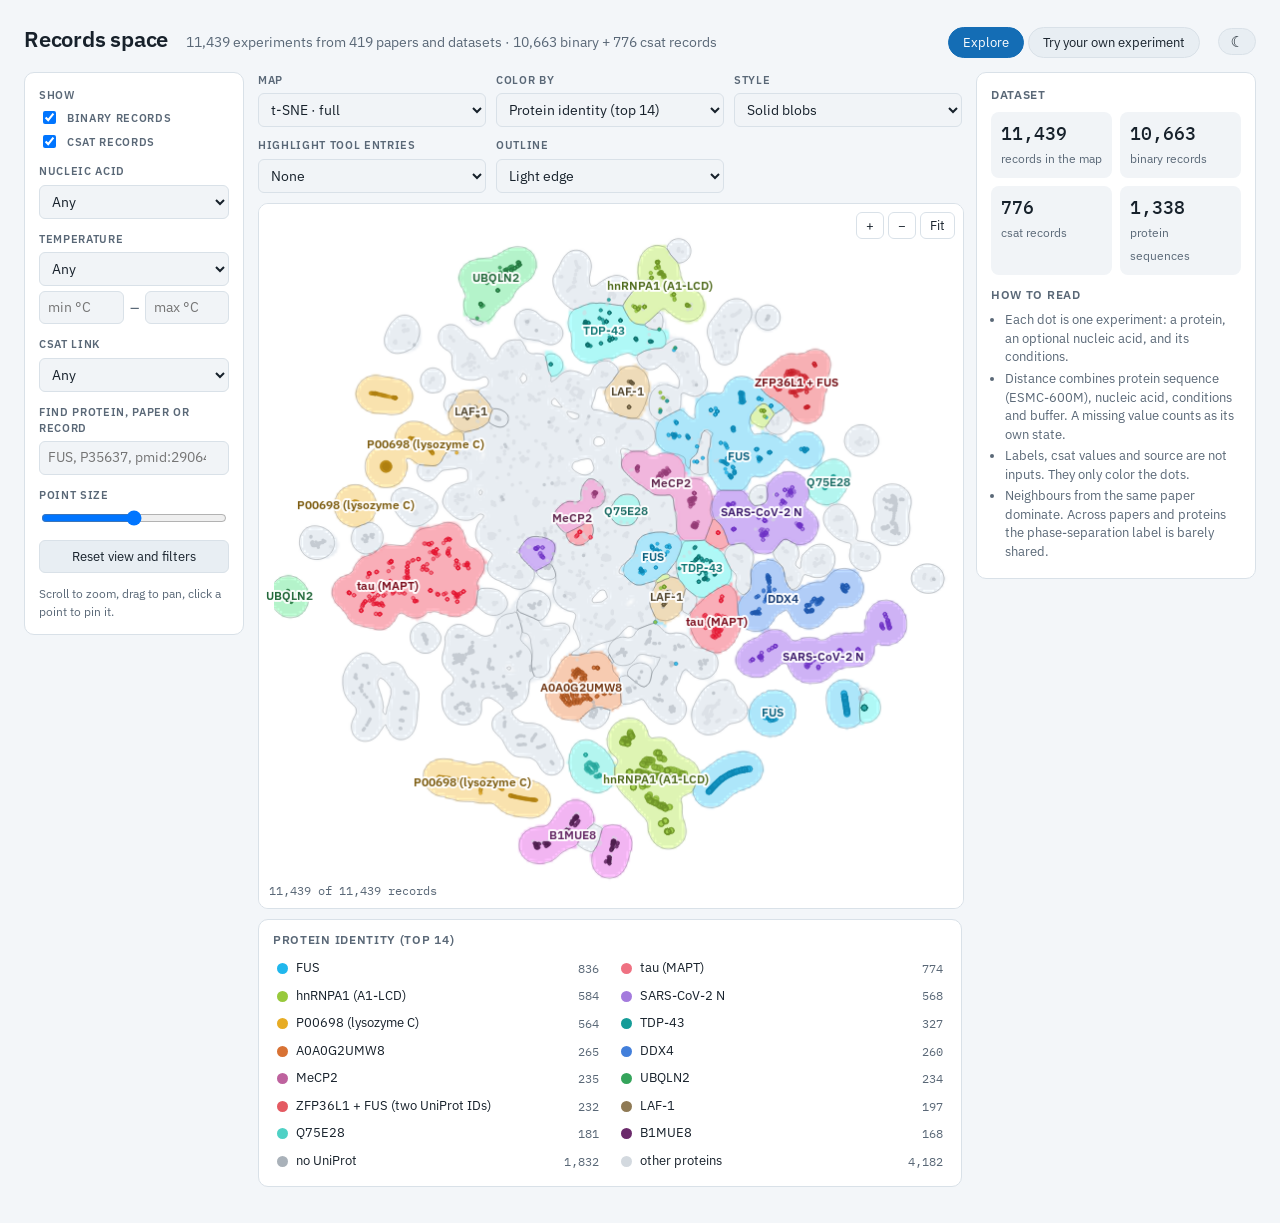
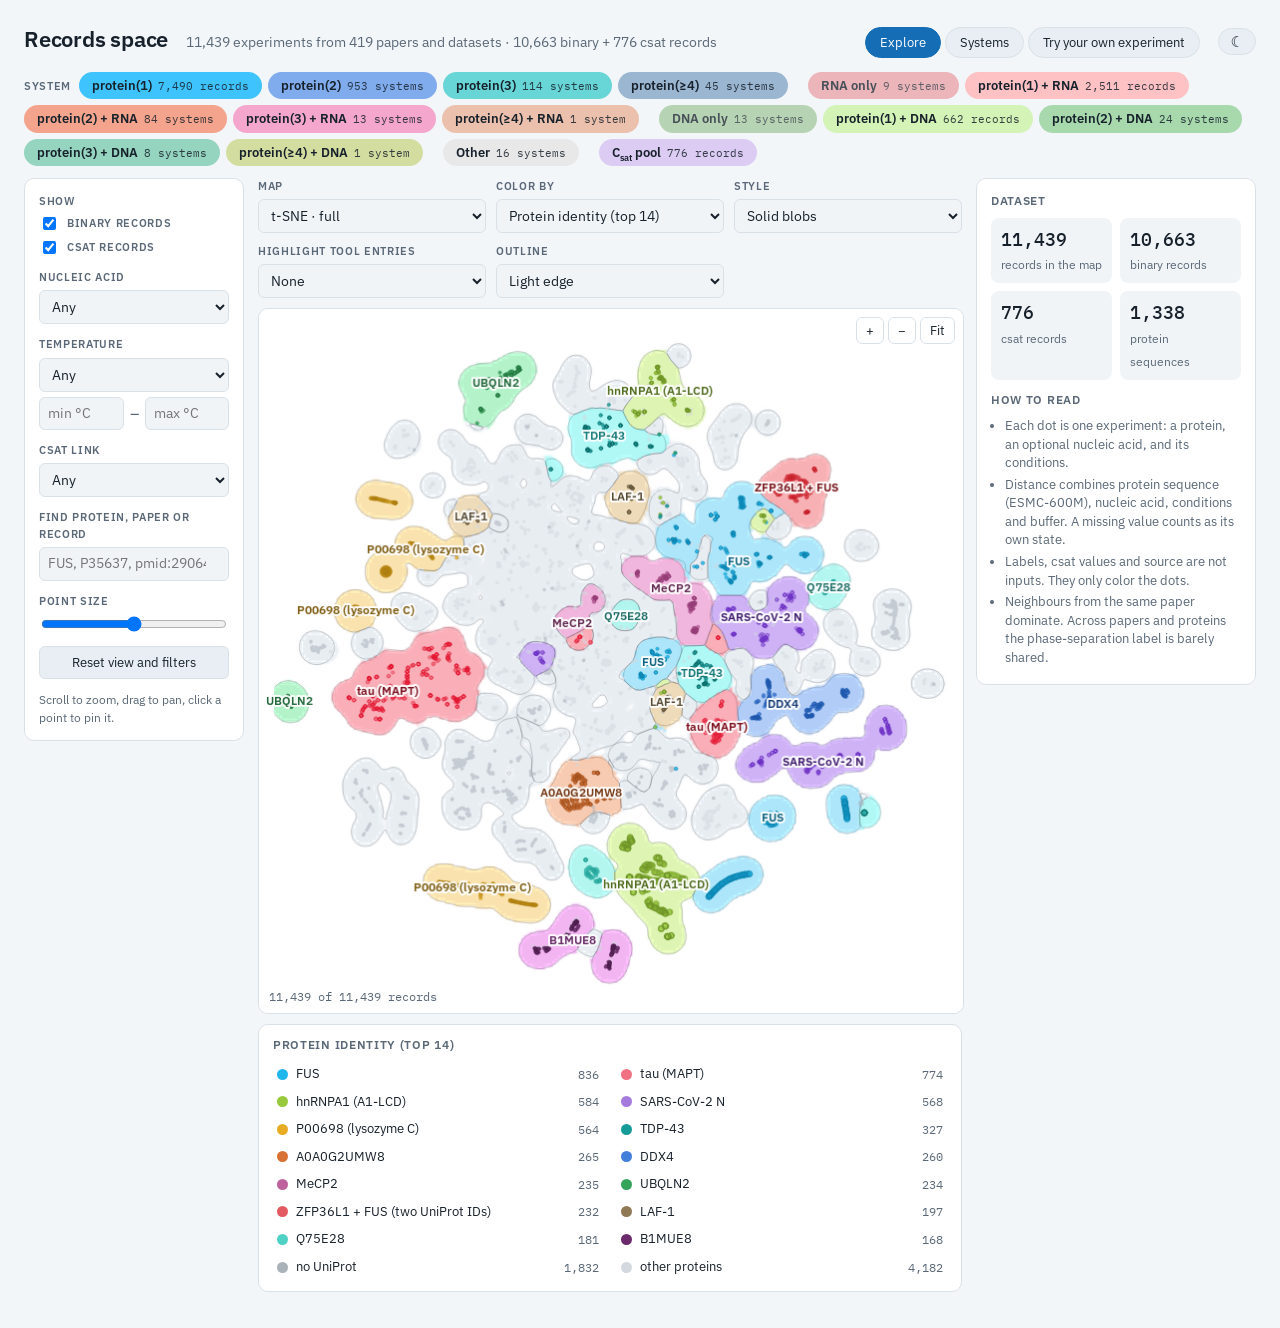
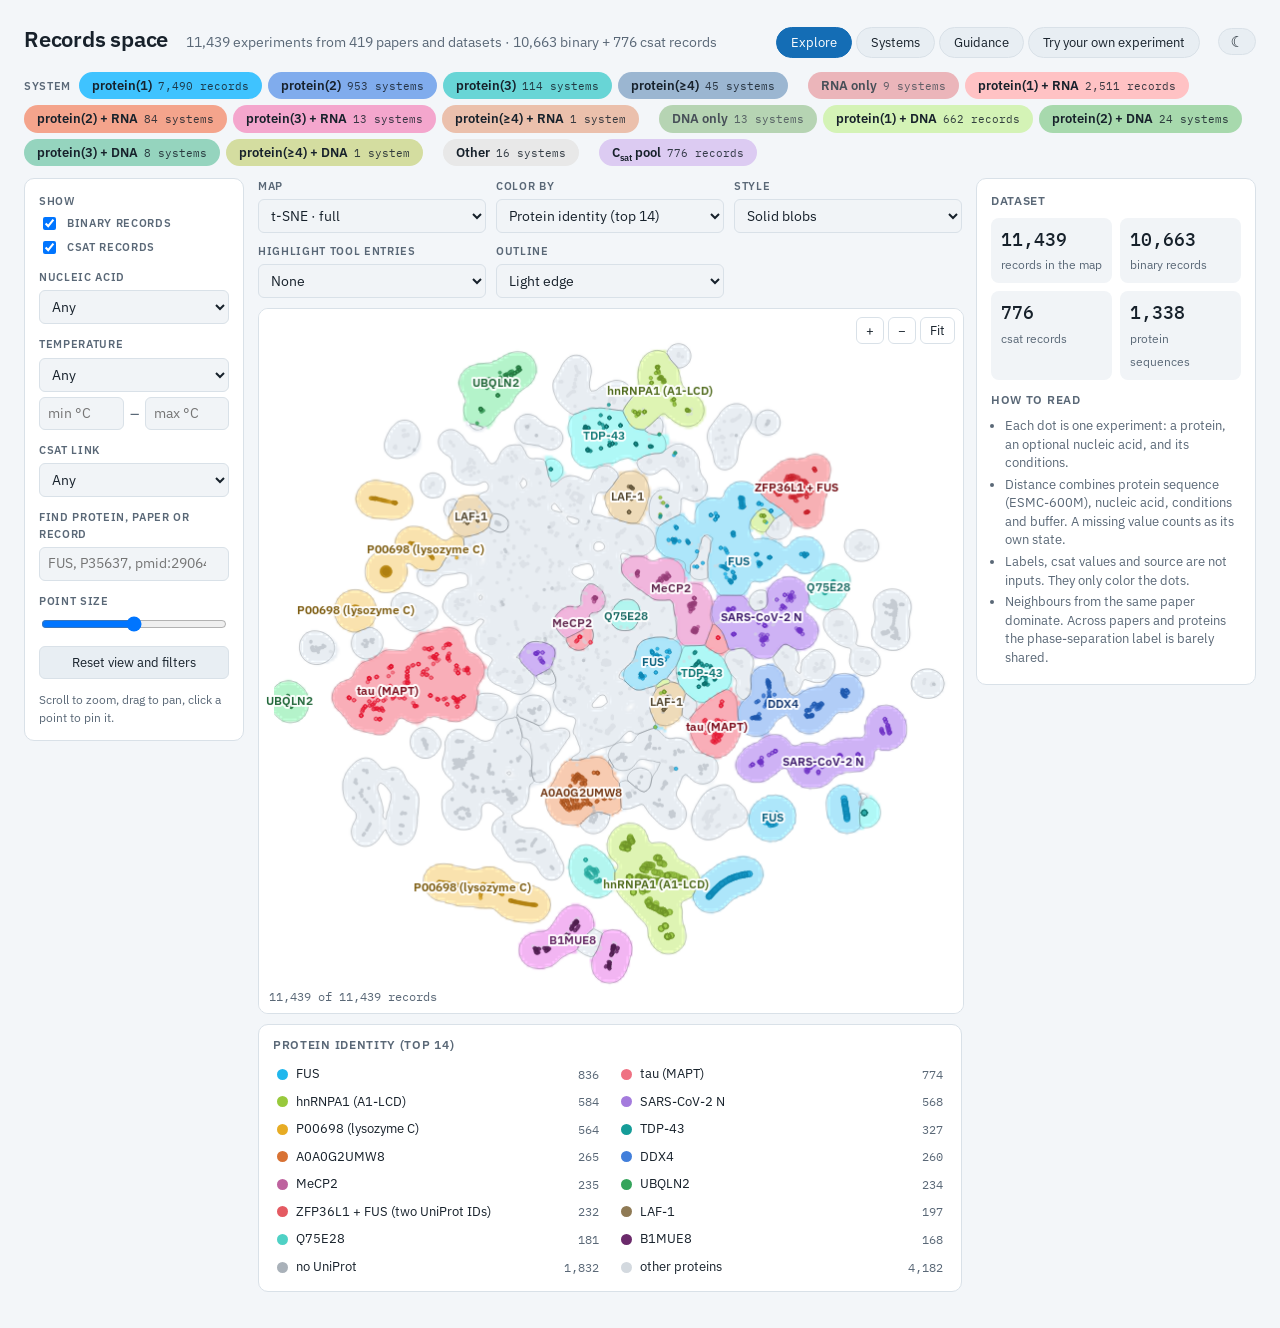
